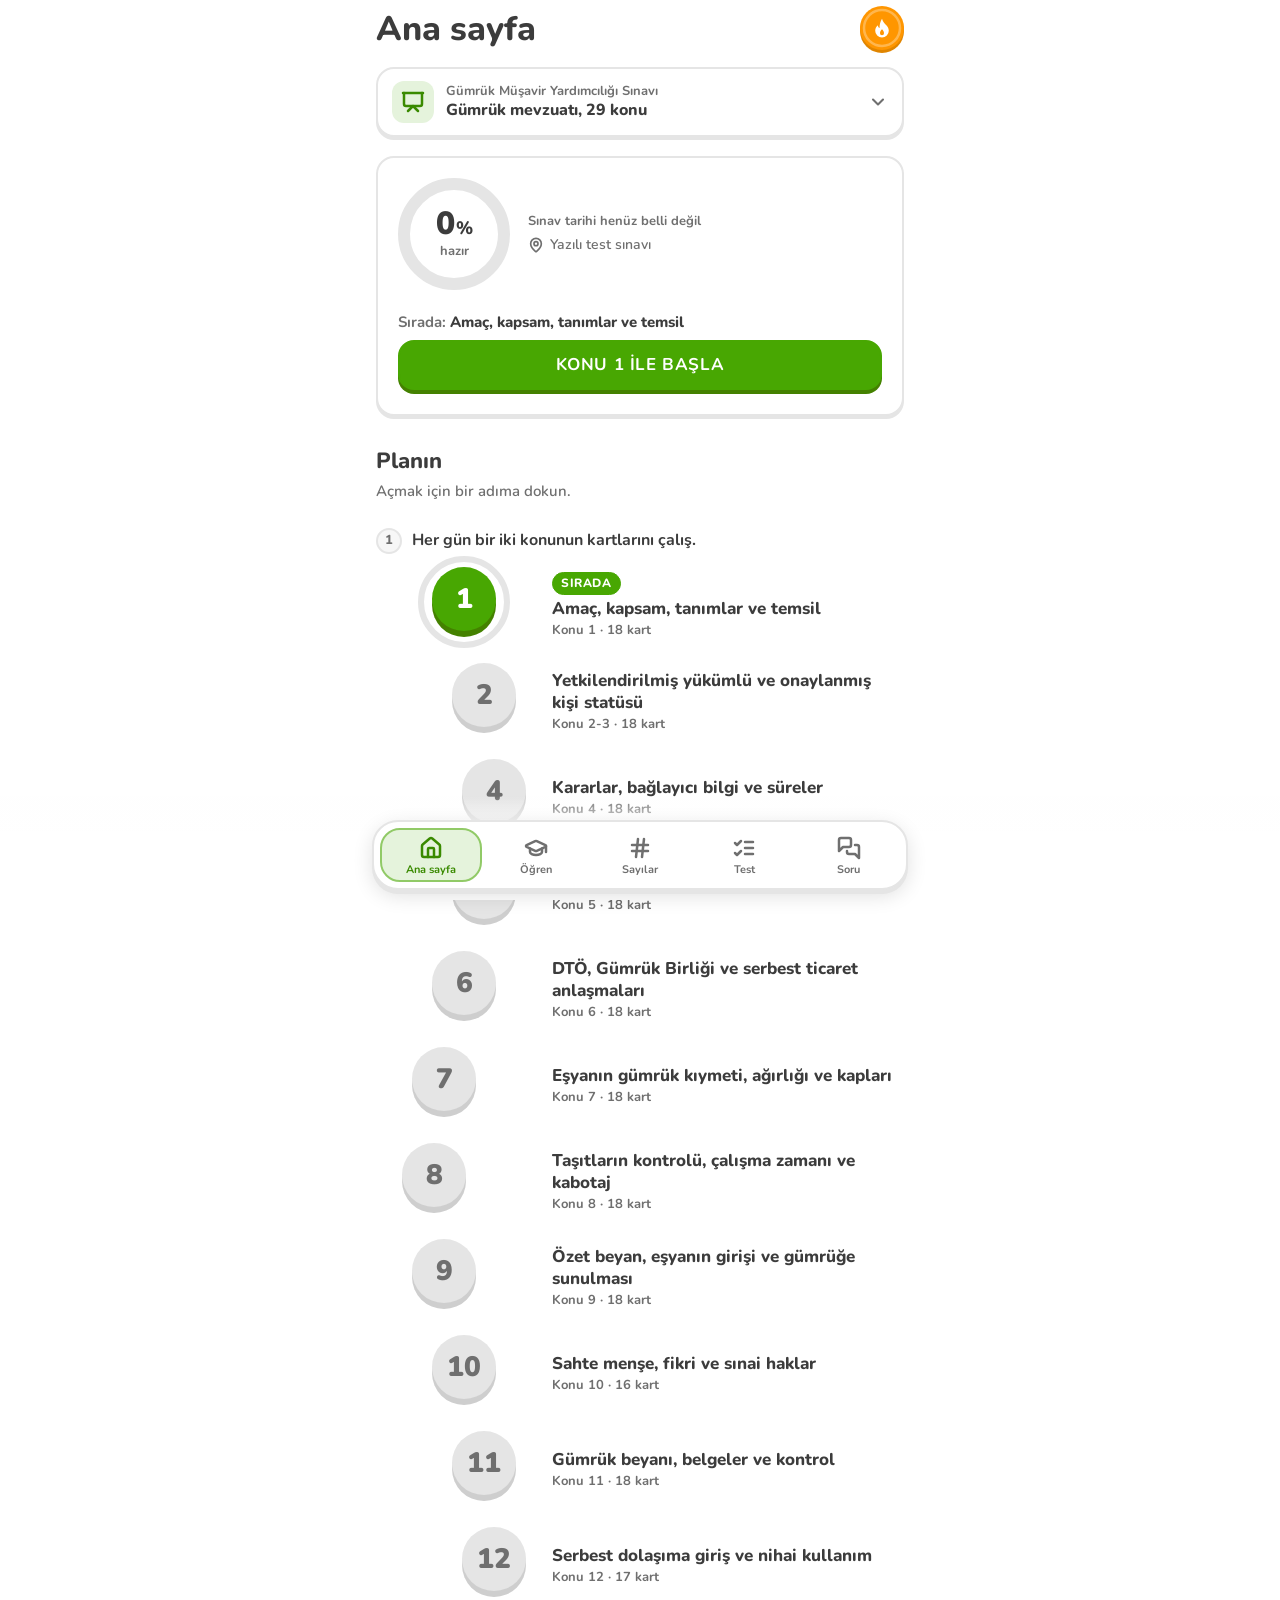
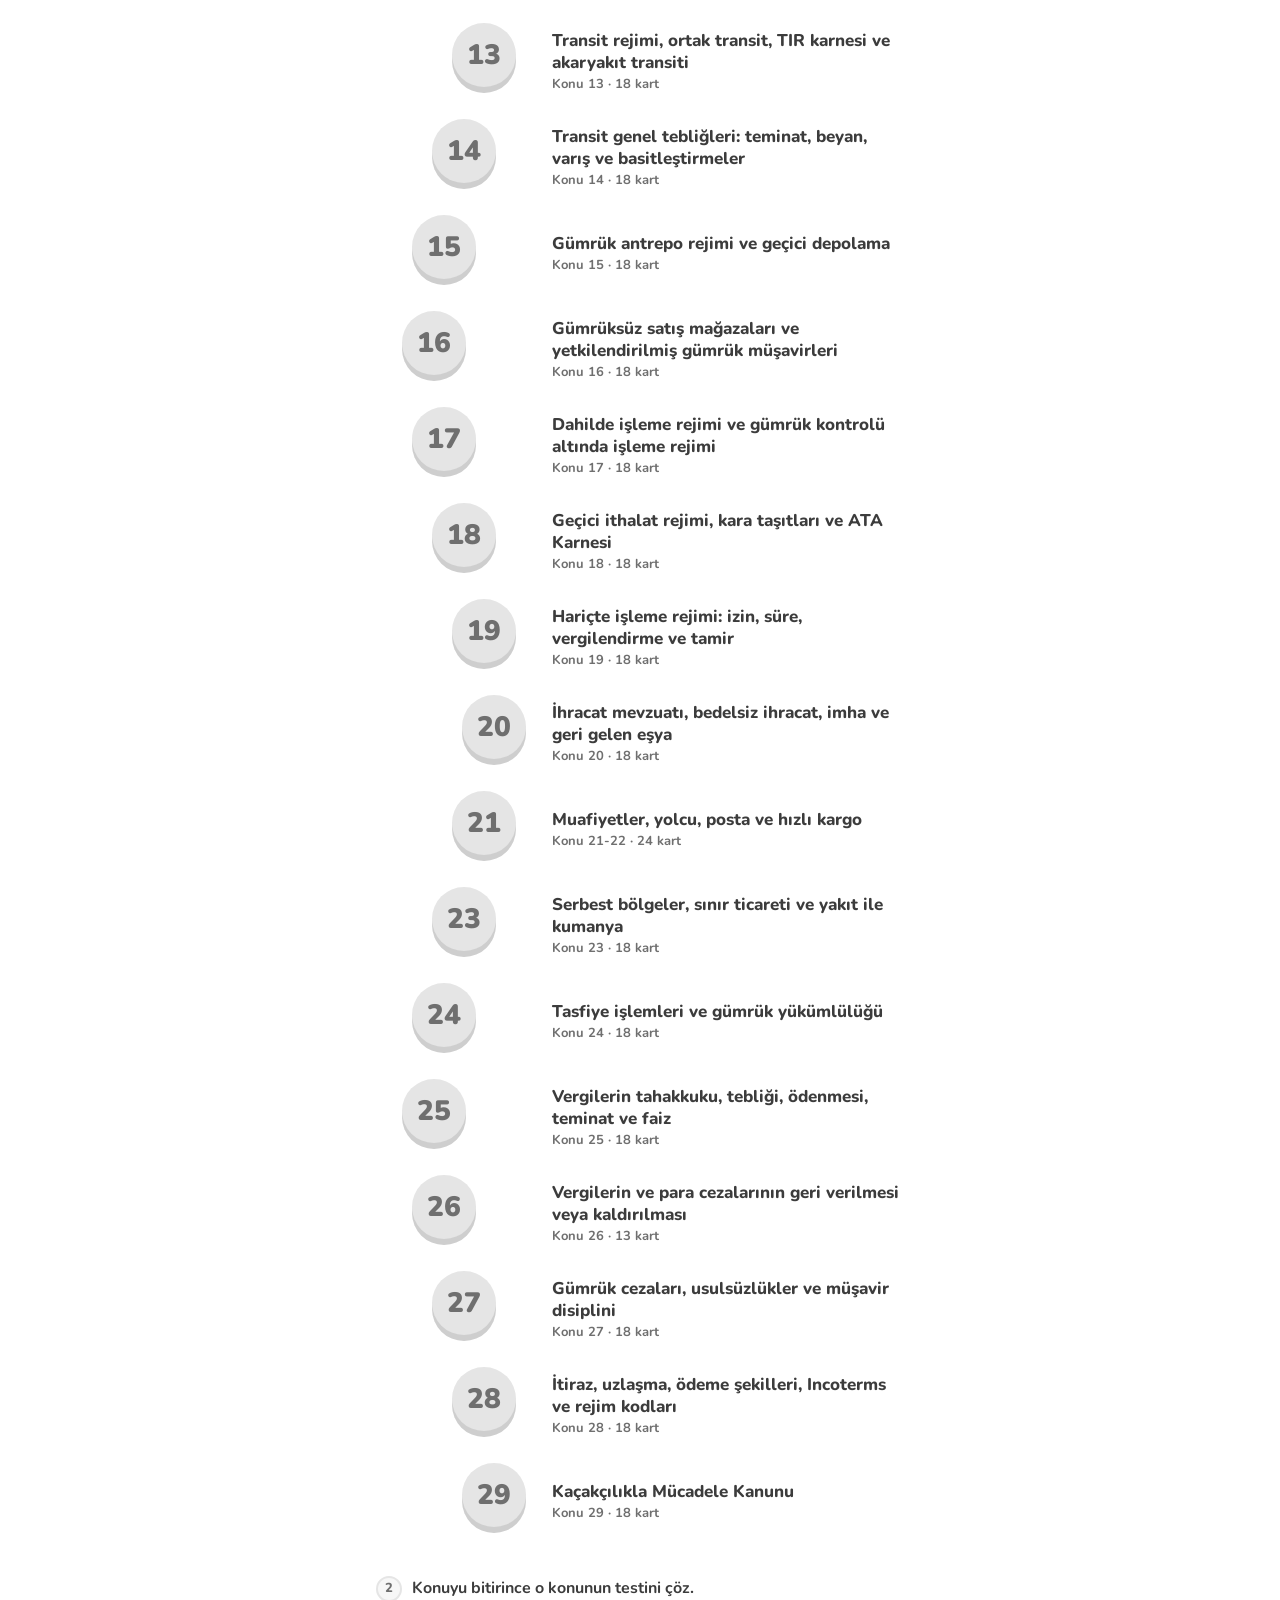
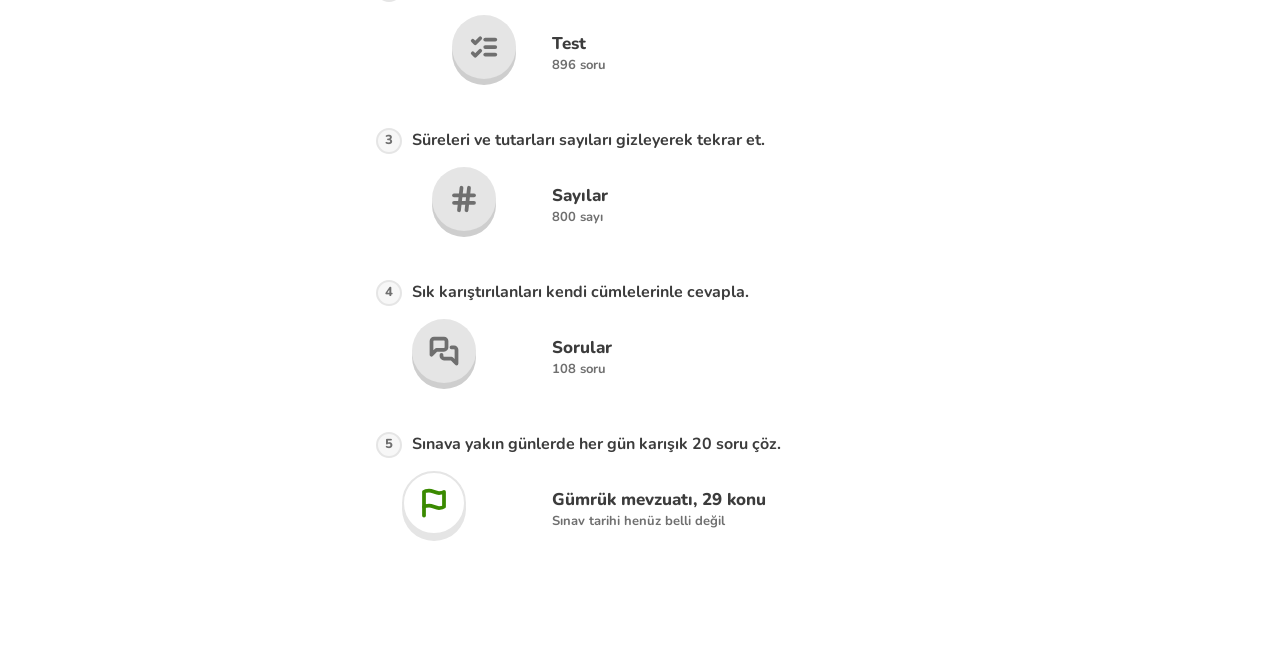
==== gumruk/index.html @ a2d5f4b7 "Turkish exam helper page for a friend's customs broker exam (gumruk/) A second entry page, /prep/gum" ====
<!doctype html>
<html lang="tr">
<head>
<meta charset="utf-8">
<meta name="viewport" content="width=device-width, initial-scale=1, viewport-fit=cover">
<meta name="apple-mobile-web-app-capable" content="yes">
<meta name="mobile-web-app-capable" content="yes">
<meta name="apple-mobile-web-app-status-bar-style" content="black-translucent">
<meta name="apple-mobile-web-app-title" content="Gümrük">
<meta name="theme-color" content="#FFFFFF" media="(prefers-color-scheme: light)">
<meta name="theme-color" content="#131F24" media="(prefers-color-scheme: dark)">
<link rel="manifest" href="manifest.webmanifest">
<link rel="apple-touch-icon" href="../apple-touch-icon.png">
<link rel="icon" href="../icon-192.png">
<title>Gümrük</title>
<style>:root{color-scheme:light;padding-top:env(safe-area-inset-top,0px);padding-bottom:env(safe-area-inset-bottom,0px)}body{margin:0;font:14px system-ui,sans-serif}img{max-width:100%}[hidden]{display:none!important}</style>
</head>
<body>

<style>
:root{
color-scheme:light;
/* LangOS palette, light */
--green:#48A702;--green-lip:#448100;--accent-text:#3A8A00;
--green-soft:#E5F3DC;--green-line:#91CA67;
--blue:#1794D0;--blue-lip:#127AAD;
--red:#FF4B4B;--red-lip:#EA2B2B;--red-text:#C62828;--red-soft:#FFE6E6;
--orange:#FF9600;--orange-lip:#E08500;--orange-text:#A85C00;
--yellow:#FFC800;--yellow-lip:#E5B400;
--purple:#CE82FF;--purple-lip:#A568CC;
--ink:#3C3C3C;--muted:#6F6F6F;--read-ink:#3C3C3C;
--bg:#FFFFFF;--bg-clear:rgba(255,255,255,0);--surface:#FFFFFF;--sunken:#F7F7F7;--border:#E5E5E5;--grey-lip:#CECECE;
--on-color:#FFFFFF;--on-color-track:rgba(255,255,255,.3);--shine:rgba(255,255,255,.35);
--focus:#3A8A00;--scrim:rgba(0,0,0,.45);
--shadow-bar:0 6px 20px rgba(0,0,0,.12);--shadow-sheet:0 -6px 24px rgba(0,0,0,.1);
/* type */
--font-ui:ui-rounded,"SF Pro Rounded","Nunito",system-ui,-apple-system,"Segoe UI",Roboto,sans-serif;
--font-display:"Fraunces",ui-serif,"New York",Georgia,serif;
--t-large:800 34px/1.15 var(--font-ui);
--t-title:800 28px/1.2 var(--font-ui);
--t-count:800 28px/1.15 var(--font-ui);
--t-title2:800 22px/1.2 var(--font-ui);
--t-question:800 22px/1.3 var(--font-ui);
--t-card-title:800 24px/1.2 var(--font-ui);
--t-qa:800 24px/1.3 var(--font-ui);
--t-quote:800 19px/1.35 var(--font-ui);
--t-headline:800 17px/1.25 var(--font-ui);
--t-row:800 16px/1.3 var(--font-ui);
--t-button:700 17px/1.2 var(--font-ui);
--t-button-sm:700 15px/1.2 var(--font-ui);
--t-option:700 17px/1.35 var(--font-ui);
--t-step:700 16px/1.35 var(--font-ui);
--t-body:500 17px/1.45 var(--font-ui);
--t-card-body:500 18px/1.5 var(--font-ui);
--t-callout:500 16px/1.45 var(--font-ui);
--t-sub:600 15px/1.4 var(--font-ui);
--t-label:800 13px/1.3 var(--font-ui);
--t-detail:700 13px/1.3 var(--font-ui);
--t-caption:700 12px/1.25 var(--font-ui);
--t-tab:700 11px/1.1 var(--font-ui);
--t-reading:400 18px/1.6 var(--font-ui);
--t-script:600 21px/1.55 var(--font-ui);
--t-meter:900 32px/1 var(--font-ui);
--t-timer:900 34px/1 var(--font-ui);
--t-value:900 30px/1.12 var(--font-ui);
--t-stat:800 28px/1.1 var(--font-ui);
--t-node-num:900 28px/1 var(--font-ui);
--t-display:600 28px/1.2 var(--font-display);
--t-display-ch:600 25px/1.2 var(--font-display);
/* spacing */
--sp-heading:6px;--sp-buttons:28px;--sp-section:32px;--sp-card:16px;--sp-hero:20px;--sp-stack:12px;--sp-list:15px;--sp-inline:8px;--sp-unit:26px;
/* radius and lips */
--r-btn:16px;--r-card:18px;--r-seg:14px;--r-box:14px;--r-bar:26px;--r-tab:20px;--r-sheet:28px;--r-key:8px;--r-hl:6px;--r-pill:999px;
--lip:4px;--lip-sm:3px;--lip-node:6px;
/* motion: LangOS springs as CSS linear() */
--ease-press:linear(0, 0.008 1.4%, 0.046 3.5%, 0.123 6.0%, 0.234 8.9%, 0.367 12.0%, 0.510 15.4%, 0.648 18.9%, 0.771 22.7%, 0.872 26.6%, 0.949 30.7%, 1.000 34.9%, 1.031 39.2%, 1.044 43.7%, 1.045 48.3%, 1.040 53.0%, 1.031 57.8%, 1.021 62.8%, 1.013 67.8%, 1.006 73.0%, 1.002 78.2%, 0.999 83.5%, 0.998 88.9%, 0.998 94.4%, 1);
--ease-quick:linear(0, 0.006 1.4%, 0.035 3.5%, 0.093 6.0%, 0.177 8.9%, 0.281 12.0%, 0.395 15.4%, 0.510 18.9%, 0.620 22.7%, 0.718 26.6%, 0.801 30.7%, 0.868 34.9%, 0.919 39.2%, 0.956 43.7%, 0.981 48.3%, 0.997 53.0%, 1.006 57.8%, 1.010 62.8%, 1.011 67.8%, 1.010 73.0%, 1.008 78.2%, 1.006 83.5%, 1.005 88.9%, 1.003 94.4%, 1);
--ease-gentle:linear(0, 0.006 1.4%, 0.034 3.5%, 0.090 6.0%, 0.171 8.9%, 0.271 12.0%, 0.381 15.4%, 0.492 18.9%, 0.597 22.7%, 0.692 26.6%, 0.773 30.7%, 0.840 34.9%, 0.893 39.2%, 0.932 43.7%, 0.961 48.3%, 0.980 53.0%, 0.992 57.8%, 1.000 62.8%, 1.003 67.8%, 1.005 73.0%, 1.005 78.2%, 1.004 83.5%, 1.004 88.9%, 1.003 94.4%, 1);
--ease-pop:linear(0, 0.012 1.4%, 0.069 3.5%, 0.183 6.0%, 0.344 8.9%, 0.531 12.0%, 0.719 15.4%, 0.883 18.9%, 1.009 22.7%, 1.088 26.6%, 1.123 30.7%, 1.123 34.9%, 1.100 39.2%, 1.067 43.7%, 1.034 48.3%, 1.008 53.0%, 0.992 57.8%, 0.985 62.8%, 0.985 67.8%, 0.988 73.0%, 0.993 78.2%, 0.998 83.5%, 1.001 88.9%, 1.002 94.4%, 1);
--ease-card:linear(0, 0.005 1.4%, 0.031 3.5%, 0.084 6.0%, 0.163 8.9%, 0.263 12.0%, 0.378 15.4%, 0.497 18.9%, 0.613 22.7%, 0.720 26.6%, 0.813 30.7%, 0.889 34.9%, 0.948 39.2%, 0.990 43.7%, 1.017 48.3%, 1.032 53.0%, 1.038 57.8%, 1.038 62.8%, 1.033 67.8%, 1.027 73.0%, 1.020 78.2%, 1.014 83.5%, 1.008 88.9%, 1.004 94.4%, 1);
--ease-draw:cubic-bezier(.4,0,.2,1);--ease-exit:cubic-bezier(.4,0,1,1);
--dur-press:270ms;--dur-quick:390ms;--dur-gentle:540ms;--dur-pop:770ms;--dur-card:410ms;
/* layout */
--gl:max(16px,env(safe-area-inset-left,0px));--gr:max(16px,env(safe-area-inset-right,0px));
--col:560px;--hdr-h:61px;--fb-h:0px;
}
@media (prefers-color-scheme:dark){:root:not([data-theme="light"]){
color-scheme:dark;
--green:#58CC02;--green-lip:#4A9A00;--accent-text:#58CC02;
--green-soft:#24422B;--green-line:#408C15;
--blue:#1CB0F6;--blue-lip:#1487C0;
--red:#FF5F5F;--red-lip:#D93A3A;--red-text:#FF7A7A;--red-soft:#3C3238;
--orange:#FF9F1A;--orange-lip:#D17A00;--orange-text:#FF9F1A;
--yellow:#FFC800;--yellow-lip:#D9AA00;
--purple:#CE82FF;--purple-lip:#A568CC;
--ink:#F1F7FB;--muted:#A7B5BD;--read-ink:#D8E2E7;
--bg:#131F24;--bg-clear:rgba(19,31,36,0);--surface:#1C2B32;--sunken:#16242A;--border:#37464F;--grey-lip:#27353D;
--on-color:#FFFFFF;--on-color-track:rgba(255,255,255,.3);--shine:rgba(255,255,255,.25);
--focus:#58CC02;--scrim:rgba(0,0,0,.6);
--shadow-bar:0 6px 20px rgba(0,0,0,.4);--shadow-sheet:0 -6px 24px rgba(0,0,0,.4);
}}
:root[data-theme="dark"]{
color-scheme:dark;
--green:#58CC02;--green-lip:#4A9A00;--accent-text:#58CC02;
--green-soft:#24422B;--green-line:#408C15;
--blue:#1CB0F6;--blue-lip:#1487C0;
--red:#FF5F5F;--red-lip:#D93A3A;--red-text:#FF7A7A;--red-soft:#3C3238;
--orange:#FF9F1A;--orange-lip:#D17A00;--orange-text:#FF9F1A;
--yellow:#FFC800;--yellow-lip:#D9AA00;
--purple:#CE82FF;--purple-lip:#A568CC;
--ink:#F1F7FB;--muted:#A7B5BD;--read-ink:#D8E2E7;
--bg:#131F24;--bg-clear:rgba(19,31,36,0);--surface:#1C2B32;--sunken:#16242A;--border:#37464F;--grey-lip:#27353D;
--on-color:#FFFFFF;--on-color-track:rgba(255,255,255,.3);--shine:rgba(255,255,255,.25);
--focus:#58CC02;--scrim:rgba(0,0,0,.6);
--shadow-bar:0 6px 20px rgba(0,0,0,.4);--shadow-sheet:0 -6px 24px rgba(0,0,0,.4);
}
@supports not (transition-timing-function:linear(0,1)){:root{--ease-press:cubic-bezier(.34,1.3,.64,1);--ease-quick:cubic-bezier(.25,1.05,.5,1);--ease-gentle:cubic-bezier(.22,1,.36,1);--ease-pop:cubic-bezier(.34,1.56,.64,1);--ease-card:cubic-bezier(.3,1.2,.5,1)}}
*,*::before,*::after{box-sizing:border-box}
[hidden]{display:none!important}
html{-webkit-text-size-adjust:100%;text-size-adjust:100%}
body{margin:0;background:var(--bg);color:var(--ink);font:var(--t-body);-webkit-font-smoothing:antialiased}
button{margin:0;font:inherit;color:inherit;cursor:pointer;-webkit-tap-highlight-color:transparent;touch-action:manipulation;-webkit-user-select:none;user-select:none}
:focus-visible{outline:3px solid var(--focus);outline-offset:3px}
.sr{position:absolute;width:1px;height:1px;margin:-1px;padding:0;border:0;overflow:hidden;clip:rect(0 0 0 0);white-space:nowrap}
.nw{white-space:nowrap}
.ic{width:24px;height:24px;flex:none;fill:none;stroke:currentColor;stroke-width:2.5;stroke-linecap:round;stroke-linejoin:round}
.ic.fill{fill:currentColor;stroke:none}
svg circle.trk,svg circle.arc{fill:none}
.ring-svg{transform:rotate(-90deg)}
.arc.is-zero{visibility:hidden}

/* shell */
.app{max-width:var(--col);margin:0 auto;padding-left:max(16px,env(safe-area-inset-left,0px));padding-right:max(16px,env(safe-area-inset-right,0px));padding-block:0 calc(112px + env(safe-area-inset-bottom,0px))}
.screen{display:none}
.screen.is-on{display:block;animation:screenIn var(--dur-quick) var(--ease-quick) both}
@keyframes screenIn{from{opacity:0;transform:translateY(6px)}to{opacity:1;transform:none}}
@keyframes fadeIn{from{opacity:0}to{opacity:1}}
.hdr{position:sticky;top:0;z-index:30;display:flex;align-items:center;gap:10px;margin-left:calc(-1*var(--gl));margin-right:calc(-1*var(--gr));padding:calc(6px + env(safe-area-inset-top,0px)) var(--gr) 8px var(--gl);background:var(--bg);transition:box-shadow .2s ease}
.hdr.is-scrolled{box-shadow:0 2px 0 var(--border)}
.hdr-title{flex:1;min-width:0;margin:0;font:var(--t-large);white-space:nowrap;overflow:hidden;text-overflow:ellipsis}
.hdr .icon-btn{position:relative;z-index:1}

/* round icon button (LangOS ChunkyIconStyle) */
.icon-btn{--face:var(--surface);--edge:var(--border);--line:var(--border);--ico:var(--muted);flex:none;display:grid;place-items:center;width:44px;height:44px;margin-bottom:var(--lip-sm);padding:0;border:2px solid var(--line);border-radius:50%;background:var(--face);color:var(--ico);box-shadow:0 var(--lip-sm) 0 var(--edge);transition:transform var(--dur-press) var(--ease-press),box-shadow var(--dur-press) var(--ease-press)}
.icon-btn .ic{width:22px;height:22px}
.icon-btn:active{transform:translateY(var(--lip-sm));box-shadow:0 0 0 var(--edge)}
.icon-btn.is-on{--face:var(--green);--edge:var(--green-lip);--line:var(--green);--ico:var(--on-color)}
.icon-btn.sm{position:relative;width:36px;height:36px}.icon-btn.sm .ic{width:18px;height:18px}
.icon-btn.sm::after{content:"";position:absolute;inset:-6px;border-radius:50%}
.slot44{flex:none;width:44px;height:47px}

/* streak badge */
.streak{position:relative;z-index:0;flex:none;display:grid;place-items:center;width:44px;height:44px;margin-bottom:var(--lip-sm);padding:0;border:0;border-radius:50%;background:var(--orange);color:var(--on-color);box-shadow:0 var(--lip-sm) 0 var(--orange-lip)}
.streak .ring-svg{position:absolute;inset:0;width:44px;height:44px}
.streak .trk{stroke:var(--on-color-track);stroke-width:2.5}
.streak .arc{stroke:var(--on-color);stroke-width:2.5;stroke-linecap:round;transition:stroke-dashoffset var(--dur-gentle) var(--ease-gentle)}
.streak .flame{width:22px;height:22px}
.streak::before{content:"";position:absolute;inset:0;z-index:-1;border:2px solid var(--orange);border-radius:50%;opacity:0;pointer-events:none}
.streak.flare{animation:badgeSwell 1350ms both}
.streak.flare .flame{animation:flameFlare 1400ms both}
.streak.flare::before{animation:ripple 1600ms ease-out both}
.streak.flare .arc{animation:ringWiden 1200ms both}
@keyframes badgeSwell{0%{transform:scale(1)}48.1%{transform:scale(1);animation-timing-function:cubic-bezier(.2,.8,.3,1)}64.4%{transform:scale(1.18);animation-timing-function:ease-in-out}77.8%{transform:scale(.97);animation-timing-function:ease-out}100%{transform:scale(1)}}
@keyframes flameFlare{0%{transform:scale(1)}46.4%{transform:scale(1);animation-timing-function:cubic-bezier(.2,.8,.3,1)}64.3%{transform:scale(1.35);animation-timing-function:ease-in-out}78%{transform:scale(.94);animation-timing-function:ease-in-out}90%{transform:scale(1.03);animation-timing-function:ease-out}100%{transform:scale(1)}}
@keyframes ripple{0%{opacity:0;transform:scale(1)}43.7%{opacity:.7;transform:scale(1)}100%{opacity:0;transform:scale(1.4)}}
@keyframes ringWiden{0%,54%{stroke-width:2.5px}71%{stroke-width:4.5px}100%{stroke-width:2.5px}}

/* chunky button (LangOS ChunkyButtonStyle) */
.btn{--face:var(--green);--edge:var(--green-lip);--line:var(--green);--label:var(--on-color);--l:var(--lip);display:flex;align-items:center;justify-content:center;gap:8px;width:100%;min-height:50px;margin:0 0 var(--l);padding:12px 18px;border:2px solid var(--line);border-radius:var(--r-btn);background:var(--face);color:var(--label);box-shadow:0 var(--l) 0 var(--edge);font:var(--t-button);text-transform:uppercase;letter-spacing:.6px;text-align:center;transition:transform var(--dur-press) var(--ease-press),box-shadow var(--dur-press) var(--ease-press)}
.btn:active{transform:translateY(var(--l));box-shadow:0 0 0 var(--edge)}
.btn .ic{width:20px;height:20px;stroke-width:3}
.btn.plain{--face:var(--surface);--edge:var(--border);--line:var(--border);--label:var(--ink)}
.btn.red{--face:var(--red);--edge:var(--red-lip);--line:var(--red)}
.btn.done-soft{--face:var(--green-soft);--edge:var(--green-line);--line:var(--green-line);--label:var(--accent-text)}
.btn.compact{--l:var(--lip-sm);width:auto;min-height:38px;padding:7px 12px;font:var(--t-button-sm);letter-spacing:.6px}
.btn:disabled{--face:var(--border);--edge:var(--border);--line:var(--border);--label:var(--muted);cursor:default}
.btn:disabled:active{transform:none;box-shadow:0 var(--l) 0 var(--edge)}
.btn-stack{display:flex;flex-direction:column;gap:var(--sp-stack);margin-top:var(--sp-buttons)}

/* card, pill */
.card{background:var(--surface);border:2px solid var(--border);border-radius:var(--r-card);box-shadow:0 var(--lip-sm) 0 var(--border);padding:var(--sp-card);margin-bottom:var(--lip-sm)}
.pill{display:inline-flex;align-items:center;gap:4px;padding:3px 8px;border:1.5px solid var(--border);border-radius:var(--r-pill);background:var(--sunken);color:var(--muted);font:var(--t-caption)}
.pill.go{background:var(--green);border-color:var(--green);color:var(--on-color);font-weight:800;text-transform:uppercase;letter-spacing:.6px}
.pill.soft{background:var(--green-soft);border-color:var(--green-soft);color:var(--accent-text);font-weight:800}

/* pressable rows share this */
.row-press{transition:transform var(--dur-press) var(--ease-press),box-shadow var(--dur-press) var(--ease-press)}
.row-press:active{transform:translateY(var(--lip-sm));box-shadow:0 0 0 var(--border)}

/* gliding picker (LangOS GlidingPicker). Set --n and --i on .seg inline. */
.seg{--g:8px;position:relative;display:grid;grid-template-columns:repeat(var(--n),1fr);gap:var(--g);margin:var(--sp-heading) 0 20px}
.seg button{min-height:44px;padding:0 8px;border:2px solid var(--border);border-radius:var(--r-seg);background:var(--sunken);color:var(--muted);font:800 17px/1 var(--font-ui)}
.seg button span{position:relative;z-index:1}
.seg button.is-on{color:var(--accent-text)}
.seg .hl{position:absolute;top:0;left:0;height:100%;width:calc((100% - (var(--n) - 1) * var(--g)) / var(--n));border:2px solid var(--green);border-radius:var(--r-seg);background:var(--green-soft);pointer-events:none;transform:translateX(calc(var(--i) * (100% + var(--g))));transition:transform var(--dur-quick) var(--ease-quick)}
.seg.sm{--g:6px;margin:8px 0 0}
.seg.sm button{min-height:44px;border-radius:12px;font:800 14px/1 var(--font-ui)}
.seg.sm .hl{border-radius:12px}

/* home: pack switcher */
.pack{display:flex;align-items:center;gap:12px;width:100%;margin:var(--sp-heading) 0 19px;padding:12px 14px;text-align:left;background:var(--surface);border:2px solid var(--border);border-radius:var(--r-card);box-shadow:0 var(--lip-sm) 0 var(--border)}
.pack-icon{flex:none;display:grid;place-items:center;width:42px;height:42px;border-radius:12px;background:var(--green-soft);color:var(--accent-text)}
.pack-text{flex:1;min-width:0}
.pack-course{display:block;font:var(--t-detail);color:var(--muted)}
.pack-title{display:block;font:var(--t-row)}
.pack .chev{width:20px;height:20px;color:var(--muted)}

/* home: hero */
.hero{padding:var(--sp-hero)}
.hero-top{display:flex;align-items:center;gap:18px;margin-bottom:22px}
.meter{position:relative;flex:none;width:112px;height:112px;padding:0;border:0;background:none;transition:transform var(--dur-quick) var(--ease-quick)}
.meter:active{transform:scale(.97)}
.meter .ring-svg{width:112px;height:112px}
.meter .trk{stroke:var(--border);stroke-width:12}
.meter .arc{stroke:var(--green);stroke-width:12;stroke-linecap:round;transition:stroke-dashoffset var(--dur-gentle) var(--ease-gentle)}
.meter-val{position:absolute;inset:0;display:flex;flex-direction:column;align-items:center;justify-content:center}
.meter-num{font:var(--t-meter);font-variant-numeric:tabular-nums;color:var(--ink)}
.meter-num small{margin-left:1px;font-size:18px;font-weight:800}
.meter-cap{margin-top:3px;font:var(--t-detail);color:var(--muted)}
.count{min-width:0}
.count-label{font:var(--t-detail);color:var(--muted)}
.count-value{margin-top:2px;font:var(--t-count);font-variant-numeric:tabular-nums}
.count-line{display:flex;align-items:center;gap:6px;margin-top:6px;font:600 14px/1.3 var(--font-ui);color:var(--muted)}
.count-line .ic{width:16px;height:16px}
.hero-next{margin:0 0 8px;font:700 15px/1.35 var(--font-ui);color:var(--muted)}
.hero-next b{font-weight:800;color:var(--ink)}
.save-note{margin:10px 0 0;font:var(--t-detail);color:var(--muted)}

/* section heading (heading close to its line) */
.sec{margin-top:var(--sp-section)}
.sec h2{margin:0;font:var(--t-title2)}
.sec p{margin:var(--sp-heading) 0 0;font:var(--t-sub);color:var(--muted)}

/* path */
.unit{display:flex;align-items:flex-start;gap:10px;margin:var(--sp-unit) 0 4px}
.unit-num{flex:none;display:grid;place-items:center;width:26px;height:26px;border:2px solid var(--border);border-radius:50%;background:var(--sunken);color:var(--muted);font:800 13px/1 var(--font-ui)}
.unit-num .ic{width:14px;height:14px;stroke-width:3.5}
.unit.is-done .unit-num{background:var(--green);border-color:var(--green);color:var(--on-color)}
.unit-text{padding-top:2px;font:var(--t-step)}
.node-row{display:grid;grid-template-columns:176px 1fr;align-items:center;width:100%;min-height:96px;padding:0;border:0;background:none;text-align:left}
.node-lane{position:relative;height:96px}
/* The face (64) plus its lip (6) is centred on the ring (r 43, inner edge 40): 5px clear at rest, about 3px at the breathe peak. */
.node-wrap{position:absolute;top:9px;left:calc(56px + var(--x,0px));width:64px;height:70px}
.node{display:grid;place-items:center;width:64px;height:64px;border-radius:50%;background:var(--border);color:var(--muted);box-shadow:0 var(--lip-node) 0 var(--grey-lip);transition:transform var(--dur-press) var(--ease-press),box-shadow var(--dur-press) var(--ease-press),background-color .2s ease}
.node .ic{width:30px;height:30px;stroke-width:3}
.node-num{font:var(--t-node-num)}
.node-row:active .node{transform:translateY(var(--lip-node));box-shadow:0 0 0 var(--grey-lip)}
.node-row.is-done .node,.node-row.is-current .node{background:var(--green);color:var(--on-color);box-shadow:0 var(--lip-node) 0 var(--green-lip)}
.node-row.is-done:active .node,.node-row.is-current:active .node{box-shadow:0 0 0 var(--green-lip)}
.node-row.is-finish .node{border:2px solid var(--border);background:var(--surface);color:var(--accent-text);box-shadow:0 var(--lip-node) 0 var(--border)}
.node-row.is-finish.is-all-done .node{border-color:var(--green);background:var(--green);color:var(--on-color);box-shadow:0 var(--lip-node) 0 var(--green-lip)}
.node-row.is-current .node-wrap{animation:breathe 2.4s ease-in-out infinite}
@keyframes breathe{0%,100%{transform:scale(1)}50%{transform:scale(1.05)}}
.node-row.just-done .node .ic{animation:pop var(--dur-pop) var(--ease-pop) both}
.node-ring{position:absolute;top:-2px;left:calc(42px + var(--x,0px));width:92px;height:92px}
.node-ring .trk{stroke:var(--border);stroke-width:6}
.node-ring .arc{stroke:var(--green);stroke-width:6;stroke-linecap:round}
.node-label{display:flex;flex-direction:column;align-items:flex-start;gap:3px;min-width:0;padding-right:4px}
.node-title{font:var(--t-headline);color:var(--ink)}
.node-detail{font:var(--t-detail);color:var(--muted)}
.node-row.is-done .node-detail{color:var(--accent-text)}
@keyframes pop{from{opacity:0;transform:scale(0)}to{opacity:1;transform:scale(1)}}
@keyframes popIn{from{opacity:0;transform:scale(.6)}to{opacity:1;transform:none}}

/* floating tab bar (LangOS TabBar) */
.tabbar{position:fixed;left:0;right:0;bottom:0;z-index:40;padding:0 max(12px,env(safe-area-inset-right,0px)) calc(6px + env(safe-area-inset-bottom,0px)) max(12px,env(safe-area-inset-left,0px));pointer-events:none;transition:transform var(--dur-gentle) var(--ease-gentle)}
.tabbar.is-hidden{transform:translateY(calc(100% + 24px))}
.tabbar::before{content:"";position:absolute;left:0;right:0;top:-24px;bottom:0;background:linear-gradient(to bottom,var(--bg-clear) 0%,var(--bg) 35%)}
.tabbar-in{position:relative;pointer-events:auto;display:grid;grid-template-columns:repeat(6,1fr);gap:2px;max-width:536px;margin:0 auto var(--lip);padding:6px;border:2px solid var(--border);border-radius:var(--r-bar);background:var(--surface);box-shadow:0 var(--lip) 0 var(--border),var(--shadow-bar)}
.tab-hl{position:absolute;top:6px;left:6px;height:54px;border:2px solid var(--green-line);border-radius:var(--r-tab);background:var(--green-soft);transition:transform var(--dur-quick) var(--ease-quick),width var(--dur-quick) var(--ease-quick)}
.tabbar-in.five{grid-template-columns:repeat(5,1fr)}
.tab{position:relative;display:flex;flex-direction:column;align-items:center;justify-content:center;gap:3px;min-width:0;min-height:54px;padding:4px 4px 2px;border:0;background:none;color:var(--muted)}
.tab .box{display:grid;place-items:center;height:26px}
.tab span{font:var(--t-tab);white-space:nowrap}
.tab.is-on{color:var(--accent-text)}

/* learn: lesson list */
.lrow{display:flex;align-items:center;gap:14px;width:100%;margin:0 0 var(--sp-list);padding:14px;text-align:left;background:var(--surface);border:2px solid var(--border);border-radius:var(--r-card);box-shadow:0 var(--lip-sm) 0 var(--border)}
.mini{flex:none;display:grid;place-items:center;width:52px;height:52px;margin-bottom:var(--lip);border-radius:50%;background:var(--border);color:var(--muted);box-shadow:0 var(--lip) 0 var(--grey-lip);font:900 22px/1 var(--font-ui)}
.mini.on{background:var(--green);color:var(--on-color);box-shadow:0 var(--lip) 0 var(--green-lip)}
.mini .ic{width:24px;height:24px;stroke-width:3.5}
.lrow-text{flex:1;min-width:0}
.lrow-title{display:block;font:var(--t-headline)}
.lrow-detail{display:block;margin-top:2px;font:var(--t-detail);color:var(--muted)}
.lrow-detail.ok{color:var(--accent-text)}
.lrow .chev{width:20px;height:20px;color:var(--muted)}
.desc{margin:0 0 14px;font:var(--t-sub);color:var(--muted)}
.word{margin-bottom:var(--sp-list)}
.word b{display:block;font:var(--t-headline)}
.word p{margin:4px 0 0;font:var(--t-callout)}

/* focus sessions: lesson, quiz round, questions round */
.session{position:fixed;inset:0;z-index:50;display:flex;flex-direction:column;background:var(--bg);padding:calc(8px + env(safe-area-inset-top,0px)) var(--gr) calc(14px + env(safe-area-inset-bottom,0px)) var(--gl);overscroll-behavior:contain}
.session-in{display:flex;flex-direction:column;flex:1;min-height:0;width:100%;max-width:528px;margin:0 auto}
.s-top{display:flex;align-items:center;gap:12px;min-height:52px}
.s-mid{flex:1;min-width:0}
.s-body{flex:1;min-height:0;overflow:auto;margin:0 -2px;padding:4px 2px calc(24px + var(--fb-h))}
.dots{display:flex;justify-content:center;align-items:center;gap:8px}
.dot{width:10px;height:10px;border-radius:5px;background:var(--border);transition:width var(--dur-quick) var(--ease-quick),background-color .2s ease}
.dot.seen{background:var(--green)}
.dot.cur{width:26px;background:var(--green)}
.stack{position:relative;margin:18px 0 24px;touch-action:pan-y}
.stack::before,.stack::after{content:"";position:absolute;bottom:-10px;left:12px;right:12px;z-index:1;height:40px;border:2px solid var(--border);border-radius:var(--r-card);background:var(--surface);box-shadow:0 var(--lip-sm) 0 var(--border)}
.stack::after{bottom:-20px;left:26px;right:26px;z-index:0}
.lcard{position:relative;z-index:2;display:flex;flex-direction:column;min-height:clamp(340px,calc(100dvh - 330px),500px);padding:22px 20px;border:2px solid var(--border);border-radius:var(--r-card);background:var(--surface);box-shadow:0 var(--lip-sm) 0 var(--border)}
.lcard.in{animation:cardIn var(--dur-gentle) var(--ease-gentle) both}
.lcard.in-back{animation:cardInBack var(--dur-gentle) var(--ease-gentle) both}
.lcard.ghost-out{position:absolute;top:0;left:0;right:0;z-index:3;pointer-events:none;animation:cardOut 420ms cubic-bezier(.4,0,.6,1) both}
.lcard.ghost-out.to-right{animation-name:cardOutRight}
@keyframes cardIn{from{opacity:.4;transform:translateY(12px) scale(.96)}to{opacity:1;transform:none}}
@keyframes cardInBack{from{opacity:0;transform:translateX(-40px) rotate(-3deg)}to{opacity:1;transform:none}}
@keyframes cardOut{to{opacity:0;transform:translateX(-115%) rotate(-6deg)}}
@keyframes cardOutRight{to{opacity:0;transform:translateX(115%) rotate(6deg)}}
.kicker{font:var(--t-detail);color:var(--muted)}
.lcard h2{margin:8px 0 10px;font:var(--t-card-title)}
.lcard p{margin:0 0 20px;font:var(--t-card-body)}
.example{margin-top:auto;padding:12px 14px;border:2px solid var(--border);border-radius:var(--r-box);background:var(--sunken)}
.example b{display:block;margin-bottom:4px;font:var(--t-label);color:var(--accent-text)}
.example p{margin:0;font:600 16px/1.45 var(--font-ui)}
.actions{display:grid;grid-template-columns:1fr 2fr;gap:12px;padding-top:12px}
.actions.even{grid-template-columns:1fr 1fr}

/* LangOS ProgressBar: grows from a 16px starting dot. Set --p (0..1) inline. */
.pbar{position:relative;height:16px;border:2px solid var(--border);border-radius:var(--r-pill);background:var(--sunken)}
.pbar i{position:absolute;top:-2px;left:-2px;bottom:-2px;width:calc(16px + (100% - 12px) * var(--p));border-radius:var(--r-pill);background:var(--green);transition:width var(--dur-gentle) var(--ease-gentle)}
.pbar i::after{content:"";position:absolute;top:3px;left:8px;right:8px;height:4px;border-radius:var(--r-pill);background:var(--shine)}

/* quiz */
.qwrap.in{animation:qIn var(--dur-quick) var(--ease-quick) both}
@keyframes qIn{from{opacity:0;transform:translateX(24px)}to{opacity:1;transform:none}}
.q-text{margin:22px 0 20px;font:var(--t-question)}
.opts{display:flex;flex-direction:column;gap:var(--sp-stack)}
.opt{--face:var(--surface);--edge:var(--border);--line:var(--border);--txt:var(--ink);display:flex;align-items:center;gap:12px;width:100%;min-height:58px;margin:0 0 var(--lip);padding:12px 14px;text-align:left;border:2px solid var(--line);border-radius:var(--r-btn);background:var(--face);color:var(--txt);box-shadow:0 var(--lip) 0 var(--edge);font:var(--t-option);transition:transform var(--dur-press) var(--ease-press),box-shadow var(--dur-press) var(--ease-press),background-color .2s ease,border-color .2s ease,color .2s ease,opacity .2s ease}
.opt:active{transform:translateY(var(--lip));box-shadow:0 0 0 var(--edge)}
.key{flex:none;display:grid;place-items:center;width:28px;height:28px;border:2px solid var(--line);border-radius:var(--r-key);color:var(--muted);font:800 13px/1 var(--font-ui)}
.opt.ok{--face:var(--green-soft);--edge:var(--green-lip);--line:var(--green);--txt:var(--accent-text)}
.opt.bad{--face:var(--red-soft);--edge:var(--red-lip);--line:var(--red);--txt:var(--red-text);animation:shake 360ms ease-out}
.opt.ok .key{color:var(--accent-text)}.opt.bad .key{color:var(--red-text)}
.opt.dim{opacity:.5}
.opts.is-answered .opt{pointer-events:none}
.mark{flex:none;display:grid;place-items:center;width:26px;height:26px;margin-left:auto;border-radius:50%;background:var(--green);color:var(--on-color);animation:pop var(--dur-pop) var(--ease-pop) both}
.mark .ic{width:16px;height:16px;stroke-width:3.5}
.opt.bad .mark{background:var(--red)}
@keyframes shake{0%,100%{transform:translateX(0)}15%{transform:translateX(-8px)}30%{transform:translateX(7px)}45%{transform:translateX(-5px)}60%{transform:translateX(4px)}75%{transform:translateX(-2px)}}
.fb{position:fixed;left:0;right:0;bottom:0;z-index:60;padding:18px var(--gr) calc(14px + env(safe-area-inset-bottom,0px)) var(--gl);background:var(--green-soft);transform:translateY(100%);transition:transform var(--dur-gentle) var(--ease-gentle)}
.fb.is-open{transform:none}
.fb.bad{background:var(--red-soft)}
.fb-in{max-width:528px;margin:0 auto}
.fb-head{display:flex;align-items:center;gap:10px;font:var(--t-title2);color:var(--accent-text)}
.fb.bad .fb-head{color:var(--red-text)}
.fb-icon{display:grid;place-items:center;width:32px;height:32px;border-radius:50%;background:var(--green);color:var(--on-color)}
.fb.bad .fb-icon{background:var(--red)}
.fb-icon .ic{width:18px;height:18px;stroke-width:3.5}
.fb-ans{margin:12px 0 0;font:800 16px/1.4 var(--font-ui);color:var(--ink)}
.fb-ans span{color:var(--red-text)}
.fb-why{margin:6px 0 0;font:var(--t-callout);color:var(--ink)}
.fb-note{margin:8px 0 0;font:var(--t-detail);color:var(--muted)}
.fb .btn{margin-top:16px}

/* start faces (quiz, questions) */
.start{padding:var(--sp-hero)}
.start-icon{display:grid;place-items:center;width:56px;height:56px;border-radius:50%;background:var(--green-soft);color:var(--accent-text)}
.start-icon .ic{width:28px;height:28px}
.start h2{margin:14px 0 0;font:var(--t-title2)}
.pills{display:flex;flex-wrap:wrap;gap:6px;margin-top:8px}
.start p{margin:12px 0 0;font:var(--t-sub);color:var(--muted)}
.prog-line{display:flex;justify-content:space-between;margin:14px 0 6px;font:700 15px/1.3 var(--font-ui)}
.prog-line span{color:var(--muted)}
.rounds{margin-top:16px;padding:6px 16px}
.round{display:flex;align-items:center;gap:12px;padding:10px 0;border-top:2px solid var(--border)}
.round:first-child{border-top:0}
.round-when{flex:1;font:var(--t-detail);color:var(--muted)}
.round-score{font:800 15px/1.3 var(--font-ui)}
.round-bar{width:72px;height:10px;overflow:hidden;border-radius:var(--r-pill);background:var(--sunken)}
.round-bar i{display:block;height:100%;border-radius:var(--r-pill);background:var(--green)}
.qrow{display:flex;align-items:flex-start;gap:12px;width:100%;margin:0 0 var(--sp-list);padding:14px;text-align:left;background:var(--surface);border:2px solid var(--border);border-radius:var(--r-card);box-shadow:0 var(--lip-sm) 0 var(--border)}
.qdisc{flex:none;display:grid;place-items:center;width:28px;height:28px;margin-top:1px;border:2px solid var(--border);border-radius:50%;background:var(--sunken);color:var(--muted)}
.qdisc.got{border-color:var(--green);background:var(--green);color:var(--on-color)}
.qdisc .ic{width:15px;height:15px;stroke-width:3.5}
.qrow-text{flex:1;min-width:0}
.qrow-text b{display:block;font:700 16px/1.35 var(--font-ui)}
.qrow-text span{display:block;margin-top:3px;font:var(--t-detail);color:var(--muted)}

/* questions session */
.qa-card{margin-top:18px;padding:var(--sp-hero)}
.qa-q{margin:10px 0 0;font:var(--t-qa)}
.qa-think{margin:12px 0 0;font:var(--t-sub);color:var(--muted)}
.reveal{display:grid;grid-template-rows:0fr;opacity:0;transition:grid-template-rows var(--dur-gentle) var(--ease-gentle),opacity .3s ease-out}
.reveal.is-open{grid-template-rows:1fr;opacity:1}
.reveal>div{overflow:hidden}
.qa-ans{margin-top:18px;padding:14px 16px;border:2px solid var(--border);border-radius:var(--r-box);background:var(--sunken)}
.qa-ans-h{display:flex;align-items:center;justify-content:space-between;gap:8px;font:var(--t-label);color:var(--accent-text)}
.qa-ans p{margin:6px 0 0;font:var(--t-card-body)}

/* script */
.band{position:sticky;top:var(--hdr-h);z-index:20;margin-left:calc(-1*var(--gl));margin-right:calc(-1*var(--gr));padding:2px var(--gr) 12px var(--gl);background:var(--bg)}
.practice{padding:12px 14px 14px}
.pr-row{display:grid;grid-template-columns:minmax(0,1fr) auto;grid-template-areas:"digits btns" "cap cap";column-gap:10px;align-items:center}
.pr-time{display:contents}
.pr-digits{grid-area:digits;font:var(--t-timer);font-variant-numeric:tabular-nums}
.pr-digits.over{color:var(--orange-text)}
.pr-cap{grid-area:cap;display:flex;align-items:center;justify-content:space-between;gap:10px;min-height:28px;margin-top:6px;font:var(--t-detail);color:var(--muted)}
.pr-cap .ok{color:var(--accent-text)}
.pr-btns{grid-area:btns;display:flex;gap:8px}
.textbtn{position:relative;flex:none;padding:4px 2px;border:0;background:none;color:var(--muted);font:var(--t-detail);text-decoration:underline}
.textbtn::after{content:"";position:absolute;inset:-8px -10px}
.tbar{height:8px;margin-top:12px;overflow:hidden;border-radius:var(--r-pill);background:var(--sunken)}
.tbar i{display:block;height:100%;border-radius:var(--r-pill);background:var(--green);transition:width .25s linear}
.tbar.over i{background:var(--orange)}
.hint{display:flex;align-items:center;gap:8px;margin:4px 0 0;padding:10px 12px;border:2px solid var(--border);border-radius:var(--r-box);background:var(--sunken);color:var(--muted);font:700 15px/1.35 var(--font-ui)}
.hint .ic{width:18px;height:18px}
.sc-h{margin:26px 0 var(--sp-heading);font:var(--t-title2)}
.sc-p{margin:0;font:var(--t-script);color:var(--read-ink)}
.sc-slide{display:flex;align-items:center;gap:8px;margin:22px 0 8px;font:var(--t-detail);color:var(--muted)}
.sc-h+.sc-slide{margin-top:0}
.sent{cursor:pointer;border-radius:var(--r-hl);-webkit-box-decoration-break:clone;box-decoration-break:clone;transition:background-color .2s ease,box-shadow .2s ease}
.sent:active,.sent.is-open{background:var(--sunken);box-shadow:0 0 0 3px var(--sunken)}
.sent.speaking{background:var(--green-soft);box-shadow:0 0 0 3px var(--green-soft);color:var(--ink)}
.is-practising .sent{pointer-events:none}
/* numbers */
.num{margin-bottom:var(--sp-list)}
.num-val{font:var(--t-value)}
.num-say{display:flex;align-items:center;justify-content:space-between;gap:12px;margin-top:6px;font:800 17px/1.3 var(--font-ui);color:var(--accent-text)}
.num-mean{margin:10px 0 0;font:var(--t-callout)}
.scope{margin-top:12px;padding:10px 12px;border:2px solid var(--border);border-radius:var(--r-box);background:var(--sunken)}
.scope b{display:block;font:var(--t-label);color:var(--muted)}
.scope p{margin:3px 0 0;font:600 15px/1.4 var(--font-ui)}
.src{margin-top:10px;font:600 13px/1.35 var(--font-ui);color:var(--muted)}

/* read (the calm screen) */
.rprog{position:absolute;left:0;right:0;bottom:-3px;height:3px;background:var(--border)}
.rprog i{display:block;width:calc(var(--p) * 100%);height:100%;background:var(--green)}
.read{max-width:62ch;margin:0 auto}
.read-title{margin:14px 0 var(--sp-heading);font:var(--t-display);font-variation-settings:"opsz" 72,"SOFT" 50;color:var(--ink)}
.read-meta{font:var(--t-detail);color:var(--muted)}
.ch{margin-top:44px;scroll-margin-top:calc(var(--hdr-h) + 12px)}
.ch-label{margin-bottom:var(--sp-heading);font:var(--t-label);color:var(--muted)}
.ch-title{margin:0 0 14px;font:var(--t-display-ch);font-variation-settings:"opsz" 48,"SOFT" 50;color:var(--ink)}
.ch p{margin:0 0 16px;font:var(--t-reading);color:var(--read-ink)}
.readmark{margin-top:8px}
.read-end{margin:48px 0 0;text-align:center;font:var(--t-sub);color:var(--muted)}

/* sheets */
.sheet-scrim{position:fixed;inset:0;z-index:80;background:var(--scrim);opacity:0;transition:opacity .2s ease;touch-action:none}
.sheet-scrim.is-open{opacity:1}
.sheet{position:fixed;left:0;right:0;bottom:0;z-index:81;display:flex;flex-direction:column;max-width:var(--col);max-height:88dvh;margin:0 auto;border-radius:var(--r-sheet) var(--r-sheet) 0 0;background:var(--bg);box-shadow:var(--shadow-sheet);transform:translateY(calc(100% + 24px));transition:transform var(--dur-gentle) var(--ease-gentle);overscroll-behavior:contain}
.sheet.is-open{transform:none}
.sheet.is-closing{transition:transform .26s var(--ease-exit)}
.grab{position:relative;width:36px;height:5px;margin:8px auto 0;border-radius:3px;background:var(--border);touch-action:none}
.grab::after{content:"";position:absolute;inset:-14px -60px}
.sheet-head{touch-action:none;display:flex;align-items:center;gap:12px;padding:6px var(--gr) 0 var(--gl)}
.sheet-title{flex:1;min-width:0;margin:0;font:var(--t-title2)}
.sheet-kick{flex:1;min-width:0;font:var(--t-detail);color:var(--muted)}
.sheet-body{overflow:auto;padding:12px var(--gr) 16px var(--gl)}
.sheet-foot{padding:12px var(--gr) calc(14px + env(safe-area-inset-bottom,0px)) var(--gl);border-top:2px solid var(--border)}
.sheet-foot .actions{padding-top:0}
.quote{margin:6px 0 0;font:var(--t-quote)}
.blk{margin-top:16px}
.blk-l{font:var(--t-label);color:var(--muted)}
.blk-l.g{color:var(--accent-text)}
.blk p{margin:3px 0 0;font:var(--t-callout)}
.blk p.srcp{font:600 15px/1.4 var(--font-ui);color:var(--muted)}
.ask{margin-top:16px;padding:12px 14px;border:2px solid var(--border);border-radius:var(--r-box);background:var(--sunken)}
.ask .q{margin:3px 0 10px;font:800 17px/1.35 var(--font-ui)}
.ask p{margin:3px 0 0;font:var(--t-callout)}
.sub-h{margin:4px 0 10px;font:800 15px/1.3 var(--font-ui);color:var(--muted)}
.prow{display:flex;align-items:center;gap:12px;width:100%;margin:0 0 var(--sp-list);padding:12px 14px;text-align:left;background:var(--surface);border:2px solid var(--border);border-radius:var(--r-card);box-shadow:0 var(--lip-sm) 0 var(--border)}
.prow.is-on{border-color:var(--green);background:var(--green-soft);box-shadow:0 var(--lip-sm) 0 var(--green-lip)}
.mring{position:relative;flex:none;width:46px;height:46px}
.mring .ring-svg{width:46px;height:46px}
.mring .trk{stroke:var(--border);stroke-width:5}.mring .arc{stroke:var(--green);stroke-width:5;stroke-linecap:round}
.mring b{position:absolute;inset:0;display:grid;place-items:center;font:800 11px/1 var(--font-ui);color:var(--muted)}
.prow-text{flex:1;min-width:0}
.prow-text .c{display:block;font:var(--t-detail);color:var(--muted)}
.prow-text .t{display:block;font:var(--t-row)}
.prow-text .w{display:block;margin-top:2px;font:600 13px/1.3 var(--font-ui);color:var(--muted)}
.okdisc{flex:none;display:grid;place-items:center;width:26px;height:26px;border-radius:50%;background:var(--green);color:var(--on-color)}
.okdisc .ic{width:16px;height:16px;stroke-width:3.5}
.part{margin-top:14px}
.part-row{display:flex;align-items:center;gap:8px;font:700 15px/1.3 var(--font-ui)}
.part-row .v{margin-left:auto;color:var(--muted)}
.part-check{display:grid;place-items:center;width:18px;height:18px;border-radius:50%;background:var(--green);color:var(--on-color)}
.part-check .ic{width:11px;height:11px;stroke-width:4}
.gbar{height:10px;margin-top:6px;overflow:hidden;border-radius:var(--r-pill);background:var(--sunken)}
.part .gbar{background:var(--border)}
.gbar i{display:block;width:calc(var(--p) * 100%);height:100%;border-radius:var(--r-pill);background:var(--green);transition:width var(--dur-gentle) var(--ease-gentle)}
.gbar.orange i{background:var(--orange)}
.foot{margin:10px 0 0;font:500 13px/1.4 var(--font-ui);color:var(--muted)}

/* streak card (LangOS StreakCard) */
.spop-scrim{position:fixed;inset:0;z-index:70;background:var(--scrim);opacity:0;transition:opacity .2s ease}
.spop-scrim.is-open{opacity:1}
.spop{position:fixed;z-index:71;top:calc(var(--hdr-h) - 2px);left:var(--gl);right:var(--gr);max-width:528px;margin:0 auto;transform-origin:calc(100% - 22px) -10px;transform:scale(.6);opacity:0;transition:transform var(--dur-card) var(--ease-card),opacity .2s ease}
.spop.is-open{transform:none;opacity:1}
.s-head{display:flex;align-items:center;gap:12px}
.flame-disc{flex:none;display:grid;place-items:center;width:54px;height:54px;border-radius:50%;background:var(--orange);color:var(--on-color);box-shadow:0 var(--lip-sm) 0 var(--orange-lip)}
.flame-disc .ic{width:28px;height:28px}
.s-title{font:var(--t-title2)}
.s-sub{font:var(--t-sub);color:var(--muted)}
.week{display:grid;grid-template-columns:repeat(7,1fr);margin-top:18px}
.day{display:flex;flex-direction:column;align-items:center;gap:5px}
.day i{display:grid;place-items:center;width:28px;height:28px;border-radius:50%;background:var(--sunken)}
.day.met i{background:var(--orange);color:var(--on-color)}
.day.today:not(.met) i{border:2.5px solid var(--orange);background:none}
.day i .ic{width:14px;height:14px;stroke-width:3.5}
.day span{font:700 12px/1 var(--font-ui);color:var(--muted)}
.day.today span{color:var(--ink)}
.goal{margin-top:18px;padding-top:14px;border-top:2px solid var(--border)}
.goal .part-check{background:var(--orange)}
.lbl{margin-top:14px;font:var(--t-detail);color:var(--muted)}

/* done screen (LangOS DoneMark) */
.done{display:flex;flex-direction:column;align-items:center;justify-content:center;min-height:100%;padding:24px 0;text-align:center}
.dm{position:relative;width:96px;height:96px}
.dm .ring-svg{width:96px;height:96px}
.dm .trk{stroke:var(--border);stroke-width:5}
.dm .arc{stroke:var(--green);stroke-width:5;stroke-linecap:round;stroke-dasharray:285.88;stroke-dashoffset:285.88}
.dm .disc{position:absolute;inset:12px;display:grid;place-items:center;border-radius:50%;background:var(--green);color:var(--bg);transform:scale(0)}
.dm .disc .ic{width:36px;height:36px;stroke-width:3.5}
.done h2{margin:16px 0 var(--sp-heading);font:var(--t-title)}
.done p{margin:0;font:var(--t-body);color:var(--muted)}
.done-text,.done .btn-stack{opacity:0;transform:translateY(8px)}
.done .stats{opacity:0}
.stats{display:grid;grid-template-columns:repeat(3,1fr);gap:12px;width:100%;margin-top:20px}
.stat{padding:12px 6px;text-align:center}
.stat b{display:block;font:var(--t-stat);font-variant-numeric:tabular-nums}
.stat span{font:var(--t-caption);color:var(--muted)}
.stat.g b{color:var(--accent-text)}
.new-best{margin-top:12px;opacity:0}
.done.play .dm .arc{stroke-dashoffset:0;transition:stroke-dashoffset 650ms var(--ease-draw)}
.done.play .dm .disc{transform:scale(1);transition:transform var(--dur-pop) var(--ease-pop) 500ms}
.done.play .done-text{opacity:1;transform:none;transition:opacity .4s ease-out 850ms,transform .4s ease-out 850ms}
.done.play .stats{opacity:1;transition:opacity .3s ease-out 1050ms}
.done.play .new-best{animation:popIn var(--dur-pop) var(--ease-pop) 1400ms both}
.done.play .btn-stack{opacity:1;transform:none;transition:opacity .4s ease-out 1000ms,transform .4s ease-out 1000ms}
.done.shown .dm .arc{stroke-dashoffset:0}.done.shown .dm .disc,.done.shown .done-text,.done.shown .btn-stack{transform:none}.done.shown .done-text,.done.shown .stats,.done.shown .btn-stack,.done.shown .new-best{opacity:1}

/* empty and error states */
.empty{display:flex;flex-direction:column;align-items:center;padding:48px 8px 0;text-align:center}
.empty .ic{width:64px;height:64px;stroke-width:2;color:var(--accent-text)}
.empty h2{margin:16px 0 var(--sp-heading);font:var(--t-title2)}
.empty p{max-width:300px;margin:0;font:var(--t-body);color:var(--muted)}
.empty .btn{max-width:320px;margin-top:var(--sp-buttons)}

/* lock page scroll under overlays */
.is-locked,.is-locked body{overflow:hidden}

/* reduced motion: springs become short eases, sliding becomes fading */
@media (prefers-reduced-motion:reduce){
:root{--ease-press:linear;--ease-quick:ease-in-out;--ease-gentle:ease-in-out;--ease-pop:ease-out;--ease-card:ease-in-out;--dur-press:1ms;--dur-quick:150ms;--dur-gentle:200ms;--dur-pop:150ms;--dur-card:200ms}
.screen.is-on{animation-name:fadeIn}
.node-row.is-current .node-wrap,.node-row.just-done .node .ic,.streak.flare,.streak.flare .flame,.streak.flare::before,.streak.flare .arc,.opt.bad{animation:none!important}
.lcard.in,.lcard.in-back,.qwrap.in{animation:fadeIn 200ms ease both}
.lcard.ghost-out{animation:none;display:none}
.sheet,.fb{transform:none;opacity:0;transition:opacity .2s ease}
.sheet.is-open,.fb.is-open{opacity:1}
.spop{transform:none}
.tabbar.is-hidden{transform:none;opacity:0;pointer-events:none;transition:opacity .2s ease}
}

/* extensions: same tokens and values only */
.node-row.is-finish{pointer-events:none}
#screen-read .hdr.is-scrolled{box-shadow:none}
.icon-btn:disabled{opacity:.5}
.node-label .pill{align-self:flex-start}
.chev{flex:none}
.opt .ot{flex:1;min-width:0}
.fact{display:block;width:100%;margin-top:var(--sp-section);text-align:left}
.fact .fact-b{display:-webkit-box;-webkit-line-clamp:3;-webkit-box-orient:vertical;overflow:hidden}
.fact-k{display:flex;align-items:center;gap:8px;font:var(--t-label);color:var(--accent-text)}
.fact-title{margin-top:4px;font:var(--t-headline)}
.fact-b{margin:6px 0 0;font:var(--t-callout)}
.fact-card{margin-bottom:var(--sp-list)}
.fact-card .scope{margin-top:12px}
.fact-card .scope b{color:var(--accent-text)}
.fact-card .fact-more{margin:12px 0 0}
.fact-card .reveal .blk:first-child{margin-top:12px}
.numbers-mark{margin-top:13px}
.crow{display:flex;align-items:center;gap:12px;width:100%;margin:0 0 var(--sp-list);padding:12px 14px;text-align:left;background:var(--surface);border:2px solid var(--border);border-radius:var(--r-card);box-shadow:0 var(--lip-sm) 0 var(--border)}
.cdisc{flex:none;display:grid;place-items:center;width:32px;height:32px;border:2px solid var(--border);border-radius:50%;background:var(--sunken);color:var(--muted);font:800 14px/1 var(--font-ui)}
.cdisc.isread{border-color:var(--green);background:var(--green);color:var(--on-color)}
.cdisc .ic{width:16px;height:16px;stroke-width:3.5}
.crow-t{flex:1;min-width:0;font:var(--t-row)}
.sec-first{margin-top:var(--sp-section)}
.qa-body{padding-top:4px}
.s-body .qa-card .pill{margin-bottom:0}
#streak-card:focus{outline:none}
.done .btn-stack{width:100%;pointer-events:none}
.done.ready .btn-stack,.done.shown .btn-stack{pointer-events:auto}
.is-practising #script-seg{display:none}
.pointer :focus-visible{outline:none}

/* storage notice on Home */
.notice{display:grid;gap:var(--sp-inline);margin-bottom:calc(var(--sp-stack) + var(--lip-sm))}
.notice.warn{border-color:var(--orange);box-shadow:0 var(--lip-sm) 0 var(--orange-lip)}
.notice p{margin:0}
.notice-title{font:800 17px/1.25 var(--font-ui);color:var(--ink)}
.notice-text{font:600 15px/1.45 var(--font-ui);color:var(--muted)}
.notice .btn{width:auto;justify-self:start;margin-top:4px}

/* daily page: unlock sheet, news, words with examples, go-deeper links */
.tabbar-in.four{grid-template-columns:repeat(4,1fr)}
.unlock{display:grid;gap:12px;padding-bottom:8px}
.unlock-icon{display:flex;align-items:center;justify-content:center;width:64px;height:64px;margin:4px auto 2px;border-radius:50%;background:var(--green-soft);color:var(--accent-text)}
.unlock-icon .ic{width:30px;height:30px}
.unlock-text{margin:0 0 6px;text-align:center;font:var(--t-body);color:var(--muted)}
.field-l{font:var(--t-label);color:var(--muted)}
.field{width:100%;min-height:52px;padding:12px 14px;border:2px solid var(--border);border-radius:var(--r-btn);background:var(--sunken);color:var(--ink);font:var(--t-body);outline:none;-webkit-appearance:none;appearance:none}
.field:focus{border-color:var(--green-line);background:var(--surface)}
.field-err{margin:0;font:700 15px/1.4 var(--font-ui);color:var(--red-text)}
.unlock .btn{margin-top:6px}
.unlock .foot{margin-top:2px;text-align:center}
.news{margin-bottom:var(--sp-list)}
.news-top{display:flex;align-items:center;flex-wrap:wrap;gap:8px}
.news-src{font:var(--t-detail);color:var(--muted)}
.news-title{margin:10px 0 0;font:var(--t-headline)}
.news-sum{margin:6px 0 0;font:var(--t-callout)}
.news-link{display:inline-flex;margin-top:14px;text-decoration:none}
.news-link .ic{width:16px;height:16px}
.word-top{display:flex;align-items:baseline;justify-content:space-between;gap:8px}
.word-ex{margin:6px 0 0;font:var(--t-sub);color:var(--muted)}
.deeper{margin-top:var(--sp-section)}
.deeper .ch-title{margin-bottom:12px}
.deeper-row{display:grid;grid-template-columns:1fr auto;gap:2px 12px;align-items:center;margin-bottom:var(--sp-stack);text-decoration:none;color:inherit}
.deeper-t{font:var(--t-row)}
.deeper-n{grid-column:1;font:var(--t-sub);color:var(--muted)}
.deeper-row .ic{grid-row:1/span 2;grid-column:2;width:18px;height:18px;color:var(--muted)}
.lockrow{display:flex;align-items:center;gap:6px;margin:20px auto 0;padding:8px 12px;border:0;background:none;color:var(--muted);font:var(--t-detail)}
.lockrow .ic{width:15px;height:15px}

/* second site (Gümrük): trap block, numbers self-test, topics list, glossary search, fewer tabs */
.tabbar-in.three{grid-template-columns:repeat(3,1fr)}
.tabbar-in.two{grid-template-columns:repeat(2,1fr)}
.trap{margin:0 0 14px;padding:12px 14px;border:2px solid var(--orange);border-radius:var(--r-box);background:var(--sunken);background:color-mix(in srgb,var(--orange) 12%,var(--surface))}
.trap b{display:block;margin-bottom:4px;font:var(--t-label);color:var(--orange-text)}
.trap p{margin:0;font:600 16px/1.45 var(--font-ui)}
.num-tools{display:flex;justify-content:flex-end;margin:0 0 14px}
.num.is-hidden{cursor:pointer}
.num-chip{display:inline-grid;place-items:center;min-width:64px;min-height:44px;padding:0 20px;border:2px solid var(--border);border-radius:var(--r-pill);background:var(--sunken);color:var(--muted);font:var(--t-value)}
.mini.tx{font-size:15px;letter-spacing:-.3px}
.lrow .pill{flex:none}
.wsearch{margin:0 0 14px}
</style>
<link rel="stylesheet" href="https://fonts.googleapis.com/css2?family=Fraunces:opsz,wght,SOFT@9..144,500..700,0..100&family=Nunito:wght@400..900&display=swap">
<svg width="0" height="0" style="position:absolute" aria-hidden="true"><symbol id="i-home" viewBox="0 0 24 24"><path d="M15 21v-8a1 1 0 0 0-1-1h-4a1 1 0 0 0-1 1v8"/><path d="M3 10a2 2 0 0 1 .709-1.528l7-5.999a2 2 0 0 1 2.582 0l7 5.999A2 2 0 0 1 21 10v9a2 2 0 0 1-2 2H5a2 2 0 0 1-2-2z"/></symbol><symbol id="i-read" viewBox="0 0 24 24"><path d="M12 7v14"/><path d="M3 18a1 1 0 0 1-1-1V4a1 1 0 0 1 1-1h5a4 4 0 0 1 4 4 4 4 0 0 1 4-4h5a1 1 0 0 1 1 1v13a1 1 0 0 1-1 1h-6a3 3 0 0 0-3 3 3 3 0 0 0-3-3z"/></symbol><symbol id="i-learn" viewBox="0 0 24 24"><path d="M21.42 10.922a1 1 0 0 0-.019-1.838L12.83 5.18a2 2 0 0 0-1.66 0L2.6 9.08a1 1 0 0 0 0 1.832l8.57 3.908a2 2 0 0 0 1.66 0z"/><path d="M22 10v6"/><path d="M6 12.5V16a6 3 0 0 0 12 0v-3.5"/></symbol><symbol id="i-mic" viewBox="0 0 24 24"><path d="M12 19v3"/><path d="M19 10v2a7 7 0 0 1-14 0v-2"/><rect x="9" y="2" width="6" height="13" rx="3"/></symbol><symbol id="i-quiz" viewBox="0 0 24 24"><path d="m3 17 2 2 4-4"/><path d="m3 7 2 2 4-4"/><path d="M13 6h8"/><path d="M13 12h8"/><path d="M13 18h8"/></symbol><symbol id="i-qa" viewBox="0 0 24 24"><path d="M14 9a2 2 0 0 1-2 2H6l-4 4V4a2 2 0 0 1 2-2h8a2 2 0 0 1 2 2z"/><path d="M18 9h2a2 2 0 0 1 2 2v11l-4-4h-6a2 2 0 0 1-2-2v-1"/></symbol><symbol id="i-flame" viewBox="0 0 24 24"><path fill-rule="evenodd" d="M12 1.8C13 5.4 15.2 7.2 17 9.3C18.6 11.2 19.4 13 19.4 15A7.4 7.4 0 0 1 4.6 15C4.6 12.6 5.6 10.6 7.4 9C7.6 10.6 8.3 11.6 9.4 12.1C9.2 8.2 10.4 4.6 12 1.8ZM12 13.4C10.9 14.7 9.8 15.8 9.8 17.6A2.2 2.2 0 0 0 14.2 17.6C14.2 15.8 13.1 14.7 12 13.4Z"/></symbol><symbol id="i-check" viewBox="0 0 24 24"><path d="M20 6 9 17l-5-5"/></symbol><symbol id="i-x" viewBox="0 0 24 24"><path d="M18 6 6 18"/><path d="m6 6 12 12"/></symbol><symbol id="i-down" viewBox="0 0 24 24"><path d="m6 9 6 6 6-6"/></symbol><symbol id="i-right" viewBox="0 0 24 24"><path d="m9 18 6-6-6-6"/></symbol><symbol id="i-vol" viewBox="0 0 24 24"><path d="M11 4.702a.705.705 0 0 0-1.203-.498L6.413 7.587A1.4 1.4 0 0 1 5.416 8H3a1 1 0 0 0-1 1v6a1 1 0 0 0 1 1h2.416a1.4 1.4 0 0 1 .997.413l3.383 3.384A.705.705 0 0 0 11 19.298z"/><path d="M16 9a5 5 0 0 1 0 6"/><path d="M19.364 18.364a9 9 0 0 0 0-12.728"/></symbol><symbol id="i-volx" viewBox="0 0 24 24"><path d="M11 4.702a.705.705 0 0 0-1.203-.498L6.413 7.587A1.4 1.4 0 0 1 5.416 8H3a1 1 0 0 0-1 1v6a1 1 0 0 0 1 1h2.416a1.4 1.4 0 0 1 .997.413l3.383 3.384A.705.705 0 0 0 11 19.298z"/><line x1="22" x2="16" y1="9" y2="15"/><line x1="16" x2="22" y1="9" y2="15"/></symbol><symbol id="i-timer" viewBox="0 0 24 24"><line x1="10" x2="14" y1="2" y2="2"/><line x1="12" x2="15" y1="14" y2="11"/><circle cx="12" cy="14" r="8"/></symbol><symbol id="i-play" viewBox="0 0 24 24"><polygon points="6 3 20 12 6 21 6 3"/></symbol><symbol id="i-pause" viewBox="0 0 24 24"><rect x="14" y="4" width="4" height="16" rx="1"/><rect x="6" y="4" width="4" height="16" rx="1"/></symbol><symbol id="i-square" viewBox="0 0 24 24"><rect width="18" height="18" x="3" y="3" rx="2"/></symbol><symbol id="i-reset" viewBox="0 0 24 24"><path d="M3 12a9 9 0 1 0 9-9 9.75 9.75 0 0 0-6.74 2.74L3 8"/><path d="M3 3v5h5"/></symbol><symbol id="i-clock" viewBox="0 0 24 24"><circle cx="12" cy="12" r="10"/><polyline points="12 6 12 12 16 14"/></symbol><symbol id="i-pin" viewBox="0 0 24 24"><path d="M20 10c0 4.993-5.539 10.193-7.399 11.799a1 1 0 0 1-1.202 0C9.539 20.193 4 14.993 4 10a8 8 0 0 1 16 0"/><circle cx="12" cy="10" r="3"/></symbol><symbol id="i-pres" viewBox="0 0 24 24"><path d="M2 3h20"/><path d="M21 3v11a2 2 0 0 1-2 2H5a2 2 0 0 1-2-2V3"/><path d="m7 21 5-5 5 5"/></symbol><symbol id="i-flag" viewBox="0 0 24 24"><path d="M4 15s1-1 4-1 5 2 8 2 4-1 4-1V3s-1 1-4 1-5-2-8-2-4 1-4 1z"/><line x1="4" x2="4" y1="22" y2="15"/></symbol><symbol id="i-hash" viewBox="0 0 24 24"><line x1="4" x2="20" y1="9" y2="9"/><line x1="4" x2="20" y1="15" y2="15"/><line x1="10" x2="8" y1="3" y2="21"/><line x1="16" x2="14" y1="3" y2="21"/></symbol><symbol id="i-list" viewBox="0 0 24 24"><path d="M3 12h.01"/><path d="M3 18h.01"/><path d="M3 6h.01"/><path d="M8 12h13"/><path d="M8 18h13"/><path d="M8 6h13"/></symbol><symbol id="i-tap" viewBox="0 0 24 24"><path d="M22 14a8 8 0 0 1-8 8"/><path d="M18 11v-1a2 2 0 0 0-2-2a2 2 0 0 0-2 2"/><path d="M14 10V9a2 2 0 0 0-2-2a2 2 0 0 0-2 2v1"/><path d="M10 9.5V4a2 2 0 0 0-2-2a2 2 0 0 0-2 2v10"/><path d="M18 11a2 2 0 1 1 4 0v3a8 8 0 0 1-8 8h-2c-2.8 0-4.5-.86-5.99-2.34l-3.6-3.6a2 2 0 0 1 2.83-2.82L7 15"/></symbol><symbol id="i-bell" viewBox="0 0 24 24"><path d="M10.268 21a2 2 0 0 0 3.464 0"/><path d="M3.262 15.326A1 1 0 0 0 4 17h16a1 1 0 0 0 .74-1.673C19.41 13.956 18 12.499 18 8A6 6 0 0 0 6 8c0 4.499-1.411 5.956-2.738 7.326"/></symbol><symbol id="i-bell-off" viewBox="0 0 24 24"><path d="M10.268 21a2 2 0 0 0 3.464 0"/><path d="M17 17H4a1 1 0 0 1-.74-1.673C4.59 13.956 6 12.499 6 8a6 6 0 0 1 .258-1.742"/><path d="m2 2 20 20"/><path d="M8.668 3.01A6 6 0 0 1 18 8c0 2.687.77 4.653 1.707 6.05"/></symbol><symbol id="i-news" viewBox="0 0 24 24"><path d="M15 18h-5"/><path d="M18 14h-8"/><path d="M4 22h16a2 2 0 0 0 2-2V4a2 2 0 0 0-2-2H8a2 2 0 0 0-2 2v16a2 2 0 0 1-4 0v-9a2 2 0 0 1 2-2h2"/><rect width="8" height="4" x="10" y="6" rx="1"/></symbol><symbol id="i-lock" viewBox="0 0 24 24"><rect width="18" height="11" x="3" y="11" rx="2" ry="2"/><path d="M7 11V7a5 5 0 0 1 10 0v4"/></symbol><symbol id="i-ext" viewBox="0 0 24 24"><path d="M15 3h6v6"/><path d="M10 14 21 3"/><path d="M18 13v6a2 2 0 0 1-2 2H5a2 2 0 0 1-2-2V8a2 2 0 0 1 2-2h6"/></symbol><symbol id="i-sun" viewBox="0 0 24 24"><circle cx="12" cy="12" r="4"/><path d="M12 2v2"/><path d="M12 20v2"/><path d="m4.93 4.93 1.41 1.41"/><path d="m17.66 17.66 1.41 1.41"/><path d="M2 12h2"/><path d="M20 12h2"/><path d="m6.34 17.66-1.41 1.41"/><path d="m19.07 4.93-1.41 1.41"/></symbol></svg>
<div class="app" id="app">
<section class="screen" id="screen-home" aria-label="Home">
<header class="hdr"><h1 class="hdr-title">Home</h1><button class="streak" id="streak-home" type="button" aria-haspopup="dialog" aria-label="Streak"><svg class="ring-svg" viewBox="0 0 44 44" aria-hidden="true"><circle class="trk" cx="22" cy="22" r="18"/><circle class="arc is-zero" cx="22" cy="22" r="18" stroke-dasharray="113.10" stroke-dashoffset="113.10"/></svg><svg class="ic fill flame" aria-hidden="true"><use href="#i-flame"/></svg></button></header>
<div id="home-body"></div>
</section>
<section class="screen" id="screen-read" aria-label="Read">
<header class="hdr"><h1 class="hdr-title">Read</h1><button class="icon-btn" id="read-chapters" type="button" aria-label="Chapters" aria-haspopup="dialog" hidden><svg class="ic" aria-hidden="true"><use href="#i-list"/></svg></button><button class="streak" id="streak-read" type="button" aria-haspopup="dialog" aria-label="Streak"><svg class="ring-svg" viewBox="0 0 44 44" aria-hidden="true"><circle class="trk" cx="22" cy="22" r="18"/><circle class="arc is-zero" cx="22" cy="22" r="18" stroke-dasharray="113.10" stroke-dashoffset="113.10"/></svg><svg class="ic fill flame" aria-hidden="true"><use href="#i-flame"/></svg></button><div class="rprog" id="rprog" style="--p:0" aria-hidden="true"><i></i></div></header>
<div id="read-body"></div>
</section>
<section class="screen" id="screen-learn" aria-label="Learn">
<header class="hdr"><h1 class="hdr-title">Learn</h1><button class="streak" id="streak-learn" type="button" aria-haspopup="dialog" aria-label="Streak"><svg class="ring-svg" viewBox="0 0 44 44" aria-hidden="true"><circle class="trk" cx="22" cy="22" r="18"/><circle class="arc is-zero" cx="22" cy="22" r="18" stroke-dasharray="113.10" stroke-dashoffset="113.10"/></svg><svg class="ic fill flame" aria-hidden="true"><use href="#i-flame"/></svg></button></header>
<div id="learn-body"></div>
</section>
<section class="screen" id="screen-script" aria-label="Script">
<header class="hdr"><h1 class="hdr-title">Script</h1><button class="streak" id="streak-script" type="button" aria-haspopup="dialog" aria-label="Streak"><svg class="ring-svg" viewBox="0 0 44 44" aria-hidden="true"><circle class="trk" cx="22" cy="22" r="18"/><circle class="arc is-zero" cx="22" cy="22" r="18" stroke-dasharray="113.10" stroke-dashoffset="113.10"/></svg><svg class="ic fill flame" aria-hidden="true"><use href="#i-flame"/></svg></button></header>
<div id="script-body"></div>
</section>
<section class="screen" id="screen-quiz" aria-label="Quiz">
<header class="hdr"><h1 class="hdr-title">Quiz</h1><button class="icon-btn" id="quiz-sound" type="button" aria-label="Sound effects" aria-pressed="true"><svg class="ic" aria-hidden="true"><use href="#i-bell"/></svg></button><button class="streak" id="streak-quiz" type="button" aria-haspopup="dialog" aria-label="Streak"><svg class="ring-svg" viewBox="0 0 44 44" aria-hidden="true"><circle class="trk" cx="22" cy="22" r="18"/><circle class="arc is-zero" cx="22" cy="22" r="18" stroke-dasharray="113.10" stroke-dashoffset="113.10"/></svg><svg class="ic fill flame" aria-hidden="true"><use href="#i-flame"/></svg></button></header>
<div id="quiz-body"></div>
</section>
<section class="screen" id="screen-qa" aria-label="Questions">
<header class="hdr"><h1 class="hdr-title">Questions</h1><button class="icon-btn" id="qa-sound" type="button" aria-label="Sound effects" aria-pressed="true"><svg class="ic" aria-hidden="true"><use href="#i-bell"/></svg></button><button class="streak" id="streak-qa" type="button" aria-haspopup="dialog" aria-label="Streak"><svg class="ring-svg" viewBox="0 0 44 44" aria-hidden="true"><circle class="trk" cx="22" cy="22" r="18"/><circle class="arc is-zero" cx="22" cy="22" r="18" stroke-dasharray="113.10" stroke-dashoffset="113.10"/></svg><svg class="ic fill flame" aria-hidden="true"><use href="#i-flame"/></svg></button></header>
<div id="qa-body"></div>
</section>
</div>
<nav class="tabbar" id="tabbar" aria-label="Sections"><div class="tabbar-in" id="tabbar-in"><span class="tab-hl" id="tab-hl" aria-hidden="true"></span>
<button class="tab" id="tab-home" type="button" data-s="home"><span class="box"><svg class="ic" aria-hidden="true"><use href="#i-home"/></svg></span><span>Home</span></button>
<button class="tab" id="tab-read" type="button" data-s="read"><span class="box"><svg class="ic" aria-hidden="true"><use href="#i-read"/></svg></span><span>Read</span></button>
<button class="tab" id="tab-learn" type="button" data-s="learn"><span class="box"><svg class="ic" aria-hidden="true"><use href="#i-learn"/></svg></span><span>Learn</span></button>
<button class="tab" id="tab-script" type="button" data-s="script"><span class="box"><svg class="ic" aria-hidden="true"><use href="#i-mic"/></svg></span><span>Script</span></button>
<button class="tab" id="tab-quiz" type="button" data-s="quiz"><span class="box"><svg class="ic" aria-hidden="true"><use href="#i-quiz"/></svg></span><span>Quiz</span></button>
<button class="tab" id="tab-qa" type="button" data-s="qa"><span class="box"><svg class="ic" aria-hidden="true"><use href="#i-qa"/></svg></span><span>Q&amp;A</span></button>
</div></nav>

<div class="session" id="lesson" role="dialog" aria-modal="true" aria-label="Lesson" hidden>
<div class="session-in">
<div class="s-top" id="lesson-top"><button class="icon-btn" id="lesson-close" type="button" aria-label="Close lesson"><svg class="ic" aria-hidden="true"><use href="#i-x"/></svg></button><div class="s-mid"><div class="dots" id="lesson-dots" aria-hidden="true"></div></div><span id="lesson-listen-wrap"></span></div>
<div class="s-body" id="lesson-body"><div class="stack" id="lesson-stack"><div class="lcard" id="lesson-card"></div></div></div>
<div class="actions" id="lesson-actions"><button class="btn plain" id="lesson-back" type="button">Back</button><button class="btn" id="lesson-next" type="button">Next</button></div>
<div class="s-body" id="lesson-donebox" hidden></div>
</div>
</div>

<div class="session" id="quiz-run" role="dialog" aria-modal="true" aria-label="Quiz round" hidden>
<div class="session-in">
<div class="s-top" id="quiz-top"><button class="icon-btn" id="quiz-close" type="button" aria-label="Close quiz"><svg class="ic" aria-hidden="true"><use href="#i-x"/></svg></button><div class="s-mid"><div class="pbar" id="quiz-bar" style="--p:0"><i></i></div></div><button class="icon-btn" id="quiz-run-sound" type="button" aria-label="Sound effects" aria-pressed="true"><svg class="ic" aria-hidden="true"><use href="#i-bell"/></svg></button></div>
<div class="s-body" id="quiz-round"></div>
</div>
</div>
<div class="fb" id="quiz-feedback" role="group" aria-label="Answer" hidden><div class="fb-in" id="quiz-fb-in"></div></div>

<div class="session" id="qa-run" role="dialog" aria-modal="true" aria-label="Questions round" hidden>
<div class="session-in">
<div class="s-top" id="qa-top"><button class="icon-btn" id="qa-close" type="button" aria-label="Close questions"><svg class="ic" aria-hidden="true"><use href="#i-x"/></svg></button><div class="s-mid"><div class="pbar" id="qa-bar" style="--p:0"><i></i></div></div><button class="icon-btn" id="qa-run-sound" type="button" aria-label="Sound effects" aria-pressed="true"><svg class="ic" aria-hidden="true"><use href="#i-bell"/></svg></button></div>
<div class="s-body" id="qa-round"></div>
<div id="qa-actions"></div>
</div>
</div>

<div class="spop-scrim" id="spop-scrim" hidden></div>
<div class="spop" id="spop" hidden><div class="card" id="streak-card" tabindex="-1" role="dialog" aria-modal="true" aria-labelledby="streak-title"></div></div>

<div class="sheet-scrim" id="sheet-scrim" hidden></div>
<div class="sheet" id="sheet-sentence" role="dialog" aria-modal="true" aria-labelledby="sheet-kick" hidden>
<div class="grab"></div>
<div class="sheet-head"><div class="sheet-kick" id="sheet-kick"></div><button class="icon-btn sm" id="sheet-close" type="button" aria-label="Close"><svg class="ic" aria-hidden="true"><use href="#i-x"/></svg></button></div>
<div class="sheet-body" id="sheet-sentence-body"></div>
<div class="sheet-foot"><div class="actions"><button class="btn plain" id="sentence-back" type="button">Back</button><button class="btn" id="sentence-next" type="button">Next sentence</button></div></div>
</div>
<div class="sheet" id="sheet-packs" role="dialog" aria-modal="true" aria-labelledby="packs-title" hidden>
<div class="grab"></div>
<div class="sheet-head"><h2 class="sheet-title" id="packs-title">Your packs</h2><button class="icon-btn sm" id="packs-close" type="button" aria-label="Close"><svg class="ic" aria-hidden="true"><use href="#i-x"/></svg></button></div>
<div class="sheet-body" id="packs-body"></div>
</div>
<div class="sheet" id="sheet-readiness" role="dialog" aria-modal="true" aria-labelledby="readiness-title" hidden>
<div class="grab"></div>
<div class="sheet-head"><h2 class="sheet-title" id="readiness-title">How ready you are</h2><button class="icon-btn sm" id="readiness-close" type="button" aria-label="Close"><svg class="ic" aria-hidden="true"><use href="#i-x"/></svg></button></div>
<div class="sheet-body" id="readiness-body"></div>
</div>
<div class="sheet" id="sheet-chapters" role="dialog" aria-modal="true" aria-labelledby="chapters-title" hidden>
<div class="grab"></div>
<div class="sheet-head"><h2 class="sheet-title" id="chapters-title">Chapters</h2><button class="icon-btn sm" id="chapters-close" type="button" aria-label="Close"><svg class="ic" aria-hidden="true"><use href="#i-x"/></svg></button></div>
<div class="sheet-body" id="chapters-body"></div>
</div>
<div class="sheet" id="sheet-unlock" role="dialog" aria-modal="true" aria-labelledby="unlock-title" hidden>
<div class="grab"></div>
<div class="sheet-head"><h2 class="sheet-title" id="unlock-title">Your daily page</h2><button class="icon-btn sm" id="unlock-close" type="button" aria-label="Close"><svg class="ic" aria-hidden="true"><use href="#i-x"/></svg></button></div>
<div class="sheet-body" id="unlock-body"></div>
</div>
<div class="sr" id="live" role="status" aria-live="polite"></div>
<script>window.PREP_SITE={"id": "gumruk", "lang": "tr"}</script>
<script type="application/json" id="content">{"packs": [{"id": "gmy", "kind": "exam", "site": "gumruk", "lang": "tr", "course": "Gümrük Müşavir Yardımcılığı Sınavı", "title": "Gümrük mevzuatı, 29 konu", "date": null, "place": "Yazılı test sınavı", "part": "Konu 1-29", "units": [{"lec": 1, "label": "1", "title": "Amaç, kapsam, tanımlar, temsil"}, {"lec": 2, "label": "2-3", "title": "YYS ve OKSB"}, {"lec": 4, "label": "4", "title": "Karar, bilgi ve süreler"}, {"lec": 5, "label": "5", "title": "Tarife ve menşe"}, {"lec": 6, "label": "6", "title": "DTÖ, AB ve STA'lar"}, {"lec": 7, "label": "7", "title": "Gümrük kıymeti ve kaplar"}, {"lec": 8, "label": "8", "title": "Taşıtlar, mesai ve kabotaj"}, {"lec": 9, "label": "9", "title": "Özet beyan ve gümrüğe sunma"}, {"lec": 10, "label": "10", "title": "Sahte eşya ve fikri haklar"}, {"lec": 11, "label": "11", "title": "Beyan ve kontrol"}, {"lec": 12, "label": "12", "title": "Serbest dolaşım ve nihai kullanım"}, {"lec": 13, "label": "13", "title": "Transit rejimi ve TIR"}, {"lec": 14, "label": "14", "title": "Transit GGT Seri 4-5-6-8-14"}, {"lec": 15, "label": "15", "title": "Antrepo rejimi"}, {"lec": 16, "label": "16", "title": "GSM ve YGM"}, {"lec": 17, "label": "17", "title": "Dahilde işleme ve GKAİR"}, {"lec": 18, "label": "18", "title": "Geçici ithalat mevzuatı"}, {"lec": 19, "label": "19", "title": "Hariçte işleme rejimi"}, {"lec": 20, "label": "20", "title": "İhracat ve geri gelen eşya"}, {"lec": 21, "label": "21-22", "title": "Muafiyetler ve posta işlemleri"}, {"lec": 23, "label": "23", "title": "Serbest bölge, sınır ticareti"}, {"lec": 24, "label": "24", "title": "Tasfiye ve gümrük yükümlülüğü"}, {"lec": 25, "label": "25", "title": "Tahsilat, teminat ve faiz"}, {"lec": 26, "label": "26", "title": "Vergilerin geri verilmesi"}, {"lec": 27, "label": "27", "title": "Cezalar ve disiplin"}, {"lec": 28, "label": "28", "title": "İtiraz, uzlaşma, ödeme, kodlar"}, {"lec": 29, "label": "29", "title": "Kaçakçılık"}], "unitWord": "Konu", "lessons": [{"id": "k1", "title": "Amaç, kapsam, tanımlar ve temsil", "cards": [{"title": "Kanunun amacı ve gümrük bölgesi", "body": "GK Md 1'e göre Kanun, Türkiye Gümrük Bölgesine giren ve çıkan eşyaya ve taşıt araçlarına uygulanacak gümrük kurallarını belirler. Yönetmeliğin amacı, Kanunun yönetmelikle düzenlenmesini öngördüğü konuları düzenlemek ve uygulamaya açıklık getirmektir; her yönetmeliğin dayanağı kanundur. Gümrük Bölgesi Türkiye Cumhuriyeti topraklarını kapsar; kara suları, iç sular ve hava sahası da buna dahildir (GK Md 2). 4458 sayılı Kanun 27.10.1999'da kabul edildi, 05.02.2000'de yürürlüğe girdi; Gümrük Yönetmeliği 07.10.2009'da yürürlüğe girdi.", "trap": "Kanun giren ve çıkan eşyayı ve taşıt araçlarını kapsar, kişileri kapsamaz; GK Md 2'deki gümrük bölgesi sayımında serbest bölge yer almaz.", "src": "K1 s2-4"}, {"title": "Gümrük idareleri, kişi, karar", "body": "Giriş gümrük idaresi, eşyanın Gümrük Bölgesine getirildiği, risk analizine dayalı giriş kontrolüne tabi tutulup geciktirilmeksizin sevk işlemlerinin yapıldığı idaredir. İthalat gümrük idaresi getirilen eşyanın, ihracat gümrük idaresi çıkacak eşyanın onaylanmış işlem veya kullanıma tabi tutulmasını yürütür; çıkış gümrük idaresinde eşya bölgeyi terk etmeden önce sunulur. 'Kişi' gerçek ve tüzel kişileri ve tüzel kişiliği olmayan kişiler ortaklığını (iş ortaklığı, konsorsiyum) kapsar. 'Karar', gümrük idaresinin hukuki sonuç doğuran idari tasarrufudur.", "trap": "Gümrük saymanlık müdürlükleri gümrük idaresine değil Maliye'ye bağlıdır.", "src": "K1 s5-9"}, {"title": "Serbest dolaşımda bulunan eşya", "body": "Dört durumda eşya serbest dolaşımdadır: (1) tümüyle Gümrük Bölgesinde elde edilen, ithal girdi içermeyen eşya; (2) şartlı muafiyet düzenlemesine tabi eşyadan elde edilen ve özel ekonomik değeri olmadığı tespit edilen eşya; (3) serbest dolaşıma giriş rejimiyle ithal edilen eşya; (4) bunlardan elde edilen veya üretilen eşya. İthal eşyada nereden geldiği önemli değildir; serbest dolaşıma giriş rejimiyle ithal edilip vergilerin ödenmesi yeterlidir. Bunların dışındaki eşya ile transit hükümleri saklı kalmak üzere bölgeyi fiilen terk eden eşya serbest dolaşımda bulunmayan eşyadır. Gümrük statüsü, eşyanın serbest dolaşıma girip girmediği yönünden durumudur.", "trap": "Şartlı muafiyetli rejimden çıkan atık satılabiliyor veya geri dönüşüme konu oluyorsa serbest dolaşımda sayılmaz ve beyanı gerekir.", "example": "Adana pamuğundan İstanbul'da imal edilen gömlek serbest dolaşımdadır; Çin'den ithal edilen oyuncak ayı da öyledir.", "src": "K1 s10-15"}, {"title": "Gümrük vergileri ve yükümlülük", "body": "Gümrük vergileri, eşyaya uygulanan ithalat veya ihracat vergilerinin tümüdür. Gümrük yükümlülüğü, yükümlünün bu vergileri ödeme zorunluluğudur; yükümlü, bunu yerine getirmekle sorumlu bütün kişilerdir. Listede gümrük vergisi, ilave gümrük vergisi, tek ve maktu vergi, dampinge karşı vergi, subvansiyona karşı telafi edici vergi, KDV, ÖTV, ek mali yükümlülük, fonlar, çevre katkı payı, ihracatta telafi edici vergi ve ticari olmayan eşya için TRT bandrol ücreti yer alır.", "trap": "Damga Vergisi, Kültür Fonu, ticari TRT bandrol ücreti ve DFİF gümrük vergileri içinde yer almaz.", "src": "K1 s16-20"}, {"title": "Gözetim, kontrol ve risk", "body": "Gümrük gözetimi, mevzuata uyulmasını sağlamak için gümrük idarelerinin genel olarak uyguladığı işlemlerdir. Gümrük kontrolü; eşyanın muayenesi, beyanname verileri ile belgelerin doğrulanması, işletme kayıtlarının incelenmesi, taşıma araçları, bagaj ve kişilerin yanındaki eşyanın kontrolü ile resmi araştırmaları kapsar. Risk, olumsuz bir olayın ortaya çıkma ihtimalidir; risk analizi risklerin sıklığını ve sonuçlarının büyüklüğünü belirlemek için bilginin sistematik kullanımıdır; risk yönetimi riskin tanımlanması ve en aza indirilmesi için önlemlerin uygulanıp izlenmesidir.", "trap": "Rejime tabi tutulmak gümrük kontrolü kapsamında sayılmaz.", "src": "K1 s21-22, s30-32"}, {"title": "GOBİK ve gümrük rejimleri", "body": "Eşyanın gümrükçe onaylanmış bir işlem veya kullanıma tabi tutulması (GOBİK); bir gümrük rejimine tabi tutulmasını, serbest bölgeye girmesini, yeniden ihracını, imhasını veya gümrüğe terk edilmesini ifade eder. Gümrük rejimi sekiz tanedir: serbest dolaşıma giriş, transit, gümrük antrepo, dahilde işleme, gümrük kontrolü altında işleme, geçici ithalat, hariçte işleme ve ihracat.", "trap": "Kati ithalat, yeniden ihracat, muafiyet, ithalat, geçici ihracat, nihai kullanım ve serbest bölge birer gümrük rejimi değildir (çıkmış sınav sorusu).", "src": "K1 s24-25"}, {"title": "Beyan, hak sahipleri, elleçleme", "body": "Gümrük beyanı, eşyanın sekiz rejimden birine tabi tutulması talebinde bulunulmasıdır; imha gibi işlemler gümrük beyanı sayılmaz. Beyan sahibi, kendi adına beyanda bulunan veya adına beyanda bulunulan kişidir. Rejim hak sahibi, kendi adına ve hesabına beyan yapan, hesabına beyan yapılan veya haklarının devredildiği kişidir; asıl sorumlu transit rejiminde rejim hak sahibidir. Elleçleme, gümrük gözetimindeki eşyanın asli niteliği değişmeden istiflenmesi, yer veya kap değiştirmesi, havalandırılması, kalburlanması, karıştırılması gibi işlemlerdir.", "trap": "Boyama elleçleme değildir; 8'li bazda GTİP değişmeyecek işlemler yapılabilir.", "src": "K1 s26-29"}, {"title": "İşlemlerin bitirilmesi, yükümlülüğün sona ermesi", "body": "Gümrük işlemlerinin bitirilmesi (GY Md 3): vergilerin ödenmesi veya kaldırılması, teminata bağlanması, beyannamenin iptali, eşyanın gümrüğe terk edilmesi, imhası veya müsaderesi. Gümrük yükümlülüğü ise beyannamenin iptali, vergilerin ödenmesi veya kaldırılması, imha, terk, müsadere, telef veya kaybı ve zapt ile sona erer. Teminata bağlanma yalnız bitirmede, telef veya kaybı ile zapt yalnız yükümlülüğün sona ermesinde sayılır.", "trap": "Vergilerin geri verilmesi, tasfiye ve mahrece iade gümrük işlemlerinin bitirilmesi sayılmaz.", "src": "K1 s36-37"}, {"title": "Ticaret politikası önlemleri ve rejim grupları", "body": "Ticaret politikası önlemleri; gözetim, korunma önlemleri, miktar kısıtlamaları ve ithalat veya ihracat yasaklamaları gibi tarife dışı önlemlerdir; ithalat vergisi bunlardan değildir. Önlemler serbest dolaşıma giriş, geri ödeme sistemli dahilde işleme, hariçte işleme ve ihracat rejimlerinde uygulanır. Şartlı muafiyet rejimleri (TAŞ 2G): transit, antrepo, şartlı muafiyetli dahilde işleme, geçici ithalat, gümrük kontrolü altında işleme. Ekonomik etkili rejimler (HAD 2G): hariçte işleme, antrepo, dahilde işleme, geçici ithalat, gümrük kontrolü altında işleme.", "trap": "Gümrük kontrolü altında işlemede önlem uygulanmaz, ancak işlenmiş ürünlerin serbest dolaşıma girişinde uygulanır.", "src": "K1 s38-41"}, {"title": "Yükümlülükler ve temsil", "body": "Gümrük idareleriyle muhatap kişiler mevzuata uymak, gözetim ve kontrole tabi olmak, vergi ve harçları ödemek veya teminata bağlamak ve mevzuatın gerektirdiği işlemleri yapmakla sorumludur (GK Md 4). Herkes temsilci tayin edebilir (GK Md 5). Doğrudan temsilde temsilci başkasının adına ve hesabına, dolaylı temsilde kendi adına ama başkasının hesabına hareket eder; temsilci, temsil türünü belirtip yetki belgesini ibraz eder. Bunu beyan etmeyen veya yetkisi olmadığı halde başkası adına hareket ettiğini beyan eden kişi kendi adına ve hesabına hareket ediyor sayılır. Dolaylı temsilciler: gümrük müşavirleri, Posta İdaresi, hızlı kargo şirketleri.", "trap": "Beyan sahibinin yerleşik olması şartı transit ve geçici ithalat beyanında, idarece uygun bulunan arızi beyanda ve ticari olmayan eşya için alınan dahilde işleme izninde aranmaz (GK Md 62, 110).", "example": "Dolaylı temsilde beyannameyi gümrük müşaviri imzalar.", "src": "K1 s43-50, s52"}, {"title": "Doğrudan temsilciler (GK Md 225)", "body": "Gerçek kişi, geçerli vekaletnameyle doğrudan temsil yoluyla yalnız ticari miktar ve mahiyet arz etmeyen eşya ile özel kullanıma mahsus taşıt araçlarının işlemlerini takip edebilir. Kamu tüzel kişilerinin amir ve memurları ile özel hukuk tüzel kişilerinin temsile yetkili personeli tüm işlemleri doğrudan temsille takip eder; özel hukuk tüzel kişisi personelinde staj-karne sınavı aranmaz, diğer şartlar aranır. Temsilcilerde işe engel hastalık bulunmamalıdır; tereddütte Müsteşarlık tam teşekküllü resmi sağlık kurumundan rapor isteyebilir.", "trap": "Kara, deniz ve havayolu işletmeleri ile nakliyeci kuruluş temsilcileri, taşıdıkları eşyanın yalnız transit işlemlerini doğrudan temsille takip edebilir.", "src": "K1 s53-56"}, {"title": "Posta ve hızlı kargo temsili", "body": "Posta idaresi ve Bakanlıkça belirlenen koşulları taşıyan hızlı kargo şirketleri, BKK Md 126 kapsamında gümrük beyanı dahil tüm işlemlerde dolaylı temsilci olabilir: basitleştirilmiş beyanla serbest dolaşıma giren kişisel eşya, 1.500 Avroyu geçmeyen ilaç, takviye edici gıda ve kitap, tüzel kişiye gelen 22 Avroyu geçmeyen eşya, numune ve diplomatik eşya; normal usulde beyan edilen, 1.500 Avroyu aşmayan, ticari miktar ve mahiyet arz etmeyen eşya; basitleştirilmiş ihracatta brüt 30 kg ve 1.500 Avroyu geçmeyen eşya. Bu yetkiyi kullanan hızlı kargo şirketleri en az 2 gümrük müşaviri çalıştırır.", "trap": "Limitleri Cumhurbaşkanı belirler; ihracatta miktar ve değer limitlerini ayrı ayrı 20 katına kadar artırmaya ise Bakanlık yetkilidir.", "src": "K1 s57-59"}, {"title": "Müşavir, yardımcı ve vekaletname", "body": "Gümrük müşavirleri her türlü gümrük işlemini takip eder. Müşavir yardımcıları bir müşavirin yanında çalışır ve onun adına iş takip eder; yardımcı ve stajyerlerin fiillerinden doğan mali sorumluluk müşavire aittir, stajyerler iş takibi yapamaz. Dolaylı temsil için eşya sahibince verilmiş noter tasdikli vekaletname gerekir; kamu kurumlarının vekaletnamelerinde noter onayı aranmaz. Vekaletname veya temsilname ibraz etmeyenlerin iş takibi yasaktır; posta ve hızlı kargo şirketleri vekaletname ibraz etmez (GY Md 561).", "trap": "Yardımcı, tebliğ kabul edemez, sözlü veya yazılı istek ya da itirazda bulunamaz, tek başına iş takip edemez ve fatura düzenleyemez.", "example": "Yardımcı, vekaletnamesi varsa işlemi bitmiş eşyayı antrepodan çıkarabilir (mal çekimi).", "src": "K1 s60, s68-72"}, {"title": "Yardımcı ve müşavir olma şartları", "body": "Yardımcı olmak için vatandaşlık, medeni hakları kullanma ehliyeti, kamu haklarından mahrum olmamak, sayılan suçlardan hüküm giymemek ve memuriyetten çıkarılmamış olmak gerekir. Eğitim: hukuk, iktisat, maliye, işletme, muhasebe, bankacılık, kamu yönetimi, siyasal bilgiler veya endüstri mühendisliği lisansı; ya da başka lisans üstüne bu alanlarda lisansüstü, ya da gümrük, dış ticaret ve AB programlı ön lisans. Ayrıca müşavir yanında 1 yıl staj ve sınav gerekir. Müşavir olmak için aynı şartlar (f) (ii) alt bendi hariç aranır, ayrıca 2 yıl yardımcılık ve sınav gerekir. İzin Belgesi 60 gün içinde verilir.", "trap": "Ön lisans mezunu yardımcı olabilir ama müşavir olamaz; yabancı dil şartı yoktur ve izin belgesi alınmadan mesleki faaliyette bulunulamaz.", "src": "K1 s61-64"}, {"title": "Çalışma yeri ve ortaklık", "body": "Müşavirler çalışma yerlerini bağlı oldukları Gümrük ve Muhafaza Başmüdürlüğüne yazı ile bildirir; çalışma yeri, tebligat için yerleşim yeri ve bunun bağlı olduğu başmüdürlük (yoksa müdürlük) bölgesidir. Çalışma yeri değişikliği izin belgesinin değişmesiyle olur. Müşavir ve yardımcı yalnız bir tüzel kişiliğe ortak olabilir, başkaları ortak olamaz; tüzel kişilik ortağı müşavir gerçek kişi olarak çalışamaz. Şirketin iş takibi için AŞ'de yönetim kurulu üyeleri, limitedde müdürler ortak olmalıdır. Müşavirlik şirketi dışındaki bir şirkette çalışan müşavir yalnız o şirketin eşyasını takip eder.", "trap": "Çalışma yeri dışındaki başmüdürlüklerde iş takibinden önce bildirim bölge müdürlüğüne değil, ilgili gümrük müdürlüğüne yapılır.", "src": "K1 s65-66, s72, s78, s80-82"}, {"title": "Müşavirin sorumluluk ve bildirim yükümlülükleri", "body": "Müşavir, imzaladığı beyannamedeki bilgilerin, ekli belgelerin doğruluğundan ve rejimin gerektirdiği yükümlülüklere uyulmasından sorumludur; dolaylı temsilcinin gümrük yükümlülüğü, verilerin yanlış olduğunu bildiği veya mesleği gereği bilmesi gereken durumlarla sınırlıdır (GK Md 181/2). Defter, vekaletname ve yazışmaları 5 yıl saklar. Bilgi değişikliğini 1 hafta içinde derneğe bildirir, dernek 1 hafta içinde başmüdürlüğe iletir; değişiklik yoksa her yılın ikinci ayında bildirilir. Yardımcı ve stajyerin başlama ve ayrılması da 1 hafta içinde bildirilir. Müstakil müşavir serbest meslek makbuzu düzenler.", "trap": "Müşteri sırları faaliyet bitse de açıklanamaz; adli veya idari soruşturmada bu hüküm uygulanmaz.", "src": "K1 s67, s73-75, s77, s79"}, {"title": "Sınavlar ve izin belgesi", "body": "Yardımcılık sınavı yalnız yazılıdır. Yazılı sınavı Bakanlık yapar veya ÖSYM gibi kuruluşlara yaptırır; tarih ve koşullar en az 1 ay önce ilan edilir. Geçme notu 100 üzerinden 70'tir. Yardımcılık sınavının %20'si genel yetenek ve genel kültür, %80'i GK ve 5607 ile ikincil düzenlemelerdendir. Kurul 5 kişidir: Bakanlıktan 4, dernek başkanlarından 1. Sonuçlara 10 gün içinde Bakanlığa itiraz edilir, itirazlar 30 gün içinde sonuçlandırılır. Başarılı aday belgeleriyle Derneğe başvurur, Müsteşarlık fotoğraflı izin belgesini düzenler. Müşavir izin belgesi ruhsat harcına tabidir.", "trap": "Yardımcılık sınavı tek aşamalıdır (yazılı); müşavirlik sınavı iki aşamalıdır ve sözlüde ortalama en az 70 gerekir, tutanak dışında kayıt tutulmaz.", "src": "K1 s83-95"}, {"title": "Yükümlü Kayıt ve Takip Sistemi", "body": "YKTS (GGT Seri No 1) web tabanlıdır; kişiler veya temsilcileri BİLGE kullanıcı kodu ve şifresiyle girer, bilgileri elektronik imzayla kaydeder. Elektronik beyan verecek firmaların ve doğrudan veya dolaylı temsilcilerin (vekalet bilgileriyle) kaydı zorunludur; bilgilerin doğru ve güncel olmasından kişiler sorumludur. Gümrük idaresi başvuruyu en geç 2 iş günü içinde sonuçlandırır. Bilgi değişikliği 10 iş günü içinde güncellenir. Güncelleme veya vekalet iptali yapılmazsa GK Md 241/1'e göre işlem yapılır.", "trap": "Vekalet kaydının iptali başvuru ve onay gerektirmez; firmanın kaydının tümüyle iptali ise başvuruya ve gümrük idaresinin onayına tabidir.", "src": "K1 s96-108"}]}, {"id": "k2", "title": "Yetkilendirilmiş yükümlü ve onaylanmış kişi statüsü", "cards": [{"title": "Yetkilendirilmiş yükümlü (YYS)", "body": "Bakanlık, gerektiğinde ilgili kurumların görüşünü alarak Türkiye Gümrük Bölgesinde ekonomik faaliyette bulunan yerleşik kişilere yetkilendirilmiş yükümlü statüsü (YYS) tanır (GK Md 5/A). Temel şartlar dörttür: ciddi ihlalde bulunmamak (güvenilir kişi), ticari kayıtları düzenli tutmak, gerektiğinde mali yeterliliği kanıtlamak, uygun emniyet ve güvenlik standartlarına sahip olmak. Statü, serbest bölgeler dahil yerleşik ve en az 3 yıldır fiilen faaliyette olan gerçek ve tüzel kişilere ve kamu kurum ve kuruluşlarına verilir.", "trap": "Devir veya birleşmeyle kurulan yeni tüzel kişilikte 3 yıl şartı aranmaz; kolaylıklardan yalnız sertifika sahibi yararlanır, başkasına kullandırılırsa sertifika iptal edilir.", "src": "K2-3 s2, s4-5, s9-10"}, {"title": "YYS kolaylıkları", "body": "YYS'nin iki faydası vardır: basitleştirilmiş uygulamalar ve emniyet ile güvenlik kontrollerinde kolaylık. Şartlar sağlanınca verilenler: götürü teminat, onaylanmış ihracatçı (A.TR, EUR düzenleme, ihracatta yerinde gümrükleme), izinli gönderici, izinli alıcı, ithalatta yerinde gümrükleme. Talepsiz tanınanlar: eksik beyan, kısmi teminat, yeşil hat, belge kontrolünde öncelik, fiziki muayenede öncelik. Emniyet ve güvenlik tarafında azaltılmış bilgili özet beyan, özet beyan kontrollerinin azaltılması ve öncelikli yapılması, sınırdan öncelikli geçiş yer alır.", "trap": "Eksik beyan, kısmi teminat ve kontrol türü kolaylıkları talepsiz tanınır; götürü teminat, onaylanmış ihracatçı, izinli gönderici, izinli alıcı ve ithalatta yerinde gümrükleme ise ancak şartları sağlanırsa verilir.", "src": "K2-3 s3"}, {"title": "YYS-I ve YYS-II statüleri", "body": "YYS-I için imalatçı olmak, 5 milyon USD ihracat ve 50 işçi gerekir. YYS-II için imalatçı olmak, 1 milyon USD ihracat ve 30 işçi gerekir. Sıralama YYS-I, YYS-II, YYS biçimindedir. İmalatçılık sanayi sicil belgesi, onaylı kapasite raporu veya (rapor mümkün değilse) ekspertiz raporuyla belgelenir; grup ithalatçısı, ithalatının en az %60'ının grup imalatçılarının üretiminde kullanıldığını YMM raporuyla gösterir. İhracat şartında dış ticaret sermaye şirketi, sektörel dış ticaret şirketi veya grup ihracatçısı aracılığıyla yapılan ihracat da grup firmasının ihracatı sayılır.", "trap": "İşçi sayısı tutmazsa ihracat şartı yükselir: 50 işçisi olmayan YYS-I için 10 milyon USD, 30 işçisi olmayan YYS-II için 5 milyon USD ihracat aranır.", "src": "K2-3 s11-13"}, {"title": "Güvenilirlik koşulu", "body": "Dört kriterin tamamı sağlanmalıdır. (1) Yönetim kurulu üyelerinde, sermayenin %10 ve fazlasına sahip gerçek kişilerde ve temsil yetkili çalışanlarda, yüz kızartıcı suçlar dahil kanunlara muhalefetten ceza veya mahkumiyet bulunmaması. (2) Beyanname ceza kriteri: başvurudan geriye 3 yıl içinde, 12'şer aylık dönemlerde adet ve oran sınırları aşılmamalı. (3) Gümrük, vergi ve SGK bakımından kesinleşmiş borç bulunmaması. (4) Son bir yılda veya önceki takvim yılında en az 100 beyan kapsamında işlem yapılmış olması.", "trap": "Ceza hesabına katılmayanlar: aynı beyannameye ait birden çok karar (tek sayılır), kesinleşmemiş kararlar, kendini ihbar cezaları; teminata bağlanan, yapılandırılan, tecil edilen borçlar da hariçtir.", "src": "K2-3 s14-17"}, {"title": "Ticari kayıt, mali yeterlilik, emniyet", "body": "Ticari kayıtlar (Md 6) genel kabul görmüş muhasebe ilkelerine uygun tutulur, eşyanın tüm vasıf ve hareketini izler, serbest dolaşımda olan ve olmayan eşyayı ayırır ve gümrüğün erişimine açıktır; belgeler beyan yılının sonundan itibaren 5 yıl saklanır. Mali yeterlilik (Md 7): başvuru yılından önceki 3 yıl esas alınarak YMM tarafından olumlu görüşle raporlanır. Emniyet ve güvenlik (Md 8): bina, erişim, eşya değişimini önleme, arz zinciri ve personel eğitimi tedbirleri. Resmi daire, kurum, devlet teşekkülü ve KİT başvurularında bu koşullar aranmaz.", "trap": "Resmi dairelerde yalnız başvuru formu aranır; KİT'lerde başvuru formu ile ortaklık ve sermaye yapısını gösterir belge de aranır.", "src": "K2-3 s18-25"}, {"title": "Başvuru ve ön inceleme", "body": "Başvuru yetkili bölge müdürlüğüne yapılır; resmi daire, kurum, devlet teşekkülü ve KİT başvuruları Orta Anadolu Gümrük ve Dış Ticaret Bölge Müdürlüğüne yapılır. Belgeler: başvuru formu, soru formu, adli sicil (en geç 2 ay), SGK e-borç yazısı (en geç 1 ay), vergi dairesi yazısı (en geç 2 ay), son 3 yılın YMM raporu, ISO 9001 ve ISO 27001 sertifikaları; izinli gönderici veya alıcı için uluslararası taşımacı yetki belgesi. Bölge müdürlüğü ön incelemeyi 15 iş günü içinde yapar.", "trap": "Ön inceleme yapılmaksızın reddedilir: yetkisiz yere başvuru, imzasız form, eksik belge, 3 yıldan az faaliyet, sertifikası iptal edilenin 3 yıl içindeki başvurusu.", "src": "K2-3 s26-31"}, {"title": "Düzenleme, geçerlilik, değişiklik", "body": "Götürü teminat istenmemişse sertifika 5 iş günü içinde 'TR/AEOF' ibaresiyle düzenlenir ve bölge müdürü imzalar. Sertifika düzenlendiği tarihten sonraki ilk iş gününde geçerli olur ve süresizdir. Unvan, vergi numarası, adres veya sicil bilgisi değişirse 5 iş günü içinde başvuru formuyla bölge müdürlüğüne başvurulur; yeni yönetim kurulu üyesi, sermayenin %10 ve fazlasına sahip yeni kişi ve tesis değişikliği de 5 iş günü içinde bildirilir. Soru formu 5 yılda bir güncellenir ve 60 aylık dönem sonunu izleyen 3. ayın sonuna kadar gönderilir.", "trap": "Dava açılması sertifika düzenlenmesini engellemez, ancak eksik beyan, kısmi teminat, götürü teminat, basitleştirilmiş A.TR ve fatura beyanı dışındaki haklar davanın lehe sonuçlanmasına kadar kullanılamaz.", "src": "K2-3 s32-39"}, {"title": "Askıya alma, geri alma, iptal", "body": "Koşul kaybı sertifika sahibince bildirilirse bölge müdürlüğü 30 gün süre verir; giderilmezse sertifika 30 gün askıya alınır, belge sunulursa askı 30 gün uzatılabilir. İdarece tespitte veya tehdit durumunda askı derhal uygulanır; kesinleşmiş kamu alacağı ödeninceye kadar da askı sürer. Askı başlamış işlemleri etkilemez. Süreler sonunda koşul sağlanmazsa, temsil yetkisi 30 gün içinde sona erdirilmezse, Bakanlığın ilave koşulları 6 ayda karşılanmazsa veya sahibi isterse sertifika geri alınır. Yanlış bilgi ve sahte belge iptal sebebidir; iptalden sonra 3 yıl başvuru reddedilir.", "trap": "Sertifika sahibinin bilgisi dışında yasak eşya taşınması nedeniyle sürücü hakkında dava açılırsa 30 gün askı olur ve izinli gönderici ile izinli alıcı dışındaki tüm haklar askıya alınır.", "src": "K2-3 s40-51"}, {"title": "Faaliyet raporu ve izleme", "body": "YYS sahibi her 12 aylık dönem sonunu izleyen 3. ayın sonuna kadar yıllık faaliyet raporu (YFR) için işlemlerini inceler; incelenecek beyanname sayısı 50'den az olmamak şartıyla toplamın en az %5'idir. Kamu idareleri YFR düzenlemez. Koşullar her 5 yılda bir bölge müdürlüğünce ön izleme ile, tesislerde sonradan kontrol yetkilisince yerinde izleme ile denetlenir. Ön izlemede belgeler 60 aylık dönem sonunu izleyen 1. ayın sonundan itibaren 15 iş günü içinde ibraz edilir; izleme 15 iş günü içinde sonuçlanır, +15 iş günü uzatılabilir. Eksik belgeler için 45 iş günü verilir.", "trap": "Koşul kaybında A.TR ve fatura beyanı izinlerinde yazılı uyarı, ihracatta yerinde gümrükleme, izinli gönderici ve izinli alıcıda askıya alma uygulanır.", "src": "K2-3 s52-59"}, {"title": "Beyana aykırılık ve iştigal alanı", "body": "Beyana aykırılık kontrolü GTİP (tarife alt pozisyonunda 6'lı farklılık, vergi usulü veya muafiyet ve ticaret politikası farkı), kıymet ve ihraç eşyasının miktar veya cins farkını kapsar. Dökme eşyada ağırlığın %3'ü aşan kısmı dikkate alınır; ihracatta %10'dan az miktar veya cins farkı ile tahlil gerektiren tarife farkı aykırılık sayılmaz. İştigal alanı dışındaki eşya sonradan kontrolde tespit edilirse ilk hata için yazılı uyarı ve GK Md 241/1 uygulanır. YYS verilince OKSB geri alınır; OKSB veya fatura beyanı yetkisi iptal edilenin 3 yıl içindeki YYS başvurusu reddedilir.", "trap": "Kendini ihbar halinde verilen cezalar uyarı ve askıya alma süreçlerinde dikkate alınmaz.", "src": "K2-3 s60-66"}, {"title": "Eksik beyan", "body": "Eksik beyanda şu belgelerden biri veya birkaçı beyannamenin tescilinden sonra sunulmak üzere beyan edilir: fatura, A.TR, menşe ispat belgeleri, teslim şekli gereği navlun makbuzu ve sigorta poliçesi, işlenmiş tarım ürünleri analiz raporu. Belgeler tescilden itibaren 1 ay içinde ibraz edilir; indirimli veya sıfır vergi belgelerinde 3 aya kadar, kıymetle ilgili ve kanıtlanmışsa daha uzun ek süre verilebilir. Beyannamede BS-1 kodu yazılır. Belge gelmezse yazılı uyarı ve GK Md 241/1 uygulanır; eksik tahakkukta ek tahakkuk ve GK Md 234 uygulanır.", "trap": "TSE ve TAREKS gibi uygunluk belgeleri eksik beyana konu olamaz; yeşil hatta belgenin aslı istenmez, 1+3 ay içinde tamamlama formuyla elektronik bildirilir.", "src": "K2-3 s69-74"}, {"title": "Kısmi ve götürü teminat", "body": "Kısmi teminat, antrepo, gümrük kontrolü altında işleme ve geçici ithalat rejimlerinde teminat alınan durumlarda ithalat vergilerinin %10'udur; ÖTV (I) sayılı listedeki petrol ürünlerinde Bakanlıkça belirlenen haller dışında uygulanmaz. Götürü teminat, belirlenmiş tutardaki teminatın işlem başına ayrı teminat verilmeden ve düşüm yapılmadan 1 yıl kullanılmasıdır. Tutar, son 1 yıldaki teminata konu vergilerin toplam kıymetinin %10'udur; alt sınır dahilde işleme dahil 250.000 Avro, dışında 75.000 Avro, azami 2.000.000 Avrodur. Süresiz teminat mektubu verilir, başvuru bölge müdürlüğüne yapılır.", "trap": "Tutar 1 yıllık süre içinde yeniden hesaplatılamaz; güncelleme için süre bitiminden 1 ay önce başvurulur, 2.000.000 Avro verilmişse bölge müdürlüğü kendiliğinden günceller.", "src": "K2-3 s75-87"}, {"title": "Onaylanmış ihracatçı ve İYG", "body": "Onaylanmış ihracatçı yetkisi A.TR'yi vizesiz düzenlemeyi, kıymete bakılmaksızın fatura beyanı veya EUR.MED fatura beyanı düzenlemeyi ve ihracatta yerinde gümrüklemeyi (İYG) kapsar. A.TR izni için geçen 1 yılda en az 50 adet vizeli A.TR; fatura beyanı izni için aynı eşyadan (4'lü pozisyon) en az 50 adet EUR.1 veya EUR.MED gerekir ve bu 50 adette dış ticaret sermaye şirketi veya grup ihracatçısı üzerinden yapılan ihracat sayılmaz. İYG, eşyanın ihracat gümrüğüne sunulmadan ihracıdır; YYS şartlarına ek olarak son 1 yılda en az 5.000.000 FOB USD ihracat, teçhizat ve tartım düzeneği aranır.", "trap": "A.TR ve fatura beyanı ihlallerinde 1. ve 2. ihlal (3 yıl içinde) yazılı uyarı, 3. ihlal 6 ay askı, sonraki ihlal 2 yıl askıdır; bu ihlallerde GK Md 241 uygulanmaz.", "src": "K2-3 s88-99"}, {"title": "İzinli gönderici ve izinli alıcı", "body": "İzinli gönderici, transit işlemlerini kendi tesisinde yapıp eşyayı hareket gümrüğüne sunmadan çıkış gümrüğüne sevk eder; şartları YYS sahibi olmak, uluslararası taşımacı yetki belgesi, kapsamlı teminat veya teminattan vazgeçme sertifikası ve son 1 yılda en az 500 transit beyannamesidir (ya da en az 300'ü transit olmak üzere toplam 500 transit ve özet beyan). İzinli alıcı, ithalat eşyasını giriş gümrüğünden doğrudan kendi tesisine getirip transiti orada bitirir; yalnız YYS-I statüsündeki yükümlülerin eşyası işlem görür ve 1.000.000 Avro nakit veya süresiz teminat mektubu gerekir.", "trap": "İzinli alıcıda eşyaların varış gümrük idareleri farklıysa işlem yapılamaz; ithalinden vazgeçilen eşya en geç 20 gün içinde alandan çıkarılır.", "src": "K2-3 s103-117"}, {"title": "İthalatta yerinde gümrükleme, kontrol türü", "body": "İthalatta yerinde gümrükleme için YYS-I statüsü, 500.000 Avro nakit veya süresiz teminat mektubu, teçhizat ve tartım düzeneği gerekir; götürü teminat yetkisi olup 2.000.000 Avro verilmişse bu koşul karşılanmış sayılır. Kontrol türü kolaylıkları: yeşil hat, belge kontrolünde ve muayenede öncelik. Yeşil hatta vergiler GÜMKART veya YYS sahibinin banka hesabından ödenir, belgeler idareye ibraz edilmez; tahlile tabi eşya yeşil hatta işlem görmez. Muayene en fazla 3 saatte yapılır; fazla mesai talebi mesai bitiminden en az 1 saat önce verilir.", "trap": "İzin sahibinin iştigal alanında olmayan eşya (sarf malzemesi ve makine teçhizat hariç) ithalatta yerinde gümrüklemeyle ithal edilemez; izinli alıcıda bu kısıt yoktur.", "src": "K2-3 s100-102, s119-131"}, {"title": "Onaylanmış kişi statüsü (OKSB)", "body": "OKSB, koşulları sağlayan, Türkiye Gümrük Bölgesinde yerleşik ve en az 2 yıldır fiilen faaliyette olan gerçek ve tüzel kişilere talep halinde verilir; kamu kurumları kapsam dışıdır. Genel koşullar: yüz kızartıcı suç bulunmaması, ceza kriteri (OK-1 tarihinden geriye 2 yıl, 12'şer aylık dönemler), gümrük, vergi ve SGK borcu olmaması, ihracatçılarda TİM veya birlik onayı, YMM raporu. Özel koşullar: iki dönemin her birinde en az 2 milyon USD ihracat (veya 7 milyon USD toplam, en az 1 milyon USD ihracat) ve ortalama en az 30 işçi.", "trap": "YYS için 3 yıl, OKSB için 2 yıl faaliyet gerekir; sahte belgeyle alınan statü belge tarihi itibarıyla geçersiz sayılır ve 2 yıl yeniden verilmez.", "src": "K2-3 s133-140"}, {"title": "OKSB Tebliği: başvuru ve kolaylıklar", "body": "OKSB sahipleri eksik beyan, kısmi teminat ve 1000 rejim kodlu mavi hat kolaylığından talepsiz yararlanır; talep halinde götürü teminat, tüm rejimlerde mavi hat ve onaylanmış ihracatçı yetkisi tanınabilir. Ön incelemeyi YGM yapar: tespit sözleşmesinden sonra 30 gün içinde rapor, rapordan sonra 5 iş günü içinde başvuru. Götürü teminat istenmemişse başvuru 10 iş günü içinde incelenir. Belge 2 yıl geçerlidir; bitimine 4 aydan fazla kala yapılan yenileme başvurusu iade edilir. Mavi hat için imalatçılık, 5 milyon USD ihracat veya 20 milyon USD ithalat ve ihracat toplamı ile 100 işçi aranır.", "trap": "OKSB'deki onaylanmış ihracatçı yetkisi yalnız A.TR düzenleme ve vize etmedir; YYS'deki EUR.1 (fatura beyanı) ve ihracatta yerinde gümrükleme yetkileri OKSB'de yoktur.", "src": "K2-3 s142-158"}, {"title": "Sonradan kontrol", "body": "Sonradan kontrolü Ticaret Bakanlığı müfettişleri yapar; belge kontrolü ve ertelenmiş kontrolü gümrük muayene memurları yapar. Kontrol esas olarak kişilerin kendi yerlerinde yürütülür. Yıllık programı Risk Yönetimi ve Kontrol Genel Müdürlüğü hazırlar; Risk Değerlendirme ve Koordinasyon Komisyonunun olumlu görüşü ve Bakan onayıyla yürürlüğe girer. Müfettiş başlamadan en az 10 gün önce bildirim yapar; kişi 1 hafta içinde geçerli neden gösterirse tarih ertelenebilir. Tespitlere kişiler 10 gün içinde görüş bildirir, yazılı talepte 10 güne kadar ek süre verilir.", "trap": "Kontrolün amacını tehlikeye düşürecekse önceden tebligat yapılmaz; zamanaşımı tehlikesinde süre hükümleri aranmadan cevaplı rapor düzenlenir.", "src": "K2-3 s159-173"}]}, {"id": "k4", "title": "Kararlar, bağlayıcı bilgi ve süreler", "cards": [{"title": "Karar talebi, süre ve ret", "body": "Karar isteyen kişi gerekli bütün bilgi ve belgeleri ibraz eder, talep yazılı (dilekçe) yapılır. İdare, başvurunun ulaştığı kayıt tarihinden itibaren 30 gün içinde karar alır ve yazılı tebliğ eder (GK Md 6). Süre aşılacaksa 30 gün dolmadan önce gerekçe ve ek süre bildirilir. Ret ve aleyhe kararlar gerekçeli alınır, itiraz yolu kararda belirtilir. Kararlar derhal, yani karar tarihinde, uygulanır.", "trap": "Ek süre için bildirim, 30 günlük süre dolmadan önce yapılmalıdır.", "src": "K4 s2-6"}, {"title": "Lehe kararın iptali", "body": "İlgilinin lehine olan karar, üç hal bir arada gerçekleşirse iptal edilir: karar yanlış veya eksik bilgiye dayanmıştır, başvuru sahibi bu yanlışlığı veya eksikliği biliyordur ya da bilmesi gerekiyordur, ve doğru ya da tam bilgiyle karar verilmesi mümkün değildir. İptal kararı muhatabına tebliğ edilir ve iptal kararının verildiği tarihten itibaren yürürlüğe girer (GK Md 7).", "trap": "Üç hal birlikte aranır. Slayttaki ipucu: 'bil' hecesine dikkat.", "src": "K4 s7"}, {"title": "Lehe kararın değiştirilmesi veya iptali", "body": "Karara esas olan bir veya birden fazla koşul gerçekleşmemişse ya da gerçekleşemezse, lehe karar değiştirilebilir veya iptal edilebilir. Aynı şekilde, lehine olan kararda öngörülen bir yükümlülüğe ilgili uymazsa da karar değiştirilebilir veya iptal edilebilir. Bu halde işlem, iptal kararının tebliğ edildiği tarihten itibaren yürürlüğe girer (GK Md 7).", "trap": "Yanlış bilgi halinde iptal karar tarihinden, koşul veya yükümlülük halinde tebliğ tarihinden itibaren yürür.", "src": "K4 s7-8"}, {"title": "Başlamış işlemler", "body": "Değiştirme veya iptal kararları, yürürlüğe girdikleri tarihte iptal edilen ya da değiştirilen karar uyarınca bir gümrük rejimine tabi tutulmaya başlanmış eşya için uygulanmaz. Gümrük idareleri yine de belirleyecekleri bir dönem içinde bu eşyanın gümrükçe onaylanmış bir işleme ya da kullanıma tabi tutulmasını isteyebilir (GY Md 27).", "src": "K4 s9"}, {"title": "İtirazların karara bağlanması", "body": "İtirazlar; beyanname ve belgeler, eşyadan alınacak örnek (örnek alınamıyorsa eşyanın kendisi, fotoğraf, katalog vb.) ve gerekirse ilgili gümrük idaresinin mütalaası incelenerek 30 gün içinde karara bağlanır ve ilgiliye tebliğ edilir. Bu sürede karar alınamazsa süresi içinde ek süre verilir ve ilgiliye tebliğ edilir (GY Md 586).", "example": "Gümrük müdürlüğünün kararına 15 gün içinde itiraz edilir, itiraz 30 gün içinde karara bağlanır, cevap olumsuzsa veya cevap yoksa (zımni ret) 30 gün içinde mahkemeye gidilir. Ek süre başvuru dahil en çok 6 aydır.", "src": "K4 s10-11"}, {"title": "Bilgi ücretsizdir, gizlilik", "body": "Kişiler gümrük idarelerinden mevzuatın uygulanması hakkında bilgi isteyebilir. Bilgi ücretsiz verilir. Ancak eşyanın kimyevi tahlili, ekspertizi veya talep edene geri gönderilmesi gibi idarenin yaptığı masrafları talep eden öder (GK Md 8). Gümrük işlemleriyle görevli memurlar, yükümlüyle ilgili öğrendikleri sırları açıklayamaz ve kendi ya da üçüncü kişilerin yararına kullanamaz. Bu yasak görevden ayrıldıktan sonra da sürer. Uymayanlar hakkında 5237 sayılı TCK Md 239 ve 258 uyarınca işlem yapılır (GY Md 30).", "trap": "Gizlilik yasağı memur emekli olsa dahi devam eder.", "src": "K4 s13-16"}, {"title": "BTB ve BMB: süreler, birimler", "body": "Bağlayıcı tarife bilgisi (BTB) verildiği tarihten itibaren 6 yıl, bağlayıcı menşe bilgisi (BMB) 3 yıl geçerlidir. BTB başvurusu 3 ay, BMB başvurusu 5 ay içinde karara bağlanır. BTB'yi Bakanlık ve yetki verilen bölge müdürlükleri (İstanbul, Ege, Orta Anadolu, Orta Akdeniz, Doğu Marmara, Uludağ) verir. BMB'yi Müsteşarlık (Gümrükler Genel Müdürlüğü) verir. Talep sahibinin yanlış veya eksik bilgisi nedeniyle verilen bilgi iptal edilir, bu iptal karar tarihinde etkili olur.", "trap": "Tarife 6 yıl ve 3 ay, menşe 3 yıl ve 5 ay: sayıları karıştırma.", "src": "K4 s17-18"}, {"title": "Bağlayıcı bilginin geçerlilik kaybı", "body": "Tarife bilgisi, Türk Gümrük Tarife Cetvelindeki veya Dünya Gümrük Örgütü kararlarındaki değişiklikle uyuşmazsa değişikliğin Resmî Gazete'de yayımlandığı tarihte geçerliliğini kaybeder. Menşe bilgisi, menşe kurallarındaki mevzuat veya anlaşma değişikliği ile Dünya Ticaret Örgütü anlaşma ve kararlarındaki değişiklikler için aynı şekilde Resmî Gazete tarihinde kaybeder. İptal veya değişiklik kişiye tebliğ edilirse bilgi tebliğ tarihinde geçerliliğini kaybeder.", "src": "K4 s19"}, {"title": "Bilgi idareyi nasıl bağlar", "body": "Bağlayıcı bilgi, gümrük idarelerini hak sahibine karşı yalnızca eşyanın tarife pozisyonunun veya menşeinin tespiti konusunda bağlar. Ayrıca yalnızca bilginin verildiği tarihten sonra tamamlanacak gümrük işlemlerine konu eşya için bağlar. Bilgi alan kişi, beyan edilecek eşyanın bilgide tanımlanan eşyayla her bakımdan uygun olduğunu kanıtlamak zorundadır. Menşe için eşyanın yanında menşe kazanımı gerektiren durumun da uygun olduğu kanıtlanır (GK Md 9).", "src": "K4 s21-22"}, {"title": "Geçerliliğini kaybeden bilginin 6 ay kullanımı", "body": "Hak sahibi, bilgiye dayanarak ve geçerliliğin kaybedilmesinden önce eşyanın alım veya satımı için bağlayıcı sözleşme yapmışsa, geçerliliğini kaybeden bilgiyi yayım veya tebligat tarihinden itibaren 6 ay kullanabilir. Bilgi bu sürede vergilerin belirlenmesi, tarım politikası kapsamındaki ihracat vergi iadeleri ve diğer ödemelerin hesaplanması ile bilgiye istinaden verilmiş belgelerin kullanımı için kullanılır. İthalat, ihracat veya ön izin belgesi gümrüğe verilirse belgenin geçerlilik süresi esas alınır. İstisna getirmeye Cumhurbaşkanı yetkilidir (GK Md 9).", "trap": "Altı ay şartı, sözleşmenin geçerlilik kaybından önce yapılmış olmasına bağlıdır.", "src": "K4 s23-25"}, {"title": "BTB başvurusu, zorunlu bilgiler ve tahlil", "body": "BTB başvurusu, GY ek-1'deki form ile ve yalnızca bir kalem eşya için yapılır. Bir kalem: tarifede aynı alt açılımda olan ve aynı yasal veya tercihli vergi oranına tabi eşyadır. Ortak zorunlu bilgiler: hak sahibi ve başvuranın ad-soyad-adresi, eşyanın ayrıntılı tanımı, numune, foto, plan, kroki ve gizli bilgiler. BTB'de ek olarak tahlil metotları (bileşim eşya), BMB'de menşe mevzuatı, fabrika çıkış fiyatı, işlem gördüğü ülke ve hammadde detayları istenir. Tahlil gerekirse gümrük laboratuvarında, imkan yoksa idarenin belirleyeceği üniversite veya resmî kuruluş laboratuvarında yapılır (GY Md 28; Tarife Seri No 14 Md 5).", "src": "K4 s26-27, s29"}, {"title": "BTB başvuru kısıtları ve heyet", "body": "Bir kişi, aynı eşya için yalnızca bir BTB müracaatında bulunabilir. Geçerli BTB varken yenisi düzenlenirse o kişi adına aynı eşya için düzenlenmiş tüm BTB'ler verildiği tarihten itibaren hükümsüzdür ve hak sahibine GK Md 241/1 uygulanır. GY Md 196/1-a'daki pozisyonlara (27. fasıl, bazı pozisyonlar hariç; 28 ve 29. fasıllar; 32.08, 34.03, 38.11; 39.01-39.15) giren dökme eşya için BTB başvurusu yapılamaz. Ayniyet tespiti mümkün olmayan eşya başvurusu reddedilebilir. Başvuruyu bölge müdür yardımcısı başkanlığında bir gümrük veya şube müdürü ile üç muayene memuru inceler (Tarife Seri No 14 Md 7, 8, 13).", "trap": "BTB kapsamına girmeyen eşya için talep halinde verilen tarife bilgisi bağlayıcı değildir. Onu başmüdür yardımcısı ve en az iki muayene memurundan oluşan heyet belirler.", "src": "K4 s32-35"}, {"title": "Yanlış izahat: ceza ve faiz yok", "body": "Gümrük idaresi yükümlüye yazı ile yanlış izahat vermişse GK Md 231/5 uyarınca idari para cezası verilmez ve faiz uygulanmaz (GY Md 580/A). Şartlar: yazılı talep, yeterli bilgi, başkalarının işlemlerine ilişkin olmama, yargıya intikal etmemiş olma, araştırma veya soruşturma bulunmama, somut olaya dayanma, işlemin sonuçlanmamış olması, tarife ve menşe tespitine ilişkin olmama ve gümrük idaresinde yürütülen bir işleme ilişkin olmama. Hepsi birlikte şarttır. BTB ve BMB talepleri, sözlü veya internet aracılığıyla yapılan talepler bu kapsamda değerlendirilmez.", "trap": "İzahat karar niteliği taşımaz ve itiraza konu olmaz. Mevzuat değişirse yeni düzenlemeden itibaren ceza yok kuralı işlemez.", "src": "K4 s37-40, s43-44"}, {"title": "İzahatı kim verir, ne zaman geçersizdir", "body": "İzahat talepleri gümrük ve dış ticaret bölge müdürlüklerine yapılır. Bölge müdürlüğü gerekli incelemeyi yapar, görüşüyle birlikte Bakanlığa (Gümrükler Genel Müdürlüğü) iletir. Verilen izahat ilgiliye bildirilir ve bildirildiği tarihten itibaren hüküm ifade eder. Şartları taşımayan başvuruları bölge müdürlüğü doğrudan sonuçlandırır. Talep edenin yanlış veya eksik bilgisine dayanan izahat verildiği tarihten itibaren geçersizdir. Bakanlık laboratuvar tahlil raporuna göre beyan edilen tarife sonradan değişirse veya bölge müdürlüğünce verilen tarife bilgisindeki tarife gümrük idaresince sonradan değiştirilirse de GK Md 231/5 uygulanır, ceza ve faiz olmaz.", "src": "K4 s42-45"}, {"title": "Bakan ve Müsteşarlık yetkileri", "body": "İzin süreleri, teminat uygulamaları, vergi muafiyet ve istisna uygulamaları ile beyanın düzeltilmesine ilişkin sorun ve tereddütleri gidermeye Müsteşarlığın önerisi ile Bakan yetkilidir. Tabii afet, salgın, büyük yangın gibi kriz hallerinde yurt dışından gelecek araç ve gereçlerin işlemleri sonradan yapılmak üzere yurda girişine izin vermeye, sonra bunların yurt dışına çıkarılmasına veya serbest dolaşıma girişine karar vermeye de Bakan yetkilidir. Müsteşarlık, bazı tespit işlemlerinin belirli niteliklere sahip gümrük müşavirleri eliyle yürütülmesine ilişkin usulü düzenleyebilir. Basitleştirmelerin dayanağı yönetmeliktir.", "src": "K4 s47-50"}, {"title": "Gümrük kontrolleri ve risk analizi", "body": "Gümrük idareleri, Türkiye Gümrük Bölgesi ile diğer ülkeler arasında taşınan eşyanın giriş, çıkış, transit, aktarma ve nihai kullanımını düzenleyen mevzuatın doğru uygulanması için gerekli kontrolleri yapar. Uluslararası anlaşma öngörürse kontrol başka ülkede de yürütülebilir. Ani ve rastgele olanlar dışındaki kontroller bilgisayarlı risk analizine dayanır. Müsteşarlık risk kriterlerini ve öncelikli kontrol alanlarını belirler. Diğer kurumların kontrolleri 5607 sayılı Kanunun 19. maddesi saklı kalmak kaydıyla mümkün olduğunca aynı yer ve zamanda, gümrük idarelerinin koordinasyonunda yapılır. Gizli bilgiler diğer ülke gümrüklerine yalnızca uluslararası anlaşma çerçevesinde iletilebilir (GK Md 10/A).", "src": "K4 s51-55"}, {"title": "Belge saklama", "body": "İlgili kişiler gümrük işlemlerine ilişkin belge ve bilgileri gümrük kontrolü için 5 yıl saklar (GK Md 13). Süre şu yılın sonundan başlar: serbest dolaşıma giriş ve ihracatta tescil yılı, nihai kullanımda gözetimin sona erdiği yıl, diğer rejimlerde rejimin sona erdiği yıl, serbest bölgede eşyanın çıktığı yıl. Antrepo izin belgeleri iznin iptal veya geri alındığı yılın, diğer ekonomik etkili rejim izin belgeleri iznin sona erdiği, reddedilen veya iptal edilen başvuru ve izinler ise ret veya iptal yılının sonundan itibaren 5 yıl saklanır (GY Md 318). Davaya konu belgeler dava bitene kadar saklanır.", "trap": "Saklanması gereken belge gümrük kontrolünde ibraz edilmezse usulsüzlük cezası 8 katı uygulanır (GK Md 241/6-d).", "src": "K4 s56-59"}, {"title": "Süreler ve mücbir sebep", "body": "Süreler, aksine özel hüküm yoksa uzatılamaz ve ertelenemez. Bitim tarihi resmî tatile denk gelirse süre ilk iş günü mesai sonunda biter. Hafta veya ay olarak belirlenen süre, başladığı güne son hafta veya ayda denk gelen günün mesai sonunda biter. Böyle gün yoksa ayın son günü mesai sonunda biter. Taahhütlü postada postaya verildiği tarih esas alınır. Mücbir sebep varsa süreler sebep ortadan kalkıncaya kadar işlemez. Süresi dışında başvuruda sebebin süre içinde oluştuğu belgelenirse ek süre verilir (GK Md 14, GY Md 31).", "src": "K4 s60-62"}]}, {"id": "k5", "title": "Gümrük tarifesi ve menşe", "cards": [{"title": "Tarife oranı, önlemler ve kapsam", "body": "Gümrük vergileri, yükümlülüğün başladığı tarihte yürürlükte olan tarifeye göre hesaplanır, sonradan değişen oran ilgilendirmez (GK Md 15). Diğer önlemler eşyanın tarife pozisyonuna göre uygulanır, markasına veya ticari ismine göre değil. Gümrük tarifesi; Türk Gümrük Tarife Cetvelini, vergi oranlarını, tarım ürünlerinin ithalat vergilerini, anlaşma ve tek taraflı tercihli tarife uygulamalarını ve şartlı muafiyet veya indirimleri kapsar. İndirim talebi teslimden sonra da yapılabilir.", "trap": "Önlem markaya veya isme göre değil, tarife pozisyonuna göre uygulanır.", "example": "Beyanname 01.01.2021'de tescil edildi, oran %6,7 idi. Muayene 02.01.2021'de bitti ve oran %10 oldu. %6,7 uygulanır. Teslimden sonra örnek: bir yıl içinde ATR getirip vergiyi geri almak.", "src": "K5 s2-6"}, {"title": "Tarife kotası, tarife tavanı, tercihli tarife", "body": "Kota, bir dönemde izin verilen ithalatın miktar veya değeridir. Tarife kotası (kontenjanı), belirli miktar veya değer için gümrük vergisinde indirim veya muafiyet sağlar. Tarife tavanı, belirli dönemde belli mallarda normal orana göre indirimdir, aşan miktar için indirim dönem sonuna kadar askıya alınabilir. İndirim bir ithalat hacmiyle sınırlıysa, kotada sınıra ulaşılınca, tavanda Cumhurbaşkanı Kararı ile sona erer. Nitelik ve nihai kullanım nedeniyle tanınan tercihli tarife Cumhurbaşkanınca belirlenen şartlara tabidir. Tercihli tarife, kota kapsamında olsa dahi uygulanır (GK Md 15-16, GY Md 32).", "src": "K5 s7, s14, s16-18"}, {"title": "Tarife cetvelini kim hazırlar", "body": "Türk Gümrük Tarife Cetveli (TGTC) her yıl Ticaret Bakanlığınca hazırlanır ve Cumhurbaşkanı Kararı olarak Resmî Gazete'de yayımlanır. 1 Ocak'ta yürürlüğe girer ve pozisyon numarası, eşyanın tanımı, ölçü birimi ve vergi haddi olmak üzere 4 sütundan oluşur. Böyle yayımlanan metinler idari ve kazai uygulamalarda esas tutulur. 474 sayılı Kanun uyarınca Cumhurbaşkanı, cetveldeki had ve nispetleri 50'ye kadar yükseltebilir, sıfıra kadar indirebilir veya %50'sine kadar artırabilir.", "trap": "Türkiye'de gümrük tarifeleri ilk kez 1929'da bağımsız olarak yükseltilmiştir.", "src": "K5 s8, s29-30, s32-34"}, {"title": "Bölüm, fasıl ve notlar", "body": "Bölüm, tarife cetvelinde benzer nitelikteki veya çoğunlukla aynı hammaddeden yapılan eşyayı içeren gruptur, cetvelde 21 bölüm vardır. Bölüm notu, bölümde geçen tabirleri ve bölüme dahil olan veya olmayan eşyayı açıklar. Fasıl, altı basamaklı Armonize Sistem kodunun ilk iki rakamıdır. Fasıl başlığı bağlayıcı değildir. Fasıl notu, fasıl başlığından sonra gelen açıklamalardır (GY Md 32).", "example": "3926.90.97.90.18 numaralı GTİP'in fasıl numarası 39'dur, fasıl başlığı 'Plastikler ve mamulleri'dir.", "src": "K5 s9-12"}, {"title": "Pozisyon, alt pozisyon ve GTİP", "body": "Tarife pozisyonu 4 rakamlı gruptur (3926), tarife alt pozisyonu 6 rakamlı gruptur (3926.90), gümrük tarife istatistik pozisyonu (GTİP) 12 rakamlı pozisyondur. İlk 6 hane Armonize Sistem kodudur ve Dünya Gümrük Örgütü üyesi her ülkede aynıdır. 7-8. haneler AB kombine nomanklatür kodudur, 9-10. haneler milli alt açılımdır, 11-12. haneler istatistik koddur. GTİP tespiti vergi oranı, dış ticaret önlemleri ve istatistik içindir.", "trap": "Dünya Gümrük Örgütü merkezi Brüksel'dedir ve 184 üyesi vardır.", "src": "K5 s13, s15, s19-21, s31"}, {"title": "Sınıflandırma mantığı ve cetvelin yapısı", "body": "Sınıflandırma canlıdan cansıza, ilkelden moderne, hammaddeden mamule, doğada çok bulunandan az bulunana doğru gelişir. 1-83. fasıllardaki ürünler mamul oldukları maddeye göre, 84-96. fasıllardakiler işlevlerine göre sınıflandırılır. Cetvel 21 bölüm ve 99 fasıldan oluşur, fiilen 97 fasıl kullanılır. 77. fasıl Armonize Sistemde ileride kullanılmak üzere saklıdır, 98. fasıl akit taraflarca özel amaçla saklıdır, 99. fasıl ülkemizde özel amaçlı GTİP'ler için kullanılır.", "trap": "Sınıflandırma vergi oranına göre yapılmaz.", "src": "K5 s22-28"}, {"title": "Yorum kuralları 1 ve 2", "body": "Kural 1: bölüm, fasıl ve tali fasıl başlıkları yalnızca yol göstericidir. Yasal amaçla sınıflandırma pozisyon metinlerine, bölüm notlarına ve fasıl notlarına göre yapılır. Kural 2(a) tamamlanmamış, bitirilmemiş, demonte, sökülerek gelen eşyayı ve taslakları kapsar. Kural 2(b) madde karışım ve bileşimlerini kapsar. Slayttaki örneğe göre %60 at kılı ve %40 yün karışımı 05.11 at kılı pozisyonuna girer. %50-%50 karışımda 3 numaralı kural uygulanır.", "trap": "Başlıklar bağlayıcı değildir, yalnızca pozisyon metinleri ile bölüm ve fasıl notları esastır.", "src": "K5 s36-40"}, {"title": "Yorum kuralları 3 ve 4", "body": "Kural 3 üçe ayrılır: 3(a) özel tanımlama, yani ismen geçen pozisyon, 3(b) asli karakter (mümeyyiz vasıf), 3(c) geçerli olabilecek pozisyonların numara sırasına göre sonuncusu. Kural 4: 1, 2 ve 3 numaralı kurallara göre sınıflandırılamayan eşya, kendisine en çok benzeyen eşyanın pozisyonunda sınıflandırılır. Benzerlik özellik, nitelik, kullanım amacı gibi birçok faktöre dayanır.", "example": "Egzoz gazıyla şişip kriko görevi gören eşya, en çok benzeyen eşya olarak 84.25 pozisyonuna girer.", "src": "K5 s41-43"}, {"title": "Yorum kuralları 5 ve 6", "body": "Kural 5(a): fotoğraf makinesi, müzik aleti, silah, çizim aleti mahfazası, kolye kutusu gibi kaplar, belli eşyaya göre şekil verilmişse, uzun süre kullanıma uygunsa, eşyayla birlikte ithal edilip normalde birlikte satılıyorsa eşyayla birlikte sınıflandırılır. Esas niteliği mahfaza olan eşyaya uygulanmaz. Kural 5(b): eşyayla sunulan, normal türdeki ambalaj maddeleri eşyayla beraber sınıflandırılır. Sürekli kullanıma elverişli olduğu açıksa uygulanmaz. Kural 6: alt pozisyon sınıflaması yalnızca aynı seviyedeki alt pozisyonlar karşılaştırılarak yapılır.", "src": "K5 s44-47"}, {"title": "Menşe nedir, neden önemlidir", "body": "Menşe, eşyanın ekonomik milliyetidir, yani üretildiği yer, kaynağı veya kökenidir. Gümrük vergisi hesabı, ticaret politikası önlemlerinin (ek mali yükümlülük, kota, anti-damping) uygulanması ve dış ticaret istatistikleri için önemlidir. Menşe tercihli ve tercihli olmayan olarak ikiye ayrılır. Tercihli olmayan menşe (GK Md 17); Türk Gümrük Tarifesinin uygulanması, tarife önlemleri dışında Cumhurbaşkanı Kararıyla konan önlemlerin (gözetim, kota, referans fiyat) uygulanması ve menşe şahadetnamelerinin hazırlanması amaçlarıyla belirlenir.", "trap": "Gönderen ülke ile menşe ülkesi farklı olabilir. Sık yapılan hata budur.", "src": "K5 s50-54"}, {"title": "Tümüyle elde edilen veya üretilen eşya", "body": "Tümüyle bir ülkede elde edilen veya üretilen eşya o ülke menşelidir (GK Md 18). Bunlar: o ülkede çıkarılan madenler, toplanan bitkisel ürünler, doğan ve yetiştirilen canlı hayvanlar ve onlardan elde edilen ürünler, o ülkede kayıtlı ve bayrağını taşıyan araçlarla kara suları dışındaki denizlerden çıkarılan av ve deniz ürünleri, bu ülkenin fabrika gemilerinde bu ürünlerden elde edilen eşya, kara suları dışında deniz dibinden münhasır işletme hakkıyla çıkarılan ürünler, hammadde için toplanan atık ve artıklar, bunların türevleri.", "src": "K5 s55-58"}, {"title": "Birden fazla ülkede üretilen eşya", "body": "Üretimi birden fazla ülkede yapılan eşya, bir ülke menşeli sayılabilmek için o ülkede yeni bir ürün imal edilmesi veya imalatın önemli bir aşamasının ve ekonomik yönden gerekli görülen en son esaslı işçilik ve eylemin o ülkede bu amaçla donatılmış işletmelerde yapılması gerekir (GK Md 19).", "trap": "Kural, iki seçenekten birini arar: yeni ürün ya da önemli aşama ve en son esaslı işçilik.", "src": "K5 s59"}, {"title": "Tekstil ürünlerinde menşe ve yetersiz işlem", "body": "Menşe tekstil ürünlerinde ek-5 listesindeki kurallara, listede olmayan tekstil ürünlerinde pozisyon değişikliğine göre belirlenir. Tekstil harici ürünlerde ek-6 listesindeki kurallar, diğerlerinde en son esaslı işçilik ve eylem esastır (GY Md 34). Yetersiz sayılanlar: nakliyat ve depolamada koruyucu işlemler (havalandırma, kurutma), toz alma, eleme, tasnif, yıkama, kesme gibi basit işlemler, ambalaj değişikliği ve basit ambalajlama, marka veya etiket konması, parçaların basit montajı. Bunlardan ikisi veya fazlası bir arada yapılsa da yetersizdir.", "src": "K5 s60-62"}, {"title": "Yorumlama kuralları ve doğrudan gelmeyen eşya", "body": "Ek-5 ve ek-6 listesindeki ürünlerde menşe kazandıran işlemler ek-4'teki genel yorumlama kurallarına göre yorumlanır (GY Md 36). Kural, menşeli olmayan maddeye fabrika çıkış fiyatının belli bir yüzdesine kadar izin veriyorsa, yüzde bu maddelerin ithalattaki gümrük kıymetiyle, o bilinmiyorsa imalat ülkesinde ödenen tespiti mümkün ilk fiyatla hesaplanır. Setlerde menşeli olmayan ürünlerin kıymeti set fabrika çıkış fiyatının %15'ini geçmemelidir. Eşya üçüncü ülkede antrepoya konsa dahi menşe değişmez. Aksesuar, yedek parça ve aksam eşyayla aynı menşeli sayılır (GY Md 37).", "trap": "Eşyanın geldiği ülke, Türkiye'ye en son gönderildiği veya getiren araca yüklendiği ülkedir. Antrepoya konmadan yalnızca araç değiştirilirse geldiği ülke değişmez.", "src": "K5 s63-67"}, {"title": "Menşe şahadetnamesi aranan haller", "body": "Şahadetname aranacak haller ve şekli yönetmelikle belirlenir, ibrazına rağmen ciddi şüphede gümrük idaresi ek kanıt isteyebilir (GK Md 21). Menşe esaslı önleme, ilave gümrük vergisine veya ek mali yükümlülüğe tabi eşyada ya da DTÖ üyesi olmayanlara daha yüksek oran varken DTÖ üyesi menşeini kanıtlamak için ibraz edilir (GY Md 38). Sonradan ibraz beyan edilir veya belge kabul edilmezse fark nakit teminata bağlanır, tescilden itibaren 6 ay verilir. Mücbir sebep saklı, bitmeden başvurulursa idare amiri en çok 30 gün uzatır. Teminat, belge gelirse iade, kabul edilmezse irat kaydedilir.", "trap": "Yükümlü baştan ödeyip 6 ay içinde belgeyle başvurursa tahsil edilen tutar iade edilir (30 gün uzatma yine mümkündür).", "src": "K5 s68-73"}, {"title": "Aranmayan eşya, zorunlu bilgiler, kontrol", "body": "Ticari mahiyette olmayan ve CIF kıymeti 430 Avro'yu geçmeyen eşyada şahadetname aranmaz, aynı göndericiden aynı alıcıya gelen kaplar bir bütündür (GY Md 39). Gönderen ve alıcının adı, eşyanın cinsi ve ağırlıkları ile ülkedeki işlem açıklamalarının eksikliğini idare amiri kabul edebilir. Kapların marka, numara ve sayıları ile veren makamın tasdik şerhi şarttır (GY Md 40). Gerçeğe aykırılık şüphesi veya ihbarında eşya, ambalaj, marka ve patent incelenir, aykırılıkta 5607 uygulanır. Tereddüt sürerse sonradan kontrol için Müsteşarlığa gönderilir (GGT Seri No 10 ile yetki bölge müdürlüklerine devredilmiştir) (GY Md 41).", "src": "K5 s75-78"}, {"title": "Türkiye'den ihracatta menşe şahadetnamesi", "body": "Şahadetnameyi ihracatçı veya yetkili temsilcisi düzenleyebilir, ek-7.3'teki başvuru formu doldurulur. Düzenli ihracatta, teminat verilirse her işlem için ayrı form istenmeyebilir. Slayttaki nota göre ticaret odası düzenler, gümrükte vize edilmez. Başvuru formu Türkçe, şahadetname Türkçe, İngilizce ve Fransızca basılır. Şahadetname 3 nüshalıktır (A/B/C): biri meneviş desenli baskılı zeminli, ikisi beyaz. Büyük harflerle yazılır, nüshaların seri numarası aynıdır. Ebat 210 x 297 mm, en az 64 gr/m2, uzunlukta -5 mm veya +8 mm tolerans vardır. Form ve nüshalar 5 yıl saklanır (GY Md 42).", "src": "K5 s79-82"}, {"title": "GY Md 205: aranmayan haller", "body": "Önlem ve mali yükümlülüklerde serbest dolaşıma giriş beyannamesinin tescil tarihi esas alınır, o tarihte süresi dolmuş belge kabul edilmez. Önleme tabi eşyanın menşei şahadetnameyle ispat edilir ve beyanname ekinde ibraz edilir. Şahadetname aranmaz: tercihli menşe ispat belgesi (EUR.1, EUR.MED, fatura beyanı, Form A vb.) ibrazında, tercihli tarife kalkmadan önce gözetimdeki eşyada (başlamış işlem), önlem uygulanan ülkeden doğrudan gelen veya o ülke menşeli beyan edilen eşyada, AB'den A.TR ile gelen eşyada ve numunelerde. Tercihli menşe kuralları anlaşmayla, anlaşma yoksa Cumhurbaşkanı kararıyla belirlenir (GK Md 22).", "trap": "Birden fazla ülke menşeli eşya için önlem varsa (Çin ve ABD gibi) şahadetname aranır. A.TR ile AB'den gelen eşyada AB menşeli olma şartı yoktur.", "src": "K5 s83-90"}]}, {"id": "k6", "title": "DTÖ, Gümrük Birliği ve serbest ticaret anlaşmaları", "cards": [{"title": "DTÖ ve GATT 1994 ilkeleri", "body": "Dünya Ticaret Örgütü 1995'te kuruldu, kurucu metni Marakeş Anlaşmasıdır. Amacı çok taraflı, kurallara dayalı, ayrımcı olmayan bir ticaret sistemi kurmaktır. Mal ticaretinde bu amaç GATT kurallarıyla somutlaşır. GATT 1994'ün beş ilkesi: En Çok Kayrılan Ülke (MFN), ulusal muamele, gümrük tarifeleri temel koruma aracıdır, kota ve niceliksel kısıtlamalar yasaktır, şeffaflık ve öngörülebilirlik.", "trap": "MFN: bir ülkeye tanınan ayrıcalık tüm GATT üyelerine tanınır. Ulusal muamele: ithal ürün girdikten sonra yerli ürünle aynı işleme tabidir.", "src": "K6 s2-3"}, {"title": "Gümrük Birliği süreci ve 1/95", "body": "AET, 25 Mart 1957 Roma Antlaşmasıyla doğdu. Türkiye 1959'da başvurdu. Ankara Anlaşması tam üyeliği hedefleyen ortaklık ilişkisini kurdu, Katma Protokol 22 yıl sonunda gümrük birliğine geçilmesini öngördü. 1/95 sayılı Ortaklık Konseyi Kararı gümrük birliğinin esaslarını ve takvimini belirledi, yürürlük tarihi 1 Ocak 1996'dır. Türkiye, Topluluk Gümrük Kodu hükümlerinden menşe, gümrük değeri, serbest dolaşıma giriş, gümrük borcu, itiraz hakkı gibi konuları kabul eder (Md 28).", "src": "K6 s5-8"}, {"title": "AB üyeleri, A.TR ve tanımlar", "body": "AB üyesi ülkeler Md 3'te sayılır, İngiltere, İsviçre ve KKTC listede yoktur. Üçüncü ülke, Gümrük Birliği Gümrük Bölgesi dışındaki ülke veya bölgedir. A.TR Dolaşım Belgesi, serbest dolaşımdaki eşyanın tercihli rejimden yararlanmasını sağlar, vize edilir ve menşe ispat belgesi değildir. Menşe ispat belgesi EUR.1, EUR-MED, fatura beyanı ve EUR-MED fatura beyanıdır. A.TR ibraz süresi 4 ay, sonradan kontrol süresi 10 aydır.", "trap": "A.TR menşe ispat belgesi değildir. EFTA ülkeleri ayrı bir gruptur.", "src": "K6 s9-12, s14, s17"}, {"title": "Hariçte işleme, üçgen trafik, INF formları", "body": "Hariçte işleme rejiminde serbest dolaşımdaki eşya geçici olarak ihraç edilir, işlem görmüş ürünler vergi muafiyetiyle yeniden serbest dolaşıma girer. Üçgen trafikte Birliğin bir parçasından ihraç edilen eşya üçüncü ülkede işlem görür, diğer parçada kısmi veya tam muafiyetle girer. Geri gelen eşya, ihraç edildiği bölgeden diğer parçaya 3 yıl içinde gelen eşyadır. INF 2 üçgen trafik, INF 3 geri gelen eşya muafiyeti için düzenlenen bilgi formlarıdır.", "src": "K6 s13-14"}, {"title": "Tedarikçi beyanı ve INF 4", "body": "Tedarikçi beyanı, eşyanın tercihli menşe kurallarına uygun tedarik edildiğini belirten yazılı beyandır. A.TR ile gelen PAMK, PAAMK veya BBMK taraf ülke menşeli eşyanın tercihli menşe statüsü bu beyanla kanıtlanır (Md 69). Alıcının talebi üzerine düzenlenir, uzun dönem beyanı dışında her sevkiyat için ayrı yapılır ve fatura gibi bir ticari belge üzerinde yapılır. Uzun dönem tedarikçi beyanı düzenlendiği tarihten itibaren en çok 1 yıl geçerlidir, menşe statüsü değişirse alıcıya derhal bildirilir. INF 4, tedarikçi beyanının doğrulanması için ihracat gümrüğünce 3 nüsha düzenlenir, 3 ay içinde tamamlanır ve 3 yıl saklanır.", "trap": "INF 4 için ithalat gümrüğünün talebinden itibaren 4 ay içinde sunulmalı, kontrol talebinden itibaren 5 ay içinde cevap gelmezse belge geçersiz sayılır ve gümrük vergisi tahsil edilir.", "src": "K6 s15-16, s41-47", "example": "Bosna Hersek'te üretilip Almanya'dan A.TR ile Türkiye'ye gelen eşya."}, {"title": "EFTA ve menşe kümülasyon sistemleri", "body": "EFTA ülkeleri Norveç, İsviçre, Lihtenştayn ve İzlanda'dır. Slayt 17'ye göre EUR.1 veya fatura beyanı kullanılır, ibraz 4 ay, sonradan kontrol 10 aydır. Pan-Avrupa Menşe Kümülasyon Sistemi (PAMK) Türkiye, AB ve EFTA arasındadır. PAAMK buna Akdeniz ülkelerini ekler. Batı Balkan Menşe Kümülasyon Sistemi (BBMK) Türkiye, AB ve Batı Balkan ülkelerini kapsar. Slaytlara göre PAMK ve BBMK'nin aktif kullanımı kalkmıştır, PAAMK yalnızca Türkiye-Tunus ve Türkiye-Mısır arasında kullanılır.", "src": "K6 s17-21, s50"}, {"title": "A.TR'nin düzenlenmesi ve şekli", "body": "A.TR, ihracatçının veya gümrük beyannamesini imzalamaya yetkili kanuni temsilcisinin talebi üzerine gümrük idareleri veya yetkili kuruluşlar (ticaret odası) tarafından düzenlenir, gümrük idaresince vize edilir (Md 4). Belge formatı 210 x 297 mm'dir, kağıt ağırlığı 25 g/m2'den az olmamalıdır, tahrifatı gösteren yeşil meneviş desenli zemine basılır ve her belgeye ayrı seri numarası verilir.", "trap": "Menşe şahadetnamesi için 64 g/m2 hatırlatması: ATR'de alt sınır 25 g/m2'dir.", "src": "K6 s23-24"}, {"title": "A.TR hangi eşya için, doğrudan nakil", "body": "A.TR, doğrudan nakledilen işlenmiş tarım ürünleri ve sanayi ürünleri için düzenlenir (Md 5). Hizmet sektörü için düzenlenmez. AKÇT ve tarım ürünü için A.TR düzenlenmez, bunlarda EUR.1 veya fatura beyanı kullanılır. Doğrudan nakil mümkün değilse eşya transit geçtiği veya depolandığı ülkenin gümrük gözetiminde olmalı, boşaltma, tekrar yükleme veya iyi saklama işlemleri dışında işlem görmemelidir. Boru hattıyla üçüncü ülkeler üzerinden nakil de mümkündür.", "src": "K6 s25-27"}, {"title": "A.TR doldurma, vize ve ibraz", "body": "Belgeyi yetkili kanuni temsilci eksiksiz doldurur, eşya cins, nev'i, nitelik ve miktar olarak tereddüde yer bırakmayacak şekilde beyan edilir. 13 numaralı kutuyu ihracatçı imzalar, ihracatçı kopyayı 5 yıl saklar (Md 7). Vizede 1. nüsha (yeşil) ihracatçıya verilir, 2. nüsha gümrükte kalır, 3. nüsha ihracatı izleyen ilk iş günü ilgili kuruluşa gönderilir (Md 10). Çalınma, kaybolma ve hasar halinde elektronik sistemde ikinci nüsha düzenlenebilir (Md 17). İbraz süresi vize tarihinden 4 aydır, basitleştirilmiş usulde fiili ihraç tarihinden 4 aydır (Md 18).", "src": "K6 s28-29, s34-35"}, {"title": "A.TR'nin sonradan düzenlenmesi", "body": "A.TR ihracattan sonra istisnai olarak şu hallerde düzenlenebilir (Md 12): hata, unutulma, ihmal veya özel durum nedeniyle ihracatta düzenlenmemişse, düzenlenmiş ama teknik nedenlerle ithalatçı ülke gümrüğünce kabul edilmemişse, varış ülkesi üçüncü ülke iken Topluluk üyesi bir ülke olarak değişmişse, Topluluk üyesi ülkeye ihraç edilen eşya ihracı sırasında başka üye ülkeye gönderilirse ve varış ülkesinin değiştirilmesi talep edilirse. Sonradan verilmiş belgenin ibraz süresi de vize tarihinden 4 aydır.", "trap": "Sonradan düzenleme istisnaidir, yalnızca sayılan hallerde mümkündür.", "src": "K6 s30, s35"}, {"title": "Teknik red ve önemsiz farklılıklar", "body": "A.TR teknik nedenlerle reddedilir: yetkili olmayan makam onaylamışsa, örneği gönderilmemiş yeni mühür veya kaşe kullanılmışsa, orijinal yerine fotokopi sunulmuşsa, 5 numaralı kutuya Türkiye ve Topluluk dışı bir ülke yazılmışsa, öngörülen form dışında bir form kullanılmışsa, zorunlu kutulardan biri doldurulmamışsa, 12 numaralı kutuda mühür, kaşe veya imza yoksa. Teknik redde kanuni vergi nispetleri üzerinden tahakkuk yapılır ve GK Md 234/1-a uygulanmaz (Md 14). Küçük farklılıklar ve bariz daktilo hataları belgeyi geçersiz kılmaz (Md 28).", "trap": "Süre aşımı teknik red değildir.", "src": "K6 s31-33, s36"}, {"title": "Sonradan kontrol, yolcu ve posta", "body": "A.TR için sonradan kontrolü Bakanlık (Avrupa Birliği ve Dış İlişkiler Genel Müdürlüğü) yapar. Bu durumda tercihli rejim uygulanmaz, fark vergiler teminata alınarak işlem tamamlanır. Olumlu sonuçlanırsa teminata bağlanan vergiler iade edilir (Md 30). Ticari nitelikte olmayan, beyan edilen ve şüphe uyandırmayan yolcu beraberi eşyada A.TR aranmaz (Md 34). Ambalajında ihraç ülkesi makamlarınca yapıştırılmış sarı etiket bulunmayan posta gönderilerinde de A.TR aranmaz (Md 35).", "trap": "Sarı etiket: eşyanın serbest dolaşım şartlarına uymadığını gösterir.", "src": "K6 s37-39"}, {"title": "Anlaşmalar ve GTS", "body": "Slaytlarda Türkiye'nin STA ve TTA listeleri ile 1/95 (AB, San Marino, Andorra: sanayi ve işlenmiş tarım ürünleri) ve 1/98 (AB, San Marino: AKÇT, tarım ve balıkçılık, sınırlı eşya) kararları verilir. Genelleştirilmiş Tercihler Sistemi (GTS) gelişme yolundaki ülkeler (GYÜ), en az gelişmiş ülkeler (EAGÜ) ve özel teşvik düzenlenen ülkeler (ÖTDÜ) için işler, OTDÜ'de üye yoktur. Dünyada 11 otonom GTS vardır, Türkiye Yeni Zelanda ve Avustralya GTS'inden yararlanır. GTS'te 4 bölgesel kümülasyon grubu bulunur.", "src": "K6 s49-53"}, {"title": "PEM Konvansiyonu ve etkisiz unsurlar", "body": "Etkisiz unsurlar (enerji ve yakıt, tesis ve teçhizat, makine ve aletler, nihai bileşime girmeyen eşya) için menşe belirlenmesi gerekmez. 01.01.2026 itibarıyla PAMK/PAAMK'ye dayanan eski ulusal yönetmelik yalnızca Türkiye-Tunus ve Türkiye-Mısır STA'larına uygulanır. Sistem PEM Bölgesel Konvansiyonu ve yeni Tercihli Menşe Kuralları Hakkında Yönetmelik altında sürer. PEM taraflarında AB, EFTA, Batı Balkanlar, Akdeniz ülkeleri, Gürcistan, Moldova ve Ukrayna bulunur. Lübnan yönetmelikte yazmasa da taraftır, ancak Türkiye ile tercihli rejim yoktur.", "trap": "Biten şey PAMK sistemi değil, eski ulusal yönetmeliğin kapsamıdır.", "src": "K6 s54-58"}, {"title": "PEM: süreler, tolerans, set, menşe beyanı", "body": "PEM'de EUR.1 ve menşe beyanı 10 ay geçerlidir. Sonradan düzenleme: menşe beyanı ithalattan sonra, EUR.1 ihracattan sonra 2 yıl içinde. Uzun dönem tedarikçi beyanı en çok 2 yıl geçerlidir. Sonradan kontrol: EUR.1 ve menşe beyanı 10 ay, tedarikçi beyanı 120 gün. Tolerans: 4-24. fasıllar (16. fasıldaki işlenmiş balıkçılık ürünleri hariç) ve 2. fasılda net ağırlığın %15'i, diğerlerinde fabrika çıkış fiyatının %15'i. Sette menşeli olmayan ürünler fabrika çıkış fiyatının %15'ini aşmamalıdır. 6.000 Avroyu geçmeyen ürünlerde herhangi bir ihracatçı, aşanlarda yalnızca onaylanmış ihracatçı menşe beyanı yapar.", "src": "K6 s59-65"}, {"title": "PEM: EUR.1, geçerlilik, saklama, muafiyet", "body": "EUR.1, ihracatçının yazılı başvurusuyla gümrük idaresince düzenlenir, kağıt veya elektronik olabilir, 11 numaralı kutudaki vize tarihi doğru ve tam yazılmalıdır. Mücbir sebep varsa süre geçse de belge kabul edilebilir, bunun için bölge müdürlüğünün onayı gerekir. Eşya antrepo, serbest bölge veya özel rejimdeyse, süre içinde gümrüğe sunulmuş olması şartıyla belge kabul edilebilir. Belgeler en az 3 yıl saklanır. Ticari amaç taşımayan küçük paketlerde 500 Avro, yolcu eşyasında 1.200 Avro sınırına kadar menşe belgesi aranmaz. Kümülasyonda 7 numaralı kutuya 'CUMULATION APPLIED WITH' ibaresi yazılır.", "trap": "Saklama süresi 3 yıldır, 5 yıl değil.", "src": "K6 s61, s66-70"}, {"title": "TPS-OIC, D-8 ve belge türleri", "body": "TPS-OIC (İslam Konferansı Teşkilatı üyeleri) 13 devleti kapsar, Irak, Suriye ve Afganistan yoktur. D-8 üyeleri: Türkiye, İran, Endonezya, Malezya, Pakistan, Nijerya, Bangladeş. A.TR, D-8, EUR.1, EUR-MED, İran ve Malezya belgelerini gümrük idaresi onaylar (A.TR'de yetkili kurumlar ve onaylanmış ihracatçı da). Form A ve menşe şahadetnamesini ticaret odası onaylar. Menşe beyanı Singapur, Birleşik Krallık, G.Kore, Form A/REX GTS, belgeler İran, D-8, TR-AZ, TR-UAE, TUR-PAK, TPS-OIC, Malezya içindir. Menşe ispat belgelerinin basım, dağıtım, satış ve onayından TESK, TOBB ve TİM sorumludur.", "src": "K6 s71-76, s81"}, {"title": "Belge ibraz ve sonradan kontrol süreleri", "body": "İbraz süreleri: 4 ay A.TR ve AB, BBMK, PAMK, PAAMK, AKÇT, Faroe, Filistin, Gürcistan, Makedonya, Katar, Arnavutluk EUR.1; 6 ay D-8, İran, TPS-OIC; 10 ay PEM EUR.1, Şili, Morityus, TR-AZ ve Form A; 12 ay REX, BK, Singapur, Kore, Malezya, TUR-PAK, Özbekistan EUR.1, Maldivler EUR.1, Venezuela EUR.1; 1 yıl TR-UAE. Sonradan kontrol: Malezya 90 gün, Form A/REX, Özbekistan EUR.1, TUR-PAK ve BAE 6 ay, Maldivler 12 ay, diğerleri 10 ay.", "src": "K6 s77-78"}]}, {"id": "k7", "title": "Eşyanın gümrük kıymeti, ağırlığı ve kapları", "cards": [{"title": "Kıymetin amacı ve yöntem sırası", "body": "Gümrük kıymeti, Gümrük Tarifesinin ve tarife dışı düzenlemelerin uygulanması için belirlenir (GK Md 23). Altı yöntem vardır: satış bedeli, aynı eşya, benzer eşya, indirgeme, hesaplanmış kıymet ve son yöntem (S-A-B-İ-H-S). Yöntemler sırayla uygulanır, üstteki yöntemle kıymet bulunabiliyorsa alta geçilmez. Beyan sahibinin yazılı talebi uygun bulunursa yalnızca indirgeme ile hesaplanmış kıymetin sırası değişebilir.", "trap": "Sıra bozulmaz: değişebilen tek şey indirgeme ile hesaplanmış kıymet yöntemlerinin kendi aralarındaki sırasıdır.", "src": "K7 s7-9"}, {"title": "Kıymetten şüphe edilirse", "body": "Beyan edilen kıymetin gerçekliği veya doğruluğundan şüphe edilirse idare yükümlüden ilave bilgi ve belge isteyebilir. İdarenin makul şüpheleri giderilmezse eşyanın kıymeti satış bedeli yöntemine göre tespit edilemez, yani fatura kıymeti kabul edilmez. Bu durumda kıymet diğer yöntemlere göre belirlenir. Kıymet tespiti objektif verilere dayanmalıdır.", "src": "K7 s10-11"}, {"title": "Aynı eşya ve benzer eşya", "body": "Aynı eşya, fiziksel özellik, kalite ve tanındığı özellikler dahil her hususta aynı olan ve aynı ülkede üretilmiş eşyadır. Benzer eşya her hususta aynı olmasa da aynı işlevi görür ve ticari olarak ikame edilebilir. Yalnızca aynı ülkede üretilen eşya aynı veya benzer sayılır. Türkiye'de yapıldığı için düzeltmeye konu olmayan mühendislik, geliştirme, sanat ve çizim çalışmalarını içeren eşya bu kapsama girmez.", "trap": "Aynı marka şart değildir ve aynı kişinin ürettiği eşya öncelikli olsa da zorunlu değildir, yoksa başka kişinin ürettiği eşyaya bakılır.", "example": "ABD malı telefon ile Çin malı telefon birbiriyle kıyaslanmaz.", "src": "K7 s3, s6"}, {"title": "Aynı aile üyeleri ve giriş yeri", "body": "Aynı aile üyeleri: karı, koca, anne, baba, çocuk, kardeş, büyükbaba, büyükanne, torun, amca, dayı, hala, teyze, yeğen, eşlerin anne ve babası, gelin ve damat, eşlerin kardeşleri ve kardeşlerin eşleri. Giriş yeri deniz yolunda boşaltma limanıdır (aktarma limanı belgeyle kanıtlanırsa o), kara ve demiryolunda ilk varılan hudut gümrüğüdür.", "trap": "Sözlü, nişanlı, kuzen ve elti aile üyesi sayılmaz.", "src": "K7 s2, s4"}, {"title": "Satış bedeli yöntemi ve dört şart", "body": "Eşyanın gümrük kıymeti, Türkiye'ye ihraç amacıyla yapılan satışta fiilen ödenen veya ödenecek fiyattır; kıymete dahil unsurlar eklenir, dahil olmayanlar çıkarılır (GK Md 24). Dört şart aranır: kısıtlama şartı (alıcı eşyayı serbestçe kullanıp satabilmeli), fiyat şartı (fiyat belirsiz bir koşula bağlı olmamalı), hasılat veya royalti şartı (sonraki satış gelirinden satıcıya pay gidiyorsa eklenebilmeli) ve ilişki şartı.", "trap": "Mevzuattan doğan, coğrafi ve kıymeti önemli ölçüde etkilemeyen kısıtlamalar kabul edilir.", "example": "Vidayı 1 USD'ye veririm ama civatayı da alacaksın demek fiyat şartını bozar.", "src": "K7 s12-13"}, {"title": "Alıcı ile satıcı arasındaki ilişki", "body": "Alıcı ile satıcı arasında ilişki bulunması satış bedelini tek başına reddetme nedeni değildir. Satış koşulları incelenir, fiyat etkilenmemişse bedel kabul edilir. İdare fiyatın etkilendiği kanısına varırsa bunu beyan sahibine yazılı bildirir, beyan sahibinin cevap hakkı saklıdır. Fiyatın etkilenmediği, bedelin aynı veya yakın tarihli bir emsale çok yakın olduğu ile kanıtlanır: ilişkisiz satıcı ve alıcılar arasındaki satış bedeli, indirgeme kıymeti veya hesaplanmış kıymet.", "src": "K7 s14-15"}, {"title": "Fiilen ödenen veya ödenecek fiyat", "body": "Alıcının satıcıya veya satıcı yararına yaptığı tüm ödemelerin toplamıdır, doğrudan veya dolaylı olabilir. Alıcının pazarlama dahil kendi hesabına yaptığı faaliyetler fiyata eklenmez. Kısmi sevkiyatta fiyat, toplam fiyatın ithal edilen miktara oranı kadardır. Kusurlu mal için satıcının garanti gereği yaptığı fiyat düzeltmesi, tescilden itibaren 1 yıl içinde yapılmışsa dikkate alınır (GK Md 211, geri verme). Menşe veya ihraç ülkesinde ödenen dahili vergi, fiyattan düşüldüğü tevsik edilirse kıymete dahil edilmez.", "trap": "Peşin ödenmediği için satıcıya ödenen geç ödeme faizi fiyatın içindedir; finansman anlaşmasına bağlı faiz ise şartları sağlanırsa kıymete dahil edilmez.", "src": "K7 s16-20, s22"}, {"title": "Aynı ve benzer eşyanın satış bedeli", "body": "Satış bedeli yöntemiyle belirlenemezse (GK Md 25) önce aynı eşyanın, sonra benzer eşyanın satış bedeline bakılır. Eşya, Türkiye'ye ihraç amacıyla satılmış ve ithal eşyasıyla aynı veya yakın tarihte ihraç edilmiş olmalıdır. Aynı ticari düzey ve yaklaşık aynı miktar aranır, yoksa farklar için düzeltme yapılır ve düzeltmenin makul ve doğru olduğu kesin delillerle ispatlanmalıdır. Birden fazla satış bedeli çıkarsa en düşük olanı kullanılır. Nakliye farkı için de düzeltme yapılır.", "src": "K7 s23-26"}, {"title": "İndirgeme yöntemi", "body": "Eşya Türkiye'de ithal edildiği hal ve durumda satılmışsa, yurt içindeki satıcıdan müstakil alıcılara yapılan en büyük miktardaki satışın birim fiyatı esas alınır. Bu fiyattan komisyon veya kar ile genel giderler, Türkiye içi nakliye ve sigorta, gümrük vergileri ve dahili vergiler düşülür. Aynı veya yakın tarihli satış yoksa ithalden sonra 90 gün içindeki ilk satışın birim fiyatı alınır. İthal edildiği haliyle satış yoksa, ithalatçının talebiyle işlenmiş eşyanın satış fiyatı alınır ve işlemeden doğan kıymet de düşülür.", "trap": "Birim fiyat kıymet değildir, düşülecek kalemler düşüldükten sonra kıymete ulaşılır.", "example": "1.000 TL satış fiyatından toplam 460 TL düşülürse kıymet 540 TL olur.", "src": "K7 s28-31"}, {"title": "Hesaplanmış kıymet ve son yöntem", "body": "Hesaplanmış kıymet üç unsurun toplamıdır: malzeme ve imalat bedeli, ihraç ülkesindeki üreticilerin aynı sınıf eşya satışında mutat olan kâr ve genel giderler, giriş yerine kadar yükleme, boşaltma, elleçleme, nakliye ve sigorta giderleri. İthalatçı bilgi ve belgeleri sunar, bunların doğruluğunu ispata hazır olduğunu üretici ülke makamlarından alacağı belgeyle tevsik eder. Son yöntem (GK Md 26) GATT VII ilkelerine ve Türkiye'deki verilere göre, esnek biçimde uygulanır.", "trap": "Son yöntemde asgari kıymet, iç piyasa fiyatı, Türkiye'den ihraç edilen eşyanın fiyatı ve keyfi veya fiktif kıymet kullanılamaz.", "src": "K7 s32-38"}, {"title": "Kıymete dahil edilen giderler", "body": "GK Md 27'ye göre kıymete şunlar eklenir: satın alma komisyonu dışındaki komisyonlar ve tellaliye, tek eşya sayılan kapların maliyeti, ambalaj bedeli, ithal eşyasına katılan malzeme ve parçalar, üretimde kullanılan kalıp ve araçlar, tüketilen maddeler, yurt dışında yapılan mühendislik ve tasarım hizmetleri, satış koşulu olan royalti ve lisans ücretleri, elden çıkarmadan satıcıya kalan hasılat, giriş yerine kadar nakliye, sigorta, yükleme ve elleçleme. Bunların dışında hiçbir ilave yapılamaz.", "trap": "Satın alma komisyonu ithalatçının yurt dışındaki temsilcisine ödenir ve kıymete eklenmez; bunun dışındaki komisyonlar ve tellaliye eklenir.", "src": "K7 s40-41, s44"}, {"title": "Kıymete dahil edilmeyen giderler", "body": "GK Md 28'e göre kıymete dahil edilmeyenler: Türkiye içi nakliye ve sigorta, ithalden sonraki montaj, bakım ve tamir, Türkiye'de çoğaltım hakkı ödemeleri, satış koşulu olmayan dağıtım ve tekrar satış hakları ödemeleri, satın alma komisyonları, ithalat aşamasında ödenecek vergiler, ithal ülkesinde alınan ilave posta ücretleri, alıcının kendi reklam ve garanti giderleri, ayrı gösterilen antrepo muhafaza masrafları, araştırma ve ilk dizayn taslak giderleri, ticari olmayan gönderilerdeki posta ücretleri. Finansman faizi için yazılı anlaşma ve kanıt gerekir.", "trap": "Faizde finansmanı satıcının veya başkasının sağlamasına bakılmaz; aranan, yazılı anlaşma ile fiyatın ve faiz oranının kanıtlanmasıdır.", "src": "K7 s42-43"}, {"title": "Nakliye, sigorta ve emsal navlun", "body": "Nakliye ücretsizse veya alıcı sağlıyorsa, girişe kadarki nakliye gideri aynı taşıma türündeki normal tarifeye göre kıymete eklenir. İthal ülkesindeki ilave posta ve kargo dışında tüm posta ve kargo ücretleri dahildir. Navlun makbuzu veya poliçe ibrazı imkansızsa, vergi kaybı olmaması ve yükümlünün talebiyle FOB kıymetin %10'u navlun, %3'ü sigorta olarak eklenebilir. Abonman sözleşmesi varsa poliçe eşya geldikten sonra da düzenlenebilir.", "trap": "71.08 (altın) pozisyonunda poliçe veya navlun faturası yoksa, vergi kaybı olmamak kaydıyla faturadaki teslim şekli esas alınır.", "src": "K7 s45-47"}, {"title": "Döviz kuru ve istisnai kıymet", "body": "Kıymet Türk Lirası olarak beyan edilir ve yabancı paralar gümrük yükümlülüğünün başladığı tarihteki TCMB döviz satış kuruyla çevrilir. Konvertibl olmayan paralarda Bilgi Amaçlı Kurlar Listesi kullanılır. İstisnai kıymet (GK Md 31, Gy Md 53): konsinye çabuk bozulabilir eşya, kıymet unsurları sonradan belli olan eşya, fiyatı sonradan gözden geçirilecek eşya, boru hattı veya elektrik teliyle taşınan eşya ve limanda gaza dönüştürülen LNG. Unsur, muhasebe kaydının ayını izleyen ayın 26. günü akşamına kadar beyan edilip ödenir.", "trap": "İstisnai kıymeti herkes kullanabilir ve YYS veya OKSB koşulları aranmaz, ama bu onlara tanınan diğer basitleştirme haklarını vermez.", "src": "K7 s50-58"}, {"title": "İlişkili kişiler", "body": "Alıcı ile satıcı şu hallerde ilişkili sayılır: birbirinin memuru veya yöneticisi olmaları, yasal ortak olmaları, işçi-işveren ilişkisi, oy hakkı veren hisse veya payların %5'inin aynı kişilere ait olması, birinin diğerini kontrol etmesi, ikisinin bir üçüncü kişi tarafından kontrol edilmesi, ikisinin birlikte üçüncü kişiyi kontrol etmesi, aynı aile üyesi olmaları (Gy Md 55).", "trap": "Tek acente, tek distribütör veya tek bayi olarak çalışanlar yukarıdaki kıstaslara uymuyorsa ilişkili sayılmaz.", "src": "K7 s60-61"}, {"title": "Royalti ve lisans ücretleri", "body": "Royalti ve lisans ücreti kıymete eklenir ancak iki şart birlikte aranır: ödeme kıymeti belirlenecek eşyayla ilgili olmalı ve eşyanın satış koşulu olmalıdır. Miktar fiyata bağlıysa ilgili olduğu varsayılır, sabit ödeme de ilgili sayılabilir. Alacaklının yerleşik olduğu ülke dikkate alınmaz. Eşya demonte gelse veya sulandırma, paketleme gibi önemsiz işlem görse de ödeme eşyayla ilgili sayılır. Ödeme kısmen ithalattan sonraki unsur veya hizmetlerle ilgiliyse paylaştırma nesnel ve ölçülebilir verilere dayanır (ek-8).", "trap": "Alıcı üçüncü kişiye royalti öder ve satıcı veya ilişkili kişi bunu istemezse satış koşulu yoktur, kıymete dahil edilmez.", "example": "Eşya 1.000 TL, satış başına 100 TL marka royaltisi ödeniyorsa kıymet 1.100 TL olur.", "src": "K7 s62-68"}, {"title": "Ağırlık ve kaplar", "body": "Brüt ağırlık, eşya ile tüm ambalaj ve kapların toplam ağırlığıdır. Net ağırlık veya yalnızca ağırlık, eşyanın kendi ağırlığıdır (GK Md 32). Brüt ağırlıktan vergilenen eşya ambalajsız gelirse bulunduğu haldeki ağırlıktan vergilenir. Ambalajın vergi oranı eşyanın oranından düşük veya eşitse ambalaj eşyayla birlikte eşyanın oranından vergilenir. Alışılagelen nitelikte olmayan ambalajın oranı eşyanınkinden yüksekse kendi pozisyonundan vergilenir.", "trap": "Mücevher kutusu ayrı faturalanmamış ve ticari eşya niteliğinde değilse ayrıca vergilenmez; ayrı faturalanmış bağımsız ticari eşyaysa ayrı beyan edilir.", "src": "K7 s70-78"}, {"title": "Ayrı beyan, örnekleme ve noksanlık", "body": "Ambalaj alışılagelen madde değilse, ayrı faturalanıp bağımsız ticari eşya niteliğindeyse veya vergiden kaçınmak için ambalaj olarak getirilmişse ayrı beyan edilir. Kapların yalnız bir kısmı tartılıp fazlalık bulunursa ortalama diğer kaplara da eklenir, beyan sahibi kabul etmezse tüm kaplar tartılır. Telef, kayıp, eksik gönderme veya çalınma kaynaklı noksanlığın kıymeti matrahtan düşülür. Ek-11'deki fire oranları içindeki farka ceza uygulanmaz (Gy Md 192).", "src": "K7 s75, s79-84"}]}, {"id": "k8", "title": "Taşıtların kontrolü, çalışma zamanı ve kabotaj", "cards": [{"title": "Giriş çıkış kapıları ve gözetim", "body": "Türkiye Gümrük Bölgesine giriş ve çıkış gümrük kapılarından yapılır ve kapılar arasında belirli yollar izlenir. Kapılar, yollar ve hava taşıtlarının ineceği havalimanları ilgili kamu kuruluşlarının görüşü alınarak Müsteşarlıkça belirlenir ve Resmi Gazetede yayımlanır (GK Md 33). Genel hizmete açık demiryolları gümrük yolu sayılır. Bölgeye giren ve çıkan tüm taşıtlar gümrük gözetimine tabidir ve idarelerce denetlenir (GK Md 34).", "src": "K8 s2-4"}, {"title": "Karayolu taşıtları ve trenler", "body": "Karayoluyla gelen taşıtlara, denetim bitmeden veya gümrük idaresinin izni alınmadan yük ve yolcu alınıp verilemez, taşıt yoluna devam edemez (slayttaki ihlal notu: 241 x 4). Trenlerin tertibi vagon değiştirilerek veya eklenerek değiştirilemez. Demiryolu dışındaki kara taşıtlarıyla eşya ancak sınırdaki yetkili gümrük idaresine getirilebilir. Yetkisiz idareye gelen eşya gümrük gözetiminde yetkili idareye götürülmezse geri çevrilir. Yürütülerek getirilen hayvanlar sağlık kontrolü yapılabilen kapılardan girer.", "src": "K8 s5-6"}, {"title": "Gelen gemilerin kontrolü", "body": "Yabancı limandan gelen gemiler, mücbir sebep, beklenmeyen hal veya gümrük kontrolü olmadıkça bölgeye girdikten sonra mutat rotayı değiştiremez, yolda duramaz, başka gemilerle temas edemez ve gümrük idaresi bulunmayan yere yanaşamaz. Gümrük memurları gemiyi, yükünü ve belgelerini denetler, ambarları mühür altına alabilir. Geliş ve gidişte donatan, işleten veya acenta ilgili idareye bilgi verir. Gemi adamları ve yolcular yalnızca yetkili idareler üzerinden girip çıkar.", "trap": "Slayt notlarında karayolu taşıtına izinsiz yük ve yolcu alıp verme ihlali 241 x 4, gemilerin rota, durma, temas ve yanaşma ihlali 241 x 8 kat olarak geçer; ikisi karıştırılmamalıdır.", "src": "K8 s7-8"}, {"title": "Limanlar arası sefer ve iç hat", "body": "Türkiye limanları arasında düzenli sefer yapan ve acentası bulunan gemiler, serbest dolaşımda olmayan eşya alırlarsa veya yolda yabancı limana uğrarlarsa gümrük denetimine girer, o eşyanın ambar kapakları mühürlenir. Düzensiz seferli ve acentasız gemilerin seferleri gözetime tabi tutulabilir. Yurtdışından satın alınıp ilk kez serbest dolaşıma giren, iç hatlara tahsis edilen veya yurtiçi sefere geçen gemiler ile ilk kez dış sefere çıkan milli gemiler, gümrük denetimine tabi eşya yönünden kontrol edilir.", "src": "K8 s9-10, s19, s21"}, {"title": "Hava taşıtları ve harp gemileri", "body": "Gümrük Bölgesine gelen ve giden hava araçları yetkili gümrük idaresi bulunan havalimanlarına iner ve oradan kalkar, gözetime tabidir. Türk ve yabancı donanmaya ait harp gemileri, Türk Hava Kuvvetlerine ait hava harp gemileri ve Cumhurbaşkanının izniyle gelen yabancı devletlerin hava harp gemileri, içlerinde eşya bulunmaması halinde gümrük gözetimine tabi değildir.", "trap": "Harp gemileri muafiyeti, içlerinde eşya bulunmaması şartına bağlıdır.", "src": "K8 s11-12"}, {"title": "Taşıt kontrolü ve kapsamı", "body": "Taşıtların kontrolünü gümrük idaresinin görevlendireceği personel yapar. Detaylı aramalar tutanakla tespit edilir. Kontrol mobil ekiplerce de yapılabilir ve günün her saatinde yapılabilir (GY Md 72). Kapsam: belge, defter ve kayıtlar, ilave bilgi, kişi ve eşya üst araması, tarama sistemleri, dedektör köpek ve teknik cihazlar, tam veya kısmi fiziki kontrol, numune alma, ambar ve eşya yerlerinin mühürlenmesi (GY Md 72/A).", "src": "K8 s13-14"}, {"title": "Kara taşıtı ve transit taşıtların takibi", "body": "Gümrüklü sahaya gelen kara taşıtlarının bilgileri gümrük idaresince bilgisayar sistemine girilir. Taşıt ve eşya işlemlerinin tamamlandığı sistemde görüldükten sonra taşıtın gümrüklü sahadan çıkışına izin verilir (GY Md 72/B). Transit eşya taşıyan yerli ve yabancı plakalı taşıtlar bölgede kaldıkları sürece gözetim ve kontrole tabidir, gözetim elektronik uydu takip cihazlarıyla (ATS) da yapılabilir. Şüphede mobil kontrol ekipleri devreye girer (GY Md 72/C).", "src": "K8 s15-16"}, {"title": "Deniz taşıtlarında bildirim", "body": "Gelen deniz taşıtı için işletici, kaptan veya temsilcisi, limana varıştan en az 2 saat önce Ek-10/G'deki Denizyolu Genel Bildirimini ve ekli belgeleri veri işleme tekniğiyle verir (GY Md 72/Ç). Bildirim onaylanınca eşya taşıttan indirilir. Giden deniz taşıtı için bildirim limandan hareketten en az 2 saat önce verilir, işlemler bitmeden hareket edilemez (GY Md 72/G). Çıkan tüm Türk ve yabancı bayraklı taşıtlar bölgeyi terk edene kadar gözetime tabidir.", "trap": "Gelen taşıtta 2 saat varıştan, giden taşıtta hareketten önce sayılır ve her ikisinde kaptan da bildirimi verebilir.", "src": "K8 s17-21"}, {"title": "Boğazlar ve serbest pratika", "body": "Yabancı limandan gelip Boğazdan geçerek Türk limanına gidecek gemilerin bilgisi kaptan veya acentasınca İstanbul'da Gümrük ve Ticaret Bölge Müdürlüğüne veya onun belirlediği gümrük müdürlüğüne, Çanakkale'de Çanakkale Gümrük Müdürlüğüne verilir. En az 24 saat önce SP-1 raporuyla Gemi Trafik Hizmetleri Merkezine yapılan bildirim gümrüğe yapılmış sayılır. Şüphe veya ihbar yoksa kontrol varılan ilk Türk limanında yapılır (GY Md 72/I). Transit gemiler Montrö gereği kontrol edilmez (72/İ). 48 saatten fazla bekleyen transit gemi serbest pratika alır, 2 saat içinde bildirim verir (72/J).", "src": "K8 s23-26", "trap": "48 saat serbest pratika eşiğidir, 24 saat SP-1 bildirim süresidir."}, {"title": "Trenler ve hava taşıtlarının kontrolü", "body": "Gelen trenler gümrük idaresi bulunan ilk istasyonda, giden trenler sınır istasyonunda kontrol edilir. Zorlayıcı neden olmadıkça yolda duramaz, yolcu ve eşya alıp indiremezler. Demiryolu idaresi yükleme veya taşıma belgelerini ve yolcu ve personel listesini verir, tren boşsa yazıyla bildirir (GY Md 72/M, 72/N). Gelen hava taşıtı indiği yetkili havalimanında, giden hava taşıtı kalkacağı en son havalimanında, kontrol edilir ve kontrolün yolcular binmeden önce yapılması esastır (GY Md 72/Ö, 72/P).", "src": "K8 s27-32"}, {"title": "Yolcu bildirimi", "body": "Hava ve deniz yoluyla gelen ve giden yolcular için yolcu bildirimi gümrük idaresine verilir. Bildirim veri işleme tekniğiyle, taşıtın işleticisi veya temsilcisi tarafından yapılır. İlk varış limanına gelmeden veya taşıt limandan ayrılmadan en az 2 saat önce verilir, kısa mesafeli taşımalarda taşıtın hareket ettiği ana kadar verilebilir (GY Md 72/R).", "trap": "Slayt notuna göre bu bildirim yalnızca deniz ve hava yolunda vardır ve kaptan veremez, yalnızca taşıtın işleticisi veya temsilcisi verir.", "src": "K8 s33-35"}, {"title": "Saha gözetimi ve radyasyon kontrolü", "body": "Gümrüklü sahaların giriş çıkış noktalarında nöbet yeri ve saha devriyesi oluşturulabilir, gümrük muhafaza hizmetleri 24 saat esasıyla yürütülür, saha kamera sistemleriyle izlenebilir (GY Md 72/S). Gümrük kapılarında radyasyon tespit sistemi uyarı verirse tekrar geçirilir. İkinci uyarıda kişi, eşya veya taşıt güvenli alana alınıp ikinci seviye kontrol yapılır ve değerler Radyasyon Alarmı Bildirim Formuyla Türkiye Atom Enerjisi Kurumuna bildirilir (GY Md 72/T).", "src": "K8 s36-38"}, {"title": "Çalışma zamanı", "body": "Gümrük Bölgesine giriş çıkış ve kontrol günün her saatinde, gümrük işlemleri normal çalışma saatlerinde yapılır (GK Md 35). Demiryolu katarları ve düzenli seferli taşıtlar gece gündüz girip çıkabilir. İşletme teşkilatı bulunan limanlarda gemiler her saatte yük ve yolcu alıp çıkarabilir, yolcu ve turist gemileri mesai dışında da girip çıkabilir. Normal çalışma saatlerini iklim, mevsim ve bölgenin ekonomik durumuna göre Müsteşarlık, belirlenmemişse Valilik düzenler (GK Md 220). Yolcu gümrükleri devamlı açıktır, memurlar nöbetle çalışır.", "trap": "Düzensiz seferli taşıtlar ancak yolcu getiriyorsa mesai dışında girip çıkabilir; düzenli seferliler ve demiryolu katarları için böyle bir şart yoktur.", "src": "K8 s39-42"}, {"title": "Fazla çalışma talebi ve ücret yetkisi", "body": "Mesai dışı veya tatil hizmeti talebi yazılı yapılır, idare yerinde görürse ve personelin ücret ile yolluk tutarları ilgili muhasebe birimine yatırılırsa kabul edilir (GK Md 221). Ücretin miktarı ve tahsili usulünü Cumhurbaşkanı belirler, yatırılan tutarlar Ankara Gümrük Muhasebe Birimi hesabına aktarılır. Yatırılacak mesaiyi, 36.500 gösterge rakamı x memur aylık katsayısı üst limitini geçmemek üzere Gümrük ve Ticaret Bakanı belirler.", "src": "K8 s43-44", "trap": "Usul ve esasları Cumhurbaşkanı, yatırılacak mesai tutarını üst limit içinde Gümrük ve Ticaret Bakanı belirler."}, {"title": "Fazla çalışma uygulaması ve hesabı", "body": "Mesai talebi çalışma saatleri içinde elektronik ortamda, mümkün değilse yazılı yapılır (BKK Md 121). Yükümlü isterse global ücret yatırılır, mahsup izleyen ayın en geç 3. günü mesai bitimine kadar yapılır. Fazla çalışma personel başına normal günlerde 7, tatillerde 14 saati geçemez (Md 122). Ücret süre x personel sayısı x saat ücretiyle hesaplanır, her memur için aynı ücret tahakkuk eder (Md 123). Personelin götürülüp getirilmesini talep eden sağlamazsa yol masrafını da o karşılar. Yolcu ve yolcu taşıtlarından ücret alınmaz (Md 125).", "trap": "Yol masrafları global olarak tahsil edilmez.", "src": "K8 s47-53"}, {"title": "Gümrük sınıfları ve GGT Seri 74", "body": "A sınıfı gümrükler her türlü gümrük işlemini yapar. B sınıfı gümrükler yalnızca yolcu ve beraberindeki eşya ile Müsteşarlıkça belirlenen işlemleri yapar. Gümrük Genel Tebliği (Gümrük İşlemleri) Seri No 74'e göre normal saat dışı ve resmi tatil talepleri, ücretin tatilden sonraki ilk iş gününde yatırılacağına dair taahhütnameyle kabul edilir. 1 saatten kısa işlemde 1 saatlik ücret alınır. Yolluk, oda veya belediye tarifeleri esas alınarak objektif hesaplanır.", "trap": "Taahhüdünü yerine getirmeyenin sonraki talepleri, yükümlülük yerine getirilene kadar karşılanmaz.", "src": "K8 s45, s55-57"}, {"title": "Kabotaj ve kabotaj beyannamesi", "body": "Kabotaj, Türkiye limanları ve iskeleleri arasında deniz taşıtlarıyla yapılan taşımadır, bunlarda gözetim ve kontrol Kabotaj Tebliğine göre yapılır. Kabotaj beyannamesine tabi eşya listesi (Ek-1): bitkisel ürünler, hayvan ve hayvansal ürünler, su ürünleri, alkollü içkiler ile tütün ve mamulleri, ham petrol ve akaryakıt, ihracı yasak mallar, kimyevi maddeler, kıymetli madenler. Beyanname 3 nüshadır ve gemi, liman, eşya, gönderici ve alıcı bilgilerini içerir (Md 4).", "src": "K8 s58-60"}, {"title": "Kabotajda gemiler, konteyner, istisna ve ceza", "body": "Dahili seferde yabancı limana uğrayan Türk bayraklı gemiler harici sefer yapan gemiler gibi kontrol edilir, hareketten ve varıştan en az 2 saat önce bildirim verilir (Md 10). Harici seferden dönerken Türk limanından kabotaj eşyası alacak gemi de 2 saat önce bildirir, ambarlar ayrı mühürlenir (Md 11). Kabotaj eşyası 50x25 cm, beyaz üzerine siyah KABOTAJ etiketli konteynerle taşınabilir. Kamu eşyası, kumanya, balıkçı gemisiyle getirilen su ürünleri, tek liman başkanlığı içindeki taşıma ve yabancı bayraklı transit Tebliğ dışındadır (Md 13).", "trap": "Kaçak sokulan serbest dolaşımda olmayan eşyada 5607, yabancı bayraklı gemiyle taşınan serbest dolaşımdaki eşyada 815 sayılı Kanun uygulanır; beyanname ve bildirim ihlalleri ise GK Md 241/1 kapsamındadır.", "src": "K8 s61-66"}]}, {"id": "k9", "title": "Özet beyan, eşyanın girişi ve gümrüğe sunulması", "cards": [{"title": "Özet beyanın kapsamı, yeri ve zamanı", "body": "Türkiye Gümrük Bölgesine getirilen her eşya için özet beyan verilir. Kara sularından veya hava sahasından bölge içinde durmaksızın geçen taşıtlar ve taşıdıkları eşya hariçtir (GK Md 35/A). Özet beyan giriş gümrük idaresine verilir, bilgiye derhal erişim varsa başka idareye verilmesine izin verilebilir. Yükümlünün sistemindeki bilgilere erişilebiliyorsa Müsteşarlık özet beyan yerine bildirim kabul edebilir. Özet beyan eşya bölgeye getirilmeden önce verilir. Verme süresi, istisnalar ve vazgeçme şartları yönetmelikle düzenlenir.", "src": "K9 s2-5"}, {"title": "Özet beyanın şekli ve içeriği", "body": "Özet beyanın içeriği öncelikle güvenlik ve emniyet amacıyla, risk analizi ve etkin kontrol için gerekli bilgileri kapsayacak şekilde yönetmelikle belirlenir (GK Md 35/B). Özet beyan veri işleme tekniğiyle hazırlanır, ayrıntılı ticari, liman veya taşıma bilgileri kullanılabilir. Müsteşarlık istisnai durumlarda yazılı özet beyanı, aynı düzeyde risk yönetimi yapılabilirse kabul edebilir. İçerik Ek-10'da yer alır, beyanı veren bilgilerin doğruluğundan sorumludur (GY Md 63).", "src": "K9 s6-7, s18"}, {"title": "Taşıyıcı kimdir", "body": "Taşıyıcı, eşyayı Türkiye Gümrük Bölgesine getiren veya taşıma sorumluluğunu üstlenen kişidir (GY Md 60). Deniz veya hava taşımacılığında araç paylaşımı veya sözleşmeyle taşıma varsa taşıyıcı, taşımayı taahhüt edip taşıma belgesini düzenleyen kişidir. Kombine taşımacılıkta, yüklü aracın bağımsız hareket edebildiği ve başka bir araçla taşındığı hallerde taşıyıcı, taşınan taşıma aracının işleticisidir.", "example": "Ro-ro gemisiyle gelen bir tırdaki eşyada taşıyıcı, tırın işleticisidir.", "src": "K9 s8, s12-14"}, {"title": "Özet beyanı kim verir, temsilciler", "body": "Özet beyanı taşıyıcı verir. Getiren veya taşıma sorumluluğunu üstlenenler adına hareket eden kişi, eşyayı yetkili idareye sunabilen veya sunulmasını sağlayan kişi ile bunların temsilcileri de yönetmelikteki şartlarla verebilir (GK Md 35/B). Temsilci verirse aksine bilgi yoksa beyanın sözleşme gereği taşıyıcının bilgisi ve onayıyla verildiği kabul edilir. Tescil bilgileri beyanı verene, taşıyıcı sisteme bağlıysa taşıyıcıya da bildirilir (GY Md 63).", "src": "K9 s8-9, s23-24"}, {"title": "Özet beyanda değişiklik", "body": "Özet beyanı verenler talep ederse, verildikten sonra bir veya daha fazla bilginin değiştirilmesine gümrük idaresi izin verir. Değişiklik izni verildiğinde bu, değişikliği yapan kişiye bildirilir, temsilcinin yaptığı değişiklik taşıyıcıya da bildirilir.", "trap": "Üç durumdan sonra değişikliğe izin verilmez: muayene edileceğinin bildirilmesi, bilgilerin yanlışlığının tespiti, eşyanın boşaltılmasına izin verilmesi.", "src": "K9 s10, s26"}, {"title": "Vazgeçme ve özet beyan yerine geçenler", "body": "Giriş idaresi, süre dolmadan gümrük beyannamesi verilen eşya için özet beyandan vazgeçebilir. Beyanname asgari özet beyan bilgilerini içerir ve tescile kadar özet beyan statüsündedir (GK Md 35/C). Posta ve hızlı kargoda operatörün basitleştirilmiş beyannamesi de aynı sonucu doğurur (GGT Seri 1 Md 10). Özet beyan aranmayanlar arasında elektrik enerjisi, boru hattı eşyası, TIR ve ATA karnesi kapsamı eşya, uluslararası posta, yolcu eşyası ve cenazeler vardır (GY Md 61).", "src": "K9 s11, s15, s38"}, {"title": "Geçici depolama ve transit bilgileri", "body": "Başka yolla beyan edilen, yolcu eşyası veya sözlü beyanı uygun bulunan eşya geçici depolanırsa özet beyan gerekir, ancak eşyanın gümrüğe sunulmasından sonra verilebilir (GY Md 61). Transit bilgileri, özet beyan sürelerinde giriş idaresine elektronik sunulur ve gerekli tüm unsurları içerirse özet beyan yerine geçer (GY Md 64). Anlaşmayla ihraç ülkesindeki güvenlik kontrolleri tanınabilir (GY Md 62).", "src": "K9 s16-17, s27"}, {"title": "Yazılı beyan, arıza ve belgelerin saklanması", "body": "Sistem arızasında yazılı verilen özet beyan düzenleyen kişice imzalanır ve idarece onaylanır. Yazılı özet beyan Emniyet ve Güvenlik Belgesi (Ek-10/A) ile verilir, birden fazla kalemde kalem listesi eklenir. Manifesto bilgileri veri işleme tekniğiyle gönderilir, orijinal manifesto ve konşimentolar belge saklama süresince muhafaza edilir. Uluslararası sularda avlanan balık için düzenlenen özet beyanda manifesto veya konşimento aranmaz (GY Md 63).", "src": "K9 s18-21"}, {"title": "Özet beyansız eşya ve 200 gün", "body": "Araçta özet beyan verilmeden eşya getirildiği, verme sürelerinden sonra fakat boşaltma izninden önce bildirilirse bu eşya için özet beyan verilir. Slayt bunun karşılığı olarak GK Md 241 x 2 kat notunu verir. Özet beyanın tescilinden sonraki 200 gün içinde taşıma aracının varış bildirimi yapılmazsa veya eşya gümrüğe sunulmazsa özet beyan verilmemiş sayılır (GY Md 63).", "src": "K9 s25-26"}, {"title": "Özet beyan verme süreleri", "body": "Denizyolunda konteyner yükünde hareket limanında gemiye yüklemeden en az 24 saat, dökme ve parsiyel eşyada ilk varış limanına gelmeden en az 4 saat önce verilir. Karadeniz, Akdeniz ve AB limanları ile Türk limanları arasında ilk varış limanından en az 2 saat önce. Havayolunda kısa mesafede uçak havalanana kadar, uzun mesafede ilk inişten en az 4 saat önce. Demiryolunda giriş idaresine varıştan en az 2 saat önce. Karayolunda transit beyanı giriş idaresine varmadan önce elektronik verilir. Sistem geçici kullanılamasa da süreler geçerlidir (GY Md 67).", "trap": "İniş ile kalkış arası 4 saatten azsa uçuş kısa mesafelidir ve beyan uçak havalanana kadar verilir; 4 saat önce kuralı yalnızca uzun mesafede geçerlidir.", "src": "K9 s28-30"}, {"title": "Sürelerin uygulanmadığı haller", "body": "Özet beyan verme süreleri üç durumda uygulanmaz: uluslararası anlaşmayla GY Md 69'daki güvenlik kontrollerinin tanınması, uluslararası anlaşmayla 67. maddedeki sürelerden farklı sürelerde beyan bilgisi değişimi öngörülmesi, mücbir sebep ve beklenmeyen haller (GY Md 68).", "src": "K9 s31"}, {"title": "Risk analizi ve sapma bildirimi", "body": "Gümrük idaresi özet beyan bilgileriyle eşya gelmeden önce emniyet ve güvenlik risk analizi yapar, süreler uyulmuşsa gelişten önce tamamlar. Analizi özet beyanın tescilinden sonraki 24 saat içinde tamamlar (deniz-konteyner). Risk varsa eşyanın yüklenmemesi gerektiğini yine 24 saat içinde beyanı verene, sisteme bağlı taşıyıcıya da bildirir. Taşıt başka bir giriş idaresine gelecekse kullanıcı veya temsilcisi önce sapma bildirimi yapar, önceki idare risk sonuçlarını yeni idareye iletir (GY Md 69).", "trap": "Yurt dışına uğramadan birden fazla Türk limanına uğrayan taşıtta özet beyan giriş idaresine değil, eşyanın boşaltılacağı limandaki idareye verilir ve risk analizi her boşaltma limanında yapılır (GY Md 70).", "src": "K9 s32-35"}, {"title": "Varış bildirimi", "body": "Denizyolu ve havayolunda taşıma aracının işleticisi veya temsilcisi, eşyanın boşaltılacağı gümrük idaresine ulaşınca aracın varışını bildirir. Bildirim veri işleme tekniğiyle verilir ve özet beyanların tespiti için gerekli bilgileri içerir. Karayolu ve demiryolunda eşyanın giriş idaresine sunulmasıyla varış bildirimi verilmiş kabul edilir. Bildirimi veren, bilgilerin doğruluğundan sorumludur (GY Md 71).", "src": "K9 s36"}, {"title": "Çıkış özet beyanı", "body": "Gümrük Bölgesini terk edecek eşya için çıkış gümrük idaresine, terk etmeden önce özet beyan verilir. Beyannamesiz çıkanlar için verilir, özet beyan aranmayanlar hariçtir. Risk analizi tamamlandıktan sonra çıkışa izin verilir, çıkışa izin verilemiyorsa beyanı verene 24 saat içinde bildirilir. Özet beyan tescilini izleyen 150 gün içinde eşya bölgeyi terk etmezse özet beyan verilmemiş sayılır. Kombine taşımada yükümlülük taşıyan aracın işleticisine aittir (GY Md 435).", "trap": "Havayoluyla gelip özet beyanı verilen eşya, varış yeri ve alıcı değişmezse gümrüğe sunulmasından itibaren 14 gün içinde aynı havalimanından havayoluyla çıkarsa özet beyan aranmaz.", "src": "K9 s39-40"}, {"title": "Gözetim ve eşyanın götürüleceği yer", "body": "Bölgeye getirilen eşya girişinden itibaren gümrük gözetimine tabidir ve gümrük statüleri belirleninceye, serbest dolaşımda olmayan eşyada statü değişinceye, serbest bölgeye girinceye, yeniden ihraç veya imha edilinceye kadar gözetimde kalır (GK Md 36). Getiren kişi eşyayı gecikmeksizin belirlenen gümrük idaresine, uygun görülen yere veya doğrudan serbest bölgeye götürür. Varış yeri Türk limanı veya havalimanı olmadan karasularını veya hava sahasını geçen gemi ve uçaklardaki eşya bu zorunluluktan muaftır. Yolcu, sınır ahalisi, posta ve ekonomik önemi olmayan eşya için Müsteşarlık özel hüküm getirebilir (GK Md 37).", "src": "K9 s43-47", "trap": "Eşya girişinden itibaren gümrük gözetimine tabidir; slayt bunun kontrol değil gözetim olduğunu vurgular."}, {"title": "Mücbir sebep, gümrüğe sunma ve boşaltma", "body": "Mücbir sebepte yükümlüler en yakın idareyi gecikmeksizin haberdar eder, önlemleri Müsteşarlık belirler (GK Md 38). Eşyayı getiren veya taşıma sorumluluğunu üstlenen kişi gümrüğe sunar ve özet beyan veya beyannameyle ilişkilendirir, sunma tarihi taşıtın gümrük alanlarına girişinin ilk kayıt tarihidir (GK Md 39, GY Md 73). Boşaltma idarenin izniyle yapılır, kaçınılmaz tehlike halinde izin aranmaz, eşya ilk yerinden izinsiz kaldırılamaz (GK Md 45).", "src": "K9 s48-52"}, {"title": "Boşaltma listesi ve tutanak", "body": "Eşya gümrük gözetiminde boşaltılır, boşaltmadan sonra 24 saat içinde 3 nüsha boşaltma listesi düzenlenir: biri gümrüğe, biri eşyayı teslim edene, biri işletme personeline. Listede eşyanın cinsi, brüt ağırlığı, kap sayısı ve cinsi, marka, numara, taşıt adı ve sefer numarası gösterilir. Zarar veya kırık kap varsa tutanak tutulur ve listeye eklenir (GY Md 74).", "trap": "Boşaltma listesinde GTİP, kıymet ve menşe yer almaz.", "src": "K9 s53-54"}, {"title": "Eksiklik ve fazlalık takibatı", "body": "Özet beyan ile boşaltma listesi karşılaştırılır, fark varsa tutanak düzenlenir ve takibata geçilir. Listede olmayıp özet beyanda olan eşya özet beyan eksiğidir, listede olup özet beyanda olmayan eşya özet beyan fazlasıdır. Havayolunda karışıklık 10 gün içinde giderilirse, demiryolunda mühürler sağlamsa ve DDY gerekçeli yazı verirse takibata geçilmez. Dökme eşyada Kanun 237 kapsamında belirlenen farklar (dökme %3, doğalgaz %6) takip edilmez, fire oranları (Ek-11) dikkate alınmaz (GY Md 75).", "src": "K9 s55-60", "trap": "Ek-11 fire oranları özet beyan eksiklik ve fazlalık takibatında dikkate alınmaz; takibat ve ceza yalnızca belirlenen farkı aşan kısma uygulanır."}]}, {"id": "k10", "title": "Sahte menşe, fikri ve sınai haklar", "cards": [{"title": "Genel ilke ve yasak koyma yetkisi", "body": "Aksine hüküm yoksa bir eşya, eşyanın niteliğine, miktarına, menşeine, yükleme veya varış ülkesine bakılmaksızın gümrükçe onaylanmış işlem veya kullanımlardan birine tabi tutulabilir (GK Md. 55). Yasaklama veya kısıtlama koymaya Cumhurbaşkanı yetkilidir. Gerekçeler: kamu ahlakı, düzeni ve güvenliği, insan, hayvan ve bitki sağlığı, ulusal hazinelerin korunması, fikri ve sınai mülkiyet haklarının korunması.", "src": "K10 s2-3"}, {"title": "Kısasa kısas politikası", "body": "Türkiye ile ticaret, gümrük veya taşımacılık anlaşması olmayan, anlaşmayı süresinden önce tek taraflı bozan ya da Türk kara, hava ve deniz taşıtlarına karşı yasak koyan veya farklı işlem uygulayan ülkeler için karşılık önlemi alınabilir. Cumhurbaşkanı bu ülkelerin eşya ve taşıtlarına yasaklama, kısıtlama, farklı işlem veya farklı tarife uygulamaya yetkilidir (GK Md. 55).", "src": "K10 s4"}, {"title": "Sahte menşeli eşya (GK Md. 56/1)", "body": "Üzerinde veya iç ve dış ambalajında, üretildiği ülkeden başka bir ülke ürünü olduğunu gösteren ya da bu izlenimi uyandıran isim veya simge taşıyan eşyanın Türkiye'ye ithaline izin verilmez. Eşyanın bu kapsamda olup olmadığında tereddüt varsa Sanayi ve Teknoloji Bakanlığının görüşü esas alınır.", "example": "Çin'de üretilen eşyanın üzerinde Çin'e dair ibare yokken 'Designed in Italy' veya 'Swiss Design' yazması.", "src": "K10 s5, s11"}, {"title": "Yanıltıcı eşyada transit ve elleçleme", "body": "Başka ülke ürünü izlenimi veren eşyanın transit geçişine, antrepo ve benzeri yerlere konulmasına veya yeniden ihracına Müsteşarlıkça izin verilebilir (GK Md. 56). Bu eşyada izlenim uyandıran isim ve simgelerin kaldırılması veya gerçek menşeinin gösterilmesi için elleçleme yapılabilir. Eşyanın sahte menşe kapsamına girdiğine Bölge Müdürlüğü karar verir, elleçlemeye yazılı talep üzerine gümrük idaresi izin verir (GY Md. 99).", "trap": "Sökme, kazıma, silme, kesme veya doğru menşe ibaresi eklemekle sınırlı elleçlemeye izin vardır; eşya zarar görmemeli, asli niteliği değişmemelidir.", "src": "K10 s6, s9-10"}, {"title": "Yasaklı eşyanın transiti (GY Md. 225)", "body": "GY Md. 225'e göre Cumhurbaşkanınca yasaklanan eşya, üretildiği ülkeden başka ülke izlenimi veren eşya ve kanun veya genel idari düzenleyici işlemlerle ithali yasaklanan eşyanın transitine izin vermeye gümrük ve ticaret bölge müdürlükleri yetkilidir. Aynı konuda GK Md. 56 ise Müsteşarlığı yetkili sayar. Slayt bu yüzden soruda hangi düzenlemenin sorulduğuna bakılmasını ister: Gümrük Kanunu sorulursa Müsteşarlık, Gümrük Yönetmeliği sorulursa Bölge Müdürlüğü.", "trap": "Yasak eşyanın transit izni sorusunda cevap dayanağa göre değişir: GK Md. 56 için Müsteşarlık, GY Md. 225 için bölge müdürlükleri.", "src": "K10 s6-8"}, {"title": "Boş etiket ve fatura yasağı", "body": "Türk menşeli eşyada kullanılmak üzere, bunların başka ülke menşeli olduğunu gösterecek yabancı dilli boş zarf, şerit, etiket, damga gibi eşya ile Türkiye'de düzenlenebilecek belgeleri yurtdışında düzenlenmiş gibi gösterecek, imzalı veya imzasız boş faturaların ithaline izin verilmez. Türkiye'de yerleşik olmayan yabancı firmalara ait proforma faturalar bu hükmün dışındadır.", "trap": "Türkiye'de yerleşik firmayla lisans, royalti veya patent anlaşması yapmış yabancı firmanın bu tür eşyası da hükmün dışındadır.", "example": "Bosch Almanya ile Bosch Türkiye arasındaki anlaşma.", "src": "K10 s12-13"}, {"title": "İzinle antrepoya konulabilecek eşya", "body": "Bölge Müdürlüğü izniyle antrepoya konulabilen eşya (GY Md. 331): girişi veya transiti yasak yabancı eşya, başka ülke izlenimi veren eşya, yerli mamullerde kullanılacak yabancı dilli boş zarf, etiket ve boş fatura gibi eşya (ihracatta kullanılacaklar hariç), marka, coğrafi işaret, tasarım ve telif haklarına tecavüz eden eşya, geçici depolamada süresi dolan, terk edilen veya yoklamada fazla çıkan eşya.", "src": "K10 s14-15"}, {"title": "Sahte ve korsan eşya tanımları", "body": "Hak sahibi, hakkın sahibi, yetkili kıldığı kişi veya temsilcisidir. Sahte eşya, yetkisiz olarak aynı tip eşya için tescilli markayı veya ondan ayırt edilemeyen markayı taşıyan eşyadır; aynı koşullarda sunulan logo, etiket, broşür, garanti belgesi ile sahte markalı ambalaj da kapsanır. Korsan eşya, 5846 sayılı Kanuna göre telif, bağlantılı hak veya tasarım hakkı sahibinin rızası dışında kopyalanan eşyadır; bunu üretmeye özgü kalıp ve matrisler de korsan sayılır.", "src": "K10 s16-19", "example": "Lacoste gömlek, timsah etiketi ve Lacoste poşet sahte eşya kapsamındadır."}, {"title": "Alıkoyma ve durdurma", "body": "Hak sahibinin veya temsilcisinin talebi üzerine eşya alıkonulur veya gümrük işlemleri durdurulur; karar hak sahibine ve beyan sahibine veya taşıyıcıya bildirilir (GK Md. 57). Henüz talep yoksa ve açık deliller varsa gümrük idaresi eşyayı re'sen 3 iş günü alıkoyabilir. Re'sen işlemde hak sahibine ve beyan sahibine veya elinde bulundurana, işlemi izleyen ilk iş günü içinde bildirim yapılır (GY Md. 102).", "trap": "Başvurunun kabulü, eşyanın muayenesiz bırakılması veya önlem alınmaması gümrük idaresine tazminat sorumluluğu doğurmaz; re'sen veya başvurulu işlemden zarar görenler idareden ve görevlilerden tazminat isteyemez.", "src": "K10 s20-23"}, {"title": "İhtiyati tedbir ve dava süreleri", "body": "Durdurma veya alıkoyma kararının hak sahibine tebliğinden itibaren çabuk bozulabilir eşya için 3 iş günü (ek süre yok), diğer eşya için 10 iş günü içinde ihtiyati tedbir kararı getirilmezse eşya, beyan sahibinin istediği rejime göre işlem görür. Haklı mazeret varsa 10 iş gününe kadar ek süre verilir. Hak sahibi ya yetkili mahkemede dava açıp tedbir alır ya da başka bir mahkemeden tedbir alıp tedbir tarihinden itibaren 10 gün içinde yetkili mahkemede dava açar; durumu gösteren belge gümrüğe ibraz edilir (GY Md. 107).", "trap": "Yetkili mahkemede dava açma süresi olan 10 gün, bu konudaki iş günü olmayan tek süredir.", "src": "K10 s24-25"}, {"title": "Mahkeme kararı ve kapsam dışı haller", "body": "Durdurulan veya alıkonulan eşya, yetkili mahkemenin kararına göre imha edilir veya asli nitelikleri değiştirilerek tasfiye edilir. Yolcuların kendi kullanımlarına mahsus kişisel eşya ile ticari olmayan, gümrük vergisi muafiyeti sınırları içindeki hediyelik eşyaya bu hükümler uygulanmaz. Hak sahibinin izniyle üretilmiş orijinal eşya, rızası dışında işlem görürse, farklı şartlarda üretilirse veya başka şartlarda marka taşırsa yine kapsam dışıdır.", "src": "K10 s27-28, s32"}, {"title": "Yolcu ve posta eşyasında ticari nitelik", "body": "Posta gönderisi veya yolcu beraberi eşya ticari miktar ve mahiyetteyse, süreklilik arz ediyorsa, şahsi, ailevi veya hediyelik niteliği taşımıyorsa ya da posta gönderisinde alıcı karşılığında ödeme yapıyorsa fikri mülkiyet önlemlerinden muaf tutulmaz (2004/27 sayılı Genelge). Eşya Kaçakçılıkla Mücadele Kanunundaki fiillere temas ediyorsa Gümrük Kanunu ve Kaçakçılıkla Mücadele Kanunu çerçevesinde de işlem yapılır.", "src": "K10 s30-31"}, {"title": "Kolaylaştırılmış imha", "body": "Fikri veya sınai hakkı ihlal ettiğinden şüphe edilen eşya, dava açılmadan veya mahkeme kararı beklenmeden gümrük kontrolü altında imha edilebilir; izni gümrük idaresi verir (GK Md. 57, GY Md. 105). İmha, durdurma veya alıkoyma tebliğini izleyen 10 iş günü (bozulabilir eşyada 3 iş günü) içinde yapılır; haklı mazerette 10 iş günü uzatılabilir. Hak sahibi dilekçe ve muvafakatnameyi sunar, süre içinde itiraz gelmezse uygulanır. Masraflar hak sahibinden alınır, gümrük idaresi numune alır.", "trap": "Eşya sahibi veya beyan sahibi imhaya itiraz ederse GY Md. 107 hükümleri işler: ihtiyati tedbir alınır, alınmazsa gümrük işlemi devam eder.", "src": "K10 s33-37"}, {"title": "Gümrük idaresine başvuru", "body": "Başvuru Ek-13 formuyla, elektronik olarak, Fikri ve Sınai Mülkiyet Hakları Programı üzerinden yapılır; yurtdışında yerleşik hak sahibi Türkiye'de yerleşik temsilcisiyle başvurur (GY Md. 103). Zorunlu bilgiler: teknik tanım, sahteciliğe ilişkin bilgi, irtibat kişisi; hakkın Türkiye'de tescilli olduğunu gösteren belge de eklenir. Eksik başvuru işleme konmaz. Sonuç 30 iş günü içinde bildirilir, ret gerekçeli ve itiraz yolu açık olur. Hakkın sona ermesi bildirilmelidir.", "trap": "Bilgi ücretsizdir, idari masraf istenmez; ama tahlil, ekspertiz ve fazla mesai ücretlerini hak sahibi öder.", "src": "K10 s38-42"}, {"title": "Teminat, depolama ve yasak işlemler", "body": "Yasal prosedürün başlatıldığı durdurma kararını alan gümrük idaresine bildirilmiş, yargı 10 iş günü içinde ihtiyati tedbir vermemiş ve gümrük işlemleri tamamlanmışsa eşya, hak sahibinin menfaatini korumaya yeterli teminatla teslim edilir (GY Md. 108). Gümrük işlemlerini hak sahibi dışında biri başlatmışsa, durdurma bildiriminin ulaşmasından itibaren 20 iş günü içinde yasal süreç başlatılmazsa teminat çözülür. Eşya, risk ve mali yükümlülükleri hak sahibine ait olmak üzere gümrük gözetiminde depolanır (GY Md. 109).", "trap": "Durdurulan veya alıkonulan eşya Türkiye Gümrük Bölgesine giremez, serbest dolaşıma, ihracata, yeniden ihracata, şartlı muafiyete ve serbest bölgeye alınamaz, bölgeyi de terk edemez.", "src": "K10 s43-47"}, {"title": "Kesinleşen karar: imha, değiştirme, müsadere", "body": "İmha kararında eşya, masrafları eşya sahibine ait olmak üzere tasfiye hükümlerine göre imha edilir (GY Md. 111). Değiştirilerek teslim kararında nitelikler hiçbir şekilde ilk haline gelemeyecek biçimde değiştirilir, masraf eşya sahibine aittir ve varsa beyanname iptal edilir. Müsadere kararında eşya, tasfiyeden önce ilk haline gelemeyecek biçimde değiştirilir.", "trap": "Marka ve etiketlerin sökülmesi nitelik değişikliği için yeterli sayılmaz; niteliği değiştirilmeden yeniden ihraç talebi reddedilir.", "src": "K10 s48-50"}]}, {"id": "k11", "title": "Gümrük beyanı, belgeler ve kontrol", "cards": [{"title": "Beyan şekilleri ve tescil", "body": "Beyan yazılı, bilgisayar veri işleme tekniğiyle, sözlü veya eşya sahibinin rejime tabi tutma isteğini ifade ettiği herhangi bir tasarrufla yapılır (GK Md. 59). Yazılı beyan imzalı beyannameyle yapılır; bilgisayarla beyanda ibraz edilmeyen belgeler beyan sahibince 5 yıl saklanır (GK Md. 60). Rejim hükümlerinde esas tarih tescil tarihidir ve tescilli beyanname beyan sahibini bağlar (GK Md. 61). Tescil belirli bir kişiye özel yükümlülük getiriyorsa beyan sahibi Türkiye Gümrük Bölgesinde yerleşik olmalıdır (GK Md. 62).", "trap": "Yerleşik olma koşulu transit, geçici ithalat ve gümrüğün uygun bulduğu arızi beyanlarda aranmaz.", "src": "K11 s2-8"}, {"title": "Beyannamede düzeltme", "body": "Başka eşyanın beyanı sonucunu doğurmamak kaydıyla beyan sahibinin talebiyle bilgi düzeltilir (GK Md. 63). Muayene edileceğinin bildirilmesinden, bilginin yanlış olduğunun tespitinden ve sonradan kontrol saklı kalmak üzere eşyanın tesliminden sonra düzeltme yapılmaz. Kırmızı hatta yanlışlık tespitinden önceki talep GK Md. 234/3 yararlanma talebi sayılır (kendini ihbar, %10); sonrasında GK Md. 192 ve 193 uygulanır. GY Md. 121 ise tescilden itibaren 3 yıl içinde yükümlünün talebiyle teslimden sonra düzeltmeye izin verir.", "trap": "Kanun (GK Md. 63) teslimden sonra düzeltmeye izin vermez, yönetmelik (GY Md. 121) 3 yıl içinde talep halinde izin verir: soruda hangi düzenlemenin sorulduğuna bakın.", "src": "K11 s9-11, s44"}, {"title": "Beyanın iptali", "body": "Gümrük idaresi, beyan sahibinin talebi ve eşyanın yanlışlıkla bu rejime tabi tutulduğunu veya özel nedenle artık mümkün olmadığını kanıtlayan belgesi üzerine beyannameyi iptal edebilir (GK Md. 64). Muayene bildirilmişse sonuç alınmadan iptal kabul edilmez. Teslimden sonra yönetmelikteki haller dışında iptal edilemez; iptal cezai hükümleri engellemez. Tescilden sonra bozulan eşyada ithalat vergisinden indirim yapılmaz; kullanılamaz hale gelen eşya talep halinde imha edilebilir veya Gümrük Bölgesi dışına çıkarılabilir.", "trap": "Re'sen iptal yoktur: iptal ancak beyan sahibinin talebi ve kanıtlayıcı belgesiyle olur.", "src": "K11 s12-15"}, {"title": "İptal süreleri ve antrepo iptali", "body": "İptal özet tablosu: yanlış rejim, başka bir eşya beyanı ve posta ve hızlı kargoda başvuru tescilden itibaren 3 aydır, ek süre yoktur; posta ve hızlı kargoda geri gönderme şarttır. İhracat ve HİR'de geçici depoya konulan eşyada 1 ay (ek süre 3 ay (+)30), konulmayan eşyada 2 ay (ek süre 2 ay) uygulanır. Yanlış rejimde yeni beyanname ilk beyannamenin tescil tarihinden geçerli olur (GY Md. 124). İhracata bağlı önlemli antrepo eşyası işlem görmezse beyan sahibinin talebiyle antrepo beyannamesi iptal edilir (GY Md. 128).", "trap": "İhraç kayıtlı antrepo eşyasında talep üzerine beyanname iptali 1 takvim yılında en çok 5 kez yapılabilir.", "src": "K11 s45-47"}, {"title": "Beyanın doğruluğu ve muayene yetkilileri", "body": "Gümrük idaresi beyanname ve ekli belgeleri kontrol edebilir, ek belge isteyebilir, eşyayı muayene edebilir, ayrıntılı muayene yapabilir ve tahlil için numune alabilir (GK Md. 65). Muayeneye yetkili kişiler gümrük müfettişleri, müfettiş yardımcıları, kontrolörler, stajyer kontrolörler ve gümrük idare amirleridir. Bunlar işlemleri her aşamada denetleyebilir ve muayenesi bitmiş eşyayı her zaman yeniden muayene edebilir.", "trap": "İkinci muayene için süre şartı yoktur: muayenesi yapılmış ve işlemleri tamamlanmış eşya her zaman yeniden muayene edilebilir.", "src": "K11 s16-17"}, {"title": "Kalem, teslim ve yediemin", "body": "Beyannamenin her kalemi ayrı bir beyandır, bir kalemin eksiği başka kalemin fazlasına mahsup edilemez (GK Md. 67). Aynı tarife pozisyonunun alt açılımındaki, aynı vergi oranına tabi eşya bir kalemdir. Gümrük yükümlülüğü doğuran beyannamede vergi ödenmeden veya teminata bağlanmadan eşya teslim edilmez (GK Md. 69). Tahlil sonucu beklenmeden yediemin teslimde beyan edilen pozisyonun oranı ile fasıldaki en yüksek oran arasındaki fark teminata bağlanır, Ek-17 taahhütname alınır, şahit numune saklanır (GY Md. 130).", "trap": "Teslim kuralının istisnası kısmi muafiyetli geçici ithalattır, tam muafiyetli geçici ithalat değil.", "src": "K11 s19-20, s49"}, {"title": "Süresi içinde bitirilemeyen eşya", "body": "Denizyoluyla gelen eşya için özet beyan tarihinden itibaren 45 gün, diğer yollarla gelen eşya için 20 gün içinde işlemler tamamlanmalıdır (GK Md. 70). Antrepodaki eşya için beyanname verilmişse tescil tarihinden itibaren 30 gün içinde bitirilmelidir. Süre içinde bitmezse sırayla muayene, para cezası, tutanak ve tasfiye uygulanır. Muayenenin başlanamaması, belgelerin verilmemesi ve vergi veya teminatın ödenmemesi de aynı sonucu doğurur.", "src": "K11 s21-23"}, {"title": "Basitleştirilmiş usul ve tamamlayıcı beyan", "body": "Basitleştirilmiş usul (GK Md. 71) üç şekilde olur: eksik bilgi ve belgeyle beyan, beyanname yerine ticari veya idari belge verilmesi, kayıt yoluyla rejime geçiş. Beyan sahibi genel, dönemsel veya özet nitelikte tamamlayıcı beyan verir. Eksik beyan serbest dolaşım, ihracat ve antrepoda 1 ay içinde tamamlanır, ek süre 3 aydır; serbest dolaşımda (+)15 günde vergi faizli alınır, antrepoda F tipinde uygulanmaz. Posta ve hızlı kargoda e-irsaliyeli basit usul beyanı 7 iş günü içinde tamamlayıcı beyan izler.", "trap": "Eksik beyan usulü YYS veya OKSB sahiplerine, kayıt yoluyla rejime giriş yalnız YYS sahiplerine verilir; beyanname yerine belge usulü (6 ay) ve IPA kapsamı eşya talep eden herkese açıktır.", "src": "K11 s24-25, s57-60"}, {"title": "Beyanname ve eklenecek belgeler", "body": "Yazılı beyan Ek-14 örneğindeki beyannameyle yapılır, bilgisayarla beyan esastır (GY Md. 112). İhracat ve antrepo beyannamesi elektronik imzayla imzalanır. Beyannameye yalnız Bakanlığın duyurduğu kodlu belgeler eklenir (GY Md. 114): tercihli tarife ve vergi avantajı belgeleri (ATR), kanun veya uluslararası düzenlemenin zorunlu kıldığı belgeler, gözetim belgesi gibi ticaret politikası belgeleri, ayniyat tespiti belgeleri ve diğer kurum izinleri (TAREKS). İbraz edilmeyen belgeler yükümlü, transitte asıl sorumlu tarafından saklanır.", "src": "K11 s26-32"}, {"title": "Fatura, ayrıntılı fatura, çeki listesi", "body": "Fatura kesin satışta satıcı, diğer hallerde gönderici tarafından mahallinde düzenlenir (GY Md. 115). İçeriğinde yer, tarih, sayı, satıcı ve alıcı bilgileri, ödeme ve teslim şartı, eşyanın tanımı, miktarı, birim fiyatı, kaplar ve ödeme yeri bulunur. İhracat faturasında seri ve sıra no, vergi dairesi ve vergi kimlik no da yer alır, bedel yabancı para olabilir. Her kapta ne olduğu yazmıyorsa ayrıntılı fatura (GY Md. 116) gerekir. Çeki listesi (GY Md. 117) her kapta ne olduğunu gösterir, beyan sahibince de hazırlanabilir.", "trap": "Çeki listesini satıcı veya gönderici yanında beyan sahibi de hazırlayabilir; ayrıntılı fatura ise satıcı veya gönderici tarafından mahallinde düzenlenir.", "src": "K11 s33-38"}, {"title": "Taşıma belgeleri", "body": "Deniz taşımasında konşimento, geminin kaptanı, donatanı veya mümessili tarafından yükletene verilir (GY Md. 118). Konşimentoda taraflar, gemi, yükleme ve boşaltma limanı, eşyanın cinsi ve navluna ait şartlar yer alır. Havada hava konşimentosu, karada CMR kullanılır. CMR'de taşıma ücreti ve ödenmişse bu husus, taşımanın yapılacağı müddet de yazılır. Diğer belgeler: posta makbuzu, TIR karnesi, FIATA belgeleri.", "trap": "Konşimentoda ücret yazmaz, yalnız navluna ait şartlar yer alır; CMR'de ise taşıma ücreti, ödenmişse bu husus ve taşıma müddeti yazılır.", "src": "K11 s39-43"}, {"title": "Beyanname yerine kullanılan belgeler ve kurye", "body": "TIR karnesi, kumanya listesi, ATA karnesi, özel fatura, CPD karnesi, Déclaration en Douane, elçilik mektubu, sözlü beyan formu, kurye mektubu ve yolcu beraberi numune, sergi ve fuar eşyası beyan formu beyanname yerine kullanılır (GY Md. 131). Kurye çantası işlemlerini Dışişleri, Ticaret ve Milli Savunma Bakanlıkları müştereken belirler; kurye mektubu Ek-19 örneğine uygundur. Mührü sağlam kurye kabı açılmadan geçirilir (GY Md. 134). Mühürsüz veya bozuk kaba gümrük mührü tatbik edilir, tutanak tutulur, idare amiri Müsteşarlığa, Müsteşarlık ilgili Bakanlığa bildirir.", "trap": "Bu belgeler beyanname yerine kullanılsa da gümrük idarelerine verilen beyannameler mahiyetinde değildir.", "src": "K11 s50-56"}, {"title": "Sözlü beyana tabi eşya", "body": "Sözlü beyan yapılabilen eşya sayılıdır. İhracatta (GY Md. 170): yolcu ve turistlerin kişisel eşyası, yerleşmeye gidenlerin kişisel ve ev eşyası, mesleki alet ve ticari kıymeti olmayan numune, nakil vasıtası hizmetlilerinin eşyası, sınır halkının eşya ve hayvanları, tabut ve çelenk, vefat eden yabancının eşyası. Geçici ithalatta (GY Md. 171): canlı hayvan, ambalaj, radyo-televizyon teçhizatı, organ nakli cihazı, yolcunun sportif eşyası, palet, yedek parça. Dahilde işlemede: tekstil yardımcı maddeleri, tamirdeki gemi malzemesi ve tarım makineleri. Formun (Ek-22) tescili geçici ithalat kullanım izni hükmündedir.", "src": "K11 s62-70"}, {"title": "Bilgisayarla ve başka tasarrufla beyan", "body": "Bilgisayarla beyan için gümrük idaresinden önceden alınmış kullanıcı kodu ve şifre gerekir; sistemdeki beyanname asıl beyannamedir (GY Md. 174). Serbest dolaşıma giren eşya yazılı, bilgisayarla veya sözlü beyan edilmezse başka bir tasarruf yoluyla beyan edilir (GY Md. 175). Bu, yeşil hattan geçmek, hat sistemi olmayan idareden beyansız geçmek veya Ek 22/A sahipsiz veya kayıp bagaj formu ya da yolcunun getirdiği işlenmemiş altın için Bakanlık formu ile olur.", "trap": "İhracata bağlı hak veya vergi iadesi olan, yasaklama veya kısıtlamaya tabi ya da özel işleme tabi eşya sözlü beyandan ve başka tasarrufla beyandan yararlanamaz (GY Md. 179).", "src": "K11 s71-74"}, {"title": "Kontrol türleri (hatlar)", "body": "Beyanın kontrol türü ve görevli memuru sistem risk kriterlerine göre belirler (GY Md. 180). Kırmızı hatta muayene ve belge kontrolü, sarı hatta yalnız belge kontrolü yapılır. Mavi hat OKSB sahiplerinin ihracatta yararlandığı, çıkış işlemleri bitmeden kontrol yapılmayan hattır; yeşil hatta kontrol yoktur. YYS sahiplerinin beyannameleri öncelikli kontrol edilir. Sarı hatta ciddi fark bulan memur 24 saat içinde idare amirine bildirir, amir uygun görürse beyanname kırmızı hatta sevk edilir. Muayene tam veya kısmi olur, yöntemi sistem belirler (GY Md. 182).", "trap": "Beyaz ve turuncu hat yoktur.", "src": "K11 s75-76, s87-90"}, {"title": "Diğer kurumların kontrolü", "body": "Diğer kurumların kontrolleri girişte, tescilden önce veya yükümlülük sona erdikten sonra aşamalarından yalnız birinde ve gümrük koordinasyonunda yapılır (GY Md. 181). Girişte kontrol eşya taşıttayken yapılır, uygun görülmeyen eşya mahrece iade veya üçüncü ülkeye transit edilir. Tescil öncesi kontrol geçici depolama ve antrepoda yapılır, sonuç 44 no'lu kutuya yazılır. Yükümlülük sonrası kontrolde eşya en çok 3 iş günü tutulur. Yasak eşya 30 gün içinde iade veya transit edilmezse gümrüğe terk edilir; olumsuz denetimde GK Md. 235 uygulanır.", "trap": "Rutin kontrol ve mahreç ülkede kontrol yoktur, kontrol risk esaslıdır.", "src": "K11 s77-85"}, {"title": "Laboratuvar tahlili", "body": "Tahlile tabi eşya (GY Md. 196): TGTC 27 (bazı pozisyonlar hariç), 28, 29. fasıllar ile 32.08, 34.03, 38.11 ve 39.01-39.15 pozisyonlarındaki dökme eşya, Ek-23 listesindeki eşya, tarifesi memurca tespit edilemeyen eşya ve işlenmiş tarım ürünleri. Emsal kimyane: aynı gönderici, alıcı ve menşeli eşyada en çok 1 yıllık rapor 44 no'lu kutuda beyan edilirse yeniden tahlil gerekmez; kırmızı hat tam muayenede bu kolaylık yoktur. Dökme plastik hammaddede OKSB veya YYS sahipleri için rapor en çok 6 aylık olmalıdır.", "trap": "Ek-23'teki veya tarifesi tespit edilemeyen eşya sarı hatta gelirse tahlile gönderilmez, ama dökme eşya ve işlenmiş tarım ürünleri sarı hattan kırmızıya sevk edilip tahlile gönderilir.", "src": "K11 s91-96"}, {"title": "Tahlil ücreti ve numune alma", "body": "Tahlil ücreti numune başına Ek-24 tarifesiyle alınır; birden çok kalemde toplam ücret ikinci tahlil ücretini geçemez (GY Md. 197). Yükümlü talebiyle tahlilde 2026 için 2.330 TL alınır. Numune şahit numuneyle, Ek-25 tutanakla, memurca ve en az 2 tahlile yetecek miktarda alınır; idare bedel ödemez (GY Md. 198-199). Eşya sahibi numuneyi götüremez, numune bir defada gönderilir; kargo masrafı yükümlüye aittir, usulsüz numunenin sonucu geçersizdir (GY Md. 200). Tebliğ tarihi itirazın başlangıcıdır.", "trap": "Etiket numune kabının kapağına değil, kabın kendisine yapıştırılır.", "src": "K11 s97-115"}]}, {"id": "k12", "title": "Serbest dolaşıma giriş ve nihai kullanım", "cards": [{"title": "GOBİK ve tamamlanma süreleri", "body": "Gümrükçe onaylanmış işlem veya kullanım (GOBİK) bir rejime tabi tutulma, serbest bölgeye girme, yeniden ihraç, imha veya gümrüğe terk anlamına gelir. Gümrüğe sunulan eşyaya GOBİK tayin edilir (GK Md. 46). Özet beyan kapsamı eşyada işlemler denizyoluyla gelende özet beyan tarihinden itibaren 45 gün, diğer yolla gelende 20 gün içinde tamamlanır. Şartlar gerektirirse daha kısa süre saptanabilir veya süre uzatılabilir.", "trap": "Süre uzatımı gerçek ihtiyaçları aşamaz.", "src": "K12 s2-4"}, {"title": "Sürenin durması ve ek süre", "body": "Adli veya idari takibat ile uygunluk belgesi, kontrol belgesi, ithal lisansı, izin yazısı, gözetim belgesi, tahlil raporu gibi belgelerin alınması sırasında geçen süre, 20 veya 45 günlük hesapta dikkate alınmaz; işlem sonuçlanınca kalan süre verilir (GY Md. 76). Ek süre, süre bitmeden yazılı başvuruyla gümrük müdürlüklerince verilir; 1 ayı aşan talepte gerekçe şarttır. Kayıtlı postada başvuru tarihi postaya verildiği gün, kayıtsız yolda veya elden kayda giriş günüdür. Müdürlük talebi en geç 3 iş günü içinde sonuçlandırır (GGT Seri No 2).", "trap": "Verilen ek süre karar tarihinden değil, yasal sürenin bitiminden sonraki günden başlar.", "src": "K12 s5-8"}, {"title": "GOBİK'te kısıtlama yoktur", "body": "Aksine hüküm yoksa eşya niteliğine, miktarına, menşeine, yükleme veya varış ülkesine bakılmaksızın belirlenmiş şartlarla gümrükçe onaylanmış işlem veya kullanımlardan birine tabi tutulabilir (GK Md. 55). Yasaklama ve kısıtlama koymaya Cumhurbaşkanı yetkilidir. Gerekçeler kamu ahlakı, düzeni, güvenliği, insan, hayvan ve bitki sağlığı, ulusal hazineler ve fikri ve sınai haklardır. Kısasa kısas politikasında da Cumhurbaşkanı karşılık önlemleri uygular.", "src": "K12 s9-10"}, {"title": "Serbest dolaşıma giriş koşulları", "body": "Eşyanın serbest dolaşıma girişi (GK Md. 74) üç şartla mümkündür: ticaret politikası önlemlerinin uygulanması, ithali için öngörülen diğer işlemlerin tamamlanması ve kanunen ödenmesi gereken vergilerin tahsili. Eşyanın Türkiye Gümrük Bölgesine getirilmeden serbest dolaşıma girişinin usul ve esaslarını belirlemeye Cumhurbaşkanı yetkilidir.", "src": "K12 s12-13"}, {"title": "Gemi ve hava taşıtlarında giriş", "body": "Gemide bayrak şahadetnamesinin alınması, düzenlendiği tarihten itibaren en geç 1 yıl içinde mahalli sicile (Türk Uluslararası Gemi Siciline veya Milli Gemi Siciline) kayıt, belgelerin beyannameye eklenmesi, işlemlerin geminin kayıtlı olduğu liman başkanlığına en yakın gümrükte yapılması ve sicil bildiriminden sonra 30 gün içinde sonuçlandırılması gerekir. Hava taşıtında Sivil Havacılık Genel Müdürlüğü Teknik Uygunluk Belgesi, Ulaştırma Bakanlığının uygun görüşü ve belgeden itibaren 30 gün aranır; aksam parçalar için de izin verilir (BKK Md. 13-14).", "trap": "Özet beyan ve gümrüğe sunma hükümlerinin uygulanmaması, Türkiye'ye gelmeden ithal edilen gemi ve hava taşıtları içindir, her eşya için değil.", "src": "K12 s14-16"}, {"title": "Lehe oran ve tek kalem", "body": "Tarımsal mali yükler dışındaki ithalat vergi oranları, beyannamenin tescilinden sonra ama vergilerin ödenmesinden veya teminata bağlanmasından önce indirilirse, beyan sahibi lehine oranın uygulanmasını isteyebilir (GK Md. 75). Beyan sahibi kaynaklı nedenle işlem tamamlanamazsa uygulanmaz. Bir taşıma belgesinde farklı pozisyonlu eşyada iş yükü doğuyorsa talepte idare eşyanın tamamına en yüksek vergi oranlı pozisyona göre vergi uygulayabilir (GK Md. 76).", "trap": "Tek kalem uygulamasında liste zorunluluğu, ticaret politikası önlemine tabi olmayan eşyaya hükmün uygulanması halindedir: cins, tür, miktar, kıymet ve GTİP içeren liste beyannameye eklenir (GY Md. 204).", "src": "K12 s17-19"}, {"title": "Önlem tarihi ve menşe ispatı", "body": "Ticaret politikası önlemleri, ilave gümrük vergisi ve ek mali yükümlülükler bakımından serbest dolaşıma giriş beyannamesinin tescil tarihi esastır (GY Md. 205). Önlem bir belgeye bağlıysa tescil tarihinde geçerliliği bitmiş belge kabul edilmez. Önleme tabi eşyanın menşei menşe şahadetnamesiyle ispat edilir ve şahadetname beyanname ekinde ibraz edilir.", "src": "K12 s20-21"}, {"title": "Menşe şahadetnamesi aranmayan haller", "body": "Menşe şahadetnamesi şu hallerde aranmaz (GY Md. 205): tercihli menşe ispat belgesi ibrazı (EUR.1, EUR.MED, fatura beyanı, Form A gibi), tercihli tarife uygulaması ortadan kalkmadan önce başlamış işlem, doğrudan önlem uygulanan ülkeden veya o ülke menşeli olduğu beyan edilen eşya, AB'den A.TR dolaşım belgesiyle gelen eşya ve numuneler. DTÖ üyesi olmayan ülke için vergi Diğer Ülkeler oranından yüksekse de aynı hükümler uygulanır.", "trap": "A.TR ile gelen eşyada AB menşei şart değildir; buna karşılık önlem birden fazla ülke menşeli eşya için uygulanıyorsa (Çin ve ABD gibi) şahadetname aranır.", "src": "K12 s22-27"}, {"title": "Kuruma bırakılan eşya, statü kaybı", "body": "Özel kanunlarla ithali belli kurum ve kuruluşlara bırakılan eşya yalnız bunlarca veya yetki verdikleri kuruluşlarca ithal edilebilir (GY Md. 206). Serbest dolaşımdaki eşya şu hallerde statüsünü kaybeder (GK Md. 78): serbest dolaşıma giriş beyannamesinin iptali, geri ödeme sistemli dahilde işlemeden sonra ihraçta vergilerin geri verilmesi, kusurlu eşya nedeniyle (213) veya ihraç, geri gönderme ya da başka bir işlem nedeniyle (214) vergilerin geri verilmesi veya kaldırılması.", "src": "K12 s29-30"}, {"title": "Seri 13: oyun makineleri", "body": "Tebliğ, 1072 sayılı Kanun kapsamında ithali yasak oyun makineleriyle kapsam dışı eşyanın ayrımını düzenler. Gümrük idaresi açıkça tespit edemezse Komisyon karar verir: Baro hukukçusu, Makina Mühendisleri Odası makina mühendisi ve Emniyet ahlak büro görevlisinden oluşur. Kararlar oy çokluğuyla alınır. Olumsuz rapora yükümlü GK Md. 242 çerçevesinde itiraz edebilir. İşlemleri Ankara, Mersin, Antalya, İzmir ve İstanbul'daki sayılı gümrükler yapar.", "trap": "Eğlence amaçlı oyun alet ve makinaları için ayrıca İçişleri Bakanlığının (Mahalli İdareler Genel Müdürlüğü) uygun görmesi gerekir.", "src": "K12 s31-33"}, {"title": "Boru hattı ve LNG tebliğleri", "body": "Seri 15 boru hattı ve elektrik teliyle sürekli akışla gelen eşyayı düzenler: ay içinde gelmesi öngörülen eşyanın beyannamesi o ayın ilk 10 günü içinde, tek seferde veya kısım kısım gelende geldiği günü izleyen ilk iş günü içinde BS-4 koduyla tescil edilir. Fatura ve belgeler eşyanın geldiği ayı izleyen ayın 26'sına kadar verilir, vergiler de bu sürede ödenir. Seri 16 deniz yoluyla sıvı gelen LNG içindir: özet beyan zorunludur, beyanname boşaltmadan önce BS-19 koduyla tescil edilir.", "trap": "Ayın 26'sı Seri 15'te eşyanın geldiği, Seri 16'da beyannamenin tescil edildiği ayı izleyen aya göre hesaplanır; yetkili gümrük Seri 15'te Ankara, Seri 16'da Aliağa, Tekirdağ ve İskenderun'dur.", "src": "K12 s34-38"}, {"title": "Nihai kullanım ve teminat", "body": "Nihai kullanım nedeniyle indirimli veya sıfır oran uygulanan eşya, öngörülen amaçla kullanılırsa vergi alınmaz veya düşük oran uygulanır; normal oranla bulunan vergiyle aradaki fark teminata bağlanır (GY Md. 207). İzin hak sahibi izin süresi bittikten sonra 30 gün içinde izni veren idareye başvurur; Ek-27 denetim formu ve YGM raporuyla teminat iade edilir. AB'de serbest dolaşımda, tercihli tarifeye konu, kanunla muaf veya BKK ile indirimli eşyada vergi aynı veya yüksekse nihai kullanım uygulanmaz (89.08 sökülecek gemiler hariç).", "trap": "30 gün içinde başvuru yapılmazsa alınmamış fark vergiler tahsil edilir; teminat hiç alınmamışsa 30 günden sonra YGM raporu sunulana kadar her gün için GK Md. 241/1 uygulanır.", "src": "K12 s40-43"}, {"title": "Nihai kullanım izni: verme, iptal, değişiklik", "body": "Talep Türkiye'de yerleşik kişilerce bilgisayarla, eşyanın serbest dolaşıma gireceği gümrüğe yapılır; izinde geçerlilik süresi yazılır (GY Md. 208). Yanlış beyan, eşyanın tahsis edilmemesi veya izinsiz devir ya da satış halinde izin iptal edilir ve vergi derhal ödenir. Tebliğde başvuru Tek Pencere Sistemi üzerindendir; kapasite raporu, mali kayıtlar ve önceki izinler dikkate alınır. Denetleyici idare iptal bilgisini 5 iş günü içinde izni veren idareye gönderir, iptali izni veren idare yapar.", "trap": "Sonradan izin iki yoldan verilir: geçici depolama veya antrepodaki eşyada beyanname kapatılmamışsa, YYS veya OKSB sahiplerine ise tescilden itibaren 3 ay içinde başvurulursa.", "src": "K12 s44-46, s61-63, s66-68"}, {"title": "Nihai kullanıma tahsis ve mükerrer kullanım", "body": "Bir kez kullanılabilecek eşyada tümünün süresi içinde öngörülen kullanıma tahsisi, mükerrer kullanılabilir eşyada ilk tahsis tarihinden itibaren 2 yıl geçmesi halinde eşya tahsis edilmiş sayılır (GY Md. 209). Havayollarının bakım malzemesi, montaj araç parçaları, sivil hava ve deniz taşıtları ve platformlar ile ilgili belirli devir ve tescil halleri nihai kullanıma geçmiş sayılır. Mükerrer eşyada geçiş tespitinde süre beklenmeden teminat iade edilebilir.", "trap": "Nihai kullanım sonucu ortaya çıkan atık ve artıklar ile doğal yıpranma kayıpları da nihai kullanıma tabi tutulmuş eşya sayılır.", "src": "K12 s47-50"}, {"title": "Devir ve T5 belgesi", "body": "Nihai kullanım kapsamı eşya, gümrük idaresinin izniyle başka bir izin hak sahibine devredilebilir ve satış ve devirler Ek-31 forma işlenir (GY Md. 210). Devirle başka gümrüğe gönderilen eşya Ek-32 T5 belgesiyle gider; T5 3 nüsha düzenlenir ve tescil edilir. 104 no'lu kutuya 'nihai kullanım amacıyla indirimli veya sıfır vergi oranından yararlanan eşyanın taşınmasıdır' ibaresi yazılır. Varış gümrüğü bir nüshayı alıkoyar, diğerini hareket gümrüğüne geri gönderir (teyit). Devirde hak ve yükümlülükler devralana geçer.", "trap": "Devirde hak ve yükümlülükler devralana geçer, ama ara işlem için başka firmaya gönderilmede sorumluluk izin hak sahibinde kalır.", "src": "K12 s51-55, s64-65"}, {"title": "Sorumluluk, denetim ve gözetimin sona ermesi", "body": "İzin hak sahibi nihai kullanıma tahsisten, kayıt tutmaktan ve belgeleri saklamaktan sorumludur (GY Md. 211). İdare aralıklarla denetim yapar ve Nihai Kullanım Denetim Formu düzenler; tahsis sürecinde en az 1 defa denetim yapılır. Gözetim, nihai kullanım faaliyetiyle, indirim koşullarının sona ermesiyle, eşyanın ihracı veya imhasıyla ya da amaç dışı kullanımda tahsil edilmesi gereken verginin ödenmesiyle sona erer. İzni veren idare denetleyicidir.", "trap": "İhtisas gümrüğü veya deniz yoluyla gelme gibi zorunlu hallerde eşyanın yerine en yakın gümrük denetleyici olur, izni veren idare izni ilk iş günü içinde ona gönderir.", "src": "K12 s57-59, s69-70"}, {"title": "Varış öncesi gümrük işlemleri (Seri 1)", "body": "Tebliğ, serbest dolaşıma giriş ve dahilde işlemede denizyolu konteyner ve havayoluyla gelen, yerli üretimde girdi olan eşyada işlemlerin gelişten önce başlamasını düzenler. Başvuru sahibi Türkiye'de yerleşik ve en az 3 yıldır faaliyette olmalıdır; YYS sahipleri ve kamu kuruluşları için aranmaz. İzin, verildiği yılı izleyen takvim yılını izleyen 3. yılın son günü biter; uzatma Kasım'da istenir (+3 yıl). Beyannamede BS-18 yazılır; kırmızı hatta beyanname izin kapsamı dışında kalır, BS-18 iptal edilir. Özel durumlarda Genel Müdürlük yetkilidir.", "trap": "Başvuru gümrük müdürlüğüne değil, ticaret sicili kaydına göre bağlı olunan ile en yakın Gümrük ve Ticaret Bölge Müdürlüğüne yapılır; YYS sahiplerinden ayrıca başvuru alınmaz.", "src": "K12 s71-81"}]}, {"id": "k13", "title": "Transit rejimi, ortak transit, TIR karnesi ve akaryakıt transiti", "cards": [{"title": "Transit rejiminin tanımı ve kapsamı", "body": "Transit rejimi, serbest dolaşıma girmemiş ve ithalat vergileri ile ticaret politikası önlemlerine tabi tutulmayan eşyanın (ya da ihracatla ilgili gümrük işlemleri tamamlanmış eşyanın) gümrük gözetimi altında Türkiye Gümrük Bölgesi içinde bir noktadan diğerine taşınmasıdır (GK Md. 84). Taşıma yabancı ülkeden yabancı ülkeye, yabancı ülkeden Türkiye'ye, Türkiye'den yabancı ülkeye veya iki iç gümrük idaresi arasında yapılabilir. Transit bir şartlı muafiyet düzenlemesidir: T-A-Ş 2G (Transit, Antrepo, Şartlı muafiyetli dahilde işleme, Geçici ithalat, Gümrük kontrolü altında işleme).", "src": "K13 s2-4"}, {"title": "Rejimin sonu ve temel tanımlar", "body": "Eşya ve gerekli belgeler varış gümrük idaresine sunulunca rejim sona erer. Hareket ve varış idarelerindeki bilgi ve belgeler karşılaştırılıp rejimin usulüne uygun sonlandığı anlaşılırsa rejim ibra edilir (GK Md. 84). Hareket gümrük idaresi, transit beyanının kabul edildiği ve teminat kontrolünü yapan idaredir. Rejim hak sahibi (asıl sorumlu), beyanı veren veya hesabına beyan verilen, idareye karşı mali olarak sorumlu kişidir. Kefil, teminat tutarına kadar vergi ve yükleri rejim hak sahibiyle müştereken ve müteselsilen ödemeyi yazılı üstlenen üçüncü kişidir (GY Md. 212).", "trap": "Sunma rejimi sona erdirir, ibra ise bilgilerin karşılaştırılmasından sonra gelir: ikisi ayrı aşamadır.", "src": "K13 s5-7, s11"}, {"title": "Ortak transit, NCTS ve belgeler", "body": "Ortak transit rejimi, eşyanın Ortak Transit Rejimine İlişkin Sözleşme kapsamında en az 1 sınır geçerek taşınmasıdır. Beyan ve takip 2005'ten beri NCTS ile elektronik yapılır. Türkiye 1 Aralık 2012'de sözleşmeye katıldı. Sistemi 37 ülke kullanır: 27 AB ülkesi, 4 EFTA ülkesi, Türkiye, Makedonya, Sırbistan, Birleşik Krallık, Ukrayna ve Gürcistan. Ortak Komite yılda en az bir kez toplanır. Ulusal transit, Türkiye Gümrük Bölgesi içinde başlayıp biten transittir. Transit refakat belgesi, eşyaya ve taşımaya eşlik eden emniyet-güvenlik belgesidir.", "example": "Ankara'dan açılan tek bir T1 beyannamesiyle eşya, tek beyan ve tek teminatla Hamburg'a taşınabilir (AB içi T2, AB dışı T1).", "src": "K13 s7-12"}, {"title": "Transit beyanı", "body": "Transit beyanı olarak transit refakat belgesi, TIR karnesi, ATA karnesi, Form 302, demiryolunda CIM taşıma belgesi, deniz ve havayolunda manifesto ve ulusal transitte Ek-22 sözlü beyan formu kullanılır (GY Md. 213). Beyan Türkçe, rejim hak sahibi tarafından ve sistem üzerinden yapılır (kâğıt usul hariç). Doğrudan temsilci veya dolaylı temsilci de verebilir. Beyan tarihinden itibaren 30 gün içinde kabul için hareket idaresine sunulmazsa reddedilir. Transit bilgileri belirli şartlarla özet beyan olarak da kullanılabilir (GY Md. 64).", "trap": "30 günde sunulmayan beyan reddedilir ve GK Md. 241 uygulanmaz; demiryolunda CIM kullanılır, CMR listede yoktur.", "example": "Yolcu, beraberindeki ticari miktarda olmayan eşyayı ulusal transite sokarsa talep halinde sözlü beyanla işlem yapılır (GY Md. 220).", "src": "K13 s13-17"}, {"title": "Teminat ve kapsamlı teminat", "body": "Transit eşyası için teminat zorunludur. Havayolu, boru hattı, demiryolu ve denizyolu taşımalarında yönetmelikle belirlenen haller dışında teminat aranmaz (GK Md. 85). Teminat bireysel (tek işlem) ya da kapsamlı (çok işlem, Müsteşarlığın izniyle) olur. Kapsamlı teminat yalnız yerleşik, rejimi düzenli kullanan veya yükümlülüklerini yerine getirebileceği anlaşılan, mevzuatı ihlal etmemiş kişilere verilir. Güvenilir kişiye indirilmiş tutarda kapsamlı teminat veya teminattan vazgeçme izni verilebilir. Bunun için rejimin doğru kullanımı, idarelerle işbirliği ve mali güç kanıtı aranır.", "trap": "Teminat aranmayan dört taşıma şekli arasında karayolu yoktur: karayolu transitinde teminat zorunludur.", "src": "K13 s18-22"}, {"title": "Teminatın kaldırılması ve yükümlülükler", "body": "Müsteşarlıkça yüksek risk içerdiği belirlenen eşyada teminattan vazgeçme izni uygulanmaz. Müsteşarlık özel durumlarda indirilmiş tutarda kapsamlı teminatı, büyük ölçekli kaçakçılığa konu olabilecek eşya için de kapsamlı teminatı geçici olarak kaldırabilir (GK Md. 85). Taşıyıcı veya alıcı, eşyayı süresi içinde, ayniyet tespiti tedbirlerine uyarak varış idaresine sağlam ve noksansız sunmakla yükümlüdür. Asıl sorumlu bunun yanında transit rejimine ilişkin hükümlere de uymak zorundadır (GK Md. 86).", "trap": "Asıl sorumlunun ek yükümlülüğü, rejim hükümlerine uymaktır; sağlam ve noksansız sunma ikisinde de ortaktır.", "src": "K13 s23-27"}, {"title": "Basitleştirmeler ve izin koşulları", "body": "Basitleştirmeler: kapsamlı teminat veya teminattan vazgeçme, taşıma şekline özgü basitleştirmeler (demiryolu, havayolu, denizyolu, boru hattı) ve izinli gönderici (GY Md. 229). Genel koşullar: yerleşik ol, ceza yok, borç yok, hapis yok, 500 beyan. Son 1 yılda GK Md. 234 ceza sayısı beyanname sayısının %2'sini, GK Md. 241 ceza sayısı %5'ini aşmamalıdır. Geriye dönük 1 yılda en az 500 transit beyannamesi (TIR karnesi dahil) ya da yükümlülükleri karşılayabileceğini gösteren belge gerekir (GY Md. 230). Kamu idarelerinde bu şartlar aranmaz. Kapsamlı teminat ve vazgeçmede ek koşullar da aranır.", "trap": "TIR karnesi bir basitleştirme değildir.", "src": "K13 s29-33"}, {"title": "İzin süreci ve taşıma türü kuralları", "body": "Basitleştirme iznini Bakanlık (Gümrükler Genel Müdürlüğü) verir. Bölge müdürlükleri yalnız kapsamlı teminat izni için yetkilendirilebilir (GY Md. 231). Eksik bilgi-belge bildirim tarihinden sonra en geç 60 günde tamamlanır, yoksa başvuru yapılmamış sayılır (GY Md. 233). Mevzuat değişikliği, koşulların yitirilmesi veya izin sahibinin talebi halinde izin yeniden değerlendirilir (GY Md. 234). Demiryolu ve denizyolunda genel koşullar aranır. Havayolunda 2 yıl yerleşiklik, başkası adına hareket etmeme, düzenli transit ve kesinleşmiş ceza bulunmaması aranır. Boru hattında rejim hak sahibi işletmedir, rejim işletme kayıtlarına geçmesiyle biter (GY Md. 235-238).", "trap": "Havayolunda 500 beyanname şartı aranmaz, 2 yıl yerleşiklik ise aranır.", "src": "K13 s34-41"}, {"title": "Ulusal transitte beyana aykırılık", "body": "Ulusal ve ortak transitte eksiklik ve fazlalıkta 28+28 gün ispat süresi verilir. İspatlanamazsa gelen eksiklikte vergi ve verginin 2 katı ceza (3 günde öde-ibra), gelen fazlalıkta vergi, vergi kadar ceza ve tasfiye, çıkan eksiklikte vergi ve 2 katı ceza gelir. Çıkan fazlalık aynı eşyaysa düzeltme ve çıkış yapılır, farklıysa ispat yoksa vergi, vergi kadar ceza ve tasfiye gelir (GY Md. 239). Mühürler sağlam, miktar tam, eşya farklı ama 6'lı alt pozisyon aynıysa GK Md. 241/1 uygulanır (GY Md. 241). Serbest dolaşımdaki ihraç eşyasında GK Md. 241 uygulanır (GY Md. 242).", "trap": "Eksiklikte ceza verginin 2 katı (\"Eks-iki-k\"), fazlalıkta vergi kadardır.", "src": "K13 s42-45"}, {"title": "Tahsilat, güzergah, mücbir sebep ve telef", "body": "Tebliğ edilen vergi ve yükler 6183 sayılı Kanuna göre takip ve tahsil edilir (GY Md. 244). Karayolu transit taşıtlarının sürelerini, yollarını, kontrol noktalarını ve konaklama yerlerini düzenlemeye Müsteşarlık (Bakanlık) yetkilidir (GK Md. 91). Beklenmeyen hal veya mücbir sebeple yola devam edilemezse en yakın gümrük idaresine gecikmeksizin bildirilir. Aktarma gümrük gözetiminde yapılır ve tutanakla belgelenir. Telef veya kayıp kanıtlanırsa vergi aranmaz (GK Md. 92). Kanıt: suçüstü hırsızlıkta savcılık belgesi, herkesçe bilinen olayda en büyük mülki idare amirinin belgesi, trafik kazasında kaza raporu ve gümrük idare amirinin kararı (GY Md. 228).", "src": "K13 s46-49"}, {"title": "TIR Sözleşmesi ve kefil kuruluş", "body": "Kefil kuruluş vergi, resim ve faizleri öder, cezalar ondan istenemez. Sorumluluğu karnenin gümrük idaresince kabulüyle başlar ve karnede yazılı olmasa da mühürlü kısımdaki eşyayı kapsar (Md. 8). Karne süresini kefil kuruluş belirler (Md. 9). Hile yoksa vergi kefilden istenmez (Md. 10). Taşıttan özel belge ve ek teminat istenmez (Md. 15). Yolsuzluğun yeri belirlenemezse ortaya çıkarıldığı Akit Tarafta işlenmiş sayılır. Ulusal kontrol önlemleri TIR Yürütme Kuruluna bildirilir, uluslararası kontrol önlemlerini İdari Komite kabul eder.", "trap": "Kefil kuruluşun sorumluluğu idari para cezalarını kapsamaz.", "src": "K13 s53-60"}, {"title": "TIR tebliği: güzergah ve katetme süresi", "body": "Kamyonun azami yüklü ağırlığı 3.500 kg'dan fazladır, kamyonetinki bu sınırı geçmez (GGT Seri 1, Md. 3). İhbar, istihbarat, kuvvetli şüphe, risk verisi veya ATS varsa güzergahı gümrük idaresi belirler ve 22 no.lu kutuya yazar (Md. 4). Katetme süresi Nisan-Eylül'de en çok 120 saat, Ekim-Mart'ta en çok 168 saattir ve 20 no.lu kutuya yazılır (Md. 8). Güzergah ihlalinde ve süre aşımında GK Md. 241 para cezası uygulanır. Güvenlik, arıza-kaza, yol kapanması veya hastalık belgelenirse süre aşımına ceza uygulanmaz.", "trap": "Risk veya ATS halinde 120-168 saatlik üst sınır değil, mümkün olan en kısa süre verilir.", "src": "K13 s64-72"}, {"title": "Firmaların kabulü ve taşıt onay belgesi", "body": "TIR rejimine kabul için firma Ulaştırma Bakanlığından yetki belgesi alır, ticaret odası aracılığıyla kefil kuruluşa başvurur. Kefil kuruluş inceler, Genel Müdürlük tezkiye eder (Md. 10). TIR karnesiyle ulusal (dahili) taşıma yapılamaz. Firma 2 yıl TIR taşıması yapmazsa tezkiyesi resen iptal edilir (Md. 11). Ciddi ihlalde firma geçici veya daimi ihraç edilir (Md. 12). Taşıt onay belgesi 3 yıl geçerlidir, ETOBS ile düzenlenir. Kamyon, kamyonet, brandalı, özel amaçlı taşıt, römork ve yarı römork için verilir, çekici ile ağır veya havaleli eşya taşıyanlar için verilmez (Md. 14-18).", "trap": "Listede römork ve yarı römork vardır (römorkör değil); çekiciye taşıt onay belgesi düzenlenmez.", "src": "K13 s74-84"}, {"title": "TIR karnesi, idare sayısı ve sorumluluk", "body": "TIR karnesi tek yolculuk için geçerlidir. Normal eşya ile ağır veya havaleli eşya için ayrı karne düzenlenir (Md. 19). Hareket ve varış idarelerinin toplamı 8'i geçemez. Daha fazlası için art arda iki karne kullanılır: ikinci karne en çok 7 varış idaresinde işlem görür, toplam 15 olur ve her iki taşıma da en az bir sınır geçmelidir (Md. 20). TOBB, vergi, resim ve gecikme faizinden beher karne için en çok 100.000 Avro'ya kadar müştereken ve müteselsilen sorumludur, idari para cezalarından sorumlu değildir. Süresi biten karne kabul edilmez (Md. 22).", "src": "K13 s58, s85-91"}, {"title": "Eksiklik ve fazlalık takibatı", "body": "Eksiklik veya fazlalıkta Volet-2'ye \"şartlı ibra edilmiştir\" şerhi düşülür ve nedenin 3 ay içinde belgelendirilmesi istenir. Süre talep halinde 3 ay, haklı sebepte 1 ay daha uzatılır (Md. 34). Eksiklikte belge gelmezse tarife pozisyonuna (belirsizse faslın en yüksek vergili pozisyonuna) göre vergi alınır ve GK Md. 235/5-c uyarınca verginin 2 katı ceza uygulanır. Fazlalıkta GK Md. 235/5-d uygulanır (vergi kadar ceza ve tasfiye). Dökme eşyada tabii oranlar aşılmadıkça takibat yapılmaz. Kap adedi beyana uygunsa sayı, baş veya ağırlık farkına takibat yapılmaz.", "trap": "Faslın en yüksek vergili pozisyonu kuralı eksiklikte uygulanır, fazlalıkta uygulanmaz.", "src": "K13 s92-96"}, {"title": "Muayene, memur refakati ve fatura", "body": "İhbarlı veya şüpheli, mührü bozuk, brandası sökük veya tartıda ağırlığı karnedekinden farklı taşıtlar açılıp muayene edilir, masraf taşımacıya aittir (Md. 40). Karne takibini giriş veya hareket idaresi Volet-1 yaprakları üzerinden yürütür (Md. 42). Vergiler azami teminatı (100.000 Avro) aşmıyorsa memur refakati verilmez. ATS cihazı varsa hiç verilmez, yoksa müdür yardımcısı başkanlığında en az 3 kişilik komisyon gerekçeli karar verir (Md. 55). Faks veya proforma faturayla işlem yapılırsa asıl fatura 15 gün içinde ibraz edilmezse GK Md. 241/1 uygulanır (Md. 56).", "src": "K13 s97-103"}, {"title": "Kaza, aktarma, tütün-alkol ve diğer kurallar", "body": "Kaza veya kayma idareye yakınsa eşya memur nezaretinde düzeltilir veya taşıt onay belgeli başka taşıta yüklenir. Uzak yerde polis ve jandarma güvenlik alır, en yakın gümrükten görevli istenir (Md. 58). Taşıt onay belgesi olmayan taşıta aktarmada karne sonlandırılır, eşya transit beyannamesiyle sevk edilir (Md. 59). Sigara ve içki türevleri miktarı ne olursa olsun normal (model-1) karneyle taşınamaz, ham tütün, bira ve şarap taşınabilir (Md. 61). Sınır miktarın üstündeki tütün ve alkol Model 2 karneyle taşınır. Ölçüleri aşan taşıt, özel yük taşıma izin belgesi yoksa ülkeye giremez (Md. 65).", "src": "K13 s62, s104-109"}, {"title": "Seri 3: akaryakıt transiti", "body": "Seri 3 tebliği, ham petrol, nafta, fuel-oil, gazyağı, benzin, motorin ve jet yakıtının karayolu veya demiryolu ile transitini düzenler (Md. 1). Firma Türkiye'de yerleşik, en az 1 yıldır faaliyette olmalı, ödenmiş sermayesi 4.000.000 TL olmalıdır (Md. 4). Ön izin başvurusu Gümrükler Genel Müdürlüğüne yapılır, reddedilirse tekrar başvurulamaz (Md. 5). Sahtecilik, devir veya taahhüde aykırılık halinde izin askıya alınır. KMK'dan soruşturmada askıya alınır, ceza alınırsa iptal edilir. Araç takip sistemlerinin 1/3'ü izlenemezse izin askıya alınır (Md. 8).", "trap": "Soruşturma izni askıya aldırır, ceza ise iptal ettirir.", "src": "K13 s112-119"}]}, {"id": "k14", "title": "Transit genel tebliğleri: teminat, beyan, varış ve basitleştirmeler", "cards": [{"title": "Referans numaraları ve teminat türleri", "body": "GRN, kapsamlı teminat mektubu için sistemin verdiği teminat referans numarasıdır. LRN, transit beyanı verileri hareket idaresine iletilince verilen yerel referans numarasıdır. MRN, kabul edilen beyannameye verilen ana referans numarasıdır. Teminat bireysel (tek işlem) veya kapsamlı (çok işlem) olur ve birlikte kullanılabilir (GGT Seri 4, Md. 4). Ortak transitte bireysel teminat olarak nakit TL ve TCMB'nin kabul ettiği dövizler kullanılamaz (31.12.2023), toplu ve götürü teminat da kullanılmaz. Tutar, en yüksek oranlarla hesaplanan vergilerin tamamıdır. Ortak transitte serbest dolaşımdaki eşya da serbest dolaşımda olmayan sayılır.", "trap": "Teminat hesabında eşyanın serbest dolaşımda olması, tercihli tarife ve kota dikkate alınmaz.", "src": "K14 s2-3"}, {"title": "Teminat gümrük idaresi ve belgeler", "body": "Kapsamlı teminatta teminat gümrük idaresi, şirket merkezinin ticaret siciline kayıtlı olduğu ilin gümrük ve dış ticaret bölge müdürlüğüdür. Teminattan vazgeçmede Gümrükler Genel Müdürlüğü, bireysel teminatta hareket gümrük idaresi yetkilidir (Md. 5). İdare teminatı kabul, izleme ve iptale yetkilidir. Mektubu, kefil Türkiye'de yerleşikse ve rejim hak sahibiyle aynı kişi değilse kabul eder, fotokopisini saklar, aslını Gümrük Saymanlık Müdürlüğüne gönderir. Bireysel teminat nakit TL, hazine tahvil ve bonosu, TCMB'nin kabul ettiği döviz veya teminat mektubu olabilir (Md. 7).", "trap": "Kapsamlı teminat sertifikası (Ek-5) yalnız ortak transitte düzenlenir, ulusal transitte yoktur.", "src": "K14 s4-6"}, {"title": "Kapsamlı teminat mektubu ve referans tutar", "body": "İzin başvurusunun kabulü bildirilince en geç 3 ay içinde, referans tutar üzerinden hesaplanan tutarı kapsayan teminat mektubu ve banka teyit yazısı doğrudan kefil tarafından teminat gümrük idaresine sunulur (Md. 9). GRN'ler mektubun kabulünden itibaren 5 yıl geçerlidir, sertifika süresi de 5 yıldır (31.12.2023). Uzatım için en geç 1 ay önce yazılı başvurulur. Kabulden 6 ay geçmeden mektubun iadesi istenemez. Referans tutar idarece onaylanıp sisteme tanıtılan tutardır. İndirim veya vazgeçme yoksa kapsamlı teminat tutarına eşittir (Md. 10).", "trap": "Kapsamlı teminat tutarını izin sahibi sunar, referans tutarı ise teminat gümrük idaresi onaylar.", "src": "K14 s7-8"}, {"title": "İndirim, vazgeçme ve düzeyler", "body": "İndirim ve vazgeçme başvurusu en az 10 milyon TL'lik kapsamlı teminat mektubu için yapılır (31.12.2023). Genel koşullar: yerleşiklik, GK Md. 234 cezası en çok %2, GK Md. 241 cezası en çok %5, borç ve mahkumiyet yok, 500 transit beyanı. Ortak koşullar: son 1 ay hariç açık beyan en çok %1 (200 adet) ve YMM raporu. Kabulden sonra 3 ay içinde mektup sunulur, kişi 1. düzey kullanıcı olur. Üst düzeylerde GRN süresi ve beyan sayısı: 2. düzey 1 yıl, 1.000; 3. düzey 2 yıl, 2.000; 4. düzey 3 yıl, 4.000.", "trap": "Artırım yüzdesi düşerken kat artar: 2. düzeyde %50 ve referans tutar kapsamlı teminatın 2 katı, 3. düzeyde %30 ve 3,33 katıdır.", "src": "K14 s9-11"}, {"title": "Yeniden değerlendirme, iade ve kefil", "body": "İzin yeniden değerlendirilirken güvenilirlik, devam eden araştırma sayısı, kefile gönderilen ibra edilmemiş rejim bildirimlerinin sayısı ve diğer yükümlülüklere uyma ile ödeme durumu dikkate alınır (Md. 12). Koşul kaybında izin sahibine 30 gün verilir, sonra izin askıya alınabilir veya iptal edilebilir. Vazgeçme izninden sonra mektubun iadesi için önceki beyannamelerin nihai statüde olması, borç bulunmaması ve sertifikanın iadesi gerekir. Ortak transitte ayrıca izinden itibaren 10 ay geçmelidir (Md. 13). Kefil, bildirimi aldıktan ve ödemeyi yaptıktan sonra en geç 10 gün içinde idareyi bilgilendirir (Md. 14).", "src": "K14 s12-14"}, {"title": "Statü ve T1, T2, TR kodları", "body": "Birlik eşyası (Topluluk Gümrük Bölgesinde tamamen elde edilen veya orada serbest dolaşıma sokulmuş eşya) T2, Birlik dışı eşya T1 ile taşınır. Türkiye'de serbest dolaşımdaki ihracat eşyası ile geçici depolama yerinde, antrepoda veya serbest bölgede bulunan serbest dolaşımda olmayan eşya da T1 kapsamındadır. T karışık yük (T1 + T2), TR ulusal transittir ve ulusal transitte eşya her durumda TR ile taşınır (Md. 16-17). T2 ile gelen eşyanın T2 ile yeniden ihracı için antrepoda 5 yıldan (1-24. fasılda 6 aydan) fazla kalmamış olması ve gümrük gözetiminde işlem görmesi gerekir.", "trap": "T2 ile gelen eşya transit veya antrepo dışında bir rejime tabi tutulursa yeniden ihracında T2 uygulanmaz (sergi ve fuar eşyası hariç).", "src": "K14 s15-16, s18"}, {"title": "Beyan türleri ve beyan sayısı", "body": "Transit beyanı Türkçe ve elektronik imzalı olarak sistem üzerinden gönderilir (DEC_DAT, IE015). LRN verilince beyan sunulmuş sayılır. Ek beyan türü A'da beyan eşya sunulduktan sonra verilir, kabul için LRN ve Madde 18/1 belgeleri hareket idaresine ibraz edilir. Türü D'de beyan eşya sunulmadan önce verilir ve eşyanın sunulduğu 30 gün içinde PRE_NOT (IE170) ile bildirilir. Bir beyan, bir hareket idaresi, bir varış idaresi ve bir taşıma aracı içindir. Farklı idare veya bölünen araç için ayrı beyan gerekir (Md. 17).", "example": "Römorklu bir karayolu taşıtı, vagon dizisi veya tek bir araca yüklü konteynerler tek taşıma aracı sayılır ve tek beyanla taşınır.", "src": "K14 s17-19"}, {"title": "Düzeltme, süre ve kontrol", "body": "D türü beyanda PRE_NOT öncesinde düzeltme yapılabilir. Kabulden serbest bırakmaya kadar yazılı talebe göre, cins, nevi, nitelik ile marka ve numaralar dışındaki bilgiler düzeltilir. Muayene bildirildiyse, bilgilerin yanlışlığı tespit edildiyse veya eşya serbest bırakıldıysa düzeltme yapılamaz. Ulusal transitte serbest bırakılmış olsa da idare amirinin onayıyla düzeltilir (Md. 21). Ortak transitte süre 5 günden az olamaz, çok modlu taşımada ilave süre 15 günü aşamaz (Md. 25). Kırmızı hat sonrası kod A1, sarı hat A2, uyuşmazlık B1'dir (Md. 26).", "trap": "Eşya serbest bırakıldıktan sonra düzeltme yapılamaz, tek istisna ulusal transitte gümrük idare amirinin onayıdır.", "src": "K14 s20-23"}, {"title": "Varışta antrepo bildirimi ve alternatif kanıt", "body": "Sonuç uygunsa MRN'ler en geç 3 iş günü içinde liste halinde varış idaresine iletilir. Aynı idareye bağlı birden çok antrepo varsa son antrepodan sorumlu YGM en geç 3 iş günü içinde liste ile bildirir. Sonuç uygun değilse uyuşmazlığı tespit eden antrepo YGM'si takip eden iş günü mesai bitimine kadar MRN'yi bildirir. YGM yükümlülüğe uymazsa her transit beyanı için GK Md. 241/1 uyarınca usulsüzlük cezası uygulanır (Md. 37). Alternatif kanıt, eşyayı tanımlayan ve varış idaresince onaylanan belgedir. Ortak transitte TC21 doğrulama talebi istenir (Md. 42).", "src": "K14 s25-26"}, {"title": "Araştırma usulü ve karar", "body": "Hareket idaresi, sunma süresi sınırına kadar Varış Bilgisi veya Varış Bilgisinden sonra 6 gün içinde Kontrol Sonuçları mesajını almazsa sistem otomatik Durum Talebi gönderir (Md. 45). Durum Yanıtında usulüne uygun sonlandırma bilgisi yoksa araştırma usulü sistemce önerilir. Hareket idaresi en geç 7 gün içinde araştırma başlatır. Amaç, yükümlülüğün doğup doğmadığını, yükümlüyü ve tahsilattan sorumlu makamları belirlemektir. Süre sınırından itibaren en geç 6 ay içinde sonuca karar verilir: rejim ibra edilir veya tahsilat usulüne geçilir (Md. 49).", "trap": "6 gün Kontrol Sonuçları beklemesi, 7 gün araştırmanın başlatılması, 6 ay ise karar süresidir.", "src": "K14 s27-28"}, {"title": "Kefile bildirim ve yükümlü", "body": "Rejim ibra edilmediyse hareket idaresi, eşyanın sunulması gereken tarihten itibaren 9 ay içinde kefile bildirir (Md. 53). Ortak transitte kefile, beyanın kabul tarihinden itibaren 3 yıl içinde bildirim yapılır. Kefil yurt dışındaysa bildirim Türkiye'deki temsilcisine yapılır ve adres için TC30 formu (Ek-18) kullanılır. Yükümlü, rejim hak sahibi, eşyayı rejimden çıkaran ve çıkarmaya katılan kişiler ile eşyayı edinen veya bulunduranlardır. Son ikisinde bilme veya makul olarak bilmesi gerekme şartı vardır (Md. 55). Olayın olduğu yerin makamları 3 ay içinde cevap vermezse idare tahsilata devam eder (Md. 56).", "trap": "9 ay, eşyanın sunulması gereken tarihten; 3 yıl ise ortak transitte beyanın kabul tarihinden işler.", "src": "K14 s29-31"}, {"title": "Seri 5: havayolu ile transit", "body": "Havayolunda GY Md. 237 koşullarına (2 yıl yerleşiklik vb.) ek olarak Sivil Havacılık ruhsatı, en az 3 kargo veya 10 yolcu uçağı, başvuru yılı ve önceki yılda yurtiçi tarifeli sefer, elektronik manifesto ve konşimento kaydı ile ISO 9001 ve 27001 (ya da başvurusu, sertifika 1 yıl içinde) aranır (Md. 4). Gelen eşyanın bilgisi giriş özet beyandan itibaren 96 saat içinde iletilirse eşya geçici depolama yerine alınmaz. Manifesto ve konşimentonun kâğıt ortamında ibrazı zorunlu değildir (Md. 8). Hava taşıtı varış havalimanına ulaşınca transit sonlandırılmış sayılır (Md. 9).", "trap": "İzin yalnız kendi sefer koduyla taşınan eşyanın iki iç gümrük idaresi arasında taşınmasında, yani yalnız ulusal transitte kullanılır.", "src": "K14 s33-39"}, {"title": "Seri 6 ve 8: demiryolu, denizyolu", "body": "Demiryolunda izin, elektronik altyapısı olan yetkili demiryolu tren işletmecisine verilir ve işletme rejim hak sahibidir (Seri 6, Md. 4, 7). Vagon bazında vagon ve CIM numarası, sevk tarihi, hareket ve varış idareleri elektronik iletilir. Piktogramlı etiket CIM belgesinin sol üst köşesine yapıştırılır, ortak transitte tam yüklü vagona da yapıştırılır (Md. 8). Vagonları izin sahibi mühürler (Md. 10). Sorun yoksa 21 no.lu kutuya T1, T2 veya TR yazılır (Md. 12). Denizyolunda gemi acenteliği yetki belgesi aranır, limanlar arasında 500 konteyner kapsamı eşyanın transiti beyan sayısı şartını karşılar (Seri 8, Md. 4).", "src": "K14 s42-51"}, {"title": "Seri 5-6-8: başvuru ve askı", "body": "Havayolu, demiryolu ve denizyolu basitleştirmesinde başvuru yeri Gümrükler Genel Müdürlüğüdür. Eksik belgeler bildirimden sonra en geç 60 günde tamamlanır, aksi halde başvuru reddedilir. Yönetim kurulu üyeleri, %10'dan fazla paylı gerçek kişiler ve temsil yetkili çalışanlar suç işlememiş olmalıdır. GY Md. 225 kapsamındaki eşya ile 22.08 ve 24.02 pozisyonundaki eşya taşınamaz. Koşul kaybında 30 (+30) gün, askıdaki izinde belgeler için 30 (+60) gün verilir. İlk iki ihlalde yazılı uyarı, takvim yılında üçüncü ihlalde 30 gün askı gelir. İptalden sonra 1 yıl içindeki başvurular reddedilir.", "trap": "Seri 5-6-8'de 60 günde tamamlanmayan başvuru reddedilir, GY Md. 233'teki genel basitleştirme başvurusu ise yapılmamış sayılır.", "src": "K14 s53-57"}, {"title": "Seri 5-6-8 ortak yükümlülükler", "body": "İzin sahibi, havalimanı, istasyon veya liman değişikliğini taşımaların başlamasından en az 15 gün önce Bakanlığa bildirir. Bilgileri hareket ve varış idarelerinin anlık erişimine hazır tutar, manifesto ve konşimentolara işlem tarihinden itibaren 3 yıl erişim sağlar, istenirse çıktı sunar. Eşya statüsü ayrımını kayıtlarda yapar, ayniyet tedbirlerini alır, rejim hak sahibinin yükümlülüklerini yerine getirir. Usulsüzlük ve uyuşmazlıkları idarelere bildirir, araştırmada işbirliği yapar. İzin şartlarında değişiklik olursa en geç 30 gün içinde izin makamına bildirir.", "trap": "Taşıma yerlerindeki değişiklik önceden (en az 15 gün), izin şartlarındaki değişiklik ise sonradan (en geç 30 gün) bildirilir.", "src": "K14 s58-60"}, {"title": "Seri 14: izinli gönderici koşulları", "body": "İzinli gönderici, transit eşyayı hareket idaresine sunmadan sevke yetkili rejim hak sahibidir. Koşullar: kapsamlı teminat veya vazgeçme izni; yönetim kurulu üyeleri ile %10 veya fazla paylı kişilerde mahkumiyet olmaması; geriye üç takvim yılı her yıl ayrı ayrı en az 5.500 beyanda rejim hak sahibi veya 500 beyanda taşıyıcı olmak (YYS'de 1/4 uygulanır); tüm beyannamelerin %0,5'ini aşan vergi kaybı ihlali ve %2'sini aşan GK Md. 241 cezası (1. fıkra hariç) bulunmaması; en az 1 tesis, ISO 9001 ve 27001, lojistik program.", "trap": "YMM raporu ve ödenmemiş vergi-ceza borcu bulunmaması şartı YYS sahipleri için aranmaz.", "src": "K14 s63-65"}, {"title": "Seri 14: başvuru, yenileme, iptal", "body": "Ön başvuru Ek-1/A ile bölge müdürlüğüne, başvuru Ek-1/B ile Genel Müdürlüğe yapılır. Yerinde incelemeyi Genel Müdürlükçe görevlendirilen Ticaret Uzmanı yapar, orantısız idari yük değerlendirmesini bölge müdürlüğü yapar. Yetki, askıya alınmadıkça veya iptal edilmedikçe geçerlidir. Yenileme başvurusu, yetkilendirme yılını izleyen her 3 yılın son ayında yapılır. Askıya alma ve iptal kararlarını gerekçeli olarak Genel Müdürlük bildirir. İptalde yeniden başvuru tarihi 1 aydan az, 3 yıldan fazla olmayacak şekilde belirlenir. Tesisin bağlı olduğu gümrük müdürlüğü yükümlü talebiyle veya Genel Müdürlükçe resen değiştirilebilir.", "trap": "Eşya gelmeden geldi göstermek tesis yetkisini, eşya gelmeden mühür veya transit yapmak izinli gönderici yetkisini iptal ettirir.", "src": "K14 s66-70"}, {"title": "Seri 14: ihracat ve transit işlemleri", "body": "İhracat beyannamesi, tesisin bağlı olduğu gümrük müdürlüğünden elektronik tescil edilir (kolay ihracat noktaları hariç). Hazır bildirimden sonra kontrol türü bildirilir, muayene 3 saat içinde yapılır. Basitleştirilmiş transit beyannamesinde yalnız kendi kapsamlı teminatı kullanılır. Kırmızı hatta mührü muayene memuru söker, yeni mührü izinli gönderici vurur. Kendi beyanıyla gelen aracın mührünü söker, başkasınınkini Ek-3 muvafakatnameyle söker. Mesai dışı belge kontrolü ve muayene fazla mesai ücretiyle, yeşil-mavi hat ücretsiz yapılır. Özel tip mühür gümrükten ücretle alınır, başka mühür kullanmak izni iptal ettirir.", "trap": "Antrepodan eşya alınırken mühür işlemini YGM veya antrepo memuru, gümrük idaresinden alınırken yalnız gümrük idaresi yapar (YGM yok).", "src": "K14 s71-80"}]}, {"id": "k15", "title": "Gümrük antrepo rejimi ve geçici depolama", "cards": [{"title": "Kapsam, tanımlar, antrepo sayılan yerler", "body": "Gümrük antrepo rejimi (GK Md. 93), ithalat vergilerine ve ticaret politikası önlemlerine tabi tutulmamış, serbest dolaşıma girmemiş eşyanın antrepoya konulmasını düzenler. Antrepo işleticisi, antrepo işletmesine izin verilen kişidir. Kullanıcı, eşyanın antrepo rejimi beyanında bulunan veya hak ve yükümlülükleri devredilen kişidir. Gümrük idaresi bir yeri antrepo addedebilir. Serbest dolaşımda olmayan eşyanın sergilendiği fuar ve sergiler ile posta idaresinin sorumluluğundaki kapalı yerler de antrepo sayılır. Geçici depolama yerleri Müsteşarlıkça A, B, C ve D tipi antrepo olarak da onaylanabilir veya F tipi antrepo olarak işletilebilir.", "example": "Antrepo işleticisi bir antrepo şirketidir, beyanname açan firma ise kullanıcıdır.", "src": "K15 s2-4, s9, s45"}, {"title": "Antrepo tipleri", "body": "Antrepolar genel ve özel olarak ikiye ayrılır (GK Md. 94). Genel antrepolar herkesin kullanımına açıktır: A, B ve F tipleri. Özel antrepolar yalnız işleticiye ait eşya içindir: C, D ve E tipleri. A tipinde stok kaydını işletici tutar ve noksanlıktan işletici sorumludur. B tipinde sorumlu kullanıcıdır, stok kaydı yerine beyannameler esas alınır. F tipi gümrük idarelerince işletilir. D tipinde eşya kayıt yoluyla beyan edilir (GK Md. 104/3). E tipinde izin hak sahibinin depolama yeri antrepo addedilir.", "trap": "Tarım lisanslı depo A, C, D ve E tiplerinde kullanılabilir, B ve F tiplerinde kullanılamaz.", "src": "K15 s5-8"}, {"title": "Antrepoya konulabilecek eşya", "body": "Parlayıcı, patlayıcı, yanıcı ve yanmayı artırıcı eşya (Ek-62 liste 1) ile soğuk hava deposu gibi özel tertibat isteyen eşya (liste 3), ancak buna uygun özel düzenekli genel veya özel antrepolara konulur. Diğer tehlikeli ve zararlı maddeler (liste 2) gerekli tedbirler alınarak konulabilir. Serbest dolaşımdaki eşya antrepoya konulursa ihraç edilmeli veya gümrükçe onaylanmış işlem veya kullanıma tabi tutulmalıdır. Bunun mümkün olmadığı hallerde bir takvim yılında 5 defayı geçmemek üzere eşya çıkarılır. Bazı eşya yalnızca bölge müdürlüğünün izniyle konulur (GY Md. 331).", "src": "K15 s10, s24-27, s29"}, {"title": "Açma izni, sorumluluk, yetkili makam", "body": "Antrepo işletmek isteyen kişi, antrepoculuğa ekonomik ihtiyaç bulunduğunu belirten yazılı talepte bulunur. İzin yalnızca Türkiye'de yerleşik kişilere verilir ve işleticinin hak ve yükümlülükleri izinle devredilebilir (GK Md. 95). İşletici, eşyanın gümrük gözetiminde kalmasından, muhafazasından ve izindeki özel şartlardan sorumludur (GK Md. 96). Başvurular gümrük müdürlüğüne yapılır. Açma ve devir izni Bakanlığındır, kapatma izni gümrüktedir. Mutat elleçleme izni antrepo içinde gümrükte, dışında bölge müdürlüğündedir.", "trap": "GK Md. 95 slaytı açma iznini 'Müsteşarlık'a verir; yönetmelik slaytları ve yetki tablosu aynı izni Bakanlığa verir, bu ikisi ayrı makam değildir.", "src": "K15 s11-13, s44-45"}, {"title": "Teminat ve izinsiz çıkarma", "body": "Gümrük idareleri, antrepo işleticisinden gözetim ve muhafaza sorumluluğu için teminat ister (GK Md. 98). Fuar ve sergilere konulan, ithalat vergilerinden muaf olan veya ihraç edilmek üzere konulan eşya için teminat aranmaz. Teminat alınmış olsa bile gümrük işlemleri bitirilip idarenin izni alınmadan antrepodan eşya çıkarılamaz. İzinsiz çıkarmada vergiye ek olarak gümrük değerinin 2 katı ceza alınır.", "trap": "Teminat alınmış olması, eşyanın izinsiz çıkarılmasını serbest bırakmaz.", "src": "K15 s14-16"}, {"title": "Kayıt, süre ve sayım", "body": "Antrepoya konulan eşya, konulduğu tarihte işletici tarafından kayıtlara geçirilir; kayıtlar her zaman denetime hazır tutulur (GK Md. 99). Antrepoda kalış süresi sınırsızdır, ancak idare gobik için süre belirleyebilir (GK Md. 101). Beyanname tescil edilmişse işlemler 30 gün içinde bitirilmelidir, aksi halde tasfiyeye kalır (GY Md. 346). Her yıl sonunda işletici mevcut listesini verir ve eşya sayılır. Noksan çıkarsa vergi ile gümrük değerinin 2 katı ceza, fazla çıkan geçerli nedeni yoksa tasfiye ve vergi kadar ceza uygulanır.", "src": "K15 s17-19, s22-23"}, {"title": "Elleçleme, geçici çıkış, nakil", "body": "İthal eşya, Ek-63'te sayılan mutat elleçleme işlemlerine gümrük idaresinin izniyle tabi tutulabilir (GK Md. 102). Eşya izinle geçici olarak antrepodan çıkarılabilir ve bir antrepodan diğerine nakli de izne bağlıdır (GK Md. 103). Elleçleme başvurusu her işlem için ayrı ve yazılı yapılır. Antrepo içindeki elleçlemeyi denetleyici gümrük müdürlüğü, dışındakini gümrük müdürlüğü görüşüyle bölge müdürlüğü sonuçlandırır. Üçüncü ülke girdisi kullanılırsa CIF değer üzerinden gümrük vergisi tahsil edilir ve A.TR vize edilir.", "trap": "Ek-63'ten ileri aşamadaki tarım ürünü işlemlerine Müsteşarlık, faslı değişmeyen savunma sanayi ve havacılık eşyası elleçlemesine Bakanlık izin verir; mutat elleçleme ise gümrük veya bölge müdürlüğündedir.", "src": "K15 s20-21, s36-39, s45"}, {"title": "Rejime giriş ve eşyanın devri", "body": "Antrepo beyannamesi, taşıtın antrepoya gelişini izleyen 2 iş günü içinde tescil edilir; idare bu süreyi 1 gün uzatabilir. Verilmezse eşya en yakın geçici depolama yerine gönderilir. Peyderpey gelen eşya için ilk girişten itibaren 5 iş günü içinde beyanname verilir. Antrepodaki eşya satışla devredilebilir; devralan 5 iş günü içinde yeni işlem veya yeni antrepo beyannamesi vermelidir, aksi halde her gün için GK Md. 241/1 uygulanır. Devirle vergi ve para cezaları devralana geçer.", "trap": "Solvent ve baz yağ, devralan serbest dolaşıma sokacaksa devredilemez; OKSB veya YYS sahibine ya da şartları taşıyan firmaya devredilebilir.", "src": "K15 s30-35"}, {"title": "Yatırım izni", "body": "Genel antrepo ve akaryakıt antreposu için önce yatırım izni alınır; özel antrepolar için aranmaz (GY Md. 518). İzin yalnızca kamu kuruluşlarına, belediyelere ve en az 3 yıldır faaliyette olan anonim veya limited şirketlere verilir. Ödenmiş sermaye şartı bölgelere göre 40, 20 ve 10 milyon TL'dir. Yönetim kurulu, temsile yetkili kişiler ve %10 ve üzeri pay sahipleri hakkında yüz kızartıcı suç bulunmamalıdır. Başvuru gümrükte alınır, bölge müdürlüğü görüşüyle Bakanlık sonuçlandırır. İzin bildiriminden sonra 6 ay içinde yer hazırlanıp başvurulmalıdır.", "trap": "Bakanlığın verdiği ek süre içinde başvurulmaz veya süre bitince yeniden ek süre istenmezse yatırım izni iptal edilebilir.", "src": "K15 s46-51"}, {"title": "Açma izni için alan ve mesafe", "body": "Antrepo açma ve işletme izinleri süresiz verilir (GY Md. 519). Genel antrepo, mutat yollarla gümrük müdürlüğüne en fazla 50 km uzaklıkta olmalıdır. Alanın en az %20'si kapalı olmalıdır. Büyükşehirde toplam alan en az 5.000 m², küçük yerlerde en az 3.000 m² olmalıdır. Soğuk hava, tehlikeli eşya veya kıymetli maden antrepoları ile havalimanı, demiryolu istasyonu ve deniz limanı sahasında bulunan, havayolu kargo taşımacılığında kullanılan antrepolar kapalı alan şartına tabi değildir. Özel antrepolarda bu şartlar yoktur. Bakanlık antrepo sayısına sınırlama getirebilir.", "trap": "Mesafe, alan ve kapalı alan şartları yalnızca genel antrepolar içindir, özel antrepoda aranmaz.", "src": "K15 s52-54"}, {"title": "Devir, kapatma, hisse değişikliği", "body": "A, B, C ve D tipi antrepolar devredilebilir; E ve F tipleri devredilemez. D tipi yalnızca kayıt yoluyla rejime giriş iznine sahip kişiye devredilir. Devredilen özel antrepoda eşya devralana geçmezse çıkarılması için 1 ay süre verilir, en çok 2 ay uzatılır. Sahibinin isteğiyle kapatmada antrepo boş, harç makbuzları tam ve eşya kayıtlara uygun olmalıdır; izin belgesi gümrük müdürlüğünce geri alınır. Kapatılan antrepodaki eşya en geç 6 ay içinde nakil, ihraç veya serbest dolaşıma giriş ile boşaltılır. Hisse devrinde 10 iş günü içinde gümrüğe bilgi verilir.", "trap": "Devir başvurusu gümrük müdürlüğüne yapılır ama Bakanlık sonuçlandırır; sahibinin isteğiyle kapatma iznini ise gümrük müdürlüğü verir.", "src": "K15 s44, s57-61"}, {"title": "Değişiklik, durdurma, izin geri alma", "body": "Aynı gümrük denetiminde başka adrese taşıma ve akaryakıt tankı ilavesinde başvuru gümrüğe yapılır, Bakanlık sonuçlandırır. Antrepo planı değişirse YGM raporu düzenlenir. İşleticilerin şartları her yıl Ocak ayı itibarıyla kontrol edilir. Yükümlülüğünü yerine getirmeyen işleticiye en fazla 1 yıl süre verilir; bu sürede eşya girişi Bakanlıkça durdurulabilir. Hafif kusurda 3 ay, orta kusurda 1 ay süre verilir, ağır kusurda eşya girişine izin verilmez. İzni geri alınan şirketin yöneticileri veya %10 pay sahiplerinin yer aldığı tüzel kişilere 5 yıl yeniden izin verilmez.", "trap": "Kusurda hafif 3 ay, orta 1 ay süre verilir; YGM ile asgari ücret altı işlemde ise 1 ay, YGM ile yasal bağda 3 ay eşya girişi askıya alınır.", "src": "K15 s62-68"}, {"title": "Götürü teminat", "body": "İşleticiler, antrepolar için götürü teminat verebilir; bu durumda ayrıca teminat aranmaz (GY Md. 527). Tutar 1.000 m² veya 2.000 m³'e kadar 3.000.000 TL, sonraki her 1.000 m² veya 2.000 m³ için 1.000.000 TL'dir. Eksik kısımlar tamamlanır, üst sınır 40.000.000 TL'dir. Birden fazla antrepo için yaygın götürü teminat verilebilir; 5 ve üzeri antrepoda hesaplanan toplamın %75'i yeterlidir. Akaryakıt antrepoları ile ÖTV (I) sayılı liste eşyasında götürü teminat uygulanmaz. Mektup bölge müdürlüğüne sunulur.", "trap": "Hesapta açık ve kapalı alanlar toplanır; 10.000 m²'lik sahanın tamamı değil, antrepo alanı (8.200 m²) esas alınır.", "example": "8.200 m²'lik antrepo 9.000 m²'ye tamamlanır: 3.000.000 + 8 x 1.000.000 = 11.000.000 TL.", "src": "K15 s69-74"}, {"title": "E tipi antrepo ve stok kayıtları", "body": "Stok girişi A, C ve D tipinde eşya fiziken girdiğinde, E tipinde eşya depolama yerine ulaştığında yapılır. B tipinde işlemler beyannameler üzerinden yürür; F tipinde ayrıca Kaçak Zannı İle El Konulan Eşya Defteri tutulur. E tipine yalnızca antrepo sahibi adına gelen yatırım malı, hammadde, makine gibi eşya konulabilir. Montaj müsaadeli özel antrepoda teminat zorunludur. Teşvik belgesi varsa belge süresi sonunda, yoksa 2 yıl içinde serbest dolaşıma giriş işlemleri yapılmalıdır.", "trap": "Yatırım Teşvik Belgesi kapsamı %100 muaf eşyada teminat, belge süresi bitene kadar aranmaz; süre bittikten sonra vergiler teminata bağlanır.", "src": "K15 s75-78"}, {"title": "Akaryakıt, rafineri ve fuar", "body": "Petrol ürününe ait taşıma belgesindeki bilgiler, eşya gelmeden 24 saat önce denetleyici gümrük müdürlüğüne bildirilir. Dökme sıvıların serbest dolaşıma giriş işlemleri bitince antrepodan çıkarılması, akaryakıt tanklarında 15 gün, diğer eşyada 60 gün içinde tamamlanır; gümrük müdürlükleri 30 güne kadar uzatabilir. Rafinerilerde yıllık ithal tutarın %2'sini aşmayan eksik veya fazlalıklar verim marjı sayılır. Fuar ve sergi yerleri özel antrepo sayılır ve izin belgesinde antrepo tipi gösterilir.", "src": "K15 s79-83", "trap": "Fuar ve sergi yerleri özel antrepo sayılsa da buraya sergilenmek için getirilen eşyaya geçici ithalat rejimi hükümleri uygulanır."}, {"title": "Geçici depolama", "body": "Gümrüğe sunulan eşya, gümrükçe onaylanmış işlem veya kullanıma tabi tutuluncaya kadar geçici depolanan eşya statüsündedir (GK Md. 47-48). Yolcu eşyası ve taşıtlar geçici depolama yerlerinde 3 ay kalabilir, süre mücbir sebep belgesi aranmadan 3 aya kadar uzatılabilir. Kokar eşya mümkünse ayrı yere alınır. Kırık veya hasarlı kaplar tutanakla saptanıp rezerve yerine konulur ve çift kilit altında tutulur. Altın, gümüş, platin gibi kıymetli madenler, antika ve sanat eşyası da rezerve yerine konulur ve mühürlenir.", "src": "K15 s86-89"}, {"title": "Geçici depolama yeri açma ve işletme", "body": "İzin kamu kurum ve kuruluşlarına, belediyelere, anonim ve limited şirketlere verilir (GY Md. 512). Başvuru gümrük müdürlüğüne yapılır, Bakanlık sonuçlandırır. Yer en az 3.000 m²'si kapalı olmak üzere 10.000 m²'den küçük olmamalı ve gümrüğe en fazla 10 km uzaklıkta olmalıdır. Liman işleticisi ön izinle 10.000.000 TL teminat vererek gümrüğe 20 km'ye kadar yerde kapalı alan şartı aranmadan açabilir. İzni geri alınan şirketin yöneticilerinin yer aldığı tüzel kişilere 5 yıl, kaçakçılık veya vergi kaybı nedeniyle izni geri alınana hiç yeni izin verilmez.", "trap": "Taşıt depolanacak yerlerde yalnız kapalı alan şartı, havayolu hızlı kargo yerlerinde ise alan şartı hiç aranmaz.", "src": "K15 s91-102"}, {"title": "Antrepo ve depolama yerlerinde ortak hükümler", "body": "Her antrepo ve geçici depolama yeri için ayrı dosya açılır, belgeler kapanıştan sonra 5 yıl saklanır (GY Md. 553). Harç peşin ödenir; harç ödenmeden izin verilirse memurlar mükellefle müteselsilen sorumludur. Tebliğden 7 gün içinde dekont ibraz edilmezse 15 gün süre verilir. Yıllık harç makbuzu Ocak sonuna kadar ibraz edilmezse eşya girişine izin verilmez. YGM bulunmayan yerlerde çift kilit zorunludur. Girebilecek kişiler sayılıdır. Denetime müfettişler, yardımcıları, idare amirleri ve yetkili görevliler yetkilidir.", "trap": "Denetleme yetkililerinin arasında kontrolör yoktur.", "src": "K15 s104-110"}]}, {"id": "k16", "title": "Gümrüksüz satış mağazaları ve yetkilendirilmiş gümrük müşavirleri", "cards": [{"title": "Mağaza ve depo açılabilecek yerler", "body": "Hudut kapılarında yolculara ve nakil vasıtası sürücü ve hizmetlilerine satış yapacak mağaza için, başvuru tarihinden önceki son 12 ayda ya da bir önceki takvim yılında girişte en az 30.000, çıkışta en az 10.000 kişi geçmiş olmalıdır (Md 4). Ankara ve İstanbul hava hudut kapılarındaki mağazalardan diplomatik muafiyetten yararlananlara ve yabancı basın mensuplarına satış yapılabilir. Gemilere kumanya satışı için İstanbul Boğazı'nda 1, Çanakkale Boğazı'nda 1 olmak üzere toplam 2 mağaza açılabilir.", "src": "K16 s2-3"}, {"title": "İzin başvurusu ve ön izin", "body": "Mağaza ve depo açma izni kamu kuruluşlarına ve en az 2 yıldır faaliyette olan limited veya anonim şirketlere verilir (Md 6). Ödenmiş sermaye ve ihtiyatlar toplamı en az 5.000.000 TL, son 5 yıl kurumlar vergisi ortalaması en az 300.000 TL olmalıdır. Toplam 50.000.000 TL ise 2 yıl ve kurumlar vergisi şartları aranmaz. Yönetim kurulu üyeleri, %10'dan fazla paya sahip gerçek kişiler, limited şirket ortakları ve müdür hakkında kesinleşmiş mahkumiyet olmamalı, vadesi geçmiş vergi ve ceza borcu bulunmamalıdır. Ön izin gümrük müdürlüğüne başvurulur, bölge müdürlüğü görüşüyle Genel Müdürlük sonuçlandırır (Md 7).", "trap": "Ön izin başvurusunun uygun bulunması, açılış izni verileceği anlamına gelmez.", "src": "K16 s4-8"}, {"title": "Açma izni, faaliyete geçme, yıllık kontrol", "body": "Asıl müracaat mağazanın bağlı olacağı gümrük müdürlüğüne yapılır, bölge müdürlüğü görüş verir, Genel Müdürlük sonuçlandırır. Harç peşin alınınca izin belgesi düzenlenir (Md 7). Kamu kuruluşları hariç teminat verilir; izin tebliğini izleyen günden 6 ay içinde faaliyete geçilmezse izin iptal edilir (Md 8). Ocak ayında işletme harcı kontrol edilir, adli sicil belgeleri Ocak sonuna kadar ibraz edilir (Md 9). Belge yenileme, devir ve iptal sonrası yeniden düzenlemede harç alınır; genişletme, daraltma, tamirat, tadilat ve adres değişikliğinde alınmaz.", "trap": "Mağazadan depoya ya da depodan mağazaya tür değişikliği, yeni mağaza veya depo açma talebi sayılır.", "src": "K16 s7-13"}, {"title": "Satılabilecek eşya ve miktarlar", "body": "Girişte ve çıkışta Yolcu Beraberi Kişisel Eşya Listesindeki eşya ile Genel Müdürlükçe uygun bulunan diğer eşya satılır (Md 11). Girişte ayrıca vergisiz veya vergi ödenerek ithal edilebilecek yolcu beraberi eşya, çıkışta ihraç edilebilecek ve hediye olabilecek eşya satılır. Çıkışta liste miktarları 3 kat uygulanır. Girişte sürücü ve hizmetliler 1 karton sigara, en fazla 1 litrelik 1 alkollü içki, en fazla 120 ml'lik 1 parfüm, 1 kozmetik ürün ve en fazla 1 kg çikolata veya şekerli yiyecek alabilir. Kara hudut kapısından çıkan sürücüler dönüşte ayda en fazla 10 defa alışveriş yapabilir.", "trap": "Mağazalarda esas olarak serbest dolaşıma girmemiş eşya satılır; serbest dolaşımdaki eşya için Genel Müdürlük izni gerekir.", "src": "K16 s14-16"}, {"title": "Takrir, set satış, uçak içi satış", "body": "Diplomatik muafiyetten yararlananlara Dışişleri Bakanlığınca onaylanmış, yabancı basın mensuplarına Cumhurbaşkanlığı İletişim Başkanlığınca düzenlenmiş ve gümrük müdürlüğünce tescil edilmiş takrir karşılığında satış yapılır. Set olarak sunulan eşyada bedelsiz olsa bile setteki tüm eşya limit hesabına katılır. Uçak içinde satılmayıp iade edilen eşya iade listesine kaydedilir. Uçuş bitiminden sonra 72 saat içinde satış listesi hazırlanır ve 24 saat içinde bilgisayar sistemine aktarılır (Md 12).", "src": "K16 s16-17"}, {"title": "Eşantiyon, numune, depo işlemleri", "body": "Satılan eşyayla birlikte bedelsiz verilen en fazla 10 ml'lik eşantiyonlar numune sayılmaz ve takip edilmez (Md 14). Parfüm ve kozmetik numunelerinde antrepo stok takibi boş şişeler üzerinden yapılır; şişeler gümrük gözetiminde tutanakla imha edilir. Depo ve mağazaya giriş antrepo beyannamesiyle olur. Aynı gümrükte depolar arası sevk antrepo beyannamesiyle, mağazadan mağaza veya depoya sevk elektronik bildirim formuyla; farklı gümrükler arasında transit beyannamesiyle yapılır (Md 15). Elektronik bildirim formu sevkiyat tarihini, beyanname sayısı ve kalem numarasını, antrepo kod numarasını ve eşya bilgilerini içerir.", "src": "K16 s18-19"}, {"title": "Devir ve teminat", "body": "Devirde devreden dilekçeyle, devralan dilekçe ve belgelerle gümrük müdürlüğüne başvurur; ön izin başvurusu yapılmaz (Md 17). Devralan yeni kurulmuş şirketse kurucu ortaklarından birinin en az 2 yıldır faaliyette olması halinde faaliyet süresi ve kurumlar vergisi şartları aranmaz. Eşya için teminat alınır; her parti için ayrı ya da götürü teminat verilebilir (Md 19). Götürü teminat mağaza ve depo başına tütün, tütün mamulü ve alkollü içki satanlarda 5.000.000 TL, diğerlerinde 2.000.000 TL'dir. Birden fazla mağaza ve depo için Merkez Saymanlık Müdürlüğüne 30.000.000 TL verilebilir (Md 20).", "src": "K16 s21-23", "trap": "Devir başvurularında ön izin başvurusu yapılmaz."}, {"title": "Defter, liste ve cetveller", "body": "Mağaza ve depo açma izni alanlar antrepo giriş-çıkış defteri, satış belgesi, gemi satış listesi, aylık satış listesi ve stok cetvelini düzenler ve saklar (Md 21). Defter her mağaza ve depo için ayrı tutulur; kayıtlar giriş veya çıkıştan sonraki 5 iş günü içinde yapılır (Md 22). Gemi satış listesi 3 nüsha düzenlenir (Md 24). Aylık satış listesi takip eden ayın 5. günü mesai bitimine kadar iletilir (Md 25). Dörder aylık dönemlerin stok cetveli Ocak, Mayıs ve Eylül aylarının ilk 10 günü içinde iletilir (Md 26).", "trap": "Stok cetveli dörder aylık, depo ve uçak ile gemi mağazalarındaki sayımlar altışar aylık dönemlerle yapılır.", "src": "K16 s24-29"}, {"title": "Denetim, durdurma ve izin iptali", "body": "Mağaza ve depoları müfettişler, müfettiş yardımcıları, bölge müdürü, gümrük müdürü, yetkilendirilen memurlar ve Bakanlıkça yetkili kılınanlar denetler (Md 27). Mevzuata aykırılıkta müfettişler veya bölge müdürlüğü faaliyeti tedbiren 10 güne kadar durdurabilir, Genel Müdürlük uzatabilir. Usulsüz satışta Genel Müdürlük 10 gün ila 1 yıl durdurur (Md 28). Kaçakçılık mahkumiyetinde izin iptal edilir, sistemde usulsüz satışa imkan veren değişiklikte iptal edilebilir; ikisinde de 5 yıl açılamaz (Md 29). Kendi isteğiyle kapatmayı gümrük müdürlüğü sonuçlandırır, bölge müdürlüğü Genel Müdürlüğe bilgi verir.", "src": "K16 s30-36", "trap": "Bölge müdürü denetleyebilir, bölge müdür yardımcısı ise denetim yetkisi olanlar arasında sayılmaz."}, {"title": "Sayım, noksanlık, fazlalık", "body": "Mağaza sayımlarına en az şef seviyesinde bir memur başkanlık eder. Depo, uçakta satış ve gemilere satış mağazalarında sayım altışar aylık dönemlerle yapılır (Md 30). Noksanlığın kayıp, fire, çalınma veya telef kaynaklı olduğu ispatlanamazsa vergi ve gümrük değerinin 2 katı ceza uygulanır. İşletmeci kendisi tespit edip beyan ederse ve kusuru yoksa vergi aranmaz, kusuru varsa vergi tahsil edilir ama ceza aranmaz. Fazlalık kayda alınır, kabul edilebilir nedeni yoksa tasfiye edilir ve vergi kadar ceza alınır.", "trap": "Hak sahibi olmayana veya limit üstü satışta işleticiden vergi ile 3 katı ceza alınır, yolcuya 2 kat ceza uygulanır.", "src": "K16 s37-40"}, {"title": "Usulsüzlük cezaları ve yetki", "body": "Gümrük Yönetmeliği Ek-82 ve Kanunun 241/3 maddesindeki antrepo usulsüzlük cezaları mağaza ve depolara da uygulanır (Md 31). Adli sicil belgelerinin Ocak sonuna kadar ibraz edilmemesi, uyarı tabelalarının asılmaması, teslim ve satış listelerindeki eksiklik, deftere beş iş günü içinde kayıt yapılmaması, aylık satış listesi ve stok cetvelinin süresinde iletilmemesi ceza gerektirir. Sahte ve korsan eşya satışında ilgili mevzuata göre işlem yapılır. Açılış, satış ve vergi tahsili esaslarını belirlemeye ve teminat tutarlarını değiştirmeye Bakanlık yetkilidir (Md 35).", "src": "K16 s41-43"}, {"title": "YGM sorumluluğu ve çalışma esasları", "body": "YGM, tespit işlemlerinin, raporların ve onayladığı EUR.1, EUR.MED ve A.TR belgelerinin doğruluğundan sorumludur; yanlış rapor halinde ziyaa uğrayan vergi ve cezalardan yükümlü ile müştereken ve müteselsilen sorumludur (GY Md 575). Bakanlıkça belirlenen çalışma bölgelerinden birini seçer ve bölge dışındaki antrepolarla tespit sözleşmesi yapamaz. Şirket ortağı YGM'nin antrepo tespitleri için hissesi en az %20 olmalıdır. Genel antreponun her biri için en az 1 GMY görevlendirilir. YGM en çok 2 genel antrepo olmak üzere toplam 4 antrepo için rapor düzenleyebilir.", "trap": "Çalışma bölgesi sınırı yalnızca antrepo tespit sözleşmeleri içindir; diğer tespitlerde bölge sınırı yoktur.", "src": "K16 s46-51"}, {"title": "Gümrük müşavir yardımcısı ve stajyer", "body": "YGM yanında gümrük müşavir yardımcısı ve stajyer çalıştırabilir. Stajyer, yardımcının yapması gereken işleri yapamaz; yaparsa stajına son verilir. GMY, YGM adına AN6, AN8 ve AN9 sayım tutanaklarını imzalayabilir ve bizzat YGM şartı yoksa mühür ve kaşeleri kullanabilir. Hukuki ve mali sorumluluk YGM'ye aittir. GMY bölge müdürlüğüne ve Gümrük Müşavirleri Derneğine kayıtlı olmalıdır. Zorunlu durumda 30 gün aynı YGM'de çalışan başka GMY görevlendirilir. İşini başkasına yaptıran GMY 2 yıl YGM yanında çalıştırılamaz.", "src": "K16 s48-50", "trap": "İşini başkasına yaptıran GMY 2 yıl, yardımcının işini yapan stajyer ise bir daha hiç YGM yanında çalıştırılamaz."}, {"title": "YGM olma şartları ve yetki belgesi", "body": "Aday memuriyetten gelen hakla müşavirlik belgesine sahip olmalı ya da sınavla hak kazanıp en az 7 yıl belgeye sahip olmalıdır. Son 7 yılda kesinleşmiş veya toplamda birden fazla geçici alıkoyma cezası, son 3 yılda 3'ten fazla uyarma veya kınama almamış, 4 yıllık ilgili lisansı olan ve 75 yaşını doldurmamış olmalıdır. Dolaylı temsille iş takip etmemeli, tespit yapılacak kişi ve işleticilerle ortaklık veya çalışan ilişkisi bulunmamalıdır (GY Md 576). Yetki belgesi 2 yıldır; iki belge dönemi disiplin cezası almayana ilk defasında 3 yıl, sonra 1 yıl artırılır, en çok 4 yıl.", "trap": "Memuriyetten gelen hakla belge sahibi olanlarda süre sınırı yoktur; 7 yıl şartı sınavla hak kazananlar içindir.", "src": "K16 s52-55"}, {"title": "Yetki belgesinin geri alınması", "body": "Şartlardan biri kaybedilirse belge geri alınır (GY Md 578). Asgari ücret tarifesinin altında hizmette 1 yıl, görevi bağımsızlık ve tarafsızlıkla yapmamada 1 yıl, dolaylı temsil veya yükümlüyle iş ilişkisinde ilişkinin bitişinin kanıtından itibaren 2 yıl, işi başkasına yaptırmada 2 yıl, bilgi ve belgeleri başka amaçla kullanmada 5 yıl geri alınır. Erişim kodunu başkasına kullandırmada, meslekten çıkarma cezasında ve sahte belge ile alınan belgelerde süresiz geri alınır. Kendi isteğiyle iade eden 1 yıl belge alamaz, ölümde belge iptal edilir.", "src": "K16 s55-57, s62, s95", "trap": "Tüzel kişilikte yaptırım, işlemi yapan YGM ile birlikte şirketi temsile yetkili YGM'ye de uygulanır."}, {"title": "Tespit işlemleri ve kodları", "body": "Tebliğ tespit işlemlerini kodlarla sayar (Md 11). AN1-AN5 antrepo açma, genişletme, tadilat, adres ve devir incelemeleri; AN6 özel antrepo giriş çıkışı; AN7 stok kayıtlarının altışar aylık tespiti; AN8 genel antrepo giriş çıkışı; AN9 elleçleme tespitidir. GC1-GC2 geçici ithalat, GK1-GK2 gümrük kontrolü altında işleme, NK1 nihai kullanım, OK1 OKSB ön incelemesi, DR1-DR2 dahilde işleme, SK1, INF4, AT1, EU2 menşe, ZD1 çok zor durum, BD1 beyanname düzeltme, TK1 takas, MH1 metal hurda, TP1 ticaret politikası önlemleri, DK1 diğer kurum kontrolü içindir.", "src": "K16 s59-70"}, {"title": "Tespit ücreti, sözleşme ve genel hükümler", "body": "YGM, asgari ücret tarifesinden az ücret alamaz (Md 12). AN6, AN7 ve AN8 sözleşmeleri 1 yıllık yapılır. Her tespit için ayrı sözleşme yapılır ve 7 iş günü içinde sistemle gönderilir (Md 14-15). YGM ile geçerli AN6, AN7, AN8 sözleşmesi olmayan antrepoya eşya girişi yapılamaz; akaryakıt antrepoları, yolcu kapılarındaki mağazalar ve gümrük idarelerince işletilen antrepolar hariçtir. Antrepolar yılda en az 2 kez denetlenir. AN7 dönemsel yapılmazsa gümrük müdür yardımcısı başkanlığında en az 3 kişilik heyet sayım yapar. Genel antrepoda AN7, AN8, AN9; özel antrepoda AN6, AN7, AN9 aynı YGM'ce yapılır.", "src": "K16 s72-76, s82-83"}, {"title": "Rapor süreleri, vekalet, sorumluluk", "body": "AN6-AN8 raporları takip eden ayın ilk 7 iş günü, AN7 takip eden ayın son günü sunulur. OK1 sözleşmeden sonra 30 gün, TK1 ve DR2 1 ay, SK1 talepten sonra 5 ay, INF4 3 ay içinde sunulur; SK1 ve INF4 için 1 ay ek süre vardır (Md 17). İdare raporu en fazla 2 kez iade edebilir. GMY 7 gün içinde sisteme kaydedilir. Belge iptal ve geri almada vekil toplam 60 gün, izin ve hastalıkta 30 gün görev yapar; vekil müteselsilen sorumludur (Md 21). YGM bilgi ve belgeleri 5 yıl saklar.", "trap": "Danışmanlık hizmeti yasak ilişki sayılmaz; kira sözleşmesiz aynı adreste faaliyet ve tespit dışı karşılıklı hizmet faturası ilişkinin var olduğu kabul edilen hallerdendir.", "src": "K16 s85-89, s92-94"}]}, {"id": "k17", "title": "Dahilde işleme rejimi ve gümrük kontrolü altında işleme rejimi", "cards": [{"title": "Rejimin amacı ve iki sistem", "body": "Dahilde işleme rejimi ihracatı artırmak, dünya piyasa fiyatlarından hammadde sağlamak, ihraç ürünlerine rekabet gücü kazandırmak, pazarları geliştirmek ve ürünleri çeşitlendirmek için hazırlanmıştır (DİR Kararı Md 1). Şartlı muafiyet sisteminde (ŞMS) serbest dolaşımda olmayan eşya, vergiler teminata bağlanarak ithal edilir; işlem görmüş ürün ihraç edilince teminat iade olunur. Geri ödeme sisteminde (GÖS) serbest dolaşımdaki eşyanın ithalinde tahsil edilen vergiler, ürün ihraç edilince geri verilir (GK Md 108).", "trap": "ŞMS'de vergiler teminata bağlanır ve ticaret politikası önlemleri uygulanmaz; GÖS'de vergiler tahsil edilir ve önlemler uygulanır.", "src": "K17 s2-6"}, {"title": "İşleme faaliyeti, izin ve süre", "body": "İşleme faaliyeti; eşyanın işçiliğe tabi tutulması (montaj ve birleştirme dahil), işlenmesi, tamir edilmesi ve ürün içinde yer almadan üretimini sağlayan veya kolaylaştıran önceden belirlenmiş eşyanın kullanılmasıdır. İzin, işleme faaliyetini yapan veya yaptıran kişinin talebiyle, Türkiye Gümrük Bölgesinde (TGB) yerleşik kişilere verilir; ticari nitelikte olmayan işlemde yerleşik olmayanlara da verilebilir (GK Md 110). Başvuru, eşyanın geldiği veya işlemenin yapılacağı yere en yakın yetkili gümrük idaresine yapılır (GY Md 310). Süre iznin alındığı tarihte başlar, bitimin rastladığı ayın son günü sona erer (GK Md 111).", "trap": "Önceden ihracatta ithal süresi iznin alındığı tarihten değil, ihracat beyannamesinin tescil tarihinden başlar (GY Md 354).", "src": "K17 s7-13"}, {"title": "Verimlilik oranı ve vergilendirme", "body": "Verimlilik oranı; tahakkuk ettirilecek vergileri belirlemek, gümrük yükümlülüğü doğunca indirim yapılacak tutarı saptamak ve ticaret politikası önlemlerini uygulamak için hesaplanır. Miktar ölçme, uygun hallerde kıymet ölçme veya benzer sonuç veren başka bir yöntem kullanılır (GY Md 360). Yükümlülük doğarsa gümrük vergileri, ithal eşyasının rejime ilişkin beyannamesinin tescil tarihindeki oran ve unsurlarla hesaplanır (GK Md 114). İkincil işlem görmüş ürünler serbest dolaşıma girerse kendi beyannamesinin tescil tarihindeki oranlar esas alınır; hak sahibi isterse 114. madde usulü uygulanır (GK Md 115).", "src": "K17 s14-17"}, {"title": "Tebliğdeki temel tanımlar", "body": "İzin gümrük idaresince verilir; belge ise Bakanlıkça düzenlenen dahilde işleme izin belgesidir (DİİB). Asıl işlem görmüş ürün elde edilmek istenen üründür (gömlek); ikincil işlem görmüş ürün (İİGÜ) kırpıntı gibi diğer üründür. Eşdeğer eşya, asgari 8'li GTİP, ticari kalite ve teknik özellik bakımından ithal eşyasıyla aynı olan serbest dolaşımdaki eşyadır. İmalatçı-ihracatçı ürünün tamamını veya bir kısmını üretir; aracı ihracatçının imalatı yoktur. İşletme malzemesi ürünün bünyesinde yer almaz. Döviz kullanım oranı, CIF ithal tutarının (yurt içi alımlar hariç) FOB ihraç tutarına yüzdesidir (DİR Tebliği Md 3).", "trap": "Önceden ihracat yalnızca şartlı muafiyet sisteminde vardır; geri ödeme sisteminde önceden ihracat yapılamaz.", "src": "K17 s19-23"}, {"title": "Eşdeğer eşya ve yurt içi alım", "body": "Eşdeğer eşya asgari 8'li GTİP'e göre aranır; tarım ürünlerinde yalnızca 12'li GTİP'e göre (Tebliğ Md 6). Önceden ihracatta ürün önce ihraç edilir, karşılık gelen ithalat belge süresi sonuna kadar yapılır; KDV dahil tüm vergiler teminata bağlanır, ticaret politikası önlemleri uygulanmaz. Yurt içinden temin edilen eşya ithal eşyası gibi sayılır; ikincil ürün ve döviz kullanım oranı hükümleri uygulanmaz, ürün süresinde ihraç edilmezse GK 238 uygulanmaz. Kamu kurum ve kuruluşlarından yurt içi alım yapılamazsa Bakanlık en çok 6 ay ek süre vererek ithalata izin verebilir (Md 7).", "trap": "Yurt içinden hammadde, yardımcı madde, yarı mamul, mamul, değişmemiş eşya ve ambalaj alınabilir; işletme malzemesi alınamaz.", "src": "K17 s24-33"}, {"title": "Teminat ve geri ödeme sistemi", "body": "ŞMS'de ithalattan doğan vergi teminata bağlanır; para, banka teminat mektubu ve hazine tahvil ve bonosu teminat olabilir. Bakanlık oranı vergi tutarının 2 katına kadar artırabilir. İndirimli teminat: YYS %1; imalatçı OKSB, ihracatı 25 milyon USD ve üzeri ise %1, 5-25 milyon USD arası ise %5; diğerleri %10 (Md 9). Miktar kısıtlaması, kota kapsamında tarife önlemi, lisans gerektiren tarım ürünü ve ihracat iadesi veya vergisi bulunan eşya geri ödeme sisteminden yararlanamaz (GK Md 117). Vergi iadesi için taahhüt kapatıldıktan sonra 3 ay içinde başvurulur.", "trap": "AB menşeli tarım ürünleri bu yasağın dışındadır: geri ödeme sistemi uygulanır.", "src": "K17 s34-40"}, {"title": "İzin verilecek haller ve Ek-7", "body": "Tebliğ Md 14'e göre izin verilen işlemlerden bazıları: yardımcı maddelerin (tela, etiket, düğme, fermuar gibi) kullanımı, kıymetli maden ve taşların işlenmesi, montaj, tamir, boyama, baskı, etiketleme, ambalajlama, fideden kesme çiçek, filmaşinden çivi ve tel, rulo sactan kesilmiş sac, bedelsiz ithal eşyanın işlenmesi (tarım ürünleri, savunma sanayi projeleri, LCD ve ilaç ihracatına bağlı bedelsiz ithalat hariç). İhracat Genel Müdürlüğü, Gümrükler Genel Müdürlüğünün görüşüyle kapsamı genişletebilir. Ek-7 listesindeki eşyaya (Fasıl 01-04, 07-15, 17-24 gibi) izin verilmez; parantezle hariç tutulanlar için izin verilir (Fasıl 5'te bağırsak, Fasıl 16'da salyangoz).", "trap": "Elyaf, iplik, ham ve mamul mensucat ve astar temel tekstil hammaddesidir; bunlar ile tekstil ve deri kimyasalları yardımcı madde bendinden yararlanamaz.", "src": "K17 s41-44"}, {"title": "Başvurunun değerlendirilmesi, izin ve belge", "body": "İzin verilirken şunlara bakılır: ithal eşyanın üründe kullanıldığının tespiti, TGB'deki üreticilerin temel çıkarlarının ve Türk malı imajının zarar görmemesi (serbest bölgeler hariç), işlemenin katma değer yaratıp rekabet gücünü artırması ve firmanın geçmiş performansı (Md 16). Süs hayvanları, canlı balık (orkinos ve larva hariç), küçük ve büyükbaş hayvanlar ve çevre kirliliğine yol açan eşya rejim kapsamında değerlendirilmez. Tarım ürünlerinin ve savunma sanayi projelerinin bedelsiz ithalatı ile Ek-7 eşyası için izin değil, yalnızca belge verilebilir (Md 17).", "src": "K17 s45-47", "trap": "Süs hayvanı, canlı balık, küçük ve büyükbaş hayvan ve çevre kirletici eşyaya ne izin ne belge verilir; Ek-7 eşyasına ise belge verilebilir."}, {"title": "Döviz kullanım ve diğer oranlar", "body": "Döviz kullanım oranı; izinde, belge kapsamındaki bedelsiz ithalatta, geri gelen ürün için düzenlenen yeni belgede ve yurt içi alımlarda aranmaz. Belge için azami oranlar: deri ile çimento, cam, toprak ve seramik %60; otomotiv, tekstil, orman ürünleri %65; konfeksiyon %70; genel olarak %80'i geçmemek üzere Bakanlıkça belirlenir; ikincil işlem görmüş tarım ürünü taahhüdünde %100'e kadar. Değişmemiş eşya ihracat taahhüdünün en çok %1'i, işletme malzemesi %2'si olabilir; doğal taş ile kıymetli maden ve taş taahhüdünde işletme malzemesi %10'a kadar (Md 17).", "src": "K17 s48-50"}, {"title": "Ek süre ve serbest bölge ihracatı", "body": "Belge süresi, ilk ithalat tarihi esas alınarak en çok 3 ay uzatılır; hiç ithalat yapılmasa da en çok 3 ay uzatılır. İhracat değerinin taahhüde oranı en az %25 ise belge orijinal süresinin yarısı kadar ek süre verilebilir; gemi inşa, komple tesis ve savunma sanayinde proje sürecine göre verilir (Md 22). Serbest bölgeye ihracat, süre bitiminden itibaren 3 ay içinde belgelenirse taahhüde sayılır: serbest bölgeden başka ülkeye satış, tesis yapımı, gümrüksüz satış mağazası ve kumanya gibi. İhracat, TGB dışına veya serbest bölgeye ihraçtır (Md 28).", "trap": "Yatırım teşvik belgesi veya başka belge kapsamında TGB'ne ithalat, yalnızca şartlı muafiyet sistemine özgü bir tevsik halidir.", "src": "K17 s52-56"}, {"title": "Telafi edici vergi (TEV)", "body": "Şartlı muafiyette üçüncü ülke eşyası için AB'de uygulanan vergi oranı Türkiye'dekinden düşükse TEV, AB oranından hesaplanır. Serbest bölgeden A.TR veya menşe ispat belgesiyle AB üyesi ülkelere, PAMK, PAAMK veya STA'lı ülkeye satışta TEV aranır. TEV, ihracat beyannamesinin tescil tarihindeki TCMB döviz satış kuru ve o tarihte ithalat rejiminde belirtilen gümrük vergisi (varsa Toplu Konut Fonu) üzerinden hesaplanır, ihracat esnasında ödenir. Önceden ihracatta ithalat esnasında ödenir. TEV bütçeye irat kaydedilir; harp araç ve gereçlerinde aranmaz (Md 33).", "example": "Çin menşeli eşyada Türkiye'de gümrük vergisi %10, AB'de %5 ise TEV %5'ten hesaplanır.", "src": "K17 s57-59"}, {"title": "Kısmi iade ve kapatma", "body": "Kısmi teminat iadesi gerçekleşen ihracata oranla yapılır ve toplam verginin %90'ını geçemez; bakiye taahhüt kapatılınca iade edilir; indirimli teminatlı belgelerde kısmi iade yoktur (Md 36). Kapatma belgeleri eksikse 1 ay içinde tamamlanması istenir; tamamlanmazsa taahhüt mevcut belgelerle ve 45. madde dikkate alınarak kapatılır. Beyannamede belge/izin sayısını içeren satır kodu zorunludur. Ürün, süre içinde ticaret politikası önlemleri ve vergi tahsiliyle serbest dolaşıma girebilir (gecikme zammı). İmha, gümrüğe terk veya mahrece iade halinde ihracat aranmaz (Md 38).", "src": "K17 s60-65"}, {"title": "Belgeden belgeye satış, devir ve iptal", "body": "Taahhüt edilen ürün, süresi geçerli başka belge sahibine yurt içinde teslim edilirse (belgeden belgeye satış), lisans, ödenmeyen TEV ve eksik ihracat gibi tüm sorumluluk ithalatı yapan firmaya aittir. Hak ve yükümlülükler devredilirse (Md 38/A) devreden belge kapanır, teminat iade edilebilir, sorumluluk devralana geçer. Kapatma, belgenin gönderildiği mercilere, vergi dairesine ve bankaya bildirilir. İhracatı yapılmayan eşya stoklarda bulundurulmalıdır. Gerçek dışı işlem veya sahte belgede belgeyi Bakanlık, izni gümrük idaresi iptal eder; iptal edilen belgeler aylık listelerle Resmî Gazetede yayımlanır, mercilere ayrıca bildirilmez.", "trap": "Belgeden belgeye satışta sorumluluk ithalatı yapan firmada kalır; hak ve yükümlülük devrinde ise devralan firmaya geçer.", "src": "K17 s66-72"}, {"title": "Dahilde işleme müeyyideleri", "body": "ŞMS'de ihracat yapılmazsa vergi, faiz ve GK 238 uygulanır; GÖS'de vergi iade edilmez, faiz ve 238 yoktur. Sahte belgede vergi, faiz ve 1 yıl indirimli teminat yasağı gelir. Rejim ihlali dışındaki ihlallerde, döviz kullanım oranı aşımında ve önceden ithalat-ihracat şartı ihlalinde ilk ihlalde 6 ay indirimli teminat uygulanmaz, sonrakilerde teminat 2 katı alınır. Süre sonrası belge ilk ihlalde 3 ay, sonrakinde 6 ay düzenlenmez. İzin süresi 1 aya kadar aşılırsa 241 x 2, 2 aya kadar 241 x 4, daha fazlasında GK 238 uygulanır (Md 45).", "src": "K17 s73-75", "trap": "Geri ödeme sisteminde ihracat yapılmazsa yalnızca vergi iade edilmez; faiz ve GK 238 uygulanmaz."}, {"title": "Süre, makam ve muafiyet kodları", "body": "Özet tabloya göre süre izin veya belgenin alındığı tarihte başlar, ayın son günü biter, en çok 12 ay sürer. Ek süre, haklı ve mücbir sebep müracaatı izinde 2, belgede 3 ay içinde yapılır; verilen ek süre orijinal sürenin yarısıdır. Kapama başvurusu 3 ay içinde, eksik bilgi tamamlama 1 ay; müeyyideli kapamaya itiraz izinde 15 gün, belgede 1 ay içinde yapılır. Kapama başvurusu izinde gümrüğe, belgede Bölge Müdürlüğüne verilir; belge müracaatı Bakanlığa yapılır. Kodlar: D1 ŞMS belgesi, D3 ihracat sayılan satış, D5 geri ödeme sistemi, DIZIN gümrük izni.", "src": "K17 s77-79", "trap": "İzin ile belgede süreler çoğunlukla aynıdır; farklı olanlar ek süre müracaatı (izinde 2, belgede 3 ay) ve müeyyideli kapamaya itirazdır (izinde 15 gün, belgede 1 ay)."}, {"title": "GKAİR: tanım ve izin", "body": "Gümrük kontrolü altında işleme rejiminde (GKAİR) serbest dolaşıma girmemiş eşya, ithalat vergilerine ve ticaret politikası önlemlerine tabi tutulmadan niteliğini veya durumunu değiştiren işlemlere tabi tutulur; elde edilen işlenmiş ürün gümrük vergileri üzerinden serbest dolaşıma girer (GK Md 123). İzin, işleme işini yapan veya yaptıran TGB'de yerleşik kişinin talebiyle gümrük idarelerince verilir (Md 124). Şartlar: ithal eşyanın üründe teşhis edilebilmesi, eski hale dönüştürmenin ekonomik olmaması, menşe ve miktar kısıtlamalarının saptırılmaması, benzer eşya üreticilerinin çıkarlarının zarar görmemesi.", "example": "Slayttaki örnekte polietilen (3901) vergisi %6,5, ondan yapılan kapı kaplama (8708) %4,5'tir; slayta göre işlenmiş ürünün vergisi hammaddeninkinden düşükse GKAİ izni verilir.", "src": "K17 s81-86"}, {"title": "GKAİR: süre, giriş ve vergilendirme", "body": "İzin süresi gümrük idaresince her başvuru için en çok 2 yıl belirlenir; izin belgesinin tarihinde başlar, bittiği ayın son günü sona erer; mücbir sebep, beklenmeyen hal veya haklı gerekçeyle 3 aya kadar uzatılabilir (GY Md 372). Mücbir sebep başvurusu en geç izin süresi sonundan itibaren 1 ay içinde yapılır. Rejime giriş beyannamesindeki eşya tanımı izindekine uygun olmalıdır (GY Md 373). Değişmemiş eşya veya ara aşamadaki ürün için yükümlülük doğarsa vergi, hammaddenin rejim beyannamesinin tescil tarihindeki oranla hesaplanır (GK Md 126).", "trap": "Rejime giriş (9100) beyannamesi izin belgesinde belirtilen gümrük idaresine verilir; eşyanın serbest dolaşıma girişiyle eş zamanlı yurt içi kullanım (4091) beyannamesi ise herhangi bir gümrüğe verilebilir.", "src": "K17 s87-91"}, {"title": "GKAİR: kıymet, raporlar ve cezalar", "body": "Serbest dolaşıma girecek ürünün kıymeti, ilgilinin tercihiyle şu yöntemlerden biriyle belirlenir: üçüncü ülkedeki aynı veya benzer eşyanın kıymeti, ürünün satış fiyatı, aynı veya benzer eşyanın Türkiye'deki satış fiyatı, ithal eşya kıymeti ile işleme maliyetinin toplamı (GY Md 375). YGM (miktar) ve YMM (KDV) raporları, serbest dolaşıma giriş beyannamesinin tescilinden itibaren 1 ay içinde hazırlanır; YMM raporu takip eden ayın en geç 10'una kadar gümrük müdürlüğüne verilir. Süre sonrası işlemler 1 ay içinde bitirilirse 241 x 2, 2 ay içinde bitirilirse 241 x 4, aksi halde GK 238 uygulanır.", "src": "K17 s90, s92-96"}]}, {"id": "k18", "title": "Geçici ithalat rejimi, kara taşıtları ve ATA Karnesi", "cards": [{"title": "Geçici ithalat rejimi ve izin", "body": "Geçici ithalat rejimi, serbest dolaşıma girmemiş eşyanın ithalat vergilerinden tamamen veya kısmen muaf olarak ve ticaret politikası önlemlerine tabi tutulmadan Türkiye Gümrük Bölgesi (TGB) içinde kullanılmasını sağlar. Eşya, olağan yıpranma dışında değişmeden yeniden ihraç edilir (GK Md 128). İzin, eşyayı kullanan veya kullandıran kişinin talebi üzerine gümrük idarelerince verilir (GK Md 129).", "trap": "Tam muafiyette vergi alınmaz ama tamamı için teminat alınır; kısmi muafiyette ise her ay vergi ödenir.", "src": "K18 s2-3, s5"}, {"title": "Süre ve süre uzatımı", "body": "Eşyanın rejim altında kalma süresi azami 24 aydır; gümrük idareleri ilgilinin kabulüyle daha kısa süre belirleyebilir (GK Md 130). Süre, izin hak sahibinin talebiyle eşyanın rejim altında kullanılmadığı süre kadar uzatılabilir; hesapta eşyanın yükümlüsüne teslim tarihi esas alınır, tescil tarihi değil (GY Md 379). Mülkiyeti devredilemeyen eşya, 24 aydan uzun yatırımlarda kullanılan eşya ve kamu kuruluşlarıyla sözleşmeli ambulans, yangın söndürme, zirai ve sıhhi ilaçlama hava taşıtları için 24 ayı aşan uzatım yapılabilir (GY Md 380).", "trap": "Süre, beyannamenin tescil tarihinden değil, eşyanın yükümlüsüne teslim tarihinden hesaplanır.", "src": "K18 s4, s16-17"}, {"title": "Tam ve kısmi muafiyet", "body": "İthal vergilerinden tam muafiyetle geçici ithalatın uygulanacağı durumlar ve özel şartlar Cumhurbaşkanınca belirlenir (GK Md 131). Mülkiyeti TGB dışında yerleşik bir kişiye ait olan ve tam muafiyet şartlarını taşımayan eşya, kısmi muafiyetle rejimden yararlanabilir. Kısmi muafiyetten yararlandırılmayacak eşyanın listesini Cumhurbaşkanı belirler (GK Md 132). Bu listedeki eşya tam muafiyetten de yararlandırılmaz (GY Md 377).", "src": "K18 s5-7, s15", "trap": "Kısmi muafiyetten yararlandırılmayan eşya tam muafiyetten de yararlandırılmaz: kısmi izin yoksa tam muafiyet de olmaz."}, {"title": "Kısmi muafiyette vergilendirme", "body": "Kısmi muafiyette eşyanın rejimde kaldığı her ay için alınacak vergi, eşya serbest dolaşıma girseydi rejim beyannamesinin tescil tarihinde alınacak vergilerin %3'ü kadardır; bir aydan kısa süreler tam ay sayılır (GK Md 133). Toplam vergi, eşya rejime konulduğu tarihte serbest dolaşıma girseydi alınacak vergiyi (faiz hariç) aşamaz. Hak ve yükümlülükler devredilirse yeni hak sahibi kalan süreyi kullanır; devir aynı ay içinde kısmi muafiyetli iki kişi arasındaysa ilk hak sahibi o ayın tamamının vergisini öder.", "trap": "Bir aydan kısa kullanım da tam ay sayılır; günlük orantılı hesap yapılmaz.", "src": "K18 s8-9"}, {"title": "Yükümlülük, teminat ve kıymet", "body": "Gümrük yükümlülüğü doğunca vergiler, geçici ithalat rejimine ilişkin beyan tarihindeki oran ve unsurlarla hesaplanır; tam muafiyette ise GK Md 193'te belirtilen tarih esas alınır (Md 134). Kısmi muafiyet dışındaki yükümlülükte ödenmiş vergi düşülür. Teminat rejime giriş gümrüğünce alınır; kısmi muafiyette aylık %3 dışında kalan tutar için istenir (GY Md 385). Sözlü beyana konu eşyada, kriz yardım malzemelerinde ve uluslararası trafikte kullanılan işaretli şirket malzemesinde teminat aranmaz (Md 41). Ticari taşıtın serbest dolaşım kıymeti TMS'ye göre bulunur, emsal kıymetten düşük olamaz (GY Md 386).", "src": "K18 s10, s20-21, s53", "trap": "Genel kuralda geçici ithalat beyanının tarihi esas alınır; tam muafiyette ise 193. maddedeki tarih (rejim ihlali) esas alınır."}, {"title": "Tanımlar, muayene ve giriş yasakları", "body": "Geçici giriş belgesi, diplomatik misyon ve uluslararası kuruluşlarda çalışan diplomatik statü dışı kişilerin taşıtları içindir; trip-tik karnesi yerleşik olmayanların turistik seyahat taşıtları için ulusal kefil kuruluşça verilen 3 parçalı teminat belgesidir. Muayene memuru ayniyeti tespit eder; OKSB veya YYS için farklı düzenlemeyi Bakanlık yapar (GY Md 384). Mülkiyet belgesi (başkası adınaysa geçerli vekâletname), geçerli sigorta veya geçerli geçiş karnesi bulunmayan taşıtın girişine izin verilmez; kazıntılı, silintili belge kabul edilmez (GY Md 392).", "src": "K18 s11-14, s19, s22"}, {"title": "Tam muafiyet halleri ve taşıt şartları", "body": "Tam muafiyetle geçici ithal edilebilenler arasında taşıma araçları, palet, konteyner, ambalaj, numune, mesleki teçhizat, yolcu eşyası, tıbbi teçhizat, canlı hayvan ve ses-görüntü eşyası sayılır (Md 16). Taşıt, TGB dışında yerleşik kişi adına ve bölge dışında tescilli olmalı, bu kişilerce kullanılmalıdır. TGB'de yerleşik kişiler ancak ortak kullanılan demiryolu taşıtını, tescilli motorlu taşıtla gelen römorku veya acil durumda sahibi araçtayken kişisel taşıtı kullanabilir. Kişisel kullanım için izin hak sahibinin izni, süreklilik olmaması ve hizmet sözleşmesinde yer alması gerekir; hak sahibi kullanım sırasında TGB'de bulunmalıdır (Md 17).", "src": "K18 s24-27"}, {"title": "Özel taşıt şartları", "body": "Kamu kuruluşlarıyla sözleşmeli ambulans, yangın söndürme, zirai ve sıhhi ilaçlama hava taşıtlarına 24 ayı aşmamak üzere izin verilir; süreyi uzatmaya Bakanlık yetkilidir. TGB dışından emekli yerleşik olmayanların ve oturma izni olan emekli yabancıların kişisel kara taşıtlarına izin verilir; emeklilikten sonra ilk getirişte son girişten geriye bir yılda en az 185 gün yurt dışında bulunma koşulu aranmaz (Md 19). Finansal kiralamada ticari deniz, hava ve demiryolu taşıtlarına sözleşme süresince izin verilir, kara taşıtına verilmez.", "trap": "Finansal kiralama kapsamında kara taşıtı yoktur: yalnızca deniz, hava ve demiryolu.", "src": "K18 s28-33"}, {"title": "Geçici ithalat süreleri özeti", "body": "Sergi ve fuar eşyası 2 ay; önemli ekonomik etkisi olmayan eşya 3 ay; hayvanların çektiği taşıtlar, kişisel hava taşıtı ve üretim araçları 6 ay; demiryolu 12 ay; kişisel deniz taşıtı 18 ay; kişisel kara taşıtı ve TGB dışında yerleşik emekli 24 ay (730 gün); izni biten AB vatandaşı 1 ay. Ticari kara taşıtı 30 güne, toplu gezi otobüsü ve eşya-yolcu taşımayan tüzel kişilik aracı 90 güne, sınır ticareti taşıması 15 güne kadar. YYS sahibi veya 5 milyon USD üzeri ihracatçı ile havayolu şirketlerine kısmi muafiyette 9 ay ek süre verilir.", "trap": "Kişisel hava 6 ay, demiryolu 12 ay, kişisel deniz 18 ay: sırayı karıştırma.", "src": "K18 s18, s34"}, {"title": "Demiryolu, hava taşıtı, palet, konteyner", "body": "Aynı tip ve kıymette demiryolu taşıtı ihraç edilirse, anlaşmayla müşterek kullanılan ve TGB'de yerleşik kişinin tasarrufuna bırakılan taşıtın rejimi sona erer (Md 21). Ticari hava taşıtları TGB'ne getirilmeden geçici ithalat rejimine tabi tutulabilir. Aynı tür ve kıymette palet ihraç edilirse önceki paletin rejimi sona erer (Md 22). Konteynerde sahibi, ayırt edici işaret, dara ağırlığı ve ülke bilgisi çıkarılmayacak biçimde işaretli olmalıdır; kombine demiryolunda takas edilen konteynerde bu aranmaz, dahili trafikte 1 defa kullanılabilir (Md 23).", "src": "K18 s35-38"}, {"title": "Ses-görüntü, reklam, mesleki, pedagojik, ambalaj", "body": "Ticari kullanım öncesi görülecek film pozitifleri, dublaj filmleri, işlev tanıtan filmler (ücretli toplu gösterim hariç) ve ücretsiz veri taşıyan eşya geçici ithal edilir (Md 29). Turistik reklam malzemesi Ek-4, mesleki teçhizat Ek-5, pedagojik materyal Ek-6 listesine bağlıdır; el aletleri hariç sınai üretim, inşaat, tamir ve hafriyat teçhizatı mesleki teçhizat sayılmaz. Ambalajda en az bir taraf dolu olmalıdır; boş getirilip dolu ihraç edilmezse GK 184 ile yükümlülük doğar ve kısmi muafiyet uygulanır (Md 33).", "trap": "El aletleri mesleki teçhizat olabilir; ama sınai üretim, ambalajlama, inşaat, tamir ve hafriyat teçhizatı mesleki teçhizat sayılmaz.", "src": "K18 s39-44"}, {"title": "Özel nitelikli eşya, numune ve yasaklar", "body": "Özel nitelikli eşyada (ölçme, test araçları, kalıp, çizim) kullanımdan elde edilen ürünün en az %75'i ihraç edilir; bedelsiz gelen özel aletle üretilen ürünün tamamı (%100) ihraç edilmelidir (Md 34). Tek kişince getirilen fazla miktarda aynı cins eşya numune sayılmaz; numune gösteri dışında kullanılamaz (Md 35). Genelkurmay eğitimlerinde NATO üyesi olmayan ülke eşyasında süre talep kadar, ayniyet aranmaz (Md 39). İthali yasak, tüketilebilir, ayniyeti tespit edilemeyen ve ekonomiye zarar verecek eşya tam veya kısmi muafiyetten yararlanamaz (Md 40). Eşya kiralanamaz, satılamaz; ticari hava taşıtı kiralanabilir (Md 43).", "src": "K18 s45-51, s54", "trap": "Bedelli gelen özel nitelikli eşyada ürünün en az %75'i, bedelsiz gönderilen özel aletlerde ise tamamı (%100) ihraç edilir."}, {"title": "Kara taşıtları: giriş ve kayıt", "body": "Kişisel kara taşıtları 1 No'lu, ticari kara taşıtları 2 No'lu Taşıt Takip Programına kaydedilir. Turistik kolaylıklarda kişilere 730 gün süre verilir; süre kişinin Türkiye'de kalabileceği süreden uzun olamaz; emeklilere de 730 gün verilir. Römork ve karavan için ayrı kayıt yapılır, süre sonu pasaporttaki taşıt kaşesine yazılır. Geçici giriş belgesi, karnesi ve formu kapsamındaki taşıtlar MA ve Takrir Modülüne kaydedilir; geçici trafik tescil başvurusu ilk girişten itibaren 30 gün içinde yapılır ve süre 24 ayı geçemez (GGT Seri No 1).", "src": "K18 s56-61", "trap": "Tüzel kişilik adına kayıtlı araç eşya veya yolcu taşımıyorsa 1 No'lu, taşıyorsa 2 No'lu programa kaydedilir."}, {"title": "Süre uzatımı, takip ve ihlal", "body": "Kaza, yangın, olağan dışı durum, hastalık, tutukluluk veya ihracatçının yükü geç vermesi halinde süre uzatımı istenir; dilekçe yurtta kalma süresi içinde verilmelidir, sonra yapılır ve talep uygun bulunursa GK 241/1 uygulanarak işlem yapılır. Gümrük idareleri her ay sorgulama yapar, çıkmayan taşıtları 4 ay izler; sonuç alınamazsa bilgiler nisan, ağustos ve aralıkta Gümrükler Genel Müdürlüğüne iletilir. Kiralama, ödünç verme, satış veya amaç dışı kullanımda GK 238 uygulanır, izin iptal edilir, taşıt teslim alınır. Süresinde çıkmayan ZOLL plakalı taşıtta GK 241'in transit hükümleri işler.", "src": "K18 s62-67", "trap": "Süre geçtikten sonra yapılan uzatım talebi uygunsa reddedilmez, GK 241/1 ile sonuçlanır; GK 238 kiralama, satış gibi şart ihlalleri içindir."}, {"title": "Taşıtsız çıkış, vekâlet, çalınma, tasfiye", "body": "Taşıtsız çıkış için Ek-7 taahhütname alınır; bildirimsiz çıkışlarda tespit tarihine kadarki tüm çıkışlar tek fiil sayılıp GK 241/6-e (241 x 8) uygulanır. Taşıt vekâletle yurt dışı edilirse devralana, kalan süre ile kendi süresinden kısa olanı verilir; süre yoksa 1 No'lu programa en çok 7 gün yazılır. Çalındığı ispatlanan taşıtın vergisi aranmaz; bulunan taşıt geçici depolanan eşya statüsünde sayılır. Teslim alınan taşıt gözetimde 3 ay kalır, talep halinde mücbir sebep belgesi aranmaksızın 3 aya kadar uzatılır; sonra tasfiye uygulanır.", "src": "K18 s68-72", "trap": "Bildirimsiz taşıtsız çıkışlar ayrı ayrı cezalandırılmaz: tespit tarihine kadarki tümü tek fiil sayılır."}, {"title": "ATA Karnesi: tanım ve süre", "body": "ATA Karnesi taşıma araçları hariç eşyanın geçici ithalinde kullanılan, ayniyet tespitine yarayan, vergilerin uluslararası alanda teminata bağlandığını gösteren ve gümrük beyannamesi sayılan uluslararası belgedir (GGT Seri No 4 Md 2). Posta trafiğinde kabul edilmez; geçerlilik süresi 1 yıldır. Ekler B1-B9 ve D'dir. Yurtta kalma süresi sergi, fuar (B1) ve konteyner, palet, ambalaj, numune (B3) için 6 aydır; sınır ticaretinde arazide çalışmaya mahsus eşyada talep kadar; diğer eklerde karne geçerlilik süresi kadardır; karne sahibi daha az süre isteyebilir.", "trap": "ATA Karnesi taşıma araçlarının geçici ithalinde kullanılamaz ve posta trafiğinde kabul edilmez.", "src": "K18 s75-80, s83"}, {"title": "ATA Karnesi: uzatma, takip, ceza", "body": "Yurtta kalma süresi dilekçeyle ve karne geçerlilik süresini geçmemek üzere uzatılır; karne süresi uzatılamaz, daha uzun kullanımda geçerlilik süresi içinde yeni karne ibraz edilir ve eski kayıt kapatılır. Eşya tahsis yerinde, amacına uygun ve ilk giriş ayniyetine uygun kullanılmalıdır. Giriş gümrüğü her ayın ilk iş günü kontrol eder, 20 gün aşanları tespit eder; vergiler karne süre sonundan itibaren 1 yıl içinde %10 fazlasıyla TOBB'a bildirilir. Vergi ve %10 fazlası kefil kuruluştan, GK 207/b ve 238 para cezası ile faizi ise karne hamilinden alınır.", "src": "K18 s84-91", "trap": "Kefil kuruluş (TOBB) vergi ve %10 fazlasından sorumludur, para cezalarından sorumlu değildir."}, {"title": "ATA Karnesi: çıkış ve kayıt kapatma", "body": "Çıkışta çıkış koçanına meşruhat verilip mühür ve imza tatbik edilir; süre aşılmışsa GK 238 ve 241 cezası tahsil edilir, teminata bağlanır veya CIF kıymeti karşılığı döviz güvenceye alınırsa çıkışa izin verilir. Ciddi hasarda eşya hasarlı haliyle vergiye tabi tutulabilir, gümrüğe terk edilebilir veya imha edilebilir; tamamen kaybolmuşsa GK 186 çerçevesinde kanıtlanırsa vergiden muaf tutulur. Serbest dolaşıma giriş, antrepo veya geçici depolama yerine konulma ve resmi nezarette imha çıkış sayılır. Karne 4 defa geçici ithalatta, 4 defa yeniden ihracatta kullanılabilir.", "src": "K18 s81-82, s92-95"}]}, {"id": "k19", "title": "Hariçte işleme rejimi: izin, süre, vergilendirme ve tamir", "cards": [{"title": "Hariçte işleme rejimi nedir", "body": "Hariçte işleme rejimi, serbest dolaşımdaki eşyanın işleme faaliyetlerine tabi tutulmak üzere Türkiye Gümrük Bölgesinden geçici olarak ihracını ve sonuçta elde edilen ürünlerin ithal vergilerinden tam veya kısmi muafiyetle yeniden serbest dolaşıma girişini düzenler. Standart değişim sistemi hükümleri ile DİR kapsamındaki eşyanın TGB dışında işlenmesi hükmü saklıdır (GK Md 135). Geçici ihraçta eşyaya çıkış için öngörülen ihracat vergileri, ticaret politikası önlemleri ve diğer işlemler uygulanır.", "trap": "Geçici ihraç, ihracat vergisi ve ticaret politikası önlemlerinden bağışık değildir; bunlar normal ihracat gibi uygulanır.", "src": "K19 s14"}, {"title": "Rejimin uygulanmadığı haller", "body": "GK Md 136'ya göre rejim şu eşyaya uygulanmaz: (a) ihracı, ödenmiş ithalat vergilerinin geri verilmesine veya teminata bağlanmış vergilerin kaldırılmasına yol açan eşya; (b) ihracından önce nihai kullanımı nedeniyle tam muafiyetle serbest dolaşıma girmiş ve bu muafiyetin koşullarını taşımaya devam eden eşya; (c) ihracı ihracat vergi iadesini gerektiren veya tarım politikası çerçevesinde vergi iadesi dışında bir mali avantaj sağlayan eşya. (b) bendinin istisnaları yönetmelikle belirlenir.", "src": "K19 s15"}, {"title": "Temel tanımlar", "body": "Geçici ihracat eşyası, hariçte işleme rejimine tabi tutulan eşyadır. İşleme faaliyetleri GK Md 108/3 (a), (b), (c) bentlerindeki faaliyetlerdir: montaj ve işçilik, işleme, yenileme ve tamir. İşlem görmüş ürün, bu faaliyetlerin sonucunda elde edilen bütün ürünlerdir. Verimlilik oranı, belirli miktardaki geçici ihracat eşyasından elde edilen işlem görmüş ürünün miktarı veya yüzde oranıdır. Asıl işlem görmüş ürün amaçlanan üründür; ikincil ürün ekonomik değer taşıyan diğer üründür; fire ise ekonomik değeri olmayan kayıp ve atıktır.", "src": "K19 s2-3, s8", "trap": "Dahilde işlemede sayılan kullanım, hariçte işlemenin işleme faaliyetleri arasında yoktur; yalnızca (a), (b), (c) bentleri geçerlidir."}, {"title": "Standart değişim ve önceden ithalat", "body": "Standart değişim sisteminde geçici ihracat eşyasının yerine ikame ürün getirilir. İkame ürün, geçici ihracat eşyasının yerine kullanılacak yabancı menşeli eşyadır. Normal ithalatta önce eşya gönderilir, sonra ikamesi getirilir. Önceden ithalatta önce ikame getirilir, sonra eşya gönderilir; bunun için teminat alınır ve aynı nitelikteki eşyanın ithali söz konusudur. Değişmemiş eşya, hiçbir işleme faaliyetine tabi tutulmadan tekrar ithal edilen geçici ihracat eşyasıdır (GY Md 395).", "example": "Bozulan motor geçici ihraç eşyasıdır; bu arada idareten (geçici olarak) kullanılmak üzere gelen motor ikame üründür.", "src": "K19 s4-6"}, {"title": "İzin, belge ve süre tanımları", "body": "Hariçte işleme izni, maden cevheri ve konsantrelerinin izabesi ile kıymetli maden ve taşların işlenmesi için, maden ihracatçı birliklerinin bağlı olduğu ihracatçı birlikleri genel sekreterliklerince (İBGS) verilir. Hariçte işleme izin belgesi, serbest dolaşımdaki eşyanın daha ileri işlem görmek üzere TGB dışına veya serbest bölgelere geçici ihracı için Bakanlıkça düzenlenir. İzin süresi sonu ve belge süresi sonu, sürenin bittiği ayın son günüdür. INF 2 bilgi formu, üçgen trafik kullanımına izin veren gümrük idaresince düzenlenir.", "trap": "İzin belgesini Bakanlık düzenler; maden işleme iznini İBGS, tamir gibi izinleri ise gümrük idaresi verir.", "src": "K19 s9-10"}, {"title": "Muafiyet ve üçgen trafik", "body": "Kısmi muafiyette, işlem görmüş ürünün serbest dolaşıma girişinde vergiler hesaplanırken geçici ihracat eşyasının, son işleme yerinden aynı tarihte ithalinde ödenecek vergilere denk gelen kısmı düşülür; kalan kısım tahsil edilir. Tam muafiyet, tamir veya yenileme için geçici ihraç edilen eşyanın ithalinde her türlü verginin muafiyetidir. Üçgen trafikte Gümrük Birliği bölgesinin bir parçasından geçici ihraç edilip üçüncü ülkede işlem gören ürün, bölgenin diğer parçasında kısmi veya tam muafiyetle serbest dolaşıma girer. Üçüncü ülke, AT üyesi olmayan ülkelerdir.", "example": "Kumaş geçici ihraç edilir, gömlek gelir: gömleğin geldiği tarihte kumaşa ait vergi düşülür. Garanti kapsamında ücretsiz tamirde vergi alınmaz.", "src": "K19 s11-13"}, {"title": "İzin kime ve hangi şartlarla verilir", "body": "Hariçte işleme izni, talep üzerine, işleme faaliyetini yaptıracak kişiye verilebilir (GK Md 137). Rejimin, aynı veya benzer ürünü üreten Türk üreticilerin temel çıkarlarını olumsuz etkilemeden ihraç eşyasının satışını teşvik etmesi ve işlem görmüş ürünün Türk menşeli eşya ile yurt dışında elde edilen eşyanın birleştirilmesiyle oluşması halinde izin başka bir kişiye de verilebilir. GK Md 138'e göre izin TGB'de yerleşik kişilere verilir; işlem görmüş ürünün geçici ihracat eşyasından elde edildiğinin tespiti mümkün olmalı, üreticilerin temel ekonomik çıkarlarına ciddi zarar verilmemelidir.", "src": "K19 s16, s21"}, {"title": "İzin başvurusunun sonuçlanması", "body": "İznin verilmesine ilişkin karar veya başvurunun reddedilme nedenleri, başvurunun yapıldığı veya istenen ek bilgi ve belgelerin idare kaydına girdiği tarihten itibaren, gümrük antrepo rejiminde 60 gün, diğer rejimlerde 30 gün içinde başvuru sahibine bildirilir (GY Md 315). Antrepo rejimi hariç, Müsteşarlıkça belirlenen usul ve esaslar çerçevesinde gümrük idarelerince geriye dönük izin verilebilir (GY Md 317).", "trap": "Geriye dönük izin antrepo rejiminde verilmez; hariçte işleme gibi diğer rejimlerde verilebilir.", "src": "K19 s17"}, {"title": "Yeniden ithal süresi", "body": "İşlem görmüş ürünlerin yeniden ithali için gereken süre, işleme faaliyetinin gerektirdiği süre ile nakliye süresi dikkate alınarak GK Md 80 uyarınca belirlenir ve izinde yazılır (GY Md 397). Hak sahibinin uygun bulunan talebiyle süre uzatılabilir. Süre, hariçte işleme rejimi beyannamesinin tescil tarihinde başlar. İşlem görmüş ürün veya geçici ihracat eşyasının süre içinde serbest dolaşıma sokulması, antrepoya konulması, DİR ya da transit rejimine tabi tutulması gerekir; bu rejimlerin beyannamesinin tescili geri getirme süresini sona erdirir.", "trap": "Süre izin tarihinden değil, hariçte işleme rejimi beyannamesinin tescil tarihinden başlar.", "src": "K19 s18-19"}, {"title": "Vergilerin hesaplanması ve kıymet farkı", "body": "GK Md 141'e göre hariçte işlemeyi izleyen serbest dolaşıma giriş durumları ve özel şartları Cumhurbaşkanınca belirlenir; vergilendirmede hariçte yapılan işleme maliyeti esas alınır. İkili veya çok taraflı anlaşmalardaki ithalat vergisi muafiyetleri (ATR vb.) saklıdır. BKK Md 129'a göre geçici ihraç eşyasının vergi oranı sıfırsa veya işlem görmüş ürünün vergilerinden yüksek ya da eşitse, vergi kıymet farkı (gömlek değeri eksi kumaş değeri) üzerinden hesaplanır. Ticari nitelikte olmayan eşya hariç, tercihli olmayan menşe kurallarıyla %0 oranla serbest dolaşıma girmiş Türk menşeli olmayan geçici ihraç eşyasına bu yöntem uygulanmaz.", "src": "K19 s22-24"}, {"title": "Düşüm tutarı ve işlem görmüş ürünün kıymeti", "body": "Düşüm yapılacak tutar, geçici ihracat eşyasına, son işlemin yapıldığı ülkeden getirilip serbest dolaşıma girişi tarihinde uygulanacak gümrük vergileridir. Antidamping, TEV ve dış ticaret politikası önlemleri kapsamındaki EMY düşümde dikkate alınmaz. Atık, artık, kırpıntı gibi ikincil ürünler bu tutarın içinde sayılır, ayrıca düşülmez (GY Md 402). Geçici ihraç eşyasının işleme yerine kadar olan yükleme, navlun ve sigortası kıymete dahil edilmez. İşleme yerinden TGB'ye giriş yerine kadar olanlar işleme maliyetine eklenir; giriş yerine varıştan sonrakiler eklenmez (GY Md 403).", "trap": "Antidamping, TEV ve EMY düşümde dikkate alınmaz: bu vergiler düşülmez.", "src": "K19 s7, s25-27"}, {"title": "Ticaret politikası önlemleri", "body": "Giden eşyada ticaret politikası önlemlerinde esas tarih, hariçte işleme rejimi beyannamesinin tescil tarihidir. Gelen eşyada serbest dolaşıma girişte uygulanan önlemler işlem görmüş ürünler için de uygulanır; esas tarih serbest dolaşıma giriş beyannamesinin tescil tarihidir (GY Md 410). Standart değişim uygulanan yeniden ithalatta, eşya TGB dışında ek işlemeye tabi tutulursa veya tamir ettirilirse önlem uygulanmaz. Önlem için işlem görmüş ürünlerin, önlem uygulanacak ülke menşeli olması gerekir.", "trap": "Her ülkeye önlem uygulanmaz: ürünün önlem uygulanan ülke menşeli olması şarttır.", "src": "K19 s28-29"}, {"title": "Tamir amaçlı hariçte işlemede vergi", "body": "Tamir için geçici ihraç edilen eşyanın tamiri garanti, sözleşme, kanuni yükümlülük veya imalat hatası nedeniyle bedelsiz yapılıyorsa ve bu kanıtlanırsa, eşya ithalat vergilerinden tam muaf olarak girer. Eşya serbest dolaşıma ilk girişte kusurlu olduğu dikkate alınarak işlem görmüşse bu hüküm uygulanmaz (GK Md 142). Bedel karşılığı tamirde gümrük kıymeti tamir masraflarına eşit tutardır; ayrıca TGB'ye gelişte ödenen navlun, sigorta ve yurt dışında tamir sırasında ödenen diğer masraflar da dikkate alınır (GY Md 411).", "src": "K19 s30-31"}, {"title": "İkame üründe süre ve vergilendirme", "body": "Önceden ithalatta, ikame ürünün serbest dolaşıma giriş beyannamesinin tescilinden itibaren 2 ay içinde geçici ihracat eşyasının ihraç edilmesi gerekir; istisnai hallerde, süre dolmadan yapılan talep üzerine gümrük idaresi süreyi makul ölçüde uzatabilir (GK Md 146). Geçici ihraç eşyası serbest bölgeye alınır veya antrepoya konulursa 2 ay içinde ihraç şartı yerine getirilmiş sayılır. İndirilecek tutar, geçici ihracat beyannamesinin tescil tarihindeki vergi oranına göre belirlenir (GK Md 147). İkame eşyanın vergileri, ithalat beyannamesinin tescil tarihindeki unsurlara göre belirlenir ve teminata bağlanır (GY Md 414).", "trap": "İkame eşyanın teminatı, tamire giden eşya geri gelince çözülür; gelen eşya çıkınca değil.", "src": "K19 s32-35"}, {"title": "Hariçte işleme kararı: vergilendirme", "body": "Geçici ihraç edilen ve işlem görmüş ürüne dönüşen eşyanın ithalatında doğan vergiler GK hükümlerine göre tahsil edilir (Karar Md 10). İzabe veya elektroliz için ihraç edilen cevherden elde edilen külçe ve kütük madenlerde, Sanayi ve Teknoloji Bakanlığı bu işlemlerin yurt içinde yapılamayacağını kabul etmiş ve izinde yazılmışsa gümrük vergisi %0 uygulanır. Serbest bölgede yalnızca işçilik yapılır ve üçüncü ülke menşeli girdi kullanılmazsa, işçilik faturası kıymeti üzerinden sadece KDV alınır. İhracında vergi olan eşyada vergi tutarı kadar teminat alınır; eşya usulüne uygun dönmezse teminat irat kaydedilir.", "src": "K19 s37-39"}, {"title": "İthalat yapılmaması, iptal ve müeyyideler", "body": "Taahhüt edilen ürünler izne uygun getirilmezse, ürünün üretimi için gönderilen eşya aynen geri getirilmelidir; aksi halde kambiyo mevzuatı uygulanır (Karar Md 13). Belge veya izin, firmanın talebiyle ya da hükümlere uyulmaması, gerçek dışı bilgi veya tahrifat tespitinde iptal edilir (Md 14). Alınmayan vergiler 6183 sayılı Kanuna göre tahsil edilir. Kapatmada sahte veya tahrifatlı beyanname ve belge çıkarsa vergi faizle tahsil edilir, kanuni işlem yapılır ve firma 1 yıl rejimden yararlandırılmaz. Yanlış işlem yapan kişiler asıl borçludan alınamayan alacaktan müteselsilen sorumludur (Md 15).", "src": "K19 s41-46"}, {"title": "Özet tablo: süreler ve makamlar", "body": "Belge, izin ve tamir izninde süre 12 aydır. Başvuru yeri belgede Ticaret Bakanlığı, izinde İBGS, tamir izninde gümrüktür. Ek süre ve kapama başvurusu izin süre sonundan itibaren 1 ay içinde yapılır; ek süre belgede orijinal sürenin yarısı, izinde ve tamirde 12 aya kadar verilir. GK Md 168'e göre en fazla 3 yıl süre verilebilir. Kapama ve revize işlemini belgede Ticaret Bakanlığı (bölge müdürlüğü), izinde İBGS, tamirde gümrük yapar. Kapama başvurusu yoksa İBGS 10 iş günü içinde yazı yazar; 1 ay içinde kapamaya gidilmelidir. Eksik belge 1 ay içinde tamamlanır.", "trap": "Kapatma başvurusu yapmayan firmanın yeni talebi değerlendirmeye alınmayabilir: slayt kesin ret değil, takdir ifadesi kullanır.", "src": "K19 s48-49"}, {"title": "Gümrükçe verilen izinler ve özel haller", "body": "Tamir, standart değişim, film ve ses bantları, taşıtlar, ticari olmayan eşya, müteahhitlik, kiralama, sergi ve fuar eşyasının geçici ihracına gümrük idareleri izin verir. Tamirde onaylı beyanname izin hükmündedir; ayniyet GY Md 398'e göre yapılır, bilgiler 44 numaralı kutuya yazılır. Gümrük, eşyanın tamir edilebilirliğini tespit eder; edemezse yetkili servis teknik raporu veya oda belgesi gerekir. Yeni eşyayla değiştirmede garantiye bakılmaksızın serbest dolaşıma giriş hükümleri uygulanır. Yaprak tütünde Tütün ve Alkol Piyasası Düzenleme Kurumunun izin belgesi aranır.", "src": "K19 s50, s52-58"}]}, {"id": "k20", "title": "İhracat mevzuatı, bedelsiz ihracat, imha ve geri gelen eşya", "cards": [{"title": "İhracat rejimi", "body": "İhracat rejimi, serbest dolaşımdaki eşyanın ihraç amacıyla Türkiye Gümrük Bölgesi dışına çıkışına ilişkin hükümlerin uygulandığı rejimdir (GK Md 150). İhracat, ticaret politikası önlemleri ve gerektiğinde ihracat vergileri dahil çıkış işlemlerinin uygulanmasıyla gerçekleşir. Eşya, ihracata ilişkin gümrük beyannamesiyle yetkili gümrük idaresine beyan edilir. Beyannameye tabi olmayacak hal ve şartları yönetmelik belirler. Müsteşarlık, ihracatı kolaylaştıracak usul ve esasları belirlemeye yetkilidir.", "src": "K20 s2-4"}, {"title": "Fiili ihracat ve beyan", "body": "Eşya, beyannamenin tescili sırasındaki durum ve niteliğini gümrük kontrolünden çıktığı sırada da aynen korur ve TGB'yi terk ederse fiilen ihraç edilmiş sayılır; gümrük kontrolü sona erer (GK Md 151). Çıkış tarihi, kara ve demir yolunda fiilen yabancı ülkeye çıkılan veya serbest bölgeye girilen tarih; deniz ve hava yolunda eşyanın yüklendiği taşıtın hareket ettiği tarihtir (GY Md 416). Beyan, eşya TGB'yi terk etmeden yapılır. Mektup, kartpostal, basılmış metin ve yolcunun kişisel bagajı için beyanname aranmaz (GY Md 415).", "example": "Sözlü beyan formu, özel fatura, kumanya listesi, CPD ve ATA karneleri ve Form 302 ile de ihracat işlemi yürütülebilir.", "src": "K20 s5-7"}, {"title": "Geçici depolama ve beyanname süreleri", "body": "İhracat veya yeniden ihracat için geçici depolama yerine konulan eşya orada 1 ay kalabilir. Bu süre içinde talep edilirse gümrük müdürlüklerince en çok 3 aya kadar ek süre verilebilir. İşlem bitmezse gümrük yükümlüsüne tebligat yapılır ve tebliğden itibaren 30 gün içinde eşyanın çıkarılması istenir; çıkarılmazsa eşya gümrüğe terk edilmiş sayılır ve beyanname iptal edilir. Geçici depoya konulmayan eşyada beyanname kapatma süresi 2 aydır ve en çok 2 ay uzatılabilir (GY Md 417).", "trap": "Geçici depodaki eşyada süre 1 ay (ek süre en çok 3 ay), depoya konulmayan eşyada beyanname kapatma süresi 2 aydır; karıştırılmaz.", "src": "K20 s8-9"}, {"title": "İhracat Rejimi Kararı", "body": "İhracat Rejimi Kararı 22/12/1995 tarih ve 95/7623 sayılıdır. İhracatta yetkili merci Bakanlıktır (Md 3). Desteklemenin kaynağı TCMB nezdindeki Destekleme ve Fiyat İstikrar Fonu ile ilgili diğer fon ve kaynaklardır. Bakanlık, yetkilerini kullanırken ihracatçı birliklerini, TİM'i, İGEM'i, uluslararası gözetim şirketlerini ve ilgili diğer kurumları görevlendirebilir. Kanun, kararname ve uluslararası anlaşmalarla ihracı yasaklanmış mallar dışındaki bütün malların ihracı serbesttir (Md 4).", "src": "K20 s10-14"}, {"title": "İhracat Yönetmeliği: temel tanımlar", "body": "Takas, mal veya hizmet bedelinin kısmen ya da tamamen mal, hizmet veya dövizle karşılanmasıdır; bağlı muamele ikiden fazla taraflı takastır. Bedelsiz ihracat, karşılığında yurt dışından ödeme yapılmayan mal çıkışıdır. Gün, aksi belirtilmedikçe takvim günüdür. Başlamış işlem örnekleri: kayda bağlı ihracatta İBGS'nin kaydı vermesi, müsaadeye bağlı ihracatta müsaadenin verilmesi, konsinye ihracatta iznin verilmesi, bedelsiz ihracatta beyannamenin tescili, offset anlaşmasının imzalanması (Md 4).", "src": "K20 s16-17"}, {"title": "İhracat Yönetmeliği: diğer tanımlar", "body": "İhraç müsaadesi, Bakanlıkça ekonomik ihtiyaçlar ve piyasa durumu gözetilerek verilen ihraç iznidir. Kayda bağlı ihracatta beyanname ihracattan önce İBGS'ce kayda alınır. Konsinye ihracat, kesin satışı sonra yapılmak üzere yurt dışındaki alıcıya, komisyoncuya, şube veya temsilciliğe ya da e-ihracat platformlarına mal gönderilmesidir; kesin satış, malın nihai kullanıcıya satılmasıdır. Offset, kamu ihaleleri çerçevesindeki ihracat taahhüdüdür. Transit ticaret, yurt dışından ya da antrepodan alınan malın yurt dışındaki alıcıya satılmasıdır. İhracatçı, ihraç edeceği mala göre ilgili İBGS'ye üye, vergi numarası olan gerçek veya tüzel kişi ya da hukuki tasarruf yetkisi tanınan ortaklıktır.", "src": "K20 s18-21"}, {"title": "Kayda bağlı ihracat", "body": "İhracı kayda bağlı mallar, Müsteşarlıkça yayımlanan tebliğle belirlenir (Md 7). Bu malların ihracından önce gümrük beyannameleri İBGS'ce kayda alınmalıdır. Kayda alınmış beyanname, İBGS onay tarihinden itibaren uzatılmamak üzere 30 gün içinde gümrük idarelerine sunulur. İstisna: miktar kısıtlaması uygulayan ülkelere yapılan, kısıtlama kapsamındaki mal için kayıt meşruhatı düşülerek onaylanan beyannamelerde sunma süresini Bakanlık 30 günden kısa veya uzun belirleyebilir.", "trap": "30 günlük sunma süresi uzatılmaz; yalnızca kısıtlamalı ülke ihracında Bakanlık farklı süre belirleyebilir.", "src": "K20 s22-23"}, {"title": "Konsinye ihracat", "body": "Konsinye ihracat başvuruları ilgili İBGS'ye yapılır ve doğrudan İBGS'ce sonuçlandırılır (06.05.2025 değişikliği). Onaylı beyanname 30 gün içinde gümrüğe sunulur. Kesin satıştan sonra 120 gün içinde ihracatçı, kesin satış faturası ve belgelerle İBGS'ye ve aracı bankaya bildirir; Genel Sekreterlik 5 gün içinde aracı bankaya ve gümrük idaresine bilgi verir. Mallar ihracattan itibaren 1 yıl içinde satılır; haklı nedenle 2 yıl daha uzatılabilir (Birlik ek süre verir). Satılamayan mallar yurda geri getirilir. Posta ve hızlı kargo ile yapılan konsinye ihracatta süre 1 yıldır ve uzatılamaz.", "trap": "Basitleştirilmiş beyan usulünde (hızlı kargo, posta) satış süresi 1 yıldır ve uzatılamaz.", "src": "K20 s24-25"}, {"title": "Yurt dışı fuar ve sergiler", "body": "Ülkemizi temsilen ulusal düzeyde katılınacak uluslararası fuar ve sergileri Bakanlık belirler. Fuar ve sergilere ulusal veya bireysel katılacaklar ile bilim, sanat, kültür veya tanıtım amaçlı etkinliklere mal gönderecekler, çıkış başvurusunu doğrudan ilgili gümrük idarelerine yapar. Gümrük, ilgili beyannamelerin onaylı örneğini (bilim, sanat, kültür, tanıtım amaçlı fuarlar hariç) kapanış tarihinden en geç 15 gün içinde İBGS'ye gönderir. Özel organizatörlü ulusal katılımda Bakanlıkça verilen Yeterlilik Belgesi veya Geçici Yeterlilik Belgesi ile uygunluk yazısı aranır; kamu ve meslek kuruluşları ile vakıfların fuarlarında bu belgeler aranmaz. Diğer talepleri Bakanlık sonuçlandırır (Md 10).", "src": "K20 s27-31"}, {"title": "Diğer ihracat şekilleri ve gümrük işlemleri", "body": "Serbest dolaşıma girmiş yeni veya kullanılmış malın ihracı genel esaslara göre yapılır; ihracat desteği, yatırım ve mahrece iade hükümleri saklıdır (Md 11). Serbest bölgelere ihracat ihracat mevzuatına tabidir; DİR, KDV ve Türkiye İhracat Kredi Bankası hükümleri saklıdır (Md 12). Uluslararası anlaşmalarla ticareti yasaklanmış mallar ve Müsteşarlığın madde politikası gereği uygun görmediği mallar transit ticarete konu olamaz; yasaklı ülkelerle de transit ticaret yapılamaz. Ancak ihracı zorunlu standart denetimine tabi mallar transit ticarete konu edilebilir (Md 13). İhracat bedellerinin yurda getirilmesi kambiyo mevzuatına tabidir (Md 18).", "src": "K20 s32-38"}, {"title": "Yasak, ön izne ve kayda bağlı mallar", "body": "İhracı yasak mallar Ek-1'de sayılır: eski eserler (kültür ve tabiat varlıkları), Hint keneviri, tütün tohumu ve fidesi, odun, salep gibi. Ön izne bağlı mallarda izin veren kurum listede yazılıdır: yaprak tütün için TAPDK, afyon ve haşhaş kellesi için Sağlık Bakanlığı, şeker için T.C. Şeker Kurumu, nükleer eşya için Türkiye Atom Enerjisi Kurumu, yarış atları ve damızlık hayvan gibi tarım ürünleri için Tarım ve Köyişleri Bakanlığı. Kayda bağlı mallar İhracat 2006/7 tebliğ listesindedir (zeytin ve zeytinyağı, bakliyat ve tahıllar, pamuk, mermer, çimento gibi).", "src": "K20 s39-46"}, {"title": "Bedelsiz ihracat: mallar ve yetkili makam", "body": "Bedelsiz ihracat tebliği İhracat 2008/12'dir. Bedelsiz ihraç edilebilecek mallar şunlardır: hediyeler, ticari teamüle uygun numuneler, reklam ve tanıtım malları, yeniden kullanıma konu ithal mal ve ambalajlar; daha önce ihraç edilmiş malların parçaları, fireleri ve garanti süresinde yenilenmesi gereken parçalar. Bu iki grupta 0-250.000 USD arası gümrüğe, üzeri İBGS'ye başvurulur; ikinci grupta birlik üyeliği aranır. Yabancı misyon mensupları, hane nakli yapanlar, yurt dışında yerleşik kişiler ve turistler, kamu kurumları ve afet yardımı gönderenler doğrudan gümrüğe başvurur. Diğer talepler Bakanlık görüşüyle gümrük idaresi veya İBGS'ce sonuçlandırılır.", "src": "K20 s48-54"}, {"title": "Bedelsiz ihracat: izin, fon ve destek", "body": "İBGS bedelsiz ihraç izninin bir örneğini talep sahibine, bir örneğini gümrük idaresine gönderir; izin 1 yıl geçerlidir. Yurt dışında yerleşik tüzel kişiler, turistler ve yurt dışında ikamet eden Türk vatandaşları için KDV Kanunu 11/1-b istisnası kapsamında gümrük, satış faturası nüshasıyla izin verir; fatura nüshası Gümrükler Genel Müdürlüğüne iletilir. Yasak mallar bedelsiz ihraç edilemez; ön izne bağlı mallar ilgili merciin ön iznine dayanır. DFİF primi kesilen mallarda prim dekontu istenir, FOB 1.000 USD'yi geçmeyen mallar kesintiye tabi değildir. Bedelsiz ihracat desteklerden yararlanmaz ve standart ile teknik mevzuata tabi değildir.", "trap": "Bedelsiz ihracata teşvik yoktur; ihracat destekleri uygulanmaz.", "src": "K20 s56-62"}, {"title": "Yeniden ihracat, imha ve terk", "body": "Serbest dolaşımda olmayan eşyanın TGB'den yeniden ihracı mümkündür; ticaret politikası önlemleri dahil ihracat işlemleri gerektiğinde ona da uygulanır (GK Md 163). Bu eşya hazineye masraf getirmeden gümrük gözetiminde imha edilebilir (masrafı eşya sahibi karşılar) veya gümrüğe terk edilebilir; imha artıkları serbest dolaşımda olmayan eşya gibi işlem görür (Md 164). İmha önceden ve yazılı bildirilir; beyanname varsa şerh düşülüp iptal edilir (GY Md 434). Ekonomik etkili rejimdeki eşyanın yeniden ihracında beyanname gerekir; Müsteşarlık gerektiğinde yeniden ihracatı yasaklar (GK Md 165).", "src": "K20 s64-68"}, {"title": "Geri gelen eşya muafiyeti", "body": "Serbest dolaşımdaki eşya, TGB'den veya gümrük birliği bölgelerinin diğer bir noktasından ihracından sonra 3 yıl içinde yeniden serbest dolaşıma girerse, beyan sahibinin talebiyle ithalat vergilerinden muaf tutulur; süre beklenmeyen hal veya mücbir sebeple uzatılabilir (GK Md 168). Özel amaçla indirimli veya sıfır oranla girmiş eşya aynı amaçla dönerse aynı oran uygulanır; amaç farklıysa vergi ilk girişte alınan tutar kadar indirilir, fazlası iade edilmez. Aynen ihraç edildiği durumda olmayan hariçte işleme eşyasına ve ihracı dış ticaret önlemine konu eşyaya muafiyet tanınmaz. Ayniyet değişmemiş olmalıdır (GK Md 169).", "trap": "Her geri gelen eşyaya muafiyet tanınmaz: işlenmiş hariçte işleme eşyası ve dış ticaret önlemine konu eşya hariçtir.", "src": "K20 s70-73"}, {"title": "Kesin ihraçtan sonra geri gelme ve beyan", "body": "Kesin ihraçtan sonra dönen eşyanın şu nedenlerle döndüğü belgeyle ispatlanır: ülke mevzuatı nedeniyle girememesi, kusurlu veya sözleşmeye aykırı olduğu için kabul edilmemesi, ihracatçının elinde olmayan sebepler (GY Md 446). Ticari taşıt, iş makinesi ve üretim makinesinde mücbir sebep aranmaz, ayniyet yeterlidir. Eşya parçaları uzman raporuyla kanıtlanırsa muaf girer (Md 447). İhracatta yararlanılan hak ve menfaatlerin iade belgesi beyannameye eklenir; KDV ve ÖTV'den yararlanan eşyanın bu vergileri tahsil edilir (Md 451). Süre fiili ihraç tarihinde başlar; partilerde her parti ayrı hesaplanır (Md 452).", "src": "K20 s77-85"}, {"title": "Sürenin aşılması ve kesin ihracata dönüşüm", "body": "Mücbir sebep belgesi ve süre uzatımı talebi olmadan 3 yıllık süre (veya uzatılmış süre) aşılarak eşya geri getirilirse GK 241-3/ı fıkrası (2 kat) uygulanır ve gümrük vergileri tahsil edilerek serbest dolaşıma giriş hükümleri uygulanır. Ek süreler aşılsa da 3 yıl aşılmadan gelirse, 241 x 2 uygulanır ancak gümrük vergisi tahsil edilmez. İhracat vergisine tabi eşya geri getirilmezse vergi + 241 x 1, sonradan serbest dolaşıma girerse vergi + 241 x 2 alınır. Süre bitmeden kesin ihracata dönüşüm, kesin ihracat beyannamesiyle mümkündür; süreden sonra 241/1 de uygulanır (GY Md 453).", "src": "K20 s86-88"}, {"title": "Geçici çıkan taşıt ve eşya", "body": "Yerleşim yeri Türkiye'de olanların geçici çıkardığı taşıtlar en geç 3 yıl içinde geri getirilir ve Taşıt Takip Programına kaydedilir; talep edilirse Triptik veya Gümrük Geçiş Karnesi beyanname sayılır. Ticari olmayan eşya için Ek-71 beyanname ve taahhütname 3 nüsha düzenlenir (GY Md 444). Mücbir sebep veya beklenmeyen hallerde gümrük müdürlüğü, yazılı talep ve onaylı tercümeli belgeler uygunsa, başvurunun kanuni sürede yapılıp yapılmadığına bakmadan yeteri kadar ek süre verir. Ev eşyası süre kısıtlamasına tabi değildir. Ticari kiralamada süre 3 yılı aşamaz; süre bitmeden başvurulursa sözleşme süresi kadar uzatılabilir.", "trap": "Geri getirilmek üzere çıkarılan ev eşyası süre kısıtlamasına tabi değildir.", "src": "K20 s74-76, s90-95"}]}, {"id": "k21", "title": "Muafiyetler, yolcu, posta ve hızlı kargo", "cards": [{"title": "GK Md. 167 muafiyet kapsamı", "body": "GK Md. 167 gümrük vergilerinden muaf eşyayı sayar: Cumhurbaşkanının zat ve ikametgâhı için gelen eşya, mütekabiliyete dayanan diplomatik eşya, savunma ve güvenlik kurumlarının asli görevleri için ithalatı, değeri 150 Avroyu geçmeyen eşya, şahsi eşya, 430 Avroya kadar yolcu hediyelik eşyası, numuneler, cenaze, engelli ve kriz hali eşyası. Birinci fıkranın (3) ila (12) numaralı bentlerindeki eşyayı tanımlama, tutarları sıfıra kadar indirme veya 2 katına çıkarma yetkisi Cumhurbaşkanındadır.", "trap": "Slayt hatırlatması: bu muafiyetlerde eşya sözlü beyan formu ile beyan edilir; Tebliğ (Seri No: 2) kapsamında form elektronik ortamda kullanılır, milli savunma ve iç güvenlik araçları hariç.", "src": "K21-22 s2-12, s127"}, {"title": "Diplomatik muafiyet ve mütekabiliyet", "body": "Diplomatik muafiyetten yabancı devlet başkanları ve aileleri, diplomatik pasaport sahibi resmi heyetler, diplomatik temsilcilik ve konsolosluk personeli ile Türkiye'de ikamet eden uluslararası kuruluş personeli yararlanır (GY Md. 438). Karşılıklılık (mütekabiliyet) şarttır; daha az muafiyet tanıyan devlete o oranda az uygulanır (GY Md. 449). Dışişleri Bakanlığı karşılıklılık bilgisini Müsteşarlığa bildirir. Durumu gümrüklere bildirilmemiş devletin memurlarına muafiyet uygulanmaz ve konu Müsteşarlığa iletilir.", "src": "K21-22 s2, s13-15"}, {"title": "Diplomatik eşyada beyan, devir ve çalınma", "body": "Diplomatik muafiyetli kişilerin beraberlerindeki kişisel ve ev eşyasından beyan aranmaz, eşya muayene edilmez (GY Md. 440). Beraberlerinde gelmeyen eşya için Dışişleri Bakanlığınca vize edilmiş elçilik mektubu beyanname yerine geçer; mektup yoksa gümrük beyannamesi verilir. Devir ve satış Dışişleri Bakanlığının iznine tabidir (GY Md. 441): muafa devirde yeni elçilik mektubu alınır, muaf olmayana devirde serbest dolaşıma giriş beyannamesi verilir ve vergiler tahsil edilir. Çalınan taşıtın vergisi, olay mahkeme, savcılık veya mülki amir belgesiyle ispatlanırsa aranmaz (GY Md. 442).", "src": "K21-22 s16-20"}, {"title": "Kullanılmış araç ve amortisman", "body": "GK Md. 167 kapsamında kullanılmış araç ithalatında gümrük vergisi alınmaz, amortisman uygulanır; amortisman model yılı ve fatura yılına göre hesaplanır. Tabloda 0 yaş ve 0-1 yaş aralığında ilk yıl %20, sonraki yıllar %10'ar indirim vardır; 1-3 yaş aralığında her yıl %10'dur. 7 yıl ve üzeri araçta amortisman yoktur, kıymetin %20'si vergi matrahıdır. Araç ticareti yapanlarda amortisman uygulanmaz: satmak için getirende gümrükte ÖTV yoktur, kullanmak için getirende ÖTV vardır.", "trap": "Fatura yılı ile model yılı farklıysa indirim fatura yılından sonraki yıllar için yapılır.", "example": "2021 model araç 2023'te alınıp 2025'te ithal edilirse 2024 ve 2025 için %10+%10 = %20 indirim yapılır; 10.000 TL kıymet 8.000 TL olur.", "src": "K21-22 s21-23"}, {"title": "Tanımlar: aile, kişisel eşya, taşıt", "body": "Aile ünitesi karı-koca ve 18 yaşından küçük çocuklardır. Kişisel eşya gerçek kişinin kendi kullanımına mahsus gayri ticari eşyadır; şahsi eşya ise ticari amaç taşımadığı anlaşılan ev eşyası, özel nakil vasıtaları ve aile ihtiyacı eşyasını kapsar. Otomobil sürücü dahil en çok 8, minibüs 9 ila 15 oturma yerlidir; tarife notlarına göre 16-25 koltuk midibüs, 26 ve üzeri otobüstür. Sınır bölgesi kuş uçuşu sınırdan içeriye 15 km'yi geçmeyen bölgedir.", "trap": "Şahsi eşya ile kişisel eşya farklı kavramlardır.", "src": "K21-22 s25-27"}, {"title": "Yerleşim nakli: özel nakil vasıtası", "body": "Dışarıda en az 24 ay ikamet edip yerleşim yerini Türkiye Gümrük Bölgesine kesin nakleden gerçek kişiler kullanılmış özel nakil vasıtası muafiyetinden yararlanır; milli veya milletlerarası kadrolardan dönen kamu görevlileri ile vatandaşlığa geçenlerde 24 ay şartı yoktur (Md. 46). Araç, son girişten en az 6 ay önce kişi adına yurt dışında kayıtlı olmalı, kayıt ve model yılı dahil 3 yıldan eski olmamalıdır. Muafiyet aile ünitesinedir; araç 6 ay içinde beyan edilir, ticari araç girmez (Md. 47). Aynı kişinin yeni talebi, serbest dolaşıma girişten 5 yıl geçmedikçe kabul edilmez.", "trap": "Evlilik yoluyla Türk vatandaşlığına geçenler ile sürekli görevle başka bir yabancı ülkeye atanan kamu görevlileri bu muafiyetten yararlanamaz.", "src": "K21-22 s31-34"}, {"title": "Yerleşim nakli: kullanılmış ev eşyası", "body": "Kullanılmış ev eşyası muafiyetinden dışarıda en az 24 ay ikamet edip yerleşim yerini kesin nakleden kişiler yararlanır; milli veya milletlerarası kadrolardan dönen kamu görevlileri ile vatandaşlığa geçenlerde 24 ay şartı aranmaz (Md. 48). Türkiye'de 1 yıl içinde 6 aydan az süreli geçici kalış devamlılığı bozmaz, ancak bu süre 24 aya sayılmaz. Muafiyet aile ünitesinedir; eşya beraberinde ya da gelişten önce veya sonra 6 ay içinde getirilir ve aynı amaçla kullanılır. Ticaret ve meslek malzemesi girmez, taşınabilir alet ve cihazlar hariç.", "src": "K21-22 s35-37"}, {"title": "Evlilik nedeniyle gelen eşya", "body": "Yerleşim yeri Türkiye'de olan bir Türk ile evlenerek veya evlenmek üzere gelenlerin çeyiz eşyası muaftır; kişi, evlilik nedeniyle naklinden önce en az 12 ay Türkiye Gümrük Bölgesi dışında bulunmuş olmalı ve evlilik belgesi ibraz etmelidir. Geleneksel evlilik hediyelerinde her biri 430 Avro, toplamı 3.000 Avro sınırlıdır (Md. 50). Eşya evlilik akdinden 2 ay önce veya 4 ay sonra, tek seferde ya da partiler halinde getirilir; akitten önce girerse vergi tutarında teminat aranır (Md. 52).", "trap": "12 ay, evlenip gelen kişinin yurt dışında bulunma süresidir; Türkiye'ye başka sebeple gelen kişide ise evlilik gelişten en çok 1 yıl içinde olmalıdır (Md. 51).", "src": "K21-22 s38-40"}, {"title": "Miras yoluyla intikal eden eşya", "body": "Yerleşim yeri Türkiye dışında olan kişinin ölümüyle Türkiye'de ikamet eden mirasçılara geçen kişisel eşya, ev eşyası ve kullanılmış özel nakil vasıtası muaftır (Md. 53). Araç, ölüm tarihinden en az 6 ay önce adına kayıtlı olmalı ve kayıt ile model yılı dahil 3 yıldan eski olmamalıdır. Eşya veraset ilamı tarihinden itibaren 24 ay içinde, tek veya birden fazla partide getirilir (Md. 54). Motorlu ticari taşıt, meslek aletleri, ham madde ve mamul stokları ile fazla canlı hayvan ve tarım ürünü kapsam dışıdır.", "trap": "Ölenin mesleği için kullandığı taşınabilir alet ve cihazlar kapsam dışı değildir, bunlar muaftır.", "src": "K21-22 s41-43"}, {"title": "Öğrenci, geçici çıkış ve yabancı konut", "body": "Tam zamanlı öğrenciler eğitim malzemesi, öğrenci odasına mahsus ev eşyası ve giyim eşyası getirebilir; eğitim malzemesi her öğrenim yılında birden fazla, ev eşyası öğrenim süresince 1 kez muaftır (Md. 55). Geçici yurt dışına çıkan kişi kullanılmış ev eşyasını dönüşten itibaren en geç 6 ay içinde ve bir defada getirir (Md. 56). Yurt dışında en az 24 ay yerleşik kişi, Türkiye'de sahip olduğu veya en az 1 yıl kiraladığı konutta kullanmak üzere kullanılmış ev eşyasını muaf getirir; hak bir konut ve aynı kişi için 1 defadır (Md. 57).", "trap": "Geçici çıkıp dönenlerde 3 yıl içinde dönme şartı yoktur.", "src": "K21-22 s44-48"}, {"title": "Kişisel eşya: Ek-9 listesi", "body": "Md. 58 kapsamında Ek-9 listesindeki kişisel eşya muaftır. (A) bölümü tüketim maddeleridir (tütün ürünleri, alkollü ürünler, kozmetik, çay, kahve, çikolata, şekerli yiyecek) ve yalnızca yolcu beraberinde getirilir. (B) bölümü diğer eşyadır (elektronik eşya, müzik aleti, spor ve sağlık eşyası, mutfak eşyası ve diğerleri); yolcu beraberinde ya da yolcunun gelişinden 1 ay önce veya 3 ay sonra getirilebilir. Listedeki miktarlar her yolcu için geçerlidir; tütün ve alkol muafiyeti 18 yaşından büyükler içindir (Md. 60). Genelge 2011/39'a göre evcil hayvan kedi, köpek ve kuşla sınırlıdır; toplam 2 adet muaftır.", "trap": "Gelişten 1 ay önce veya 3 ay sonra getirme imkânı yalnızca (B) bölümü içindir; (A) bölümündeki tüketim maddeleri sadece yolcu beraberinde gelir.", "src": "K21-22 s50-61, s63, s159"}, {"title": "Yolcu beraberi eşya ve hediyelik limit", "body": "Transit yolcular hariç, yolcu beraberinde getirilen, ticari miktar ve mahiyette olmayan ve Ek-9 dışında kalan kişisel ve hediyelik eşya, toplam gerçek kıymeti 430 Avroyu geçmemek şartıyla muaftır; 15 yaşından küçük yolcularda limit 150 Avrodur (Md. 59, 61). Md. 58, 59, 62 ve 63 muafiyetleri kara hudut kapısından girenlere ayda en fazla 10 defa kullandırılır. Giriş ve çıkış ikisi de kara yoluyla ise yolcu gittiği ülkede 3 gün kalmış olmalıdır (Genelge 2011/39).", "trap": "430 Avro limiti Ek-9 listesindeki eşyayı kapsamaz; limit yalnızca liste dışındaki kişisel ve hediyelik eşyaya uygulanır.", "src": "K21-22 s62-64, s160"}, {"title": "Vergili getirme (Md. 62-63)", "body": "Yolcu beraberinde gelen, Ek-9 dışı ve hediyelik limitini aşan eşya ile posta veya hızlı kargoyla rapor ya da reçeteye dayanarak gerçek kişiye gelen ilaç ve takviye edici gıdada, ticari mahiyette olmamak ve kıymeti 1.500 Avroyu geçmemek şartıyla tek ve maktu vergi alınır: AB'den doğrudan gelirse %30, diğer ülkelerden %60, ÖTV (IV) sayılı listedeki eşyada ayrıca %20 eklenir (Md. 62). Brüt ağırlık 30 kg'ı geçmemelidir. Limit aşılırsa muafiyet yalnızca limit tutarına uygulanır. Tek başına kıymeti 1.500 Avroyu aşan eşyaya ithalat vergi oranları uygulanır (Md. 63).", "trap": "Oran menşeye değil, eşyanın doğrudan geldiği ülkeye göre belirlenir.", "src": "K21-22 s65-68"}, {"title": "Nişan, hediye, hayır ve Ar-Ge eşyası", "body": "Şeref nişanları ve ödüller (Md. 65), resmi ziyaretlerde alınan hediyeler (Md. 66), Dünya Sağlık Örgütü onaylı referans maddeler (Md. 77) ve TÜBİTAK projeleri için eşya (Md. 78) muaftır. Kamu, hayır ve insani yardım kurumları ihtiyacı olanlara ücretsiz dağıtılacak temel ihtiyaç maddelerini getirebilir; çay ve kahve bu kapsamda yoktur. Bu kurumlar taşıt olarak yalnızca ambulans, cenaze arabası, yangın söndürme ve kurtarma aracı getirir (Md. 68). Kriz hallerinde kamu kurumları ve yardım kuruluşları da eşya getirebilir (Md. 105).", "trap": "Kriz bölgelerinin yeniden inşasına yönelik madde ve malzemeler muaf değildir (Md. 105); iş makinesi ise Md. 68'deki kurum taşıtları arasında yoktur.", "src": "K21-22 s69-74, s107"}, {"title": "Sermaye malı ve malzeme", "body": "Türkiye dışındaki ekonomik faaliyetini kesin olarak sona erdirip Türkiye'ye nakleden iş yeri sahibinin sermaye malı ve malzemesi muaftır (Md. 80). Eşya, faaliyet sona ermeden önce en az 12 ay fiilen kullanılmış, nakilden sonra aynı amaçla kullanılacak ve işletmeye uygun olmalıdır. Hak, ayrıldığı ülkede en az 3 yıl aynı işte çalışanlara tanınır; eşya faaliyetin bittiği tarihten itibaren 12 ay içinde getirilir (Md. 82). Türkiye'deki işletmeyle bağlantı kuracaklara muafiyet yoktur. Canlı hayvan, yem, tohum, fidan, stok ve akaryakıt kapsam dışıdır.", "src": "K21-22 s76-80"}, {"title": "Çiftçilerin muafiyeti", "body": "Esas faaliyeti Türkiye'de olan çiftçilerin komşu ülkedeki kendi mülklerinden elde ettiği tarım, hayvancılık, arıcılık, bahçecilik ve ormancılık ürünleri muaftır (Md. 84). Ürün hasattan sonra başka işlemden geçmemiş olmalı, bizzat üretici veya adına hareket eden kişi getirmelidir. Hayvancılıkta hayvanlar Türk menşeli veya Türkiye'de serbest dolaşımda olmalıdır. Sınır göllerinde Türk balıkçıların ürünleri de muaftır. Komşu ülke çiftçilerinin Türkiye'deki mülklerinde kullanacağı tohum ve gübrede karşılıklılık (mütekabiliyet) şarttır (Md. 85).", "src": "K21-22 s81-83"}, {"title": "Fuar, reklam ve bilgi materyali", "body": "Ticari fuar veya benzeri faaliyette küçük miktarda numuneler, makine gösterimi için tüketilen eşya, stand malzemeleri ve ücretsiz dağıtılacak kataloglar muaftır; muafiyet katı, sıvı ve gaz yakıtlara uygulanmaz (Md. 89). Turistik reklam malzemelerinde özel ticari reklam %25'ten fazla olmamalı ve malzeme ücretsiz dağıtılmalıdır (Md. 99). Fikri ve sınai hakları koruyan kurumlara ibraz edilecek marka, kalıp ve tasarım belgeleri de muaftır (Md. 98).", "trap": "Yabancı ülke eşyasının satılması amacıyla işyerinde düzenlenen özel sergiler fuar sayılmaz.", "src": "K21-22 s84-88, s96-97"}, {"title": "Standart depo ve ulaştırma eşyası", "body": "Ulaşım araçlarının, motosikletlerin ve özel konteynerlerin standart depolarındaki yakıt ile yolculukta kullanılan yağlayıcılar muaftır; portatif depoyla taşınan yakıt araç başına 10 litreyi geçmemelidir (Md. 95). Standart depo fazlasında litre başına ÖTV tutarının %50 fazlası tek ve maktu vergi olarak alınır. AB dışından girenlerde otomobil, minibüs ve kamyonet için hak ayda en fazla 4 defa kullanılır; fazla girişte tüm depodan litre başına ÖTV alınır (Md. 96). Hava taşıtı muafiyetinde koltuk kapasitesi 20 ve üzeri olmalıdır (Md. 97).", "trap": "Kilometre bilgisiyle gümrüğü yanıltan eylemde tüm depodan litre başına ÖTV tutarının %50 fazlası alınır.", "src": "K21-22 s89-95"}, {"title": "Engellilerin kullanımına mahsus eşya", "body": "Görme engellilere özel imal edilmiş ve Ek-12 listesindeki eşya (Braille kağıdı, beyaz baston vb.), kişilerce veya yetkili dernek, vakıf ve kuruluşlarca ithal edilirse muaftır (Md. 103). Diğer engellilerin kişisel kullanımına mahsus özel imal koltuk, bisiklet gibi eşya da muaftır (Md. 104). Hareket ettirici tertibatlı motosiklet, 1.600 cc'ye kadar otomobil ve 160 kW'ı geçmeyen elektrikli otomobil, kayıt ve model yılı dahil 3 yıldan eski olmamak kaydıyla muaftır; arazi taşıtları yararlanamaz. Beklenmeyen hal ve mücbir sebepte araç, engelli içindeyse başkasınca da kullanılabilir.", "trap": "Terörle Mücadele Kanunu kapsamındaki sol bacak engelli gazilerde araçta özel tertibat şartı aranmaz.", "src": "K21-22 s100-106"}, {"title": "Amaç dışı kullanım ve diğer hükümler", "body": "Muaf gelen eşya, gümrük idaresinin izni olmadan muafiyetten yararlanamayanlara ödünç verilemez, teminat gösterilemez, kiralanamaz, devredilemez, satılamaz ve amacı dışında kullanılamaz; aykırılıkta vergiler Kanundaki esaslara göre tahsil edilir (Md. 107). Muaf yakıt başka araçta kullanılamaz. Md. 58, 59 ve 60 saklı kalmak kaydıyla alkollü ürünler ile tütün ürünlerine muafiyet uygulanmaz (Md. 109). Hava taşıtları hariç, diğer mevzuattaki tahdit ve takyit hükümleri dikkate alınmaz (Md. 112).", "trap": "Muaf olmayana devirde süreler karışır: taşıt, ev, evlilik, miras, yabancı ev eşyası ve iş yeri nakli eşyasında 1 yıl, engelli eşyasında 3 yıl satış ve devir yoktur; engelli araçlarında ilk 10 yıl satış vergilidir.", "src": "K21-22 s107-114"}, {"title": "Muafiyet Tebliği (Seri 2): yetkili gümrükler", "body": "Kullanılmış özel nakil vasıtalarında yetkili gümrükler Yeşilköy, İzmir Yolcu Salonu, Gebze ve Ankara Gar'dır (YİGA). Engelli araçlarında bunlara Malatya, Rize ve Mersin eklenir. Milli savunma ve iç güvenlik araçlarında Yeşilköy, İzmir Yolcu Salonu, Gebze, Ankara Gar, Dilovası ve Mersin yetkilidir. Kurtarma ve cenaze araçlarında yalnızca Ankara Gar yetkilidir; NATO/SOFA kapsamında ABD personeli araçlarında İncirlik de yetkilidir. Araç dışındaki eşya herhangi bir yetkili gümrükten işlem görür. Mücbir sebepte Gümrük ve Ticaret Bölge Müdürlükleri, bir defaya mahsus, sürelerin yarısına kadar ek süre verir.", "trap": "Kişisel eşya (Md. 58) kapsamındaki yolcu işlemlerinde süre yarıyla sınırlı değildir: Gümrük ve Ticaret Bölge Müdürlükleri en fazla 6 aya kadar uzatabilir.", "src": "K21-22 s119-128"}, {"title": "Hızlı kargo operatörü ve dolaylı temsil", "body": "Posta idaresi ve şartları taşıyan hızlı kargo şirketleri, basitleştirilmiş beyan kapsamındaki eşyada dolaylı temsilci olarak yetkilendirilir; vekâletname aranmaz (BKK Md. 126). Şirket asgari 2 gümrük müşaviri istihdam eder veya sözleşme yapar; yönetim kurulu üyeleri ve sermayenin %10'undan fazlasına sahip kişilerin belirli suçlardan kesinleşmiş cezası, şirketin kesinleşmiş vergi ve ceza borcu olmamalıdır. Teminat mektubu tek yetkide 10.000.000 TL, iki yetkide 20.000.000 TL'dir. Başvuru Gümrük ve Dış Ticaret Bölge Müdürlüğüne yapılır; Bakanlık 15 gün içinde karar verir. Bir müşavir aynı anda yalnızca bir hızlı kargo firmasıyla sözleşme yapabilir.", "trap": "Başvuru Bölge Müdürlüğüne yapılır ve yerinde tespiti orası yapar, ancak yetkiyi Bakanlık verir.", "src": "K21-22 s115-117, s131-136"}, {"title": "Seri 1 ve Genelge 2022/09: işleyiş", "body": "Gönderiler X-ray ve barkod kontrolünden sonra 4 kategoriye ayrılır: belge kontrolüne tabi doküman, basitleştirilmiş beyan dışındaki normal gönderiler, basitleştirilmiş beyanda belge kontrolüne tabi ve muayeneye tabi gönderiler. Bir basitleştirilmiş beyannameye ithalatta en çok 500, ihracatta 2.500 taşıma senedi eklenir. Vergiler operatöre teslimden sonraki 7 gün içinde ödenir. Operatör ek ücret alamaz ve bildirimden itibaren ilk 3 gün ardiye ücreti alamaz. Ticari belgeler 5 yıl saklanır.", "trap": "Vergi ödeme süresi operatörlerde eşyanın operatöre tesliminden, posta idaresinde alıcıya tesliminden başlar.", "src": "K21-22 s137-157, s165-168"}, {"title": "Posta gümrük işlemleri (GK Md. 173-175)", "body": "Posta yoluyla gelen, giden veya iade edilen eşya, posta çantaları ve koliler gümrük kontrolüne tabidir; içinde eşya olmayan mektuplar hariçtir. Bu eşyanın konulduğu yerler genel antrepo sayılır, posta idaresinin sorumluluğunda ve gümrüğün gözetimindedir. Ticari eşya için gümrük beyannamesi verilir; ticari olmayan eşyada uluslararası kabul görmüş belgeler (Déclaration en Douane) beyanname yerine geçer, belge yoksa sözlü beyan formu düzenlenir. Vergiler gümrük veznesinde, vezne yoksa posta idaresince tahsil edilir ve en geç 1 hafta içinde ödenir.", "trap": "Ticari olmayan eşyada beyan farkından ceza aranmaz; ticari eşyada GK Md. 234'e göre işlem yapılır.", "src": "K21-22 s173-192"}]}, {"id": "k23", "title": "Serbest bölgeler, sınır ticareti ve yakıt ile kumanya", "cards": [{"title": "Tanımlar ve giriş belgeleri", "body": "İşletici, serbest bölgeyi işleten kuruluştur. Bölge Kurucu ve İşleticisi (B.K.İ.), yatırım taahhütleri kapsamında bölgeyi kuran ve işleten, Cumhurbaşkanınca yetkilendirilen kamu kurum ve kuruluşu veya gerçek ve tüzel kişilerdir. Kullanıcı, faaliyet ruhsatı alan ve bölgede işyeri bulunan kişidir. Bölgeye giren veya çıkan kişi, Giriş İzin Belgesi, Görev Kartı veya Özel İzin Belgesinden birini gümrük personeline ibraz eder (GY Md 423). Belgesi olmayan kişi bölgeye giremez ve bölgeden çıkamaz.", "trap": "Giriş çıkışta ibraz edilecek belge listesinde yalnızca üç belge vardır; Araç Giriş Kartı ve Ziyaretçi Araç Giriş Kartı bu listede yoktur.", "src": "K23 s2-6"}, {"title": "Serbest bölge, kontrol ve gümrüğe sunma", "body": "Serbest bölge TGB'nin parçasıdır; serbest dolaşımda olmayan eşya, ithalat vergileri ile ticaret politikası önlemleri bakımından TGB dışında sayılır. Serbest dolaşımdaki eşya, normal olarak ihracata bağlı olanaklardan yararlanır (GK Md 152). Giriş çıkışlarda kişiler, araçlar ve eşya gümrük gözetimindedir ve muayene edilebilir (GK Md 153). Muayene gereken eşya hariç, gümrüğe sunma ve beyanname gerekmez (GK Md 155). Eşyanın bölgede kalma süresi sınırsızdır (GK Md 156).", "trap": "Gümrüğe sunma kural değil istisnadır: bölgeye ihracat kaydıyla konulan, doğrudan TGB dışından gelen, vergi iadesi kararından sonra konulan ve girişiyle sona erecek rejime tabi eşya sunulur.", "src": "K23 s7-12"}, {"title": "Serbest bölgede GOBİK", "body": "Bölgeye konulan serbest dolaşımda olmayan eşya serbest dolaşıma girebilir; dahilde işleme, gümrük kontrolü altında işleme veya geçici ithalat rejimine tabi tutulabilir. İmha edilebilir, gümrüğe terk edilebilir, izin gerekmeksizin mutat elleçlemeye tabi tutulabilir (GK Md 157). Ticaret politikası önlemleri (GY Md 422): serbest dolaşıma girişte öngörülenler bölgeye konulurken uygulanmaz; TGB'ye girişte gerekiyorsa serbest dolaşımda olmayan eşyanın bölgeye konulmasında, ihracatta gerekiyorsa serbest dolaşımdaki eşya TGB'den ihraç edilirken uygulanır.", "trap": "Tasfiye, antrepo, transit, ihracat, yeniden ihracat ve hariçte işleme bölgede uygulanamaz; tarım politikası kapsamındaki eşyaya ise yalnızca izinsiz mutat elleçleme yapılabilir.", "src": "K23 s13-15"}, {"title": "Envanter ve AB'ye gönderme", "body": "Depolama, işçilik, işleme veya alım satım yapan kullanıcılar envanter tutar. Eşya, kullanıcıya ait yere konulduktan sonra 48 saat içinde kayda geçirilir; çıkış derhal kaydedilir. Eşyanın kaybolduğu fark edilirse gümrük idaresine derhal bildirilir (GK Md 159). Bölgedeki eşya ATR ile AB'ye gönderilecekse Ek-70 Tespit ve Tahakkuk Kağıdı düzenlenir ve gümrük vergisi ödenir. Eşya tamamen serbest dolaşımdaki girdilerle üretilmişse vergi tahsil edilmeden ATR düzenlenip vize edilir (GY Md 432).", "example": "AB'den iade edilen, üçüncü ülke girdileriyle üretilmiş eşya Türkiye'de serbest dolaşıma sokulurken vize edilmiş ATR ibraz edilirse gümrük vergisi alınmaz, KDV ve ÖTV ile eş etkili mali yükler tahsil edilir.", "src": "K23 s16-19"}, {"title": "Elleçleme ve INF 8", "body": "Ek-63'te belirtilen elleçleme işlemleri için önceden izin gerekmez (GY Md 426). Beyan sahibinin talebi üzerine, elleçlenen eşyanın vergilendirileceği hallerde INF 8 Bilgi Formu düzenlenebilir. Form, Ek-61'e uygun olarak biri asıl 2 nüshadır ve vergilendirme unsurlarının belirlenmesinde kullanılır. Gümrük idaresi 11, 12 ve 13 no.lu kutulardaki bilgiyi sağlar, 15 no.lu kutuyu vize eder ve formu beyan sahibine iade eder.", "trap": "INF numaralarını karıştırma: antrepo INF 8, dahilde işleme INF 1 (geri ödeme sisteminde INF 7, üçgen trafikte INF 9 ve INF 5), geçici ithalat INF 6, hariçte işleme üçgen trafik INF 2.", "src": "K23 s20-22"}, {"title": "Gümrük Statü Belgesi", "body": "Gümrük Statü Belgesi (Ek-69), ilgilinin talebi üzerine bölgeye konulmuş eşyanın gümrük statüsünü onaylar (GY Md 424). Eşya bölgeden TGB'ye getirilirse, bölgeye geri getirilirse veya rejime tabi tutulursa düzenlenir. Ayrıca TGB'den ihracat beyannamesiyle gönderilen eşyanın serbest dolaşımda olup olmadığını tespit için giriş aşamasında düzenlenir. Belge yükümlüce doldurulur, 2 nüsha düzenlenir ve elektronik ortamda her yıl 1'den başlayan sıra numarası alır. İptal edilen belgeler dosyasında saklanır, imha edilmez.", "trap": "Serbest dolaşımdaki ve serbest dolaşımda olmayan eşya birlikte gelirse parti için tek belge değil, her kısım için ayrı Gümrük Statü Belgesi düzenlenir.", "src": "K23 s23-28"}, {"title": "3218 sayılı Kanun ve geçici maddeler", "body": "Bölgelerin yer ve sınırlarını, kuruluş ve işletme iznini Cumhurbaşkanı belirler (Md 2); faaliyetleri Yüksek Planlama Kurulu uygun görür (Md 4). Faaliyet ruhsatını Ticaret Bakanlığı verir; arazi, yapı ve tesis izinlerini bölge müdürlüğü verir. Hazine arazisi kiralanır veya 49 yıla kadar irtifak hakkı kurulur (Md 5). Gelirler: CIF değeri üzerinden binde 1 ve FOB değeri üzerinden binde 9, TCMB'deki özel hesaba yatar (Md 7). Türkiye ile bölge arası ticaret dış ticaret rejimine tabidir. AB tam üyeliğine kadar bölgeler gümrük rejimleri açısından TGB dışında, menşe açısından içinde sayılır (Geçici Md 6).", "trap": "Asayişi muhafaza değil polis sağlar; 5.000 ABD doları altındaki mallarda ölçüt menşe değil mahreçtir (Md 8).", "src": "K23 s31-41"}, {"title": "Koordinasyon Kurulu ve faaliyet ruhsatı", "body": "Serbest Bölgeler Koordinasyon Kurulu yılda en az 1 kez toplanır; sekreteryayı Genel Müdürlük yapar (Md 4/A). Bölge müdürlükleri doğrudan Ticaret Bakanlığına bağlıdır (Md 5). Ruhsat için Müracaat Formu bölge müdürlüğüne verilir veya taahhütlü posta ile gönderilir; ücret TCMB'deki Özel Hesaba yatırılır (Md 11). Bölge müdürlüğü işletici veya B.K.İ. görüşünü alıp Genel Müdürlüğe iletir. Uygun bulunanlara sözleşme ve belgeler için 30 gün verilir; gönderilmezse hak kaybolur ve ücret irat kaydedilir. Uygun bulunmayana ücret iade edilir.", "src": "K23 s43-48"}, {"title": "İşlem yasağı ve ruhsat iptali", "body": "1 ay işlem yasağı: bilgi ve belgenin zamanında verilmemesi veya yanlış verilmesi, zarar verilip düzeltilmemesi, sözleşmeye veya yazılı talimata uyulmaması, düzeni bozucu davranış. 3 ay işlem yasağı: mevzuata aykırı mal getirilmesi veya çıkarılması, stok sayımında mal kalemi bazında %5'i geçmeyen açıklanamayan fark. Uyarılı iptal: 1 aylık süre sonunda aykırılığın sürmesi veya tekrarı, mücbir sebep hariç 3 yıl faaliyetsizlik. Uyarısız iptal: %5'ten fazla fark, vergi kaçırma, sahte belge, 3 ay yasağı ihlalinin tekrarı; slayt 50 aykırı mal getirme veya çıkarmayı da burada sayar (Md 14).", "trap": "Stok farkında %5 sınırı belirleyicidir: %5'i geçmeyen fark 3 ay işlem yasağı, %5'ten fazla fark uyarısız iptal sebebidir.", "src": "K23 s49-50"}, {"title": "Yasak mallar ve imha", "body": "Ateşli silahlar ve mühimmatı, radyoaktif maddeler, tehlikeli ve zehirli atıklar ile Müsteşarlıkça belirlenen mallar bölgeye getirilemez. Parlayıcı, patlayıcı, yanıcı gibi maddeler özel düzenek veya yapı şartıyla getirilir; uyuşturucu ve psikotrop maddeler Sağlık Bakanlığı mevzuatına tabidir (Md 32). Bozulan veya zararlı malların imhasına komisyon karar verir: Bölge Müdürlüğü başkanlığında gümrük ve muhafaza müdürlükleri, Çevre ve Orman Bakanlığı, işletici veya B.K.İ., gerekirse eksper. Kullanıcı imhaya tebliğden itibaren 24 saat içinde başlamazsa işletici veya B.K.İ. yürütür, masraf kullanıcıya rücu edilir (Md 37).", "src": "K23 s51-54"}, {"title": "Kambiyo, itiraz, tahliye, bekleme", "body": "Bölge faaliyetlerine ilişkin ödemeler dövizle yapılır; yabancı sermayenin nakdi kısmı döviz olarak getirilir (Md 47). Türkiye'de yerleşik kişilerin bölgeye ayni sermaye ihracı Müsteşarlığın iznine tabidir. Ruhsat ve izin itirazları Genel Müdürlüğe; hizmet ve ücret itirazları, olaya muttali olunduktan sonra en geç 3 gün içinde Bölge Müdürlüğüne yapılır (Md 51). Ruhsat iptal veya sona erince en az 1, en fazla 6 ay tahliye süresi verilir (Md 52). Geçici gelen kullanıcıya ait olmayan mal en çok 12 ay kalır; aşılırsa CIF değeri üzerinden binde 1 özel hesap ücreti alınır (Md 58).", "trap": "Binde oranlarını karıştırma: binde 9 hem Türkiye'ye çıkan maldan alınan FOB ücreti (Kanun Md 7) hem geçici çıkışlarda alınan teminattır (kayıtlı demirbaşta defter değeri, diğerlerinde FOB); 12 ayı aşan geçici gelen malda ise CIF binde 1 alınır.", "src": "K23 s55-59"}, {"title": "Sınır ticareti: yetki ve tanımlar", "body": "Sınır ticaretinin kapsamını, sınır ticaret merkezlerinin kurulmasını, usul ve esasları ve tek ve maktu tarifeyi Cumhurbaşkanı belirler (GK Md 172). Merkezler gümrük işlemleri bakımından TGB dışında addedilir. Karar 13 ili kapsar (Artvin'den Hatay'a). Esnaf, kapsamdaki illerde en az 1 yıldır yerleşik, Esnaf ve Sanatkârlar Siciline kayıtlı gerçek kişidir. İl Değerlendirme Komisyonuna Vali veya Vali Yardımcısı başkanlık eder; sekreteryayı İl Ticaret Odası (veya İl Ticaret ve Sanayi Odası) yürütür. Komisyon üye tam sayısının salt çoğunluğuyla toplanır, oy çokluğuyla karar verir.", "src": "K23 s62-68", "trap": "Kaymakam, Belediye Başkanı ve MİT komisyonda yoktur; Defterdar, Gümrük İl Müdürü ve jandarma veya emniyet temsilcisi vardır."}, {"title": "Sınır Ticareti ve İthalat Uygunluk Belgesi", "body": "Sınır ticaretinde ithalat, ihracat ve mağaza kiralama için Sınır Ticareti Belgesi şarttır; başvuru Ticaret Odasına yapılır, komisyon uygun görürse Valilikçe düzenlenir. Belge 3 yıl geçerlidir, süre bitmeden başvurulursa 1 yıllık sürelerle uzatılır ve devredilemez. İthalat Uygunluk Belgesi her ürün için ayrı, Ticaret Odasınca düzenlenir; 90 gün geçerlidir, uzatılamaz ve devredilemez, 3 nüshadır. Devir halinde belge Valilikçe iptal edilir, bir daha belge verilmez. İthalat Uygunluk Belgelerinin toplam değeri, ilin tarım ve sanayi limitlerinin her birinin %5'ini geçemez.", "trap": "Başvuru hep Ticaret Odası sekreteryasına yapılır; Sınır Ticareti Belgesini Vali, İthalat Uygunluk Belgesini Ticaret Odası düzenler. Tüm iptalleri Vali yapar.", "src": "K23 s69-77"}, {"title": "Limit, ithalat ve kapsam dışı ürünler", "body": "Her komşu ülke için yıllık azami 150 milyon ABD doları vardır (75 milyon tarım, 75 milyon sanayi); limit illere nüfus oranında paylaştırılır, yıl içinde değiştirilemez, devredilemez. 30 günde en fazla 75.000 ABD doları karşılığı TL eşya ithal edilir; tek ve maktu vergi, %0 gümrük vergisi ile KDV ve ÖTV oranları toplamıdır. Komşu ülkenin menşe şahadetnamesi aranır; sanayi ürünlerinde ayrıca TC Büyükelçiliği veya Konsolosluğu tasdiki aranır. Kapsam dışı: yasak ürünler, damping, sübvansiyon veya korunma önlemine tabi ürünler, petrol ürünleri, canlı hayvan ve hayvansal ürünler; Tebliğe göre çay, şeker, fındık ve antepfıstığı.", "trap": "75 milyon ABD doları tek sektörün payıdır, ülke başına toplam limit 150 milyondur; 75.000 ABD doları ise kişinin 30 günlük ithalat sınırıdır.", "src": "K23 s73-87"}, {"title": "Kapılar, merkezler, defterler ve müeyyide", "body": "Yetkili kapılar 13 ildeki Sarp, Türkgözü, Aktaş, Dilucu (Nahçıvan), Gürbulak, Kapıköy, Esendere, Habur, Nusaybin, Akçakale, Karkamış, Öncüpınar ve Cilvegözü gibi kapılardır. Sınır Ticaret Merkezleri Ağrı Sarısu, Hakkâri Esendere, Van Kapıköy ve Iğdır Dilucu'dur. Merkezde eşya 3 ay kalabilir; çıkarılmaz ve ek süre istenmezse GK Md 241/1 uygulanır. Gerçek dışı menşe belgesinde vergiler ve GK Md 234-1a para cezası, il dışı satışta yalnızca vergiler tahsil edilir. Transit ticaret ve dahilde işleme yapılamaz; ihracatta fatura ve ihracatçı birliğince onaylı beyanname gerekir.", "trap": "Dilucu kapısı Nahçıvan içindir, Azerbaycan değil. Gürbulak ve Dilucu kapıdır; Ağrı'daki merkez Sarısu'dur.", "src": "K23 s88-99"}, {"title": "Yakıt ve kumanya muafiyeti", "body": "Gemilerin, botların ve hava gemilerinin dış seferlerde kullanacakları yakıt ve yağlar ile karaya çıkarılmamak şartıyla yurtdışından getirdikleri kumanyalar ithalat vergilerinden muaftır (GK Md 176). Serbest dolaşımda olmayan yakıt, yağ ve kumanya transit hükümlerine göre verilir; serbest dolaşımdakilerin verilmesi ihracat hükmündedir. Türk bandıralı taşıtlar, eşyayı dış sefere çıkacağı limandan itibaren tüketmelidir (GY Md 46). Talep yazılı yapılır ve şüphe veya ihbar yoksa muayene edilmez (GY Md 477).", "trap": "Kaçakçılıkla mücadele birimlerine kumanya verilmez, yalnızca yakıt ve yağ verilir.", "src": "K23 s100-104"}, {"title": "Bunker bayileri ve yakıt beyanı", "body": "Bunker veya liman bayisinin gümrüğe doğrudan beyanname tescil ettirebilmesi için anonim veya limited şirket olması, ödenmiş sermayesinin en az 50.000 TL olması, mülkiyetinde 200 DWT kapasiteli deniz akaryakıt tankeri bulunması veya 80.000 ABD doları toplu teminat vermesi gerekir. Yönetim kurulu üyeleri ile sermayenin %10'undan fazlasına sahip olanlar belirli suçlardan mahkûm olmamalıdır (GY Md 478). Türk bandıralı gemiler yabancı limandan aldıkları yakıt ve kumanyayı Yakıt ve Kumanya Defteri ile varılan ilk limanda verilen listeyle beyan eder (GY Md 480).", "src": "K23 s105-106"}, {"title": "Seferin devamı sayılan haller", "body": "Kabotajda vergi matrahı, seyir jurnaline göre alınan miktardan seyir jurnali ve devriçark defterine göre sarf edilen miktar düşülerek bulunur (GY Md 481). Düzenli seferli gemilerin son Türk limanında 3 aya kadar beklemesi dış seferin devamı sayılır; yükünü boşaltıp ihraç yükü almak için başka Türk limanına gitmesi de öyle. Gemi 3 ayda yabancı limana çıkmazsa transit akaryakıt ve kumanya tespit edilip vergisi tahsil edilir; zorunlu neden belgelenirse süreyi gümrük ve muhafaza başmüdürlükleri uzatır (GY Md 482).", "trap": "Üç ay içinde Türk limanları arasında tüketilen akaryakıt ilk giriş limanında değil, uğranan en son Türk limanında vergilendirilir.", "example": "500 litre akaryakıtla gelen gemi 300 litre kullandıysa 300 litre vergilendirilir.", "src": "K23 s107-111"}]}, {"id": "k24", "title": "Tasfiye işlemleri ve gümrük yükümlülüğü", "cards": [{"title": "Tasfiyeye tabi eşya (1)", "body": "GK Md 177 uyarınca şu eşya tasfiye edilir: yolcu eşyası ambarında bekleme süresi (3 ay) dolan yolcu eşyası; verilen süre (20-45 gün) içinde onaylanmış işlem için işleme başlanmamış eşya; fikri ve sınai haklar nedeniyle işlemleri durdurulan, mahkemece imha veya asli niteliği değiştirilerek tasfiyesine karar verilen eşya; tahlilden arta kalıp ilgilisi tarafından 1 ay içinde alınmayan numunelik eşya; beyannamesi tescil edilip süresinde tamamlanmayan eşya; antrepoda onaylanmış işlem beyannamesinin tescilinden sonra 30 gün içinde işlemleri bitirilmeyen eşya.", "src": "K24 s2-3"}, {"title": "Tasfiyeye tabi eşya (2)", "body": "Antrepoda kalış süresi sınırsız eşyaya belirlenen özel süre (6 ay + 30 gün) dolan eşya, sayım fazlası eşya, gümrüğe terk edilen veya edilmiş sayılan eşya, tasfiye edilebilecek duruma gelen posta gönderileri tasfiye edilir. Çabuk bozulan veya saklanması masraflı eşya, kanuni bekleme süresine bakılmaksızın tasfiye edilir. İthali yasak eşya, belge gerektirdiği halde belge alınmış gibi beyan edilen eşya ve özet beyandan fazla çıkan eşya da tasfiyelik olur. 5607 sayılı Kanunda mahkemece iadesine karar verilip tebliğden itibaren 30 gün içinde teslim alınmayan eşya tasfiye edilir.", "src": "K24 s4-7"}, {"title": "Bulunamayan eşya ve tasfiye şekilleri", "body": "Tasfiyesine karar verilen eşya bulunamazsa ithal eşyası için CIF kıymeti, ihraç eşyası için FOB kıymeti ile bunlara ilişkin gümrük vergileri tahsil edilir. Tasfiyelik eşyanın tespit ve tahakkuk belgeleri 30 gün içinde tasfiye idaresine intikal ettirilir; tasfiye idaresi eşyayı 30 gün içinde teslim almakla mükelleftir (GK Md 177). Tasfiye şekilleri altıdır (K-Ö-Y-İ-P-İ): kamu kuruluşları ile özel kanunla kurulmuş vakıf ve derneklere tahsis, özel yol, yeniden ihraç amaçlı satış, imha, perakende satış, ihale yoluyla satış (GK Md 178).", "trap": "Bulunamayan eşyada yalnızca kıymet değil, kıymet artı vergiler alınır; ithal eşyasında CIF, ihraç eşyasında FOB esastır.", "src": "K24 s8-9"}, {"title": "Tasfiyelik eşyanın yeniden ihracı", "body": "İhale ilanının yayımlandığı veya perakende satış kararının alındığı tarihe kadar gümrük idaresine başvurularak eşyanın bir gümrük rejimine tabi tutulması veya gümrük bölgesi dışına yeniden ihracı istenebilir. Kabul, varsa cezalar, ambarlama, elleçleme ve diğer giderler ile CIF değerinin %1'inin ödenmesine bağlıdır; ikinci kez yararlanmada oran %3'tür. İlan veya perakende kararından sonra, satıştan önce yapılan başvuruda oran %10'dur. Bunun dışındaki başvurular kabul edilmez (GK Md 179).", "trap": "Sıra: tasfiyelik hale gelme, %1, %3 (ikinci kez), ihale ilanı veya perakende satış kararı, %10, satış. Satıştan sonra başvuru kabul edilmez.", "src": "K24 s10-12"}, {"title": "Satış bedeli ve masraflar", "body": "Satış bedelinden sırasıyla hizmet karşılığı alacaklar ve yapılmış masraflar, gümrük vergileri, satış için yapılmış masraflar ve para cezaları ayrılarak hak sahiplerine dağıtılır (H-G-S-P). Artan para eşya sahipleri adına emanet hesabına alınır; emanete alındığı tarihten itibaren 1 yıl içinde alınmayan para döner sermaye işletmesine irat kaydedilir. Vergi oranı, beyanname verilmişse tescil tarihine, kaçak eşyada tespit tutanağının tarihine, tarihler bilinmiyorsa tespit ve tahakkuk belgesinin tarihine göre belirlenir. Devlet İhale Kanunu uygulanmaz (GK Md 180).", "src": "K24 s13-15"}, {"title": "Kaçak eşya ambarı ve teslim", "body": "Kaçak zannıyla el konulan eşya, teslim eden birimin yazısı ve tutanakla karşılaştırılarak Kaçak Eşya Teslim Tutanağıyla teslim alınır; fark varsa şerh düşülür, tutanak eşyayı getiren görevlice imzalanmazsa eşya teslim alınmaz. Yer sırası: kaçak eşya ambarı, yoksa sırasıyla genel antrepo, geçici depolama yeri, gümrük idaresince uygun bulunan yer (Md 10). Özel tesis gerektiren veya kapasiteyi aşan eşya doğrudan ilgili idarelere, olmazsa ilçede kaymakamın, ilde valinin uygun göreceği yerlere teslim edilir (Md 11). Parlayıcı, patlayıcı ve imhalık eşya tasfiye ambarına alınmadan tasfiye edilir (Md 12).", "trap": "Tespit ve tahakkuk belgesi (TTB), serbest bölgede ATR için kullanılan Tespit Tahakkuk Kağıdı ile karıştırılmamalıdır.", "src": "K24 s17-23"}, {"title": "Defter, sayım ve denetim", "body": "Geçici depolama yeri, antrepo ve ambarlara eşya alınması ve çıkarılması, her yılbaşı birden başlayan sıra numaralı deftere kaydedilir; RFID dahil elektronik kayıt da defter hükmündedir. Defter, belge ve bilgisayar kayıtları 5 yıl saklanır; ihtilaflı işlerde çözüme kadar saklanır (Md 21). Ambarlara denetlemeye yetkililer, görevli personel ve izin verilenler girer; sorumlu memur olmadan girilemez (Md 23). Yıllık sayım komisyonca yapılır ve en fazla 90 günde biter; çok eşyada örnekleme yapılır, önce kıymetli eşya sayılır (Md 25). Denetim: ticaret müfettişleri, yardımcıları, idare amirleri ve yetkili memurlar (Md 26).", "trap": "Denetleme yetkililerinin arasında kontrolör yoktur.", "src": "K24 s25-28"}, {"title": "Tespit ve teslim süreleri", "body": "Normal eşyada işletici 10 gün içinde tasfiye listesini, gümrük 30 gün içinde TTB'yi düzenler; bekletilmeyecek eşyada ikisi de 2 iş günüdür (Md 30). Değer kaybı yaşayacak kaçak eşya için 2 iş günü içinde tespit yapılıp hâkimden veya mahkemeden tasfiye ara kararı istenir; el koymadan 1 ay içinde karar çıkmazsa gümrük 2 iş günü içinde TTB düzenler. Teminatı 30 günde verilmeyen alıkonulan araçlarda TTB en geç 3 iş günüdür. Yerinde tasfiye 6 ayı geçemez; imhalık eşya teslim alınmaz, ama süresinde alınmadığı için imhalık olan eşyayı işletme müdürlüğü imha eder.", "src": "K24 s21, s29-32", "trap": "Alıkonulan araçta TTB süresi 3 iş günüdür; slayt 21'deki işletme talebi üzerine 10 gün eski kuraldır (slayt 31: 'işletme talebinde 10 gün idi')."}, {"title": "Eşya bedeli ve tasfiye yolu", "body": "Tasfiye edilecek eşyanın bedeli, gümrük muayene memurlarınca düzenlenen TTB'de gösterilir; gümrüklenmiş değer esas alınır. Maktu vergiler ve bunlara isabet eden KDV gümrüklenmiş değere dahildir, ihaleye esas bedele dahil edilmez, ayrıca tahsil edilir. Kaçak eşyada mahkemece belirlenen bedel, yoksa tespit tutanağındaki bedel, yoksa rayiç değer esas alınır; perakendede bedeli işletme müdürlüğü serbest piyasaya göre belirler (Md 31). İmha ve tahsis dışındaki tasfiye yolu, teslimden itibaren en geç 15 günde komisyonca belirlenir; ihale hazırlığı 15 günde tamamlanır (Md 32-33).", "src": "K24 s33-37"}, {"title": "İhale: ilan, teminat, kurallar", "body": "Satış ilanları satış tarihinden en az 5 gün önce Resmî Gazete'de yayımlanmak üzere gönderilir; çabuk bozulan eşyada süre 1 güne inebilir (Md 34). İhaleye katılandan ihaleye esas bedelin en az %10'u teminat alınır; bedel 1.000.000 TL'yi geçerse 100.000 TL teminat alınır (Md 35). Satış gerçekleşmezse eşya yeni bedelle en fazla 2 defa daha satışa sunulur; ihale kesintisiz video ile kaydedilir, kayıt 7 gün içinde bölge müdürlüğüne gönderilir. %70 ve üzeri hasarlı araçlara trafik şahadetnamesi düzenlenmez. Yeniden ihaleye çıkan eşya en geç 3 ayda satışa sunulur (Md 38).", "src": "K24 s38-41"}, {"title": "İhale bedeli ve eşyanın teslimi", "body": "İhale bedeli ihalenin tamamlanmasından sonra 7 günde, bekletilmeyecek eşyada 2 iş gününde ödenir; ödenmezse satış bozulur ve teminat döner sermayeye gelir kaydedilir (Md 40). Son çekilen, tebliğden itibaren 7 günde (bekletilmeyecek eşyada 2 günde) kabul ederse eşya ona satılır, etmezse yeniden satışa çıkarılır. Alıcı eşyayı ödemeden sonra 10 gün, bekletilmeyecek eşyayı 3 gün içinde teslim alır; yeniden ihraç amaçlı eşya 30 günde yurtdışı edilir. Teslim alınmazsa bedelin %15'i gelir olur, kalanı emanete alınır (Md 41).", "trap": "%15 ile %30'u karıştırma: %15, bedeli ödenip teslim alınmayan eşyada döner sermayeye gelir kaydedilen pay; %30, eksik teslimde alıcıya ihaleyi iptal ettirme hakkı veren eşiktir.", "src": "K24 s42-46"}, {"title": "Yasak fiil ve katılım yasağı", "body": "İhalede hile, vaat, tehdit, sahte belge veya sahte teminat kullanan, taahhüdünü kötü niyetle yerine getirmeyen, artırma üzerinde kalıp satış kâğıdını imzalamayan kişi komisyon kararıyla salondan çıkarılır, teminatı döner sermayeye gelir olur. Genel Müdürlük fiilin özelliğine göre 1 yıla kadar işletme müdürlüklerinin ihalelerine katılmaktan yasaklar; karar tespitten sonra 10 iş günü içinde alınıp duyurulur ve sahtecilik gibi hallerde Savcılığa suç duyurusu yapılır (Md 42). Yasaklılar, Genel Müdürlük ve işletme personeli, bunların eşleri ve birinci derece hısımları katılamaz; görevden ayrılanlar 1 yıl giremez (Md 43).", "src": "K24 s48-51"}, {"title": "Taksit, perakende, tahsis, özel yol, imha", "body": "Satış bedeli 10.000 TL'den az olmamak şartıyla yazılı talep ve teminatla en çok 12 ay taksitlendirilir; tecil faizi alınır, vergi, resim ve harçlar ile Kaçakçılık Kanunu kapsamındaki satışlar taksitlendirilmez (Md 44). Mağazalı işletmelerde komisyon perakende fiyatı TTB'ye bağlı kalmadan 3 gün içinde belirler (Md 48). Tahsiste teslim 30 iş günüdür; 5607 kapsamındaki eşya müsadere kesinleşmeden tahsis edilmez (Md 58). Özel yolda bedel gümrüklenmiş değerin %50'sinden az olamaz (Md 59). Mahkemece imhasına karar verilenler dışında imhaya komisyon karar verir (Md 61). Taşıttaki haciz, rehin, ipotek şerhleri tasfiye kararıyla kalkar (Md 64).", "src": "K24 s52-58", "trap": "Tahsiste 30 iş günlük teslim süresine ek süre verilmez; süresinde teslim alınmazsa tahsis kararı iptal edilir."}, {"title": "İthalatta yükümlülüğün doğması", "body": "Normal usulde, ithalat vergilerine tabi eşyanın serbest dolaşıma girişi veya kısmi muafiyetle geçici ithali için verilen beyannamenin tescil tarihinde yükümlülük başlar (GK Md 181). Basitleştirilmiş usulde basitleştirilmiş beyannamenin, kabul edilen ticari veya idari belgenin tescil edildiği veya tescil hükmünde kayıt yapıldığı tarihte başlar (GY Md 483). Yükümlü beyan sahibidir; dolaylı temsilde hesabına beyan yapılan kişi de yükümlüdür, temsilcinin yükümlülüğü verilerin yanlış olduğunu bildiği veya mesleği gereği bilmesi gerektiği hallerle sınırlıdır.", "trap": "Normal usulde yükümlülük eşyanın girişinde veya vergilerin ödenmesinde değil, beyannamenin tescilinde başlar; aykırı girişte giriş tarihinde (Md 182), gözetimden aykırı çıkarmada çıkarıldığı tarihte başlar (Md 183).", "src": "K24 s60-66"}, {"title": "Serbest bölge ve kayıp eşyada yükümlülük", "body": "Serbest bölgede ithalat vergilerine tabi eşyanın kanuna aykırı tüketilmesi veya kullanılmasıyla yükümlülük doğar ve tüketildiği veya ilk kez kullanıldığı tarihte başlar; kayıp kanıtlanamazsa eşya tüketilmiş sayılır (Md 185). 183 veya 185'e göre doğan vergiler ödenirse eşya serbest dolaşımda sayılır; zapt ve müsadere statüyü etkilemez (GY Md 485). Tahrip veya yerine konulamaz kaybın eşyanın özelliğinden, beklenmeyen hal veya mücbir sebepten ya da idare izninden kaynaklandığı kanıtlanırsa yükümlülük doğmuş sayılmaz (Md 186). Kayıp mahkeme kararıyla, suçüstü hırsızlıkta Savcılık belgesiyle, herkesçe bilinen olaylarda en büyük mülki idare amirinin belgesiyle kanıtlanır (GY Md 487).", "trap": "Tüketen veya kullanan belirlenemezse yükümlü, eşyanın ilk değil, gümrük idarelerince bilinen en son kullanıcısıdır.", "src": "K24 s68-75"}, {"title": "İhracatta ve yasak eşyada yükümlülük", "body": "İhracat vergilerine tabi eşyada normal usulde yükümlülük ihracat beyannamesinin tescil tarihinde, basitleştirilmiş usulde beyanname veya faturanın tescil ya da tescil hükmünde kayıt tarihinde başlar (Md 188). Beyansız çıkışta eşyanın fiilen TGB dışına çıktığı tarihte başlar (Md 189). Tam veya kısmi muafiyetli ihracatta izin verilen yerden başka varış yerine ulaşıldığı tarihte başlar; tarih tespit edilemezse belge ibrazı için süre verilir, belge sunulmazsa sürenin bittiği tarihte başlar (Md 190). Yasak veya kısıtlamaya tabi eşyada da yükümlülük doğar; sahte paralar ile denetlenen narkotik ve uyarıcı maddelerin kanuna aykırı girişinde doğmaz (Md 191).", "src": "K24 s76-80"}, {"title": "Sorumluluk, tarih ve faiz", "body": "Birden çok yükümlü varsa vergilerden müştereken ve müteselsilen sorumludur; cezalar bireyseldir, ceza yazılan öder (Md 192). Vergi tutarı, yükümlülüğün başladığı tarihteki oranlara göre belirlenir; tarih bilinemezse idarenin yükümlülüğün başladığı sonucuna vardığı tarih esastır, daha eski tarih tespit edilirse en eski tarihteki oranlar uygulanır (Md 193). Hatalı beyanla hiç alınmayan veya noksan alınan vergilere, yükümlülüğün başlangıcı ile vergilerin kesinleşmesi arasında 6183 sayılı Kanun Md 51 gecikme zammı oranında faiz uygulanır.", "trap": "Hatalı beyan veya hiç beyan yoksa faiz, zamanında ödenmezse gecikme zammı işler.", "src": "K24 s81-84"}, {"title": "TEV ve yükümlülüğün sona ermesi", "body": "Anlaşmalar uyarınca dahilde işleme rejiminde elde edilen Türk menşeli eşyanın tercihli tarifeden yararlanması, bünyesine giren eşyanın ithalat vergilerinin ödenmesine bağlıysa TEV yükümlülüğü doğar; geri ödeme sistemindeki eşya için doğmaz. Yükümlülük ihracat beyannamesinin tescilinde başlar, vergi eşya TGB dışına çıkana kadar ödenir, sonrası için gecikme zammı eklenir; mahsup usulünü Cumhurbaşkanı belirler (Md 194). TEV yükümlülüğü işlemin iptaliyle kalkar (Md 209). Yükümlülük ödeme, vergilerin kaldırılması, beyanname iptali, zapt, müsadere veya imha, 164 uyarınca imha veya terk, telef ve kayıp, 182'ye göre müsadere hallerinde sona erer (Md 208).", "trap": "Vergilerin kaldırılması sona erme halidir, vergilerin geri verilmesi değildir.", "src": "K24 s85-90"}]}, {"id": "k25", "title": "Vergilerin tahakkuku, tebliği, ödenmesi, teminat ve faiz", "cards": [{"title": "Tarh, tahakkuk, tebliğ, tahsil", "body": "Vergi tarhı, mükellefin ödeyeceği miktarın hesaplanması ya da bulunmasıdır. Tahakkuk etmek, verginin tarh edilmesinden sonra tahsil edilebilir duruma gelmesidir. Tebliğ etmek, idarenin hesapladığı vergiyi mükellefe bildirmesidir. Tahsil etmek ise vergi borcunun yasalara uygun olarak ödenmesidir. Sıra: tarh, tahakkuk, tebliğ, tahsil.", "src": "K25 s2"}, {"title": "Tahakkuk ve defter kaydı", "body": "Tahakkuk ettirilen gümrük vergileri Gümrük Vergileri Tahakkukunu İzleme Defterine veya bilgisayara kaydedilir. Bilgisayar çıktıları defter yerine geçer (GK Md 195). Geçici anti-damping vergisi veya fark giderici vergi uygulanması, bağlayıcı tarife ve menşe bilgisine göre belirlenen tutarlardan kanunen alınması gereken verginin yüksek olması ve verginin Cumhurbaşkanının belirlediği seviyenin altında kalması hallerinde özel durum deftere şerh düşülür. Defter elektronik ortamda tutulur (GY Md 489). Basitleştirilmiş usulde, teminat şartıyla, belirli aralıklarla aynı kişiye teslim edilen aynı cins eşyanın vergileri 30 günü geçmeyecek bir sürede tahakkuk ettirilip deftere kaydedilebilir (GK Md 196).", "trap": "Kayıttaki 30 günlük üst süre, 15 günlük ödeme süresi ve 30 günlük ödeme uzatmasıyla karıştırılır.", "src": "K25 s3-6"}, {"title": "Tebliğ, teslim ve zamanaşımı", "body": "Vergiler tahakkukundan hemen sonra yükümlüye sistem üzerinde, bu yapılamazsa ilgili belge üzerinde tebliğ edilir. Hiç alınmadığı veya noksan alındığı denetimde anlaşılan ya da tebliğ edilemeyen vergilerin tebligatı, yükümlülüğün doğduğu tarihten itibaren 3 yıl içinde yapılır (GK Md 197). Yükümlülüğü doğuran olayla ilgili dava açılması zamanaşımını durdurur. Beyannamedeki vergi ile idarenin hesapladığı vergi eşitse eşyanın teslimi tebliğ yerine geçer. Ceza gerektiren fiilde ceza davası açılmışsa, daha uzun olan TCK zamanaşımı süreleri içinde takip edilir.", "trap": "Dava açılması zamanaşımını keser değil, durdurur: süre kaldığı yerden devam eder.", "src": "K25 s5, s7-8, s30"}, {"title": "Verginin kesinleşmesi", "body": "Gümrük müdürlüğü vergiyi tebliğ eder. 15 gün içinde itiraz yoksa vergi kesinleşir. İtiraz reddedilirse 30 gün içinde mahkemeye gidilmezse kesinleşir. Mahkeme sonucu yükümlü aleyhine ise 30 gün içinde üst mahkemeye gidilmezse, üst mahkeme reddederse de 15 gün içinde karar düzeltme talebi yoksa kesinleşir. Karar düzeltme de reddedilip idare haklı bulunursa, kararın tebliğiyle kesinleşir. Uzlaşma da kesinleşme yoludur.", "src": "K25 s9"}, {"title": "Ek tahakkuk ve tek karar", "body": "Beyannamede düzeltme gerektiren tespitler müzekkere ile idare amirine sunulur. İdare amirinin olurundan sonra yeni vergi tahakkuku ve varsa cezalar yükümlüye tebliğ edilir (GY Md 490). Vergi ve buna bağlı idari para cezaları tek karar ile tebliğ edilir. Konu, yükümlü ve idare aynı, işlemler arasında bağlılık varsa birden fazla beyanname için tek karar düzenlenebilir. Ek tahakkuka esas vergi aslı 6183 Md 106'daki tutarın altında kalırsa ek tahakkuk yapılmaz, ceza kararı da düzenlenmez (Tahsilat Tebliği Md 4).", "trap": "Vergiye bağlı para cezası verginin zamanaşımına tabidir; 5326 Md 20 yalnız vergiye bağlı olmayan maktu ve nispi cezalara uygulanır.", "src": "K25 s10-11, s26, s32"}, {"title": "Ödeme süresi, uzatma ve itiraz", "body": "Eksik veya hiç alınmadığı belirlenen vergiler ile işlemleri sonra yapılmak üzere teslim edilen eşyanın vergileri, tebliğden itibaren 15 gün içinde ödenir (GK Md 198). Süre bitmeden yazılı istem ve teminat şartıyla 30 gün daha uzatılabilir, her kalem için ayrı ayrı da yapılabilir. Uzatılan süre için tecil faizi alınır. Md 242 kapsamında idareye itiraz ödeme süresini keser, süre idare veya yargı kararının tebliğinden yeniden başlar. Yükümlü süre dolmadan tamamını veya bir kısmını ödeyebilir.", "trap": "Ödeme süresi uzatılırsa alınan faiz gecikme zammı değil, tecil faizidir.", "src": "K25 s12, s16"}, {"title": "Tecil (6183 Md 48)", "body": "Ödeme borçluyu çok zor duruma düşürecekse, yazılı istem ve teminatla amme alacağı 72 ayı geçmemek üzere faiz alınarak tecil edilebilir. Tecil edilen borçlar tahsil daireleri itibarıyla 10.000.000 TL'yi (dahil) aşmazsa teminat aranmaz. Aşan tutarlarda teminat, 10.000.000 TL'yi aşan kısmın yarısıdır. Tecil talebi reddedilirse, reddin tebliğinden itibaren idarece 30 güne kadar verilecek sürede ödeyenler için tecil faizi ödeme tarihine kadar alınır. Çok zor durum: (kasa + banka + kısa vadeli alacaklar) / kısa vadeli borçlar oranı 1 ve altındadır. Usulleri Müsteşarlık belirler (GY Md 492).", "src": "K25 s13-15"}, {"title": "Dolaşım belgesi, para birimi, ödenmeyen vergi", "body": "Tercihli tarifede karşı ülke idaresi dolaşım belgesini yanlışlıkla onaylamışsa ve yükümlü tüm özeni gösterdiğini ispat ederse, tahakkuk ettirilmeyen vergiler sonradan istenmez. Onaylayan idare şartların sağlanmadığını bilmiyor veya bilmesi gerekmiyorken belge ihracatçının yanlış verisine dayanılarak onaylanmışsa veya Resmi Gazetede şüphe duyurusu yayımlanmışsa vergi tahsil edilir (GK Md 198). Eksik belge süresinde tamamlanmazsa basitleştirilmiş usulde vergiler ertelenmez (GK Md 199). Vergiler Türk Lirası ile ödenir, yetki verilen bankalardan da tahsil edilebilir (GK Md 200). Süresinde ödenmeyen kesinleşmiş vergilere 6183 hükümleri uygulanır (GK Md 201).", "src": "K25 s17-20"}, {"title": "Elektronik tebligat", "body": "Elektronik imzalı tebligat, muhatabın elektronik adresine ulaştığı tarihi izleyen 5. günün sonunda yapılmış sayılır. Olay kayıtları Başkanlıkça 30 yıl saklanır. Zamanaşımı dolmuş veya dolmasına 10 günden az kalmış belgeler için Elektronik Tebligat Sistemi kullanılmaz. Sistemden çıkış ancak istisnalarda olur: tüzel kişide ticaret sicil kaydının silinmesi, gerçek kişide ölüm veya gaiplik kararı halinde adres Başkanlıkça re'sen kapatılır.", "src": "K25 s21-23"}, {"title": "Dolaylı temsilcinin sorumluluğu", "body": "Dolaylı temsilci, beyandaki verilerin yanlış olduğunu bildiği veya mesleği icabı bilmesi gerektiği durumlarda sorumlu tutulur (Tahsilat Tebliği Md 6). Örnekler: beyannamenin belgelere uymaması (EUR yerine USD yazmak), ekli belgeler arasındaki çelişkiyi araştırmamak, sahte veya hatalı belgenin ayrıca araştırma gerekmeden anlaşılabilmesi, tahlil gerekmeden anlaşılabilecek cins ve nitelik için yanlış tarife beyanı, fezleke, rapor veya iddianame düzenlenmiş olması. Asıl yükümlünün OKSB veya YYS sahibi olması, yeterli teminatın bulunması ya da ek tahakkukun teslimden önce asıl yükümlüye tebliği halinde temsilciye ayrıca tebligat yapılmaz.", "src": "K25 s27-29"}, {"title": "Zamanaşımı süreleri", "body": "Gümrük yükümlülüğünün doğduğu tarihten itibaren 3 yıl içinde tahakkuk ettirilmeyen vergiler istenmez, süreyi idare re'sen dikkate alır (Tahsilat Tebliği Md 9). Vergiye bağlı para cezaları verginin zamanaşımına tabidir. Vergiye bağlı olmayan maktu ve nispi idari para cezalarında 5326 sayılı Kanunun 20. maddesi uygulanır (Md 10). İlk derece mahkemesinde dava açılması tahsilat takibini durdurur. Karara itiraz veya temyiz, yürütmeyi durdurma kararı yoksa tahsilatı durdurmaz. Tebliğ edilen verginin ödenmesi 15 gündür. İade talepleri: ödenmemesi gereken vergiler (Md 211) 3 yıl, kusurlu mal (Md 213) 1 yıl, uluslararası anlaşma (Md 214) 1 yıl.", "trap": "İdare 3 yıl içinde vergiyi ister, mükellef tebliğden sonra 15 gün içinde öder: süre başlangıçları farklıdır.", "src": "K25 s30-32, s38"}, {"title": "Takip, taksit, tecil yetkisi", "body": "Kesinleşen alacakların tebligatı 213 sayılı Vergi Usul Kanunu hükümlerine göre yapılır, ödeme için 6183 Md 37'deki 1 aylık süre bildirilir (Md 14). Zamanaşımına uğramış borç yükümlü isterse rızaen ödenebilir. İdari para cezası, ilk taksit peşin olmak üzere 1 yıl içinde 4 eşit taksitte, ödeme süresi içinde yazılı başvuru üzerine ödenebilir. Tecil ve taksitlendirmeye 5.000.000 liraya kadar gümrük müdürlükleri, 5.000.000 lira ve üstünde gümrük ve ticaret bölge müdürlükleri yetkilidir (Md 19).", "src": "K25 s33-35"}, {"title": "Tecil teminatı ve taksitin ödenmemesi", "body": "Tecil ve taksitlendirmede kabul edilen teminatlar: para, banka ve özel finans kurumlarının süresiz teminat mektupları, hazine bonosu, devlet tahvili, gümrük idarelerince haczedilmiş taşınır ve taşınmaz mallar (Md 22). Taksit ödenmezse borcun 15 gün içinde ödenmesi bildirilir, aksi halde teminat paraya çevrilir veya cebren tahsile devam edilir (Md 26). Normal vadeden ödeme tarihine gecikme zammı hesaplanır, ödenmiş tecil faizleri mahsup edilir. Gecikme zammı uygulanamayan alacakta ödenmiş tecil faizi iade veya mahsup edilmez, hazineye irat kaydedilir.", "src": "K25 s36-37"}, {"title": "Teminat: kim verir, aranmayacak haller", "body": "Teminatı yükümlü veya yükümlü olması muhtemel kişi verir, idare başka kişinin vermesini de kabul edebilir (GK Md 202). Kamu kuruluşlarının ve yabancı misyon şeflerinin garanti mektuplarını kabule Müsteşarlık yetkilidir. Teminat aranmayacak haller (BKK Md 115): bu kuruluşların garanti mektubu, beyan başına 500 Avro'yu aşmayan sözlü beyanlı ticari eşya, ticari olmayan sözlü beyan eşyası, yolcu eşyası ve taşıtların dahili transiti, antrepo rejiminde fuar ve sergiye konulan, muaf veya ihraç edilmek üzere antrepoya konulan eşya, aynı idarenin antrepoları arası nakil. Toplu teminata gümrük idareleri izin verir (Md 203).", "trap": "Garanti mektubunu kabule Müsteşarlık, teminat aranmayacak ve kısmi teminat uygulanacak halleri belirlemeye Cumhurbaşkanı yetkilidir: yetkiler karıştırılır.", "src": "K25 s40-45"}, {"title": "Teminat tutarı, döviz, kısmi teminat", "body": "Verginin tutarı kesin belliyse teminat o tutardır, diğer hallerde tahakkuk eden veya edilebilecek vergilerin en yüksek tutarı esas alınır (GK Md 204). Yabancı paranın teminat olarak kabulüne Müsteşarlık yetkilidir, değer TCMB efektif alış kuruyla hesaplanır (Md 205). Teminat değer yitirir veya yetersiz kalırsa ek teminat ya da yenisi istenir. Yükümlülük sona erince teminat çözülür, kısmen sona ererse ve teminat uygunsa kısmen çözülür (Md 206). Kısmi teminat (BKK Md 116): antrepo işleticilerinin ve ekonomik etkili rejimlerdeki teminatı vergilerin %10'una kadar indirmeye Bakan, global teminat usulünü belirlemeye Müsteşarlık yetkilidir.", "src": "K25 s44, s47-49"}, {"title": "Gecikme zammı ve faiz", "body": "Nakit dışındaki teminatlarda gecikme zammı, teminatın kabul tarihinden; şartlı muafiyet halinde beyannamenin tescil tarihinden başlar (GK Md 207, 6183 Md 51). Geçici ithalat ve dahilde işleme rejimlerinde yükümlülük doğarsa ithalat vergilerine ek olarak gecikme zammı oranında faiz alınır (GY Md 323). Faiz alınmayanlar arasında nakit teminat yatırılması, geçici ithalatta ödenen %3'lük kısım ve İİGÜ'lerin serbest dolaşıma girmesi vardır. İndirimli teminatta zam, teminatın nakit verilen kısmı dışındaki kısma ve teminat verilmeyen kısmın tümüne uygulanır.", "trap": "Nakit teminatta zam işlemez; indirimli teminatta zam nakit kısma değil, geri kalan tutarın tümüne uygulanır.", "example": "100 TL verginin 10 TL'si nakit yatırıldı, 90 TL teminata alındı: zam 90 TL için hesaplanır.", "src": "K25 s50-53"}, {"title": "Toplu ve götürü teminat", "body": "Toplu teminatta kişinin bir gümrük idaresine verdiği teminat, transit rejimi hariç o idaredeki tüm işlemler için kullanılır, takip edilebilirse diğer idarelerde de geçerlidir (GY Md 493). Götürü teminat, 4760 sayılı ÖTV Kanunu (I) sayılı liste hariç tüm kamu alacakları için geçerlidir ve YYS veya OKSB sahipleri ile antrepo işleticileri kullanabilir. Tutar önceki yıl teminat konusu toplam değerin %10'udur, dahilde işlemeyi de içeriyorsa en az 250.000 Avro, diğer işlemlerde en az 75.000 Avro, en fazla 2.000.000 Avro (Md 494). Kodlar: dahilde işleme için GTR1, diğerleri için GTR2.", "trap": "Toplu teminatın yaygın türü yoktur; transit istisnası toplu teminata, ÖTV (I) sayılı liste istisnası götürü teminata aittir.", "src": "K25 s54-59"}, {"title": "Kabul edilen teminat ve mektuplar", "body": "Kabul edilen teminatlar (GY Md 495): TL, TCMB'nin kabul ettiği dövizler, bankaların süresiz teminat mektupları, devlet iç borçlanma senetleri, millî esham ve tahvilat (borsa cetvelinden %15 noksanıyla), haczedilen mallar, kamu kuruluşlarının garanti mektupları. Mektup alacağı karşılayacak değerde, süresiz ve Ek-77 örneğine uygun olmalıdır. Yükümlülük yerine getirilmezse mektup takibe alınır, süre bitiminden 20 gün önce tebligat yapılır, sonra nakde çevrilir (Md 498). Teminatı veren, idare amirinin izniyle teminatı değiştirebilir (Md 496). Garanti mektubuyla işlemde ihlal halinde 1 yıl bu haktan yararlanılamaz.", "src": "K25 s60-65"}]}, {"id": "k26", "title": "Vergilerin ve para cezalarının geri verilmesi veya kaldırılması", "cards": [{"title": "Geri verme ve kaldırma nedir", "body": "Geri verme, ödenmiş gümrük vergilerinin tamamen veya kısmen geri ödenmesidir. Kaldırma, henüz ödenmemiş vergilerin tamamen veya kısmen alınmamasına karar verilmesidir (GK Md 210). Hükümler bu Kanun kapsamında uygulanan para cezaları için de geçerlidir, yani idari para cezaları da geri verilir veya kaldırılır. Hatırlama kodu \"Öptü lan\": 211 Ö(denmemesi), 212 (i)P(tal), 213 T(elmaşa, kusurlu eşya), 214 Ul(uslararası) an(laşma).", "trap": "Hükümler adli değil, bu Kanun kapsamındaki idari para cezalarına uygulanır.", "src": "K26 s2-3"}, {"title": "Ödenmemesi gereken vergi (Md 211)", "body": "Kanunen ödenmemesi gerektiği halde ödenen vergiler geri verilir, kanunen tahakkuk ettirilmemesi gerektiği halde tahakkuk ettirilenler kaldırılır. Ancak vergi, ilgili kişinin kasten yaptığı tahrifat veya ticaret politikası önlemlerine tabi eşyanın kıymetinin yükümlünün kendi beyanıyla artırılması sonucunda ödenmişse talep kabul edilmez. Vergilerin tebliğinden itibaren 3 yıl içinde müracaat edilir. Kontrolde tespit edilirse işlem aynı süre içinde doğrudan yapılır. Mücbir sebep veya beklenmeyen hallerde süre uzatılabilir.", "trap": "Talebi yalnız kasıtlı tahrifat değil, ticaret politikası önlemine tabi eşyada kıymetin yükümlünün kendi beyanıyla artırılması da engeller.", "src": "K26 s4-5"}, {"title": "Beyanname iptali (Md 212)", "body": "Beyanname iptal edilirse vergi geri verilir. Teslim öncesi iptal süreleri: deniz yolunda 45 gün, diğer yollarda 20 gün, antrepodan ithalatta 30 gün. Teslim sonrası, yanlış rejimden iptal, başka eşya beyanı ve yanlış gelen posta için süre 3 ay. Tablodaki diğer iptal süreleri: Ex-G.depoya alınan eşya (1 ay + 3 ay) için 1 ay + 3 ay + 30 gün, alınmayan eşya (2 ay + 2 ay) için 2 ay + 2 ay. Cezai hükümler saklıdır (GK Md 241/1).", "trap": "Teslim öncesi süre taşıma yoluna göre değişir (deniz 45, diğer yollar 20, antrepo 30 gün); teslim sonrası iptal süresi 3 aydır.", "src": "K26 s6"}, {"title": "Kusurlu eşya (Md 213)", "body": "Beyannamenin tescil tarihi itibarıyla kusurlu veya sözleşmeye aykırı olduğu için ithalatçının kabul etmediği eşyanın ithalat vergileri geri verilir veya kaldırılır. Teslimden önce hasar gören eşya da kusurlu sayılır. Şartlar: eşya kusuru tespit için gereken ilk kullanım dışında kullanılmamış olmalı ve Türkiye Gümrük Bölgesi dışına ihraç edilmelidir. İhracın yerine, talep üzerine imha, yeniden ihraç amacıyla transit veya antrepo rejimi ya da serbest bölgeye konulması da kabul edilir. Bu eşya serbest dolaşımda olmayan eşya sayılır.", "trap": "İhraç yerine serbest dolaşıma giriş veya yurt içinde satış seçilemez; yalnız imha, yeniden ihraç için transit, antrepo ve serbest bölge sayılır.", "src": "K26 s7-8"}, {"title": "Kusurlu eşyada başvuru ve istisnalar", "body": "Kusurlu eşya için vergilerin yükümlüye tebliğinden itibaren 1 yıl içinde gümrük idaresine başvurulur. Mücbir sebepte süreyi Müsteşarlık uzatır. Gümrük beyanından önce denenmek üzere geçici teslim edilen eşyanın vergileri, kusurun deneme sırasında anlaşılamadığı kanıtlanmadıkça geri verilmez. Fiyat belirlenirken kusurlu mahiyetin dikkate alınması veya kusur teyit edildikten sonra ithalatçının eşyayı satması halinde de geri verilmez (GY Md 501).", "trap": "Kusurlu eşyada süre 1 yıldır, Md 211'deki süre 3 yıldır.", "src": "K26 s9-10"}, {"title": "Uluslararası anlaşmalar ve miktar", "body": "Gümrük vergileri, Türkiye'nin taraf olduğu uluslararası anlaşma hükümleri çerçevesinde, Cumhurbaşkanının belirleyeceği hallerde geri verilir veya kaldırılır (GK Md 214). Başvuru, vergilerin tebliğinden itibaren 1 yıl içinde yapılır, mücbir sebepte süreyi Müsteşarlık aşmaya izin verir. Geri verme veya kaldırma işlemine tabi olmayacak vergi miktarını Cumhurbaşkanı Kararı belirler (GK Md 215).", "src": "K26 s11, s20"}, {"title": "Yetkili gümrük idareleri", "body": "Geri verme veya kaldırma işlemini tutara göre yetkili idare yapar (GY Md 500). 4.730.000 TL'ye kadar ilgili gümrük müdürlükleri, 47.397.000 TL'ye kadar gümrük ve dış ticaret bölge müdürlükleri, bu tutarın üzerinde Bakanlık yetkilidir. Tutarlar her yıl, bir önceki yılın 213 sayılı Kanuna göre belirlenen yeniden değerleme oranında artırılır. Hesapta 1.000 TL'ye kadar olan tutarlar dikkate alınmaz.", "src": "K26 s12-13"}, {"title": "Başvuru ve inceleme", "body": "Başvuruyu vergi ve cezayı ödeyen veya ödemekle yükümlü kişi, temsilcileri ya da hak ve yükümlülükleri devralan kişi yapar. Başvuru Ek-78'deki Geri Verme veya Kaldırma Başvurusu Formu ile elektronik olarak ilgili idareye yapılır (GY Md 502). Form her beyanname, ek tahakkuk ve ceza kararı için düzenlenir; beyanname ile bağlı ceza kararı tek formdadır ve yetkili idare toplam tutara göre belirlenir. Eksik bilgi veya belge için idare süre belirleyebilir, uyulmazsa başvuru geri çekilmiş sayılır. Talep yetkili idarece incelenir ve idare amirince 30 gün içinde karara bağlanır (GY Md 504).", "trap": "Süreye uyulmazsa başvuru reddedilmiş değil, geri çekilmiş sayılır.", "src": "K26 s14-17"}, {"title": "Kısmi geri verme ve para cezaları", "body": "Talebe konu eşyanın bir kısmı ihraç, yeniden ihraç veya gümrükçe izin verilen başka bir işleme konu edilirse geri verilecek tutar, eşyanın tamamına uygulanan ithalat vergisi ile kalan kısma uygulanması gereken vergi arasındaki farktır (GY Md 510). Vergi kaybına neden olabilecek işlemlere uygulanan para cezalarında vergi hükümleri uygulanır. Usulsüzlük cezalarında, kararın kanunen düzenlenmemesi gerektiğini veya cezanın ödenmemesi gerektiğini gösteren belge ibraz edilir. GK Md 233 uyarınca muhbirlere dağıtılan cezalardan geri verilmesine karar verilenler, karar tarihinden itibaren 1 ay içinde geri istenir (GY Md 511).", "example": "1000 metre kumaşın 300 metresi iade edilirse 300 metreye isabet eden vergi iade edilir.", "src": "K26 s18-19"}, {"title": "Geri vermede faiz", "body": "Fazla tahsilatın geri verilmesinde başvuru tarihinden (yükümlü hatası varsa) veya tahsilat tarihinden karar tebliğine kadar faiz ödenmesi kuralı iptal edilmiştir. Slayttaki not: \"İptal edildi (31.12.2025, yürürlük 30.09.2026)\". Bu kural 30.09.2026'dan beri uygulanmaz. Yürürlükte kalan kural: geri verme kararı tebliğden itibaren 4 ay içinde idarece uygulanmazsa, ilgilinin talebi üzerine tebliğ tarihinden ödeme tarihine kadar aynı dönemdeki kanuni faiz oranında faiz ödenir (GK Md 216).", "trap": "Başvuru veya tahsilat tarihinden işleyen faiz 30.09.2026'dan itibaren iptal edildi; 4 ay kuralı için slaytta iptal notu yok.", "src": "K26 s21"}, {"title": "Hatalı geri verme (Md 217)", "body": "Vergiler hatalı olarak kaldırılır veya geri verilirse, başlangıçta tahakkuk eden vergiler ile 216. madde uyarınca ödenmiş faizler yeniden tahsil edilir. Tahsil edilmeyen miktarlar tebliğ tarihinden itibaren 15 gün içinde ödenir. Bu süre içinde ödenmeyenler için 6183 sayılı Kanun hükümlerine göre işlem yapılır (faiz).", "src": "K26 s22"}, {"title": "Tahsilat Tebliği: reddedilen talepler ve ödeme", "body": "Şu talepler reddedilir (Tebliğ Md 38): menşe ve dolaşım belgelerinin mahreç ülkelerde sonradan kontrolünden süresi içinde sonuç alınamaması, menşe ve dolaşım belgesi dışında vergilendirmeyi etkileyen belgelerin sonradan ibrazı (örneğin fatura), kıymet kriterli gözetimde yükümlünün kendi isteğiyle eşik kıymet üzerinden beyan yapması. Geri verilecek tutar asıl yükümlünün banka hesabına aktarılır (Md 40). Tarımsal mali yükler dışındaki ithalat vergisi oranları tescilden sonra, ödeme veya teminattan önce indirilmiş ve beyan sahibi indirimli oranı talep etmemişse Md 211 uygulanmaz, çünkü indirim talebe bağlıdır (Md 41).", "src": "K26 s24-26"}, {"title": "Yargı kararı, muafiyet, fer'i alacaklar", "body": "İdare aleyhine verilen yargı kararlarında geri verme hükmü varsa idare, karar tebliğinden itibaren 30 gün içinde, Ek-78 formu beklemeden ve GY Md 500 limitlerine bakmadan, mahkeme kararını gerekçe göstererek işlemi sonuçlandırır (Md 42, 2577 Md 28). Kanun veya Bakanlar Kurulu Kararı ile getirilen muafiyet yürürlük tarihinden öncesini kapsıyorsa da aynı şekilde form ve limit aranmadan işlem yapılır (Md 43). Asli amme alacağı geri verilirken bağlı fer'i alacaklar (gecikme zammı gibi) de geri verilir (Md 44).", "src": "K26 s27-29"}]}, {"id": "k27", "title": "Gümrük cezaları, usulsüzlükler ve müşavir disiplini", "cards": [{"title": "Suç, kabahat ve çeşitli kanunlar", "body": "İhlaller ikiye ayrılır. Gümrük suçları (kaçakçılık) TCK kapsamındadır, yaptırımı hapis ve adli para cezasıdır. Gümrük kabahatleri 5326 sayılı Kabahatler Kanunu kapsamındadır, yaptırımı idari yaptırımdır. Fiil hem Gümrük Kanunu'na hem ceza koyan başka bir kanuna aykırıysa, ceza davası açılmış ve ceza zamanaşımı daha uzunsa idari yaptırım TCK'daki zamanaşımı içinde uygulanır (GK Md 231). İdare amiri fiili iki kanun yönünden inceler. Daha ağır yaptırım diğer kanundaysa, o karar kesinleşip para tahsil edilince Gümrük Kanunu'na göre verilen ceza kaldırılır, alınan para geri verilir (GY Md 579).", "src": "K27 s2, s4-5"}, {"title": "İdari yaptırım, yetki ve itiraz", "body": "İdari yaptırımlar idari para cezası ve mülkiyeti kamuya geçirme cezasıdır (GK Md 231). Kararları gümrük idarelerinin amirleri veya yardımcıları verir (GK Md 232). Vergilere ilişkin idari yaptırım kararlarına itiraz edilebilir. Vergilerle birlikte alınması gereken para cezaları, vergilerle aynı zamanda karara bağlanıp tebliğ edilir ve aynı zamanda ödenir. Konusu ve yükümlüsü aynı, maddi veya hukuki bağlılığı olan birden fazla işlem veya beyanname için tek tahakkuk ve tek ceza kararı düzenlenebilir.", "src": "K27 s3, s7, s10-12"}, {"title": "Zamanaşımı, kaim değer, yanlış izahat, muhbir", "body": "Vergi alacağına bağlı idari para cezalarının zamanaşımı, ilgili verginin zamanaşımına tabidir (sonradan kontrolde 3 yıl aşılırsa ceza yoktur). Mülkiyeti kamuya geçirilmesine karar verilen eşya bulunamazsa gümrüklenmiş değeri kamuya geçirilir. Gümrük idaresi yükümlüye yazı ile yanlış izahat vermişse idari para cezası ve faiz uygulanmaz. Cezayı gerektiren durumu varsa muayene ve tahlilden önce ortaya çıkaran muhbire, tahsil edilen idari para cezasının %15'i Bakanlık bütçesinden ödenir, yalnız ilk beyanname için verilir, ödemeden önce iade kabul taahhütnamesi alınır (GK Md 233).", "trap": "Sözlü izahat yetmez: ceza ve faizin kalkması için idarenin yanlış izahatı yazılı olmalıdır.", "src": "K27 s6, s8-9, s13"}, {"title": "Ceza maddeleri haritası", "body": "Hangi rejim hangi maddede: serbest dolaşıma giriş Md 234 ve 235, ihracat Md 235, transit Md 235, geçici ithalat Md 234 ve 238, dahilde işleme Md 234 ve 238, gümrük kontrolü altında işleme Md 234 ve 238, antrepo Md 236, özet beyan Md 237, beyansız ithalat veya ihracat Md 239, usulsüzlükler Md 241 (GY Ek-82).", "src": "K27 s14"}, {"title": "Md 234: miktar ve kıymet farkları", "body": "Serbest dolaşım ve kısmi muafiyetli geçici ithalatta, tarife unsurlarında beyan ile gerçek arasındaki vergi farkı %5'i aşarsa veya kıymet unsurlarında noksanlık varsa, fark vergi tahsil edilir ve vergi farkının 3 katı ceza verilir. Satış birimine göre miktar farkı %5'i geçmeyen veya maddi hesap hatasından doğan noksan kıymette ceza, vergi farkının yarısıdır. Dahilde işleme, gümrük kontrolü altında işleme ve tam muafiyetli geçici ithalatta ceza vergi farkının yarısıdır. Ceza en az 241/1'deki usulsüzlük cezasıdır.", "trap": "Önce rejime bakılır: serbest dolaşımda 3 kat, dahilde işlemede yarısı.", "src": "K27 s15-16"}, {"title": "Md 234: bildirim ve diğer hükümler", "body": "Gümrükçe tespitten önce beyan sahibi farkı bildirirse yukarıdaki cezaların %10'u uygulanır. GTİP için yeterli bilgi yoksa eşyanın girdiği pozisyondaki en düşük vergi oranı esas alınır. Miktar noksanlığında eşyanın tabiatından veya hava etkilerinden doğan farklar yükümlünün lehine dikkate alınır. Bölge müdürlüğüne 234/3 başvurusu yapan firma için son 6 ay içinde diğer idarelerde aynı konuda tespit yapılıp yapılmadığı araştırılır, yapılmışsa 234/3 uygulanmaz. Telafi edici vergide (TEV) farkı gümrük tespit ederse vergilerin 1/4'ü para cezası ve faiz, yükümlü bildirirse ceza yok, yalnız faiz alınır. Kamu idarelerinde fark vergi tahsil edilir ve 241/1 uygulanır.", "trap": "TEV'de yükümlü farkı kendisi bildirse de faiz alınır; yalnız ceza düşer.", "src": "K27 s16-18"}, {"title": "Md 235: yasak, izne tabi eşya", "body": "İhracatta genel düzenleyici işlemle yasak eşyada gümrüklenmiş değerin 2 katı, lisans veya izne tabi eşyada onda biri; serbest dolaşımda ithalatı yasak eşyada fark vergiler ve değerin 4 katı, izne tabi eşyada fark vergiler ve 2 katı ceza verilir. Değersiz atık veya artıkta ton başına 30.000 TL ve kap başına 600 TL (yasak), 8.000 TL ve 200 TL (izne tabi) uygulanır. İzin sonradan olumlu sonuçlanırsa 241/1 uygulanır. Tespitten önce bildirimde cezalar %10'dur. Talep üzerine eşya mahrece iade, transit, ihraç kayıtlı satış veya terke konu edilir (yasak eşyada 30 gün içinde).", "src": "K27 s20, s22", "trap": "İhracı yasak eşyada ceza değerin 2 katı, ithalatı yasak eşyada 4 katıdır; izne tabi eşyada da ihracatta onda bir, ithalatta 2 kattır."}, {"title": "Md 235: yolcu eşyası ve transit", "body": "Yolcu eşyasında vergiler 2 kat alınır ve eşya teslim edilir, vergiler ödenmezse eşya gümrüğe terk edilmiş sayılır. Transit rejiminde belirgin şekilde farklı cinste eşyada, farklı çıkan eşyanın vergileri beyan edilenden fazlaysa o vergilerin 2 katı, lisans, şart veya izne tabiyse gümrüklenmiş değerin 2 katı ceza verilir. Beyana göre eksiklikte eksik vergi ile vergilerin 2 katı, fazlalıkta gümrük vergileri kadar ceza verilir ve eşya tasfiyeye tabi tutulur. Teslimden sonra uygunsuz çıkan ama bulunamayan eşyada gümrüklenmiş değer kamuya geçirilir (235/4-c). Beyana göre eksiklik veya fazlalık sayılmayacak durumları Bakanlık belirler (235/5).", "trap": "Yolcu eşyası ticari miktardaysa veya yasak eşyaysa Md 235 değil, kaçakçılık söz konusudur.", "src": "K27 s21, s23-25"}, {"title": "Md 236: antrepo ve gümrüksüz satış", "body": "Antrepo beyannamesinde belirgin şekilde farklı cinste eşyada farklı çıkan eşyanın vergileri beyan edilenden fazlaysa o vergilerin 2 katı, lisans, şart veya izne tabiyse gümrüklenmiş değerin 2 katı ceza verilir. Teminat alınmış olsun olmasın, antrepoda izinsiz eşya değiştirme, çıkarma, eksiklik veya noksanlıkta eksik vergi tahsil edilir ve gümrüklenmiş değerin 2 katı ceza verilir. Antrepoda fazlalıkta fazla çıkan eşya tasfiyeye tabi tutulur ve ithalat veya ihracat vergileri kadar ceza verilir. Gümrüksüz satış mağazalarında eksik vergi tahsil edilir ve eksik vergilerin 3 katı para cezası verilir.", "src": "K27 s26-27"}, {"title": "Md 237: özet beyan cezaları", "body": "Özet beyan verilmeksizin eşya getirilmesi veya boşaltma izninden sonra gümrüğe bildirilmesi halinde ve özet beyanda fazlalıkta eşyaya el konulur, mülkiyeti kamuya geçirilir, tasfiyeye tabi tutulur, CIF kıymeti kadar ceza verilir. Özet beyanda eksiklikte tarife pozisyonuna göre hesaplanacak vergiler kadar ceza verilir. Pozisyon tespit edilemezse aynı dasıldaki en yüksek vergili pozisyona göre hesaplanır. Ceza belirlenemezse noksan her kap için 241/1 cezası uygulanır. Dökme eşyada %3'ü, doğal gaz ürünlerinde %6'yı aşmayan eksiklik veya fazlalıkta takibat yapılmaz (boru hattı hariç).", "trap": "Miktarı belgelere göre rejim beyanı yapılan eşyada Md 234 değil, özet beyan eksiklik veya fazlalık takibi uygulanır.", "src": "K27 s28-29"}, {"title": "Md 238-239: rejim ihlali, kaçak giriş", "body": "DİR, GKAİ ve geçici ithalat ihlalinde gümrüklenmiş değerin 2 katı, tam muafiyetle geçici ithal edilen özel kullanımlık taşıtlarda vergilerin dörtte biri ceza verilir. Geçici ithalat eşyası süresinde GÖBİK'e tabi tutulmazsa veya DİR, GKAİ eşyası gözetimden aykırı çıkarılmamışsa ceza vergiler ile gecikme zammı oranında faizin toplamıdır; tebligattan 60 gün içinde GÖBİK yoksa vergiler kadar. Cezalar 241/6'dan az olamaz (kamu idareleri hariç). Md 239: muaf eşyayı izinsiz kapılardan sokana veya çıkarana CIF veya FOB değerinin onda biri, vergili eşyayı işlemsiz çıkarana vergiler ve bunların 2 katı ceza.", "trap": "Muaf eşya cezası ithalatta CIF, ihracatta FOB değerinin onda biridir.", "src": "K27 s30-32"}, {"title": "Md 241/1-2: usulsüzlük cezası", "body": "Gümrük Kanunu'nda ayrı ceza öngörülen haller saklı kalmak üzere, kanuna ve ikincil düzenlemelere aykırı hareket edenlere, düzenlemede açıkça öngörülmüşse 60 TL usulsüzlük cezası uygulanır. 2026 için bu tutar 1.494 TL'dir. Tutar her yıl yeniden değerleme oranında artırılır. Vergi kaybı yoksa ama usulsüzlük varsa ceza usulsüzlük cezasıdır. Ek-82 ihlali de usulsüzlüktür.", "trap": "Tutar yıllıktır: 60 TL temel tutar, 1.494 TL 2026 değeridir.", "src": "K27 s33-34"}, {"title": "Md 241/3-7: kat sistemi", "body": "Usulsüzlük cezası bazı fiillerde katlanır. 241/3: 2 kat, 241/4: 4 kat, 241/5: 6 kat, 241/6: 8 kat. Transit süresi aşımı 24, 48, 72 saate kadar ve 72 saatten fazla için 2, 4, 6, 8 kattır. 2 kat: yanlış bilgi veya belge vermek, özet beyanı süresinde vermemek, Ex eşyada %10'dan fazla fark, DİR, GKAİ ve geçici ithalat sürelerini 1 aya kadar aşmak. 4 kat: yetkisiz iş takibi, izinsiz eşya boşaltma, antrepoda izinsiz elleçleme, sürelerin 2 aya kadar aşılması. 5 bin TL: liman ve havalimanı işleticilerinin azami bedelleri aşması (241/7).", "src": "K27 s35-38"}, {"title": "Geçici 6. madde: disiplin cezaları", "body": "Gümrük müşavirleri ve yardımcıları kamu kurumu niteliğinde meslek kuruluşu olarak örgütleninceye kadar bu hükümler uygulanır. Sınav açılması ve izin belgesi işlemlerini Müsteşarlık yürütür, sınavlar yılda 1 kez yapılır, en fazla üçer kez girilebilir. Mesleğin vakar ve onuruna aykırı hareket, görevi yapmama veya kusurlu yapma, güveni sarsan hareket disiplin cezası gerektirir. Cezalar: uyarma, kınama, geçici olarak mesleki faaliyetten alıkoyma (6 ay ile 1 yıl arası), meslekten çıkarma.", "trap": "Uyarma ile kınama karıştırılır: uyarma daha dikkatli davranması gerektiğinin, kınama kusurlu sayıldığının yazıyla bildirilmesidir.", "src": "K27 s41-45"}, {"title": "Disiplin cezasının uygulanması", "body": "İlk ihlalde uyarma, tekrarında kınama verilir. Bağımsızlık, tarafsızlık ve dürüstlükle görev yapmayana geçici alıkoyma verilir. Sahte belgeyle yanlış beyan müşavirin bilgisi dışındaysa ve araştırmayla anlaşılabilirdiyse ilk defasında kınama, tekerrürde geçici alıkoyma verilir. Kaçakçılıktan kesinleşen mahkumiyette meslekten çıkarma verilir. 3 yıllık dönemde 2 veya daha fazla cezada daha ağır ceza uygulanabilir. 5 yıl içinde 2 kez alıkoymadan sonra aynı fiilde meslekten çıkarma verilir. Kurul bir derece ağır veya hafif ceza verebilir. Ceza takibatı disiplin soruşturmasına engel değildir.", "src": "K27 s46-50"}, {"title": "Savunma, yetki ve zamanaşımı", "body": "Savunması alınmadan disiplin cezası verilemez, kurulun verdiği en az 10 günlük sürede savunma yapılmazsa hak kullanılmamış sayılır. Ceza kesinleşme tarihinden itibaren uygulanır. Uyarma ve kınamayı yetkili gümrük başmüdürü, geçici alıkoymayı Müsteşarlık Merkez Disiplin Kurulu, meslekten çıkarmayı Yüksek Disiplin Kurulu verir. Disiplin cezaları, aykırılığın tespitinden itibaren 3 yıl uygulanmazsa zamanaşımına uğrar. Görevden doğan suçlarda TCK'nın devlet memurlarına ait hükümleri uygulanır.", "trap": "10 gün savunma için en kısa süredir, en uzun değil; süresinde savunma yapmayan hakkından vazgeçmiş sayılır.", "src": "K27 s51-54"}, {"title": "İzin belgesinin tedbiren alınması", "body": "Mevzuata aykırı hareketleri görülen müşavir veya yardımcının izin belgesi, gerek görülürse Bakanlık müfettişleri veya gümrük ve dış ticaret bölge müdürleri tarafından tedbir olarak en fazla 6 ay geçici olarak alınır ve iş takibine izin verilmez. Durum, gerekçesiyle belgenin alınmasını izleyen günde Bakanlığa bildirilir. Sonradan geçici alıkoyma cezası verilirse tedbir süresi cezadan mahsup edilir. 3713 sayılı Kanun kapsamında kovuşturulanların belgeleri kovuşturma sonuçlanıncaya kadar tedbiren geri alınır.", "src": "K27 s55-56"}, {"title": "Asgari ücret tarifesi", "body": "Gümrük müşavir dernekleri takvim yılı bazında asgari ücret tarifesi belirler, Müsteşarlık onaylar. İhracat ve ithalatta yıllık işlem adedine göre %20, %25, %35, %50 indirim uygulanır, Ex ile ilgili özellik arz eden işlemlerde ve 7200 ANT-1 ile gümrüksüz satış mağazalarında %50 indirim vardır. İTH-13'te 78.000 TL, ANT-1'de 26.000 TL'yi aşan kısım anlaşmaya bağlıdır. Ücrete KDV eklenir. Tarifenin altında iş yapılırsa her beyanname için müşavire ve yükümlüye ayrı ayrı 241/1 uygulanır. Aynı beyannamede birden fazla rejim varsa yüksek ücret uygulanır. İhtilafta önce dernek, sonra Bakanlık (Gümrükler Genel Müdürlüğü) karar verir.", "src": "K27 s57-63", "trap": "%20 indirim SDF, DTSŞ ve YYS içindir; OKSB bu listede yoktur."}]}, {"id": "k28", "title": "İtiraz, uzlaşma, ödeme şekilleri, Incoterms ve rejim kodları", "cards": [{"title": "İtiraz: süre, makam, dilekçe", "body": "Yükümlüler, tebliğ edilen vergi, ceza ve idari kararlara karşı tebliğden itibaren 15 gün içinde bir üst makama, üst makam yoksa aynı makama gerekçeli dilekçeyle itiraz edebilir (GK Md 242, GY Md 585). İtirazlar 30 gün içinde karara bağlanıp tebliğ edilir. Yanlış makama süresinde verilen dilekçe süresinde sayılır ve yetkiliye ulaştırılır. Süre tespitinde taahhütlü postada postaya verilme tarihi, normal postada ve doğrudan başvuruda idarenin kayıt tarihi esas alınır. Reddedilen itirazda işlemin yapıldığı yerdeki idari yargı merciine gidilir.", "trap": "Yargı başvurusu herhangi bir yerde değil, işlemin yapıldığı yerdeki idari yargı merciine yapılır.", "src": "K28 s2-4"}, {"title": "Tahlil sonucuna itiraz", "body": "Tebliğ edilen vergilerin hesabında esas alınan kimyevi tahlil sonuçlarına karşı tebliğden itibaren 15 gün içinde gümrük ve muhafaza başmüdürlüğüne (slayttaki notla bölge müdürlüğü) yazılı itiraz edilebilir, itirazı bu makam karara bağlar (GK Md 243). İtiraz üzerine, birinci tahlili yapan kimyager dışındaki 2 kimyager ikinci tahlili yapar. Yükümlü isterse gümrük kimyageri olmayan bir gözlemci kimyager de hazır bulunur, duyuruya rağmen gelmezse tahlil gıyabında yapılır.", "src": "K28 s5-6, s8"}, {"title": "İkinci tahlilin yeri, sonucu ve ücreti", "body": "3 kimyagerden fazla kimyager bulunmayan laboratuvarda yapılan tahlile itiraz edilirse ikinci tahlil en az 2 kimyager bulunan en yakın gümrük laboratuvarında yapılır. Birinci tahlil gümrük laboratuvarı dışında yapıldıysa ikinci tahlil başmüdürlükçe uygun görülen laboratuvarda yaptırılır. İkinci tahlil sonucu teknik özellik ve nitelik bakımından kesindir (GY Md 589-590). Süresinde itiraz edilmiş ve örnekler gümrükte ise numune başına ücret alınır (2026: 2.330 TL). Numuneden kaynaklanan itirazda Ek-25 tutanağıyla yeni numune alınıp birinci tahlil tekrarlanır (GY Md 588).", "trap": "Numuneden kaynaklanan itirazda ikinci tahlil yapılmaz; yeni numuneyle birinci tahlil tekrarlanır ve Ek-24 listesindeki analiz ücreti alınır.", "src": "K28 s6-9"}, {"title": "İhtilaflı durumda mal çekimi", "body": "Yükümlü, itiraz karara bağlanmadan eşyayı çekmek isterse (GY Md 587) kararların tebellüğ edilmiş olması ve dilekçe vermesi, beyanına göre tahakkuk ile idarenin tahakkuk ettirdiği vergiler arasındaki farkın ve alıcı adına düzenlenen para cezalarının teminata bağlanması, uyuşmazlık yargıya intikal ettiyse bunun belgelenmesi ve istenen belgelerin sunulması gerekir. Düşük kıymet şüphesiyle kıymet araştırmasında yalnızca vergi farkı teminata bağlanır, ceza teminatı aranmaz. Yasaklama ve kısıtlama ihlali varsa hüküm uygulanmaz. Araştırma talep tarihinden 1 yılda sonuçlanmazsa mevcut verilere göre işlem sonuçlandırılır.", "trap": "Kıymet araştırmasında yalnızca vergi farkı teminata bağlanır, ceza yoktur.", "src": "K28 s10-11"}, {"title": "Uzlaşma: başvuru ve itiraz ilişkisi", "body": "Uzlaşma talebi, itiraz başvurusu yapılmamış veya itiraz edilmiş ama sonuçlanmamış vergi ve idari para cezaları için tebliğ tarihinden itibaren 15 gün içinde yapılır (GK Md 244). Talep halinde itiraz veya dava açma süresi durur. Uzlaşma olmazsa süre kaldığı yerden işler, ancak süre bitimine 5 günden az kalmışsa 5 güne tamamlanır. Aynı alacak için yeniden uzlaşma talep edilemez. İtiraz ve uzlaşma hakkı aynı anda kullanılamaz (Yön. Md 25).", "trap": "Uzlaşma talebi süreyi kesmez, durdurur; kalan süre 5 günden azsa 5 güne tamamlanır.", "src": "K28 s13-14, s55"}, {"title": "Uzlaşmanın sonuçları ve ödeme", "body": "Komisyon çalışmaları gizlidir. Uzlaşma tutanakları kesindir, idarece derhal yerine getirilir. Yükümlü, uzlaşılan hususlar hakkında dava açamaz ve hiçbir mercie şikâyette bulunamaz. Uzlaşılan vergi ve cezalar tutanağın tebliğinden itibaren 1 ay içinde ödenir. Yükümlülüğün başladığı tarihten tutanağın imza tarihine kadar 6183'e göre gecikme zammı oranında gecikme faizi uygulanır. Uzlaşılan cezalarda 5326 Md 17'deki peşin ödeme indiriminden yararlanılamaz. Uzlaşma olmazsa genel hükümler uygulanır.", "trap": "Uzlaşılan cezalarda peşin ödeme indirimi yoktur.", "src": "K28 s16-18"}, {"title": "Uzlaşma Yönetmeliği: tanım ve gerekçe", "body": "Uzlaşmanın temin edilememesi: yükümlünün davete katılmaması, tutanağı imzalamaması veya ihtirazi kayıtla imzalamak istemesidir. Uzlaşmanın vaki olmaması: komisyon teklifinin yükümlünün kabul etmemesidir. Talep, eksiklik veya aykırılığın kanuna yeterince nüfuz edememekten, yanlış yorumlamaktan ya da yargı kararları ile idare arasında görüş farkından kaynaklandığı ileri sürülerek yapılabilir (Md 3-4).", "trap": "Temin edilememe ile vaki olmama farklıdır: biri katılmama veya imzalamama, diğeri teklifin reddidir.", "src": "K28 s20-22"}, {"title": "Uzlaşmaya konu olan ve olmayan alacaklar", "body": "EK-1'deki vergiler, EK-2'deki para cezaları ve listelerde olmayan, gümrükçe tahsil edilen alacaklar uzlaşmaya konu olabilir. Talep tüm alacaklar veya farklı türdeki bir kısım için yapılabilir, aynı tür verginin bir kısmı için yapılamaz (100 TL gümrük vergisinin 50 TL'sini ödeyip kalanı uzlaşmak olmaz). Gümrükçe takip edilmeyen vergiler, tahsilat aşamasındaki alacaklar, mülkiyeti kamuya geçirme kararları ve kaçakçılık suçlarına ilişkin alacaklar uzlaşmaya konu edilemez. Mülkiyeti kamuya geçirilen eşyanın vergi ve cezaları uzlaşılabilir. Şartlı muafiyet ihlalinden doğan alacağın para cezaları, tebliğden itibaren 15 gün içinde uzlaşmaya konu edilebilir (Md 5-6, GK Md 244).", "trap": "Mülkiyetin kamuya geçirilmesi kararı uzlaşılamaz, o eşyanın vergi ve cezaları uzlaşılabilir.", "src": "K28 s15, s23-29"}, {"title": "Uzlaşma komisyonları", "body": "Komisyonlar 3 kişiliktir. Bölge müdürlüğü komisyonunun başkanı bölge müdürü veya müdür yardımcısı, merkezi komisyonun başkanı bakan yardımcısı veya Gümrükler Genel Müdürüdür (Md 7). Komisyon üyelerinin tamamıyla toplanır, oy çokluğuyla karar alır. Aynı gün uzlaşma görüşmesi sayısı 20 veya üzerindeyse en fazla 2 komisyon kurulabilir. 10.000 TL'den az talepler için toplanılmaz. Konusu 7.000.000 TL'ye kadar (dahil) olanlara bölge müdürlüğü, üstüne merkezi komisyon yetkilidir (Md 9).", "src": "K28 s31-34"}, {"title": "Başvuru şekli ve talepte bulunacaklar", "body": "Uzlaşma talebi BİLGE şifresiyle kurumsal internet sayfasından, şifre yoksa EK-3 formuyla yapılır (Md 10). Talepte yükümlü, temsilcisi, özel vekâletname şartıyla müşavir, veli veya vasi ve müteselsil sorumlu müşavir bulunabilir (Md 12). Sekreterya yetki, süre, kapsam ve komisyon yetkisini inceler. Giderilebilir eksiklik için süre sonuna kadar, süre sonunda başvuruda 3 iş günü ek süre verilir, giderilmezse talep reddedilir. Yükümlü davetiye tebliğinden önce dilekçeyle feragat edebilir (Md 13-14).", "trap": "3 iş günü ek süre yalnız başvuruyu sürenin sonunda yapana verilir; diğerlerine başvuru süresinin sonuna kadar süre verilir.", "src": "K28 s35-39"}, {"title": "Görüşme ve tutanaklar", "body": "Davetiye (EK-4) görüşmeden en az 5 gün önce tebliğ edilir (Md 16). Görüşmelere yükümlü bizzat katılır, temsilci veya özel yetkili müşavir de katılıp imzalayabilir. Komisyona yükümlü dahil en çok 3 kişi katılabilir (Md 15). Uzlaşma sağlanırsa EK-5 uyarınca 3 nüsha tutanak, sağlanamazsa EK-6 tutanak, vaki olmazsa nihai teklif EK-7 tutanağa geçirilir. İmzalı tutanak tebliğ hükmündedir. Nihai teklif, itiraz süresinin son günü mesai saati bitimine kadar dilekçeyle kabul edilirse uzlaşma vaki sayılır. Tutanaklarda gerekçe belirtilmez.", "src": "K28 s40-46"}, {"title": "Erteleme, süre ve diğer sonuçlar", "body": "Komisyon toplanamazsa yeni gün belirlenir. Yükümlü makul gerekçeyle, toplantıdan önce bildirmek şartıyla 1 defaya mahsus erteleme alabilir (Md 17). Talep, komisyon kayıtlarına girdiği tarihten itibaren azami 45 günde sonuçlandırılır, araştırma ihtiyacında aşılabilir (Md 18). 10 bin TL altı talepler 3 ay içinde 10.000 TL'ye ulaşmazsa takip eden ay sonuçlandırılır. Uzlaşılan cezalar OKSB ve YYS ceza hesabına katılmaz (Md 19). Uzlaşma tutanakları kesindir, geri verme veya kaldırma talep edilemez (Md 21). Vaki olmazsa kalan sürede itiraz veya dava yoluna gidilir (Md 22).", "trap": "Komisyon ertelemesinde sayı sınırı yazılmaz; yükümlü ertelemesi toplantıdan önce bildirilerek yalnız 1 defa yapılabilir.", "src": "K28 s47-55"}, {"title": "Ödeme şekilleri: peşin ve mal mukabili", "body": "Peşin ödemede ithalatçı bedeli önceden öder, ihracatçı ödemeden sonra sevk eder. İhracatçı için en avantajlı, ithalatçı için yüksek riskli yöntemdir, ithalatçı iskonto ve gümrükten çekişte KKDF ödememe avantajı elde eder. Mal mukabilide ithalatçı malı aldıktan sonra öder. İhracatçı en çok, ithalatçı en az risk üstlenir, satıcının alıcıya kredisi sayılır, KKDF gümrükten çekişten önce ödenir. Vesaik mukabilide belgeler bedel tahsili karşılığı banka aracılığıyla teslim edilir.", "src": "K28 s58-64"}, {"title": "Kabul kredili ve akreditifli ödeme", "body": "Kabul kredilide mal bedelinin ödenmesi sevkiyattan belli bir süre sonraya bırakılır, vadeyi taahhüt eden ve garanti eden poliçe veya bono bulunur. Akreditifte ithalatçının talimatıyla ithalatçının bankası, koşulların yerine getirilmesi ve belgelerin ibrazı karşılığında ihracatçıya ödeme taahhüdü verir. Akreditifte en az 4 taraf vardır: amir (ithalatçı), amir banka, lehdar (satıcı), ihbar veya teyit eden banka. Koşullar küşat mektubuyla ihracatçının bankasına bildirilir. Hem ithalatçı hem ihracatçı için avantajlıdır.", "trap": "Akreditifte amir ithalatçı, lehdar ihracatçıdır.", "src": "K28 s65-69"}, {"title": "Incoterms teslim şekilleri", "body": "Incoterms'ü Milletlerarası Ticaret Odası (ICC) hazırlar; slayta göre Incoterms 2010'da teslim şekilleri 13'ten 11'e düşürülmüştür. Tüm taşıma modlarında: CPT, CIP, DPU, DAP, DDP, EXW, FCA. Yalnız deniz ve iç su yolunda: FAS, FOB, CFR, CIF (FAS'lı CAFER FOB'ilerini CİF'ledi). Navlun ve sigorta dahil değil: EXW, FCA, FAS, FOB. Navlun dahil, sigorta değil: CFR, CPT. İkisi de dahil: CIF, CIP. Tablo DPU, DAP ve DDP'yi de iki sütunda '+' gösterir, slayt 72 ise bunlarda sigortanın sözleşmeye göre belirlendiğini yazar. İhracatçı sorumluluğu EXW'de en az, DDP'de en fazladır.", "trap": "FCA, CPT ve CIP tüm taşıma modlarında kullanılır; yalnız deniz ve iç su yoluna özgü olanlar FAS, FOB, CFR ve CIF'tir.", "src": "K28 s71-74"}, {"title": "Rejim kodları: tek rakamlar", "body": "Rejim kodu 4 rakamdır. İlk iki hane yapılmak istenen asıl işlemi, son iki hane eşyanın daha önce tabi olduğu rejimi gösterir, sondan başa okunur. İlk rakam: 1 kesin ihracat, 2 geçici ihracat (hariçte işleme dahil), 3 yeniden ihracat, 4 yurtiçi kullanım için giriş (kesin ithalat), 5 geçici ithalat (dahilde işleme ve geçici ithalat dahil), 6 yeniden ithalat (önceden geçici ihraç edilmiş eşya), 7 antrepo veya gümrük denetimi altındaki yerlere konulma, 9 gümrük kontrolü altında işleme ve diğer rejim ve işlemler.", "trap": "Kodu sondan okuyun: son iki hane önceki rejim, ilk iki hane yapılmak istenen işlemdir.", "src": "K28 s76-77"}, {"title": "Rejim kodları: ikili kodlar", "body": "Son iki hane: 00 daha önce rejime tabi tutulmamış, 10 ihraç edilen, 21 hariçte işleme geçici ihraç, 23 geri gelmek üzere geçici ihraç, 26 ATA Karnesi ile geçici ihraç, 31 yeniden ihracat. 40 muafiyetsiz serbest dolaşım, 41 dahilde işleme geri ödeme, 42 muafiyetli serbest dolaşım, 51 dahilde işleme şartlı muafiyet, 52 diğer dahilde işleme, 53 geçici ithalat, 58 ATA Karnesi ile geçici ithalat. 61 muafiyetsiz, 63 muafiyetli yeniden ithalat, 71 antrepo, 72 Türk menşeli eşyanın antrepoya konulması, 91 GKAİ.", "src": "K28 s78-80", "trap": "Hariçte işleme kodu 21'dir (2 geçici ihracat, 1 işçilik); 12 ile karıştırılır."}, {"title": "Rejim kodu örnekleri ve istisnalar", "body": "Örnek 3151: son iki hane 51 (dahilde işleme şartlı muafiyet), ilk iki hane 31 (yeniden ihracat), yani dahilde işleme şartlı muafiyet eşyasının yeniden ihracatı. 4071: eşyanın antrepo rejiminden muafiyetsiz serbest dolaşım ve yurtiçi kullanıma girmesi. İstisnalar: 7171 ve 7272, aynı gümrük idaresinin denetimindeki bir antrepodan diğerine nakilde kullanılır, 7171 antrepodaki eşyanın satışla devrinde de kullanılır. 6771: geçici ihraç sonrası dönen ve antrepoya konulan eşyanın yeniden ithalatı.", "trap": "7171, 7272 ve 6771 sondan okuma kuralının istisnalarıdır; 7171 antrepodaki eşyanın satışla devrinde de kullanılır.", "src": "K28 s81-83"}]}, {"id": "k29", "title": "Kaçakçılıkla Mücadele Kanunu", "cards": [{"title": "Amaç, tanım ve ceza ipuçları", "body": "5607 sayılı Kaçakçılıkla Mücadele Kanunu 2007'de kabul edilmiştir. Amacı, kaçakçılık fiillerini ve yaptırımlarını, ayrıca önleme, izleme ve araştırma usul ve esaslarını belirlemektir. Gümrüklenmiş değer, ithal eşyasında CIF kıymeti ile gümrük vergilerinin, ihraç eşyasında FOB kıymeti ile gümrük vergilerinin toplamıdır. Md 3'ün ilk tablosunda hapis alt sınırları 6 ay, 1 yıl, 2 yıl; üst sınırlar 2, 3, 5, 6 yıl; para cezaları 5.000, 10.000, 20.000 gündür. Hoca kısayolu: bu tabloda 20.000 gün yalnız ithali yasak eşyada, 10.000 gün üst sınırı 5 yıl olanlarda, 5.000 gün diğerlerinde.", "trap": "Kısayol yalnız ilk tablo içindir: akaryakıt suçları 2-5 yıl olduğu halde 20.000 gün, aldatıcı işlem ise 2-5 yıl ve 10.000 gündür.", "src": "K29 s2-9, s21-22"}, {"title": "Gümrüksüz ve aldatıcı sokma", "body": "Eşyayı gümrük işlemlerine tabi tutmaksızın ülkeye sokan kişiye 1 yıldan 5 yıla hapis ve 10.000 güne kadar adli para cezası verilir. Eşya gümrük kapıları dışından sokulursa ceza üçte birinden yarısına kadar artırılır. Eşyayı aldatıcı işlem ve davranışlarla gümrük vergileri kısmen veya tamamen ödenmeksizin sokan kişiye 2 yıldan 5 yıla hapis ve 10.000 güne kadar adli para cezası verilir.", "trap": "İkisinde de para cezası 10.000 gündür; fark hapsin alt sınırındadır: gümrüksüz sokmada 1 yıl, aldatıcı işlemde 2 yıl.", "src": "K29 s9-11, s13"}, {"title": "Orta ceza grupları (1-3 yıl)", "body": "1-3 yıl hapis ve 5.000 güne kadar adli para cezası verilen fiiller: transit rejiminde serbest dolaşımda olmayan eşyayı rejime aykırı olarak gümrük bölgesinde bırakmak; geçici ithalat veya dahilde işleme eşyasını hile ile yurt dışına çıkarmış gibi göstermek; ilk dört fıkradaki fiillere iştirak etmeksizin eşyayı bilerek ve ticari amaçla satın alan, satan, taşıyan, saklayan olmak; ihracı yasak eşyayı çıkarmak (daha ağır suç yoksa). Özel kanunla vergiden muaf eşyayı ithal amacı dışında kullanan, satan veya devredene 6 ay-2 yıl hapis ve 5.000 gün verilir.", "trap": "6 ay alt sınır ve 2 yıl üst sınır yalnız özel kanunla muaf eşyanın amaç dışı kullanımında geçer; tablodaki en hafif hapis budur.", "example": "Transit rejimiyle taşınan eşyayı rejime aykırı olarak gümrük bölgesinde bırakan kişi 1-3 yıl hapis alır.", "src": "K29 s7, s9, s12, s14"}, {"title": "İthali yasak, teşvik ve %10 farkı", "body": "İthali kanun gereği yasak eşyayı sokan kişi, fiil daha ağır cezalı bir suç oluşturmuyorsa 2-6 yıl hapis ve 20.000 güne kadar adli para cezası alır. Bunu bilerek satın alan, satışa arz eden, satan, taşıyan veya saklayan da aynı cezayı alır. Teşvik, sübvansiyon veya parasal iade için ihracat yapılmadığı halde yapılmış gibi gösteren ya da ihraç malın cins, miktar, evsaf veya fiyatını değiştiren 1-5 yıl hapis ve 10.000 güne kadar adli para cezası alır. Beyan ile gerçekte ihraç edilen eşya arasındaki fark %10'u aşmazsa yalnız Gümrük Kanunu hükümleri uygulanır; aşarsa kaçakçılıktır.", "trap": "İhracı yasak eşya 1-3 yıl ve 5.000 gündür; ithali yasak eşya 2-6 yıl ve 20.000 gündür.", "src": "K29 s8-9, s15-18"}, {"title": "Artırım ve akaryakıt suçları", "body": "Suçun konusu akaryakıt, tütün, tütün mamulleri, makaron, yaprak sigara kâğıdı, etil alkol, metanol veya alkollü içki ise ceza yarısından 2 katına kadar artırılır; ancak ceza 3 yıldan az olamaz. Ulusal marker içermeyen veya yetersiz akaryakıtı ticari amaçla üreten, satan ya da bilerek alan; izinsiz akaryakıt üreten; boru hattından kanunsuz alınan ürünü satan; lisans dışı tank bulunduran; yetkisiz marker üreten kişi 2-5 yıl hapis ve 20.000 güne kadar adli para cezası alır.", "trap": "Marker içermeyen akaryakıt kaçak yoldan yurda sokulmuşsa 2-5 yılla kalınmaz; onuncu fıkra gereği artırımlı ceza uygulanır.", "src": "K29 s19, s22-25"}, {"title": "Bandrol, makaron ve tütün suçları", "body": "Bandrol, etiket, hologram, pul veya damga taklitlerini imal eden ya da ülkeye sokan, bilerek bulunduran, nakleden, satan veya kullanan; bandrolü ürüne koymadan yayan; bandrolsüz ya da taklit bandrollü tütün ve alkol ürünlerini ticari amaçla üreten, satan veya bilerek alan kişi 3-6 yıl hapis ve 20.000 güne kadar adli para cezası alır. Suçta akaryakıtla içki-sigara birlikte geçerse de 3-6 yıl ve 20.000 gün uygulanır. Makaron veya yaprak sigara kâğıdını içi doldurulmuş olarak satana 3-6 yıl hapis, Tarım ve Orman Bakanlığından yetki belgesi almadan tütün ticareti yapana 2-5 yıl hapis verilir.", "trap": "Makaron doldurmada adli para cezası yoktur, yalnız 3-6 yıl hapis vardır.", "src": "K29 s21, s26-30"}, {"title": "Teşebbüs, değer ve zamanaşımı", "body": "Md 3'te tanımlanan fiiller teşebbüs aşamasında kalsa bile tamamlanmış gibi cezalandırılır. Eşyanın değeri fahiş ise ceza yarısından 1 katına kadar artırılır; hafif ise yarısına, pek hafif ise üçte birine kadar indirilir. Esas alınan değer gümrüklenmiş değerdir. Slayttaki nota göre Yargıtay 7. Ceza Dairesi uygulamasında fahiş değer 2023 yılı için 270.000-340.000 TL kabul edilmiştir. Dava zamanaşımı 5 yıla kadar hapis veya adli para cezasında 8 yıl, ceza zamanaşımı 10 yıldır.", "trap": "Genel düzenleyici işlemlere aykırılık kaçakçılık sayılmaz.", "src": "K29 s31-33"}, {"title": "Nitelikli haller (Md 4)", "body": "Suç örgüt faaliyeti çerçevesinde işlenirse ceza 2 kat artırılır. Üç veya daha fazla kişi birlikte işlerse ya da önleme görevlileri veya meslek ve sanatın kolaylığıyla işlenirse yarı oranında artırılır. Belgede sahtecilik ayrıca cezalandırılır. Suça kasten göz yuman önleme görevlisi müşterek fail sayılır. Devlet güvenliğini bozacak veya çevre ve toplum sağlığını tehdit eden eşyada hapis 10 yıldan az olamaz. Tank veya düzenekle kaçak akaryakıt satışında ceza 2 kat artırılır. Tüzel kişi için ayrıca güvenlik tedbirleri uygulanır.", "trap": "Örgüt faaliyeti 2 kat, üç veya daha fazla kişi yarı oranında artırım getirir; ikisini karıştırma.", "src": "K29 s34-37"}, {"title": "Etkin pişmanlık (Md 5)", "body": "İhbara dayalı: 3. maddedeki suça iştirak eden kişi, resmî makamlar haber almadan önce fiili, diğer failleri ve eşyanın yerini merciine bildirir ve bilgi faillerin yakalanmasını veya eşyanın ele geçirilmesini sağlarsa cezalandırılmaz. Haber alındıktan sonra fiilin ortaya çıkmasına yardım edenin cezası 2/3 indirilir. Para ödemeye dayalı (ithali yasak eşya hariç): gümrüklenmiş değerin 2 katı Hazineye soruşturma sonuna kadar ödenirse ceza 1/2, hüküm verilinceye kadar ödenirse 1/3 indirilir. Mükerrir ve örgüt faaliyetinde uygulanmaz.", "trap": "Bilginin faillerin yakalanmasını veya eşyanın ele geçirilmesini sağlaması yeter; ikisi birden aranmaz.", "src": "K29 s39-42"}, {"title": "Yolcu, gemi, arama, geri gönderme", "body": "Yolcunun beyanına aykırı olarak üzerinde, eşyası arasında veya aracında çıkan eşya ticari mahiyette ya da ithali veya ihracı yasaksa 3. madde uygulanır. Geçerli mazereti olmadan izinsiz gümrük bölgesine girip yanaşan geminin kaptanı, gemide yasak veya belgede olmayan eşya varsa kaçakçılık hükümleriyle cezalandırılır. Arama ve elkoyma Ceza Muhakemesi Kanununa göre yapılır; gümrük salonlarında şüpheli kişi, eşya ve araçlar gümrük görevlilerince aranabilir, kaçak eşyaya derhal el konulur. Zararlı eşya ve atıklar derhal getirildiği ülkeye iade edilir.", "trap": "Gümrük kapı ve yolları dışında rastlanan kişi ve araçlar durdurulup aranır; slayt burada gözaltı olmadığını vurgular.", "src": "K29 s44-47, s59"}, {"title": "Taşıta elkoyma ve muhafaza", "body": "Suçta kullanılan taşıta CMK Md 128/4'e göre el konulur. Taşıtta zula varsa, Türkiye'de sicile kayıtlı değilse veya soruşturma sürerken yeniden kaçakçılıkta kullanılırsa alıkonulur. Sahibi taşıtın değeri kadar teminatı alıkoyma tarihinden 30 gün içinde teslim ederse taşıt iade edilir, etmezse tasfiye edilir. Alıkonulmayan taşıt, tebligattan itibaren 90 gün içinde alınmazsa tasfiye edilir. Masraflar, akaryakıt hariç, Gümrük ve Ticaret Bakanlığı döner sermayesinden; akaryakıtta il özel idaresi veya yatırım izleme ve koordinasyon başkanlığından karşılanır.", "trap": "30 gün teminat içindir ve alıkoyma tarihinden başlar; 90 gün alıkonulmayan taşıtta tebligattan başlar.", "src": "K29 s48-58"}, {"title": "Müsadere, kaim değer, tasfiye", "body": "Müsaderede Türk Ceza Kanunu hükümleri uygulanır; kaim değer, eşyanın gümrüklenmiş değeridir. Slayt taşıma aracının müsaderesi için üç koşul sayar: eşyanın gizli tertibatta taşınması, aracın yükünün tamamını veya ağırlıklı bölümünü oluşturması ya da yasak veya zararlı eşya olması. Müsadere edilebilecek eşya sahibine iade edilemez. Kaçak akaryakıt hariç eşyada el koymadan itibaren 6 ay, zarar veya değer kaybı tehlikesi ya da ciddi külfet varsa 1 ay içinde soruşturmada hâkim, kovuşturmada mahkeme tasfiye kararı verir.", "trap": "Fail cezalandırılmasa bile suç konusu eşya müsadere edilir.", "src": "K29 s60-66"}, {"title": "Kaçak akaryakıtın tasfiyesi", "body": "Teknik düzenlemelere uygun kaçak akaryakıt numune alınarak kamu kurum ve mahalli idarelere bedelsiz tahsis edilir veya satılır. Uygun olmayan akaryakıt en yakın rafinericiye satılır; beyaz ürünlerde bedel rafinerideki ham petrol/devir maliyet fiyatından, diğer ürünlerde bu fiyatın %60'ından az olamaz. Tahsis komisyonu en az 3 kişidir; tahsis edilen akaryakıt 15 gün içinde teslim alınmazsa tahsis iptal sayılır. İhale ile satışta tahmini bedel, rafineri çıkış bedelinden vergiler düşüldükten sonra kalanın %65'inin altında olamaz; ihale 1 ay içinde yapılır.", "trap": "Rafineriler, süreçlerine zarar vermeyecek evsafta olduğu analizle kanıtlanan akaryakıtı almakla yükümlüdür; zarar verecek olan atık yakma tesislerinde bertaraf edilir.", "src": "K29 s67-74, s129-133"}, {"title": "Mahkeme, görevliler, muhbir, silah", "body": "Davalar, Adalet Bakanlığının teklifi üzerine Hâkimler ve Savcılar Yüksek Kurulunca belirlenen asliye ceza mahkemelerinde görülür; bağlantılı resmî belgede sahtecilik varsa ağır ceza mahkemesi görevlidir. Gümrük idaresi başvurusu üzerine davaya katılan olur. Önleme görevlileri mülkî amirler, Gümrük Müsteşarlığı, Emniyet, Jandarma ve Sahil Güvenlik personelidir. İhbar edenlerin kimliği açıklanamaz. Dur ihtarına uymayana havaya ateş edilir; silahla karşılıkta doğrudan hedefe ateş edilebilir.", "trap": "Kontrollü teslimatı Gümrük Müsteşarlığı, Emniyet, Jandarma ve Sahil Güvenlik yürütür; önleme görevlileri arasında sayılan mülkî amir (vali) burada yoktur.", "src": "K29 s77-85"}, {"title": "İkramiyeler (Md 23)", "body": "İkramiyenin %50'si muhbirlere, %50'si elkoyma ikramiyesine hak kazananlara verilir; ihbarsız yakalamada tamamı elkoyma ikramiyesine hak kazananlara gider. Önleme görevlilerine muhbir ikramiyesi ödenmez. Elkoyma ikramiyesi olay başına 30.000, yıllık 120.000 gösterge rakamı ile memur aylık katsayısının çarpımını geçemez (kaçak akaryakıt hariç). Özet tabloda içki-sigara-uyuşturucuda sahipli yakalamada %50 dava açılınca, %50 mahkumiyet veya müsadere sonrası; silah-mermide %25 ve %75 verilir.", "trap": "Sahipsiz yakalamada oran %50 daha azdır, içki-sigara-uyuşturucu hariç (orada %100 müsadere sonrası).", "src": "K29 s86-92"}, {"title": "Eşya yönetmeliği: teslim ve imha", "body": "Kaçak zannıyla elkonulan eşya ve alıkonulan taşıt, tutanakla en yakın gümrük idaresine teslim edilir. Hava taşıtları DHMİ'ye, kıymetli maden ve banknotlar TCMB şubelerine, ilaçlar ve sular Sağlık Bakanlığına gider. Teslim tutanağı 3 iş günü içinde müdahil gümrük müdürlüğüne gönderilir. Nükleer ve radyoaktif madde özel depolarda saklanamaz. Bandrolsüz tütün ve alkol ürünlerinden numune alınır; ürün, başkan ve en az iki üyeli imha komisyonunca imha edilir ve işlem 5 yıl video ile saklanır.", "trap": "Uyuşturucunun teslim edileceği idare bu listede sayılmamıştır.", "src": "K29 s96-113"}, {"title": "Muhafaza süresi ve ücretleri", "body": "Muhafaza süresi, eşya ve taşıtın muhafaza yerine teslim edildiği tarihte başlar. İade kararında, tebliğ tarihini izleyen 30. günü geçmemek üzere teslim alma tarihine kadar sürer. Gümrük idaresi dışında muhafaza edilen eşyada ücret olarak satış bedelinin %15'i ödenir. Eşyada günlük ücret değerin binde biri, özel tesis gerektirende binde dörttür; 6 aydan sonra yarısı alınır. Üst sınır eşya ve taşıtta değerin %15'i ve 100.000 TL, kaçak akaryakıtta %30'dur. Sahibine yediemin verilene ödeme yapılmaz.", "trap": "Akaryakıtta üst sınır %30'dur; eşya ve taşıtta %15 ve 100.000 TL'dir.", "src": "K29 s114-118, s123-127"}, {"title": "Kamuoyuna ilan yönetmeliği", "body": "Mahkûmiyeti kesinleşenler Gümrük ve Ticaret Bakanlığınca kamuoyuna ilan edilebilir; yönetmelik suç tarihinde 18 yaşını doldurmamışlara uygulanmaz. Karar Genel Müdürlükçe verilir, Bakan onayı şarttır. Alt limitler: akaryakıt 5.000 litre, sigara 5.000 paket, tütün 500 kg, alkollü içki 150 litre, diğer eşya 500.000 TL gümrüklenmiş değer (yeniden değerleme oranıyla artar). Uyuşturucu, silah, tarihi eser, sahte para, göçmen kaçakçılığı gibi suçlarda miktara bakılmaz. İlan Bakanlık sitesinde 3 ay kalır; bir katına kadar artırılabilir.", "trap": "Çay, şeker, zeytin gibi gıdada miktar sınırı aranır; uyuşturucu ve silahta aranmaz.", "src": "K29 s38, s134-141"}]}], "glossary": [{"term": "Serbest dolaşımda bulunan eşya", "meaning": "Gümrük Bölgesinde tümüyle elde edilen, serbest dolaşıma giriş rejimiyle ithal edilen veya ekonomik değeri olmayan şartlı muafiyet atığı gibi dört grupta sayılan eşya.", "src": "K1 s10-13"}, {"term": "Gümrük yükümlülüğü", "meaning": "Yükümlünün gümrük vergilerini ödemesi zorunluluğu. Yükümlü, bu yükümlülüğü yerine getirmekle sorumlu bütün kişilerdir.", "src": "K1 s16, s20"}, {"term": "GOBİK", "meaning": "Eşyanın gümrükçe onaylanmış bir işlem veya kullanıma tabi tutulması: rejime tabi tutma, serbest bölgeye girme, yeniden ihraç, imha, gümrüğe terk.", "src": "K1 s24"}, {"term": "Beyan sahibi", "meaning": "Kendi adına beyanda bulunan kişi veya adına beyanda bulunulan kişi.", "src": "K1 s26"}, {"term": "Rejim hak sahibi", "meaning": "Kendi adına ve hesabına beyan yapan, hesabına beyan yapılan veya rejimle ilgili hak ve yükümlülüklerin devredildiği kişi. Transit rejiminde buna asıl sorumlu denir.", "src": "K1 s28"}, {"term": "Elleçleme", "meaning": "Gümrük gözetimindeki eşyanın asli niteliğini değiştirmeden istiflenmesi, yer veya kap değiştirmesi, havalandırılması, kalburlanması, karıştırılması gibi işlemler. Boyama dahil değildir.", "src": "K1 s29"}, {"term": "Türkiye Gümrük Bölgesinde yerleşik kişi", "meaning": "Bu bölgede yerleşim yeri olan gerçek kişi; kayıtlı işyeri, kanuni iş merkezi veya şubesi bulunan tüzel kişi ya da kişiler ortaklığı.", "src": "K1 s8"}, {"term": "Dökme eşya", "meaning": "Ambalajsız, genellikle yükleme ve boşaltması mekanik vasıta ve tesis gerektiren eşya (maden cevheri, hurda demir, kömür, hububat, çimento). Levha, kangal, profil, boru, rulo sac dökme değildir.", "src": "K1 s33"}, {"term": "CPD (Gümrüklerden Geçiş Karnesi)", "meaning": "Ticari ve özel kullanıma mahsus kara taşıtları için ulusal ve uluslararası kefil kuruluşlarca verilen, teminat hükmündeki belge. CPT bir taşıma şeklidir.", "src": "K1 s35"}, {"term": "Grup ihracatçısı, imalatçısı, ithalatçısı", "meaning": "İdare, denetim veya sermaye bakımından aynı gruba ait firmalar. İhracat ve ithalat işlemlerini grubun dış ticaret veya pazarlama şirketi, imalatı grubun imalatçı firması yapar.", "src": "K1 s34"}, {"term": "Veri işleme tekniği", "meaning": "5070 sayılı Kanuna uygun elektronik imzalı standart mesajların gümrük idareleriyle değişimi veya gerekli bilgilerin idarenin bilgisayar sistemine girilmesi.", "src": "K1 s42"}, {"term": "YKTS", "meaning": "Yükümlü Kayıt ve Takip Sistemi: elektronik beyan veren kişilerin ve temsilcilerinin kayıtlarının tutulduğu, risk analizinde kullanılan web tabanlı sistem (GGT Seri No 1).", "src": "K1 s97-98"}, {"term": "YYS", "meaning": "Yetkilendirilmiş yükümlü statüsü (sertifikası). Şartları sağlayan yerleşik kişilere basitleştirilmiş uygulamalar ile emniyet ve güvenlik kolaylıkları sağlar; sertifika süresizdir.", "src": "K2-3 s2-3, s34"}, {"term": "YYS-I ve YYS-II", "meaning": "YYS içinde üst statüler. YYS-I imalatçı, 5 milyon USD ihracat ve 50 işçi ister; YYS-II 1 milyon USD ve 30 işçi. Sıralama: YYS-I, YYS-II, YYS.", "src": "K2-3 s11"}, {"term": "OKSB", "meaning": "Onaylanmış kişi statü belgesi. En az 2 yıldır faaliyette olan gerçek ve tüzel kişilere verilir; 2 yıl geçerlidir. Kamu kurumlarına verilmez.", "src": "K2-3 s133, s151"}, {"term": "YGM", "meaning": "Yetkilendirilmiş gümrük müşaviri. OKSB başvurusunun ön incelemesini tespit sözleşmesiyle yapar ve raporu sözleşmeden sonra 30 gün içinde düzenler.", "src": "K2-3 s136, s146-147"}, {"term": "İzinli gönderici", "meaning": "Transit işlemlerini kendi tesisinde basitleştirilmiş usulle yapan, eşyayı hareket gümrük idaresine sunmadan çıkış gümrük idaresine sevk eden ve transit beyanında bulunan yetkili kişi.", "src": "K2-3 s7"}, {"term": "İzinli alıcı", "meaning": "İthalat eşyasını varış gümrük idaresine getirmeden giriş gümrük idaresinden kendi tesisine sevk edip transit işlemlerini orada sonlandırmaya yetkili, transitten sorumlu kişi.", "src": "K2-3 s7"}, {"term": "İhracatta yerinde gümrükleme", "meaning": "İhracat işlemlerinin firmanın kendi tesisinde basitleştirilmiş usulle yapılması; eşya ihracat gümrük müdürlüğüne getirilmeden doğrudan çıkış gümrük idaresine sevk edilir (İYG).", "src": "K2-3 s6, s96"}, {"term": "İthalatta yerinde gümrükleme", "meaning": "Eşyanın ithalat gümrük idaresine getirilmeden giriş gümrük idaresinden doğrudan firmanın tesislerine sevk edilmesi ve ithal işlemlerinin orada basitleştirilmiş usulle yapılması.", "src": "K2-3 s6"}, {"term": "Onaylanmış ihracatçı", "meaning": "İhracatta yerinde gümrükleme, A.TR düzenleme ve vize etme, kıymete bakılmaksızın fatura beyanı veya EUR.MED fatura beyanı düzenleme izinlerine sahip kişi.", "src": "K2-3 s8, s89"}, {"term": "Kontrol türü", "meaning": "Eşyanın muayeneye ve/veya belge kontrolüne tabi tutulup tutulmayacağını gösteren kırmızı, sarı, mavi veya yeşil hat. Yeşil hatta belge kontrolü veya muayene yapılmaz.", "src": "K2-3 s8, s143"}, {"term": "Götürü teminat", "meaning": "Belirlenmiş tutardaki teminatın her işlem için ayrı teminat verilmeden ve düşüm yapılmadan 1 yıl kullanılabilmesi.", "src": "K2-3 s79"}, {"term": "İştigal alanı", "meaning": "Firmanın üretim girdileri, araç ve teçhizatı, satış, pazarlama, yatırım ve Ar-Ge eşyası ile satışı yapılacak eşya. Grup imalatçısının iştigal alanı grup ithalatçısı ve ihracatçısı için de geçerli sayılır.", "src": "K2-3 s64"}, {"term": "Bağlayıcı Tarife Bilgisi (BTB)", "meaning": "Eşyanın tarife pozisyonu konusunda gümrük idarelerini hak sahibine karşı bağlayan, 6 yıl geçerli resmî bilgi (GK Md 9, GY Md 28).", "src": "K4 s17, s21"}, {"term": "Bağlayıcı Menşe Bilgisi (BMB)", "meaning": "Eşyanın menşeinin tespiti konusunda idareyi bağlayan, 3 yıl geçerli bilgi (GK Md 9, GY Md 29).", "src": "K4 s17, s21"}, {"term": "Zımni ret", "meaning": "İdarenin süresi içinde cevap vermemesinin ret sayılması. Zımni ret halinde de dava yolu açılır.", "src": "K4 s11"}, {"term": "İzahat", "meaning": "Gümrük idaresinin mevzuatın uygulanması hakkında yükümlüye verdiği görüş. Karar niteliği taşımaz, itiraza konu olmaz (GY Md 580/A).", "src": "K4 s37, s44"}, {"term": "Yanlış izahat", "meaning": "İdarenin yazı ile yanlış izahat vermesi. Şartlar varsa GK Md 231/5 uyarınca idari para cezası ve faiz uygulanmaz.", "src": "K4 s37-38"}, {"term": "Lehe karar", "meaning": "İlgilinin yararına olan gümrük kararı. Belirli koşullarda iptal edilir veya değiştirilir (GK Md 7).", "src": "K4 s7-8"}, {"term": "Mücbir sebep", "meaning": "Doğal afet, kanuni grev, salgın, seferberlik, savaş, ağır kaza veya hastalık, iflas gibi sebepler. Ortadan kalkıncaya kadar süreler işlemez (GY Md 31).", "src": "K4 s61-62"}, {"term": "Ayniyet", "meaning": "Eşyanın kimliğinin, kendisinden veya ambalajındaki bilgilerden tespit edilebilmesi. BTB başvurusunda aranır.", "src": "K4 s34"}, {"term": "Risk analizi", "meaning": "Ani ve rastgele kontroller dışındaki gümrük kontrollerinin dayandığı, bilgisayarlı veri işleme tekniğine dayalı risk değerlendirmesi (GK Md 10/A).", "src": "K4 s52"}, {"term": "Gümrük Tarife İstatistik Pozisyonu (GTİP)", "meaning": "Tarife cetvelinde on iki rakamdan oluşan pozisyon. İlk 6 hane Armonize Sistem koduyla aynıdır (GY Md 32).", "src": "K5 s13, s21"}, {"term": "Armonize Sistem Nomanklatürü", "meaning": "Dünya Gümrük Örgütü üyesi her ülkede aynı uygulanan altı haneli nihai eşya sınıflandırma rehberi.", "src": "K5 s19"}, {"term": "Fasıl", "meaning": "Altı basamaklı Armonize Sistem kodunun ilk iki rakamı. Bölümlerden daha alt düzeyde, daha benzer eşyayı toplar (GY Md 32).", "src": "K5 s11"}, {"term": "Tarife kotası (kontenjanı)", "meaning": "Mal veya mal grubunun gümrük vergisinde belirli miktar veya değer için indirim ya da muafiyet sağlanması.", "src": "K5 s14"}, {"term": "Tarife tavanı", "meaning": "Belirli dönemde belli mallarda belirlenen miktar veya değer için normal orana göre indirim yapılması, aşan miktar için dönem sonuna kadar askıya alınabilmesi.", "src": "K5 s16"}, {"term": "Tercihli tarife", "meaning": "İki veya daha çok ülkenin ticaret anlaşmasıyla ya da bir ülkenin tek taraflı olarak belli ülke veya topraklar menşeli eşyaya uyguladığı daha düşük tarife.", "src": "K5 s17"}, {"term": "Menşe", "meaning": "Eşyanın ekonomik milliyeti, yani üretildiği yer, kaynağı veya kökeni.", "src": "K5 s50"}, {"term": "Menşe şahadetnamesi", "meaning": "Eşyanın menşeini kanıtlayan, menşe ülke veya ihracatçı ülke yetkili makamlarınca düzenlenen belge (GK Md 21, GY Md 38).", "src": "K5 s68, s70"}, {"term": "Tercihli menşe ispat belgeleri", "meaning": "EUR.1, EUR.MED, fatura beyanı, EUR.MED fatura beyanı, Form A gibi, tercihli tarife için menşei gösteren belgeler.", "src": "K5 s85"}, {"term": "Fabrika çıkış fiyatı", "meaning": "Elde edilen ürünün fabrika çıkış fiyatından, ihracında geri ödenmiş veya ödenecek yurt içi vergilerin düşülmesiyle bulunan fiyat (GY Md 36).", "src": "K5 s65"}, {"term": "Mümeyyiz vasıf", "meaning": "Eşyanın asli karakteri. Kural 3(b) bu karakteri esas alır.", "src": "K5 s41"}, {"term": "En Çok Kayrılan Ülke (MFN)", "meaning": "Bir ülkeye tanınan ticari ayrıcalığın (düşük gümrük vergisi gibi) GATT'a üye tüm ülkelere tanınması ilkesi.", "src": "K6 s3"}, {"term": "Ulusal muamele ilkesi", "meaning": "İthal ürünlerin ülkeye girdikten sonra yerli ürünlerle aynı muameleye tabi tutulması, ek vergi veya ayrımcılık yapılmaması.", "src": "K6 s3"}, {"term": "A.TR Dolaşım Belgesi", "meaning": "Serbest dolaşımdaki eşyanın Gümrük Birliği çerçevesinde tercihli rejimden yararlanmasını sağlayan, vizeli belge. Menşe ispat belgesi değildir.", "src": "K6 s12"}, {"term": "Menşe ispat belgesi", "meaning": "EUR.1 dolaşım belgesi, EUR-MED dolaşım belgesi, fatura beyanı veya EUR-MED fatura beyanı.", "src": "K6 s14"}, {"term": "Hariçte işleme rejimi", "meaning": "Serbest dolaşımdaki eşyanın işlem görmek üzere geçici ihracı ve ürünlerin muafiyetle yeniden serbest dolaşıma girişi.", "src": "K6 s13"}, {"term": "Üçgen trafik", "meaning": "Birliğin bir parçasından geçici ihraç edilip üçüncü ülkede işlem gören ürünlerin diğer parçada kısmi veya tam muafiyetle serbest dolaşıma girmesi.", "src": "K6 s13"}, {"term": "INF 2, INF 3, INF 4", "meaning": "INF 2 üçgen trafik, INF 3 geri gelen eşya muafiyeti, INF 4 tedarikçi beyanının doğrulanması için kullanılan bilgi formlarıdır.", "src": "K6 s14, s16"}, {"term": "Tedarikçi beyanı", "meaning": "Tedarikçinin eşyanın menşe kurallarına uygun tedarik edildiğini belirttiği yazılı menşe beyanı.", "src": "K6 s15"}, {"term": "PAMK, PAAMK, BBMK", "meaning": "Pan-Avrupa, Pan-Avrupa-Akdeniz ve Batı Balkan menşe kümülasyon sistemleri. Taraf ülke menşeli girdilerin serbestçe kullanılmasına izin verir.", "src": "K6 s19-21"}, {"term": "PEM Bölgesel Konvansiyonu", "meaning": "Pan-Avrupa-Akdeniz tercihli menşe kurallarına ilişkin bölgesel konvansiyon. Sistem eski ulusal yönetmelik yerine bu çerçevede sürer.", "src": "K6 s55-58"}, {"term": "GTS", "meaning": "Genelleştirilmiş Tercihler Sistemi: gelişme yolundaki, en az gelişmiş ve özel teşvik düzenlenen ülkeler için tek taraflı tercihli rejim.", "src": "K6 s50-52"}, {"term": "Yetkili kanuni temsilci", "meaning": "Gümrük beyannamesini imzalamaya yetkili kişi. A.TR bu kişi tarafından eksiksiz doldurulur.", "src": "K6 s23, s28"}, {"term": "Aynı eşya", "meaning": "Fiziksel özellik, kalite ve tanınmışlık dahil her hususta aynı olan ve aynı ülkede üretilmiş eşya. Görünüşteki küçük farklar eşyayı aynı olmaktan çıkarmaz.", "src": "K7 s3"}, {"term": "Benzer eşya", "meaning": "Her hususta aynı olmasa da aynı işlevi gören, ticari olarak ikame edilebilen ve aynı ülkede üretilmiş eşya. Aynı marka şart değildir.", "src": "K7 s3"}, {"term": "Aynı sınıf veya cins eşya", "meaning": "Belli bir sanayi sektöründe üretilen bir grup veya dizi eşya. Aynı veya benzer eşyayı da kapsar.", "src": "K7 s3"}, {"term": "Giriş limanı veya yeri", "meaning": "Deniz yolunda Türkiye'deki boşaltma limanı, kara ve demiryolunda ilk varılan hudut gümrüğü, diğer yollarda kara sınırının geçildiği nokta.", "src": "K7 s4"}, {"term": "Fiilen ödenen veya ödenecek fiyat", "meaning": "Alıcının ithal eşyası için satıcıya veya satıcı yararına yaptığı veya yapması gereken ödemelerin toplamı.", "src": "K7 s16"}, {"term": "Satın alma komisyonu", "meaning": "İthalatçının temsilcisine, eşyanın yurt dışında satın alınmasındaki temsil hizmeti karşılığında ödediği ücret. Kıymete dahil edilmez.", "src": "K7 s44"}, {"term": "Royalti", "meaning": "Sahip olunan hakların bir bedel karşılığında devredilmesi. Patent, marka, know-how, telif hakkı gibi adlarla yapılan ödemeleri kapsar.", "src": "K7 s5, s62"}, {"term": "Lisans", "meaning": "Sahip olunan hakların bir bedel karşılığında belirli bir süre devredilmesi.", "src": "K7 s62"}, {"term": "İndirgeme yöntemi", "meaning": "İthal eşyasının Türkiye'deki en büyük miktardaki satış birim fiyatından, kâr, genel gider, yurt içi nakliye ve vergilerin düşülmesiyle kıymet bulma yöntemi.", "src": "K7 s28-29"}, {"term": "Hesaplanmış kıymet", "meaning": "Malzeme ve imalat bedeli, üretici kârı ve genel giderler ile giriş yerine kadarki nakliye, sigorta ve elleçleme giderlerinin toplamıdır.", "src": "K7 s33"}, {"term": "Brüt ağırlık", "meaning": "Eşyanın kendi ağırlığı ile tüm ambalaj maddeleri ve kapların ağırlıklarının toplamı.", "src": "K7 s70"}, {"term": "Net ağırlık", "meaning": "Yalnızca eşyanın kendi ağırlığı. Sadece ağırlığa atıf yapılan hallerde de bu anlaşılır.", "src": "K7 s71"}, {"term": "Gümrük gözetimi", "meaning": "Bölgeye giren ve çıkan taşıtların gümrük idarelerince denetlenmesi. Harp gemileri eşya taşımıyorsa gözetime tabi değildir.", "src": "K8 s4, s12"}, {"term": "Kabotaj", "meaning": "Türkiye limanları ve iskeleleri arasında deniz taşıtlarıyla yapılan taşıma ile yükleme ve boşaltma işlemleri.", "src": "K8 s58"}, {"term": "Serbest pratika", "meaning": "Sağlık izni, problem yok anlamında. 48 saatten fazla bekleyen transit gemiler için zorunludur.", "src": "K8 s26"}, {"term": "Denizyolu Genel Bildirimi", "meaning": "Ek-10/G'de yer alan, deniz taşıtlarının varış ve çıkışında ekli belgelerle veri işleme tekniğiyle verilen bildirim.", "src": "K8 s17, s20"}, {"term": "SP-1", "meaning": "Seyir Planı-1 raporu. En az 24 saat önceden Türk Boğazları Gemi Trafik Hizmetleri Merkezine verilirse gümrük idaresine bildirim sayılır.", "src": "K8 s23"}, {"term": "Montrö Antlaşması", "meaning": "Gereğince Boğazlardan geçen transit gemiler gümrük kontrolüne tabi tutulmaz, yalnızca dışarıdan gözetlenebilir.", "src": "K8 s25"}, {"term": "ATS", "meaning": "Elektronik uydu takip cihazı. Transit eşya taşıyan taşıtların gözetimi bu cihazlarla da yapılabilir.", "src": "K8 s16"}, {"term": "Yolcu bildirimi", "meaning": "Hava ve deniz yoluyla gelen ve giden yolcular için taşıtın işleticisi veya temsilcisinin verdiği bildirim.", "src": "K8 s33-34"}, {"term": "Fazla çalışma ücreti", "meaning": "Normal saat dışı veya tatilde istenen gümrük hizmeti için talep sahiplerinin yatırdığı ücret. Süre x personel sayısı x saat ücreti.", "src": "K8 s43, s51"}, {"term": "Global mesai", "meaning": "Yükümlünün talebiyle toplu yatırılan fazla çalışma ücreti. Her talep dilekçesinin tutarı bu toplamdan mahsup edilir.", "src": "K8 s48"}, {"term": "A ve B sınıfı gümrük", "meaning": "A sınıfı her türlü gümrük işlemini yapar. B sınıfı yalnızca yolcu, beraberindeki eşya ve Müsteşarlıkça belirlenen işlemleri yapar.", "src": "K8 s45"}, {"term": "Mesai taahhütnamesi", "meaning": "Normal saat dışı veya resmi tatilde hizmet isteyenin, ücreti tatilden sonraki ilk iş gününde yatıracağını bildirdiği belge.", "src": "K8 s55"}, {"term": "Özet beyan", "meaning": "Eşya Gümrük Bölgesine getirilmeden önce, güvenlik ve risk analizi için giriş idaresine verilen bildirim. Gümrük beyannamesinden farklıdır.", "src": "K9 s2-6"}, {"term": "Taşıyıcı", "meaning": "Eşyayı Gümrük Bölgesine getiren veya taşıma sorumluluğunu üstlenen kişi. Özet beyanı verecek asıl kişidir.", "src": "K9 s8, s12"}, {"term": "Kombine taşımacılık", "meaning": "Yüklü aracın bağımsız hareket edebildiği ve başka bir araçla taşındığı taşıma. Taşıyıcı, taşınan taşıma aracının işleticisidir (Ro-ro, tır).", "src": "K9 s13"}, {"term": "Manifesto", "meaning": "Taşınan yüke ait bilgi. Veri işleme tekniğiyle gümrük idaresine gönderilir, orijinali belge saklama süresince tutulur.", "src": "K9 s18-19"}, {"term": "Emniyet ve Güvenlik Belgesi", "meaning": "Yazılı özet beyanın verildiği Ek-10/A formu. Çok kalemli beyanda kalem listesi eklenir.", "src": "K9 s21"}, {"term": "Sapma bildirimi", "meaning": "Taşıt, özet beyandaki giriş idaresinden başka bir idareye gelecekse, kullanıcı veya temsilcisinin önceden verdiği bildirim mesajı.", "src": "K9 s34"}, {"term": "Varış bildirimi", "meaning": "Deniz ve havayolunda aracın boşaltılacağı idareye ulaşınca işleticisi veya temsilcisince verilir. Kara ve demiryolunda sunma ile verilmiş sayılır.", "src": "K9 s36"}, {"term": "Gümrüğe sunma", "meaning": "Getirilen eşyanın getiren veya taşıma sorumluluğunu üstlenen kişice gümrük idaresine sunulması ve özet beyanla ilişkilendirilmesi.", "src": "K9 s50-51"}, {"term": "Boşaltma listesi", "meaning": "Boşaltmadan sonra 24 saat içinde düzenlenen 3 nüshalık liste. Eşyanın cinsi, brüt ağırlığı, kap bilgileri ve taşıt bilgisi yazılır.", "src": "K9 s53"}, {"term": "Özet beyan eksiği", "meaning": "Boşaltma listesinde kayıtlı olmayıp özet beyanda kayıtlı bulunan eşya.", "src": "K9 s56"}, {"term": "Özet beyan fazlası", "meaning": "Boşaltma listesinde kayıtlı olup özet beyanda kayıtlı olmayan eşya.", "src": "K9 s57"}, {"term": "Draft survey", "meaning": "Dökme eşyanın ölçüm yöntemi. Bu yöntemle yapılan ölçüm sonuçları boşaltma listelerinin düzenlenmesinde esas alınır.", "src": "K9 s55"}, {"term": "Sahte menşeli eşya", "meaning": "Üretildiği ülkeden başka bir ülke ürünü olduğunu gösteren veya böyle izlenim uyandıran isim ya da simge taşıyan eşya. İthaline izin verilmez (GK Md. 56/1).", "src": "K10 s5"}, {"term": "Kısasa kısas", "meaning": "Anlaşmayı bozan veya Türk taşıtlarına yasak koyan ülkelerin eşya ve taşıtlarına Cumhurbaşkanının karşılık olarak yasak, farklı işlem veya farklı tarife uygulaması.", "src": "K10 s4"}, {"term": "Hak sahibi", "meaning": "Korunan fikri ve sınai hakka sahip kişi; hakkı kullanma yetkisi verilen kişi, temsilcisi ve hak sahibinin temsilcisi de bu kapsamdadır.", "src": "K10 s17"}, {"term": "Sahte eşya", "meaning": "Tescilli markayı veya ondan ayırt edilemeyen markayı yetkisiz taşıyan eşya; birlikte sunulan marka simgesi ve sahte markalı ambalaj da dahildir.", "src": "K10 s18"}, {"term": "Korsan eşya", "meaning": "Telif, bağlantılı hak veya tasarım hakkı sahibinin rızası dışında kopyalanan eşya ve bunu üretmeye özel kalıp ve matrisler.", "src": "K10 s19"}, {"term": "Re'sen alıkoyma", "meaning": "Talep yokken açık delil varsa, hak sahibinin başvurabilmesi için gümrük idaresinin eşyayı 3 iş günü kendiliğinden alıkoyması veya işlemlerini durdurması.", "src": "K10 s22"}, {"term": "İhtiyati tedbir", "meaning": "Hak sahibinin mahkemeden aldığı geçici koruma kararı; süresinde getirilmezse eşya beyan sahibinin istediği rejime göre işlem görür.", "src": "K10 s24-25"}, {"term": "Çabuk bozulabilir eşya", "meaning": "İhtiyati tedbir ve kolaylaştırılmış imha sürelerinin kısa tutulduğu eşya: süre 3 iş günüdür.", "src": "K10 s24, s35"}, {"term": "Kolaylaştırılmış imha", "meaning": "Şüpheli eşyanın dava açılmadan veya mahkeme kararı beklenmeden gümrük gözetiminde imha edilmesi (GY Md. 105).", "src": "K10 s33"}, {"term": "Ek-13 formu", "meaning": "Fikri ve sınai hakların ihlalinde gümrük idaresinin harekete geçmesi için kullanılan başvuru formu (GY Md. 103).", "src": "K10 s38"}, {"term": "Tescil", "meaning": "Beyanın gümrük bilgisayar sistemine girilip sistemin tescil tarihi ve sayısı vermesi. Tescil tarihi rejim hükümlerinde esas tarihtir ve beyan sahibini bağlar (GK Md. 61).", "src": "K11 s6-7"}, {"term": "Kendini ihbar", "meaning": "Kırmızı hatta bilginin yanlış olduğu tespit edilmeden önce düzeltme istemek; GK Md. 234/3 yararlanma talebi sayılır, slayttaki oran %10 (GY Md. 121).", "src": "K11 s10"}, {"term": "Başka bir eşya", "meaning": "Tarife alt pozisyonu veya vergi, ek mali yükümlülük ya da ticaret politikası hakları bakımından farklı olan eşya. Düzeltme bu sonucu doğurmamalıdır.", "src": "K11 s9, s44"}, {"term": "Ayrıntılı fatura", "meaning": "Birden fazla kapta gelen, çeşitli cins ve kıymette eşyada her kapta ne kadar eşya olduğunu gösteren, satıcı veya gönderici düzenlemiş fatura (GY Md. 116).", "src": "K11 s37"}, {"term": "Çeki listesi", "meaning": "Bir fatura kapsamı eşyanın çeşitli kaplara konulması halinde her kapta ne miktar eşya olduğunu gösteren belge; beyan sahibi de hazırlayabilir (GY Md. 117).", "src": "K11 s38"}, {"term": "Konşimento", "meaning": "Deniz taşımasında kaptan, donatan veya mümessil tarafından yükletene verilen taşıma belgesi (GY Md. 118).", "src": "K11 s39-40"}, {"term": "Kurye mektubu", "meaning": "Türk kuryelere Dışişleri ve Milli Savunma Bakanlıklarınca Ek-19 örneğine uygun verilen, resmi eşyanın işlemlerinde beyanname sayılan mektup (GY Md. 132).", "src": "K11 s53"}, {"term": "Başka tasarrufla beyan", "meaning": "Yazılı, bilgisayarla veya sözlü yapılmayan, örneğin yeşil hattan geçerek yapılan beyan (GY Md. 175, 178).", "src": "K11 s72-73"}, {"term": "Kırmızı, sarı, mavi, yeşil hat", "meaning": "Beyanın kontrol türleri: kırmızı muayene ve belge kontrolü, sarı yalnız belge kontrolü, mavi OKSB sahiplerinin ihracat hattı, yeşil kontrolsüz hat (GY Md. 180).", "src": "K11 s76"}, {"term": "Emsal kimyane", "meaning": "Aynı gönderici, alıcı ve menşeli eşyada 1 yıldan eski olmayan önceki tahlil raporuna itibar edilmesi (GY Md. 196).", "src": "K11 s93"}, {"term": "Şahit numune", "meaning": "Tahlil numunesiyle birlikte alınan ve gümrük idaresinde saklanan ikinci numune (GY Md. 198).", "src": "K11 s49, s100"}, {"term": "Proforma fatura", "meaning": "Dış ticaret işleminin anlaşma aşamasında satıcının alıcıya gönderdiği, malın niteliklerini ve birim fiyatını içeren teklif belgesi.", "src": "K11 s33"}, {"term": "Bayrak şahadetnamesi", "meaning": "Geminin serbest dolaşıma girişinde yurt dışı temsilciliklerimizden alınan belge; düzenlendiği tarihten itibaren en geç 1 yıl içinde gemi siciline kayıt gerekir.", "src": "K12 s14"}, {"term": "Teknik Uygunluk Belgesi", "meaning": "Hava taşıtının serbest dolaşıma girişinde Sivil Havacılık Genel Müdürlüğünce düzenlenen belge; tarihinden itibaren 30 gün içinde işlem bitirilir.", "src": "K12 s15"}, {"term": "Lehe oran", "meaning": "Tescilden sonra ama vergi ödenmeden önce ithalat vergi oranı düşerse beyan sahibinin düşük orana göre işlem isteme hakkı (GK Md. 75). Tarımsal mali yükler hariçtir.", "src": "K12 s17"}, {"term": "Başlamış işlem", "meaning": "Tercihli tarife uygulamasının kalktığı tarihten önce gümrük gözetiminde bulunan, serbest dolaşımda olmayan eşyaya ait işlem; tercihli belgeyle şahadetname aranmaz.", "src": "K12 s23"}, {"term": "Nihai kullanım", "meaning": "Eşyanın, indirimli veya sıfır vergi oranından yararlanarak öngörülen amaç için kullanılması (GY Md. 207).", "src": "K12 s40"}, {"term": "Mükerrer kullanım", "meaning": "Birden fazla kullanılabilen eşyada ilk tahsisten itibaren 2 yıl geçince nihai kullanıma tahsis edilmiş sayılma durumu (GY Md. 209).", "src": "K12 s47"}, {"term": "T5 belgesi", "meaning": "Devir nedeniyle başka gümrüğe gönderilen nihai kullanım eşyasıyla birlikte düzenlenen, 3 nüsha ve tescilli belge (Ek-32).", "src": "K12 s52"}, {"term": "BS-4, BS-18, BS-19", "meaning": "Basit usul kodları: BS-4 boru hattı ve elektrik teli akışı (Seri 15), BS-18 varış öncesi işlemler, BS-19 LNG (Seri 16).", "src": "K12 s35, s37, s78"}, {"term": "Transit rejimi", "meaning": "Serbest dolaşıma girmemiş eşyanın ithalat vergileri ve ticaret politikası önlemleri uygulanmadan (ya da ihracat işlemleri tamamlanmış eşyanın) gümrük gözetiminde Türkiye Gümrük Bölgesi içinde taşınması. Şartlı muafiyet düzenlemesidir.", "src": "K13 s2-3"}, {"term": "Hareket gümrük idaresi", "meaning": "Eşyanın transit rejimine tabi tutulmasına ilişkin beyanın kabul edildiği gümrük idaresi. Teminat kontrolünü de yapar.", "src": "K13 s6"}, {"term": "Rejim hak sahibi (asıl sorumlu)", "meaning": "Transit beyanında bulunan veya hesabına beyan verilen ve rejim kapsamında gümrük idaresine karşı mali olarak sorumlu olan kişi.", "src": "K13 s11"}, {"term": "Kefil", "meaning": "Teminat tutarına kadar doğabilecek vergi ve yükleri rejim hak sahibiyle birlikte müştereken ve müteselsilen ödemeyi yazılı olarak üstlenen gerçek veya tüzel üçüncü kişi.", "src": "K13 s7"}, {"term": "Transit refakat belgesi", "meaning": "Eşya hareket idaresince serbest bırakıldığından itibaren eşyaya ve taşımaya eşlik eden, transit beyanı bilgilerini içeren, düz beyaz kâğıda alınan emniyet-güvenlik belgesi.", "src": "K13 s12"}, {"term": "NCTS", "meaning": "Yeni Bilgisayarlı Transit Sistemi. Ortak ve ulusal transit işlemlerinin elektronik mesajlarla beyan edilip takip edildiği sistem.", "src": "K13 s8, s11"}, {"term": "Ortak transit rejimi", "meaning": "Eşyanın Ortak Transit Sözleşmesi kapsamında, bir Akit Tarafın idaresinden en az 1 sınır geçerek aynı veya başka bir Akit Tarafın idaresine taşınmasında uygulanan rejim.", "src": "K13 s7"}, {"term": "Kapsamlı teminat", "meaning": "Birden fazla transit işlemi için verilen teminat. Müsteşarlığın izniyle verilir. Tek işlem için verilen teminata bireysel teminat denir.", "src": "K13 s19-20"}, {"term": "Kefil kuruluş (TOBB)", "meaning": "TIR işlemlerinde vergi, resim ve faizden müştereken ve müteselsilen sorumlu olan kuruluş. İdari para cezalarından sorumlu değildir.", "src": "K13 s53, s90"}, {"term": "Tezkiye", "meaning": "Kefil kuruluşun incelemesinden sonra Genel Müdürlükçe, TIR rejimine kabulü uygun bulunan firmaların onaylanması.", "src": "K13 s74-76"}, {"term": "Taşıt onay belgesi", "meaning": "Taşıtın TIR Sözleşmesine uygun yapıldığını gösteren, ETOBS ile düzenlenen ve 3 yıl geçerli belge. Konteynerler için karşılığı konteyner onay plakasıdır.", "src": "K13 s64, s78-80"}, {"term": "GRN", "meaning": "Teminat gümrük idaresince kabul edilen kapsamlı teminat mektubu için sistemin verdiği teminat referans numarası.", "src": "K14 s2"}, {"term": "LRN", "meaning": "Transit beyanı verilerinin hareket gümrük idaresine elektronik iletilmesi üzerine sistemin verdiği yerel referans numarası. LRN verilince beyan sunulmuş sayılır.", "src": "K14 s2, s17"}, {"term": "MRN", "meaning": "Hareket gümrük idaresince kabul işlemi yapılan beyannameye sistemin verdiği ana referans numarası.", "src": "K14 s2"}, {"term": "Kolay ihracat noktaları", "meaning": "Nihai çıkış noktası izinli gönderici tesisiyse, ihracat eşyasının transit beyanı ve mühür olmadan tesisten sınır idaresine doğrudan sevkine imkan veren uygulama.", "src": "K14 s63"}, {"term": "Teminat gümrük idaresi", "meaning": "Sunulan teminatı kabule, izlemeye ve iptale yetkili idare. Kapsamlı teminatta bölge müdürlüğü, vazgeçmede Genel Müdürlük, bireyselde hareket idaresidir.", "src": "K14 s4"}, {"term": "Referans tutar", "meaning": "Teminat gümrük idaresince onaylanan ve sisteme tanıtılan tutar. İndirim veya vazgeçme yoksa kapsamlı teminat tutarına eşittir.", "src": "K14 s8"}, {"term": "Kapsamlı teminat tutarı", "meaning": "İzin sahibince teminat gümrük idaresine sunulan teminat tutarı.", "src": "K14 s8"}, {"term": "T1, T2, TR, T", "meaning": "T1 Birlik dışı eşya, T2 Birlik eşyası, T karışık yük (T1+T2), TR ulusal transit. T1 ve T2 ortak transit kapsamındadır.", "src": "K14 s15, s18"}, {"term": "Ek beyan türü A ve D", "meaning": "A'da beyan eşya sunulduktan sonra, D'de eşya sunulmadan önce verilir. D'de sunulma 30 gün içinde PRE_NOT ile bildirilir.", "src": "K14 s17"}, {"term": "Alternatif kanıt", "meaning": "Eşyayı tanımlayan ve eşyanın varış idaresine sunulduğunu gösteren, varış idaresince onaylanan belge. Ortak transitte TC21 ile doğrulatılır.", "src": "K14 s26"}, {"term": "CIM taşıma belgesi", "meaning": "COTIF Ek-B'de belirtilen uluslararası demiryolu taşıma belgesi. Demiryolunda transit beyanı olarak kullanılır.", "src": "K14 s42"}, {"term": "Gümrük antreposu", "meaning": "Gümrük gözetimi altındaki eşyanın konulması için kurulan, kuruluş koşulları yönetmelikle belirlenen yer.", "src": "K15 s3"}, {"term": "Antrepo işleticisi", "meaning": "Gümrük antreposu işletmesine izin verilen kişi. Eşyanın gözetim ve muhafazasından sorumludur.", "src": "K15 s3, s13"}, {"term": "Kullanıcı", "meaning": "Eşyanın antrepo rejimi beyanında bulunan veya bu kişinin hak ve yükümlülüklerinin devredildiği kişi.", "src": "K15 s3"}, {"term": "Genel antrepo", "meaning": "Eşyanın konulması için herkes tarafından kullanılabilen antrepo. A, B ve F tipleridir.", "src": "K15 s5"}, {"term": "Özel antrepo", "meaning": "Yalnız antrepo işleticisine ait eşyanın konulması için kurulan antrepo. C, D ve E tipleridir.", "src": "K15 s5"}, {"term": "Mutat elleçleme", "meaning": "Eşyanın iyi korunması, görünümünün veya pazarlama kalitesinin geliştirilmesi ya da dağıtım ve yeniden satışa hazırlanması için Ek-63'te sayılan işlemler.", "src": "K15 s20, s36"}, {"term": "Yatırım izni", "meaning": "Genel antrepo ve akaryakıt antreposu açmadan önce alınan, Bakanlıkça sonuçlandırılan izin. Özel antrepolar için aranmaz.", "src": "K15 s46-50"}, {"term": "Yaygın götürü teminat", "meaning": "Birden fazla antrepoyu kapsayan götürü teminat. 5 ve üzeri antrepoda hesaplanan toplamın %75'i kadar verilebilir.", "src": "K15 s73"}, {"term": "Müsteşarlık", "meaning": "Eski kanun ve yönetmelik metinlerinden kalan merkez idare adı. Slaytlarda aynı yetkiler (antrepo açma, işleticinin devri) yeni hükümlerde Bakanlık (Ticaret Bakanlığı) olarak geçer.", "src": "K15 s11-12, s45, s57"}, {"term": "Geçici depolanan eşya", "meaning": "Gümrüğe sunulduktan sonra gümrükçe onaylanmış işlem veya kullanıma tabi tutuluncaya kadar bu statüde bulunan eşya.", "src": "K15 s86"}, {"term": "Gümrüksüz satış mağazası (GSM)", "meaning": "Hudut kapılarında yolcular ile nakil vasıtası sürücü ve hizmetlilerine, ayrıca uçak, gemi ve diplomatlara esas olarak serbest dolaşıma girmemiş eşya satan mağaza.", "src": "K16 s2-3, s16"}, {"term": "Ön izin", "meaning": "Mağaza veya depo açmadan önce alınan, Genel Müdürlükçe verilen izin. Uygun bulunması açılış izni anlamına gelmez.", "src": "K16 s7"}, {"term": "Takrir", "meaning": "Diplomatik muafiyetten yararlananlara veya yabancı basın mensuplarına satışta aranan, gümrük müdürlüğünce tescil edilmiş onaylı belge.", "src": "K16 s16"}, {"term": "Eşantiyon", "meaning": "Satılan eşyanın tanıtımında kullanılan ve alıcıya bedelsiz sunulan ürün. En fazla 10 ml ise numune sayılmaz.", "src": "K16 s18"}, {"term": "Stok cetveli", "meaning": "Dörder aylık dönemlerde dönem başı mevcut, giren, çıkan ve dönem sonu eşyayı gösteren bilgisayar kaydı.", "src": "K16 s29"}, {"term": "Yetkilendirilmiş gümrük müşaviri (YGM)", "meaning": "Antrepo ve çeşitli rejimlerde tespit işlemleri yapan, Bakanlıktan yetki belgesi alan gümrük müşaviri.", "src": "K16 s46-47"}, {"term": "Gümrük müşavir yardımcısı (GMY)", "meaning": "YGM'nin yanında sigortalı çalışan, antrepo giriş çıkış ve elleçleme sayım tutanaklarını imzalayabilen kişi.", "src": "K16 s49-50"}, {"term": "Tespit işlemi", "meaning": "YGM'nin Tebliğ kapsamında yaptığı inceleme ve tespitler (AN1-AN9, OK1, DR1 gibi).", "src": "K16 s60-70"}, {"term": "Tespit raporu", "meaning": "YGM'nin tespit sonrası düzenlediği rapor: olumlu, olumsuz veya şartlı olabilir.", "src": "K16 s59-60"}, {"term": "Tespit sözleşmesi", "meaning": "YGM ile yükümlü arasında özel hukuk hükümlerine göre yapılan sözleşme. Her tespit için ayrı yapılır.", "src": "K16 s60, s82"}, {"term": "Günlük rapor", "meaning": "Sayım tutanakları ve önemli olaylara ilişkin bilgileri içeren, YGM'nin sunduğu rapor.", "src": "K16 s59"}, {"term": "Şartlı muafiyet sistemi (ŞMS)", "meaning": "Serbest dolaşımda olmayan eşyanın, vergiler teminata bağlanarak ve ticaret politikası önlemleri uygulanmadan ithal edilip işlem görmüş ürün olarak ihraç edilmesi.", "src": "K17 s4, s6"}, {"term": "Geri ödeme sistemi (GÖS)", "meaning": "Serbest dolaşımdaki eşyanın ithalinde tahsil edilen vergilerin, işlem görmüş ürün ihraç edilince geri verilmesi. Ticaret politikası önlemleri uygulanır.", "src": "K17 s5-6"}, {"term": "DİİB", "meaning": "Dahilde işleme izin belgesi. İhraç amacıyla gümrük muafiyetli ithalata imkan sağlayan, Bakanlıkça düzenlenen belgedir; gümrükçe verilen ise dahilde işleme izni.", "src": "K17 s19"}, {"term": "İkincil işlem görmüş ürün (İİGÜ)", "meaning": "İşleme sonunda elde edilen asıl ürün dışındaki ürün, örneğin kumaş kırpıntısı. Asıl işlem görmüş ürün ise elde edilmek istenen üründür (gömlek).", "src": "K17 s20"}, {"term": "Eşdeğer eşya", "meaning": "İthal eşyası yerine kullanılan, asgari 8'li GTİP, ticari kalite ve teknik özellik bakımından aynı olan serbest dolaşımdaki eşya. Tarım ürünlerinde 12'li GTİP aranır.", "src": "K17 s20, s24"}, {"term": "Önceden ihracat", "meaning": "İthal eşyasının ŞMS'de ithalinden önce, eşdeğer eşyadan elde edilen işlem görmüş ürünün ihraç edilmesi. Geri ödeme sisteminde uygulanmaz.", "src": "K17 s23"}, {"term": "Önceden ithalat", "meaning": "İşlem görmüş ürünün ihracından önce, bu ürünün elde edilmesinde kullanılacak eşyanın ithal edilmesi.", "src": "K17 s23"}, {"term": "Döviz kullanım oranı", "meaning": "Belge veya izin kapsamındaki CIF ithal tutarının FOB ihraç tutarına yüzde oranı. Yurt içi alımlar hariç tutulur.", "src": "K17 s23"}, {"term": "Değişmemiş eşya", "meaning": "İşlem görmemiş ithal eşyası. Belge kapsamında ihracat taahhüdünün en çok %1'i oranında ithaline izin verilebilir.", "src": "K17 s20, s50"}, {"term": "Aracı ihracatçı", "meaning": "Belge sahibi olmayan, taahhüt edilen ihracatı belge sahibinden tedarik ettiği şekliyle yapan firma. İmalatı yoktur.", "src": "K17 s21"}, {"term": "Telafi edici vergi (TEV)", "meaning": "AB'ye veya anlaşmalı ülkelere satışta, üçüncü ülke eşyası kullanılmışsa gümrük vergisi üzerinden hesaplanıp tahsil edilen ve bütçeye irat kaydedilen vergi.", "src": "K17 s57-59"}, {"term": "GKAİR", "meaning": "Gümrük kontrolü altında işleme rejimi. Serbest dolaşıma girmemiş eşya vergiye tabi tutulmadan işlenir; elde edilen işlenmiş ürün gümrük vergileri üzerinden serbest dolaşıma girer.", "src": "K17 s81"}, {"term": "Geçici ithalat rejimi", "meaning": "Serbest dolaşıma girmemiş eşyanın vergilerden tam veya kısmen muaf olarak TGB içinde kullanılıp, olağan yıpranma dışında değişmeden yeniden ihraç edilmesi (GK Md 128).", "src": "K18 s2"}, {"term": "Tam muafiyet", "meaning": "İthal vergilerinden tamamen muaf geçici ithalat; durumları ve şartları Cumhurbaşkanı belirler. Vergi ödenmez, tamamı için teminat alınır.", "src": "K18 s5"}, {"term": "Kısmi muafiyet", "meaning": "Mülkiyeti TGB dışında yerleşik kişiye ait eşyanın, her ay serbest dolaşım vergisinin %3'ünü ödeyerek rejimden yararlanması.", "src": "K18 s6, s8"}, {"term": "Geçici Giriş Belgesi", "meaning": "Diplomatik misyon ve uluslararası kuruluşlarda çalışan diplomatik statü dışı kişilerin taşıtları için düzenlenen, teminat hükmündeki belge.", "src": "K18 s11"}, {"term": "Trip-tik Karnesi", "meaning": "Yerleşik olmayanların turistik seyahat taşıtları için ulusal kefil kuruluşça yalnız Türkiye için düzenlenen, 3 parçalı teminat belgesi.", "src": "K18 s14"}, {"term": "Yabancı Taşıtlar Geçici Giriş Karnesi", "meaning": "Görev veya öğrenim için gelen ve oturma izinli yabancıların adlarına kayıtlı kişisel kara taşıtları için kefil kuruluşça verilen belge. Formu ise gümrük idarelerince teminat karşılığı düzenlenir.", "src": "K18 s14, s58"}, {"term": "Taşıt Takip Programı", "meaning": "TGB dışında yerleşik kişilerin getirdiği taşıtların kaydedildiği programlar. 1 No'lu kişisel, 2 No'lu ticari kara taşıtları içindir.", "src": "K18 s13, s56"}, {"term": "Taşıt Giriş-Çıkış Formu", "meaning": "Taşıt Takip Programlarına kayıt yapılamazsa özel ve ticari taşıtlar için düzenlenen belge (Ek-66).", "src": "K18 s13"}, {"term": "Kişisel ve ticari kullanım", "meaning": "Kişisel kullanım ticari kullanımın dışında kalan kullanımdır. Ticari kullanım bedel karşılığı insan taşımayı veya sınai ya da ticari eşya nakliyesini kapsar.", "src": "K18 s12-13"}, {"term": "Dahili trafik", "meaning": "TGB içinde bindirilen insan veya yüklenen eşyanın yine TGB içinde başka bir yere indirilmesi veya boşaltılması.", "src": "K18 s11"}, {"term": "ATA Karnesi", "meaning": "Taşıma araçları hariç eşyanın geçici ithalinde kullanılan, ayniyet tespitine yarayan, vergileri uluslararası teminata bağlayan ve beyanname sayılan belge.", "src": "K18 s75"}, {"term": "Gümrüklerden geçiş karnesi (CPD)", "meaning": "Ticari ve kişisel kara taşıtları için ulusal ve uluslararası kefil kuruluşlarca verilen, teminat hükmündeki belge.", "src": "K18 s57"}, {"term": "Geçici ihracat eşyası", "meaning": "Hariçte işleme rejimine tabi tutulan eşyadır.", "src": "K19 s2"}, {"term": "İşleme faaliyetleri", "meaning": "GK Md 108/3 (a), (b), (c) bentlerindeki faaliyetler: montaj ve işçilik, işleme, yenileme ve tamir.", "src": "K19 s2"}, {"term": "Verimlilik oranı", "meaning": "Belirli miktardaki geçici ihracat eşyasından elde edilen işlem görmüş ürünün miktarı veya yüzde oranıdır.", "src": "K19 s3"}, {"term": "Standart değişim sistemi", "meaning": "Geçici ihracat eşyasının yerine kullanılmak üzere ikame ürünle değiştirilmesi usulüdür.", "src": "K19 s6"}, {"term": "İkame ürün", "meaning": "Geçici ihracat eşyasının yerine kullanılmak üzere getirilen yabancı menşeli eşyadır.", "src": "K19 s6"}, {"term": "Düşüm yapılacak tutar", "meaning": "Geçici ihracat eşyasına, son işlemin yapıldığı ülkeden getirilip serbest dolaşıma girişi tarihinde uygulanacak gümrük vergileri tutarıdır.", "src": "K19 s7"}, {"term": "İkincil işlem görmüş ürün", "meaning": "İşleme sonucunda elde edilen, asıl işlem görmüş ürün dışındaki ve ekonomik değer taşıyan üründür.", "src": "K19 s8"}, {"term": "İBGS", "meaning": "İhracatçı birlikleri genel sekreterlikleri. Maden cevheri ve kıymetli maden işleme izinlerini verir.", "src": "K19 s9"}, {"term": "INF 2 bilgi formu", "meaning": "Üçgen trafik kullanımına izin veren gümrük idaresince düzenlenir; üçüncü ülkede işlem gören ürünün diğer bölgede muafiyetle girişini sağlar.", "src": "K19 s9"}, {"term": "Fiili ihracat", "meaning": "Eşyanın beyanname tescilindeki durum ve niteliğini koruyarak TGB'yi terk etmesidir; bu durumda gümrük kontrolü sona erer.", "src": "K20 s5"}, {"term": "Takas", "meaning": "İhraç veya ithal edilen mal ya da hizmet bedelinin kısmen veya tamamen mal, hizmet ya da dövizle karşılanması işlemidir.", "src": "K20 s16"}, {"term": "Bağlı muamele", "meaning": "İkiden fazla taraf arasında yapılan takas işlemidir.", "src": "K20 s16"}, {"term": "Bedelsiz ihracat", "meaning": "Karşılığında yurt dışından bir ödeme yapılmaksızın yurt dışına mal çıkarılmasıdır.", "src": "K20 s16"}, {"term": "İhraç müsaadesi", "meaning": "Ekonomik ihtiyaçlar, piyasa durumu ve alıcı ülke ilişkileri gözetilerek Bakanlıkça verilen ihraç izni.", "src": "K20 s18"}, {"term": "Kayda bağlı ihracat", "meaning": "Gümrük beyannamesinin ihracattan önce İBGS'ce kayda alındığı ihracat şeklidir.", "src": "K20 s19"}, {"term": "Konsinye ihracat", "meaning": "Kesin satışı sonra yapılmak üzere yurt dışı alıcıya, komisyoncuya, şube veya temsilciliğe ya da e-ticaret platformlarına mal gönderilmesidir.", "src": "K20 s19"}, {"term": "Kesin satış", "meaning": "Konsinye ihracatta malın nihai kullanıcıya satılmasıdır.", "src": "K20 s19"}, {"term": "Offset", "meaning": "Kamu ihaleleri çerçevesinde ihaleyi kazanan firmanın, Türkiye'de üretilen malların veya hizmetlerin ihracatını taahhüt etmesidir.", "src": "K20 s20"}, {"term": "Transit ticaret", "meaning": "Yurt dışındaki veya serbest bölgedeki firmadan ya da antrepodan alınan malın, yurt dışı veya serbest bölgedeki alıcıya satılmasıdır.", "src": "K20 s21"}, {"term": "Ticari kiralama", "meaning": "Malların kira bedeli karşılığı belirli süre kullanılmak üzere geçici olarak TGB dışına veya serbest bölgelere çıkarılmasıdır.", "src": "K20 s21"}, {"term": "Aile ünitesi", "meaning": "Bir bütün olarak karı-koca ve 18 yaşından küçük çocuklar. Yerleşim nakli, evlilik ve ev eşyası muafiyetleri aile ünitesine tanınır.", "src": "K21-22 s25"}, {"term": "Kişisel eşya", "meaning": "Gerçek kişinin kendi kullanımına mahsus, gayri ticari nitelikteki eşya. Şahsi eşya ile aynı şey değildir.", "src": "K21-22 s25"}, {"term": "Şahsi eşya", "meaning": "Ticari amaç taşımadığı anlaşılan ev eşyası, motorlu ve motorsuz özel nakil vasıtaları ile aile ihtiyaçlarını karşılayan eşya.", "src": "K21-22 s25"}, {"term": "Yolcu beraberi eşya", "meaning": "Yolcunun beraberinde getirdiği, ticari miktar ve mahiyet arz etmeyen eşya. Hediyelik eşya limiti 430 Avrodur.", "src": "K21-22 s27, s62"}, {"term": "Sınır bölgesi", "meaning": "Kuş uçuşu sınırdan içeriye 15 km'yi geçmeyen bölge.", "src": "K21-22 s27"}, {"term": "Mütekabiliyet", "meaning": "Karşılıklılık: aynı muafiyetin karşı devletçe de tanınmış olması. Diplomatik muafiyette ve komşu ülke çiftçilerinin tohum ve gübresinde şarttır.", "src": "K21-22 s14, s83"}, {"term": "Standart depo", "meaning": "Ulaşım araçları, motosikletler ve özel konteynerlerin içindeki depolar. Bunlardaki yakıt muaftır; depo fazlası yakıttan litre başına ÖTV tutarının %50 fazlası alınır.", "src": "K21-22 s89, s91"}, {"term": "Hareket ettirici tertibat", "meaning": "Debriyaj, fren ve gaz pedalları ile vites kolu. Engelli araç muafiyetinde aranan özel tertibatın konusudur.", "src": "K21-22 s119"}, {"term": "Kurtarma aracı", "meaning": "İş makineleri hariç, yalnızca kriz halinde kullanılabilecek nitelikteki araç ile itfaiye aracı ve ambulans.", "src": "K21-22 s119"}, {"term": "Operatör", "meaning": "Posta idaresi veya şartları taşıyan hızlı kargo şirketi. Basitleştirilmiş beyan kapsamında alıcıyı veya göndericiyi dolaylı temsil eder.", "src": "K21-22 s116, s135"}, {"term": "Déclaration en Douane", "meaning": "Posta yoluyla gelen ticari olmayan eşyada gümrük idaresince beyanname olarak kabul edilen uluslararası posta belgesi.", "src": "K21-22 s177, s182"}, {"term": "İşletici", "meaning": "Serbest bölgeyi, yerli veya yabancı özel sektör ya da kamu olarak işleten kuruluştur.", "src": "K23 s2"}, {"term": "Bölge Kurucu ve İşleticisi (B.K.İ.)", "meaning": "Yatırım taahhüdü kapsamında bölgeyi kuran ve işleten, Cumhurbaşkanınca yetkilendirilen kamu kurum ve kuruluşu veya gerçek ve tüzel kişidir.", "src": "K23 s2"}, {"term": "Giriş İzin Belgesi", "meaning": "Faaliyet Ruhsatı ve Depo Kullanma Belgesi alanlar ile temsilci, görevli ve işçileri için düzenlenen belgedir.", "src": "K23 s3"}, {"term": "Özel İzin Belgesi", "meaning": "Serbest bölgeye iş görüşmesi, ziyaret gibi kısa süreli ve süreklilik arz etmeyen girişler için verilen belgedir.", "src": "K23 s5"}, {"term": "Tespit ve Tahakkuk Kağıdı (Ek-70)", "meaning": "Bölgedeki eşya ATR ile AB'ye gönderilecekse düzenlenen kağıttır; gümrük vergisi ödenir.", "src": "K23 s17"}, {"term": "Gümrük Statü Belgesi (Ek-69)", "meaning": "Serbest bölgeye konulmuş eşyanın gümrük statüsünü onaylayan belgedir.", "src": "K23 s23"}, {"term": "INF 8 Bilgi Formu", "meaning": "Serbest bölgede elleçlenen eşya vergilendirilecekse beyan sahibinin talebiyle düzenlenen, biri asıl 2 nüshalık form; tabloda antrepo rejiminin elleçleme bildirimi olarak geçer.", "src": "K23 s20-22"}, {"term": "Sınır Ticareti Belgesi", "meaning": "Sınır ticareti kapsamında ithalat, ihracat ve mağaza kiralama için aranan, Valilikçe düzenlenen 3 yıllık belgedir.", "src": "K23 s69-70"}, {"term": "İthalat Uygunluk Belgesi", "meaning": "Gümrük kapısı veya Sınır Ticaret Merkezinden ithalat için her ürüne ayrı, Ticaret Odasınca düzenlenen belgedir.", "src": "K23 s67, s75-76"}, {"term": "İl Değerlendirme Komisyonu", "meaning": "Vali veya Vali Yardımcısı başkanlığında, sınır ticareti belge başvurularını karara bağlayan il komisyonudur.", "src": "K23 s66-68"}, {"term": "Bunker", "meaning": "Bunker veya liman bayisi: şartları taşırsa gemiye verilecek yağ ve yakıt için gümrük idaresine doğrudan beyanname tescil ettirebilen firmadır.", "src": "K23 s105"}, {"term": "Tasfiye", "meaning": "Gümrük idaresinin elindeki, işlemi yapılmayan, terk edilen veya kaçak eşyanın GK Md 178'deki yollarla elden çıkarılmasıdır.", "src": "K24 s1-9"}, {"term": "Bekletilmeyecek eşya", "meaning": "Çabuk bozulma, telef olma, ekonomik değer kaybı riski bulunan veya saklanması masraflı, külfetli ya da tehlikeli eşyadır.", "src": "K24 s17"}, {"term": "Tespit ve tahakkuk belgesi (TTB)", "meaning": "Tasfiyelik hale geldiği tespit edilen eşya için gümrük idaresince düzenlenen belge; eşya bedelini gösterir. Serbest bölgedeki ATR kağıdı değildir.", "src": "K24 s17, s33"}, {"term": "Tasfiye idaresi / işletme müdürlüğü", "meaning": "Tasfiyelik eşyayı gümrükten 30 gün içinde teslim alan ve tasfiye yöntemini uygulayan idaredir.", "src": "K24 s8, s29"}, {"term": "Kaçak eşya ambarı", "meaning": "Kaçak zannıyla el konulan eşyanın ilk konulacağı ambar; yoksa genel antrepo, geçici depolama yeri, uygun yer sırası izlenir.", "src": "K24 s19"}, {"term": "Emanet hesabı", "meaning": "Satış bedelinden masraflar düşüldükten sonra artan paranın eşya sahipleri adına alındığı hesap; 1 yıl içinde alınmazsa irat kaydedilir.", "src": "K24 s13, s15"}, {"term": "İhaleye esas bedel", "meaning": "İhale satışında esas alınan bedel; teminat bunun en az %10'udur. Maktu vergiler ve KDV'si gümrüklenmiş değere dahil olsa da buna dahil edilmez, ayrıca tahsil edilir.", "src": "K24 s34, s39"}, {"term": "Tahsis", "meaning": "Özelliği itibariyle belirli kamu kurumlarının kullanabileceği eşyanın kamu kurumları ve özel kanunla kurulmuş vakıf ve derneklere bedelsiz verilmesidir.", "src": "K24 s55"}, {"term": "Dolaylı temsil", "meaning": "Temsilcinin başkası hesabına beyan verdiği temsil; hesabına beyan verilen kişi de yükümlüdür.", "src": "K24 s62"}, {"term": "Müştereken ve müteselsilen", "meaning": "Birden çok yükümlünün vergilerin tamamından ortak ve zincirleme sorumlu olması; cezalar ise bireyseldir.", "src": "K24 s81"}, {"term": "TEV (telafi edici vergi)", "meaning": "Dahilde işleme rejiminde elde edilen Türk menşeli eşyanın tercihli tarifeden yararlanması için bünyesindeki serbest dolaşımda olmayan eşyanın ödenen ithalat vergisi; yükümlülük ihracat beyannamesinin tescilinde doğar.", "src": "K24 s85-87"}, {"term": "Vergi tarhı", "meaning": "Mükellefin ödeyeceği vergi miktarının hesaplanması ya da bulunması işlemi.", "src": "K25 s2"}, {"term": "Tahakkuk", "meaning": "Verginin tarh edilmesinden sonra tahsil edilebilir duruma gelmesi.", "src": "K25 s2"}, {"term": "Tebliğ", "meaning": "İdarenin hesapladığı verginin mükellefe bildirilmesi.", "src": "K25 s2"}, {"term": "Gümrük Vergileri Tahakkukunu İzleme Defteri", "meaning": "Tahakkuk eden gümrük vergilerinin kaydedildiği defter. Bilgisayar kaydında çıktıları defter yerine geçer.", "src": "K25 s3-5"}, {"term": "Tecil faizi", "meaning": "6183 Md 48'e göre ertelenen veya süresi uzatılan alacak için alınan faiz.", "src": "K25 s12, s20"}, {"term": "Gecikme zammı", "meaning": "Süresinde ödenmeyen kesinleşmiş vergilere 6183'e göre uygulanan zam. Nakit dışı teminatlarda da alınır.", "src": "K25 s20, s50"}, {"term": "Toplu teminat", "meaning": "Bir kişinin bir gümrük idaresindeki, transit rejimi hariç tüm işlemleri için kullandığı teminat.", "src": "K25 s54"}, {"term": "GTR1 / GTR2", "meaning": "Götürü teminat türü kodları: GTR1 dahilde işleme için, GTR2 dahilde işleme dışı işlemler için.", "src": "K25 s59"}, {"term": "Ek-77", "meaning": "Teminat mektubu örneği. Götürü teminat için Ek-77/A, toplu teminat için Ek-77/B, başlamış işlemde değişiklik için Ek-77/C metni kullanılır.", "src": "K25 s62-63"}, {"term": "E-teminat mektubu", "meaning": "Elektronik imzayla düzenlenen teminat mektubu. İşleme alma standartlarını, formatı ve kuralları Bakanlık belirler. Kâğıt mektuplar ayniyet alındısıyla muhasebe birimine teslim edilir.", "src": "K25 s64"}, {"term": "Geri verme", "meaning": "Ödenmiş gümrük vergilerinin tamamen veya kısmen geri ödenmesi.", "src": "K26 s2"}, {"term": "Kaldırma", "meaning": "Henüz ödenmemiş gümrük vergilerinin tamamen veya kısmen alınmamasına karar verilmesi.", "src": "K26 s2"}, {"term": "Kusurlu eşya", "meaning": "Beyannamenin tescil tarihi itibarıyla kusurlu veya sözleşmeye aykırı olduğu için ithalatçının kabul etmediği eşya. Teslimden önce hasar görenler dahildir.", "src": "K26 s7"}, {"term": "Ek-78", "meaning": "Geri Verme veya Kaldırma Başvurusu Formu. Başvuru elektronik olarak bu formla yapılır.", "src": "K26 s14"}, {"term": "Fer'i alacak", "meaning": "Asıl alacağa bağlı alacak, örneğin gecikme zammı. Asli alacak geri verilirken fer'ileri de geri verilir.", "src": "K26 s29"}, {"term": "Kabahat", "meaning": "5326 sayılı Kanun kapsamındaki ihlal. Gümrük kabahatlerinde yaptırım idari yaptırımdır, gümrük suçlarında (kaçakçılık) hapis ve adli para cezası uygulanır.", "src": "K27 s2"}, {"term": "Kaim değer", "meaning": "Mülkiyeti kamuya geçirilmesine karar verilen eşya bulunamazsa, yerine eşyanın gümrüklenmiş değerinin kamuya geçirilmesi.", "src": "K27 s8"}, {"term": "Muhbir ikramiyesi", "meaning": "Tahsil edilen idari para cezasının %15'i oranında, cezayı gerektiren durumu varsa muayene ve tahlilden önce ortaya çıkaran muhbire Bakanlık bütçesinden ödenen tutar.", "src": "K27 s13"}, {"term": "Usulsüzlük cezası", "meaning": "Md 241 uyarınca, açıkça öngörülen hallerde uygulanan sabit tutarlı ceza. Temel tutar 60 TL, 2026 için 1.494 TL.", "src": "K27 s33"}, {"term": "GKAİ", "meaning": "Gümrük kontrolü altında işleme rejimi. Dahilde işleme ve geçici ithalatla birlikte Md 238 rejim ihlali cezalarına tabidir.", "src": "K27 s31, s35"}, {"term": "GÖBİK", "meaning": "Gümrükçe onaylanmış işlem veya kullanım. Slaytta bu kısaltmayla yazılır.", "src": "K27 s31"}, {"term": "Tekerrür", "meaning": "İhlalin tekrar edilmesi. Disiplinde ilk ihlalde hafif ceza verilir, tekerrürde bir üst ceza uygulanır.", "src": "K27 s46, s48"}, {"term": "Geçici olarak mesleki faaliyetten alıkoyma", "meaning": "Mesleki sıfat saklı kalmak şartıyla müşavirin belirli bir süre mesleği yapmaktan men edilmesi.", "src": "K27 s45"}, {"term": "Meslekten çıkarma", "meaning": "İzin belgesinin geri alınarak müşavirin bir daha bu mesleği yapmasına izin verilmemesi.", "src": "K27 s45"}, {"term": "Asgari ücret tarifesi", "meaning": "Gümrük müşavir derneklerinin belirlediği, Müsteşarlıkça onaylanan asgari hizmet ücretleri tarifesi.", "src": "K27 s57"}, {"term": "TEV", "meaning": "Telafi edici vergi. Md 234'te gümrük farkı tespit ederse vergilerin 1/4'ü ceza ve faiz, yükümlü bildirirse yalnız faiz alınır.", "src": "K27 s18"}, {"term": "Akreditif", "meaning": "İthalatçının bankasının, koşulların yerine getirilmesi ve belgelerin ibrazı karşılığında ihracatçıya ödeme yapacağını taahhüt ettiği ödeme şekli.", "src": "K28 s66"}, {"term": "Küşat mektubu", "meaning": "Akreditif koşullarının ihracatçının bankasına bildirildiği belge.", "src": "K28 s68"}, {"term": "Lehdar", "meaning": "Akreditifte satıcı firma (beneficiary).", "src": "K28 s67"}, {"term": "Amir", "meaning": "Akreditifte ithalatçı firma (applicant).", "src": "K28 s67"}, {"term": "KKDF", "meaning": "Mal mukabili ödemede gümrükten çekişten önce ödenen fon. Slayta göre peşin ödemede çekişte ödenmez.", "src": "K28 s60, s63"}, {"term": "Uzlaşmanın vaki olmaması", "meaning": "Komisyon teklifinin yükümlü tarafından kabul edilmediği durum.", "src": "K28 s21"}, {"term": "Uzlaşmanın temin edilememesi", "meaning": "Yükümlünün komisyon davetine katılmaması, tutanağı imzalamaması veya ihtirazi kayıtla imzalamak istemesi.", "src": "K28 s21"}, {"term": "Gözlemci kimyager", "meaning": "Yükümlünün talebiyle ikinci tahlilde hazır bulunan, gümrük kimyageri olmayan kimyager.", "src": "K28 s6, s8"}, {"term": "Incoterms", "meaning": "Milletlerarası Ticaret Odasının (ICC) hazırladığı uluslararası teslim şekilleri.", "src": "K28 s71"}, {"term": "Vesaik mukabili ödeme", "meaning": "Sevk belgelerinin mal bedelinin tahsili karşılığında banka aracılığıyla ithalatçıya teslim edildiği ödeme şekli.", "src": "K28 s64"}, {"term": "Kabul kredili ödeme", "meaning": "Ödemenin sevkiyattan belli bir süre sonraya bırakıldığı, poliçe veya bono bulunan ödeme şekli.", "src": "K28 s65"}, {"term": "Gümrüklenmiş değer", "meaning": "İthal eşyasında CIF kıymeti ile gümrük vergilerinin, ihraç eşyasında FOB kıymeti ile gümrük vergilerinin toplamıdır. Kaim değer de buna eşittir.", "src": "K29 s3, s62"}, {"term": "Elkoyma", "meaning": "5607 sayılı Kanunun 9. maddesine göre yakalanan eşyaya el konulmasıdır.", "src": "K29 s96"}, {"term": "Alıkoyma", "meaning": "5607 sayılı Kanunun 10. maddesinin ikinci fıkrasına göre elkonulan taşıtın alıkonulmasıdır.", "src": "K29 s49, s96"}, {"term": "Zula", "meaning": "Taşıtta özel olarak hazırlanmış gizli tertibattır. Zula varsa taşıt alıkonulur; eşya bunun içinde taşınıyorsa taşıt müsadere edilebilir.", "src": "K29 s49, s61"}, {"term": "Ulusal marker", "meaning": "Akaryakıta ticari faaliyete konu edilmeden önce eklenen, özelliklerini bozmayan kimyasal üründür. Enerji Piyasası Düzenleme Kurumunun belirlediği seviyenin altında marker içeren veya hiç içermeyen akaryakıtla ticari fiiller suçtur.", "src": "K29 s22, s122"}, {"term": "Etkin pişmanlık", "meaning": "İhbara dayalıda fail, resmî makamlar haber almadan bildirir ve bilgi yakalama veya ele geçirmeyi sağlarsa cezalandırılmaz; para ödemeye dayalıda gümrüklenmiş değerin 2 katını öderse cezası indirilir.", "src": "K29 s39-41"}, {"term": "Rayiç bedel", "meaning": "Bir mal, iş veya hizmetin temin edildiği yer ve tarihteki piyasada alım ve satım bedelidir. Yönetmeliklerde geçer, kanunda geçmez.", "src": "K29 s97, s122, s142"}, {"term": "Bandrol", "meaning": "Tütün mamulleri, alkol gibi ürünlerin ambalajlarına kamu kurumlarınca uygulanan bandrol, etiket, hologram, pul, damga veya benzeri işarettir.", "src": "K29 s26"}, {"term": "Eşyanın değeri", "meaning": "Mahkemece belirlenen bedel; yoksa kaçak eşya tespit tutanağındaki ihraçta FOB, ithalde CIF değeridir (eşya yönetmeliği).", "src": "K29 s97"}, {"term": "Alıkonulan taşıtın değeri", "meaning": "Kara taşıtlarında kasko değeri; deniz taşıtlarında tekne ve makine sigortasına esas değer; sigortasız taşıtlar ile hava ve demiryolu taşıtlarında piyasa değeridir.", "src": "K29 s51, s96"}], "numbers": [{"value": "27.10.1999", "say": "", "meaning": "4458 sayılı Gümrük Kanununun kabul tarihi.", "scope": "Yürürlük tarihi 05.02.2000'dir.", "source": "Konu 1, slayt 2", "src": "K1 s2", "lec": 1}, {"value": "05.02.2000", "say": "", "meaning": "4458 sayılı Gümrük Kanununun yürürlük tarihi.", "scope": "GK Md 247: yayımını izleyen tarihten 3 ay sonra yürürlüğe girer.", "source": "Konu 1, slayt 2 (GK Md 247)", "src": "K1 s2", "lec": 1}, {"value": "3 ay", "say": "", "meaning": "Kanunun yayımından yürürlüğe girişine kadar geçen süre.", "scope": "GK Md 247.", "source": "Konu 1, slayt 2 (GK Md 247)", "src": "K1 s2", "lec": 1}, {"value": "07.10.2009", "say": "", "meaning": "Gümrük Yönetmeliğinin yürürlük tarihi.", "scope": "Yönetmelik 4458 sayılı Kanuna dayanılarak hazırlanmıştır.", "source": "Konu 1, slayt 2", "src": "K1 s2-3", "lec": 1}, {"value": "8 rejim", "say": "", "meaning": "GK Md 3'teki gümrük rejimi sayısı.", "scope": "Kati ithalat, yeniden ihracat, muafiyet, geçici ihracat, nihai kullanım ve serbest bölge rejim değildir.", "source": "Konu 1, slayt 25 (GK Md 3)", "src": "K1 s25", "lec": 1}, {"value": "1.500 Avro", "say": "", "meaning": "Posta ve hızlı kargo şirketlerinin dolaylı temsilci olabileceği ilaç, takviye edici gıda ve kitap ile normal usul beyan limiti.", "scope": "BKK Md 126; normal usulde ticari miktar ve mahiyet arz etmeyen eşya için de geçerlidir.", "source": "Konu 1, slayt 57-58 (BKK Md 126)", "src": "K1 s57-58", "lec": 1}, {"value": "22 Avro", "say": "", "meaning": "Tüzel kişiye gelen ve posta veya hızlı kargo yoluyla basitleştirilmiş beyanla işlem görecek eşyanın üst sınırı.", "scope": "BKK Md 126; 'geçmeyen' ifadesiyle, tüzel kişiye gelen eşya için.", "source": "Konu 1, slayt 57 (BKK Md 126)", "src": "K1 s57", "lec": 1}, {"value": "30 kg ve 1.500 Avro", "say": "", "meaning": "Basitleştirilmiş ihracat beyanında hızlı kargo ve posta için brüt miktar ve değer üst sınırı.", "scope": "Miktar brüt 30 kilogramı, değer 1.500 Avroyu geçmeyecek. Bakanlık limitleri ayrı ayrı 20 katına kadar artırabilir.", "source": "Konu 1, slayt 58-59 (BKK Md 126)", "src": "K1 s58-59", "lec": 1}, {"value": "20 kat", "say": "", "meaning": "İhracatta miktar veya değer limitlerinin Bakanlıkça artırılabileceği en yüksek kat.", "scope": "Limitler ayrı ayrı artırılır; slayt notuna göre limiti Cumhurbaşkanı belirler, Bakan artırır.", "source": "Konu 1, slayt 59 (BKK Md 126)", "src": "K1 s59", "lec": 1}, {"value": "en az 2 müşavir", "say": "", "meaning": "Dolaylı temsil yetkisini kullanan hızlı kargo şirketlerinin çalıştırması gereken gümrük müşaviri sayısı.", "scope": "BKK Md 126.", "source": "Konu 1, slayt 59 (BKK Md 126)", "src": "K1 s59", "lec": 1}, {"value": "5 yıldan fazla hapis", "say": "", "meaning": "Yardımcı olmak için, taksirli suçlar hariç, hüküm giymemiş olmak gereken ceza süresi (ağır hapis veya 5 yıldan fazla hapis).", "scope": "Affa uğramış olsa dahi; ayrıca kaçakçılık, zimmet, rüşvet gibi sayılan suçlardan hüküm giymemek gerekir. Slayt: 24.12.2025'te yüz kızartıcı suç ifadesi çıkarıldı.", "source": "Konu 1, slayt 61 (GK Md 227)", "src": "K1 s61", "lec": 1}, {"value": "1 yıl", "say": "", "meaning": "Yardımcı olmak için bir müşavirin yanında çalışılması gereken staj süresi.", "scope": "GK Md 227 (g); süre sigortalı olarak işe başlama tarihinden hesaplanır.", "source": "Konu 1, slayt 62, 75 (GK Md 227)", "src": "K1 s62, s75", "lec": 1}, {"value": "2 yıl", "say": "", "meaning": "Müşavir olmak için gümrük müşavir yardımcılığı yapılması gereken süre.", "scope": "GK Md 228; ayrıca yazılı ve sözlü sınavda başarılı olmak gerekir. Süre sigortalı çalışmadan hesaplanır.", "source": "Konu 1, slayt 63, 75 (GK Md 228)", "src": "K1 s63, s75", "lec": 1}, {"value": "60 gün", "say": "", "meaning": "Müracaat belgelerinin tamamlanmasından itibaren Müsteşarlıkça Gümrük Müşavir Yardımcılığı İzin Belgesi verilme süresi.", "scope": "GK Md 227; belge alınmadan mesleki faaliyette bulunulamaz.", "source": "Konu 1, slayt 64 (GK Md 227)", "src": "K1 s64", "lec": 1}, {"value": "5 yıl", "say": "", "meaning": "Müşavirin defter, vekaletname, sözleşme, yazışma, fatura ve makbuz asıllarını ve örneklerini saklama süresi.", "scope": "GK Md 230; özel kanun hükümleri saklıdır. Uyulmazsa slayta göre GK Md 241'deki ceza 8 kat uygulanır.", "source": "Konu 1, slayt 67 (GK Md 230)", "src": "K1 s67", "lec": 1}, {"value": "8 kat", "say": "", "meaning": "5 yıllık saklama yükümlülüğüne uymayan gümrük müşavirine GK Md 241'e göre uygulanan cezanın katı.", "scope": "Slayttaki vurgu kutusu: '241 x 8 kat ceza', GK Md 230 saklama yükümlülüğüne bağlanmış.", "source": "Konu 1, slayt 67 (GK Md 230, 241)", "src": "K1 s67", "lec": 1}, {"value": "1 hafta", "say": "", "meaning": "Müşavirin kendi bilgi ve belgelerindeki değişikliği derneğe bildirme süresi.", "scope": "GY Md 563; dernek de en geç 1 hafta içinde ilgili başmüdürlüğe gönderir.", "source": "Konu 1, slayt 74 (GY Md 563)", "src": "K1 s74", "lec": 1}, {"value": "1 hafta", "say": "", "meaning": "Yardımcı ve stajyerin göreve başlama veya ayrılmasının müşavirce derneğe bildirilme süresi.", "scope": "GY Md 563; dernek de 1 hafta içinde başmüdürlüğe yazı ile bildirir. İlk defa başlayanlar ilişik kesme belgesi dışındadır.", "source": "Konu 1, slayt 75 (GY Md 563)", "src": "K1 s75", "lec": 1}, {"value": "her yılın ikinci ayı", "say": "", "meaning": "Bilgi ve belgelerde değişiklik olmayan hallerde durumun dernek aracılığıyla başmüdürlüğe bildirileceği zaman.", "scope": "GY Md 563; yazı ile, gümrük müşavirleri dernekleri vasıtasıyla.", "source": "Konu 1, slayt 74 (GY Md 563)", "src": "K1 s74", "lec": 1}, {"value": "1 ay", "say": "", "meaning": "Yazılı ve sözlü sınavların tarih ve başvuru koşullarının sınav tarihinden en az ne kadar önce ilan edileceği.", "scope": "GY Md 566.", "source": "Konu 1, slayt 86 (GY Md 566)", "src": "K1 s86", "lec": 1}, {"value": "60-20-10-10 puan", "say": "", "meaning": "Sözlü sınavda bilgi düzeyi 60, kavrama ve ifade 20, liyakat ve temsil kabiliyeti 10, genel yetenek ve kültür 10 puandır.", "scope": "GY Md 566; toplam 100 puan.", "source": "Konu 1, slayt 87 (GY Md 566)", "src": "K1 s87", "lec": 1}, {"value": "70 puan", "say": "", "meaning": "Yazılı sınavlarda geçme notu; müşavirlikte sözlüde de kurul üyelerinin puanlarının aritmetik ortalaması en az 70.", "scope": "GY Md 566, 568; 100 tam puan üzerinden. Müşavirlikte yazılı ve sözlünün her birinden 70.", "source": "Konu 1, slayt 87, 91 (GY Md 566, 568)", "src": "K1 s87, s91", "lec": 1}, {"value": "%20 ve %80", "say": "", "meaning": "Yardımcılık sınavında genel yetenek ve genel kültür sorularının %20'si, GK ve 5607 ile ikincil düzenleme sorularının %80'i oluşturur.", "scope": "GY Md 567; genel yetenek: Türkçe, matematik, inkılap tarihi ve Atatürkçülük, vatandaşlık bilgisi.", "source": "Konu 1, slayt 90 (GY Md 567)", "src": "K1 s90", "lec": 1}, {"value": "5 kişi", "say": "", "meaning": "Müşavir ve yardımcı sınav kurulu: Bakanlıktan 4 üye ve Gümrük Müşavirleri Dernek Başkanlarından 1 üye.", "scope": "GY Md 569; kurulu Ticaret Bakanı belirler, Bakanlık temsilcilerinden seçilen bir üye başkanlık eder.", "source": "Konu 1, slayt 92 (GY Md 569)", "src": "K1 s92", "lec": 1}, {"value": "10 gün", "say": "", "meaning": "Sınav sonucunun duyurulduğu tarihten itibaren Bakanlığa itiraz süresi.", "scope": "GY Md 571; sonuçlar Bakanlığın internet sayfasında duyurulur. İtirazlar 30 gün içinde değerlendirilir ve adaya yazı ile tebliğ edilir.", "source": "Konu 1, slayt 93 (GY Md 571)", "src": "K1 s93", "lec": 1}, {"value": "30 gün", "say": "", "meaning": "Sınav sonuçlarına yapılan itirazların değerlendirilip adaya yazı ile tebliğ edilme süresi.", "scope": "GY Md 571.", "source": "Konu 1, slayt 93 (GY Md 571)", "src": "K1 s93", "lec": 1}, {"value": "3 gün", "say": "", "meaning": "Slayttaki ek not: sınav sorularına itiraz süresi.", "scope": "GY Md 571'deki sınav sonuçlarına itiraz süresi ise 10 gündür; ikisini karıştırmayın.", "source": "Konu 1, slayt 93 (GY Md 571)", "src": "K1 s93", "lec": 1}, {"value": "492 sayılı Kanun", "say": "", "meaning": "Gümrük müşavirlerine verilecek izin belgelerinin ruhsat harcına tabi olduğu Harçlar Kanunu.", "scope": "GY Md 573; harç ödenmezse karne verilmez.", "source": "Konu 1, slayt 95 (GY Md 573)", "src": "K1 s95", "lec": 1}, {"value": "2 iş günü", "say": "", "meaning": "YKTS kayıt veya değişiklik başvurusunun gümrük idaresince incelenip sonuçlandırılma süresi.", "scope": "Başvurunun idarenin evrak kayıtlarına girdiği tarihten itibaren en geç; YKTS Tebliği Md 6.", "source": "Konu 1, slayt 106 (GGT Seri No 1, Md 6)", "src": "K1 s106", "lec": 1}, {"value": "10 iş günü", "say": "", "meaning": "YKTS'de onaylı genel bilgilerin değişmesi halinde güncelleme başvurusu yapma süresi.", "scope": "Değişikliğin olduğu tarihten itibaren; herhangi bir gümrük idaresine başvurulur. Uyulmazsa GK Md 241/1'e göre işlem yapılır.", "source": "Konu 1, slayt 107-108 (GGT Seri No 1, Md 7-8)", "src": "K1 s107-108", "lec": 1}, {"value": "20.04.2024", "say": "", "meaning": "GY Md 563'ün sır saklama ve veri güvenliği fıkralarının (7, 8, 9) değişiklik tarihi.", "scope": "Veri işleme hizmeti alınırsa hizmet sağlayıcıyla yazılı sözleşme gerekir; yapılmazsa dolaylı temsil hizmeti verilemez.", "source": "Konu 1, slayt 79 (GY Md 563)", "src": "K1 s79", "lec": 1}, {"value": "3 yıl", "say": "", "meaning": "YYS için fiilen faaliyette bulunma süresi.", "scope": "Devir veya birleşmeyle kurulan yeni tüzel kişilikte aranmaz; 3 yıldan az faaliyet ön inceleme yapılmaksızın ret nedenidir.", "source": "Konu 2-3, slayt 9 (G.İ.K.Y. Md 4)", "src": "K2-3 s9, s31", "lec": 2}, {"value": "5 milyon USD ve 50 işçi", "say": "", "meaning": "YYS-I için ihracat tutarı ve işçi sayısı; imalatçı olmak da gerekir.", "scope": "50 işçi yoksa 10 milyon USD ihracat aranır. Slayttaki '/ex' ihracattır (s13: 5 milyon USD ihracat şartı).", "source": "Konu 2-3, slayt 11 (G.İ.K.Y. Md 4/A)", "src": "K2-3 s11, s13", "lec": 2}, {"value": "1 milyon USD ve 30 işçi", "say": "", "meaning": "YYS-II için ihracat tutarı ve işçi sayısı; imalatçı olmak da gerekir.", "scope": "30 işçi yoksa 5 milyon USD ihracat aranır. Slayttaki '/ex' ihracattır (s13: 1 milyon USD ihracat şartı).", "source": "Konu 2-3, slayt 11 (G.İ.K.Y. Md 4/A)", "src": "K2-3 s11, s13", "lec": 2}, {"value": "%60", "say": "", "meaning": "Grup ithalatçıları için ithalatın en az bu kadarının grup imalatçılarının üretiminde kullanılan eşya olması gerekir.", "scope": "YMM'ce Ek-21'e uygun rapor ile tevsik edilir.", "source": "Konu 2-3, slayt 12 (G.İ.K.Y. Md 4/A)", "src": "K2-3 s12", "lec": 2}, {"value": "%10", "say": "", "meaning": "Güvenilirlik incelemesinde sermayenin bu oranı ve fazlasına sahip gerçek kişiler de sabıka bakımından incelenir.", "scope": "Yönetim kurulu üyeleri ve temsil yetkili çalışanlarla birlikte; yabancı uyruklular dahil.", "source": "Konu 2-3, slayt 14 (G.İ.K.Y. Md 5)", "src": "K2-3 s14", "lec": 2}, {"value": "3 yıl", "say": "", "meaning": "YYS beyanname ceza kriterinde başvuru kayıt tarihinden geriye bakılan süre.", "scope": "12'şer aylık dönemlerde ayrı ayrı değerlendirilir.", "source": "Konu 2-3, slayt 15 (G.İ.K.Y. Md 5)", "src": "K2-3 s15", "lec": 2}, {"value": "5 adet ve yüzde 1", "say": "", "meaning": "İthalat, ihracat ve transitte 241'in 3 katını aşan cezalı kararların geçemeyeceği adet ve yıllık beyanname oranı.", "scope": "İthalat ve ihracatta GK Md 234-238; transitte 235/5 ve 237 kapsamında.", "source": "Konu 2-3, slayt 15 (G.İ.K.Y. Md 5)", "src": "K2-3 s15", "lec": 2}, {"value": "10 adet ve yüzde 2", "say": "", "meaning": "İthalat, ihracat ve transitte GK Md 239 ve 241 kapsamındaki cezalı kararların geçemeyeceği adet ve yıllık beyanname oranı.", "scope": "241 x3'ü aşan ve 241/1 cezaları.", "source": "Konu 2-3, slayt 15 (G.İ.K.Y. Md 5)", "src": "K2-3 s15", "lec": 2}, {"value": "2 adet ve binde 2", "say": "", "meaning": "İthalat, ihracat ve transitte 241 x 75 usulsüzlük ile 241 x 250 (KDV/ÖTV) cezalarının geçemeyeceği adet ve oran.", "scope": "İthalat ve ihracatta GK Md 234-238; transitte 235/5 ve 237. OKSB tablosunda aynı satır 2 adet ve binde 3'tür.", "source": "Konu 2-3, slayt 15 (G.İ.K.Y. Md 5)", "src": "K2-3 s15", "lec": 2}, {"value": "Özet beyan: 5 adet, binde 5", "say": "", "meaning": "Özet beyanda GK Md 237 kapsamında 241 x3'ü aşan cezalı kararların geçemeyeceği adet ve oran.", "scope": "Diğer iki satır: 239 ve 241 için 10 adet, yüzde 1; 237 ve 241 x 75 için 2 adet, binde 1.", "source": "Konu 2-3, slayt 15 (G.İ.K.Y. Md 5)", "src": "K2-3 s15", "lec": 2}, {"value": "100 beyan", "say": "", "meaning": "Güvenilirlik için gümrük idaresinde en az yapılmış olması gereken beyan kapsamındaki işlem sayısı.", "scope": "Başvuru yılından önceki takvim yılında veya başvuru ayının ilk gününden geriye 1 yıl içinde.", "source": "Konu 2-3, slayt 16 (G.İ.K.Y. Md 5)", "src": "K2-3 s16", "lec": 2}, {"value": "5 yıl", "say": "", "meaning": "YYS sahibinin ilgili belgeleri saklama süresi.", "scope": "Beyanın gerçekleştiği yılın sonundan itibaren.", "source": "Konu 2-3, slayt 20 (G.İ.K.Y. Md 6)", "src": "K2-3 s20", "lec": 2}, {"value": "3 yıl", "say": "", "meaning": "Mali yeterlilikte esas alınan süre; YMM tarafından olumlu görüşle rapora bağlanmalıdır.", "scope": "Başvuru yılından önceki üç yıl.", "source": "Konu 2-3, slayt 21 (G.İ.K.Y. Md 7)", "src": "K2-3 s21", "lec": 2}, {"value": "2 ay", "say": "", "meaning": "Adli sicil belgeleri ile vergi dairesi yazısının geriye dönük en geç alınmış olması gereken süre; SGK yazısında 1 ay.", "scope": "SGK e-borcu yoktur yazısı geriye dönük en geç 1 ay içinde alınmış olmalıdır.", "source": "Konu 2-3, slayt 26 (G.İ.K.Y. Md 10)", "src": "K2-3 s26", "lec": 2}, {"value": "15 iş günü", "say": "", "meaning": "Bölge müdürlüğünde başvurunun ön inceleme süresi.", "scope": "Ek süre de 15 iş günüdür. Genel Müdürlükte ön inceleme 30 iş günü, ek süre 15 iş günüdür (özet tablo).", "source": "Konu 2-3, slayt 30 (G.İ.K.Y. Md 12)", "src": "K2-3 s30", "lec": 2}, {"value": "45 iş günü", "say": "", "meaning": "Özet tabloda bölge müdürlüğü için eksik evrak tamamlama süresi.", "scope": "Aynı satırda Genel Müdürlük için 40 iş günüdür. Bölge müdürlüğü, eksikler tamamlanınca ön incelemeyi 10 iş günü içinde yapar.", "source": "Konu 2-3, slayt 30 (G.İ.K.Y. Md 12)", "src": "K2-3 s30", "lec": 2}, {"value": "20 iş günü", "say": "", "meaning": "Özet tabloda Genel Müdürlükte soru formu inceleme süresi.", "scope": "Yerinde incelemede rapor hazırlama da 20 iş günüdür.", "source": "Konu 2-3, slayt 30 (G.İ.K.Y. Md 12)", "src": "K2-3 s30", "lec": 2}, {"value": "10 + 10 iş günü", "say": "", "meaning": "Yerinde incelemede müfettiş atama süresi ve ek süresi.", "scope": "Müfettiş inceleme süresi 90 + 90 iş günüdür.", "source": "Konu 2-3, slayt 30 (G.İ.K.Y. Md 12)", "src": "K2-3 s30", "lec": 2}, {"value": "90 + 90 iş günü", "say": "", "meaning": "Yerinde incelemede müfettiş inceleme süresi ve ek süresi.", "scope": "Müfettiş atama 10 + 10 iş günüdür.", "source": "Konu 2-3, slayt 30 (G.İ.K.Y. Md 12)", "src": "K2-3 s30", "lec": 2}, {"value": "5 iş günü", "say": "", "meaning": "Eksik bilgi ve belgeler süresinde tamamlanmazsa başvurunun reddedilip iade edilme süresi.", "scope": "Bölge müdürlüğünce; ret sonrası başvuru yeni başvuru gibi değerlendirilir.", "source": "Konu 2-3, slayt 31 (G.İ.K.Y. Md 14)", "src": "K2-3 s31", "lec": 2}, {"value": "3 yıl", "say": "", "meaning": "Sertifikası, OKSB'si veya fatura beyanı yetkisi iptal edilenin YYS başvurusunun reddedildiği süre.", "scope": "İptalden itibaren (GİKY Md 156). OKSB'si iptal edilenin YYS başvurusu da 3 yıl içinde reddedilir.", "source": "Konu 2-3, slayt 31, 51 (G.İ.K.Y. Md 14, 156)", "src": "K2-3 s31, s51, s65", "lec": 2}, {"value": "5 iş günü", "say": "", "meaning": "Götürü teminat talep edilmemişse sertifikanın düzenlenme süresi.", "scope": "Götürü teminat istenmişse teminat mektubu ibrazı sonrası belirtilen sürelerde düzenlenir.", "source": "Konu 2-3, slayt 32 (G.İ.K.Y. Md 15)", "src": "K2-3 s32", "lec": 2}, {"value": "TR/AEOF", "say": "", "meaning": "YYS sertifikasında yer alan ibare; yıl, bölge müdürlüğünün il trafik kodu ve sıra numarası eklenir.", "scope": "Örnek TR/AEOF/21/34/0001; Gümrük ve Dış Ticaret Bölge Müdürü imzalar.", "source": "Konu 2-3, slayt 32 (G.İ.K.Y. Md 15)", "src": "K2-3 s32", "lec": 2}, {"value": "Süresiz", "say": "", "meaning": "YYS sertifikasının geçerlilik süresi.", "scope": "Düzenlendiği tarihten sonraki ilk iş gününde geçerli hale gelir. OKSB ise 2 yıl geçerlidir.", "source": "Konu 2-3, slayt 34 (G.İ.K.Y. Md 16)", "src": "K2-3 s34", "lec": 2}, {"value": "5 iş günü", "say": "", "meaning": "Unvan, vergi numarası, adres, sicil yeri veya sicil numarası değişince bölge müdürlüğüne başvuru süresi.", "scope": "Başvuru formuyla; yapılmazsa başvuru yapılıncaya kadar sertifika askıya alınır.", "source": "Konu 2-3, slayt 35, 42 (G.İ.K.Y. Md 17, 154)", "src": "K2-3 s35, s42", "lec": 2}, {"value": "5 iş günü", "say": "", "meaning": "Yeni yönetim kurulu üyesi, %10 ve fazlası sermaye sahibi veya tesis değişikliğinin bildirilme süresi.", "scope": "Yeni kişiler için 30 gün içinde adli sicil ibrazı gerekir.", "source": "Konu 2-3, slayt 37 (G.İ.K.Y. Md 18/A)", "src": "K2-3 s37", "lec": 2}, {"value": "5 yılda bir", "say": "", "meaning": "Soru formunun güncellenme sıklığı; 60 aylık dönem sonunu izleyen 3. ayın sonuna kadar bölge müdürlüğüne gönderilir.", "scope": "Sertifikanın düzenlendiği tarihten itibaren hesaplanır.", "source": "Konu 2-3, slayt 39 (G.İ.K.Y. Md 153)", "src": "K2-3 s39", "lec": 2}, {"value": "6 ay", "say": "", "meaning": "Bakanlıkça kriterler değişirse bu koşulları karşılamak için tanınan süre; ayrıca yerinde incelemede saptanan riskler için de 6 ay verilir.", "scope": "Karşılanamazsa sertifika geri alınır (ilave koşullar); riskler giderilmezse askı uygulanır.", "source": "Konu 2-3, slayt 39, 41, 48 (G.İ.K.Y. Md 153, 154, 155)", "src": "K2-3 s39, s41, s48", "lec": 2}, {"value": "30 gün", "say": "", "meaning": "Dava açıldığının davalıya tebliği tarihinden itibaren durumun bölge müdürlüğüne bildirilme süresi.", "scope": "Yüz kızartıcı suçlara ilişkin dava; ayrıca temsil yetkisinin 30 gün içinde sona erdirilmemesi geri almaya yol açar.", "source": "Konu 2-3, slayt 39, 43, 48 (G.İ.K.Y. Md 153, 154, 155)", "src": "K2-3 s39, s43, s48", "lec": 2}, {"value": "30 gün + 30 gün", "say": "", "meaning": "Koşul kaybında düzeltme süresi ve askı süresi; bilgi belge sunulursa askı 30 gün uzatılabilir.", "scope": "Sertifika sahibi bildirmişse bildirim tarihinden başlayarak 30 gün süre verilir; tespit veya tehdit halinde askı derhal uygulanır.", "source": "Konu 2-3, slayt 40, 46 (G.İ.K.Y. Md 154)", "src": "K2-3 s40, s46", "lec": 2}, {"value": "6 ay ve 3 ay", "say": "", "meaning": "ISO 9001 ve ISO 27001 belgelerinin (değişiklik, güncelleme gibi durumlarda) bölge müdürlüğüne ibrazı için slaytta parantezle verilen süreler.", "scope": "Hangi sürenin hangi duruma ait olduğunu slayt yazmaz. Süresinde ibraz edilmezse sertifika 30 gün askıya alınır; +30 gün uzatılabilir.", "source": "Konu 2-3, slayt 46 (G.İ.K.Y. Md 154)", "src": "K2-3 s46", "lec": 2}, {"value": "50 beyanname ve %5", "say": "", "meaning": "Faaliyet raporuna konu edilecek beyanname sayısı en az 50, toplamın ise en az %5'idir.", "scope": "50'den az olmamak şartıyla; kamu idareleri ve Bakanlıkça uygun görülenler rapor düzenlemez.", "source": "Konu 2-3, slayt 52 (G.İ.K.Y. Md 158)", "src": "K2-3 s52", "lec": 2}, {"value": "12 ay, 3. ayın sonu", "say": "", "meaning": "YFR için her 12 aylık dönem sonundan sonra işlemler 3. ayın sonuna kadar incelenir.", "scope": "Dönem sertifikanın düzenlendiği tarihten itibaren sayılır; raporlar firmada saklanır.", "source": "Konu 2-3, slayt 52 (G.İ.K.Y. Md 158)", "src": "K2-3 s52", "lec": 2}, {"value": "5 yılda bir", "say": "", "meaning": "Koşulların ön izleme (bölge müdürlüğü) ve yerinde izleme (sonradan kontrol yetkilisi) ile denetlenme sıklığı.", "scope": "Gerekirse bu periyot dışında da yapılabilir; ön izleme belge ve Bakanlık veri tabanları üzerinden yapılır.", "source": "Konu 2-3, slayt 53, 55, 59 (G.İ.K.Y. Md 159, 160)", "src": "K2-3 s53, s55, s59", "lec": 2}, {"value": "15 iş günü + 15 iş günü", "say": "", "meaning": "Ön izlemede belgelerin ibrazı sonrası izlemenin sonuçlandırılma süresi ve ek süresi.", "scope": "Belgeler 60 aylık dönem sonunu izleyen 1. ayın sonundan itibaren 15 iş günü içinde ibraz edilir.", "source": "Konu 2-3, slayt 54 (G.İ.K.Y. Md 159)", "src": "K2-3 s54", "lec": 2}, {"value": "45 iş günü", "say": "", "meaning": "Ön izlemede ISO belgeleri dışındaki eksik belgelerin tamamlanması için verilen süre.", "scope": "Tespit üzerine sertifika sahibine tanınır.", "source": "Konu 2-3, slayt 55 (G.İ.K.Y. Md 159)", "src": "K2-3 s55", "lec": 2}, {"value": "5 iş günü", "say": "", "meaning": "Olumlu ön izleme sonrası soru formu ve izleme değerlendirme formunun Genel Müdürlüğe iletilme süresi.", "scope": "Yerinde izleme sonuçları da 5 iş günü içinde Genel Müdürlüğe iletilir; görevlendirme işlemleri 15 iş günüdür.", "source": "Konu 2-3, slayt 56, 57, 59 (G.İ.K.Y. Md 159, 160)", "src": "K2-3 s56-57, s59", "lec": 2}, {"value": "6'lı pozisyon", "say": "", "meaning": "GTİP kontrolünde tarife alt pozisyonunun hangi hanesinde farklılık olursa beyana aykırılık sayılacağı.", "scope": "Ayrıca vergi usulü veya muafiyet ve ticaret politikası önlemlerinde farka neden olan hallerde.", "source": "Konu 2-3, slayt 61 (G.İ.K.Y. Md 161/A)", "src": "K2-3 s61", "lec": 2}, {"value": "%3", "say": "", "meaning": "Dökme eşyada ağırlığa ilişkin aykırılığın tespitinde dikkate alınan fark oranının eşiği (aşan kısım).", "scope": "İzinli gönderici ve izinli alıcı kapsamında taşınan dökme eşyada da aynı eşik.", "source": "Konu 2-3, slayt 62-63 (G.İ.K.Y. Md 161/A)", "src": "K2-3 s62-63", "lec": 2}, {"value": "%10", "say": "", "meaning": "İhraç eşyasında miktar veya cinsteki farklılığın bu orandan az olması durumunda aykırılık dikkate alınmaz.", "scope": "Teşvik, sübvansiyon veya parasal iadeden yararlanma amaçlı değişik gösterme hariç.", "source": "Konu 2-3, slayt 62 (G.İ.K.Y. Md 161/A)", "src": "K2-3 s62", "lec": 2}, {"value": "1 ay", "say": "", "meaning": "Eksik beyanda belgelerin beyannamenin tescil tarihinden itibaren gümrük müdürlüğüne ibraz edilme süresi.", "scope": "İndirimli veya sıfır vergi belgelerinde 3 aya kadar ek süre; kıymetle ilgili ve kanıtlanırsa 3 aydan uzun süre verilebilir.", "source": "Konu 2-3, slayt 71 (G.İ.K.Y. Md 20)", "src": "K2-3 s71", "lec": 2}, {"value": "ilk 5 iş günü, 15 gün", "say": "", "meaning": "Eksik beyanlı beyannameler her ayın ilk 5 iş günü içinde sorgulanır; eksik ödenen vergiler için 15 gün içinde ödeme bildirimi yapılır.", "scope": "Ayrıca GK Md 241/1 uygulanır ve bölge müdürlüğüne bildirilir.", "source": "Konu 2-3, slayt 74 (G.İ.K.Y. Md 25)", "src": "K2-3 s74", "lec": 2}, {"value": "%10", "say": "", "meaning": "Kısmi teminatta alınan teminat oranı: ithalat vergilerinin yüzde onu.", "scope": "Antrepo, gümrük kontrolü altında işleme ve geçici ithalat rejimlerinde; ÖTV (I) sayılı liste petrol ürünlerinde Bakanlıkça belirlenen haller dışında uygulanmaz.", "source": "Konu 2-3, slayt 76-77 (G.İ.K.Y. Md 27, 28)", "src": "K2-3 s76-77", "lec": 2}, {"value": "1 yıl", "say": "", "meaning": "Götürü teminat yetkisinin geçerlilik süresi; talebin kabulünden sonraki ilk iş günü başlar.", "scope": "Süre dolmadan 1 ay önce güncelleme başvurusu yapılır; 2.000.000 Avro verilmişse bölge müdürlüğü kendiliğinden günceller.", "source": "Konu 2-3, slayt 79, 86-87 (G.İ.K.Y. Md 32, 38, 39)", "src": "K2-3 s79, s86-87", "lec": 2}, {"value": "%10 (götürü)", "say": "", "meaning": "Götürü teminat tutarı, teminata konu vergilerin toplam kıymetinin yüzde onudur.", "scope": "Başvuru ayının ilk gününden geriye 1 yıl esas alınır; 1 yıllık süre içinde yeniden hesaplanması istenemez.", "source": "Konu 2-3, slayt 83 (G.İ.K.Y. Md 35)", "src": "K2-3 s83", "lec": 2}, {"value": "250.000 Avro", "say": "", "meaning": "Dahilde işleme rejimi dahil olan durumlarda götürü teminat tutarının alt sınırı.", "scope": "DİR dışında alt sınır 75.000 Avrodur.", "source": "Konu 2-3, slayt 84 (G.İ.K.Y. Md 35)", "src": "K2-3 s84", "lec": 2}, {"value": "75.000 Avro", "say": "", "meaning": "Dahilde işleme rejimi dışında götürü teminat tutarının alt sınırı.", "scope": "Türk lirası verilirse TCMB döviz alış kuru esas alınır.", "source": "Konu 2-3, slayt 84 (G.İ.K.Y. Md 35)", "src": "K2-3 s84", "lec": 2}, {"value": "2.000.000 Avro", "say": "", "meaning": "Götürü teminatta istenebilecek azami teminat tutarı.", "scope": "Bu tutar verilmişse yetki kendiliğinden güncellenir ve ithalatta yerinde gümrükleme teminat koşulu karşılanmış sayılır.", "source": "Konu 2-3, slayt 84, 87, 121 (G.İ.K.Y. Md 35, 39, 123)", "src": "K2-3 s84, s87, s121", "lec": 2}, {"value": "10 iş günü, 30 iş günü, 10 iş günü", "say": "", "meaning": "Götürü teminat başvurusunda teminat hesabı bildirimi, mektubun kaydı ve sonuçlandırma süreleri.", "scope": "Başvuru bölge müdürlüğüne yapılır; mektup tebliğden itibaren 30 iş günü içinde kayda alınır.", "source": "Konu 2-3, slayt 85 (G.İ.K.Y. Md 36)", "src": "K2-3 s85", "lec": 2}, {"value": "50 adet", "say": "", "meaning": "A.TR düzenleme izni için geçen 1 yılda düzenlenip vize ettirilmiş en az belge sayısı.", "scope": "Başvurudan bir önceki takvim yılı veya kayıt ayının ilk gününden geriye 1 yıl; YYS sahiplerine verilir.", "source": "Konu 2-3, slayt 90 (G.İ.K.Y. Md 45)", "src": "K2-3 s90", "lec": 2}, {"value": "50 adet (EUR.1)", "say": "", "meaning": "Fatura beyanı veya EUR.MED fatura beyanı izni için aynı eşyadan (4'lü pozisyon) düzenlenmiş en az dolaşım belgesi sayısı.", "scope": "Dış ticaret sermaye şirketi veya grup ihracatçısı üzerinden yapılan ihracat sayılmaz.", "source": "Konu 2-3, slayt 92-93 (G.İ.K.Y. Md 52)", "src": "K2-3 s92-93", "lec": 2}, {"value": "100 adet", "say": "", "meaning": "Slayt notu: fatura beyanı izni için GGT Seri No 7'de (uluslararası anlaşmalar) anılan belge sayısı.", "scope": "YYS sahibi için GİKY Md 52'deki koşul 50 adettir; ikisini karıştırmayın.", "source": "Konu 2-3, slayt 92 (G.İ.K.Y. Md 52)", "src": "K2-3 s92", "lec": 2}, {"value": "6 bin Avro", "say": "", "meaning": "Fatura beyanı izninin askıya alınmaması için menşeli ürünlerde yapılması gereken fatura beyanı toplam kıymeti (veya en az 50 dolaşım belgesi).", "scope": "Her 12 aylık dönem sonunda koşul sağlanmazsa izin sağlanıncaya kadar askıya alınır.", "source": "Konu 2-3, slayt 94 (G.İ.K.Y. Md 55)", "src": "K2-3 s94", "lec": 2}, {"value": "3. ihlalde 6 ay askı", "say": "", "meaning": "A.TR ve fatura beyanı ihlallerinde: 1. ve 2. ihlal yazılı uyarı, 3. ihlal (3 yıl içinde) 6 ay askı, askı sonrası ihlal 2 yıl askı.", "scope": "3 yıl veya 2 yıl askı sonrası ihlal ilk kez yapılıyor sayılır; tek seferde tespit edilen çok sayıda ihlal tek ihlaldir; GK 241 uygulanmaz.", "source": "Konu 2-3, slayt 91, 94 (G.İ.K.Y. Md 50, 55)", "src": "K2-3 s91, s94", "lec": 2}, {"value": "5.000.000 FOB USD", "say": "", "meaning": "İhracatta yerinde gümrükleme için YYS şartlarına ek olarak geriye dönük 1 yılda aranan fiili ihracat tutarı.", "scope": "Sivil Havacılık Genel Müdürlüğünce gönderici belirlenenlerde, hava yolu ihracatı için aranmaz.", "source": "Konu 2-3, slayt 97 (G.İ.K.Y. Md 57)", "src": "K2-3 s97", "lec": 2}, {"value": "30 dk, 45 dk, 15 dk, 2 saat", "say": "", "meaning": "Kontrol türü bildirim süreleri: ihracatta yerinde gümrükleme ve izinli gönderici 30 dk, izinli alıcı ithalat 45 dk, varış 15 dk, ithalatta yerinde gümrükleme 2 saat.", "scope": "Muayene yapılacaksa eşya, görevli memur gelinceye kadar bulunduğu yerde müdahale edilmeden bekletilir.", "source": "Konu 2-3, slayt 100 (G.İ.K.Y. Md 67, 84, 104, 111, 128, 134)", "src": "K2-3 s100", "lec": 2}, {"value": "3 saat", "say": "", "meaning": "Kırmızı hatta muayenenin azami yapılma süresi.", "scope": "Yapılamayacaksa gümrük müdürü süreyi uzatır; mesai yoksa en geç ertesi iş günü 3 saat içinde yapılır.", "source": "Konu 2-3, slayt 101 (G.İ.K.Y. Md 67)", "src": "K2-3 s101", "lec": 2}, {"value": "1 saat önce", "say": "", "meaning": "Fazla mesai talebinin o günün mesai bitiminden en geç ne kadar önce yapılması gerektiği.", "scope": "Hafta sonu veya tatilde son iş gününün mesai bitiminden 1 saat önce; mesai dışı muayenede global mesai uygulanır.", "source": "Konu 2-3, slayt 102 (G.İ.K.Y. Md 67)", "src": "K2-3 s102", "lec": 2}, {"value": "500 transit beyannamesi", "say": "", "meaning": "İzinli gönderici ve izinli alıcı için son 1 yılda transit edilmiş olması gereken en az beyanname sayısı (TIR karnesi dahil).", "scope": "Alternatif: en az 300 transit beyanı kaydıyla transit ve özet beyan toplamı 500; geriye 1 yıl esas alınır.", "source": "Konu 2-3, slayt 104, 107 (G.İ.K.Y. Md 76, 96)", "src": "K2-3 s104, s107", "lec": 2}, {"value": "1.000.000 Avro", "say": "", "meaning": "İzinli alıcı yetkisi için gümrük idaresine verilecek nakit veya teminat mektubu tutarı.", "scope": "Süresiz mektup; TL ise ibraz tarihli TCMB döviz alış kuru esas alınır ve her yıl güncellenir.", "source": "Konu 2-3, slayt 107, 109 (G.İ.K.Y. Md 96, 98)", "src": "K2-3 s107, s109", "lec": 2}, {"value": "20 gün", "say": "", "meaning": "İthalinden vazgeçilen eşyanın güvenli depolama alanından çıkarılabileceği süre.", "scope": "Mevzuata engel yoksa; mahrece iade edilecekse eşya transit rejimiyle gümrük müdürlüğüne sevk edilir.", "source": "Konu 2-3, slayt 114 (G.İ.K.Y. Md 108)", "src": "K2-3 s114", "lec": 2}, {"value": "48 saat", "say": "", "meaning": "Açık güvenli park alanı hallerinden biri: ithal edilecek eşyanın 48 saat içinde taşıttan boşaltılmadan ithal edilmesi.", "scope": "Diğer hâller: kapalı alanda muhafazası mümkün olmayan eşya ve konteyner içinde bekletilerek ithal edilecek eşya.", "source": "Konu 2-3, slayt 113 (G.İ.K.Y. Md 106)", "src": "K2-3 s113", "lec": 2}, {"value": "24 saat kamera", "say": "", "meaning": "Kapalı güvenli depolama alanının 24 saat kesintisiz kamera sistemiyle izlenmesi ve yeterli aydınlatma gerekir.", "scope": "İzinli alıcı yetkisi kapsamındaki tesislerde.", "source": "Konu 2-3, slayt 112 (G.İ.K.Y. Md 106)", "src": "K2-3 s112", "lec": 2}, {"value": "500.000 Avro", "say": "", "meaning": "İthalatta yerinde gümrükleme izni için verilecek nakit veya süresiz teminat mektubu tutarı.", "scope": "Götürü teminat yetkisi ve 2.000.000 Avro teminat varsa koşul karşılanmış sayılır; Bakanlık 1 milyondan az olmamak üzere 2 milyon altı tutarı kabul edebilir. TL'de her yıl güncellenir.", "source": "Konu 2-3, slayt 120-121 (G.İ.K.Y. Md 121, 123)", "src": "K2-3 s120-121", "lec": 2}, {"value": "2 yıl (OKSB faaliyet)", "say": "", "meaning": "OKSB için Türkiye Gümrük Bölgesinde fiilen faaliyette bulunma süresi.", "scope": "Devir, birleşme veya kısmi bölünmede aranmaz; YYS'de bu süre 3 yıldır.", "source": "Konu 2-3, slayt 133 (GY Md 22)", "src": "K2-3 s133", "lec": 2}, {"value": "2 yıl (OKSB ceza)", "say": "", "meaning": "OKSB beyanname ceza kriterinde OK-1 tarihinden geriye bakılan süre.", "scope": "12'şer aylık dönemlerde ayrı ayrı; 234-238 için 5 adet ve yüzde 1, 241-1 x75 ve x250 için 2 adet ve binde 3, 239 için 10 adet ve yüzde 2.", "source": "Konu 2-3, slayt 135 (GY Md 23)", "src": "K2-3 s135", "lec": 2}, {"value": "2 milyon USD", "say": "", "meaning": "OKSB özel koşulu: 12'şer aylık iki dönemin her birinde asgari fiili ihracat tutarı.", "scope": "Alternatif: dönem başına ithalat ve fiili ihracat toplamı en az 7 milyon USD (en az 1 milyon USD ihracat olmalı).", "source": "Konu 2-3, slayt 137 (GY Md 24)", "src": "K2-3 s137", "lec": 2}, {"value": "30 işçi", "say": "", "meaning": "OKSB özel koşulu: geriye dönük bir yılda ortalama istihdam edilmesi gereken en az işçi sayısı.", "scope": "Dış ticaret performansı koşuluna ek koşul olarak.", "source": "Konu 2-3, slayt 138 (GY Md 24)", "src": "K2-3 s138", "lec": 2}, {"value": "2 yıl (OKSB iptal)", "say": "", "meaning": "Sahte veya yanlış bilgiyle alınan OKSB iptal edildiğinde iptal tarihinden itibaren yeniden statü verilmeyen süre.", "scope": "İptal edilirse yetkiler belgenin düzenlendiği tarih itibarıyla geçersiz sayılır; usulü belirlemeye Müsteşarlık yetkilidir.", "source": "Konu 2-3, slayt 139-140 (GY Md 26)", "src": "K2-3 s139-140", "lec": 2}, {"value": "2 yıl (OKSB geçerlilik)", "say": "", "meaning": "Onaylanmış kişi statü belgesinin geçerlilik süresi.", "scope": "Bitimine 4 aydan fazla süre kala yapılan yenileme başvuruları değerlendirilmeksizin iade edilir.", "source": "Konu 2-3, slayt 151 (Tebliğ Md 13)", "src": "K2-3 s151", "lec": 2}, {"value": "30 gün ve 5 iş günü", "say": "", "meaning": "YGM raporu sözleşme tarihinden sonra 30 gün içinde düzenlenir; başvuru rapor tarihinden sonra 5 iş günü içinde yapılır.", "scope": "30 günü aşan tarihli raporlar geçersizdir; başvuru yetkili bölge müdürlüğüne yapılır.", "source": "Konu 2-3, slayt 147-148 (Tebliğ Md 7, 9)", "src": "K2-3 s147-148", "lec": 2}, {"value": "10 iş günü (OKSB)", "say": "", "meaning": "Götürü teminat talep edilmemişse statü belgesi başvurusunun en geç incelenme süresi.", "scope": "Başvuru bölge müdürlüğü genel evrak kaydına alındıktan sonra.", "source": "Konu 2-3, slayt 149 (Tebliğ Md 10)", "src": "K2-3 s149", "lec": 2}, {"value": "5 milyon, 20 milyon USD, 100 işçi", "say": "", "meaning": "OKSB mavi hat (kontrol türü) kolaylığı: asgari 5 milyon FOB USD ihracat veya 20 milyon USD ithalat ve ihracat; ortalama 100 işçi.", "scope": "Geriye dönük bir yıl; işçi şartı 1.1.2023 tarihli; grup ihracatçı ve ithalatçılarda aranmaz.", "source": "Konu 2-3, slayt 157 (Tebliğ Md 42/A)", "src": "K2-3 s157", "lec": 2}, {"value": "10 gün", "say": "", "meaning": "Sonradan kontrole başlama tarihinden en az bu kadar önce müfettiş ilgilisine bildirimde bulunur.", "scope": "Kontrolün amacını tehlikeye düşürecekse önceden tebligat yapılmaz; 1 hafta içinde geçerli neden gösterilirse tarih ertelenebilir.", "source": "Konu 2-3, slayt 165-167 (SKY Md 10)", "src": "K2-3 s165-167", "lec": 2}, {"value": "10 gün + 10 gün", "say": "", "meaning": "Sonradan kontrol tespitlerine kişilerin görüş bildirme süresi ve yazılı talep halinde ek süre.", "scope": "Ek süre 10 güne kadardır; 'en geç' ifadesi süre ile ek sürenin toplamıdır.", "source": "Konu 2-3, slayt 170 (SKY Md 16)", "src": "K2-3 s170", "lec": 2}, {"value": "30 gün", "say": "", "meaning": "Gümrük idaresinin karar talebine karar verme süresi.", "scope": "Başvurunun idareye ulaştığı kayıt tarihinden başlar. Aşılacaksa süre dolmadan önce gerekçe ve ek süre bildirilir.", "source": "Konu 4, slayt 4-5 (GK Md 6)", "src": "K4 s4-5", "lec": 4}, {"value": "30 gün", "say": "", "meaning": "İtirazın karara bağlanma süresi.", "scope": "Bu sürede karar alınamazsa ek süre verilir ve ilgiliye tebliğ edilir. Ek süre başvuru dahil en çok 6 ay.", "source": "Konu 4, slayt 10-11 (GY Md 586)", "src": "K4 s10-11", "lec": 4}, {"value": "15 gün", "say": "", "meaning": "Gümrük müdürlüğü kararına karşı itiraz süresi.", "scope": "Akış şemasına göre itiraz 15 gün içinde yapılır, karar veya zımni ret sonrası 30 gün içinde mahkemeye gidilir.", "source": "Konu 4, slayt 11 (akış şeması)", "src": "K4 s11", "lec": 4}, {"value": "6 ay", "say": "", "meaning": "İtirazda ek süre dahil en uzun süre (başvuru dahil).", "scope": "Slaytın akış şemasına göre: ek süre, başvuru dahil en çok 6 ay.", "source": "Konu 4, slayt 11 (akış şeması)", "src": "K4 s11", "lec": 4}, {"value": "30 gün", "say": "", "meaning": "İtiraza ilişkin karar veya zımni ret sonrası mahkemeye başvuru süresi.", "scope": "Akış şemasına göre cevabın olumsuz olması veya cevap gelmemesi (zımni ret) halinde işler.", "source": "Konu 4, slayt 11", "src": "K4 s11", "lec": 4}, {"value": "6 yıl", "say": "", "meaning": "Bağlayıcı tarife bilgisinin geçerlilik süresi.", "scope": "Veriliş tarihinden itibaren işler.", "source": "Konu 4, slayt 17", "src": "K4 s17", "lec": 4}, {"value": "3 yıl", "say": "", "meaning": "Bağlayıcı menşe bilgisinin geçerlilik süresi.", "scope": "Veriliş tarihinden itibaren işler.", "source": "Konu 4, slayt 17", "src": "K4 s17", "lec": 4}, {"value": "3 ay", "say": "", "meaning": "Bağlayıcı tarife başvurusunun karara bağlanma süresi.", "scope": "Başvurunun karara bağlanması süresidir, geçerlilik süresi değildir.", "source": "Konu 4, slayt 17", "src": "K4 s17", "lec": 4}, {"value": "5 ay", "say": "", "meaning": "Bağlayıcı menşe başvurusunun karara bağlanma süresi.", "scope": "Başvurunun karara bağlanması süresidir, geçerlilik süresi değildir.", "source": "Konu 4, slayt 17", "src": "K4 s17", "lec": 4}, {"value": "6 ay", "say": "", "meaning": "Geçerliliğini kaybeden BTB veya BMB'nin kullanılabileceği süre.", "scope": "Yayım veya tebligat tarihinden itibaren. Geçerlilik kaybından önce bilgiye dayanarak bağlayıcı alım veya satım sözleşmesi yapılmış olmalıdır.", "source": "Konu 4, slayt 23 (GK Md 9)", "src": "K4 s23", "lec": 4}, {"value": "1 kalem eşya", "say": "", "meaning": "Bir BTB başvurusunun kapsayabileceği eşya sayısı.", "scope": "Aynı tarife pozisyonunun alt açılımında bulunan ve aynı yasal veya tercihli vergi oranına tabi eşya bir kalemdir.", "source": "Konu 4, slayt 26 (GY Md 28)", "src": "K4 s26", "lec": 4}, {"value": "3 muayene memuru", "say": "", "meaning": "BTB başvurusunu inceleyen heyette bölge müdür yardımcısı ve gümrük veya şube müdürü yanında yer alan muayene memuru sayısı.", "scope": "Tarife bilgisi (BTB kapsamı dışı) heyetinde ise başmüdür yardımcısı başkanlığında en az 2 muayene memuru bulunur.", "source": "Konu 4, slayt 34-35 (GGT Tarife Seri No 14 Md 13)", "src": "K4 s34-35", "lec": 4}, {"value": "5 yıl", "say": "", "meaning": "Gümrük işlemlerine ilişkin belge ve bilgilerin saklama süresi.", "scope": "Sürenin başlangıcı rejime göre değişir, genellikle ilgili yılın sonundan itibaren işler. Antrepo izin belgeleri de 5 yıl saklanır.", "source": "Konu 4, slayt 56-58 (GK Md 13, GY Md 318)", "src": "K4 s56-58", "lec": 4}, {"value": "8 kat", "say": "", "meaning": "5 yıl saklanması gereken belgelerin kontrol sırasında ibraz edilmemesi halinde usulsüzlük cezasının katı.", "scope": "GK Md 241/6-d: 11. maddeye göre istenen belgeler ile 13. madde uyarınca saklanması gereken belgeler.", "source": "Konu 4, slayt 59 (GK Md 241/6)", "src": "K4 s59", "lec": 4}, {"value": "21 bölüm, 99 fasıl", "say": "", "meaning": "Türk Gümrük Tarife Cetvelinin bölüm ve fasıl sayısı.", "scope": "Fiilen 97 fasıl kullanılır. 77. fasıl saklı, 98. akit taraflarca özel amaçlı, 99. ülkemizde özel amaçlı GTİP'ler için.", "source": "Konu 5, slayt 9, 25-28", "src": "K5 s9, s25-28", "lec": 5}, {"value": "12 hane", "say": "", "meaning": "Gümrük tarife istatistik pozisyonunun (GTİP) rakam sayısı.", "scope": "6 hane Armonize Sistem, 7-8 AB kombine nomanklatür, 9-10 milli alt açılım, 11-12 istatistik kod.", "source": "Konu 5, slayt 13, 21 (GY Md 32)", "src": "K5 s13, s21", "lec": 5}, {"value": "6 hane", "say": "", "meaning": "Armonize Sistem kodu: DGÖ üye ülkelerde aynı uygulanır.", "scope": "Fasıl 2 hane, pozisyon 4 hane, alt pozisyon 6 hane.", "source": "Konu 5, slayt 15, 19", "src": "K5 s15, s19", "lec": 5}, {"value": "184", "say": "", "meaning": "Dünya Gümrük Örgütü üye ülke sayısı.", "scope": "Örgütün merkezi Brüksel'dedir.", "source": "Konu 5, slayt 19", "src": "K5 s19", "lec": 5}, {"value": "1 Ocak", "say": "", "meaning": "Türk Gümrük Tarife Cetvelinin her yıl yürürlüğe girdiği tarih.", "scope": "Her yıl Ticaret Bakanlığınca Cumhurbaşkanı Kararı olarak yayımlanır. 4 sütundan oluşur.", "source": "Konu 5, slayt 29-30", "src": "K5 s29-30", "lec": 5}, {"value": "%50", "say": "", "meaning": "Cumhurbaşkanının cetveldeki vergi had ve nispetlerini artırma sınırı (474 sayılı Kanun Md 2).", "scope": "Ayrıca had ve nispetleri 50'ye kadar yükseltebilir, sıfıra kadar indirebilir. Uluslararası anlaşma hükümleri saklıdır.", "source": "Konu 5, slayt 33", "src": "K5 s33", "lec": 5}, {"value": "1929", "say": "", "meaning": "Türkiye'de gümrük tarifelerinin ilk kez bağımsız olarak yükseltildiği yıl.", "scope": "Genel bilgi.", "source": "Konu 5, slayt 34", "src": "K5 s34", "lec": 5}, {"value": "6 ay", "say": "", "meaning": "Menşe şahadetnamesinin sonradan ibrazı için beyannamenin tescil tarihinden itibaren verilen süre.", "scope": "Fark nakit teminata bağlanır. Mücbir sebep saklı ve bitiminden önce başvurmak kaydıyla idare amirince en çok 30 gün uzatılır.", "source": "Konu 5, slayt 71-72 (GY Md 38)", "src": "K5 s71-72", "lec": 5}, {"value": "30 gün", "say": "", "meaning": "Menşe şahadetnamesi ibraz süresine idare amirince eklenebilecek en uzun ek süre.", "scope": "Mücbir sebep halleri saklı kalmak ve sürenin bitiminden önce başvurmak şartıyla.", "source": "Konu 5, slayt 71-72 (GY Md 38)", "src": "K5 s71-72", "lec": 5}, {"value": "6 ay", "say": "", "meaning": "Gümrük işlemleri tamamlandıktan sonra yapılan denetimde menşe şahadetnamesi ibrazı için tespit tarihinden itibaren verilen süre.", "scope": "GTİP değişikliği sonucu yüksek vergi veya önleme tabi olunduğu anlaşılırsa. 15.01.2025 değişikliği.", "source": "Konu 5, slayt 73 (GY Md 38/5)", "src": "K5 s73", "lec": 5}, {"value": "430 Avro", "say": "", "meaning": "Menşe şahadetnamesi aranmayacak, ticari mahiyette olmayan eşyanın CIF kıymet sınırı.", "scope": "Aynı gönderici tarafından Türkiye'deki aynı alıcıya gönderilen kap ve kolilerin kıymeti birlikte dikkate alınır.", "source": "Konu 5, slayt 75 (GY Md 39)", "src": "K5 s75", "lec": 5}, {"value": "%15", "say": "", "meaning": "Set kuralında, menşeli olmayan ürünlerin kıymetinin set fabrika çıkış fiyatına oranının üst sınırı.", "scope": "Set bu şartla bir bütün olarak o ülke menşeli kabul edilir.", "source": "Konu 5, slayt 64 (GTS Md 12)", "src": "K5 s64", "lec": 5}, {"value": "5 yıl", "say": "", "meaning": "İhracatta menşe şahadetnamesi başvuru formu ve nüshalarının saklama süresi.", "scope": "Türkiye'den ihracatta düzenlenen şahadetname için.", "source": "Konu 5, slayt 82 (GY Md 42)", "src": "K5 s82", "lec": 5}, {"value": "3 nüsha", "say": "", "meaning": "Menşe şahadetnamesinin takım halindeki nüsha sayısı (A/B/C).", "scope": "Biri meneviş desenli baskılı zeminli, ikisi beyaz. Başvuru formu Türkçe, şahadetname Türkçe, İngilizce, Fransızca.", "source": "Konu 5, slayt 81 (GY Md 42)", "src": "K5 s81", "lec": 5}, {"value": "210 x 297 mm", "say": "", "meaning": "Menşe şahadetnamesinin ebadı.", "scope": "En az 64 gr/m2 ağırlık. Uzunlukta -5 mm veya +8 mm tolerans kabul edilir.", "source": "Konu 5, slayt 80 (GY Md 42)", "src": "K5 s80", "lec": 5}, {"value": "03.05.2023", "say": "", "meaning": "GY Md 38 ve 205'te DTÖ üyesi olmayan ülkeler için yüksek oran kuralının eklendiği değişiklik tarihi.", "scope": "Slaytlarda parantez içinde belirtilen değişiklik tarihi.", "source": "Konu 5, slayt 70, 89", "src": "K5 s70, s89", "lec": 5}, {"value": "1995", "say": "", "meaning": "Dünya Ticaret Örgütünün kuruluş yılı.", "scope": "Kurucu metin Marakeş Anlaşmasıdır. Mal ticaretinde GATT kuralları geçerlidir.", "source": "Konu 6, slayt 2", "src": "K6 s2", "lec": 6}, {"value": "1 Ocak 1996", "say": "", "meaning": "1/95 sayılı Ortaklık Konseyi Kararı ile gümrük birliğine giriş tarihi.", "scope": "Katma Protokol 22 yıl sonunda gümrük birliğine geçilmesini öngörmüştü.", "source": "Konu 6, slayt 5", "src": "K6 s5", "lec": 6}, {"value": "4 ay", "say": "", "meaning": "A.TR belgesinin vize tarihinden itibaren ibraz süresi.", "scope": "Sonradan verilmiş belgede de vize tarihinden 4 ay. Basitleştirilmiş usulde fiili ihraç tarihinden 4 ay. Sonradan kontrol süresi 10 ay.", "source": "Konu 6, slayt 10, 35 (Md 18)", "src": "K6 s10, s35", "lec": 6}, {"value": "3 yıl", "say": "", "meaning": "Geri gelen eşyanın ihraç edildiği bölgeden diğer parçaya geri gelme süresi.", "scope": "Gümrük Birliği Gümrük Bölgesi'nin bir parçasından ihraç edildikten sonra diğer parçaya.", "source": "Konu 6, slayt 13 (Md 3)", "src": "K6 s13", "lec": 6}, {"value": "1 yıl", "say": "", "meaning": "Uzun dönem tedarikçi beyanının (A.TR/1/95 çerçevesi) en çok geçerlilik süresi.", "scope": "Düzenlendiği tarihten itibaren, ileri ve geri. PEM kapsamında bu süre 2 yıldır.", "source": "Konu 6, slayt 15, 43 (Md 71)", "src": "K6 s15, s43", "lec": 6}, {"value": "25 g/m2", "say": "", "meaning": "A.TR basımında kullanılan kağıdın en az ağırlığı.", "scope": "Belge formatı 210 x 297 mm. Menşe şahadetnamesi için 64 g/m2 hatırlatması slaytta ayrıca yer alır.", "source": "Konu 6, slayt 24 (Md 4)", "src": "K6 s24", "lec": 6}, {"value": "5 yıl", "say": "", "meaning": "İhracatçının imzalanan A.TR kopyasını saklama süresi.", "scope": "13 numaralı ihracatçı beyanı kutusu imzalandıktan sonra.", "source": "Konu 6, slayt 28 (Md 7)", "src": "K6 s28", "lec": 6}, {"value": "3 ay", "say": "", "meaning": "INF 4 bilgi formunu gümrük idaresinin tamamlama süresi.", "scope": "İhracat gümrüğü düzenler, 3 nüshadır, gümrük idaresince 3 yıl muhafaza edilir.", "source": "Konu 6, slayt 45 (Md 75)", "src": "K6 s45", "lec": 6}, {"value": "5 ay", "say": "", "meaning": "INF 4 kontrol talebinden itibaren cevap beklenen süre.", "scope": "Cevap gelmezse veya yetersizse menşe ispat belgesi geçersiz sayılır ve gümrük vergisi tahsil edilir.", "source": "Konu 6, slayt 47 (Md 75)", "src": "K6 s47", "lec": 6}, {"value": "4 ay", "say": "", "meaning": "INF 4 formunun ithalat gümrüğüne sunulma süresi.", "scope": "Talep tarihinden itibaren. Sunulmazsa ithalat gümrüğü ihracat gümrüğüne doğrudan girişimde bulunabilir.", "source": "Konu 6, slayt 46 (Md 75)", "src": "K6 s46", "lec": 6}, {"value": "11 otonom GTS", "say": "", "meaning": "AB, ABD, Japonya, Kanada, Avustralya, Yeni Zelanda, Norveç, İsviçre, Rusya, Beyaz Rusya ve Türkiye'nin uyguladığı otonom GTS sayısı.", "scope": "Türkiye Yeni Zelanda ve Avustralya GTS'inden yararlanır.", "source": "Konu 6, slayt 52", "src": "K6 s52", "lec": 6}, {"value": "10 ay", "say": "", "meaning": "PEM'de EUR.1 ve menşe beyanının ibraz süresi.", "scope": "Sonradan kontrol de EUR.1 ve menşe beyanı için 10 ay, tedarikçi beyanı için 120 gün.", "source": "Konu 6, slayt 59", "src": "K6 s59", "lec": 6}, {"value": "2 yıl", "say": "", "meaning": "PEM'de EUR.1'in ihracattan sonra düzenlenebileceği süre ve uzun dönem tedarikçi beyanının en çok geçerlilik süresi.", "scope": "Menşe beyanı ithalattan sonra sonradan düzenlenebilir.", "source": "Konu 6, slayt 59", "src": "K6 s59", "lec": 6}, {"value": "120 gün", "say": "", "meaning": "PEM'de tedarikçi beyanının sonradan kontrol süresi.", "scope": "EUR.1 ve menşe beyanı için 10 ay.", "source": "Konu 6, slayt 59", "src": "K6 s59", "lec": 6}, {"value": "%15", "say": "", "meaning": "PEM'de tolerans ve set kuralındaki üst sınır.", "scope": "4-24. fasıllar (16 hariç) ve 2. fasılda net ağırlığın %15'i, diğerlerinde fabrika çıkış fiyatının %15'i. Sette menşeli olmayan ürünler fabrika çıkış fiyatının %15'ini aşamaz.", "source": "Konu 6, slayt 60, 63", "src": "K6 s60, s63", "lec": 6}, {"value": "6.000 Avro", "say": "", "meaning": "PEM'de herhangi bir ihracatçının menşe beyanı yapabileceği ürün değeri sınırı.", "scope": "Sınırı aşan ürünler için yalnızca onaylanmış ihracatçı menşe beyanı yapabilir.", "source": "Konu 6, slayt 64 (Md 20)", "src": "K6 s64", "lec": 6}, {"value": "3 yıl", "say": "", "meaning": "PEM'de menşe ispat belgeleri ve tevsik edici belgelerin saklama süresi.", "scope": "İhracatçı, tedarikçi ve gümrük idaresi kendi sorumluluk alanlarındaki belgeler için. Slayta göre 5 yıl değil.", "source": "Konu 6, slayt 69 (Md 36)", "src": "K6 s69", "lec": 6}, {"value": "500 Avro / 1.200 Avro", "say": "", "meaning": "PEM'de menşe belgesi aranmayan ticari amaç taşımayan küçük paket (500) ve yolcu eşyası (1.200) sınırları.", "scope": "Slayt 80'de birçok anlaşmada aynıdır. Kore 1.000 USD, Malezya 200 USD, BAE 80/800 USD, bazı anlaşmalarda Yok.", "source": "Konu 6, slayt 70, 80 (Md 38)", "src": "K6 s70, s80", "lec": 6}, {"value": "6 ay", "say": "", "meaning": "D-8, İran ve TPS-OIC menşe ispat belgelerinin ibraz süresi.", "scope": "Slayt 77 tablosuna göre.", "source": "Konu 6, slayt 77", "src": "K6 s77", "lec": 6}, {"value": "10 ay", "say": "", "meaning": "PEM EUR.1, Şili, Morityus, TR-AZ ve Form A için ibraz süresi.", "scope": "Slayt 77 tablosuna göre.", "source": "Konu 6, slayt 77", "src": "K6 s77", "lec": 6}, {"value": "12 ay", "say": "", "meaning": "REX, BK, Singapur, Kore, Malezya, TUR-PAK, Özbekistan, Maldivler ve Venezuela belgeleri için ibraz süresi.", "scope": "Slayt 77 tablosuna göre. TR-UAE belgesi için süre 1 yıldır.", "source": "Konu 6, slayt 77", "src": "K6 s77", "lec": 6}, {"value": "90 gün", "say": "", "meaning": "Malezya menşe belgesinin sonradan kontrol süresi.", "scope": "Form A/REX, Özbekistan EUR.1, TUR-PAK ve BAE için 6 ay, Maldivler 12 ay, diğerleri 10 ay.", "source": "Konu 6, slayt 78", "src": "K6 s78", "lec": 6}, {"value": "%50, %60", "say": "", "meaning": "Fabrika gemi oranında idare payı: çoğu anlaşmada %50, TR-AZ, Özbekistan, İran ve TPS-OIC'de %60.", "scope": "Mürettebat %75: PAMK-PAAMK, TPS-OIC, Şili. Sermaye %50: TR-AZ, TR-UAE, Özbekistan, TUR-PAK.", "source": "Konu 6, slayt 79", "src": "K6 s79", "lec": 6}, {"value": "%10", "say": "", "meaning": "Çoğu STA'da (İngiltere, Katar, TR-UAE, TUR-PAK, Venezuela, Kore, Malezya, Morityus, Singapur, Şili, PAMK-PAAMK) menşeli olmayan girdi için üst sınır.", "scope": "GTS ve PEM'de %15, TR-AZ %45, Özbekistan %40, İran %60, TPS-OIC %60 (EAGÜ üyesi taraflarda %70). Set kuralında çoğunlukla %15.", "source": "Konu 6, slayt 79", "src": "K6 s79", "lec": 6}, {"value": "6.000 EUR", "say": "", "meaning": "Fatura beyanı sınırı: GTS, PAMK-PAAMK, TR-Katar, Morityus ve Şili anlaşmalarında.", "scope": "Malezya STA'da 10.000 USD. İngiltere, TR-AZ, TR-UAE, Özbekistan, TUR-PAK, TPS-OIC, D-8, Venezuela, Kore, İran ve Singapur'da fatura beyanı yok.", "source": "Konu 6, slayt 80", "src": "K6 s80", "lec": 6}, {"value": "6 yöntem", "say": "", "meaning": "Gümrük kıymeti belirleme yöntemi sayısı: S-A-B-İ-H-S.", "scope": "Sıra bozulmaz, yalnızca indirgeme ile hesaplanmış kıymetin sırası talep üzerine değişebilir.", "source": "Konu 7, slayt 8-9 (Gy Md 44)", "src": "K7 s8-9", "lec": 7}, {"value": "45 gün + 45 gün", "say": "", "meaning": "İdare ilişkinin fiyatı etkilediği kanısındaysa beyan sahibinin cevap süresi ve ek süre.", "scope": "Slaytta Genelge 2012/29 notu olarak geçer.", "source": "Konu 7, slayt 14 (GK Md 24)", "src": "K7 s14", "lec": 7}, {"value": "5.000 TL", "say": "", "meaning": "Aşmayan vergi için ilişki araştırması yapılmayan vergi tutarı sınırı.", "scope": "Slaytta Genelge 2012/29 notu olarak geçer, yıl belirtilmemiş.", "source": "Konu 7, slayt 14", "src": "K7 s14", "lec": 7}, {"value": "%10", "say": "", "meaning": "İlişki araştırması için gereken kıymet farkı.", "scope": "Slaytta Genelge 2012/29 notu olarak geçer.", "source": "Konu 7, slayt 14", "src": "K7 s14", "lec": 7}, {"value": "1 yıl", "say": "", "meaning": "Kusurlu mal nedeniyle satıcının yaptığı fiyat düzeltmesinin dikkate alınması için süre.", "scope": "Beyannamenin tescilinden itibaren işler. Düzeltme GK Md 211 çerçevesinde geri verme ile sonuçlanır.", "source": "Konu 7, slayt 20 (Gy Md 45)", "src": "K7 s20", "lec": 7}, {"value": "90 gün", "say": "", "meaning": "Aynı veya yakın tarihli satış yoksa, indirgemede ithal tarihinden sonraki ilk satışın aranacağı süre.", "scope": "İthalden itibaren, eşyanın ithal edildiği hal ve durumda Türkiye'de yapılan ilk satış.", "source": "Konu 7, slayt 31 (Gy Md 48)", "src": "K7 s31", "lec": 7}, {"value": "540 TL", "say": "", "meaning": "İndirgeme örneğinde kıymet: 1.000 TL satış fiyatından 460 TL düşülür.", "scope": "Düşülenler: komisyon/kâr 200, genel gider 100, yurt içi nakliye 50, sigorta 10, vergiler 100.", "source": "Konu 7, slayt 30 (Gy Md 48)", "src": "K7 s30", "lec": 7}, {"value": "900 TL", "say": "", "meaning": "Hesaplanmış kıymet örneğinde toplam: 400 malzeme, 150 işçilik, 200 kâr ve genel gider, 80 nakliye, 40 elleçleme, 30 sigorta.", "scope": "Örnek telefon, giriş limanına kadar giderler dahildir.", "source": "Konu 7, slayt 35 (Gy Md 49)", "src": "K7 s35", "lec": 7}, {"value": "FOB'un %10'u", "say": "", "meaning": "Emsal navlun olarak fiilen ödenen fiyata eklenebilen tutar.", "scope": "Navlun makbuzu ibrazı imkansızsa, vergi kaybı yoksa ve yükümlü isterse. Dilekçeyle nedeni bildirilir.", "source": "Konu 7, slayt 46 (Gy Md 51)", "src": "K7 s46", "lec": 7}, {"value": "FOB'un %3'ü", "say": "", "meaning": "Emsal sigorta bedeli olarak fiilen ödenen fiyata eklenebilen tutar.", "scope": "Poliçe ibrazı imkansızsa, vergi kaybı yoksa ve yükümlü isterse. 71.08'de teslim şekli esas alınır.", "source": "Konu 7, slayt 46 (Gy Md 51)", "src": "K7 s46", "lec": 7}, {"value": "%5", "say": "", "meaning": "Oy hakkı veren hisse senedi veya paylarda aynı kişilere ait olması halinde alıcı ile satıcıyı ilişkili yapan oran.", "scope": "Alıcı ve satıcının ilişkili sayıldığı sekiz halden biri.", "source": "Konu 7, slayt 60 (Gy Md 55)", "src": "K7 s60", "lec": 7}, {"value": "Ayın 26'sı", "say": "", "meaning": "İstisnai kıymette, kıymet veya matrah unsurunun beyan ve ödeme günü. Akşamına kadar.", "scope": "Unsurun muhasebe kayıtlarına intikal ettirildiği ayı takip eden ayın 26. günü akşamına kadar. Aksi halde ceza ve faiz.", "source": "Konu 7, slayt 57-58 (Gy Md 53)", "src": "K7 s57-58", "lec": 7}, {"value": "GK Md 241/1", "say": "", "meaning": "İstisnai kıymette süresinde beyan veya ödeme yapılmazsa uygulanan hüküm, ceza ile birlikte 6183 sayılı Kanundaki gecikme zammı oranında faiz.", "scope": "Slayttaki örnekte Mayıs 26'ya kadar beyan ve ödeme yoksa ceza ve faiz doğar.", "source": "Konu 7, slayt 58", "src": "K7 s58", "lec": 7}, {"value": "1.100 / 250 / 1.150 TL", "say": "", "meaning": "Marka royaltisinin kıymete eklendiği üç örnekteki kıymetler (aynen satış, marka altında pazarlama, zorunlu tedarikçi).", "scope": "Her üç durumda da royalti satış koşulu niteliğindedir ve eklenir.", "source": "Konu 7, slayt 65 (Gy Md 56)", "src": "K7 s65", "lec": 7}, {"value": "Ek-11", "say": "", "meaning": "Bazı maddelerin fire oranlarına ilişkin liste. Eşyanın tabiatından doğan fark bu oranlardaysa ceza uygulanmaz.", "scope": "İşlemler idarece tespit edilen miktar üzerinden yapılır.", "source": "Konu 7, slayt 81 (Gy Md 192)", "src": "K7 s81", "lec": 7}, {"value": "2 saat", "say": "", "meaning": "Gelen deniz taşıtının limana varışından önce Denizyolu Genel Bildirimini verme süresi.", "scope": "En az 2 saat önce. İşletici, kaptan veya temsilcisi verir.", "source": "Konu 8, slayt 17 (GY Md 72/Ç)", "src": "K8 s17", "lec": 8}, {"value": "2 saat", "say": "", "meaning": "Giden deniz taşıtında bildirimin limandan hareketten önce verilme süresi.", "scope": "En az 2 saat önce. İşlemler bitmeden hareket edilemez.", "source": "Konu 8, slayt 20 (GY Md 72/G)", "src": "K8 s20", "lec": 8}, {"value": "2 saat", "say": "", "meaning": "Yolcu bildiriminin ilk varış limanına gelmeden veya limandan ayrılmadan önce verilme süresi.", "scope": "Kısa mesafeli taşımalarda taşıtın hareket ettiği ana kadar verilir.", "source": "Konu 8, slayt 34 (GY Md 72/R)", "src": "K8 s34", "lec": 8}, {"value": "2 saat", "say": "", "meaning": "Serbest pratikadan sonra Denizyolu Genel Bildirimini verme süresi.", "scope": "Serbest pratika alınmasını izleyen en geç 2 saat içinde.", "source": "Konu 8, slayt 26 (GY Md 72/J)", "src": "K8 s26", "lec": 8}, {"value": "2 saat", "say": "", "meaning": "Dahili seferde yabancı limana uğrayan Türk bayraklı gemilerde bildirim süresi.", "scope": "Hareketten önce son çıkış idaresine, dönüşte ilk limana varıştan önce, en az 2 saat.", "source": "Konu 8, slayt 61 (Kabotaj Tebliği Md 10)", "src": "K8 s61", "lec": 8}, {"value": "48 saat", "say": "", "meaning": "Liman sahalarında ve Boğazlarda bu süreden fazla bekleyen transit gemilerin serbest pratika alma zorunluluğu eşiği.", "scope": "Süreyi aşan gemiler diğer gemiler gibi gümrük kontrolüne tabi tutulur.", "source": "Konu 8, slayt 26 (GY Md 72/J)", "src": "K8 s26", "lec": 8}, {"value": "24 saat", "say": "", "meaning": "SP-1 raporuyla Boğaz Gemi Trafik Hizmetleri Merkezine yapılacak bildirimin en az ne kadar önce verilmesi gerektiği.", "scope": "Süresinde yapılırsa ilgili gümrük idaresine yapılmış sayılır.", "source": "Konu 8, slayt 23 (GY Md 72/I)", "src": "K8 s23", "lec": 8}, {"value": "24 saat", "say": "", "meaning": "Gümrük muhafaza hizmetlerinin yürütülme esası.", "scope": "Gümrüklü sahaların gözetimi kapsamında.", "source": "Konu 8, slayt 36 (GY Md 72/S)", "src": "K8 s36", "lec": 8}, {"value": "7 saat / 14 saat", "say": "", "meaning": "Görevli personel başına azami fazla çalışma süresi: normal günlerde 7, tatil günlerinde 14 saat.", "scope": "14 saat hafta tatili, ulusal ve dini bayramlar ile genel tatil günleri için.", "source": "Konu 8, slayt 49 (BKK Md 122)", "src": "K8 s49", "lec": 8}, {"value": "1 saat", "say": "", "meaning": "1 saatten az süren işlemler için tahsil edilen asgari fazla çalışma ücreti süresi.", "scope": "1 saatlik fazla çalışma ücreti alınır.", "source": "Konu 8, slayt 56 (GGT Seri 74 Md 3)", "src": "K8 s56", "lec": 8}, {"value": "Ayın 3. günü", "say": "", "meaning": "Global fazla çalışma ücretinin mahsup işlemlerinin yapılacağı son gün.", "scope": "Tahakkuk ettirilen ücretin mahsubu izleyen ayın en geç 3. günü mesai bitimine kadar.", "source": "Konu 8, slayt 48 (BKK Md 121)", "src": "K8 s48", "lec": 8}, {"value": "36.500 gösterge", "say": "", "meaning": "Yatırılacak mesainin üst limiti: 36.500 gösterge rakamı x memur aylık katsayısı.", "scope": "Gümrük ve Ticaret Bakanı yatırılacak mesaiyi bu üst limiti geçmemek üzere tespit eder. Katsayı değiştikçe tutar değişir.", "source": "Konu 8, slayt 44 (GK Md 221)", "src": "K8 s44", "lec": 8}, {"value": "50x25 cm", "say": "", "meaning": "Kabotaj eşyası taşıyan konteynerlerdeki KABOTAJ etiketinin ebadı.", "scope": "Beyaz üzerine siyah yazılı, IMO etiket standartlarına uygun, dört yandan okunabilir.", "source": "Konu 8, slayt 63 (Kabotaj Tebliği)", "src": "K8 s63", "lec": 8}, {"value": "3 nüsha", "say": "", "meaning": "Kabotaj beyannamesinin düzenlenme adedi.", "scope": "Gemi, liman, eşya, gönderici ve alıcı bilgilerini içerir.", "source": "Konu 8, slayt 60 (Kabotaj Tebliği Md 4)", "src": "K8 s60", "lec": 8}, {"value": "241 x 4 / 241 x 8 kat", "say": "", "meaning": "Slayt notları: karayolu taşıtına izinsiz yük ve yolcu alıp verme 241 x 4, gemilerin rota, durma, temas, yanaşma ihlali 241 x 8 kat.", "scope": "Slaytlar yalnızca bu çarpanları verir, ihlalin ceza tutarını açıklamaz.", "source": "Konu 8, slayt 5 ve 7 (GK Md 34)", "src": "K8 s5, s7", "lec": 8}, {"value": "1 kez", "say": "", "meaning": "Geçici ithalat izniyle gelen konteynerin dahili kabotaj taşımacılığında kullanılabileceği sayı.", "scope": "TR plaka veya bayraklı araç şartıyla.", "source": "Konu 8, slayt 63 (Kabotaj Tebliği)", "src": "K8 s63", "lec": 8}, {"value": "24 saat", "say": "", "meaning": "Denizyolunda konteyner için özet beyanın hareket limanında eşyanın gemiye yüklenmesinden önce verilme süresi.", "scope": "En az 24 saat önce.", "source": "Konu 9, slayt 28 (GY Md 67)", "src": "K9 s28", "lec": 9}, {"value": "4 saat", "say": "", "meaning": "Denizyolunda dökme ve parsiyel eşyada özet beyanın ilk varış limanına gelmeden önce verilme süresi.", "scope": "Türkiye Gümrük Bölgesindeki ilk varış limanından en az 4 saat önce.", "source": "Konu 9, slayt 28 (GY Md 67)", "src": "K9 s28", "lec": 9}, {"value": "2 saat", "say": "", "meaning": "Karadeniz, Akdeniz ve AB limanları ile Türk limanları arası taşımada özet beyan süresi.", "scope": "İlk varış limanına gelmeden en az 2 saat önce. Fransa denizaşırı illeri, Azorlar, Madeira ve Kanarya hariç.", "source": "Konu 9, slayt 28 (GY Md 67)", "src": "K9 s28", "lec": 9}, {"value": "4 saat", "say": "", "meaning": "Havayolunda uzun mesafeli uçuşta özet beyan süresi. İniş ile kalkış arası 4 saatten az ise uçuş kısa mesafeli sayılır.", "scope": "Gümrük Bölgesinde ilk havalimanına inişten en az 4 saat önce. Kısa mesafede uçağın havalandığı ana kadar.", "source": "Konu 9, slayt 29 (GY Md 67)", "src": "K9 s29", "lec": 9}, {"value": "2 saat", "say": "", "meaning": "Demiryolunda özet beyanın giriş gümrük idaresine varıştan önce verilme süresi.", "scope": "En az 2 saat önce. Karayolunda transit beyanı varıştan önce elektronik verilir, sistem geçici kullanılamazsa da süreler geçerlidir.", "source": "Konu 9, slayt 30 (GY Md 67)", "src": "K9 s30", "lec": 9}, {"value": "24 saat", "say": "", "meaning": "Risk analizinin özet beyan tesciliyle başlayarak tamamlanması ve riskli eşyanın yüklenmemesi bildiriminin yapılma süresi.", "scope": "Slaytta deniz-konteyner notu vardır. Bildirim beyanı verene, sisteme bağlı taşıyıcıya da yapılır.", "source": "Konu 9, slayt 33 (GY Md 69)", "src": "K9 s33", "lec": 9}, {"value": "200 gün", "say": "", "meaning": "Özet beyan tesciliyle başlayan süre. Varış bildirimi yapılmazsa veya eşya sunulmazsa özet beyan verilmemiş sayılır.", "scope": "Özet beyanın tescil edildiği tarihi izleyen 200 gün.", "source": "Konu 9, slayt 26 (GY Md 63)", "src": "K9 s26", "lec": 9}, {"value": "150 gün", "say": "", "meaning": "Çıkış özet beyanında eşyanın bölgeyi terk etmesi gereken süre. Aksi halde özet beyan verilmemiş sayılır.", "scope": "Özet beyanın tescil tarihini izleyen 150 gün.", "source": "Konu 9, slayt 40 (GY Md 435)", "src": "K9 s40", "lec": 9}, {"value": "24 saat", "say": "", "meaning": "Çıkış özet beyanında risk analizi sonucu çıkışa izin verilemeyeceğinin beyanı verene bildirilme süresi.", "scope": "İşlemler 24 saat içinde tamamlanır.", "source": "Konu 9, slayt 40 (GY Md 435)", "src": "K9 s40", "lec": 9}, {"value": "14 gün", "say": "", "meaning": "Havayoluyla getirilen eşyanın aynı havalimanından havayoluyla tekrar çıkışında özet beyan aranmayan süre.", "scope": "Gümrüğe sunulduğu tarihten itibaren, varış yeri ve alıcı değişmemek koşuluyla.", "source": "Konu 9, slayt 40 (GY Md 435)", "src": "K9 s40", "lec": 9}, {"value": "24 saat", "say": "", "meaning": "Eşya boşaltıldıktan sonra boşaltma listesinin düzenlenme süresi.", "scope": "Boşaltmayı müteakip 24 saat içinde, 3 nüsha.", "source": "Konu 9, slayt 53 (GY Md 74)", "src": "K9 s53", "lec": 9}, {"value": "3 nüsha", "say": "", "meaning": "Boşaltma listesinin nüsha sayısı: gümrük, eşyayı teslim eden ve işletme personeli.", "scope": "Listede GTİP, kıymet ve menşe yer almaz.", "source": "Konu 9, slayt 53 (GY Md 74)", "src": "K9 s53", "lec": 9}, {"value": "10 gün", "say": "", "meaning": "Havayolunda özet beyan eksiği ve fazlası karışıklığının giderilmesi gereken azami süre.", "scope": "Havayolu şirketlerinin bildirimi ve eşyanın tespiti halinde takibata geçilmez.", "source": "Konu 9, slayt 58 (GY Md 75)", "src": "K9 s58", "lec": 9}, {"value": "%3 / %6", "say": "", "meaning": "Dökme eşyada %3, doğalgazda %6 fark takibat gerektirmez.", "scope": "Slayttaki parantez notu, Kanun 237 kapsamındaki Bakanlar Kurulu kararına dayanır. Takibat bu farkı aşan kısma uygulanır, takibat dışı miktara ceza yok.", "source": "Konu 9, slayt 60 (GY Md 75)", "src": "K9 s60", "lec": 9}, {"value": "241 x 2 kat", "say": "", "meaning": "Özet beyan verilmeden getirilen eşya, verme sürelerinden sonra ama boşaltma izninden önce bildirilirse slayttaki ceza notu.", "scope": "Slayt yalnızca bu çarpanı verir, ceza tutarını açıklamaz. Bildirimi getiren veya taşıma sorumluluğunu üstlenen kişi yapar.", "source": "Konu 9, slayt 25 (GY Md 63)", "src": "K9 s25", "lec": 9}, {"value": "3 iş günü", "say": "", "meaning": "Re'sen alıkoyma veya işlemleri durdurma süresi.", "scope": "Talep yokken açık delil varsa, hak sahibinin geçerli başvuru yapabilmesi için.", "source": "Konu 10, slayt 22 (GK Md. 57)", "src": "K10 s22", "lec": 10}, {"value": "ilk iş günü", "say": "", "meaning": "Re'sen alıkoyma veya durdurmanın hak sahibine, beyan sahibine veya elinde bulundurana bildirim süresi.", "scope": "İşlemi izleyen ilk iş günü içinde.", "source": "Konu 10, slayt 23 (GY Md. 102)", "src": "K10 s23", "lec": 10}, {"value": "3 iş günü", "say": "", "meaning": "Çabuk bozulabilir eşyada ihtiyati tedbir kararı getirme süresi.", "scope": "Kararın hak sahibine tebliğinden itibaren; ek süre yoktur.", "source": "Konu 10, slayt 24 (GK Md. 57)", "src": "K10 s24", "lec": 10}, {"value": "10 iş günü", "say": "", "meaning": "Diğer eşyada ihtiyati tedbir kararı getirme süresi.", "scope": "Tebliğden itibaren; haklı mazerette hak sahibinin talebiyle en çok 10 iş günü ek süre verilebilir.", "source": "Konu 10, slayt 24 (GK Md. 57)", "src": "K10 s24", "lec": 10}, {"value": "10 gün", "say": "", "meaning": "Yetkili mahkeme dışında alınan ihtiyati tedbirden sonra yetkili mahkemede dava açma süresi.", "scope": "Tedbir kararının alındığı tarihten itibaren; iş günü olmayan tek süre.", "source": "Konu 10, slayt 25 (GY Md. 107)", "src": "K10 s25", "lec": 10}, {"value": "10 iş günü", "say": "", "meaning": "Bozulabilir olmayan eşyada kolaylaştırılmış imhanın yapılması gereken süre.", "scope": "Durdurma veya alıkoyma tebliğini izleyen günden; haklı mazerette 10 iş günü daha uzatılabilir.", "source": "Konu 10, slayt 35 (GY Md. 105)", "src": "K10 s35", "lec": 10}, {"value": "3 iş günü", "say": "", "meaning": "Bozulabilir eşyada kolaylaştırılmış imha süresi.", "scope": "Durdurma veya alıkoyma tebliğini izleyen günden itibaren.", "source": "Konu 10, slayt 35 (GY Md. 105)", "src": "K10 s35", "lec": 10}, {"value": "1 yıl", "say": "", "meaning": "Gümrük idaresinin harekete geçmesi istenebilecek en uzun süre.", "scope": "Dilekçenin kayda girdiği tarihten başlar; hak sahibi süreyi dilekçede tam belirtir.", "source": "Konu 10, slayt 40 (GY Md. 103)", "src": "K10 s40", "lec": 10}, {"value": "30 iş günü", "say": "", "meaning": "Başvurunun incelenip sonucun bildirilme süresi.", "scope": "Fikri ve sınai hak başvurusu için.", "source": "Konu 10, slayt 40 (GY Md. 103)", "src": "K10 s40", "lec": 10}, {"value": "10 iş günü", "say": "", "meaning": "Teminatla teslimde mahkemenin ihtiyati tedbir vermemesi için beklenen süre.", "scope": "Teminatla teslim koşullarından biri; gümrük işlemlerinin tamamlanmış olması da aranır.", "source": "Konu 10, slayt 43 (GY Md. 108)", "src": "K10 s43", "lec": 10}, {"value": "20 iş günü", "say": "", "meaning": "Gümrük işlemlerini hak sahibi dışındaki kişi başlatmışsa, anlaşmazlığa ilişkin yasal süreç bu sürede başlatılmazsa teminat çözülür.", "scope": "Durdurma bildiriminin ulaştığı tarihten; dava ve tedbir süreleri uzatılırsa 30 iş gününe kadar çıkabilir.", "source": "Konu 10, slayt 45 (GY Md. 108)", "src": "K10 s45", "lec": 10}, {"value": "30 iş günü", "say": "", "meaning": "Teminat çözülme süresinin uzatılabileceği en uzun süre.", "scope": "Dava açma ve ihtiyati tedbir süreleri 10 iş günü uzatılırsa.", "source": "Konu 10, slayt 45 (GY Md. 108)", "src": "K10 s45", "lec": 10}, {"value": "5 yıl", "say": "", "meaning": "Beyanname ekindeki belgelerin saklama süresi.", "scope": "İbrazı istenmeyen belgeler gümrük istediğinde ibraz edilmek üzere beyan sahibince saklanır; slayttaki not: saklanmazsa GK Md. 241 x 8 kat.", "source": "Konu 11, slayt 4 (GK Md. 60)", "src": "K11 s4", "lec": 11}, {"value": "%10", "say": "", "meaning": "Kırmızı hatta yanlışlık tespitinden önce düzeltme talebinde kendini ihbar oranı.", "scope": "GK Md. 234/3 yararlanma talebi sayılır; tespitten sonra GK Md. 192 ve 193 uygulanır.", "source": "Konu 11, slayt 10 (GY Md. 121)", "src": "K11 s10", "lec": 11}, {"value": "3 yıl", "say": "", "meaning": "Eşyanın tesliminden sonra beyannamede düzeltme talep süresi.", "scope": "Beyanname tescil tarihinden itibaren, yükümlünün talebiyle; dahilde işleme için Müsteşarlık daha uzun belirleyebilir. GK Md. 63 teslimden sonra düzeltmeye izin vermez.", "source": "Konu 11, slayt 11 (GY Md. 121)", "src": "K11 s11", "lec": 11}, {"value": "1 ay", "say": "", "meaning": "Tahlilden arta kalan numunenin alınma süresi.", "scope": "Tahlil sonucunun ilgiliye bildirilmesinden itibaren; alınmazsa gümrüğe terk edilmiş sayılır.", "source": "Konu 11, slayt 18 (GK Md. 66)", "src": "K11 s18", "lec": 11}, {"value": "45 gün", "say": "", "meaning": "Denizyoluyla gelen eşyada işlemlerin bitirilme süresi.", "scope": "Özet beyanın verildiği tarihten itibaren.", "source": "Konu 11, slayt 21 (GK Md. 70)", "src": "K11 s21", "lec": 11}, {"value": "20 gün", "say": "", "meaning": "Diğer yollarla gelen eşyada işlemlerin bitirilme süresi.", "scope": "Özet beyanın verildiği tarihten itibaren.", "source": "Konu 11, slayt 21 (GK Md. 70)", "src": "K11 s21", "lec": 11}, {"value": "30 gün", "say": "", "meaning": "Antrepodaki eşyada işlemlerin bitirilme süresi.", "scope": "Gümrükçe onaylanmış işlem için beyanname verilmişse, tescil tarihinden itibaren.", "source": "Konu 11, slayt 22 (GK Md. 70)", "src": "K11 s22", "lec": 11}, {"value": "3 ay", "say": "", "meaning": "Yanlış rejim, başka eşya beyanı ve posta hızlı kargoda beyan iptali başvuru süresi.", "scope": "Tescil tarihinden itibaren, ek süre yok; posta hızlı kargoda geri gönderme şart.", "source": "Konu 11, slayt 45", "src": "K11 s45", "lec": 11}, {"value": "1 ay", "say": "", "meaning": "İhracat ve HİR'de geçici depoya konulan eşyada beyanname iptali başvuru süresi.", "scope": "Tablodaki ek süre: 3 ay (+)30. Geçici depoya konulmayan eşyada süre 2 aydır.", "source": "Konu 11, slayt 45", "src": "K11 s45", "lec": 11}, {"value": "2 ay", "say": "", "meaning": "İhracat ve HİR'de geçici depoya konulmayan eşyada beyanname iptali başvuru süresi.", "scope": "Tablodaki ek süre: 2 ay.", "source": "Konu 11, slayt 45", "src": "K11 s45", "lec": 11}, {"value": "5 kez", "say": "", "meaning": "İhraç kayıtlı antrepo eşyasında talep üzerine antrepo beyannamesi iptalinin en çok sayısı.", "scope": "1 takvim yılında; ihracata bağlı önlemler ve cezai hükümler saklıdır.", "source": "Konu 11, slayt 47 (GY Md. 128)", "src": "K11 s47", "lec": 11}, {"value": "6 saat", "say": "", "meaning": "Hızlı kargo serbest dolaşım beyannamesinin incelenme süresi.", "scope": "Süre içinde inceleme bitmezse eşya teslim edilir; muayenesi zorunlu eşyada (kırmızı hat) süre kısıtı yok.", "source": "Konu 11, slayt 48 (GY Md. 130)", "src": "K11 s48", "lec": 11}, {"value": "1 ay + 3 ay", "say": "", "meaning": "Eksik beyanın tamamlanma süresi ve ek süresi.", "scope": "Serbest dolaşım, ihracat ve antrepo rejiminde; serbest dolaşımda (+)15 günde vergi faizli alınır; antrepoda F tipinde uygulanmaz.", "source": "Konu 11, slayt 58", "src": "K11 s58", "lec": 11}, {"value": "7 iş günü", "say": "", "meaning": "Posta ve hızlı kargo şirketlerinin e-irsaliyeli basit usul beyanını takip eden tamamlayıcı beyan süresi.", "scope": "Basit usul beyanı izleyen süre içinde verilir.", "source": "Konu 11, slayt 60", "src": "K11 s60", "lec": 11}, {"value": "24 saat", "say": "", "meaning": "Sarı hatta ciddi fark bulan memurun idare amirine bildirim süresi.", "scope": "Sistemin havale ettiği tarih ve saatten itibaren en geç.", "source": "Konu 11, slayt 90 (GY Md. 183)", "src": "K11 s90", "lec": 11}, {"value": "3 iş günü", "say": "", "meaning": "Yükümlülük sona erdikten sonra diğer kurum kontrolü için eşyanın tutulma süresi.", "scope": "Yükümlülüklerin yerine getirildiği tarihi izleyen günden; kontrol yapılmazsa gözetim sona erer.", "source": "Konu 11, slayt 80 (GY Md. 181)", "src": "K11 s80", "lec": 11}, {"value": "30 gün", "say": "", "meaning": "Uygun görülmeyen yasak eşyanın mahrece iade veya transit süresi.", "scope": "Yükümlüye bildirimden itibaren; edilmezse ihraç kaydıyla satış veya imha için terk edilir.", "source": "Konu 11, slayt 84 (GY Md. 181)", "src": "K11 s84", "lec": 11}, {"value": "1 yıl", "say": "", "meaning": "Emsal kimyane için en çok kabul edilen tahlil raporu yaşı.", "scope": "Beyanname tescil tarihine göre; raporun tarih ve sayısı 44 no'lu kutuda beyan edilir.", "source": "Konu 11, slayt 93 (GY Md. 196)", "src": "K11 s93", "lec": 11}, {"value": "6 ay", "say": "", "meaning": "Dökme plastik hammaddede kabul edilen tahlil raporu yaşı.", "scope": "39.01-39.15 pozisyonları, OKSB veya YYS sahipleri için.", "source": "Konu 11, slayt 94 (GY Md. 196)", "src": "K11 s94", "lec": 11}, {"value": "2.330 TL", "say": "", "meaning": "Yükümlünün talebiyle yapılan tahlilde ikinci tahlil ücreti.", "scope": "2026 yılı tutarı; ücretler VUK yeniden değerleme oranını geçmemek üzere yıllık belirlenir.", "source": "Konu 11, slayt 98-99 (GY Md. 197)", "src": "K11 s98-99", "lec": 11}, {"value": "2 tahlil", "say": "", "meaning": "Numunenin yetmesi gereken en az tahlil sayısı.", "scope": "Orijinal ambalajlı, kıymetli, az bulunan numuneler hariç.", "source": "Konu 11, slayt 106 (GY Md. 199)", "src": "K11 s106", "lec": 11}, {"value": "1 litre", "say": "", "meaning": "Petrol ürünleri ve alkollerde en az numune miktarı.", "scope": "Diğer sıvı numunelerde en az yarım litre, toz örneklerde en az 250 gram.", "source": "Konu 11, slayt 107 (GY Md. 199)", "src": "K11 s107", "lec": 11}, {"value": "1/2 litre", "say": "", "meaning": "Diğer sıvı numunelerde en az numune miktarı.", "scope": "Toz örneklerde en az 250 gram.", "source": "Konu 11, slayt 107 (GY Md. 199)", "src": "K11 s107", "lec": 11}, {"value": "250 gram", "say": "", "meaning": "Toz örneklerde en az numune miktarı.", "scope": "Petrol ve alkolde en az 1 litre.", "source": "Konu 11, slayt 107 (GY Md. 199)", "src": "K11 s107", "lec": 11}, {"value": "45 gün", "say": "", "meaning": "Denizyoluyla gelen eşyada GOBİK işlemlerinin tamamlanma süresi.", "scope": "Özet beyanın verildiği tarihten itibaren.", "source": "Konu 12, slayt 3 (GK Md. 46)", "src": "K12 s3", "lec": 12}, {"value": "20 gün", "say": "", "meaning": "Diğer yolla gelen eşyada GOBİK işlemlerinin tamamlanma süresi.", "scope": "Özet beyanın verildiği tarihten itibaren.", "source": "Konu 12, slayt 3 (GK Md. 46)", "src": "K12 s3", "lec": 12}, {"value": "1 ay", "say": "", "meaning": "Süre uzatım talebinde gerekçe zorunluluğunun başladığı süre.", "scope": "1 ayı aşan uzatım taleplerinde gerekçe şarttır; talep yasal süre bitmeden yazılı yapılır.", "source": "Konu 12, slayt 6 (GY Md. 76)", "src": "K12 s6", "lec": 12}, {"value": "3 iş günü", "say": "", "meaning": "Gümrük müdürlüğünün süre uzatım talebini sonuçlandırma süresi.", "scope": "Dilekçenin kayda girdiği tarihten itibaren en geç; uzatım yasal sürenin bitiminden sonraki günden başlar.", "source": "Konu 12, slayt 8 (GGT Seri No 2)", "src": "K12 s8", "lec": 12}, {"value": "1 yıl", "say": "", "meaning": "Bayrak şahadetnamesinden sonra gemiyi gemi siciline kaydettirme süresi.", "scope": "Şahadetnamenin düzenlendiği tarihten itibaren en geç; gemide serbest dolaşıma giriş şartı.", "source": "Konu 12, slayt 14 (BKK Md. 13)", "src": "K12 s14", "lec": 12}, {"value": "30 gün", "say": "", "meaning": "Gemide sicil bildirimi, hava taşıtında Teknik Uygunluk Belgesi tarihinden sonra gümrük işlemlerinin bitirilme süresi.", "scope": "Gemide liman başkanlığı sicil bildiriminden, hava taşıtında belgenin düzenlendiği tarihten itibaren.", "source": "Konu 12, slayt 14-15 (BKK Md. 13-14)", "src": "K12 s14-15", "lec": 12}, {"value": "ilk 10 gün", "say": "", "meaning": "Boru hattı veya elektrik teliyle ay içinde gelmesi öngörülen eşyanın beyannamesinin tescil süresi.", "scope": "İlgili ayın ilk 10 günü içinde tescil edilir; kod BS-4.", "source": "Konu 12, slayt 35 (GGT Seri No 15)", "src": "K12 s35", "lec": 12}, {"value": "ilk iş günü", "say": "", "meaning": "Tek seferde veya kısım kısım gelen eşyada beyannamenin tescil süresi.", "scope": "Eşyanın Türkiye Gümrük Bölgesine geldiği günü takip eden ilk iş günü içinde (Seri 15).", "source": "Konu 12, slayt 35 (GGT Seri No 15)", "src": "K12 s35", "lec": 12}, {"value": "ayın 26'sı", "say": "", "meaning": "Fatura ve belgelerin ibraz süresi.", "scope": "Seri 15'te eşyanın geldiği, Seri 16'da (LNG) tescil edilen ayı takip eden ayın 26'sına (dahil) kadar.", "source": "Konu 12, slayt 36, 38", "src": "K12 s36, s38", "lec": 12}, {"value": "30 gün", "say": "", "meaning": "Nihai kullanım izin süresi bittikten sonra izin hak sahibinin başvuru süresi.", "scope": "İzni veren idareye başvurulur; başvuru yoksa fark vergiler tahsil edilir.", "source": "Konu 12, slayt 43 (GY Md. 207)", "src": "K12 s43", "lec": 12}, {"value": "2 yıl", "say": "", "meaning": "Mükerrer kullanılabilen eşyanın nihai kullanıma tahsis edilmiş sayıldığı süre.", "scope": "Öngörülen kullanıma ilk tahsis tarihinden itibaren.", "source": "Konu 12, slayt 47 (GY Md. 209)", "src": "K12 s47", "lec": 12}, {"value": "3 ay", "say": "", "meaning": "Nihai kullanım izninin sonradan verilmesi için başvuru süresi.", "scope": "YYS veya OKSB sahipleri için beyannamenin tescilinden itibaren; ayniyat veya tahsis tespit edilmeli.", "source": "Konu 12, slayt 68 (Seri No 1, Md. 8)", "src": "K12 s68", "lec": 12}, {"value": "5 iş günü", "say": "", "meaning": "Denetleyici idarenin izin iptalini izni veren idareye bildirme süresi.", "scope": "İptali gerektiren durumun tespitini takip eden süre içinde; idareler farklıysa.", "source": "Konu 12, slayt 67 (Seri No 1, Md. 7)", "src": "K12 s67", "lec": 12}, {"value": "1 defa", "say": "", "meaning": "Nihai kullanıma tahsis sürecinde yapılacak asgari denetim sayısı.", "scope": "Gümrük idarelerince en az bir defa denetim yapılır; idare her zaman denetleyebilir.", "source": "Konu 12, slayt 69 (Seri No 1, Md. 10)", "src": "K12 s69", "lec": 12}, {"value": "3 yıl", "say": "", "meaning": "Varış öncesi işlemler için başvuru sahibinin faaliyette bulunma süresi.", "scope": "Türkiye'de yerleşik olma ile birlikte; YYS sahipleri ve kamu kuruluşları için aranmaz.", "source": "Konu 12, slayt 73-74 (Varış Öncesi Seri No 1, Md. 4)", "src": "K12 s73-74", "lec": 12}, {"value": "3. yılın son günü", "say": "", "meaning": "Varış öncesi işlem izninin sona erme tarihi.", "scope": "İznin verildiği yılı izleyen takvim yılını takip eden 3. yılın son günü; uzatma başvurusu sona erme yılının Kasım ayında, uygun bulunursa 3 yıl uzatılır.", "source": "Konu 12, slayt 77 (Varış Öncesi Seri No 1, Md. 8)", "src": "K12 s77", "lec": 12}, {"value": "ilk iş günü", "say": "", "meaning": "İzni veren gümrük idaresinin izin belgesini denetleyici gümrük idaresine gönderme süresi.", "scope": "İznin verilmesini takip eden ilk iş günü içinde; denetleyici idare izni verenden farklıysa.", "source": "Konu 12, slayt 70 (Nihai Kullanım Seri No 1, Md. 11)", "src": "K12 s70", "lec": 12}, {"value": "3 nüsha", "say": "", "meaning": "Devir nedeniyle başka gümrüğe gönderilen nihai kullanım eşyası için düzenlenen T5 belgesinin nüsha sayısı.", "scope": "Tescil edilir; 2 nüsha eşyayla varış gümrüğüne gider, biri alıkonur, diğeri teyit için geri gönderilir.", "source": "Konu 12, slayt 52, 55 (GY Md. 210)", "src": "K12 s52, s55", "lec": 12}, {"value": "1 Aralık 2012", "say": "", "meaning": "Türkiye'nin Ortak Transit Sözleşmesine katıldığı ve NCTS uygulamasına dahil olduğu tarih.", "scope": "Sözleşme 1987 tarihlidir. Beyan ve takip 2005'ten beri NCTS ile elektroniktir.", "source": "Konu 13, slayt 8 (GY Md. 212)", "src": "K13 s8", "lec": 13}, {"value": "37 ülke", "say": "", "meaning": "Ortak transit sistemini kullanan ülke sayısı.", "scope": "27 AB, 4 EFTA (Norveç, İsviçre, İzlanda, Lihtenştayn), Türkiye, Makedonya, Sırbistan, Birleşik Krallık, Ukrayna, Gürcistan.", "source": "Konu 13, slayt 9", "src": "K13 s9", "lec": 13}, {"value": "Yılda en az 1", "say": "", "meaning": "Ortak Komitenin toplanma sıklığı.", "scope": "Gerektiğinde daha sık toplanır. Karşılıklı mutabakatla hareket eder.", "source": "Konu 13, slayt 10 (Sözleşme Md. 14)", "src": "K13 s10", "lec": 13}, {"value": "30 gün", "say": "", "meaning": "Sistemden verilen transit beyanının kabul için hareket idaresine sunulması gereken süre.", "scope": "Beyan tarihinden itibaren işler. Sunulmazsa beyan reddedilir, GK Md. 241 uygulanmaz.", "source": "Konu 13, slayt 16 (GY Md. 213)", "src": "K13 s16", "lec": 13}, {"value": "%2 ve %5", "say": "", "meaning": "Basitleştirme izni genel koşulu: GK Md. 234 cezası beyannamenin %2'sini, GK Md. 241 cezası %5'ini aşmamalı.", "scope": "Kayıttan sonraki son 1 yıl içindeki ceza sayısı beyanname sayısına oranlanır.", "source": "Konu 13, slayt 31 (GY Md. 230)", "src": "K13 s31", "lec": 13}, {"value": "500 beyanname", "say": "", "meaning": "Basitleştirme için gereken asgari transit beyannamesi sayısı.", "scope": "Başvurunun kayda alındığı ayın ilk gününden geriye son 1 yıl, TIR karnesi dahil. Yerine yükümlülükleri karşılayabileceğini gösteren belge sunulabilir. Havayolunda aranmaz.", "source": "Konu 13, slayt 32 (GY Md. 230)", "src": "K13 s32", "lec": 13}, {"value": "%10", "say": "", "meaning": "Sermayenin yüzde onundan fazlasına sahip gerçek kişiler de kesinleşmiş ceza/mahkumiyet kontrolüne tabidir.", "scope": "Yönetim kurulu üyeleri ve temsil yetkili çalışanlarla birlikte. Seri 3'te de aynı oran.", "source": "Konu 13, slayt 32 (GY Md. 230)", "src": "K13 s32, s40, s116", "lec": 13}, {"value": "60 gün", "say": "", "meaning": "Basitleştirme başvurusunda eksik bilgi ve belgenin tamamlanma süresi.", "scope": "Bildirim tarihinden sonra en geç 60 gün. Tamamlanmazsa başvuru yapılmamış sayılır.", "source": "Konu 13, slayt 35 (GY Md. 233)", "src": "K13 s35", "lec": 13}, {"value": "2 yıl", "say": "", "meaning": "Havayolunda basitleştirme için Türkiye'de yerleşik olma süresi.", "scope": "En az iki yıldır yerleşik olmak. Diğer genel koşullar aranmaz.", "source": "Konu 13, slayt 40 (GY Md. 237)", "src": "K13 s40", "lec": 13}, {"value": "28 gün + 28 gün", "say": "", "meaning": "Ulusal transitte beyana aykırılıkta ispat süresi ve ek süre.", "scope": "Eksiklikte ve fazlalıkta uygulanır. Gelen eşya eksikliğinde 3 günde ödeme halinde ibra yapılır.", "source": "Konu 13, slayt 42 (GY Md. 239)", "src": "K13 s42", "lec": 13}, {"value": "120 gün / 10 gün", "say": "", "meaning": "Kefil kuruluşun karneye koyduğu geçerlilik süresi: yerli karnede 120 gün, yabancı karnede 10 gün (slayttaki parantez).", "scope": "Karne bu süreden sonra hareket idaresine ibraz edilemez. Süre sonunda veya önce kabul edilen karne işlem bitene kadar geçerlidir.", "source": "Konu 13, slayt 54 (Sözleşme Md. 9)", "src": "K13 s54", "lec": 13}, {"value": "1 yıl / 2 yıl", "say": "", "meaning": "Yetkili makamların TIR karnesi kabulünden sonra kefil kuruluşu bilgilendirme süresi.", "scope": "Karnenin kabulünden itibaren azami 1 yıl. Sonlandırma belgesi tahrif edilmiş, usulsüz veya hileyle alınmışsa 2 yıl.", "source": "Konu 13, slayt 56 (Sözleşme Md. 11)", "src": "K13 s56", "lec": 13}, {"value": "1 ay", "say": "", "meaning": "Kefil kuruluşun kendisinden talep edilen tutarı ödeme süresi.", "scope": "Talep tarihinden itibaren. Ödeme talebi bildirimden en erken 1 ay sonra, en geç 2 yıl içinde yapılır.", "source": "Konu 13, slayt 56 (Sözleşme Md. 11)", "src": "K13 s56", "lec": 13}, {"value": "2 yıl", "say": "", "meaning": "Kefil kuruluşa ödenen tutarın iadesi için usulsüzlük yapılmadığının ispat edilebileceği süre.", "scope": "Ödeme talebi tarihini izleyen 2 yıl. Ulusal mevzuata uygun olarak uzatılabilir.", "source": "Konu 13, slayt 56 (Sözleşme Md. 11)", "src": "K13 s56", "lec": 13}, {"value": "15 ay", "say": "", "meaning": "TIR Sözleşmesinden çekilmenin geçerli olduğu süre.", "scope": "Birleşmiş Milletler Genel Sekreterine ihbar yapılır. Çekilme, bildiriyi almasından 15 ay sonra geçerlidir.", "source": "Konu 13, slayt 61 (Sözleşme Md. 54)", "src": "K13 s61", "lec": 13}, {"value": "12 ay / 5 ülke", "say": "", "meaning": "Akit Taraf sayısı üst üste 12 ay süreyle beşten aşağı düşerse Sözleşme yürürlükten kalkar.", "scope": "12 aylık sürenin bitiminden itibaren.", "source": "Konu 13, slayt 61 (Sözleşme Md. 55)", "src": "K13 s61", "lec": 13}, {"value": "8 idare", "say": "", "meaning": "Bir TIR taşımasında hareket ve varış gümrük idarelerinin toplam azami sayısı.", "scope": "Gümrük makamları kendi ülkelerinde 3'ten az olmamak üzere 7'den az sınırlayabilir. Slaytta 25.12.2025 güncellemesi yazılı.", "source": "Konu 13, slayt 58, 87 (Sözleşme Md. 18, Tebliğ Md. 20)", "src": "K13 s58, s87", "lec": 13}, {"value": "15 idare", "say": "", "meaning": "Art arda iki TIR karnesiyle toplamda işlem görülebilen hareket ve varış idaresi sayısı.", "scope": "İkinci karne en çok 7 varış idaresinde işlem görür. Her iki taşıma da en az bir sınır geçmelidir.", "source": "Konu 13, slayt 88 (Tebliğ Md. 20)", "src": "K13 s88", "lec": 13}, {"value": "100.000 Avro", "say": "", "meaning": "Gümrük idaresinin TOBB'dan talep edebileceği azami meblağ (beher TIR karnesi için).", "scope": "1 Temmuz 2017'den itibaren. TL karşılığı, Volet-1 tescil tarihindeki Merkez Bankası döviz satış kuruyla bulunur.", "source": "Konu 13, slayt 90 (Tebliğ Md. 20)", "src": "K13 s90", "lec": 13}, {"value": "120 saat / 168 saat", "say": "", "meaning": "Güzergah katetme süresi üst sınırı: Nisan-Eylül'de 120, Ekim-Mart'ta 168 saat.", "scope": "En uzun mesafe için. Özel izin belgesindeki süre daha uzunsa o süre esas alınır. Süre 20 no.lu kutuya yazılır.", "source": "Konu 13, slayt 69-71 (Tebliğ Md. 8)", "src": "K13 s69-71", "lec": 13}, {"value": "22 no.lu kutu", "say": "", "meaning": "Belirlenen güzergahın ve çıkış gümrük idaresinin yazıldığı TIR karnesi kutusu.", "scope": "Süre 20 no.lu kutuya, eşya tanımı 10 no.lu kutuya yazılır.", "source": "Konu 13, slayt 67, 71 (Tebliğ Md. 4, 8)", "src": "K13 s67, s71, s86", "lec": 13}, {"value": "8 kat", "say": "", "meaning": "Güzergah ihlalinde GK Md. 241/6 uyarınca uygulanan para cezası (slayt: \"241/6-8 kat\").", "scope": "Ayrıca taşıt fiziki kontrole tabi tutulur.", "source": "Konu 13, slayt 68 (Tebliğ Md. 4)", "src": "K13 s68", "lec": 13}, {"value": "7 gün", "say": "", "meaning": "Firmaların adres, unvan ve ortak değişikliğini kefil kuruluşa bildirme süresi.", "scope": "Ticaret Sicil Gazetesinde yayımdan sonra en geç 7 gün. İhraç kararının bildirimi de 7 gündür.", "source": "Konu 13, slayt 75, 77 (Tebliğ Md. 10, 12)", "src": "K13 s75, s77", "lec": 13}, {"value": "2 yıl / 3 yıl", "say": "", "meaning": "TIR taşıması yapmayan firmanın tezkiyesinin resen iptal edileceği süre.", "scope": "2 yıl içinde taşıma yapılmazsa Genel Müdürlükçe iptal edilir. Genel Müdürlük süreyi 3 yıla çıkarabilir.", "source": "Konu 13, slayt 76 (Tebliğ Md. 11)", "src": "K13 s76", "lec": 13}, {"value": "3 yıl", "say": "", "meaning": "Taşıt onay belgesinin geçerlilik süresi.", "scope": "Gümrük müdürü veya yetkilendireceği müdür yardımcısı başkanlığında düzenlenir. En fazla 3 defa yenilenir.", "source": "Konu 13, slayt 80, 82 (Tebliğ Md. 15-16)", "src": "K13 s80, s82", "lec": 13}, {"value": "30 gün", "say": "", "meaning": "Taşıt onay belgesi süresi yurt dışında biterse bir defaya mahsus ek süre. Yenileme başvurusu da bitime en fazla 30 gün kala yapılır.", "scope": "Ek süre ETOBS üzerinden verilir. Seferdeki taşıtın belgesi taşımanın sonuna kadar geçerlidir.", "source": "Konu 13, slayt 81-82 (Tebliğ Md. 16)", "src": "K13 s81-82", "lec": 13}, {"value": "6 ay", "say": "", "meaning": "Sahte veya tahrif edilmiş taşıt onay belgesinde taşıta ETOBS üzerinden konan blokenin süresi.", "scope": "Belgenin iptal tarihinden itibaren. GK Md. 241/1 uygulanır, Cumhuriyet Başsavcılığına suç duyurusu yapılır.", "source": "Konu 13, slayt 84 (Tebliğ Md. 18)", "src": "K13 s84", "lec": 13}, {"value": "3 ay", "say": "", "meaning": "TIR karnesinde eksiklik veya fazlalığın nedeninin belgelendirilmesi için verilen süre.", "scope": "Tutanak tarihinde bildirim yapıldıysa o tarihten, yapılamadıysa takibat yazısının tebliğinden işler. Talepte 3 ay, haklı sebepte 1 ay daha uzatılır.", "source": "Konu 13, slayt 92-93 (Tebliğ Md. 34)", "src": "K13 s92-93", "lec": 13}, {"value": "15 gün", "say": "", "meaning": "Faks veya proforma fatura ile işlem yapıldığında asıl faturanın ibraz edileceğine dair taahhüt süresi.", "scope": "İbraz edilmezse GK Md. 241/1 uygulanır, asıl fatura gelene kadar yeni işlem yapılmaz.", "source": "Konu 13, slayt 103 (Tebliğ Md. 56)", "src": "K13 s103", "lec": 13}, {"value": "3 kişi", "say": "", "meaning": "ATS bulunmayan idarede memur refakati kararını veren komisyonun asgari üye sayısı.", "scope": "Müdür yardımcısı başkanlığında, gerekçeli karar. Azami teminat aşılmıyorsa refakat hiç verilmez.", "source": "Konu 13, slayt 101-102 (Tebliğ Md. 55)", "src": "K13 s101-102", "lec": 13}, {"value": "6 ayda bir", "say": "", "meaning": "Sistemde açık görünen TIR karnesi kayıtlarının gerekçeleriyle Genel Müdürlüğe bildirilme sıklığı.", "scope": "Bölge müdürlükleri kontrol eder.", "source": "Konu 13, slayt 100 (Tebliğ Md. 45)", "src": "K13 s100", "lec": 13}, {"value": "8 yıl", "say": "", "meaning": "Arşivlenen TIR karnesinin Volet-1 ve Volet-2 yapraklarının saklanma süresi.", "scope": "Saklanmaları gereken haller dışında 8 yıl sonunda imha edilir.", "source": "Konu 13, slayt 110 (Tebliğ Md. 69)", "src": "K13 s110", "lec": 13}, {"value": "250 x 400 mm", "say": "", "meaning": "TIR plakasının boyutu: mavi zemin üzerine beyaz, 200 mm boyunda, en az 20 mm kalınlıkta harflerle \"TIR\".", "scope": "Taşıtın, römorkun ve yarı römorkun ön ve arka kısmına takılır. Konteyner onay plakası en az 200 x 100 mm'dir.", "source": "Konu 13, slayt 64, 108 (Tebliğ Md. 3, 64)", "src": "K13 s64, s108", "lec": 13}, {"value": "3.500 kg", "say": "", "meaning": "Kamyon ile kamyonet ayrımı: azami yüklü ağırlığı 3.500 kg'dan fazlaysa kamyon, geçmiyorsa kamyonet.", "scope": "Konteynerin iç hacmi en az 1 m3 olmalıdır.", "source": "Konu 13, slayt 65-66 (Tebliğ Md. 3)", "src": "K13 s65-66", "lec": 13}, {"value": "50.000 ABD / 400.000 Avro", "say": "", "meaning": "Tütün ve alkol sınır miktarının altında 50.000 ABD, üstünde 400.000 Avro teminat.", "scope": "Model 2 TIR karnesiyle taşınır. Sınırlar: 300 L, 500 L alkol, 40.000 puro, 70.000 sigara, 100 kg içilen tütün.", "source": "Konu 13, slayt 62", "src": "K13 s62", "lec": 13}, {"value": "4.000.000 TL", "say": "", "meaning": "Seri 3 akaryakıt transiti için firmanın ödenmiş sermaye şartı.", "scope": "Ayrıca Türkiye'de yerleşik ve en az 1 yıllık faaliyet şartı vardır.", "source": "Konu 13, slayt 114 (Seri 3 Md. 4)", "src": "K13 s114", "lec": 13}, {"value": "10 gün", "say": "", "meaning": "Seri 3 izin sahibi firmada yönetim değişince Ticaret Sicili Gazetesi örneğinin Bakanlığa gönderilme süresi.", "scope": "Yayımı izleyen 10 gün. Adli sicil belgeleri her yıl Ocak sonuna kadar gönderilir, son 15 gün içinde alınmış olmalıdır.", "source": "Konu 13, slayt 118 (Seri 3 Md. 9)", "src": "K13 s118", "lec": 13}, {"value": "1/3", "say": "", "meaning": "Seri 3'te araç takip sistemlerinin izlenemez hale getirildiği oran. Tespitte izin düzeltilinceye kadar askıya alınır.", "scope": "Tek bir araçta ihlal varsa yalnız o araç taşıma yapamaz.", "source": "Konu 13, slayt 117 (Seri 3 Md. 8)", "src": "K13 s117", "lec": 13}, {"value": "5 yıl", "say": "", "meaning": "Kapsamlı teminatta GRN'lerin ve sertifikaların geçerlilik süresi.", "scope": "Teminat mektubunun kabulünden itibaren. 31.12.2023 düzenlemesi. Uzatım için sürenin dolmasından en geç 1 ay önce yazılı başvurulur.", "source": "Konu 14, slayt 7 (GGT Seri 4, Md. 9)", "src": "K14 s7", "lec": 14}, {"value": "3 ay", "say": "", "meaning": "İzin başvurusunun kabulü bildirildikten sonra teminat mektubunun ve banka teyit yazısının sunulma süresi.", "scope": "En geç 3 ay. Mektup doğrudan kefil tarafından sunulur. İndirim ve vazgeçmede de kabulden sonra 3 ay.", "source": "Konu 14, slayt 7, 10 (Seri 4, Md. 9)", "src": "K14 s7, s10", "lec": 14}, {"value": "6 ay", "say": "", "meaning": "Teminat mektubunun kabulünden sonra iadesinin talep edilemeyeceği süre.", "scope": "Kabul tarihinden itibaren 6 ay geçmedikçe iade istenemez.", "source": "Konu 14, slayt 7 (Seri 4, Md. 9)", "src": "K14 s7", "lec": 14}, {"value": "10 milyon TL", "say": "", "meaning": "İndirim ve vazgeçme başvurusu yapılabilecek asgari kapsamlı teminat mektubu tutarı.", "scope": "31.12.2023 tarihli düzenleme. Birden fazla mektup varsa başvuruda hangisi için talep edildiği belirtilir.", "source": "Konu 14, slayt 9 (Seri 4, Md. 11)", "src": "K14 s9", "lec": 14}, {"value": "%2 ve %5", "say": "", "meaning": "İndirim ve vazgeçme genel koşulu: GK Md. 234 cezası en çok %2, GK Md. 241 cezası en çok %5.", "scope": "Ortak koşul: son 1 ay hariç açık beyan en çok %1 (en çok 200 adet) ve YMM raporu. Ayrıca 500 transit beyanı. Özet görselden.", "source": "Konu 14, slayt 10", "src": "K14 s10", "lec": 14}, {"value": "1.000 / 2.000 / 4.000 beyan", "say": "", "meaning": "2., 3. ve 4. düzey kapsamlı teminat kullanıcıları için aranan beyan sayısı.", "scope": "GRN süresi 1, 2, 3 yıl. GK Md. 235 cezası %1, %0,75, %0,5. GK Md. 241 cezası %4, %3, %2. Özet görselden.", "source": "Konu 14, slayt 11", "src": "K14 s11", "lec": 14}, {"value": "2 kat / 3,33 kat", "say": "", "meaning": "Referans tutarın kapsamlı teminata oranı: 2. düzeyde kapsamlı teminat x 2, 3. düzeyde x 3,33. 4. düzeyde yok.", "scope": "Slayt aynı satırı \"referans tutar artırımı\" olarak 2. düzeyde %50, 3. düzeyde %30 diye de yazar. Özet görselden.", "source": "Konu 14, slayt 11", "src": "K14 s11", "lec": 14}, {"value": "200 özmal araç", "say": "", "meaning": "4. düzey artı koşullarından: 100'ü çekici olmak üzere 200 özmal aracı olmak.", "scope": "Ayrıca uydu takip sistemi, ISO 9001 ve 27001, YMM raporu (özkaynak referans tutarın 5 katı), 5 yıl vergi mükellefiyeti, son 3 yıl takibat yok. Özet görselden.", "source": "Konu 14, slayt 11", "src": "K14 s11", "lec": 14}, {"value": "30 gün", "say": "", "meaning": "Kapsamlı teminat izninde koşul kaybı anlaşılırsa izin sahibine koşulları yeniden sağlaması için verilen süre.", "scope": "Süre içinde sağlanamazsa izin askıya alınabilir veya iptal edilebilir.", "source": "Konu 14, slayt 12 (Seri 4, Md. 12)", "src": "K14 s12", "lec": 14}, {"value": "10 ay", "say": "", "meaning": "Ortak transitte sistemde tanımlı teminat mektubunun iadesi için vazgeçme izninden itibaren geçmesi gereken süre.", "scope": "Ayrıca önceki beyannameler nihai statüde, borç yok, sertifika iade edilmiş olmalıdır.", "source": "Konu 14, slayt 13 (Seri 4, Md. 13)", "src": "K14 s13", "lec": 14}, {"value": "10 gün", "say": "", "meaning": "Kefilin teminat gümrük idaresini bilgilendirme süresi.", "scope": "Gümrük yükümlülüğü bildirimini aldıktan sonra en geç 10 gün. Ödeme yaptıktan sonra da en geç 10 gün.", "source": "Konu 14, slayt 14 (Seri 4, Md. 14)", "src": "K14 s14", "lec": 14}, {"value": "5 yıl / 6 ay", "say": "", "meaning": "T2 ile gelen eşyanın antrepoda kalabileceği azami süre. 1-24. fasıl için 6 ay.", "scope": "T2 ile yeniden ihraç şartıdır. Eşya özel yerde depolanmış ve gümrük gözetiminde işlem görmüş olmalıdır.", "source": "Konu 14, slayt 16 (Seri 4, Md. 16)", "src": "K14 s16", "lec": 14}, {"value": "30 gün", "say": "", "meaning": "Ek beyan türü D'de eşyanın gümrüğe sunulduğunun hareket idaresine bildirilme süresi.", "scope": "Beyan eşya sunulmadan önce verilir. Bildirim PRE_NOT (IE170) mesajıyla yapılır.", "source": "Konu 14, slayt 17 (Seri 4, Md. 17)", "src": "K14 s17", "lec": 14}, {"value": "5 gün / 15 gün", "say": "", "meaning": "Ortak transitte süre sınırı en az 5 gün. Çok modlu taşımada Ek-13 azami sürelerine eklenecek ilave süre en çok 15 gün.", "scope": "5 gün mücbir sebepler hariçtir. Süreyi hareket gümrük idaresi belirler.", "source": "Konu 14, slayt 21 (Seri 4, Md. 25)", "src": "K14 s21", "lec": 14}, {"value": "3 saat", "say": "", "meaning": "MRN sistemde görünmezse Bakanlık çağrı merkezi kaydının cevaplanması için süre. Sonra yeni ulusal transit (TR) başlatılabilir.", "scope": "Talep rejim hak sahibi veya taşıyıcıdan gelmelidir. Seri 14'te muayene de 3 saat içinde yapılır.", "source": "Konu 14, slayt 23, 72 (Seri 4, Md. 33)", "src": "K14 s23, s72", "lec": 14}, {"value": "3 iş günü", "say": "", "meaning": "Antrepoda sonuç uygunsa MRN'lerin varış idaresine iletilme süresi.", "scope": "Birden çok antrepoda son antrepodan sorumlu YGM de en geç 3 iş günü içinde bildirir. Uygun değilse takip eden iş günü mesai bitimine kadar.", "source": "Konu 14, slayt 25 (Seri 4, Md. 37)", "src": "K14 s25", "lec": 14}, {"value": "6 gün / 7 gün", "say": "", "meaning": "Varış Bilgisinden sonra Kontrol Sonuçları için 6 gün, sonra en geç 7 gün içinde araştırma usulü başlatılır.", "scope": "Süre sınırında Varış Bilgisi gelmezse de otomatik Durum Talebi gönderilir.", "source": "Konu 14, slayt 27 (Seri 4, Md. 45)", "src": "K14 s27", "lec": 14}, {"value": "6 ay", "say": "", "meaning": "Hareket idaresinin araştırma usulünün sonucuna karar verme süresi.", "scope": "Sunma süresi sınırından itibaren en geç 6 ay. Sonuçta rejim ibra edilir veya tahsilat usulüne geçilir.", "source": "Konu 14, slayt 28 (Seri 4, Md. 49)", "src": "K14 s28", "lec": 14}, {"value": "9 ay / 3 yıl", "say": "", "meaning": "Rejimin ibra edilmediğinin kefile bildirim süreleri: 9 ay (sunulması gereken tarihten), ortak transitte 3 yıl (beyan kabul tarihinden).", "scope": "Kefil yurt dışındaysa bildirim Türkiye'deki temsilcisine yapılır. Olayın yerindeki makamlar 3 ay içinde cevap vermezse tahsilata devam edilir.", "source": "Konu 14, slayt 29, 31 (Seri 4, Md. 53, 56)", "src": "K14 s29, s31", "lec": 14}, {"value": "96 saat", "say": "", "meaning": "Havayolunda gelen eşya bilgilerinin giriş özet beyan tarihinden itibaren gümrük sistemine iletilme süresi.", "scope": "Süre içinde iletilirse eşya geçici depolama yerine alınmaz. Aşılırsa alınır.", "source": "Konu 14, slayt 38 (Seri 5, Md. 8)", "src": "K14 s38", "lec": 14}, {"value": "3 kargo / 10 yolcu uçağı", "say": "", "meaning": "Havayolunda basitleştirme için asgari uçak sayısı.", "scope": "Asgari 3 kargo uçağı veya asgari 10 yolcu uçağı. ISO sertifikaları başvuru yapıldıysa 1 yıl içinde ibraz edilebilir.", "source": "Konu 14, slayt 34 (Seri 5, Md. 4)", "src": "K14 s34", "lec": 14}, {"value": "500 konteyner", "say": "", "meaning": "Denizyolunda son bir yılda deniz limanları arasında transit edilen konteyner kapsamı eşya sayısı.", "scope": "Bu sayı, transit beyan sayısı şartının sağlanmış sayılması için yeterlidir.", "source": "Konu 14, slayt 50 (Seri 8, Md. 4)", "src": "K14 s50", "lec": 14}, {"value": "60 gün", "say": "", "meaning": "Seri 5-6-8 başvurusunda eksik belgelerin tamamlanma süresi.", "scope": "Bildirim tarihinden sonra en geç 60 gün. Tamamlanmazsa başvuru reddedilir. İptaldeki ilişik kesme süresi de 60 gündür.", "source": "Konu 14, slayt 53, 56", "src": "K14 s53, s56", "lec": 14}, {"value": "%10", "say": "", "meaning": "Güvenlik koşulunda sermayenin yüzde onundan fazlasına sahip gerçek kişilerin suç işlememiş olması.", "scope": "Yönetim kurulu üyeleri ve temsil yetkili çalışanlarla birlikte. Seri 14'te %10 veya fazlası.", "source": "Konu 14, slayt 53, 64", "src": "K14 s53, s64", "lec": 14}, {"value": "22.08 ve 24.02", "say": "", "meaning": "Basitleştirmeyle taşınamayan pozisyonlar: 22.08 (distile içkiler) ve 24.02 (puro, sigarillo, sigara).", "scope": "GY Md. 225 kapsamına giren eşya da basitleştirmeyle taşınamaz.", "source": "Konu 14, slayt 54", "src": "K14 s54", "lec": 14}, {"value": "30 (+30) / 30 (+60) gün", "say": "", "meaning": "Koşul kaybında eksikleri tamamlamak için 30 (+30) gün, izin askıdayken belgeler için 30 (+60) gün. Tamamlanmazsa izin iptal edilir.", "scope": "Ayrıca bir takvim yılında 2 yazılı uyarıya rağmen üçüncü ihlalde izin 30 gün askıya alınır.", "source": "Konu 14, slayt 55", "src": "K14 s55", "lec": 14}, {"value": "1 yıl", "say": "", "meaning": "Seri 5-6-8'de izin iptalinden sonra yapılan yeni başvuruların reddedildiği süre.", "scope": "İptal bildirim tarihinden yürürlüğe girer. Haklı talep halinde izin makamı yürürlük tarihini erteleyebilir.", "source": "Konu 14, slayt 57", "src": "K14 s57", "lec": 14}, {"value": "15 gün / 30 gün", "say": "", "meaning": "Havalimanı, istasyon veya liman değişikliği taşımalardan en geç 15 gün önce, izin şartlarındaki değişiklik en geç 30 gün içinde bildirilir.", "scope": "Manifesto ve konşimento erişimi işlem tarihinden itibaren 3 yıl sağlanır.", "source": "Konu 14, slayt 58, 60", "src": "K14 s58, s60", "lec": 14}, {"value": "5.500 / 500 beyan", "say": "", "meaning": "İzinli gönderici koşulu: geriye 3 takvim yılı her yıl ayrı ayrı en az 5.500 beyanda rejim hak sahibi veya 500 beyanda taşıyıcı olmak.", "scope": "TIR karnesi dahil. YYS için 1/4 uygulanır.", "source": "Konu 14, slayt 64 (Seri 14)", "src": "K14 s64", "lec": 14}, {"value": "%0,5 ve %2", "say": "", "meaning": "İzinli gönderici koşulu: tüm beyannamelerin %0,5'ini aşan vergi kaybı ihlali ve %2'sini aşan GK Md. 241 usulsüzlük cezası bulunmaması.", "scope": "Geriye 3 takvim yılı her yıl ayrı değerlendirilir. GK Md. 241/1 hariç.", "source": "Konu 14, slayt 64", "src": "K14 s64", "lec": 14}, {"value": "5 gün", "say": "", "meaning": "Ticaret Uzmanının yerinde incelemesi için başvuranlarca karşılanan konaklama ve ulaşım giderlerinin süre sınırı.", "scope": "Beş günü geçmemek üzere yapılan giderler başvuruda bulunanlarca karşılanır.", "source": "Konu 14, slayt 66 (Seri 14)", "src": "K14 s66", "lec": 14}, {"value": "3 yıl", "say": "", "meaning": "İzinli gönderici yenileme başvurusu: yetkilendirme yılını izleyen her 3 yılın son ayında yapılır.", "scope": "Yetki askıya alınmadığı veya iptal edilmediği sürece geçerlidir. Önceki yerinde incelemenin üzerinden 1 yıldan az geçmişse yerinde inceleme yapılmayabilir.", "source": "Konu 14, slayt 67 (Seri 14)", "src": "K14 s67", "lec": 14}, {"value": "30 gün / 90 gün", "say": "", "meaning": "Talep halinde 30 gün içinde yenileme başvurusu yapılmazsa izinli gönderici askıya alınır. Askı sonrası 90 gün içinde yenileme yapılmazsa iptal edilir.", "scope": "3 yılda bir yenileme başvurusu yapılmaması da askı sebebidir.", "source": "Konu 14, slayt 68", "src": "K14 s68", "lec": 14}, {"value": "1 ay - 3 yıl", "say": "", "meaning": "İptal kararında yeniden başvuru yapılabilecek tarih aralığı: 1 aydan az, 3 yıldan fazla olmayacak.", "scope": "Risk boyutu, sürekliliği ve sonradan önlem alınıp alınmadığı dikkate alınır. Slayt 'aralıklı sorarsa dikkat' der.", "source": "Konu 14, slayt 69 (Seri 14)", "src": "K14 s69", "lec": 14}, {"value": "30 gün", "say": "", "meaning": "Antrepoda beyanname tescil edilmiş eşya için işlemlerin bitirilme süresi, aksi halde tasfiye.", "scope": "Beyanname tescilinden sonra. Kalış süresi ise sınırsızdır; Müsteşarlık süre sınırı koyarsa ilk antrepoya giriş tarihinden hesaplanır.", "source": "Konu 15, slayt 19 (GY Md. 346)", "src": "K15 s19", "lec": 15}, {"value": "2 kat", "say": "", "meaning": "Noksan çıkan veya izinsiz çıkarılan eşyada vergiye ek olarak gümrük değerinin 2 katı ceza.", "scope": "Noksanlıkta vergi işletici veya kullanıcıdan tahsil edilir.", "source": "Konu 15, slayt 16, 23 (GK Md. 105)", "src": "K15 s16, s23", "lec": 15}, {"value": "5 defa", "say": "", "meaning": "Serbest dolaşımdaki eşyanın ihraç veya gobik mümkün olmadığında antrepodan çıkarılabilmesi, takvim yılında en fazla.", "scope": "YGM veya gümrük memuru gözetiminde çıkarılır, beyanname iptal edilir.", "source": "Konu 15, slayt 24 (GY Md. 330)", "src": "K15 s24", "lec": 15}, {"value": "2 iş günü", "say": "", "meaning": "Antrepo beyannamesinin taşıtın antrepoya gelişini izleyen tescil süresi.", "scope": "Gümrük idaresi, yazılı ve gerekçeli talep üzerine 1 gün uzatabilir.", "source": "Konu 15, slayt 30 (GY Md. 332)", "src": "K15 s30", "lec": 15}, {"value": "5 iş günü", "say": "", "meaning": "Peyderpey antrepoya alınan eşya için ilk girişten itibaren antrepo beyannamesi verme süresi.", "scope": "İhtiyaç halinde 1 defaya mahsus 5 iş gününe kadar uzatılabilir.", "source": "Konu 15, slayt 31 (GY Md. 332)", "src": "K15 s31", "lec": 15}, {"value": "5 iş günü", "say": "", "meaning": "Antrepoda devredilen eşya için devralanın yeni işlem veya yeni antrepo beyannamesi verme süresi.", "scope": "Aşılan her gün için GK Md. 241/1. Özel antrepoda devir sonrası çıkarma süresi de 5 iş günüdür.", "source": "Konu 15, slayt 34-35 (GY Md. 333)", "src": "K15 s34-35", "lec": 15}, {"value": "2 yıl, %2, %5", "say": "", "meaning": "Solvent ve baz yağ devralan firmada aranan faaliyet süresi ve son 1 yıldaki ceza oranı sınırları.", "scope": "%2 vergi kaybına yol açan ihlal, %5 usulsüzlük cezası. OKSB veya YYS sahipleri bu şartlardan bağımsızdır.", "source": "Konu 15, slayt 33 (GY Md. 333)", "src": "K15 s33", "lec": 15}, {"value": "45 gün + 30 gün", "say": "", "meaning": "Konteynerde kap adedi farkının nedenini kullanıcının açıklama süresi ve olası uzatma.", "scope": "Denizyolu konteyner, aynı gümrük müdürlüğüne bağlı antrepo. Kanıtlanamazsa eksikte GV + 241, fazlada tasfiye.", "source": "Konu 15, slayt 55 (GY Md. 522)", "src": "K15 s55", "lec": 15}, {"value": "3 yıl", "say": "", "meaning": "Yatırım izni için anonim ve limited şirketlerin asgari faaliyet süresi.", "scope": "22.08.2025 değişikliği. Unvan değişikliği ve birleşmeler dikkate alınır.", "source": "Konu 15, slayt 47 (GY Md. 518)", "src": "K15 s47", "lec": 15}, {"value": "40 / 20 / 10 milyon TL", "say": "", "meaning": "Yatırım izni için ödenmiş sermaye: 1-2. bölge 40, 3-4. bölge 20, 5-6. bölge 10 milyon TL.", "scope": "22.08.2025 değişikliği. YTM sayılan bölgeler ayrı not edilmiştir.", "source": "Konu 15, slayt 47 (GY Md. 518)", "src": "K15 s47", "lec": 15}, {"value": "%10", "say": "", "meaning": "Sermayenin bu veya daha fazlasına sahip gerçek kişiler hakkında yüz kızartıcı suç bulunmaması şartı.", "scope": "Yönetim kurulu, temsile yetkili kişiler ve limited şirketlerde ortaklar ile müdür için de aranır.", "source": "Konu 15, slayt 48 (GY Md. 518)", "src": "K15 s48", "lec": 15}, {"value": "6 ay", "say": "", "meaning": "Yatırım izni bildiriminden sonra yerin hazırlanıp gümrük müdürlüğüne başvurma süresi.", "scope": "Ek süre Bakanlıktan istenir. Ek süre içinde başvurulmazsa yatırım izni iptal edilebilir.", "source": "Konu 15, slayt 51 (GY Md. 518)", "src": "K15 s51", "lec": 15}, {"value": "Süresiz", "say": "", "meaning": "Antrepo açma ve işletme izinlerinin süresi.", "scope": "Yükümlülükleri yerine getirmeyenlere GY Md. 525 (durdurma, izin geri alma) uygulanır.", "source": "Konu 15, slayt 52 (GY Md. 519)", "src": "K15 s52", "lec": 15}, {"value": "50 km", "say": "", "meaning": "Genel antreponun mutat yollarla gümrük müdürlüğüne en fazla uzaklığı.", "scope": "Özel antrepolarda uzaklık şartı yoktur.", "source": "Konu 15, slayt 52 (GY Md. 519)", "src": "K15 s52", "lec": 15}, {"value": "%20", "say": "", "meaning": "Genel antrepoda açık ve kapalı alanlar toplamının en az bu kadarı kapalı alan olmalıdır.", "scope": "22.08.2025. Soğuk hava, tehlikeli eşya, kıymetli maden ve kargo antrepoları muaftır. Özel antrepoda yok.", "source": "Konu 15, slayt 53 (GY Md. 519)", "src": "K15 s53", "lec": 15}, {"value": "5.000 m² / 3.000 m²", "say": "", "meaning": "Genel antreponun asgari toplam alanı: büyükşehir belediyelerinde 5.000 m², küçük yerlerde 3.000 m².", "scope": "Yalnızca genel antrepo için.", "source": "Konu 15, slayt 53 (GY Md. 519)", "src": "K15 s53", "lec": 15}, {"value": "2 yıl", "say": "", "meaning": "Antrepo sayısı sınırlamasında işlem hacmi, başvuru yılından önceki asgari bu süre dikkate alınır.", "scope": "Bakanlık, gümrük veya bölge müdürlüğü özelinde sınırlama getirebilir (22.08.2025).", "source": "Konu 15, slayt 54 (GY Md. 519)", "src": "K15 s54", "lec": 15}, {"value": "1 ay + 2 ay", "say": "", "meaning": "Özel antrepo devrinde eşya devralana geçmezse çıkarma süresi 1 ay, en çok 2 ay uzatılır.", "scope": "Süreyi gümrük idaresi verir ve uzatır.", "source": "Konu 15, slayt 58 (GY Md. 523)", "src": "K15 s58", "lec": 15}, {"value": "6 ay", "say": "", "meaning": "Kapatılan antrepodaki eşyanın nakil, ihraç veya serbest dolaşıma giriş ile boşaltılma süresi.", "scope": "Masraflar antrepo sahibine aittir. Yeniden eşya konulmaz.", "source": "Konu 15, slayt 60 (GY Md. 523)", "src": "K15 s60", "lec": 15}, {"value": "10 iş günü", "say": "", "meaning": "Şirket hisselerinin devrinde gümrük müdürlüğüne bilgi verme süresi.", "scope": "Sermayenin %10 veya fazlası devredilirse devralanların mahkumiyet ve soruşturma durumu kontrol edilir.", "source": "Konu 15, slayt 61 (GY Md. 523)", "src": "K15 s61", "lec": 15}, {"value": "5 yıl", "say": "", "meaning": "İzni geri alınan antrepo veya geçici depolama yerinin yöneticileri ve %10 pay sahiplerinin yer aldığı tüzel kişilere yeniden izin verilmeme süresi.", "scope": "Sahibinin isteğiyle kapatma hariç. Geçici depolama yerinde kaçakçılık veya vergi kaybı nedeniyle geri alınırsa yeni izin hiç verilmez.", "source": "Konu 15, slayt 65, 101-102 (GY Md. 525, 517)", "src": "K15 s65, s101-102", "lec": 15}, {"value": "1 ay / 3 ay", "say": "", "meaning": "Antrepo, birlikte çalıştığı YGM ile asgari ücret genelgesinin altında işlem yaparsa 1 ay, YGM ile yasal bağı varsa 3 ay eşya girişi askıya alınır.", "scope": "Kusur sürelerinin (hafif 3 ay, orta 1 ay) tersi sıradadır.", "source": "Konu 15, slayt 66 (GY Md. 525)", "src": "K15 s66", "lec": 15}, {"value": "3 ay / 1 ay", "say": "", "meaning": "Hafif kusurda 3 ay, orta kusurda 1 ay süre verilir; bu sürelerde eşya girişi serbesttir.", "scope": "İlk tebligattan başlar. Süreler en fazla 1 kez, verilen süre kadar uzatılır. Ağır kusurda eşya girişi durur.", "source": "Konu 15, slayt 67 (GY Md. 525)", "src": "K15 s67", "lec": 15}, {"value": "Ocak sonu", "say": "", "meaning": "Genel antrepoda yıllık fiyat tarifesini bölge müdürlüğüne gönderme ve yıllık harç makbuzunu gümrüğe ibraz etme son tarihi.", "scope": "Yeni başlayan genel antrepoda tarife, izin ayını izleyen ayın sonuna kadar. Her ikisinde de aksi halde eşya girişine izin verilmez.", "source": "Konu 15, slayt 68, 106 (GY Md. 525, 553)", "src": "K15 s68, s106", "lec": 15}, {"value": "3.000.000 TL", "say": "", "meaning": "Götürü teminat taban tutarı: 1.000 m² veya 2.000 m³'e kadar olan antrepo.", "scope": "Sonraki her 1.000 m² veya 2.000 m³ için 1.000.000 TL, eksik kısım tamamlanır (20.04.2024).", "source": "Konu 15, slayt 71 (GY Md. 527)", "src": "K15 s71", "lec": 15}, {"value": "40.000.000 TL", "say": "", "meaning": "Bir antrepo için hesaplanan götürü teminatın üst sınırı.", "scope": "Aşan miktar dikkate alınmaz (20.04.2024). Bakanlık tutarları değiştirmeye yetkilidir.", "source": "Konu 15, slayt 71, 74 (GY Md. 527)", "src": "K15 s71, s74", "lec": 15}, {"value": "%75", "say": "", "meaning": "Yaygın götürü teminatın, hesaplanan götürü teminatlar toplamına oranı.", "scope": "Yalnızca yaygın götürü teminatın kullanılacağı antrepo sayısı 5 ve üzeriyse.", "source": "Konu 15, slayt 73 (GY Md. 527)", "src": "K15 s73", "lec": 15}, {"value": "1 ay", "say": "", "meaning": "Alan veya hacim değişikliği nedeniyle gereken ek teminatın verilme süresi.", "scope": "Değişikliği izleyen 1 ay içinde, önceki teminatın verildiği bölge müdürlüğüne.", "source": "Konu 15, slayt 74 (GY Md. 527)", "src": "K15 s74", "lec": 15}, {"value": "2 yıl", "say": "", "meaning": "Montaj müsaadeli özel antrepoda, teşvik belgesi yoksa montajın tamamlanıp serbest dolaşıma giriş yapılma süresi.", "scope": "Teşvik belgesi varsa belge süresi sonunda. Mücbir sebepte idare uzatabilir.", "source": "Konu 15, slayt 78 (GY Md. 539)", "src": "K15 s78", "lec": 15}, {"value": "24 saat", "say": "", "meaning": "Petrol ürünü taşıma belgesi bilgilerinin antreponun bağlı olduğu gümrük müdürlüğüne gelmeden önce bildirilme süresi.", "scope": "Akaryakıt antrepoları.", "source": "Konu 15, slayt 79 (GY Md. 541)", "src": "K15 s79", "lec": 15}, {"value": "15 gün / 60 gün", "say": "", "meaning": "Dökme sıvıların antrepodan çıkarılma süresi: akaryakıt tanklarında 15 gün, diğer eşyada 60 gün.", "scope": "Gümrük müdürlükleri 30 güne kadar uzatabilir. Farklı durumları bölge müdürlükleri sonuçlandırır.", "source": "Konu 15, slayt 80 (GY Md. 542)", "src": "K15 s80", "lec": 15}, {"value": "15 gün", "say": "", "meaning": "Rafinerilerde mamul çıkışı karşılaştırmasında fark için açıklama süresi.", "scope": "Muhasebeleştirilen miktar fazlaysa açıklanmazsa vergi tahsil veya teminattan mahsup. Azsa açıklanamazsa Müsteşarlığa bildirilir.", "source": "Konu 15, slayt 81 (GY Md. 550)", "src": "K15 s81", "lec": 15}, {"value": "%2", "say": "", "meaning": "Rafinerilerde yıllık ithal tutarın bu oranını aşmayan eksik veya fazlalıklar verim marjı kabul edilir.", "scope": "Verimlilik oranına göre tespit edilen miktar, yılsonu envanteriyle karşılaştırılır.", "source": "Konu 15, slayt 82 (GY Md. 550)", "src": "K15 s82", "lec": 15}, {"value": "3 ay", "say": "", "meaning": "Yolcu eşyası ve taşıtların geçici depolama yerlerinde kalabileceği süre.", "scope": "Talepte mücbir sebep belgesi aranmadan gümrük müdürlüğünce 3 aya kadar uzatılabilir.", "source": "Konu 15, slayt 86-87 (GK Md. 47-48, GY Md. 79)", "src": "K15 s86-87", "lec": 15}, {"value": "10.000 m² / 3.000 m² / 10 km", "say": "", "meaning": "Geçici depolama yeri: en az 10.000 m², bunun en az 3.000 m²'si kapalı, gümrüğe en fazla 10 km.", "scope": "Taşıt depolanacak yerde kapalı alan, havayolu hızlı kargo yerinde alan şartı aranmaz. Liman işleticisi istisnası ayrıdır.", "source": "Konu 15, slayt 94 (GY Md. 513)", "src": "K15 s94", "lec": 15}, {"value": "10.000.000 TL / 20 km", "say": "", "meaning": "Liman işleticisinin ön izinle açacağı geçici depolama yeri için teminat ve gümrüğe azami uzaklık.", "scope": "Ekonomik ihtiyaç varsa kapalı alan şartı aranmaz.", "source": "Konu 15, slayt 95 (GY Md. 513)", "src": "K15 s95", "lec": 15}, {"value": "1 yıl", "say": "", "meaning": "Yükümlülüğünü yerine getirmeyen antrepo işleticisine (en fazla) ve geçici depolama yeri işleticisine ilk tebligattan itibaren verilen süre.", "scope": "Antrepo şartları her yıl Ocak ayı itibarıyla kontrol edilir. Süre sonunda izin geri alınır.", "source": "Konu 15, slayt 64, 100 (GY Md. 525, 517)", "src": "K15 s64, s100", "lec": 15}, {"value": "5 yıl", "say": "", "meaning": "Her antrepo ve geçici depolama yeri dosyasındaki belgelerin saklanma süresi.", "scope": "Antrepo veya depo kapatılsa dahi kapanış tarihinden itibaren.", "source": "Konu 15, slayt 104 (GY Md. 553)", "src": "K15 s104", "lec": 15}, {"value": "7 gün / 15 gün", "say": "", "meaning": "Harç yatırma: tebliğden 7 gün içinde. Dekont ibraz edilmezse 15 gün içinde yatırılması, aksi halde iptal bildirilir.", "scope": "Harç yatmadan izin belgesi verilmez ve eşya girişine izin verilmez.", "source": "Konu 15, slayt 105 (GY Md. 553)", "src": "K15 s105", "lec": 15}, {"value": "15 gün", "say": "", "meaning": "Harca konu değişikliklerin vergi dairesi başkanlığına veya defterdarlığa bildirilme süresi.", "scope": "Değişiklik tarihinden itibaren.", "source": "Konu 15, slayt 106 (GY Md. 553)", "src": "K15 s106", "lec": 15}, {"value": "30.000 giriş / 10.000 çıkış", "say": "", "meaning": "Hudut kapısı mağazası için aranan asgari yolcu, nakil vasıtası sürücü ve hizmetli sayıları.", "scope": "Başvuru tarihinden önceki aydan başlayan son 12 ay veya bir önceki takvim yılı için.", "source": "Konu 16, slayt 2 (Md 4)", "src": "K16 s2", "lec": 16}, {"value": "1 + 1 mağaza", "say": "", "meaning": "Gemilere satış mağazası: İstanbul Boğazı'nda 1, Çanakkale Boğazı'nda 1, toplam 2.", "scope": "Transit geçen ve mağaza limanından yurtdışına sefer yapan gemilere kumanya satışı.", "source": "Konu 16, slayt 3 (Md 4)", "src": "K16 s3", "lec": 16}, {"value": "2 yıl", "say": "", "meaning": "Mağaza ve depo izni için limited ve anonim şirketlerin asgari faaliyet süresi.", "scope": "Ödenmiş sermaye ve ihtiyatlar 50.000.000 TL ve üzeriyse aranmaz (20.04.2023 metni). Devralan yeni şirketin kurucu ortaklarından biri en az 2 yıldır faaliyetteyse devirde de aranmaz.", "source": "Konu 16, slayt 4 (Md 6)", "src": "K16 s4", "lec": 16}, {"value": "5.000.000 TL / 300.000 TL", "say": "", "meaning": "Şirketlerde ödenmiş sermaye ve ihtiyatlar toplamı en az 5.000.000 TL, son 5 yıl kurumlar vergisinin basit ortalaması en az 300.000 TL.", "scope": "20.04.2023 metni. Sermaye ve ihtiyatlar 50.000.000 TL olan şirkette kurumlar vergisi ve 2 yıl şartı aranmaz.", "source": "Konu 16, slayt 4 (Md 6)", "src": "K16 s4", "lec": 16}, {"value": "50.000.000 TL", "say": "", "meaning": "Ödenmiş sermaye ve ihtiyatlar bu tutarda olan şirketlerde 2 yıl faaliyet ve kurumlar vergisi şartları aranmaz.", "scope": "20.04.2023 metni.", "source": "Konu 16, slayt 4 (Md 6)", "src": "K16 s4", "lec": 16}, {"value": "%10'dan fazla", "say": "", "meaning": "Sermayenin bu oranından fazlasına sahip gerçek kişiler hakkında kesinleşmiş ceza veya mahkumiyet bulunmaması şartı.", "scope": "Yönetim kurulu üyeleri, limited şirket ortakları ve müdür için de aranır.", "source": "Konu 16, slayt 5 (Md 6)", "src": "K16 s5", "lec": 16}, {"value": "6 ay", "say": "", "meaning": "İzin yazısının tebliğini izleyen günden itibaren faaliyete geçme süresi.", "scope": "Geçilmezse izin iptal edilir ve teminat iade edilir.", "source": "Konu 16, slayt 10 (Md 8)", "src": "K16 s10", "lec": 16}, {"value": "Ocak ayı", "say": "", "meaning": "İşletme harcı kontrolü Ocak ayında, adli sicil belgelerinin ibrazı Ocak sonuna kadar yapılır.", "scope": "Her yıl, ilgili gümrük müdürlüğüne.", "source": "Konu 16, slayt 11 (Md 9)", "src": "K16 s11", "lec": 16}, {"value": "1 karton / 1 litre / 120 ml / 1 kg", "say": "", "meaning": "Nakil vasıtası sürücü ve hizmetlilerinin girişte alabileceği sigara, alkollü içki, parfüm ve çikolata veya şeker miktarı.", "scope": "1 adet alkollü içki, 1 adet parfüm ve 1 adet kozmetik ürün. Yolcu girişi yapılan hudut kapıları.", "source": "Konu 16, slayt 15 (Md 11)", "src": "K16 s15", "lec": 16}, {"value": "3 kat", "say": "", "meaning": "Türkiye'den çıkış yapanlar için Yolcu Beraberi Kişisel Eşya Listesi miktarlarının uygulanma katı.", "scope": "Çıkış yapan yolcular, nakil vasıtası sürücü ve hizmetlileri.", "source": "Konu 16, slayt 15 (Md 11)", "src": "K16 s15", "lec": 16}, {"value": "Ayda 10 defa", "say": "", "meaning": "Kara hudut kapısından çıkan sürücü ve hizmetlilerin dönüşte alışveriş hakkını kullanma sınırı.", "scope": "Kara hudut kapısındaki mağazalarda.", "source": "Konu 16, slayt 15 (Md 11)", "src": "K16 s15", "lec": 16}, {"value": "18 yaş", "say": "", "meaning": "Bu yaşın altındakilere alkollü içki ve tütün mamulleri satılamaz.", "scope": "Uyarıcı tabelaların mağazada görünür yere asılması gerekir.", "source": "Konu 16, slayt 16, 41 (Md 11, 31)", "src": "K16 s16, s41", "lec": 16}, {"value": "72 saat / 24 saat", "say": "", "meaning": "Uçuş bitiminden sonra satış listesi 72 saat içinde hazırlanır, bilgiler 24 saat içinde bilgisayar sistemine aktarılır.", "scope": "Yabancı ülkelere sefer yapan uçaklarda (inflight).", "source": "Konu 16, slayt 17 (Md 12)", "src": "K16 s17", "lec": 16}, {"value": "10 ml", "say": "", "meaning": "Bedelsiz verilen eşantiyonun numune sayılmayıp takip edilmediği azami ölçü.", "scope": "Mağazada satılan eşyayla birlikte müşteriye verilenler.", "source": "Konu 16, slayt 18 (Md 14)", "src": "K16 s18", "lec": 16}, {"value": "5.000.000 TL / 2.000.000 TL", "say": "", "meaning": "Mağaza ve depo başına götürü teminat: tütün, tütün mamulü ve alkollü içki satanlar 5.000.000 TL, diğerleri 2.000.000 TL.", "scope": "20.04.2023 metni.", "source": "Konu 16, slayt 23 (Md 20)", "src": "K16 s23", "lec": 16}, {"value": "30.000.000 TL", "say": "", "meaning": "Birden fazla mağaza ve depo işleten firmaların Merkez Saymanlık Müdürlüğüne verebileceği götürü teminat tutarı.", "scope": "20.04.2023 metni.", "source": "Konu 16, slayt 23 (Md 20)", "src": "K16 s23", "lec": 16}, {"value": "5 iş günü", "say": "", "meaning": "Antrepo giriş-çıkış defterine giriş veya çıkıştan sonra kayıt yapma süresi.", "scope": "Uyulmazsa GK Md. 241/1 usulsüzlük cezası.", "source": "Konu 16, slayt 26, 41 (Md 22, 31)", "src": "K16 s26, s41", "lec": 16}, {"value": "3 nüsha", "say": "", "meaning": "Gemi satış listesinin düzenlenme nüshası sayısı. 1 nüsha gümrük müdürlüğüne, 1 nüsha gemiye verilir.", "scope": "Her takvim yılı başından itibaren sıra numarası verilir (Ek-6 örneği).", "source": "Konu 16, slayt 27 (Md 24)", "src": "K16 s27", "lec": 16}, {"value": "Ayın 5. günü", "say": "", "meaning": "Aylık satış listesinin takip eden ayın 5. günü mesai bitimine kadar bilgisayar ortamında iletilmesi.", "scope": "Geç iletilirse GK Md. 241/1.", "source": "Konu 16, slayt 28, 41 (Md 25, 31)", "src": "K16 s28, s41", "lec": 16}, {"value": "4 aylık / ilk 10 gün", "say": "", "meaning": "Stok cetveli dörder aylık dönemler için düzenlenir ve Ocak, Mayıs, Eylül aylarının ilk 10 günü içinde iletilir.", "scope": "Geç iletilirse GK Md. 241/1.", "source": "Konu 16, slayt 29, 41 (Md 26, 31)", "src": "K16 s29, s41", "lec": 16}, {"value": "10 güne kadar", "say": "", "meaning": "Mevzuata aykırılıkta müfettişlerin veya bölge müdürlüğünün faaliyeti tedbiren durdurabileceği azami süre.", "scope": "Genel Müdürlük, aykırılıklar giderilinceye kadar uzatabilir.", "source": "Konu 16, slayt 31 (Md 28)", "src": "K16 s31", "lec": 16}, {"value": "10 gün ila 1 yıl", "say": "", "meaning": "Usulsüz satışta Genel Müdürlükçe verilen geçici durdurma süresi.", "scope": "Usulsüzlüğün ağırlığı ve tekerrüre göre.", "source": "Konu 16, slayt 32 (Md 28)", "src": "K16 s32", "lec": 16}, {"value": "10 iş günü", "say": "", "meaning": "Belge ibrazı ve bilgisayar sistemine dahil olma için tanınan süre. Aksi halde faaliyet durdurulur.", "scope": "Belgede tebliğ tarihinden itibaren. Sistemde gümrük müdürlüğünce verilen süre.", "source": "Konu 16, slayt 33-34 (Md 28)", "src": "K16 s33-34", "lec": 16}, {"value": "5 yıl", "say": "", "meaning": "Kaçakçılık mahkumiyeti veya sistemde usulsüzlük nedeniyle izni iptal edilenlerin yeniden açamayacağı süre.", "scope": "Slayt not düşer: 5 yıl açamaz.", "source": "Konu 16, slayt 35 (Md 29)", "src": "K16 s35", "lec": 16}, {"value": "6 şar aylık", "say": "", "meaning": "Depolar, uçakta satış ve gemilere satış mağazalarında YGM'ce yapılan sayım dönemleri.", "scope": "Mağaza sayımlarına en az şef seviyesinde memur başkanlık eder.", "source": "Konu 16, slayt 37 (Md 30)", "src": "K16 s37", "lec": 16}, {"value": "GV + 2 kat", "say": "", "meaning": "Noksan çıkan eşya için vergi ve gümrük değerinin 2 katı ceza (GK Md. 236).", "scope": "Kayıp, fire, çalınma, telef ispatlanamazsa. Kendi ihbarda kusur yoksa vergi aranmaz.", "source": "Konu 16, slayt 38 (Md 30)", "src": "K16 s38", "lec": 16}, {"value": "Vergi kadar ceza", "say": "", "meaning": "Fazla çıkan eşyada kabul edilebilir neden ispatlanamazsa ithalat veya ihracat vergisi tutarında para cezası ve tasfiye.", "scope": "GK Md. 236 atfıyla.", "source": "Konu 16, slayt 39 (Md 30)", "src": "K16 s39", "lec": 16}, {"value": "3 kat / 2 kat", "say": "", "meaning": "Hak sahibi olmayana veya limit üstü satışta işleticiden vergi ve 3 katı ceza, yolcuya 2 kat ceza.", "scope": "Adli takibat hükümleri saklıdır.", "source": "Konu 16, slayt 40 (Md 30)", "src": "K16 s40", "lec": 16}, {"value": "2 antrepo / toplam 4", "say": "", "meaning": "YGM en çok 2 genel antrepo olmak üzere toplam 4 antrepo için rapor düzenleyebilir.", "scope": "Birden fazla genel antrepoda her biri için en az 1 GMY görevlendirilir.", "source": "Konu 16, slayt 51 (GY Md 575)", "src": "K16 s51", "lec": 16}, {"value": "%20", "say": "", "meaning": "Şirket ortağı YGM'nin antrepo tespitlerini yapabilmesi için şirketteki asgari hisse oranı.", "scope": "Ortakların tamamı YGM olmalıdır.", "source": "Konu 16, slayt 51 (GY Md 575)", "src": "K16 s51", "lec": 16}, {"value": "30 gün / 2 yıl", "say": "", "meaning": "Zorunlu durumda başka GMY görevlendirme süresi 30 gün. İşini başkasına yaptıran GMY 2 yıl YGM yanında çalışamaz.", "scope": "Aynı YGM'de çalışan GMY, GY Md 575. 2 yıl cezası 15.01.2025 metni.", "source": "Konu 16, slayt 50 (GY Md 575)", "src": "K16 s50", "lec": 16}, {"value": "7 yıl", "say": "", "meaning": "Sınavla hak sahibi olan adayın gümrük müşavirliği belgesine sahip olması gereken süre.", "scope": "Memuriyetten gelen hakla belge sahibi olanlarda süre sınırı yoktur. Ayrıca son 7 yılda kesinleşmiş geçici alıkoyma cezası almamış olmak gerekir.", "source": "Konu 16, slayt 52 (GY Md 576)", "src": "K16 s52", "lec": 16}, {"value": "75 yaş", "say": "", "meaning": "YGM olabilmek için doldurulmamış olması gereken yaş.", "scope": "15.01.2025 metni. Belge süresi bu şarta bağlı olarak daha kısa belirlenebilir.", "source": "Konu 16, slayt 52, 54 (GY Md 576)", "src": "K16 s52, s54", "lec": 16}, {"value": "3 yıl içinde 3'ten fazla", "say": "", "meaning": "Son 3 yılda 3'ten fazla uyarma veya kınama cezası almamış olmak gerekir.", "scope": "YGM olma şartı.", "source": "Konu 16, slayt 52 (GY Md 576)", "src": "K16 s52", "lec": 16}, {"value": "2 yıl / 3 yıl / 4 yıl", "say": "", "meaning": "Yetki belgesi süresi 2 yıl. İki belge dönemi disiplin cezası almayana ilk defasında 3 yıl, sonra 1 yıl artırılır, en çok 4 yıl.", "scope": "75 yaş şartına bağlı olarak daha kısa belirlenebilir.", "source": "Konu 16, slayt 54 (GY Md 576)", "src": "K16 s54", "lec": 16}, {"value": "1 yıl", "say": "", "meaning": "Asgari ücret tarifesi altında hizmette ve görevi bağımsızlık, tarafsızlık, dürüstlükle yapmamada belge geri alınma süresi.", "scope": "Ayrıca yetki belgesini kendi isteğiyle iade edene 1 yıl yeniden belge verilmez (Md 10).", "source": "Konu 16, slayt 56, 62 (GY Md 578, Tebliğ Md 10)", "src": "K16 s56, s62", "lec": 16}, {"value": "2 yıl", "say": "", "meaning": "Dolaylı temsil veya yükümlüyle iş ilişkisinde ilişkinin bittiğinin kanıtından itibaren; tespit işini başkasına yaptırmada belge geri alma süresi.", "scope": "Dolaylı temsil veya iş ilişkisinde 2 yıl, ilişkinin sonlandığının tevsikinden itibaren işler.", "source": "Konu 16, slayt 56-57 (GY Md 578)", "src": "K16 s56-57", "lec": 16}, {"value": "5 yıl", "say": "", "meaning": "Mesleki bilgi ve belgeleri YGM dışındaki amaçlarla kullanan YGM'nin yetki belgesinin geri alınma süresi.", "scope": "Ayrıca GK Geçici Md 6 uyarınca disiplin cezası verilmesine engel değildir.", "source": "Konu 16, slayt 57 (GY Md 578)", "src": "K16 s57", "lec": 16}, {"value": "Süresiz", "say": "", "meaning": "Erişim kodunu başkasına kullandıran, meslekten çıkarılan veya sahte bilgi ile belge alan YGM'nin belge geri alma süresi.", "scope": "Meslekten çıkarma ve sahte belgede bir daha belge düzenlenmez.", "source": "Konu 16, slayt 55, 95 (GY Md 576, Tebliğ Md 23)", "src": "K16 s55, s95", "lec": 16}, {"value": "60 gün", "say": "", "meaning": "Yetki belgesi başvurusunun Bakanlık kayıtlarına alınmasından sonra incelenip sonuçlandırılma süresi.", "scope": "En geç. Başvuru Genel Müdürlüğe yapılır.", "source": "Konu 16, slayt 61 (Tebliğ Md 6)", "src": "K16 s61", "lec": 16}, {"value": "1 yıllık", "say": "", "meaning": "AN6, AN7 ve AN8 tespit işlemlerine ilişkin sözleşmelerin süresi.", "scope": "Daha kısa sürede feshedilirse gerekçeli olarak idareye bildirilir.", "source": "Konu 16, slayt 73 (Tebliğ Md 13)", "src": "K16 s73", "lec": 16}, {"value": "En az 3 kişilik heyet", "say": "", "meaning": "AN7 dönemsel yapılmazsa gümrük müdür yardımcısı başkanlığında kurulan sayım heyeti.", "scope": "Antrepolar gümrük müdürlüklerince yılda en az 2 defa denetlenir.", "source": "Konu 16, slayt 74 (Tebliğ Md 13)", "src": "K16 s74", "lec": 16}, {"value": "10.000 EUR / 10 bin USD", "say": "", "meaning": "Dahilde işleme eşyası 10.000 EUR altındaysa DR1 aranmaz. SK1, GC1, GC2, GK1 için fatura 10 bin USD altındaysa zorunlu değildir.", "scope": "SK1 ve GC1-GC2-GK1'de firma isterse yapabilir (11.01.2024). NK1 raporu teminat tespit ücretinden azsa aranmaz.", "source": "Konu 16, slayt 77 (Tebliğ Md 13)", "src": "K16 s77", "lec": 16}, {"value": "2 yıl", "say": "", "meaning": "YGM olmadan önce antrepo işleticisiyle ortaklığı olanın ayrıldıktan sonra o antrepoya hizmet verememe süresi.", "scope": "Eşi (boşansa bile) ve 3. dereceye kadar kan hısımlarının işlerini de yapamaz.", "source": "Konu 16, slayt 79 (Tebliğ Md 13)", "src": "K16 s79", "lec": 16}, {"value": "6 ay", "say": "", "meaning": "OK1 usulsüzlüğünün üçüncü seferinde ve MH1, TP1, DK1 ihlalinin aynı yıl 3. tespitinde rapor düzenlemeye izin verilmeme süresi.", "scope": "İlk seferde yazılı uyarı, ikincide usulsüzlük cezası.", "source": "Konu 16, slayt 80-81 (Tebliğ Md 13)", "src": "K16 s80-81", "lec": 16}, {"value": "7 iş günü", "say": "", "meaning": "Tespit sözleşmesi bilgilerinin sözleşme tarihinden itibaren sistemle gönderilme süresi.", "scope": "Gönderilmezse GK Md. 241/1 usulsüzlük cezası.", "source": "Konu 16, slayt 83, 96 (Tebliğ Md 15, 24)", "src": "K16 s83, s96", "lec": 16}, {"value": "Takip eden ayın ilk 7 iş günü", "say": "", "meaning": "AN6 ve AN8 tespit raporlarının sunulma süresi. AN7 raporu takip eden ayın son günü sunulur.", "scope": "AN7 için antrepoya giriş çıkış olmazsa rapor düzenlenmez.", "source": "Konu 16, slayt 85, 75 (Tebliğ Md 17)", "src": "K16 s85, s75", "lec": 16}, {"value": "30 gün / 1 ay", "say": "", "meaning": "OK1 raporu sözleşme sonrası 30 gün; TK1 takas sonrası, DR2 tebligat sonrası, GK2 sdg sonrası 1 ay içinde sunulur.", "scope": "DK1 tespit ayını takip eden ayın 7. iş günü bitimine kadar. MH1-TP1 idarenin verdiği süre sonundan itibaren en geç 1 ay.", "source": "Konu 16, slayt 85 (Tebliğ Md 17)", "src": "K16 s85", "lec": 16}, {"value": "5 ay / 3 ay (+1 ay)", "say": "", "meaning": "SK1 raporu talep sonrası 5 ay, INF4 raporu talep sonrası 3 ay içinde sunulur; ikisinde 1 ay ek süre vardır.", "scope": "Menşe ispat belgesi sonradan kontrolü (SK1) ve tedarikçi beyanı kontrolü (INF4).", "source": "Konu 16, slayt 85 (Tebliğ Md 17)", "src": "K16 s68, s85", "lec": 16}, {"value": "2 defa", "say": "", "meaning": "İdarenin, hata veya uyumsuzluk bulunan raporu düzeltilmesi için YGM'ye iade edebileceği en fazla sayı.", "scope": "Uygun raporlar sistem üzerinden onaylanır.", "source": "Konu 16, slayt 86 (Tebliğ Md 18)", "src": "K16 s86", "lec": 16}, {"value": "7 gün", "say": "", "meaning": "GMY bilgilerinin işe başlama tarihinden itibaren sisteme kaydedilme süresi.", "scope": "Geç kalınırsa GK Md. 241/1. YGM'nin adres, telefon gibi bilgilerindeki değişiklik de 7 gün içinde Bakanlığa bildirilir.", "source": "Konu 16, slayt 55, 87, 97 (Tebliğ Md 20, GY Md 576)", "src": "K16 s55, s87, s97", "lec": 16}, {"value": "60 gün / 30 gün", "say": "", "meaning": "Yetki belgesi iptal ve geri almada bir takvim yılında toplam 60 gün vekil. İzin ve hastalıkta, feshedilen sözleşmede 30 gün.", "scope": "Belge değiştirilirse süreyi olay başına Genel Müdürlük belirler. Mücbir sebepte uzatabilir.", "source": "Konu 16, slayt 88 (Tebliğ Md 21)", "src": "K16 s88", "lec": 16}, {"value": "5 yıl", "say": "", "meaning": "YGM'nin işle ilgili bilgi ve belgeleri muhafaza etme süresi.", "scope": "Tebliğ Md 22 sorumluluğu.", "source": "Konu 16, slayt 89 (Tebliğ Md 22)", "src": "K16 s89", "lec": 16}, {"value": "10 iş günü / 3 iş günü", "say": "", "meaning": "TIR karnesi Volet-2 yapraklarını idareye gönderme 10 iş günü. Uygun transit beyanı belgeleri 3 iş günü içinde gönderilir.", "scope": "Uygun olmayan transit beyanları boşaltma tarihini izleyen ilk iş günü. AN6 ve AN8 tutanakları aynı gün sisteme girilir.", "source": "Konu 16, slayt 91 (Tebliğ Md 22)", "src": "K16 s91", "lec": 16}, {"value": "%10 hisse", "say": "", "meaning": "Halka açık şirketlerde ortaklık ilişkisi için yönetim veya denetim kurulunda görev ve/veya en az bu oranda hisse gerekir.", "scope": "Danışmanlık hizmeti yasak ilişki sayılmaz.", "source": "Konu 16, slayt 94 (Tebliğ Md 22)", "src": "K16 s94", "lec": 16}, {"value": "8'li / 12'li GTİP", "say": "", "meaning": "Eşdeğer eşyanın ithal eşyasıyla aynı olması gereken asgari GTİP basamağı 8'li; tarım ürünlerinde yalnızca 12'li.", "scope": "Şartlı muafiyet sistemi; ticari kalite ve teknik özellikler de aynı olmalı.", "source": "Konu 17, slayt 20, 24 (Tebliğ Md 6)", "src": "K17 s20, s24", "lec": 17}, {"value": "2 kat", "say": "", "meaning": "Bakanlığın şartlı muafiyette teminat oranını ithalattan doğan vergi tutarının en çok kaç katına çıkarabileceği.", "scope": "Belge veya izin kapsamındaki ithalat; İhracat Genel Müdürlüğü yetkilidir.", "source": "Konu 17, slayt 35 (Tebliğ Md 8)", "src": "K17 s35", "lec": 17}, {"value": "%1 / %5 / %10", "say": "", "meaning": "İndirimli teminat oranları: YYS ve 25 milyon USD üzeri ihracatlı imalatçı OKSB %1; 5-25 milyon USD arası OKSB %5; diğerleri %10.", "scope": "Şartlı muafiyet sistemi; sahte belgede 1 yıl boyunca indirimli teminat uygulanmaz.", "source": "Konu 17, slayt 38 (Tebliğ Md 9)", "src": "K17 s38, s72", "lec": 17}, {"value": "3 ay", "say": "", "meaning": "Geri ödeme sisteminde, ihracat taahhüdünün kapatılmasından sonra vergi iadesi için gümrük idaresine başvuru süresi.", "scope": "Gümrük idaresi, geri verme kararından itibaren 3 ay içinde ödemezse 6183 sayılı Kanunun tecil faizi hükümleri uygulanır.", "source": "Konu 17, slayt 40, 77", "src": "K17 s40, s77", "lec": 17}, {"value": "3 ay", "say": "", "meaning": "İhracat taahhüdü kapama başvurusu süresi (özet tablo).", "scope": "İzin ve belge için aynı; başvuru izinde gümrüğe, belgede Bölge Müdürlüğüne yapılır.", "source": "Konu 17, slayt 77-78", "src": "K17 s77-78", "lec": 17}, {"value": "1 ay", "say": "", "meaning": "Kapatmada eksik bilgi ve belgenin tamamlanması için firmaya verilen süre.", "scope": "Tamamlanmazsa taahhüt mevcut belgelerle ve 45. madde dikkate alınarak kapatılır.", "source": "Konu 17, slayt 61, 77 (Tebliğ Md 38)", "src": "K17 s61, s77", "lec": 17}, {"value": "6 ay", "say": "", "meaning": "Kamu kuruluşlarından yurt içi alım yapılamazsa Bakanlığın belgeye verebileceği azami ek süre.", "scope": "Tespit tarihinden itibaren; ek sürede ithalata izin verilebilir.", "source": "Konu 17, slayt 33 (Tebliğ Md 7)", "src": "K17 s33", "lec": 17}, {"value": "%90", "say": "", "meaning": "Kısmi teminat iadesinde geri verilen tutarın aşamayacağı oran (alınması gereken toplam verginin yüzdesi).", "scope": "İndirimli teminatlı belge veya izinde kısmi iade yapılmaz.", "source": "Konu 17, slayt 60 (Tebliğ Md 36)", "src": "K17 s60", "lec": 17}, {"value": "%60 / %65 / %70", "say": "", "meaning": "Belgede azami döviz kullanım oranı: deri ile çimento, cam, toprak, seramik %60; otomotiv, tekstil, orman ürünleri %65; konfeksiyon %70.", "scope": "Dahilde işleme izin belgeleri; izinde döviz kullanım oranı aranmaz.", "source": "Konu 17, slayt 49 (Tebliğ Md 17)", "src": "K17 s49", "lec": 17}, {"value": "%80 / %100", "say": "", "meaning": "Belgede döviz kullanım oranı %80'i geçmemek üzere Bakanlıkça belirlenir; ikincil işlem görmüş tarım ürünü taahhüdünde azami %100.", "scope": "Dahilde işleme izin belgeleri; basım yılı slaytta yok.", "source": "Konu 17, slayt 49 (Tebliğ Md 17)", "src": "K17 s49", "lec": 17}, {"value": "%1", "say": "", "meaning": "Değişmemiş eşya ithalatının izin verilebilecek azami oranı (ihracat taahhüdüne göre).", "scope": "Belge veya izin kapsamında; aşım halinde aşan kısım için vergi ve faiz alınır.", "source": "Konu 17, slayt 50 (Tebliğ Md 17)", "src": "K17 s50, s73", "lec": 17}, {"value": "%2 / %10", "say": "", "meaning": "İşletme malzemesi değerinin ihracat taahhüdüne oranı en çok %2; doğal taş ile kıymetli maden ve taş taahhüdünde %10'a kadar.", "scope": "Belge veya izin kapsamında ithaline izin verilecek işletme malzemesi için.", "source": "Konu 17, slayt 50 (Tebliğ Md 17)", "src": "K17 s50", "lec": 17}, {"value": "3 ay / %25", "say": "", "meaning": "Belge süresi, ilk ithalat tarihi esas alınarak veya hiç ithalat yapılmasa da en çok 3 ay uzatılır; ihracat taahhüdün en az %25'iyse orijinal sürenin yarısı kadar ek süre verilebilir.", "scope": "Gemi inşa, komple tesis ve savunma sanayinde proje sürecine göre ek süre verilir.", "source": "Konu 17, slayt 52 (Tebliğ Md 22)", "src": "K17 s52", "lec": 17}, {"value": "3 ay", "say": "", "meaning": "Serbest bölgeye yapılan ihracatın, belge veya izin süresi bitiminden itibaren belgelenmesi gereken süre.", "scope": "Serbest bölgeden başka ülkeye satış, tesis yapımında kullanım, gümrüksüz satış mağazası, kumanya gibi hallerde taahhüt kapatılır.", "source": "Konu 17, slayt 54 (Tebliğ Md 22)", "src": "K17 s54", "lec": 17}, {"value": "1 yıl", "say": "", "meaning": "Sahte belge veya gerçek dışı işlem tespitinde, firmanın tüm ithalatında indirimli teminat uygulanmadığı süre.", "scope": "Tespitten sonra düzenlenmiş ve düzenlenecek belgeleri de kapsar.", "source": "Konu 17, slayt 72, 73 (Tebliğ Md 44)", "src": "K17 s72-74", "lec": 17}, {"value": "6 ay / 2 kat", "say": "", "meaning": "İlk ihlalde 6 ay indirimli teminat uygulanmaz; müteakip ihlallerde teminat 2 katı alınır.", "scope": "Rejim ihlali dışındaki ihlaller, döviz kullanım oranı aşımı, önceden ithalat-ihracat şartı ihlali.", "source": "Konu 17, slayt 74 (Tebliğ Md 45)", "src": "K17 s74", "lec": 17}, {"value": "3 ay / 6 ay", "say": "", "meaning": "Süre sonrası ihlalde belge düzenlenmeyen süre: ilk ihlalde 3 ay, müteakip ihlalde 6 ay.", "scope": "Müteakip ihlalde ayrıca başka belgeye ekleme, ek süre ve revize kabul edilmez.", "source": "Konu 17, slayt 74 (Tebliğ Md 45)", "src": "K17 s74", "lec": 17}, {"value": "241 x 2, 241 x 4, GK 238", "say": "", "meaning": "İzin süresi aşımı: 1 aya kadar 241'in 2 katı, 2 aya kadar 241'in 4 katı, 2 ayı geçerse GK 238.", "scope": "Dahilde işleme izin süreleri; GKAİR'de 1 ay ve 2 ay için benzer ceza basamakları vardır.", "source": "Konu 17, slayt 74, 96 (Tebliğ Md 45)", "src": "K17 s74, s96", "lec": 17}, {"value": "Azami 12 ay", "say": "", "meaning": "Özet tabloya göre dahilde işleme izin ve belge süresi.", "scope": "Alındığı tarihte başlar, bitimin rastladığı ayın son günü biter (GK Md 111). Gemi inşa, komple tesis ve savunma sanayinde proje sürecine göre süre verilir.", "source": "Konu 17, slayt 12, 77 (GK Md 111)", "src": "K17 s12, s77", "lec": 17}, {"value": "2 ay / 3 ay", "say": "", "meaning": "Ek süre, haklı sebep ve mücbir sebep müracaatı süresi: izinde 2 ay, belgede 3 ay içinde.", "scope": "Özet tablo; verilen süre orijinal sürenin yarısıdır.", "source": "Konu 17, slayt 77", "src": "K17 s77", "lec": 17}, {"value": "15 gün / 1 ay", "say": "", "meaning": "Müeyyideli kapamaya itiraz süresi: izinde 15 gün, belgede 1 ay.", "scope": "İzinde Bölge Müdürlüğü, belgede Bakanlık değerlendirir.", "source": "Konu 17, slayt 77, 78", "src": "K17 s77-78", "lec": 17}, {"value": "3 yıl", "say": "", "meaning": "Fazla vergi ödenmişse iade talebi süresi.", "scope": "Özet tablo, izin ve belge için aynı.", "source": "Konu 17, slayt 77", "src": "K17 s77", "lec": 17}, {"value": "Azami 2 yıl", "say": "", "meaning": "GKAİR izninin her başvuru için gümrük idaresince belirlenen azami geçerlilik süresi.", "scope": "İzin belgesi tarihinde başlar, ayın son günü biter; 3 aya kadar uzatılabilir (GY Md 372).", "source": "Konu 17, slayt 88 (GY Md 372)", "src": "K17 s88", "lec": 17}, {"value": "1 ay", "say": "", "meaning": "GKAİR'de mücbir sebep ve beklenmeyen hal başvurusunun, izin süresi sonundan itibaren yapılması gereken süre.", "scope": "İzni veren gümrük müdürlüğüne; süresinde yapılmayan başvurular değerlendirilmez.", "source": "Konu 17, slayt 91 (GGT Seri No 3)", "src": "K17 s91", "lec": 17}, {"value": "1 ay", "say": "", "meaning": "YGM ve YMM raporlarının serbest dolaşıma giriş beyannamesinin tescilinden itibaren hazırlanma süresi.", "scope": "YMM raporları takip eden ayın en geç 10'una kadar gümrük müdürlüğüne ibraz edilir; YGM tespit raporu izin süresi veya sonundan itibaren 1 ay içinde sunulur.", "source": "Konu 17, slayt 92-94 (GGT Seri No 3)", "src": "K17 s92-94", "lec": 17}, {"value": "1 ay / 2 ay", "say": "", "meaning": "GKAİR izin süresi bitiminden sonra işlemler 1 ay içinde bitirilirse 241/3-h (x 2), 2 ay içinde bitirilirse 241/4-h (x 4).", "scope": "Bu sürelerde de bitirilmezse veya rejim hükümleri ihlal edilirse GK 238.", "source": "Konu 17, slayt 96 (GGT Seri No 3)", "src": "K17 s96", "lec": 17}, {"value": "24 ay", "say": "", "meaning": "Eşyanın geçici ithalat rejimi altında kalabileceği azami süre.", "scope": "Özel süreler saklıdır; gümrük idaresi ilgilinin kabulüyle daha kısa süre belirleyebilir.", "source": "Konu 18, slayt 4, 34 (GK Md 130)", "src": "K18 s4, s34", "lec": 18}, {"value": "9 ay / 5 milyon USD", "say": "", "meaning": "Kısmi muafiyetli eşya 24 aydan uzun kullanılırsa izin süresine eklenen süre: YYS sahibi veya önceki yıl 5 milyon USD üzeri ihracatçı ile havayolu şirketleri.", "scope": "Rejime giriş gümrük idaresince; slayttaki tarih 09.01.2024. Sonrasında yeni izin başvurusu yapılır, süre yeniden azami 24 ay belirlenir.", "source": "Konu 18, slayt 18 (GY Md 380)", "src": "K18 s18, s34", "lec": 18}, {"value": "%3", "say": "", "meaning": "Kısmi muafiyette her ay için alınan vergi oranı: serbest dolaşıma girseydi alınacak verginin yüzdesi.", "scope": "Rejim beyannamesinin tescil tarihine göre; bir aydan kısa süre tam ay sayılır. Teminat %3 dışındaki tutar için alınır.", "source": "Konu 18, slayt 8, 20 (GK Md 133)", "src": "K18 s8, s20", "lec": 18}, {"value": "2 ay / 3 ay", "say": "", "meaning": "Sergi ve fuar eşyası 2 ay; önemli ekonomik etkisi olmayan eşya ve yerleşimini TGB dışına çıkaranların taşıtları 3 ay.", "scope": "Süreler toplu özet tablosundan; azami izin süresi 24 aydır.", "source": "Konu 18, slayt 34", "src": "K18 s34", "lec": 18}, {"value": "6 ay / 12 ay / 18 ay", "say": "", "meaning": "Hayvanların çektiği taşıt, kişisel hava taşıtı ve üretim araçları 6 ay; demiryolu taşıtı 12 ay; kişisel deniz taşıtı 18 ay.", "scope": "Toplu özet tablosu; kişisel kara taşıtı 24 ay (730 gün).", "source": "Konu 18, slayt 34", "src": "K18 s34", "lec": 18}, {"value": "2 yıl / 730 gün", "say": "", "meaning": "TGB dışında yerleşik emekliye kişisel kara taşıtı için verilen süre. Oturma izinli yabancı emekliye ikamet izni kadar.", "scope": "Kişisel kara taşıtlarına 24 ay (730 gün). Emekli süreleri, süre tamamlanmadan başvurulursa bitiminde yeniden verilir (Md 19).", "source": "Konu 18, slayt 33, 34, 60", "src": "K18 s33-34, s60", "lec": 18}, {"value": "1 ay", "say": "", "meaning": "Tüm izinleri biten AB vatandaşlarına (ve UK) verilen süre.", "scope": "Toplu özet tablosu.", "source": "Konu 18, slayt 34", "src": "K18 s34", "lec": 18}, {"value": "30 / 90 / 15 gün", "say": "", "meaning": "Ticari kara taşıtı 30 güne, toplu gezi otobüsü ile eşya-yolcu taşımayan tüzel kişilik aracı 90 güne, sınır ticareti taşıması 15 güne kadar.", "scope": "Toplu özet tablosu; süreler en çok bu kadar verilir.", "source": "Konu 18, slayt 34", "src": "K18 s34", "lec": 18}, {"value": "185 gün", "say": "", "meaning": "Son girişten geriye doğru bir yılda TGB dışında bulunma koşulu. Emekliler için emeklilikten sonraki ilk getirişte aranmaz.", "scope": "Ayrıca öğrenci ve emeklilerin izin süresinden kalan süreyi kullanmak için yeniden girişlerinde de aranmaz.", "source": "Konu 18, slayt 30, 31, 60 (Md 19)", "src": "K18 s30-31, s60", "lec": 18}, {"value": "%75", "say": "", "meaning": "Özel nitelikli eşya kullanımından elde edilen ürünün TGB'den ihraç edilmesi gereken asgari oranı.", "scope": "Ölçme, kontrol, test araçları, kalıp ve çizim; bedelsiz gönderilen özel aletlerde tamamı (%100) ihraç edilir.", "source": "Konu 18, slayt 45, 46 (Md 34)", "src": "K18 s45-46", "lec": 18}, {"value": "30 gün", "say": "", "meaning": "Geçici trafik tescil belgesi için gümrük idaresine başvuru süresi, taşıtın ilk giriş tarihinden itibaren.", "scope": "Geçici giriş belgesi, karnesi ve formu kapsamındaki taşıtlar; süre 24 ayı geçemez.", "source": "Konu 18, slayt 61 (GGT Seri No 1)", "src": "K18 s61", "lec": 18}, {"value": "1 ay", "say": "", "meaning": "Geçici trafik tescil belgesinin gönderildiği noterden kayıt bilgisi alınamazsa gümrük idaresinin harekete geçtiği süre.", "scope": "Sonrasında taşıt sahibi hakkında GK 241/1 uygulanır.", "source": "Konu 18, slayt 61 (GGT Seri No 1)", "src": "K18 s61", "lec": 18}, {"value": "30 gün", "say": "", "meaning": "Çalışma izni, öğrenim belgesi veya ikamet tezkeresinin uzatılması için ilgili kuruluşa süre bitiminden itibaren başvuru süresi.", "scope": "Sonradan yapılan süre uzatımı talebi GK 241/1 ile sonuçlandırılır; belgeler uzatılmazsa bildirimden itibaren en geç 30 günde taşıt gözetime bırakılır.", "source": "Konu 18, slayt 64 (GGT Seri No 1)", "src": "K18 s64", "lec": 18}, {"value": "4 ay", "say": "", "meaning": "Süresi içinde çıkmayan kara taşıtlarının programlardan takip edildiği süre.", "scope": "Gümrük idareleri her ay sorgulama yapar; sonuç alınamazsa nisan, ağustos ve aralıkta Gümrükler Genel Müdürlüğüne iletilir.", "source": "Konu 18, slayt 65 (GGT Seri No 1)", "src": "K18 s65", "lec": 18}, {"value": "GK 238 + izin iptali", "say": "", "meaning": "Kiralama, ödünç verme, satış, amaç dışı kullanım, süresinde çıkarmama gibi şartları ihlal eden taşıtta uygulanan yaptırım.", "scope": "5607 sayılı Kanun saklıdır; taşıt gümrük idaresince teslim alınır.", "source": "Konu 18, slayt 66 (GGT Seri No 1)", "src": "K18 s66", "lec": 18}, {"value": "241 x 8", "say": "", "meaning": "Gümrüğe bildirilmeden yapılan taşıtsız çıkışlarda uygulanan ceza (GK 241/6-e).", "scope": "Tespit tarihine kadarki tüm çıkışlar tek fiil sayılır.", "source": "Konu 18, slayt 68 (GGT Seri No 1)", "src": "K18 s68", "lec": 18}, {"value": "7 gün", "say": "", "meaning": "Vekâletle yurt dışı edilecek taşıtta devralan veya taşıtın süresi yoksa 1 No'lu programa kayden verilen en çok süre.", "scope": "Aksi halde devralana, kalan süre ile kendi süresinden kısa olanı verilir.", "source": "Konu 18, slayt 70 (GGT Seri No 1)", "src": "K18 s70", "lec": 18}, {"value": "3 ay + 3 ay", "say": "", "meaning": "Teslim alınan taşıtın gözetimde kalabileceği süre; talep halinde mücbir sebep belgesi aranmaksızın 3 aya kadar uzatılır.", "scope": "Yediemine tesliminde başlangıç yediemine teslim tarihidir; sonrasında GY Md 86 tasfiye hükümleri.", "source": "Konu 18, slayt 72 (GGT Seri No 1)", "src": "K18 s72", "lec": 18}, {"value": "1 yıl", "say": "", "meaning": "ATA Karnesinin geçerlilik süresi.", "scope": "Posta trafiğinde ATA karnesi kabul edilmez.", "source": "Konu 18, slayt 77-78 (GGT Seri No 4)", "src": "K18 s77-78", "lec": 18}, {"value": "6 ay", "say": "", "meaning": "ATA Karnesinde sergi, fuar eşyası (B1) ile konteyner, palet, ambalaj ve numune (B3) için yurtta kalma süresi.", "scope": "Sınır ticaretinde arazide çalışmaya mahsus eşya talep kadar; diğer eklerde karne geçerlilik süresi kadar. Karne sahibi daha az süre isteyebilir.", "source": "Konu 18, slayt 83 (Md 6)", "src": "K18 s83", "lec": 18}, {"value": "B1-B9, D", "say": "", "meaning": "Geçici İthalat Sözleşmesi ekleri: B1 sergi, B2 mesleki, B3 konteyner-numune, B4 imalat, B5 eğitim, B6 yolcu, B7 turistik, B8 sınır ticareti, B9 insani, D hayvan.", "scope": "B serisi B9'da biter, ardından D (hayvanlar) gelir.", "source": "Konu 18, slayt 79-80 (Md 3)", "src": "K18 s79-80", "lec": 18}, {"value": "4 + 4 defa", "say": "", "meaning": "ATA Karnesi geçici ithalatta 4, yeniden ihracatta 4 defa kullanılabilir.", "scope": "Genel listeye eşya ilavesi veya değişiklik mümkün değildir.", "source": "Konu 18, slayt 95 (2011/26 sayılı genelge)", "src": "K18 s95", "lec": 18}, {"value": "20 gün", "say": "", "meaning": "ATA'da giriş gümrük idaresinin her ayın ilk iş günü yaptığı kontrolde aşım olarak tespit ettiği gün sayısı.", "scope": "Karne takibini giriş gümrük idaresi yapar.", "source": "Konu 18, slayt 88 (Md 9)", "src": "K18 s88", "lec": 18}, {"value": "1 yıl / %10", "say": "", "meaning": "ATA'da süre aşanların vergileri, karne süre sonundan itibaren 1 yıl içinde %10 fazlasıyla TOBB'a bildirilir.", "scope": "Vergi ve %10 fazlası kefil kuruluştan, GK 207/b ve 238 para cezası ile faizi karne hamilinden alınır.", "source": "Konu 18, slayt 88, 89 (Md 9-10)", "src": "K18 s88-89", "lec": 18}, {"value": "6 ay / 7 gün / 3 ay", "say": "", "meaning": "TOBB ispat süresi 6 ay; delil yoksa ödeme süresi 7 gün; sonradan delil süresi 3 ay.", "scope": "ATA karne takip ve tebligat süreci tablosu.", "source": "Konu 18, slayt 88-89 (Md 9-10)", "src": "K18 s88-89", "lec": 18}, {"value": "30 gün", "say": "", "meaning": "İzin kararının veya ret nedenlerinin bildirilme süresi, antrepo dışındaki rejimlerde.", "scope": "Başvurunun yapıldığı veya ek belgelerin kayda girdiği tarihten itibaren; antrepoda 60 gün.", "source": "Konu 19, slayt 17 (GY Md 315)", "src": "K19 s17", "lec": 19}, {"value": "60 gün", "say": "", "meaning": "Gümrük antrepo rejiminde izin kararının bildirilme süresi.", "scope": "Başvurunun veya ek bilgi ve belgelerin kayda girdiği tarihten itibaren.", "source": "Konu 19, slayt 17 (GY Md 315)", "src": "K19 s17", "lec": 19}, {"value": "2 ay", "say": "", "meaning": "Önceden ithalatta geçici ihracat eşyasının ihraç edilme süresi.", "scope": "İkame ürünün serbest dolaşıma giriş beyannamesinin tescilinden itibaren; istisnai hallerde makul ölçüde uzatılabilir.", "source": "Konu 19, slayt 32 (GK Md 146)", "src": "K19 s32", "lec": 19}, {"value": "2 ay", "say": "", "meaning": "Geçici ihracat eşyası serbest bölgeye alınır veya antrepoya konulursa ihraç şartı bu sürede yerine getirilmiş sayılır.", "scope": "Önceden ithalatın yapıldığı durumda.", "source": "Konu 19, slayt 33 (GY Md 413)", "src": "K19 s33", "lec": 19}, {"value": "12 ay", "say": "", "meaning": "Hariçte işleme izin belgesi, izni ve tamir izninin süresi.", "scope": "Özet tabloda üç türde de 12 ay yazar.", "source": "Konu 19, slayt 48", "src": "K19 s48", "lec": 19}, {"value": "1 ay", "say": "", "meaning": "Ek süre başvurusu ile kapama başvurusunun yapılacağı süre.", "scope": "İzin süre sonundan itibaren. Kapamada eksik belge de 1 ay içinde tamamlanır.", "source": "Konu 19, slayt 48", "src": "K19 s48", "lec": 19}, {"value": "1/2", "say": "", "meaning": "İzin belgesinde verilecek ek sürenin oranı: orijinal süresinin yarısı.", "scope": "İzinde ve tamir izninde ek süre 12 aya kadardır.", "source": "Konu 19, slayt 48", "src": "K19 s48", "lec": 19}, {"value": "3 yıl", "say": "", "meaning": "Verilebilecek en fazla süre.", "scope": "GK Md 168'e göre; belge, izin ve tamir izni için ortaktır.", "source": "Konu 19, slayt 48 (GK Md 168)", "src": "K19 s48", "lec": 19}, {"value": "10 iş günü", "say": "", "meaning": "Kapama başvurusu yapılmazsa İBGS'nin firmaya yazı yazma süresi.", "scope": "Yazıdan sonra 1 ay içinde kapamaya gidilmelidir; gidilmezse usulsüzlük ve resen kapama.", "source": "Konu 19, slayt 48", "src": "K19 s48", "lec": 19}, {"value": "1 yıl", "say": "", "meaning": "Kapamada sahte veya tahrifatlı beyanname ve belge ibrazında firmanın rejimden yararlandırılmama süresi.", "scope": "Ayrıca vergi faiziyle tahsil edilir ve ilgililer hakkında kanuni işlem yapılır.", "source": "Konu 19, slayt 44 (Karar Md 15)", "src": "K19 s44", "lec": 19}, {"value": "44 numaralı kutu", "say": "", "meaning": "Tamir amaçlı hariçte işlemede işleme faaliyetinin mahiyeti, marka, seri numarası ve model yılı gibi ayırt edici özelliklerin yazıldığı kutu.", "scope": "Ayniyet tespiti GY Md 398 çerçevesinde yapılır.", "source": "Konu 19, slayt 52", "src": "K19 s52", "lec": 19}, {"value": "%0", "say": "", "meaning": "İzabe ile elde edilen külçe ve kütük madenlerde, izinde yazılıysa uygulanan gümrük vergisi oranı.", "scope": "Sanayi ve Teknoloji Bakanlığı işlemin yurt içinde yapılamayacağını kabul etmişse.", "source": "Konu 19, slayt 37 (Karar Md 10)", "src": "K19 s37", "lec": 19}, {"value": "2007/11864", "say": "", "meaning": "Hariçte işleme rejimi kararının sayısı.", "scope": "Tebliğ: İhracat 2007/5. Gümrük Genel Tebliği (Hariçte İşleme-Geçici İhracat) Seri No: 1.", "source": "Konu 19, slayt 36-51", "src": "K19 s36, s47, s51", "lec": 19}, {"value": "1 ay", "say": "", "meaning": "İhracat veya yeniden ihracat için geçici depolama yerinde kalabilme süresi.", "scope": "GY Md 417. Ek süre talebi bu süre içinde yapılır.", "source": "Konu 20, slayt 8 (GY Md 417)", "src": "K20 s8", "lec": 20}, {"value": "3 aya kadar", "say": "", "meaning": "Geçici depolamada gümrük müdürlüklerince verilebilecek en çok ek süre.", "scope": "Beyanname tescil edilip edilmediğine bakılmaksızın, 1 aylık süre içinde talep edilirse.", "source": "Konu 20, slayt 8 (GY Md 417)", "src": "K20 s8", "lec": 20}, {"value": "30 gün", "say": "", "meaning": "İşlemi bitmeyen eşyanın, tebliğden sonra geçici depodan çıkarılma süresi.", "scope": "Çıkarılmazsa eşya gümrüğe terk edilmiş sayılır ve tescilli beyanname iptal edilir.", "source": "Konu 20, slayt 9 (GY Md 417)", "src": "K20 s9", "lec": 20}, {"value": "2 ay", "say": "", "meaning": "Geçici depoya konulmayan eşyada ihracat beyannamesinin kapatılma süresi.", "scope": "Makul sebeple en çok 2 ay uzatılabilir; sürelerde tamamlanmayan beyanname iptal edilir.", "source": "Konu 20, slayt 9 (GY Md 417)", "src": "K20 s9", "lec": 20}, {"value": "30 gün", "say": "", "meaning": "Kayda bağlı ihracatta İBGS'ce kayda alınmış beyannamenin gümrüğe sunulma süresi.", "scope": "İBGS onay tarihinden itibaren, uzatılmamak üzere. Kısıtlamalı ülke ihracatında Bakanlık farklı süre belirleyebilir.", "source": "Konu 20, slayt 23 (Yönetmelik Md 7)", "src": "K20 s23", "lec": 20}, {"value": "30 gün", "say": "", "meaning": "İBGS'ce konsinye ihracat olarak onaylanmış beyannamenin gümrük idarelerine sunulma süresi.", "scope": "Konsinye ihracat başvurusu İBGS'ce sonuçlandırılır.", "source": "Konu 20, slayt 25 (Yönetmelik Md 9)", "src": "K20 s25", "lec": 20}, {"value": "120 gün", "say": "", "meaning": "Konsinye mallar satıldıktan sonra kesin satış bildirimi süresi.", "scope": "İhracatçı, kesin satış faturası ve belgelerle İBGS'ye ve aracı bankaya bildirir.", "source": "Konu 20, slayt 25 (Yönetmelik Md 9)", "src": "K20 s25", "lec": 20}, {"value": "5 gün", "say": "", "meaning": "İBGS'nin satış bildirimini aldıktan sonra aracı bankaya ve gümrük idaresine bilgi verme süresi.", "scope": "Konsinye ihracatta bildirim sürecinin bir parçasıdır.", "source": "Konu 20, slayt 25 (Yönetmelik Md 9)", "src": "K20 s25", "lec": 20}, {"value": "1 yıl", "say": "", "meaning": "Konsinye malların ihracat tarihinden itibaren satılması gereken süre.", "scope": "Haklı nedenle 2 yıl daha uzatılabilir (Birlik ek süre verir). Posta ve hızlı kargoda süre 1 yıldır ve uzatılamaz.", "source": "Konu 20, slayt 25 (Yönetmelik Md 9)", "src": "K20 s25", "lec": 20}, {"value": "2 yıl", "say": "", "meaning": "Konsinye satış süresinde haklı nedenle verilebilecek ek süre.", "scope": "1 yıllık süreye ek olarak; İBGS verir. Basitleştirilmiş beyan usulünde uzatma yoktur.", "source": "Konu 20, slayt 25 (Yönetmelik Md 9)", "src": "K20 s25", "lec": 20}, {"value": "15 gün", "say": "", "meaning": "Gümrüğün fuar ve sergi beyannamesinin onaylı örneğini İBGS'ye gönderme süresi.", "scope": "Beyannamenin kapanış tarihinden itibaren en geç; bilim, sanat, kültür, tanıtım amaçlı fuarlar hariç.", "source": "Konu 20, slayt 29 (Yönetmelik Md 10)", "src": "K20 s29", "lec": 20}, {"value": "250.000 USD", "say": "", "meaning": "Bedelsiz ihracatta gümrük ile İBGS arasındaki başvuru sınırı.", "scope": "0-250.000 USD arası gümrüğe, üstü İBGS'ye başvurulur. Hediye, numune, parça ve fire gibi (a) ve (b) grupları için.", "source": "Konu 20, slayt 48-49 (Tebliğ 2008/12 Md 2)", "src": "K20 s48-49", "lec": 20}, {"value": "1 yıl", "say": "", "meaning": "Bedelsiz ihraç izinlerinin geçerlilik süresi.", "scope": "İBGS izin örneklerini talep sahibine ve gümrük idaresine gönderir.", "source": "Konu 20, slayt 56 (Tebliğ 2008/12 Md 3)", "src": "K20 s56", "lec": 20}, {"value": "1.000 USD", "say": "", "meaning": "Bedelsiz ihracatta FOB değer sınırı: DFİF kesintisi ve kayıt şartı açısından.", "scope": "FOB değeri 1.000 USD'yi geçmeyen mallar DFİF kesintisine tabi değildir; kayda bağlı listedeki malların 1.000 USD'yi geçenlerinde kayıt aranır.", "source": "Konu 20, slayt 60 (Tebliğ 2008/12 Md 5)", "src": "K20 s60", "lec": 20}, {"value": "3 yıl", "say": "", "meaning": "Geri gelen eşya muafiyetinde ihraçtan sonra yeniden serbest dolaşıma girme süresi.", "scope": "GK Md 168. Beklenmeyen hal veya mücbir sebeple uzatılabilir. Süre fiili ihraç tarihinde başlar.", "source": "Konu 20, slayt 70, 85 (GK Md 168, GY Md 452)", "src": "K20 s70, s85", "lec": 20}, {"value": "3 yıl", "say": "", "meaning": "Geçici çıkarılan taşıtın en geç geri getirilme süresi.", "scope": "Yerleşim yeri Türkiye'de olan kişiler için. Mücbir sebepte gümrük müdürlüğü yazılı talebe ek süre verir.", "source": "Konu 20, slayt 74, 90 (GY Md 444)", "src": "K20 s74, s90", "lec": 20}, {"value": "3 yıl", "say": "", "meaning": "Geçici çıkarılan ticari olmayan eşyanın değiştirilmeden geri getirilme süresi.", "scope": "Ev eşyası süre kısıtlamasına tabi değildir; beklenmeyen hal veya mücbir sebepte gümrük müdürlüğü ek süre verebilir.", "source": "Konu 20, slayt 75, 94 (Tebliğ Seri 1 Md 7)", "src": "K20 s75, s94", "lec": 20}, {"value": "3 yıl", "say": "", "meaning": "Ticari kiralama yoluyla yapılan geçici ihracatta azami süre.", "scope": "Süre bitmeden başvurulmak kaydıyla, kira sözleşmesinde belirlenen süre kadar uzatılabilir.", "source": "Konu 20, slayt 95 (Tebliğ Seri 1 Md 9)", "src": "K20 s95", "lec": 20}, {"value": "241 x 2", "say": "", "meaning": "3 yıllık sürenin aşılmasında slayttaki GK Md 241/3-ı ceza çarpanı.", "scope": "Mücbir sebep belgesi ve uzatım talebi yoksa 3 yıl aşılınca vergiler de tahsil edilir; ek süreler aşılıp 3 yıl aşılmazsa vergi tahsil edilmez.", "source": "Konu 20, slayt 86 (GY Md 453)", "src": "K20 s86", "lec": 20}, {"value": "Vergi + 241 x 1", "say": "", "meaning": "İhracat vergisine tabi geçici ihracat eşyasının 3 yıl ve ek süreler bitiminde geri getirilmediğinin tespitinde tahsil edilen tutar.", "scope": "Eşya sonradan serbest dolaşıma sokulmak istenirse vergi + 241 x 2 uygulanır.", "source": "Konu 20, slayt 87 (GY Md 453)", "src": "K20 s87", "lec": 20}, {"value": "3 nüsha", "say": "", "meaning": "Ticari olmayan eşya için Ek-71 geçici ihracat beyannamesi ve taahhütnamesinin düzenlenme nüshası sayısı.", "scope": "1. ve 3. nüsha gümrükte kalır; 2. nüsha tekrar girişte ibraz edilmek üzere yükümlüye verilir.", "source": "Konu 20, slayt 75 (GY Md 444)", "src": "K20 s75", "lec": 20}, {"value": "95/7623", "say": "", "meaning": "İhracat Rejimi Kararının sayısı (22/12/1995).", "scope": "İhracı yasak ve ön izne bağlı mallar tebliği 96/31; kayda bağlı mallar tebliği İhracat 2006/7; bedelsiz ihracat tebliği İhracat 2008/12.", "source": "Konu 20, slayt 10, 39, 43, 47", "src": "K20 s10, s39, s43, s47", "lec": 20}, {"value": "06.05.2025", "say": "", "meaning": "Slaytta konsinye ihracat tanımının (e-ihracat platformları dahil) ve İBGS'nin doğrudan sonuçlandırma hükmünün yanında yazılı güncelleme tarihi.", "scope": "Konsinye başvuruları ilgili İBGS'ye yapılır ve doğrudan İBGS'ce sonuçlandırılır.", "source": "Konu 20, slayt 19, 24", "src": "K20 s19, s24", "lec": 20}, {"value": "150 Avro", "say": "", "meaning": "GK Md. 167'ye göre muaf tutulan eşya değeri.", "scope": "Cumhurbaşkanı (3)-(12) numaralı bentlerdeki tutarları sıfıra kadar indirebilir veya 2 katına çıkarabilir.", "source": "Konu 21-22, slayt 3, 12 (GK Md. 167)", "src": "K21-22 s3, s12", "lec": 21}, {"value": "430 Avro", "say": "", "meaning": "Yolcu beraberi hediyelik eşya limiti, yolcu başına toplam gerçek kıymet.", "scope": "Ek-9 listesi dışı eşya için. 15 yaşından küçük yolcularda 150 Avro.", "source": "Konu 21-22, slayt 5, 64 (Md. 61)", "src": "K21-22 s5, s64", "lec": 21}, {"value": "150 Avro", "say": "", "meaning": "Posta veya hızlı kargo ile gelen kişisel kullanıma mahsus kitap veya benzeri basılı yayın için gönderi başına muafiyet limiti.", "scope": "Kullanımın süreklilik arz ettiği tespit edilirse sınırlama getirilebilir. 150 Avroyu aşan kısım 1.500 Avroya kadar %0 tek ve maktu vergiye tabidir.", "source": "Konu 21-22, slayt 30, 142 (Md. 45)", "src": "K21-22 s30, s142", "lec": 21}, {"value": "15 km", "say": "", "meaning": "Sınır bölgesi: kuş uçuşu sınırdan içeriye en çok bu mesafe.", "scope": "Yerel idari bölgeler arazisinin bir kısmı bölge içinde kalıyorsa dahildir; mevcut anlaşmalar saklıdır.", "source": "Konu 21-22, slayt 27", "src": "K21-22 s27", "lec": 21}, {"value": "18 yaş", "say": "", "meaning": "Aile ünitesindeki çocuk 18 yaşından küçüktür; tütün ve alkol muafiyeti 18 yaşından büyükler için uygulanır.", "scope": "Karı-koca ve 18 yaşından küçük çocuklar aile ünitesidir.", "source": "Konu 21-22, slayt 25, 63", "src": "K21-22 s25, s63", "lec": 21}, {"value": "8 / 9-15 oturma yeri", "say": "", "meaning": "Otomobil sürücü dahil en çok 8, minibüs 9 ila 15 oturma yerlidir.", "scope": "Tarife açıklama notlarına göre 16-25 koltuk midibüs, 26 ve üzeri otobüstür.", "source": "Konu 21-22, slayt 26", "src": "K21-22 s26", "lec": 21}, {"value": "24 ay", "say": "", "meaning": "Yerleşim nakli muafiyetinde Türkiye Gümrük Bölgesi dışında en az ikamet süresi.", "scope": "Milli veya milletlerarası kadrolardan dönen kamu görevlileri ile Türk vatandaşlığına geçenlerde aranmaz.", "source": "Konu 21-22, slayt 31, 35 (Md. 46, 48)", "src": "K21-22 s31, s35", "lec": 21}, {"value": "6 ay", "say": "", "meaning": "Özel nakil vasıtasının, kişinin Türkiye'ye son giriş tarihinden önce adına yurt dışında kayıtlı olması gereken en az süre.", "scope": "Miras araçlarında süre ölüm tarihinden geriye doğru hesaplanır.", "source": "Konu 21-22, slayt 33, 41 (Md. 47, 53)", "src": "K21-22 s33, s41", "lec": 21}, {"value": "3 yıl", "say": "", "meaning": "Muaf özel nakil vasıtasının yaşı: kayıt ve model yılı dahil 3 yıldan eski olmamalı.", "scope": "Yerleşim nakli ve miras araçları için. Engelli aracında gümrüğe sunulduğu tarih esas alınır.", "source": "Konu 21-22, slayt 33, 41, 102 (Md. 47, 53, 104)", "src": "K21-22 s33, s41, s102", "lec": 21}, {"value": "6 ay", "say": "", "meaning": "Taşıt ve ev eşyasının getirilip beyan edileceği süre.", "scope": "Taşıtta son giriş tarihinden, kamu görevlisinde görev bitimini izleyen girişten. Ev eşyası beraberinde, gelişten önce veya sonra 6 ay içinde; Md. 57 yabancılarda da 6 ay.", "source": "Konu 21-22, slayt 33, 37, 48 (Md. 47, 48, 57)", "src": "K21-22 s33, s37, s48", "lec": 21}, {"value": "5 yıl", "say": "", "meaning": "Aynı kişilerin yeni araç muafiyet talebi için serbest dolaşıma giriş tarihinden itibaren geçmesi gereken süre.", "scope": "Yabancı ülkede yeniden ikamet tesis etmiş olsalar dahi geçerlidir.", "source": "Konu 21-22, slayt 34 (Md. 47)", "src": "K21-22 s34", "lec": 21}, {"value": "1 yıl içinde 6 aydan az", "say": "", "meaning": "Türkiye'de geçici kalış, ev eşyası muafiyetinde devamlılığı bozmaz.", "scope": "Bu süreler yurt dışındaki 24 aylık ikamet süresine dahil edilmez.", "source": "Konu 21-22, slayt 36 (Md. 48)", "src": "K21-22 s36", "lec": 21}, {"value": "12 ay", "say": "", "meaning": "Evlilik nedeniyle yerleşim yerinin naklinden önce Türkiye Gümrük Bölgesi dışında bulunma süresi.", "scope": "Evlilik belgesi ibraz edilir.", "source": "Konu 21-22, slayt 38 (Md. 50)", "src": "K21-22 s38", "lec": 21}, {"value": "430 Avro / 3.000 Avro", "say": "", "meaning": "Evlilik hediyelerinde her bir hediyenin kıymeti ile toplam hediye kıymeti sınırı.", "scope": "Geleneksel olarak, yabancı ülkede yerleşik kişilerce gönderilen ve ticari nitelikte olmayan hediyeler için.", "source": "Konu 21-22, slayt 38 (Md. 50)", "src": "K21-22 s38", "lec": 21}, {"value": "2 ay önce, 4 ay sonra", "say": "", "meaning": "Çeyiz eşyasının serbest dolaşıma sokulacağı süre, evlilik akdine göre.", "scope": "Tek seferde veya partiler halinde. Akitten önce girerse vergi tutarında teminat aranır.", "source": "Konu 21-22, slayt 40 (Md. 52)", "src": "K21-22 s40", "lec": 21}, {"value": "1 yıl", "say": "", "meaning": "Türkiye'ye başka bir sebeple gelen kişinin Türk ile evlenmesi için en çok süre.", "scope": "Turizm, ziyaret, tahsil, memuriyet gibi sebeplerle gelenler için; yerleşim yeri Türkiye'de olan Türk ile evlenmelidir.", "source": "Konu 21-22, slayt 39 (Md. 51)", "src": "K21-22 s39", "lec": 21}, {"value": "24 ay", "say": "", "meaning": "Miras eşyasının getirilme süresi, veraset ilamı tarihinden itibaren.", "scope": "Mücbir sebep ve beklenmeyen haller saklıdır; tek veya birden fazla partide getirilebilir.", "source": "Konu 21-22, slayt 43 (Md. 54)", "src": "K21-22 s43", "lec": 21}, {"value": "6 ay", "say": "", "meaning": "Geçici çıkıp dönen kişinin ev eşyasını getirme süresi, dönüş tarihinden itibaren, bir defada.", "scope": "3 yıl içinde dönme şartı yoktur.", "source": "Konu 21-22, slayt 46 (Md. 56)", "src": "K21-22 s46", "lec": 21}, {"value": "24 ay / 1 yıl", "say": "", "meaning": "Yabancıların ev eşyası: yurt dışında en az 24 ay yerleşik olma; konutun sahibi olma veya en az 1 yıl kiralama.", "scope": "1 yıldan kısa kiralamada vergiler teminata bağlanarak geçici ithal edilir; muafiyet bir konut ve aynı kişi için 1 defadır.", "source": "Konu 21-22, slayt 47-48 (Md. 57)", "src": "K21-22 s47-48", "lec": 21}, {"value": "1 ay önce, 3 ay sonra", "say": "", "meaning": "Ek-9 (B) bölümü eşyanın yolcunun gelişine göre getirilebileceği süre.", "scope": "(A) bölümü eşya yalnızca yolcu beraberinde getirilir.", "source": "Konu 21-22, slayt 50 (Md. 58)", "src": "K21-22 s50", "lec": 21}, {"value": "400 adet (+200 adet)", "say": "", "meaning": "Ek-9 (A) bölümünde sigara miktarı.", "scope": "Slayt 400 adetin yanında Genelge 2011/39 için 200 adet ekini gösteriyor; sigarillo 100, puro 50 adet.", "source": "Konu 21-22, slayt 51 (Md. 58)", "src": "K21-22 s51", "lec": 21}, {"value": "250 gr", "say": "", "meaning": "Ek-9 (A) bölümünde kıyılmış tütün (200 yaprak sigara kağıdı ile) ve pipo tütünü miktarı.", "scope": "Her biri için ayrı 250 gr.", "source": "Konu 21-22, slayt 51 (Md. 58)", "src": "K21-22 s51", "lec": 21}, {"value": "1 lt / 2 lt", "say": "", "meaning": "Alkol derecesi %22'yi geçen içkide 1 lt, %22'yi geçmeyen içkide 2 lt.", "scope": "Ek-9 (A) bölümü; 18 yaşından büyükler için.", "source": "Konu 21-22, slayt 52 (Md. 58)", "src": "K21-22 s52", "lec": 21}, {"value": "600 ml / 5 adet", "say": "", "meaning": "Kolonya, parfüm, losyon vb. toplam 600 ml; ayrıca 5 adet cilt bakım ürünü ve makyaj malzemesi.", "scope": "Ek-9 (A) bölümü kozmetik ürünler.", "source": "Konu 21-22, slayt 53 (Md. 58)", "src": "K21-22 s53", "lec": 21}, {"value": "1 kg", "say": "", "meaning": "Çay, hazır kahve, kahve, çikolata ve şekerden mamul yiyeceğin her biri için miktar.", "scope": "Genelge 2011/39: şeker ve çikolatadan toplam 2 kg.", "source": "Konu 21-22, slayt 54 (Md. 58)", "src": "K21-22 s54", "lec": 21}, {"value": "55 ekran", "say": "", "meaning": "Ek-9 (B) bölümünde 1 adet renkli televizyonun ekran sınırı (55 dahil).", "scope": "LCD veya plazma ayrımı yapılmaz.", "source": "Konu 21-22, slayt 55 (Md. 58)", "src": "K21-22 s55", "lec": 21}, {"value": "En çok 3 adet", "say": "", "meaning": "Elde taşınabilir müzik aletlerinden birer adet olmak üzere toplam sınır.", "scope": "Ek-9 (B) bölümü.", "source": "Konu 21-22, slayt 56 (Md. 58)", "src": "K21-22 s56", "lec": 21}, {"value": "2 adet / 10 adet", "say": "", "meaning": "Evcil hayvandan toplam 2 adet veya 10 adet akvaryum balığı.", "scope": "Yolcu beraberinde; veteriner raporu ve belgeler gerekir. Genelge 2011/39: evcil hayvan kedi, köpek ve kuştur.", "source": "Konu 21-22, slayt 61, 159", "src": "K21-22 s61, s159", "lec": 21}, {"value": "Ayda 10 defa", "say": "", "meaning": "Md. 58, 59, 62 ve 63 muafiyetlerinin kara hudut kapısından giren yolcuya kullandırılabileceği sayı.", "scope": "Her ay için geçerlidir.", "source": "Konu 21-22, slayt 62", "src": "K21-22 s62", "lec": 21}, {"value": "3 gün", "say": "", "meaning": "Giriş ve çıkış ikisi de kara yoluyla ise yolcunun gittiği ülkede kalması gereken süre.", "scope": "Yolcu beraberi hediyelik eşya ve kişisel eşya muafiyeti için; Genelge 2011/39.", "source": "Konu 21-22, slayt 160", "src": "K21-22 s160", "lec": 21}, {"value": "5 kg / 3 kg / 1 kg", "say": "", "meaning": "Yolcu beraberi gıda: işlenmiş hayvansal ürün ve su ürünü 5 kg, taze veya kuru meyve ve sebze 3 kg, diğer bitkisel ürün 1 kg.", "scope": "Bu miktarların dışı ticari miktar ve mahiyette sayılır; Genelge 2011/39.", "source": "Konu 21-22, slayt 162", "src": "K21-22 s162", "lec": 21}, {"value": "%30 / %60 / %20", "say": "", "meaning": "Md. 62 tek ve maktu vergi: AB'den doğrudan gelirse %30, diğer ülkelerden %60, ÖTV (IV) sayılı listede ayrıca %20.", "scope": "06.08.2024 tarihli oranlar. Oran menşeye göre değil, geldiği ülkeye göre belirlenir.", "source": "Konu 21-22, slayt 65 (Md. 62)", "src": "K21-22 s65", "lec": 21}, {"value": "1.500 Avro", "say": "", "meaning": "Md. 62 kapsamında vergili getirilebilecek eşyanın kıymet sınırı; ilaç, takviye edici gıda, kitap ve yolcu beraberi muafiyet üstü eşya.", "scope": "Tek başına kıymeti 1.500 Avroyu aşan eşyaya yürürlükteki ithalat vergi oranları uygulanır (Md. 63).", "source": "Konu 21-22, slayt 65-68 (Md. 62, 63)", "src": "K21-22 s65-68", "lec": 21}, {"value": "30 kg brüt", "say": "", "meaning": "Md. 62 limitleri dahilinde getirilen eşyanın brüt ağırlık sınırı.", "scope": "Diplomatik eşya ve Ek-9 kapsamı kişisel eşya posta veya hızlı kargo ile gelirse kıymet ve ağırlık sınırı uygulanmaz.", "source": "Konu 21-22, slayt 67 (Md. 62)", "src": "K21-22 s67", "lec": 21}, {"value": "%0 tek ve maktu vergi", "say": "", "meaning": "Kitap veya basılı yayında 150 Avroluk limiti aşan, 1.500 Avroyu geçmeyen kısım için uygulanan vergi.", "scope": "Muafiyet değil, %0 oranında vergidir; posta veya hızlı kargo ile gerçek kişiye gelen eşya için.", "source": "Konu 21-22, slayt 66 (Md. 62)", "src": "K21-22 s66", "lec": 21}, {"value": "22 Avro", "say": "", "meaning": "Posta veya hızlı kargo ile tüzel kişiye gelen ticari olmayan eşya için kıymet sınırı.", "scope": "Üstünde değil, bu tutara kadar %30-%60-%20 oranlarında tek ve maktu vergi alınır.", "source": "Konu 21-22, slayt 66 (Md. 62)", "src": "K21-22 s66", "lec": 21}, {"value": "3 Avro", "say": "", "meaning": "Navlun ayrı gösterilmemişse ödenen fiyata eklenen emsal navlun gideri.", "scope": "Navlun dahil teslim şekillerinde belgede ayrı gösterilmemişse; dahil değilse ve navlun makbuzu mümkün veya kabul edilebilir değilse de uygulanır.", "source": "Konu 21-22, slayt 170 (Genelge 2022/09)", "src": "K21-22 s170", "lec": 21}, {"value": "12 ay", "say": "", "meaning": "Sermaye malı: faaliyet sona ermeden önce eşyanın işletmece fiilen kullanılmış olması gereken en az süre.", "scope": "Mücbir sebep ve beklenmeyen haller saklıdır.", "source": "Konu 21-22, slayt 77 (Md. 81)", "src": "K21-22 s77", "lec": 21}, {"value": "12 ay", "say": "", "meaning": "Sermaye malının faaliyetin sona erdiği tarihten itibaren Türkiye'ye getirilme süresi.", "scope": "Mücbir sebep ve beklenmeyen haller saklıdır.", "source": "Konu 21-22, slayt 80 (Md. 82)", "src": "K21-22 s80", "lec": 21}, {"value": "3 yıl", "say": "", "meaning": "Sermaye malı muafiyeti: ayrıldığı ülkede aynı işte çalışmış olma süresi.", "scope": "Hak yalnızca faaliyetini kesin sona erdiren iş yeri sahibine tanınır.", "source": "Konu 21-22, slayt 78 (Md. 81)", "src": "K21-22 s78", "lec": 21}, {"value": "%25", "say": "", "meaning": "Turistik reklam malzemesinde özel ticari reklamın aşamayacağı oran.", "scope": "Malzeme ücretsiz dağıtılmalı ve asıl tanıtma amacı belli olmalıdır.", "source": "Konu 21-22, slayt 97 (Md. 99)", "src": "K21-22 s97", "lec": 21}, {"value": "10 litre", "say": "", "meaning": "Özel motorlu araç ve motosiklette portatif depoyla taşınan muaf yakıt, araç başına.", "scope": "Standart depodaki yakıt ayrıca muaftır.", "source": "Konu 21-22, slayt 89 (Md. 95)", "src": "K21-22 s89", "lec": 21}, {"value": "550 / 400 / 300 litre", "say": "", "meaning": "Muaf yakıt: TIR çekicisinde 550, 15 tondan ağır kamyon ve tankerde 400, 15 tona kadar (dahil) kamyon, tanker ve otobüste 300 litre.", "scope": "Frigorifik depo yakıtı ayrıca dikkate alınır, araca tanınan miktardan fazla olamaz.", "source": "Konu 21-22, slayt 90 (Md. 96)", "src": "K21-22 s90", "lec": 21}, {"value": "%50 fazlası", "say": "", "meaning": "Standart depo fazlasında litre başına ÖTV tutarının %50 fazlası, tek ve maktu vergi.", "scope": "Kilometre bilgisiyle yanıltmada tüm depodan aynı şekilde %50 fazlası alınır.", "source": "Konu 21-22, slayt 91, 94 (Md. 96)", "src": "K21-22 s91, s94", "lec": 21}, {"value": "Ayda 4 defa", "say": "", "meaning": "Standart depo muafiyetinin otomobil, minibüs ve kamyonete kullandırılabileceği sayı.", "scope": "AB ülkelerinden giriş yapanlar hariç. 4'ten fazla girişte her giriş için tüm depodan litre başına ÖTV tutarı alınır.", "source": "Konu 21-22, slayt 92 (Md. 96)", "src": "K21-22 s92", "lec": 21}, {"value": "20 koltuk", "say": "", "meaning": "Muaf hava taşıtlarının koltuk kapasitesi: 20 ve üzeri.", "scope": "Yolcu ve yük taşıyan hava yolu şirketlerinin hava taşıtları için.", "source": "Konu 21-22, slayt 95 (Md. 97)", "src": "K21-22 s95", "lec": 21}, {"value": "1.600 cc / 160 kW", "say": "", "meaning": "Engelli otomobil muafiyeti: motor silindir hacmi 1.600 cc'ye kadar; elektrikli otomobilde motor gücü 160 kW'ı geçmeyen.", "scope": "Hareket ettirici tertibatlı, kayıt ve model yılı dahil 3 yıldan eski olmayan araçlar; arazi taşıtı yok.", "source": "Konu 21-22, slayt 102 (Md. 104)", "src": "K21-22 s102", "lec": 21}, {"value": "1 yıl", "say": "", "meaning": "Muaf eşyada muafiyet hakkı olmayana satış ve devir yasağı süresi: taşıt, ev eşyası, evlilik, miras, yabancı ev eşyası, iş yeri nakli.", "scope": "Engelli kullanımına mahsus eşyada 3 yıl. Muafa devir izinle vergisizdir. İş yeri naklinde slayt notu: Müsteşarlık bu süreyi 3 yıl yapabilir.", "source": "Konu 21-22, slayt 109 (Md. 107)", "src": "K21-22 s109", "lec": 21}, {"value": "10 yıl / 5 yıl", "say": "", "meaning": "Muaftan muaf olmayana devirde vergili süre: engelli araçlarında ve kolluk taşıtlarında 10 yıl, miras kalan engelli aracında 5 yıl.", "scope": "Ambulans ve kurtarma aracında slayt muaf olmayana ilk 10 yıl, muafa ilk 5 yıl vergili diyor.", "source": "Konu 21-22, slayt 109 (Md. 107)", "src": "K21-22 s109", "lec": 21}, {"value": "Yarısına kadar, 1 defa", "say": "", "meaning": "Kararda ve Tebliğde belirtilen sürelerin mücbir sebepte uzatılması.", "scope": "Gümrük ve Ticaret Bölge Müdürlükleri verir. Md. 58 yolcu işlemlerine ilişkin sürelerde en fazla 6 aya kadar uzatılır.", "source": "Konu 21-22, slayt 128 (Seri No: 2)", "src": "K21-22 s128", "lec": 21}, {"value": "Asgari 2 gümrük müşaviri", "say": "", "meaning": "Operatör hızlı kargo şirketinin istihdam etmesi veya sözleşme yapması gereken en az sayı.", "scope": "Koşulun güncel hali 03.01.2026 tarihli. Bir gümrük müşaviri aynı anda yalnızca bir hızlı kargo firmasıyla sözleşme yapabilir.", "source": "Konu 21-22, slayt 116, 131, 135 (Seri No: 1)", "src": "K21-22 s116, s131, s135", "lec": 21}, {"value": "10.000.000 TL / 20.000.000 TL", "say": "", "meaning": "Operatör teminat mektubu: yalnızca hava veya yalnızca kara yolu için 10 milyon, ikisi birlikte 20 milyon TL.", "scope": "Ticaret unvanı değişirse yeni teminat mektubu veya en az 2 yetkili imzalı zeyilname istenir.", "source": "Konu 21-22, slayt 132, 136 (Seri No: 1)", "src": "K21-22 s132, s136", "lec": 21}, {"value": "15 gün / 15 gün", "say": "", "meaning": "Bölge Müdürlüğünün tespit sonuçlarını Bakanlığa göndermesi ve Bakanlığın talebi karara bağlaması için süre.", "scope": "Süreler başvuru tarihinden başlayan 15 gün ve Bakanlıkta 15 gündür.", "source": "Konu 21-22, slayt 134 (Seri No: 1)", "src": "K21-22 s134", "lec": 21}, {"value": "%10 / 3 yıl", "say": "", "meaning": "Hızlı kargo operatörünün yönetim kurulu üyesi, sermayenin %10'undan fazlasına sahip kişisi veya temsil yetkilisi kaçakçılıktan mahkum olursa dolaylı temsil yetkisi iptal edilir, 3 yıl verilmez.", "scope": "Kaçakçılıkla Mücadele Kanunu suçlarından kesinleşmiş mahkumiyet aranır; 3 yıl iptal tarihinden itibaren işler. %10 eşiği başvuru koşulunda da aranır (s131).", "source": "Konu 21-22, slayt 131, 155 (Seri No: 1)", "src": "K21-22 s131, s155", "lec": 21}, {"value": "Ayda 5 kez", "say": "", "meaning": "150 Avroyu geçmeyen kitap muafiyeti ile vergili getirme (Md. 62) muafiyetinin aynı kişi adına bir ayda kullanılabileceği en çok sayı.", "scope": "Aşan kısım bir sonraki aya devredilemez. Slayt 116, normal usulde 1.500 Avroya kadar gerçek kişi eşyası için de ayda 5 kez notu düşer.", "source": "Konu 21-22, slayt 116, 142", "src": "K21-22 s116, s142", "lec": 21}, {"value": "600 kg / 30.000 Avro", "say": "", "meaning": "Basitleştirilmiş ihracat beyanı limiti: brüt 600 kg ve 30.000 Avro.", "scope": "Seri No: 1, 03.01.2026. Kararın Md. 126'sındaki 30 kg ve 1.500 Avroyu ayrı ayrı 20 katına kadar artırma yetkisi Bakanlıktadır (05.12.2025).", "source": "Konu 21-22, slayt 116, 139, 167", "src": "K21-22 s116, s139, s167", "lec": 21}, {"value": "500 / 2.500", "say": "", "meaning": "Bir basitleştirilmiş gümrük beyannamesine eklenebilecek taşıma senedi sayısı: ithalatta en çok 500, ihracatta en çok 2.500.", "scope": "Genelge 2022/09.", "source": "Konu 21-22, slayt 165, 167", "src": "K21-22 s165, s167", "lec": 21}, {"value": "%20", "say": "", "meaning": "Özet beyan ve boşaltma listesi kapsamındaki taşıma senetlerinden beyannameye eklenebilecek sayının, bir önceki günkü ithalat taşıma senedi sayısına oranı.", "scope": "Her operatör firma için, ekleme talebi gününden bir önceki ithalat beyannamesi kapsamı toplam sayı esas alınır.", "source": "Konu 21-22, slayt 147 (Seri No: 1)", "src": "K21-22 s147", "lec": 21}, {"value": "Uçak kalkışına kadar / 24 saat", "say": "", "meaning": "İhracat beyanı uçak kalkışına kadar yapılır; kalkıştan sonra 24 saat içinde beyanda düzeltme yapılabilir.", "scope": "Teşvik, sübvansiyon, parasal iade veya ayniyet tespitine konu olmayan gönderiler için.", "source": "Konu 21-22, slayt 139 (Seri No: 1)", "src": "K21-22 s139", "lec": 21}, {"value": "3 iş günü", "say": "", "meaning": "150 Avroyu geçmeyen kitap vb. alıcısına teslimini takip eden süre içinde gümrük müdürlüğüne elektronik ortamda bildirim.", "scope": "Teslim edilemezse tamamlayıcı beyanda U kodu, kimlik veya telefon yoksa D kodu seçilir.", "source": "Konu 21-22, slayt 144 (Seri No: 1)", "src": "K21-22 s144", "lec": 21}, {"value": "1 yıl", "say": "", "meaning": "Konsinye ihracatta eşyanın kesin satışının yapılması gereken süre, ihraç tarihinden itibaren.", "scope": "Bu süre uzatılmaz; satılamazsa eşya geri getirilir.", "source": "Konu 21-22, slayt 148 (Seri No: 1)", "src": "K21-22 s148", "lec": 21}, {"value": "7 gün", "say": "", "meaning": "Gümrük idaresi adına tahsil edilen vergilerin, eşyanın operatöre tesliminden sonra ödenme süresi.", "scope": "Posta idaresinde süre eşyanın alıcısına tesliminden başlar.", "source": "Konu 21-22, slayt 151 (Seri No: 1)", "src": "K21-22 s151", "lec": 21}, {"value": "3 gün", "say": "", "meaning": "Operatörün, gönderinin geldiğine dair bildirimin alıcıya yapıldığı tarihten itibaren ardiye ücreti alamayacağı ilk süre.", "scope": "Ayrıca gümrük müşavirliği, ordino, terminal gibi adlarla ilave ücret alamaz.", "source": "Konu 21-22, slayt 117, 165 (BKK Md. 127)", "src": "K21-22 s117, s165", "lec": 21}, {"value": "5 yıl", "say": "", "meaning": "Yetki kapsamında beyan edilen gönderilere ilişkin ticari belgelerin operatörlerce saklanma süresi.", "scope": "Elektronik veya kağıt ortamında; gümrük müdürlüğü isterse ibraz edilir.", "source": "Konu 21-22, slayt 153 (Seri No: 1)", "src": "K21-22 s153", "lec": 21}, {"value": "%10 idari para cezası", "say": "", "meaning": "Slayttaki özet tabloya göre çek ve nakit parada tutanak düzenlenen durumda uygulanan idari para cezası oranı.", "scope": "Çek ve nakit para basitleştirilmiş beyanla gelmez. Tutanak en az 2 memur ve yolcuyla düzenlenir, MASAK'a bildirilir; paraya el konur, savcılığa bildirilir.", "source": "Konu 21-22, slayt 171", "src": "K21-22 s171", "lec": 21}, {"value": "3 ay", "say": "", "meaning": "Slayttaki özet tabloya göre unutulan cep telefonunun gelmesi gereken süre; IMEI sorgusu yapılır.", "scope": "Cep telefonu tabloda vergili getirme ve posta-hızlı kargo kapsamında yok olarak gösterilir.", "source": "Konu 21-22, slayt 171", "src": "K21-22 s171", "lec": 21}, {"value": "1 hafta", "say": "", "meaning": "Gümrük veznesi olmayan posta idaresinin tahsil ettiği vergileri gümrük veznesine ödeme süresi.", "scope": "Tahakkuk belgelerine dayanan listeyle, alındı karşılığında.", "source": "Konu 21-22, slayt 187 (GY Md. 462)", "src": "K21-22 s187", "lec": 21}, {"value": "1 ay", "say": "", "meaning": "Posta eşyasının genel antreposunda, antrepo beyannamesinin tescilinden itibaren bekletilebileceği süre.", "scope": "Süre geçince tasfiye hükümleri uygulanır; slayt notuna göre antrepo beyanı yoksa uluslararası sözleşmelerdeki süre geçerlidir.", "source": "Konu 21-22, slayt 190 (GY Md. 469)", "src": "K21-22 s190", "lec": 21}, {"value": "48 saat", "say": "", "meaning": "Eşyanın kullanıcıya ait yere konulmasından sonra envanter kayıtlarına geçirilme süresi.", "scope": "Giriş envanteri için; çıkış kayıtları derhal yapılır.", "source": "Konu 23, slayt 16 (GK Md 159)", "src": "K23 s16", "lec": 23}, {"value": "30 gün", "say": "", "meaning": "Bölgedeki eşya için onaylanmış işlem veya kullanım beyanı verilince gümrük işlemlerinin bitirileceği süre.", "scope": "Aşılırsa aşılan her gün için GK Md 241/1 uyarınca işlem yapılır (slaytta 03.01.2023 tarihi var).", "source": "Konu 23, slayt 28 (GY Md 424)", "src": "K23 s28", "lec": 23}, {"value": "49 yıl", "say": "", "meaning": "Hazinenin özel mülkiyetindeki arazi, arsa ve binalarda yatırımcı kullanıcılara tesis edilebilecek en uzun irtifak hakkı süresi.", "scope": "Kiralama da mümkündür; TSK'ya tahsisli yerlerde Milli Savunma Bakanlığının görüşü alınır.", "source": "Konu 23, slayt 33 (3218 Md 5)", "src": "K23 s33", "lec": 23}, {"value": "Binde 1 (CIF)", "say": "", "meaning": "Yurt dışından bölgeye getirilen malların CIF değeri üzerinden peşin ödenen ücret oranı.", "scope": "Cumhurbaşkanı belirli yatırımlar için sıfıra kadar indirebilir, farklılaştırabilir veya kanuni seviyeye artırabilir.", "source": "Konu 23, slayt 35 ve 37 (3218 Md 7)", "src": "K23 s35, s37", "lec": 23}, {"value": "Binde 9 (FOB)", "say": "", "meaning": "Bölgeden Türkiye'ye çıkarılan malların FOB değeri üzerinden peşin ödenen ücret oranı.", "scope": "Gelirler iş sözleşmesi payları düşüldükten sonra TCMB nezdindeki özel hesaba yatırılır.", "source": "Konu 23, slayt 35-36 (3218 Md 7)", "src": "K23 s35-36", "lec": 23}, {"value": "5.000 ABD doları", "say": "", "meaning": "Bedeli bu tutarı geçmeyen Türkiye mahreçli mallar isteğe bağlı olarak ihracat işlemine tabi tutulmayabilir.", "scope": "Ölçüt mahreçtir, menşe değildir; ABD doları veya karşılığı TL.", "source": "Konu 23, slayt 39 (3218 Md 8)", "src": "K23 s39", "lec": 23}, {"value": "%85", "say": "", "meaning": "Bölgede üretilen ürünlerin FOB bedelinin en az bu kadarını ihraç eden mükelleflerin personel ücretinden hesaplanan gelir vergisi terkin edilir.", "scope": "Cumhurbaşkanı oranı %50'ye kadar indirebilir ve kanuni seviyesine kadar yükseltebilir.", "source": "Konu 23, slayt 41 (3218 Geçici Md 3)", "src": "K23 s41", "lec": 23}, {"value": "Yılda en az 1", "say": "", "meaning": "Serbest Bölgeler Koordinasyon Kurulunun toplanma sayısı.", "scope": "Başkanın daveti ile toplanır; sekreteryayı Genel Müdürlük yapar.", "source": "Konu 23, slayt 44 (Yönetmelik Md 4/A)", "src": "K23 s44", "lec": 23}, {"value": "30 gün (ruhsat)", "say": "", "meaning": "Faaliyet ruhsatı verilmesi uygun görülenlere sözleşme örneği ve belgeler için tanınan süre.", "scope": "Gönderilmezse ruhsat alma hakkı kaybolur, dosya işlemden kalkar, müracaat ücreti Özel Hesaba irat kaydedilir.", "source": "Konu 23, slayt 47 (Yönetmelik Md 11)", "src": "K23 s47", "lec": 23}, {"value": "1 ay / 3 ay işlem yasağı", "say": "", "meaning": "1 ay: bilgi ve belge, zarar, sözleşme, talimat veya düzen ihlali. 3 ay: mevzuata aykırı mal getirme veya çıkarma, %5'i geçmeyen stok farkı.", "scope": "1 ay dolmadan durum düzeltilirse işleme koyulur. Slayt 50 aykırı mal getirme veya çıkarmayı uyarısız iptal sebebi olarak da sayar.", "source": "Konu 23, slayt 49-50 (Yönetmelik Md 14)", "src": "K23 s49-50", "lec": 23}, {"value": "%5 (stok farkı)", "say": "", "meaning": "Stok sayımında açıklanamayan eksiklik veya fazlalıkta işlem yasağı ile ruhsat iptalini ayıran sınır.", "scope": "Mal kalemi bazında, re'sen sayımda. %5'i geçmeyen fark: 3 ay işlem yasağı, tekrarı uyarısız iptal; %5'ten fazla fark: uyarısız iptal.", "source": "Konu 23, slayt 49-50 (Yönetmelik Md 14)", "src": "K23 s49-50", "lec": 23}, {"value": "3 yıl (faaliyetsizlik)", "say": "", "meaning": "Mücbir sebep hariç 3 yıl süreyle faaliyette bulunulmaması, ruhsat iptal sebeplerindendir.", "scope": "Uyarılı veya süre sonrası iptal grubundadır, uyarısız iptal değildir.", "source": "Konu 23, slayt 50 (Yönetmelik Md 14)", "src": "K23 s50", "lec": 23}, {"value": "24 saat", "say": "", "meaning": "Komisyonca imhasına karar verilen malların imhasının, talebin tebliğinden itibaren başlatılma süresi.", "scope": "Başlanmazsa işletici veya B.K.İ. yürütür, masraf kullanıcıya rücu edilir.", "source": "Konu 23, slayt 54 (Yönetmelik Md 37)", "src": "K23 s54", "lec": 23}, {"value": "3 gün (itiraz)", "say": "", "meaning": "İşletici veya B.K.İ. hizmet ve ücretlerine ilişkin itirazın Bölge Müdürlüğüne yapılma süresi.", "scope": "Olaya muttali olunduğu tarihten itibaren en geç; ruhsat ve izin itirazları Genel Müdürlüğe yapılır.", "source": "Konu 23, slayt 56 (Yönetmelik Md 51)", "src": "K23 s56", "lec": 23}, {"value": "1-6 ay", "say": "", "meaning": "Ruhsatı iptal edilen veya süresi biten kullanıcıya verilen tahliye süresi.", "scope": "Tebliğ tarihinden itibaren en az 1 ay, en fazla 6 ay; süre sonunda çıkarılmayan mallar komisyonca sayılır.", "source": "Konu 23, slayt 57 (Yönetmelik Md 52)", "src": "K23 s57", "lec": 23}, {"value": "12 ay", "say": "", "meaning": "Bakım onarım gibi nedenlerle bölgeye geçici gelen, kullanıcıya ait olmayan mal ve ekipmanın azami kalış süresi.", "scope": "Yurtdışından bina, tesis ve demirbaş bakımı için getirilen ekipman 12 ayda çıkarılmazsa CIF değeri üzerinden binde 1 Özel Hesap ücreti alınır.", "source": "Konu 23, slayt 58 (Yönetmelik Md 58)", "src": "K23 s58", "lec": 23}, {"value": "Binde 9 (teminat)", "say": "", "meaning": "Bölgeden TR'ye geçici çıkan mallarda alınan teminat oranı.", "scope": "Kayıtlı demirbaşta defter değeri; fason, fuar ve uygunsuz mal değişiminde FOB değeri üzerinden.", "source": "Konu 23, slayt 59 (Yönetmelik Md 58)", "src": "K23 s59", "lec": 23}, {"value": "13 il", "say": "", "meaning": "Sınır ticareti kararının kapsadığı il sayısı (Artvin'den Hatay'a).", "scope": "Artvin, Ardahan, Kars, Iğdır, Ağrı, Van, Hakkâri, Şırnak, Mardin, Şanlıurfa, Gaziantep, Kilis, Hatay.", "source": "Konu 23, slayt 64 (2021/4874 Md 2)", "src": "K23 s64", "lec": 23}, {"value": "1 yıl (esnaf)", "say": "", "meaning": "Esnafın karar kapsamındaki illerde yerleşik olarak faaliyette bulunma süresi.", "scope": "En az 1 yıldır; ayrıca Esnaf ve Sanatkârlar Siciline kayıtlı gerçek kişi olmalıdır.", "source": "Konu 23, slayt 65 (2021/4874 Md 4)", "src": "K23 s65", "lec": 23}, {"value": "3 yıl", "say": "", "meaning": "Sınır Ticareti Belgesinin geçerlilik süresi.", "scope": "Süre bitmeden başvurulur, komisyon uygun görürse Valilikçe vize edilerek 1 yıllık sürelerle uzatılır; devredilemez.", "source": "Konu 23, slayt 70 (2021/4874 Md 6)", "src": "K23 s70", "lec": 23}, {"value": "5 + 10 iş günü", "say": "", "meaning": "Belge başvurusunda sekreterya (Ticaret Odası) incelemesi 5 iş günü, komisyon incelemesi 10 iş günüdür.", "scope": "Sınır Ticareti Belgesini Vali, İthalat Uygunluk Belgesini Ticaret Odası düzenler; tüm iptalleri Vali yapar.", "source": "Konu 23, slayt 72", "src": "K23 s72", "lec": 23}, {"value": "150 milyon ABD doları", "say": "", "meaning": "Her komşu ülke için yıllık toplam azami ithalat değer limiti; 75 milyon tarım, 75 milyon sanayi.", "scope": "İllere nüfus oranında paylaştırılır; yıl içinde değiştirilemez, sonraki yıla devredilemez.", "source": "Konu 23, slayt 73 (2021/4874 Md 7)", "src": "K23 s73", "lec": 23}, {"value": "Aralık sonu, 5 iş günü", "say": "", "meaning": "Bakanlık limit tahsisini her yıl Aralık ayı sonuna kadar valiliklere bildirir; valilikler 5 iş günü içinde duyurur.", "scope": "Duyuru Ticaret Odası ve Esnaf ve Sanatkârlar Odaları Birliği aracılığıyla yapılır.", "source": "Konu 23, slayt 74 (2021/4874 Md 7)", "src": "K23 s74", "lec": 23}, {"value": "%5 (belge limiti)", "say": "", "meaning": "İthalat Uygunluk Belgelerinin toplam değerinin, il bazında sektör için belirlenen yıllık limite oranı üst sınırı.", "scope": "Tarım ve sanayi sektörlerinin her biri için ayrı ayrı hesaplanır.", "source": "Konu 23, slayt 74 ve 77 (2021/4874 Md 7-8)", "src": "K23 s74, s77", "lec": 23}, {"value": "90 gün", "say": "", "meaning": "İthalat Uygunluk Belgesinin düzenlendiği tarihten itibaren geçerlik süresi.", "scope": "Uzatılamaz; tarımda hasat dönemine göre daha kısa düzenlenebilir; 3 nüshadır.", "source": "Konu 23, slayt 76-77 (2021/4874 Md 8)", "src": "K23 s76-77", "lec": 23}, {"value": "75.000 ABD doları", "say": "", "meaning": "Esnaf, tacir veya mağaza kiralayanın bir kapı veya merkezden 30 gün içinde ithal edebileceği azami tutar.", "scope": "ABD doları karşılığı TL; ithalatta tek ve maktu vergi uygulanır.", "source": "Konu 23, slayt 78 (2021/4874 Md 9)", "src": "K23 s78", "lec": 23}, {"value": "%0 gümrük vergisi", "say": "", "meaning": "Sınır ticaretinde tek ve maktu verginin hesabı: gümrük vergisi sıfır, KDV ve ÖTV oranları toplamı.", "scope": "Üçüncü ülke menşeli ürünlerin bu karar kapsamında ithaline izin verilmez.", "source": "Konu 23, slayt 79-80 (2021/4874 Md 9)", "src": "K23 s79-80", "lec": 23}, {"value": "3 yıl (fatura)", "say": "", "meaning": "Satış faturası ve ilgili nakliye belgelerinin örneklerinin muhafaza süresi.", "scope": "En az 3 yıl; faturaya İthalat Uygunluk Belgesinin tarih ve sayısı yazılır.", "source": "Konu 23, slayt 87 (Tebliğ 2016/11)", "src": "K23 s87", "lec": 23}, {"value": "6 ay (durdurma)", "say": "", "meaning": "Altyapı yetersizliği, güvenlik gibi gerekçelerle Bakanlığın sınır ticaret faaliyetlerini durdurabileceği süre.", "scope": "Yeni kapı talebi il valisinden, kapatma talebi Strateji ve Bütçe Başkanlığı, İçişleri veya Milli Savunma Bakanlığından Ticaret Bakanlığına gelir; talepler Cumhurbaşkanına sunulur.", "source": "Konu 23, slayt 91 (2021/4874 Md 15)", "src": "K23 s91", "lec": 23}, {"value": "3 gün (defter)", "say": "", "meaning": "Noter tasdikli Sınır Ticaret Merkezi eşya giriş çıkış defterine kayıtların yapılma süresi.", "scope": "En geç 3 gün içinde; aylık satış listesi 3 örnek, aslı ertesi ayın 3. günü akşamına kadar gümrük müdürlüğüne verilir.", "source": "Konu 23, slayt 93 (Sın.Tic.Yön. Md 7)", "src": "K23 s93", "lec": 23}, {"value": "3 ay (merkez)", "say": "", "meaning": "İthal veya ihraç hükmüyle merkeze konulan eşyanın satış veya sergi amacıyla kalış süresi.", "scope": "Zorunlu neden süre bitmeden belgelenirse ek süre verilebilir; çıkarılmaz ve ek süre istenmezse GK Md 241/1.", "source": "Konu 23, slayt 94 (Sın.Tic.Yön. Md 12)", "src": "K23 s94", "lec": 23}, {"value": "50.000 TL", "say": "", "meaning": "Bunker veya liman bayisinin doğrudan beyanname tescili için asgari ödenmiş sermayesi.", "scope": "Ayrıca anonim veya limited şirket olma şartı vardır.", "source": "Konu 23, slayt 105 (GY Md 478)", "src": "K23 s105", "lec": 23}, {"value": "200 DWT veya 80.000 ABD doları", "say": "", "meaning": "Bunker bayisi mülkiyetinde 200 DWT'lik deniz akaryakıt tankeri bulundurmalı veya 80.000 ABD doları toplu teminat vermelidir.", "scope": "Şirket sermayesinin %10'undan fazlasına sahip olanlar ve yönetim kurulu üyeleri mahkûm olmamalıdır.", "source": "Konu 23, slayt 105 (GY Md 478)", "src": "K23 s105", "lec": 23}, {"value": "3 ay (seferin devamı)", "say": "", "meaning": "Düzenli seferli geminin son Türk limanında bekleme süresi; bu süre dış seferin devamı sayılır.", "scope": "3 ayda yabancı limana çıkılmazsa transit yakıt vergilendirilir; zorunlu neden belgelenirse uzatmaya gümrük ve muhafaza başmüdürlükleri yetkilidir.", "source": "Konu 23, slayt 108 ve 111 (GY Md 482)", "src": "K23 s108, s111", "lec": 23}, {"value": "3 ay", "say": "", "meaning": "Yolcu eşyasına mahsus gümrük ambarlarında yolcu eşyası için bekleme süresi; dolarsa eşya tasfiyeye tabidir.", "scope": "Yolcu eşyasına mahsus gümrük ambarlarında; süre dolunca eşya tasfiyelik olur (GK Md 177).", "source": "Konu 24, slayt 2 (GK Md 177)", "src": "K24 s2", "lec": 24}, {"value": "20-45 gün", "say": "", "meaning": "Verilen süre içinde onaylanmış işlem veya kullanım için gerekli işlemlere başlanmazsa eşya tasfiyelik olur.", "scope": "İdarenin verdiği süre; onaylanmış işlem veya kullanım için işlemlere başlanmazsa tasfiye.", "source": "Konu 24, slayt 2 (GK Md 177)", "src": "K24 s2", "lec": 24}, {"value": "1 ay (numune)", "say": "", "meaning": "Tahlilden arta kalan numunelik eşyanın ilgilisince alınması gereken süre.", "scope": "Alınmazsa tasfiyeye tabidir.", "source": "Konu 24, slayt 3 (GK Md 177)", "src": "K24 s3", "lec": 24}, {"value": "30 gün (antrepo)", "say": "", "meaning": "Antrepodaki eşyada onaylanmış işlem beyannamesi tesciline göre işlemlerin bitirilme süresi.", "scope": "Bitirilmezse tasfiye; antrepo özel süresi 6 ay + 30 gün olarak slaytta yazılı.", "source": "Konu 24, slayt 3-4 (GK Md 177)", "src": "K24 s3-4", "lec": 24}, {"value": "30 gün", "say": "", "meaning": "Mahkemece sahibine iadesine karar verilen eşyanın tebliğden itibaren teslim alınma süresi.", "scope": "Kaçakçılıkla Mücadele Kanunu uyarınca el konulan eşya; süre ilgilisine tebliğden itibaren işler. Teslim alınmayan eşya tasfiye edilir.", "source": "Konu 24, slayt 7 (GK Md 177)", "src": "K24 s7", "lec": 24}, {"value": "30 gün (TTB, teslim)", "say": "", "meaning": "TTB'lerin tasfiye idaresine intikal ettirilmesi ve tasfiye idaresinin eşyayı teslim alması süresi.", "scope": "GK Md 177: TTB'ler 30 günde tasfiye idaresine intikal ettirilir, tasfiye idaresi eşyayı 30 günde teslim alır.", "source": "Konu 24, slayt 8 ve 29", "src": "K24 s8, s29", "lec": 24}, {"value": "%1 / %3", "say": "", "meaning": "Tasfiyelik eşyanın yeniden ihracı veya rejime sokulması talebinde ödenecek CIF oranı; ikinci kez yararlanmada %3.", "scope": "İhale ilanı veya perakende satış kararına kadar yapılan başvuruda; cezalar, ambarlama, elleçleme ve diğer giderler ayrıca ödenir.", "source": "Konu 24, slayt 11 (GK Md 179)", "src": "K24 s11", "lec": 24}, {"value": "%10 (CIF)", "say": "", "meaning": "İlan veya perakende satış kararından sonra, satıştan önce yapılan yeniden ihraç başvurusunda CIF oranı.", "scope": "Bunun dışındaki başvurular kabul edilmez.", "source": "Konu 24, slayt 12 (GK Md 179)", "src": "K24 s12", "lec": 24}, {"value": "1 yıl (emanet)", "say": "", "meaning": "Emanete alınan paranın alınması için süre; sonra döner sermaye işletmesine irat kaydedilir.", "scope": "İade başvurusu mahkeme kararının kesinleşmesinden veya emanete alma tarihinden itibaren 1 yıl içinde yapılır.", "source": "Konu 24, slayt 13 ve 15 (GK Md 180)", "src": "K24 s13, s15", "lec": 24}, {"value": "5 yıl", "say": "", "meaning": "Defter, eşyaya ilişkin belgeler ve bilgisayar kayıtlarının muhafaza süresi.", "scope": "İhtilaflı işlerde ihtilaf çözülene kadar saklanır.", "source": "Konu 24, slayt 25 (Tasfiye Yön. Md 21)", "src": "K24 s25", "lec": 24}, {"value": "90 gün", "say": "", "meaning": "Ambarların yıllık sayımlarının en fazla bitirilme süresi.", "scope": "Her mali yılın başından itibaren; örnekleme ile kısımlara bölme idare amirlerince kararlaştırılır.", "source": "Konu 24, slayt 27 (Md 25)", "src": "K24 s27", "lec": 24}, {"value": "10 gün + 30 gün", "say": "", "meaning": "Normal eşyada işletici tasfiye listesi için 10 gün, gümrük TTB için 30 gün.", "scope": "Bekletilmeyecek eşyada her ikisi 2 iş günü.", "source": "Konu 24, slayt 29 (Md 30)", "src": "K24 s29", "lec": 24}, {"value": "30 gün (araç teminatı)", "say": "", "meaning": "Kaçak eşya naklinde kullanılan, alıkonulan taşıt için teminat yatırma süresi.", "scope": "Alıkoyma tarihinden itibaren; yatırılmazsa tasfiye süreci işler.", "source": "Konu 24, slayt 21 ve 31 (Md 12, 30)", "src": "K24 s21, s31", "lec": 24}, {"value": "3 iş günü", "say": "", "meaning": "Alıkonulan araçlar ve 5607 md 16 uyarınca tasfiyelik eşyada gümrük müdürlüğünün TTB düzenleme süresi.", "scope": "Teminatı 30 günde verilmeyen araç ve 5607 Md 16'ya göre tasfiyelik eşyada. Slayt 31: işletme talebi üzerine 10 gün eski kuraldı (slayt 21).", "source": "Konu 24, slayt 31 (Md 30)", "src": "K24 s21, s31", "lec": 24}, {"value": "1 iş günü / 10 gün", "say": "", "meaning": "Kaçak zannıyla el konulan eşyada 5607 md 16/1 sürelerinin bitiminden itibaren TTB süresi: bekletilmeyecek eşya 1 iş günü, diğerleri 10 gün.", "scope": "Müdahil idareler hakim veya mahkeme kararlarını en geç 2 iş günü içinde işletme müdürlüğüne bildirir.", "source": "Konu 24, slayt 23 (Md 12)", "src": "K24 s23", "lec": 24}, {"value": "2 iş günü / 1 ay", "say": "", "meaning": "Değer kaybedecek kaçak eşyada 2 iş günü içinde ara karar istenir; 1 ay içinde karar çıkmazsa 2 iş günü içinde TTB düzenlenir.", "scope": "Soruşturmada hâkimden, kovuşturmada mahkemeden istenir.", "source": "Konu 24, slayt 30 (Md 30)", "src": "K24 s30", "lec": 24}, {"value": "6 ay (yerinde tasfiye)", "say": "", "meaning": "Bulundukları yerde tasfiye edilen eşyanın tasfiye süresinin üst sınırı.", "scope": "Taşınması güç, masraflı, hacimli, bekletilmeyecek veya özel tesis gerektiren eşya.", "source": "Konu 24, slayt 32 (Md 30)", "src": "K24 s32", "lec": 24}, {"value": "15 gün (yöntem, ihale hazırlığı)", "say": "", "meaning": "Komisyonun tasfiye yöntemini belirleme süresi; ihale kararından sonra hazırlıkların tamamlanma süresi de 15 gündür.", "scope": "Yöntem: teslim alındığı veya alınması gereken tarihten (imha ve tahsis hariç). Hazırlık: ihale karar tarihinden itibaren.", "source": "Konu 24, slayt 36-37 (Yönetmelik Md 32-33)", "src": "K24 s36-37", "lec": 24}, {"value": "5 gün (ilan)", "say": "", "meaning": "Satış ilanının satıştan en az bu kadar gün önce Resmî Gazete'de yayımlanmak üzere gönderilmesi.", "scope": "Çabuk bozulan eşya ve parasal limiti aşmayan eşyada Resmî Gazete'de yayımlanmaz ve süre 1 güne inebilir.", "source": "Konu 24, slayt 38 (Md 34)", "src": "K24 s38", "lec": 24}, {"value": "%10 (teminat)", "say": "", "meaning": "İhaleye katılanlardan alınacak teminatın ihaleye esas bedele oranı.", "scope": "En az; bedel 1.000.000 TL'yi geçerse 100.000 TL teminat alınır.", "source": "Konu 24, slayt 39 (Md 35)", "src": "K24 s39", "lec": 24}, {"value": "2 defa", "say": "", "meaning": "Satılamayan eşyanın yeni bedelle aynı koşullarda yeniden satışa sunulma sayısı.", "scope": "Olmazsa diğer yollarla tasfiye edilir.", "source": "Konu 24, slayt 40 (Md 38)", "src": "K24 s40", "lec": 24}, {"value": "%70", "say": "", "meaning": "Bu oranda veya daha fazla hasarlı araçlar için trafik şahadetnamesi düzenlenmez.", "scope": "Komisyon satış kâğıdı düzenler.", "source": "Konu 24, slayt 41 (Md 38)", "src": "K24 s41", "lec": 24}, {"value": "3 ay (yeniden ihale)", "say": "", "meaning": "Satılamayan eşyanın yeniden ihaleye çıkarılma süresi (esas).", "scope": "Sunulmazsa durumu bölge müdürlüğü inceleyip sonuçlandırır.", "source": "Konu 24, slayt 41 (Md 38)", "src": "K24 s41", "lec": 24}, {"value": "7 gün / 2 iş günü", "say": "", "meaning": "İhale bedelinin ihalenin tamamlanmasından sonra ödeneceği süre; bekletilmeyecek eşyada 2 iş günü.", "scope": "Ödenmezse satış bozulur, teminat döner sermayeye gelir kaydedilir.", "source": "Konu 24, slayt 42 (Md 40)", "src": "K24 s42", "lec": 24}, {"value": "10 gün / 3 gün (teslim)", "say": "", "meaning": "Alıcının eşyayı bedelin ödenmesinden sonra teslim alma süresi; bekletilmeyecek eşyada 3 gün.", "scope": "Yeniden ihraç amacıyla satılan eşya, ödemeden itibaren 30 günde yurtdışı edilir.", "source": "Konu 24, slayt 44 (Md 41)", "src": "K24 s44", "lec": 24}, {"value": "%15", "say": "", "meaning": "Bedeli ödendiği halde teslim alınmayan eşyanın satış bedeli üzerinden hizmet ve giderler için alınan oran.", "scope": "Kalan tutar emanete alınır; 1 yıl içinde talep edilmezse döner sermayeye gelir kaydedilir.", "source": "Konu 24, slayt 45 (Md 41)", "src": "K24 s45", "lec": 24}, {"value": "%30 (eksiklik)", "say": "", "meaning": "Teslimde eksiklik oranı ihale edilen miktarın en az bu oranıysa alıcı ihalenin iptalini ve bedelin iadesini isteyebilir.", "scope": "Sayı, ağırlık, uzunluk ve hacim esaslı satışlarda; aksi halde mevcut miktar teslim edilir, eksik bedel iade edilir.", "source": "Konu 24, slayt 46 (Md 41)", "src": "K24 s46", "lec": 24}, {"value": "1 yıla kadar", "say": "", "meaning": "Yasak fiilleri işleyenlere Genel Müdürlükçe verilen ihaleye katılma yasağı süresi.", "scope": "Karar tespit tarihinden sonra 10 iş günü içinde alınıp elektronik ortamda duyurulur.", "source": "Konu 24, slayt 49-50 (Md 42)", "src": "K24 s49-50", "lec": 24}, {"value": "1 yıl (görevden ayrılan)", "say": "", "meaning": "İşletme müdürlüklerinde görevden ayrılanların ihalelere giremeyeceği süre.", "scope": "Görevden ayrıldıkları tarihten itibaren işletme müdürlüğü ihalelerine giremezler.", "source": "Konu 24, slayt 51 (Md 43)", "src": "K24 s51", "lec": 24}, {"value": "10.000 TL ve 12 ay", "say": "", "meaning": "Taksitlendirilecek satış bedelinin alt sınırı ve azami taksit süresi.", "scope": "Yazılı talep ve teminat gerekir; tecil faizi alınır; vergi, resim, harç ve Kaçakçılık Kanunu satışları hariç.", "source": "Konu 24, slayt 52 (Md 44)", "src": "K24 s52", "lec": 24}, {"value": "3 gün (perakende fiyat)", "say": "", "meaning": "Mağazası bulunan işletme müdürlüklerinde komisyonun perakende satılacak eşyanın fiyatını belirleme süresi.", "scope": "TTB'deki bedele bağlı kalmadan, serbest piyasa koşullarına göre.", "source": "Konu 24, slayt 54 (Yönetmelik Md 48)", "src": "K24 s54", "lec": 24}, {"value": "30 iş günü", "say": "", "meaning": "Tahsis edilen eşyanın teslim alınma süresi.", "scope": "Ek süre yoktur; alınmazsa tahsis kararı iptal edilir.", "source": "Konu 24, slayt 55 (Md 58)", "src": "K24 s55", "lec": 24}, {"value": "%50 (özel yol)", "say": "", "meaning": "Özel yolla satışta Bakanlıkça belirlenen bedelin gümrüklenmiş değere oranı alt sınırı.", "scope": "Kamu kurumları ile özel kanunla kurulmuş vakıf ve derneklere; en yüksek teklif usulü de mümkündür.", "source": "Konu 24, slayt 56 (Md 59)", "src": "K24 s56", "lec": 24}, {"value": "3 yıl", "say": "", "meaning": "Eksik alınan veya tebliğ edilemeyen vergilerin tebligat ve tahakkuk zamanaşımı.", "scope": "Gümrük yükümlülüğünün doğduğu tarihten itibaren. Dava açılması süreyi durdurur. Vergiye bağlı para cezası aynı süreye tabidir.", "source": "Konu 25, slayt 7 ve 30 (GK Md 197)", "src": "K25 s7, s30", "lec": 25}, {"value": "30 gün", "say": "", "meaning": "Basitleştirilmiş usulde vergilerin tahakkuk ettirilip deftere kaydedildiği sürenin üst sınırı.", "scope": "Teminat şartıyla, belirli aralıklarla aynı kişiye teslim edilen aynı cins eşya için.", "source": "Konu 25, slayt 6 (GK Md 196)", "src": "K25 s6", "lec": 25}, {"value": "15 gün", "say": "", "meaning": "Tebliğ edilen verginin ödeme süresi.", "scope": "Tebliğ tarihinden itibaren. Eksik alınan vergiler ve işlemleri sonra yapılmak üzere teslim edilen eşya için. İtiraz süreyi keser.", "source": "Konu 25, slayt 12 (GK Md 198)", "src": "K25 s12", "lec": 25}, {"value": "30 gün daha", "say": "", "meaning": "Ödeme süresinin uzatılabileceği ek süre.", "scope": "Süre bitmeden yazılı istem ve teminat şartıyla. Her kalem için ayrı yapılabilir. Tecil faizi alınır.", "source": "Konu 25, slayt 12 (GK Md 198)", "src": "K25 s12", "lec": 25}, {"value": "15 gün", "say": "", "meaning": "Vergiye itiraz süresi.", "scope": "Tebliğden sonra. İtiraz yoksa vergi kesinleşir.", "source": "Konu 25, slayt 9", "src": "K25 s9", "lec": 25}, {"value": "30 gün", "say": "", "meaning": "İtirazın reddinden sonra mahkemeye gitme süresi; üst mahkemeye gitme süresi.", "scope": "Süresinde dava açılmazsa vergi kesinleşir. Üst mahkeme reddederse 15 gün içinde karar düzeltme talebi aranır.", "source": "Konu 25, slayt 9", "src": "K25 s9", "lec": 25}, {"value": "72 ay", "say": "", "meaning": "6183 Md 48'e göre tecil edilebilecek azami süre.", "scope": "Çok zor durumdaki borçlu için, yazılı istem ve teminatla, faiz alınarak.", "source": "Konu 25, slayt 14 (6183 Md 48)", "src": "K25 s14", "lec": 25}, {"value": "10.000.000 TL", "say": "", "meaning": "Tecilde teminat aranmayan toplam borç sınırı (dahil).", "scope": "Tahsil daireleri itibarıyla. Aşan tutarlarda teminat, aşan kısmın yarısıdır. Slayttaki tutar, güncel olmayabilir.", "source": "Konu 25, slayt 14 (6183 Md 48)", "src": "K25 s14", "lec": 25}, {"value": "30 gün", "say": "", "meaning": "Tecil talebi reddedilenlere verilebilecek ödeme süresi.", "scope": "Reddin tebliğinden itibaren, idarece en çok 30 güne kadar. Faiz ödeme tarihine kadar alınır.", "source": "Konu 25, slayt 14 (6183 Md 48)", "src": "K25 s14", "lec": 25}, {"value": "1 ve altı", "say": "", "meaning": "(Kasa + banka + kısa vadeli alacaklar) / kısa vadeli borçlar oranı: çok zor durum hali.", "scope": "6183 Md 48'e göre borçlunun çok zor durumunun tespitinde.", "source": "Konu 25, slayt 15 (6183 Md 48)", "src": "K25 s15", "lec": 25}, {"value": "5. günün sonu", "say": "", "meaning": "Elektronik imzalı tebligatın yapılmış sayıldığı an.", "scope": "Muhatabın elektronik adresine ulaştığı tarihi izleyen 5. günün sonunda.", "source": "Konu 25, slayt 22 (E-Tebligat Tebliği)", "src": "K25 s22", "lec": 25}, {"value": "30 yıl", "say": "", "meaning": "Elektronik tebligat olay kayıtlarının saklanma süresi.", "scope": "Başkanlıkça, işlem zaman bilgisi eklenerek, erişilebilir arşivde.", "source": "Konu 25, slayt 22 (E-Tebligat Tebliği)", "src": "K25 s22", "lec": 25}, {"value": "10 günden az", "say": "", "meaning": "Zamanaşımının dolmasına bu kadar süre kalmışsa belge için e-tebligat kullanılmaz.", "scope": "Zamanaşımı dolmuş belgeler için de kullanılmaz.", "source": "Konu 25, slayt 22 (E-Tebligat Tebliği)", "src": "K25 s22", "lec": 25}, {"value": "10 TL / 20 TL", "say": "", "meaning": "6183 Md 106'daki tutarlar: ek tahakkuk aslı bu tutarın altındaysa ek tahakkuk ve ceza kararı yapılmaz.", "scope": "10 TL 213 sayılı Kanun kapsamı, 20 TL diğer amme alacakları (dahil). Cumhurbaşkanı 10 katına kadar artırabilir. Slayt tutarı, güncel olmayabilir.", "source": "Konu 25, slayt 26 (Tahsilat Tebliği Md 4)", "src": "K25 s26", "lec": 25}, {"value": "1 yıl, 4 taksit", "say": "", "meaning": "İdari para cezasının ödeneceği süre ve eşit taksit sayısı.", "scope": "İlk taksit peşin. Ceza kararını veren idareye ödeme süresi içinde yazılı başvuru üzerine.", "source": "Konu 25, slayt 34 (Tahsilat Tebliği Md 14)", "src": "K25 s34", "lec": 25}, {"value": "5.000.000 TL", "say": "", "meaning": "Tecil ve taksitlendirmede gümrük müdürlüğü ile gümrük ve ticaret bölge müdürlüğü yetki ayrımı.", "scope": "5.000.000 liraya kadar gümrük müdürlükleri, 5.000.000 lira ve üstü gümrük ve ticaret bölge müdürlükleri. Slayt tutarı.", "source": "Konu 25, slayt 35 (Tahsilat Tebliği Md 19)", "src": "K25 s35", "lec": 25}, {"value": "15 gün", "say": "", "meaning": "Taksitin ödenmemesi halinde borcun ödenmesi için verilen süre.", "scope": "6183 Md 56'ya göre bildirim yapılır. Aksi halde teminat paraya çevrilir veya cebren tahsil edilir.", "source": "Konu 25, slayt 37 (Tahsilat Tebliği Md 26)", "src": "K25 s37", "lec": 25}, {"value": "1 aylık", "say": "", "meaning": "Kesinleşmiş alacağın ödeneceği süre.", "scope": "6183 Md 37'ye göre. Gümrük idaresi yükümlüsüne bildirir.", "source": "Konu 25, slayt 33 (Tahsilat Tebliği Md 14)", "src": "K25 s33", "lec": 25}, {"value": "3 yıl", "say": "", "meaning": "Kanunen ödenmemesi gereken vergilerin iade talebi süresi.", "scope": "Mükellef, tebliğ tarihinden itibaren (211. madde).", "source": "Konu 25, slayt 38", "src": "K25 s38", "lec": 25}, {"value": "1 yıl", "say": "", "meaning": "Kusurlu maldan vergi iadesi (213. madde) ve uluslararası anlaşmaya dayalı vergi iadesi (214. madde) talep süresi.", "scope": "Mükellef, tebliğ tarihinden itibaren.", "source": "Konu 25, slayt 38", "src": "K25 s38", "lec": 25}, {"value": "500 Avro", "say": "", "meaning": "Teminat aranmayan sözlü beyanlı ticari eşyada beyan ve sevkiyat başına değer sınırı.", "scope": "Ticari miktarda sözlü beyanlı eşya. Düzenli sevkiyatın parçası olmamalı, bağımsız taşıyıcıyla taşınan büyük nakliyatın parçası olmamalı.", "source": "Konu 25, slayt 42 (BKK Md 115)", "src": "K25 s42", "lec": 25}, {"value": "%10", "say": "", "meaning": "Antrepo işleticisi teminatının ve ekonomik etkili rejimlerdeki teminatın indirilebileceği alt oran (vergilerin %10'una kadar).", "scope": "Müsteşarlığın bağlı olduğu Bakan yetkilidir. Ekonomik etkili rejimlerde yükümlünün güvenilirliği ve geçmiş performansı dikkate alınır.", "source": "Konu 25, slayt 44 (BKK Md 116)", "src": "K25 s44", "lec": 25}, {"value": "%3", "say": "", "meaning": "Geçici ithalatta ödenen %3'lük kısım için faiz alınmaz.", "scope": "Faiz uygulanmayan haller arasında sayılmıştır.", "source": "Konu 25, slayt 52 (GY Md 323)", "src": "K25 s52", "lec": 25}, {"value": "%10", "say": "", "meaning": "Götürü teminat tutarı: bir önceki yılda teminat konusu olan toplam değerin yüzdesi.", "scope": "En az 250.000 Avro (dahilde işleme dahilse) veya 75.000 Avro (dışındaki işlemler). Üst sınır 2.000.000 Avro. TL olarak da verilebilir.", "source": "Konu 25, slayt 57 (GY Md 494)", "src": "K25 s57-58", "lec": 25}, {"value": "250.000 Avro", "say": "", "meaning": "Dahilde işleme rejimini de kapsayan götürü teminatın alt sınırı.", "scope": "Dahilde işleme dışı işlemlerde alt sınır 75.000 Avro.", "source": "Konu 25, slayt 57 (GY Md 494)", "src": "K25 s57", "lec": 25}, {"value": "75.000 Avro", "say": "", "meaning": "Dahilde işleme dışındaki gümrük işlemlerini kapsayan götürü teminatın alt sınırı.", "scope": "Dahilde işleme dahilse 250.000 Avro.", "source": "Konu 25, slayt 57 (GY Md 494)", "src": "K25 s57", "lec": 25}, {"value": "2.000.000 Avro", "say": "", "meaning": "Götürü teminatın verilebileceği üst tutar.", "scope": "Götürü teminat bu tutarı aşmayan tutarda verilebilir.", "source": "Konu 25, slayt 57 (GY Md 494)", "src": "K25 s57", "lec": 25}, {"value": "3.000.000 TL", "say": "", "meaning": "Antrepo işleticisinin götürü teminatında 1.000 m² veya 2.000 m³'e kadar tutar.", "scope": "Alan bu miktarların katlarına çıktıkça her kat için +1.000.000 TL, en çok 40.000.000 TL. Slayt tutarı.", "source": "Konu 25, slayt 58 (GY Md 494, 527)", "src": "K25 s58", "lec": 25}, {"value": "%15 noksan", "say": "", "meaning": "Millî esham ve tahvilatın teminat olarak değerlendirildiği indirim oranı.", "scope": "Teminatın kabulüne en yakın borsa cetvelleri üzerinden.", "source": "Konu 25, slayt 60 (GY Md 495)", "src": "K25 s60", "lec": 25}, {"value": "1 yıl", "say": "", "meaning": "Garanti mektubuyla yapılan işlemde yükümlülük yerine getirilmezse yükümlünün bu haktan yararlanamadığı süre.", "scope": "Yükümlülüklerin tam ve zamanında yerine getirilmemesi halinde.", "source": "Konu 25, slayt 61 (GY Md 495)", "src": "K25 s61", "lec": 25}, {"value": "20 gün", "say": "", "meaning": "Teminat mektubunun nakde çevrileceğini bildiren tebligatın yükümlülük süresinin bitiminden önceki süresi.", "scope": "Mektubu veren hak sahibine yapılır. Yükümlülük yerine getirilmezse mektup nakde dönüştürülür.", "source": "Konu 25, slayt 65 (GY Md 498)", "src": "K25 s65", "lec": 25}, {"value": "3 yıl", "say": "", "meaning": "Kanunen ödenmemesi gereken vergilerin geri verilmesi veya kaldırılması için başvuru süresi (Md 211).", "scope": "Vergilerin yükümlüye tebliğinden itibaren. Mücbir sebep veya beklenmeyen hallerde uzatılabilir. Vergi kaybına neden olabilecek işlemlerin para cezalarında da aynı süre.", "source": "Konu 26, slayt 5 ve 19 (GK Md 211)", "src": "K26 s5, s19", "lec": 26}, {"value": "1 yıl", "say": "", "meaning": "Kusurlu veya sözleşmeye aykırı eşya (Md 213) için başvuru süresi.", "scope": "Vergilerin tebliği tarihinden itibaren. Mücbir sebepte Müsteşarlıkça uzatılır.", "source": "Konu 26, slayt 9 (GK Md 213)", "src": "K26 s9", "lec": 26}, {"value": "1 yıl", "say": "", "meaning": "Uluslararası anlaşma kapsamında geri verme veya kaldırma (Md 214) başvuru süresi.", "scope": "Vergilerin yükümlüye tebliği tarihinden itibaren. Mücbir sebepte aşılmasına Müsteşarlıkça izin verilir.", "source": "Konu 26, slayt 11 (GK Md 214)", "src": "K26 s11", "lec": 26}, {"value": "45 gün", "say": "", "meaning": "Beyanname iptalinde teslim öncesi süre: deniz yolu.", "scope": "Diğer yollarda 20 gün, antrepodan ithalatta 30 gün.", "source": "Konu 26, slayt 6 (GK Md 212)", "src": "K26 s6", "lec": 26}, {"value": "20 gün", "say": "", "meaning": "Beyanname iptalinde teslim öncesi süre: diğer yollar.", "scope": "Deniz yolunda 45 gün, antrepodan ithalatta 30 gün.", "source": "Konu 26, slayt 6 (GK Md 212)", "src": "K26 s6", "lec": 26}, {"value": "30 gün", "say": "", "meaning": "Beyanname iptalinde teslim öncesi süre: antrepodan ithalat.", "scope": "Deniz yolunda 45 gün, diğer yollarda 20 gün.", "source": "Konu 26, slayt 6 (GK Md 212)", "src": "K26 s6", "lec": 26}, {"value": "3 ay", "say": "", "meaning": "Teslim sonrası iptal süresi: yanlış rejimden, başka eşya beyanından ve yanlış gelen postadan iptal.", "scope": "Tablodaki diğer iptal süreleri: Ex-G.depoya alınan eşyada 1 ay + 3 ay + 30 gün, alınmayan eşyada 2 ay + 2 ay.", "source": "Konu 26, slayt 6 (GK Md 212)", "src": "K26 s6", "lec": 26}, {"value": "4.730.000 TL", "say": "", "meaning": "Geri verme veya kaldırmada gümrük müdürlüklerinin yetkili olduğu üst tutar.", "scope": "Slayttaki tutar, her yıl yeniden değerleme oranında artırılır, 1.000 TL'ye kadar kısım hesapta dikkate alınmaz.", "source": "Konu 26, slayt 12 (GY Md 500)", "src": "K26 s12-13", "lec": 26}, {"value": "47.397.000 TL", "say": "", "meaning": "Gümrük ve dış ticaret bölge müdürlüklerinin yetkili olduğu üst tutar.", "scope": "Bu tutarın üzerindeki işlemleri Bakanlık yapar. Slayttaki tutar, yıllık güncellenir.", "source": "Konu 26, slayt 12 (GY Md 500)", "src": "K26 s12", "lec": 26}, {"value": "1.000 TL", "say": "", "meaning": "GY Md 500 tutarlarının yıllık artırılmasında hesapta dikkate alınmayan tutar.", "scope": "Tutarlar her yıl, önceki yıl için 213 sayılı Kanuna göre belirlenen yeniden değerleme oranında artırılır.", "source": "Konu 26, slayt 13 (GY Md 500)", "src": "K26 s13", "lec": 26}, {"value": "30 gün", "say": "", "meaning": "Geri verme veya kaldırma talebinin idare amirince karara bağlanma süresi.", "scope": "Yetkili gümrük idaresinin incelemesinden itibaren.", "source": "Konu 26, slayt 17 (GY Md 504)", "src": "K26 s17", "lec": 26}, {"value": "1 ay", "say": "", "meaning": "GK Md 233 uyarınca muhbirlere dağıtılan cezalarda geri verilmesine karar verilenlerin geri istenme süresi.", "scope": "Kararın verildiği tarihten itibaren.", "source": "Konu 26, slayt 19 (GY Md 511)", "src": "K26 s19", "lec": 26}, {"value": "4 ay", "say": "", "meaning": "Geri verme kararının tebliğinden sonra idarece uygulanmaması halinde faiz doğuran süre.", "scope": "Süre sonunda ilgilinin talebi üzerine tebliğ tarihinden ödemeye kadar kanuni faiz ödenir.", "source": "Konu 26, slayt 21 (GK Md 216)", "src": "K26 s21", "lec": 26}, {"value": "15 gün", "say": "", "meaning": "Hatalı geri verme veya kaldırmada yeniden tahsil edilen tutarın ödeme süresi.", "scope": "Tebliğ tarihinden itibaren. Süre içinde ödenmezse 6183 hükümleri (faiz).", "source": "Konu 26, slayt 22 (GK Md 217)", "src": "K26 s22", "lec": 26}, {"value": "30 gün", "say": "", "meaning": "Yargı kararına göre geri verme veya kaldırma işleminin sonuçlandırılma süresi.", "scope": "Kararın idareye tebliğinden itibaren. Ek-78 formu ve GY Md 500 limitleri aranmaz.", "source": "Konu 26, slayt 27 (Tahsilat Tebliği Md 42)", "src": "K26 s27", "lec": 26}, {"value": "%15", "say": "", "meaning": "Muhbire ödenen tutarın tahsil edilen idari para cezasına oranı.", "scope": "Bakanlık bütçesinden, yalnız gelir eksikliği tespit edilen ilk beyanname için. Ödemeden önce iade kabul taahhütnamesi alınır.", "source": "Konu 27, slayt 13 (GK Md 233)", "src": "K27 s13", "lec": 27}, {"value": "%5", "say": "", "meaning": "Tarife ve kıymet unsurlarında vergi farkının cezalı sayıldığı sınır.", "scope": "Fark %5'i aşarsa 3 kat ceza, satış birimine göre miktar farkı %5'i geçmeyen veya maddi hesap hatasında vergi farkının yarısı.", "source": "Konu 27, slayt 16 (GK Md 234)", "src": "K27 s16", "lec": 27}, {"value": "3 kat", "say": "", "meaning": "Serbest dolaşım ve kısmi muafiyetli geçici ithalatta vergi farkı cezası.", "scope": "Fark vergi tahsil edilir. Tarife unsurlarında fark %5'i aşarsa veya kıymet noksansa vergi farkının 3 katı ceza verilir.", "source": "Konu 27, slayt 16 (GK Md 234)", "src": "K27 s16", "lec": 27}, {"value": "Vergi farkının yarısı", "say": "", "meaning": "Dahilde işleme, gümrük kontrolü altında işleme ve tam muafiyetli geçici ithalatta ceza. Serbest dolaşımda maddi hesap hatasında da yarısı.", "scope": "Rejimler için doğrudan yarısı. En az 241/1 cezası uygulanır.", "source": "Konu 27, slayt 16 (GK Md 234)", "src": "K27 s16", "lec": 27}, {"value": "%10", "say": "", "meaning": "Gümrükçe tespitten önce beyan sahibi bildirirse uygulanan ceza oranı.", "scope": "Md 234'te cezanın %10'u. Md 235'te de tespitten önce bildirimde cezalar %10 uygulanır.", "source": "Konu 27, slayt 16 ve 20 (GK Md 234, 235)", "src": "K27 s16, s20", "lec": 27}, {"value": "6 ay", "say": "", "meaning": "Bölge müdürlüğüne 234/3 başvurusunda diğer idarelerde aynı konuda tespit aranan geriye dönük süre.", "scope": "Tespit yapılmışsa 234/3 uygulanmaz.", "source": "Konu 27, slayt 17 (GK Md 234/3)", "src": "K27 s17", "lec": 27}, {"value": "2 kat", "say": "", "meaning": "İhracatı yasak eşyada gümrüklenmiş değer üzerinden ceza.", "scope": "İhracı lisans veya izne tabi eşyada gümrüklenmiş değerin onda biri.", "source": "Konu 27, slayt 20 (GK Md 235)", "src": "K27 s20", "lec": 27}, {"value": "4 kat", "say": "", "meaning": "İthalatı yasak eşyada gümrüklenmiş değer üzerinden ceza.", "scope": "Fark vergilerin yanı sıra. Lisans veya izne tabi ithalatta 2 kat.", "source": "Konu 27, slayt 20 (GK Md 235)", "src": "K27 s20", "lec": 27}, {"value": "30.000 TL / 600 TL", "say": "", "meaning": "İthalatı yasak değersiz atık veya artıkta ton başına ve kap başına ceza.", "scope": "Lisans veya izne tabi değersiz atıkta ton başına 8.000 TL, kap başına 200 TL.", "source": "Konu 27, slayt 20 (GK Md 235)", "src": "K27 s20", "lec": 27}, {"value": "30 gün", "say": "", "meaning": "Yasak eşyada yükümlü talebi üzerine mahrece iade, transit, ihraç kayıtlı satış veya gümrüğe terk için süre.", "scope": "Slaytta 30 gün yalnız ithalatı yasak eşya kolunda yazılıdır.", "source": "Konu 27, slayt 22 (GK Md 235)", "src": "K27 s22", "lec": 27}, {"value": "3 kat", "say": "", "meaning": "Gümrüksüz satış mağazalarında eksik vergiler üzerinden para cezası.", "scope": "Eksik vergi de tahsil edilir.", "source": "Konu 27, slayt 27 (GK Md 236)", "src": "K27 s27", "lec": 27}, {"value": "%3 / %6", "say": "", "meaning": "Özet beyanda dökme eşyada %3, doğal gaz ürünlerinde %6 aşılmazsa eksiklik veya fazlalık takibi yapılmaz.", "scope": "Doğal gazda boru hattı hariç.", "source": "Konu 27, slayt 29 (GK Md 237)", "src": "K27 s29", "lec": 27}, {"value": "Gümrüklenmiş değerin 2 katı", "say": "", "meaning": "Dahilde işleme, GKAİ ve geçici ithalat rejimi ihlali cezası.", "scope": "Özel kullanıma mahsus tam muafiyetli geçici ithal taşıtlarda gümrük vergilerinin dörtte biri.", "source": "Konu 27, slayt 31 (GK Md 238)", "src": "K27 s31", "lec": 27}, {"value": "60 gün", "say": "", "meaning": "Eşya için yapılan tebligat tarihinden sonra gümrükçe onaylanmış işlem veya kullanıma tabi tutma süresi.", "scope": "Geçici ithalatta süresinde GÖBİK'e tabi tutulmayan, DİR ve GKAİ'de gözetimden aykırı çıkarılmamış eşya için. Tabi tutulmazsa gümrük vergileri kadar ceza.", "source": "Konu 27, slayt 31 (GK Md 238)", "src": "K27 s31", "lec": 27}, {"value": "Onda biri", "say": "", "meaning": "Md 239: muaf eşyayı izinsiz kapılardan ithalde CIF, ihracatta FOB değerinin onda biri para cezası.", "scope": "Vergili ihracatta işlem yaptırmadan çıkarmada vergilerin yanı sıra vergilerin 2 katı idari para cezası.", "source": "Konu 27, slayt 32 (GK Md 239)", "src": "K27 s32", "lec": 27}, {"value": "60 TL", "say": "", "meaning": "Md 241/1 usulsüzlük cezasının temel tutarı.", "scope": "2026 yılı için 1.494 TL. Her yıl yeniden değerleme oranında artırılır.", "source": "Konu 27, slayt 33-34 (GK Md 241)", "src": "K27 s33-34", "lec": 27}, {"value": "1.494 TL", "say": "", "meaning": "2026 yılı usulsüzlük cezası tutarı.", "scope": "Yıllık değişir. Slayttaki 2026 değeridir.", "source": "Konu 27, slayt 33 (GK Md 241/1)", "src": "K27 s33", "lec": 27}, {"value": "24 / 48 / 72 saat", "say": "", "meaning": "Transit süresinin aşımında ceza basamakları: 24 saate kadar 2 kat, 48 saate kadar 4 kat, 72 saate kadar 6 kat.", "scope": "72 saatten fazlada 8 kat (241/6). Basamaklar 241/3, 241/4, 241/5, 241/6.", "source": "Konu 27, slayt 35-37 (GK Md 241)", "src": "K27 s35-37", "lec": 27}, {"value": "3 ay", "say": "", "meaning": "Geçici ithalat taşıtlarında sürenin bitiminden sonra yeniden ihraç veya işlem için 241/5 (6 kat) kapsamındaki süre.", "scope": "Üç ayı aşmayan sürede yeniden ihraç edilmesi veya gümrükçe onaylanmış işleme tabi tutulması.", "source": "Konu 27, slayt 36 (GK Md 241/5)", "src": "K27 s36", "lec": 27}, {"value": "1 ay / 2 ay", "say": "", "meaning": "DİR, GKAİ ve geçici ithalat sürelerini aşma: 1 aya kadar 2 kat (241/3), 2 aya kadar 4 kat (241/4).", "scope": "Kat sayıları usulsüzlük cezasına uygulanır.", "source": "Konu 27, slayt 35 (GK Md 241)", "src": "K27 s35", "lec": 27}, {"value": "%10", "say": "", "meaning": "Ex eşyada fark yüzdesi: %10'dan fazla farklılık 241/3 kapsamında 2 kat usulsüzlük cezasıdır.", "scope": "Kaçakçılık durumu hariç.", "source": "Konu 27, slayt 35 (GK Md 241/3)", "src": "K27 s35", "lec": 27}, {"value": "5 yıl", "say": "", "meaning": "241/6 kapsamında 13. madde uyarınca belgelerin saklanması gereken süre.", "scope": "Yazılı talep edilen bilgi ve belgeler ile bu belgeler gümrük kontrolünde ibraz edilmezse 8 kat usulsüzlük cezası.", "source": "Konu 27, slayt 37 (GK Md 241/6)", "src": "K27 s37", "lec": 27}, {"value": "5 bin TL", "say": "", "meaning": "Liman, havalimanı ve geçici depolama işleticilerinin azami bedelleri aşması halinde her işlem için ceza.", "scope": "Tahmil, tahliye, ardiye, saha içi taşıma ücretleri için (241/7).", "source": "Konu 27, slayt 38 (GK Md 241/7)", "src": "K27 s38", "lec": 27}, {"value": "1 kez / 3 kez", "say": "", "meaning": "GM ve GMY sınavı her yıl 1 kez yapılır, her sınava en fazla üçer kez girilebilir.", "scope": "Şartlar sınavın açıldığı yılın başında sağlanmış olmalıdır (Md 227, 228).", "source": "Konu 27, slayt 43 (Geçici Md 6)", "src": "K27 s43", "lec": 27}, {"value": "6 ay - 1 yıl", "say": "", "meaning": "Geçici olarak mesleki faaliyetten alıkoyma cezası süresi.", "scope": "Slayt: 6 aydan az, 1 yıldan çok olmamak üzere. Mesleki sıfat saklı kalır. Merkez Disiplin Kurulu verir.", "source": "Konu 27, slayt 45 (Geçici Md 6)", "src": "K27 s45", "lec": 27}, {"value": "3 yıl", "say": "", "meaning": "3 yıllık dönemde 2 veya daha fazla disiplin cezasını gerektiren davranışta her yeni suça daha ağır ceza.", "scope": "Disiplin cezalarının zamanaşımı da 3 yıldır (aykırılığın tespitinden itibaren).", "source": "Konu 27, slayt 50 ve 53 (Geçici Md 6)", "src": "K27 s50, s53", "lec": 27}, {"value": "5 yıl", "say": "", "meaning": "5 yıl içinde 2 kez geçici alıkoyma cezasından sonra aynı fiili işleyene meslekten çıkarma.", "scope": "Disiplin kurulları bir derece ağır veya hafif ceza verebilir.", "source": "Konu 27, slayt 50 (Geçici Md 6)", "src": "K27 s50", "lec": 27}, {"value": "10 gün", "say": "", "meaning": "Savunma için verilecek en kısa süre.", "scope": "Disiplin kurulu en az 10 gün verir, süresinde savunma yapmayan hakkından vazgeçmiş sayılır.", "source": "Konu 27, slayt 51 (Geçici Md 6)", "src": "K27 s51", "lec": 27}, {"value": "6 ay", "say": "", "meaning": "Tedbir olarak izin belgesinin geçici olarak alınabileceği en uzun süre.", "scope": "Bakanlık müfettişleri veya gümrük ve dış ticaret bölge müdürleri tarafından. Ertesi gün Bakanlığa bildirilir.", "source": "Konu 27, slayt 55-56 (Geçici Md 6)", "src": "K27 s55-56", "lec": 27}, {"value": "%20 / %25 / %35 / %50", "say": "", "meaning": "Asgari ücret tarifesi indirim basamakları (yıllık ihracat ve ithalat işlem adedine göre).", "scope": "1000, 2000 ve 2500 adet eşikleri. Ex ile ilgili özellikli işlemlerde ve 7200 ANT-1 GSM'de %50.", "source": "Konu 27, slayt 58", "src": "K27 s58", "lec": 27}, {"value": "78.000 TL / 26.000 TL", "say": "", "meaning": "İTH-13 (cif'e göre hizmet) ve ANT-1 (cif'e göre hizmet) kodlarında toplam müşavirlik ücretinde sınırlar.", "scope": "Aşan kısmın tutarı tarafların anlaşmasıyla belirlenir. Slayt tutarları.", "source": "Konu 27, slayt 59", "src": "K27 s59", "lec": 27}, {"value": "10 adet / 50 fatura", "say": "", "meaning": "Ek araç-konteyner kodlarında ücret 10 hizmete kadar, ihrakiye-kumanyada 50 faturayı aşan işlemlerde ücret anlaşmayla belirlenir.", "scope": "İHR-8, İTH-14, ANT-3 için 10 adet, İHR-6 için 50 fatura.", "source": "Konu 27, slayt 62", "src": "K27 s62", "lec": 27}, {"value": "1 TL", "say": "", "meaning": "Md 241/2'ye göre yeniden değerleme ile artırılan usulsüzlük cezası hesabında dikkate alınmayan tutar sınırı.", "scope": "Slaytta 1.000.000 TL yazılı, ancak '000.000' kısmı üstü çizili: sınır 1 TL'dir. 1 TL'ye kadar olan tutarlar dikkate alınmaz.", "source": "Konu 27, slayt 34 (GK Md 241/2)", "src": "K27 s34", "lec": 27}, {"value": "15 gün", "say": "", "meaning": "Vergi, ceza ve idari kararlara itiraz süresi.", "scope": "Tebliğ tarihinden itibaren. Bir üst makama, üst makam yoksa aynı makama dilekçeyle.", "source": "Konu 28, slayt 2 (GK Md 242)", "src": "K28 s2", "lec": 28}, {"value": "30 gün", "say": "", "meaning": "İdareye intikal eden itirazların karara bağlanma süresi.", "scope": "Karar ilgili kişiye tebliğ edilir.", "source": "Konu 28, slayt 2 (GK Md 242)", "src": "K28 s2", "lec": 28}, {"value": "15 gün", "say": "", "meaning": "Tahlil sonuçlarına itiraz süresi.", "scope": "Tebliğden itibaren. Gümrük ve muhafaza başmüdürlüğüne yazılı yapılır.", "source": "Konu 28, slayt 5 (GK Md 243)", "src": "K28 s5", "lec": 28}, {"value": "2 kimyager", "say": "", "meaning": "İkinci tahlili yapan kimyager sayısı.", "scope": "Birinci tahlili yapan kimyager dışındaki 2 kimyager. 3 kimyagerden fazla kimyager bulunmayan laboratuvarda en az 2 kimyager bulunan en yakın laboratuvarda yapılır.", "source": "Konu 28, slayt 6 ve 8 (GK Md 243, GY Md 589)", "src": "K28 s6, s8", "lec": 28}, {"value": "2.330 TL", "say": "", "meaning": "İkinci tahlil için numune başına alınan ücret (2026).", "scope": "İtiraz süresinde yapılmış ve örnekler gümrükte ise. Slayttaki eski tutar 1.330 TL üstü çizilmiştir.", "source": "Konu 28, slayt 7 (GY Md 588)", "src": "K28 s7", "lec": 28}, {"value": "1 yıl", "say": "", "meaning": "Mal çekiminde düşük kıymet araştırmasının sonuçlanması için süre.", "scope": "Talep tarihinden itibaren. Sonuçlanmazsa idarede mevcut verilere göre işlem sonuçlandırılır.", "source": "Konu 28, slayt 11 (GY Md 587)", "src": "K28 s11", "lec": 28}, {"value": "15 gün", "say": "", "meaning": "Uzlaşma talebi süresi.", "scope": "Tebliğ tarihinden itibaren. İtiraz yapılmamış veya sonuçlanmamış vergi ve idari para cezaları için.", "source": "Konu 28, slayt 13 (GK Md 244)", "src": "K28 s13", "lec": 28}, {"value": "5 gün", "say": "", "meaning": "Uzlaşma olmadığında itiraz veya dava süresinin tamamlanacağı alt sınır.", "scope": "Sürenin bitimine 5 günden az kalmışsa süre 5 güne tamamlanır. Süre uzlaşma talebiyle durur.", "source": "Konu 28, slayt 14 (GK Md 244)", "src": "K28 s14", "lec": 28}, {"value": "1 ay", "say": "", "meaning": "Uzlaşılan vergi ve cezaların ödeme süresi.", "scope": "Uzlaşma tutanağının tebliğinden itibaren.", "source": "Konu 28, slayt 17 (GK Md 244)", "src": "K28 s17", "lec": 28}, {"value": "10.000 TL", "say": "", "meaning": "Altındaki uzlaşma talepleri için komisyon toplanmayan sınır.", "scope": "Birden fazla yükümlünün başvurusunun toplamı 10.000 TL'yi aşarsa tek komisyon sonuçlandırabilir. Geçici ithalat taşıtlarında çıkışta tespit halinde toplanır.", "source": "Konu 28, slayt 33 (Uzlaşma Yön. Md 7)", "src": "K28 s33", "lec": 28}, {"value": "7.000.000 TL", "say": "", "meaning": "Bölge müdürlüğü uzlaşma komisyonlarının yetkili olduğu üst tutar (dahil).", "scope": "Üstü için Merkezi Uzlaşma Komisyonu yetkilidir. Slayttaki tutar.", "source": "Konu 28, slayt 34 (Uzlaşma Yön. Md 9)", "src": "K28 s34", "lec": 28}, {"value": "20 görüşme", "say": "", "meaning": "Aynı gün uzlaşma görüşmesi sayısı 20 veya üzerindeyse en fazla 2 komisyon kurulabilir.", "scope": "Gümrük ve Dış Ticaret Bölge Müdürlüklerinde.", "source": "Konu 28, slayt 32 (Uzlaşma Yön. Md 7)", "src": "K28 s32", "lec": 28}, {"value": "3 kişi", "say": "", "meaning": "Uzlaşma komisyonlarının üye sayısı ve komisyona katılabilecek kişi sayısı sınırı.", "scope": "Katılım sınırı yükümlü dahil 3 kişidir.", "source": "Konu 28, slayt 31 ve 41 (Uzlaşma Yön. Md 7, 15)", "src": "K28 s31, s41", "lec": 28}, {"value": "3 iş günü", "say": "", "meaning": "Giderilebilir usul eksikliğinde, başvuru süresinin sonunda başvuran için ek süre.", "scope": "Sonunda tamamlanmazsa talep reddedilir.", "source": "Konu 28, slayt 38 (Uzlaşma Yön. Md 13)", "src": "K28 s38", "lec": 28}, {"value": "5 gün", "say": "", "meaning": "Uzlaşma davetiyesinin görüşmeden en az önce tebliğ edileceği süre.", "scope": "EK-4'e uygun davetiye. Yükümlünün isteğiyle daha önceki tarih belirlenebilir.", "source": "Konu 28, slayt 42 (Uzlaşma Yön. Md 16)", "src": "K28 s42", "lec": 28}, {"value": "1 defa", "say": "", "meaning": "Yükümlünün makul gerekçeyle talep edebileceği uzlaşma görüşmesi erteleme hakkı.", "scope": "Toplantı başlamadan önce komisyona bildirilmelidir.", "source": "Konu 28, slayt 47 (Uzlaşma Yön. Md 17)", "src": "K28 s47", "lec": 28}, {"value": "45 gün", "say": "", "meaning": "Uzlaşma talebinin sonuçlandırılması için azami süre.", "scope": "Dilekçenin komisyon kayıtlarına girdiği tarihten itibaren. Araştırma ihtiyacında aşılabilir. 10 bin TL altı talepler hariç.", "source": "Konu 28, slayt 49 (Uzlaşma Yön. Md 18)", "src": "K28 s49", "lec": 28}, {"value": "3 ay", "say": "", "meaning": "10.000 TL altı taleplerin birikmesi için süre.", "scope": "3 ay içinde 10.000 TL'ye ulaşmazsa takip eden ay içinde sonuçlandırılır. İlk başvuru tarihi esas alınır.", "source": "Konu 28, slayt 50 (Uzlaşma Yön. Md 18)", "src": "K28 s50", "lec": 28}, {"value": "4 taraf", "say": "", "meaning": "Akreditifte en az bulunması gereken taraf sayısı.", "scope": "Amir (ithalatçı), amir banka, lehdar (satıcı), ihbar veya teyit eden banka.", "source": "Konu 28, slayt 67", "src": "K28 s67", "lec": 28}, {"value": "13'ten 11'e", "say": "", "meaning": "Incoterms 2010'da teslim şekillerinin düşürüldüğü sayı.", "scope": "Slayta göre. Sayı 11'dir.", "source": "Konu 28, slayt 71", "src": "K28 s71", "lec": 28}, {"value": "1-5 yıl, 10.000 gün", "say": "", "meaning": "Eşyayı gümrük işlemlerine tabi tutmaksızın ülkeye sokmanın hapis ve adli para cezası sınırı.", "scope": "Md 3/1. Kapı dışından sokulursa ceza üçte birinden yarısına kadar artırılır.", "source": "Konu 29, slayt 10 (KMK Md 3)", "src": "K29 s9-10", "lec": 29}, {"value": "2-5 yıl, 10.000 gün", "say": "", "meaning": "Aldatıcı işlem ve davranışlarla gümrük vergilerini kısmen veya tamamen ödemeden eşya sokmanın cezası.", "scope": "Hapis alt sınırı gümrüksüz sokmadan 1 yıl fazladır; para cezası aynıdır.", "source": "Konu 29, slayt 13 (KMK Md 3)", "src": "K29 s9, s13", "lec": 29}, {"value": "1-3 yıl, 5.000 gün", "say": "", "meaning": "Transit rejimi ihlali, geçici ithalat veya dahilde işleme hilesi, iştirak etmeksizin satın alma ve ihracı yasak eşya suçlarının cezası.", "scope": "İhracı yasak eşyada fiil daha ağır cezayı gerektiren başka bir suç oluşturmamalıdır.", "source": "Konu 29, slayt 12 (KMK Md 3)", "src": "K29 s9, s12", "lec": 29}, {"value": "6 ay-2 yıl, 5.000 gün", "say": "", "meaning": "Özel kanunla vergiden muaf ithal edilen eşyayı ithal amacı dışında kullanma, satma veya devretme cezası.", "scope": "Bilerek satın alan veya kabul eden de aynı cezayı alır. Gruptaki en hafif ceza.", "source": "Konu 29, slayt 14 (KMK Md 3)", "src": "K29 s9, s14", "lec": 29}, {"value": "2-6 yıl, 20.000 gün", "say": "", "meaning": "İthali kanun gereği yasak eşyayı ülkeye sokmanın cezası.", "scope": "Fiil daha ağır cezayı gerektirmiyorsa. Bilerek satın alan, satan, taşıyan, saklayan da aynı cezayı alır.", "source": "Konu 29, slayt 15 (KMK Md 3)", "src": "K29 s9, s15", "lec": 29}, {"value": "1-5 yıl, 10.000 gün (teşvik)", "say": "", "meaning": "İhracat yapılmadığı halde yapılmış gibi gösterme veya ihraç malın cins, miktar, evsaf, fiyatını değiştirme cezası.", "scope": "Teşvik, sübvansiyon veya parasal iadeden yararlanma amacıyla yapılır.", "source": "Konu 29, slayt 16 (KMK Md 3)", "src": "K29 s9, s16", "lec": 29}, {"value": "%10", "say": "", "meaning": "Beyanname ve belgelerle fiilen ihraç edilen eşya arasında kaçakçılık sayılmayan fark sınırı.", "scope": "%10'u aşmayan farkta yalnız Gümrük Kanunu hükümleri uygulanır; aşarsa kaçakçılık suçu olur. Slayt 9'daki tablo bu satıra '241 x 2 kat' yazar.", "source": "Konu 29, slayt 17-18 (KMK Md 3)", "src": "K29 s17-18", "lec": 29}, {"value": "1/2'den 2 katına", "say": "", "meaning": "Konusu akaryakıt, tütün, tütün mamulleri, makaron, yaprak sigara kâğıdı, etil alkol, metanol, alkollü içki olan suçlarda artırım.", "scope": "Artırımdan sonra ceza 3 yıldan az olamaz.", "source": "Konu 29, slayt 19 (KMK Md 3)", "src": "K29 s9, s19", "lec": 29}, {"value": "2-5 yıl, 20.000 gün", "say": "", "meaning": "Marker eksik akaryakıt, izinsiz akaryakıt üretimi, kanunsuz alınan ürün, lisans dışı tank ve yetkisiz marker suçlarının cezası.", "scope": "Marker eksik akaryakıt kaçak sokulmuşsa onuncu fıkra gereği artırımlı ceza uygulanır.", "source": "Konu 29, slayt 22-25 (KMK Md 3)", "src": "K29 s21-25", "lec": 29}, {"value": "3-6 yıl, 20.000 gün", "say": "", "meaning": "Bandrol taklidi, bandrolsüz veya taklit bandrollü ürünler ve akaryakıtla içki-sigaranın birlikte geçtiği suçların cezası.", "scope": "Tütün mamulleri, makaron, yaprak sigara kâğıdı, etil alkol, metanol, alkollü içkiler için geçerlidir.", "source": "Konu 29, slayt 21, 26-28 (KMK Md 3)", "src": "K29 s21, s26-28", "lec": 29}, {"value": "3-6 yıl, para cezası yok", "say": "", "meaning": "Makaron veya yaprak sigara kâğıdını içine tütün ya da başka madde doldurulmuş olarak ticari amaçla satma cezası.", "scope": "Yalnız hapis verilir; adli para cezası öngörülmemiştir.", "source": "Konu 29, slayt 29 (KMK Md 3)", "src": "K29 s29", "lec": 29}, {"value": "2-5 yıl hapis", "say": "", "meaning": "Tarım ve Orman Bakanlığından yetki belgesi almadan veya bildirimde bulunmadan tütün ticareti yapmanın cezası.", "scope": "Slayt yalnız hapis cezası yazıyor.", "source": "Konu 29, slayt 30 (KMK Md 3)", "src": "K29 s30", "lec": 29}, {"value": "1/2-1 kat artış", "say": "", "meaning": "Suç konusu eşyanın değerinin fahiş olması halinde cezanın artırımı.", "scope": "Esas alınan değer gümrüklenmiş değerdir.", "source": "Konu 29, slayt 32 (KMK Md 3)", "src": "K29 s32", "lec": 29}, {"value": "1/2 ve 1/3 indirim", "say": "", "meaning": "Eşyanın değeri hafifse ceza yarısına, pek hafifse üçte birine kadar indirilir.", "scope": "Hafif ve pek hafif değerin tutarı slaytta verilmemiştir.", "source": "Konu 29, slayt 32 (KMK Md 3)", "src": "K29 s32", "lec": 29}, {"value": "270.000-340.000 TL", "say": "", "meaning": "Yargıtay 7. Ceza Dairesi uygulamasında fahiş değer olarak kabul edilen tutar.", "scope": "Yargıtay 7. Ceza Dairesi uygulaması, 2023 yılı için. Esas alınan değer gümrüklenmiş değerdir.", "source": "Konu 29, slayt 32 (KMK Md 3)", "src": "K29 s32", "lec": 29}, {"value": "8 yıl / 10 yıl", "say": "", "meaning": "5 yıla kadar hapis veya adli para cezasında dava ve ceza zamanaşımı süreleri.", "scope": "Sırasıyla dava (Md 66) ve ceza (Md 68) zamanaşımı.", "source": "Konu 29, slayt 33", "src": "K29 s33", "lec": 29}, {"value": "15 yıl / 20 yıl", "say": "", "meaning": "5 yıldan fazla, 20 yıldan az hapiste dava ve ceza zamanaşımı süreleri.", "scope": "Sırasıyla dava ve ceza zamanaşımı.", "source": "Konu 29, slayt 33", "src": "K29 s33", "lec": 29}, {"value": "2 kat", "say": "", "meaning": "Suçun örgüt faaliyeti çerçevesinde işlenmesinde ve tank veya düzenekle kaçak akaryakıt satışında cezanın artırımı.", "scope": "Üç veya daha fazla kişi ile görevli veya meslek kolaylığında artırım yarı oranındadır.", "source": "Konu 29, slayt 34, 37 (KMK Md 4)", "src": "K29 s34-37", "lec": 29}, {"value": "1/2 (yarı oranında)", "say": "", "meaning": "Üç veya daha fazla kişiyle, önleme görevlilerince veya meslek ve sanat kolaylığıyla işlenen suçlarda artırım.", "scope": "Örgüt faaliyetinde artırım 2 kattır.", "source": "Konu 29, slayt 34-35 (KMK Md 4)", "src": "K29 s34-35", "lec": 29}, {"value": "10 yıldan az olamaz", "say": "", "meaning": "Eşya devletin güvenliğini bozacak veya çevre ve toplum sağlığını tehdit edecek nitelikteyse hapis cezasının alt sınırı.", "scope": "Fiil daha ağır cezayı gerektiren bir suç oluşturmuyorsa.", "source": "Konu 29, slayt 36 (KMK Md 4)", "src": "K29 s36", "lec": 29}, {"value": "2/3 indirim", "say": "", "meaning": "Haber alındıktan sonra fiilin bütünüyle ortaya çıkmasına hizmet ve yardım edenin cezasındaki indirim.", "scope": "Haber alınmadan önce ihbar edip yakalanma veya ele geçirme sağlayan hiç cezalandırılmaz.", "source": "Konu 29, slayt 39 (KMK Md 5/1)", "src": "K29 s39", "lec": 29}, {"value": "2 katı", "say": "", "meaning": "Para ödemeye dayalı etkin pişmanlıkta Hazineye ödenecek tutar: gümrüklenmiş değerin 2 katı.", "scope": "İthali yasak eşya bu hükmün dışındadır.", "source": "Konu 29, slayt 41 (KMK Md 5/2)", "src": "K29 s41", "lec": 29}, {"value": "1/2 ve 1/3 indirim (etkin pişmanlık)", "say": "", "meaning": "Para ödemeli etkin pişmanlıkta soruşturma sonuna kadar ödemede ceza 1/2, hüküm verilinceye kadar ödemede 1/3 indirilir.", "scope": "Mükerrire ve örgüt faaliyetinde işlenen suça uygulanmaz.", "source": "Konu 29, slayt 41-42 (KMK Md 5/2-3)", "src": "K29 s41-42", "lec": 29}, {"value": "30 gün", "say": "", "meaning": "Sahibinin taşıtın değeri kadar teminatı alıkoyma tarihinden itibaren gümrük idaresine teslim etme süresi.", "scope": "Teslim edilirse taşıt iade edilir; edilmezse tasfiye edilir.", "source": "Konu 29, slayt 50 (KMK Md 10)", "src": "K29 s50", "lec": 29}, {"value": "90 gün", "say": "", "meaning": "Alıkonulmayan taşıtın, gümrük idaresinin tebligatından sonra sahibince teslim alınma süresi.", "scope": "Alınmazsa soruşturma ve kovuşturma sonucu beklenmeksizin tasfiye edilir.", "source": "Konu 29, slayt 50 (KMK Md 10)", "src": "K29 s50", "lec": 29}, {"value": "6 ay / 1 ay", "say": "", "meaning": "El koyma tarihinden itibaren tasfiye kararı süresi; 1 ay zarar, değer kaybı veya ciddi külfet halinde.", "scope": "Kaçak akaryakıt hariç. Süre içinde karar verilmezse eşya derhal tasfiye edilir.", "source": "Konu 29, slayt 63-64 (KMK Md 16)", "src": "K29 s63-64", "lec": 29}, {"value": "%60", "say": "", "meaning": "Teknik düzenlemelere uygun olmayan akaryakıtın rafinericiye satışında, beyaz ürün dışındaki ürünlerde bedelin alt sınırı.", "scope": "Ham petrol/devir maliyet fiyatının %60'ından az olamaz; beyaz ürünlerde bu fiyat esastır.", "source": "Konu 29, slayt 70 (KMK Md 16/A)", "src": "K29 s70", "lec": 29}, {"value": "%50 / %50 (ikramiye)", "say": "", "meaning": "İkramiyenin yarısı muhbirlere, yarısı elkoyma ikramiyesine hak kazananlara verilir.", "scope": "İhbarsız yakalamada tamamı elkoyma ikramiyesine hak kazananlara ödenir.", "source": "Konu 29, slayt 87 (KMK Md 23)", "src": "K29 s87", "lec": 29}, {"value": "30.000 / 120.000 gösterge", "say": "", "meaning": "Elkoyma ikramiyesinin olay başına ve yıllık üst sınırı (gösterge rakamı x memur aylık katsayısı).", "scope": "Kaçak akaryakıt hariçtir.", "source": "Konu 29, slayt 88 (KMK Md 23)", "src": "K29 s88", "lec": 29}, {"value": "3.000 gösterge", "say": "", "meaning": "Bu tutarın altındaki ikramiyeler için ikramiye talep dosyası hazırlanmaz.", "scope": "Olayın olduğu tarihteki memur maaş katsayısı ile çarpılır.", "source": "Konu 29, slayt 91 (KMK Md 23)", "src": "K29 s91", "lec": 29}, {"value": "%10 / %15 (akaryakıt ikramiyesi)", "say": "", "meaning": "Kaçak akaryakıtta sahipli yakalamada ikramiye: %10 kamu davası açıldıktan sonra, %15 mahkumiyet veya müsadere sonrası.", "scope": "İhbarlıda muhbir ve el koyanlara, ihbarsızda el koyanlara. İhbarlı sahipsizde %5 ve %7,5 (el koyanlara).", "source": "Konu 29, slayt 86 (KMK Md 23)", "src": "K29 s86", "lec": 29}, {"value": "%50 / %25 (diğer kaçak eşya)", "say": "", "meaning": "Diğer kaçak eşyada ikramiye: sahipli yakalamada %50, sahipsiz yakalamada %25 (mahkumiyet veya müsadere sonrası).", "scope": "Değer tespiti FOB veya CIF kıymete göre. Sahipsizde oran yarı yarıya düşer; içki-sigara-uyuşturucu hariç.", "source": "Konu 29, slayt 86 (KMK Md 23)", "src": "K29 s86", "lec": 29}, {"value": "%25 / %75 (silah-mermi)", "say": "", "meaning": "Silah ve mermide sahipli yakalamada ikramiye oranları.", "scope": "%25 kamu davası açıldıktan, %75 mahkumiyet veya müsadere sonrası. Sahipsizde %50 müsadere sonrası.", "source": "Konu 29, slayt 86 (KMK Md 23)", "src": "K29 s86", "lec": 29}, {"value": "%50 / %50 (içki-sigara-uyuşturucu)", "say": "", "meaning": "İçki, sigara ve uyuşturucuda sahipli yakalamada ikramiye oranları.", "scope": "%50 kamu davası açıldıktan, %50 mahkumiyet veya müsadere sonrası. Sahipsizde %100 müsadere sonrası.", "source": "Konu 29, slayt 86 (KMK Md 23)", "src": "K29 s86", "lec": 29}, {"value": "3 iş günü", "say": "", "meaning": "Teslim tutanağının bir örneğinin ilgili müdahil gümrük müdürlüğüne gönderilme süresi.", "scope": "Eşya doğrudan ilgili idareye teslim edilmeyip tutanakla başka yere teslim edildiğinde; düzenlenme tarihini takip eden 3 iş günü içinde.", "source": "Konu 29, slayt 102 (Eşya Yön. Md 5)", "src": "K29 s102", "lec": 29}, {"value": "10 paket / 2 şişe", "say": "", "meaning": "Bandrolsüz ürünlerde numune: tütün mamulleri 10 paket; etil alkol, metanol, alkollü içki 2 şişe.", "scope": "Makaron, yaprak sigara kâğıdı, sigara filtresi 2 paket. Daha az ürün varsa tamamı saklanır.", "source": "Konu 29, slayt 104 (Eşya Yön. Md 7)", "src": "K29 s104", "lec": 29}, {"value": "6 ay (imha)", "say": "", "meaning": "Bandrollü tütün ve alkolde elkoymadan sonra adli merci karar bildirmezse numune alınarak eşyanın derhal imha edilme süresi.", "scope": "Elkoyma tarihinden başlar.", "source": "Konu 29, slayt 107 (Eşya Yön. Md 8)", "src": "K29 s107", "lec": 29}, {"value": "5 yıl (video kaydı)", "say": "", "meaning": "İmha işlemlerinin video kayıtlarının elektronik ortamda saklanma süresi.", "scope": "Kayıtlar imha komisyonu tarafından alınır.", "source": "Konu 29, slayt 110 (Eşya Yön. Md 8)", "src": "K29 s110", "lec": 29}, {"value": "Başkan + en az 2 üye", "say": "", "meaning": "İmha komisyonunun yapısı.", "scope": "Başkanı ilgili idare amiri görevlendirir.", "source": "Konu 29, slayt 113 (Eşya Yön. Md 10)", "src": "K29 s113", "lec": 29}, {"value": "10 TL / 20 TL (günlük)", "say": "", "meaning": "Taşıtlarda maktu günlük muhafaza ücreti (KDV dahil): otomobil 10 TL; iş makinesi, TIR çekicisi, dorse, tanker, kamyon, otobüs 20 TL.", "scope": "Adet başına. Dolu konteyner 17, boş konteyner ve minibüs, kamyonet 15, motosiklet 2, deniz ve hava taşıtı metre başına 2, engelli aracı 1 TL.", "source": "Konu 29, slayt 116 (Eşya Yön.)", "src": "K29 s116", "lec": 29}, {"value": "%0,1 / %0,4 günlük", "say": "", "meaning": "Eşyanın muhafaza ücreti günlük binde bir; özel tesis ve tertibat gerektirende binde dört.", "scope": "Eşya değeri üzerinden. 6 aydan sonraki süre için ücretler yarısı oranında uygulanır.", "source": "Konu 29, slayt 117-118 (Eşya Yön. Md 11)", "src": "K29 s117-118", "lec": 29}, {"value": "%15 ve 100.000 TL", "say": "", "meaning": "Eşya veya taşıtta muhafaza ücretinin üst sınırı.", "scope": "Değerin %15'i ve her halükarda 100.000 TL'yi geçemez.", "source": "Konu 29, slayt 118 (Eşya Yön. Md 11)", "src": "K29 s118", "lec": 29}, {"value": "%15 (satış bedeli)", "say": "", "meaning": "Gümrük idaresi dışında muhafaza edilen eşyada satışla tasfiyede muhafaza ücreti.", "scope": "Satış bedelinin %15'i ödenir; yediemin olarak sahibine verilene ödeme yapılmaz.", "source": "Konu 29, slayt 115 (Eşya Yön. Md 12)", "src": "K29 s115", "lec": 29}, {"value": "%30 (akaryakıt)", "say": "", "meaning": "Kaçak akaryakıtın muhafaza ücretinin üst sınırı.", "scope": "Günlük ücret binde bir, 6 aydan sonra yarısı. Eşya ve taşıtta üst sınır %15 ve 100.000 TL'dir.", "source": "Konu 29, slayt 125-127 (Akaryakıt Yön. Md 8-9)", "src": "K29 s125, s127", "lec": 29}, {"value": "15 gün", "say": "", "meaning": "Tahsis edilen akaryakıtın tahsis yapılan birimce teslim alınma süresi.", "scope": "Alınmazsa tahsis kararı iptal sayılır ve başka birime tahsis edilir.", "source": "Konu 29, slayt 131 (Akaryakıt Yön. Md 16)", "src": "K29 s131", "lec": 29}, {"value": "En az 3 kişi", "say": "", "meaning": "Tahsis komisyonunun üye sayısı.", "scope": "İl özel idaresi veya yatırım izleme ve koordinasyon başkanlığında kurulur.", "source": "Konu 29, slayt 129 (Akaryakıt Yön. Md 16)", "src": "K29 s129", "lec": 29}, {"value": "%65 ve 1 ay", "say": "", "meaning": "İhaleyle satışta tahmini satış bedelinin alt sınırı ve ihalenin yapılma süresi.", "scope": "Bedel, rafineri çıkış bedelinden vergiler düşülünce kalanın %65'inden aşağı olamaz; ihale analiz raporundan itibaren 1 ay içinde.", "source": "Konu 29, slayt 132 (Akaryakıt Yön. Md 17)", "src": "K29 s132", "lec": 29}, {"value": "18 yaş", "say": "", "meaning": "İlan yönetmeliği, suç tarihinde bu yaşı doldurmamışlara uygulanmaz.", "scope": "Suçun işlendiği tarihe bakılır.", "source": "Konu 29, slayt 135 (İlan Yön. Md 1)", "src": "K29 s135", "lec": 29}, {"value": "5.000 litre / 5.000 paket", "say": "", "meaning": "İlana esas alt limit: akaryakıt ve türevleri 5.000 litre; sigara 5.000 paket.", "scope": "Tütün 500 kg; alkollü içki 150 litre; canlı hayvan 50 baş; et 500 kg; çay 150 kg; şeker 500 kg; zeytin 250 kg.", "source": "Konu 29, slayt 138 (İlan Yön. Md 6)", "src": "K29 s138", "lec": 29}, {"value": "500.000 TL", "say": "", "meaning": "Diğer eşya türlerinde ilan için aranan en az gümrüklenmiş değer.", "scope": "Her yıl Hazine ve Maliye Bakanlığının belirlediği yeniden değerleme oranında artırılır.", "source": "Konu 29, slayt 138-139 (İlan Yön. Md 6)", "src": "K29 s138-139", "lec": 29}, {"value": "3 ay (+1 kat)", "say": "", "meaning": "Mahkûmiyet bilgilerinin Bakanlık sitesinde yayım süresi.", "scope": "Suçun mahiyetine göre Genel Müdürlükçe bir katına kadar artırılabilir.", "source": "Konu 29, slayt 141 (İlan Yön. Md 7)", "src": "K29 s141", "lec": 29}], "plan": [{"text": "Her gün bir iki konunun kartlarını çalış.", "do": "lessons"}, {"text": "Konuyu bitirince o konunun testini çöz.", "do": "quiz"}, {"text": "Süreleri ve tutarları sayıları gizleyerek tekrar et.", "do": "numbers"}, {"text": "Sık karıştırılanları kendi cümlelerinle cevapla.", "do": "questions"}, {"text": "Sınava yakın günlerde her gün karışık 20 soru çöz.", "do": "quiz"}], "script": {}, "quiz": [{"q": "4458 sayılı Gümrük Kanununun amacına göre Kanun, aşağıdakilerden hangisine uygulanacak gümrük kurallarını belirler?", "options": ["Türkiye Gümrük Bölgesine yalnız giren eşyaya ve taşıt araçlarına", "Türkiye Gümrük Bölgesine giren ve çıkan eşyaya ve taşıt araçlarına", "Türkiye Gümrük Bölgesine giren ve çıkan eşyaya, taşıt araçlarına ve kişilere", "Türkiye Gümrük Bölgesinden yalnız çıkan eşyaya ve kişilere", "Türkiye Gümrük Bölgesine giren kişilere ve onların taşıt araçlarına"], "answer": 1, "why": "Kanun hem giren hem çıkan eşya ve taşıt araçları içindir. Yalnız giren veya yalnız çıkan eşya doğru değildir, kişiler de kapsamda sayılmaz.", "src": "K1 s3", "lec": 1}, {"q": "Gümrük saymanlık müdürlükleri aşağıdakilerden hangisine bağlıdır?", "options": ["Gümrük Müşavirleri Derneğine", "Gümrük ve Muhafaza Başmüdürlüğüne", "Maliyeye", "Ticaret Bakanlığına", "Bölge gümrük müdürlüğüne"], "answer": 2, "why": "Slayt, gümrük saymanlık müdürlüklerinin Maliye'ye bağlı olduğunu özellikle vurgular. Gümrük idarelerinin hiyerarşik yönetim birimleri bu tanımın içindedir, saymanlıklar ise Maliye'ye bağlıdır.", "src": "K1 s5", "lec": 1}, {"q": "Eşyanın Türkiye Gümrük Bölgesine getirildiği ve risk analizine dayalı giriş kontrolüne tabi tutularak geciktirilmeksizin sevk işlemlerinin yapıldığı gümrük idaresi aşağıdakilerden hangisidir?", "options": ["İthalat gümrük idaresi", "İhracat gümrük idaresi", "Çıkış gümrük idaresi", "Giriş gümrük idaresi", "Sevk gümrük idaresi"], "answer": 3, "why": "Bu tanım giriş gümrük idaresine aittir. İthalat gümrük idaresi eşyanın onaylanmış işlem veya kullanıma tabi tutulmasını yürütür; çıkış gümrük idaresi eşyanın bölgeyi terk etmeden önce sunulduğu idaredir.", "src": "K1 s6-7", "lec": 1}, {"q": "Aşağıdakilerden hangisi serbest dolaşımda bulunan eşya **değildir**?", "options": ["Çin'den serbest dolaşıma giriş rejimiyle ithal edilen oyuncak ayı", "Adana'da yetişen pamuktan İstanbul'da imal edilen gömlek", "Dahilde işleme girdisinden çıkan ve satılarak gelir sağlanan atık", "Dahilde işleme girdisinden çıkan ve çöpe atılan değersiz atık", "Almanya'dan serbest dolaşıma giriş rejimiyle ithal edilen akıllı kol saati"], "answer": 2, "why": "Şartlı muafiyetli rejimden çıkan atığın ekonomik değeri varsa serbest dolaşımda sayılmaz ve beyan gerekir. Değersiz atık, serbest dolaşıma giriş rejimiyle ithal edilen eşya ve yurt içinde üretilen eşya serbest dolaşımdadır.", "src": "K1 s10-12", "lec": 1}, {"q": "Yurt dışından getirilen bir eşyanın serbest dolaşımda bulunan eşya sayılması için aşağıdakilerden hangisi yeterlidir?", "options": ["Serbest dolaşıma giriş rejimiyle ithal edilip vergilerinin ödenmesi", "Türkiye menşeli olması ve yurt dışından ithal edilmiş bulunması", "Avrupa Birliği ülkelerinden getirilmiş ve gümrüğe sunulmuş olması", "Gümrük antrepo rejimine tabi tutulduktan sonra bir süre bekletilmesi", "Transit rejimiyle Türkiye'ye getirilip gümrük idaresine sunulması"], "answer": 0, "why": "Eşyanın nereden geldiği önemli değildir; serbest dolaşıma giriş rejimiyle ithal edilip vergilerin ödenmesi yeterlidir. Menşe, getirildiği ülke veya antrepo ve transit rejimleri bu sonucu doğurmaz.", "src": "K1 s12", "lec": 1}, {"q": "Gümrük müşavir yardımcılığı sınavında soruların %80'ini oluşturan alan sorularının konusu aşağıdakilerden hangisidir?", "options": ["Gümrük Kanunu ile 5607 sayılı Kanun ve ikincil düzenlemeleri", "Dış ticaret ve kambiyo mevzuatı ile gümrüğe ilişkin mali konular", "Türk Gümrük Tarife Cetveli ve İzahnamesi ile uluslararası anlaşmalar", "Avrupa Birliği mevzuatının gümrüğe ilişkin hükümleri ve tarife", "Türkçe, matematik, inkılap tarihi ve vatandaşlık bilgisi konuları"], "answer": 0, "why": "GY Md 567'ye göre yardımcılık sınavında soruların %80'i GK ve 5607 sayılı Kanun ile ikincil düzenlemelerinden, %20'si genel yetenek ve genel kültürdendir. Dış ticaret ve kambiyo, tarife cetveli, uluslararası anlaşmalar ve AB mevzuatı müşavirlik sınavının konularıdır.", "src": "K1 s89-90", "lec": 1}, {"q": "Aşağıdakilerden hangisi gümrük vergileri içinde yer **almaz**?", "options": ["Katma Değer Vergisi", "Damga Vergisi", "Özel Tüketim Vergisi", "Toplu Konut Fonu", "Dampinge Karşı Vergi"], "answer": 1, "why": "Damga Vergisi, Kültür Fonu, ticari TRT bandrol ücreti ve DFİF gümrük vergileri dışındadır. KDV, ÖTV, Toplu Konut Fonu ve dampinge karşı vergi slayttaki listede yer alır.", "src": "K1 s17", "lec": 1}, {"q": "Aşağıdakilerden hangisi gümrük kontrolü kapsamında **değildir**?", "options": ["Eşyanın muayenesi", "Taşıma araçlarının kontrolü", "Bagajların kontrolü", "İşletmelerin hesap ve diğer kayıtlarının incelenmesi", "Eşyanın bir gümrük rejimine tabi tutulması"], "answer": 4, "why": "Muayene, taşıma aracı ve bagaj kontrolü ile işletme kayıtlarının incelenmesi gümrük kontrolüdür. Rejime tabi tutulmak ise kontrol işlemi değildir.", "src": "K1 s22", "lec": 1}, {"q": "Aşağıdakilerden hangisi gümrük rejimlerinden biri **değildir**?", "options": ["Transit rejimi", "Hariçte işleme rejimi", "Yeniden ihracat", "Gümrük antrepo rejimi", "Dahilde işleme rejimi"], "answer": 2, "why": "Yeniden ihracat gümrük rejimi değildir; GOBİK içinde sayılır. Transit, hariçte işleme, antrepo ve dahilde işleme sekiz rejimin arasındadır.", "src": "K1 s25", "lec": 1, "past": true}, {"q": "Aşağıdakilerden hangisi eşyanın gümrükçe onaylanmış bir işlem veya kullanıma tabi tutulması (GOBİK) kapsamında **değildir**?", "options": ["Bir serbest bölgeye girmesi", "Türkiye Gümrük Bölgesi dışına yeniden ihracı", "İmhası", "Gümrüğe terk edilmesi", "Müsadere edilmesi"], "answer": 4, "why": "GOBİK listesinde rejime tabi tutma, serbest bölgeye girme, yeniden ihraç, imha ve gümrüğe terk vardır. Müsadere gümrük işlemlerinin bitirilmesinde sayılır, GOBİK'te sayılmaz.", "src": "K1 s24, s37", "lec": 1}, {"q": "Gümrük beyanı deyimi aşağıdakilerden hangisini ifade eder?", "options": ["Eşyanın gümrük idaresine getirilmesi üzerine usulüne uygun yapılan bildirimi", "Eşyanın tabi tutulduğu rejim uyarınca ilgilisine gümrük idarelerince teslimini", "Eşyanın imhasına karar verilmesi için gümrük idaresine yapılan talebi", "Eşyanın bir gümrük rejimine tabi tutulması talebinde bulunulmasını", "Eşyanın serbest bölgeye girişi için gümrük idaresine yapılan başvuruyu"], "answer": 3, "why": "Gümrük beyanı, eşyanın sekiz rejimden birine tabi tutulması talebidir; imha gibi işlemler beyan sayılmaz. Gümrüğe yapılan bildirim eşyanın gümrüğe sunulmasını, ilgilisine verilmesi ise eşyanın teslimini tanımlar.", "src": "K1 s26-27", "lec": 1}, {"q": "Aşağıdakilerden hangisi elleçleme kapsamında **değildir**?", "options": ["İstifleme", "Boyama", "Büyük kaplardan küçük kaplara aktarma", "Havalandırma", "Kalburlama"], "answer": 1, "why": "Elleçleme eşyanın asli niteliğini değiştirmez. İstifleme, kap değiştirme, havalandırma ve kalburlama sayılan işlemlerdir; boyama sayılmaz.", "src": "K1 s29", "lec": 1}, {"q": "GY Md 3'e göre aşağıdakilerden hangisi dökme eşyadır?", "options": ["Levha", "Kangal", "Rulo sac", "Hububat", "Kütük"], "answer": 3, "why": "Hububat ambalajsızdır ve yükleme boşaltması mekanik vasıta gerektirir. Levha, kangal, rulo sac ve kütük ambalajlı olarak sayılabilen eşyadır, dökme değildir.", "src": "K1 s33", "lec": 1}, {"q": "Gümrüklerden Geçiş Karnesi (CPD) aşağıdakilerden hangisidir?", "options": ["Kara taşıtları için kefil kuruluşlarca verilen teminat hükmündeki belge", "Eşyanın taşınma şeklini ve masraf paylaşımını gösteren bir teslim şartı", "Gümrük müşavirlerine Bakanlıkça verilen fotoğraflı mesleki izin belgesi", "Eşyanın menşeini gösteren ve ihracatçı tarafından düzenlenen uluslararası sertifika", "Transit rejiminde eşya ile birlikte düzenlenen ve kullanılan transit beyannamesi belgesi"], "answer": 0, "why": "CPD ticari ve özel kullanıma mahsus kara taşıtları için kefil kuruluşlarca verilen bir belgedir. CPT ise bir taşıma şeklidir, belge değildir.", "src": "K1 s35", "lec": 1, "past": true}, {"q": "Aşağıdakilerden hangisi gümrük işlemlerinin bitirilmesi kapsamında **değildir**?", "options": ["Beyannamenin iptal edilmesi", "Eşyanın gümrüğe terk edilmesi", "Vergilerin geri verilmesi", "Vergilerin ödenmesi", "Eşyanın müsadere edilmesi"], "answer": 2, "why": "Vergilerin geri verilmesi, tasfiye ve mahrece iade bitirme sayılmaz. İptal, terk, vergilerin ödenmesi ve müsadere sayılan haller arasındadır.", "src": "K1 s36", "lec": 1}, {"q": "Aşağıdakilerden hangisi gümrük işlemlerinin bitirilmesi kapsamında sayılır, ancak gümrük yükümlülüğünün sona ermesi kapsamında **sayılmaz**?", "options": ["Eşyanın teminata bağlanması", "Vergilerin kaldırılması", "Eşyanın imhası", "Eşyanın gümrüğe terk edilmesi", "Eşyanın müsadere edilmesi"], "answer": 0, "why": "Teminata bağlanma yalnız işlemlerin bitirilmesinde yer alır. Vergilerin kaldırılması, imha, terk ve müsadere her iki listede de vardır.", "src": "K1 s37", "lec": 1}, {"q": "Aşağıdakilerden hangisi gümrük yükümlülüğünün sona ermesi kapsamında sayılır, ancak gümrük işlemlerinin bitirilmesi kapsamında **sayılmaz**?", "options": ["Beyannamenin iptal edilmesi", "Vergilerin ödenmesi", "Eşyanın müsadere edilmesi", "Eşyanın zapt edilmesi", "Eşyanın imhası"], "answer": 3, "why": "Zapt ile telef veya kaybı yalnız yükümlülüğün sona ermesinde sayılır. İptal, vergilerin ödenmesi, müsadere ve imha her iki listede de yer alır.", "src": "K1 s37", "lec": 1}, {"q": "Aşağıdakilerden hangisi ticaret politikası önlemlerinden biri **değildir**?", "options": ["Gözetim", "Korunma önlemleri", "İthalat vergisi", "Miktar kısıtlamaları", "İthalat veya ihracat yasaklamaları"], "answer": 2, "why": "Ticaret politikası önlemleri tarife dışı önlemlerdir; ithalat vergisi bunlardan değildir. Gözetim, korunma, miktar kısıtlaması ve yasaklamalar önlem sayılır.", "src": "K1 s38", "lec": 1}, {"q": "Ticaret politikası önlemlerinin uygulandığı gümrük rejimlerinden biri aşağıdakilerden hangisidir?", "options": ["Transit rejimi", "Geri ödeme sisteminin uygulandığı dahilde işleme rejimi", "Gümrük antrepo rejimi", "Geçici ithalat rejimi", "Şartlı muafiyet sisteminin uygulandığı dahilde işleme rejimi"], "answer": 1, "why": "Önlemler serbest dolaşıma giriş, geri ödeme sistemli dahilde işleme, hariçte işleme ve ihracatta uygulanır. Transit, antrepo, geçici ithalat ve şartlı muafiyetli dahilde işlemede uygulanmaz.", "src": "K1 s39", "lec": 1}, {"q": "Aşağıdakilerden hangisi şartlı muafiyet düzenlemelerine tabi gümrük rejimlerinden biri **değildir**?", "options": ["Transit rejimi", "Gümrük antrepo rejimi", "Geçici ithalat rejimi", "Hariçte işleme rejimi", "Gümrük kontrolü altında işleme rejimi"], "answer": 3, "why": "TAŞ 2G kısaltmasına göre transit, antrepo, şartlı muafiyetli dahilde işleme, geçici ithalat ve gümrük kontrolü altında işleme şartlı muafiyet rejimidir; hariçte işleme bunların arasında yoktur.", "src": "K1 s40", "lec": 1}, {"q": "Aşağıdakilerden hangisi ekonomik etkili gümrük rejimlerinden biridir?", "options": ["Transit rejimi", "İhracat rejimi", "Dahilde işleme rejimi", "Serbest dolaşıma giriş rejimi", "Yeniden ihracat"], "answer": 2, "why": "HAD 2G listesi: hariçte işleme, antrepo, dahilde işleme, geçici ithalat, gümrük kontrolü altında işleme. Transit, ihracat ve serbest dolaşıma giriş bu listede yoktur; yeniden ihracat rejim bile değildir.", "src": "K1 s41", "lec": 1}, {"q": "Beyan sahibinin Türkiye Gümrük Bölgesinde yerleşik olması koşulu aşağıdakilerden hangisine **uygulanmaz**?", "options": ["Transit beyanında bulunan kişilere", "İhracat beyanında bulunan kişilere", "Serbest dolaşıma giriş beyanında bulunan kişilere", "Gümrük antrepo rejimi beyanında bulunan kişilere", "Hariçte işleme beyanında bulunan kişilere"], "answer": 0, "why": "Yerleşik olma koşulu transit veya geçici ithalat beyanında bulunanlara ve gümrük idaresince uygun bulunan arızi beyanda bulunanlara uygulanmaz. Sayılan diğer rejimler bu istisnaların arasında değildir.", "src": "K1 s47", "lec": 1}, {"q": "Gerçek kişi, geçerli vekaletnameye dayanarak doğrudan temsil yoluyla hangi eşyanın gümrük işlemlerini takip edebilir?", "options": ["Her türlü ticari eşyanın ve ticari amaçla kullanılan bütün taşıt araçlarının", "Yalnız transit rejimine tabi tutulan ve ticari amaçla taşınan eşyanın", "Ticari miktar ve mahiyet arz etmeyen eşyanın ve özel kullanıma mahsus taşıtların", "Yalnız ihracat rejimine konu olan ve 1.500 Avroyu aşmayan ticari eşyanın", "Yalnız gümrük antreposunda bulunan eşyanın ve serbest dolaşıma girecek taşıtların"], "answer": 2, "why": "GK Md 225'e göre gerçek kişinin doğrudan temsili yalnız ticari miktar ve mahiyet arz etmeyen eşya ile özel kullanıma mahsus taşıt araçları içindir. Transit işlemleri ise nakliyecilere tanınan yetkidir.", "src": "K1 s53, s55", "lec": 1}, {"q": "Basitleştirilmiş ihracat beyanı kapsamında posta idaresi ile hızlı kargo şirketleri, miktarı ve değeri hangi sınırı geçmeyen eşya için dolaylı temsilci olarak yetkilendirilebilir?", "options": ["Brüt 30 kilogram ve 22 Avro", "Brüt 30 kilogram ve 1.500 Avro", "Brüt 20 kilogram ve 1.500 Avro", "Brüt 50 kilogram ve 150 Avro", "Brüt 300 kilogram ve 15.000 Avro"], "answer": 1, "why": "BKK Md 126'ya göre ihracatta sınır brüt 30 kg ve 1.500 Avrodur. 22 Avro tüzel kişiye gelen eşya sınırıdır.", "src": "K1 s57-58", "lec": 1}, {"q": "Gümrük müşavir yardımcılarının ve stajyerlerin fiil ve hareketlerinden doğacak mali sorumluluk aşağıdakilerden hangisine aittir?", "options": ["Yardımcının veya stajyerin kendisine", "Gümrük Müşavirleri Derneği ile ilgili başmüdürlüğe", "Eşya sahibi olan ithalatçı veya ihracatçı firmaya", "Yanlarında çalıştıkları gümrük müşavirine", "İşlemi yapan gümrük idaresinin sorumlu memuruna"], "answer": 3, "why": "GK Md 226'ya göre mali sorumluluk yanında çalışılan gümrük müşavirine aittir. Ayrıca stajyerler gümrük idarelerinde iş takibi yapamaz.", "src": "K1 s60", "lec": 1}, {"q": "Aşağıdakilerden hangisi gümrük müşavir yardımcısı olma şartlarından biri **değildir**?", "options": ["Medeni hakları kullanma ehliyetine sahip olmak", "Yabancı dil bilgisine sahip olmak", "Kamu haklarından mahrum bulunmamak", "Bir gümrük müşavirinin yanında 1 yıl staj yapmış olmak", "Gümrük mevzuatına ilişkin sınavda başarılı olmak"], "answer": 1, "why": "GK Md 227'de yabancı dil şartı yoktur. Diğer seçenekler sayılan şartlardır.", "src": "K1 s61-62", "lec": 1}, {"q": "Gümrük müşavirleri veya yardımcıları izin belgelerini kaybederlerse ne yaparlar?", "options": ["Bağlı oldukları Gümrük ve Muhafaza Başmüdürlüğüne kayıp ilanı olmaksızın yazı ile bildirirler", "İlgili gümrük müdürlüğüne beyanname ile başvurarak yeni belge talep ederler", "Ticaret Bakanlığına bizzat başvurarak ve harç ödeyerek belgeyi yeniletirler", "Müşavirlik veya yardımcılık sınavına yeniden girerek yeni belge almaya hak kazanırlar", "Kayıp ilanını içeren gazete ve belgelerle ilgili Derneğe dilekçe ile bildirirler"], "answer": 4, "why": "GY Md 565'e göre kayıp ilanını içeren gazete ve belgelerle ilgili Gümrük Müşavirleri Derneğine dilekçe verilir; yeniden belge işlemleri Dernekler aracılığıyla yürütülür.", "src": "K1 s83", "lec": 1}, {"q": "Gümrük Müşavir Yardımcılığı İzin Belgesi, gerekli müracaat belgelerinin tamamlanmasından itibaren kaç gün içinde verilir?", "options": ["10 gün", "30 gün", "60 gün", "90 gün", "180 gün"], "answer": 2, "why": "GK Md 227'ye göre belge 60 gün içinde verilir. Sınavı kazanmak yetmez; belge alınmadan mesleki faaliyette bulunulamaz.", "src": "K1 s64", "lec": 1}, {"q": "Çalışma yeri dışında diğer başmüdürlüklerde iş takibi yapmak isteyen gümrük müşavirleri, iş takibine başlamadan önce bu durumu kime bildirir?", "options": ["Bölge müdürlüğüne", "Gümrük Müşavirleri Derneğine", "Bakanlığa", "İlgili gümrük müdürlüğüne", "Sınav kuruluna"], "answer": 3, "why": "GY Md 564'e göre bildirim ilgili gümrük müdürlüğüne yapılır; slayt bölge müdürlüğü olmadığını özellikle vurgular.", "src": "K1 s82", "lec": 1}, {"q": "Müşavirlerin ortaklığına ilişkin olarak aşağıdakilerden hangisi doğrudur?", "options": ["Müşavir birden fazla tüzel kişiliğe ortak olabilir", "Müşavirlerin kuracağı tüzel kişiliklere müşavir yardımcıları da ortak olabilir", "Müşavir ve yardımcı dışındaki kişiler de gümrük müşavirliği yapan tüzel kişiye ortak olabilir", "Tüzel kişilik ortağı olan müşavir gerçek kişi olarak da faaliyette bulunabilir", "Müşavir yardımcıları hiçbir tüzel kişiliğe ortak olamaz"], "answer": 1, "why": "GK Md 229'a göre yardımcılar müşavirlerin tüzel kişiliklerine ortak olabilir. Müşavir ve yardımcı birden fazla tüzel kişiliğe ortak olamaz ve dışarıdan kişiler ortak olamaz; tüzel kişilik ortağı müşavir gerçek kişi olarak çalışamaz.", "src": "K1 s66, s78", "lec": 1}, {"q": "Gümrük müşavir yardımcıları aşağıdakilerden hangisini **yapamaz**?", "options": ["Beyanda bulunmak üzere muayenelerde müşavir yerine hazır bulunmak", "Vekaletnamesi varsa işlemi bitmiş eşyayı antrepodan çıkarmak", "Müşavirin imzaladığı beyannameyi ve eklerini gümrük idaresine vermek", "Eşya sahiplerine yapılacak tebliğleri kabul etmek", "Çalıştığı müşavir adına gümrük idarelerinde iş takip etmek"], "answer": 3, "why": "Yardımcılar tebliğ kabul edemez, sözlü veya yazılı istek ya da itirazda bulunamaz, tek başlarına iş takibi yapamaz ve fatura düzenleyemez. Diğer seçenekler yetkileri arasındadır.", "src": "K1 s60, s70-71", "lec": 1}, {"q": "Gümrük müşavirinin şirket adı, izin belge numarası gibi bilgilerinde değişiklik olursa bildirim nasıl yapılır?", "options": ["10 iş günü içinde doğrudan ilgili Gümrük ve Muhafaza Başmüdürlüğüne yazı ile bildirilir", "Her yılın ikinci ayı içinde bir yazı ile dernek vasıtasıyla başmüdürlüğe bildirilir", "1 hafta içinde derneğe bildirilir, dernek en geç 1 hafta içinde başmüdürlüğe gönderir", "1 ay içinde Bakanlığa bildirilir ve Bakanlık sonucu ilgili derneğe iletir", "30 gün içinde ilgili gümrük müdürlüğüne dilekçe ile bildirilir ve dernek bilgilendirilir"], "answer": 2, "why": "GY Md 563'e göre değişiklik 1 hafta içinde derneğe bildirilir ve dernek 1 hafta içinde başmüdürlüğe iletir. Her yılın ikinci ayı, değişiklik olmayan haller içindir.", "src": "K1 s74", "lec": 1}, {"q": "Gümrük müşavirliği sınavında başarılı sayılmak için aşağıdakilerden hangisi gerekir?", "options": ["Yalnız yazılı sınavdan 70 veya üzerinde puan alıp sözlüye girmek", "Yazılı ve sözlü sınav puanlarının ortalamasının 70 veya üzerinde olması", "Yazılı sınavdan en az 60, sözlü sınavdan en az 70 puan almak", "Yazılı ve sözlü sınavların her birinden 70 veya üzerinde puan almak", "Sözlü sınavdan 100 tam puan almak ve yazılıdan geçmiş olmak"], "answer": 3, "why": "GY Md 568'e göre müşavirlikte yazılı ve sözlünün her birinden en az 70 gerekir. Yardımcılık yalnız yazılı sınavdır; müşavirlik sınavının sözlü aşaması da vardır.", "src": "K1 s84, s91", "lec": 1}, {"q": "Yükümlü Kayıt ve Takip Sistemine yapılan kayıt başvurusu, gümrük idaresinin evrak kayıtlarına girdiği tarihten itibaren en geç kaç iş günü içinde sonuçlandırılır?", "options": ["1 iş günü", "2 iş günü", "3 iş günü", "5 iş günü", "10 iş günü"], "answer": 1, "why": "YKTS Tebliği Md 6'ya göre süre en geç 2 iş günüdür. 10 iş günü, bilgi değişikliğinde güncelleme başvurusu süresidir.", "src": "K1 s106-107", "lec": 1}, {"q": "Yükümlü Kayıt ve Takip Sistemindeki vekalet kayıtlarının iptali için aşağıdakilerden hangisi doğrudur?", "options": ["Başvuru yapılır ve gümrük idaresinin onayına tabi olarak sonuçlandırılır", "Başvuru ile gümrük idaresine verilir, idare 2 iş günü içinde sonuçlandırır", "Yalnız vekalet kaydını yapan gümrük müşaviri tarafından, onayla yapılabilir", "Başvuru ve onay işlemine tabi olmaksızın sistem üzerinden yapılır", "Ancak noter tasdikli dilekçe ile gümrük idaresine başvurularak yapılabilir"], "answer": 3, "why": "Vekalet kaydının iptali, gerçek veya tüzel kişi ya da kaydı yapan temsilci tarafından başvuru ve onay olmaksızın yapılır. Kişinin sistemdeki kaydının tümüyle iptali ise başvuruya ve idarenin onayına tabidir.", "src": "K1 s103", "lec": 1}, {"q": "Yetkilendirilmiş yükümlü statüsü için başvuranın Türkiye Gümrük Bölgesinde yerleşik ve en az kaç yıldır fiilen faaliyette bulunuyor olması gerekir?", "options": ["1 yıl", "2 yıl", "3 yıl", "5 yıl", "10 yıl"], "answer": 2, "why": "G.İ.K.Y. Md 4 en az 3 yıl fiili faaliyet arar; devir veya birleşmeyle kurulan yeni tüzel kişilikte bu şart aranmaz. 2 yıl OKSB için aranan süredir.", "src": "K2-3 s9", "lec": 2}, {"q": "Aşağıdakilerden hangisi YYS sahiplerine talep olmaksızın tanınan bir kolaylık **değildir**?", "options": ["Eksik beyan usulü", "Kısmi teminat uygulaması", "Yeşil hat uygulaması", "Belge kontrolünde öncelik", "Götürü teminat uygulaması"], "answer": 4, "why": "Götürü teminat, onaylanmış ihracatçı, izinli gönderici, izinli alıcı ve ithalatta yerinde gümrükleme şartlar sağlanınca verilir. Eksik beyan, kısmi teminat, yeşil hat ve öncelikler talepsizdir.", "src": "K2-3 s3", "lec": 2}, {"q": "Aşağıdakilerden hangisi YYS için aranan dört temel şartın biri **değildir**?", "options": ["Gümrük gözetim ve denetiminde ciddi ihlalde bulunmamak", "Ticari kayıtları düzenli tutma yeterliliğine sahip olmak", "Gerek görülen hallerde mali yeterliliğini kanıtlamak", "Uygun emniyet ve güvenlik standartlarına sahip olmak", "Yıllık en az 5 milyon USD ihracat yapmış olmak"], "answer": 4, "why": "Dört temel şart güvenilirlik, ticari kayıt, mali yeterlilik ve emniyet-güvenliktir. İhracat tutarı YYS-I statüsü için aranan ek koşuldur.", "src": "K2-3 s4, s11", "lec": 2}, {"q": "YYS-I statüsü için imalatçı olmanın yanı sıra, 50 işçi koşulunu sağlayan firmada aranan ihracat tutarı aşağıdakilerden hangisidir?", "options": ["1 milyon USD", "2 milyon USD", "5 milyon USD", "7 milyon USD", "20 milyon USD"], "answer": 2, "why": "YYS-I için 5 milyon USD ve 50 işçi aranır. 1 milyon USD YYS-II, 2 ve 7 milyon USD ile 20 milyon USD OKSB koşullarıdır.", "src": "K2-3 s11, s137, s157", "lec": 2}, {"q": "YYS güvenilirlik koşulundaki beyanname ceza kriteri hangi süre ve dönemlerde değerlendirilir?", "options": ["Başvurudan geriye 1 yıl içinde, 6'şar aylık dönemlerde", "Başvurudan geriye 2 yıl içinde, 12'şer aylık dönemlerde", "Başvurudan geriye 3 yıl içinde, 12'şer aylık dönemlerde", "Başvurudan geriye 3 yıl içinde, 6'şar aylık dönemlerde", "Başvurudan geriye 5 yıl içinde, 12'şer aylık dönemlerde"], "answer": 2, "why": "YYS'de başvuru kayıt tarihinden geriye 3 yıl ve 12'şer aylık dönemler esas alınır. Geriye 2 yıl OKSB ceza kriteridir.", "src": "K2-3 s15, s135", "lec": 2}, {"q": "YYS güvenilirlik koşulu kapsamında, başvurudan önceki takvim yılı veya geriye dönük bir yıl içinde gümrük idaresinde en az kaç beyan kapsamında işlem yapılmış olmalıdır?", "options": ["10 beyan", "50 beyan", "100 beyan", "250 beyan", "500 beyan"], "answer": 2, "why": "Dördüncü güvenilirlik kriteri en az 100 beyandır. 50 adet A.TR ve fatura beyanı izinlerinin, 500 ise izinli gönderici ve alıcının transit sayısıdır.", "src": "K2-3 s16, s90, s104", "lec": 2}, {"q": "Aşağıdakilerden hangisi YYS beyanname ceza kriterinin hesabında dikkate **alınmaz**?", "options": ["Beyan sahibinin kendini ihbarı üzerine verilen ceza kararı", "Gümrük idaresinin kendi tespitine dayanan kesinleşmiş ithalat beyannamesi cezası", "Başka bir beyannameye ilişkin kesinleşmiş ihracat beyannamesi ceza kararı", "Transit beyannamesine ilişkin kesinleşmiş ve idarece tespit edilmiş ceza kararı", "Özet beyana ilişkin kesinleşmiş ve idarece tespit edilmiş ceza kararı"], "answer": 0, "why": "Gümrük idaresi tespit etmeden önce beyan sahibinin kendi bildirmesi üzerine kesilen cezalar (kendini ihbar) hesaba katılmaz. Diğer kesinleşmiş cezalar ilgili tablolarda sayılır.", "src": "K2-3 s15, s17", "lec": 2}, {"q": "YYS başvurusunda mali yeterlilik, başvuru yılından önceki üç yıl esas alınarak kim tarafından incelenip olumlu görüşle rapora bağlanır?", "options": ["Yeminli mali müşavir", "Gümrük müşaviri", "İhracatçı birliği", "Bölge müdürlüğü müfettişi", "Yetkilendirilmiş gümrük müşaviri"], "answer": 0, "why": "G.İ.K.Y. Md 7 raporu YMM'ye bağlar. İhracatçı birliği ve yetkilendirilmiş gümrük müşaviri OKSB sürecinde yer alan kişilerdir.", "src": "K2-3 s21, s136", "lec": 2}, {"q": "Resmi dairelerin YYS başvurularında aşağıdakilerden hangisi aranır?", "options": ["Yalnızca başvuru formu", "Başvuru formu ve soru formu", "Başvuru formu ile ISO 9001 sertifikası", "Başvuru formu ile ortaklık ve sermaye yapısını gösterir belge", "Başvuru formu ile YMM raporu"], "answer": 0, "why": "Resmi dairelerde yalnızca başvuru formu aranır. Kamu iktisadi kuruluşlarında başvuru formuna ek olarak ortaklık ve sermaye yapısını gösterir belge de aranır.", "src": "K2-3 s25", "lec": 2}, {"q": "Resmi daire, kurum, devlet teşekkülü ve kamu iktisadi kuruluşların YYS başvuruları hangi bölge müdürlüğüne yapılır?", "options": ["İstanbul Gümrük ve Dış Ticaret Bölge Müdürlüğüne", "Orta Anadolu Gümrük ve Dış Ticaret Bölge Müdürlüğüne", "Ege Gümrük ve Dış Ticaret Bölge Müdürlüğüne", "Doğu Marmara Gümrük ve Dış Ticaret Bölge Müdürlüğüne", "Orta Akdeniz Gümrük ve Dış Ticaret Bölge Müdürlüğüne"], "answer": 1, "why": "Diğer başvurular sicile kayıtlı yerin bölge müdürlüğüne yapılırken kamu başvuruları Orta Anadolu Bölge Müdürlüğüne yapılır.", "src": "K2-3 s28-29", "lec": 2}, {"q": "Sertifikası daha önce iptal edilmiş kişilerin yeni sertifika başvurusu, iptalden itibaren kaç yıl içinde yapılırsa ön inceleme yapılmaksızın reddedilir?", "options": ["1 yıl", "2 yıl", "3 yıl", "5 yıl", "10 yıl"], "answer": 2, "why": "Hem sertifikası iptal edilenler hem de fatura beyanı yetkisi iptal edilenler için süre 3 yıldır. OKSB iptalinde yeniden statü verilmeme süresi ise 2 yıldır.", "src": "K2-3 s31, s51, s139", "lec": 2}, {"q": "Onaylanmış kişi statü belgesi (OKSB) sahibine talep halinde tanınabilen onaylanmış ihracatçı yetkisi neyi kapsar?", "options": ["Yalnız basitleştirilmiş işlemle A.TR düzenleme ve vize etmeyi", "A.TR düzenlemeyi ve kıymete bakılmaksızın fatura beyanı düzenlemeyi", "A.TR düzenlemeyi ve ihracatta yerinde gümrükleme yapabilmeyi", "EUR.1 ve EUR.MED dolaşım belgelerini vizesiz düzenlemeyi", "Fatura beyanını ve ithalatta yerinde gümrükleme yapabilmeyi"], "answer": 0, "why": "OKSB Tebliğinde onaylanmış ihracatçı yetkisi, basitleştirilmiş işlem kapsamında A.TR düzenleme ve vize etme yetkisidir. YYS'deki EUR.1 (fatura beyanı) ve ihracatta yerinde gümrükleme yetkileri OKSB'de yoktur.", "src": "K2-3 s143, s145", "lec": 2}, {"q": "Yetkilendirilmiş yükümlü sertifikasının geçerlilik süresi aşağıdakilerden hangisidir?", "options": ["1 yıl", "2 yıl", "3 yıl", "5 yıl", "Süresiz"], "answer": 4, "why": "YYS sertifikası düzenlendiği tarihten sonraki ilk iş gününde geçerli olur ve süresizdir. 2 yıl OKSB'nin süresidir; 5 yıl ise izleme ve soru formu periyodudur.", "src": "K2-3 s34, s151", "lec": 2}, {"q": "Sertifika sahibi, aranan koşullardan birinin artık karşılanmadığını kendisi bildirirse, bölge müdürlüğü eksikliklerin giderilmesi için bildirim tarihinden başlayarak kaç gün süre verir?", "options": ["10 gün", "15 gün", "30 gün", "45 gün", "60 gün"], "answer": 2, "why": "G.İ.K.Y. Md 154'e göre 30 gün süre verilir; sağlanmazsa 30 gün askı uygulanır ve bilgi belge sunulursa askı 30 gün uzatılabilir.", "src": "K2-3 s40", "lec": 2}, {"q": "Dava açılması nedeniyle askıya alınan YYS sertifikasında, askı süresince aşağıdakilerden hangisi **askıya alınmaz**?", "options": ["İzinli gönderici yetkisi", "İzinli alıcı yetkisi", "İthalatta yerinde gümrükleme izni", "İhracatta yerinde gümrükleme izni", "Götürü teminat uygulaması"], "answer": 4, "why": "Dava nedeniyle askıda eksik beyan, kısmi teminat, götürü teminat, basitleştirilmiş A.TR ve fatura beyanı dışındaki tüm hak ve yetkiler askıya alınır. Diğer seçenekler askıya alınan yetkilerdir.", "src": "K2-3 s33, s45", "lec": 2}, {"q": "Aşağıdakilerden hangisi YYS sertifikasının geri alınma nedenlerinden biri **değildir**?", "options": ["Temsil yetkisinin yargı kararının tebliğinden itibaren 30 gün içinde sona erdirilmemesi", "Bakanlıkça getirilen ilave koşulların 6 ay içinde karşılanamaması", "Sertifika sahibinin sertifikanın geri alınmasını talep etmesi", "Sertifikası düzenlenen kamu kuruluşunun artık devlet kurumu olmaması", "Soru formunun süresi içinde gönderilmemesi"], "answer": 4, "why": "Soru formunun süresinde gönderilmemesi sertifikanın askıya alınmasına yol açar; belgeler ibraz edilince askı kalkar. Diğerleri geri alma nedenleridir.", "src": "K2-3 s41, s47-49", "lec": 2}, {"q": "Aşağıdakilerden hangisi YYS sertifikasının iptal edilme nedenidir?", "options": ["Soru formunun sertifikayı düzenleyen bölge müdürlüğüne süresinde gönderilmemesi", "Ticaret unvanı değişikliğinin 5 iş günü içinde bölge müdürlüğüne bildirilmemesi", "Kesinleşmiş gümrük vergisi borcunun süresi içinde ödenmemiş olması", "Sertifikanın yanlış bilgi veya sahte belgeyle verildiğinin anlaşılması", "Sertifika sahibinin sertifikanın geri alınmasını talep etmesi"], "answer": 3, "why": "Yanlış veya eksik bilgi ya da sahte belge iptal sebebidir. Soru formu, unvan değişikliği ve borç hâlleri askıya alma, talep ise geri alma sebebidir.", "src": "K2-3 s41-42, s48, s50", "lec": 2}, {"q": "Yıllık faaliyet raporuna konu edilecek beyanname sayısı, 50'den az olmamak şartıyla toplam beyanname sayısının en az yüzde kaçı olarak belirlenir?", "options": ["%1", "%2", "%5", "%10", "%20"], "answer": 2, "why": "G.İ.K.Y. Md 158'e göre en az %5'tir ve 50'den az olamaz. Rapor, her 12 aylık dönem sonunu izleyen 3. ayın sonuna kadar hazırlanır.", "src": "K2-3 s52", "lec": 2}, {"q": "Dökme halde gelen eşyada ağırlığa ilişkin aykırılıkların tespitinde hangi orandan fazla olan kısım dikkate alınır?", "options": ["%1", "%3", "%5", "%10", "%20"], "answer": 1, "why": "Dökme eşyada ağırlıkta %3'ü aşan kısım dikkate alınır. %10 ise ihracatta miktar veya cins farkında dikkate alınmama eşiğidir.", "src": "K2-3 s62-63", "lec": 2}, {"q": "Aşağıdakilerden hangisi eksik beyan usulüne konu olabilecek belgelerden biri **değildir**?", "options": ["Fatura", "A.TR dolaşım belgesi", "Menşe ispat belgeleri", "İşlenmiş tarım ürünleri analiz sonuç raporu", "TSE veya TAREKS uygunluk belgesi"], "answer": 4, "why": "Slayt TSE ve TAREKS gibi uygunluk belgelerinin eksik beyana konu olamayacağını vurgular. Fatura, A.TR, menşe ispat belgeleri, navlun ve sigorta belgeleri ile analiz raporu konu olabilir.", "src": "K2-3 s70, s153", "lec": 2}, {"q": "Kısmi teminat uygulaması aşağıdaki gümrük rejimlerinden hangisinde kullanılır?", "options": ["Transit rejimi", "İhracat rejimi", "Serbest dolaşıma giriş rejimi", "Gümrük antrepo rejimi", "Hariçte işleme rejimi"], "answer": 3, "why": "Kısmi teminat antrepo, gümrük kontrolü altında işleme ve geçici ithalat rejimlerinde, ithalat vergilerinin %10'u oranında uygulanır.", "src": "K2-3 s76", "lec": 2}, {"q": "Dahilde işleme rejimi dışında kalan durumlarda götürü teminat tutarı en az kaç Avro olmalıdır?", "options": ["25.000 Avro", "75.000 Avro", "100.000 Avro", "250.000 Avro", "500.000 Avro"], "answer": 1, "why": "DİR dışında alt sınır 75.000 Avrodur; DİR dahil olduğunda 250.000 Avro, azami tutar ise 2.000.000 Avrodur.", "src": "K2-3 s84", "lec": 2}, {"q": "YYS sahibine fatura beyanı veya EUR.MED fatura beyanı düzenleme izni verilmesinde aranan 50 adet koşuluyla ilgili hangisi doğrudur?", "options": ["Dış ticaret sermaye şirketi üzerinden yapılan ihracat sayılmaz", "Farklı tarife pozisyonlarındaki eşya için düzenlenen dolaşım belgeleri birlikte sayılır", "Başvurudan geriye dönük 3 yıl içinde düzenlenen dolaşım belgeleri esas alınır", "Düzenlenen fatura beyanları ayrıca gümrük idaresince vize işlemine tabi tutulur", "İzin verilen kişiye onaylanmış ihracatçı (A.TR) yetki numarası verilir"], "answer": 0, "why": "50 adet koşulunda dış ticaret sermaye şirketi veya grup ihracatçısı üzerinden yapılan ihracat sayılmaz, belgeler kişinin kendisine ait olmalıdır. Koşul aynı eşya (4'lü pozisyon) ve geriye 1 yıl içindir; fatura beyanı vizeye tabi değildir ve izin sahibine onaylanmış ihracatçı (EUR) yetki numarası verilir.", "src": "K2-3 s92-93", "lec": 2}, {"q": "A.TR dolaşım belgesi düzenleme ve vize etme izninde, 3 yıl içinde üçüncü ihlal halinde aşağıdakilerden hangisi uygulanır?", "options": ["Yazılı uyarı", "30 gün askı", "6 ay askı", "1 yıl askı", "2 yıl askı"], "answer": 2, "why": "Birinci ve ikinci ihlalde yazılı uyarı, 3 yıl içindeki üçüncü ihlalde 6 ay askı, askı sonrası ihlalde 2 yıl askı uygulanır. Bu ihlallerde GK Md 241 uygulanmaz.", "src": "K2-3 s91", "lec": 2}, {"q": "İhracatta yerinde gümrükleme izni için YYS şartlarına ek olarak, geriye dönük bir yıl içinde asgari ne kadar fiili ihracat yapılmış olması gerekir?", "options": ["1.000.000 FOB USD", "2.000.000 FOB USD", "5.000.000 FOB USD", "7.000.000 FOB USD", "20.000.000 FOB USD"], "answer": 2, "why": "İYG için 5.000.000 FOB USD ihracat aranır; Sivil Havacılık Genel Müdürlüğünce gönderici belirlenenlerde hava yolu ihracatında bu koşul aranmaz.", "src": "K2-3 s97", "lec": 2}, {"q": "İzinli alıcı yetkisi kapsamında ithalat işlemlerinde kontrol türü bildirim süresi aşağıdakilerden hangisidir?", "options": ["15 dakika", "30 dakika", "45 dakika", "1 saat", "2 saat"], "answer": 2, "why": "İzinli alıcı ithalatında 45 dakikadır. 30 dakika ihracatta yerinde gümrükleme ve izinli gönderici, 15 dakika varış bildirimi, 2 saat ithalatta yerinde gümrükleme içindir.", "src": "K2-3 s100", "lec": 2}, {"q": "Aşağıdakilerden hangisi izinli gönderici yetkisi için aranan şartlardan biri **değildir**?", "options": ["YYS sahibi olmak", "Uluslararası taşımacı yetki belgesine sahip olmak", "Kapsamlı teminat veya teminattan vazgeçme sertifikasına sahip olmak", "Yetki kapsamında kullanılacak en az bir tesise sahip olmak", "YYS-I statüsüne sahip olmak"], "answer": 4, "why": "İzinli gönderici için YYS sahibi olmak yeterlidir; YYS-I statüsü şartı yoktur. YYS-I statüsü ithalatta yerinde gümrükleme için aranır ve izinli alıcıda yalnız YYS-I yükümlülerin eşyası işlem görür.", "src": "K2-3 s104, s108, s120", "lec": 2}, {"q": "İzinli alıcı yetkisi için gümrük idaresine verilmesi gereken nakit veya teminat mektubu tutarı aşağıdakilerden hangisidir?", "options": ["250.000 Avro", "500.000 Avro", "1.000.000 Avro", "2.000.000 Avro", "5.000.000 Avro"], "answer": 2, "why": "İzinli alıcı için 1.000.000 Avro gerekir. 500.000 Avro ithalatta yerinde gümrükleme, 2.000.000 Avro götürü teminatın azami tutarıdır.", "src": "K2-3 s107, s109, s121", "lec": 2}, {"q": "Yeşil hat uygulamasında gümrük vergileri nasıl ödenir?", "options": ["GÜMKART veya YYS sahibinin banka hesabından ödenmek zorundadır", "Beyannamenin tescilinden itibaren 1 ay içinde nakden ödenir", "Yalnızca teminat mektubuyla karşılanır", "Eşya teslim edildikten sonra bölge müdürlüğünün bildirimiyle ödenir", "Götürü teminattan düşüm yapılarak ödenir"], "answer": 0, "why": "Yeşil hatta vergiler GÜMKART veya YYS sahibinin banka hesabından ödenir; ödeme veya teminat sonrası işlem tamamlanır ve eşya teslim edilir. Götürü teminatta düşüm yapılmaz.", "src": "K2-3 s79, s126", "lec": 2}, {"q": "Aşağıdakilerden hangisi onaylanmış kişi statü belgesi (OKSB) için aranan koşullardan biri **değildir**?", "options": ["Yönetim kurulu üyelerinin ve temsil yetkili çalışanların yüz kızartıcı suç işlememiş olması", "Gümrük idaresine, vergi dairesine ve SGK'ya borcu bulunmaması", "Türkiye Gümrük Bölgesinde yerleşik olması", "Mali yapının YMM raporuyla olumlu görüşe bağlanmış olması", "En az 3 yıldır fiilen faaliyette bulunması"], "answer": 4, "why": "OKSB için en az 2 yıl fiili faaliyet aranır; 3 yıl YYS şartıdır. Yerleşiklik, yüz kızartıcı suç işlememe, borçsuzluk ve YMM raporuyla olumlu görüş OKSB koşullarıdır.", "src": "K2-3 s133-136", "lec": 2}, {"q": "Onaylanmış kişi statü belgesinin geçerlilik süresi aşağıdakilerden hangisidir?", "options": ["Süresiz", "1 yıl", "2 yıl", "3 yıl", "5 yıl"], "answer": 2, "why": "OKSB 2 yıl geçerlidir; bitimine 4 aydan fazla süre kala yapılan başvuru iade edilir. YYS sertifikası ise süresizdir.", "src": "K2-3 s151", "lec": 2}, {"q": "Aşağıdakilerden hangisi OKSB sahiplerine, talep etmeleri halinde tanınabilen bir uygulamadır?", "options": ["Eksik beyan usulü", "İhracatta yerinde gümrükleme izni", "Götürü teminat yetkisi", "İzinli alıcı yetkisi", "İthalatta yerinde gümrükleme izni"], "answer": 2, "why": "OKSB sahiplerine götürü teminat yetkisi talep halinde tanınabilir. Eksik beyan talepsiz tanınır; ihracatta yerinde gümrükleme, izinli alıcı ve ithalatta yerinde gümrükleme OKSB kolaylıkları arasında yoktur.", "src": "K2-3 s143-145", "lec": 2}, {"q": "OKSB başvurusunun ön incelemesini kim yapar?", "options": ["Yetkili bölge müdürlüğü", "Yetkilendirilmiş gümrük müşaviri (YGM)", "Bağlı bulunulan ihracatçı birliği", "Sonradan kontrol yetkilisi müfettiş", "Gümrükler Genel Müdürlüğü birimi"], "answer": 1, "why": "OKSB'de ön incelemeyi tespit sözleşmesiyle YGM yapar. YYS'de ön incelemeyi bölge müdürlüğü yapar.", "src": "K2-3 s146", "lec": 2}, {"q": "Sahte veya yanlış bilgiyle alındığı anlaşılarak iptal edilen OKSB sahibine, iptal tarihinden itibaren kaç yıl süreyle yeniden statü verilmez?", "options": ["1 yıl", "2 yıl", "3 yıl", "5 yıl", "10 yıl"], "answer": 1, "why": "GY Md 26'ya göre 2 yıl süreyle statü verilmez. YYS iptalinde yeniden başvuru yasağı 3 yıldır.", "src": "K2-3 s139", "lec": 2}, {"q": "Sonradan kontrolü yapacak müfettiş, kontrole başlama tarihinden en az kaç gün önce ilgilisine bildirimde bulunur?", "options": ["3 gün", "5 gün", "10 gün", "15 gün", "30 gün"], "answer": 2, "why": "Sonradan Kontrol Yönetmeliği Md 10'a göre en az 10 gün önce bildirilir. Kontrolün amacını tehlikeye düşürecekse önceden tebligat yapılmaz.", "src": "K2-3 s165, s167", "lec": 2}, {"q": "Gümrük idareleri, mevzuatın uygulanmasına ilişkin karar talebi hakkında başvurunun kendilerine ulaştığı tarihten itibaren kaç gün içinde karar alır?", "options": ["15 gün", "30 gün", "45 gün", "60 gün", "6 ay"], "answer": 1, "why": "GK Md 6'ya göre karar süresi başvurunun kayıt tarihinden itibaren 30 gündür. 15 gün, itiraz süresidir. 6 ay ise ek süre dahil en uzun süredir.", "src": "K4 s4, s11", "lec": 4}, {"q": "GK Md 7'ye göre lehe kararın iptali için **bir arada** aranan üç halden biri aşağıdakilerden hangisidir?", "options": ["Başvuru sahibinin yanlışlığı bilmesi veya bilmesi gerekmesi", "Başvuru sahibinin kararda öngörülen yükümlülüğe uymaması", "Karara esas teşkil eden koşulun hiç gerçekleşmemiş olması", "İdarenin 30 günlük karar süresini gerekçesiz aşmış olması", "Başvuru sahibinin karara karşı itiraz süresini kaçırmış olması"], "answer": 0, "why": "İptal için kararın yanlış veya eksik bilgiye dayanması, başvuru sahibinin bunu bilmesi veya bilmesi gerekmesi ve doğru bilgiyle karar verilememesi birlikte aranır. Koşulun gerçekleşmemesi ve yükümlülüğe uymama ise değiştirme veya iptale yol açan ayrı hallerdir.", "src": "K4 s7-8", "lec": 4}, {"q": "Lehe kararın, karara esas koşulun gerçekleşmemesi nedeniyle değiştirilmesi veya iptali halinde işlem hangi tarihte yürürlüğe girer?", "options": ["İptal kararının verildiği tarihte", "İptal kararının tebliğ edildiği tarihte", "Karar talebinin başvuru tarihinde", "Resmî Gazete'de yayımlandığı tarihte", "Eşyanın gümrüğe ilk kez getirildiği tarihte"], "answer": 1, "why": "GK Md 7'ye göre koşulun gerçekleşmemesi veya yükümlülüğe uyulmaması hallerinde iptal işlemi, iptal kararının tebliğ edildiği tarihten itibaren yürürlüğe girer. Karar tarihi esası, yanlış veya eksik bilgiye dayanan iptal için geçerlidir.", "src": "K4 s7-8", "lec": 4}, {"q": "Bağlayıcı tarife bilgisinin geçerlilik süresi ile bağlayıcı menşe bilgisinin geçerlilik süresi sırasıyla aşağıdakilerden hangisidir?", "options": ["3 yıl, 6 yıl", "3 ay, 5 ay", "6 yıl, 3 yıl", "5 yıl, 3 yıl", "6 ay, 3 yıl"], "answer": 2, "why": "BTB veriliş tarihinden itibaren 6 yıl, BMB 3 yıl geçerlidir. 3 ay ve 5 ay ise başvuruların karara bağlanma süreleridir.", "src": "K4 s17", "lec": 4}, {"q": "Bağlayıcı menşe bilgisi başvurusu en çok kaç ay içinde karara bağlanır?", "options": ["1 ay", "3 ay", "5 ay", "6 ay", "12 ay"], "answer": 2, "why": "Slayta göre BMB başvurusu 5 ay, BTB başvurusu 3 ay içinde karara bağlanır.", "src": "K4 s17", "lec": 4}, {"q": "Geçerliliğini kaybeden bağlayıcı bilginin hak sahibince kullanılabilmesi için bilgiye dayanarak, geçerliliğin kaybından önce yapılmış olması gereken işlem aşağıdakilerden hangisidir?", "options": ["Eşyaya ait gümrük beyannamesinin tescil ettirilmesi", "Eşyanın alım veya satımı için bağlayıcı sözleşme yapılması", "Eşyanın antrepo rejimine tabi tutularak gümrüğe sunulması", "Aynı eşya için gümrük idaresine yeniden başvurulması", "Bilgiye dayanılarak gümrük idaresine teminat verilmesi"], "answer": 1, "why": "GK Md 9'a göre hak sahibi, geçerlilik kaybından önce eşyanın alım veya satımı için bağlayıcı sözleşme yapmışsa bilgiyi 6 ay kullanabilir. Beyanname tescili şart değildir.", "src": "K4 s23", "lec": 4}, {"q": "BTB başvurusu ve BTB ile ilgili aşağıdaki ifadelerden hangisi doğrudur?", "options": ["Tek başvuruda birden fazla kalem eşya için BTB istenebilir", "Geçerli BTB varken aynı eşyaya yenisi verilirse tüm BTB'ler hükümsüzdür", "Dökme eşya için de ambalajına bakılmaksızın BTB başvurusu yapılabilir", "Aynı kişi, aynı eşya için birden fazla BTB müracaatında bulunabilir", "BTB başvurusu form gerekmeden serbest biçimli bir dilekçeyle yapılabilir"], "answer": 1, "why": "Tarife Seri No 14 Md 7'ye göre aynı kişi adına aynı eşya için geçerli BTB varken yenisi düzenlenirse tüm BTB'ler verildikleri tarihten başlayarak hükümsüzdür. Başvuru ek-1'deki formla ve tek kalem eşya için yapılır, bir kişi aynı eşya için tek müracaatta bulunur ve GY Md 196/1-a'daki dökme eşya için başvuru yapılamaz.", "src": "K4 s26, s32-33", "lec": 4}, {"q": "Aşağıdakilerden hangisi, yalnızca bağlayıcı menşe bilgisi (BMB) başvurusunda zorunlu bilgiler arasında yer alır, BTB'de yer almaz?", "options": ["Hak sahibinin adı, soyadı ve adresi", "Eşyanın ayrıntılı tanımı", "Fabrika çıkış fiyatı", "Numune, foto, plan, kroki", "Tahlil metotları"], "answer": 2, "why": "Fabrika çıkış fiyatı, menşe mevzuatı, hangi ülkede ne işlem gördüğü ve hammadde bilgileri BMB'ye özgüdür. Tahlil metotları (bileşim eşya) BTB'ye özgüdür. Diğer bilgiler ortaktır.", "src": "K4 s27", "lec": 4}, {"q": "BTB başvurusunu inceleyip BTB konusu eşyanın GTİP'ini tespit eden heyet aşağıdakilerden hangisidir (Md 13)?", "options": ["Gümrük müdürü başkanlığında bir şube müdürü ile iki muayene memuru ve bir gümrük uzmanı", "Başmüdür yardımcısı başkanlığında en az iki muayene memurundan oluşan bir heyet", "Bölge müdür yardımcısı başkanlığında bir gümrük veya şube müdürü ile üç muayene memuru", "Bölge müdürü başkanlığında iki bölge müdür yardımcısı ile beş muayene memuru", "Gümrükler Genel Müdürü başkanlığında bir daire başkanı ile üç gümrük müşaviri"], "answer": 2, "why": "Tarife Seri No 14 Md 13'e göre bölge müdürünün görevlendirdiği bölge müdür yardımcısı başkanlığında bir gümrük veya şube müdürü ve üç muayene memuru heyeti oluşturur. Başmüdür yardımcısı ve en az iki muayene memurundan oluşan heyet, BTB kapsamına girmeyen eşya için bağlayıcı olmayan tarife bilgisi verir.", "src": "K4 s34-35", "lec": 4}, {"q": "Yanlış izahat nedeniyle idari para cezası ve faiz uygulanmaması için aşağıdaki şartlardan hangisi **aranmaz**?", "options": ["Yükümlünün yazılı talebinin bulunması", "Talebin somut bir olaya dayanması", "Talep konusu işlemin yargıya intikal etmemiş olması", "Talebin tarife ve menşe tespitine ilişkin olması", "Talebin başkalarının işlemlerine ilişkin olmaması"], "answer": 3, "why": "Talep tarife ve menşe tespitine ilişkin olmamalıdır. Tarife veya menşe talepleri bağlayıcı bilgi yoluyla çözülür. Diğer şartlar GY Md 580/A'da sayılan şartlardır.", "src": "K4 s38-39", "lec": 4}, {"q": "Gümrük idaresi tarafından verilen izahat için aşağıdakilerden hangisi doğrudur?", "options": ["Karar niteliği taşır ve itiraza konu olur", "Karar niteliği taşımaz ve itiraza konu olmaz", "Yalnızca sözlü verilirse geçerlidir", "Verildiği tarihten itibaren üçüncü kişileri de bağlar", "Mevzuat değişse de yeni düzenlemeden sonra da ceza uygulanmaz"], "answer": 1, "why": "GY Md 580/A'ya göre izahat yalnızca başvuru sahibi için izahat niteliği taşır, karar sayılmaz ve itiraza konu olmaz. Mevzuat değişirse yeni düzenlemenin yapıldığı tarihten itibaren ceza yok kuralı işlemez.", "src": "K4 s43-44", "lec": 4}, {"q": "Gümrük ve dış ticaret bölge müdürlüklerine yapılan izahat talepleriyle ilgili aşağıdakilerden hangisi doğrudur?", "options": ["Bölge müdürlüğü talebi kendi görüşünü eklemeden Bakanlığa iletir", "İzahat, ilgiliye bildirildiği tarihten itibaren hüküm ifade eder", "İzahat talepleri doğrudan Cumhurbaşkanlığına yazılı olarak yapılır", "İzahat, talebin yapıldığı tarihe geri giderek hüküm ifade eder", "Şartları taşımayan başvurular görüş için Bakanlığa gönderilir"], "answer": 1, "why": "Bölge müdürlüğü inceleme yapıp görüşüyle birlikte Bakanlığa (GGM) iletir, izahat bildirildiği tarihte hüküm doğurur. Şartları taşımayan başvuruları ise bölge müdürlüğü kendisi sonuçlandırır.", "src": "K4 s42", "lec": 4}, {"q": "Gümrük işlemlerine ilişkin belgelerin gümrük kontrolü amacıyla saklanma süresi aşağıdakilerden hangisidir?", "options": ["1 yıl", "3 yıl", "5 yıl", "8 yıl", "10 yıl"], "answer": 2, "why": "GK Md 13'e göre ilgililer belge ve bilgileri 5 yıl saklamak zorundadır. 8 sayısı, saklanmayan belge nedeniyle uygulanacak usulsüzlük cezasının katıdır.", "src": "K4 s56", "lec": 4}, {"q": "Serbest dolaşıma giriş beyanında beyan edilen eşyayla ilgili belgelerin saklama süresi ne zaman işlemeye başlar?", "options": ["Beyannamenin tescil tarihinde", "Tescil edildiği yılın sonundan", "Eşyanın alıcıya teslim edildiği tarihten", "Eşyanın muayene tarihinden", "Vergilerin ödendiği tarihten"], "answer": 1, "why": "GK Md 13'e göre serbest dolaşıma giriş veya ihracat beyanlarında süre tescil edildiği yılın sonundan işlemeye başlar. Serbest bölgede eşyanın bölgeden çıktığı yılın sonu esas alınır.", "src": "K4 s57", "lec": 4}, {"q": "Gümrük mevzuatındaki sürelerle ilgili aşağıdaki ifadelerden hangisi **yanlıştır**?", "options": ["Süreler aksine özel hüküm yoksa uzatılamaz", "Süre sonu resmî tatile denk gelirse ilk iş günü mesai sonunda biter", "Taahhütlü postada postaya verildiği tarih esas alınır", "Mücbir sebep varsa sebep ortadan kalkıncaya kadar süreler işlemez", "Süre sonu tatile denk gelirse önceki iş günü mesai sonunda biter"], "answer": 4, "why": "Bitim tarihi resmî tatile denk gelirse süre bir sonraki ilk iş günü mesai sonunda biter. Tatilden önceki iş gününe çekilmez.", "src": "K4 s60-61", "lec": 4}, {"q": "Aşağıdakilerden hangisi, GY Md 31'de sayılan mücbir sebep ve beklenmeyen hallerden biri **değildir**?", "options": ["Kanuni grev ve lokavt", "Genel salgın hastalık", "İflas veya firma sahibinin ölümü", "Firmanın gümrük müşavirini değiştirmesi", "Faaliyetin kamu otoritelerince durdurulması"], "answer": 3, "why": "Slayttaki listede doğal afet, grev ve lokavt, salgın, seferberlik, devletçe konulan yasaklar ve savaş, ağır kaza veya hastalık ve tutukluluk, iflas veya ölüm, faaliyetin durdurulması ve önlenemeyen diğer haller yer alır. Müşavir değiştirme yer almaz.", "src": "K4 s62", "lec": 4}, {"q": "Tabii afet, salgın ve büyük yangın gibi kriz hallerinde yurt dışından gelecek araç ve gerecin işlemleri sonradan yapılmak üzere yurda girişine izin vermeye yetkili makam aşağıdakilerden hangisidir?", "options": ["Gümrük müdürü", "Gümrük ve dış ticaret bölge müdürü", "Müsteşarlığın bağlı olduğu Bakan", "Yetkilendirilmiş gümrük müşaviri", "Gümrük ve Muhafaza Başmüdürü"], "answer": 2, "why": "GK Md 10'a göre kriz hallerinde girişe izin vermeye ve sonradan ihraç veya serbest dolaşıma giriş kararı vermeye Müsteşarlığın bağlı olduğu Bakan yetkilidir.", "src": "K4 s48", "lec": 4}, {"q": "Gümrük kontrolleriyle ilgili aşağıdakilerden hangisi doğrudur (GK Md 10/A)?", "options": ["Tüm gümrük kontrolleri ani ve rastgele seçimle yapılır", "Ani ve rastgele olmayan kontroller risk analizine dayanır", "Diğer kurumlar kontrollerini gümrükten bağımsız olarak yapar", "Gizli bilgiler diğer ülkelere anlaşma aranmadan iletilebilir", "Kontroller yalnızca Türkiye Gümrük Bölgesi içinde yapılabilir"], "answer": 1, "why": "Ani ve rastgele yapılanlar dışındaki kontroller bilgisayarlı veri işleme tekniklerini kullanan risk analizine dayanır. Diğer kurumların kontrolleri gümrüğün koordinasyonunda yapılır, gizli bilgi paylaşımı yalnızca uluslararası anlaşma ile olur ve anlaşma varsa kontrol başka ülkede de yürütülebilir.", "src": "K4 s51-55", "lec": 4}, {"q": "Bilgi talebiyle ilgili aşağıdakilerden hangisi doğrudur (GK Md 8)?", "options": ["Bilgi ücretlidir, ücreti Bakanlıkça her yıl ayrıca belirlenir", "Bilgi ücretsizdir, tahlil ve ekspertiz masrafını talep eden öder", "Bilgi yalnızca gümrük müşavirlerine ve temsilcilere verilebilir", "Bilgi ücretsizdir, tahlil ve ekspertiz masrafını da idare karşılar", "Bilgi ancak eşya gümrüğe sunulduktan sonra talep edilebilir"], "answer": 1, "why": "Bilgi ücretsiz verilir. Eşyanın kimyevi tahlili, ekspertizi veya geri gönderilmesi nedeniyle yapılan masraflar talepte bulunana aittir.", "src": "K4 s13", "lec": 4}, {"q": "Bağlayıcı menşe bilgisi (BMB) veren birim aşağıdakilerden hangisidir?", "options": ["Yetki verilen gümrük ve dış ticaret bölge müdürlükleri", "Müsteşarlık (Gümrükler Genel Müdürlüğü)", "İhracatçı birlikleri genel sekreterlikleri", "Eşyanın beyan edildiği gümrük müdürlüğü", "Gümrük ve Muhafaza Başmüdürlükleri"], "answer": 1, "why": "Slayta göre BMB'yi Müsteşarlık (Gümrükler Genel Müdürlüğü) verir. Yetki verilen altı bölge müdürlüğü (İstanbul, Ege, Orta Anadolu, Orta Akdeniz, Doğu Marmara, Uludağ) ise Bakanlıkla birlikte BTB veren birimlerdir.", "src": "K4 s18", "lec": 4}, {"q": "Bağlayıcı tarife bilgisinin iptal edildiği veya değiştirildiği kişiye tebliğ edilirse, bilgi hangi tarihte geçerliliğini kaybeder?", "options": ["Tebliğ tarihinde", "Resmî Gazete'de yayım tarihinde", "Tebliğden 6 ay sonra", "Yeni başvurunun karara bağlandığı tarihte", "Bilginin verildiği tarihte"], "answer": 0, "why": "İptal veya değişikliğin kişiye tebliğinde bilgi tebliğ tarihinde geçerliliğini kaybeder. Resmî Gazete tarihi, tarife cetveli veya Dünya Gümrük Örgütü kararlarındaki değişiklikler için geçerlidir. 6 ay ise önceden bağlayıcı sözleşme yapılmışsa bilginin kullanılabileceği süredir.", "src": "K4 s19, s23", "lec": 4}, {"q": "Geçerli bir BTB'nin yeniden incelemeye alınıp iptal edilmesiyle ilgili aşağıdakilerden hangisi doğrudur?", "options": ["Yalnızca hak sahibinin talebiyle ve BTB'yi düzenleyen bölge müdürlüğünce yapılabilir", "Bakanlık ya da düzenleyen bölge müdürlüğü re'sen veya menfaatli üçüncü kişinin başvurusuyla", "Yalnızca re'sen ve eşyanın beyan edildiği gümrük müdürlüğünce, Bakanlık onayıyla yapılabilir", "Yalnızca mahkeme kararı üzerine Gümrük ve Muhafaza Başmüdürlüğünce yapılabilir", "Hak sahibinin itirazı üzerine yalnızca Gümrükler Genel Müdürlüğünce yapılabilir"], "answer": 1, "why": "Tarife Seri No 14 Md 18'e göre Bakanlık veya BTB'yi düzenleyen bölge müdürlüğü, menfaati bulunan üçüncü kişilerin başvurusu üzerine veya re'sen geçerli bir BTB'yi yeniden incelemeye alabilir ve iptal edebilir.", "src": "K4 s36", "lec": 4}, {"q": "BTB kapsamına girmediği sonradan anlaşılan eşya için, başvuru sahibinin talebi üzerine verilen tarife bilgisi hakkında aşağıdakilerden hangisi doğrudur?", "options": ["Bağlayıcıdır ve verildiği tarihten itibaren 6 yıl geçerlidir", "Bağlayıcı değildir, GTİP'i başmüdür yardımcılı bir heyet belirler", "Bağlayıcıdır ve verildiği tarihten itibaren 3 yıl geçerlidir", "Bağlayıcı değildir ve yalnızca Bakanlık merkezince verilebilir", "Bağlayıcıdır, ancak yalnızca başvuru sahibine karşı idareyi bağlar"], "answer": 1, "why": "Slayta göre bu durumda mevcut başvuru üzerine tarife bilgisi verilir ve bu bilgi bağlayıcı değildir. GTİP'i başmüdür yardımcısı başkanlığında en az iki muayene memurundan oluşan heyet belirler. 6 yıl BTB'nin, 3 yıl BMB'nin geçerlilik süresidir.", "src": "K4 s34", "lec": 4}, {"q": "Gümrük vergileri hangi tarihte yürürlükte olan gümrük tarifesine göre hesaplanır?", "options": ["Beyannamenin muayenesinin tamamlandığı tarih", "Eşyanın Türkiye'ye giriş tarihi", "Gümrük yükümlülüğünün başladığı tarih", "Eşyanın teslim alındığı tarih", "Vergilerin ödendiği tarih"], "answer": 2, "why": "GK Md 15'e göre yükümlülüğün başladığı tarihteki tarife uygulanır. Slayttaki örnekte beyanname tescil edildikten sonra muayenede oran değişse de ilk tarihteki oran geçerlidir.", "src": "K5 s2", "lec": 5}, {"q": "Eşya ticaretine ilişkin özel hükümlerle belirlenmiş diğer önlemler, gerektiğinde neye göre uygulanır?", "options": ["Eşyanın ticari markasına", "Eşyanın tarife pozisyonuna", "Eşyanın ticari ismine", "Eşyanın üretici firmasına", "Eşyanın fatura bedeline"], "answer": 1, "why": "GK Md 15'e göre önlemler eşyanın tarife pozisyonuna göre uygulanır, ticari marka veya isme göre değil.", "src": "K5 s3", "lec": 5}, {"q": "İndirimli tarife uygulaması bir ithalat hacmiyle sınırlandırılmışsa tarife kotasında indirim ne zaman sona erer?", "options": ["Tespit edilen ithalat hacmi sınırına ulaşıldığında", "Dönem başladıktan 6 ay sonra", "Cumhurbaşkanı Kararı ile, sınıra ulaşılmasa da hemen", "Beyanname tescil edildiğinde", "Takvim yılı sonunda ancak sınıra ulaşılmışsa"], "answer": 0, "why": "Tarife kotasında indirim, belirlenen ithalat hacmi sınırına ulaşılınca biter. Tarife tavanında ise indirim Cumhurbaşkanı Kararı ile sona erer.", "src": "K5 s7", "lec": 5}, {"q": "Tarife cetvelinde 3926.90.97.90.18 numaralı GTİP'in fasıl numarası aşağıdakilerden hangisidir?", "options": ["3926", "39", "26", "3926.90", "18"], "answer": 1, "why": "Fasıl, altı basamaklı Armonize Sistem kodunun ilk iki rakamıdır, burada 39. 3926 tarife pozisyonu, 3926.90 alt pozisyondur.", "src": "K5 s11, s15", "lec": 5}, {"q": "Gümrük tarife istatistik pozisyonu (GTİP) kaç rakamdan oluşur?", "options": ["4", "6", "8", "10", "12"], "answer": 4, "why": "GTİP on iki rakamdan oluşur. 6 haneli kod Armonize Sistem kodudur, 8 hane AB kombine nomanklatürüne, 10 hane milli alt açılıma kadar gider.", "src": "K5 s13, s21", "lec": 5}, {"q": "Tarife cetveli ve sınıflandırma mantığıyla ilgili aşağıdakilerden hangisi **yanlıştır**?", "options": ["Cetvel 21 bölüm ve 99 fasıldan oluşur", "1-83. fasıllardaki ürünler genel olarak mamul oldukları maddeye göre sınıflandırılır", "84-96. fasıllardaki ürünler genel olarak işlevlerine göre sınıflandırılır", "Sınıflandırmada ürünün vergi oranı esas alınır", "Fiilen 97 fasıl kullanılır"], "answer": 3, "why": "Slayta göre sınıflandırma vergi oranına göre yapılmaz. Diğer seçenekler slayttaki cetvel yapısı ve sınıflandırma mantığıyla uyumludur.", "src": "K5 s24-25", "lec": 5}, {"q": "Tarife cetvelinde 98. fasıl için aşağıdakilerden hangisi doğrudur?", "options": ["Armonize Sistemde ileride kullanılmak üzere saklıdır", "Akit taraflarca özel amaçlarda kullanılmak üzere saklıdır", "Ülkemizde özel amaçlı GTİP'ler için kullanılan fasıldır", "Deniz ve hava taşıtlarına verilen eşyaya ayrılmış fasıldır", "Canlı hayvanlar ve hayvansal ürünleri kapsayan fasıldır"], "answer": 1, "why": "98. fasıl akit taraflarca özel amaçlarda kullanılmak üzere saklıdır. 77. fasıl Armonize Sistemde ileride kullanım için saklıdır, 99. fasıl ise ülkemizde özel amaçlı GTİP'ler için kullanılır.", "src": "K5 s26-28", "lec": 5}, {"q": "Türk Gümrük Tarife Cetveli ile ilgili aşağıdakilerden hangisi doğrudur?", "options": ["Her yıl yayımlanır ve 1 Ocak'ta yürürlüğe girer", "Her beş yılda bir yayımlanır, Temmuz'da yürürlüğe girer", "Dünya Gümrük Örgütü tarafından her yıl yayımlanır", "Pozisyon, tanım ve vergi haddinden oluşan 3 sütunludur", "Gümrük müşavirlerince hazırlanıp Bakanlığa sunulur"], "answer": 0, "why": "TGTC her yıl Ticaret Bakanlığınca Cumhurbaşkanı Kararı olarak yayımlanır ve 1 Ocak'ta yürürlüğe girer. Pozisyon numarası, eşya tanımı, ölçü birimi ve vergi haddi olmak üzere 4 sütundan oluşur.", "src": "K5 s29", "lec": 5}, {"q": "Tarife Genel Yorum Kuralı 1'e göre bölüm, fasıl ve tali fasıl başlıkları için aşağıdakilerden hangisi doğrudur?", "options": ["Bağlayıcıdır ve eşyanın yerini belirler", "Sadece yol gösterici niteliktedir", "Yalnızca fasıl başlıkları bağlayıcıdır", "Yalnızca bölüm başlıkları bağlayıcıdır", "Bölüm ve fasıl notlarıyla çelişirse başlık geçerlidir"], "answer": 1, "why": "Başlıklar yol göstericidir. Eşyanın yeri pozisyon metinlerine, ilgili bölüm ve fasıl notlarına göre saptanır.", "src": "K5 s36", "lec": 5}, {"q": "Genel Yorum Kuralı 3'ün alt kuralları sırasıyla aşağıdakilerden hangisidir?", "options": ["Asli karakter, özel tanımlama, numara sırasına göre sonuncusu", "Özel tanımlama, asli karakter, numara sırasına göre sonuncusu", "Numara sırasına göre sonuncusu, özel tanımlama, asli karakter", "Özel tanımlama, numara sırasına göre sonuncusu, asli karakter", "Benzerlik, asli karakter, özel tanımlama"], "answer": 1, "why": "Kural 3(a) özel tanımlama (ismen geçme), 3(b) asli karakter (mümeyyiz vasıf), 3(c) geçerli olabilecek pozisyonların numara sırasına göre sonuncusudur.", "src": "K5 s41", "lec": 5}, {"q": "1, 2 ve 3 numaralı kurallara göre sınıflandırılamayan eşya nerede sınıflandırılır?", "options": ["Vergi oranı en düşük olan pozisyonda", "En çok benzeyen eşyanın bulunduğu pozisyonda", "Geçerli olabilecek pozisyonlardan numarası en büyük olanda", "99. fasıldaki özel amaçlı pozisyonlarda", "Yeni pozisyon açılıncaya kadar sınıflandırılmaz"], "answer": 1, "why": "Kural 4'e göre eşya, kendisine en çok benzeyen eşyanın pozisyonunda sınıflandırılır. Benzerlik özellik, nitelik, kullanım amacı gibi faktörlere dayanır. Numara sırasına göre sonuncu pozisyon Kural 3(c)'nin konusudur.", "src": "K5 s42", "lec": 5}, {"q": "Genel Yorum Kuralı 5(a) uyarınca mahfaza ve kutuların eşyayla birlikte sınıflandırılması için aşağıdakilerden hangisi **aranmaz**?", "options": ["Belli bir eşyaya göre şekil verilmiş olması", "Uzun süre kullanıma uygun olması", "Eşyayla birlikte ithal edilmesi", "Normal olarak eşyayla birlikte satılan türde olması", "Mahfazanın eşyadan daha yüksek değerli olması"], "answer": 4, "why": "Slayttaki şartlar şekil verilmiş olma, uzun süreli kullanıma uygunluk, eşyayla birlikte ithal edilme ve normalde birlikte satılma türünde olmaktır. Mahfaza değerinin yüksekliği şart değildir.", "src": "K5 s45", "lec": 5}, {"q": "Tercihli olmayan menşe aşağıdaki amaçlardan hangisiyle belirlenir (GK Md 17)?", "options": ["Tercihli tarife uygulamalarından yararlanılması", "Menşe şahadetnamelerinin hazırlanıp verilmesi", "Antrepo işletme izninin verilmesi ve iptali", "Gümrük müşavirliği yetki belgesinin verilmesi", "Taşıma belgesinin ve manifestonun düzenlenmesi"], "answer": 1, "why": "GK Md 17'ye göre amaçlar: Türk Gümrük Tarifesinin uygulanması, tarife önlemleri dışındaki Cumhurbaşkanı Kararı önlemlerinin uygulanması ve menşe şahadetnamelerinin hazırlanması ve verilmesidir. Tercihli tarife, tercihli menşe kurallarına bağlıdır (GK Md 22).", "src": "K5 s53", "lec": 5}, {"q": "Aşağıdakilerden hangisi tümüyle bir ülkede elde edilen eşya kapsamında **değildir** (GK Md 18)?", "options": ["O ülkede çıkartılan madencilik ürünleri", "O ülkede toplanan bitkisel ürünler", "O ülkede doğan ve yetiştirilen canlı hayvanlar", "O ülkede, başka ülkeden ithal edilen hammaddeden imal edilen mamul", "O ülkenin bayrağını taşıyan araçlarla kara suları dışındaki denizlerden çıkarılan av ürünleri"], "answer": 3, "why": "İthal hammaddeden yapılan mamul tümüyle o ülkede elde edilen eşya değildir, birden fazla ülkede üretilen eşya kuralına (GK Md 19) girer. Diğer seçenekler slayttaki sayımda vardır.", "src": "K5 s56-57", "lec": 5}, {"q": "Üretimi birden fazla ülkede gerçekleşen eşyanın bir ülke menşeli sayılması için aşağıdakilerden hangisi aranır (GK Md 19)?", "options": ["Eşyanın o ülkeden üçüncü bir ülkeye uğramadan doğrudan Türkiye'ye gelmesi", "Yeni ürün imali veya önemli aşama ile en son esaslı işçiliğin orada yapılması", "Menşeli olmayan madde kıymetinin, fabrika çıkış fiyatının %15'ini aşmaması", "Eşyanın o ülkede yeniden ambalajlanıp üzerine marka ve etiket konulması", "Parçaların o ülkede basit montajla tamamlanmış ürün haline getirilmesi"], "answer": 1, "why": "GK Md 19 yeni ürün imalini veya imalatın önemli aşaması ile en son esaslı işçilik ve eylemin donatılmış işletmelerde yapılmasını arar. Ambalaj, etiket ve basit montaj yetersiz işlemdir, %15 ise set kuralına aittir.", "src": "K5 s59, s61-62", "lec": 5}, {"q": "Aşağıdaki işlemlerden hangisi tek başına yetersiz işçilik veya işlem sayılır (GY Md 34)?", "options": ["Eşya üzerine marka veya etiket konulması", "Yeni bir ürünün o ülkede imal edilmesi", "Pozisyon değişikliği sağlayan işçilik", "İmalatın önemli bir aşamasının yapılması", "Ek-5 listesindeki kurala uygun işlem"], "answer": 0, "why": "Marka, etiket ve benzeri işaret konulması, basit montaj, basit ambalajlama gibi işlemler yetersiz sayılır. Diğer seçenekler menşe kazandıran işlemlerdir.", "src": "K5 s60-62", "lec": 5}, {"q": "Menşe kuralı menşeli olmayan madde kullanımına fabrika çıkış fiyatının belli oranına kadar izin veriyorsa bu oranın hesabında esas alınan değer aşağıdakilerden hangisidir?", "options": ["Menşeli olmayan maddelerin ithalatı esnasındaki gümrük kıymeti", "Nihai ürünün Türkiye'deki toptan satış bedeli ile ödenen vergileri", "Maddelerin fatura bedeli ile navlun ve sigorta toplamı", "Menşeli maddelerin ihracat sırasındaki FOB bedeli", "Ürünün nihai tüketiciye perakende satış fiyatı"], "answer": 0, "why": "GY Md 36'ya göre menşeli olmayan maddelerin ithalatındaki gümrük kıymeti, bilinmiyorsa imalat ülkesinde ödenen tespiti mümkün ilk fiyat esas alınır.", "src": "K5 s64", "lec": 5}, {"q": "Eşyanın üretildiği ülkeden doğrudan Türkiye'ye getirilmeyip üçüncü ülkelerde antrepoya konması halinde menşe ne olur?", "options": ["Antrepo ülkesi menşeli olur", "Gönderen ülke menşeli olur", "Menşe ülkesi değişmez", "Menşe tespit edilemez, şahadetname gerekir", "Son uğranan ülke menşeli sayılır"], "answer": 2, "why": "GY Md 36'ya göre eşya üçüncü ülkede geçici depolama yerlerine ve antrepolara konsa dahi menşe ülkesi değişmez. Eşyanın geldiği ülke ise Türkiye'ye en son gönderildiği ülkedir.", "src": "K5 s66", "lec": 5}, {"q": "Menşe şahadetnamesinin sonradan ibraz edileceği beyannamede belirtilirse fark nakit teminata bağlanır. Usulüne uygun şahadetname ibrazı için beyannamenin tescil tarihinden itibaren verilen süre aşağıdakilerden hangisidir?", "options": ["15 gün", "30 gün", "3 ay", "6 ay", "1 yıl"], "answer": 3, "why": "GY Md 38'e göre 6 ay verilir. Mücbir sebep saklı ve bitiminden önce başvurmak şartıyla idare amiri bunu en fazla 30 gün uzatabilir.", "src": "K5 s71", "lec": 5}, {"q": "Ticari mahiyette olmayan eşya için menşe şahadetnamesi aranmayacak CIF kıymet sınırı aşağıdakilerden hangisidir?", "options": ["100 Avro", "250 Avro", "430 Avro", "1.000 Avro", "1.500 Avro"], "answer": 2, "why": "GY Md 39'a göre ticari mahiyette olmayan ve CIF kıymeti 430 Avro'yu geçmeyen eşya için şahadetname aranmaz.", "src": "K5 s75", "lec": 5}, {"q": "Menşe şahadetnamesindeki zorunlu bilgilerden hangisinin eksikliği idare amirinin onayıyla bile kabul edilemez, yani şarttır?", "options": ["Eşyayı gönderenin adı soyadı", "Türkiye'deki alıcının adı soyadı", "Kapların marka, numara ve sayıları", "Eşyanın cinsi ve ağırlıkları", "Eşyanın ülkede gördüğü değişikliklere ilişkin açıklamalar"], "answer": 2, "why": "Kapların marka, numara ve sayıları ile veren makamın tasdik şerhi şarttır. Diğer bilgilerin eksikliğini idare amiri onay vererek kabul edebilir (GY Md 40).", "src": "K5 s76", "lec": 5}, {"q": "İhracatta düzenlenen menşe şahadetnamesi için aşağıdakilerden hangisi doğrudur?", "options": ["Gümrük idaresince vize edilerek verilir", "Ticaret odası düzenler, gümrükte vize edilmez", "Tek nüsha halinde, beyaz zeminli düzenlenir", "Yalnızca Türkçe ve İngilizce dillerinde basılır", "Başvuru formu ve nüshaları 1 yıl saklanır"], "answer": 1, "why": "Şahadetname 3 nüshalıktır, Türkçe, İngilizce ve Fransızca basılır, ticaret odası düzenler ve gümrükte vize edilmez. Başvuru formu ve nüshalar 5 yıl saklanır.", "src": "K5 s81-82", "lec": 5}, {"q": "Aşağıdakilerden hangisinde menşe şahadetnamesi **aranmaz** (GY Md 205)?", "options": ["Menşe esaslı önleme tabi eşyanın serbest dolaşıma girişinde, başka belge yokken", "AB üye ülkelerinden A.TR dolaşım belgesiyle gelen eşyanın serbest dolaşıma girişinde", "Hem Çin hem ABD menşeli eşya için önlem uygulanıyorsa", "Önleme tabi, ticari mahiyette ve CIF kıymeti 430 Avro'yu aşan eşyada", "DTÖ üyesi olmayan ülkeler için daha yüksek oran varsa, DTÖ üyesi menşeini kanıtlamak için"], "answer": 1, "why": "ATR eşliğinde AB üye ülkelerinden gelen eşyada menşe şahadetnamesi aranmaz. Birden fazla ülke menşeli eşya için önlem varsa (Çin ve ABD örneği) ve DTÖ üyeliğinin kanıtlanması gerektiğinde şahadetname aranır.", "src": "K5 s70, s87-88", "lec": 5}, {"q": "Tercihli menşe kuralları nasıl belirlenir (GK Md 22)?", "options": ["Anlaşma varsa anlaşmalarla, yoksa Cumhurbaşkanı kararıyla", "Her durumda Dünya Ticaret Örgütü kararlarıyla belirlenir", "Bakanlıkça, ihracatçı birliklerinin görüşü alınarak", "Gümrük ve dış ticaret bölge müdürlüklerince belirlenir", "Dünya Gümrük Örgütünün tavsiye kararlarıyla belirlenir"], "answer": 0, "why": "GK Md 22'ye göre anlaşma varsa anlaşmalar, tek taraflı taviz varsa Cumhurbaşkanı kararı tercihli menşe kurallarını belirler.", "src": "K5 s90", "lec": 5}, {"q": "Ticaret politikası önlemlerinin uygulanmasında esas alınacak tarih aşağıdakilerden hangisidir (GY Md 205)?", "options": ["Eşyanın Türkiye Gümrük Bölgesine giriş tarihi", "Serbest dolaşıma giriş beyannamesinin tescil tarihi", "Ticari faturanın ihracatçı tarafından düzenlendiği tarih", "Eşyanın alıcıya fiilen teslim edildiği tarih", "Muayene ve denetimin tamamlandığı tarih"], "answer": 1, "why": "GY Md 205'e göre önlemlerin, ilave gümrük vergisinin ve diğer mali yükümlülüklerin uygulanmasında serbest dolaşıma giriş beyannamesinin tescil tarihi esas alınır.", "src": "K5 s83", "lec": 5}, {"q": "Önleme veya ek mali yükümlülüğe tabi tutarlar beyan edilip ödenmişse, tahsil edilen tutarın geri verilmesi için menşe şahadetnamesiyle gümrük idaresine ne zamana kadar başvurulmalıdır?", "options": ["Beyannamenin tescil tarihinden itibaren 6 ay içinde", "Eşyanın tesliminden itibaren 30 gün içinde", "Beyannamenin tescil tarihinden itibaren 3 ay içinde", "Vergilerin ödendiği tarihten itibaren 1 yıl içinde", "Eşyanın serbest dolaşıma girdiği yılın sonuna kadar"], "answer": 0, "why": "GY Md 38'e göre tescil tarihinden itibaren 6 aylık süreyi aşmadan şahadetnameyle başvurulursa tutar geri verilir. Mücbir sebep saklı ve süre bitmeden başvurulursa idare amiri en fazla 30 gün uzatabilir.", "src": "K5 s72", "lec": 5}, {"q": "Gümrük işlemleri tamamlandıktan sonra yapılan denetimde, GTİP değişikliği nedeniyle eşyanın ek mali yükümlülüğe tabi olduğu anlaşılırsa, menşe şahadetnamesi ibrazı için verilen süre aşağıdakilerden hangisidir?", "options": ["Beyannamenin tescil tarihinden itibaren 6 ay", "Tespit tarihinden itibaren 6 ay", "Tespit tarihinden itibaren 30 gün", "Tebliğ tarihinden itibaren 3 ay", "Beyannamenin tescil tarihinden itibaren 1 yıl"], "answer": 1, "why": "GY Md 38/5'e (15.01.2025) göre işlemler tamamlandıktan sonraki denetimde süre, tespit tarihinden itibaren 6 aydır. Tescil tarihinden itibaren 6 ay, beyannamede sonradan ibrazın belirtildiği haldeki süredir.", "src": "K5 s71, s73", "lec": 5}, {"q": "Menşe şahadetnamesinin ibrazına rağmen ciddi bir şüphe varsa ek kanıt istemeye yetkili olan aşağıdakilerden hangisidir (GK Md 21)?", "options": ["Ticaret odaları", "Gümrük idareleri", "Dünya Gümrük Örgütü", "İhracatçı ülkenin elçiliği", "Ticaret bakanlığının merkez birimi"], "answer": 1, "why": "GK Md 21'e göre şahadetname ibraz edilse de ciddi şüphe durumunda ek kanıt istemeye gümrük idareleri yetkilidir. Şahadetname aranacak haller ve şekli ise yönetmelikle belirlenir.", "src": "K5 s68", "lec": 5}, {"q": "Başka bir ülkede antrepoya konmaksızın yalnızca araç değiştirilerek Türkiye'ye getirilen eşya için aşağıdakilerden hangisi doğrudur?", "options": ["Eşyanın geldiği ülke değişmez", "Araç değiştirilen ülke menşe ülkesi olur", "Araç değiştirilen ülke geldiği ülke sayılır", "Menşe belirsizleşir, ek kanıt şarttır", "Eşya o ülkenin tercihli menşeini kazanır"], "answer": 0, "why": "GY Md 36'ya göre antrepoya konmaksızın sadece araç değiştirilirse eşyanın geldiği ülke değişmez. Üçüncü ülkede antrepoya konsa dahi menşe ülkesi de değişmez.", "src": "K5 s66", "lec": 5}, {"q": "Eşya beraberindeki aksesuarlar, yedek parçalar ve aksamın menşei için aşağıdakilerden hangisi doğrudur (GY Md 37)?", "options": ["Ayrı ayrı kendi üretim ülkelerinin menşeini taşır", "Eşya ile aynı menşei taşıdığı kabul edilir", "Yalnızca kıymeti %15'i aşmıyorsa eşyanın menşeindedir", "Her biri için ayrı menşe şahadetnamesi istenir", "Eşyanın geldiği ülkenin menşeini taşıdığı kabul edilir"], "answer": 1, "why": "GY Md 37'ye göre eşya beraberindeki aksesuar, yedek parça ve aksam eşya ile aynı menşeli kabul edilir. Eşyayla kullanılan önemli yedek parçalar da makine veya aracın parçasıyla aynı menşeli sayılır. %15 set kuralına aittir.", "src": "K5 s67", "lec": 5}, {"q": "Dünya Ticaret Örgütü hangi yılda ve hangi metinle kurulmuştur?", "options": ["1947, GATT Anlaşması", "1995, Marakeş Anlaşması", "1957, Roma Antlaşması", "1996, 1/95 sayılı Karar", "1963, Ankara Anlaşması"], "answer": 1, "why": "DTÖ 1995'te Marakeş Anlaşmasıyla kuruldu. Roma Antlaşması AET'yi, Ankara Anlaşması Türkiye-AET ortaklığını, 1/95 Gümrük Birliği'ni düzenler.", "src": "K6 s2, s5", "lec": 6}, {"q": "Bir ülkeye tanınan ticari ayrıcalığın GATT'a üye tüm ülkelere tanınmasını öngören ilke aşağıdakilerden hangisidir?", "options": ["Ulusal muamele ilkesi", "Şeffaflık ve öngörülebilirlik", "En Çok Kayrılan Ülke (MFN) ilkesi", "Kota ve niceliksel kısıtlama yasağı", "Gümrük tarifelerinin temel koruma aracı olması"], "answer": 2, "why": "Tanım MFN ilkesidir. Ulusal muamele ise ithal ürünün girdikten sonra yerli ürünle aynı işleme tabi tutulmasıdır.", "src": "K6 s3", "lec": 6}, {"q": "Aşağıdakilerden hangisi GATT 1994'ün temel ilkelerinden biri **değildir**?", "options": ["Ulusal muamele ilkesi", "Şeffaflık ve öngörülebilirlik", "Kotaların serbestçe uygulanabilmesi", "Gümrük tarifelerinin temel koruma aracı olması", "En Çok Kayrılan Ülke ilkesi"], "answer": 2, "why": "GATT'ta kota ve niceliksel kısıtlamalar genel olarak yasaktır. Yerli üreticiyi korumak için yasak veya keyfi önlem yerine gümrük vergileri kullanılır.", "src": "K6 s3", "lec": 6}, {"q": "Türkiye-AB Gümrük Birliği'ne giriş tarihi aşağıdakilerden hangisidir?", "options": ["25 Mart 1957", "1959", "1 Ocak 1996", "1995", "1 Ocak 1995"], "answer": 2, "why": "1/95 sayılı Ortaklık Konseyi Kararının yürürlük tarihi 1 Ocak 1996'dır. 1957 Roma Antlaşması, 1959 Türkiye'nin başvurusu, 1995 DTÖ'nün kuruluş yılıdır.", "src": "K6 s5", "lec": 6}, {"q": "Ankara Anlaşması ve Katma Protokol ile ilgili aşağıdakilerden hangisi doğrudur?", "options": ["Katma Protokol 22 yıl sonunda gümrük birliğine geçilmesini öngörmüştür", "Ankara Anlaşması gümrük birliğinin esaslarını ve takvimini belirlemiştir", "Katma Protokol, tam üyeliği hedefleyen ortaklık ilişkisini kurmuştur", "Ankara Anlaşması ile 1/95 sayılı Ortaklık Konseyi Kararı aynı metindir", "Katma Protokol, gümrük birliğinin esaslarını ve takvimini belirlemiştir"], "answer": 0, "why": "Ankara Anlaşması tam üyeliği hedefleyen ortaklığı kurdu, Katma Protokol 22 yıl sonunda gümrük birliğini öngördü, takvimi 1/95 Karar belirledi.", "src": "K6 s5", "lec": 6}, {"q": "Aşağıdakilerden hangisi Md 3 tanımlarındaki AB üyesi ülkeler listesinde yer **almaz**?", "options": ["Hırvatistan", "Kıbrıs", "Lüksemburg", "Malta", "İsviçre"], "answer": 4, "why": "Slayta göre İngiltere, İsviçre ve KKTC listede yoktur. İsviçre EFTA ülkesidir.", "src": "K6 s10, s17", "lec": 6}, {"q": "A.TR Dolaşım Belgesi ile ilgili aşağıdakilerden hangisi doğrudur?", "options": ["Menşe ispat belgesidir ve eşyanın menşeini kanıtlar", "Tercihli rejimden yararlanmayı sağlar, menşe ispat belgesi değildir", "Üçüncü ülke menşeli, serbest dolaşımda olmayan eşyaya düzenlenir", "Gümrük vizesi gerekmez, ihracatçının beyanı yeterlidir", "Yalnızca tarım ürünleri ile kömür ve çelik (AKÇT) ürünleri için düzenlenir"], "answer": 1, "why": "A.TR, Türkiye veya Topluluk'ta serbest dolaşımda bulunan eşya için, gümrük idaresince vize edilen belgedir ve menşe ispat belgesi değildir.", "src": "K6 s12", "lec": 6}, {"q": "Aşağıdakilerden hangisi 'menşe ispat belgesi' tanımına dahil **değildir**?", "options": ["EUR.1 dolaşım belgesi", "EUR-MED dolaşım belgesi", "Fatura beyanı", "EUR-MED fatura beyanı", "A.TR dolaşım belgesi"], "answer": 4, "why": "Menşe ispat belgesi EUR.1, EUR-MED, fatura beyanı ve EUR-MED fatura beyanıdır. A.TR serbest dolaşım belgesidir.", "src": "K6 s12, s14", "lec": 6}, {"q": "Geri gelen eşya, ihraç edildiği bölgeden Gümrük Birliği'nin diğer parçasına en çok kaç yıl içinde geri gelmelidir?", "options": ["1 yıl", "2 yıl", "3 yıl", "5 yıl", "10 yıl"], "answer": 2, "why": "Md 3 tanımına göre geri gelen eşya, ihraç edildikten sonra diğer parçaya 3 yıl içinde gelen ve serbest dolaşıma giren eşyadır.", "src": "K6 s13", "lec": 6}, {"q": "Uzun dönem tedarikçi beyanı düzenlendiği tarihten itibaren en çok ne kadar geçerlidir (1/95 çerçevesi, Md 71)?", "options": ["6 ay", "1 yıl", "2 yıl", "3 yıl", "5 yıl"], "answer": 1, "why": "Slaytta ATR çerçevesi için 1 yıla kadardır. 2 yıl ise PEM Konvansiyonundaki uzun dönem tedarikçi beyanı süresidir.", "src": "K6 s15, s43, s59", "lec": 6}, {"q": "A.TR dolaşım belgesi hangi eşya için düzenlenir?", "options": ["Kömür ve çelik (AKÇT) ürünleri ile tarım ürünleri", "Doğrudan nakledilen işlenmiş tarım ve sanayi ürünü", "Hizmet sektörüne ilişkin her türlü ticari işlem", "Üçüncü ülke menşeli, serbest dolaşımda olmayan eşya", "İşlenmemiş tarım ve balıkçılık ürünlerinin tamamı"], "answer": 1, "why": "Md 5'e göre doğrudan nakledilen işlenmiş tarım ürünleri ve sanayi ürünleri için düzenlenir. Hizmet, AKÇT ve tarım ürünü için A.TR düzenlenmez.", "src": "K6 s25-26", "lec": 6}, {"q": "A.TR'de doğrudan nakil mümkün olmadığında eşya hangi şartla taşınabilir?", "options": ["Transit ülkede gümrük gözetimi aranmadan serbestçe depolanabilir, yeniden yüklenip gönderilebilir", "Transit ülkede gümrük gözetiminde kalmalı, boşaltma, yükleme ve koruma dışında işlem görmemeli", "Yalnızca deniz yoluyla, tek aktarmayla ve varış ülkesinin önceden yazılı izniyle taşınabilir", "Üçüncü ülke gümrüğünün yazılı izniyle orada işleme tabi tutularak varış ülkesine taşınabilir", "Üçüncü ülkede yeniden paketlenip etiketlenebilir, gözetim yalnızca belgeyle aranır"], "answer": 1, "why": "Eşya transit geçtiği veya depolandığı ülkenin gümrük gözetiminde olmalı, boşaltma, tekrar yükleme veya iyi saklama işlemleri dışında bir işlemden geçmemelidir.", "src": "K6 s27", "lec": 6}, {"q": "A.TR belgesinin kağıt ağırlığı ve formatı için aşağıdakilerden hangisi doğrudur?", "options": ["En az 64 g/m2, 210 x 297 mm", "En az 25 g/m2, 210 x 297 mm", "En az 25 g/m2, 148 x 210 mm", "En az 100 g/m2, 210 x 297 mm", "En fazla 25 g/m2, 210 x 297 mm"], "answer": 1, "why": "Md 4'e göre belge formatı 210 x 297 mm, kağıt ağırlığı 25 g/m2'den az olmamalıdır. 64 g/m2 menşe şahadetnamesi içindir.", "src": "K6 s24", "lec": 6}, {"q": "A.TR'nin vizesinde 1. nüsha kime verilir ve 3. nüsha ne zaman gönderilir?", "options": ["Gümrükte kalır, 3. nüsha ihracattan sonra 1 ay içinde gönderilir", "İhracatçıya verilir, 3. nüsha ihracatı izleyen ilk iş günü gönderilir", "İhracatçıya verilir, 3. nüsha vize tarihinden itibaren 4 ay içinde gönderilir", "İthalatçıya verilir, 3. nüsha ihracat anında eşyayla gönderilir", "Gümrükte kalır, 3. nüsha ihracatı izleyen 3 gün içinde gönderilir"], "answer": 1, "why": "Md 10'a göre yeşil zeminli 1. nüsha ihracatçıya verilir, 2. nüsha gümrükte kalır, 3. nüsha ihracatı izleyen ilk iş günü içinde teyit nüshası olarak gönderilir.", "src": "K6 s29", "lec": 6}, {"q": "A.TR belgesinin ibraz süresi aşağıdakilerden hangisidir?", "options": ["Vize tarihinden itibaren 4 ay", "Vize tarihinden itibaren 10 ay", "Vize tarihinden itibaren 6 ay", "İhracat tarihinden itibaren 1 yıl", "Vize tarihinden itibaren 2 yıl"], "answer": 0, "why": "Md 18'e göre vize tarihinden itibaren 4 ay içinde ibraz edilir. Basitleştirilmiş usulde fiili ihraç tarihinden itibaren 4 ay. 10 ay sonradan kontrol süresidir.", "src": "K6 s10, s35", "lec": 6}, {"q": "Aşağıdakilerden hangisi A.TR'nin teknik nedenlerle reddedilmesine sebep olan hallerden biri **değildir**?", "options": ["Belgenin yetkili olmayan makamca onaylanması", "Orijinal yerine fotokopi ibrazı", "5 numaralı kutuya Türkiye ve Topluluk dışı bir ülkenin yazılması", "Örneği gönderilmemiş yeni mühür kullanılması", "Belgenin süresinden sonra ibraz edilmesi"], "answer": 4, "why": "Süre aşımı teknik red değildir. Diğerleri Md 14'te sayılan teknik red nedenleridir.", "src": "K6 s32", "lec": 6}, {"q": "A.TR'nin teknik nedenlerle reddedilmesi halinde aşağıdakilerden hangisi uygulanır?", "options": ["Tercihli rejim uygulanır, ayrıca idari para cezası kesilir", "Kanuni nispetten tahakkuk yapılır, GK Md 234/1-a uygulanmaz", "Eşya ihracatçı ülkeye iade edilir ve hiç vergi alınmaz", "Eşya müsadere edilir ve gümrük işlemleri sonlandırılır", "Vergiler teminata alınır ve sonradan kontrolün sonucu beklenir"], "answer": 1, "why": "Teknik redde tercihli rejim uygulanmaz, kanuni vergi nispetleri üzerinden tahakkuk yapılır ve GK Md 234/1-a (ceza) uygulanmaz.", "src": "K6 s33", "lec": 6}, {"q": "A.TR için sonradan kontrolü hangi kurum yapar ve bu sırada eşyaya ne uygulanır?", "options": ["Gümrük müşaviri yapar, bu sürede tercihli rejim aynen uygulanır", "Bakanlık (AB ve Dış İlişkiler GM) yapar, fark vergi teminata alınır", "Gümrük müdürlüğü yapar, bu sürede işlem vergisiz olarak devam ettirilir", "TOBB yapar, tercihli rejim sürer ve teminat istenmez", "Bölge müdürlüğü yapar, sonuç gelene kadar eşya bekletilir"], "answer": 1, "why": "Md 30'a göre sonradan kontrolü Bakanlık yapar, tercihli rejim uygulanmaz, fark vergiler teminata alınarak işlem tamamlanır, olumlu sonuçta teminat iade edilir.", "src": "K6 s37", "lec": 6}, {"q": "Aşağıdakilerden hangisinde A.TR dolaşım belgesi **aranmaz**?", "options": ["Ticari amaçlı olup beyan edilmeyen yolcu beraberi eşyada", "Ticari olmayan, beyan edilen ve şüphe uyandırmayan yolcu eşyasında", "Sanayi ürünlerinin ticari amaçlı olağan ithalatında", "Doğrudan nakledilen işlenmiş tarım ürünlerinin ithalatında", "Sarı etiketli, serbest dolaşım şartlarına uymayan posta kolilerinde"], "answer": 1, "why": "Md 34'e göre ticari olmayan, beyan edilen ve şüphe bulunmayan yolcu beraberi eşyada A.TR aranmaz. Posta gönderilerinde A.TR'siz kabul için sarı etiket bulunmaması gerekir, sarı etiket eşyanın serbest dolaşım şartlarına uymadığını gösterir.", "src": "K6 s38-39", "lec": 6}, {"q": "INF 4 bilgi formu ile ilgili aşağıdakilerden hangisi doğrudur?", "options": ["İthalat gümrüğü düzenler, 3 ay içinde tamamlanır ve 5 yıl saklanır", "İhracat gümrüğü düzenler, 3 ay içinde tamamlanır, 3 yıl saklanır", "Tedarikçi düzenler, 1 yıl geçerlidir ve tek nüsha halindedir", "Üçgen trafik için ithalat gümrüğünce düzenlenen formdur", "Geri gelen eşya muafiyeti için ihracatçının düzenlediği formdur"], "answer": 1, "why": "INF 4 tedarikçi beyanının doğrulanması içindir. İhracat gümrüğü 3 nüsha düzenler, 3 ay içinde tamamlar ve 3 yıl saklar. INF 2 üçgen trafik, INF 3 geri gelen eşya içindir.", "src": "K6 s14, s45", "lec": 6}, {"q": "Türkiye'nin yararlandığı GTS'ler aşağıdakilerden hangisidir?", "options": ["ABD ve Japonya GTS'leri", "Yeni Zelanda ve Avustralya GTS'leri", "Kanada ve Norveç GTS'leri", "Rusya Federasyonu ve Beyaz Rusya GTS'leri", "AB ve İsviçre GTS'leri"], "answer": 1, "why": "Slayta göre Türkiye Yeni Zelanda ve Avustralya GTS'inden yararlanmaktadır. Dünyada 11 otonom GTS vardır.", "src": "K6 s52", "lec": 6}, {"q": "Menşe belirlenirken menşeinin tespiti gerekmeyen 'etkisiz unsurlar' aşağıdakilerden hangisidir?", "options": ["Ürünün nihai bileşimine giren hammadde", "İmalatta kullanılan enerji ve yakıt", "Ürünün ambalajı ve etiketi", "Ürünün ana bileşeni", "Satış sonrası hizmet parçaları"], "answer": 1, "why": "Etkisiz unsurlar: enerji ve yakıt, tesis ve teçhizat, makine ve aletler, ürünün nihai bileşimine girmeyen ve girmesi amaçlanmayan eşya.", "src": "K6 s54", "lec": 6}, {"q": "PEM Konvansiyonunda EUR.1 ve menşe beyanının ibraz süresi ve uzun dönem tedarikçi beyanının en çok geçerlilik süresi sırasıyla aşağıdakilerden hangisidir?", "options": ["4 ay, 1 yıl", "10 ay, 2 yıl", "6 ay, 2 yıl", "10 ay, 1 yıl", "12 ay, 2 yıl"], "answer": 1, "why": "PEM'de EUR.1 ve menşe beyanı 10 ay, uzun dönem tedarikçi beyanı en çok 2 yıl geçerlidir. 4 ay ve 1 yıl A.TR çerçevesindeki değerlerdir.", "src": "K6 s59", "lec": 6}, {"q": "PEM'de menşe ispat belgeleri ve tevsik edici belgelerin saklama süresi aşağıdakilerden hangisidir?", "options": ["1 yıl", "3 yıl", "5 yıl", "8 yıl", "10 yıl"], "answer": 1, "why": "Md 36'ya göre ihracatçı, tedarikçi ve gümrük idaresi belgeleri en az 3 yıl saklar. Slayt 5 yıl olmadığını özellikle vurgular.", "src": "K6 s69", "lec": 6}, {"q": "PEM'de menşe beyanını herhangi bir ihracatçının yapabildiği ürün değeri sınırı aşağıdakilerden hangisidir?", "options": ["500 Avro", "1.200 Avro", "6.000 Avro", "10.000 Avro", "30.000 Avro"], "answer": 2, "why": "Md 20'ye göre 6.000 Avroyu geçmeyen ürünler için herhangi bir ihracatçı, geçen ürünler için yalnızca onaylanmış ihracatçı menşe beyanı yapar.", "src": "K6 s64", "lec": 6}, {"q": "PEM'de ticari amaç taşımayan küçük paketler ve yolcu eşyası için menşe belgesi aranmayan değer sınırları sırasıyla nedir?", "options": ["500 Avro, 1.200 Avro", "1.200 Avro, 500 Avro", "430 Avro, 1.200 Avro", "6.000 Avro, 500 Avro", "500 Avro, 6.000 Avro"], "answer": 0, "why": "Md 38'e göre küçük paketler için 500 Avro, yolcu eşyası için 1.200 Avro. 6.000 Avro fatura beyanı sınırıdır.", "src": "K6 s70", "lec": 6}, {"q": "D-8 sistemine taraf ülkeler arasında aşağıdakilerden hangisi **yer almaz**?", "options": ["Nijerya", "Bangladeş", "Endonezya", "Pakistan", "Katar"], "answer": 4, "why": "Slayttaki D-8 üyeleri: Türkiye, İran, Endonezya, Malezya, Pakistan, Nijerya, Bangladeş. Katar D-8 üyesi değildir, TPS-OIC listesinde yer alır.", "src": "K6 s71-72", "lec": 6}, {"q": "TPS-OIC ülkeleri listesinde aşağıdakilerden hangisi **bulunmaz**?", "options": ["Bahreyn", "Katar", "Umman", "Ürdün", "Suriye"], "answer": 4, "why": "Slayta göre Irak, Suriye ve Afganistan TPS-OIC listesinde yoktur.", "src": "K6 s71", "lec": 6}, {"q": "Form A ve menşe şahadetnamesini onaylayan kurum aşağıdakilerden hangisidir?", "options": ["Gümrük idaresi", "Ticaret Odası", "Gümrük müşaviri", "Bölge müdürlüğü", "Müsteşarlık"], "answer": 1, "why": "Ek notta Form A ve menşe şahadetnamesi için onaylayan kurum Ticaret Odasıdır. A.TR, EUR.1, EUR-MED, D-8, İran ve Malezya belgelerini gümrük idaresi onaylar.", "src": "K6 s74", "lec": 6}, {"q": "TPS-OIC, İran ve D-8 menşe ispat belgelerinin ibraz süresi aşağıdakilerden hangisidir?", "options": ["4 ay", "6 ay", "10 ay", "12 ay", "3 ay"], "answer": 1, "why": "Slayt 77 tablosunda D-8, İran ve TPS-OIC belgeleri 6 ay sütunundadır. 4 ay AB ve EUR.1 grubu, 10 ay PEM, Şili, Morityus, TR-AZ ve Form A, 12 ay REX ve menşe beyanları içindir; tabloda 3 aylık süre yoktur.", "src": "K6 s77", "lec": 6}, {"q": "Menşe beyanı kullanan ülke grubu aşağıdakilerden hangisidir?", "options": ["Singapur, Birleşik Krallık, G.Kore", "İran, D-8 ülkeleri, Azerbaycan", "TR-UAE, TUR-PAK, TPS-OIC", "Şili, Morityus, Venezuela, Gürcistan", "Malezya, İran ve Azerbaycan anlaşmaları"], "answer": 0, "why": "Slayt 76'ya göre menşe beyanı Singapur, Birleşik Krallık ve G.Kore için kullanılır. İran, D-8, TR-AZ, TR-UAE, TUR-PAK ve TPS-OIC kendi menşe ispat belgelerini kullanır.", "src": "K6 s76", "lec": 6}, {"q": "Bosna Hersek'te üretilip Almanya'dan A.TR ile Türkiye'ye gelen eşyanın tercihli menşe statüsü aşağıdakilerden hangisiyle kanıtlanır?", "options": ["A.TR dolaşım belgesinin kendisiyle", "Tedarikçi beyanıyla", "Ticaret odası menşe şahadetnamesiyle", "INF 3 bilgi formuyla", "Form A menşe belgesiyle"], "answer": 1, "why": "Md 69'a göre A.TR ile gelen PAMK, PAAMK veya BBMK taraf ülke menşeli eşyanın tercihli menşe statüsü tedarikçi beyanıyla kanıtlanır. A.TR menşe ispat belgesi değildir, INF 3 geri gelen eşya içindir.", "src": "K6 s12, s41-42", "lec": 6}, {"q": "01.01.2026 itibarıyla PAMK/PAAMK'ye dayanan eski ulusal yönetmelik hangi anlaşmalara uygulanmaktadır?", "options": ["Türkiye-EFTA ve Türkiye-AB", "Türkiye-Tunus ve Türkiye-Mısır", "Türkiye-Fas ve Türkiye-İsrail", "Batı Balkan ülkeleriyle STA'lar", "Türkiye-Gürcistan ve Türkiye-Moldova"], "answer": 1, "why": "Slayta göre eski yönetmelik yalnızca Türkiye-Tunus ve Türkiye-Mısır STA'larına uygulanır. AB, EFTA, Batı Balkanlar, Fas gibi ülkelerle tercihli ticaret PEM Bölgesel Konvansiyonu ve yeni Tercihli Menşe Kuralları Hakkında Yönetmelik kapsamında sürer.", "src": "K6 s55, s58", "lec": 6}, {"q": "PEM Konvansiyonu kapsamında süresi geçmiş menşe ispat belgesinin mücbir sebep nedeniyle kabul edilebilmesi için kimin onayı gerekir?", "options": ["Gümrük müdürlüğünün", "Bölge müdürlüğünün", "Ticaret odasının", "İhracatçı ülke gümrüğünün", "Türkiye İhracatçılar Meclisinin"], "answer": 1, "why": "Md 32'ye göre mücbir sebep varsa süre geçse de belge kabul edilebilir ve bunun için bölge müdürlüğünün onayı gerekir. Antrepo, serbest bölge veya özel rejimdeki eşyada ise belgenin süre içinde gümrüğe sunulmuş olması aranır.", "src": "K6 s68", "lec": 6}, {"q": "Slayttaki notlara göre gümrük kıymeti yöntemlerinden 'geri dönüş yöntemi' hangi anlaşmalarda yer alır, başka anlaşmalarda yoktur?", "options": ["PEM Konvansiyonu ve EFTA STA'sı", "TPS-OIC ve TR-AZ anlaşması", "D-8 ve İran TTA", "1/95 ve 1/98 sayılı Kararlar", "GTS ve Malezya STA'sı"], "answer": 1, "why": "Slayttaki nota göre TPS-OIC ve TR-AZ anlaşmasındaki kıymet yöntemleri arasında geri dönüş yöntemi de sayılır ve bu yöntem başka anlaşmalarda yoktur.", "src": "K6 s73", "lec": 6}, {"q": "Beyan sahibinin yazılı talebi gümrük idaresince uygun bulunduğunda, uygulama sırası değiştirilebilen yöntemler aşağıdakilerden hangisidir?", "options": ["Aynı eşya ile benzer eşyanın satış bedeli yöntemleri", "Satış bedeli ile indirgeme yöntemi", "İndirgeme ile hesaplanmış kıymet yöntemi", "Benzer eşyanın satış bedeli ile hesaplanmış kıymet yöntemi", "Hesaplanmış kıymet ile son yöntem"], "answer": 2, "why": "Gy Md 44'e göre yalnızca indirgeme ile hesaplanmış kıymet yöntemlerinin sırası talep üzerine değişebilir. Diğer yöntemlerin sırası bozulmaz.", "src": "K7 s8-9", "lec": 7}, {"q": "Aşağıdakilerden hangisi satış bedeli yönteminin uygulanması için aranan şartlardan **değildir**?", "options": ["Alıcının eşyayı serbestçe kullanıp satabilmesi", "Fiyatın belirsiz bir koşula bağlı olmaması", "Sonraki satış gelirinden satıcıya pay gidiyorsa bunun eklenebilmesi", "Satıcının eşyayı bizzat kendisinin üretmiş olması", "Alıcı ile satıcı arasındaki ilişkinin fiyatı etkilememesi"], "answer": 3, "why": "Dört şart kısıtlama, fiyat, hasılat/royalti ve ilişki şartlarıdır. Satıcının eşyayı üretmiş olması şart değildir.", "src": "K7 s13", "lec": 7}, {"q": "Alıcı ile satıcı arasında ilişki bulunması halinde satış bedeli yöntemi bakımından aşağıdakilerden hangisi doğrudur?", "options": ["İlişki varsa satış bedeli yöntemi hiçbir koşulda uygulanamaz.", "İlişkinin fiyatı etkilemediği belirlenirse satış bedeli kabul edilir.", "İlişkili taraflar arasındaki satışlarda indirgeme yöntemi zorunlu olur.", "İlişki yalnızca aile üyeleri arasında bulunuyorsa dikkate alınır.", "İlişki bulunan eşya doğrudan son yönteme göre değerlendirilir."], "answer": 1, "why": "İlişki tek başına ret nedeni değildir, satış koşulları incelenir ve fiyat etkilenmemişse bedel kabul edilir. Diğer seçeneklerdeki sonuçlar slaytlarda yoktur.", "src": "K7 s14", "lec": 7}, {"q": "İdarenin, alıcı ile satıcı arasındaki ilişkinin fiyatı etkilediği kanısına varması halinde beyan sahibine tanınan cevap süresi aşağıdakilerden hangisidir?", "options": ["15 gün + 15 gün ek süre", "30 gün + 30 gün ek süre", "45 gün, ek süre yok", "45 gün + 45 gün ek süre", "60 gün + 30 gün ek süre"], "answer": 3, "why": "Slayttaki not 45 gün ve 45 gün ek süredir (Genelge 2012/29). Diğer seçenekler slaytta geçmez.", "src": "K7 s14", "lec": 7}, {"q": "İlişkili alıcı ve satıcı arasındaki satış bedelinin kıymeti etkilemediğini kanıtlamak için kullanılan emsallerden hangisi **değildir**?", "options": ["İlişkisiz satıcı ve alıcılar arasındaki aynı eşyanın satış bedeli", "İlişkisiz satıcı ve alıcılar arasındaki benzer eşyanın satış bedeli", "Aynı veya benzer eşyanın indirgeme yöntemiyle bulunan kıymeti", "Aynı veya benzer eşyanın hesaplanmış kıymet yöntemiyle bulunan kıymeti", "Gümrük idaresince belirlenen asgari gümrük kıymeti"], "answer": 4, "why": "Emsaller ilişkisiz satış bedeli, indirgeme kıymeti ve hesaplanmış kıymettir. Asgari gümrük kıymetleri slaytlarda kabul edilen unsurlardan değildir.", "src": "K7 s15, s38", "lec": 7}, {"q": "Satış bedeli yöntemine göre serbest dolaşıma giriş sonrası kusurlu mal nedeniyle satıcının yaptığı fiyat düzeltmesinin dikkate alınabilmesi için düzeltmenin beyannamenin tescilinden itibaren en geç ne kadar sürede yapılması gerekir?", "options": ["45 gün", "6 ay", "1 yıl", "2 yıl", "3 yıl"], "answer": 2, "why": "Düzeltme tescilden itibaren 1 yıl içinde yapılmalıdır, ayrıca GK Md 211 çerçevesinde geri verme işlemi yürütülür.", "src": "K7 s20", "lec": 7}, {"q": "İndirgeme yönteminde kıymetin belirlenmesinde esas alınan birim fiyat aşağıdakilerden hangisidir?", "options": ["Türkiye'de ilişkili alıcılara yapılan en son satışın birim fiyatı", "Eşyanın ihraç ülkesindeki iç piyasada satıldığı birim fiyat", "Yurt içinde müstakil alıcılara yapılan en büyük miktardaki satışın birim fiyatı", "Yurt içinde müstakil alıcılara yapılan satışların en düşük birim fiyatı", "Yurt içinde ilişkili alıcılara yapılan satışların ağırlıklı ortalama birim fiyatı"], "answer": 2, "why": "Gy Md 48'e göre ithal tarihinde veya yakın tarihte, ithal edildiği hal ve durumda yapılan, satıcıdan müstakil alıcılara en büyük miktardaki satışın birim fiyatı alınır.", "src": "K7 s28", "lec": 7}, {"q": "Telefonun Türkiye satış fiyatı 1.000 TL'dir. Komisyon ve kâr 200 TL, genel giderler 100 TL, Türkiye içi nakliye 50 TL, Türkiye içi sigorta 10 TL, gümrük ve dahili vergiler 100 TL ise indirgeme yöntemine göre gümrük kıymeti kaç TL'dir?", "options": ["460", "540", "640", "700", "590"], "answer": 1, "why": "Düşülecek toplam 460 TL'dir, 1.000 - 460 = 540 TL. Vergiler de düşülür, bunları düşmeyen 640 TL yanlış olur.", "src": "K7 s30", "lec": 7}, {"q": "Aynı veya yakın tarihli satış yoksa indirgeme yönteminde esas alınacak ilk satış, ithal tarihinden itibaren kaç gün içinde Türkiye'de yapılmış olmalıdır?", "options": ["30 gün", "45 gün", "60 gün", "90 gün", "180 gün"], "answer": 3, "why": "Gy Md 48'e göre ithal tarihinden itibaren 90 gün içinde, ithal edildiği hal ve durumda yapılan ilk satışın birim fiyatı alınır.", "src": "K7 s31", "lec": 7}, {"q": "Aşağıdakilerden hangisi hesaplanmış kıymeti oluşturan unsurlardan **değildir**?", "options": ["İthal eşyasının üretiminde kullanılan malzeme ve imalat bedeli", "Aynı sınıf eşyanın satışında mutat olan kâr ve genel giderlere eşit tutar", "Giriş yerine kadar yapılan nakliye ve sigorta giderleri", "Giriş yerine kadar yapılan yükleme, boşaltma ve elleçleme giderleri", "Türkiye'de ödenecek gümrük vergileri ve dahili vergiler"], "answer": 4, "why": "Hesaplanmış kıymet malzeme ve imalat, kâr ve genel gider ile giriş yerine kadarki nakliye ve elleçleme giderlerinin toplamıdır. Vergiler bu hesapta yer almaz.", "src": "K7 s33", "lec": 7}, {"q": "Son yöntemde gümrük kıymeti belirlenirken aşağıdakilerden hangisi dikkate alınabilir?", "options": ["Türkiye'de üretilen eşyanın Türkiye içindeki satış fiyatı", "Eşyanın ihraç ülkesindeki iç piyasa fiyatı", "Türkiye'den başka bir ülkeye ihraç edilen eşyanın fiyatı", "Asgari gümrük kıymetleri", "GATT VII ilkeleri ve Türkiye'de mevcut veriler"], "answer": 4, "why": "GK Md 26'ya göre son yöntem GATT ilkeleri ve Türkiye'deki verilerle esnek uygulanır. Diğer seçenekler dikkate alınmayacak unsurlar arasında sayılmıştır.", "src": "K7 s37-38", "lec": 7}, {"q": "Aşağıdakilerden hangisi gümrük kıymetine dahil edilen unsurlardan **değildir**?", "options": ["Eşyanın ithalinden sonra yapılan montaj, bakım ve tamir giderleri", "Satış koşulu olan royalti ve lisans ücretleri", "İthal eşyasının üretimi için yurt dışında yapılan mühendislik ve tasarım hizmetleri", "İşçilik ve malzeme giderleri dahil ambalaj bedeli", "Giriş yerine kadar yapılan nakliye ve sigorta giderleri"], "answer": 0, "why": "Montaj, bakım ve tamir giderleri GK Md 28 uyarınca kıymete dahil edilmez. Diğer kalemler GK Md 27'ye göre kıymete eklenir.", "src": "K7 s40-42", "lec": 7}, {"q": "Aşağıdakilerden hangisi kıymete dahil edilmeyen finansman anlaşmasına bağlı faiz giderleri için aranan şartlardan **değildir**?", "options": ["Finansman anlaşmasının yazılı yapılmış olması", "Eşyanın beyan edilen fiyattan satıldığının kanıtlanması", "Faiz oranının finansmanın sağlandığı ülkedeki cari oranı aşmadığının kanıtlanması", "Finansmanın mutlaka satıcı tarafından sağlanmış olması", "Gerektiğinde alıcının bu hususları kanıtlaması"], "answer": 3, "why": "Finansmanın satıcı veya başka bir kişi tarafından sağlanmış olmasına bakılmaz. Yazılı anlaşma ve kanıtlar şarttır.", "src": "K7 s43", "lec": 7}, {"q": "Navlun makbuzu ve sigorta poliçesi ibraz edilemiyor, vergi kaybı yok ve yükümlü talep ediyor. Emsal navlun ve sigorta, fiilen ödenen fiyata hangi oranlarla eklenebilir?", "options": ["FOB kıymetin %3'ü navlun, %10'u sigorta", "FOB kıymetin %10'u navlun, %3'ü sigorta", "CIF kıymetin %10'u navlun, %3'ü sigorta", "FOB kıymetin %5'i navlun, %5'i sigorta", "FOB kıymetin %10'u hem navlun hem sigorta"], "answer": 1, "why": "Gy Md 51'e göre FOB kıymetin %10'u navlun, %3'ü sigorta olarak eklenir. Yüzdelerin yerini değiştiren ve CIF'e dayanan seçenekler yanlıştır.", "src": "K7 s46", "lec": 7}, {"q": "Royalti ve lisans ücretlerinin gümrük kıymetine eklenebilmesi için aşağıdakilerden hangisi aranır?", "options": ["Ödemenin yalnızca ithal ülkesinde yerleşik alacaklıya yapılması", "Eşya ile ilgili olması ve satış koşulu olarak yapılması", "Royalti tutarının her zaman eşya fiyatına bağlı belirlenmesi", "Eşyanın Türkiye'de önemli bir işlemden geçirilmeden satılması", "Royalti sözleşmesinin gümrük idaresine önceden bildirilmesi"], "answer": 1, "why": "İki şart birlikte aranır: eşya ile ilgili olma ve satış koşulu olma. Alacaklının yerleşik olduğu ülke dikkate alınmaz, sabit tutarlı ödeme de ilgili sayılabilir.", "src": "K7 s63, s67-68", "lec": 7}, {"q": "Alıcı, üçüncü bir kişiye royalti ödemektedir ve satıcı veya satıcıyla ilişkili kişi bu ödemenin yapılmasını alıcıdan istememektedir. Bu ödeme için aşağıdakilerden hangisi doğrudur?", "options": ["Satış koşulu olmadığından kıymete dahil edilmez.", "Her durumda kıymete dahil edilir.", "Kıymete yarısı oranında dahil edilir.", "Yalnızca sabit tutarlıysa dahil edilir.", "Satıcıya yapılmış dolaylı ödeme sayılarak fiyata eklenir."], "answer": 0, "why": "Gy Md 56'ya göre satıcı veya ilişkili kişi bu ödemeyi istemiyorsa satış koşulu yoktur, ödeme kıymete dahil edilmez.", "src": "K7 s66", "lec": 7}, {"q": "Oy hakkı veren hisse senedi veya paylardan hangi oranın alıcı ve satıcının aynı kişilerine ait olması, onları ilişkili kılar?", "options": ["%5", "%10", "%20", "%25", "%50"], "answer": 0, "why": "Gy Md 55'e göre oy hakkı veren hisse veya paylarının %5'inin aynı kişilere ait olması ilişkili sayılma hallerinden biridir.", "src": "K7 s60", "lec": 7}, {"q": "Aşağıdakilerden hangisi aynı aile üyesi sayılır?", "options": ["Nişanlı", "Kuzen", "Elti", "Sözlü", "Yeğen"], "answer": 4, "why": "Yeğen listede yer alır. Sözlü, nişanlı, kuzen ve elti aile üyesi sayılmaz.", "src": "K7 s2", "lec": 7}, {"q": "Bilgisayarda kullanılacak yazılım yüklü bir USB ithal ediliyor ve yazılımın maliyeti taşıyıcı ortamdan ayırt edilebiliyor. Gümrük kıymeti nasıl belirlenir?", "options": ["Sadece taşıyıcı ortamın maliyeti veya kıymeti esas alınır.", "Yazılım ile taşıyıcı ortamın toplam bedeli esas alınır.", "Yalnızca yüklü yazılımın lisans bedeli esas alınır.", "Taşıyıcı ortamın bedeline yazılım bedelinin yarısı eklenir.", "Taşıyıcı ortamın bedeline FOB kıymetin %10'u eklenir."], "answer": 0, "why": "Gy Md 54'e göre veri veya komut yüklü bilgi taşıyıcılarında sadece taşıyıcı ortamın maliyeti esas alınır, veri maliyeti ayırt edilebiliyorsa kıymete dahil edilmez. Ayırt edilemezse toplam bedel kullanılır.", "src": "K7 s48-49", "lec": 7}, {"q": "Gümrük kıymetinin belirlenmesinde yabancı paralar hangi kur üzerinden Türk Lirasına çevrilir?", "options": ["Beyannamenin tescil tarihindeki TCMB döviz alış kuru", "Faturanın düzenlendiği tarihteki TCMB döviz satış kuru", "Yükümlülüğün başladığı tarihteki TCMB döviz satış kuru", "Eşyanın gümrük sahasına girdiği tarihteki TCMB döviz alış kuru", "Ödeme gününde yürürlükte olan TCMB efektif satış kuru"], "answer": 2, "why": "GK Md 30 gümrük yükümlülüğünün başladığı tarihteki TCMB döviz satış kurunu esas alır. Fatura veya alış kuru kullanılmaz.", "src": "K7 s50", "lec": 7}, {"q": "Aşağıdakilerden hangisi istisnai kıymetle beyan edilebilen eşya veya durumlardan **değildir**?", "options": ["Konsinye olarak teslim edilen çabuk bozulabilir eşya", "Boru hattı veya elektrik telleriyle taşınan eşya", "Antrepodan kısım kısım serbest dolaşıma alınan eşya", "Limanda gaz haline dönüştürülerek verilen LNG", "Fiyatı sözleşmeye göre sonradan gözden geçirilecek eşya"], "answer": 2, "why": "Gy Md 53 listesinde konsinye çabuk bozulabilir eşya, sonradan belli olan kıymet unsurları, fiyatı gözden geçirilecek eşya, boru hattı ve elektrik teliyle taşınan eşya ile LNG vardır. Antrepodan kısmi çekiş bu listede yer almaz.", "src": "K7 s53", "lec": 7}, {"q": "İstisnai kıymetle beyan hakkında aşağıdakilerden hangisi doğrudur?", "options": ["Yalnızca YYS ve OKSB sahipleri yararlanabilir.", "Tamamlayıcı beyana ait zamanaşımı, ilk beyan tarihinden başlar.", "Gözden geçirilmiş kıymet daha yüksekse ek tahakkuk yapılır.", "Kıymet azalırsa fark ek belge istenmeden iade edilir.", "Tamamlayıcı beyan en geç tescilden sonraki 15. güne kadar verilir."], "answer": 2, "why": "Gy Md 53'e göre tamamlayıcı beyanda kıymet daha yüksekse ek tahakkuk yapılır. Herkes yararlanabilir, zamanaşımı tamamlayıcı beyan tarihinden başlar, azalışta belge gerekir.", "src": "K7 s54-57", "lec": 7}, {"q": "İstisnai kıymette kıymet veya matrah unsurunun beyan ve ödeme süresi aşağıdakilerden hangisidir?", "options": ["Tescil tarihinden itibaren 15 gün", "Muhasebe kaydını izleyen ayın 26. günü akşamına kadar", "Muhasebe kaydından sonraki ayın 15. günü akşamına kadar", "Tescili izleyen ayın son günü akşamına kadar", "Fatura gelişini izleyen 30 gün içinde"], "answer": 1, "why": "Unsur muhasebe kayıtlarına intikal ettirildiği ayı takip eden ayın 26. günü akşamına kadar beyan edilir ve ödenir. Aksi halde ceza ve faiz uygulanır.", "src": "K7 s57-58", "lec": 7}, {"q": "Brüt ağırlıktan vergiye tabi bir eşya ambalaj olmadan gelirse nasıl vergilendirilir?", "options": ["Bulunduğu haldeki ağırlığı üzerinden", "Tahmini ambalaj ağırlığı eklenerek hesaplanan ağırlık üzerinden", "Kıymeti üzerinden", "Net ağırlığın yarısı üzerinden hesaplanan tutarla", "Önce ambalaj sağlanması istenerek"], "answer": 0, "why": "GK Md 32'ye göre ambalajsız gelen eşya bulunduğu haldeki ağırlığı üzerinden vergilenir, bu ağırlık brüt kabul edilir.", "src": "K7 s72", "lec": 7}, {"q": "Aşağıdaki durumlardan hangisinde ambalaj, içindeki eşyadan ayrı olarak beyan **edilmez**?", "options": ["Ambalaj alışılagelen ve bilinen maddelerden değildir.", "Ambalaj faturada ayrı gösterilmiş ve bağımsız bir ticari eşya niteliğindedir.", "Ambalaj ithalat vergilerinden kaçınma amacıyla getirilmiştir.", "Ambalajın vergi oranı eşyanın oranından düşüktür veya eşittir.", "Ambalaj gereğinden farklı bir şekilde yapılmıştır."], "answer": 3, "why": "Ambalajın oranı eşyanınkinden düşük veya eşitse ambalaj eşyayla birlikte eşyanın oranından vergilenir. Diğer seçeneklerdeki haller ayrı beyan gerektirir.", "src": "K7 s75-76", "lec": 7}, {"q": "Kıymet üzerinden vergiye tabi eşyanın kutu, kılıf ve mahfazaları hangi şartla gümrük vergisine tabi tutulmaz?", "options": ["Ayrı faturalandırılmış ve kıymetinin faturada ayrıca gösterilmiş olması şartıyla", "Ticari eşya niteliği taşımaması ve kıymetinin eşyaya dahil olması şartıyla", "Yalnızca ağırlığı üzerinden vergiye tabi eşyanın içinde getirilmiş olması şartıyla", "Ambalajın tarife oranının içindeki eşyanın oranından yüksek olması şartıyla", "Ambalajın ithalden sonra Türkiye'de yeniden kullanılmayacak olması şartıyla"], "answer": 1, "why": "GK Md 32'ye göre ayrı ticari eşya sayılmayan ve kıymeti eşyanın kıymetine dahil olan ambalaj vergilendirilmez.", "src": "K7 s78", "lec": 7}, {"q": "Muayenede bulunan eksiklik, eşyanın tabiatı gereği Ek-11'deki fire oranları içindeyse aşağıdakilerden hangisi uygulanır?", "options": ["Tespit edilen miktar üzerinden işlem yapılır, ceza uygulanmaz.", "Eksiklik beyan edilen miktara tamamlanarak vergilendirilir.", "Eksikliğe isabet eden kıymet cezalı olarak tahsil edilir.", "Eşya hiçbir şekilde serbest dolaşıma girmez.", "Yalnızca beyan sahibinin yazılı talebi halinde ceza uygulanmaz."], "answer": 0, "why": "Gy Md 192'ye göre fire oranları içindeki fark tespit edilen miktar üzerinden işlem görür ve ceza verilmez.", "src": "K7 s81", "lec": 7}, {"q": "Deniz taşıtlarının tonajı taşıt belgelerinde açıkça belirtilmemişse veya tereddüt varsa tonaj kime sorulur?", "options": ["Yetkili liman makamlarına", "Gümrük laboratuvarlarına", "Gümrük ve Ticaret Bölge Müdürlüğüne", "Taşıtın bağlı olduğu acenteye", "Ticaret Bakanlığı merkez birimine"], "answer": 0, "why": "Gy Md 59'a göre tonajda taşıt belgelerindeki miktar esas alınır, belirtilmemişse veya tereddüt varsa yetkili liman makamlarına sorulur. Gümrük laboratuvarları sıkıştırılmış gazların hacmini tespit eder.", "src": "K7 s83", "lec": 7}, {"q": "Yabancı limandan gelen deniz taşıtının Türkiye Gümrük Bölgesindeki limana varışından önce Denizyolu Genel Bildirimi en az ne kadar önce verilir?", "options": ["30 dakika", "1 saat", "2 saat", "4 saat", "24 saat"], "answer": 2, "why": "GY Md 72/Ç'ye göre bildirim varıştan en az 2 saat önce verilir. 24 saat, Boğazlarda SP-1 bildirimi için geçerlidir.", "src": "K8 s17", "lec": 8}, {"q": "Boğazlardan geçip Türk limanına gidecek gemiler için SP-1 raporuyla Türk Boğazları Gemi Trafik Hizmetleri Merkezine yapılan bildirimin gümrük idaresine yapılmış sayılması için en az ne kadar önce verilmesi gerekir?", "options": ["2 saat", "12 saat", "24 saat", "48 saat", "72 saat"], "answer": 2, "why": "GY Md 72/I'ya göre en az 24 saat önceden verilen SP-1 raporu gümrük idaresine yapılmış sayılır. 48 saat serbest pratika eşiğidir.", "src": "K8 s23", "lec": 8}, {"q": "Boğazlardan geçen transit gemiler hakkında aşağıdakilerden hangisi doğrudur?", "options": ["Her durumda ilk Türk limanında tam gümrük kontrolüne tabi tutulurlar.", "Yalnızca ihbar halinde ambar kapakları mühürlenerek kontrol edilirler.", "Montrö gereği kontrol edilmezler, dışarıdan gözetlenebilirler.", "Ambar kapakları geçiş sırasında her zaman mühür altına alınır.", "Gümrük refakat memuru verilmesi her geçişte zorunludur."], "answer": 2, "why": "GY Md 72/İ'ye göre transit gemiler Montrö gereği kontrole tabi tutulmaz, dışarıdan gözetim altında bulundurulabilir. Mühürleme ve refakat, ihbar halinde veya gerek görülürse söz konusudur.", "src": "K8 s24-25", "lec": 8}, {"q": "Liman sahaları ve Boğazlarda en az ne kadar süreden fazla bekleyen transit gemilerin serbest pratika almaları zorunludur?", "options": ["2 saat", "12 saat", "24 saat", "48 saat", "72 saat"], "answer": 3, "why": "GY Md 72/J'ye göre 48 saatten fazla bekleyen transit gemiler serbest pratika almak zorundadır. 2 saat, serbest pratikadan sonra bildirim süresidir.", "src": "K8 s26", "lec": 8}, {"q": "Karayoluyla Gümrük Bölgesine gelen taşıtlar için aşağıdakilerden hangisi doğrudur?", "options": ["İzin alınmadan veya denetim bitmeden yük ve yolcu alınıp verilemez.", "Sınırdaki yetkisiz idareye gelen eşya orada serbestçe işleme alınır.", "Yürütülerek getirilen hayvanlar sağlık kontrolü olmayan her kapıdan da girebilir.", "Gümrük işlemleri bittikten sonra bile taşıt yoluna devam edemez.", "Taşıtlara yalnızca izinle yük alınıp verilebilir, yolcu serbesttir."], "answer": 0, "why": "GK Md 34 denetim bitmeden veya izin alınmadan yük ve yolcu alınıp verilmesini yasaklar. Yetkisiz idareye gelen eşya götürülmezse geri çevrilir, hayvanlar sağlık kontrolü yapılabilen kapılardan girer.", "src": "K8 s5-6", "lec": 8}, {"q": "Slayttaki ceza notlarına göre, yabancı limandan gelen bir gemi beklenmeyen hal veya mücbir sebep olmaksızın yolda durursa hangi not geçerlidir?", "options": ["GK Md 241 x 8 kat", "GK Md 241 x 4 kat", "GK Md 241 x 2 kat", "GK Md 237 x 8 kat", "GK Md 241 tek kat"], "answer": 0, "why": "Gemilerin rota değiştirme, yolda durma, başka gemiyle temas ve yanaşma ihlali için slayt notu 241 x 8 kattır. 241 x 4, karayolu taşıtına izinsiz yük ve yolcu alıp vermeye ilişkin nottur.", "src": "K8 s5, s7", "lec": 8}, {"q": "Aşağıdakilerden hangisi, içinde eşya bulunmaması halinde gümrük gözetimine tabi **değildir**?", "options": ["Yabancı bayraklı yolcu gemisi", "Türk bayraklı ticari yük gemisi", "Yabancı ülkeden satın alınıp ilk kez serbest dolaşıma girecek hava taşıtı", "Türk Hava Kuvvetlerine mensup hava harp gemisi", "Düzenli sefer yapan sivil hava taşıtı"], "answer": 3, "why": "Türk ve yabancı donanma harp gemileri, Türk Hava Kuvvetlerinin hava harp gemileri ve izinli yabancı hava harp gemileri eşya yoksa gözetime tabi değildir. Ticari taşıtlar gözetime tabidir.", "src": "K8 s11-12, s31", "lec": 8}, {"q": "Gümrük Bölgesine giriş ve çıkış ile kontrol ve gümrük işlemlerinin zamanı bakımından aşağıdakilerden hangisi doğrudur?", "options": ["Kontrol de gümrük işlemleri de gece gündüz günün her saatinde yapılır.", "Kontrol de işlemler gibi yalnızca normal çalışma saatlerinde yapılır.", "İşlemler normal saatlerde, kontrol günün her saatinde yapılır.", "Bölgeye giriş ve çıkış yalnızca mesai saatlerinde yapılabilir.", "Gümrük işlemleri hafta sonu yapılamaz, kontrol de ertelenir."], "answer": 2, "why": "GK Md 35 ve GY Md 72'ye göre kontrol günün her saatinde yapılabilir, gümrük işlemleri normal çalışma saatleri içinde yapılır.", "src": "K8 s13, s39", "lec": 8}, {"q": "Gümrük idarelerinde normal çalışma saatlerini iklim, mevsim ve bölgenin ekonomik durumu ile ihtiyaçlarını göz önünde bulundurarak kim belirler?", "options": ["Müsteşarlık", "Valilik", "Belediye Başkanlığı", "Gümrük Muhafaza Kumandanlığı", "Ticaret Odası"], "answer": 0, "why": "GK Md 220'ye göre Müsteşarlıkça belirlenir, belirlenmeyen durumlarda ilgili Valilik düzenlemesi uygulanır.", "src": "K8 s41", "lec": 8}, {"q": "Fazla çalışma süresi görevli personel başına tatil günlerinde en fazla kaç saat olabilir?", "options": ["7", "8", "10", "12", "14"], "answer": 4, "why": "Md 122'ye göre normal günlerde 7, hafta tatili, ulusal ve dini bayramlar ile genel tatillerde 14 saati geçemez.", "src": "K8 s49", "lec": 8}, {"q": "Fazla çalışma ücretinin hesabı için aşağıdaki formüllerden hangisi geçerlidir?", "options": ["Süre x memur sayısı x saat ücreti", "Süre x eşya kıymeti x saat ücreti", "Eşya ağırlığı x memur sayısı x saat ücreti", "Süre x beyanname sayısı x saat ücreti", "Süre x yolluk x memur sayısı"], "answer": 0, "why": "Md 123'e göre fazla çalışma süre x personel sayısı x saat ücreti ile hesaplanır, başka kıstas aranmaz.", "src": "K8 s51", "lec": 8}, {"q": "Fazla çalışma ücretlerine ilişkin aşağıdakilerden hangisi **yanlıştır**?", "options": ["1 saatten kısa süren işlemde 1 saatlik ücret alınır.", "Global tahsilat yapılabilir ve mahsup izleyen ayın en geç 3. günü yapılır.", "Yol masrafları global olarak tahsil edilmez.", "Yolcu taşıyan taşıtlardan fazla çalışma ücreti alınmaz.", "Bir işte birden çok memur çalışırsa tek ücret tahakkuk ettirilir."], "answer": 4, "why": "Md 123'e göre birden fazla memur çalışırsa her memur için aynı miktarda ücret tahakkuk eder. Diğer seçenekler slaytlarla uyumludur.", "src": "K8 s48-51, s53, s56", "lec": 8}, {"q": "Fazla çalışma ücretlerinin miktarı ve tahsiline ilişkin usul ve esasları kim belirler?", "options": ["Cumhurbaşkanı", "Müsteşarlık", "Gümrük Muhasebe Birimi", "Valilik", "Gümrük Müdürü"], "answer": 0, "why": "GK Md 221'e göre usul ve esaslar Cumhurbaşkanınca tespit edilir. Bakan ise yatırılacak mesaiyi üst limit içinde belirler, Müsteşarlık çalışma saatlerini belirler.", "src": "K8 s44", "lec": 8}, {"q": "Fazla çalışma ücreti olarak yatırılan tutarlar, personele ödenmek üzere hangi hesaba aktarılır?", "options": ["Valilik defterdarlığı hesabı", "Ankara Gümrük Muhasebe Birimi", "Gümrük Müşavirleri Odası hesabı", "İlgili liman başkanlığının hesabı", "Maliye Bakanlığı genel bütçe hesabı"], "answer": 1, "why": "GK Md 221'e göre yatırılan tutarlar Ankara Gümrük Muhasebe Birimi hesabına aktarılır.", "src": "K8 s44", "lec": 8}, {"q": "Yatırılacak mesaiyi, 36.500 gösterge rakamı ile memur aylık katsayısının çarpımı olan üst limiti geçmemek üzere kim tespit eder?", "options": ["Gümrük ve Ticaret Bakanı", "Cumhurbaşkanı", "Gümrük Müsteşarlığı", "İlgili Valilik", "Ankara Gümrük Muhasebe Birimi"], "answer": 0, "why": "GK Md 221 slaydına göre yatırılacak mesaiyi bu üst limit içinde Gümrük ve Ticaret Bakanı tespit eder. Cumhurbaşkanı usul ve esasları belirler, Ankara Gümrük Muhasebe Birimi tutarların aktarıldığı hesaptır.", "src": "K8 s44", "lec": 8}, {"q": "A ve B sınıfı gümrükler bakımından aşağıdakilerden hangisi doğrudur?", "options": ["B sınıfı gümrükler de A sınıfı gibi her türlü gümrük işlemini serbestçe yapar.", "A sınıfı gümrükler yalnızca yolcu ve beraberindeki eşya işlemi yapar.", "B sınıfı yalnızca yolcu ve beraberindeki eşya ile belirlenen işlemleri yapar.", "A ve B sınıfı gümrüklerin işlem yetkisi birbiriyle tamamen aynıdır.", "B sınıfı gümrükler yalnızca ihracat ve transit işlemi yapabilir."], "answer": 2, "why": "Slayta göre A sınıfı her türlü işlemi, B sınıfı yalnızca yolcu, beraberindeki eşya ve Müsteşarlıkça belirlenen işlemleri yapar.", "src": "K8 s45", "lec": 8}, {"q": "Aşağıdakilerden hangisi kabotaj beyannamesine tabi eşya listesinde (Ek-1) **yer almaz**?", "options": ["Alkollü içkiler ve tütün mamulleri", "Ham petrol ve akaryakıt", "Kıymetli madenlerin ham ve mamul ürünleri", "Su ürünleri ve mamulleri", "İnşaat demiri ve profilleri"], "answer": 4, "why": "Ek-1 listesinde bitkisel, hayvansal ve su ürünleri, alkollü içki ve tütün, petrol ürünleri, ihracı yasak mallar, kimyevi maddeler ve kıymetli madenler vardır. İnşaat demiri yoktur.", "src": "K8 s59", "lec": 8}, {"q": "Kabotaj eşyası konteynerle taşınacaksa konteynerlerin etiketi hangi özelliklere sahip olmalıdır?", "options": ["Siyah üzerine beyaz yazılı, 25x25 cm, KABOTAJ yazılı", "Beyaz üzerine siyah yazılı, 50x25 cm, KABOTAJ yazılı", "Kırmızı üzerine beyaz yazılı, 50x50 cm, KABOTAJ yazılı", "Beyaz üzerine siyah yazılı, 100x50 cm, KABOTAJ yazılı", "Sarı üzerine siyah yazılı, 50x25 cm, KABOTAJ yazılı"], "answer": 1, "why": "Etiket dört yandan okunabilir, KABOTAJ yazılı, 50x25 cm, IMO standartlarına uygun, beyaz zemin üzerine siyah yazılı olmalıdır.", "src": "K8 s63", "lec": 8}, {"q": "Geçici ithalat izniyle gelen konteynerler dahili kabotaj taşımacılığında nasıl kullanılabilir?", "options": ["Sadece 1 kez ve TR plaka veya bayraklı araçla", "Sınırsız sayıda ve her bayraktan araç veya gemiyle", "En fazla 3 kez ve yabancı bayraklı gemi şartıyla", "Geçici ithalat süresi boyunca istenen sayıda", "Yalnızca liman başkanlığının yazılı izniyle"], "answer": 0, "why": "Kabotaj Tebliğine göre geçici ithalat izniyle gelen konteyner dahili taşımacılıkta sadece 1 kez ve TR plaka veya bayraklı araç şartıyla kullanılabilir.", "src": "K8 s63", "lec": 8}, {"q": "Aşağıdaki eşyalardan hangisi Kabotaj Tebliği hükümlerinin uygulanmadığı eşya arasında **sayılmamıştır**?", "options": ["Kamu kurum ve kuruluşlarına ait eşya", "Gemi adamlarının ihtiyaç malzemesi ve kumanyası", "Tek bir liman başkanlığı sınırları içinde taşınan eşya", "Transit kapsamında yabancı bayraklı gemilerce yapılan taşımalar", "Farklı liman başkanlıkları arasında taşınan alkollü içkiler"], "answer": 4, "why": "Md 13'teki istisnalar kamu eşyası, kumanya, balıkçı gemisiyle boşaltılan su ürünleri, tek liman başkanlığı içindeki taşıma ve yabancı bayraklı gemilerle transittir. Alkollü içki beyannameye tabidir.", "src": "K8 s59, s64", "lec": 8}, {"q": "Kabotaj taşımasında, serbest dolaşımdaki eşyanın yabancı bayraklı gemilerle taşındığı tespit edilirse hangi işlem yapılır?", "options": ["5607 sayılı Kanun uyarınca doğrudan kaçakçılık işlemi yapılır.", "815 sayılı Kanun için mülki idare amirine bildirilir.", "GK Md 241/1 uyarınca doğrudan işlem yapılır.", "Eşya hemen müsadere edilir ve gemi serbest bırakılmaz.", "Gemi serbest pratika alana kadar limanda bekletilir."], "answer": 1, "why": "Serbest dolaşımdaki eşya yabancı bayraklı gemiyle taşınırsa 815 sayılı Kanun için mülki idare amirine bildirilir. Serbest dolaşımda olmayan ve kaçak eşyada 5607 uygulanır.", "src": "K8 s66", "lec": 8}, {"q": "Gümrük kapısındaki radyasyon tespit sistemi ikinci kez uyarı verirse aşağıdakilerden hangisi yapılır?", "options": ["Taşıt ikinci uyarıya rağmen güvenli alana alınmadan doğrudan serbest bırakılır.", "Güvenli alanda ikinci seviye radyasyon kontrolü yapılır.", "Alınan değerler gümrük müşavirliğine bildirilir.", "Eşyanın ambarı mühürlenip eşya bölgeden çıkarılır.", "Uyarı yok sayılıp eşya sistemden tekrar geçirilmez."], "answer": 1, "why": "GY Md 72/T'ye göre ilk uyarıda tekrar geçirilir, ikinci uyarıda güvenli alana sevk edilip taşınabilir dedektörlerle ikinci seviye kontrol yapılır, değerler TAEK'e bildirilir.", "src": "K8 s38", "lec": 8}, {"q": "Özet beyan aşağıdaki idarelerden hangisine verilir?", "options": ["Eşyanın boşaltılacağı geçici depolama yerinin bağlı olduğu idareye", "Eşyanın Türkiye'ye girdiği giriş gümrük idaresine", "Alıcının bulunduğu yerdeki gümrük idaresine", "Eşyanın nihai varış yerindeki idareye", "Taşıyıcının merkezinin bulunduğu idareye"], "answer": 1, "why": "GK Md 35/A'ya göre özet beyan giriş gümrük idaresine verilir, bilgiye derhal erişim varsa başka idareye verilmesine izin verilebilir. Diğer idareler esas yer değildir.", "src": "K9 s3", "lec": 9}, {"q": "Özet beyan, eşyaya göre ne zaman verilmelidir?", "options": ["Eşyanın Gümrük Bölgesine getirilmesinden önce", "Eşyanın taşıttan boşaltılmasından hemen sonra", "Eşyanın gümrüğe sunulmasından sonraki ilk iş gününde", "Gümrük beyannamesinin tescilinden itibaren belirli bir süre içinde", "Eşyanın geçici depolamaya alındığı gün veya hemen sonrası"], "answer": 0, "why": "GK Md 35/A'ya göre özet beyan eşyanın bölgeye getirilmesinden önce verilir. Geçici depolama istisnasında ise sunmadan sonra verilebilir.", "src": "K9 s4, s16", "lec": 9}, {"q": "Aşağıdakilerden hangisi için özet beyan **verilmez**?", "options": ["Karasularından durmaksızın geçen gemideki eşya", "Türk limanında boşaltılacak konteyner eşyası", "Havayoluyla getirilip havalimanında boşaltılan kargo", "Karayoluyla sınır kapısından getirilen ticari eşya", "Demiryoluyla giriş istasyonuna getirilen ticari eşya"], "answer": 0, "why": "GK Md 35/A'ya göre Gümrük Bölgesi içinde durmaksızın geçen taşıtlarla taşınan eşya dışında, bölgeye getirilen tüm eşya için özet beyan verilir.", "src": "K9 s2", "lec": 9}, {"q": "Aşağıdakilerden hangisi özet beyan aranmayan haller arasında **yer almaz**?", "options": ["Cenazeler", "Viyana ve New York Sözleşmelerine göre muaf eşya", "Form 302 kapsamı eşya", "Üretim veya sondaj platformları için getirilen eşya", "Ticari amaçla kara yoluyla getirilen eşya"], "answer": 4, "why": "GY Md 61'deki liste cenazeleri, diplomatik muafiyet eşyasını, NATO Form 302 eşyasını ve platform eşyasını içerir. Ticari karayolu eşyası için özet beyan verilir.", "src": "K9 s15", "lec": 9}, {"q": "Aşağıdakilerden hangisi GY Md 60'a göre taşıyıcının tanımıdır?", "options": ["Eşyayı gümrük idaresine sunan ve beyan eden her kişi", "Eşyanın alıcısı olarak sevk belgesinde kayıtlı kişi", "Eşyayı gümrük beyannamesiyle beyan eden ve vergisini ödeyen kişi", "Eşyanın boşaltıldığı geçici depolama yerinin işleticisi", "Eşyayı bölgeye getiren veya taşıma sorumluluğunu üstlenen kişi"], "answer": 4, "why": "Taşıyıcı, eşyayı getiren veya taşıma sorumluluğunu üstlenen kişidir. Alıcı, işletici ve beyan sahibi bu tanımın dışındadır.", "src": "K9 s12", "lec": 9}, {"q": "Bir tır ro-ro gemisiyle Türkiye Gümrük Bölgesine taşınmaktadır. Yüklü araç bağımsız hareket edebilecek nitelikte ise özet beyanı veren taşıyıcı kimdir?", "options": ["Tırın işleticisi", "Limanın işleticisi", "Ro-ro gemisinin işleticisi", "Eşyanın alıcısı", "Gümrük müşaviri"], "answer": 0, "why": "Kombine taşımacılıkta taşıyıcı, taşınan taşıma aracının (burada tır) işleticisidir. Gemi, aracı taşıyan araçtır.", "src": "K9 s13", "lec": 9}, {"q": "Aşağıdakilerden hangisinden sonra özet beyanda değişiklik yapılmasına izin verilmez?", "options": ["Özet beyanın gümrük idaresince tescilinden sonra", "Bilgilerin yanlış olduğunun tespitinden sonra", "Taşıma aracının hareket limanından ayrılmasından sonra", "Eşyanın gümrüğe sunulmasından sonra", "Varış bildiriminin verilmesinden sonra"], "answer": 1, "why": "GK Md 35/B'ye göre muayene bildirimi, bilgilerin yanlışlığının tespiti ve boşaltma izni verilmesi halinde değişikliğe izin verilmez. Tescil, hareket, sunma ve varış bildirimi bunlar arasında sayılmamıştır.", "src": "K9 s10", "lec": 9}, {"q": "Araçta özet beyan verilmeden eşya getirildiği, getiren kişi tarafından özet beyan verme sürelerinden sonra ancak boşaltma izninden önce bildirilirse ne yapılır?", "options": ["Beyan edilmeyen bu eşya için özet beyan verilir.", "Eşya hiçbir işlem yapılmadan geri çevrilir.", "Eşya için doğrudan kaçakçılık işlemi yapılır.", "Bildirim geçersiz sayılır, eşya tasfiyelik olur.", "Özet beyan boşaltmadan sonra değiştirilerek eklenir."], "answer": 0, "why": "GY Md 63'e göre bu durumda beyan edilmeyen eşya için özet beyan verilir, slayt bu durum için 241 x 2 kat notunu düşer. Boşaltma izninden sonra ise özet beyanda değişiklik yapılamaz.", "src": "K9 s25, s10", "lec": 9}, {"q": "Özet beyan, tescilini izleyen kaç gün içinde taşıma aracının varış bildirimi yapılmazsa veya eşya gümrüğe sunulmazsa verilmemiş sayılır?", "options": ["30 gün", "90 gün", "150 gün", "200 gün", "365 gün"], "answer": 3, "why": "GY Md 63'e göre giriş özet beyanında süre 200 gündür. 150 gün çıkış özet beyanında eşyanın bölgeyi terk etme süresidir.", "src": "K9 s26, s40", "lec": 9}, {"q": "Denizyoluyla gelen dökme ve parsiyel eşya için özet beyan, Türkiye Gümrük Bölgesindeki ilk varış limanına gelmeden en az ne kadar önce verilir?", "options": ["1 saat", "2 saat", "4 saat", "12 saat", "24 saat"], "answer": 2, "why": "GY Md 67'ye göre dökme ve parsiyel eşyada 4 saat önce verilir. 24 saat, konteynerde hareket limanında yüklemeden önceki süredir.", "src": "K9 s28", "lec": 9}, {"q": "Denizyoluyla konteyner taşımasında özet beyan, hareket limanında eşyanın gemiye yüklenmesinden en az ne kadar önce verilir?", "options": ["2 saat", "4 saat", "12 saat", "24 saat", "48 saat"], "answer": 3, "why": "GY Md 67'ye göre konteynerde hareket limanında yüklemeden en az 24 saat önce verilir. 4 saat dökme ve parsiyel eşya içindir.", "src": "K9 s28", "lec": 9}, {"q": "Havayolu taşımacılığında özet beyan verme süresi hakkında aşağıdakilerden hangisi doğrudur?", "options": ["Kısa mesafeli uçuşta ilk havalimanına inişten 4 saat önce verilir.", "Uzun mesafede ilk havalimanına inişten en az 4 saat önce verilir.", "Uzun mesafeli uçuşta havalandığı ana kadar verilir.", "İniş ile kalkış arası 4 saatten fazlaysa uçuş kısa mesafelidir.", "Havayolunda süre sınırı uygulanmaz."], "answer": 1, "why": "GY Md 67'ye göre uzun mesafede ilk havalimanına inişten en az 4 saat önce, kısa mesafede uçağın havalandığı ana kadar. İniş-kalkış arası 4 saatten azsa kısa mesafelidir.", "src": "K9 s29", "lec": 9}, {"q": "Demiryoluyla getirilen eşya için özet beyan giriş gümrük idaresine varılmasından en az ne kadar önce verilir?", "options": ["30 dakika", "1 saat", "2 saat", "4 saat", "24 saat"], "answer": 2, "why": "GY Md 67'ye göre demiryolunda varıştan en az 2 saat önce verilir.", "src": "K9 s30", "lec": 9}, {"q": "Aşağıdakilerden hangisi özet beyan verme sürelerinin uygulanmadığı hallerden **değildir**?", "options": ["Eşyanın kısa mesafeli olarak taşınması", "Uluslararası anlaşmayla farklı sürelerde bilgi değişimi öngörülmesi", "Mücbir sebep halleri", "Uluslararası anlaşmayla güvenlik kontrollerinin tanınması", "Beklenmeyen haller"], "answer": 0, "why": "GY Md 68'e göre süreler anlaşmayla güvenlik kontrollerinin tanınmasında, anlaşmayla farklı süreler öngörülmesinde, mücbir sebep ve beklenmeyen hallerde uygulanmaz. Kısa mesafeli taşıma yalnızca havayolunda farklı süre doğurur, süreleri kaldırmaz.", "src": "K9 s31", "lec": 9}, {"q": "Gümrük idaresi, özet beyanın tescilinden sonra eşyanın yüklenmemesi gerektiğini beyanı verene en geç ne kadar içinde bildirir?", "options": ["2 saat", "6 saat", "12 saat", "24 saat", "48 saat"], "answer": 3, "why": "GY Md 69'a göre risk analizi ve riskli eşyanın yüklenmemesi bildirimi tescilden sonraki 24 saat içinde yapılır.", "src": "K9 s33", "lec": 9}, {"q": "Taşıt, özet beyanda giriş idaresi olarak beyan edilenden başka bir gümrük idaresine gelecekse hangi bildirim yapılır?", "options": ["Varış bildirimi", "Sapma bildirimi", "Yolcu bildirimi", "Manifesto değişikliği", "Çıkış özet beyanı"], "answer": 1, "why": "GY Md 69'a göre taşıt kullanıcısı veya temsilcisi, yeni idareye varıştan önce özet beyandaki idareye sapma bildirimi mesajıyla bildirimde bulunur.", "src": "K9 s34", "lec": 9}, {"q": "Özet beyan bakımından varış bildirimi hakkında aşağıdakilerden hangisi doğrudur?", "options": ["Kara ve demiryolunda sunma varış bildirimi yerine geçer.", "Demiryolunda varış bildirimi işleticisince yazılı olarak verilir.", "Karayolunda aracın işleticisi ayrıca varış bildirimi verir.", "Varış bildirimi yalnızca taşıyıcıya aittir ve sorumluluk taşımaz.", "Havayolunda varış bildirimi gerekmez."], "answer": 0, "why": "GY Md 71'e göre kara ve demiryolunda eşyanın giriş idaresine sunulmasıyla varış bildirimi verilmiş sayılır. Deniz ve havayolunda işletici veya temsilcisi bildirir.", "src": "K9 s36", "lec": 9}, {"q": "Havayoluyla getirilen ve özet beyanı verilen eşyanın, varış yeri ile alıcısı değişmemek koşuluyla aynı havalimanından havayoluyla tekrar çıkışında özet beyan aranmaması için, gümrüğe sunulduğu tarihten itibaren ne kadar süre içinde çıkması gerekir?", "options": ["24 saat", "7 gün", "14 gün", "30 gün", "150 gün"], "answer": 2, "why": "GY Md 435'e göre sunma tarihinden itibaren 14 gün içinde çıkışta özet beyan aranmaz. 150 gün çıkış özet beyanında bölgeyi terk etme süresidir.", "src": "K9 s40", "lec": 9}, {"q": "Aşağıdakilerden hangisi gümrük gözetiminin sona erdiği haller arasında **yer almaz**?", "options": ["Gümrük statülerinin belirlenmesi", "Serbest bölgeye girilmesi", "Yeniden ihraç veya imha edilmesi", "Serbest dolaşımda olmayan eşyada statünün değişmesi", "Beyan sahibine ait depoya taşınması"], "answer": 4, "why": "GK Md 36'ya göre gözetim statü belirlenene, statü değişene, serbest bölgeye girişe, yeniden ihraç veya imhaya kadar sürer. Beyan sahibinin deposuna taşınma bu sayılanlar arasında yoktur.", "src": "K9 s44", "lec": 9}, {"q": "Gümrük gözetimi ve kontrolüne ilişkin hükümler saklı kalmak kaydıyla yolcu, sınır ahalisi, posta eşyası ve ekonomik önemi olmayan eşya için özel hükümler getirmeye kim yetkilidir?", "options": ["Müsteşarlık", "Valilik", "Gümrük müdürlüğü", "Bölge müdürlüğü", "Liman başkanlığı"], "answer": 0, "why": "GK Md 37'ye göre bu eşya için özel hükümler getirmeye Müsteşarlık yetkilidir.", "src": "K9 s46", "lec": 9}, {"q": "Eşyanın gümrüğe sunulmasında esas alınacak tarih aşağıdakilerden hangisidir?", "options": ["Özet beyanın tescil edildiği tarih ve saat kaydı", "Eşyanın taşıttan boşaltıldığı tarihe ait kayıt", "Eşyanın geçici depolama yerine konulduğu tarihe ait kayıt", "Gümrük beyannamesinin sisteme tescil edildiği tarih", "Taşıtın işlem alanlarına girişinin ilk kayıt tarihi"], "answer": 4, "why": "GY Md 73'e göre sunma tarihi, taşıt aracının gümrük işlemlerinin yürütüldüğü alanlara girişine ilişkin gümrük veya muhafaza yetkililerince tutulan ilk kayıt tarihidir.", "src": "K9 s51", "lec": 9}, {"q": "Boşaltma listesi eşyanın boşaltılmasından sonra en geç ne kadar içinde ve kaç nüsha düzenlenir?", "options": ["12 saat içinde, 2 nüsha", "24 saat içinde, 2 nüsha", "24 saat içinde, 3 nüsha", "48 saat içinde, 3 nüsha", "24 saat içinde, 4 nüsha"], "answer": 2, "why": "GY Md 74'e göre boşaltmayı müteakip 24 saat içinde 3 nüsha düzenlenir: gümrük, eşyayı teslim eden ve işletme personeli.", "src": "K9 s53", "lec": 9}, {"q": "Aşağıdakilerden hangisi boşaltma listesinde gösterilen bilgilerden **değildir**?", "options": ["Eşyanın cinsi ve brüt ağırlığı", "Kapların sayısı, cinsi, markası ve numarası", "Taşıtın ismi ve sefer numarası", "Eşyanın GTİP, kıymet ve menşe bilgisi", "Kapların adedi ve markası"], "answer": 3, "why": "Boşaltma listesinde GTİP, kıymet ve menşe yoktur. Listede cins, brüt ağırlık, kap bilgileri, taşıt ismi ve sefer numarası bulunur.", "src": "K9 s53", "lec": 9}, {"q": "Boşaltma listesinde kayıtlı olmadığı halde özet beyanda kayıtlı bulunan eşya için aşağıdakilerden hangisi doğrudur?", "options": ["Özet beyan fazlasıdır.", "Özet beyan eksiğidir.", "Boşaltma listesi eksiğidir ve takibata girmez.", "Özet beyan değişikliği sayılır.", "Gümrük beyanına tabi eşya sayılır."], "answer": 1, "why": "Listede olmayıp özet beyanda olan eşya özet beyan eksiğidir. Listede olup özet beyanda olmayan eşya ise fazlasıdır.", "src": "K9 s56-57", "lec": 9}, {"q": "Havayolunda özet beyan eksiği veya fazlası karışıklığının, takibata geçilmemesi için azami kaç gün içinde gerçekleşmiş olması gerekir?", "options": ["3 gün", "5 gün", "10 gün", "14 gün", "30 gün"], "answer": 2, "why": "GY Md 75'e göre karışıklığın azami 10 gün içinde gerçekleşmiş ve eşyanın özet beyandaki eşya olduğunun tespit edilmiş olması gerekir.", "src": "K9 s58", "lec": 9}, {"q": "Dökme gelen eşyada eksiklik veya fazlalıkla ilgili aşağıdakilerden hangisi doğrudur?", "options": ["Ek-11'deki fire oranları takibatta esas alınır.", "Takibata konu olmayan miktar için de ceza uygulanır.", "Takibat ve ceza, farkın tamamı için uygulanır.", "Belirlenen farklar için eksiklik takibatı yapılmaz.", "Fire oranları yalnızca doğalgazda uygulanan oranlardır."], "answer": 3, "why": "GY Md 75'e göre belirlenen farklar için takibat yapılmaz, takibat yalnızca bu farkları aşan kısma uygulanır ve Ek-11 fire oranları dikkate alınmaz.", "src": "K9 s60", "lec": 9}, {"q": "GK Md. 55'e göre eşyaya yasaklama veya kısıtlama koymaya yetkili makam aşağıdakilerden hangisidir?", "options": ["Sanayi ve Teknoloji Bakanlığı", "Gümrük ve ticaret bölge müdürlükleri", "Cumhurbaşkanı", "Gümrük idaresi", "Müsteşarlık"], "answer": 2, "why": "Yasak ve kısıtlama koyma yetkisi Cumhurbaşkanındadır. Bölge müdürlüğü, gümrük idaresi ve Müsteşarlık bu yetkiyi kullanmaz; Sanayi ve Teknoloji Bakanlığı yalnız sahte menşe tereddüdünde görüş bildirir.", "src": "K10 s3", "lec": 10}, {"q": "Aşağıdakilerden hangisi Cumhurbaşkanının eşyaya yasak veya kısıtlama koyma gerekçelerinden **değildir**?", "options": ["Kamu düzeninin korunması", "Bitki sağlık ve hayatının korunması", "Tarihi veya arkeolojik değerli ulusal hazinelerin korunması", "Fikri ve sınai mülkiyet haklarının korunması", "Yurt içi üreticinin vergi gelirinin artırılması"], "answer": 4, "why": "GK Md. 55'in saydığı gerekçeler kamu ahlakı, düzeni, güvenliği, insan, hayvan ve bitki sağlığı, ulusal hazineler ve fikri ve sınai haklardır. Vergi geliri bu listede yoktur.", "src": "K10 s3", "lec": 10}, {"q": "Kısasa kısas politikası kapsamında Cumhurbaşkanı hangi ülkelerin eşya ve taşıtlarına karşılık önlem uygulayabilir?", "options": ["Türkiye ile serbest ticaret anlaşması imzalamış olan tüm ülkelere", "Türk taşıtlarına yasak veya farklı işlem uygulayan ülkelere", "Türkiye'ye en çok ihracat yapan ülkelerin eşya ve taşıtlarına", "Gümrük birliği dışındaki bütün ülkelerin eşya ve taşıtlarına", "Menşe şahadetnamesi vermeyen ülkelerin eşya ve taşıtlarına"], "answer": 1, "why": "Karşılık önlemi, Türk kara, hava ve deniz taşıtlarına yasak koyan veya farklı işlem uygulayan, anlaşmayı bozan ya da anlaşması olmayan ülkelere yöneliktir. Diğer seçenekler slayttaki ölçütler değildir.", "src": "K10 s4", "lec": 10}, {"q": "Çin'de üretilmiş ve üzerinde 'Swiss Design' ibaresi bulunan eşyanın Türkiye'ye ithali için aşağıdakilerden hangisi doğrudur?", "options": ["Ek gümrük vergisi ödenerek ithal edilebilir", "Teminat karşılığında ithal edilebilir", "Hak sahibinin izniyle ithal edilebilir", "Menşe şahadetnamesi ibrazıyla ithal edilebilir", "Türkiye'ye ithaline izin verilmez"], "answer": 4, "why": "GK Md. 56/1'e göre başka ülke ürünü izlenimi veren isim veya simge taşıyan eşyanın ithaline izin verilmez. Vergi, teminat, hak sahibi izni veya menşe belgesi bu yasağı kaldırmaz.", "src": "K10 s5", "lec": 10}, {"q": "Bir eşyanın başka ülkede üretilmiş izlenimi veren eşya (sahte menşe) kapsamına girdiğine ilişkin kararı kim verir?", "options": ["Bölge Müdürlüğü", "Gümrük müdürlüğü", "Cumhurbaşkanı", "Beyan sahibi", "Hak sahibi"], "answer": 0, "why": "GY Md. 99'a göre sahte menşe kapsamına girdiğine Bölge Müdürlüğü karar verir; elleçlemeye ise yazılı talep üzerine gümrük idaresi izin verir.", "src": "K10 s10", "lec": 10}, {"q": "Eşyanın sahte menşe kapsamında olup olmadığında tereddüt edilirse işlem hangi kurumun görüşü esas alınarak yapılır?", "options": ["Türk Patent ve Marka Kurumu", "Sanayi ve Teknoloji Bakanlığı", "Türk Standartları Enstitüsü Başkanlığı", "Bölge Müdürlüğü", "Hak sahibi firma"], "answer": 1, "why": "GK Md. 56'ya göre tereddütte Sanayi ve Teknoloji Bakanlığının görüşü esas alınır. Diğer kurumlar bu konuda slaytta görüş makamı olarak geçmez.", "src": "K10 s11", "lec": 10}, {"q": "Yanıltıcı menşe izlenimi veren eşya için yapılacak elleçlemeye ilişkin aşağıdakilerden hangisi **yanlıştır**?", "options": ["Yazılı talep üzerine gümrük idaresince izin verilir", "Başvuruda elleçlemenin niteliği ve amacı belirtilir", "Yanıltıcı etiket sökülerek veya kazınarak yapılabilir", "Gerçek menşe ülkesini gösteren ibare eklenebilir", "Eşyanın asli niteliği değiştirilebilir"], "answer": 4, "why": "Elleçleme, eşyanın zarar görmemesi ve asli niteliklerinin değiştirilmemesi koşuluyla yapılabilir. Diğer seçenekler GY Md. 99'daki usule uygundur.", "src": "K10 s10", "lec": 10}, {"q": "Aşağıdakilerden hangisi GK Md. 56/2'deki 'boş zarf, etiket ve fatura' yasağının dışında kalır?", "options": ["Türk menşeli eşyada kullanılmak üzere getirilen yabancı dilli boş zarf veya etiket", "Türkiye'de düzenlenebilecek belgeleri yurtdışında düzenlenmiş gibi gösterecek imzalı boş fatura", "Yerleşik firmayla lisans, royalti veya patent anlaşması olan yabancı firmanın eşyası", "Türk menşeli eşyada kullanılacak yabancı dilli basılı boş damga veya şerit", "Başka ülke menşeli olduğunu gösterecek yabancı dilli yazılı boş zarf veya etiket"], "answer": 2, "why": "Türkiye'de yerleşik firmalarla lisans, royalti veya patent anlaşması imzalayan yabancı firmaların bu tür eşyası hükmün dışındadır. Zarf, etiket, damga ve imzalı veya imzasız boş faturalar yasak kapsamındadır.", "src": "K10 s12-13", "lec": 10}, {"q": "Süresi dolduğu için tasfiyesi gereken, geçici depolama yerindeki eşyanın antrepoya konulması hangi izinle mümkündür (GY Md. 331)?", "options": ["İzne gerek yoktur", "Cumhurbaşkanı kararıyla", "Sanayi ve Teknoloji Bakanlığı izniyle", "Bölge Müdürlüğü izniyle", "Hak sahibinin muvafakatiyle"], "answer": 3, "why": "GY Md. 331'e göre sayılan eşya Bölge Müdürlüğü izniyle antrepoya konulabilir. Cumhurbaşkanı, Bakanlık veya hak sahibi izni slaytta aranmaz.", "src": "K10 s14-15", "lec": 10}, {"q": "5846 sayılı Kanuna göre telif veya tasarım hakkı sahibinin rızası dışında kopyalanan eşya aşağıdakilerden hangisiyle adlandırılır?", "options": ["Sahte eşya", "Sahte menşeli eşya", "Yanıltıcı eşya", "Korsan eşya", "Taklit menşeli eşya"], "answer": 3, "why": "Telif, bağlantılı hak veya tasarım hakkına konu olup izinsiz kopyalanan eşya korsan eşyadır. Sahte eşya ise tescilli markayı yetkisiz taşıyan eşyadır.", "src": "K10 s18-19", "lec": 10}, {"q": "I. Sahte markalı gömlek\nII. Gömlekle aynı koşullarda ayrı sunulan marka etiketi veya stiker\nIII. Sahte markalı ambalaj malzemesi (poşet)\nYukarıdakilerden hangileri GY Md. 100 kapsamında sahte eşya sayılır?", "options": ["Yalnız I", "I ve II", "II ve III", "I ve III", "I, II ve III"], "answer": 4, "why": "Sahte eşya tanımı markalı eşyayı, aynı koşullarda sunulan logo, etiket, stiker gibi marka simgelerini ve ayrı sunulan sahte markalı ambalajı kapsar.", "src": "K10 s18", "lec": 10}, {"q": "Gümrük idaresi, henüz talep yokken açık deliller varsa fikri mülkiyet hakkını ihlal ettiği anlaşılan eşyayı en çok ne kadar süreyle re'sen alıkoyabilir?", "options": ["1 iş günü", "5 iş günü", "10 iş günü", "3 iş günü", "20 iş günü"], "answer": 3, "why": "GK Md. 57'ye göre re'sen alıkoyma veya durdurma 3 iş günü sürer; amaç hak sahibinin geçerli başvuru yapabilmesidir.", "src": "K10 s22", "lec": 10}, {"q": "Çabuk bozulabilir eşyada ihtiyati tedbir kararı getirilmesine ilişkin aşağıdakilerden hangisi **doğru değildir**?", "options": ["Haklı mazerette 10 iş günü ek süre verilir", "Süre kararın hak sahibine tebliğinden itibaren işler", "İhtiyati tedbir kararı 3 iş günü içinde getirilmelidir", "Süre dolarsa eşya beyan sahibinin istediği rejime göre işlem görür", "Diğer eşyaya göre daha kısa bir süre tanınır"], "answer": 0, "why": "Çabuk bozulabilir eşyada süre 3 iş günüdür ve ek süre verilmez; haklı mazerette 10 iş günü ek süre yalnız diğer eşya içindir.", "src": "K10 s24", "lec": 10}, {"q": "Durdurma veya alıkoyma kararı tebliğ edildikten sonra süresinde ihtiyati tedbir kararı getirilmezse eşya hakkında nasıl işlem yapılır?", "options": ["Eşya hemen imha edilir ve masrafı hak sahibinden alınır", "Beyan sahibinin talep ettiği rejime göre işlem yapılır", "Eşya müsadere edilerek tasfiye hükümlerine göre satılır", "Eşya hak sahibine teslim edilir ve gümrük işlemi durdurulur", "Eşyanın yeniden ihracı zorunludur ve beyanname iptal edilir"], "answer": 1, "why": "GK Md. 57'ye göre tedbir getirilmezse eşya, beyan sahibinin istediği rejime göre işlem görür. İmha, müsadere veya hak sahibine teslim bu aşamada öngörülmez.", "src": "K10 s24", "lec": 10}, {"q": "Yetkili mahkeme dışında bir mahkemeden ihtiyati tedbir alan hak sahibi, yetkili mahkemede dava açmak için hangi süreye sahiptir (GY Md. 107)?", "options": ["Tedbir tarihinden itibaren 10 iş günü içinde dava açılır", "Tedbir tarihinden itibaren 10 gün içinde dava açılır", "Tebliğ tarihinden itibaren 20 iş günü içinde dava açılır", "Tedbir tarihinden itibaren 30 gün içinde dava açılır", "Tebliğ tarihinden itibaren 3 iş günü içinde dava açılır"], "answer": 1, "why": "Tedbir kararının alındığı tarihten itibaren 10 gün içinde yetkili mahkemede dava açılır ve belge gümrüğe ibraz edilir. Bu 10 gün, konudaki iş günü olarak sayılmayan tek süredir.", "src": "K10 s25", "lec": 10}, {"q": "Aşağıdaki eşyalardan hangisi fikri ve sınai haklara ilişkin hükümlerin kapsamı dışında kalır?", "options": ["Muafiyet sınırları içindeki ticari olmayan hediyelik eşya", "Ticari miktar ve mahiyetteki yolcu beraberi veya posta eşyası", "Süreklilik arz eden yolcu beraberi ve posta eşyası", "Şahsi veya ailevi nitelik taşımayan yolcu beraberi eşya", "Alıcının karşılığında ödeme yaptığı posta gönderisi eşyası"], "answer": 0, "why": "GK Md. 57'ye göre yolcunun kişisel eşyası ve ticari olmayan, muafiyet sınırları içindeki hediyelik eşya kapsam dışıdır. Ticari miktar, süreklilik, şahsi nitelik taşımama ve alıcı ödemesi muafiyeti ortadan kaldırır.", "src": "K10 s28, s30", "lec": 10}, {"q": "Bozulabilir olmayan eşyada kolaylaştırılmış imha, durdurma veya alıkoymanın tebliğini izleyen kaç iş günü içinde yapılmalıdır ve bu süre haklı mazerette kaç iş günü daha uzatılabilir?", "options": ["3 iş günü, 3 iş günü", "10 iş günü, 10 iş günü", "10 iş günü, 5 iş günü", "20 iş günü, 10 iş günü", "30 iş günü, uzatılamaz"], "answer": 1, "why": "GY Md. 105'e göre süre 10 iş günüdür ve haklı mazerette 10 iş günü daha uzatılabilir. 3 iş günü bozulabilir eşyanın süresidir.", "src": "K10 s35", "lec": 10}, {"q": "Kolaylaştırılmış imhaya ilişkin aşağıdakilerden hangisi **yanlıştır**?", "options": ["Masraflar beyan sahibinden alınır", "İmha gümrük idaresinin gözetimi altında yapılır", "İmha hak sahibinin sorumluluğu altında yapılır", "İmha sırasında gümrük idaresince numune alınır", "Eşya sahibi itiraz ederse GY Md. 107 hükümleri uygulanır"], "answer": 0, "why": "Masraflar hak sahibinden alınır; diğer seçenekler GY Md. 105 kurallarını doğru aktarır.", "src": "K10 s37", "lec": 10}, {"q": "Fikri ve sınai haklara ilişkin gümrük idaresine başvuru için aşağıdakilerden hangisi doğrudur?", "options": ["Başvuru yalnızca kâğıt dilekçeyle yapılır, elektronik başvuru kabul edilmez", "Başvuruda gümrük idaresinin harekete geçeceği süre hak sahibince sınırsız belirlenebilir", "Hakkın Türkiye'de tescilli olduğunu kanıtlayan bir belge başvuruya eklenmesi gerekmez", "Başvuru Ek-5 formuyla yapılır, Fikri ve Sınai Mülkiyet Hakları Programı kullanılmaz", "Yurtdışındaki hak sahibi Türkiye'deki yerleşik temsilcisiyle başvurabilir"], "answer": 4, "why": "Başvuru Ek-13 formuyla elektronik yapılır; yurtdışında yerleşik hak sahibi Türkiye'de yerleşik temsilcisiyle başvurabilir. Süre en çok 1 yıldır ve tescil belgesi eklenir.", "src": "K10 s38-40", "lec": 10}, {"q": "Hak sahibinin gümrük idaresinin harekete geçmesini istediği süre en çok ne kadardır ve ne zaman başlar?", "options": ["6 ay, başvurunun kabul tarihinden", "1 yıl, dilekçenin kayda girdiği tarihten", "1 yıl, başvurunun kabul tarihinden", "2 yıl, dilekçenin kayda girdiği tarihten", "3 yıl, başvuru sonucunun bildirildiği tarihten"], "answer": 1, "why": "GY Md. 103'e göre süre 1 yılı geçemez ve dilekçenin kayda girdiği tarihten başlar. Başvuru sonucu ayrıca 30 iş günü içinde bildirilir.", "src": "K10 s40", "lec": 10}, {"q": "Fikri ve sınai hakların korunması sürecinde aşağıdaki masraflardan hangisi hak sahibinden talep **edilemez**?", "options": ["Tahlil ve ekspertiz ücreti", "Fazla mesai ücreti", "Kolaylaştırılmış imha masrafı", "İdari masraflar", "Depolama sırasındaki mali yükümlülükler"], "answer": 3, "why": "İdari masrafların hak sahibince karşılanması talep edilemez, bilgi ücretsizdir. Tahlil, ekspertiz, fazla mesai, imha masrafı ve depolamadaki risk ve mali yükümlülük hak sahibine aittir.", "src": "K10 s37, s41, s46", "lec": 10}, {"q": "Gümrük işlemleri durdurulan veya alıkonulan eşya için aşağıdakilerden hangisine izin verilir?", "options": ["Serbest dolaşıma girişine", "Yeniden ihracına", "Serbest bölgeye konulmasına", "Gümrük gözetimi altında depolanmasına", "Şartlı muafiyet düzenlemesine tabi tutulmasına"], "answer": 3, "why": "GY Md. 109'a göre eşya, risk ve mali yükümlülük hak sahibine ait olmak üzere gümrük gözetiminde depolanır. GY Md. 110 ise giriş, serbest dolaşım, ihracat, yeniden ihracat, şartlı muafiyet ve serbest bölgeye konulmaya izin vermez.", "src": "K10 s46-47", "lec": 10}, {"q": "Gümrük işlemleri hak sahibi dışındaki bir kişi tarafından başlatılmışsa, durdurma bildiriminin ulaştığı tarihten itibaren kaç iş günü içinde yasal süreç başlatılmazsa teminat çözülür (GY Md. 108)?", "options": ["3 iş günü", "10 iş günü", "15 iş günü", "20 iş günü", "45 iş günü"], "answer": 3, "why": "Teminat, bildirimin ulaşmasından itibaren 20 iş günü içinde yasal süreç başlatılmazsa çözülür. Süreler uzatılırsa bu süre 30 iş gününe kadar çıkabilir.", "src": "K10 s45", "lec": 10}, {"q": "Hakları ihlal ettiği kesinleşen eşyanın niteliklerinin değiştirilerek sahibine teslimine karar verildiğinde aşağıdakilerden hangisi doğrudur?", "options": ["Marka ve etiketlerin sökülmesi niteliğin değişmesi için yeterli kabul edilir", "Masraflar hak sahibi tarafından karşılanır ve beyanname geçerliliğini korur", "Niteliği değiştirilmeden yeniden ihraç talebi gümrük idaresince kabul edilir", "Nitelikler ilk haline hiçbir şekilde dönemeyecek biçimde değiştirilir", "Varsa beyanname geçerliliğini korur ve eşya serbest dolaşıma girer"], "answer": 3, "why": "GY Md. 111'e göre nitelikler ilk haline dönemeyecek biçimde değiştirilir; marka ve etiket sökmek yeterli değildir, masraf eşya sahibinindir, beyanname iptal edilir ve niteliği değiştirilmeyen yeniden ihraç talebi reddedilir.", "src": "K10 s49", "lec": 10}, {"q": "Fikri ve sınai hakların ihlali nedeniyle yapılan başvurunun gümrük idaresince kabulü ve eşyanın muayenesiz bırakılması hak sahibine hangi hakkı doğurur?", "options": ["Tazminat hakkı doğurur", "Teminat alma hakkı doğurur", "Yalnız masrafların iadesini doğurur", "Tazminat hakkı doğurmaz", "Hak sahibinin kolaylaştırılmış imha hakkını kaldırır"], "answer": 3, "why": "GK Md. 57'ye göre başvurunun kabulü, eşyanın muayene edilmeden bırakılması veya önlem alınmaması hak sahibine tazminat hakkı doğurmaz.", "src": "K10 s21", "lec": 10}, {"q": "GK Md. 56'ya göre başka ülkede üretilmiş izlenimi veren eşyanın Türkiye'den transit geçişine kim izin verebilir?", "options": ["Müsteşarlık", "Bölge müdürlükleri", "Cumhurbaşkanı", "Sanayi ve Teknoloji Bakanlığı", "Gümrük müdürlüğü"], "answer": 0, "why": "Gümrük Kanunu Md. 56 bu izni Müsteşarlığa verir. Bölge müdürlüklerinin yetkisi GY Md. 225'te geçer; slayt dayanağa göre cevap verilmesini ister. Sanayi ve Teknoloji Bakanlığı yalnız tereddütte görüş verir.", "src": "K10 s6, s8", "lec": 10}, {"q": "GY Md. 225'e göre Cumhurbaşkanınca ithali yasaklanan eşyanın transitine izin vermeye kim yetkilidir?", "options": ["Cumhurbaşkanı", "Bölge müdürlükleri", "Müsteşarlık", "Gümrük müdürlükleri", "Sanayi ve Teknoloji Bakanlığı"], "answer": 1, "why": "Gümrük Yönetmeliği Md. 225'e göre yasak eşyanın transitine bölge müdürlükleri izin verir. Müsteşarlık, aynı konuda Gümrük Kanunu Md. 56 sorulduğunda doğru cevaptır.", "src": "K10 s7-8", "lec": 10}, {"q": "Gümrük işlemleri durdurulan veya alıkonulan eşyanın kolaylaştırılmış imha kapsamında imhasına kim izin verir (GK Md. 57)?", "options": ["Yetkili mahkeme", "Bölge müdürlüğü", "Gümrük idaresi", "Hak sahibi", "Müsteşarlık"], "answer": 2, "why": "Kolaylaştırılmış imhada mahkemenin ihlali tespit etmesi gerekmez; imhaya gümrük kontrolü altında gümrük idaresi izin verir. Hak sahibi talep eder ve masrafı öder, izin vermez.", "src": "K10 s34", "lec": 10}, {"q": "Aşağıdakilerden hangisi GK Md. 59'a göre gümrük beyanı şekillerinden biri **değildir**?", "options": ["Yazılı beyan", "Bilgisayar veri işleme tekniği yoluyla beyan", "Sözlü beyan", "Eşya sahibinin rejime tabi tutma isteğini ifade ettiği herhangi bir tasarruf yoluyla beyan", "Taşıyıcının verdiği özet beyan"], "answer": 4, "why": "GK Md. 59 yazılı, bilgisayarla, sözlü ve rejime tabi tutma isteğini ifade eden tasarruf yoluyla beyanı sayar. Özet beyan bu gümrük beyanı şekillerinden biri değildir.", "src": "K11 s2", "lec": 11}, {"q": "Bilgisayar yoluyla yapılan beyanda gümrük idaresi beyannameyle birlikte ibrazını istemediği belgelerin saklanması için hangi süre slaytta belirtilmiştir?", "options": ["1 yıl", "2 yıl", "3 yıl", "5 yıl", "10 yıl"], "answer": 3, "why": "Belgeler gümrük istediğinde ibraz edilmek üzere beyan sahibince muhafaza edilir ve slayttaki not süreyi 5 yıl olarak verir. Diğer süreler bu belgeler için geçmez.", "src": "K11 s4", "lec": 11}, {"q": "Bilgisayar ortamında hazırlanan beyanname ve belgelerin kabulüne kim yetkilidir (GK Md. 60)?", "options": ["Cumhurbaşkanı", "Müsteşarlık", "Gümrük müdürü", "Bölge müdürlüğü", "Beyan sahibi"], "answer": 1, "why": "Belgelerin basımı ve dağıtımına ilişkin usul Müsteşarlıkça belirlenir ve bilgisayar ortamındaki belgelerin kabulüne Müsteşarlık yetkilidir.", "src": "K11 s5", "lec": 11}, {"q": "Beyan sahibinin Türkiye Gümrük Bölgesinde yerleşik olma koşulu aşağıdaki beyanlardan hangisinde aranmaz?", "options": ["Serbest dolaşıma giriş beyanında", "İhracat beyanında", "Transit beyanında", "Antrepo beyanında", "Dahilde işleme beyanında"], "answer": 2, "why": "GK Md. 62'ye göre yerleşik olma koşulu transit, geçici ithalat beyanında bulunanlara ve gümrüğün uygun bulduğu arızi beyan sahiplerine uygulanmaz.", "src": "K11 s8", "lec": 11}, {"q": "GK Md. 63'e göre aşağıdakilerden hangisinden sonra beyannamede düzeltme yapılmasına **izin verilmez**?", "options": ["Beyannamenin tescilinden ve kabulünden", "Beyan sahibinin yazılı düzeltme talebinden", "Beyannamenin tescilinden sonraki ilk iş gününden", "Muayene edileceğinin bildirilmesinden", "Özet beyanın gümrüğe verilmesinden"], "answer": 3, "why": "Muayene bildirimi, bilginin yanlışlığının tespiti ve eşyanın teslimi düzeltmeyi engeller. Tescil, talep veya özet beyan bu engellerden değildir.", "src": "K11 s9", "lec": 11}, {"q": "Kırmızı hat olarak belirlenen eşyada bilgilerin yanlış olduğu tespit edilmeden önce düzeltme talep edilirse talep neye göre değerlendirilir ve oran nedir?", "options": ["GK Md. 192, para cezası ve sonra düzeltme", "GK Md. 234/3 yararlanma talebi, %10", "GK Md. 234/3 yararlanma talebi, %20", "GK Md. 235, iki kat vergi", "GK Md. 64 iptal talebi, %10"], "answer": 1, "why": "Tespitten önceki talep kendini ihbar sayılır (%10). Tespitten sonra talep kabul edilmez, GK Md. 192 ve 193 uygulanır.", "src": "K11 s10", "lec": 11}, {"q": "Eşyanın tesliminden sonra beyannamede düzeltme talebi, beyanname tescil tarihinden itibaren kaç yıl içinde yapılabilir (GY Md. 121)?", "options": ["1 yıl", "2 yıl", "5 yıl", "10 yıl", "3 yıl"], "answer": 4, "why": "GY Md. 121'e göre süre 3 yıldır; dahilde işleme rejimi için bu sürenin daha uzun belirlenmesine Müsteşarlık yetkilidir.", "src": "K11 s11", "lec": 11}, {"q": "Düzeltme hükümlerinde 'başka bir eşya' aşağıdakilerden hangisini ifade eder?", "options": ["Tarife alt pozisyonu değişen eşyayı", "Yalnız kıymeti değişen eşyayı", "Yalnız ambalaj cinsi değişen eşyayı", "Yalnız miktarı veya ağırlığı değişen eşyayı", "Yalnız taşıma şekli değişen eşyayı"], "answer": 0, "why": "Başka eşya: tarife alt pozisyonu değişen veya aynı pozisyonda vergi, ek mali yükümlülük oranı ya da ticaret politikası haklarında fark yaratan eşyadır. Kıymet, ambalaj, miktar veya taşıma şekli tek başına yetmez.", "src": "K11 s44", "lec": 11}, {"q": "GK Md. 64'e göre beyan iptali ile ilgili aşağıdakilerden hangisi **doğru değildir**?", "options": ["Muayene bildirilmişse sonuç alınmadan iptal talebi kabul edilmez", "Teslimden sonra yönetmelikteki haller dışında iptal yapılamaz", "Gümrük idaresi beyannameyi gerekirse re'sen iptal edebilir", "İptal, cezai hükümlerin uygulanmasını engellemez", "İptal için beyan sahibinin kanıtlayıcı belge ibraz etmesi gerekir"], "answer": 2, "why": "Re'sen iptal yoktur, iptal beyan sahibinin talebi ve kanıtlayıcı belgesiyle olur. Diğer seçenekler GK Md. 64 slaytlarındaki kuralları doğru aktarır.", "src": "K11 s12, s15", "lec": 11}, {"q": "Yanlış rejim, başka eşya beyanı ve posta hızlı kargoda beyan iptali için başvuru süresi aşağıdakilerden hangisidir?", "options": ["Tescilden itibaren 1 ay", "Tescilden itibaren 2 ay", "Tescilden itibaren 6 ay", "Tescilden itibaren 3 ay", "Tescilden itibaren 1 yıl"], "answer": 3, "why": "İptal özet tablosunda üç durum için de süre tescilden itibaren 3 aydır ve ek süre yoktur.", "src": "K11 s45", "lec": 11}, {"q": "Aşağıdakilerden hangisi beyanın doğruluğunu araştırma ve muayeneye yetkili kişilerden biri **değildir**?", "options": ["Gümrük müfettişi yardımcıları", "Kontrolörler", "Gümrük komisyoncuları", "Stajyer kontrolörler", "Gümrük idare amirleri"], "answer": 2, "why": "Slayt yetkilileri gümrük müfettişleri, müfettiş yardımcıları, kontrolörler, stajyer kontrolörler ve gümrük idare amirleri olarak sayar.", "src": "K11 s17", "lec": 11}, {"q": "Muayenesi yapılmış ve işlemleri tamamlanmış eşyanın ikinci muayenesi ile ilgili aşağıdakilerden hangisi **yanlıştır**?", "options": ["Yalnızca 1 yıl içinde yapılabilir", "Muayeneye yetkili kişilerce yapılabilir", "Süre şartı yoktur", "Yetkililer gümrük işlemlerini her aşamada denetleyebilir", "İşlemleri tamamlanmış eşyada da yapılabilir"], "answer": 0, "why": "Slayt ikinci muayene için süre şartı olmadığını ve yetkililerin işlemleri her aşamada denetleyebileceğini vurgular; 1 yıllık sınır yoktur.", "src": "K11 s17", "lec": 11}, {"q": "Tahlilden arta kalan numuneler, sonuç ilgilisine bildirildikten sonra kaç ay içinde alınmazsa gümrüğe terk edilmiş sayılır?", "options": ["15 gün", "1 ay", "2 ay", "3 ay", "6 ay"], "answer": 1, "why": "GK Md. 66'ya göre süre sonucun bildirilmesinden itibaren 1 aydır.", "src": "K11 s18", "lec": 11}, {"q": "Birden fazla kalemli beyannamede aşağıdakilerden hangisi doğrudur (GK Md. 67)?", "options": ["Kalemler tek beyan sayılır", "Eksik ve fazla kalemler birbirine mahsup edilir", "Aynı pozisyonun farklı vergi oranlı alt açılımları tek kalemdir", "Bir kalemdeki fark bütün beyannameyi geçersiz kılar", "Bir kalemin eksiği diğer kalemin fazlasına mahsup edilemez"], "answer": 4, "why": "Her kalem ayrı bir beyandır ve mahsup yapılamaz. Aynı alt açılımda ve aynı vergi oranındaki eşya bir kalem sayılır.", "src": "K11 s19", "lec": 11}, {"q": "Vergiler ödenmeden veya teminata bağlanmadan eşyanın teslim edilmemesi kuralı aşağıdakilerden hangisine uygulanmaz?", "options": ["Kısmi muafiyetli geçici ithalat rejimine", "Tam muafiyetli geçici ithalat rejimine", "Serbest dolaşıma giriş rejimine tabi eşyaya", "İhracat rejimine tabi eşyaya", "Dahilde işleme rejimi kapsamındaki eşyaya"], "answer": 0, "why": "GK Md. 69'a göre kural kısmi muafiyete tabi geçici ithalat rejimine uygulanamaz; slayt tam muafiyetli geçici ithalat için bunun geçerli olmadığını da vurgular.", "src": "K11 s20", "lec": 11}, {"q": "Denizyoluyla gelen eşyada gümrük işlemleri, özet beyanın verildiği tarihten itibaren kaç gün içinde tamamlanmalıdır (GK Md. 70)?", "options": ["15 gün", "20 gün", "45 gün", "30 gün", "60 gün"], "answer": 2, "why": "Denizyolunda süre 45 gün, diğer yollarda 20 gündür. Antrepodaki eşyada ise beyannamenin tescilinden itibaren 30 gündür.", "src": "K11 s21-22", "lec": 11}, {"q": "İptal özet tablosuna göre ihracat ve HİR'de geçici depoya konulmayan eşya için beyanname iptali başvuru süresi ve ek süresi nedir?", "options": ["Tescilden itibaren 3 ay, ek süre yok", "1 ay, ek süre 3 ay (+)30", "2 ay, ek süre 2 ay", "2 ay, ek süre yok", "1 ay, ek süre 1 ay"], "answer": 2, "why": "Geçici depoya konulmayan eşyada başvuru süresi 2 ay, ek süre 2 aydır. Geçici depoya konulan eşyada 1 ay (ek süre 3 ay (+)30) uygulanır; tescilden itibaren 3 ay ise yanlış rejim, başka eşya beyanı ve posta hızlı kargo içindir.", "src": "K11 s45", "lec": 11}, {"q": "Basitleştirilmiş usulde eksik beyan usulü aşağıdakilerden hangisine verilir?", "options": ["YYS veya OKSB sahiplerine", "Talep eden herkese", "Yalnız YYS sahiplerine", "Yalnız gümrük müşavirlerine", "Yalnız antrepo işleticilerine"], "answer": 0, "why": "Slayttaki tabloya göre eksik beyan YYS veya OKSB sahiplerine, kayıt yoluyla rejime giriş ise YYS sahiplerine verilir.", "src": "K11 s57", "lec": 11}, {"q": "Eksik beyanın serbest dolaşım, ihracat ve antrepo rejiminde tamamlanma süresi ve ek süresi aşağıdakilerden hangisidir?", "options": ["15 gün, ek süre 1 ay", "1 ay, ek süre 3 ay", "1 ay, ek süre 1 ay", "3 ay, ek süre 1 ay", "1 ay, ek süre yok"], "answer": 1, "why": "Tabloda üç rejim için de süre 1 ay ve ek süre 3 aydır; serbest dolaşımda (+)15 günde vergi faizli alınır, antrepoda F tipinde uygulanmaz.", "src": "K11 s58", "lec": 11}, {"q": "Tamamlayıcı beyan çeşitleri aşağıdakilerden hangisinde doğru verilmiştir?", "options": ["Genel, kısmi ve özel nitelikte", "Dönemsel, ek ve özet nitelikte", "Genel, dönemsel ve özel nitelikte", "Kayıt, özet ve ek nitelikte", "Genel, dönemsel ve özet nitelikte"], "answer": 4, "why": "GK Md. 71'e göre tamamlayıcı beyan genel, dönemsel veya özet niteliktedir.", "src": "K11 s25, s59", "lec": 11}, {"q": "Fatura, kesin satışlarda ve diğer hallerde kim tarafından düzenlenir (GY Md. 115)?", "options": ["Kesin satışta alıcı, diğer hallerde de alıcı firma", "Her iki halde de taşıyıcı", "Kesin satışta satıcı, diğer hallerde gönderici", "Kesin satışta gönderici, diğer hallerde alıcı", "Her iki halde de beyan sahibi"], "answer": 2, "why": "Fatura kesin satışlarda satıcı, diğer hallerde gönderici tarafından mahallinde düzenlenen belgedir.", "src": "K11 s33", "lec": 11}, {"q": "Ayrıntılı fatura hangi durumda beyannameyle birlikte idareye verilmelidir (GY Md. 116)?", "options": ["Eşyanın tek kapta ve tek cins olarak geldiği durumda", "Faturanın yabancı para cinsinden düzenlendiği durumda", "Eşya ihracatta kullanılmak üzere getirilmişse", "Faturada her kaptaki eşya miktarı gösterilmemişse", "Eşyanın kıymetinin hesaplanamadığı durumda"], "answer": 3, "why": "Ayrıntılı fatura, birden fazla kapta gelen, çeşitli cins ve kıymetteki eşyada her kaptaki miktarı gösterir ve bu bilgi faturada yoksa verilir.", "src": "K11 s37", "lec": 11}, {"q": "Çeki listesi ile ilgili aşağıdakilerden hangisi doğrudur (GY Md. 117)?", "options": ["Beyan sahibi tarafından da hazırlanabilir", "Yalnız satıcı tarafından hazırlanabilir", "Yalnız taşıyıcı tarafından hazırlanabilir", "Her kapta ne olduğunu göstermesi gerekmez", "Ağırlık üzerinden vergiye tabi eşyada hazırlanması gerekmez"], "answer": 0, "why": "Çeki listesi satıcı veya gönderici tarafından fatura ile birlikte hazırlanabildiği gibi beyan sahibi tarafından da hazırlanabilir; amacı her kapta ne olduğunu göstermektir.", "src": "K11 s38", "lec": 11}, {"q": "Deniz yoluyla yapılan taşımalarda yükletene taşıma belgesi olarak konşimento kimler tarafından verilir?", "options": ["Gemi acentesi, liman işletmesi veya gümrük memuru", "Yükleten ile alıcının birlikte yetkilendirdiği kişi", "Geminin kaptanı, donatanı veya mümessili", "Varış limanındaki gümrük idaresinin memurları", "Eşyanın alıcısı olan firma veya onun temsilcisi"], "answer": 2, "why": "GY Md. 118'e göre konşimento geminin kaptanı, donatanı veya mümessili tarafından yükletene verilir.", "src": "K11 s39", "lec": 11}, {"q": "Kurye çantalarının gümrük işlemleri hangi bakanlıklar tarafından müştereken belirlenir?", "options": ["Yalnız Dışişleri ve Ticaret Bakanlıkları", "Ticaret, İçişleri ve Milli Savunma Bakanlıkları", "Dışişleri, İçişleri ve Milli Savunma Bakanlıkları", "Yalnız Ticaret ve Milli Savunma Bakanlıkları", "Dışişleri, Ticaret ve Milli Savunma Bakanlıkları"], "answer": 4, "why": "Slaytta Dışişleri, Ticaret ve Milli Savunma Bakanlıklarının mühürleri yer alır ve işlemlerin bunlarca müştereken belirlendiği yazar.", "src": "K11 s52", "lec": 11}, {"q": "Sözlü beyan formunun tescili ile ilgili aşağıdakilerden hangisi doğrudur (GY Md. 171)?", "options": ["Yalnız ihracatta geçerlidir", "Beyanname yerine geçmez, yalnız bilgi formudur", "Geçici ithalat kullanım izni hükmündedir", "Serbest dolaşıma giriş izni hükmündedir", "Dahilde işleme izni hükmündedir"], "answer": 2, "why": "Sözlü olarak beyan edilebilecek eşya için Sözlü Beyan Formu (Ek-22) kullanılır ve formun tescili geçici ithalat rejimi kullanım izni hükmündedir.", "src": "K11 s69-70", "lec": 11}, {"q": "Aşağıdakilerden hangisi sözlü beyandan veya başka bir tasarruf yoluyla beyandan yararlanamaz (GY Md. 179)?", "options": ["Yasaklama veya kısıtlamaya tabi eşya", "Yolcunun kişisel eşyası", "Yolcunun hediyelik eşyası", "Sahipsiz bagaj", "Yolcunun beraberindeki sportif amaçlı eşya"], "answer": 0, "why": "GY Md. 179'a göre ihracata bağlı hak ve menfaatlerden yararlanan, vergisi geri verilen, yasaklama veya kısıtlamaya tabi ve özel işleme tabi eşya bu yoldan yararlanamaz.", "src": "K11 s74", "lec": 11}, {"q": "Aşağıdakilerden hangisi beyanın kontrol türlerinden biri **değildir** (GY Md. 180)?", "options": ["Kırmızı hat", "Sarı hat", "Mavi hat", "Beyaz hat", "Yeşil hat"], "answer": 3, "why": "Kontrol türleri kırmızı, sarı, mavi ve yeşil hattır; slayt beyaz ve turuncu hat olmadığını vurgular.", "src": "K11 s76", "lec": 11}, {"q": "Mavi hat için aşağıdakilerden hangisi doğrudur?", "options": ["Eşyanın muayenesi ile belge kontrolünün birlikte yapıldığı kontrol hattı", "OKSB sahiplerinin ihracatta yararlandığı, çıkıştan önce kontrolsüz hat", "Beyanname ve eklerinin yalnız belge olarak kontrol edildiği kontrol hattı", "YYS sahiplerinin ithalatta yararlandığı ve kontrole tabi tutulmadığı hat", "Eşyanın hiçbir surette kontrole tabi tutulmadığı genel ithalat hattı"], "answer": 1, "why": "Mavi hat OKSB sahiplerinin ihracatta yararlandığı hattır. Muayene ve belge kontrolü kırmızı hatta, yalnız belge kontrolü sarı hatta yapılır.", "src": "K11 s76", "lec": 11}, {"q": "Diğer kurumlarca yapılacak kontroller (GY Md. 181) ile ilgili aşağıdakilerden hangisi **yanlıştır**?", "options": ["Girişte, tescilden önce veya yükümlülük sonrasında yalnız birinde yapılır", "Gümrük idaresinin koordinasyonunda yapılır", "Rutin kontrol ve mahreç ülkede kontrol de yapılabilir", "Kontrol risk esaslıdır", "Tescil öncesi kontrolde sonuç beyannamenin 44 no'lu kutusuna kaydedilir"], "answer": 2, "why": "Slayt rutin kontrol ve mahreç ülkede kontrolün olmadığını vurgular; diğer seçenekler GY Md. 181 hükümlerini doğru aktarır.", "src": "K11 s77-79", "lec": 11}, {"q": "Aşağıdakilerden hangisi deniz taşımasında konşimentoda yer alan bilgilerden biri **değildir** (GY Md. 118)?", "options": ["Geminin adı ve tabiyeti", "Yükleme ve boşaltma limanı", "Navluna ait şartlar", "Taşıma ücreti ve ödenip ödenmediği", "Eşyanın cinsi, ölçüsü ve markaları"], "answer": 3, "why": "Slayt konşimentoda ücretin yazmadığını, yalnız navluna ait şartların yer aldığını vurgular. Taşıma ücreti ve ödenmişse bu husus CMR'de yazılır.", "src": "K11 s40, s42", "lec": 11}, {"q": "Sarı hatta beyanname ve ekleri arasında ciddi fark tespit eden memur, muayene gerekli görürse bunu ne kadar süre içinde idare amirine bildirir?", "options": ["En geç 3 saat", "En geç 24 saat", "En geç 12 saat", "En geç 48 saat", "En geç 3 iş günü"], "answer": 1, "why": "GY Md. 183'e göre bildirim sistemin havale ettiği tarih ve saatten itibaren en geç 24 saat içinde yapılır; amir uygun görürse hat kırmızıya çevrilir.", "src": "K11 s90", "lec": 11}, {"q": "Dökme eşya hariç, süreklilik arz eden ithalatta emsal kimyane kolaylığı için önceki tahlil raporu en fazla ne kadar eskiye dayanabilir?", "options": ["En fazla 3 ay öncesine dayanan rapor", "En fazla 18 ay öncesine dayanan rapor", "En fazla 2 yıl öncesine dayanan rapor", "En fazla 5 yıl öncesine dayanan rapor", "En fazla 1 yıl öncesine dayanan rapor"], "answer": 4, "why": "Aynı gönderici, alıcı ve menşeli eşyada rapor beyanname tescil tarihine göre en çok 1 yıl öncesine dayanabilir ve tarih ile sayısı 44 no'lu kutuda beyan edilir. 6 ay yalnız dökme plastik hammaddededir.", "src": "K11 s93-94", "lec": 11}, {"q": "Numune alma ve etiketleme kurallarına ilişkin aşağıdakilerden hangisi **yanlıştır** (GY Md. 198-199)?", "options": ["Etiket numune kabının kapağına yapıştırılır", "Numune şahit numuneyle birlikte alınır", "Numuneler en az 2 tahlile yetecek miktarda alınır", "Gümrük idaresi aldığı numune karşılığında bedel ödemez", "Eşya sahibi numuneyi laboratuvara götüremez"], "answer": 0, "why": "Etiket kapağa değil kabın kendisine yapıştırılır; diğer seçenekler slayttaki kuralları doğru aktarır.", "src": "K11 s100, s106, s108-109, s112", "lec": 11}, {"q": "Akredite laboratuvar sıralamasında ilk sırada hangisi yer alır (GY Md. 200)?", "options": ["Özel laboratuvar", "En yakın üniversite", "İlgili bilimsel kuruluş", "Uzman ve uygulayıcı kurum laboratuvarı", "Yabancı ülke laboratuvarı"], "answer": 1, "why": "GY Md. 200 slaytında akredite laboratuvar sırası en yakın üniversite, ilgili bilimsel kuruluş, uzman ve uygulayıcı kurum laboratuvarı ve özel laboratuvardır. Yabancı ülke laboratuvarı bu sırada yer almaz.", "src": "K11 s114", "lec": 11}, {"q": "Aşağıdakilerden hangisi 'gümrükçe onaylanmış bir işlem veya kullanım' (GOBİK) kapsamında **değildir** (GK Md. 46)?", "options": ["Eşyanın bir gümrük rejimine tabi tutulması", "Eşyanın bir serbest bölgeye girmesi", "Eşyanın ithalat vergisinden muaf tutulması", "Eşyanın Türkiye Gümrük Bölgesi dışına yeniden ihracı", "Eşyanın imha edilmesi veya gümrüğe terk edilmesi"], "answer": 2, "why": "GOBİK; rejime tabi tutma, serbest bölgeye girme, yeniden ihraç, imha ve gümrüğe terk anlamına gelir. Vergi muafiyeti bu sayımda yoktur.", "src": "K12 s2", "lec": 12}, {"q": "Özet beyan kapsamı eşyada denizyoluyla gelende GOBİK işlemleri özet beyan tarihinden itibaren kaç günde tamamlanır?", "options": ["15 gün", "20 gün", "45 gün", "30 gün", "60 gün"], "answer": 2, "why": "GK Md. 46'ya göre denizyolunda 45 gün, diğer yollarda 20 gündür.", "src": "K12 s3", "lec": 12}, {"q": "Diğer bir yolla gelen eşyada GOBİK süresi ve başlangıcı aşağıdakilerden hangisidir?", "options": ["Eşyanın gümrüğe sunulduğu tarihten itibaren 20 gün", "Özet beyanın verildiği tarihten itibaren 45 gün", "Eşyanın varış tarihinden itibaren 30 gün", "Özet beyanın verildiği tarihten itibaren 20 gün", "Beyannamenin tescilinden itibaren 20 gün"], "answer": 3, "why": "Süre özet beyanın verildiği tarihten itibaren işler: denizyolunda 45, diğer yollarda 20 gündür.", "src": "K12 s3", "lec": 12}, {"q": "GOBİK sürelerine ilişkin aşağıdakilerden hangisi **yanlıştır** (GK Md. 46)?", "options": ["Şartlar gerektirirse daha kısa süre saptanabilir", "Şartlar gerektirirse süreler uzatılabilir", "Süreler gerçek ihtiyacı aşacak şekilde uzatılabilir", "Denizyolunda süre 45, diğer yollarda 20 gündür", "Süre özet beyanın verildiği tarihten itibaren işler"], "answer": 2, "why": "Süre uzatımı gerçek ihtiyaçları aşamaz; diğer seçenekler GK Md. 46 hükmünü doğru aktarır.", "src": "K12 s3-4", "lec": 12}, {"q": "Aşağıdakilerden hangisinde 20 veya 45 günlük süre **durdurulmaz** (GY Md. 76)?", "options": ["Adli veya idari takibat nedeniyle geçen sürede", "Uygunluk belgesinin alınması sırasında geçen sürede", "İthal lisansının alınması sırasında geçen sürede", "Tahlil raporunun alınması sırasında geçen sürede", "Eşyanın depolama yerinde beklediği sürede"], "answer": 4, "why": "Süre yalnız adli veya idari takibat ile uygunluk belgesi, kontrol belgesi, ithal lisansı, izin yazısı, gözetim belgesi, tahlil raporu gibi belgelerin alınması sırasında durur.", "src": "K12 s5", "lec": 12}, {"q": "GY Md. 76'ya göre süre uzatımı ile ilgili aşağıdakilerden hangisi doğrudur?", "options": ["Bölge müdürlüğünce verilir; hiçbir talepte gerekçe aranmaz ve süre sınırı yoktur", "Gümrük müdürlüğünce verilir; 1 ayı aşan talepte gerekçe şarttır", "Süre bittikten sonra 3 iş günü içinde yapılan başvuruyla gümrük müdürlüğünce verilir", "Gümrük müdürlüğünce verilir; gerekçe her talepte, süreden bağımsız olarak aranmaz", "Yalnızca Bakanlık merkezince verilir ve yalnızca 1 aya kadar uzatılabilir"], "answer": 1, "why": "Uzatım, kanuni süre veya ek sürenin bitiminden önce yazılı başvuruyla gümrük müdürlüklerince yapılır; 1 ayı aşan taleplerde gerekçe şarttır.", "src": "K12 s6", "lec": 12}, {"q": "Kayıtlı posta yoluyla yapılan süre uzatım başvurularında başvuru tarihi olarak hangi tarih esas alınır?", "options": ["Dilekçenin gümrük idaresinin kaydına girdiği tarih", "Dilekçenin gümrük müdürüne havale edildiği tarih", "Başvuru dilekçesinin postaya verildiği tarih", "Dilekçenin hazırlandığı tarih", "Yasal sürenin bitiminden sonraki gün"], "answer": 2, "why": "Kayıtlı posta veya kayıtlı kargoda postaya veya kargoya verildiği tarih, kayıtsız posta veya elden başvuruda gümrük kaydına giriş tarihi esastır.", "src": "K12 s7", "lec": 12}, {"q": "Gümrük müdürlükleri süre uzatım taleplerini en geç kaç iş günü içinde sonuçlandırır ve verilen ek süre ne zaman başlar?", "options": ["3 iş günü, başvuru tarihinden itibaren", "5 iş günü, yasal sürenin bitiminden sonraki gün", "1 ay, başvuru tarihinden itibaren", "3 iş günü, yasal sürenin bitiminden sonraki gün", "10 iş günü, karar tarihinden itibaren"], "answer": 3, "why": "GGT Seri No 2'ye göre dilekçe kayda girdiği tarihten itibaren en geç 3 iş günü içinde sonuçlandırılır ve uzatım yasal sürenin bitiminden sonraki günden başlar.", "src": "K12 s8", "lec": 12}, {"q": "I. Ticaret politikası önlemlerinin uygulanması\nII. Eşyanın ithali için öngörülen diğer işlemlerin tamamlanması\nIII. Kanunen ödenmesi gereken vergilerin tahsili\nIV. Eşya için menşe şahadetnamesi alınması\nGK Md. 74'e göre serbest dolaşıma giriş için yukarıdakilerden hangileri gerekir?", "options": ["I ve II", "I ve III", "I, II ve III", "II, III ve IV", "I, II, III ve IV"], "answer": 2, "why": "GK Md. 74 serbest dolaşıma girişi ticaret politikası önlemlerinin uygulanması, diğer ithal işlemlerinin tamamlanması ve vergilerin tahsiline bağlar. Menşe şahadetnamesi bu sayımda yoktur.", "src": "K12 s12", "lec": 12}, {"q": "Eşyanın Türkiye Gümrük Bölgesine getirilmeden serbest dolaşıma girişinin usul ve esaslarını belirlemeye kim yetkilidir?", "options": ["Gümrükler Genel Müdürlüğü", "Ticaret Bakanı", "Gümrük ve ticaret bölge müdürlüğü", "Gümrük idare amiri", "Cumhurbaşkanı"], "answer": 4, "why": "GK Md. 74'e göre bu yetki Cumhurbaşkanındadır.", "src": "K12 s13", "lec": 12}, {"q": "Geminin serbest dolaşıma girişinde bayrak şahadetnamesi düzenlendiği tarihten itibaren en geç ne kadar süre içinde gemi siciline kayıt gerekir?", "options": ["1 yıl", "30 gün", "3 ay", "6 ay", "2 yıl"], "answer": 0, "why": "BKK Md. 13'e göre şahadetnameden itibaren en geç 1 yıl içinde mahalli sicile başvurulur; sicil bildiriminden sonra gümrük işlemleri 30 gün içinde bitirilir.", "src": "K12 s14", "lec": 12}, {"q": "Hava taşıtının serbest dolaşıma girişinde Teknik Uygunluk Belgesini hangi kurum düzenler ve işlemler belge tarihinden itibaren kaç günde sonuçlandırılır?", "options": ["Ulaştırma Bakanlığı, 30 gün", "Sivil Havacılık Genel Müdürlüğü, 20 gün", "Gümrük ve Muhafaza Başmüdürlüğü, 30 gün", "Sivil Havacılık Genel Müdürlüğü, 30 gün", "Sivil Havacılık Genel Müdürlüğü, 1 yıl"], "answer": 3, "why": "Belgeyi Sivil Havacılık Genel Müdürlüğü düzenler ve belge tarihinden itibaren 30 gün içinde işlemler sonuçlandırılır. Ulaştırma Bakanlığı ayrıca uygun görüş verir.", "src": "K12 s15", "lec": 12}, {"q": "Gemi ve hava taşıtlarının Türkiye'ye getirilmeden serbest dolaşıma girişinde aşağıdakilerden hangisi **uygulanmaz**?", "options": ["Ticaret politikası önlemlerine ilişkin hükümler", "Vergilerin tahsiline ilişkin hükümler", "Özet beyan ve eşyanın gümrüğe sunulması hükümleri", "Belgelerin beyannameye eklenmesine ilişkin hükümler", "Gümrük işlemlerinin 30 gün içinde sonuçlandırılması hükmü"], "answer": 2, "why": "Taşıtlar Türkiye'ye getirilmeden ithal edildiğinden özet beyan ve gümrüğe sunma hükümleri uygulanmaz.", "src": "K12 s16", "lec": 12}, {"q": "Lehe oran uygulamasına (GK Md. 75) ilişkin aşağıdakilerden hangisi **yanlıştır**?", "options": ["Tarımsal mali yükler lehe oran kapsamı dışındadır", "Beyan sahibi kaynaklı nedenle işlem tamamlanamazsa uygulanmaz", "Oran tescilden sonra, vergi ödenmeden önce düşmelidir", "Oran vergi ödendikten sonra düşse de uygulanır", "Uygulama beyan sahibinin talebi üzerine yapılır"], "answer": 3, "why": "Lehe oran ancak tescilden sonra ve vergilerin ödenmesinden veya teminata bağlanmasından önce oran düşerse istenebilir.", "src": "K12 s17", "lec": 12}, {"q": "Bir taşıma belgesindeki farklı pozisyonlu eşyanın aynı tarifede vergilendirilmesinde vergi hangi orana göre uygulanır (GK Md. 76)?", "options": ["En düşük vergi oranlı eşyanın pozisyonuna göre", "En yüksek vergi oranlı eşyanın pozisyonuna göre", "Eşyaların vergi oranlarının ortalamasına göre", "Kıymeti en yüksek eşyanın tarife pozisyonuna göre", "Beyan sahibinin seçtiği eşyanın pozisyonuna göre"], "answer": 1, "why": "Beyan sahibinin talebi üzerine eşyanın tamamına en yüksek ithalat vergi oranına tabi eşyanın tarife pozisyonuna göre vergi uygulanabilir.", "src": "K12 s18", "lec": 12}, {"q": "Ticaret politikası önlemleri ve ilave gümrük vergisi uygulamasında esas alınan tarih aşağıdakilerden hangisidir (GY Md. 205)?", "options": ["Beyannamenin tescil tarihi", "Özet beyanın verildiği tarihi izleyen ilk iş günü", "Vergilerin ödendiği veya teminata bağlandığı tarih", "Eşyanın gümrüğe sunulduğu tarih ve saat", "Eşyanın gümrük idaresince teslim edildiği tarih"], "answer": 0, "why": "Önlemlerin uygulanmasında serbest dolaşıma giriş beyannamesinin tescil tarihi esastır; belgenin geçerliliği tescil tarihinde bitmişse kabul edilmez.", "src": "K12 s20", "lec": 12}, {"q": "Aşağıdakilerden hangisinde önleme tabi eşya için menşe şahadetnamesi **aranır**?", "options": ["A.TR dolaşım belgesiyle AB'den gelen eşyada", "Önlem birden fazla ülke menşeli eşya için uygulanıyorsa", "Numunelerin serbest dolaşıma girişinde", "EUR.1 gibi tercihli menşe belgesi ibraz edilen eşyada", "Önlemin uygulandığı tek ülke menşeli eşyada doğrudan o ülkeden ithalde"], "answer": 1, "why": "Birden fazla ülke menşeli eşya için önlem varsa (Çin ve ABD örneği) şahadetname aranır. A.TR, numune, tercihli menşe belgesi ve doğrudan önlem ülkesinden ithalde aranmaz.", "src": "K12 s22-25, s27", "lec": 12}, {"q": "AB'ye üye ülkelerden A.TR dolaşım belgesiyle gelen eşyanın serbest dolaşıma girişinde menşe şahadetnamesi bakımından aşağıdakilerden hangisi doğrudur?", "options": ["Menşe şahadetnamesi her halde ayrıca aranır", "Yalnız AB menşeli olduğu kanıtlanan eşyada aranmaz", "Şahadetname aranmaz, AB menşei şart değildir", "Menşe şahadetnamesi yerine fatura beyanı aranır", "Yalnız numuneler için şahadetname aranmaz"], "answer": 2, "why": "GY Md. 205'e göre A.TR ile gelen eşyada şahadetname aranmaz; slayt AB menşeinin şart olmadığını vurgular.", "src": "K12 s25", "lec": 12}, {"q": "Aşağıdakilerden hangisi serbest dolaşımdaki eşyanın statüsünü kaybettiği hallerden biri **değildir** (GK Md. 78)?", "options": ["Beyannamede düzeltme yapılması", "Serbest dolaşıma giriş beyannamesinin iptal edilmesi", "Kusurlu eşya nedeniyle gümrük vergilerinin geri verilmesi", "İhraç nedeniyle gümrük vergilerinin geri verilmesi veya kaldırılması", "Geri ödeme sistemli dahilde işleme sonrası ihraçta vergilerin geri verilmesi"], "answer": 0, "why": "Statü kaybı beyanname iptali, geri ödeme sistemli DİR sonrası ihraç, kusurlu eşya ve ihraç veya geri gönderme nedenli vergi iadesi hallerinde olur; düzeltme bu sayımda yoktur.", "src": "K12 s30", "lec": 12}, {"q": "Gümrük idaresinin ithali yasak oyun makinesi olup olmadığını açıkça tespit edemediği durumda kim değerlendirme yapar (GGT Seri 13)?", "options": ["Sanayi ve Teknoloji Bakanlığının görevlendirdiği uzmanlardan oluşan kurul", "Yalnızca gümrük ve ticaret bölge müdürlüğünce oluşturulan heyet", "İçişleri Bakanlığı Mahalli İdareler Genel Müdürlüğü yetkilileri", "Gümrük laboratuvarı ve Emniyet Müdürlüğü yetkililerinden oluşan heyet", "Hukukçu, makina mühendisi ve Emniyet görevlisinden oluşan Komisyon"], "answer": 4, "why": "Komisyon Baro hukukçusu, Makina Mühendisleri Odası makina mühendisi ve Emniyet ahlak büro görevlisinden oluşur ve kararları oy çokluğuyla alır.", "src": "K12 s31-32", "lec": 12}, {"q": "Boru hattı ile ay içinde sürekli akışla gelmesi öngörülen eşyanın serbest dolaşıma giriş beyannamesi ne zaman tescil edilir (GGT Seri 15)?", "options": ["O ayın ilk 10 günü içinde", "O ayın son 10 günü içinde", "Ayın 26'sına kadar", "Geldiği ayı izleyen ayın ilk 10 günü içinde", "Eşyanın geldiği günde"], "answer": 0, "why": "Seri 15'e göre ay içinde gelmesi öngörülen eşya beyannamesi o ayın ilk 10 günü içinde tescil edilir; fatura ve belgeler gelinen ayı izleyen ayın 26'sına kadar ibraz edilir.", "src": "K12 s35-36", "lec": 12}, {"q": "LNG için serbest dolaşıma giriş beyannamesi (GGT Seri 16) ne zaman ve hangi kodla verilir?", "options": ["Eşya boşaltıldıktan sonra tescil edilir, BS-19", "Eşya boşaltılmadan önce tescil edilir, BS-4", "Eşya boşaltıldıktan sonra tescil edilir, BS-18", "Eşya boşaltılmadan önce tescil edilir, BS-19", "Eşya boşaltılmadan önce tescil edilir, BS-18"], "answer": 3, "why": "LNG'de özet beyan zorunludur, beyanname boşaltmadan önce tescil edilir ve BS-19 kodu seçilir.", "src": "K12 s37", "lec": 12}, {"q": "Nihai kullanım nedeniyle indirimli veya sıfır vergi oranı uygulanan eşyada vergi farkı için aşağıdakilerden hangisi doğrudur (GY Md. 207)?", "options": ["Fark vergi derhal tahsil edilir, teminat alınmaz", "Aradaki vergi farkı teminata bağlanır", "Fark vergi nihai kullanım izninde hiçbir halde aranmaz", "Fark yalnız izin iptalinde teminata bağlanır", "Fark vergi izin süresi sonunda peşin ödenir"], "answer": 1, "why": "Normal oranla bulunan vergi ile indirimli tahakkuk eden vergi arasındaki fark teminata bağlanır; izin süresinden sonraki 30 gün içinde başvurulursa denetimle teminat iade edilir.", "src": "K12 s42-43", "lec": 12}, {"q": "Nihai kullanım izin hak sahibinin izin süresi bittikten sonra izni veren idareye başvuru süresi nedir?", "options": ["15 gün", "3 ay", "30 gün", "10 iş günü", "1 yıl"], "answer": 2, "why": "GY Md. 207'ye göre 30 gün içinde başvuru yapılmazsa indirimli oran nedeniyle alınmamış fark vergiler tahsil edilir.", "src": "K12 s43", "lec": 12}, {"q": "Mükerrer olarak kullanılabilir eşya, öngörülen kullanıma ilk tahsis tarihinden itibaren ne kadar süre geçince nihai kullanıma tahsis edilmiş sayılır?", "options": ["6 ay", "1 yıl", "3 yıl", "5 yıl", "2 yıl"], "answer": 4, "why": "GY Md. 209'a göre mükerrer kullanılabilir eşya ilk tahsisten 2 yıl geçmesiyle tahsis edilmiş sayılır; bir kez kullanılabilecekte tümünün tahsis edilmesi gerekir.", "src": "K12 s47", "lec": 12}, {"q": "Aşağıdakilerden hangisi nihai kullanım izninin iptal edilme hallerinden biri **değildir** (GY Md. 208)?", "options": ["İzin süresinin sonunda yenileme başvurusu yapılması", "İzin verildiği aşamada yanlış veya gerçeğe aykırı beyanda bulunulması", "Eşyanın nihai kullanıma tahsis edilmediğinin anlaşılması", "Eşyanın gümrük idaresinin izni olmaksızın devredilmesi", "Eşyanın gümrük idaresinin izni olmaksızın satılması"], "answer": 0, "why": "İptal halleri yanlış beyan, tahsis edilmemesi veya edilemeyeceğinin anlaşılması ve izinsiz devir veya satıştır; iptalde vergi derhal ödenir.", "src": "K12 s45", "lec": 12}, {"q": "Devir nedeniyle başka gümrüğe gönderilecek nihai kullanım kapsamı eşya hangi belgeyle gönderilir ve kaç nüsha düzenlenir?", "options": ["T5 belgesi, 2 nüsha", "T5 belgesi, 3 nüsha", "Transit beyannamesi, 3 nüsha", "T1 belgesi, 3 nüsha", "T5 belgesi, 4 nüsha"], "answer": 1, "why": "GY Md. 210'a göre eşya varış gümrüğüne Ek-32 T5 belgesiyle gönderilir; T5 3 nüsha düzenlenir ve tescil edilir, 2 nüsha eşya sahibine verilir.", "src": "K12 s52, s55", "lec": 12}, {"q": "Nihai kullanımda gümrük gözetimi aşağıdakilerden hangisiyle sona erer (GY Md. 211)?", "options": ["İzin başvurusunun gümrük idaresine yapılmasıyla", "Eşyanın izin hak sahibinin deposunda saklanmasıyla", "İznin gümrük idaresince verilmesiyle birlikte", "Nihai Kullanım Denetim Formunun düzenlenmesiyle", "Eşyanın ihraç veya imha edilmesiyle"], "answer": 4, "why": "Gözetim nihai kullanım faaliyetiyle, koşulların sona ermesiyle, ihraç veya imhayla ya da amaç dışı kullanımda vergilerin ödenmesiyle sona erer.", "src": "K12 s59", "lec": 12}, {"q": "Nihai kullanım izni sonradan hangi kişilere beyannamenin tesciline kaç ay içinde başvuruyla verilebilir (Seri No 1, Md. 8)?", "options": ["YYS veya OKSB sahiplerine, 3 ay", "Her başvurucuya, 3 ay", "YYS veya OKSB sahiplerine, yalnızca 6 ay", "Yalnız OKSB sahiplerine, 1 ay", "Yalnız YYS sahiplerine, 3 yıl"], "answer": 0, "why": "Ayniyatın veya tahsisin tespiti şartıyla YYS veya OKSB sahiplerine tescilden itibaren 3 ay içinde başvuruyla sonradan izin verilebilir.", "src": "K12 s68", "lec": 12}, {"q": "Varış öncesi gümrük işlemlerinde başvuru sahibinin koşulları arasında aşağıdakilerden hangisi yer alır?", "options": ["Yalnızca YYS sahibi olması ve bu sertifikanın geçerli olması", "Yerleşik olması ve en az 3 yıldır faaliyette bulunması", "Yurt dışında yerleşik olması ve en az 5 yıldır faaliyette bulunması", "Kamu iktisadi kuruluşu olması ve sermayesinin tamamının devlete ait olması", "Sermaye şirketi olması ve en az 10 yıldır ticaret sicilinde kayıtlı bulunması"], "answer": 1, "why": "Başvuru sahibi Türkiye'de yerleşik ve en az 3 yıldır faaliyette olmalıdır; YYS sahipleri ve kamu kuruluşları için bu şartlar aranmaz.", "src": "K12 s73-74", "lec": 12}, {"q": "Varış öncesi gümrük işlemleri izni için başvuru nereye yapılır (GGT Varış Öncesi Seri No 1)?", "options": ["Eşyanın geleceği liman veya havalimanındaki gümrük müdürlüğüne", "Ticaret sicili kaydına göre en yakın bölge müdürlüğüne", "Gümrükler Genel Müdürlüğüne, Tek Pencere Sistemi ile", "Firmanın kayıtlı olduğu ticaret odasına ve gümrüğe", "İthalatın yapılacağı ildeki gümrük müdürlüğüne"], "answer": 1, "why": "Başvuru, ticaret sicili kaydı uyarınca bağlı bulunulan ile en yakın Gümrük ve Ticaret Bölge Müdürlüğüne yapılır; YYS sahiplerinden ayrıca başvuru alınmaz. Genel Müdürlük yalnız özel ve istisnai durumları sonuçlandırır.", "src": "K12 s76, s81", "lec": 12}, {"q": "Nihai kullanım kapsamı eşya, gümrük idaresinin izniyle ara işlem için başka bir firmaya gönderilirse sorumluluk kime aittir?", "options": ["Ara işlemi yapan firmaya", "İzin hak sahibine", "Denetleyici gümrük idaresine", "Eşyayı taşıyan taşıyıcıya", "İzin hak sahibi ile firmaya birlikte"], "answer": 1, "why": "Ara işlem veya nihai kullanıma tahsis için başka firmaya gönderilmede sorumluluk izin hak sahibine aittir. Devirde ise hak ve yükümlülükler devralan izin hak sahibine geçer.", "src": "K12 s64-65", "lec": 12}, {"q": "İhtisas gümrüğü veya deniz yoluyla gelme gibi zorunlu hallerde eşyanın kullanılacağı yer izni veren idarenin il sınırları dışındaysa denetleyici gümrük idaresi hangisidir?", "options": ["İzni veren gümrük idaresi", "Eşyanın kullanılacağı yere en yakın gümrük idaresi", "Firmanın bağlı olduğu gümrük ve ticaret bölge müdürlüğü", "Eşyanın Türkiye'ye giriş yaptığı gümrük idaresi", "Gümrükler Genel Müdürlüğünün belirlediği gümrük"], "answer": 1, "why": "Kural olarak izni veren idare denetleyicidir; bu zorunlu hallerde eşyanın kullanılacağı yere en yakın gümrük idaresi denetleyici olur ve izni veren idare belgeleri ilk iş günü içinde ona gönderir.", "src": "K12 s70", "lec": 12}, {"q": "Varış öncesi gümrük işlemleri izninin süre sonu aşağıdakilerden hangisidir?", "options": ["İznin verildiği tarihten itibaren 3 takvim yılının sonu", "İznin verildiği yılı izleyen takvim yılının son iş günü", "İznin verildiği yılı takip eden 3. yılın Kasım ayının son günü", "İznin verildiği yılı izleyen takvim yılını takip eden 3. yılın son günü", "İznin verildiği yılı izleyen takvim yılını takip eden 5. yılın son günü"], "answer": 3, "why": "İzin, verildiği yılı izleyen takvim yılını takip eden 3. yılın son günü sona erer. Uzatma için sona erme yılının Kasım ayında başvurulur ve izin 3 yıl uzatılabilir.", "src": "K12 s77", "lec": 12}, {"q": "Aşağıdakilerden hangisi şartlı muafiyet düzenlemesine tabi gümrük rejimlerinden **değildir**?", "options": ["Transit rejimi", "İhracat rejimi", "Geçici ithalat rejimi", "Gümrük kontrolü altında işleme rejimi", "Antrepo rejimi"], "answer": 1, "why": "Şartlı muafiyet rejimleri T-A-Ş 2G ile akılda tutulur: transit, antrepo, şartlı muafiyetli dahilde işleme, geçici ithalat ve gümrük kontrolü altında işleme. İhracat rejimi bu listede yer almaz.", "src": "K13 s3", "lec": 13}, {"q": "TIR Sözleşmesine göre yetkili makamlarca alınan ulusal kontrol önlemleri, Sözleşmeye uygunluğunun incelenmesi için nereye bildirilir?", "options": ["TIR Yürütme Kuruluna", "İdari Komiteye", "Birleşmiş Milletler Genel Sekreterine", "Ortak Komiteye", "Kefil kuruluşa"], "answer": 0, "why": "Ulusal kontrol önlemleri TIR Yürütme Kuruluna derhal bildirilir. Uluslararası kontrol önlemlerini İdari Komite kabul eder, BM Genel Sekreterine ise sözleşmeden çekilme ihbarı yapılır.", "src": "K13 s60-61", "lec": 13}, {"q": "Transit rejiminin ibra edilebilmesi için aşağıdakilerden hangisi gerekir?", "options": ["Rejim hak sahibinin varış idaresine yazılı bir ibra talebi vermesi ve teminat iadesinin ilgili idarece onaylanması", "Hareket ve varış idarelerindeki bilgi ve belgelerin karşılaştırılıp rejimin usulüne uygun sonlandığının görülmesi", "Kefilin eşyanın sağlam ve noksansız teslim edildiğini yazılı olarak bildirmesi ve vergileri ödemesi", "Eşyanın varış idaresine sunulduktan sonra en az otuz gün boyunca gözetim altında bekletilmesi", "Taşıyıcının hareket idaresine ibraz ettiği güzergah belgesinin gümrük müdürlüğünce onaylanması"], "answer": 1, "why": "GK Md. 84'e göre ibra, iki idaredeki bilgi ve belgelerin karşılaştırılmasıyla yapılır. Rejim hak sahibinin veya kefilin talebi ibra şartı değildir.", "src": "K13 s5", "lec": 13}, {"q": "Transit rejimi beyanında bulunan veya hesabına beyanda bulunulan ve rejim kapsamında gümrük idaresine karşı mali olarak sorumlu olan kişi aşağıdakilerden hangisidir?", "options": ["Kefil (teminat veren üçüncü kişi)", "Eşyayı taşıyan taşıyıcı firma", "Varış gümrük idaresindeki alıcı", "Rejim hak sahibi (asıl sorumlu)", "İzinli gönderici statüsündeki firma"], "answer": 3, "why": "GY Md. 212'ye göre bu tanım rejim hak sahibini (asıl sorumlu) anlatır. Kefil, teminat tutarına kadar onunla birlikte sorumlu olan üçüncü kişidir.", "src": "K13 s7, s11", "lec": 13}, {"q": "Türkiye, Ortak Transit Sözleşmesine ve böylece NCTS uygulamasına hangi tarihte katılmıştır?", "options": ["20 Mayıs 1987", "1 Ocak 2005", "1 Aralık 2012", "1 Aralık 2015", "1 Ocak 2010"], "answer": 2, "why": "Türkiye 1 Aralık 2012'de katıldı. 1987 sözleşmenin imza yılı, 2005 NCTS ile elektronik beyanın başladığı yıldır. 2015'te Makedonya ve Sırbistan sisteme katıldı.", "src": "K13 s8-9", "lec": 13}, {"q": "Slayttaki listeye göre aşağıdaki ülkelerden hangisi TIR Sözleşmesine taraf **değildir**?", "options": ["Libya", "Lübnan", "Tunus", "Fas", "Ürdün"], "answer": 0, "why": "Slayt \"Libya yok!\" diye uyarır, listedeki Liberya ile karıştırılmamalıdır. Lübnan, Tunus, Fas ve Ürdün taraf ülkeler arasındadır.", "src": "K13 s52", "lec": 13}, {"q": "Aşağıdakilerden hangisi transit beyanı olarak kullanılan belgelerden **değildir**?", "options": ["Karayolu taşımalarında düzenlenen CMR belgesi", "TIR Sözleşmesi kapsamında kullanılan TIR karnesi", "Geçici İthalat Sözleşmesi kapsamında kullanılan ATA karnesi", "Demiryolunda basitleştirilmiş usulde CIM taşıma belgesi", "Transit refakat belgesi"], "answer": 0, "why": "GY Md. 213'teki listede CMR yoktur. Demiryolunda CIM, deniz ve havayolunda manifesto basitleştirilmiş usulde transit beyanı sayılır.", "src": "K13 s13", "lec": 13}, {"q": "Sistem üzerinden yapılan transit beyanı, beyan tarihinden itibaren kaç gün içinde kabul için hareket gümrük idaresine sunulmazsa reddedilir?", "options": ["15 gün", "30 gün", "45 gün", "60 gün", "90 gün"], "answer": 1, "why": "GY Md. 213'e göre süre 30 gündür ve bu durumda GK Md. 241 uygulanmaz. 60 gün, basitleştirme başvurusunda eksik belge tamamlama süresidir.", "src": "K13 s16", "lec": 13}, {"q": "Yolcu beraberi eşyanın ulusal transit rejimine tabi tutulmasında sözlü beyanla işlem yapılabilmesi için aşağıdakilerden hangisi gerekir?", "options": ["Eşyanın ortak transit rejimine tabi tutulması", "Eşyanın muafiyet sınırını aşan ticari miktar ve mahiyette olması", "Eşyanın ticari miktar ve mahiyette olmaması ve talep edilmesi", "Eşyanın yalnızca havayoluyla taşınması", "Sözlü beyanın TIR karnesiyle desteklenmesi"], "answer": 2, "why": "GY Md. 220'ye göre yolcu beraberindeki eşya talep halinde sözlü beyanla işlem görür. Ticari miktar ve mahiyetteki eşyada bu hüküm uygulanmaz.", "src": "K13 s17", "lec": 13}, {"q": "Aşağıdakilerden hangisi, yönetmelikle belirlenen haller dışında transit teminatı aranmayan taşıma türlerinden **değildir**?", "options": ["Havayolu", "Boru hattı", "Demiryolu", "Denizyolu", "Karayolu"], "answer": 4, "why": "GK Md. 85'e göre havayolu, boru hattı, demiryolu ve denizyolu taşımalarında teminat aranmaz. Karayolu taşımalarında teminat zorunludur.", "src": "K13 s18", "lec": 13}, {"q": "Aşağıdakilerden hangisi indirilmiş tutarda kapsamlı teminat veya teminattan vazgeçme izninin koşullarından **değildir**?", "options": ["Güvenilirlik standartlarına sahip olmak", "Teminat tutarının tamamını nakden bloke etmek", "Gümrük idareleriyle işbirliği yapmış olmak", "Yüksek kaçakçılık riskinde taahhütleri yerine getirecek mali gücü kanıtlamak", "Belirli bir sürede transit rejimini doğru kullanmış olmak"], "answer": 1, "why": "GK Md. 85'te güvenilirlik, rejimin doğru kullanımı, işbirliği ve (yüksek kaçakçılık riskinde) mali güç sayılır. Nakden bloke şartı yoktur.", "src": "K13 s21-22", "lec": 13}, {"q": "Taşıyıcı veya alıcının yükümlülüğü ile asıl sorumlunun yükümlülüğü arasındaki fark aşağıdakilerden hangisidir?", "options": ["Taşıyıcı ve alıcı ayniyet tespiti tedbirlerine uymak zorunda değildir, asıl sorumlu zorundadır", "Yalnız taşıyıcı eşyayı sağlam ve noksansız sunmakla yükümlüdür, asıl sorumlunun böyle bir yükümlülüğü yoktur", "Asıl sorumlu, eşyayı süresi içinde sunmakla yükümlü değildir, yalnız teminat verir", "Asıl sorumlu, sağlam ve noksansız sunmanın yanında transit rejimine ilişkin hükümlere de uymakla yükümlüdür", "Taşıyıcı ve alıcı rejim hükümlerine, asıl sorumlu ise yalnız sunma yükümlülüğüne tabidir"], "answer": 3, "why": "GK Md. 86'ya göre ikisi de eşyayı süresinde, ayniyet tedbirlerine uyarak sağlam ve noksansız sunmak zorundadır. Asıl sorumlu ek olarak rejim hükümlerine uymak zorundadır.", "src": "K13 s25-26", "lec": 13}, {"q": "Aşağıdakilerden hangisi transit rejiminde kullanılan basitleştirmelerden **değildir**?", "options": ["Kapsamlı teminat veya teminattan vazgeçme", "Demiryolu ile taşınan eşyaya özgü basitleştirme", "İzinli gönderici statüsü", "TIR karnesi ile taşıma", "Boru hattı ile taşınan eşyaya özgü basitleştirme"], "answer": 3, "why": "GY Md. 229'daki basitleştirmeler arasında TIR karnesi yoktur. Slayt bunu özellikle belirtir.", "src": "K13 s29", "lec": 13}, {"q": "Basitleştirme izni genel koşullarına göre, başvurunun kayda alındığı ayın ilk gününden geriye dönük son 1 yılda kapsamındaki eşyanın transit edilmesi aranan asgari transit beyannamesi sayısı kaçtır (TIR karnesi dahil)?", "options": ["100", "250", "500", "750", "1.000"], "answer": 2, "why": "GY Md. 230 en az 500 transit beyannamesi arar (ya da yükümlülükleri karşılayabileceğini gösteren bilgi ve belge). Slayttaki özet: yerleşik ol, ceza yok, borç yok, hapis yok, 500 beyan.", "src": "K13 s31-32", "lec": 13}, {"q": "Basitleştirme izni genel koşullarına göre, kayıttan sonraki son 1 yıl içinde GK Md. 241'den gelen ceza sayısı beyanname sayısının yüzde kaçını aşmamalıdır?", "options": ["%1", "%2", "%5", "%10", "%20"], "answer": 2, "why": "GK Md. 241 için sınır %5'tir. %2 ise GK Md. 234'ten gelen cezalar için aranan sınırdır.", "src": "K13 s31", "lec": 13}, {"q": "Aşağıdakilerden hangisi havayolunda basitleştirme izni için aranan koşullardan **değildir**?", "options": ["En az iki yıldır Türkiye Gümrük Bölgesinde yerleşik olmak", "Başkası adına ve namına hareket etmemek", "Transit işlemlerini düzenli olarak yapmak", "Yönetim kurulu üyeleri ve sermayenin %10'undan fazlasına sahip gerçek kişiler hakkında kesinleşmiş ceza veya mahkumiyet kararı bulunmaması", "Son bir yıl içinde en az 500 transit beyannamesi vermiş olmak"], "answer": 4, "why": "GY Md. 237'de havayolu için yalnız sayılan koşullar aranır, diğer genel koşullar (500 beyanname dahil) aranmaz.", "src": "K13 s40", "lec": 13}, {"q": "Basitleştirme izni vermeye yetkili makam aşağıdakilerden hangisidir?", "options": ["Hareket gümrük idaresinin bağlı olduğu gümrük müdürlüğü", "Bakanlık (Gümrükler Genel Müdürlüğü)", "Varış gümrük idaresindeki müdür yardımcısı", "Türkiye Odalar ve Borsalar Birliği (kefil kuruluş)", "Rejim hak sahibinin bağlı olduğu ticaret odası"], "answer": 1, "why": "GY Md. 231'e göre izni Bakanlık verir. Bölge müdürlükleri yalnız kapsamlı teminat izni için yetkilendirilebilir.", "src": "K13 s34", "lec": 13}, {"q": "Ulusal transitte gelen eşyada eksiklik tespit edilirse aşağıdakilerden hangisi uygulanır?", "options": ["28 gün + 28 gün ek süre ispat, ispat edilemezse vergi ve vergi kadar idari para cezası", "3 gün ispat süresi, ispat edilemezse vergi ve verginin 2 katı ceza", "28 gün + 28 gün ek süre ispat, ispat edilemezse vergi ve verginin 2 katı ceza", "28 gün ispat süresi, ek süre verilmez, yalnız vergi tahsil edilir", "28 gün + 28 gün ek süre ispat, ispat edilemezse eşya tasfiye edilir"], "answer": 2, "why": "GY Md. 239'a göre eksiklikte ispat süresi 28 + 28 gündür, ispatlanamazsa vergi ve verginin 2 katı ceza uygulanır. Vergi kadar ceza fazlalıkta uygulanır. 3 gün ise ödeyip ibra almak için tanınan süredir.", "src": "K13 s42", "lec": 13}, {"q": "Ulusal transitte çıkan eşyada beyana göre fazlalık tespit edilmiş ve fazla eşyanın beyan edilenle aynı eşya olduğu anlaşılmıştır. Aşağıdakilerden hangisi uygulanır?", "options": ["Düzeltme yapılır ve çıkışa izin verilir", "Fazla eşya tasfiye edilir", "28 + 28 gün ispat süresi verilir", "Vergi ve verginin 2 katı idari para cezası uygulanır", "Vergi ve vergi kadar idari para cezası uygulanır"], "answer": 0, "why": "Slayttaki özet tabloya göre çıkan fazlalık aynı eşyaysa düzeltme ve çıkış yapılır. Farklı eşya ise 28+28 gün ispat ve ardından vergi, vergi kadar ceza ve tasfiye gelir.", "src": "K13 s42", "lec": 13}, {"q": "Mühürler sağlam ve KMK ihlali tespiti yokken varış idaresinde yapılan muayenede miktarın tam, eşyanın ise beyandan farklı ancak 6'lı tarife alt pozisyonunun aynı olduğu görülmüştür. Hangi hükme göre işlem yapılır?", "options": ["Kanunun 241/1. fıkrası", "GY Md. 239'un ikinci fıkrası", "Kanunun 241/6. fıkrası uyarınca sekiz kat para cezası", "Kanunun 235/5-c bendi uyarınca verginin 2 katı ceza", "Tasfiye ve vergi kadar ceza"], "answer": 0, "why": "GY Md. 241'e göre bu durumda 241/1 uygulanır. 6'lı alt pozisyon farklıysa 239'un ikinci fıkrası gündeme gelir.", "src": "K13 s43-44", "lec": 13}, {"q": "Hasar, telef veya kaybın herkesçe bilinen ve duyulan başka olaylar yüzünden olması halinde transit eşyanın telef veya kaybı hangi belgeyle kanıtlanır?", "options": ["Cumhuriyet Savcılığınca hazırlık tahkikatı üzerine verilen belge", "Trafik kaza raporu ve gümrük idare amirinin vereceği karar", "O yerin en büyük mülki idare amiri tarafından verilecek belge", "Ticaret odasınca düzenlenen belge", "Hareket gümrük idaresince tutulan tutanak"], "answer": 2, "why": "GY Md. 228'e göre herkesçe bilinen olaylarda belgeyi en büyük mülki idare amiri verir. Savcılık belgesi suçüstü hırsızlıkta, kaza raporu trafik kazasında aranır.", "src": "K13 s49", "lec": 13}, {"q": "TIR Sözleşmesine göre kefil kuruluşun sorumluluğu aşağıdakilerden hangisini **kapsamaz**?", "options": ["Ödenmesi gereken gümrük vergilerini", "Ödenmesi gereken resimleri", "Vergi ve resimlere ilişkin faizleri", "Karnede yazılı olmayan ancak taşıtın mühürlü kısmında bulunan eşyanın vergilerini", "İdari para cezalarını"], "answer": 4, "why": "Md. 8'e göre kefil vergi, resim ve faizleri öder, cezalar kendisinden istenemez. Sorumluluk mühürlü kısımdaki yazılı olmayan eşyayı da kapsar.", "src": "K13 s53", "lec": 13}, {"q": "TIR Sözleşmesine göre kefil kuruluşun sorumluluğu ne zaman başlar?", "options": ["Karnenin kefil kuruluşça düzenlendiği tarihte", "Taşıtın yurt dışına çıkış yaptığı anda", "Eşyanın taşıta yüklenmesiyle", "TIR karnesinin gümrük idaresince kabulüyle", "Varış idaresinde ibra yapıldığında"], "answer": 3, "why": "Md. 8'e göre sorumluluk karnenin gümrük idaresince kabulüyle başlar. Düzenleme tarihi veya yükleme sorumluluğu başlatmaz.", "src": "K13 s53", "lec": 13}, {"q": "Bir Akit Taraf TIR Sözleşmesinden çekilmek isterse ihbarı kime yapar ve çekilme ne zaman geçerli olur?", "options": ["Birleşmiş Milletler Genel Sekreterine, bildiriyi almasından 15 ay sonra", "TIR Yürütme Kuruluna ihbar edilir, bildirimin yapılmasından 12 ay sonra geçerli olur", "İdari Komiteye, bildirimden 6 ay sonra", "Kefil kuruluşa, bildirim tarihinde", "Birleşmiş Milletler Genel Sekreterine, bildirimden 12 ay sonra"], "answer": 0, "why": "Md. 54'e göre ihbar BM Genel Sekreterine yapılır ve 15 ay sonra geçerli olur. 12 ay, Akit Taraf sayısının beşin altında kalması halinde Sözleşmenin yürürlükten kalkması için aranan süredir.", "src": "K13 s61", "lec": 13}, {"q": "Bir TIR karnesi en çok kaç hareket ve varış gümrük idaresinde işlem görebilir ve art arda iki karne kullanılırsa toplamda kaç idarede işlem görür?", "options": ["7 ve 14", "8 ve 16", "10 ve 20", "6 ve 12", "8 ve 15"], "answer": 4, "why": "Bir karne en çok 8 idarede işlem görür. İkinci karnede ilk karnenin son varış idaresi hareket idaresi sayılır, ikinci karne en çok 7 varış idaresinde işlem görür, toplam 15 olur.", "src": "K13 s58, s87-88", "lec": 13}, {"q": "TIR taşımalarında güzergah katetme süresi mevsime göre en çok kaç saattir?", "options": ["Nisan-Eylül 120 saat, Ekim-Mart 168 saat", "Nisan-Eylül 168 saat, Ekim-Mart 120 saat", "Nisan-Eylül 72 saat, Ekim-Mart 120 saat", "Nisan-Eylül 96 saat, Ekim-Mart 144 saat", "Nisan-Eylül 120 saat, Ekim-Mart 240 saat"], "answer": 0, "why": "Tebliğ Md. 8'e göre yaz aylarında 120, kış aylarında 168 saate kadar süre verilir. Özel izin belgesinde daha uzun süre varsa o esas alınır.", "src": "K13 s69-71", "lec": 13}, {"q": "Aşağıdakilerden hangisi güzergah katetme süresinin aşılması halinde cezayı kaldıran geçerli bir mazeret **değildir**?", "options": ["Taşıyıcı firmanın boş araç bulamaması", "Yol yapımı veya yol kapanması", "Sürücünün hastalanması", "Güvenlik nedeniyle geçen sürenin belgelenmesi", "Taşıtın arızalanması veya kaza geçirmesi"], "answer": 0, "why": "Slayttaki hallerden güvenlik, arıza-kaza, yol yapımı veya kapanması, hastalanma ve sürücünün emniyeti suistimal suçu geçerlidir. Araç bulunamaması sayılmaz.", "src": "K13 s72", "lec": 13}, {"q": "TIR rejimine kabulü uygun bulunan firmaları tezkiye eden makam aşağıdakilerden hangisidir?", "options": ["Kefil kuruluş", "Bağlı olduğu ticaret odası", "Ulaştırma ve Altyapı Bakanlığı", "Genel Müdürlük", "Gümrük ve Dış Ticaret Bölge Müdürlüğü"], "answer": 3, "why": "Kefil kuruluş başvuruyu inceler ve bilgileri Genel Müdürlüğe gönderir, tezkiyeyi Genel Müdürlük yapar. Yetki belgesini Ulaştırma Bakanlığı verir.", "src": "K13 s74", "lec": 13}, {"q": "Aşağıdakilerden hangisi için taşıt onay belgesi **düzenlenmez**?", "options": ["Panelvanlar dahil kamyonetler", "Brandalı taşıtlar", "Soğuk hava tertibatlı özel amaçlı taşıtlar", "Çekiciler", "Römork ve yarı römorklar"], "answer": 3, "why": "Md. 14 ve 18'e göre çekiciler ile ağır veya havaleli eşya taşıyanlar için taşıt onay belgesi düzenlenmez. Römork ve yarı römork için düzenlenir.", "src": "K13 s79, s83", "lec": 13}, {"q": "TIR işleminde usulsüzlük halinde TOBB'un sorumluluğuna ilişkin aşağıdakilerden hangisi doğrudur?", "options": ["Vergi, resim ve faizden beher karne için en çok 100.000 Avro'ya kadar sorumludur, idari cezalardan sorumlu değildir", "İdari para cezalarından da sorumludur, azami tutar beher karne için 100.000 Avro'dur ve ceza tutarları bu sınıra dahildir", "Sorumluluğunun üst sınırı yoktur", "Azami tutar 50.000 ABD Dolarıdır, vergi ve resimler yanında idari para cezalarını da kapsar ve TL'ye çevrilmez", "Azami tutar 100.000 Avro olup TL karşılığı, karnenin kapatıldığı tarihteki Merkez Bankası döviz satış kuruyla belirlenir"], "answer": 0, "why": "Tebliğ Md. 20'ye göre azami 100.000 Avro'dur ve idari para cezası kapsam dışıdır. TL karşılığı Volet-1'in tescil edildiği tarihteki Merkez Bankası döviz satış kuruyla bulunur.", "src": "K13 s90", "lec": 13}, {"q": "TIR karnesinde eksiklik veya fazlalık tespit edilirse nedenin belgelendirilmesi için verilen süre ve uzatma imkanları aşağıdakilerden hangisidir?", "options": ["1 ay verilir, talep halinde 1 ay, haklı sebepte 1 ay daha uzatılır", "3 ay verilir ve süre hiçbir halde uzatılamaz", "6 ay verilir, talep halinde 3 ay, haklı sebepte 3 ay daha uzatılır", "3 ay verilir, talep halinde 3 ay, haklı sebepte 1 ay daha uzatılır", "3 ay verilir, talep halinde 6 ay, haklı sebepte 1 ay daha uzatılır"], "answer": 3, "why": "Md. 34'e göre süre 3 aydır, talep halinde 3 ay, haklı sebepte 1 ay daha uzatılabilir.", "src": "K13 s92-93", "lec": 13}, {"q": "ATS cihazının bulunmadığı bir gümrük idaresinde TIR taşımasına memur refakati nasıl verilebilir?", "options": ["Gümrük müdürünün tek başına vereceği yazılı talimatla, komisyon kararı aranmaksızın", "Bölge müdürlüğünün onayıyla, kararda gerekçe gösterilmeksizin", "Müdür yardımcısı başkanlığında en az 3 kişilik komisyonun gerekçeli kararıyla", "Taşıyıcı firmanın yazılı talebi üzerine", "Genel Müdürlükten izin alınarak, komisyon kurulmaksızın"], "answer": 2, "why": "Md. 55'e göre ATS yoksa komisyon gerekçeli karar alır ve kararda ATS bulunmadığı belirtilir. ATS varsa hiçbir şekilde memur refakati verilmez.", "src": "K13 s101-102", "lec": 13}, {"q": "Aşağıdakilerden hangisi normal (model-1) TIR karneleri ile taşınabilir?", "options": ["Sigara", "Alkollü içki", "Ham tütün", "Puro", "Sigaranın türevleri"], "answer": 2, "why": "Md. 61'e göre içki, sigara ve türevleri miktarı ne olursa olsun normal karneyle taşınamaz. Ham tütün, bira ve şarap taşınabilir.", "src": "K13 s107", "lec": 13}, {"q": "Seri 3 kapsamında akaryakıt transiti yapacak firmada hangi ön koşullar aranır?", "options": ["Türkiye'de yerleşik, en az 2 yıllık faaliyet, 1.000.000 TL sermaye", "Türkiye'de yerleşik, en az 1 yıllık faaliyet, 4.000.000 TL ödenmiş sermaye", "Yabancı ülkede yerleşik, en az 1 yıllık faaliyet, 4.000.000 TL ödenmiş sermaye", "Türkiye'de yerleşik, en az 5 yıllık faaliyet, 4.000.000 TL sermaye", "Türkiye'de yerleşik, faaliyet süresi aranmaz, 1.000.000 TL sermaye"], "answer": 1, "why": "Md. 4'e göre Türkiye'de yerleşik, en az 1 yıllık faaliyette ve ödenmiş sermayesi 4.000.000 TL olmalıdır.", "src": "K13 s114", "lec": 13}, {"q": "Seri 3 kapsamında başvuruda bulunan firmanın sahibi, %10'dan fazla sermaye ortağı veya yönetim kurulu üyesi hakkında KMK'dan dolayı soruşturma açılması ve ceza alınması halinde izne ne olur?", "options": ["Soruşturma açılınca iptal edilir, ceza alınırsa askıya alınır", "Soruşturma açılınca da ceza alınınca da izin yalnızca askıya alınır, iptal edilmez", "Soruşturma süresince askıya alınır, ceza alınırsa iptal edilir", "Soruşturmada işlem yapılmaz, ceza halinde askıya alınır", "Her ikisinde de izin iptal edilir"], "answer": 2, "why": "Md. 8'e göre soruşturma süresince izin askıya alınır, ceza alınırsa iptal edilir.", "src": "K13 s116-117", "lec": 13}, {"q": "Hareket gümrük idaresince kabul işlemi yapılan beyannameye sistem tarafından verilen ana referans numarası aşağıdakilerden hangisidir?", "options": ["GRN", "LRN", "MRN", "TC21", "DEC_DAT"], "answer": 2, "why": "MRN, kabul edilen beyannameye verilen ana referans numarasıdır. GRN kapsamlı teminat mektubu için, LRN ise beyan verilerinin iletilmesi üzerine verilen yerel numaradır.", "src": "K14 s2", "lec": 14}, {"q": "Aşağıdakilerden hangileri ortak transit rejiminde bireysel teminat olarak kullanılamaz? I. Tedavülde olan nakit Türk Lirası, II. Hazine tahvil ve bonoları, III. TCMB tarafından kabul edilen dövizler, IV. Ek-1'de yer alan teminat mektubu", "options": ["Yalnız I", "I ve III", "II ve IV", "I, II ve III", "I, III ve IV"], "answer": 1, "why": "Ortak transitte nakit TL ve TCMB'nin kabul ettiği dövizler bireysel teminat olarak kullanılamaz (31.12.2023). Hazine tahvil ve bonoları ile Ek-1 teminat mektubu kullanılabilir.", "src": "K14 s3, s6", "lec": 14}, {"q": "Teminattan vazgeçme için teminat gümrük idaresi aşağıdakilerden hangisidir?", "options": ["Hareket gümrük idaresi", "Başvuru sahibinin ticaret siciline kayıtlı olduğu ildeki gümrük ve dış ticaret bölge müdürlüğü", "Gümrükler Genel Müdürlüğü", "Varış gümrük idaresi", "Gümrük Saymanlık Müdürlüğü"], "answer": 2, "why": "Vazgeçmede teminat gümrük idaresi Gümrükler Genel Müdürlüğüdür. Kapsamlı teminatta ticaret siciline kayıtlı olunan ildeki bölge müdürlüğü, bireysel teminatta hareket gümrük idaresi yetkilidir.", "src": "K14 s4", "lec": 14}, {"q": "Teminat gümrük idaresi, kendisine sunulan teminat mektubuyla ilgili olarak aşağıdakilerden hangisini yapar?", "options": ["Fotokopisini saklar, aslını Gümrük Saymanlık Müdürlüğüne gönderir", "Mektubun aslını kefile iade eder ve yalnız bilgisini sisteme girer", "Mektubun aslını saklar, fotokopisini hareket gümrük idaresine gönderir", "Mektubun aslını ve fotokopisini Gümrükler Genel Müdürlüğüne gönderir", "Mektubu yalnız elektronik ortamda saklar ve aslını imha eder"], "answer": 0, "why": "Slayta göre idare fotokopiyi saklar, aslını Gümrük Saymanlık Müdürlüğüne gönderir.", "src": "K14 s4", "lec": 14}, {"q": "Kapsamlı teminatta GRN'ler, teminat mektubunun teminat gümrük idaresince kabulü tarihinden itibaren kaç yıl geçerli olacak şekilde tanımlanır (31.12.2023 düzenlemesi)?", "options": ["1 yıl", "2 yıl", "3 yıl", "5 yıl", "10 yıl"], "answer": 3, "why": "GRN'ler ve düzenlenen sertifikalar 5 yıl geçerlidir. Uzatım için süre dolmadan en az 1 ay önce yazılı başvurulur.", "src": "K14 s7", "lec": 14}, {"q": "Kapsamlı teminatta referans tutar ile kapsamlı teminat tutarı arasındaki ilişki hakkında aşağıdakilerden hangisi doğrudur?", "options": ["Referans tutar idarece onaylanıp sisteme tanıtılır, indirim veya vazgeçme yoksa kapsamlı teminat tutarına eşittir", "Referans tutar her zaman kapsamlı teminat tutarının yarısıdır", "Referans tutar izin sahibince sunulan tutardır, kapsamlı teminat tutarı ise teminat gümrük idaresince onaylanıp sisteme tanıtılan tutardır", "Referans tutar yalnız ulusal transitte, kapsamlı teminat tutarı yalnız ortak transitte belirlenir", "Kapsamlı teminat tutarı, indirim uygulanmasa da referans tutarın 2 katıdır"], "answer": 0, "why": "Referans tutar teminat gümrük idaresince onaylanıp sisteme tanıtılan tutardır. Kapsamlı teminat tutarını ise izin sahibi sunar, indirim ve vazgeçme yoksa ikisi eşittir.", "src": "K14 s8", "lec": 14}, {"q": "Kapsamlı teminatta indirim ve teminattan vazgeçme başvuruları, en az ne kadar tutardaki kapsamlı teminat mektupları için yapılır (31.12.2023)?", "options": ["1 milyon TL", "5 milyon TL", "10 milyon TL", "25 milyon TL", "50 milyon TL"], "answer": 2, "why": "Slayta göre başvurular en az 10 milyon TL tutarındaki mektuplar için yapılır. Birden fazla mektup varsa hangisi için talep edildiği belirtilir.", "src": "K14 s9", "lec": 14}, {"q": "Kapsamlı teminatta 3. düzey kullanıcı için aşağıdakilerden hangisi geçerlidir?", "options": ["GRN 1 yıl tanımlı, en az 1.000 beyan yapılmış, referans tutar %50 artırılır", "GRN 3 yıl tanımlı, en az 4.000 beyan yapılmış, referans tutar artırılmaz", "GRN 2 yıl tanımlı, en az 4.000 beyan yapılmış, referans tutar %30 artırılır", "GRN 3 yıl tanımlı, en az 2.000 beyan yapılmış, referans tutar %50 artırılır", "GRN 2 yıl tanımlı, en az 2.000 beyan yapılmış, referans tutar %30 artırılır"], "answer": 4, "why": "Özet tabloya göre 2. düzeyde 1 yıl, 1.000 beyan, %50 artırım; 3. düzeyde 2 yıl, 2.000 beyan, %30 artırım; 4. düzeyde 3 yıl, 4.000 beyan ve artırım yoktur.", "src": "K14 s11", "lec": 14}, {"q": "Vazgeçme izninden sonra ortak transitte sisteme tanımlı bir teminat mektubunun iade edilebilmesi için, diğer şartlara ek olarak iznin verildiği tarihten itibaren ne kadar süre geçmesi gerekir?", "options": ["3 ay", "6 ay", "10 ay", "12 ay", "3 yıl"], "answer": 2, "why": "Ortak transitte ayrıca iznin verildiği tarihten itibaren 10 ay geçmiş olması gerekir. Diğer şartlar: önceki beyannamelerin nihai statüde olması, borç bulunmaması, sertifikanın iadesi.", "src": "K14 s13", "lec": 14}, {"q": "Aşağıdakilerden hangisi ortak transitte T1 rejimi kapsamında taşınır?", "options": ["Tamamen Topluluk Gümrük Bölgesinde elde edilen eşya", "Türkiye'de serbest dolaşımda bulunan ihracat eşyası", "Topluluk Gümrük Bölgesinde serbest dolaşıma sokulmuş ithal eşya", "Birlik eşyası statüsündeki eşya", "Ulusal transit kapsamında taşınan eşya"], "answer": 1, "why": "Türkiye'de serbest dolaşımdaki ihracat eşyası T1 ile taşınır. Birlik eşyası T2 ile, ulusal transit ise TR ile taşınır.", "src": "K14 s15-16", "lec": 14}, {"q": "Transit beyanında kullanılan T, T1/T2 ve TR kodlarına ilişkin aşağıdakilerden hangisi doğrudur?", "options": ["T ulusal transiti, TR karışık yükü ifade eder", "T1 ve T2 ulusal transiti, TR ortak transiti ifade eder", "T yalnız Birlik eşyasını, TR yalnız ihracat eşyasını ifade eder", "T karışık yükü, TR ulusal transiti ifade eder", "T karışık yükü, TR ortak transitte kullanılan teminat türünü ifade eder"], "answer": 3, "why": "T1 ve T2 ortak transittir, T karışık yük (T1 + T2), TR ulusal transittir.", "src": "K14 s18", "lec": 14}, {"q": "Ek beyan türü D'ye ilişkin aşağıdakilerden hangisi doğrudur?", "options": ["Beyan eşya sunulduktan sonra verilir ve kabul için LRN ibraz edilir", "Beyan eşya sunulmadan önce verilir ve 5 gün içinde DEC_DAT ile bildirilir", "Beyan eşya sunulduktan sonra verilir ve eşyanın sunulduğu 30 gün içinde PRE_NOT ile bildirilir", "Beyan eşya sunulmadan önce verilir ve eşyanın sunulduğu 3 gün içinde bildirilir", "Beyan eşya sunulmadan önce verilir ve eşyanın sunulduğu 30 gün içinde PRE_NOT ile bildirilir"], "answer": 4, "why": "D türünde beyan eşya sunulmadan önce verilir, sunulma 30 gün içinde PRE_NOT (IE170) ile bildirilir. Eşya sunulduktan sonra verilen beyan A türüdür.", "src": "K14 s17", "lec": 14}, {"q": "Aşağıdakilerden hangisi tek bir taşıma aracı olarak kabul **edilmez**?", "options": ["Römork veya yarı römorkuyla birlikte bir karayolu taşıtı", "Demiryolu yolcu veya yük vagonları dizisi", "Tek bir zincir oluşturan gemiler (itici ve barç sistemi gibi)", "Tek bir taşıma aracına yüklenmiş konteynerler", "Birbirine bağlı olmadan ayrı ayrı seyreden iki kamyon"], "answer": 4, "why": "Römorklu taşıt, vagon dizisi, tek zincir oluşturan gemiler ve tek araca yüklü konteynerler tek taşıma aracı sayılır. Ayrı seyreden iki kamyon bu listede yoktur; sevkiyat birden fazla araca bölünürse her araç için ayrı beyan verilir.", "src": "K14 s18-19", "lec": 14}, {"q": "Ortak transit rejiminde (ulusal transit dışında) aşağıdaki hallerin hangisinde beyanda düzeltme yapılmasına izin verilmez?", "options": ["Rejim hak sahibinin yazılı talebiyle kabulden serbest bırakmaya kadar bir bilginin düzeltilmesi istendiğinde", "D türü beyanda PRE_NOT bildirilmeden önce beyan sahibi düzeltme yaptığında", "Düzeltilecek bilginin eşyanın cinsi, nevi ve niteliği ile marka ve numaraları dışında kalması", "Eşyanın serbest bırakılmış olması", "Düzeltmenin başka bir eşyanın beyanı sonucunu doğurmaması"], "answer": 3, "why": "Muayene bildirilmesi, bilgilerin yanlış olduğunun tespiti ve eşyanın serbest bırakılmış olması hallerinde düzeltme yapılamaz. Diğer seçenekler düzeltmeye izin verilen hallerdir.", "src": "K14 s20", "lec": 14}, {"q": "Ortak transit rejiminde transit süresi sınırı, mücbir sebepler haricinde en az kaç gün olacak şekilde belirlenir?", "options": ["3 gün", "5 gün", "7 gün", "10 gün", "15 gün"], "answer": 1, "why": "Süre sınırı 5 günden az olmamak kaydıyla Ek-13 tablosundan belirlenir. 15 gün, çok modlu taşımada eklenebilecek azami ilave süredir.", "src": "K14 s21", "lec": 14}, {"q": "Yalnızca belge kontrolü (sarı hat) yapılarak serbest bırakılan eşyada beklenen varış kaydında kontrol sonucu kodu hangisidir?", "options": ["A1-UYGUN (muayene sonrası serbest bırakma)", "B1-UYGUNSUZLUK (uyuşmazlık)", "A3-ŞARTLI UYGUN KABUL EDİLDİ", "A2-UYGUN KABUL EDİLDİ", "C1-BELGE KONTROLÜ YAPILDI"], "answer": 3, "why": "Muayene sonrası (kırmızı hat) serbest bırakmada kod A1, yalnız belge kontrolünde (sarı hat) A2, uyuşmazlıkta B1'dir.", "src": "K14 s22", "lec": 14}, {"q": "Eşyaya ilişkin MRN sunulduktan sonra sistemde görüntülenemiyor ve Bakanlık çağrı merkezinde kayıt oluşturuluyor. Çağrı kaç saat içinde cevaplanmazsa ve talep edilirse yeni bir ulusal transit işlemi (TR) başlatılabilir?", "options": ["1 saat", "2 saat", "3 saat", "6 saat", "12 saat"], "answer": 2, "why": "Çağrı 3 saat içinde cevaplanmazsa ve rejim hak sahibi veya taşıyıcı talep ederse TR başlatılır. Ortak transit MRN'si kontrol sekmesine kaydedilir.", "src": "K14 s23", "lec": 14}, {"q": "Antrepoda boşaltma sonucunun uygun olmaması halinde uyuşmazlığı tespit eden antrepo YGM'si MRN numarasını ne zamana kadar bildirir?", "options": ["En geç 3 iş günü içinde", "Aynı gün mesai bitimine kadar", "En geç 5 iş günü içinde", "Varış gümrük idaresinin talebinden itibaren 7 gün içinde", "Takip eden iş günü mesai bitimine kadar"], "answer": 4, "why": "Uygun sonuçta MRN'ler 3 iş günü içinde iletilir. Uygun değilse takip eden iş günü mesai bitimine kadar MRN bildirilmesi zorunludur.", "src": "K14 s25", "lec": 14}, {"q": "Hareket gümrük idaresi, eşyanın varış gümrük idaresine sunulması için verilen süre sınırından itibaren en geç ne kadar içinde araştırma usulünün sonucuna karar verir?", "options": ["30 gün", "3 ay", "6 ay", "1 yıl", "3 yıl"], "answer": 2, "why": "Karar süresi 6 aydır. Sonuçta rejim ibra edilir veya tahsilat usulüne geçilir. 3 yıl, ortak transitte kefile bildirim süresidir.", "src": "K14 s28", "lec": 14}, {"q": "Ortak transitte rejim ibra edilmemişse ilgili gümrük idaresi, kefile yükümlü olduğu vergileri ödemesi gerektiğini transit beyanının kabul tarihinden itibaren en geç ne kadar içinde bildirir?", "options": ["6 ay", "9 ay", "1 yıl", "2 yıl", "3 yıl"], "answer": 4, "why": "Ortak transitte süre beyanın kabul tarihinden itibaren 3 yıldır. 9 ay ise eşyanın sunulması gereken tarihten itibaren işleyen genel kefile bildirim süresidir.", "src": "K14 s29", "lec": 14}, {"q": "Havayolunda basitleştirme izni kapsamında gelen eşyanın, geçici depolama yerine alınmadan işlem görebilmesi için bilgiler giriş özet beyanın verildiği tarihten itibaren kaç saat içinde gümrük idaresinin sistemine iletilir?", "options": ["24 saat", "48 saat", "72 saat", "96 saat", "120 saat"], "answer": 3, "why": "Süre 96 saattir. Aşılırsa eşya geçici depolama yerine alınır.", "src": "K14 s38", "lec": 14}, {"q": "Seri 5 kapsamında havayolu basitleştirme izni hangi taşımalarda kullanılabilir?", "options": ["Kendi sefer koduyla taşınan eşyanın iki iç gümrük idaresi arasında taşınmasında", "Ortak transit kapsamında, Akit Taraf ülkelerdeki havalimanlarına yapılan taşımalarda", "Başka havayolu şirketlerinin sefer koduyla gelen eşyanın yurt dışına aktarılmasında", "Yalnız ihracat eşyasının yurt dışındaki varış havalimanına kadar taşınmasında", "TIR karnesi kapsamında havalimanından sınır kapısına yapılan karayolu taşımalarında"], "answer": 0, "why": "Seri 5 Md. 6'ya göre izin, izin sahibinin kendi sefer koduyla gelen veya gidecek eşyanın Türkiye Gümrük Bölgesindeki iki gümrük idaresi arasında taşınmasında kullanılır (\"sadece ulusal\"). Ortak transit ve başka şirketlerin seferleri kapsam dışıdır.", "src": "K14 s35", "lec": 14}, {"q": "Aşağıdaki konşimento kodlarından hangisi demiryolu ve denizyolunda **kullanılmaz**?", "options": ["T (serbest dolaşımda olmayan eşya)", "TD (devamı niteliğindeki eşya)", "X (ihracata konu eşya)", "XD (ihracat eşyasının devamı)", "K (kabotaj eşyası)"], "answer": 4, "why": "T, TD, X ve XD havayolu, demiryolu ve denizyolunda ortaktır. H, HD, TR ve K yalnız havayolunda kullanılır.", "src": "K14 s36", "lec": 14}, {"q": "Demiryolunda basitleştirme izni kapsamında taşıma işlemleri için rejim hak sahibi kimdir?", "options": ["Taşımayı yaptıran ihracatçı firma", "Kefil kuruluş (TOBB)", "Varış istasyonundaki alıcı firma", "Demiryolu tren işletmecisi", "Hareket gümrük idaresinin müdürü"], "answer": 3, "why": "Seri 6'ya göre basitleştirme kapsamında taşıma yapan demiryolu tren işletmecisi rejim hak sahibidir.", "src": "K14 s44", "lec": 14}, {"q": "Seri 5-6-8 kapsamındaki basitleştirme hangi pozisyonlardaki eşyanın taşınmasında kullanılamaz (GY Md. 225 kapsamındaki eşya dışında)?", "options": ["22.03 ve 24.01", "22.08 ve 24.02", "22.04 ve 24.03", "22.09 ve 24.04", "24.02 ve 27.10"], "answer": 1, "why": "Slayta göre 22.08 (distile içkiler) ve 24.02 (puro, sigarillo, sigara) pozisyonlarındaki eşya basitleştirmeyle taşınamaz.", "src": "K14 s54", "lec": 14}, {"q": "Seri 5-6-8'de izin sahibi, bir takvim yılı içinde aynı hükmü ihlal ettiği için iki kez yazılı uyarıldığı halde hükmü üçüncü kez ihlal ederse ne olur?", "options": ["İzin hemen iptal edilir ve kararı firmaya yazılı bildirilir", "İzin 60 gün süreyle askıya alınır ve eksikler tamamlatılır", "İzin 30 gün süreyle askıya alınır", "Yazılı uyarı yenilenir ve izin aynen devam eder", "İzin 90 gün süreyle askıya alınır ve yeniden başvuru istenir"], "answer": 2, "why": "İlk iki ihlalde yazılı uyarı yapılır, üçüncü ihlalde izin 30 gün askıya alınır.", "src": "K14 s55", "lec": 14}, {"q": "Seri 5-6-8'de izin iptal edildikten sonra ne kadar süre içinde yapılan izin başvuruları reddedilir?", "options": ["3 ay", "6 ay", "1 yıl", "2 yıl", "3 yıl"], "answer": 2, "why": "İptal işlemini izleyen 1 yıl içindeki başvurular reddedilir. İptal bildirim tarihinden itibaren yürürlüğe girer.", "src": "K14 s57", "lec": 14}, {"q": "İzinli gönderici izni için başvuru yılından geriye üç takvim yılı boyunca her yıl ayrı ayrı aşağıdaki şartlardan hangisi aranır?", "options": ["En az 500 beyanda rejim hak sahibi veya en az 5.500 beyanda taşıyıcı olmak", "En az 5.500 beyanda rejim hak sahibi veya en az 500 beyanda taşıyıcı olmak", "En az 1.000 beyanda rejim hak sahibi veya en az 2.000 beyanda taşıyıcı olmak", "En az 5.500 beyanda hem rejim hak sahibi hem taşıyıcı olmak", "En az 4.000 beyanda rejim hak sahibi olmak"], "answer": 1, "why": "Seri 14'e göre TIR karnesi dahil en az 5.500 beyanda rejim hak sahibi veya en az 500 beyanda taşıyıcı olunmalıdır (YYS'de 1/4 uygulanır).", "src": "K14 s64", "lec": 14}, {"q": "İzinli gönderici başvurusunda ön başvuru ve asıl başvuru nereye yapılır?", "options": ["Ön başvuru Genel Müdürlüğe Ek-1/B ile, başvuru bölge müdürlüğüne Ek-1/A ile yapılır", "Her ikisi de ilgili bölge müdürlüğüne yapılır", "Her ikisi de hareket gümrük idaresine yapılır", "Ön başvuru Ek-1/A ile bölge müdürlüğüne, başvuru Ek-1/B ile Genel Müdürlüğe", "Ön başvuru gümrük müdürlüğüne, başvuru Ticaret Uzmanına"], "answer": 3, "why": "Ön başvuru Ek-1/A ile bölge müdürlüğüne, başvuru Ek-1/B ile Genel Müdürlüğe yapılır.", "src": "K14 s66", "lec": 14}, {"q": "Aşağıdakilerden hangisi izinli gönderici tesis yetkisinin **iptalini** gerektirmez, yalnız düzeltilinceye kadar askıya aldırır?", "options": ["Güvenlik eksikliği (kamera, kayıt vb.)", "Eşya gelmeden geldi göstermek", "Yetkisiz mühür sökme-takma", "İş bitmeden eşya veya araç çıkışına izin verilmesi", "Uygun olmayan çalışma ortamı"], "answer": 4, "why": "Uygun olmayan çalışma ortamı, bölge müdürlüğünce riskli faaliyet tespiti, tesis müdürü veya yardımcısı hakkında dava-mahkumiyet ve uygun olmayan lojistik program askı sebebidir. Diğerleri tesis yetkisinin iptal sebebidir.", "src": "K14 s68", "lec": 14}, {"q": "İzinli gönderici, basitleştirilmiş usulde verdiği transit beyannamesinde teminat verilmesi gereken hallerde hangi teminatı kullanabilir?", "options": ["Yalnız kendisine ait kapsamlı teminatı", "Hareket gümrük idaresinin belirlediği bireysel teminatı", "Başka bir rejim hak sahibinin kapsamlı teminatını", "Taşıyıcı firmanın teminatını", "Teminat aranmaz"], "answer": 0, "why": "Seri 14'e göre yetki sahibi transit beyannamesinde yalnız kendisine ait kapsamlı teminatı kullanabilir.", "src": "K14 s72", "lec": 14}, {"q": "Aşağıdakilerden hangisi kapsamlı teminat veya teminattan vazgeçme izninin yeniden değerlendirilmesinde dikkate alınan kriterlerden **değildir**?", "options": ["İzin sahibinin güvenilirliği", "Devam eden araştırma usullerinin sayısı", "İbra edilmeyen rejimler nedeniyle kefile gönderilen bildirimlerin sayısı", "Gümrük mevzuatıyla ilgili diğer yükümlülüklere uyma ve ödeme durumu", "İzin sahibi şirketin yıllık ciro tutarı"], "answer": 4, "why": "Md. 12'ye göre güvenilirlik, devam eden araştırmalar, kefile gönderilen bildirimler ve yükümlülüklere uyma ile ödeme durumu dikkate alınır. Ciro tutarı bu listede yoktur.", "src": "K14 s12", "lec": 14}, {"q": "Aşağıdakilerden hangisi Seri 5-6-8 kapsamındaki izin sahibinin yükümlülüklerinden **değildir**?", "options": ["İzin şartlarındaki değişikliği 90 gün içinde izin makamına bildirmek", "Taşıma yapılacak havalimanı, istasyon veya liman değişikliğini taşımalardan en geç 15 gün önce Bakanlığa bildirmek", "Manifesto ve konşimentolara işlem tarihinden itibaren 3 yıl erişim sağlamak", "Usulsüzlük ve uyuşmazlıkları hareket ve varış idarelerine bildirmek", "Eşya statüsüne ilişkin ayrımı kayıtlarında yapmak"], "answer": 0, "why": "İzin şartlarındaki değişiklik en geç 30 gün içinde izin makamına bildirilir, 90 gün diye bir süre yoktur. Yer değişiklikleri ise taşımalardan en az 15 gün önce bildirilir.", "src": "K14 s58-60", "lec": 14}, {"q": "Aşağıdakilerden hangisi havayolunda basitleştirme izni için (Seri 5) aranan ek koşullardan **değildir**?", "options": ["Sivil Havacılık Genel Müdürlüğünce verilen yük-yolcu taşımacılığı ruhsatlarından birine sahip olmak", "En az 3 kargo uçağı veya 10 yolcu uçağı bulundurmak", "Manifesto ve konşimento kayıtlarını elektronik ortamda tutmak", "ISO 9001 ve ISO 27001 sertifikalarına sahip olmak veya başvuru yapıldığını belgelemek", "Gemi Acenteliği Yetki Belgesine sahip olmak"], "answer": 4, "why": "Gemi Acenteliği Yetki Belgesi denizyolu (Seri 8) için aranır. Havayolunda ruhsat, uçak sayısı, elektronik kayıtlar ve ISO sertifikaları aranır.", "src": "K14 s34, s50", "lec": 14}, {"q": "Aşağıdakilerden hangisi izinli gönderici izni için (Seri 14) aranan koşullardan **değildir**?", "options": ["Kapsamlı teminat kullanma veya teminattan vazgeçme iznine sahip olmak", "Başvuru formunda belirtilen asgari şartlara haiz en az 1 tesise sahip olmak", "Geçerli ISO 9001 ve ISO 27001 sertifikalarına sahip olmak", "Kayıtların güvenilir ve izlenebilir tutulduğu bir lojistik programı kullanmak", "Gümrük müşavirliği şirketi olarak yetkilendirilmiş olmak"], "answer": 4, "why": "Seri 14'te kapsamlı teminat veya vazgeçme izni, en az bir tesis, ISO sertifikaları ve lojistik program aranır. Gümrük müşavirliği yetkisi şart değildir.", "src": "K14 s64-65", "lec": 14}, {"q": "GK Md. 93'e göre, gümrük antreposu işletmesine izin verilen kişiye ne denir?", "options": ["Kullanıcı", "Antrepo işleticisi", "Yetkilendirilmiş gümrük müşaviri", "Taşıyıcı", "Gümrük ve ticaret bölge müdürü"], "answer": 1, "why": "Antrepo işleticisi, antrepo işletmesine izin verilen kişidir. Kullanıcı ise eşyanın antrepo rejimi beyanında bulunan veya hak ve yükümlülüklerin devredildiği kişidir.", "src": "K15 s3", "lec": 15}, {"q": "Aşağıdaki seçeneklerden hangisinde yalnızca genel antrepo tipleri yer alır?", "options": ["C, D ve E", "A, C ve E", "B, D ve F", "A, B ve F", "A, D ve F"], "answer": 3, "why": "Genel antrepolar A, B ve F tipleridir. C, D ve E tipleri yalnızca işleticiye ait eşya için kurulan özel antrepolardır.", "src": "K15 s5-8", "lec": 15}, {"q": "B tipi antrepoda stok kaydı bakımından aşağıdakilerden hangisi doğrudur?", "options": ["Stok kayıtlarını işletici tutar.", "Stok kayıtlarını gümrük idaresi tutar.", "Stok kayıtlarını işletici ve kullanıcı birlikte tutar.", "Stok kaydı tutulmaz, beyannameler esas alınır.", "Stok kayıtları Ek-62 listesine göre tutulur."], "answer": 3, "why": "B tipinde stok kaydı tutulmaz, işlemler beyannameler üzerinden yürür. İşleticinin tuttuğu kayıt A tipine, gümrüğün tuttuğu kayıt F tipine aittir.", "src": "K15 s6-7, s75", "lec": 15}, {"q": "Antrepo veya geçici depolama yerine harç ödenmeden izin verilmesi halinde aşağıdakilerden hangisi doğrudur?", "options": ["İzni veren memurlar mükellefle müteselsilen sorumludur.", "Borç yalnızca mükelleftedir, memurlar sorumlu tutulmaz.", "İzin kendiliğinden geçersiz olur ve eşya tasfiye edilir.", "Harç, işleticiden yüzde elli fazlasıyla tahsil edilir.", "Sorumluluk yalnızca izni onaylayan bölge müdürüne aittir."], "answer": 0, "why": "Slayt 'dikkat' notuyla vurgular: harç peşin ödenir, ödenmeden izin verilirse memurlar mükellef ile müteselsilen sorumludur. Sorumluluk ne yalnız mükellefe ne yalnız bir müdüre kalır.", "src": "K15 s104", "lec": 15}, {"q": "Tarım lisanslı depo hangi antrepo tiplerinde kullanılabilir?", "options": ["B ve F", "A, B ve C", "A, C, D ve E", "C, E ve F", "A, D ve F"], "answer": 2, "why": "Tabloya göre tarım lisanslı depo A, C, D ve E tiplerinde kullanılabilir. B ve F tiplerinde kullanılamaz.", "src": "K15 s6", "lec": 15}, {"q": "Akaryakıt antrepoları hariç, yatırım izni aşağıdaki antrepo tiplerinden hangisi için aranmaz?", "options": ["A tipi", "B tipi", "C tipi", "F tipi", "Tüm genel antrepolar"], "answer": 2, "why": "Yatırım izni genel antrepolar (A, B, F) için aranır. C, D ve E özel antrepolarında yatırım izni aranmaz, akaryakıt antrepoları hariç.", "src": "K15 s6, s46", "lec": 15}, {"q": "Aşağıdakilerden hangisi, özel düzenek ve yapılara sahip antrepolara konulması **zorunlu** olan eşyadan **değildir**?", "options": ["Parlayıcı ve patlayıcı eşya", "Yanıcı eşya", "Yanmayı artırıcı eşya", "Soğuk hava deposu gerektiren eşya", "Liste 2'deki diğer tehlikeli maddeler"], "answer": 4, "why": "Zorunlu olanlar liste 1 (parlayıcı, patlayıcı, yanıcı, yanmayı artırıcı) ve liste 3'tür (soğuk hava gibi özel tertibat gerektirenler). Liste 2 maddeleri gerekli tedbirler alınarak genel veya özel antrepolara konulabilir.", "src": "K15 s26", "lec": 15}, {"q": "Antrepo açma izni yönetmelikteki yetki tablosuna göre aşağıdaki makamlardan hangisince verilir?", "options": ["Gümrük müdürlüğü", "Gümrük ve ticaret bölge müdürlüğü", "Bakanlık", "Vergi dairesi başkanlığı", "Gümrük ve ticaret müfettişi"], "answer": 2, "why": "Başvuru gümrük müdürlüğüne yapılır, antrepo açma izni yetki tablosuna göre Bakanlıkça verilir. GK Md. 95 slaytında aynı yetki için eski ad olan 'Müsteşarlık' geçer.", "src": "K15 s11, s45, s50", "lec": 15}, {"q": "Antrepo sahibinin isteği üzerine antreponun kapatılmasına ilişkin izni aşağıdakilerden hangisi verir?", "options": ["Bakanlık", "Gümrük ve ticaret bölge müdürlüğü", "Gümrük müdürlüğü", "Gümrükler Genel Müdürlüğü", "Vergi dairesi"], "answer": 2, "why": "Kendi isteğiyle kapatma talebi gümrük müdürlüğünce sonuçlandırılır, izin belgesi de gümrük müdürlüğünce geri alınır. Açma ve devir izinleri ise Bakanlığındır.", "src": "K15 s44, s59", "lec": 15}, {"q": "GY Md. 519'a göre, genel antrepo olarak açılacak yerin gümrük müdürlüğüne mutat yollarla en fazla uzaklığı kaç kilometredir?", "options": ["10 km", "20 km", "30 km", "50 km", "100 km"], "answer": 3, "why": "Genel antrepo gümrük müdürlüğüne en fazla 50 km mesafede olmalıdır. Özel antrepoda mesafe şartı yoktur. 10 km ve 20 km geçici depolama yeri şartlarıdır.", "src": "K15 s52, s94-95", "lec": 15}, {"q": "Büyükşehir belediyesi sınırlarında açılacak genel antreponun toplam alanı en az kaç m² olmalıdır?", "options": ["1.000 m²", "3.000 m²", "5.000 m²", "10.000 m²", "20.000 m²"], "answer": 2, "why": "Büyükşehirlerde en az 5.000 m², küçük yerlerde en az 3.000 m² gerekir. 10.000 m² geçici depolama yerinin asgari alanıdır.", "src": "K15 s53", "lec": 15}, {"q": "Genel antrepoda en az %20 kapalı alan şartından aşağıdakilerden hangisi muaftır?", "options": ["Büyükşehirde sıradan eşyanın depolandığı genel antrepo", "Küçük bir yerde sıradan eşyanın depolandığı genel antrepo", "Yalnızca açık alandan oluşan genel antrepo", "Kıymetli maden ve kıymetli taşların konulduğu antrepo", "Gümrük müdürlüğüne 50 km mesafedeki genel antrepo"], "answer": 3, "why": "Soğuk hava, tehlikeli eşya ve kıymetli maden antrepoları ile havalimanı, demiryolu ve liman sahasındaki kargo antrepoları kapalı alan şartına tabi değildir. Sıradan genel antrepolar tabidir.", "src": "K15 s53", "lec": 15}, {"q": "Aşağıdakilerden hangisine antrepo yatırım izni **verilemez**?", "options": ["Kamu kuruluşlarına", "Belediyelere", "En az 3 yıldır faaliyette olan anonim şirketlere", "En az 3 yıldır faaliyette olan limited şirketlere", "2 yıldır faaliyette olan anonim şirketlere"], "answer": 4, "why": "Yatırım izni kamu kuruluşlarına, belediyelere ve asgari 3 yıldır faaliyette olan anonim ve limited şirketlere verilir. 2 yıl yeterli değildir.", "src": "K15 s47", "lec": 15}, {"q": "3. ve 4. bölge kapsamındaki illerde yatırım izni için aranan ödenmiş sermaye tutarı aşağıdakilerden hangisidir?", "options": ["5.000.000 TL", "10.000.000 TL", "20.000.000 TL", "40.000.000 TL", "50.000.000 TL"], "answer": 2, "why": "Sermaye şartı 1-2. bölgede 40, 3-4. bölgede 20, 5-6. bölgede 10 milyon TL'dir.", "src": "K15 s47", "lec": 15}, {"q": "Yatırım izni verilen başvuru sahibinin, antrepo olarak açılacak yeri hazırlayıp gümrük müdürlüğüne başvurması gereken süre, bildirim tarihinden itibaren ne kadardır?", "options": ["1 ay", "3 ay", "6 ay", "1 yıl", "2 yıl"], "answer": 2, "why": "Başvuru bildirimden itibaren 6 ay içinde yapılır. Yetmezse Bakanlıktan ek süre istenir. Ek süre içinde başvurulmazsa izin iptal edilebilir.", "src": "K15 s51", "lec": 15}, {"q": "Serbest dolaşımda olmayan eşyanın sergilendiği fuar ve sergi yerlerine, sergilenmek üzere getirilen eşyaya hangi rejimin hükümleri uygulanır?", "options": ["Gümrük antrepo rejimi", "Geçici ithalat rejimi", "Dahilde işleme rejimi", "Serbest dolaşıma giriş rejimi", "Transit rejimi"], "answer": 1, "why": "Fuar ve sergi yerleri özel antrepo sayılır ve izin belgesinde antrepo tipi gösterilir; ancak buraya sergilenmek için getirilen eşyaya geçici ithalat rejimi hükümleri uygulanır. Yerin antrepo sayılması, eşyaya antrepo rejimi uygulanacağı anlamına gelmez.", "src": "K15 s83", "lec": 15}, {"q": "Sayım sonucunda antrepoda noksan çıkan eşya için aşağıdakilerden hangisi uygulanır?", "options": ["Yalnızca eşyanın gümrük vergisi tahsil edilir.", "Gümrük vergisi ve gümrük değerinin 2 katı para cezası uygulanır.", "Gümrük vergisi ve gümrük değeri kadar para cezası uygulanır.", "Gümrük vergisi ve gümrük değerinin 3 katı para cezası uygulanır.", "Eşya tasfiyeye tabi tutulur."], "answer": 1, "why": "Noksan eşyanın vergisi işletici veya kullanıcıdan tahsil edilir ve gümrük değerinin 2 katı ceza uygulanır. Tasfiye ve vergi kadar ceza, fazla çıkan eşya içindir.", "src": "K15 s23", "lec": 15}, {"q": "Aşağıdakilerden hangisi için antrepoya konulurken teminat aranmaz?", "options": ["Serbest dolaşıma girecek, ithalat vergilerine tabi eşya", "Montaj müsaadeli özel antrepoya konulan eşya", "Yatırım teşvik belgesi süresi dolduktan sonra antrepoda bulunan eşya", "ÖTV (I) sayılı liste kapsamındaki eşya", "İhraç edilmek üzere antrepoya konulan eşya"], "answer": 4, "why": "Fuar ve sergilere konulan, ithalat vergilerinden muaf olan veya ihraç edilmek üzere konulan eşya için teminat aranmaz. Diğer seçeneklerde teminat gerekir.", "src": "K15 s15, s69-70, s77", "lec": 15}, {"q": "Aşağıdakilerden hangisi antrepo teminatı olarak kabul **edilmez**?", "options": ["Türk lirası", "Yabancı para", "Hazine tahvil ve bonosu", "Bakanlıkça belirlenen bankalardan alınmış teminat mektubu", "Gayrimenkul ipoteği"], "answer": 4, "why": "TL veya yabancı para, Hazine tahvil ve bonosu ile Bakanlıkça tespit edilen bankalardan alınmış teminat mektupları dışında teminat kabul edilmez.", "src": "K15 s70", "lec": 15}, {"q": "Antrepo beyannamesinin, taşıtın antrepoya gelişini izleyen en fazla kaç iş günü içinde tescil edilmesi gerekir?", "options": ["1 iş günü", "2 iş günü", "3 iş günü", "5 iş günü", "10 iş günü"], "answer": 1, "why": "Süre 2 iş günüdür. Gümrük idaresi yazılı ve gerekçeli talep üzerine bunu 1 gün uzatabilir. 5 iş günü peyderpey gelen eşya içindir.", "src": "K15 s30-31", "lec": 15}, {"q": "Serbest dolaşımdaki eşya antrepoya konulmuşsa ve ihracı veya gobik uygulanması mümkün değilse, antrepodan çıkarılmasına bir takvim yılında en fazla kaç defa izin verilir?", "options": ["1 defa", "2 defa", "3 defa", "5 defa", "10 defa"], "answer": 3, "why": "Takvim yılında 5 defayı geçmemek üzere YGM veya gümrük memuru gözetiminde çıkarmaya izin verilir ve beyanname iptal edilir.", "src": "K15 s24", "lec": 15}, {"q": "Antrepodaki solvent ve baz yağın satışla devrinde, OKSB veya YYS sahibi olmayan devralan için aşağıdakilerden hangisi aranan şartlardan **değildir**?", "options": ["Devralan firmanın en az 5 yıldır faaliyette bulunması", "Gümrük ve vergi mevzuatı uyarınca ödenmemiş vergi, ceza ve fer'i amme borcunun bulunmaması", "Son bir yılda işlem gören beyanname sayısının %2'sini aşan vergi kaybına neden olan ceza uygulanmamış olması", "Son bir yılda beyanname sayısının %5'ini aşan usulsüzlük cezası uygulanmamış olması", "Yönetim kurulu üyeleri ve %10'dan fazla paya sahip gerçek kişiler hakkında mahkumiyet kararı bulunmaması"], "answer": 0, "why": "Aranan faaliyet süresi en az 2 yıldır, 5 yıl değildir. Diğer seçenekler slaytta sayılan şartlardır.", "src": "K15 s33", "lec": 15}, {"q": "Antrepoda devri yapılan her eşya için, devralanın eşyayı yeni bir işlem veya kullanıma tabi tutması ya da yeni antrepo beyannamesi vermesi gereken süre nedir?", "options": ["3 iş günü", "5 iş günü", "10 iş günü", "15 gün", "1 ay"], "answer": 1, "why": "Süre 5 iş günüdür. Aşılan her gün için GK Md. 241/1 uygulanır. Devirle vergiler ve para cezaları devralana geçer.", "src": "K15 s34", "lec": 15}, {"q": "Ek-63'te yer alan mutat elleçleme için antrepo dışında yapılacak elleçlemenin izin başvurusunu aşağıdakilerden hangisi sonuçlandırır?", "options": ["Denetleyici gümrük müdürlüğü", "Gümrük ve ticaret bölge müdürlüğü", "Bakanlık", "Gümrükler Genel Müdürlüğü", "Vergi dairesi başkanlığı"], "answer": 1, "why": "Elleçleme antrepo içinde yapılacaksa denetleyici gümrük müdürlüğü, dışında yapılacaksa gümrük müdürlüğü görüşüyle bölge müdürlüğü sonuçlandırır.", "src": "K15 s37, s45", "lec": 15}, {"q": "10.000 m²'lik bir sahada 2.200 m² açık ve 6.000 m² kapalı alandan oluşan antrepo için verilecek götürü teminat tutarı ne kadardır?", "options": ["8.000.000 TL", "10.000.000 TL", "11.000.000 TL", "12.000.000 TL", "13.000.000 TL"], "answer": 2, "why": "Açık ve kapalı alan toplamı 8.200 m² olur, 9.000 m²'ye tamamlanır. İlk 1.000 m² için 3.000.000, sonraki 8 bin m² için 8 x 1.000.000, toplam 11.000.000 TL.", "src": "K15 s71-72", "lec": 15, "past": true}, {"q": "Antrepo işleticilerinin yaygın götürü teminatı kullanacağı antrepo sayısı 5 ve üzerindeyse, verilebilecek yaygın götürü teminat hesaplanan götürü teminatlar toplamının yüzde kaçıdır?", "options": ["%50", "%60", "%75", "%80", "%90"], "answer": 2, "why": "5 ve üzeri antrepoda toplamın %75'i kadar yaygın götürü teminat verilebilir.", "src": "K15 s73", "lec": 15}, {"q": "E tipi antrepoda stok girişi kayıtları ne zaman yapılır?", "options": ["Eşya antrepoya fiziken girdiği sırada", "Beyannamenin tescilinden hemen önce", "Eşya depolama yerine ulaştığında", "Ayın sonunda toplu olarak", "Yıllık sayım sırasında"], "answer": 2, "why": "E tipinde giriş kaydı eşya depolama yerine ulaştığında yapılır. Eşyanın fiziken girdiği sırada kayıt yapılması A, C ve D tipine ilişkindir.", "src": "K15 s75", "lec": 15}, {"q": "Antrepoya konulacak eşyanın petrol ürünü olması halinde, taşıma belgesindeki bilgiler gümrük müdürlüğüne eşyanın gelişinden ne kadar önce bildirilir?", "options": ["6 saat", "12 saat", "24 saat", "48 saat", "72 saat"], "answer": 2, "why": "Bildirim 24 saat öncesinden yapılır.", "src": "K15 s79", "lec": 15}, {"q": "Yolcu beraberinde getirilip yolcu eşyasına mahsus gümrük ambarlarına konulan eşyanın buralarda kalabileceği süre nedir?", "options": ["1 ay", "3 ay", "6 ay", "1 yıl", "2 yıl"], "answer": 1, "why": "Süre 3 aydır. GY Md. 79'a göre mücbir sebep belgesi aranmaksızın gümrük müdürlüğünce 3 aya kadar uzatılabilir.", "src": "K15 s86-87", "lec": 15}, {"q": "Aşağıdakilerden hangisi geçici depolama yeri açma ve işletme izninin verilebileceği kişilerden biri **değildir**?", "options": ["Kamu kurum ve kuruluşları", "Belediyeler", "Anonim şirketler", "Limited şirketler", "Gerçek kişi tacirler"], "answer": 4, "why": "İzin kamu kurum ve kuruluşlarına, belediyelere ve Türk Ticaret Kanununa göre kurulmuş anonim ve limited şirketlere verilebilir.", "src": "K15 s91", "lec": 15}, {"q": "GY Md. 513'teki alan şartına göre, geçici depolama yeri olarak açılacak yerin mutat yollarla gümrük müdürlüğüne en fazla uzaklığı kaç km'dir?", "options": ["5 km", "10 km", "20 km", "50 km", "100 km"], "answer": 1, "why": "Bu yerler en az 3.000 m²'si kapalı olmak üzere 10.000 m²'den küçük olmamalı ve gümrük müdürlüğüne en fazla 10 km mesafede olmalıdır. 20 km liman işleticisinin ön izinli deposuna özgü istisnadır, 50 km genel antrepo şartıdır.", "src": "K15 s94-95", "lec": 15}, {"q": "Antrepo ve geçici depolama yerlerini denetleme yetkisine sahip olan görevliler arasında aşağıdakilerden hangisi **yer almaz**?", "options": ["Gümrük ve ticaret müfettişi", "Müfettiş yardımcıları", "Gümrük idare amirleri", "Yetkili kılınacak görevliler", "Gümrük kontrolörü"], "answer": 4, "why": "Denetlemeye müfettişler, müfettiş yardımcıları, gümrük idare amirleri ve yetkili kılınacak görevliler yetkilidir. Slayt kontrolörün yetkili olmadığını vurgular.", "src": "K15 s109", "lec": 15}, {"q": "Aşağıdaki antrepo tiplerinden hangisinin hak ve yükümlülükleri izinle başkasına devredilemez?", "options": ["A tipi", "B tipi", "C tipi", "D tipi", "E tipi"], "answer": 4, "why": "A, B, C ve D tipleri devredilebilir. E ve F tipleri devredilemez. D tipi yalnızca kayıt yoluyla rejime giriş iznine sahip kişiye devredilir.", "src": "K15 s57", "lec": 15}, {"q": "Antrepo ve geçici depolama yeri izin yazısı tebliğ edildikten sonra harç dekontu 7 gün içinde ibraz edilmezse ne yapılır?", "options": ["Ek süre verilmez, izin aynı gün iptal edilir.", "Harç iki kat olarak ve gecikme zammıyla tahsil edilir.", "İzin belgesi düzenlenir, harç yıl sonunda alınır.", "15 gün içinde yatırılması istenir, yoksa iptal edilir.", "Dosya görüş için doğrudan Bakanlığa gönderilir."], "answer": 3, "why": "Harç yatmadan izin belgesi verilmez. 7 gün içinde dekont ibraz edilmezse 15 gün süre verilir ve aksi halde iptal edileceği bildirilir.", "src": "K15 s105", "lec": 15}, {"q": "Antrepolarda hafif kusur tespit edilen işleticiye, ilk tebligat tarihinden başlamak üzere kusuru gidermesi için kaç ay süre verilir?", "options": ["1 ay", "2 ay", "3 ay", "6 ay", "12 ay"], "answer": 2, "why": "Hafif kusurda 3 ay, orta kusurda 1 ay süre verilir ve bu sürelerde eşya girişine izin vardır. Ağır kusurda eşya girişine izin verilmez.", "src": "K15 s67", "lec": 15}, {"q": "Hudut kapılarında yolculara satış yapacak mağaza için, başvuru tarihinden önceki son 12 ayda ya da bir önceki takvim yılında aranan en az giriş ve çıkış sayıları hangisidir?", "options": ["Girişte 10.000, çıkışta 30.000", "Girişte 30.000, çıkışta 10.000", "Girişte 30.000, çıkışta 30.000", "Girişte 50.000, çıkışta 10.000", "Girişte 20.000, çıkışta 5.000"], "answer": 1, "why": "Girişte en az 30.000, çıkışta en az 10.000 yolcu, nakil vasıtası sürücüsü ve hizmetlisi gerekir. Sayıların yer değiştirmesi ya da farklı rakamlar slayta uymaz.", "src": "K16 s2", "lec": 16}, {"q": "Ödenmiş sermayeleri ve ihtiyatları toplamı en az kaç TL olan şirketlerde, mağaza ve depo izni için 2 yıl faaliyet ve kurumlar vergisi şartları aranmaz?", "options": ["5.000.000 TL", "10.000.000 TL", "25.000.000 TL", "50.000.000 TL", "100.000.000 TL"], "answer": 3, "why": "Toplam 50.000.000 TL ve üzeriyse 2 yıl faaliyet ve kurumlar vergisi şartları aranmaz. 5.000.000 TL ise genel şartın asgari tutarıdır.", "src": "K16 s4", "lec": 16}, {"q": "Mağaza veya depo açılmasına ön izin verilip verilmediğini değerlendirip sonuçlandıran makam aşağıdakilerden hangisidir?", "options": ["Gümrük müdürlüğü", "Gümrük ve ticaret bölge müdürlüğü", "Gümrükler Genel Müdürlüğü", "Vergi dairesi", "Ticaret odası"], "answer": 2, "why": "Başvuru gümrük müdürlüğüne yapılır ve bölge müdürlüğü görüşüyle Genel Müdürlüğe iletilir. Ön izin kararı Genel Müdürlükçe verilir ve bölge müdürlüğüne bildirilir.", "src": "K16 s7", "lec": 16}, {"q": "İzin yazısının tebliğini izleyen günden itibaren mağaza kaç ay içinde faaliyete geçmezse izin iptal edilir ve alınan teminat iade edilir?", "options": ["1 ay", "3 ay", "6 ay", "1 yıl", "2 yıl"], "answer": 2, "why": "Süre 6 aydır. Kamu kuruluşları dışındaki işletmeler faaliyete geçmek için teminat verir.", "src": "K16 s10", "lec": 16}, {"q": "Mağaza ve depo işletenlerin adli sicil belgelerini gümrük müdürlüğüne ibraz etme süresi aşağıdakilerden hangisidir?", "options": ["Her yıl Şubat sonuna kadar", "Her yıl Mart sonuna kadar", "Her yıl Haziran sonuna kadar", "Her yıl Ocak sonuna kadar", "Her yıl Aralık sonuna kadar"], "answer": 3, "why": "Adli sicil belgeleri her yıl Ocak sonuna kadar ibraz edilir. İbraz edilmemesi usulsüzlük cezası gerektirir. İşletme harcı da Ocak ayında kontrol edilir.", "src": "K16 s11, s41", "lec": 16}, {"q": "Aşağıdaki işlemlerden hangisinde 492 sayılı Harçlar Kanunu uyarınca harç alınır?", "options": ["Mağazada genişletme yapılması", "Mağazada daraltma yapılması", "Mağazada tamirat yapılması", "Mağazanın adresinin değişmesi", "Belgenin devirle başkasına geçmesi"], "answer": 4, "why": "Belgenin yenilenmesi, devri ve iptalden sonra yeniden düzenlenmesinde harç alınır. Genişletme, daraltma, tamirat, tadilat ve adres değişikliklerinde harç alınmaz.", "src": "K16 s12-13", "lec": 16}, {"q": "Nakil vasıtası sürücü ve hizmetlilerinin ülkeye girişlerinde yolcu girişi yapılan hudut kapılarındaki mağazalardan alabilecekleri miktarlardan hangisi **yanlıştır**?", "options": ["1 karton sigara", "En fazla 1 litrelik 1 adet alkollü içki", "En fazla 120 ml'lik 1 adet parfüm", "1 adet kozmetik ürün", "En fazla 2 kilogram çikolata"], "answer": 4, "why": "Çikolata veya şekerden mamul yiyecek en fazla 1 kilogramdır. Diğer miktarlar slaytta yazan miktarlardır.", "src": "K16 s15", "lec": 16}, {"q": "Türkiye'den çıkış yapan yolcular için Yolcu Beraberi Kişisel Eşya Listesi'ndeki miktarlar kaç kat uygulanır?", "options": ["1 kat", "2 kat", "3 kat", "4 kat", "5 kat"], "answer": 2, "why": "Çıkışta liste miktarları 3 kat uygulanır. Hak sahibi olmayana satışta yolcuya 2 kat ceza ise farklı bir kuraldır.", "src": "K16 s15, s40", "lec": 16}, {"q": "Yabancı ülkelere sefer yapan uçaklarda uçuşun bitiminden sonra, uçak içinde satılan eşyalar için liste kaç saat içinde hazırlanır?", "options": ["12 saat", "24 saat", "48 saat", "72 saat", "96 saat"], "answer": 3, "why": "Liste 72 saat içinde hazırlanır ve bilgiler 24 saat içinde bilgisayar sistemine aktarılarak gümrük müdürlüğünün denetimine sunulur.", "src": "K16 s17", "lec": 16}, {"q": "Tütün, tütün mamulleri ve alkollü içki satışı yapan mağaza ve depo başına alınacak götürü teminat miktarı nedir?", "options": ["1.000.000 TL", "2.000.000 TL", "3.000.000 TL", "5.000.000 TL", "30.000.000 TL"], "answer": 3, "why": "Tütün, tütün mamulü ve alkollü içki satanlarda 5.000.000 TL, diğerlerinde 2.000.000 TL'dir. 30.000.000 TL birden fazla mağaza ve depo işletenlerin üst teminatıdır.", "src": "K16 s23", "lec": 16}, {"q": "Birden fazla mağaza ve depo işleten firmalar, Merkez Saymanlık Müdürlüğüne kaç TL teminat vererek götürü teminat sisteminden yararlanabilir?", "options": ["5.000.000 TL", "10.000.000 TL", "20.000.000 TL", "30.000.000 TL", "40.000.000 TL"], "answer": 3, "why": "Birden fazla mağaza ve depo için 30.000.000 TL tutarında teminat verilebilir. 40.000.000 TL antrepolarda tek antrepo için götürü teminatın üst sınırıdır.", "src": "K16 s23", "lec": 16}, {"q": "Antrepo giriş-çıkış defterine kayıtlar, giriş veya çıkış işlemini takip eden kaç iş günü içinde yapılmak zorundadır?", "options": ["1 iş günü", "3 iş günü", "5 iş günü", "10 iş günü", "15 iş günü"], "answer": 2, "why": "Kayıtlar 5 iş günü içinde yapılır. Yapılmazsa GK Md. 241/1 usulsüzlük cezası uygulanır. Defter her mağaza ve depo için ayrı tutulur.", "src": "K16 s26, s41", "lec": 16}, {"q": "Stok cetveli hangi aylarda, ayın ilk 10 günü içinde mağaza veya deponun bağlı bulunduğu gümrük müdürlüğüne iletilir?", "options": ["Mart, Temmuz ve Kasım", "Şubat, Haziran ve Ekim", "Ocak, Nisan, Temmuz ve Ekim", "Her ayın ilk 10 günü", "Ocak, Mayıs ve Eylül"], "answer": 4, "why": "Stok cetveli dörder aylık dönemler itibarıyla düzenlenir ve Ocak, Mayıs, Eylül aylarının ilk 10 günü içinde iletilir.", "src": "K16 s29", "lec": 16}, {"q": "Menşe ispat belgelerinin sonradan kontrolüne ilişkin SK1 tespit raporu, ek süre hariç, talepten sonra hangi süre içinde sunulur?", "options": ["1 ay içinde", "3 ay içinde", "5 ay içinde", "2 ay içinde", "Takip eden ayın son günü"], "answer": 2, "why": "Tabloya göre SK1 raporu talep sonrası 5 ay içinde sunulur; buna ayrıca 1 ay ek süre eklenebilir. 3 ay INF4 raporunun süresidir, takip eden ayın son günü AN7 raporu içindir.", "src": "K16 s68, s85", "lec": 16}, {"q": "Aşağıdakilerden hangisi mağaza ve depoları inceleme ve denetleme yetkisine sahip olanlar arasında **yer almaz**?", "options": ["Gümrük ve ticaret müfettişleri", "Müfettiş yardımcıları", "Gümrük ve ticaret bölge müdürü", "Gümrük müdürü", "Bölge müdür yardımcısı"], "answer": 4, "why": "Denetimi müfettişler, müfettiş yardımcıları, bölge müdürü, gümrük müdürü, yetkilendirilen memurlar ve Bakanlıkça yetkili kılınanlar yapar. Slayt bölge müdür yardımcısının listede olmadığını vurgular.", "src": "K16 s30", "lec": 16}, {"q": "Gümrük mevzuatına aykırılıklar nedeniyle müfettişler veya bölge müdürlüğünce mağaza veya deponun faaliyeti tedbir olarak en fazla kaç güne kadar durdurulabilir?", "options": ["3 gün", "5 gün", "10 gün", "30 gün", "1 yıl"], "answer": 2, "why": "Tedbir mahiyetinde 10 güne kadar durdurulabilir ve Genel Müdürlük süreyi aykırılıklar giderilinceye kadar uzatabilir. 10 gün ila 1 yıl, usulsüz satışta Genel Müdürlüğün durdurma aralığıdır.", "src": "K16 s31-32", "lec": 16}, {"q": "Gümrüksüz satış mağazası ve depolarının devrine ilişkin aşağıdakilerden hangisi doğrudur?", "options": ["Devir başvurularında ön izin başvurusu yapılmaz.", "Devralan için ayrıca ön izin başvurusu zorunludur.", "Devir başvurusu doğrudan Genel Müdürlüğe yapılır.", "Devralan yeni şirket her durumda 2 yıl şartını sağlar.", "Devralan firma onaylı plan ve krokiyi yeniden sunar."], "answer": 0, "why": "Slayt 'dikkat' notuyla belirtir: devirde ön izin başvurusu yapılmaz. Devreden dilekçeyle, devralan dilekçe ve belgelerle (onaylı plan-kroki hariç) gümrük müdürlüğüne başvurur; kurucu ortaklarından biri en az 2 yıldır faaliyetteyse yeni şirkette faaliyet süresi ve kurumlar vergisi şartları aranmaz.", "src": "K16 s21", "lec": 16}, {"q": "Gümrük müdürlüğünün istediği belge, tebliğ tarihinden itibaren kaç iş günü içinde ibraz edilmezse faaliyet belgeler verilinceye kadar geçici olarak durdurulabilir?", "options": ["5 iş günü", "7 iş günü", "10 iş günü", "15 iş günü", "30 iş günü"], "answer": 2, "why": "Belgenin ibrazı için süre 10 iş günüdür. Bilgisayar sistemine dahil olma süresi de 10 iş günüdür.", "src": "K16 s33-34", "lec": 16}, {"q": "Aşağıdakilerden hangisi mağaza ve depoların açma ve işletme izninin iptal sebeplerinden **değildir**?", "options": ["Firma ortaklarından birinin Kaçakçılıkla Mücadele kapsamında mahkumiyetinin kesinleşmesi", "Bilgisayar sisteminde usulsüz satışa imkan verecek değişiklik yapılması", "Gerekli giriş ve çıkış sayılarının altında kalınması veya satış yapılmaması", "Ceza ve mahkumiyet koşullarının kaybedilmesi", "Stok cetvelinin süresinde iletilmemesi"], "answer": 4, "why": "Stok cetvelinin geç iletilmesi GK Md. 241/1 usulsüzlük cezası gerektirir, iptal sebebi değildir. Diğer dört durum Md 29'da sayılan iptal veya sona erdirme hallerindendir.", "src": "K16 s35, s41", "lec": 16}, {"q": "YGM olabilmek için gümrük müşavirliği izin belgesine sahip olma süresine ilişkin aşağıdakilerden hangisi doğrudur?", "options": ["Sınavla hak kazananlarda en az 7 yıl, memuriyetten gelenlerde süre sınırı yoktur.", "Memuriyetten gelenlerde en az 7 yıl, sınavla hak kazananlarda süre sınırı yoktur.", "Sınavla hak kazananlarda en az 5 yıl, memuriyetten gelenlerde en az 3 yıl aranır.", "Sınavla hak kazananlarda en az 10 yıl, memuriyetten gelenlerde en az 7 yıl aranır.", "Memuriyetten gelen veya sınavla hak kazanan herkes için en az 7 yıl aranır."], "answer": 0, "why": "Memuriyetten gelen hakla belge sahibi olanlarda süre sınırı yoktur; sınavla hak sahibi olanlar en az 7 yıl belgeye sahip olmalıdır. Sürelerin yer değiştirdiği veya herkese 7 yıl uygulanan seçenekler slayta uymaz.", "src": "K16 s52", "lec": 16}, {"q": "Hak sahibi olmayanlara satış yapılması veya hak sahiplerine limit üstünde satış yapılması halinde, işleticiye hangi yaptırım uygulanır?", "options": ["Vergi ve 1 katı ceza", "Vergi ve 2 katı ceza", "Yalnızca vergi", "Vergi ve 5 katı ceza", "Vergi ve 3 katı ceza"], "answer": 4, "why": "İşleticiden vergi alınır ve 3 katı ceza uygulanır. 2 kat ceza yolcuya uygulanır.", "src": "K16 s40", "lec": 16}, {"q": "YGM'ler, Bakanlıkça belirlenen çalışma bölgelerinden birini seçer. Bu bölge dışındaki gümrük idarelerinin denetimindeki hangi kapsamda tespit sözleşmesi yapamazlar?", "options": ["Dahilde işleme rejimi", "Geçici ithalat rejimi", "Menşe sonradan kontrol", "Antrepolar", "Nihai kullanım"], "answer": 3, "why": "Bölge dışındaki gümrük idarelerinin denetimindeki antrepolarla tespit sözleşmesi yapılamaz. Diğer tespit işlemlerinde bölge sınırlaması yoktur.", "src": "K16 s47", "lec": 16}, {"q": "Birden fazla genel antrepo ile tespit sözleşmesi imzalayan YGM, rapor düzenleyebileceği antrepo sayısı bakımından aşağıdakilerden hangisine tabidir?", "options": ["En çok 2 genel antrepo olmak üzere toplam 4 antrepo", "En çok 3 genel antrepo olmak üzere toplam 5 antrepo", "En çok 4 genel antrepo olmak üzere toplam 6 antrepo", "En çok 2 genel antrepo olmak üzere toplam 2 antrepo", "Sınırlama yoktur"], "answer": 0, "why": "YGM 2 genel antrepoyu geçmemek üzere toplam 4 antrepo için rapor düzenleyebilir. Her genel antrepo için en az 1 GMY görevlendirmesi gerekir.", "src": "K16 s51", "lec": 16}, {"q": "Aşağıdakilerden hangisi yetkilendirilmiş gümrük müşaviri olma şartlarından biri **değildir**?", "options": ["75 yaşını doldurmamış olmak", "Son 3 yılda 3'ten fazla uyarma veya kınama almamış olmak", "Dolaylı temsille gümrük idarelerinde iş takip etmemek", "En az 4 yıllık ilgili lisans eğitimi almış olmak", "Antrepo işleticileriyle ortaklığı bulunmak"], "answer": 4, "why": "Aday, tespit yapılacak kişiler ve antrepo işleticileriyle ortaklık veya çalışan ilişkisi içinde olmamalıdır. Diğer seçenekler aranan şartlardır.", "src": "K16 s52-53", "lec": 16}, {"q": "Yetkilendirilmiş gümrük müşavirliği yetki belgesinin temel süresi ne kadardır?", "options": ["1 yıl", "2 yıl", "3 yıl", "4 yıl", "5 yıl"], "answer": 1, "why": "Temel süre 2 yıldır. Disiplin cezası almayanlarda ilk defasında 3 yıl, sonra 1 yıl artırılır ve süre 4 yılı geçemez.", "src": "K16 s54", "lec": 16}, {"q": "Mesleği icabı elde ettiği bilgi ve belgeleri YGM'lik dışındaki amaçlarla kullandığı tespit edilen YGM'nin yetki belgesi kaç yıl süreyle geri alınır?", "options": ["1 yıl", "2 yıl", "3 yıl", "5 yıl", "10 yıl"], "answer": 3, "why": "Bu durumda yetki belgesi 5 yıl süreyle geri alınır. 2 yıl, tespit işini başkasına yaptırmada ve iş ilişkisinde uygulanır.", "src": "K16 s57", "lec": 16}, {"q": "Yetki belgesi başvurusu Bakanlık kayıtlarına alındıktan sonra en geç kaç gün içinde incelenerek sonuçlandırılır?", "options": ["15 gün", "30 gün", "45 gün", "60 gün", "90 gün"], "answer": 3, "why": "Başvurular Genel Müdürlüğe yapılır ve kayda alınmasından itibaren en geç 60 gün içinde sonuçlandırılır.", "src": "K16 s61", "lec": 16}, {"q": "Aşağıdakilerden hangisi AN7 koduyla gösterilen tespit işlemidir?", "options": ["Özel antrepo giriş çıkışlarının tespiti", "Genel antrepo giriş çıkışlarının tespiti", "Antrepoda elleçleme işlemlerinin tespiti", "Antrepo devrinin mevzuata uygunluğunun incelenmesi", "Antrepo stok kayıtlarının altışar aylık tespiti"], "answer": 4, "why": "AN7 stok kayıtlarının altışar aylık tespitidir. AN6 özel antrepo giriş çıkışı, AN8 genel antrepo giriş çıkışı, AN9 elleçleme, AN5 devirdir.", "src": "K16 s63-64", "lec": 16}, {"q": "AN6 ve AN8 tespit işlemlerine ilişkin raporlar hangi sürede sunulur?", "options": ["Takip eden ayın ilk 7 iş günü", "Takip eden ayın son günü", "Takip eden ayın 5. günü", "Tespit tarihinden itibaren 30 gün", "Tespit tarihinden itibaren 1 ay"], "answer": 0, "why": "AN6-AN8 raporları takip eden ayın ilk 7 iş günü sunulur. Takip eden ayın son günü AN7 raporunun süresidir, ayın 5. günü aylık satış listesine aittir.", "src": "K16 s85", "lec": 16}, {"q": "Yetki belgesinin iptali ve geri alınması durumlarında, YGM'ye bir takvim yılı içinde toplamda kaç günü aşmamak üzere vekil tayin edilir?", "options": ["15 gün", "30 gün", "45 gün", "60 gün", "90 gün"], "answer": 3, "why": "Belge iptal ve geri almada toplam 60 günü aşmamak üzere vekil tayin edilir. İzin, hastalık gibi geçici ara durumlarında 30 gün sınırı vardır.", "src": "K16 s88", "lec": 16}, {"q": "Aşağıdakilerden hangisi YGM ile gümrük müşaviri veya yükümlü arasında ilişkinin var olduğu kabul edilen hallerden **değildir**?", "options": ["Kira akdi olmaksızın aynı adreste faaliyet göstermek", "Gümrük müşaviri veya ortaklarıyla ortaklık ilişkisine girmek", "Tespit işlemleri dışında karşılıklı hizmet faturası alışverişi yapmak", "Yükümlünün büro ve ısınma gibi giderlerini YGM'nin ödemesi", "Tespit yaptıran yükümlüye danışmanlık hizmeti vermek"], "answer": 4, "why": "YGM'nin tespit işlemini yaptıran yükümlülere verdiği danışmanlık hizmeti yasak ilişki sayılmaz. Diğer hallerde ilişkinin var olduğu kabul edilir.", "src": "K16 s92-94", "lec": 16}, {"q": "Dahilde işleme rejimi kapsamındaki eşyanın kıymeti kaç EUR'nun altındaysa DR1 tespit raporu aranmaz?", "options": ["5.000 EUR", "10.000 EUR", "20.000 EUR", "50.000 EUR", "100.000 EUR"], "answer": 1, "why": "Kıymeti 10.000 EUR altındaki eşya için DR1 raporu aranmaz. SK1, GC1, GC2 ve GK1 için sınır 10 bin USD fatura bedelidir.", "src": "K16 s77", "lec": 16}, {"q": "YGM ile geçerli AN6, AN7 ve AN8 tespit sözleşmesi yapılmayan antrepolara eşya girişine izin verilmemesi kuralının istisnası aşağıdakilerden hangisi **değildir**?", "options": ["Akaryakıt antrepoları", "Yolcu giriş kapılarındaki gümrüksüz satış mağazaları", "Yolcu çıkış kapılarındaki gümrüksüz satış mağazaları", "Gümrük idarelerince işletilen antrepolar", "A tipi genel antrepolar"], "answer": 4, "why": "İstisna akaryakıt antrepoları, yolcu giriş ve çıkış kapılarındaki mağazalar ve gümrük idarelerince işletilen antrepolardır. A tipi genel antrepoda YGM sözleşmesi aranır.", "src": "K16 s74", "lec": 16}, {"q": "Özel antrepolarda aşağıdaki tespit işlemlerinden hangi grubun aynı YGM ile yapılması zorunludur?", "options": ["AN7, AN8 ve AN9", "AN6, AN7 ve AN9", "AN6, AN8 ve AN9", "AN5, AN6 ve AN7", "AN1, AN2 ve AN3"], "answer": 1, "why": "Özel antrepolarda AN6, AN7 ve AN9, genel antrepolarda AN7, AN8 ve AN9 aynı YGM ile yapılır. Diğer işlemler için farklı YGM ile çalışılabilir.", "src": "K16 s75", "lec": 16}, {"q": "Slayttaki listeye göre, Gümrüksüz Satış Mağazaları Yönetmeliği kapsamında YGM'lerin işlem yapabileceği yerler arasında aşağıdakilerden hangisi **sayılmaz**?", "options": ["Gümrüksüz satış depoları", "Diplomatik satış mağazaları", "Uçakta satış mağazaları", "Gemilere satış mağazaları", "Yolcu kapılarındaki mağazalar"], "answer": 4, "why": "YGM'ler depolar, diplomatik satış mağazaları, uçakta satış mağazaları ve gemilere satış mağazaları için işlem yapabilir. Yolcu giriş ve çıkış kapılarındaki mağazalar bu listede yoktur.", "src": "K16 s76, s74", "lec": 16}, {"q": "Şartlı muafiyet sistemine ilişkin aşağıdakilerden hangisi **doğru değildir**?", "options": ["Serbest dolaşımda olmayan eşya için uygulanır", "İthalatta vergiler teminata bağlanır", "İşlem görmüş ürün ihraç edilince teminat iade olunur", "İthalatta ticaret politikası önlemleri uygulanır", "Eşyanın ürün üretiminden sonra yeniden ihracı amaçlanır"], "answer": 3, "why": "Şartlı muafiyet sisteminde vergiler teminata bağlanır ve ticaret politikası önlemleri uygulanmaz; önlemler geri ödeme sisteminde uygulanır. Diğer dört ifade sistemin tanımına uygundur.", "src": "K17 s4-6", "lec": 17}, {"q": "Dahilde işleme izni, ticari nitelikte olmayan dahilde işleme amaçlı ithalat için kimlere verilebilir (GK Md 110)?", "options": ["Yalnızca Türkiye Gümrük Bölgesinde yerleşik kişilere", "Türkiye Gümrük Bölgesi dışında yerleşik kişilere de", "Yalnızca transit taşımacılık yapan kişilere", "Yalnızca arızi olarak beyanda bulunan kişilere", "Yalnızca yetkilendirilmiş gümrük müşavirlerine"], "answer": 1, "why": "Ticari nitelikte olmayan dahilde işleme amaçlı ithalatta TGB dışında yerleşik kişilere de izin verilebilir; ticari işlemlerde yerleşik olma şartı aranır. Transit taşımacılık yapanlar ve arızi beyanda bulunanlar ise temsilcinin yerleşik olması kuralının istisnasıdır, ayrı bir izin grubu değildir.", "src": "K17 s9-10", "lec": 17}, {"q": "Dahilde işleme izni başvurusu hangi makama yapılır (GY Md 310)?", "options": ["Yalnızca ihracatın yapılacağı yetkili gümrük idaresine, ihracatçının seçimine göre", "Gümrükler Genel Müdürlüğüne, ilgili idare aracılığıyla yazılı ve imzalı olarak", "Eşyanın geldiği veya işlemenin yapılacağı yere en yakın yetkili gümrük idaresine", "Bakanlık İhracat Genel Müdürlüğüne, elektronik ortamda ve belge ile birlikte", "İşlemenin yapılacağı yerdeki Gümrük ve Dış Ticaret Bölge Müdürlüğüne"], "answer": 2, "why": "İzin başvurusu eşyanın geldiği yetkili gümrük idaresine veya işlemenin yapılacağı yere en yakın yetkili idareye yapılır. Bakanlığa yapılan başvuru izin değil, belge içindir.", "src": "K17 s11, s78", "lec": 17}, {"q": "Önceden ihracat durumunda, eşdeğer eşya karşılığı ithal eşyasının gümrük beyanı için belirtilen süre hangi tarihten itibaren işlemeye başlar (GY Md 354)?", "options": ["Dahilde işleme izninin alındığı tarihten itibaren", "İthal eşyasının gümrüğe sunulduğu tarihten itibaren", "Belge süresinin sona erdiği tarihten itibaren", "İhracat beyannamesinin tescil tarihinden itibaren", "Teminatın gümrük idaresine verildiği tarihten itibaren"], "answer": 3, "why": "Süre, eşdeğer eşyadan elde edilen işlem görmüş ürünün ihracat beyannamesinin tescil tarihinden başlar. İznin alındığı tarih, ithal eşyasının serbest dolaşımda bulunmadığı olağan durum için geçerlidir.", "src": "K17 s12-13", "lec": 17}, {"q": "Dahilde işleme rejimi kapsamında bir gümrük yükümlülüğü doğduğunda gümrük vergileri hangi esasa göre hesaplanır (GK Md 114)?", "options": ["Gümrük yükümlülüğünün doğduğu tarihteki oran ve unsurlara göre", "Kapatma işleminin yapıldığı tarihteki oran ve unsurlara göre", "İzin süresinin bittiği tarihteki oran ve unsurlara göre", "Rejim beyannamesinin tescilindeki oran ve unsurlara göre", "İşlem görmüş ürünün ihraç tarihindeki oran ve unsurlara göre"], "answer": 3, "why": "Vergiler, ithal eşyasının dahilde işleme rejimine ilişkin beyannamesinin tescil tarihindeki oran ve unsurlarla hesaplanır. Yükümlülüğün doğduğu, kapatma veya ihracat tarihi esas alınmaz.", "src": "K17 s16", "lec": 17}, {"q": "Tarım ürünlerinde eşdeğer eşya, aşağıdaki GTİP basamaklarından hangisine göre belirlenir (Tebliğ Md 6)?", "options": ["4'lü", "6'lı", "8'li", "10'lu", "12'li"], "answer": 4, "why": "Eşdeğer eşya genel olarak asgari 8'li GTİP'e göre aranır; tarım ürünlerinde münhasıran 12'li GTİP'e göre yapılır.", "src": "K17 s24", "lec": 17}, {"q": "Eşdeğer eşya kullanımında önce ihracat yapılıp karşılık gelen ithalat sonradan gerçekleştirilirse, ithalat sırasında hangisi geçerlidir (Tebliğ Md 6)?", "options": ["Yalnızca gümrük vergisi teminata bağlanır, KDV peşin ödenir ve önlemler uygulanmaz", "Vergiler peşin tahsil edilir ve ticaret politikası önlemleri de uygulanır", "KDV dahil tüm vergiler teminata bağlanır, ticaret politikası önlemleri uygulanır", "Hiçbir vergi aranmaz, ticaret politikası önlemleri uygulanmaz", "KDV dahil tüm vergiler teminata bağlanır, ticaret politikası önlemleri uygulanmaz"], "answer": 4, "why": "Sonradan yapılan bu ithalatta KDV dahil tüm vergiler teminata bağlanır ve ticaret politikası önlemleri uygulanmaz. Vergilerin tahsili ve önlemlerin uygulanması geri ödeme sistemine özgüdür; teminat da yalnızca gümrük vergisiyle sınırlı değildir.", "src": "K17 s26", "lec": 17}, {"q": "DİİB kapsamında ihracı taahhüt edilen ürünün elde edilmesinde kullanılacak aşağıdakilerden hangisi yurt içinden temin edilebilecekler arasında **değildir** (Tebliğ Md 6)?", "options": ["Hammadde", "Yarı mamul", "İşletme malzemesi", "Ambalaj malzemesi", "Yardımcı madde"], "answer": 2, "why": "Yurt içinden hammadde, yardımcı madde, yarı mamul, mamul, değişmemiş eşya ve ambalaj malzemesi alınabilir; işletme malzemesi bu kapsamda yoktur.", "src": "K17 s30", "lec": 17}, {"q": "Yurt içi alıma ilişkin aşağıdakilerden hangisi **doğru değildir** (Tebliğ Md 7)?", "options": ["Belge kapsamında yurt içinden temin edilen eşya ithal eşyası gibi değerlendirilir", "Döviz kullanım oranı hükümleri uygulanmaz", "İkincil işlem görmüş ürün hükümleri uygulanmaz", "Yurt içi alımlarda teminat, Bakanlık veya ilgili kuruluşlarca belirlenen tutar üzerinden alınır", "Ürün belge süresi içinde ihraç edilmezse GK 238 uygulanır"], "answer": 4, "why": "Yurt içi alımlarda ürün belge süresi içinde ihraç edilmezse GK 238 uygulanmaz. Yurt içi alım ithal eşyası gibi sayılır, ikincil ürün ve döviz kullanım oranı hükümleri uygulanmaz, teminat da Bakanlık veya ilgili kuruluşlarca belirlenen tutar üzerinden alınır.", "src": "K17 s31, s36", "lec": 17}, {"q": "Bakanlık, şartlı muafiyet sisteminde belge veya izin kapsamındaki ithalatta uygulanan teminat oranını, ithalattan doğan vergi tutarının en çok kaç katına kadar artırabilir (Tebliğ Md 8)?", "options": ["1,5 katına", "2 katına", "3 katına", "4 katına", "5 katına"], "answer": 1, "why": "Teminat oranı vergi tutarının 2 katına kadar artırılabilir. Daha yüksek katlar slaytta yoktur.", "src": "K17 s35", "lec": 17}, {"q": "İhracatı 5 ile 25 milyon USD arasında olan imalatçı OKSB için uygulanan indirimli teminat oranı nedir (Tebliğ Md 9)?", "options": ["%1", "%2", "%5", "%10", "%20"], "answer": 2, "why": "İmalatçı OKSB'de ihracat 5-25 milyon USD arasındaysa oran %5'tir; 25 milyon USD ve üzerinde %1, diğerlerinde %10 uygulanır.", "src": "K17 s38", "lec": 17}, {"q": "Aşağıdakilerden hangisi geri ödeme sisteminden yararlanamaz (GK Md 117)?", "options": ["Tarım politikası kapsamında lisans gerektiren AB menşeli tarım ürünü", "Serbest dolaşıma girişte hiçbir kısıtlamaya tabi olmayan hammadde", "Ticaret politikası önlemine tabi olmayan yardımcı madde", "Kota kapsamında tarife önlemi uygulanmayan eşya", "Serbest dolaşıma girişte ithalat miktar kısıtlamasına tabi olan eşya"], "answer": 4, "why": "İthalat miktar kısıtlamasına tabi eşya geri ödeme sisteminden yararlanamaz. AB menşeli tarım ürünleri bu yasağın dışındadır, kısıtlaması bulunmayan eşya da yararlanır.", "src": "K17 s39", "lec": 17}, {"q": "Geri ödeme sisteminde, ihracat taahhüdünün kapatılmasını müteakip ithalatta ödenen vergilerin iadesi için kaç ay içinde müracaat edilmesi zorunludur?", "options": ["1 ay", "2 ay", "3 ay", "6 ay", "12 ay"], "answer": 2, "why": "Müracaat süresi taahhüdün kapatılmasından sonra 3 aydır; özet tablodaki geri ödeme vergi iade talebi süresi de 3 aydır.", "src": "K17 s40, s77", "lec": 17}, {"q": "Aşağıdakilerden hangisi dahilde işleme izni verilecek haller arasında **değildir** (Tebliğ Md 14)?", "options": ["Rulo sacın ithalatını müteakip kesilmiş sac elde edilmesi", "Çelik filmaşinin ithalatını müteakip çivi ve sıcak çekme siyah tel üretimi", "Fide ithalatını müteakip meyve ağacı yetiştirilmesi", "Fide ithalatını müteakip kesme çiçek yetiştirilmesi", "Kıymetli maden ve taşların ithalini müteakip işlenmesi"], "answer": 2, "why": "Listede fide ithalatından yalnızca kesme çiçek yetiştirilmesi yer alır, meyve ağacı yoktur. Diğer dört işlem Md 14'te sayılmıştır.", "src": "K17 s41-42", "lec": 17}, {"q": "Aşağıdakilerden hangisi dahilde işleme rejimi kapsamı dışında bırakılan eşyalardan **değildir** (Tebliğ Md 17)?", "options": ["Süs hayvanları", "Orkinos balığı dışındaki canlı balıklar", "Küçük ve büyükbaş hayvanlar", "Orkinos balığı ve larvası", "Çevre kirliliğine neden olan eşyalar"], "answer": 3, "why": "Canlı balık kapsam dışıdır; ancak orkinos balığı ve larva bunun istisnasıdır, yani rejimden yararlanabilir. Diğer seçenekler rejim kapsamında değerlendirilmez.", "src": "K17 s46", "lec": 17}, {"q": "Aşağıdakilerden hangisi için izin verilemez, ancak Bakanlıkça dahilde işleme izin belgesi verilebilir (Tebliğ Md 17)?", "options": ["Süs hayvanlarının bedelli veya bedelsiz ithalatı", "Ek-7 ürünlerinin bedelli veya bedelsiz ithalatı", "Çevre kirliliğine neden olan eşyanın ithalatı", "Küçük ve büyükbaş hayvanların ithalatı", "Canlı balık ithalatı (orkinos ve larva hariç)"], "answer": 1, "why": "Ek-7 ürünleri izin kapsamı dışındadır ama belge ile değerlendirilebilir. Diğer seçenekler hem izin hem belge kapsamı dışındadır.", "src": "K17 s46-47", "lec": 17}, {"q": "Konfeksiyon sektöründe düzenlenen dahilde işleme izin belgeleri için azami döviz kullanım oranı yüzde kaçtır?", "options": ["%60", "%65", "%70", "%80", "%100"], "answer": 2, "why": "Konfeksiyonda azami oran %70'tir. %60 deri ve çimento, cam, toprak, seramik; %65 otomotiv, tekstil ve orman ürünleri içindir.", "src": "K17 s49", "lec": 17}, {"q": "Belge kapsamında gerçekleştirilen ihracat değerinin belge ihracat taahhüdü değerine oranı en az yüzde kaç ise belgeye orijinal süresinin yarısı kadar ek süre verilebilir (Tebliğ Md 22)?", "options": ["%10", "%25", "%50", "%75", "%80"], "answer": 1, "why": "Eşik %25'tir. Bu oran sağlanırsa belge orijinal süresinin yarısı kadar ek süre verilebilir.", "src": "K17 s52", "lec": 17}, {"q": "Serbest bölgelere yapılan ihracatın taahhüde sayılması için belgelenmesi gereken hallerden hangisi yalnızca şartlı muafiyet sistemine özgüdür (Tebliğ Md 22)?", "options": ["Serbest bölgeden başka bir ülkeye satışının yapılması", "Serbest bölgedeki tesislerin yapımında kullanılması", "Yatırım teşvik belgesiyle TGB'ne ithal edilmesi", "Serbest bölgeden gümrüksüz satış mağazalarına satışı", "Serbest bölgeden taşıtlara kumanya olarak teslimi"], "answer": 2, "why": "Yatırım teşvik belgesi veya başka belge kapsamında TGB'ne ithalat yalnızca ŞMS'ye özgüdür. Diğer haller şartlı muafiyet ve geri ödeme için ortaktır.", "src": "K17 s54", "lec": 17}, {"q": "Şartlı muafiyet sisteminde Çin menşeli eşya için gümrük vergisi Türkiye'de %10, AB'de %5 ise TEV hangi oran üzerinden hesaplanır (Tebliğ Md 33)?", "options": ["%5, yani AB'de uygulanan oran", "%10, yani Türkiye'de uygulanan oran", "%7,5, yani iki oranın ortalaması", "%15, yani iki oranın toplamı", "%0, çünkü TEV aranmaz"], "answer": 0, "why": "AB'de uygulanan oran Türkiye'dekinden düşükse TEV AB oranından hesaplanır. Ortalama veya toplam alınmaz.", "src": "K17 s57", "lec": 17}, {"q": "Önceden ihracat durumunda telafi edici vergi ne zaman ödenir (Tebliğ Md 33)?", "options": ["İzin alınırken", "İhracat yapılırken", "Taahhüt kapatılırken", "Belge süresi sona erdiğinde", "İthalat yapılırken"], "answer": 4, "why": "Önceden ihracatta TEV ithalat esnasında ödenir; olağan durumda ise ihracat esnasında ödenir. İzin, kapatma veya süre sonu ödeme anı değildir.", "src": "K17 s58-59", "lec": 17}, {"q": "Kısmi teminat iadesine ilişkin aşağıdakilerden hangisi **doğru değildir** (Tebliğ Md 36)?", "options": ["İade gerçekleşen ihracata tekabül eden oranda yapılır", "İade edilen tutar toplam verginin %90'ını geçemez", "Bakiye teminatlar taahhüdün kapatılmasından sonra iade edilir", "İndirimli teminatlı belgelerde de kısmi iade yapılır", "İade, gümrük idaresinin incelemesi sonucuna göre yapılır"], "answer": 3, "why": "İndirimli teminat uygulaması çerçevesinde düzenlenen belge veya izinde kısmi teminat iadesi yapılmaz. Diğer ifadeler slayttaki kurallardır.", "src": "K17 s60", "lec": 17}, {"q": "Belge veya izin süresi içinde ithal eşyasına ilişkin aşağıdaki işlemlerden hangisinde, tekabül eden ihracatın gerçekleştirilmesi aranmaz (Tebliğ Md 38)?", "options": ["Başka bir firmaya ticari amaçla yurt içinde satılması", "Stoklarda süresiz olarak bekletilmesi", "Gümrük idaresi gözetiminde gümrüğe terk edilmesi", "İzinsiz olarak yurt içinde kullanılması", "Geçici olarak başka bir yerde depolanması"], "answer": 2, "why": "Gümrük idaresi gözetiminde imha, gümrüğe terk veya mahrece iade halinde ihracat aranmaz. Diğer seçenekler bu istisnalar arasında sayılmamıştır.", "src": "K17 s63", "lec": 17}, {"q": "Belge kapsamında ihracı taahhüt edilen ürün, başka bir belge sahibine yurt içinde teslim edilirse; ödenmeyen TEV ve eksik ihracat gibi hususlarda mali ve hukuki sorumluluk kime aittir (Tebliğ Md 38)?", "options": ["Ürünü teslim eden belge sahibine", "İthalatı yapan firmaya", "Bakanlığa", "Yetkili gümrük idaresine", "Aracı ihracatçıya"], "answer": 1, "why": "Belgeden belgeye satışta lisans eksikliği, ödenmeyen TEV ve eksik ihracat halinde tüm sorumluluk ithalatı yapan firmaya aittir.", "src": "K17 s66", "lec": 17}, {"q": "Belge kapsamındaki ithal eşyasına ilişkin hak ve yükümlülükler başka bir belge sahibine devredilirse, ödenmeyen TEV ve eksik ihracattan doğan mali ve hukuki sorumluluk kime geçer (Tebliğ Md 38/A)?", "options": ["Devralan belge sahibi firmaya", "Devreden belge sahibi firmaya", "İki firmaya eşit paylarla", "Teminatı iade eden gümrük idaresine", "Devri onaylayan Bölge Müdürlüğüne"], "answer": 0, "why": "Devirde tüm mali ve hukuki sorumluluk devralan firmaya geçer. Devir olmadan yapılan belgeden belgeye satışta ise sorumluluk ithalatı yapan firmada kalır.", "src": "K17 s66-68", "lec": 17}, {"q": "Gerçek dışı işlem veya sahte belge tespitine ilişkin aşağıdakilerden hangisi **doğru değildir** (Tebliğ Md 44)?", "options": ["Belgeyi Bakanlık, izni gümrük idaresi iptal eder", "İlgililer hakkında kanuni işlem yapılır", "Tespitten sonra 1 yıl süreyle indirimli teminat uygulanmaz", "İptal edilen belgeler aylık listeler halinde Resmî Gazetede yayımlanır", "İptal işlemi ilgili mercilere ve vergi dairelerine ayrıca bildirilir"], "answer": 4, "why": "İptal işlemi mercilere ve vergi dairelerine ayrıca bildirilmez; Resmî Gazete'den takip edilir. Diğer ifadeler slayttaki kurallardır.", "src": "K17 s72", "lec": 17}, {"q": "Aşağıdakilerden hangisi ihracat yapılmaması halinde uygulanan müeyyideyi doğru anlatır (Tebliğ Md 45)?", "options": ["ŞMS'de vergi, faiz, 238; GÖS'de vergi iade edilmez, faiz ve 238 yok", "ŞMS'de vergi iade edilmez, GÖS'de ise vergi, faiz ve 238 birlikte uygulanır", "Her iki sistemde de yalnızca vergi ve faiz alınır, 238 uygulanmaz", "Her iki sistemde de vergi iade edilmez, faiz ve 238 yoktur", "ŞMS'de yalnızca 238 uygulanır; GÖS'de yalnızca faiz alınır"], "answer": 0, "why": "Şartlı muafiyette ihracat yapılmazsa vergi, faiz ve 238 uygulanır. Geri ödeme sisteminde ise tahsil edilmiş vergi iade edilmez ve faiz ile 238 yoktur.", "src": "K17 s73", "lec": 17}, {"q": "Dahilde işleme izin süresinin 2 ayı geçecek şekilde aşılması halinde hangi hüküm uygulanır (Tebliğ Md 45)?", "options": ["GK 241 x 2 kat", "GK 241 x 4 kat", "Yalnızca vergi ve faiz", "GK 238 (gümrük değeri x 2 kat)", "6 ay indirimli teminat uygulanmaz"], "answer": 3, "why": "İzin süresi 1 aya kadar aşılırsa 241 x 2, 2 aya kadar aşılırsa 241 x 4, 2 ayı geçerse GK 238 uygulanır.", "src": "K17 s74", "lec": 17}, {"q": "Dahilde işleme izin belgesi (belge) için ihracat taahhüdü kapama başvurusu hangi makama yapılır?", "options": ["İhracat Genel Müdürlüğüne", "Yetkili gümrük idaresine", "Bölge Müdürlüğüne", "Gümrükler Genel Müdürlüğüne", "Vergi dairesine"], "answer": 2, "why": "Belge için kapama başvurusu Bölge Müdürlüğüne, izin için gümrük idaresine yapılır. Belge müracaatı, iptal ve ek süre başvuruları ise Bakanlığa (İhracat Genel Müdürlüğü) gider.", "src": "K17 s78", "lec": 17}, {"q": "Aşağıdakilerden hangisi gümrük kontrolü altında işleme rejimi izninin verilme koşullarından biri **değildir** (GK Md 124)?", "options": ["İşlenmiş ürünler içinde ithal eşyasının teşhisinin mümkün olması", "Eşyanın ilk niteliğine dönüştürülmesinin ekonomik olarak mümkün olmaması", "Menşe ve miktar kısıtlamalarının etkilerinin saptırılmaması", "Benzer eşya üreticilerinin temel ekonomik çıkarlarının olumsuz etkilenmemesi", "İşlenmiş ürünün tamamının ihraç edilecek olması"], "answer": 4, "why": "GKAİR'de işlenmiş ürün gümrük vergileri üzerinden serbest dolaşıma girer; ihraç edilme şartı koşullar arasında yoktur. Diğer dördü Md 124'teki koşullardır.", "src": "K17 s81, s85", "lec": 17}, {"q": "Gümrük kontrolü altında işleme rejimi izninin geçerlilik süresi, gümrük idaresince her başvuru için en çok ne kadar belirlenir (GY Md 372)?", "options": ["1 yıl", "2 yıl", "3 yıl", "4 yıl", "5 yıl"], "answer": 1, "why": "İzin süresi her başvuru için azami 2 yıl olarak belirlenir; mücbir sebep, beklenmeyen hal veya haklı gerekçeyle 3 aya kadar uzatılabilir.", "src": "K17 s88", "lec": 17}, {"q": "Gümrük kontrolü altında işleme rejiminde, eşyanın serbest dolaşıma girişi ile eş zamanlı yurt içi kullanımına ilişkin 4091 rejim kodlu beyanname nereye verilebilir?", "options": ["Herhangi bir gümrük idaresine", "Yalnızca izin belgesinde belirtilen gümrük idaresine", "Yalnızca izni veren gümrük müdürlüğüne", "Yalnızca eşyanın ilk geldiği gümrük idaresine", "Yalnızca bağlı olunan Bölge Müdürlüğüne"], "answer": 0, "why": "Slayta göre 4091 kodlu beyanname herhangi bir gümrüğe verilebilir. İzin belgesinde belirtilen gümrük idaresine verilme kuralı, rejime girişe ilişkin 9100 kodlu beyanname içindir.", "src": "K17 s87, s89", "lec": 17}, {"q": "Gümrük kontrolü altında işleme rejimi izninde mücbir sebep ve beklenmeyen haller için izni veren gümrük müdürlüğüne en geç ne zamana kadar müracaat edilmelidir?", "options": ["İzin süresi sonundan itibaren 1 ay içinde", "İzin süresi sonundan itibaren 3 ay içinde", "İzin süresi sonundan itibaren 2 yıl içinde", "İzin süresinin ortasına kadar", "Rejime giriş beyannamesinin tescilinden itibaren 1 ay içinde"], "answer": 0, "why": "Müracaat en geç izin süresi sonundan itibaren 1 ay içinde yapılır; bu sürede yapılmayan müracaatlar değerlendirmeye alınmaz.", "src": "K17 s91", "lec": 17}, {"q": "Gümrük kontrolü altında işleme rejiminde işlenmiş ürün bünyesindeki ödenmiş KDV'nin tespitine ilişkin raporu kim hazırlar?", "options": ["Yetkilendirilmiş gümrük müşaviri (YGM)", "Gümrük Müşavirleri Derneği", "Gümrük ve Dış Ticaret Bölge Müdürlüğü", "Yeminli mali müşavir (YMM)", "Vergi dairesi müdürlüğü"], "answer": 3, "why": "KDV yönünden rapor YMM tarafından, serbest dolaşıma giriş beyannamesinin tescilinden itibaren 1 ay içinde hazırlanır. YGM ise ürün bünyesindeki eşyanın miktarı ve işlemenin mevzuata uygunluğu için rapor düzenler.", "src": "K17 s92-93", "lec": 17}, {"q": "Gümrük kontrolü altında işleme izin süresinin bitimini takiben 2 ay içinde rejimin gerektirdiği işlemler bitirilirse hangi hüküm uygulanır?", "options": ["GK 241/3-h (241 x 2)", "GK 241/4-h (241 x 4)", "GK 238", "Yalnızca gecikme faizi", "Hiçbir yaptırım uygulanmaz"], "answer": 1, "why": "1 ay içinde bitirilirse 241/3-h (x 2), 2 ay içinde bitirilirse 241/4-h (x 4) uygulanır; bu sürelerde bitirilmezse GK 238 gelir.", "src": "K17 s96", "lec": 17}, {"q": "Geçici ithalat rejimine ilişkin aşağıdakilerden hangisi doğrudur (GK Md 128)?", "options": ["Rejimden yalnızca serbest dolaşıma girmiş eşya yararlanabilir", "Eşyadan elde edilen ürün gümrük vergileri üzerinden serbest dolaşıma girer", "Ticaret politikası önlemleri her durumda ayrıca uygulanır", "Eşya olağan yıpranma dışında değişmeden yeniden ihraç edilir", "İthalat vergilerinin tamamı peşin tahsil edilir ve hiç iade edilmez"], "answer": 3, "why": "Rejimde serbest dolaşıma girmemiş eşya, olağan yıpranma dışında bir değişikliğe uğramadan yeniden ihraç edilir. Vergiler tamamen veya kısmen muaftır ve ticaret politikası önlemleri uygulanmaz.", "src": "K18 s2", "lec": 18}, {"q": "Geçici ithalat izni kimin talebi üzerine kim tarafından verilir (GK Md 129)?", "options": ["Eşya sahibinin talebi üzerine Bakanlık İhracat Genel Müdürlüğünce", "Eşyayı kullanan veya kullandıran kişinin talebiyle gümrük idarelerince", "Taşıyıcı firmanın talebi üzerine Gümrükler Genel Müdürlüğünce", "İhracatçının talebi üzerine Gümrük ve Dış Ticaret Bölge Müdürlüğü tarafından", "Eşya alıcısının talebi üzerine ilgili vergi dairesi tarafından"], "answer": 1, "why": "İzin, eşyayı kullanan veya kullandıran kişinin talebiyle gümrük idarelerince verilir. Diğer makamlar bu rejimin izninde yetkili sayılmamıştır.", "src": "K18 s3", "lec": 18}, {"q": "Özel süreler saklı kalmak üzere, eşyanın geçici ithalat rejimi altında kalma süresi en çok kaç aydır (GK Md 130)?", "options": ["12 ay", "18 ay", "24 ay", "36 ay", "48 ay"], "answer": 2, "why": "Azami süre 24 aydır. Gümrük idareleri ilgilinin kabulüyle daha kısa süre belirleyebilir.", "src": "K18 s4", "lec": 18}, {"q": "Geçici ithalat rejimi altında kalma süresinin hesabında hangi tarih esas alınır (GY Md 379)?", "options": ["Geçici ithalat beyannamesinin tescil tarihi", "İzin başvurusunun yapıldığı tarih", "Eşyanın TGB'ne giriş tarihi", "İzin belgesinin düzenlendiği tarih", "Eşyanın yükümlüsüne teslim edildiği tarih"], "answer": 4, "why": "Hesapta GK Md 69 uyarınca eşyanın yükümlüsüne teslim edildiği tarih esas alınır; tescil tarihi değil.", "src": "K18 s16", "lec": 18}, {"q": "Aşağıdakilerden hangisi 24 ayı aşan süre uzatımı yapılabilecek eşya arasında **değildir** (GY Md 380)?", "options": ["Özelliği nedeniyle mülkiyeti devredilemeyen eşya", "24 aydan uzun süreli yatırımlarda kullanılan eşya", "Kamu kuruluşlarıyla sözleşme gereği gelen ambulans hava taşıtları", "Kamu kuruluşlarıyla sözleşme gereği gelen yangın söndürme hava taşıtları", "Sergi ve fuarlarda teşhir edilecek eşya"], "answer": 4, "why": "24 ayı aşan uzatım sayılan üç gruba tanınır: devredilemeyen eşya, uzun yatırım eşyası ve kamu sözleşmeli ilaçlama, ambulans, yangın hava taşıtları. Sergi ve fuar eşyası listede yoktur, özet tabloda 2 ay verilir.", "src": "K18 s17, s34", "lec": 18}, {"q": "YYS sahibi olmayan bir yükümlünün kısmi muafiyetle geçici ithal ettiği eşyanın 24 aydan uzun kullanılması halinde, izin süresinin 9 ay uzatılabilmesi için bir önceki takvim yılında yapılması gereken ihracat tutarı nedir (GY Md 380)?", "options": ["1 milyon ABD Dolarının üzerinde", "2 milyon ABD Dolarının üzerinde", "5 milyon ABD Dolarının üzerinde", "10 milyon ABD Dolarının üzerinde", "25 milyon ABD Dolarının üzerinde"], "answer": 2, "why": "YYS sahibi olan veya bir önceki takvim yılında 5 milyon ABD Dolarının üzerinde ihracat yapan yükümlüler ile havayolu şirketlerinin eşyasında izin süresi 9 ay uzatılır.", "src": "K18 s18", "lec": 18}, {"q": "İthal vergilerinden tam muafiyet suretiyle geçici ithalatın uygulanabileceği durumları ve özel şartları kim belirler (GK Md 131)?", "options": ["Bakanlık İhracat Genel Müdürlüğü", "Cumhurbaşkanı", "Gümrükler Genel Müdürlüğü", "İlgili gümrük idaresi", "Türkiye Odalar ve Borsalar Birliği"], "answer": 1, "why": "Tam muafiyetin durumları ve özel şartları, kısmi muafiyetten yararlanamayacak eşya listesi gibi Cumhurbaşkanınca belirlenir. Gümrük idaresi yalnızca izin verir.", "src": "K18 s5, s7", "lec": 18}, {"q": "Kısmi muafiyetle geçici ithalat rejiminden yararlanabilecek eşyaya ilişkin aşağıdakilerden hangisi doğrudur (GK Md 132)?", "options": ["Yalnızca mülkiyeti TGB'de yerleşik kişiye ait olan eşya rejimden yararlanabilir", "Kısmi muafiyetten yararlandırılmayan eşya tam muafiyetten yararlandırılabilir", "TGB dışında yerleşik kişinin, tam muafiyet şartı taşımayan eşyası yararlanabilir", "Yararlandırılmayacak eşya listesini ilgili gümrük idaresi kendi takdiriyle belirler", "Kısmi muafiyette ticaret politikası önlemleri ayrıca uygulanır ve teminat aranmaz"], "answer": 2, "why": "Mülkiyeti TGB dışında yerleşik kişiye ait eşya, tam muafiyet koşullarını taşımasa da kısmi muafiyetle rejimden yararlanabilir. Kısmi muafiyetten yararlandırılmayan eşya tam muafiyetten de yararlandırılmaz; liste Cumhurbaşkanınca belirlenir.", "src": "K18 s6-7, s15", "lec": 18}, {"q": "Kısmi muafiyette eşyanın rejimden yararlandığı her ay için alınacak ithalat vergisi, serbest dolaşıma girseydi alınacak vergilerin yüzde kaçıdır (GK Md 133)?", "options": ["%1", "%2", "%5", "%3", "%10"], "answer": 3, "why": "Her ay için alınacak vergi, rejim beyannamesinin tescil tarihinde serbest dolaşıma girseydi alınacak vergilerin %3'üdür.", "src": "K18 s8", "lec": 18}, {"q": "Kısmi muafiyetle geçici ithalatta bir aydan daha az süreler nasıl değerlendirilir (GK Md 133)?", "options": ["Tam ay olarak değerlendirilir", "Gün hesabıyla orantılı olarak hesaplanır", "Yarım ay olarak değerlendirilir", "Hiç vergi alınmaz", "Bir sonraki aya devredilir"], "answer": 0, "why": "Bir aydan kısa süreler tam ay sayılır; vergi eşyanın rejimden yararlandığı her ay için alınır.", "src": "K18 s8", "lec": 18}, {"q": "Tam muafiyetle geçici ithal edilen eşya için gümrük yükümlülüğü doğarsa vergiler hangi tarihteki oran ve unsurlara göre hesaplanır (GK Md 134)?", "options": ["Geçici ithalat rejimine ilişkin beyan tarihindeki", "Eşyanın TGB'ne giriş tarihindeki", "İzin süresinin sona erdiği tarihteki", "GK Md 193'te belirtilen tarihteki", "İzin başvurusunun yapıldığı tarihteki"], "answer": 3, "why": "Genel kuralda beyan tarihi esas alınır; tam muafiyette ise yükümlülük doğarsa 193. maddedeki tarih (rejim ihlali) esas alınır.", "src": "K18 s10", "lec": 18}, {"q": "Kısmi muafiyet suretiyle geçici ithal edilen eşya için teminat hangi tutar üzerinden alınır (GY Md 385)?", "options": ["Her ay alınacak vergilerin %3'ü dışında kalan tutar için", "Her ay alınacak vergilerin yalnızca %3'ü için", "Eşyanın CIF değerinin %3'ü için", "Hiçbir tutar için teminat aranmaz", "Serbest dolaşıma girseydi alınacak vergilerin yarısı için"], "answer": 0, "why": "Aylık vergi olan %3 dışında kalan tutar için rejime giriş gümrük idaresince teminat alınır.", "src": "K18 s20", "lec": 18}, {"q": "Tam muafiyetle geçici ithalatta teminat aranmayan haller arasında aşağıdakilerden hangisi **değildir** (Md 41)?", "options": ["Sözlü beyana konu eşya", "Kriz hali nedeniyle kamu kuruluşları adına gönderilen yardım malzemeleri", "Hava yolu şirketlerine ait, ayırt edici işaretli uluslararası trafik malzemesi", "Yazılı beyana konu sergi eşyası", "Posta idarelerine ait, ayırt edici işaretli uluslararası trafik malzemesi"], "answer": 3, "why": "Teminat aranmayanlar sözlü beyana konu eşya, kriz yardım malzemeleri ve hava, deniz, demiryolu şirketleri veya posta idarelerine ait işaretli malzemedir. Yazılı beyana konu sergi eşyasında teminat aranır.", "src": "K18 s53", "lec": 18}, {"q": "Tam muafiyetle geçici ithal edilmiş ticari kullanıma mahsus taşıtlar serbest dolaşıma girerse gümrük kıymeti nasıl belirlenir (GY Md 386)?", "options": ["Taşıtın TGB'ne giriş tarihindeki sigorta bedeline göre belirlenir", "TMS'ye göre bulunan değerle, emsal kıymetten düşük olmamak üzere", "Mülkiyet belgesinde yazılı bedele göre ve emsal kıymet aranmaksızın", "İlk tescil tarihindeki satış bedelinin yarısına göre belirlenir", "Gümrük idaresinin serbestçe takdir ettiği değere göre belirlenir"], "answer": 1, "why": "Kıymet Türkiye Muhasebe Standartları çerçevesinde bulunur ve taşıtların emsal kıymetinden düşük olamaz.", "src": "K18 s21", "lec": 18}, {"q": "Aşağıdakilerden hangisi taşıtların TGB'ne girişine izin verilmeyen hallerden biri **değildir** (GY Md 392)?", "options": ["Mülkiyet belgesinin bulunmaması veya ibraz edilmemesi", "Sigorta poliçesinin süresinin bitmiş veya Türkiye'yi kapsamıyor olması", "Yeşil Kart'ta Türkiye rumuzu 'TR'nin üzerinin çizilmiş olması", "Gümrük geçiş karnesinin geçerlilik süresinin bitmiş olması", "Başka kişi adına mülkiyet belgesi ile geçerli vekâletname ibrazı"], "answer": 4, "why": "Mülkiyet belgesi başka kişi adına olsa bile taşıtın kullanımına yetkili olunduğuna dair geçerli vekâletname veya belge ibraz edilirse engel yoktur. Diğer dört hal girişi engeller.", "src": "K18 s22", "lec": 18}, {"q": "Aşağıdakilerden hangisi tam muafiyetle geçici ithalatın uygulanabileceği haller arasında **değildir** (Md 16)?", "options": ["Konteyner ve paletler", "Mal grubunu temsil eden numuneler", "Canlı hayvanlar ve bunlara ait teçhizat", "Turistik reklam malzemesi", "Tüketilebilir nitelikteki eşya"], "answer": 4, "why": "Tüketilebilir nitelikteki eşya, tam veya kısmi hiçbir muafiyetle geçici ithalat rejiminden yararlandırılmaz. Diğer seçenekler tam muafiyet listesindedir.", "src": "K18 s25, s51", "lec": 18}, {"q": "TGB'de yerleşik kişilerce kişisel kullanıma mahsus taşıt kullanılabilmesi için aşağıdakilerden hangisi şartlardan biri **değildir** (Md 17)?", "options": ["İzin hak sahibinin izninin bulunması", "Kişisel kullanımda sürekliliğin bulunmaması", "Kişisel kullanım konusunun hizmet sözleşmesinde belirtilmesi", "Kullanım sırasında izin hak sahibinin TGB'nde bulunması", "Taşıtın Türkiye Gümrük Bölgesinde tescilli olması"], "answer": 4, "why": "Taşıt TGB dışında yerleşik kişi adına ve bölge dışında tescilli olmalıdır; TGB'de tescil şart değildir. Diğer dördü Md 17'nin şartlarıdır.", "src": "K18 s26-27", "lec": 18}, {"q": "TGB dışında yerleşik olup yurt dışından emekli olanların kişisel kullanıma mahsus kara taşıtına, oturma izni yoksa, geçici ithalat izni kaç yıl verilir (Md 20/1-c)?", "options": ["1 yıl", "18 ay", "2 yıl (730 gün)", "3 yıl", "İkamet izni süresi kadar"], "answer": 2, "why": "Yerleşik olmayan yurt dışı emeklilere 2 yıl verilir. İkamet izni süresi kadar süre ise Türkiye'de oturma izni olan emekli yabancılar içindir.", "src": "K18 s33-34", "lec": 18}, {"q": "Finansal kiralama sözleşmesi süresine bağlı olarak geçici ithalat izni hangi ticari kullanıma mahsus taşıtlara verilir (Md 19)?", "options": ["Deniz, hava ve demiryolu taşıtlarına", "Kara, deniz ve hava taşıtlarına", "Yalnızca kara ve deniz taşıtlarına", "Kara, hava ve demiryolu taşıtlarına", "Kara, deniz, hava ve demiryolu taşıtlarına"], "answer": 0, "why": "Finansal kiralamada izin ticari kullanıma mahsus deniz, hava ve demiryolu taşıtlarına sözleşme süresince verilir. Kara taşıtı bu kapsamda yoktur.", "src": "K18 s32", "lec": 18}, {"q": "Kişisel kullanıma mahsus deniz taşıtlarına geçici ithalat rejiminde verilen süre kaç aydır?", "options": ["6 ay", "12 ay", "24 ay", "18 ay", "3 ay"], "answer": 3, "why": "Kişisel deniz taşıtına 18 ay verilir. Demiryolu taşıtı 12 ay, kişisel hava taşıtı 6 ay, kişisel kara taşıtı 24 ay süreyle gelir.", "src": "K18 s34", "lec": 18}, {"q": "Aşağıdakilerden hangisi mesleki teçhizat olarak **değerlendirilemez** (Md 31)?", "options": ["Ek-5 listesinde yer alan ve TGB dışında yerleşik kişiye ait teçhizat", "Ortak yapım sözleşmesiyle televizyon programı yapımında kullanılan sinematografik teçhizat", "TGB dışında yerleşik kişinin denetiminde kullanılan Ek-5 teçhizatı", "Binaların inşasında kullanılacak teçhizat (el aletleri hariç)", "TGB dışında yerleşik kişinin istihdam ettiği kişinin getirdiği Ek-5 teçhizatı"], "answer": 3, "why": "El aletleri hariç sınai üretim, ambalajlama, doğal kaynak işleme, bina inşası, tamir ve hafriyat teçhizatı mesleki teçhizat sayılmaz. Diğer seçenekler Md 31 kapsamındadır.", "src": "K18 s41", "lec": 18}, {"q": "Tam muafiyetle boş olarak geçici ithal edilen bir ambalajın dolu olarak yeniden ihraç edilmediği tespit edilirse ne olur (Md 33)?", "options": ["GK Md 184 ile yükümlülük doğar ve kısmi muafiyet uygulanır", "Tam muafiyet bozulmaz, ek süre verilerek yeniden ihraç beklenir", "Ambalaj müsadere edilerek Hazineye irat kaydedilir", "GK Md 238 uygulanır ve tam muafiyetli rejim aynen devam eder", "Hiçbir yükümlülük doğmaz, ambalaj geri verilerek kayıt kapatılır"], "answer": 0, "why": "Boş gelip dolu çıkmayan ambalajda GK Md 184 ile gümrük yükümlülüğü doğar ve eşyaya kısmi muafiyet uygulanır.", "src": "K18 s43-44", "lec": 18}, {"q": "Mülkiyeti TGB dışındaki kişiye ait ölçme, kontrol ve test araçlarının özel nitelikli eşya olarak geçici ithalinde, kullanımdan elde edilen ürünün en az yüzde kaçı ihraç edilmelidir (Md 34)?", "options": ["%50", "%75", "%25", "%100", "%90"], "answer": 1, "why": "Elde edilen ürünün en az %75'i ihraç edilmelidir. Bedelsiz gönderilen özel alet ve araçlarda ürünün tamamı (%100) ihraç edilir.", "src": "K18 s45-46", "lec": 18}, {"q": "Aşağıdakilerden hangisi geçici ithalat rejiminden (tam veya kısmi) yararlandırılmaz (Md 40)?", "options": ["Ek-5 listesindeki mesleki teçhizat", "Ayniyeti tespit edilemeyen eşya", "Ayırt edici işaretli konteyner", "Mal grubunu temsil eden numune", "Kişisel kullanıma mahsus kara taşıtı"], "answer": 1, "why": "İthali yasak, tüketilebilir, ayniyeti tespit edilemeyen ve ülke ekonomisine zarar verebilecek eşya hiçbir muafiyetten yararlanamaz. Diğer seçenekler uygun şartlarda izin alabilir.", "src": "K18 s51", "lec": 18}, {"q": "1 No'lu Taşıt Takip Programına (kişisel kara taşıtları) kaydedilen taşıtlar arasında aşağıdakilerden hangisi **değildir** (GGT Seri No 1)?", "options": ["Miras kalan taşıtlar", "Malul sakat taşıtları", "Yabancı basın mensuplarının taşıtları", "NATO mensuplarının kişisel kullanıma mahsus kara taşıtları", "Dolu veya boş giren otobüsler"], "answer": 4, "why": "Dolu veya boş giren otobüsler ticari kara taşıtı olarak 2 No'lu programa kaydedilir. Diğerleri 1 No'lu programdadır.", "src": "K18 s56", "lec": 18}, {"q": "Geçici giriş belgesi, karnesi veya formu kapsamındaki taşıtlar için geçici trafik tescil belgesi başvurusu, taşıtın TGB'ne ilk giriş tarihinden itibaren kaç gün içinde yapılmalıdır?", "options": ["7 gün", "15 gün", "60 gün", "30 gün", "90 gün"], "answer": 3, "why": "Başvuru ilk girişten itibaren 30 gün içinde yapılır; noterden 1 ay içinde kayıt bilgisi alınamazsa GK 241/1 uygulanır.", "src": "K18 s61", "lec": 18}, {"q": "Süre uzatımı müracaatı taşıtın yurtta kalma süresinden sonra yapılır ve talep uygun bulunursa hangi hüküm uygulanarak işlem tesis edilir (GGT Seri No 1)?", "options": ["GK 238", "GK 241/4-h (241 x 4)", "GK 241/6-e (241 x 8)", "Hiçbir yaptırım uygulanmaz", "GK 241/1"], "answer": 4, "why": "Süre sonrası yapılan uzatım müracaatında talep uygunsa GK 241/1 uygulanır. GK 238 rejim şartlarının ihlalinde, 241 x 8 ise bildirimsiz taşıtsız çıkışta uygulanır.", "src": "K18 s63-64", "lec": 18}, {"q": "Geçici ithal edilen kara taşıtının bir başkasına kiralanması halinde (5607 sayılı Kanun saklı kalmak üzere) hangi işlem yapılır?", "options": ["Yalnızca GK 241/1 uygulanır, izin ve süre aynen devam eder", "Taşıt sahibine iade edilir ve yeniden yeni süre verilir", "GK 238 uygulanır, izin iptal edilir, taşıt teslim alınır", "GK 241'in transite ilişkin hükümleri uygulanarak işlem yapılır", "Yalnızca teminat tutarı iki kat artırılır ve izin sürer"], "answer": 2, "why": "Kiralama, ödünç verme, satış gibi ihlallerde GK 238 uygulanır, geçici ithal izni iptal edilir ve taşıt teslim alınır. Transit hükümleri ZOLL plakalı taşıtlar içindir.", "src": "K18 s66-67", "lec": 18}, {"q": "Gümrük idaresine bildirilmeden yapılan taşıtsız yurt dışına çıkışlar tespit edilirse, tespit tarihine kadarki tüm çıkışlar tek fiil sayılarak hangi hükme göre işlem yapılır?", "options": ["GK 238", "GK 241/1", "GK 241/3-h (241 x 2)", "GK 241/6-e (241 x 8)", "GK 241/4-h (241 x 4)"], "answer": 3, "why": "Bildirimsiz taşıtsız çıkışlarda GK 241/6-e, yani 241 x 8 kat uygulanır.", "src": "K18 s68", "lec": 18}, {"q": "ATA Karnesine ilişkin aşağıdakilerden hangisi **doğru değildir** (GGT Seri No 4 Md 2)?", "options": ["Taşıma araçları hariç eşyanın geçici ithali için kullanılır", "Ayniyet tespitine yarar", "İthalat vergilerinin uluslararası alanda teminata bağlandığını gösterir", "Gümrük beyannamesi olarak kabul edilir", "Taşıma araçlarının geçici ithalinde de kullanılır"], "answer": 4, "why": "ATA Karnesi taşıma araçları hariç eşya için kullanılır; taşıtlar için ayrı belgeler vardır.", "src": "K18 s75", "lec": 18}, {"q": "ATA karnelerinin geçerlilik süresi ne kadardır (GGT Seri No 4)?", "options": ["6 ay", "1 yıl", "2 yıl", "3 yıl", "5 yıl"], "answer": 1, "why": "ATA karnelerinin geçerlilik süresi 1 yıldır. Posta trafiğinde ATA karnesi kabul edilmez.", "src": "K18 s77-78", "lec": 18}, {"q": "ATA Karnesi ile geçici ithal edilen mesleki malzemenin (Ek B2) yurtta kalma süresi nedir (Md 6)?", "options": ["6 ay", "3 ay", "Karne geçerlilik süresi kadar", "Karne süresinin yarısı kadar", "Giriş gümrüğünün belirlediği süre kadar"], "answer": 2, "why": "Mesleki malzemede (B2) yurtta kalma süresi karne geçerlilik süresi kadardır. Sergi, fuar (B1) ile konteyner, palet, ambalaj, numunede (B3) süre 6 aydır.", "src": "K18 s83", "lec": 18}, {"q": "ATA Karnesinin geçerlilik süresinden daha uzun süre eşyanın rejim altında kullanılması isteniyorsa ne yapılır (Md 8)?", "options": ["Karnenin geçerlilik süresi ilgili gümrük idaresince uzatılır", "Karnenin süresi bittikten sonra yeni bir karne ibraz edilmesi gerekir", "Eşya hemen yurt dışı edilmek zorundadır, yeni karne verilemez", "Süre uzatımı için kefil kuruluş olan TOBB'a başvurulur", "Mevcut karne uzatılamadığından süre içinde yeni karne ibraz edilir"], "answer": 4, "why": "Mevcut karnenin süresi uzatılamaz; süre bitmeden yeni karne yetkili gümrük idaresine ibraz edilir ve eski kayıt kapatılır.", "src": "K18 s84-86", "lec": 18}, {"q": "ATA Karnesi kapsamında süre aşımı yapanların vergileri, karne süre sonundan itibaren 1 yıl içinde TOBB'a yüzde kaç fazlasıyla bildirilir?", "options": ["%5", "%10", "%15", "%20", "%25"], "answer": 1, "why": "Vergiler %10 fazlasıyla bildirilir; kefil kuruluş bu tutardan sorumludur.", "src": "K18 s88-89", "lec": 18}, {"q": "ATA Karnesi rejim şartlarının ihlali halinde ceza tahsiline ilişkin aşağıdakilerden hangisi **doğru değildir** (Md 10)?", "options": ["Ödenmeyen vergiler ve %10 fazlası kefil kuruluştan istenir", "Kefil kuruluş olarak Türkiye Odalar ve Borsalar Birliği muhatap alınır", "GK 207/b ve 238'e göre alınacak para cezası karne hamilinden tahsil edilir", "Kefil kuruluş para cezalarından da sorumludur", "Kefil kuruluştan tahsil için sürelerin bitiminden itibaren en geç 7 gün içinde işlem yapılır"], "answer": 3, "why": "Cezalardan kefil sorumlu değildir; para cezası ve faizi karne hamilinden tahsil edilir. Vergiler ve %10 fazlası ise kefil kuruluştan istenir.", "src": "K18 s89", "lec": 18}, {"q": "GY Md 315'e göre, gümrük antrepo rejimi dışındaki rejimlerde izin kararı veya ret nedenleri başvuru sahibine kaç gün içinde bildirilir?", "options": ["15 gün", "30 gün", "45 gün", "60 gün", "90 gün"], "answer": 1, "why": "GY Md 315'e göre diğer rejimlerde 30 gün, yalnızca gümrük antrepo rejiminde 60 gündür. Diğer süreler slaytlarda yoktur.", "src": "K19 s17", "lec": 19}, {"q": "Aşağıdakilerden hangisi GK Md 136'ya göre hariçte işleme rejiminin uygulanamayacağı eşyalardan biri **değildir**?", "options": ["İhracı, ödenmiş ithalat vergilerinin geri verilmesine yol açan eşya", "İhracı, ihracat vergi iadesini gerektiren eşya", "İhracı, tarım politikası çerçevesinde vergi iadesi dışında mali avantaj sağlayan eşya", "Nihai kullanımı nedeniyle tam muafiyetle girmiş ve koşulları süren eşya", "İhracında ihracat vergisi alınması gereken serbest dolaşımdaki eşya"], "answer": 4, "why": "İhracat vergisine tabi serbest dolaşımdaki eşya geçici ihraç edilebilir; yalnızca vergi tutarı kadar teminat alınır. Diğer dört seçenek GK Md 136'daki yasaklı hallerdir.", "src": "K19 s15, s39", "lec": 19}, {"q": "Önceden ithalat sisteminde ikame ürünün serbest dolaşıma giriş beyannamesinin tescilinden itibaren geçici ihracat eşyası en geç ne kadar sürede ihraç edilmelidir?", "options": ["1 ay", "2 ay", "3 ay", "4 ay", "12 ay"], "answer": 1, "why": "GK Md 146'ya göre süre 2 aydır; istisnai hallerde talep üzerine makul ölçüde uzatılabilir.", "src": "K19 s32", "lec": 19}, {"q": "GY Md 402'ye göre aşağıdakilerden hangileri düşüm yapılacak tutarın hesaplanmasında dikkate alınmaz? I. Antidamping vergisi II. TEV III. Dış ticaret politikası önlemleri kapsamındaki EMY", "options": ["Yalnız I", "Yalnız III", "I ve II", "II ve III", "I, II ve III"], "answer": 4, "why": "Antidamping, TEV ve ticaret politikası kapsamındaki EMY'nin üçü de düşümde dikkate alınmaz. Üreticilerin çıkarlarını korumak için konan bu önlemler düşülmez.", "src": "K19 s25", "lec": 19}, {"q": "Tamir amacıyla geçici ihraç edilen eşyanın tamiri bedel karşılığında yapılmışsa gümrük kıymeti aşağıdakilerden hangisidir?", "options": ["Yalnızca tamir masrafına eşit tutar, başka gider hesaba katılmaz", "Eşyanın ihraç tarihindeki gümrük kıymeti ile tamir masrafı arasındaki fark", "Tamir masrafı ile eşyanın ihraç tarihindeki kıymetinin toplamı", "Tamir masrafı ile navlun, sigorta ve yurt dışındaki diğer masraflar", "Yalnızca TGB'ye gelişte ödenen navlun ve sigorta bedellerinin toplamı"], "answer": 3, "why": "GY Md 411'e göre işçilik, navlun, sigorta ve diğer masraflar dikkate alınır. Yalnızca tamir masrafı, tek başına kıymet olmaz. Eşyanın kendi değeri esas alınmaz.", "src": "K19 s31", "lec": 19}, {"q": "Tamir amaçlı hariçte işleme izni aşağıdakilerden hangisince verilir?", "options": ["İhracatçı birlikleri genel sekreterliği", "Ticaret Bakanlığı", "İlgili gümrük idaresi", "Sanayi ve Teknoloji Bakanlığı", "Ticaret ve sanayi odası"], "answer": 2, "why": "Tamir için izni ilgili gümrük idaresi verir; onaylı beyanname izin hükmündedir ve ayrıca izin belgesi düzenlenmez. İBGS maden izinlerini, Bakanlık izin belgesini verir; oda yalnızca tamir edilebilirlik belgesi düzenler.", "src": "K19 s48, s52-53", "lec": 19}, {"q": "Tamirinin mümkün olmaması nedeniyle tamir için gönderilen eşyanın yerine aynı teknik özellikte yeni bir eşya gönderilirse, bu eşyaya hangi hüküm uygulanır?", "options": ["Garanti kapsamındaysa gümrük vergilerinden tam muafiyet uygulanır", "Garanti kapsamındaysa gümrük vergilerinde kısmi muafiyet uygulanır", "Kıymet farkı üzerinden ithalat vergileri hesaplanır", "Garantiye bakılmaksızın serbest dolaşıma giriş hükümleri uygulanır", "Her halükarda bedelsiz tamir hükümlerine göre tam muafiyet uygulanır"], "answer": 3, "why": "Yeni eşya garanti kapsamında olsun olmasın serbest dolaşıma giriş hükümleri uygulanır; muafiyet yoktur ve tüm vergi alınır.", "src": "K19 s55", "lec": 19}, {"q": "Hariçte işleme rejimi kapatılırken ibraz edilen beyanname ve eki belgelerin sahte veya tahrifatlı olduğu anlaşılırsa belge veya izin sahibi firma ne kadar süreyle rejimden yararlandırılmaz?", "options": ["6 ay", "1 yıl", "2 yıl", "3 yıl", "5 yıl"], "answer": 1, "why": "Karar Md 15'e göre vergi tahsil edilir, kanuni işlem yapılır ve firma 1 yıl süreyle rejimden yararlandırılmaz.", "src": "K19 s44", "lec": 19}, {"q": "Hariçte işleme izin belgesinde ek süre, aşağıdakilerden hangisi kadar verilir?", "options": ["Orijinal süresinin yarısı kadar", "Orijinal süresinin iki katı kadar", "12 aya kadar", "Orijinal süresinin üçte biri kadar", "3 aya kadar"], "answer": 0, "why": "İzin belgesinde ek süre orijinal süresinin 1/2'sidir. 12 aya kadar ek süre izin ve tamir izni içindir.", "src": "K19 s48", "lec": 19}, {"q": "Maden cevheri ve konsantrelerinin izabe edilmesi amacıyla geçici ihracı için hariçte işleme iznini aşağıdakilerden hangisi verir?", "options": ["Gümrük müdürlüğü", "Ticaret Bakanlığı Bölge Müdürlüğü", "İhracatçı birlikleri genel sekreterliği", "Sanayi ve Teknoloji Bakanlığı", "Tütün ve Alkol Piyasası Düzenleme Kurumu"], "answer": 2, "why": "Maden ihracatçı birliklerinin bağlı olduğu İBGS izni verir. Sanayi ve Teknoloji Bakanlığı yalnızca işlemin yurt içinde yapılamayacağını kabul eder; TAPDK tütün için belge düzenler.", "src": "K19 s9, s37, s48, s58", "lec": 19}, {"q": "Hariçte işleme rejiminde giden eşyaya ticaret politikası önlemlerinin uygulanmasında esas alınacak tarih aşağıdakilerden hangisidir?", "options": ["İzin başvurusunun yapıldığı tarih", "İznin verildiği tarih", "Rejim beyannamesinin tescil tarihi", "İşlem görmüş ürünün serbest dolaşıma giriş tarihi", "İşleme faaliyetinin sona erdiği tarih"], "answer": 2, "why": "GY Md 410'a göre giden eşyada esas tarih hariçte işleme beyannamesinin tescil tarihidir. İşlem görmüş ürünün dönüşünde ise serbest dolaşıma giriş tarihi esas alınır.", "src": "K19 s28", "lec": 19}, {"q": "Aşağıdakilerden hangisi hariçte işleme rejiminde geri getirme süresini sona erdiren hallerden biri **değildir**?", "options": ["İşlem görmüş ürünün serbest dolaşıma sokulması", "İşlem görmüş ürünün antrepoya konulması", "İşlem görmüş ürünün dahilde işleme rejimine tabi tutulması", "İşlem görmüş ürünün transit rejimine tabi tutulması", "İşlem görmüş ürünün geçici ithalat rejimine tabi tutulması"], "answer": 4, "why": "GY Md 397'ye göre süreyi serbest dolaşım, antrepo, DİR ve transit rejimlerinin beyannamesinin tescili sona erdirir. Geçici ithalat bu hallerde sayılmamıştır.", "src": "K19 s19", "lec": 19}, {"q": "Serbest bölgeye geçici ihraç edilen eşyanın işlenmesinde üçüncü ülke menşeli girdi kullanılmamış ve işlem tamamen işçilikten ibaretse, aşağıdakilerden hangisi uygulanır?", "options": ["Gümrük vergisi ve KDV tam tahsil edilir", "Hiçbir vergi alınmaz", "İşçilik faturası kıymeti üzerinden sadece KDV tahsil edilir", "İşçilik faturası kıymeti üzerinden sadece gümrük vergisi tahsil edilir", "Kıymet farkı üzerinden gümrük vergisi ve KDV tahsil edilir"], "answer": 2, "why": "Karar Md 10'a göre işçilik faturasındaki kıymet üzerinden yalnızca KDV alınır. Gümrük vergisi alınmaz, ancak tamamen vergisiz de değildir.", "src": "K19 s38", "lec": 19}, {"q": "İşlem görmüş ürünün kıymetinin belirlenmesinde aşağıdakilerden hangisi işleme maliyetine dahil edilir?", "options": ["İşleme yerinden TGB'ye giriş yerine kadar ödenen navlun", "Geçici ihraç eşyasının işleme yerine kadar ödenen navlunu", "Geçici ihraç eşyasının işleme yerine kadar sigorta gideri", "TGB'de giriş yerine varıştan sonra yapılan nakliye gideri", "TGB'de giriş yerine varıştan sonra ödenen sigorta gideri"], "answer": 0, "why": "GY Md 403'e göre işleme yerinden TGB'ye giriş yerine kadar olan yükleme, navlun ve sigorta işleme maliyetine eklenir. Geçici ihraç eşyasının işleme yerine kadar olan masrafları ile giriş yerine varıştan sonraki nakliye ve sigorta dahil edilmez.", "src": "K19 s26-27", "lec": 19}, {"q": "İkame eşyanın vergileri teminata bağlanarak ithaline izin verilmişse, teminat ne zaman çözülür?", "options": ["İkame eşya ithal edildiği anda, vergiler ödenir ödenmez", "Geçici ihracat eşyası tamir edilip geri getirildiğinde", "Geçici ihracat eşyası yurt dışına ihraç edildiği anda", "İkame eşya yurt dışına geri gönderildiği anda", "Hariçte işleme iznindeki süre sona erdiğinde"], "answer": 1, "why": "GY Md 414'e göre tamire giden eşya geri gelince ikame eşyanın teminatı çözülür. Gelen eşyanın çıkması esas alınmaz.", "src": "K19 s35", "lec": 19}, {"q": "Hariçte işleme rejiminde, geçici ihraç eşyasına uygulanacak vergi oranı sıfır ise işlem görmüş ürünün ithalat vergileri nasıl hesaplanır?", "options": ["Vergi hiç alınmaz", "Tam kıymet üzerinden gümrük vergisi hesaplanır", "Kıymet farkı üzerinden ithalat vergileri hesaplanır", "Yalnızca işçilik maliyeti üzerinden KDV alınır", "Geçici ihraç eşyasının vergisi toplam vergiden düşülür"], "answer": 2, "why": "BKK Md 129'a göre geçici ihraç eşyasına uygulanacak oran sıfırsa veya işlem görmüş ürünün vergilerinden yüksek ya da eşitse, kıymet farkı esas alınır.", "src": "K19 s23", "lec": 19}, {"q": "Aşağıdakilerden hangisi gümrük idarelerince verilen geçici ihracat izni kapsamındaki hariçte işleme izinlerinden biri **değildir**?", "options": ["Maden cevherlerinin izabe edilmesi", "Tamir amaçlı hariçte işleme", "Standart değişim sistemine dayalı hariçte işleme", "Sergi ve fuar eşyası", "Finansal kiralama kapsamında geçici ihraç edilen eşya"], "answer": 0, "why": "Maden cevheri izabesi için izin gümrükçe değil İBGS tarafından verilir. Diğer seçenekler gümrük idarelerince verilen izinler arasında sayılır.", "src": "K19 s9, s50", "lec": 19}, {"q": "Aşağıdakilerden hangisi önceden ithalatı doğru tanımlar?", "options": ["Eşyayı gönder, sonra ikamesini teminatsız olarak getir", "İkamesini teminat karşılığı getir, sonra eşyayı gönder", "Eşyayı gönder, ardından ikamesini serbest dolaşıma sok", "Eşyayı tamir ettir ve değişmemiş eşya olarak geri getir", "Eşyayı serbest bölgeye gönder ve oradan geri ithal et"], "answer": 1, "why": "Önceden ithalatta ikame, ihracattan önce teminat alınmak koşuluyla getirilir. Önce eşya gönderilen yöntem normal standart değişimdir; teminatsız yöntem tanıma uymaz.", "src": "K19 s6", "lec": 19}, {"q": "Hariçte işleme rejiminde yeniden ithal süresi hangi tarihten itibaren başlar?", "options": ["Hariçte işleme izin belgesinin düzenlendiği tarih", "İzin için başvurunun gümrük idaresine yapıldığı tarih", "İşleme faaliyetinin yurt dışında başladığı tarih", "Rejime ilişkin beyannamenin tescil tarihi", "Eşyanın gümrük bölgesinden fiilen çıktığı tarih"], "answer": 3, "why": "GY Md 397'ye göre süre başlangıcı hariçte işleme rejimine ilişkin beyannamenin tescil tarihidir.", "src": "K19 s18", "lec": 19}, {"q": "Garanti kapsamında bedelsiz yapılan tamirden sonra eşyaya tanınan tam muafiyet hangi durumda **uygulanmaz**?", "options": ["Tamir, imalat hatası nedeniyle üretici tarafından yapılmışsa", "Tamirin bedelsiz yapıldığı sözleşmeyle kanıtlanmışsa", "İlk girişte kusurlu olduğu dikkate alınarak işlem yapılmışsa", "Tamir, kanuni bir yükümlülüğe dayanılarak bedelsiz yapılmışsa", "Tamir, garanti sözleşmesine bağlı olarak yurt dışında yapılmışsa"], "answer": 2, "why": "GK Md 142'ye göre garanti, sözleşme, kanuni yükümlülük veya imalat hatası nedeniyle bedelsiz tamir kanıtlanırsa tam muafiyet uygulanır. Eşya serbest dolaşıma ilk girişinde kusurlu olduğu dikkate alınarak işlem görmüşse bu hüküm uygulanmaz.", "src": "K19 s30", "lec": 19}, {"q": "Garanti kapsamında tamirde tam muafiyet için garanti belgesi, sözleşme veya imalat hatası yazısının tercümesi kimin onayıyla gümrüğe ibraz edilir?", "options": ["Ticaret ve sanayi odası veya gümrük idaresi", "İhracatçı birlikleri genel sekreterliği", "Gümrük müşaviri veya yeminli tercüman", "Yetkili servis veya imalatçı firmanın kendisi", "Noterlik veya yurt dışı temsilciliğimiz"], "answer": 4, "why": "Tebliğ Md 3'e göre tercüme noterlikçe veya yurt dışı temsilciliğimizce onaylanır. Ticaret ve sanayi odası belgesi ile yetkili servis raporu, tamir edilebilirliğin tespiti için istenir.", "src": "K19 s53-54", "lec": 19}, {"q": "Gümrük idaresi eşyanın tamir edilebilir olduğunu tespit edemezse, aşağıdakilerden hangisinin hazırladığı rapor izin için tek başına yeterlidir?", "options": ["Sermayesinin yarısı devlete ait şirketin teknik personeli", "Belediyenin rapor düzenlemeye yetkili teknik personeli", "Eşyayı ithal eden tekstil firmasının teknik personeli", "Gümrük müşavirliği firmasında çalışan teknik personel", "Yabancı ülkedeki satıcı firmanın satış temsilcisi"], "answer": 1, "why": "Tebliğ Md 3'e göre kamu kurum ve kuruluşları, belediyeler, sermayesinin tamamı devlete ait KİT'ler ile sivil havacılık ve savunma sanayinde teknik alanda faaliyet gösteren kuruluşların yetkili teknik personelinin raporu yeterlidir. Sermayenin yarısının devlete ait olması yetmez.", "src": "K19 s53", "lec": 19}, {"q": "Kusurlarının giderilmesi için hariçte işleme kapsamında bedelsiz olarak yabancı satıcıya geri gönderilen eşya, tamiri ekonomik olmadığı için satıcıda kalırsa ne olur?", "options": ["Eşya kesin ihraç sayılır ve ayrıca ihracat vergisi alınır", "İthalde alınan vergilerin yarısı geri verilir, kalanı alınır", "Kambiyo mevzuatı hükümleri uygulanır ve teminat irat edilir", "İthalde alınan vergiler geri verilir veya kaldırılır", "Firma 1 yıl süreyle hariçte işleme rejiminden yararlanamaz"], "answer": 3, "why": "2009/15481 sayılı BKK eki Kararın 118/1-c bendine göre kusur giderilemez veya tamir ekonomik olmazsa ithalde alınan gümrük vergileri geri verilir veya kaldırılır. Kambiyo mevzuatı, taahhüt edilen ürünler getirilmediğinde ve eşya aynen dönmediğinde uygulanır.", "src": "K19 s41, s56", "lec": 19}, {"q": "Stüdyo banyo veya post-prodüksiyon için geçici ihraç edilen sinema-televizyon filmleri geri getirildiğinde ithalat vergileri neye göre belirlenir?", "options": ["Beyan edilen işçilik veya işleme masrafına eşit tutar üzerinden", "Filmin geri getirildiği tarihteki toplam gümrük kıymeti üzerinden", "Filmin dönüşte beyan edilen toplam kıymetinin yarısı üzerinden", "Ham filmin ihraç beyannamesinin tescil tarihindeki kıymeti", "Vergi alınmaz; yalnızca işçilik faturası üzerinden KDV alınır"], "answer": 0, "why": "Tebliğ Md 5'e göre gümrük kıymeti olarak beyan edilen işçilik veya işleme masraflarına eşit tutar esas alınır; oran, geri getirilen eşyanın beyannamesinin tescil tarihinde geçerli olandır. Yalnızca KDV alınması serbest bölgede tamamen işçilik yapılan haldir.", "src": "K19 s38, s57", "lec": 19}, {"q": "Yaprak tütünün hariçte işleme izin belgesiyle geçici ihracı aşamasında ayrıca hangi kurumca düzenlenen izin belgesi aranır?", "options": ["İhracatçı birlikleri genel sekreterlikleri", "Sanayi ve Teknoloji Bakanlığı", "Tütün ve Alkol Piyasası Düzenleme Kurumu", "Tarım ve Orman Bakanlığı il müdürlüğü", "Türk Standartları Enstitüsü Başkanlığı"], "answer": 2, "why": "Tebliğ Md 14'e göre işlenmiş veya işlenmemiş yaprak tütün ile kırık, damar, toz ve döküntülerinin geçici ihracında Tütün ve Alkol Piyasası Düzenleme Kurumunun izin belgesi aranır. İBGS maden izinlerini verir.", "src": "K19 s58", "lec": 19}, {"q": "GK Md 138'e göre hariçte işleme izni kimlere verilir?", "options": ["Yalnızca Türk vatandaşı gerçek kişilere", "Türkiye Gümrük Bölgesinde yerleşik kişilere", "Yalnızca yetkilendirilmiş yükümlü statüsündekilere", "İşleme faaliyetini yapan yabancı firmalara", "Yalnızca ihracatçı birliği üyesi firmalara"], "answer": 1, "why": "İzin TGB'de yerleşik kişilere verilir; ayrıca işlem görmüş ürünün geçici ihracat eşyasından elde edildiğinin tespiti mümkün olmalı ve yerli üreticilerin temel ekonomik çıkarlarına ciddi zarar verilmemelidir. İzin işlemeyi yapan kişiye değil, yaptıracak kişiye verilir.", "src": "K19 s16, s21", "lec": 19}, {"q": "Hariçte işleme kararına göre izin belgesinin revize edilmesi ve taahhüdün kapatılması ile ilgili görev ve yetkiler kime kısmen veya tamamen devredilebilir?", "options": ["Ticaret ve sanayi odaları ile borsalarına", "Bölgedeki gümrük müşavirleri derneklerine", "Serbest bölge kurucu ve işletici şirketlerine", "Gümrük ve muhafaza başmüdürlüklerine", "İhracatçı birlikleri genel sekreterliklerine"], "answer": 4, "why": "Karar Md 19'a göre tebliğ çıkarma ve uyuşmazlıkları çözme yetkisi Müsteşarlığa (Bakanlık) aittir; revize ve taahhüt kapatma görev ve yetkileri ihracatçı birlikleri genel sekreterliklerine kısmen veya tamamen devredilebilir.", "src": "K19 s46", "lec": 19}, {"q": "İhracında vergi alınması gereken serbest dolaşımdaki eşyanın geçici ihracı ile ilgili aşağıdakilerden hangisi **yanlıştır**?", "options": ["İhracatta alınması gereken vergi tutarı kadar teminat alınır", "Eşya usulüne uygun geri gelmezse teminat irat kaydedilir", "Fon primine tabi eşyanın serbest bölgeye ihracında teminat aranmaz", "Serbest bölgeden ithalat olmazsa vergi ithal tarihi itibarıyla alınır", "Eşyaya TGB dışına çıkışı için öngörülen işlemler uygulanır"], "answer": 3, "why": "Karar Md 10'a göre serbest bölgeye ihraç edilen eşyaya karşılık ithalat gerçekleşmezse alınmayan vergi, ithal değil ihraç tarihi itibarıyla 6183 sayılı Kanuna göre tahsil edilir. Destekleme ve Fiyat İstikrar Fonu primine tabi eşyanın serbest bölgeye ihracında teminat aranmaz.", "src": "K19 s39", "lec": 19}, {"q": "Aşağıdakilerden hangisi hariçte işleme rejimindeki işleme faaliyetlerinden biri **değildir**?", "options": ["Eşyanın montajı ve diğer eşyayla birleştirilmesi", "Eşyanın işlenmesi", "Eşyanın tamir edilmesi", "Eşyanın yenilenmesi ve düzenli hale getirilmesi", "Eşyanın kullanılması"], "answer": 4, "why": "GK Md 135, GK Md 108/3'ün yalnızca (a), (b) ve (c) bentlerini sayar: montaj dahil işçilik, işleme, yenileme dahil tamir. Dahilde işlemede geçen kullanım hariçte işlemede yoktur.", "src": "K19 s2", "lec": 19}, {"q": "Standart değişim sistemi uygulanan yeniden ithalatta eşya TGB dışında tamir ettirilmişse, ticaret politikası önlemleri bakımından hangisi doğrudur?", "options": ["Önlemler ikame ürünün ithal tarihine göre uygulanır", "Önlemler rejim beyannamesinin tescil tarihine göre uygulanır", "Ticaret politikası önlemleri uygulanmaz", "Önlemler yalnızca ihracat aşamasında uygulanır", "Önlemler tamir bedeli üzerinden yarı oranda uygulanır"], "answer": 2, "why": "GY Md 410'a göre standart değişim uygulanan yeniden ithalatta eşya TGB dışında ek işlemeye tabi tutulmuş veya tamir ettirilmişse ticaret politikası önlemleri uygulanmaz. Beyanname tescil tarihi, giden eşyada önlem uygulanırken esas alınır.", "src": "K19 s28-29", "lec": 19}, {"q": "İhracat veya yeniden ihracat amacıyla geçici depolama yerine konulan eşya, orada kural olarak ne kadar kalabilir?", "options": ["15 gün", "1 ay", "2 ay", "3 ay", "6 ay"], "answer": 1, "why": "GY Md 417'ye göre geçici depolamada kalma süresi 1 aydır; 3 ay ise verilebilecek en çok ek süredir.", "src": "K20 s8", "lec": 20}, {"q": "Geçici depolama yerlerine konulmaksızın ihraç edilecek eşyanın beyannamesi için kapatma süresi aşağıdakilerden hangisidir?", "options": ["15 gün", "1 ay", "2 ay", "3 ay", "6 ay"], "answer": 2, "why": "Depoya konulmayan eşyada beyanname kapatma süresi 2 aydır; makul sebeple en çok 2 ay uzatılır. 1 ay geçici depolamada kalma süresidir.", "src": "K20 s9", "lec": 20}, {"q": "Geçici depodaki eşyaya ilişkin işlemler süresinde bitmezse yapılan tebligattan sonra, eşyanın depodan çıkarılması için kaç gün süre tanınır?", "options": ["7 gün", "15 gün", "30 gün", "45 gün", "60 gün"], "answer": 2, "why": "Tebliğ tarihinden itibaren 30 gün içinde eşya çıkarılmazsa gümrüğe terk edilmiş sayılır ve tescilli beyanname iptal edilir.", "src": "K20 s9", "lec": 20}, {"q": "GY Md 416'ya göre aşağıdakilerden hangisi eşyanın TGB'yi terk ettiği tarih olarak kabul edilen hallerden biri **değildir**?", "options": ["Kara yoluyla eşyanın fiilen yabancı ülkeye çıktığı tarih", "Eşyanın fiilen serbest bölgeye girdiği tarih", "Deniz yoluyla eşyanın yüklendiği taşıtın hareket ettiği tarih", "Hava yoluyla eşyanın yüklendiği taşıtın hareket ettiği tarih", "İhracat beyannamesinin tescil edildiği tarih"], "answer": 4, "why": "Çıkış tarihi fiilen sınırı geçme, serbest bölgeye girme veya taşıtın hareket etmesidir; beyannamenin tescili çıkış tarihi sayılmaz.", "src": "K20 s7", "lec": 20}, {"q": "Aşağıdakilerden hangisi için ihracatta gümrük beyannamesi aranmaz?", "options": ["Posta yoluyla gönderilen ticari mal", "Bedelli satılan yedek parça", "Ticari amaçlı sergi ve fuar eşyası", "Yolcunun kişisel bagajındaki eşya", "Ticari nitelikteki kargo gönderisi"], "answer": 3, "why": "GY Md 415'e göre mektuplar, kartpostallar, basılmış metinler ve yolcunun kişisel bagajı kapsamındaki eşya için beyanname aranmaz. Diğer seçenekler bu sayılanlar arasında yoktur.", "src": "K20 s6", "lec": 20}, {"q": "Kayda bağlı ihracatta, İBGS'ce kayda alınmış gümrük beyannamesi gümrük idarelerine kaç gün içinde sunulmalıdır?", "options": ["10 gün", "15 gün", "30 gün", "60 gün", "90 gün"], "answer": 2, "why": "Süre, İBGS onay tarihinden itibaren uzatılmamak üzere 30 gündür. Yalnızca kısıtlamalı ülke ihracatında Bakanlık farklı süre belirleyebilir.", "src": "K20 s23", "lec": 20}, {"q": "Konsinye ihracat başvuruları nereye yapılır ve kim tarafından sonuçlandırılır?", "options": ["Gümrük müdürlüğüne yapılır, gümrük müdürlüğünce sonuçlandırılır", "İBGS'ye yapılır, Bakanlıkça sonuçlandırılır", "Bakanlığa yapılır, İBGS'ce sonuçlandırılır", "İBGS'ye yapılır, doğrudan İBGS'ce sonuçlandırılır", "Vergi dairesine yapılır, İBGS'ce sonuçlandırılır"], "answer": 3, "why": "Yönetmelik Md 9'a göre konsinye ihracat başvuruları ilgili İBGS'ye yapılır ve doğrudan İBGS'ce sonuçlandırılır; Bakanlık veya gümrük bu talepleri sonuçlandırmaz.", "src": "K20 s24", "lec": 20}, {"q": "Konsinye gönderilen malların kesin satışı yapıldıktan sonra, ihracatçı bunu İBGS'ye ve aracı bankaya kaç gün içinde bildirir?", "options": ["30 gün", "60 gün", "90 gün", "120 gün", "180 gün"], "answer": 3, "why": "Kesin satış bildirimi 120 gün içinde, kesin satış faturası ve gerekli belgelerle yapılır. 30 gün gümrüğe sunma süresidir.", "src": "K20 s25", "lec": 20}, {"q": "Konsinye ihracata ilişkin aşağıdakilerden hangisi uygun **değildir**?", "options": ["Onaylı beyanname 30 gün içinde gümrük idaresine sunulur", "Kesin satış bildirimi satıştan sonra 120 gün içinde yapılır", "Mallar ihracat tarihinden itibaren 1 yıl içinde satılmalıdır", "Satış süresi haklı nedenle Birlikçe 2 yıl daha uzatılabilir", "Satılamayan mallar yurda getirilmek zorunda değildir"], "answer": 4, "why": "Süresinde satılamayan malların gümrük kuralları çerçevesinde yurda geri getirilmesi zorunludur. Diğer seçenekler slayttaki sürelerdir.", "src": "K20 s25", "lec": 20}, {"q": "Hızlı kargo ve posta yoluyla yapılan konsinye ihracatlarda satış süresi ve uzatma durumu aşağıdakilerden hangisidir?", "options": ["1 yıl, uzatılamaz", "6 ay, 6 ay uzatılabilir", "1 yıl, 2 yıl daha uzatılabilir", "2 yıl, 1 yıl uzatılabilir", "3 yıl, uzatılamaz"], "answer": 0, "why": "Basitleştirilmiş beyan usulünde satış süresi 1 yıldır ve uzatılamaz. 2 yıl daha uzatma genel konsinye ihracat için geçerlidir.", "src": "K20 s25", "lec": 20}, {"q": "Uluslararası ticari fuarlara katılacak firmalar, yurt dışına gönderilecek malların çıkışı için başvuruyu nereye yapar?", "options": ["Doğrudan ilgili gümrük idarelerine", "İhracatçı birliklerine", "Türkiye İhracatçılar Meclisine", "Bakanlık İhracat Genel Müdürlüğüne", "İhracatı Geliştirme Etüd Merkezine"], "answer": 0, "why": "Yönetmelik Md 10'a göre başvurular doğrudan ilgili gümrük idarelerine yapılır. İBGS'ye ise gümrük, onaylı beyanname örneğini kapanıştan sonra gönderir.", "src": "K20 s28-29", "lec": 20}, {"q": "Gümrük idareleri, fuar ve sergi için yurt dışına çıkışına izin verdiği malların beyannamelerinin onaylı örneğini, beyannamenin kapanış tarihinden itibaren en geç kaç gün içinde İBGS'ye gönderir?", "options": ["5 gün", "10 gün", "15 gün", "30 gün", "45 gün"], "answer": 2, "why": "Onaylı örnek, kapanış tarihinden itibaren en geç 15 gün içinde firmanın beyan ettiği İBGS'ye gönderilir.", "src": "K20 s29", "lec": 20}, {"q": "Aşağıdakilerden hangisi İhracı Yasak Mallar Listesinde (Ek-1) yer **almaz**?", "options": ["Kültür ve tabiat varlıkları", "Hint keneviri", "Tütün tohumu ve fidesi", "Salep", "Şeker"], "answer": 4, "why": "Şeker yasak değil, ön izne bağlıdır ve izni T.C. Şeker Kurumu verir. Diğer dört kalem Ek-1 listesindedir.", "src": "K20 s40-41", "lec": 20}, {"q": "Yaprak tütün ve tütün döküntülerinin ihracında ön izni aşağıdaki kurumlardan hangisi verir?", "options": ["Sağlık Bakanlığı", "Tarım ve Köyişleri Bakanlığı", "İçişleri Bakanlığı", "TAPDK", "Çevre ve Orman Bakanlığı"], "answer": 3, "why": "Ek-2 listesinde yaprak tütün ve tütün döküntüleri için izin veren kurum TAPDK'dır. Sağlık Bakanlığı afyon ve haşhaş kellesi gibi mallar içindir.", "src": "K20 s41", "lec": 20}, {"q": "Yarış atları ve damızlık büyük ve küçük baş hayvan ihracında ön izni hangi kurum verir?", "options": ["Çevre ve Orman Bakanlığı", "Sağlık Bakanlığı", "Milli Savunma Bakanlığı", "Türkiye Atom Enerjisi Kurumu", "Tarım ve Köyişleri Bakanlığı"], "answer": 4, "why": "Yarış atları ve damızlık hayvanlar Ek-2 listesinde Tarım ve Köyişleri Bakanlığı iznine bağlıdır. Diğer kurumlar başka mal gruplarının izin merciidir.", "src": "K20 s42", "lec": 20}, {"q": "Bedelsiz ihracatta hediye, numune ve reklam malları için 0-250.000 USD arası ve 250.000 USD üzeri başvurular hangi makama yapılır?", "options": ["Her ikisi de gümrüğe", "0-250.000 USD gümrüğe, 250.000 USD üzeri İBGS'ye", "0-250.000 USD İBGS'ye, 250.000 USD üzeri gümrüğe", "Her ikisi de İBGS'ye", "0-250.000 USD gümrüğe, 250.000 USD üzeri Bakanlığa"], "answer": 1, "why": "Tebliğ 2008/12 Md 2'ye göre 0-250.000 USD arası için gümrük, 250.000 USD üzeri için İBGS yetkilidir.", "src": "K20 s48", "lec": 20}, {"q": "Bedelsiz ihraç izinlerinin geçerlilik süresi aşağıdakilerden hangisidir?", "options": ["3 ay", "6 ay", "1 yıl", "2 yıl", "3 yıl"], "answer": 2, "why": "Tebliğ Md 3'e göre bedelsiz ihraç izinleri 1 yıl geçerlidir.", "src": "K20 s56", "lec": 20}, {"q": "İhracında Destekleme ve Fiyat İstikrar Fonuna prim kesintisi yapılan mallarda, FOB değeri kaç ABD Dolarını geçmeyen malların bedelsiz ihracı fon kesintisine tabi değildir?", "options": ["100", "500", "1.000", "5.000", "250.000"], "answer": 2, "why": "FOB değeri 1.000 ABD Dolarını geçmeyen mallar DFİF kesintisine tabi değildir. 250.000 USD ise gümrük ile İBGS arasındaki başvuru sınırıdır.", "src": "K20 s60", "lec": 20}, {"q": "Bedelsiz ihracata ilişkin aşağıdaki ifadelerden hangisi **doğru değildir**?", "options": ["İhracatta uygulanan desteklerden yararlanır", "Standartlar ve teknik mevzuata tabi değildir", "Yasaklanmış malların bedelsiz ihracına izin verilmez", "Ön izne bağlı malların bedelsiz ihracı ilgili merciin ön iznine bağlıdır", "İzinler İBGS'ce verildiğinde bir örneği gümrük idaresine de gönderilir"], "answer": 0, "why": "Bedelsiz ihracata konu mal ihracat desteklerinden yararlandırılmaz; diğer seçenekler Tebliğ hükümleridir.", "src": "K20 s56, s59, s61-62", "lec": 20}, {"q": "Yurt dışında yerleşik kişilerin KDV 11/1-b istisnasından yararlanarak yurt dışına götürecekleri malların bedelsiz ihracına hangi belgeye dayanılarak izin verilir?", "options": ["Yurt dışındaki alıcının düzenlediği sipariş mektubu ve ödeme belgesi", "İBGS'nin ihracattan önce düzenlediği kayıt ve onay belgesi", "Ticaret odasınca düzenlenen menşe şahadetnamesi ve fatura", "Bakanlığın verdiği ihraç müsaadesi ve gümrük idaresi yazısı", "Satıcının satış faturası nüshası veya satıcı onaylı örneği"], "answer": 4, "why": "Gümrük idareleri satıcının verdiği satış faturası nüshası veya satıcı onaylı örneğine dayanarak izin verir. Fatura TÜİK'e gönderilmek üzere Gümrükler Genel Müdürlüğüne iletilir.", "src": "K20 s57-58", "lec": 20}, {"q": "GK Md 163 ve 164'e göre aşağıdaki eşyalardan hangisi yeniden ihraç veya imha konusu olabilir?", "options": ["Serbest dolaşımda olmayan eşya", "Serbest dolaşımdaki ve vergisi ödenmiş eşya", "Serbest dolaşıma girmiş ve kullanılmış eşya", "Geri gelen eşya muafiyetinden yararlanmış eşya", "Kesin ihracı yapılmış eşya"], "answer": 0, "why": "Yeniden ihracat ve imha-terk hükümleri serbest dolaşımda olmayan eşya içindir. Masraf, imha için eşya sahibine aittir.", "src": "K20 s64-65", "lec": 20}, {"q": "Serbest dolaşımda olmayan eşyanın imhasında aşağıdakilerden hangisi doğrudur?", "options": ["İmha masrafını hazine karşılar ve gümrük idaresi yürütür", "İmha artıkları serbest dolaşımdaki eşya gibi işlem görür", "İmha bildirimi gümrüğe sözlü olarak da yapılabilir", "Gümrük gözetiminde, hazineye masraf getirmeden yapılır", "Tescilli beyanname varsa beyanname iptal edilmeden kalır"], "answer": 3, "why": "GK Md 164'e göre imha hazineye masraf getirmeyecek şekilde gümrük gözetiminde yapılır. Artıklar serbest dolaşımda olmayan eşya gibi işlem görür; bildirim yazılı yapılır ve beyanname iptal edilir.", "src": "K20 s65-68", "lec": 20}, {"q": "GK Md 168'e göre, serbest dolaşımdaki eşya ihraç edildikten sonra kaç yıl içinde yeniden serbest dolaşıma girerse ithalat vergilerinden muaf tutulur?", "options": ["6 ay", "1 yıl", "2 yıl", "3 yıl", "5 yıl"], "answer": 3, "why": "Süre 3 yıldır ve beklenmeyen hal veya mücbir sebeple uzatılabilir. Muafiyet beyan sahibinin talebi üzerine uygulanır.", "src": "K20 s70", "lec": 20}, {"q": "Aşağıdakilerden hangisine geri gelen eşya muafiyeti **tanınmaz**?", "options": ["İhracı bir dış ticaret önlemine konu olan eşyaya", "Ayniyeti değişmeden yeniden ithal edilen eşyaya", "Gümrük birliği bölgesinin başka noktasından ihraç edilip 3 yıl içinde gelen eşyaya", "Beyan sahibinin talebi üzerine 3 yıl içinde yeniden serbest dolaşıma giren eşyaya", "Uzman raporuyla kanıtlanan, ihraç edilen makineye ait parçalara"], "answer": 0, "why": "GK Md 168'e göre ihracı bir dış ticaret önlemine konu olan eşyaya muafiyet tanınmaz (istisnaları Cumhurbaşkanı belirler). Diğer seçenekler muafiyet koşullarına uyar.", "src": "K20 s70, s72, s80", "lec": 20}, {"q": "Geri gelen eşya muafiyeti hangi koşulla tanınır?", "options": ["Eşyanın ihracından önce yurt içinde işlenmiş olması", "Eşyanın ihracında KDV iadesi alınmış olması", "Eşyanın geri gelişinde farklı bir tarife pozisyonunda olması", "Eşyanın ayniyetinin değişmeden geri gelmesi", "Eşyanın yurt dışında tamir edilmiş olması"], "answer": 3, "why": "GK Md 169'a göre muafiyet, eşyanın ihracı sırasındaki ayniyeti değişmeden yeniden ithali halinde tanınır. Yurt dışında işlenen eşya için muafiyet tanınmaz.", "src": "K20 s72-73", "lec": 20}, {"q": "Geri getirilme süresinin başlangıcı aşağıdakilerden hangisidir?", "options": ["İhracat beyannamesinin tescil tarihi", "Eşyanın fiilen ihraç edildiği tarih", "Eşyanın gümrük kontrolüne sunulduğu tarih", "Eşyanın yurt dışındaki alıcıya teslim tarihi", "İhracat bedelinin yurda getirildiği tarih"], "answer": 1, "why": "GY Md 452'ye göre süre fiilen ihraç edildiği tarihte başlar; partiler halinde çıkışta her parti ayrı değerlendirilir.", "src": "K20 s85", "lec": 20}, {"q": "İhracat nedeniyle KDV ve ÖTV'den yararlanmış eşya geri geldiğinde ve muafiyetten yararlanacaksa aşağıdakilerden hangisi uygulanır?", "options": ["Hiçbir vergi alınmaz", "KDV ve ÖTV tahsil edilir", "Yalnızca gümrük vergisi tahsil edilir", "KDV iade edilir, ÖTV tahsil edilir", "KDV ve ÖTV'nin yarısı tahsil edilir"], "answer": 1, "why": "GY Md 451'e göre ihracat nedeniyle KDV ve ÖTV'den yararlanan eşyanın bu vergileri tahsil edilir; ayrıca yararlanılan hak ve menfaatin iadesi belgelenir.", "src": "K20 s84", "lec": 20}, {"q": "Mücbir sebep belgesi ve süre uzatımı talebi olmaksızın, 3 yıllık süre aşılarak geri getirilen eşya için slayta göre ne yapılır?", "options": ["Yalnızca gümrük vergileri tahsil edilir, ceza uygulanmaz", "Eşya gümrüğe terk edilmiş sayılır", "GK 241-3/ı (2 kat) ve gümrük vergileri tahsil edilir, serbest dolaşıma girer", "GK 241-3/ı uygulanır ve eşya vergi tahsil edilmeden serbest dolaşıma sokulur", "Eşya muafiyetle serbest dolaşıma sokulur"], "answer": 2, "why": "3 yıl aşılınca ceza ile birlikte vergi de tahsil edilir. Ek süreler aşılsa bile 3 yıl aşılmamışsa vergi tahsil edilmeden serbest dolaşıma sokulur.", "src": "K20 s86", "lec": 20}, {"q": "Geçici ihracat eşyasının, 3 yıl ve varsa ek sürelerin bitiminde geri getirilmediği tespit edilirse ve eşya ihracat vergisine tabi ise slayttaki formül hangisidir?", "options": ["Vergi + 241 x 1", "Vergi + 241 x 2", "Yalnızca 241 x 2", "Yalnızca vergi", "241 x 1, vergi alınmaz"], "answer": 0, "why": "İhracat vergili eşyada geri getirilmediği tespit edilirse vergi + 241 x 1 uygulanır. Eşya sonradan serbest dolaşıma sokulmak istenirse vergi + 241 x 2.", "src": "K20 s87", "lec": 20}, {"q": "Geçici olarak çıkarılan taşıtlar için aşağıdakilerden hangisi doğrudur?", "options": ["Taşıtlar en geç 5 yıl içinde geri getirilmek zorundadır", "Triptik veya Gümrük Geçiş Karnesi beyanname sayılabilir", "Taşıtlar Taşıt Takip Programına kaydedilmez, gümrükçe izlenmez", "Mücbir sebepte süre uzatımı yalnızca Bakanlıkça yapılır", "Diplomatik taşıtlar tam gümrük işlemine tabi tutulur"], "answer": 1, "why": "GY Md 444'e göre yükümlü talep ederse Triptik veya Gümrük Geçiş Karnesi beyanname sayılır. Taşıtlar 3 yıl içinde geri getirilir ve takip programına kaydedilir; uzatımı gümrük müdürlüğü yapar.", "src": "K20 s74, s76, s90", "lec": 20}, {"q": "Ticari nitelikte olmayan eşyanın geçici çıkarılmasında, süre kısıtlamasına tabi **olmayan** eşya aşağıdakilerden hangisidir?", "options": ["Ev eşyası", "Numune", "Sergi eşyası", "Taşıt", "Hediye eşyası"], "answer": 0, "why": "Geri getirilmek üzere TGB dışına çıkarılan ev eşyası süre kısıtlamasına tabi değildir. Diğer ticari olmayan eşyada 3 yıl esastır.", "src": "K20 s94", "lec": 20}, {"q": "Ticari kiralama yoluyla geçici ihraç edilen eşyada süre ve uzatma bakımından aşağıdakilerden hangisi doğrudur?", "options": ["Süre 1 yıldır, sözleşme süresi kadar uzatılabilir", "Süre 5 yıldır; gümrük müdürlüğü uzatma yapamaz", "Süre kısıtlaması yoktur, kira sözleşmesi süresi esas alınır", "Süre 3 yılı aşamaz; bitmeden başvurulursa uzatılabilir", "Süre 3 yıldır ve uzatma Bakanlıkça yapılır"], "answer": 3, "why": "Ticari kiralamada süre 3 yılı aşamaz; süre bitmeden başvurulmak kaydıyla gümrük müdürlüğünce sözleşmede belirlenen süre kadar uzatılabilir.", "src": "K20 s95", "lec": 20}, {"q": "Gümrük idarelerince tescil edilen ihracat beyannamesinde değişiklik yapılması veya beyannamenin iptal edilmesi halinde, işlemi yapan gümrük idaresi aşağıdakilerden hangisine bildirimde bulunur?", "options": ["Ticaret ve sanayi odasına", "Türkiye İhracatçılar Meclisine", "Türkiye Cumhuriyet Merkez Bankasına", "İhracatı Geliştirme Etüd Merkezine", "Türkiye İstatistik Kurumuna"], "answer": 4, "why": "Değişiklik veya iptal, onayı veren İBGS'ye, mükellefin vergi dairesine ve Türkiye İstatistik Kurumuna bildirilir. Diğer kurumlar bu bildirimin muhatabı değildir.", "src": "K20 s36", "lec": 20}, {"q": "Aşağıdakilerden hangisi transit ticarete konu edilebilir?", "options": ["Uluslararası anlaşmalarla ticareti yasaklanmış mal", "İhracı zorunlu standart denetimine tabi mal", "Müsteşarlığın politikası gereği transit ticareti uygun görülmeyen mal", "İthalat ve ihracatı yasaklanmış bir ülkeye satılacak mal", "Ticareti uluslararası sözleşmeyle yasaklanmış uyuşturucu"], "answer": 1, "why": "Slaytta not olarak, ihracı zorunlu standart denetimine tabi malların transit ticarete konu edilebileceği belirtilir. Uluslararası anlaşmalarla ticareti yasaklanmış mallar, Müsteşarlığın uygun görmediği mallar ve yasaklı ülkelerle transit ticaret yapılamaz.", "src": "K20 s35", "lec": 20}, {"q": "Bedelsiz ihracatta başvurunun doğrudan gümrüğe yapılabileceği kişi ve kurumlar arasında aşağıdakilerden hangisi **yer almaz**?", "options": ["Yabancı misyon mensupları ve hane nakli yapan Türk vatandaşları", "Yurt dışında yerleşik tüzel kişiler ve yabancı turistler", "Görevleri gereği mal gönderen kamu kurum ve kuruluşları", "Afet durumunda insani yardım malzemesi gönderen Kızılay", "Değeri 250.000 USD'yi aşan hediye ve numune gönderenler"], "answer": 4, "why": "Hediye ve numunelerde 250.000 USD üzeri başvuru İBGS'ye yapılır. Diğer dört grup doğrudan gümrüğe başvurur.", "src": "K20 s48, s50-53", "lec": 20}, {"q": "Serbest dolaşımda iken ihraç edilip geri gelen eşyadan hangisi, kusur veya ihracatçının elinde olmayan sebep ispatı aranmadan, ayniyet tespiti kaydıyla muafiyetten yararlanır?", "options": ["Satılamayan taze sebze ve meyveler", "Fuarda satılamayan tüketim malları", "Ticari kullanıma mahsus taşıtlar", "Alıcının kabul etmediği tekstil ürünleri", "Hasarlı olarak dönen gıda ürünleri"], "answer": 2, "why": "GY Md 446'ya göre ticari kullanıma mahsus taşıtlar, iş makineleri ve üretime yönelik makineler ayniyet tespiti kaydıyla diğer şartlara bağlı olmaksızın muafiyetten yararlanır. Satılamayan, kabul edilmeyen veya hasarlı dönen eşyada durum yurt dışındaki alıcı ya da yetkili kurum belgesiyle ispatlanır.", "src": "K20 s77-79", "lec": 20}, {"q": "İhraçtan önce özel amaçlı kullanımı nedeniyle indirimli oranla serbest dolaşıma girmiş eşya geri gelir ve farklı bir amaçla serbest dolaşıma sokulmak istenirse ne olur?", "options": ["İndirimli oran, ithal amacına bakılmaksızın yeniden uygulanır", "Muafiyet uygulanmaz ve ilk girişteki vergi farkı da alınır", "Eşya ithalat vergilerinden tamamen muaf olarak serbest dolaşıma girer", "Vergiler, ilk girişte alınan tutar kadar indirilerek hesaplanır", "İlk girişte fazla alınan tutar varsa beyan sahibine iade edilir"], "answer": 3, "why": "GK Md 168'e göre ithal amacı aynı değilse vergiler ilk girişte alınan tutar kadar indirilir; ilk tutar daha fazlaysa iade yapılmaz. İndirimli veya sıfır oran yalnızca aynı amaçla yeniden girişte uygulanır.", "src": "K20 s71", "lec": 20}, {"q": "Gümrük Kanunu Md. 167'nin birinci fıkrasındaki (3) ila (12) numaralı bentlerde yer alan eşya için muafiyet tutarlarını sıfıra kadar indirmeye veya 2 katına kadar çıkarmaya kim yetkilidir?", "options": ["Ticaret Bakanı", "Gümrükler Genel Müdürü", "Cumhurbaşkanı", "Dışişleri Bakanı", "Gümrük ve Dış Ticaret Bölge Müdürü"], "answer": 2, "why": "Slayta göre eşyayı tanımlama, tutarları sıfıra indirme veya 2 katına çıkarma ve tek ve maktu tarife uygulama yetkisi Cumhurbaşkanındadır. Bakanlık, genel müdürlük ve bölge müdürlüğüne bu yetki verilmemiştir.", "src": "K21-22 s12", "lec": 21}, {"q": "Kriz hallerinde zarar görenlere gönderilen eşyaya ilişkin muafiyette (Md. 105) aşağıdakilerden hangisi muafiyet kapsamı **dışındadır**?", "options": ["Kriz hallerinden zarar gören bölgelerin yeniden inşasına yönelik madde ve malzemeler", "Kamu kurumlarınca zarar görenlere ücretsiz dağıtılmak amacıyla getirilen eşya", "Kurumun mülkiyetinde kalmak kaydıyla zarar görenlerin ücretsiz kullanımına sunulan eşya", "Yardım kuruluşlarının kriz hali süresince kendi ihtiyaçları için getirdiği eşya", "Kamu yararına çalışan derneklerin zarar görenlere dağıtacağı eşya"], "answer": 0, "why": "Md. 105'e göre dağıtım, ücretsiz kullanım ve yardım kuruluşlarının kendi ihtiyacı için getirilen eşya muaftır. Yeniden inşa malzemeleri ise açıkça kapsam dışı bırakılmıştır.", "src": "K21-22 s107", "lec": 21}, {"q": "Diplomatik muafiyetten yararlanan bir misyon şefinin beraberinde gelen kişisel eşyası ve ev eşyası için gümrükte nasıl işlem yapılır (GY Md. 440)?", "options": ["Sözlü beyan formu düzenlenir ve eşya muayene edilir", "Elçilik mektubu aranır ve eşya muayeneye tabi tutulur", "Gümrük beyannamesi verilir, muayene yapılmaz", "Gümrük beyannamesi verilir ve eşya muayene edilir", "Hiçbir beyan aranmaz ve eşya muayene edilmez"], "answer": 4, "why": "Beraberinde gelen kişisel eşya ve ev eşyası ile görev eşyasından beyan aranmaz ve eşya muayene edilmez. Mektup ancak beraberinde gelmeyen eşya için beyanname yerine geçer.", "src": "K21-22 s16-17", "lec": 21}, {"q": "Durumu gümrüklere bildirilmemiş bir devletin diplomasi memurları ve eşyası hakkında ne yapılır (GY Md. 449)?", "options": ["Muafiyetler tam olarak uygulanır ve durum sonradan Dışişleri Bakanlığına bildirilir", "Muafiyetler uygulanmaz, konu Müsteşarlığa iletilir ve talimata göre işlem yapılır", "Muafiyetler yarı oranda uygulanır, kalan vergiler teminata bağlanır", "Eşya gümrük beyannamesi karşılığında vergisiz olarak hemen teslim edilir", "Eşya beyan ve muayene yapılmaksızın doğrudan yurda sokulur"], "answer": 1, "why": "Karşılıklılık şart olduğundan durumu bildirilmemiş devlete muafiyet tanınmaz; konu Müsteşarlığa intikal ettirilir ve alınacak talimata göre gereği yapılır.", "src": "K21-22 s15", "lec": 21}, {"q": "Diplomatik muafiyetle yurda sokulan bir taşıt, muafiyet hakkı olan başka bir kişiye devredilecektir. Gümrük işlemleri nasıl yapılır (GY Md. 441)?", "options": ["Serbest dolaşıma giriş beyannamesi verilir ve vergiler Gümrük Kanunu Md. 181'e göre tahsil edilir", "Eski elçilik mektubu üzerine not düşülerek, Dışişleri Bakanlığının izni aranmadan", "Gümrük müdürlüğünün iznine tabi olarak sözlü beyan formuyla", "Dışişleri Bakanlığının iznine tabi olarak, vizeli yeni elçilik mektuplarıyla", "Ticaret Bakanlığının iznine tabi olarak yeni bir transit beyannamesiyle"], "answer": 3, "why": "Muaftan muafa devirde Dışişleri izni alınır ve işlemler yeniden alınan, vizeli elçilik mektuplarıyla yapılır. Serbest dolaşıma giriş beyannamesi muaf olmayana devirde gerekir.", "src": "K21-22 s18-19", "lec": 21}, {"q": "Diplomatik muafiyetle yurda sokulan taşıt çalınmışsa gümrük vergilerinin aranmaması için çalınma olayı hangi belgeyle ispatlanabilir (GY Md. 442)?", "options": ["Emniyet Müdürlüğünce düzenlenen tutanakla", "Sigorta şirketinin düzenlediği hasar raporuyla", "Dışişleri Bakanlığının yazısıyla", "Olay yerinin en büyük mülki amirinden alınan belgeyle", "İlgili elçiliğin kendi beyanıyla"], "answer": 3, "why": "Slayta göre çalınma; mahkeme ilamı, Cumhuriyet Savcılığı veya olayın vuku bulduğu yerin en büyük mülki amirinden alınan belgeyle ispatlanır. Diğer belgeler bu sayılanlar arasında yoktur.", "src": "K21-22 s20", "lec": 21}, {"q": "2025 yılında yurt dışından kesin dönüş yapan yükümlü (A), yurt dışında 2023 yılında kullanılmış olarak satın aldığı 2021 model otomobilini bedelsiz ithalat kapsamında yurda ithal etmek istemektedir. Yükümlü, otomobilin 2023 yılına ait 10.000 TL tutarındaki faturasını gümrüğe ibraz etmiştir. Bu bilgilere göre aracın gümrük kıymeti kaç TL'dir? (Navlun ve sigorta giderleri ihmal edilmiştir.)", "options": ["2.000", "8.000", "6.000", "7.000", "10.000"], "answer": 1, "why": "Fatura yılı ile model yılı farklı olduğundan amortisman fatura yılından sonraki yıllar için hesaplanır: 2024 ve 2025 için %10 + %10 = %20. 10.000 x %20 = 2.000 TL amortisman düşülür, kıymet 8.000 TL olur. 2.000 yalnızca amortisman tutarıdır, 10.000 indirimsiz kıymettir.", "src": "K21-22 s22-23", "lec": 21, "past": true}, {"q": "Kullanılmış araç amortisman tablosuna göre, 7 yıl ve üzeri kullanılmış araç için nasıl işlem yapılır?", "options": ["Amortisman uygulanmaz, kıymetin %20'si matrah alınır", "Amortisman %60 oranında uygulanır, kıymetin %40'ı matrah olur", "Kıymetin %60'ı vergi matrahı olarak dikkate alınır", "Amortisman her yıl %10 oranında uygulanmaya devam eder", "Kıymetin %50'si vergi matrahı olarak dikkate alınır"], "answer": 0, "why": "Tablonun notuna göre 7 yıl ve üzeri kullanımda amortisman uygulanmaz; kıymetin %20'si vergi matrahı sayılır. %60, tablodaki örneklerde toplanan indirimdir; %40, %50 veya %60 matrah ve her yıl %10 indirimin sürmesi tabloda yoktur.", "src": "K21-22 s22", "lec": 21}, {"q": "Gümrük Muafiyet Kararında \"kişisel eşya\" nasıl tanımlanır?", "options": ["Ticari amaç taşımadığı anlaşılan ev eşyası, özel nakil vasıtaları ve aile ihtiyacı eşyası", "Yolcunun beraberinde getirdiği, ticari miktar ve mahiyet arz etmeyen eşya", "Yerleşim yerini nakleden kişinin getirdiği her türlü kullanılmış eşya", "Ek-9 listesinin yalnızca (B) bölümünde yer alan eşya", "Gerçek kişinin kendi kullanımına mahsus, gayri ticari nitelikteki eşya"], "answer": 4, "why": "Kişisel eşya, gerçek kişinin kendi kullanımına mahsus gayri ticari eşyadır. Ev eşyası, özel nakil vasıtaları ve aile ihtiyacı eşyasını sayan tanım şahsi eşyaya, ticari miktar ve mahiyet arz etmeyen yolcu eşyası tanımı ise yolcu beraberi eşyaya aittir.", "src": "K21-22 s25, s27", "lec": 21}, {"q": "Yerleşim yerini Türkiye Gümrük Bölgesine nakleden kişilere ait kullanılmış özel nakil vasıtası muafiyetinden aşağıdakilerden hangisi **yararlanamaz**?", "options": ["Yurt dışında en az 24 ay ikamet ettikten sonra yerleşim yerini kesin olarak nakleden gerçek kişi", "Yurt dışındaki milli veya milletlerarası kadrolardan görevi bitince dönen kamu görevlisi", "Evlilik yoluyla Türk vatandaşlığına geçen kişi", "Türk vatandaşlığına geçerek yerleşim yerini yabancı ülkeden kesin olarak nakleden kişi", "Yurt dışında 3 yıl ikamet ettikten sonra yerleşim yerini kesin olarak nakleden gerçek kişi"], "answer": 2, "why": "Evlilik yoluyla Türk vatandaşlığına geçenler için Md. 46 hükümleri uygulanmaz. Diğer kişiler muafiyetten yararlanır; kamu görevlileri ve vatandaşlığa geçenlerde 24 ay şartı da aranmaz.", "src": "K21-22 s31-32", "lec": 21}, {"q": "Özel nakil vasıtası muafiyetinden yararlanmak için aracın hangi şartı taşıması gerekir (Md. 47)?", "options": ["Kişinin Türkiye'ye son giriş tarihinden en az 12 ay önce adına kayıtlı olması ve kayıt ile model yılı dahil 5 yıldan eski olmaması", "Kişinin Türkiye'ye son girişinden en az 6 ay önce adına kayıtlı olması ve kayıt ile model yılı dahil 3 yıldan eski olmaması", "Kişinin Türkiye'ye son giriş tarihinden en az 3 ay önce adına kayıtlı olması ve kayıt ile model yılı dahil 1 yıldan eski olmaması", "Kişinin Türkiye'ye son giriş tarihinden en az 24 ay önce adına kayıtlı olması ve kayıt ile model yılı dahil 3 yıldan eski olmaması", "Kişinin Türkiye'ye son giriş tarihinden en az 6 ay önce adına kayıtlı olması ve kayıt ile model yılı dahil 5 yıldan eski olmaması"], "answer": 1, "why": "Md. 47'ye göre araç son girişten en az 6 ay önce kişi adına kayıtlı olmalı ve kayıt yılı itibarıyla, kayıt ve model yılı dahil, 3 yıldan eski olmamalıdır. Diğer seçeneklerde süre veya yaş sınırı yanlıştır.", "src": "K21-22 s33", "lec": 21}, {"q": "Özel nakil vasıtası muafiyetinden yararlanıp yabancı ülkede yeniden ikamet tesis eden kişilerin, aynı muafiyete ilişkin yeni talebi serbest dolaşıma giriş tarihinden itibaren en az kaç yıl geçmeden kabul edilmez (Md. 47)?", "options": ["1 yıl", "2 yıl", "3 yıl", "10 yıl", "5 yıl"], "answer": 4, "why": "Şartlar sağlanmış ve yabancı ülkede yeniden ikamet tesis edilmiş olsa bile, serbest dolaşıma giriş tarihinden itibaren 5 yıl geçmedikçe aynı kişilerin talepleri kabul edilmez.", "src": "K21-22 s34", "lec": 21}, {"q": "Kullanılmış ev eşyası muafiyetine (Md. 48) ilişkin aşağıdaki ifadelerden hangisi **yanlıştır**?", "options": ["Muafiyet aile ünitesine tanınır", "İlgilinin eşyayı Türkiye'deki yerleşim yerinde de aynı amaçla kullanması şarttır", "Ticaret veya meslek icabı kullanılacak tüm malzemeler muaf olarak girer", "Eşya beraberinde veya gelişten önce ya da sonra 6 ay içinde getirilip beyan edilmelidir", "Milli veya milletlerarası kadrolardan dönen kamu görevlilerinde 24 ay ikamet şartı aranmaz"], "answer": 2, "why": "Ticaret veya meslek icabı kullanılacak malzemeler muaf girmez; yalnızca taşınabilir alet ve cihazlar bu yasağın dışındadır. Diğer ifadeler slayttaki koşullara uygundur.", "src": "K21-22 s35, s37", "lec": 21}, {"q": "Evlilik nedeniyle yabancı ülkede yerleşik kişilerce geleneksel olarak gönderilen, ticari nitelikte olmayan hediyelerde muafiyet sınırı nedir (Md. 50)?", "options": ["Her bir hediye 430 Avro, toplam hediye kıymeti 3.000 Avro", "Her bir hediye 150 Avro, toplam hediye kıymeti 3.000 Avro", "Her bir hediye 430 Avro, toplam hediye kıymeti 1.500 Avro", "Her bir hediye 150 Avro, toplam hediye kıymeti 1.500 Avro", "Her bir hediye 1.500 Avro, toplam hediye kıymeti 3.000 Avro"], "answer": 0, "why": "Md. 50'ye göre her hediyenin kıymeti 430 Avroyu, toplam hediye kıymeti 3.000 Avroyu aşmamalıdır. 150 Avro kitap ve 15 yaş altı hediyelik limitidir; 1.500 Avro Md. 62 sınırıdır.", "src": "K21-22 s38", "lec": 21}, {"q": "Evlilik nedeniyle çeyiz eşyası getirecek kişiler muafiyetten yararlanmak için eşyayı Türkiye Gümrük Bölgesinde ne zaman serbest dolaşıma sokmalıdır (Md. 52)?", "options": ["Evlilik akdinden 4 ay önce veya 2 ay sonraki süreler içinde", "Evlilik akdinden 1 ay önce veya 3 ay sonraki süreler içinde", "Evlilik akdinden 6 ay önce veya 6 ay sonraki süreler içinde", "Evlilik akdinden 2 ay önce veya 4 ay sonraki süreler içinde", "Evlilik akdinden sonraki 12 ay içinde"], "answer": 3, "why": "Süre akitten 2 ay öncesi ile 4 ay sonrası arasıdır. Eşya akitten önce girerse gümrük vergilerini karşılayacak miktarda teminat aranır; tek seferde ya da partiler halinde getirilebilir.", "src": "K21-22 s40", "lec": 21}, {"q": "Evlilik nedeniyle serbest dolaşıma giren eşya muafiyetinden (Md. 51) aşağıdakilerden hangisi **yararlanan kişilerden değildir**?", "options": ["Yerleşim yeri Türkiye'de olan bir Türk vatandaşı ile evlenerek gelmiş olan kişi", "Evlenmek üzere yabancı ülkedeki asli yerleşim yerini terk edip Türkiye'ye gelmiş ve burada evlenmiş olan kişi", "Turizm amacıyla Türkiye'ye gelip 2 yıl sonra yerleşim yeri Türkiye'de olan bir Türk vatandaşıyla evlenen kişi", "Tahsil amacıyla Türkiye'ye gelip 1 yıl içinde yerleşim yeri Türkiye'de olan bir Türk ile evlenen kişi", "Ziyaret amacıyla Türkiye'ye gelip 1 yıl içinde yerleşim yeri Türkiye'de olan bir Türk ile evlenen kişi"], "answer": 2, "why": "Başka sebeple gelenlerde evlenme, Türkiye'ye gelişten itibaren en çok 1 yıl içinde olmalıdır; 2 yıl sonra evlenen kişi bu sürenin dışında kalır. Diğer dört kişi slayttaki sayımda yer alır.", "src": "K21-22 s39", "lec": 21}, {"q": "Miras yoluyla intikal eden eşyada muafiyet, mücbir sebepler saklı kalmak kaydıyla hangi süre içinde getirilen eşya için tanınır (Md. 54)?", "options": ["Veraset ilamı tarihinden itibaren 24 ay içinde", "Ölüm tarihinden itibaren 24 ay içinde", "Veraset ilamı tarihinden itibaren 12 ay içinde", "Ölüm tarihinden itibaren 6 ay içinde", "Veraset ilamı tarihinden itibaren 6 ay içinde"], "answer": 0, "why": "Süre veraset ilamı tarihinden başlar ve 24 aydır; eşya tek seferde veya aynı süre içinde birden fazla partide getirilebilir. Ölüm tarihi yalnızca aracın 6 ay önce kayıtlı olması şartında esas alınır.", "src": "K21-22 s41, s43", "lec": 21}, {"q": "Miras yoluyla intikal eden aşağıdaki eşyadan hangisine muafiyet **uygulanır**?", "options": ["Motorlu ticari nakil vasıtaları", "Ham madde stokları ile mamul veya yarı mamul ürünler", "Normal aile ihtiyaçlarından fazla miktardaki canlı hayvanlar ve tarım ürünleri", "Ölenin mesleği için kullandığı taşınabilir olmayan alet ve cihazlar", "Ölenin mesleğini icra etmek için kullandığı taşınabilir alet ve cihazlar"], "answer": 4, "why": "Meslek aletleri kapsam dışıdır, ancak ölenin kullandığı taşınabilir alet ve cihazlar bundan hariçtir, yani muaftır. Diğer seçenekler muafiyet uygulanmayan eşya sayımındadır.", "src": "K21-22 s42", "lec": 21}, {"q": "Öğrencilere ilişkin muafiyete (Md. 55) göre aşağıdakilerden hangisi doğrudur?", "options": ["Eğitim malzemeleri ve ev eşyası için muafiyet öğrenim süresi boyunca yalnızca 1 kez tanınır", "Eğitim malzemesi her yıl birden fazla, ev eşyası öğrenim süresince 1 kez muaf girer", "Ev eşyası muafiyeti her öğrenim yılında yenilenir, eğitim malzemesi yalnızca 1 kez tanınır", "Muafiyetten eğitim kurumuna yarı zamanlı kayıtlı kişiler de yararlanır", "Giyim eşyası muafiyet kapsamında yer almaz"], "answer": 1, "why": "Eğitim malzemesinde yıllık tekrar mümkündür; ev eşyası öğrenim süresi boyunca 1 kez muaf girer. Öğrenci tam zamanlı kayıtlı olmalıdır ve giyim eşyası muafiyet kapsamındadır.", "src": "K21-22 s44-45", "lec": 21}, {"q": "Yerleşim yeri Türkiye'de olan kişinin geçici olarak yurt dışına çıkıp geri getirdiği kullanılmış ev eşyasına muafiyet için eşya ne zaman ve nasıl getirilmelidir (Md. 56)?", "options": ["Türkiye'den çıkış tarihinden itibaren en geç 6 ay içinde ve birden fazla partide", "Dönüş tarihinden itibaren en geç 3 yıl içinde ve bir defada", "Çıkıştan sonra 3 yıl içinde dönülmesi kaydıyla, dönüşten itibaren 12 ay içinde", "Türkiye'ye dönüş tarihinden itibaren en geç 6 ay içinde ve bir defada", "Dönüş tarihinden itibaren en geç 1 ay içinde ve bir defada"], "answer": 3, "why": "Eşya dönüş tarihinden itibaren en geç 6 ay içinde ve bir defada getirilir. 3 yıl içinde dönme şartı yoktur.", "src": "K21-22 s46", "lec": 21}, {"q": "Gümrük Muafiyet Kararı Ek-9 listesine ilişkin aşağıdaki ifadelerden hangisi doğrudur (Md. 58)?", "options": ["(A) bölümündeki eşya yolcunun gelişinden 1 ay önce veya 3 ay sonra getirilebilir", "(B) bölümündeki eşya yalnızca yolcu beraberinde getirilebilir", "(B) bölümündeki eşya yolcunun gelişinden 3 ay önce veya 1 ay sonra getirilebilir", "(B) bölümündeki eşya yolcu beraberinde ya da gelişinden 1 ay önce veya 3 ay sonra getirilebilir", "(A) ve (B) bölümlerindeki eşya yolcu beraberinde ya da yolcunun gelişinden 6 ay sonrasına kadar getirilebilir"], "answer": 3, "why": "(A) bölümü tüketim maddeleridir ve yalnızca yolcu beraberinde getirilir. (B) bölümündeki eşya ise yolcu beraberinde veya gelişten 1 ay önce ya da 3 ay sonra getirilebilir.", "src": "K21-22 s50", "lec": 21}, {"q": "Ek-9 listesindeki aşağıdaki eşya-miktar eşleştirmelerinden hangisi **doğru değildir**?", "options": ["Puro: 50 adet", "Çay: 2 kg", "Pipo tütünü: 250 gr", "Alkol derecesi %22'yi geçmeyen alkollü içkiler: 2 lt", "Çözülebilir hazır kahve: 1 kg"], "answer": 1, "why": "Ek-9'da çay için sınır 1 kg'dır. Genelge 2011/39'a göre yalnızca şeker ve çikolatadan toplam 2 kg getirilebilir. Diğer eşleştirmeler listeye uygundur.", "src": "K21-22 s51-54", "lec": 21}, {"q": "Md. 62 kapsamında alınan %30 veya %60'lık tek ve maktu vergi oranı neye göre belirlenir?", "options": ["Eşyanın menşeine göre belirlenir; AB menşeli eşyada %30, diğer menşeli eşyada %60 uygulanır", "Eşyanın ağırlığına göre belirlenir; brüt 10 kg'a kadar %30, üzerinde %60 uygulanır", "Eşyayı getiren kişinin yerleşim yerine göre belirlenir; Türkiye'de yerleşikse %30 uygulanır", "Eşyanın cinsine göre belirlenir; gıda ürünlerinde %30, diğer eşyada %60 uygulanır", "Eşyanın doğrudan geldiği ülkeye göre; AB'den gelirse %30, diğer ülkelerden %60"], "answer": 4, "why": "Slayt açıkça oranın menşeye göre değil geldiği ülkeye göre belirlendiğini vurgular. AB'den doğrudan gelirse %30, diğer ülkelerden %60; ÖTV (IV) sayılı listedeki eşyada ayrıca %20 eklenir.", "src": "K21-22 s65", "lec": 21}, {"q": "Posta veya hızlı kargo ile bir gerçek kişiye gelen, kıymeti 1.500 Avroyu geçmeyen kişisel kullanıma mahsus kitap için 150 Avroluk limiti aşan kısım nasıl vergilendirilir (Md. 62)?", "options": ["Aşan kısım %30 oranında tek ve maktu vergiye tabi tutulur", "Aşan kısım %60 oranında tek ve maktu vergiye tabi tutulur", "Aşan kısım %0 oranında tek ve maktu vergiye tabidir", "Aşan kısım muaf olduğundan hiçbir vergi alınmaz", "Aşan kısma yürürlükteki ithalat vergi oranları uygulanır"], "answer": 2, "why": "Slayta göre kitapta limit üstü kısım muaf değil, %0 oranında tek ve maktu vergiye tabidir. %30-%60-%20 oranları diğer eşyada uygulanır; ithalat oranları ise tek eşyanın kıymeti 1.500 Avroyu aştığında devreye girer.", "src": "K21-22 s66, s68", "lec": 21}, {"q": "Kamu kurum ve kuruluşları ile insani yardım ve hayır kurumlarının getireceği taşıtlardan hangisi muafiyet kapsamında **değildir** (Md. 68)?", "options": ["Ambulans", "İş makinesi", "Cenaze arabası", "Yangın söndürme aracı", "Kurtarma aracı"], "answer": 1, "why": "Md. 68'de yalnızca ambulans, cenaze arabası, yangın söndürme araçları ve kurtarma araçları sayılır; diğer taşıtlar ve iş makinesi kapsam dışıdır.", "src": "K21-22 s71", "lec": 21}, {"q": "Sermaye malı ve malzeme muafiyetinde (Md. 81) aşağıdakilerden hangisi muafiyet kapsamı **dışındadır**?", "options": ["İşletmenin faaliyetini sürdürmesi için gerekli teknik malzemeler", "İşletmenin büro malzemeleri", "İşletmenin dükkân malzemeleri", "Faaliyet sona ermeden önce 12 ay fiilen kullanılmış, işletmeye uygun üretim makinesi", "Canlı hayvan, hayvan yemleri, tohum ve fidanlar"], "answer": 4, "why": "Teknik, büro ve dükkân malzemeleri sermaye malı sayılır. Canlı hayvan, yem, tohum, fidan, ham, yarı mamul veya mamul stoklar ile akaryakıtlar kapsam dışındadır.", "src": "K21-22 s76-79", "lec": 21}, {"q": "Esas faaliyeti komşu ülkede olan çiftçilerin Türkiye'deki mülklerinde kullanmak üzere getirdiği tohum, gübre ve diğer ürünlere muafiyet tanınması için aşağıdakilerden hangisi aranır (Md. 85)?", "options": ["Ürünlerin Türk menşeli olması ve Türkiye'de serbest dolaşımda bulunması", "Ürünlerin yalnızca bir aracı kuruluş tarafından getirilmesi", "Aynı hakkın karşı ülkece Türkiye'deki kişilere de tanınmış olması", "Çiftçinin Türkiye'de ayrıca yerleşik ve vergi mükellefi olması", "Ürünlerin gümrükte örnekleme yöntemiyle vergilendirilmesi"], "answer": 2, "why": "Muafiyet için ürünü bizzat üreticinin veya adına hareket eden kişinin getirmesi ve karşı ülkenin de aynı hakkı Türkiye'deki kişilere tanıması (mütekabiliyet) gerekir.", "src": "K21-22 s83", "lec": 21}, {"q": "Ticari fuar veya benzeri faaliyet deyimine (Md. 89) aşağıdakilerden hangisi **girmez**?", "options": ["Yabancı ülke eşyasının satışı için işyerinde düzenlenen özel sergiler", "Ticaret, sanayi, tarım veya el sanatlarıyla ilgili sergi ve fuarlar", "Esas olarak hayır ve insani yardım amacıyla yapılan sergiler", "Uluslararası organizasyon temsilcilerinin gerçekleştirdiği toplantılar", "Resmi tören veya anma törenleri ya da toplantıları"], "answer": 0, "why": "Slayt, yabancı ülke eşyasının satılması amacıyla işyeri veya eklentilerinde düzenlenen özel amaçlı sergileri kapsam dışı bırakır. Diğer dört etkinlik tanımda sayılmıştır.", "src": "K21-22 s85", "lec": 21}, {"q": "Gümrük vergilerinden muaf olarak ithal edilecek yakıt miktarı TIR çekicilerinin standart depolarında en çok kaç litredir (Md. 96)?", "options": ["300 litre", "400 litre", "450 litre", "550 litre", "650 litre"], "answer": 3, "why": "TIR çekicilerinde 550 litre; 15 tondan ağır kamyon ve tankerlerde 400; 15 tona kadar kamyon ve tankerler ile otobüslerde 300 litredir.", "src": "K21-22 s90", "lec": 21}, {"q": "Standart depo muafiyetinde, AB ülkelerinden giriş yapanlar hariç, bir ay içinde 4 defadan fazla giriş yapan araçlardan her giriş için hangi vergi alınır (Md. 96)?", "options": ["Yalnızca depo fazlasından litre başına ÖTV tutarının %50 fazlası kadar vergi", "Tüm depodan litre başına ÖTV tutarının %50 fazlası kadar vergi", "Tüm depodan litre başına ÖTV tutarında tek ve maktu vergi", "Muafiyet devam eder, ek vergi alınmaz", "Yalnızca 4'ü aşan giriş sayısı kadar litre için ÖTV"], "answer": 2, "why": "4'ten fazla girişte her giriş için tüm depodan litre başına ÖTV tutarı alınır. %50 fazlası, depo fazlasında ve kilometre bilgisiyle gümrüğü yanıltma halinde uygulanır.", "src": "K21-22 s91-94", "lec": 21}, {"q": "Engellilerin bizzat kendileri tarafından serbest dolaşıma sokulacak araçlardan hangisi muafiyet kapsamı **dışındadır** (Md. 104)?", "options": ["Hareket ettirici tertibatlı arazi taşıtı", "Hareket ettirici tertibatlı motosiklet", "Hareket ettirici tertibatlı, 1.600 cc'ye kadar otomobil", "Hareket ettirici tertibatlı, motor gücü 160 kW'ı geçmeyen elektrikli otomobil", "Hareket ettirici tertibatlı, 3 yıldan eski olmayan 1.400 cc otomobil"], "answer": 0, "why": "Muafiyet hareket ettirici tertibatlı motosiklet, 1.600 cc'ye kadar otomobil ve 160 kW'ı geçmeyen elektrikli otomobil için tanınır; araç kayıt ve model yılı dahil 3 yıldan eski olmamalıdır. Arazi taşıtları yararlandırılmaz.", "src": "K21-22 s102-103", "lec": 21}, {"q": "El ve ayak fonksiyonlarını tamamen yitirdiği için aracı bizzat kullanamayan engelli adına muaf getirilen araç (Md. 104) kimin tarafından kullanılabilir?", "options": ["Üçüncü dereceye kadar kan veya sıhri hısımı ya da iş akdiyle çalışan sürücü", "Engellinin ikinci dereceye kadar kan hısımı ya da engelli derneğinin görevli sürücüsü", "Yalnızca engellinin eşi veya birinci derece kan hısımı olan ehliyetli bir sürücü", "Engellinin araçta bulunması şartı aranmaksızın, ehliyeti olan herhangi bir kişi", "Gümrük idaresinin izin verdiği, resmi kurumda iş akdiyle çalışan bir sürücü"], "answer": 0, "why": "Md. 104'e göre bu araçları engellinin üçüncü dereceye kadar kan ve sıhri hısımlarından bir sürücü veya iş akdine bağlı olarak istihdam edilen sürücü kullanır. İkinci derece sınırı, yalnızca eş veya dernek ve kurum sürücüsü slaytta yoktur.", "src": "K21-22 s103", "lec": 21}, {"q": "Gümrük Muafiyet Kararına göre Md. 58, 59 ve 60 hükümleri saklı kalmak kaydıyla alkollü ürünler ile tütün ve tütün ürünleri için ne uygulanır (Md. 109)?", "options": ["Yolcu beraberi olmasa da her miktarda muafiyet uygulanır", "Muafiyet yalnızca 18 yaşından küçük yolculara uygulanır", "Muafiyet yalnızca posta yoluyla gelen eşyaya uygulanır", "Muafiyet tutarı 2 katına çıkarılarak uygulanır", "Bu Kısım kapsamında hiçbir muafiyet uygulanmaz"], "answer": 4, "why": "Alkol ve tütün ürünlerinde muafiyet yalnızca Md. 58, 59 ve 60'ta (kişisel eşya ve yolcu beraberi eşya) tanınır; bunun dışında bu Kısım kapsamında uygulanmaz.", "src": "K21-22 s113", "lec": 21}, {"q": "Kullanılmış motorlu veya motorsuz özel nakil vasıtalarının serbest dolaşıma giriş işlemleri için Gümrük Muafiyet Tebliğinde (Seri No: 2) yetkili kılınan gümrük müdürlüklerinden biri aşağıdakilerden hangisi **değildir**?", "options": ["Yeşilköy Gümrük Müdürlüğü", "Malatya Gümrük Müdürlüğü", "İzmir Yolcu Salonu Gümrük Müdürlüğü", "Gebze Gümrük Müdürlüğü", "Ankara Gar Gümrük Müdürlüğü"], "answer": 1, "why": "Kullanılmış özel nakil vasıtalarında yetkili gümrükler Yeşilköy, İzmir Yolcu Salonu, Gebze ve Ankara Gar'dır (YİGA). Malatya, Rize ve Mersin yalnızca özel tertibatlı engelli araçları için eklenir.", "src": "K21-22 s120, s123", "lec": 21}, {"q": "Gümrük Muafiyet Tebliğine (Seri No: 2) göre Kararda ve Tebliğde belirtilen sürelerin aşılması halinde, mücbir sebep ve beklenmeyen haller varsa ek süre verme yetkisi hangi makamdadır ve ek süre ne kadardır?", "options": ["Gümrük müdürlükleri, mücbir sebepte sürelerin tamamına kadar ve iki defa", "Gümrükler Genel Müdürlüğü, mücbir sebepte sürelerin iki katına kadar ve bir defa", "Cumhurbaşkanı, mücbir sebepte süre sınırı olmaksızın ve birden çok defa", "Gümrük ve Ticaret Bölge Müdürlükleri, bir defa ve sürelerin yarısına kadar", "Gümrük ve Ticaret Bölge Müdürlükleri, bir defa ve sürenin tamamı kadar"], "answer": 3, "why": "Yetki Gümrük ve Ticaret Bölge Müdürlüklerindedir; ek süre bir defayla sınırlıdır ve sürelerin yarısına kadardır. Yalnızca Md. 58 yolcu işlemlerinde süre en fazla 6 aya kadar uzatılabilir; sürenin tamamı kadar veya iki defa ek süre yoktur.", "src": "K21-22 s128", "lec": 21}, {"q": "Hızlı kargo operatörü yetkisi için yalnızca hava yolu veya yalnızca kara yolu hızlı kargo taşımacılığında yetki kullanılmak istenirse ibraz edilmesi zorunlu teminat mektubu tutarı nedir (Seri No: 1)?", "options": ["5.000.000 Türk Lirası", "15.000.000 Türk Lirası", "20.000.000 Türk Lirası", "10.000.000 Türk Lirası", "1.000.000 Türk Lirası"], "answer": 3, "why": "Tek yetki için 10.000.000 TL, hava ve kara yetkisinin ikisi birlikte kullanılacaksa 20.000.000 TL tutarında teminat mektubu gerekir.", "src": "K21-22 s132", "lec": 21}, {"q": "Posta idaresi veya hızlı kargo şirketleri, basitleştirilmiş beyan kapsamındaki işlemlerde gönderinin geldiğine dair bildirimin alıcıya yapıldığı tarihten itibaren ilk kaç gün ardiye ücreti alamaz (Md. 127)?", "options": ["1 gün", "3 gün", "5 gün", "7 gün", "10 gün"], "answer": 1, "why": "Bildirimin alıcıya yapıldığı tarihten itibaren ilk 3 gün için ardiye ücreti alınamaz; ayrıca gümrük müşavirliği, ordino, terminal gibi adlarla ilave ücret de alınamaz. 7 gün vergi ödeme süresidir.", "src": "K21-22 s117", "lec": 21}, {"q": "Basitleştirilmiş gümrük beyannamesinde beyan edilen gönderilerin operatörce gümrük idaresi adına tahsil edilen vergileri ne zaman ödenir (Seri No: 1)?", "options": ["Eşyanın operatöre teslimini takip eden 7 gün içinde; posta idaresi için süre alıcıya tesliminden başlar", "Eşyanın operatöre teslimini takip eden 15 gün içinde; posta idaresi için de aynı tarihten başlar", "Beyannamenin tescilini takip eden 3 gün içinde; posta idaresi için de aynı tarihten başlar", "Eşyanın operatöre teslimini takip eden 7 gün içinde; posta idaresi için de operatöre tesliminden başlar", "Eşyanın alıcısına tesliminden itibaren 1 ay içinde; posta idaresi için de aynı tarihten başlar"], "answer": 0, "why": "Süre 7 gündür. Operatörlerde operatöre teslimden, posta idaresinde ise eşyanın alıcısına tesliminden başlar.", "src": "K21-22 s151", "lec": 21}, {"q": "Konsinye olarak ihraç edilen eşyanın kesin satışı ne zaman yapılmalıdır (Seri No: 1)?", "options": ["İhraç tarihinden itibaren 1 yıl içinde; bu süre bir defa uzatılabilir", "İhraç tarihinden itibaren 6 ay içinde; bu süre bir defa uzatılabilir", "İhraç tarihinden itibaren 2 yıl içinde; bu süre uzatılmaz", "İhraç tarihinden itibaren 3 ay içinde; bu süre uzatılmaz", "İhraç tarihinden itibaren 1 yıl içinde; bu süre uzatılmaz"], "answer": 4, "why": "Kesin satış 1 yıl içinde yapılmalıdır ve bu süre uzatılmaz. Satılamazsa eşya gümrük mevzuatı çerçevesinde geri getirilmelidir.", "src": "K21-22 s148", "lec": 21}, {"q": "Posta veya hızlı kargoyla bir gerçek kişiye gelen, 1.500 Avroyu aşmayan ve ticari mahiyette olmayan eşyanın normal usulde detaylı beyanına (Genelge 2022/09) ilişkin aşağıdakilerden hangisi **yanlıştır**?", "options": ["Kararın 112. maddesi uygulanır, diğer mevzuattaki kısıtlamalar dikkate alınmaz", "BİLGE Sisteminde Detaylı Beyan modülünden BS20 kodu seçilir", "Operatörden Yükümlü Takip ve Kayıt Sistemine kayıt olma koşulu aranmaz", "Vergiler ödenerek ve diğer yükümlülükler yerine getirilerek işlem yapılır", "Beyan, dolaylı temsil yetkisine sahip operatör tarafından normal usulde yapılır"], "answer": 0, "why": "Normal usulde detaylı beyanda Kararın 112. maddesi uygulanmaz; slayt bunu kısıtlama dışı hakkı olmadığı diye vurgular. 112. madde basitleştirilmiş beyandaki eşyaya uygulanır. BS20 kodu, YKTS kaydının aranmaması, vergilerin ödenmesi ve beyanın operatörce yapılması slaytlarda yer alır.", "src": "K21-22 s145, s156, s165-166", "lec": 21}, {"q": "Basitleştirilmiş gümrük beyannamesi kapsamında birden fazla taşıma senedinde düzeltmeye konu veri alanı aynı mahiyette ise Gümrük Kanunu Md. 241/1 nasıl uygulanır (Genelge 2022/09)?", "options": ["Her bir taşıma senedi için ayrı ayrı uygulanır", "Yalnızca basitleştirilmiş beyannameye bir kez uygulanır", "Her bir kalem için ayrı ayrı uygulanır", "Hiç uygulanmaz, fark nedeniyle ceza aranmaz", "Yalnızca beyannamedeki ilk taşıma senedi için uygulanır"], "answer": 1, "why": "Usulsüzlük normalde her taşıma senedi bazında değerlendirilir; ancak düzeltmeye konu veri alanı aynı mahiyetteyse 241/1 yalnızca basitleştirilmiş gümrük beyannamesi için uygulanır, her kaleme değil.", "src": "K21-22 s155, s172", "lec": 21}, {"q": "Posta yoluyla gelen ve ticari nitelikte olmayan eşya Déclaration en Douane olmadan gelirse hangi işlem yapılır (GY Md. 459)?", "options": ["Gümrük beyannamesi düzenlenir", "Eşya posta idaresine iade edilir", "Eşya genel antrepoya konup tasfiye edilir", "Transit beyannamesi düzenlenir", "Sözlü beyan formu düzenlenir"], "answer": 4, "why": "Déclaration en Douane'lu ticari olmayan eşyada belge beyanname yerine geçer. Belge yoksa sözlü beyan formu düzenlenir; gümrük beyannamesi ticari eşya içindir.", "src": "K21-22 s182-183", "lec": 21}, {"q": "Gümrük veznesi bulunmayan posta idarelerinde kolilere ait vergileri tahsil eden posta idaresi, bu paraları gümrük adına en geç ne kadar sürede gümrük veznesine öder (GY Md. 462)?", "options": ["24 saat içinde", "3 gün içinde", "1 hafta içinde", "15 gün içinde", "1 ay içinde"], "answer": 2, "why": "Posta idaresi tahsil ettiği paraları en geç 1 hafta içinde, tahakkuk belgelerine dayanan bir liste ile gümrük veznesine alındı karşılığında öder.", "src": "K21-22 s187", "lec": 21}, {"q": "Posta yoluyla gelen ticari nitelikteki eşyaya ilişkin beyanın kontrolü sonucunda tespit edilen fark ve aykırılıklar için hangi hükme göre işlem yapılır (GY Md. 474)?", "options": ["Gümrük Kanunu Md. 234", "Gümrük Kanunu Md. 241/1", "Gümrük Kanunu Md. 181", "Gümrük Kanunu Md. 57", "Hiçbir ceza aranmaz"], "answer": 0, "why": "Ticari eşyada fark ve aykırılıklar için Kanunun 234. maddesine göre işlem yapılır. Ticari nitelikte olmayan eşyada Déclaration en Douane'daki bilgilere göre tespit edilen farklardan ceza aranmaz.", "src": "K21-22 s191", "lec": 21}, {"q": "Mektup postası dışında kalan posta eşyasının başka bir gümrük idaresine sevk edilmek istenmesi halinde nasıl işlem yapılır (GY Md. 468)?", "options": ["Tek bir transit beyannamesiyle birden fazla araç sevk edilerek ve araçlar ayrıca mühürlenerek", "Beyanname aranmaksızın, yalnızca posta idaresinin sorumluluğu altında sevk edilerek", "İhracat rejimi hükümleri çerçevesinde, ihracat beyannamesi düzenlenerek", "Transit rejimi hükümleriyle, her araç için ayrı transit beyannamesi düzenlenerek", "Geçici ithalat rejimi hükümleri çerçevesinde, geçici ithalat beyannamesi düzenlenerek"], "answer": 3, "why": "Mektup postası hariç eşya transit rejimi hükümleriyle sevk edilir ve her araç için ayrı transit beyannamesi düzenlenir. Posta çuvalları mühürlüyse taşıt aracı ayrıca mühürlenmez.", "src": "K21-22 s189", "lec": 21}, {"q": "Serbest dolaşımda olmayan eşya serbest bölgeye konulduğunda, ithalat vergileri ve ticaret politikası önlemlerinin uygulanması bakımından nasıl kabul edilir?", "options": ["Türkiye Gümrük Bölgesi dışında sayılır", "Türkiye Gümrük Bölgesi içinde bulunuyor sayılır", "Geçici ithalat rejimine tabi tutulmuş sayılır", "Antrepo rejimine tabi tutulmuş sayılır", "Transit rejimi kapsamında taşınıyor sayılır"], "answer": 0, "why": "GK Md 152'ye göre serbest bölgeler TGB'nin parçasıdır, ancak serbest dolaşımda olmayan eşya ithalat vergileri ve ticaret politikası önlemleri bakımından TGB dışında kabul edilir. Eşya herhangi bir rejime tabi tutulmaksızın konulur; bu yüzden rejim içeren seçenekler yanlıştır.", "src": "K23 s7", "lec": 23}, {"q": "Serbest bölgeye giren veya çıkan kişilerin gümrük idaresi personeline ibraz edeceği belgelerden biri aşağıdakilerden hangisidir?", "options": ["Açık Alan Kullanma Belgesi", "Araç Giriş Kartı", "Özel İzin Belgesi", "Ziyaretçi Araç Giriş Kartı", "Gümrük Statü Belgesi"], "answer": 2, "why": "GY Md 423'e göre Giriş İzin Belgesi, Görev Kartı veya Özel İzin Belgesinden biri ibraz edilir. Araç kartları araç girişi içindir, Açık Alan Kullanma Belgesi sınırlı süreli açık alan kullanımı içindir, Gümrük Statü Belgesi ise eşyanın statüsünü onaylar.", "src": "K23 s3-6", "lec": 23}, {"q": "Aşağıdakilerden hangisi, serbest bölgeye konulmuş serbest dolaşımda olmayan eşyaya uygulanabilecek işlemlerden **değildir**?", "options": ["Dahilde işleme rejimine tabi tutulması", "Gümrük kontrolü altında işleme rejimine tabi tutulması", "Geçici ithalat rejimine tabi tutulması", "Gümrüğe terk edilmesi", "Antrepo rejimine tabi tutulması"], "answer": 4, "why": "GK Md 157 dahilde işleme, gümrük kontrolü altında işleme, geçici ithalat, serbest dolaşıma giriş, imha, gümrüğe terk ve mutat elleçlemeye izin verir. Tasfiye, antrepo, transit, ihracat, yeniden ihracat ve hariçte işleme bölgede uygulanamaz.", "src": "K23 s13", "lec": 23}, {"q": "Normal olarak ihracata bağlı olanaklardan yararlanan tarım politikası kapsamındaki eşya, serbest bölgede hangi işleme tabi tutulabilir?", "options": ["Dahilde işleme rejimine", "Yalnızca mutat elleçleme işlemine", "Gümrük kontrolü altında işleme rejimine", "Geçici ithalat rejimine", "Yalnızca gümrüğe terk işlemine"], "answer": 1, "why": "GK Md 157'ye göre bu eşya yalnızca mutat elleçlemeye tabi tutulabilir ve bunun için izin gerekmez. İşleme, geçici ithalat ve gümrüğe terk bu eşya için öngörülmez.", "src": "K23 s14", "lec": 23}, {"q": "Serbest bölgede kullanıcıya ait yere konulan eşya, kaç saat içinde envanter kayıtlarına geçirilir?", "options": ["12 saat", "24 saat", "48 saat", "72 saat", "96 saat"], "answer": 2, "why": "GK Md 159'a göre giriş envanteri 48 saat içinde kaydedilir. Çıkış ayrıntıları ise saat sınırı olmaksızın derhal kayda geçirilir.", "src": "K23 s16", "lec": 23}, {"q": "Türkiye'den veya üçüncü ülkelerden serbest bölgeye depolanmak, işlenmek veya ihraç edilmek üzere gelen eşya, ATR Dolaşım Belgesi ile AB'ye gönderilmek istenirse hangi belge düzenlenir?", "options": ["INF 8 Bilgi Formu", "Özel İzin Belgesi", "Tespit ve Tahakkuk Kağıdı", "Faaliyet Ruhsatı Müracaat Formu", "Açık Alan Kullanma Belgesi"], "answer": 2, "why": "GY Md 432'ye göre bu durumda Ek-70'teki Tespit ve Tahakkuk Kağıdı düzenlenir; gümrük vergisi ödenir ve ATR düzenlenir. INF 8 elleçleme öncesi bilgi bildirimi içindir, diğer belgeler giriş ve ruhsat belgeleridir.", "src": "K23 s17", "lec": 23}, {"q": "Serbest bölgeden AB'ye gönderilecek eşyanın tamamen Türkiye'de serbest dolaşımdaki girdilerden üretildiği, belge incelemesiyle anlaşılırsa ATR Dolaşım Belgesi nasıl düzenlenir?", "options": ["Gümrük vergisi tahsil edilerek düzenlenir ve vize edilir", "Yalnızca KDV ve ÖTV tahsil edilerek düzenlenir", "Teminat alınarak düzenlenir ve vize edilir", "Vergi tahsil edilmeden düzenlenir ve vize edilir", "Tespit ve Tahakkuk Kağıdı ile birlikte düzenlenir"], "answer": 3, "why": "GY Md 432'ye göre eşyanın Türkiye'de serbest dolaşımda olduğu anlaşılırsa herhangi bir vergi tahsilatı yapılmaksızın ATR düzenlenir ve vize edilir. Gümrük vergisi ve Tespit ve Tahakkuk Kağıdı üçüncü ülke girdili eşyada, yalnızca KDV ve ÖTV tahsili ise AB'den iade edilen eşyada gündeme gelir.", "src": "K23 s17-18", "lec": 23}, {"q": "Gümrük Statü Belgesi ile ilgili aşağıdakilerden hangisi **doğru değildir**?", "options": ["Gümrük ve yükümlü nüshası olmak üzere 2 nüsha düzenlenir", "Her yıl birden başlayan müteselsil sıra numarası verilir", "Zayi olursa yazılı talep üzerine tasdikli örneği verilir", "Hatalı beyan anlaşılırsa belge iptal edilip yeni belge düzenlenir", "İptal edilen belgeler meşruhat verilerek imha edilir"], "answer": 4, "why": "GY Md 424'e göre iptal edilen belgeler tescil defterine gerekli meşruhat verilerek dosyasında saklanır, imha edilmez. Diğer dört seçenek slaytlardaki kurallara uygundur.", "src": "K23 s26-27", "lec": 23}, {"q": "Serbest bölgede bulunan eşya için gümrükçe onaylanmış işlem veya kullanım tayin edilmesine ilişkin beyanname verildiğinde, gümrük işlemlerinin kaç gün içinde bitirilmesi gerekir?", "options": ["10 gün", "15 gün", "20 gün", "30 gün", "45 gün"], "answer": 3, "why": "GY Md 424'e göre süre 30 gündür. Süre aşılırsa aşılan her gün için beyan sahibine GK Md 241/1 uyarınca işlem yapılır.", "src": "K23 s28", "lec": 23}, {"q": "Türkiye'de serbest bölgelerin yer ve sınırlarını belirlemeye kim yetkilidir?", "options": ["Ticaret Bakanı", "Serbest Bölgeler Genel Müdürü", "Yüksek Planlama Kurulu", "Cumhurbaşkanı", "Serbest Bölgeler Koordinasyon Kurulu"], "answer": 3, "why": "3218 sayılı Kanun Md 2'ye göre yer ve sınırları Cumhurbaşkanı belirler, kuruluş ve işletme iznini de o verir. Yüksek Planlama Kurulu ise bölgelerde yapılacak faaliyetlerin uygunluğuna karar verir.", "src": "K23 s31-32", "lec": 23}, {"q": "Serbest bölgeden Türkiye'ye çıkarılan malların bedeli üzerinden alınan ve peşin ödenen ücret hangi değer ve oran üzerinden hesaplanır?", "options": ["FOB değeri üzerinden binde 9", "CIF değeri üzerinden binde 9", "FOB değeri üzerinden binde 1", "CIF değeri üzerinden binde 1", "Gümrük kıymeti üzerinden yüzde 1"], "answer": 0, "why": "3218 Md 7'ye göre bölgeden Türkiye'ye çıkan mallarda FOB değeri üzerinden binde 9, yurt dışından bölgeye getirilen mallarda CIF değeri üzerinden binde 1 ücret alınır.", "src": "K23 s35", "lec": 23}, {"q": "Bedeli en çok kaç ABD doları veya karşılığı TL olan Türkiye mahreçli mallar, isteğe bağlı olarak ihracat işlemine tabi tutulmayabilir?", "options": ["1.000 ABD doları", "2.500 ABD doları", "5.000 ABD doları", "10.000 ABD doları", "15.000 ABD doları"], "answer": 2, "why": "3218 Md 8'e göre bedeli 5.000 ABD dolarını veya karşılığı TL'yi geçmeyen Türkiye mahreçli mallar isteğe bağlı olarak ihracat işlemine tabi tutulmayabilir. Ölçüt menşe değil mahreçtir.", "src": "K23 s39", "lec": 23}, {"q": "Avrupa Birliğine tam üyelik gerçekleşene kadar serbest bölgeler nasıl sayılır?", "options": ["Her bakımdan TGB dışında sayılır", "Her bakımdan TGB içinde sayılır", "Gümrük rejimleri bakımından TGB içinde, menşe hükümleri bakımından TGB dışında sayılır", "Gümrük rejimleri bakımından TGB dışında, menşe hükümleri bakımından TGB içinde sayılır", "Ticaret politikası önlemleri bakımından TGB içinde, vergiler bakımından dışında sayılır"], "answer": 3, "why": "3218 Geçici Md 6'ya göre bölgeler gümrük rejimleri açısından TGB dışında, menşe hükümleri açısından TGB içinde sayılır. Ters kurulan seçenekler bu ayrımı tersine çevirir.", "src": "K23 s40", "lec": 23}, {"q": "Aşağıdakilerden hangisi serbest bölgede 3 ay işlem yasağı gerektiren hallerden biridir?", "options": ["Bilgi ve belgelerin zamanında verilmemesi", "Yazılı talimatlara uyulmaması", "Kira ve/veya satış sözleşmesi hükümlerine uyulmaması", "Stok sayımında %5'i geçmeyen açıklanamayan fark", "Bölge düzenini bozucu davranışlarda bulunulması"], "answer": 3, "why": "Re'sen stok sayımında mal kalemi bazında %5'i geçmeyen açıklanamayan eksiklik veya fazlalık 3 ay işlem yasağı gerektirir; %5'ten fazlası uyarısız iptal sebebidir. Diğer seçenekler 1 ay işlem yasağı hallerindendir.", "src": "K23 s49-50", "lec": 23}, {"q": "Aşağıdakilerden hangisi faaliyet ruhsatının uyarısız (doğrudan) iptal sebeplerinden **değildir**?", "options": ["Bölge dışı kazancın bölge kazancı gibi gösterilerek vergi kaçırıldığının tespiti", "Sahte veya muhteviyatı yanıltıcı belge kullanılması", "Stok sayımında %5'ten fazla açıklanamayan eksiklik veya fazlalık bulunması", "3 ay işlem yasağı ihlalinin tekrarı", "Mücbir sebep olmaksızın 3 yıl süreyle faaliyette bulunulmaması"], "answer": 4, "why": "3 yıl faaliyetsizlik, 1 aylık süre sonunda aykırılığın sürmesi gibi uyarı veya süre sonrası iptal grubundadır. Diğer dört seçenek uyarısız iptal sebepleridir.", "src": "K23 s50", "lec": 23}, {"q": "Aşağıdakilerden hangisi serbest bölge imha komisyonunda yer alan üyelerden **değildir**?", "options": ["Bölge Müdürlüğü (başkan)", "Gümrük ve Gümrük Muhafaza Müdürlükleri", "Çevre ve Orman Bakanlığı", "İşletici veya B.K.İ. yetkilileri", "Emniyet Genel Müdürlüğü temsilcisi"], "answer": 4, "why": "Yönetmelik Md 37'ye göre komisyon Bölge Müdürlüğü başkanlığında, gümrük ve muhafaza müdürlükleri, Çevre ve Orman Bakanlığı ile işletici veya B.K.İ. yetkililerinden oluşur; gerekirse eksper katılır. Emniyet temsilcisi üye değildir.", "src": "K23 s53", "lec": 23}, {"q": "Kullanıcıların, hizmetleri veren işletici veya B.K.İ. hakkındaki hizmet ve ücret itirazları, olaya muttali oldukları tarihten itibaren en geç kaç gün içinde yapılır?", "options": ["1 gün", "3 gün", "5 gün", "7 gün", "15 gün"], "answer": 1, "why": "Yönetmelik Md 51'e göre itiraz en geç 3 gün içinde Bölge Müdürlüğüne yapılır. Ruhsat ve izin itirazları ise Genel Müdürlüğe yapılır.", "src": "K23 s56", "lec": 23}, {"q": "Bakım onarım gibi nedenlerle bölgeye geçici olarak gelen, kullanıcıya ait olmayan mal, araç ve ekipman bölgede en fazla ne kadar kalabilir?", "options": ["3 ay", "6 ay", "9 ay", "12 ay", "24 ay"], "answer": 3, "why": "Yönetmelik Md 58'e göre bu mallar 12 aydan fazla kalamaz; bina, tesis ve demirbaş bakımında kullanılacak ekipman 12 ayda çıkarılmazsa CIF değeri üzerinden binde 1 özel hesap ücreti alınır.", "src": "K23 s58", "lec": 23}, {"q": "Aşağıdakilerden hangisi 2021/4874 sayılı Karar kapsamındaki sınır ticareti illerinden **değildir**?", "options": ["Artvin", "Gaziantep", "Şırnak", "Hatay", "Erzurum"], "answer": 4, "why": "Kapsam 13 ildir: Artvin, Ardahan, Kars, Iğdır, Ağrı, Van, Hakkâri, Şırnak, Mardin, Şanlıurfa, Gaziantep, Kilis, Hatay. Erzurum bu listede yoktur.", "src": "K23 s64", "lec": 23}, {"q": "Aşağıdakilerden hangisi İl Değerlendirme Komisyonunun üyelerinden **değildir**?", "options": ["İl Defterdarı", "Gümrük İl Müdürü", "Ticaret İl Müdürü", "İl Tarım ve Orman Müdürü", "Belediye Başkanı"], "answer": 4, "why": "Komisyon Vali veya Vali Yardımcısı başkanlığında toplanır; Kaymakam, Belediye Başkanı ve MİT temsilcisi üye değildir. Diğer dört kişi komisyonda yer alır.", "src": "K23 s66", "lec": 23}, {"q": "Sınır Ticareti Belgesi, il değerlendirme komisyonunun uygun görmesi üzerine hangi makamca düzenlenir?", "options": ["Valilik", "İl Ticaret Odası", "Gümrük İl Müdürlüğü", "Ticaret İl Müdürlüğü", "Ticaret Bakanlığı"], "answer": 0, "why": "Sınır Ticareti Belgesini Vali düzenler; İthalat Uygunluk Belgesini ise Ticaret Odası düzenler. Başvuru her ikisinde de Ticaret Odası sekreteryasına yapılır, karar komisyondadır.", "src": "K23 s69, s72", "lec": 23}, {"q": "Sınır Ticareti Belgesinin geçerlilik süresi ve uzatılması hangi seçenekte doğru verilmiştir?", "options": ["1 yıl; 3 yıllık sürelerle uzatılabilir", "3 yıl; uzatılamaz, devredilebilir", "3 yıl; 1 yıllık sürelerle uzatılabilir", "5 yıl; 1 yıllık sürelerle uzatılabilir", "2 yıl; 2 yıllık sürelerle uzatılabilir"], "answer": 2, "why": "Belge 3 yıl geçerlidir; süre bitmeden Ticaret Odasına başvurulur ve komisyon uygun görürse Valilikçe vize edilerek 1 yıllık sürelerle uzatılır. İthalat Uygunluk Belgesi ise 90 gündür ve uzatılamaz.", "src": "K23 s70", "lec": 23}, {"q": "Her bir komşu ülke için belirlenen yıllık toplam azami ithalat değer limiti nedir?", "options": ["75 milyon ABD doları", "100 milyon ABD doları", "150 milyon ABD doları", "200 milyon ABD doları", "300 milyon ABD doları"], "answer": 2, "why": "2021/4874 Md 7'ye göre limit 75 milyon tarım ve 75 milyon sanayi olmak üzere toplam 150 milyon ABD dolarıdır. 75 milyon yalnızca tek bir sektörün payıdır.", "src": "K23 s73", "lec": 23}, {"q": "İthalat Uygunluk Belgelerinin toplam değeri, ilgili sınır ilinde her sektör için ayrı ayrı belirlenen yıllık ithalat değer limitinin yüzde kaçını geçemez?", "options": ["%1", "%3", "%5", "%10", "%20"], "answer": 2, "why": "2021/4874 Md 7 ve 8'e göre toplam değer, il bazında tarım ve sanayi sektörlerinin her biri için ayrı tahsis edilen yıllık limitin %5'ini geçemez.", "src": "K23 s74, s77", "lec": 23}, {"q": "Bir esnaf veya tacir, ilgili gümrük kapısı veya Sınır Ticaret Merkezinden 30 gün içinde en fazla ne kadar değerde eşya ithal edebilir?", "options": ["25.000 ABD doları karşılığı TL", "50.000 ABD doları karşılığı TL", "75.000 ABD doları karşılığı TL", "100.000 ABD doları karşılığı TL", "150.000 ABD doları karşılığı TL"], "answer": 2, "why": "2021/4874 Md 9'a göre 30 gün içinde en fazla 75.000 ABD doları karşılığı TL değerinde eşya ithal edilebilir; ithalatta tek ve maktu vergi uygulanır.", "src": "K23 s78", "lec": 23}, {"q": "Sınır ticareti kapsamında ithalat yapılırken aranan belge ve şartlardan hangisi **değildir**?", "options": ["Sınır Ticareti Belgesi", "İthalat Uygunluk Belgesi", "Komşu ülkenin yetkili makamlarınca düzenlenen menşe şahadetnamesi", "Gümrük beyannamesi", "Gümrük Statü Belgesi"], "answer": 4, "why": "İthalatta Sınır Ticareti Belgesi, İthalat Uygunluk Belgesi, menşe şahadetnamesi ve beyanname aranır. Gümrük Statü Belgesi serbest bölge eşyası için düzenlenen belgedir.", "src": "K23 s80, s86", "lec": 23}, {"q": "Aşağıdakilerden hangisi sınır ticareti kapsamına girmeyen veya sınır ticareti yoluyla ithaline izin verilmeyen ürünlerden **değildir**?", "options": ["Petrol ve petrol ürünleri", "Damping ve sübvansiyon önlemine tabi ürünler", "Canlı hayvan ve hayvansal ürünler", "Çay, şeker, fındık ve antepfıstığı", "Komşu ülkede üretilen sanayi ürünleri"], "answer": 4, "why": "Komşu ülke menşeli sanayi ürünleri sınır ticaretinin konusudur. Diğer dört seçenek Karar veya Tebliğ uyarınca kapsam dışı ya da ithali yasak ürünlerdir.", "src": "K23 s82-84", "lec": 23}, {"q": "Dilucu gümrük kapısından sınır ticareti hangi ülke veya bölge ile yapılabilir?", "options": ["Azerbaycan", "İran", "Nahçıvan", "Gürcistan", "Irak"], "answer": 2, "why": "Slaytta Kars ve Iğdır'ın Dilucu kapısı Nahçıvan için gösterilir; slayt özellikle Azerbaycan olmadığını vurgular. İran, Gürcistan ve Irak başka kapıların ülkeleridir.", "src": "K23 s88", "lec": 23}, {"q": "Aşağıdakilerden hangisi Ağrı ilindeki Sınır Ticaret Merkezidir?", "options": ["Gürbulak", "Esendere", "Kapıköy", "Sarısu", "Dilucu"], "answer": 3, "why": "Ağrı'daki merkez Sarısu'dur. Gürbulak Ağrı ve Iğdır'daki bir gümrük kapısıdır, Esendere Hakkâri'de, Kapıköy Van'da, Dilucu Iğdır'dadır.", "src": "K23 s88-89", "lec": 23}, {"q": "Sınır ticareti kapsamında ithal edilen ürünün karar kapsamındaki iller dışında satıldığı tespit edilirse hangi işlem yapılır?", "options": ["Vergilerin tamamı 6183 sayılı Kanuna göre tahsil edilir", "Vergilere ek olarak GK Md 234-1a çerçevesinde para cezası uygulanır", "Vergi alınmaz, yalnızca İthalat Uygunluk Belgesi iptal edilir", "Fazladan ithal edilen miktar için gümrük mevzuatına göre işlem yapılır", "Ürünler gümrüğe terk edilir ve belge devredilir"], "answer": 0, "why": "İl dışı satışta ithalat rejimi kararına göre alınması gereken vergilerin tamamı 6183 sayılı Kanuna göre tahsil edilir (vergi ve faiz). Para cezası gerçek dışı menşe belgesinde, fazla ithalatta ise gümrük mevzuatına göre işlem yapılır; belge de iptal edilir.", "src": "K23 s96-97", "lec": 23}, {"q": "Gemilerin yurtdışından getirdikleri kumanyalar, hangi şartla ithalat vergilerinden muaftır?", "options": ["Antrepoya konulmak şartıyla", "Türk limanında tüketilmek şartıyla", "Karaya çıkarılmamak şartıyla", "Transit beyannamesiyle taşınmak şartıyla", "Yurt içinde satılmak şartıyla"], "answer": 2, "why": "GK Md 176'ya göre dış seferlerde kullanılacak yakıt ve yağlar ile karaya çıkarılmamak şartıyla yurtdışından getirilen kumanyalar ithalat vergilerinden muaftır.", "src": "K23 s101", "lec": 23}, {"q": "Serbest dolaşımda bulunan yakıt, yağ ve kumanyaların dış sefere çıkan gemilere verilmesi hangi işlem hükmündedir?", "options": ["Transit", "Dahilde işleme", "İhracat", "Geçici ithalat", "Gümrüğe terk"], "answer": 2, "why": "GK Md 176'ya göre serbest dolaşımdaki yakıt, yağ ve kumanyanın verilmesi ihracat hükmündedir. Serbest dolaşıma girmemiş olanlar ise transit hükümlerine göre verilir.", "src": "K23 s102", "lec": 23}, {"q": "Kaçakçılıkla mücadele eden birimlerin deniz taşıtlarına hangisi verilebilir?", "options": ["Yakıt ve yağ verilir, kumanya verilmez", "Yakıt, yağ ve kumanya verilir", "Yalnızca kumanya verilir", "Yağ ve kumanya verilir, yakıt verilmez", "Yalnızca yakıt verilir"], "answer": 0, "why": "Slaytlara göre kaçakçılıkla mücadele eden birimlere yakıt ve yağ verilir, kumanya verilmez.", "src": "K23 s102-103", "lec": 23}, {"q": "Mülkiyetinde 200 DWT kapasiteli deniz akaryakıt tankeri bulunmayan bunker bayisi, gümrüğe doğrudan beyanname tescil ettirebilmek için ne yapmalıdır?", "options": ["50.000 TL toplu teminat vermelidir", "80.000 ABD doları toplu teminat vermelidir", "200.000 ABD doları toplu teminat vermelidir", "Sermayesini 80.000 TL'ye çıkarmalıdır", "Yönetim kurulunu değiştirmelidir"], "answer": 1, "why": "GY Md 478'e göre bayi, 200 DWT'lik tankeri mülkiyetinde bulundurmalı veya 80.000 ABD doları tutarında toplu teminat vermelidir. 50.000 TL ise asgari ödenmiş sermaye şartıdır.", "src": "K23 s105", "lec": 23}, {"q": "Dış seferden dönen gemilerin Türkiye'ye ilk giriş limanından sonra üç ay içinde Türk limanları arasında sefer yapması halinde tüketilen akaryakıt nerede vergilendirilir?", "options": ["İlk giriş limanında", "Yabancı limanda yükleme yapılan yerde", "Dış sefere çıkılan limanda", "Seferin başladığı kabotaj limanında", "Uğranılan en son Türk limanında"], "answer": 4, "why": "GY Md 482'ye göre tüketilen akaryakıt, uğranılan en son Türk limanında vergilendirilir; slayttaki örnekte 500 litreden 300 litre kullanılmışsa 300 litre vergilendirilir.", "src": "K23 s110", "lec": 23}, {"q": "Aşağıdakilerden hangisi GK Md 177 uyarınca tasfiyeye tabi eşyalardan **değildir**?", "options": ["Gümrüğe terk edilen eşya", "Antrepoda yapılan sayımda fazla çıkan eşya", "Beyannamesi tescil edilip süresinde işlemleri tamamlanmayan eşya", "Tahlilden arta kalıp 1 ay içinde alınmayan numunelik eşya", "Gümrükçe onaylanmış işlemi süresi içinde tamamlanan eşya"], "answer": 4, "why": "Süresi içinde işlemi tamamlanan eşya tasfiyelik olmaz; tasfiye, işlemin süresinde yapılmaması, terk, sayım fazlası veya alınmayan numune gibi hallerde söz konusudur.", "src": "K24 s2-4", "lec": 24}, {"q": "Tasfiye edilmesine karar verilen ihraç eşyası bulunamazsa hangi bedel ve ne tahsil edilir?", "options": ["CIF kıymeti ile gümrük vergileri", "Gümrüklenmiş değerin yarısı", "FOB kıymeti ile gümrük vergileri", "Rayiç değer, vergi alınmaz", "Yalnızca FOB kıymeti"], "answer": 2, "why": "GK Md 177'ye göre ithal eşyası için CIF, ihraç eşyası için FOB kıymeti ile bunlara ilişkin gümrük vergileri tahsil edilir. CIF ithal eşyası içindir.", "src": "K24 s8", "lec": 24}, {"q": "Aşağıdakilerden hangisi GK Md 178'deki tasfiye şekillerinden **değildir**?", "options": ["Kamu kuruluşlarına tahsis edilmek", "Perakende satılmak", "İhale yoluyla satış", "İmha", "Müsadere yoluyla devir"], "answer": 4, "why": "Tasfiye şekilleri tahsis, özel yol, yeniden ihraç amaçlı satış, imha, perakende satış ve ihale yoluyla satıştır. Müsadere bu listede yoktur.", "src": "K24 s9", "lec": 24}, {"q": "Tasfiyelik eşyanın gümrük rejimine tabi tutulması veya yeniden ihracı talebi, CIF değerinin %1'i ödenerek en geç hangi tarihe kadar yapılabilir (ihaleye çıkarılacak eşyada)?", "options": ["Tasfiyelik hale geldiği tarihe kadar", "İhale ilanının yayımlandığı tarihe kadar", "İhaleye çıkma kararının alındığı tarihe kadar", "Satışın gerçekleştiği tarihe kadar", "Satış bedelinin ödendiği tarihe kadar"], "answer": 1, "why": "GK Md 179'a göre %1 oranı, ihaleye çıkarılacak eşyada ihale ilanının yayımlandığı, perakende satılacak eşyada perakende satış kararının alındığı tarihe kadar geçerlidir. İlandan sonra satıştan önceki başvuru %10 ile kabul edilir, satıştan sonra hiç kabul edilmez.", "src": "K24 s10-12", "lec": 24}, {"q": "İhale ilanı yayımlandıktan veya perakende satış kararı alındıktan sonra, satış gerçekleşmeden önce yapılan yeniden ihraç başvurusu CIF değerinin yüzde kaçı ödenerek kabul edilir?", "options": ["%1", "%3", "%5", "%10", "%20"], "answer": 3, "why": "İlan veya karardan önceki başvuru CIF'in %1'i (ikinci kez %3) karşılığındadır; ilan veya karardan sonra, satıştan önce yapılan başvuru %10'dur. Satıştan sonra kabul edilmez.", "src": "K24 s11-12", "lec": 24}, {"q": "Tasfiyelik eşyanın yeniden ihraç veya rejim talebinden ikinci kez yararlanmak istenirse, CIF değerinin yüzde kaçı ödenir?", "options": ["%1", "%2", "%3", "%5", "%10"], "answer": 2, "why": "GK Md 179'a göre bu uygulamadan ilk yararlanmada CIF değerinin %1'i, ikinci kez yararlanmada %3'ü ödenir. %10, ilan veya kararın sonrasına ilişkindir.", "src": "K24 s11", "lec": 24}, {"q": "Eşyanın satış bedelinden masraflar ayrılırken, GK Md 180'e göre ilk sırada hangisi ayrılır?", "options": ["Gümrük vergileri ve eş etkili mali yükler", "Satış için yapılmış masraflar ile komisyon", "Para cezaları ve diğer idari yaptırımlar", "Hizmet karşılığı alacaklar ve masraflar", "Emanet hesabına aktarılacak tutar"], "answer": 3, "why": "Sıra hizmet karşılığı alacaklar ve masraflar, gümrük vergileri, satış masrafları, para cezalarıdır (H-G-S-P). Artan para emanete alınır.", "src": "K24 s13", "lec": 24}, {"q": "Beyannamesi olmayan kaçak eşyanın satış bedelinden alınacak gümrük vergileri, kaçak eşya tespit tutanağının tarihi biliniyorsa hangi tarihteki oranlara göre belirlenir?", "options": ["Satış ihalesinin yapıldığı tarih", "Tasfiye kararının alındığı tarih", "Tespit ve tahakkuk belgesinin düzenlendiği tarih", "Kaçak eşya tespit tutanağının düzenlendiği tarih", "Eşyanın ambara alındığı tarih"], "answer": 3, "why": "GK Md 180'e göre kaçak eşyada tutanağın düzenlendiği tarihteki oranlar esastır; tarihler bilinmiyorsa tespit ve tahakkuk belgesinin tarihi alınır. Beyannamesi olan eşyada tescil tarihi esastır.", "src": "K24 s14", "lec": 24}, {"q": "Kaçak zannıyla el konulan eşya, kaçak eşya ambarlarında yer yoksa ilk olarak aşağıdakilerden hangisine konulur?", "options": ["Geçici depolama yerine", "Genel antrepoya", "Gümrük idaresince uygun bulunan yere", "Valinin uygun göreceği yere", "Tasfiye ambarına"], "answer": 1, "why": "Md 10'a göre sıra kaçak eşya ambarı, yoksa genel antrepo, geçici depolama yeri, gümrük idaresince uygun bulunan yerdir.", "src": "K24 s19", "lec": 24}, {"q": "Kaçak Eşya Teslim Tutanağı eşyayı getiren görevli tarafından imzalanmazsa ne yapılır?", "options": ["Eşya şerh düşülerek teslim alınır", "Eşya teslim alınmaz", "Tutanak ambar sorumlusunca imzalanır", "Eşya geçici olarak genel antrepoya konulur", "Eşya ilgili idareye iade edilir ve kayıt açılır"], "answer": 1, "why": "Md 10'a göre tutanak imzalanmazsa eşya teslim alınmaz. Şerh düşerek teslim alma yalnızca eşya ile tutanak bilgileri arasında fark olduğunda söz konusudur.", "src": "K24 s18", "lec": 24}, {"q": "Kaçakçılık Kanunu uyarınca alıkonulan kaçak eşya naklinde kullanılan taşıtlar için, alıkoyma tarihinden itibaren kaç gün içinde teminat yatırılmazsa tasfiye süreci başlar?", "options": ["7 gün", "10 gün", "15 gün", "30 gün", "45 gün"], "answer": 3, "why": "Md 12'ye göre taşıt için alıkoyma tarihinden itibaren 30 gün içinde teminat yatırılmazsa tespit ve tahakkuk belgesi süreci işler.", "src": "K24 s21", "lec": 24}, {"q": "Aşağıdaki eşyalardan hangisi tasfiye ambarına alınmadan, bulunduğu yerde veya buna uygun yapılmış yerlere alınarak tasfiye edilir?", "options": ["Kıymetli ve ekonomik değeri yüksek eşya", "Elektronik ve teknolojik cihazlar", "Parlayıcı ve patlayıcı eşya", "Posta gönderisiyle gelen eşya", "Hasarlı olan ve satılabilir araçlar"], "answer": 2, "why": "Md 12'ye göre parlayıcı, patlayıcı, yanıcı, yanmayı artırıcı eşya, özel düzenek gerektirenler ve imhalık eşya tasfiye ambarına alınmadan tasfiye edilir.", "src": "K24 s22", "lec": 24}, {"q": "Ambarların yıllık sayımları en fazla kaç gün içinde bitirilir?", "options": ["30 gün", "45 gün", "60 gün", "90 gün", "180 gün"], "answer": 3, "why": "Md 25'e göre her mali yılın başından itibaren sayım komisyonca yapılır ve en fazla 90 günde bitirilir. Eşya çoksa örnekleme veya kısımlara bölme yöntemine idare amirleri karar verir.", "src": "K24 s27", "lec": 24}, {"q": "Aşağıdakilerden hangisi ambarlarda denetleme yapmaya yetkili olanlardan **değildir**?", "options": ["Ticaret müfettişleri", "Müfettiş yardımcıları", "İdare amirleri", "İdare amirlerinin yetkili kılacağı memurlar", "Kontrolörler"], "answer": 4, "why": "Md 26'ya göre denetim yetkisi ticaret müfettişleri, müfettiş yardımcıları, idare amirleri ve yetkili kıldıkları memurlardadır; slaytta kontrolör yoktur.", "src": "K24 s28", "lec": 24}, {"q": "Zarara uğrayacak veya değerinde esaslı kayıp olacak kaçak eşya için el koyma tarihinden itibaren 1 ay içinde tasfiye yönünde ara karar verilmezse, gümrük müdürlüğü tespit ve tahakkuk belgesini kaç iş günü içinde düzenler?", "options": ["1 iş günü", "2 iş günü", "3 iş günü", "5 iş günü", "10 gün"], "answer": 1, "why": "Md 30'a göre bu durumda gümrük müdürlüğü 2 iş günü içinde TTB düzenleyip işletme müdürlüğüne gönderir. 3 iş günü alıkonulan araçlar içindir.", "src": "K24 s30-31", "lec": 24}, {"q": "İhale, yeniden ihraç, perakende ve özel yolla tasfiye edilecek eşyanın tasfiye yöntemi, teslim alındığı tarihten itibaren en geç kaç gün içinde komisyonca belirlenir?", "options": ["3 gün", "7 gün", "10 gün", "15 gün", "30 gün"], "answer": 3, "why": "Md 32'ye göre bu yollar için süre 15 gündür; imha ve tahsis bu kuralın dışındadır. Komisyon yöntemi sonradan da değiştirebilir.", "src": "K24 s36", "lec": 24}, {"q": "İhaleye esas bedeli 1.000.000 TL'yi geçen eşyanın ihalesine katılacaklardan ne kadar teminat alınır?", "options": ["10.000 TL", "50.000 TL", "100.000 TL", "250.000 TL", "Bedelin yarısı"], "answer": 2, "why": "Md 35'e göre teminat ihaleye esas bedelin en az %10'udur; bedel 1.000.000 TL'yi geçerse 100.000 TL teminat alınır.", "src": "K24 s39", "lec": 24}, {"q": "İhale bedeli, ihalenin tamamlanmasını izleyen kaç gün içinde ödenmek zorundadır?", "options": ["2 gün", "3 gün", "7 gün", "10 gün", "15 gün"], "answer": 2, "why": "Md 40'a göre ödeme 7 gün içinde yapılır; bekletilmeyecek eşyada 2 iş günüdür. Ödenmezse satış bozulur ve teminat döner sermayeye gelir kaydedilir.", "src": "K24 s42", "lec": 24}, {"q": "Sayı, ağırlık, uzunluk ve hacim esası üzerinden yapılan satışlarda teslimde eksiklik oranı ihale edilen miktarın en az yüzde kaçı ise alıcı, ihalenin iptalini ve satış bedelinin iadesini isteyebilir?", "options": ["%5", "%10", "%15", "%30", "%50"], "answer": 3, "why": "Md 41'e göre eksiklik %30 ve üzeriyse alıcının talebine göre ya mevcut miktar teslim edilip eksiğin bedeli iade edilir ya da ihale iptal edilip bedel iade edilir. %15, teslim alınmayan eşyada gelir kaydedilen orandır.", "src": "K24 s45-46", "lec": 24}, {"q": "İhalede yasak fiilleri işleyenler hakkında işletme müdürlüklerinin ihalelerine katılmaktan yasaklama kararını kim verir ve en çok ne kadar süreyle?", "options": ["Bölge müdürlüğü, 6 aya kadar", "İhale komisyonu, 3 aya kadar", "Genel Müdürlük, 1 yıla kadar", "Genel Müdürlük, 2 yıla kadar", "İşletme müdürlüğü, 1 yıla kadar"], "answer": 2, "why": "Md 42'ye göre yasaklama kararı Genel Müdürlükçe, fiilin özelliğine göre 1 yıla kadar verilir. Komisyon yalnızca kişiyi salondan çıkarır ve teminatı gelir kaydettirir.", "src": "K24 s48-49", "lec": 24}, {"q": "Aşağıdakilerden hangisi işletme müdürlüklerinin ihalelerine katılamayacaklardan **değildir**?", "options": ["Genel Müdürlükçe ihale yasağı bulunanlar", "Genel Müdürlük personeli", "İşletme müdürlüklerinde görevli olanların eşleri", "Tasfiye işlemleriyle görevli bölge müdürlüğü personelinin birinci derece kan hısımları", "Daha önce işletme müdürlüğü ihalesinden alım yapmış olanlar"], "answer": 4, "why": "Md 43'e göre yasaklı kişiler, personel, bunların eşleri ve birinci derece hısımları ve bunların çoğunluk hissesine sahip olduğu tüzel kişiler katılamaz. Önceki alım yasak sebebi değildir.", "src": "K24 s51", "lec": 24}, {"q": "Tasfiye satış bedelinin taksitlendirilmesi ile ilgili aşağıdakilerden hangisi **yanlıştır**?", "options": ["Bedelin 10.000 TL'den az olmaması gerekir", "Taksit süresi 12 ayı geçemez", "Talebin yazılı olması ve teminat verilmesi gerekir", "Taksitlendirmede tecil faizi alınır", "Vergi, resim ve harçlar da taksitlendirilir"], "answer": 4, "why": "Md 44'e göre vergi, resim, harç ve diğer giderlerde taksitlendirme yapılmaz; Kaçakçılık Kanunu kapsamındaki satışlarda da yapılmaz. Diğer dört seçenek slayttaki koşullardır.", "src": "K24 s52", "lec": 24}, {"q": "Tahsis yoluyla tasfiye edilen eşyanın teslim alma süresi ve ek süre durumu hangi seçenekte doğru verilmiştir?", "options": ["30 iş günü, ek süre yok", "30 gün, 15 gün ek süre", "15 iş günü, ek süre yok", "30 iş günü, 1 kez uzatılabilir", "10 gün, ek süre yok"], "answer": 0, "why": "Md 58'e göre tahsis edilen eşya 30 iş günü içinde teslim alınır ve ek süre yoktur; alınmazsa tahsis kararı iptal edilir.", "src": "K24 s55", "lec": 24}, {"q": "İthalatta normal usulde serbest dolaşıma giriş nedeniyle gümrük yükümlülüğü ne zaman başlar?", "options": ["Eşyanın TGB'ye girdiği tarihte", "Beyannamenin tescil tarihinde", "Eşyanın muayene edildiği tarihte", "İthalat vergilerinin ödendiği tarihte", "Eşyanın gümrükten çekildiği tarihte"], "answer": 1, "why": "GK Md 181'e göre yükümlülük beyannamenin tescil tarihinde başlar. Aykırı girişte ise yükümlülük eşyanın TGB'ye girdiği tarihte başlar (Md 182).", "src": "K24 s60-63", "lec": 24}, {"q": "Dolaylı temsilde, temsilcinin (örneğin müşavirlik firmasının) yükümlülüğü hangi hallerle sınırlıdır?", "options": ["Eşyanın tüm yanlış beyanlarında doğrudan sorumludur", "Yalnızca kendisine vekalet verilen eşyada sorumludur", "Yanlış veriyi bildiği veya mesleği gereği bilmesi gerektiği hallerde", "Yalnızca ağır kusurunun mahkemece kanıtlandığı hallerde", "Hesabına beyan yapılan kişiden ayrı olarak hiçbir sorumluluğu yoktur"], "answer": 2, "why": "GK Md 181'e göre hesabına beyan yapılan kişi de yükümlüdür; temsilcinin yükümlülüğü yanlışı bildiği veya mesleği icabı mutat olarak bilmesi gerektiği durumlarla sınırlıdır.", "src": "K24 s62", "lec": 24}, {"q": "Aşağıdakilerden hangisi eşyanın kanuna aykırı olarak Türkiye Gümrük Bölgesine girişi nedeniyle gümrük vergilerinden sorumlu kişilerden **değildir**?", "options": ["Girişi gerçekleştiren kişi", "Girişe iştirak eden ve aykırılığı bilen kişi", "Girişin aykırı olduğunu normal olarak bilmesi gereken iştirakçi", "Eşyayı elde ederken kanuna aykırı girdiğini bilen kişi", "Girişin aykırılığını bilmeyen ve bilmesi de gerekmeyen kişi"], "answer": 4, "why": "GK Md 182'ye göre girişi yapanlar, iştirak edip bilen veya bilmesi gerekenler, elde edip bilen veya bilmesi gerekenler sorumludur. Bilmeyen ve bilmesi gerekmeyen kişi bu kapsama girmez.", "src": "K24 s64", "lec": 24}, {"q": "Serbest bölgede kaybolan eşya tüketilmiş sayıldığında, tüketen veya kullanan kişiye ilişkin hüküm uygulanamıyorsa gümrük vergilerini kim öder?", "options": ["Eşyanın ilk kullanıcısı olan kişi", "Bölgeyi işleten işletici kuruluş", "Bölge Müdürlüğünde görevli personel", "İdarelerce bilinen en son kullanıcı", "Bölge Kurucu ve İşleticisinin yetkilisi"], "answer": 3, "why": "GK Md 185'e göre yükümlü önce eşyayı tüketen, kullanan veya bilerek iştirak edenlerdir; bu uygulanamıyorsa gümrük idarelerince bilinen en son kullanıcı öder. Slayt özellikle ilk kullanıcı olmadığını vurgular.", "src": "K24 s69", "lec": 24}, {"q": "Aşağıdakilerden hangisi eşyanın tahrip olması veya yerine konulamaz şekilde kaybı halinde ithalat nedeniyle gümrük yükümlülüğünün doğmamış sayılması için kanıtlanması gereken nedenlerden **değildir**?", "options": ["Eşyanın özelliklerine bağlı bir neden", "Beklenmeyen hal", "Mücbir sebep", "Gümrük idarelerinin izni", "Eşyanın başka bir kişiye devredilmesi"], "answer": 4, "why": "GK Md 186'ya göre kayıp eşyanın özellikleri, beklenmeyen hal veya mücbir sebep ya da idare izninden kaynaklandığı kanıtlanırsa yükümlülük doğmuş sayılmaz. Devir bu listede yoktur.", "src": "K24 s72", "lec": 24}, {"q": "Gümrük idarelerinin izninden kaynaklanmayan eşya kayıplarında, herkesçe bilinen ve duyulan başka olaylar yüzünden hasar, telef veya kayıp olmuşsa bu durum hangi belgeyle kanıtlanır?", "options": ["Hasar ve kaybı tespit eden mahkemenin kararıyla", "Cumhuriyet Savcılığınca hazırlık tahkikatında verilen belgeyle", "Gümrük müdürünün düzenleyeceği tutanakla", "O yerin en büyük mülki idare amirinin belgesiyle", "Eşyanın sigortacısınca düzenlenen hasar raporuyla"], "answer": 3, "why": "GY Md 487'ye göre genel kural mahkeme kararıdır; suçüstü hırsızlıkta Cumhuriyet Savcılığı belgesi, herkesçe bilinen olaylarda en büyük mülki idare amirinin belgesi yeterlidir.", "src": "K24 s75", "lec": 24}, {"q": "İhracat vergilerine tabi eşyanın gümrük beyanında bulunulmaksızın TGB dışına çıkartılması halinde gümrük yükümlülüğü ne zaman başlar?", "options": ["Eşyanın fiilen TGB dışına çıktığı tarihte", "Eşyanın taşıta yüklendiği tarihte", "Beyannamenin sonradan tescil edildiği tarihte", "Eşyanın gümrük idaresine getirildiği tarihte", "İdarenin durumu öğrendiği tarihte"], "answer": 0, "why": "GK Md 189'a göre beyansız çıkışta yükümlülük eşyanın fiilen TGB dışına çıktığı tarihte başlar. Normal usulde ise ihracat beyannamesinin tescil tarihinde başlar.", "src": "K24 s76-78", "lec": 24}, {"q": "Aşağıdakilerden hangisinin Türkiye Gümrük Bölgesine kanuna aykırı olarak girmesi halinde gümrük yükümlülüğü doğmaz?", "options": ["İthali lisansa tabi eşya", "İthali izne tabi eşya", "İthali yasaklanmış eşya", "Sahte paralar", "İthali kısıtlamaya tabi eşya"], "answer": 3, "why": "GK Md 191'e göre yasak veya kısıtlamaya tabi eşya için de yükümlülük doğar; sahte paralar ile tıbbi ve bilimsel amaçla denetlenen narkotik ve uyarıcı maddelerde kaçakçılık ve ceza hükümleri uygulandığından doğmaz.", "src": "K24 s80", "lec": 24}, {"q": "Aynı gümrük vergilerinin ödenmesinden birden çok yükümlünün sorumlu olduğu hallerde, vergiler ve cezalar bakımından sorumluluk nasıldır?", "options": ["Vergiler ve cezalar paylı ve kişi başına bölünmüş olarak", "Vergiler müştereken ve müteselsilen, cezalar bireysel", "Vergiler bireysel olarak, cezalar müteselsilen biçimde", "Hem vergiler hem cezalar müteselsilen biçimde", "Yalnızca beyan sahibi hem vergiden hem cezadan"], "answer": 1, "why": "GK Md 192'ye göre vergilerden müştereken ve müteselsilen sorumluluk vardır; cezalar bireyseldir ve ceza yazılan kişi öder.", "src": "K24 s81", "lec": 24}, {"q": "Beyan sahibinin hatalı beyanı nedeniyle hiç alınmayan veya noksan alınan gümrük vergilerine hangi süre için ve ne uygulanır?", "options": ["Yükümlülük başlangıcı ile kesinleşme arasında faiz", "Tescilden ödemeye kadar işleyen para cezası uygulanır", "Muayeneden tahsile kadar süre için gecikme zammı alınır", "Yükümlülük başlangıcından itibaren üç kat para cezası", "Yalnızca kesinleştikten sonraki süre için faiz alınır"], "answer": 0, "why": "GK Md 193'e göre yükümlülüğün başladığı tarih ile vergilerin kesinleştiği tarih arasındaki süre için 6183 sayılı Kanun Md 51 gecikme zammı oranında faiz uygulanır.", "src": "K24 s84", "lec": 24}, {"q": "İhracatta TEV (telafi edici vergi) kapsamında ödenmesi gereken ithalat vergilerinin en geç hangi tarihe kadar ödenmesi zorunludur?", "options": ["Beyannamenin tescil edildiği tarihe kadar", "Eşyanın muayene edildiği tarihe kadar", "Eşyanın TGB dışına çıktığı tarihe kadar", "Tescilden itibaren 30 gün geçene kadar", "Dahilde işleme izninin sona erdiği tarihe kadar"], "answer": 2, "why": "GK Md 194'e göre vergiler eşyanın TGB dışına çıktığı tarihe kadar ödenir; sonrasında ödenen vergilere gecikme zammı uygulanır.", "src": "K24 s87", "lec": 24}, {"q": "Aşağıdakilerden hangisi gümrük yükümlülüğünü sona erdiren hallerden **değildir**?", "options": ["Vergilerin ödenmesi", "Vergilerin kaldırılmasına karar verilmesi", "Gümrük beyannamesinin iptal edilmesi", "164 üncü madde uyarınca eşyanın imha veya terk edilmesi", "Vergilerin geri verilmesine karar verilmesi"], "answer": 4, "why": "GK Md 208'e göre vergilerin ödenmesi, kaldırılması, beyanname iptali, rejim teslimi öncesi zapt, müsadere veya imha, 164'e göre imha veya terk, telef ve kayıp yükümlülüğü sona erdirir; geri verme yoktur.", "src": "K24 s89", "lec": 24}, {"q": "Gümrük vergileri açısından tahakkuk etmek ne demektir?", "options": ["Verginin tarh edilmesinden sonra tahsil edilebilir duruma gelmesi", "Mükellefin ödeyeceği vergi miktarının hesaplanması ya da bulunması", "İdarenin hesapladığı vergiyi mükellefe bildirmesi", "Vergi borcunun yasalara uygun biçimde ödenmesi", "Ödeme süresinin yazılı istemle uzatılması"], "answer": 0, "why": "Tahakkuk, tarhtan sonra verginin tahsil edilebilir hale gelmesidir. Hesaplama tarh, bildirme tebliğ, ödeme tahsildir.", "src": "K25 s2", "lec": 25}, {"q": "Aşağıdakilerden hangisinde hesaplanan vergiler deftere kaydedilmekle birlikte özel durumları defterde belirtilir?", "options": ["Gümrük vergilerinin nakden ödenmesi", "Geçici anti-damping vergisi uygulanması", "Eşyanın gümrük antreposuna konulması", "Beyannamenin elektronik ortamda verilmesi", "Beyanname kapsamı eşyanın hemen teslim edilmesi"], "answer": 1, "why": "Geçici anti-damping veya fark giderici vergi uygulanması şerh gerektiren hallerdendir. Diğer seçenekler bu hallerden değildir.", "src": "K25 s4", "lec": 25}, {"q": "Basitleştirilmiş usulde tahakkukun deftere kaydı için aşağıdakilerden hangisi şarttır?", "options": ["Eşyanın aynı gün teslim edilmesi", "Eşyanın antrepoda bulunması", "Gerekli teminatın sağlanması", "Beyannamenin yazılı verilmesi", "Yükümlünün OKSB sahibi olması"], "answer": 2, "why": "Gerekli teminat sağlanmak, belirli aralıklarla aynı kişiye teslim edilen aynı cins eşya olmak şartıyla vergiler 30 günü geçmeyen sürede tahakkuk ettirilir.", "src": "K25 s6", "lec": 25}, {"q": "Denetim sonucu hiç alınmadığı veya noksan alındığı belirlenen gümrük vergilerinin tebligatı, gümrük yükümlülüğünün doğduğu tarihten itibaren en geç kaç yıl içinde yapılır?", "options": ["10 yıl", "1 yıl", "2 yıl", "3 yıl", "5 yıl"], "answer": 3, "why": "GK Md 197 ve Tahsilat Tebliği Md 9 bu süreyi 3 yıl olarak belirler. Süre idarece re'sen dikkate alınır.", "src": "K25 s7, s30", "lec": 25}, {"q": "Gümrük yükümlülüğünün doğduğu olayla ilgili dava açılması, tahakkuk zamanaşımı üzerinde nasıl bir etki yapar?", "options": ["Zamanaşımını tamamen keser ve süre yeniden başlar", "Zamanaşımı süresini 5 yıla çıkarır", "Zamanaşımına hiçbir etkisi yoktur", "Zamanaşımını sona erdirir", "Zamanaşımını durdurur"], "answer": 4, "why": "Dava açılması zamanaşımını durdurur, süre kaldığı yerden devam eder. İtiraz ise ödeme süresini keser, bu ikisi karıştırılmamalıdır.", "src": "K25 s7, s31", "lec": 25}, {"q": "Yükümlü tarafından beyannamede gösterilen vergi tutarı ile gümrük idaresince hesaplanan vergi tutarının eşit olması halinde aşağıdakilerden hangisi verginin yükümlüye tebliği yerine geçer?", "options": ["Eşyanın teslim edilmesi", "Beyannamenin tescil edilmesi", "Vergi dairesine bildirim yapılması", "Ödeme belgesinin düzenlenmesi", "Beyannamenin kontrole ayrılması"], "answer": 0, "why": "Tutarlar eşitse eşyanın teslimi tebliğ yerine geçer (GK Md 197). Tescil veya kontrol tebliğ sayılmaz.", "src": "K25 s8", "lec": 25}, {"q": "Tebliğ edilen vergiye karşı gümrük idaresine itiraz edilmesinin ödeme süresine etkisi için aşağıdakilerden hangisi doğrudur?", "options": ["Süre yargı kararı verilene dek işlemez ve sonra devam eder", "Süre kesilir, karar tebliğinden yeniden başlar", "Süre durur ve kaldığı yerden devam eder", "Süre otomatik olarak 30 gün daha uzar", "Süre etkilenmez, 15 gün işlemeye devam eder"], "answer": 1, "why": "İtiraz ödeme süresini keser, süre idarenin ya da yargı merciinin kararının tebliğinden yeniden başlar (GK Md 198). Kaldığı yerden devam, dava ile zamanaşımının durmasıdır.", "src": "K25 s16", "lec": 25}, {"q": "Tebliğ edilen gümrük vergisinin ödeme süresi için aşağıdakilerden hangisi doğrudur?", "options": ["Tebliğden itibaren 45 gündür, 15 gün daha uzatılabilir", "Beyanname tescilinden itibaren 15 gündür, 30 gün daha uzatılabilir", "Tebliğden itibaren 15 gündür, 30 gün daha uzatılabilir", "Tebliğden itibaren 30 gündür, 15 gün daha uzatılabilir", "Tebliğden itibaren 15 gündür, uzatılamaz"], "answer": 2, "why": "Ödeme süresi tebliğden itibaren 15 gündür. Süre bitmeden yazılı istem ve teminat şartıyla 30 gün daha uzatılabilir.", "src": "K25 s12", "lec": 25}, {"q": "Gümrük vergilerinin ödeme süresi uzatılırsa, uzatılan süre için aşağıdakilerden hangisi alınır?", "options": ["Gecikme faizi ve zam birlikte", "Götürü teminat bedeli", "Gecikme zammı", "Tecil faizi", "Hiçbir faiz alınmaz"], "answer": 3, "why": "Uzatılan süre için 6183 Md 48'e göre tecil faizi alınır. Gecikme zammı süresinde ödenmeyen kesinleşmiş vergiye uygulanır.", "trap": "Ertelenirse tecil faizi, vadesinde ödenmezse gecikme zammı.", "src": "K25 s12, s20", "lec": 25}, {"q": "6183 sayılı Kanunun 48. maddesine göre amme alacağı en çok kaç ay tecil edilebilir?", "options": ["120 ay", "12 ay", "36 ay", "48 ay", "72 ay"], "answer": 4, "why": "Çok zor durumdaki borçlunun alacağı yazılı istem ve teminatla, faiz alınarak 72 ayı geçmemek üzere tecil edilebilir.", "src": "K25 s14", "lec": 25}, {"q": "6183 Md 48'e göre tecilde teminat konusunda aşağıdakilerden hangisi doğrudur?", "options": ["Borçlar toplamı 10.000.000 TL'yi aşmıyorsa teminat aranmaz", "Borcun tutarı ne olursa olsun teminat aranır", "Teminat daima borcun tamamı kadar alınır", "Teminat daima borcun yarısı kadar alınır", "Yalnızca 1.000.000 TL'ye kadar olan borçlarda teminat aranmaz"], "answer": 0, "why": "10.000.000 TL'yi aşmayan toplam borçta teminat aranmaz. Aşan tutarlarda teminat, aşan kısmın yarısıdır.", "src": "K25 s14", "lec": 25}, {"q": "Mahkemenin yükümlü aleyhine verdiği karara karşı üst mahkemeye gidilmezse vergi kaç gün sonunda kesinleşir?", "options": ["15 gün", "30 gün", "45 gün", "60 gün", "90 gün"], "answer": 1, "why": "İtirazın reddinden sonra mahkeme sonucu olumsuzsa 30 gün içinde üst mahkemeye gidilmezse vergi kesinleşir. 15 gün, üst mahkeme redden sonra karar düzeltme talebi süresidir.", "src": "K25 s9", "lec": 25}, {"q": "6183 Md 48'e göre borçlunun çok zor durumda olduğunun kabul edilmesi için (kasa + banka + kısa vadeli alacaklar) / kısa vadeli borçlar oranı nedir?", "options": ["0,5'in üzerinde olmalıdır", "3 ve altında olmalıdır", "1 ve altında olmalıdır", "2 ve altında olmalıdır", "1'in üzerinde olmalıdır"], "answer": 2, "why": "Oranın 1 ve altında olması çok zor durum hali sayılır.", "src": "K25 s15", "lec": 25}, {"q": "Elektronik imzalı tebligat ne zaman yapılmış sayılır?", "options": ["Ulaştığı tarihi izleyen 15. günün sonunda", "Gönderildiği gün", "Muhatabın adresine ulaştığı gün", "Ulaştığı tarihi izleyen 5. günün sonunda", "Ulaştığı tarihi izleyen 7. günün sonunda"], "answer": 3, "why": "Elektronik imzalı tebligat adrese ulaştığı tarihi izleyen 5. günün sonunda yapılmış sayılır.", "src": "K25 s22", "lec": 25}, {"q": "Aşağıdakilerden hangisi dolaylı temsilcinin, beyanda kullanılan verilerin yanlış olduğunu mesleği icabı bilmesi gerektiği durumlardan **değildir**?", "options": ["Ekli belgelerin uluslararası mevzuattaki forma uymaması", "Beyannamenin dayanak belge ve bilgilere uygun olmaması", "Ekli belgeler arasındaki çelişkinin araştırılmamış olması", "Belgelerin sahte olduğunun ayrıca araştırma gerekmeden anlaşılması", "Eşyanın niteliğinin ancak laboratuvar tahliliyle anlaşılabilmesi"], "answer": 4, "why": "Tebliğ, tahlil veya detaylı inceleme gerekmeden fiziki inceleme veya belgelerden anlaşılabilecek durumları sayar. Tahlil gerektiren bir durum bu kapsamda değildir.", "src": "K25 s27-28", "lec": 25}, {"q": "Aşağıdakilerden hangisinde dolaylı temsile yetkili kişilere ayrıca tebligat yapılmaz?", "options": ["Ek tahakkukun eşya tesliminden önce asıl yükümlüye tebliği", "Asıl yükümlünün tebligat adresinin yurt dışında olması", "Dolaylı temsilcinin gümrük müşaviri unvanını taşıması", "Ek tahakkuk tutarının tebligat giderinden daha düşük kalması", "Eşyanın tesliminden sonra antrepo rejimine konulması"], "answer": 0, "why": "Tesliminden önce ek tahakkukun asıl yükümlüye tebliği, yeterli teminat veya OKSB, YYS sahipliği hallerinde temsilciye ayrıca tebligat yapılmaz. Diğerleri bu hallerden değildir.", "src": "K25 s29", "lec": 25}, {"q": "Tahsilat Tebliğine göre idari para cezası ödemesi için aşağıdakilerden hangisi doğrudur?", "options": ["Taksit hiçbir şekilde yapılamaz", "İlk taksit peşin olmak üzere 1 yıl içinde 4 eşit taksit", "6 ay içinde 2 eşit taksit", "2 yıl içinde 8 eşit taksit", "İlk taksit peşin olmak üzere 1 yıl içinde 12 eşit taksit"], "answer": 1, "why": "5326 Md 17/3 uyarınca ilk taksit peşin, 1 yıl içinde 4 eşit taksit. Ceza kararını veren idareye ödeme süresi içinde yazılı başvuru gerekir.", "src": "K25 s34", "lec": 25}, {"q": "Tecil ve taksitlendirme yetkisi 5.000.000 lira ve üstü tutarlar için kime aittir?", "options": ["Vergi daireleri", "Gümrük müdürlükleri", "Gümrük ve ticaret bölge müdürlükleri", "Ticaret Bakanlığı Gümrükler Genel Müdürlüğü", "Hazine ve Maliye Bakanlığı"], "answer": 2, "why": "5.000.000 liraya kadar gümrük müdürlükleri, 5.000.000 lira ve üstü için gümrük ve ticaret bölge müdürlükleri yetkilidir.", "src": "K25 s35", "lec": 25}, {"q": "Aşağıdakilerden hangisi tecil ve taksitlendirmede kabul edilecek teminatlardan **değildir**?", "options": ["Gümrük idarelerince haczedilmiş taşınmaz mal", "Para", "Hazine bonosu", "Süreli banka teminat mektubu", "Devlet tahvili"], "answer": 3, "why": "Bankalar ve özel finans kurumları tarafından verilen süresiz teminat mektupları kabul edilir. Süreli mektup kabul edilen teminatlar arasında yoktur.", "src": "K25 s36", "lec": 25}, {"q": "Taksitler ödenmeyen yükümlüye teminatın paraya çevrileceğini veya cebren tahsile devam edileceğini bildirirken borcun kaç gün içinde ödenmesi istenir?", "options": ["30 gün", "60 gün", "5 gün", "7 gün", "15 gün"], "answer": 4, "why": "6183 Md 56 uyarınca borcun 15 gün içinde ödenmesi gerektiği bildirilir.", "src": "K25 s37", "lec": 25}, {"q": "Kanunen ödenmemesi gereken vergilerin iadesi talebi (211. madde) için mükellefin süresi nedir?", "options": ["Tebliğ tarihinden itibaren 3 yıl", "Tebliğ tarihinden itibaren 1 yıl", "Tebliğ tarihinden itibaren 15 gün", "Yükümlülüğün doğduğu tarihten itibaren 1 yıl", "Beyanname tescilinden itibaren 30 gün"], "answer": 0, "why": "211. madde 3 yıl, kusurlu maldaki iade (213) ve uluslararası anlaşma iadesi (214) ise 1 yıldır. Süre tebliğ tarihinden başlar.", "src": "K25 s38", "lec": 25}, {"q": "Teminat aranmayacak ve kısmi teminat uygulanacak halleri belirlemeye kim yetkilidir?", "options": ["Gümrük müdürü", "Cumhurbaşkanı", "Gümrük ve ticaret bölge müdürü", "Merkez Bankası", "Gümrük müşaviri"], "answer": 1, "why": "Bu hallerin belirlenmesi Cumhurbaşkanına aittir. Garanti mektuplarını teminat olarak kabule ise Müsteşarlık yetkilidir.", "src": "K25 s41", "lec": 25}, {"q": "Aşağıdakilerden hangisinde teminat aranmaz?", "options": ["Düzenli sevkiyatın parçası olan ticari eşyanın serbest dolaşıma girişi", "Beyan başına 500 Avro'yu aşan her ticari eşyanın girişi", "Antrepo rejimindeki eşyanın aynı idarenin antreposundan diğerine nakli", "Beyan başına 2.000 Avro değerindeki sözlü beyanlı ticari eşyanın girişi", "Dahilde işleme rejimi kapsamında ithal edilen her eşyanın girişi"], "answer": 2, "why": "Teminat aranmak suretiyle antrepo rejimine konulmuş eşyanın aynı idarenin denetimindeki antrepolar arası nakli teminat gerektirmez. Diğer seçenekler aranmayacak haller listesinde yoktur (dahilde işlemede kısmi teminat hükümleri saklıdır).", "src": "K25 s42", "lec": 25}, {"q": "Teminat tutarı verginin tutarı kesin olarak tespit edilemiyorsa nasıl belirlenir?", "options": ["Tahakkuk edilebilecek vergilerin en düşük tutarı", "Beyannamenin tescil edildiği günkü hesaplanan vergi tutarı", "Beyan edilen gümrük kıymetinin yüzde onu kadar tutar", "Tahakkuk eden veya edilebilecek en yüksek tutar", "Tahakkuk eden vergilerin son dönemdeki ortalama tutarı"], "answer": 3, "why": "Kesin tespit halinde o miktar, diğer hallerde tahakkuk eden veya edilebilecek en yüksek tutar esas alınır (GK Md 204).", "src": "K25 s47", "lec": 25}, {"q": "Nakdî teminat dışındaki teminatlarda, tahakkuk ettirilip tahsili gereken vergiler için verilen teminatta gecikme zammı hangi tarihten itibaren alınır?", "options": ["Eşyanın teslim tarihinden", "Yükümlülüğün sona erdiği tarihten", "Tebliğ tarihinden 15 gün sonra", "Beyanname tescil tarihinden", "Teminatın kabul tarihinden"], "answer": 4, "why": "Nakit dışı teminatta gecikme zammı teminatın kabul tarihinden, şartlı muafiyet halinde beyannamenin tescil tarihinden başlar.", "src": "K25 s50", "lec": 25}, {"q": "Aşağıdakilerden hangisi faiz uygulanmayan hallerden **değildir**?", "options": ["Dahilde işleme rejiminde rejim ihlali nedeniyle yükümlülük doğması", "Gümrük idaresine nakit teminat yatırılması halinde", "Geçici ithalatta ödenen %3'lük kısım için hesaplanan tutar", "İİGÜ'lerin serbest dolaşıma girmesi halinde doğan yükümlülükte", "İmhada ortaya çıkan hurda, atık ve döküntünün serbest dolaşıma girişi"], "answer": 0, "why": "Slayt 51'e göre dahilde işleme ve geçici ithalatta rejim ihlaliyle yükümlülük doğarsa ithalat vergilerine ek olarak gecikme zammı oranında faiz alınır. Nakit teminat, %3'lük kısım, İİGÜ ve imha hurdası faiz uygulanmayan haller arasında sayılmıştır.", "src": "K25 s51-52", "lec": 25}, {"q": "Bir şartlı muafiyet kapsamında %10 indirimli teminat hakkı olan eşyanın 100 TL vergisi için 10 TL nakit yatırılıp 90 TL teminata alınmıştır. Gecikme zammı kaç TL için uygulanır?", "options": ["10 TL", "90 TL", "100 TL", "9 TL", "Hiçbir tutar için uygulanmaz"], "answer": 1, "why": "Zam, nakit verilen kısım dışındaki tüm tutara uygulanır: 90 TL.", "src": "K25 s53", "lec": 25}, {"q": "Toplu teminat sisteminde teminat hangi rejim hariç, o gümrük idaresindeki tüm işlemler için kullanılır?", "options": ["Serbest dolaşıma giriş rejimi", "Antrepo rejimi", "Transit rejimi", "Dahilde işleme rejimi", "Geçici ithalat rejimi"], "answer": 2, "why": "Toplu teminat transit rejimi hariç o idaredeki bütün işlemler için kullanılır.", "src": "K25 s54", "lec": 25}, {"q": "Götürü teminatla ilgili aşağıdakilerden hangisi doğrudur?", "options": ["Yalnız transit rejimi kapsamındaki işlemler için geçerlidir", "Her gümrük müşaviri ve acentesi tarafından kullanılabilir", "Yalnız ihracat işlemlerine ilişkin kamu alacakları için geçerlidir", "ÖTV (I) sayılı listedeki eşyanın kamu alacakları hariç geçerlidir", "Yalnız ÖTV (I) sayılı listedeki eşya için geçerlidir"], "answer": 3, "why": "Götürü teminat, 4760 sayılı Kanun ekindeki (I) sayılı listedeki eşyaya ilişkin kamu alacakları hariç geçerlidir. Yararlananlar YYS veya OKSB sahipleri ile antrepo işleticileridir.", "src": "K25 s55-56", "lec": 25}, {"q": "Götürü teminat tutarı, dahilde işleme rejimi dışındaki işlemleri kapsıyorsa en az kaç Avro olmalıdır?", "options": ["250.000 Avro", "500.000 Avro", "2.000.000 Avro", "25.000 Avro", "75.000 Avro"], "answer": 4, "why": "Dahilde işleme dahilse en az 250.000 Avro, dışındaki işlemlerde 75.000 Avro. Üst sınır 2.000.000 Avro.", "src": "K25 s57", "lec": 25}, {"q": "Millî esham ve tahvilat teminat olarak kabul edilirken nasıl değerlendirilir?", "options": ["En yakın borsa cetvelleri üzerinden %15 noksanıyla", "En yakın borsa cetvelleri üzerinden %10 fazlasıyla", "Alış tarihindeki değerle", "En yakın borsa cetvelleri üzerinden %50 noksanıyla", "Nominal değeriyle"], "answer": 0, "why": "Millî esham ve tahvilat teminatın kabul edilmesine en yakın borsa cetvelleri üzerinden %15 noksanıyla değerlendirilir.", "src": "K25 s60", "lec": 25}, {"q": "Garanti mektubuyla işlem yapan yükümlü yükümlülüklerini tam ve zamanında yerine getirmezse ne olur?", "options": ["3 yıl bu haktan yararlanamaz", "1 yıl bu haktan yararlanma izni verilmez", "6 ay boyunca bu haktan yararlanamaz", "Tüm gümrük işlemlerinden süresiz men edilir", "Yalnızca para cezası uygulanır"], "answer": 1, "why": "Yükümlüye 1 yıl boyunca garanti mektubuyla işlem yapma izni verilmez (GY Md 495).", "src": "K25 s61", "lec": 25}, {"q": "Teminat mektubunun nakde dönüştürüleceği yükümlülük süresinin bitiminden kaç gün önce hak sahibine tebligatla bildirilir?", "options": ["10 gün", "15 gün", "20 gün", "30 gün", "5 gün"], "answer": 2, "why": "Yükümlülük süresinin bitiminden 20 gün önce tebligat yapılır, yükümlülük yerine getirilmezse mektup nakde dönüştürülür.", "src": "K25 s65", "lec": 25}, {"q": "Aşağıdakilerden hangisi, zorunlu veya isteğe bağlı Elektronik Tebligat Sistemine dahil olanın elektronik tebligat adresinin Başkanlıkça re'sen kapatıldığı hallerden **değildir**?", "options": ["Tüzel kişide birleşme halinde sicilin silinmesi", "Gerçek kişinin ölümünün idarece tespit edilmesi", "Gerçek kişi hakkında gaiplik kararı verilmesi", "Mükellefin sistemden çıkmak istemesi", "Tüzel kişinin ticaret sicil kaydının silinmesi"], "answer": 3, "why": "Sistemden çıkış, ticaret sicil kaydının silinmesi, ölüm veya gaiplik kararı dışında mümkün değildir. İsteğe bağlı sisteme girenlerin de bu durumlar dışında çıkması mümkün değildir.", "src": "K25 s23", "lec": 25}, {"q": "Aşağıdakilerden hangisi gümrük işlemlerinde kabul olunabilecek teminatlardan **değildir**?", "options": ["Tedavülde olan nakit Türk Lirası", "Bankalar tarafından verilen süresiz teminat mektupları", "Devlet iç borçlanma senetleri", "Alacaklı idarece haczedilen menkul ve gayrimenkul eşya", "Özel kişilerin verdiği kefalet senetleri"], "answer": 4, "why": "GY Md 495 sayılan teminatlar arasında özel kişilerin kefalet senetleri yoktur. Diğer seçenekler listede yer alır.", "src": "K25 s60", "lec": 25}, {"q": "Antrepo işletme izni verilenlerden alınacak teminat tutarını ithalat vergilerinin %10'una kadar indirmeye kim yetkilidir?", "options": ["Müsteşarlığın bağlı olduğu Bakan", "Gümrük ve ticaret bölge müdürlüğü", "Gümrükler Genel Müdürlüğü", "Cumhurbaşkanı", "Antreponun bağlı olduğu gümrük müdürlüğü"], "answer": 0, "why": "BKK Md 116'ya göre bu indirime Müsteşarlığın bağlı olduğu Bakan yetkilidir. Global teminat usulünü Müsteşarlık (Gümrükler Genel Müdürlüğü) belirler; teminat aranmayacak halleri belirleme yetkisi Cumhurbaşkanınındır.", "src": "K25 s41, s44", "lec": 25}, {"q": "Aşağıdakilerden hangisi 15481 sayılı BKK Md 115'e göre teminat aranmayan hallerden **değildir**?", "options": ["Ticari olmayan ve sözlü beyan edilen eşyanın serbest dolaşıma girişi", "Yolcu eşyası ve taşıtlarının dahili transit kapsamında nakli", "Fuar ve sergilere konulmak üzere antrepoya alınan eşya", "Kıymeti beyan başına 5.000 Avro olan sözlü beyanlı ticari eşya", "Aynı idare denetimindeki antrepolar arasında eşya nakli"], "answer": 3, "why": "Sözlü beyanlı ticari eşyada teminat aranmaması için kıymet sevkiyat ve beyan başına 500 Avro'yu aşmamalıdır. Diğerleri Md 115'te sayılan hallerdir.", "src": "K25 s42-43", "lec": 25}, {"q": "Gümrük vergileri açısından kaldırma neyi ifade eder?", "options": ["Ödenmemiş vergilerin alınmamasına karar verilmesi", "Ödenmiş vergilerin kısmen geri ödenmesine karar verilmesi", "Vergi ödeme süresinin uzatılmasına karar verilmesi", "Verginin daha düşük oranda tahakkuk ettirilmesi", "Verginin teminata bağlanmasına karar verilmesi"], "answer": 0, "why": "Kaldırma ödenmemiş vergiyle ilgilidir. Ödenmiş vergi için geri verme söz konusudur.", "src": "K26 s2", "lec": 26}, {"q": "Kanunen ödenmemesi gereken gümrük vergilerinin geri verilmesi için yükümlü, tebliğden itibaren en çok kaç yıl içinde müracaat edebilir?", "options": ["10 yıl", "3 yıl", "1 yıl", "2 yıl", "5 yıl"], "answer": 1, "why": "Md 211 için süre 3 yıldır. Md 213 ve 214 için 1 yıl geçerlidir.", "src": "K26 s5", "lec": 26}, {"q": "Aşağıdakilerden hangisinde Md 211 kapsamında geri verme veya kaldırma talebi kabul edilmez?", "options": ["Verginin mevzuata aykırı olarak yükümlüden tahsil edilmesi", "Verginin kanunen ödenmemesi gerekirken ödenmiş olması", "Ödemenin kasten yapılan bir tahrifattan doğması", "Verginin hatalı hesaplanması nedeniyle fazla tahsil edilmesi", "Verginin kanunen alınmaması gerekirken tahakkuk ettirilmesi"], "answer": 2, "why": "Kasten tahrifat veya ticaret politikası önlemlerine tabi eşyada kıymetin yükümlünün kendi beyanıyla artırılması halinde talep kabul edilmez.", "src": "K26 s4", "lec": 26}, {"q": "Kusurlu veya sözleşme hükümlerine aykırı eşyada ithalat vergilerinin geri verilmesi hangi maddeye dayanır?", "options": ["GK Md 212", "GK Md 214", "GK Md 216", "GK Md 213", "GK Md 211"], "answer": 3, "why": "211 ödenmemesi, 212 beyanname iptali, 213 kusurlu eşya, 214 uluslararası anlaşma maddesidir.", "src": "K26 s3, s7", "lec": 26}, {"q": "Kusurlu eşyada ithalat vergilerinin geri verilmesi için aşağıdakilerden hangisi şart **değildir**?", "options": ["Eşyanın ilk kullanım dışında kullanılmamış olması", "Eşyanın Türkiye Gümrük Bölgesi dışına ihraç edilmesi", "Eşyanın ithalatçı tarafından kabul edilmemiş olması", "Kusurun beyanname tescil tarihi itibarıyla bulunması", "Eşyanın serbest bölgeden getirilmiş olması"], "answer": 4, "why": "Şartlar: tescil tarihi itibarıyla kusur, ithalatçının kabul etmemesi, ilk kullanım dışında kullanılmamış olma ve ihraç. Serbest bölgeden gelmek şart değildir.", "src": "K26 s7", "lec": 26}, {"q": "Aşağıdakilerden hangisi kusurlu eşyada ihracın yerine gümrük idarelerinin izin verebileceği işlemlerden **değildir**?", "options": ["Eşyanın serbest dolaşıma girişinin sağlanması", "Eşyanın imha edilmesi", "Yeniden ihraç amacıyla transit rejimine tabi tutulması", "Eşyanın gümrük antrepo rejimine tabi tutulması", "Eşyanın serbest bölgeye konulması"], "answer": 0, "why": "İmha, yeniden ihraç için transit, antrepo ve serbest bölge sayılmıştır. Serbest dolaşıma giriş bu işlemler arasında yoktur.", "src": "K26 s8", "lec": 26}, {"q": "Kusurlu veya sözleşmeye aykırı eşya için geri verme başvurusu, vergilerin tebliği tarihinden itibaren kaç yıl içinde yapılır?", "options": ["5 yıl", "1 yıl", "3 yıl", "2 yıl", "6 ay"], "answer": 1, "why": "Md 213'te süre 1 yıldır. Mücbir sebep tespit edilirse Müsteşarlıkça uzatılır.", "src": "K26 s9", "lec": 26}, {"q": "Gümrük beyanından önce denenmek üzere geçici olarak teslim edilen eşyanın vergileri için aşağıdakilerden hangisi doğrudur?", "options": ["Yalnız eşya deneme sonrasında imha edilirse vergileri geri verilir", "Yalnız eşya deneme sonrasında yeniden ihraç edilirse vergileri geri verilir", "Kusurun denemede anlaşılamadığı kanıtlanmadıkça geri verilmez", "Eşya kusurluysa kusurun ne zaman anlaşıldığına bakılmadan geri verilir", "Deneme yapılmışsa hiçbir halde ve hiçbir şart aranmadan geri verilmez"], "answer": 2, "why": "Deneme sırasında kusurun anlaşılamadığı kanıtlanmadıkça geri verme veya kaldırma yapılmaz (Md 213).", "src": "K26 s9", "lec": 26}, {"q": "Aşağıdakilerden hangisinde kusurlu eşyanın vergileri geri verilmez veya kaldırılmaz?", "options": ["Eşyanın Türkiye Gümrük Bölgesi dışına ihraç edilmesi halinde", "Eşyanın kusur tespiti dışında kullanılmamış olması halinde", "İthalatçının eşyayı sözleşmeye aykırı bulup kabul etmemesi", "Kusur teyit edildikten sonra ithalatçının eşyayı satması", "Eşyanın teslimden önce hasar görmüş olması halinde"], "answer": 3, "why": "Kusur teyit edildikten sonra ithalatçının eşyayı satması veya fiyat belirlenirken kusurlu mahiyetin dikkate alınması halinde vergi geri verilmez (GY Md 501).", "src": "K26 s10", "lec": 26}, {"q": "Türkiye'nin taraf olduğu uluslararası anlaşmalar çerçevesinde vergilerin geri verileceği halleri kim belirler?", "options": ["Gümrük müdürü", "Gümrük ve dış ticaret bölge müdürü", "Müsteşarlık", "Gümrük müşaviri", "Cumhurbaşkanı"], "answer": 4, "why": "Md 214'e göre hallerini Cumhurbaşkanı belirler. Başvuru tebliğden itibaren 1 yıl içinde yapılır.", "src": "K26 s11", "lec": 26}, {"q": "Geri verme veya kaldırma işlemine tabi olmayacak gümrük vergilerinin miktarı nasıl belirlenir?", "options": ["Cumhurbaşkanı Kararı ile", "Gümrük Yönetmeliği hükmüyle", "Müsteşarlık genelgesiyle", "Gümrük müdürlüğü kararıyla", "Bölge müdürlüğü kararıyla"], "answer": 0, "why": "GK Md 215'e göre bu miktar Cumhurbaşkanı Kararı ile belirlenir.", "src": "K26 s20", "lec": 26}, {"q": "Geri verme veya kaldırma işleminin yapılacağı idareyle ilgili aşağıdakilerden hangisi doğrudur?", "options": ["Yetkili idareyi her durumda yükümlü seçer", "47.397.000 TL'nin üstündeki işlemleri Bakanlık yapar", "Tutar ne olursa olsun tüm işlemleri gümrük müdürlükleri yapar", "Tutar ne olursa olsun tüm işlemleri bölge müdürlükleri yapar", "Tutar ne olursa olsun tüm işlemleri Bakanlık yapar"], "answer": 1, "why": "4.730.000 TL'ye kadar gümrük müdürlükleri, 47.397.000 TL'ye kadar bölge müdürlükleri, üstünü Bakanlık yapar.", "src": "K26 s12", "lec": 26}, {"q": "GY Md 500'deki tutarların her yıl artırılmasında hesapta kaç liraya kadar olan tutarlar dikkate alınmaz?", "options": ["10.000 TL", "10 TL", "1.000 TL", "100 TL", "500 TL"], "answer": 2, "why": "Tutarlar yeniden değerleme oranında artırılır ve hesapta 1.000 TL'ye kadar olan tutarlar dikkate alınmaz.", "src": "K26 s13", "lec": 26}, {"q": "Aşağıdakilerden hangisi geri verme veya kaldırma başvurusunu yapabilecek kişilerden **değildir**?", "options": ["Vergi ve cezayı ödemekle yükümlü olan kişi", "Ödeyenin veya yükümlünün temsilcisi", "Hak ve yükümlülükleri devralan kişi", "Vergileri tahsil eden idarenin personeli", "Vergi ve cezayı ödemiş olan kişi"], "answer": 3, "why": "Başvuruyu ödeyen, ödemekle yükümlü kişi, temsilcileri ve devralan kişi yapar. Gümrük idaresi personeli başvuru sahibi değildir.", "src": "K26 s14", "lec": 26}, {"q": "Geri verme veya kaldırma başvurusu hangi form ile ve hangi ortamda yapılır?", "options": ["Ek-77 formu ile yazılı olarak", "Ek-78 formu ile yalnızca yazılı olarak", "Ek-10 formu ile elektronik ortamda", "Serbest dilekçe ile posta yoluyla", "Ek-78 formu ile elektronik ortamda"], "answer": 4, "why": "Başvuru Ek-78'deki forma elektronik olarak yapılır, belgeler de elektronik eklenir.", "src": "K26 s14", "lec": 26}, {"q": "Bir beyanname ile buna bağlı ceza kararı için tek başvuru formu düzenlendiğinde, geri verme işlemini yapmaya yetkili idare nasıl belirlenir?", "options": ["Yalnız beyannamedeki vergi tutarına göre", "Yalnız ceza kararındaki para cezası tutarına göre", "Her belgedeki tutar ayrı ayrı dikkate alınarak", "Beyanname ve ceza kararının toplam tutarına göre", "Tutara bakılmadan beyannamenin tescil idaresince"], "answer": 3, "why": "Beyanname ve bağlı ceza kararı için tek formda yetkili idare toplam tutara göre belirlenir. Tutarların ayrı ayrı dikkate alınması, Bakanlık düzenlemesiyle birden fazla beyanname için tek form verilen haldir.", "src": "K26 s15", "lec": 26}, {"q": "Başvuruda eksik bilgi veya belge için idarenin belirlediği süreye uyulmazsa ne olur?", "options": ["Başvuru geri çekilmiş sayılır", "Başvuru reddedilir ve ceza uygulanır", "Süre kendiliğinden uzamış sayılır", "Başvuru olduğu gibi kabul edilir", "Başvuru bölge müdürlüğüne devredilir"], "answer": 0, "why": "Süreye uyulmazsa başvuru geri çekilmiş sayılır ve başvuru sahibi derhal haberdar edilir.", "src": "K26 s16", "lec": 26}, {"q": "Geri verme veya kaldırma talebi yetkili idarece incelenerek idare amirince kaç gün içinde karara bağlanır?", "options": ["10 gün", "30 gün", "15 gün", "45 gün", "60 gün"], "answer": 1, "why": "GY Md 504 uyarınca 30 gün içinde karara bağlanır, kararın tarih ve sayısı formun 15 numaralı kutusuna yazılır.", "src": "K26 s17", "lec": 26}, {"q": "Talebe konu eşyanın bir kısmı ihraç edilmişse geri verilecek tutar nasıl belirlenir?", "options": ["Verginin tamamı, ihracın oranına bakılmaksızın geri verilir", "Hiç geri verme yapılmaz, yalnız para cezası kaldırılır", "Tamamının vergisi ile kalan kısmın vergisi farkı kadar", "Eşyanın tamamına ödenen verginin yarısı kadar geri verilir", "Yalnız ihraç edilmeyen kısmın vergisi kadar geri verilir"], "answer": 2, "why": "Kısmi geri vermede eşyanın tamamına uygulanan vergi ile kalan kısma uygulanması gereken vergi arasındaki fark geri verilir (GY Md 510).", "src": "K26 s18", "lec": 26}, {"q": "GK Md 233 uyarınca muhbirlere dağıtılan para cezalarından geri verilmesine karar verilenler, karar tarihinden itibaren ne kadar sürede geri istenir?", "options": ["3 ay", "1 yıl", "3 yıl", "1 ay", "15 gün"], "answer": 3, "why": "Kararın verildiği tarihten itibaren 1 ay içinde geri istenir (GY Md 511).", "src": "K26 s19", "lec": 26}, {"q": "GK Md 216'ya göre geri verme kararı 4 ay içinde uygulanmazsa ödenen faiz hangi tarihler arasında işler?", "options": ["Karar tebliğ tarihinden ödeme tarihine", "Başvuru tarihinden karar tebliğ tarihine", "Tahsilat tarihinden ödeme tarihine", "Beyanname tescil tarihinden karar tarihine", "Karar tarihinden 4 aylık sürenin bitimine"], "answer": 0, "why": "Karar 4 ay içinde uygulanmazsa faiz, ilgilinin talebi üzerine tebliğ tarihinden ödemenin yapıldığı tarihe kadar kanuni faiz oranında işler. Başvuru veya tahsilat tarihinden karar tebliğine işleyen faiz kuralı slayta göre iptal edilmiştir (yürürlük 30.09.2026).", "src": "K26 s21", "lec": 26}, {"q": "Geri verme kararı tebliğ edildikten sonra idarece kaç ay içinde uygulanmazsa, talep üzerine tebliğden ödemeye kadar kanuni faiz ödenir?", "options": ["1 yıl", "4 ay", "1 ay", "2 ay", "6 ay"], "answer": 1, "why": "Karar tebliğinden itibaren 4 ay içinde idarece uygulanmazsa, ilgilinin talebi üzerine tebliğden ödemeye kadar kanuni faiz ödenir (GK Md 216).", "src": "K26 s21", "lec": 26}, {"q": "Hatalı olarak geri verilen veya kaldırılan vergilerde tahsil edilmeyen miktar tebliğ tarihinden itibaren kaç gün içinde ödenir?", "options": ["45 gün", "60 gün", "15 gün", "30 gün", "7 gün"], "answer": 2, "why": "GK Md 217: başlangıçta tahakkuk eden vergiler ve ödenmiş faizler yeniden tahsil edilir, 15 gün içinde ödenir, ödenmezse 6183'e göre işlem yapılır.", "src": "K26 s22", "lec": 26}, {"q": "Tahsilat Tebliğine göre aşağıdakilerden hangisinde geri verme veya kaldırma talebi reddedilir?", "options": ["Kanunen alınmaması gereken verginin tahakkuk ettirilmesi sonrası kaldırma istenmesi", "Kusurlu eşyanın ihraç edilmesi sonrası geri verme istenmesi", "Eşyanın bir kısmının yeniden ihraç edilmesi sonrası geri verme istenmesi", "Gözetimde yükümlünün kendi isteğiyle eşik kıymet üzerinden beyan vermesi", "Kanunen ödenmemesi gerektiği halde ödenmiş vergi için iade istenmesi"], "answer": 3, "why": "Tebliğ Md 38 uyarınca bu durumda talep reddedilir. Diğer seçenekler geri verme nedenidir.", "src": "K26 s24", "lec": 26}, {"q": "Tahsilat Tebliğine göre geri verilecek tutar kime ödenir?", "options": ["Dolaylı temsilcinin banka hesabına aktarılır", "Gümrük müşavirinin banka hesabına aktarılır", "Nakden eşyayı getiren kişiye elden ödenir", "Eşyayı taşıyan taşıyıcının hesabına aktarılır", "Asıl yükümlüye ait banka hesabına aktarılır"], "answer": 4, "why": "Tutarlar mahsup halleri hariç asıl yükümlüye ait banka hesabına aktarılır (Md 40).", "src": "K26 s25", "lec": 26}, {"q": "Tescilden sonra ancak vergi ödenmeden önce indirimli oran uygulanması mümkün hale gelmiş, beyan sahibi talep etmemişse GK Md 211 uygulanabilir mi?", "options": ["Hayır, indirim talebe bağlı olduğundan uygulanamaz", "Evet, indirim zorunlu olduğundan her halde uygulanır", "Evet, ancak yalnız tarımsal mali yüklerde uygulanır", "Evet, 1 yıl içinde başvurulursa uygulanır", "Hayır, çünkü indirimi yalnız Bakanlık kararıyla yapılır"], "answer": 0, "why": "İndirim talebe bağlıdır, zorunlu olmadığı için Md 211 uygulanamaz (Md 41). Kural tarımsal mali yükler dışındaki ithalat vergileri içindir.", "src": "K26 s26", "lec": 26}, {"q": "İdari yargı merci kararında geri verme hükmü varsa idare işlemi kararın tebliğinden itibaren kaç gün içinde sonuçlandırır?", "options": ["1 yıl", "30 gün", "15 gün", "60 gün", "90 gün"], "answer": 1, "why": "2577 sayılı Kanun Md 28 uyarınca 30 gün içinde yerine getirilir. Ek-78 formu ve GY Md 500 limitleri aranmaz.", "src": "K26 s27", "lec": 26}, {"q": "İdare aleyhine verilen yargı kararında geri verme hükmü bulunduğunda, Tahsilat Tebliği Md 42'ye göre aşağıdakilerden hangisi **aranmaz**?", "options": ["Mahkeme kararının gerekçe gösterilmesi", "İşlemin ayrı bir kararla düzenlenmesi", "İşlemin 30 gün içinde sonuçlandırılması", "Kararda geri vermeyi gerektiren hüküm bulunması", "Ek-78 formu ile başvuru yapılması"], "answer": 4, "why": "İşlem Ek-78 formu ile müracaat beklenmeden ve GY Md 500 limitlerine bakılmadan, mahkeme kararı gerekçe gösterilerek düzenlenen bir kararla 30 gün içinde sonuçlandırılır.", "src": "K26 s27", "lec": 26}, {"q": "Asli amme alacağının geri verilmesine karar verilirken buna bağlı fer'i alacaklar için aşağıdakilerden hangisi doğrudur?", "options": ["Fer'iler hazineye irat kaydedilir", "Fer'iler ayrıca yargı kararı olmadan geri verilmez", "Tahsil edilmiş fer'iler de geri verilir", "Fer'iler hiçbir halde geri verilmez", "Yalnız faiz geri verilir"], "answer": 2, "why": "Asıl alacağa bağlı gecikme zammı gibi fer'iler de geri verilmelidir (Md 44).", "src": "K26 s29", "lec": 26}, {"q": "Geri verme veya kaldırma hükümleri para cezaları bakımından nasıl uygulanır?", "options": ["Yalnız adli para cezaları için uygulanır", "Yalnız yargı kararı varsa uygulanır", "Yalnız 1 yıl içinde başvurulursa uygulanır", "İdari para cezaları için de uygulanır", "Para cezaları için hiçbir halde uygulanmaz"], "answer": 3, "why": "GK Md 210'a göre hükümler bu Kanun kapsamında tatbik edilen para cezaları için de uygulanır (adli değil, idari para cezası).", "src": "K26 s2", "lec": 26}, {"q": "Gümrük Kanunu uyarınca idari yaptırım kararlarını kimler verir?", "options": ["Gümrük idarelerinin amirleri veya yardımcıları", "Gümrük müşavirleri veya müşavir yardımcıları", "Yalnızca mahkemeler ve cumhuriyet savcıları", "Yalnızca Bakanlık müfettişleri ve denetçileri", "Müsteşarlık Merkez Disiplin Kurulu üyeleri ve başkanı"], "answer": 0, "why": "GK Md 232'ye göre idari yaptırım kararlarını gümrük idarelerinin amirleri veya yardımcıları verir.", "src": "K27 s3, s12", "lec": 27}, {"q": "Ceza gerektiren, zamanaşımı daha uzun bir fiil nedeniyle ceza davası açılmışsa idari yaptırım kararları hangi sürelerde uygulanır?", "options": ["Yükümlülüğün doğduğu tarihten itibaren 5 yıl içinde", "TCK'daki dava ve ceza zamanaşımı sürelerinde", "Gümrük Kanunu'ndaki 3 yıllık zamanaşımı süresinde", "Kabahatler Kanunundaki 1 yıllık süre içinde", "Ceza davası sonuçlanana kadar süresiz olarak"], "answer": 1, "why": "Daha uzun zamanaşımlı fiil için ceza davası açılmışsa idari yaptırım TCK'daki süreler içinde uygulanır (GK Md 231).", "src": "K27 s4", "lec": 27}, {"q": "Gümrük vergileri alacağına bağlı idari para cezalarının zamanaşımı hangi süreye tabidir?", "options": ["TCK'daki ceza zamanaşımı süresine", "Her durumda 6 aylık zamanaşımı süresine", "İlgili gümrük vergilerinin zamanaşımına", "Her durumda 1 yıllık zamanaşımı süresine", "Her durumda 5 yıllık zamanaşımı süresine"], "answer": 2, "why": "Vergi alacağına bağlı idari para cezası, ilgili verginin zamanaşımına tabidir. Sonradan kontrolde 3 yıl aşılırsa ceza uygulanmaz.", "src": "K27 s6", "lec": 27}, {"q": "Mülkiyetinin kamuya geçirilmesine karar verilen eşya bulunamazsa ne yapılır?", "options": ["Eşyanın CIF değerinin onda biri tahsil edilir", "Eşyanın vergileri kadar para cezası ayrıca verilir", "Yükümlü hakkında ayrıca adli para cezası verilir", "Gümrüklenmiş değeri kamuya geçirilir", "Ceza tamamen kalkar ve dosya kapatılır"], "answer": 3, "why": "Bulunamayan eşya için kaim değer olarak gümrüklenmiş değer kamuya geçirilir (GK Md 231).", "src": "K27 s8", "lec": 27}, {"q": "Gümrük idaresinin yükümlüye yazı ile yanlış izahat vermesi halinde ne olur?", "options": ["Yalnızca faiz uygulanmaz, ceza uygulanır", "Yalnızca idari para cezası uygulanmaz, faiz alınır", "Ceza yarıya indirilir ve faiz alınır", "Ceza ancak beyan sahibi bildirmişse kaldırılır", "İdari para cezası ve faiz uygulanmaz"], "answer": 4, "why": "Yazılı yanlış izahat halinde hem idari para cezası hem faiz uygulanmaz.", "src": "K27 s9", "lec": 27}, {"q": "Aşağıdakilerden hangisi muhbir ikramiyesine ilişkin hükümlerden **değildir**?", "options": ["Gelir eksikliği tespit edilen her beyanname için ikramiye verilmesi", "Tutarın Bakanlık bütçesinin ilgili tertibinden ödenmesi", "Cezayı muayene ve tahlilden önce ortaya çıkaran muhbire ödenmesi", "Dağıtımın gelir eksikliği tespit edilen ilk beyanname için yapılması", "Ödemeden önce muhbirden iade kabul taahhütnamesi alınması"], "answer": 0, "why": "İkramiye yalnızca ilk beyanname için verilir, diğer beyannameler için verilmez. Diğer seçenekler Md 233 hükümleridir.", "src": "K27 s13", "lec": 27}, {"q": "Aşağıdakilerden hangisinde ceza konusu ile Gümrük Kanunu maddesi eşleştirmesi **yanlıştır**?", "options": ["Usulsüzlükler: Md 241", "Antrepo rejimi cezaları: Md 237", "Özet beyan cezaları: Md 237", "Transit rejimi cezaları: Md 235", "Beyansız ithalat veya ihracat: Md 239"], "answer": 1, "why": "Antrepo cezaları Md 236, özet beyan cezaları Md 237'dedir. Antrepoyu Md 237 ile eşleştirmek yanlıştır; transit Md 235'tedir.", "src": "K27 s14", "lec": 27}, {"q": "Serbest dolaşıma girişte tarife unsurlarında vergi farkı %5'i aşarsa GK Md 234'e göre ceza nedir?", "options": ["Fark vergi ve gümrüklenmiş değerin 2 katı ceza verilir", "Yalnızca fark tahsil edilir, ceza verilmez", "Fark vergi tahsil edilir, vergi farkının 3 katı ceza verilir", "Fark vergi tahsil edilir, vergi farkının yarısı ceza verilir", "Yalnızca vergi farkının yarısı kadar ceza verilir"], "answer": 2, "why": "Serbest dolaşım ve kısmi muafiyetli geçici ithalatta fark %5'i aşarsa veya kıymette noksan varsa vergi farkının 3 katı ceza verilir.", "src": "K27 s16", "lec": 27}, {"q": "Satış birimine göre miktar farkı %5'i geçmeyen veya maddi hesap hatasından doğan noksan kıymet beyanında ceza nedir?", "options": ["Vergi farkının tamamı kadar ceza verilir", "Gümrüklenmiş değerin 2 katı ceza verilir", "Ceza hiç uygulanmaz", "Fark vergi tahsil edilir, vergi farkının yarısı ceza verilir", "Fark vergi tahsil edilir, vergi farkının 3 katı ceza verilir"], "answer": 3, "why": "Bu durumda fark vergi tahsil edilir ve vergi farkının yarısı kadar ceza uygulanır.", "src": "K27 s16", "lec": 27}, {"q": "Dahilde işleme rejiminde beyan ile kontrol sonucu arasında vergi farkı çıkarsa Md 234'e göre ceza nedir?", "options": ["Vergi farkının 3 katı kadar idari para cezası", "Gümrüklenmiş değerin 2 katı idari para cezası", "Yalnızca faiz alınır, idari ceza verilmez", "Vergi farkının 1/4'ü kadar idari para cezası", "Vergi farkının yarısı kadar idari para cezası"], "answer": 4, "why": "Dahilde işleme, gümrük kontrolü altında işleme ve tam muafiyetli geçici ithalatta ceza vergi farkının yarısıdır.", "src": "K27 s16", "lec": 27}, {"q": "Beyan sahibi, gümrükçe tespit edilmeden önce farkı idareye bildirirse Md 234 cezaları nasıl uygulanır?", "options": ["Cezaların %10'u uygulanır", "Cezaların yarısı uygulanır", "Ceza hiç uygulanmaz", "Cezaların %25'i uygulanır", "Cezanın tamamı uygulanır, yalnızca faiz silinir"], "answer": 0, "why": "Tespitten önce bildirimde ceza normal cezanın %10'una düşer.", "src": "K27 s16", "lec": 27}, {"q": "Md 234'e göre telafi edici vergide (TEV) farkı gümrük tespit etmeden yükümlü kendisi bildirirse ne uygulanır?", "options": ["Vergilerin 1/4'ü ceza ve faiz alınır", "Cezanın %10'u uygulanır, faiz alınmaz", "Ceza uygulanmaz, yalnız faiz alınır", "Ne ceza ne faiz uygulanır", "Vergi farkının yarısı kadar ceza verilir"], "answer": 2, "why": "TEV'de yükümlü bildirirse ceza yoktur, yalnız faiz alınır. Farkı gümrük tespit ederse vergilerin 1/4'ü para cezası ve faiz uygulanır.", "src": "K27 s18", "lec": 27}, {"q": "İhracatı genel düzenleyici idari işlemle yasak eşyada GK Md 235'e göre ceza nedir?", "options": ["Yalnızca usulsüzlük cezası (241/1)", "Gümrüklenmiş değerin 2 katı", "Gümrüklenmiş değerin 4 katı", "Gümrüklenmiş değerin onda biri", "Gümrük vergilerinin 2 katı"], "answer": 1, "why": "İhracı yasak eşyada gümrüklenmiş değerin 2 katı, lisans veya izne tabi eşyada onda biri ceza verilir.", "src": "K27 s20", "lec": 27}, {"q": "Serbest dolaşım giriş rejiminde ithalatı yasak eşyada ceza nedir?", "options": ["Gümrük vergilerinin yarısı ceza verilir", "Yalnızca usulsüzlük cezası verilir", "Fark vergiler tahsil edilir, gümrüklenmiş değerin 4 katı ceza verilir", "Fark vergiler tahsil edilir, gümrüklenmiş değerin 2 katı ceza verilir", "Gümrüklenmiş değerin onda biri ceza verilir"], "answer": 2, "why": "İthalatı yasak eşyada 4 kat, lisans veya izne tabi eşyada 2 kat ceza verilir.", "src": "K27 s20", "lec": 27}, {"q": "İthalatı yasak değersiz atık veya artıkta GK Md 235'e göre ceza nasıl belirlenir?", "options": ["Ton başına 3.000 TL, kap başına 60 TL", "Gümrüklenmiş değerin 4 katı kadar para cezası", "Gümrük vergilerinin 2 katı kadar ceza", "Ton başına 30.000 TL, kap başına 600 TL", "Ton başına 8.000 TL, kap başına 200 TL"], "answer": 3, "why": "Yasak eşyada değersiz atık için ton başına 30.000 TL, kap başına 600 TL, lisans veya izne tabi eşyada ton başına 8.000 TL, kap başına 200 TL.", "src": "K27 s20", "lec": 27}, {"q": "Aşağıdakilerden hangisinde ceza gümrüklenmiş değerin 2 katı **değildir**?", "options": ["İhracı yasak eşya (ihracat rejimi)", "İzne tabi eşyanın izinsiz ithali (serbest dolaşım)", "Antrepoda izinsiz eşya değiştirme veya çıkarma", "Dahilde işleme rejimi hükümlerinin ihlali", "İthalatı yasak eşya (serbest dolaşım)"], "answer": 4, "why": "İthalatı yasak eşyada ceza gümrüklenmiş değerin 4 katıdır (fark vergilerle birlikte). Diğerlerinde ceza 2 kattır.", "src": "K27 s20, s27, s31", "lec": 27}, {"q": "Yolcu eşyasında GK Md 235 kapsamında hangisi uygulanır?", "options": ["Vergiler 2 kat alınıp eşya teslim edilir, ödenmezse terk sayılır", "Eşyaya el konulur, mülkiyeti kamuya geçirilir, eşya tasfiye edilir", "Vergiler 4 kat alınır ve eşya zorunlu olarak imha edilir", "Yalnızca vergiler alınır, hiçbir ceza uygulanmaz", "Eşya mahrece iade edilir ve ceza tamamen kaldırılır"], "answer": 0, "why": "Yolcu eşyasında vergiler 2 kat alınıp eşya teslim edilir, vergiler ödenmezse gümrüğe terk edilmiş sayılır.", "src": "K27 s21", "lec": 27}, {"q": "Transit rejiminde beyana göre fazlalık çıkan eşyada GK Md 235'e göre ceza nedir?", "options": ["Eşya iade edilir ve ceza verilmez", "Gümrük vergileri kadar ceza verilir, eşya tasfiye edilir", "Eksik vergi ile vergilerin 2 katı ceza verilir", "Gümrüklenmiş değerin 4 katı ceza verilir ve eşya teslim edilir", "Vergi farkının yarısı kadar ceza verilir ve eşya teslim edilir"], "answer": 1, "why": "Transitte fazlalıkta vergiler kadar ceza ve tasfiye, eksiklikte eksik vergi ile vergilerin 2 katı ceza uygulanır.", "src": "K27 s24", "lec": 27}, {"q": "Gümrüksüz satış mağazalarında eksiklik halinde Md 236'ya göre ceza nedir?", "options": ["Gümrük vergilerinin yarısı kadar idari para cezası verilir ve eşya teslim edilir", "Yalnızca usulsüzlük cezası verilir, eksik vergi aranmaz ve eşya teslim edilir", "Eksik vergi tahsil edilir, eksik vergilerin 3 katı para cezası verilir", "Eksik vergi tahsil edilir, gümrüklenmiş değerin 2 katı ceza verilir", "Fazla çıkan eşya tasfiyeye tabi tutulur ve vergileri kadar ceza verilir"], "answer": 2, "why": "GSM'lerde eksik vergilerin 3 katı para cezası verilir. Antrepolarda izinsiz değiştirme veya eksiklikte gümrüklenmiş değerin 2 katıdır.", "src": "K27 s27", "lec": 27}, {"q": "Özet beyan verilmeksizin eşya getirildiğinin gümrükçe tespitinde Md 237'ye göre ne yapılır?", "options": ["Vergi farkının yarısı kadar ceza verilir ve eşya teslim edilir", "Gümrüklenmiş değerin onda biri kadar ceza verilir ve eşya teslim edilir", "Yalnızca usulsüzlük cezası verilir ve eşya teslim edilir", "Kamuya geçirilip tasfiye edilir, CIF kıymeti kadar ceza verilir", "Eşyanın vergileri 3 katı olarak tahsil edilir ve eşya teslim edilir"], "answer": 3, "why": "Özet beyansız getirilen eşyada ve özet beyanda fazlalıkta eşyaya el konulur, kamuya geçirilir, tasfiye edilir ve CIF kıymeti kadar ceza verilir.", "src": "K27 s29", "lec": 27}, {"q": "Dahilde işleme, GKAİ ve geçici ithalat rejimi hükümlerinin ihlalinde Md 238'e göre ceza nedir?", "options": ["Gümrüklenmiş değerin 4 katı", "Gümrük vergilerinin yarısı", "Vergi farkının 3 katı", "Gümrüklenmiş değerin onda biri", "Gümrüklenmiş değerin 2 katı"], "answer": 4, "why": "Rejim ihlalinde gümrüklenmiş değerin 2 katı ceza verilir. Özel kullanımlık tam muafiyetli taşıtlarda ise gümrük vergilerinin dörtte biridir.", "src": "K27 s31", "lec": 27}, {"q": "Muaf eşyayı belirlenen gümrük kapıları dışından izinsiz ithal edene Md 239'a göre ne ceza verilir?", "options": ["CIF değerinin onda biri oranında para cezası", "Gümrüklenmiş değerin 2 katı oranında ceza", "CIF değerinin yarısı oranında para cezası", "Eşyanın vergilerinin 3 katı oranında ceza", "Yalnızca 241/1'deki usulsüzlük cezası kadar ceza"], "answer": 0, "why": "Md 239: muaf eşya ithalinde CIF, ihracında FOB değerinin onda biri para cezası verilir.", "src": "K27 s32", "lec": 27}, {"q": "GK Md 241/1'de kanun metninde yazılı usulsüzlük cezası tutarı (yeniden değerlemeden önceki temel tutar) nedir?", "options": ["5.000 TL", "60 TL", "6 TL", "600 TL", "160 TL"], "answer": 1, "why": "Kanun metnindeki tutar 60 TL'dir ve her yıl yeniden değerleme oranında artırılır (Md 241/2). Slayta göre 2026 yılı için uygulanan tutar 1.494 TL'dir.", "src": "K27 s33-34", "lec": 27}, {"q": "Aşağıdakilerden hangisi GK Md 241/3 kapsamında (2 kat) usulsüzlük cezasını gerektiren fiillerden **değildir**?", "options": ["Alıcı satıcı ilişkisinin hatalı beyanı", "Antrepoların teknik donanımlarında eksiklik", "Antrepoda izinsiz elleçleme", "Özet beyanların süresinde verilmemesi", "İdareye yanlış bilgi ve belge verilmesi"], "answer": 2, "why": "Antrepoda izinsiz elleçleme 241/4 kapsamındadır (4 kat). Diğerleri 241/3 (2 kat) fiilleridir.", "src": "K27 s35", "lec": 27}, {"q": "Aşağıdakilerden hangisi GK Md 241/4 kapsamında (4 kat) bir fiil **değildir**?", "options": ["İzinsiz eşya boşaltma", "Transit süresinin 48 saate kadar aşılması", "DİR ve GKAİ sürelerinin 2 aya kadar aşılması", "Özet beyanların süresinde verilmemesi", "Yetkisiz iş takibi"], "answer": 3, "why": "Özet beyanın süresinde verilmemesi 241/3 kapsamındadır (2 kat). Diğerleri 4 kat fiilleridir.", "src": "K27 s35", "lec": 27}, {"q": "Usulsüzlük cezası katları, transit süresinin 24, 48, 72 saate kadar ve 72 saatten fazla aşılması halleri için hangi seçenekte doğru verilmiştir?", "options": ["2 kat, 3 kat, 4 kat, 5 kat", "1 kat, 2 kat, 4 kat, 6 kat", "4 kat, 6 kat, 8 kat, 10 kat", "2 kat, 4 kat, 8 kat, 16 kat", "2 kat, 4 kat, 6 kat, 8 kat"], "answer": 4, "why": "241/3: 2 kat (24 saat), 241/4: 4 kat (48 saat), 241/5: 6 kat (72 saat), 241/6: 8 kat (72 saatten fazla).", "src": "K27 s35-37", "lec": 27}, {"q": "Aşağıdakilerden hangisi gümrük müşavirlerine uygulanan disiplin cezalarından **değildir**?", "options": ["İdari para cezası", "Uyarma", "Kınama", "Geçici olarak mesleki faaliyetten alıkoyma", "Meslekten çıkarma"], "answer": 0, "why": "Disiplin cezaları uyarma, kınama, geçici alıkoyma ve meslekten çıkarmadır. İdari para cezası bunlardan biri değildir.", "src": "K27 s45", "lec": 27}, {"q": "Aşağıdakilerden hangisi disiplin cezası verilmesini gerektiren hallerden **değildir**?", "options": ["Görevin gerektirdiği güveni sarsıcı harekette bulunması", "Müşavirin tatil nedeniyle bürosunu kapatması", "Mesleğin vakar ve onuruna aykırı fiil işlemesi", "Görevini yapmaması", "Görevini kusurlu yapması"], "answer": 1, "why": "Vakar ve onura aykırı fiil, görevi yapmama, kusurlu yapma ve güveni sarsıcı hareket disiplin cezası nedenidir. Tatil nedeniyle büronun kapanması bu hallerden değildir.", "src": "K27 s44", "lec": 27}, {"q": "Mesleki kurallara aykırı davranan meslek mensubuna disiplin cezası ilk defasında ve tekrarında nasıl verilir?", "options": ["İlk defasında geçici alıkoyma, tekrarında meslekten çıkarma", "İlk defasında kınama, tekrarında uyarma", "İlk defasında uyarma, tekrarında kınama", "İlk defasında kınama, tekrarında geçici alıkoyma", "İlk defasında uyarma, tekrarında meslekten çıkarma"], "answer": 2, "why": "İlk ihlalde uyarma, tekrarında kınama uygulanır.", "src": "K27 s46", "lec": 27}, {"q": "Sahte belgeyle yanlış beyanın müşavirin bilgisi dışında olduğu, araştırmayla gerçeğin öğrenilebileceği raporlandığında ilk defasında hangi ceza verilir?", "options": ["Geçici olarak mesleki faaliyetten alıkoyma", "Meslekten çıkarma", "Hiçbir ceza verilmez", "Kınama", "Uyarma"], "answer": 3, "why": "İlk defasında kınama, tekerrürde geçici olarak mesleki faaliyetten alıkoyma cezası verilir.", "src": "K27 s48", "lec": 27}, {"q": "Kaçakçılık suçundan mahkumiyet kararı kesinleşen meslek mensubuna hangi disiplin cezası verilir?", "options": ["Geçici olarak mesleki faaliyetten alıkoyma", "Kınama", "Uyarma", "Ceza verilmez, yalnız adli yaptırım uygulanır", "Meslekten çıkarma"], "answer": 4, "why": "Kaçakçılıktan kesinleşen mahkumiyette meslekten çıkarma cezası verilir.", "src": "K27 s49", "lec": 27}, {"q": "Disiplin soruşturmasında savunmayla ilgili hangisi doğrudur?", "options": ["Savunma alınmadan ceza verilemez, süre en az 10 gündür", "Savunma alınmadan ceza verilebilir, itiraz sonradan yapılır", "Savunma için süre en çok 3 gündür", "Savunma yapmayana otomatik meslekten çıkarma verilir", "Savunma yalnızca meslekten çıkarma için aranır"], "answer": 0, "why": "Savunma alınmadan disiplin cezası verilemez. Kurul en az 10 gün süre verir, savunmayan hakkından vazgeçmiş sayılır.", "src": "K27 s51", "lec": 27}, {"q": "Meslekten çıkarma cezasını hangi merci verir?", "options": ["Gümrük müşavirleri derneği", "Müsteşarlık Yüksek Disiplin Kurulu", "Müsteşarlık Merkez Disiplin Kurulu", "Yetkili gümrük başmüdürü", "Gümrük müdürü"], "answer": 1, "why": "Meslekten çıkarmayı Yüksek Disiplin Kurulu, geçici alıkoymayı Merkez Disiplin Kurulu, uyarma ve kınamayı yetkili gümrük başmüdürü verir.", "src": "K27 s54", "lec": 27}, {"q": "Müşavirin izin belgesi tedbir olarak geçici alınırsa bu durum Bakanlığa ne zaman bildirilir?", "options": ["Cezanın kesinleşmesinden sonra, gerekçesiyle", "Bildirim yapılması gerekmez, kayıt yeterlidir", "Belgenin alınmasını izleyen günde, gerekçesiyle", "Belgenin alındığı ayın sonunda, gerekçesiyle", "Belgenin alınmasından 15 gün sonra, gerekçesiyle"], "answer": 2, "why": "Durum gerekçesiyle birlikte izin belgesinin alınmasını izleyen günde Bakanlığa bildirilir.", "src": "K27 s56", "lec": 27}, {"q": "Aynı beyannamede asgari ücret tarifesi tablosunda birden fazla rejim varsa hangi ücret uygulanır?", "options": ["Ücretlerin toplamı", "Ücretlerin ortalaması", "Tarafların anlaşmasıyla belirlenen ücret", "Tarifedeki ücretlerden yüksek olanı", "Tarifedeki ücretlerden düşük olanı"], "answer": 3, "why": "Aynı beyannamede birden fazla rejim varsa tarifedeki ücretlerden yüksek olanı uygulanır.", "src": "K27 s62", "lec": 27}, {"q": "Yükümlülerin kendilerine tebliğ edilen vergi, ceza ve idari kararlara karşı itiraz süresi tebliğ tarihinden itibaren kaç gündür?", "options": ["15 gün", "7 gün", "30 gün", "45 gün", "60 gün"], "answer": 0, "why": "GK Md 242'ye göre itiraz tebliğden itibaren 15 gün içinde yapılır. 30 gün, idarenin itirazı karara bağlama süresidir.", "src": "K28 s2", "lec": 28}, {"q": "İtiraz dilekçesi süresi içinde yanlış makama verilirse ne olur?", "options": ["İtiraz yalnızca bölge müdürlüğüne verilmişse geçerlidir", "İtiraz süresinde sayılır, yetkili makama ulaştırılır", "İtiraz reddedilir ve yeniden süre verilmez", "Dilekçe iade edilir ve 15 günlük süre yeniden başlar", "İtiraz geçerli sayılır ancak 15 gün ek süre verilir"], "answer": 1, "why": "Yanlış makama süresinde verilen dilekçe süresinde yapılmış sayılır ve idarece yetkili makama ulaştırılır.", "src": "K28 s3", "lec": 28}, {"q": "İtirazın süresi içinde yapılıp yapılmadığı tespit edilirken, normal posta ile yapılan itirazda hangi tarih dikkate alınır?", "options": ["Tebliğ tarihinden sonraki 15. gün", "Dilekçenin ulaştığı tarihi izleyen gün", "İdarenin kaydına giriş tarihi", "Dilekçenin postaya verildiği tarih", "Dilekçenin yazıldığı tarih"], "answer": 2, "why": "Taahhütlü postada postaya verilme tarihi, normal posta ve doğrudan başvuruda idarenin kayıt tarihi esas alınır (GY Md 585).", "src": "K28 s4", "lec": 28}, {"q": "İtirazın reddi kararlarına karşı nereye başvurulabilir?", "options": ["Yalnızca Danıştaya doğrudan başvurulur", "Yalnızca adli yargı yerlerine başvurulur", "Yalnızca Bakanlığa başvurulabilir", "İşlemin yapıldığı yerdeki idari yargı mercilerine", "Davacının seçtiği herhangi bir idari yargı merciine"], "answer": 3, "why": "İşlemin yapıldığı yerdeki idari yargı mercilerine başvurulur, herhangi bir yere değil.", "src": "K28 s3", "lec": 28}, {"q": "Gümrük vergilerinin hesabında esas alınan kimyevi tahlil sonuçlarına itiraz süresi ve makamı nedir?", "options": ["30 gün içinde, işlemi yapan gümrük müdürlüğü", "7 gün içinde, tahlili yapan gümrük laboratuvarı", "15 gün içinde, işlemi yapan gümrük müdürlüğü", "30 gün içinde, Bakanlık (Gümrükler Genel Müdürlüğü)", "15 gün içinde, başmüdürlük (bölge müdürlüğü)"], "answer": 4, "why": "GK Md 243: tebliğden itibaren 15 gün içinde gümrük ve muhafaza başmüdürlüğüne (bölge müdürlüğüne) yazılı itiraz edilir.", "src": "K28 s5", "lec": 28}, {"q": "İtiraz üzerine ikinci tahlili kimler yapar?", "options": ["İlk tahlili yapan dışındaki 2 kimyager", "İlk tahlili yapan kimyager kendisi", "Gümrük müdürü ile bir kimyager", "Yükümlünün seçtiği gümrük dışı bir kimyager", "Bakanlığın atadığı 3 kimyager"], "answer": 0, "why": "İkinci tahlil, birinci tahlilin yapıldığı laboratuvarda görevli ve ilk tahlili yapan kimyager dışındaki 2 kimyager tarafından yapılır.", "src": "K28 s6, s8", "lec": 28}, {"q": "Aşağıdakilerden hangisi ikinci tahlille ilgili hükümlerden **değildir**?", "options": ["Dış laboratuvardaki tahlilde ikincisi başmüdürlüğün uygun gördüğü yerde yapılır", "İkinci tahlili ilk tahlili yapan kimyager yapar", "Yükümlünün talebiyle gözlemci kimyager hazır bulunabilir", "Gözlemci kimyager gelmezse tahlil gıyabında yapılır", "İkinci tahlil sonucu teknik özellikler bakımından kesindir"], "answer": 1, "why": "İkinci tahlili, ilk tahlili yapan kimyager dışındaki 2 kimyager yapar. Gözlemci kimyager, gıyabında tahlil, dış laboratuvar ve kesinlik kuralları slaytlarda yer alır.", "src": "K28 s6, s8-9", "lec": 28}, {"q": "3 kimyagerden fazla kimyager bulunmayan gümrük laboratuvarında yapılan tahlile itiraz edilirse ikinci tahlil nerede yapılır?", "options": ["Yükümlünün seçeceği özel bir laboratuvarda", "En az 5 kimyager bulunan herhangi bir laboratuvarda", "En az 2 kimyager bulunan en yakın gümrük laboratuvarında", "Aynı laboratuvarda ilk tahlili yapan kimyager tarafından yeniden", "Ankara'daki merkez laboratuvarda yükümlü seçimine göre"], "answer": 2, "why": "İkinci tahlil en az 2 kimyager bulunan en yakın gümrük idaresi laboratuvarında yaptırılır.", "src": "K28 s6", "lec": 28}, {"q": "İtirazlar karara bağlanmadan ihtilaflı eşyanın çekilebilmesi için aşağıdakilerden hangisi gerekir?", "options": ["Yalnızca bir dilekçe verilmesinin yeterli olması", "Cezanın tamamının nakden ödenmesi", "İdarenin kararının yargı yoluyla beklenmesi", "Vergi farkı ile cezaların teminata bağlanması", "Yalnızca vergi farkının peşin ödenmesi"], "answer": 3, "why": "Yükümlü beyanına göre tahakkuk ile idarenin tahakkuku arasındaki fark ve alıcı adına düzenlenen para cezaları teminata bağlanır (GY Md 587).", "src": "K28 s10", "lec": 28}, {"q": "Uzlaşma talebi kaç gün içinde yapılır?", "options": ["Tebliğ tarihinden itibaren 30 gün içinde", "Tebliğ tarihinden itibaren 7 gün içinde", "Tebliğ tarihinden itibaren 45 gün içinde", "Tebliğ tarihinden itibaren 60 gün içinde", "Tebliğ tarihinden itibaren 15 gün içinde"], "answer": 4, "why": "GK Md 244: itiraz yapılmamış veya sonuçlanmamış alacaklar için tebliğden itibaren 15 gün içinde.", "src": "K28 s13", "lec": 28}, {"q": "Uzlaşma talebinde bulunulması halinde itiraz veya dava açma süresine ne olur?", "options": ["Süre durur, kaldığı yerden devam eder", "Süre kesilir ve yeniden baştan başlar", "Süre otomatik olarak 30 gün uzar", "Süre işlemeye devam eder", "Süre uzlaşmayla birlikte sona erer"], "answer": 0, "why": "Süre durur. Uzlaşma olmazsa kalan süreden devam eder, bitimine 5 günden az kalmışsa 5 güne tamamlanır.", "src": "K28 s14", "lec": 28}, {"q": "Fiilin 5607 sayılı Kanundaki kaçakçılık suçlarıyla ilişkili olması halinde uzlaşma hakkında ne söylenebilir?", "options": ["Uzlaşma 5 gün içinde yapılır", "Uzlaşma uygulanmaz", "Uzlaşma yalnız cezalar için yapılır", "Uzlaşma yalnız vergiler için yapılır", "Uzlaşma ancak merkezi komisyonda yapılır"], "answer": 1, "why": "Kaçakçılık suçlarıyla ilişkili alacaklarda uzlaşma yoktur.", "src": "K28 s15, s28", "lec": 28}, {"q": "Uzlaşılan gümrük vergileri ve cezalar uzlaşma tutanağının tebliğinden itibaren ne kadar sürede ödenir?", "options": ["3 ay", "1 yıl", "1 ay", "15 gün", "7 gün"], "answer": 2, "why": "GK Md 244: tutanağın tebliğinden itibaren 1 ay içinde ödenir.", "src": "K28 s17", "lec": 28}, {"q": "Aşağıdakilerden hangisi uzlaşmanın sonuçlarına ilişkin hükümlerden **değildir**?", "options": ["Uzlaşma tutanakları kesindir", "Yükümlü uzlaşılan konularda dava açamaz", "Uzlaşılan vergiler için gecikme zammı oranında gecikme faizi uygulanır", "Uzlaşılan cezalarda ayrıca peşin ödeme indiriminden yararlanılır", "Komisyon çalışmaları gizlidir"], "answer": 3, "why": "Uzlaşılan cezalarda 5326 Md 17 kapsamında peşin ödeme indiriminden yararlanılamaz.", "src": "K28 s16-18", "lec": 28}, {"q": "Uzlaşılan vergilere gecikme faizi hangi tarihler arasında uygulanır?", "options": ["Tebliğ tarihinden ödeme tarihine kadar", "Başvuru tarihinden ödeme tarihine kadar", "Yükümlülüğün başladığı tarihten fiili ödeme tarihine kadar", "Tutanak tarihinden itibaren bir ay boyunca", "Yükümlülüğün başladığı tarihten tutanağın imzasına kadar"], "answer": 4, "why": "Yükümlülüğün başladığı tarihten tutanağın imzalandığı tarihe kadar gecikme zammı oranında faiz uygulanır.", "src": "K28 s17", "lec": 28}, {"q": "Aşağıdakilerden hangisi uzlaşmaya konu **edilemez**?", "options": ["Aynı tür verginin bir kısmı için uzlaşma talebi", "Farklı türdeki vergi veya cezanın bir kısmı için uzlaşma", "Tebliğ edilen alacağın tamamı için uzlaşma", "EK-1'de yer alan gümrük vergileri", "Mülkiyeti kamuya geçirilen eşyanın vergi ve para cezaları"], "answer": 0, "why": "Aynı tür verginin veya cezanın bir kısmı için uzlaşma talep edilemez. Farklı türler için kısmi talep yapılabilir.", "src": "K28 s25-26, s29", "lec": 28}, {"q": "Mülkiyetin kamuya geçirilmesine karar verilen bir olayda yükümlüye vergi ve cezalar tebliğ edilmiştir. Aşağıdakilerden hangisi uzlaşmaya konu **edilemez**?", "options": ["Eşyanın gümrük vergileri", "Mülkiyetin kamuya geçirilmesi kararı", "Eşyaya ilişkin para cezaları", "Tebliğ edilen alacakların tamamı", "Farklı türdeki vergilerden yalnız biri"], "answer": 1, "why": "Mülkiyetin kamuya geçirilmesine ilişkin karar uzlaşmaya konu edilmez, ama bu eşyanın gümrük vergileri ve para cezaları edilebilir. Alacağın tamamı veya farklı tür vergiden biri için de uzlaşma istenebilir.", "src": "K28 s25, s29", "lec": 28}, {"q": "Gümrük ve Dış Ticaret Bölge Müdürlüğü uzlaşma komisyonları hangi tutara kadar olan başvurularda yetkilidir?", "options": ["70.000.000 TL'ye kadar (dahil)", "Tutara bakılmaksızın her başvuruda", "7.000.000 TL'ye kadar (dahil)", "10.000 TL'ye kadar (dahil)", "700.000 TL'ye kadar (dahil)"], "answer": 2, "why": "7.000.000 TL'ye kadar olanlarda bölge müdürlüğü komisyonları, üstünde Merkezi Uzlaşma Komisyonları yetkilidir.", "src": "K28 s34", "lec": 28}, {"q": "Uzlaşma komisyonlarının çalışması ile ilgili aşağıdakilerden hangisi doğrudur?", "options": ["Yalnız başkanla toplanır, başkan karar verir", "Üyelerin yarısıyla toplanır, oy çokluğuyla karar alır", "Üyelerin tamamıyla toplanır, oybirliğiyle karar alır", "Üyelerin tamamıyla toplanır, oy çokluğuyla karar alır", "Üyelerin çoğunluğuyla toplanır, oybirliğiyle karar alır"], "answer": 3, "why": "Komisyon üyelerinin tamamıyla toplanır ve oy çokluğuyla karar alır.", "src": "K28 s32", "lec": 28}, {"q": "Aşağıdakilerden hangisi uzlaşma talebinde bulunabilecek kişilerden **değildir**?", "options": ["Yükümlünün kendisi", "Yükümlünün temsilcisi", "Veli veya vasi", "Müştereken ve müteselsilen sorumlu gümrük müşaviri", "Özel vekâletname verilmemiş gümrük müşaviri"], "answer": 4, "why": "Gümrük müşaviri özel vekâletname verilmesi şartıyla talepte bulunabilir. Özel vekâletnamesi olmayan müşavir bu kapsamda değildir.", "src": "K28 s36", "lec": 28}, {"q": "Uzlaşma talebinde usule ilişkin giderilebilir eksiklik varsa başvuru süresinin sonunda başvuruda bulunanlara ek süre ne kadardır?", "options": ["3 iş günü", "5 iş günü", "15 gün", "1 hafta", "30 gün"], "answer": 0, "why": "Başvuru süresinin sonunda başvuran ve eksikliği giderilebilirse 3 iş günü ek süre verilir.", "src": "K28 s38", "lec": 28}, {"q": "Uzlaşma davetiyesi görüşmeden en az kaç gün önce tebliğ edilir?", "options": ["1 gün", "5 gün", "3 gün", "10 gün", "15 gün"], "answer": 1, "why": "Davetiye en az 5 gün önceden tebliğ edilir, yükümlü isterse daha önceki bir tarih belirlenebilir.", "src": "K28 s42", "lec": 28}, {"q": "Yükümlünün, makul gerekçeyle uzlaşma görüşmesinin ertelenmesini istemesi hakkında hangisi doğrudur?", "options": ["Toplantı başladıktan sonra bildirilse de 1 defa ertelenebilir", "Hiçbir halde erteleme yapılamaz", "Toplantıdan önce bildirmek şartıyla 1 defaya mahsus ertelenebilir", "İstediği kadar sayıda defa ertelenebilir", "Toplantıdan önce bildirmek şartıyla 2 defaya mahsus ertelenebilir"], "answer": 2, "why": "Yükümlü ertelemesi toplantıdan önce bildirmek şartıyla ve 1 defaya mahsustur.", "src": "K28 s47", "lec": 28}, {"q": "Aşağıdaki ödeme şekillerinden hangisinde ithalatçı en az riski üstlenir?", "options": ["Akreditifli ödeme", "Kabul kredili ödeme", "Vesaik mukabili ödeme", "Mal mukabili ödeme", "Peşin ödeme"], "answer": 3, "why": "Mal mukabilide ödeme mal tesliminden sonra yapıldığı için ithalatçı açısından en az riskli yöntemdir. Peşinde risk ithalatçıdadır.", "src": "K28 s60, s63", "lec": 28}, {"q": "Hangi ödeme şeklinde ihracatçı en avantajlı konumdadır?", "options": ["Mal mukabili ödeme", "Kabul kredili ödeme", "Vesaik mukabili ödeme", "Mal mukabili ödeme ve kabul kredili birlikte", "Peşin ödeme"], "answer": 4, "why": "Peşin ödeme ihracatçı için en avantajlı yöntemdir, mal sevkiyatı ödeme alındıktan sonra yapılır. Mal mukabilide ihracatçı en çok risk üstlenir.", "src": "K28 s61, s63", "lec": 28}, {"q": "Akreditifli ödemede akreditifteki 'amir' (applicant) kimdir?", "options": ["İthalatçı firma", "İhracatçı firma", "Akreditifi açan banka", "Akreditifi teyit eden banka", "Taşıyıcı firma"], "answer": 0, "why": "Amir ithalatçı firmadır, lehdar satıcı firmadır, amir banka akreditifi açan bankadır.", "src": "K28 s67", "lec": 28}, {"q": "Akreditif koşulları ihracatçının bankasına hangi belgeyle bildirilir?", "options": ["Teyit mektubu", "Küşat mektubu", "Poliçe", "Bono", "Konşimento"], "answer": 1, "why": "Akreditif koşulları küşat mektubuyla ihracatçının bankasına bildirilir.", "src": "K28 s68", "lec": 28}, {"q": "Aşağıdakilerden hangisi yalnızca deniz ve iç su yolu taşımalarında kullanılan teslim şekli **değildir**?", "options": ["CFR", "CIF", "CPT", "FAS", "FOB"], "answer": 2, "why": "FAS, FOB, CFR ve CIF yalnız deniz ve iç su yolunda kullanılır. CPT tüm taşıma modlarında kullanılır.", "src": "K28 s72", "lec": 28}, {"q": "Aşağıdaki teslim şekillerinden hangisinde navlun dahildir ancak sigorta dahil değildir?", "options": ["EXW", "FOB", "FCA", "CFR", "CIF"], "answer": 3, "why": "CFR ve CPT'de navlun dahil, sigorta dahil değildir. CIF ve CIP'te ikisi de dahildir. EXW, FCA, FAS ve FOB'ta ikisi de dahil değildir.", "src": "K28 s73", "lec": 28}, {"q": "İhracatçının sorumluluğunun en az, ithalatçının sorumluluğunun en fazla olduğu teslim şekli hangisidir?", "options": ["DDP", "FOB", "CIF", "DAP", "EXW"], "answer": 4, "why": "EXW'de ihracatçı minimum, ithalatçı maksimum sorumludur. DDP'de tersidir.", "src": "K28 s74", "lec": 28}, {"q": "Rejim kodunun son iki hanesi neyi gösterir?", "options": ["Eşyanın daha önce tabi tutulduğu rejimi", "Yapılmak istenen asıl işlemi", "Eşyanın menşe ülkesini ve tercihli tarife kodunu", "Eşyanın gideceği ülkeyi", "Beyanın türünü ve şeklini"], "answer": 0, "why": "İlk iki hane yapılmak istenen asıl işlemi, son iki hane eşyanın daha önce tabi olduğu rejimi gösterir.", "src": "K28 s77", "lec": 28}, {"q": "3151 rejim kodu neyi ifade eder?", "options": ["ATA Karnesi kapsamında geçici ithal eşyanın yeniden ihracatı", "Dahilde işleme şartlı muafiyet eşyasının yeniden ihracatı", "Antrepo rejimindeki eşyanın serbest dolaşıma girişi", "Geçici ithal eşyanın doğrudan kesin ihracatı", "Kesin ihraç edilen eşyanın yeniden ithalatı"], "answer": 1, "why": "Son iki hane 51 (dahilde işleme şartlı muafiyet), ilk iki hane 31 (yeniden ihracat).", "src": "K28 s81", "lec": 28}, {"q": "Hariçte işleme rejimi kapsamında geçici ihraç edilen eşyayı gösteren ikili kod hangisidir?", "options": ["12", "23", "21", "26", "52"], "answer": 2, "why": "21 hariçte işleme kapsamında geçici ihraç edilen eşyadır (slayttaki not: 2 geçici ihracat, 1 işçilik). 23 aynı şekliyle geri gelmek üzere geçici ihraç, 26 ATA Karnesi ile geçici ihracattır.", "src": "K28 s78", "lec": 28}, {"q": "Aşağıdakilerden hangisi antrepo rejiminde birbirini tekrar eden istisna rejim kodlarındandır?", "options": ["3131", "6161", "7171", "4071", "5151"], "answer": 2, "why": "7171 ve 7272, aynı idarenin denetimindeki bir antrepodan diğerine konulmada kullanılır. 7171 antrepodaki eşyanın satışla devrinde de kullanılır.", "src": "K28 s83", "lec": 28}, {"q": "İtirazlar karara bağlanmadan ihtilaflı eşyanın çekilebilmesi için aşağıdakilerden hangisi şartlardan **değildir**?", "options": ["Vergi farkının ve alıcı adına düzenlenen para cezalarının teminata bağlanması", "Uyuşmazlık yargıya intikal ettiyse bunun belgelenmesi", "İdarece gerekli görülen bilgi veya belgelerin sunulması", "Eşyanın bedelinin tamamının peşin ödenmesi", "Kararların yükümlüce tebellüğ edilmiş ve dilekçeyle talepte bulunulmuş olması"], "answer": 3, "why": "Şartlar teminat, dilekçe ve tebellüğ, yargıya intikalin belgelenmesi ve istenen belgelerin sunulmasıdır. Bedelin peşin ödenmesi şart değildir.", "src": "K28 s10", "lec": 28}, {"q": "Aşağıdakilerden hangisinde rejim kodunun ilk rakamı ile temsil ettiği işlem **yanlış** eşleştirilmiştir?", "options": ["1: Kesin ihracat", "3: Yeniden ihracat", "4: Yurtiçi kullanım için giriş (kesin ithalat)", "9: Gümrük kontrolü altında işleme ve diğer rejim ve işlemler", "6: Antrepo veya gümrük denetimi altındaki yerlere konulma"], "answer": 4, "why": "6 yeniden ithalatı temsil eder (önceden geçici ihraç edilmiş eşya). Antrepo veya gümrük denetimi altındaki yerler 7 ile gösterilir.", "src": "K28 s76", "lec": 28}, {"q": "Eşyayı gümrük işlemlerine tabi tutmaksızın ülkeye sokan kişiye hangi ceza verilir?", "options": ["2 yıldan 5 yıla kadar hapis ve 10.000 güne kadar adli para cezası", "1 yıldan 3 yıla kadar hapis ve 5.000 güne kadar adli para cezası", "2 yıldan 6 yıla kadar hapis ve 20.000 güne kadar adli para cezası", "1 yıldan 5 yıla kadar hapis ve 10.000 güne kadar adli para cezası", "6 aydan 2 yıla kadar hapis ve 5.000 güne kadar adli para cezası"], "answer": 3, "why": "Gümrük işlemlerine tabi tutmaksızın sokma 1-5 yıl ve 10.000 gündür. 2-5 yıl aldatıcı işlemin, 2-6 yıl ve 20.000 gün ithali yasak eşyanın cezasıdır.", "src": "K29 s9-10", "lec": 29}, {"q": "Eşyanın gümrük kapıları dışından ülkeye sokulması halinde verilecek ceza nasıl değişir?", "options": ["Üçte birinden yarısına kadar artırılır", "Yarısından 2 katına kadar artırılır, ancak 3 yıldan az olamaz", "Yarısından 1 katına kadar artırılır", "Yarı oranında artırılır", "İki kat artırılır"], "answer": 0, "why": "Kapı dışından sokmada ceza 1/3'ten 1/2'ye kadar artırılır. Yarısından 2 katına artırım akaryakıt, tütün ve alkol ürünleri içindir; yarısından 1 katı fahiş değerdedir.", "src": "K29 s11, s19, s32", "lec": 29}, {"q": "Aşağıdakilerden hangisi, 5.000 güne kadar adli para cezası öngörülen suçlardan biri **değildir**?", "options": ["Transit rejimiyle taşınan eşyayı rejime aykırı olarak gümrük bölgesinde bırakmak", "Geçici ithalat rejimiyle getirilen eşyayı hile ile yurt dışına çıkarmış gibi işlem yapmak", "İhracı kanun gereği yasak eşyayı ülkeden çıkarmak", "Özel kanunla vergiden muaf getirilen eşyayı ithal amacı dışında satmak", "Eşyayı aldatıcı işlem ve davranışlarla gümrük vergileri ödenmeksizin ülkeye sokmak"], "answer": 4, "why": "Aldatıcı işlemle sokma 2-5 yıl hapis ve 10.000 güne kadar adli para cezası gerektirir. Diğer dört fiilde adli para cezası 5.000 güne kadardır.", "src": "K29 s9, s12-14", "lec": 29}, {"q": "İthali kanun gereği yasak eşyayı ülkeye sokan kişi, fiil daha ağır cezayı gerektiren bir suç oluşturmuyorsa hangi cezayla cezalandırılır?", "options": ["1 yıldan 5 yıla kadar hapis ve 10.000 güne kadar adli para cezası", "2 yıldan 6 yıla kadar hapis ve 20.000 güne kadar adli para cezası", "2 yıldan 5 yıla kadar hapis ve 10.000 güne kadar adli para cezası", "1 yıldan 3 yıla kadar hapis ve 5.000 güne kadar adli para cezası", "3 yıldan 6 yıla kadar hapis ve 20.000 güne kadar adli para cezası"], "answer": 1, "why": "İthali yasak eşya 2-6 yıl ve 20.000 gündür; ihracı yasak eşya bunun yarısı gibi 1-3 yıl ve 5.000 gündür. 3-6 yıl ise bandrol ve içki-sigara suçlarında görülür.", "src": "K29 s8-9, s15", "lec": 29}, {"q": "Beyanname ve eki belgelerde gösterilen ile gerçekte ihraç edilen eşya arasında yüzde onu aşmayan bir fark bulunması halinde ne yapılır?", "options": ["Kaçakçılık suçundan 1 yıldan 5 yıla hapis cezası verilir", "Yalnızca adli para cezası verilir, hapis cezası verilmez", "Sadece Gümrük Kanunu hükümlerine göre işlem yapılır", "Ceza yarısından 2 katına kadar artırılarak uygulanır", "Fark, etkin pişmanlık hükümlerine göre değerlendirilir"], "answer": 2, "why": "%10'u aşmayan farkta kaçakçılık yoktur, yalnız Gümrük Kanunu uygulanır. %10'u aşarsa kaçakçılık suçu oluşur.", "src": "K29 s17-18", "lec": 29}, {"q": "Suç konusu eşyanın akaryakıt, tütün veya alkollü içki gibi eşyalardan olması halinde ceza için hangisi doğrudur?", "options": ["Ceza yarısından 1 katına kadar artırılır, ancak 3 yıldan az olamaz", "Ceza yarısından 2 katına kadar artırılır, ancak 5 yıldan az olamaz", "Ceza üçte birinden yarısına kadar artırılır, ancak 3 yıldan az olamaz", "Ceza 2 kat artırılır, ancak 2 yıldan az olamaz", "Ceza yarısından 2 katına kadar artırılır, ancak 3 yıldan az olamaz"], "answer": 4, "why": "Md 3'ün artırım hükmüne göre oran yarısından 2 katına, alt sınır ise 3 yıldır. Yarısından 1 katı fahiş değere, üçte birinden yarısına kapı dışından sokmaya aittir.", "src": "K29 s19", "lec": 29}, {"q": "Aşağıdakilerden hangisi, yarısından 2 katına kadar artırım hükmünün kapsamındaki eşyalardan biri **değildir**?", "options": ["Makaron", "Yaprak sigara kâğıdı", "Canlı hayvan", "Etil alkol", "Metanol"], "answer": 2, "why": "Artırım hükmü akaryakıt, tütün, tütün mamulleri, makaron, yaprak sigara kâğıdı, etil alkol, metanol ve alkollü içkiler içindir; canlı hayvan bu listede yoktur.", "src": "K29 s19", "lec": 29}, {"q": "Suçta yalnızca akaryakıt geçiyorsa ceza 2-5 yıl hapis ve 20.000 güne kadar adli para cezasıdır. Akaryakıt ile içki-sigara birlikte geçiyorsa ceza nedir?", "options": ["3 yıldan 6 yıla kadar hapis ve 20.000 güne kadar adli para cezası", "2 yıldan 5 yıla kadar hapis ve 20.000 güne kadar adli para cezası", "2 yıldan 6 yıla kadar hapis ve 20.000 güne kadar adli para cezası", "3 yıldan 6 yıla kadar hapis ve 10.000 güne kadar adli para cezası", "3 yıldan 5 yıla kadar hapis ve 20.000 güne kadar adli para cezası"], "answer": 0, "why": "Hoca vurgusu: içki-sigara kaçakçılığı akaryakıttan daha ağır cezalıdır; ikisi birlikte geçerse 3-6 yıl ve 20.000 gün uygulanır.", "src": "K29 s21", "lec": 29}, {"q": "Aşağıdakilerden hangisi, 3 yıldan 6 yıla kadar hapis ve 20.000 güne kadar adli para cezası öngörülen fiillerden biri **değildir**?", "options": ["Tütün mamulleri ambalajına uygulanan bandrol taklitlerini ülkeye sokmak", "Bandrolü temin ettiği halde ürüne koymaksızın bedelsiz yaymak", "Ambalajında bandrol bulunmayan etil alkolü ticari amaçla satmak", "İçine kıyılmış tütün doldurulmuş makaronu ticari amaçla satmak", "Taklit bandrollü tütün mamullerini bilerek ve ticari amaçla satın almak"], "answer": 3, "why": "Makaron doldurma fiilinde 3-6 yıl hapis vardır ama adli para cezası yoktur. Diğer fiillerde 3-6 yıl hapis ve 20.000 güne kadar adli para cezası birlikte uygulanır.", "src": "K29 s26-29", "lec": 29}, {"q": "Ticari amaçla makaron veya yaprak sigara kâğıdını içine kıyılmış tütün doldurulmuş olarak satana ne ceza verilir?", "options": ["3 yıldan 6 yıla kadar hapis ve 20.000 güne kadar adli para cezası verilir", "3 yıldan 6 yıla kadar hapis cezası verilir, adli para cezası öngörülmemiştir", "2 yıldan 5 yıla kadar hapis ve 20.000 güne kadar adli para cezası verilir", "2 yıldan 5 yıla kadar hapis cezası verilir, adli para cezası öngörülmemiştir", "1 yıldan 3 yıla kadar hapis ve 5.000 güne kadar adli para cezası verilir"], "answer": 1, "why": "Slayt bu fiilde para cezası olmadığını özellikle vurgular: yalnız 3-6 yıl hapis. 2-5 yıl hapis ise Tarım ve Orman Bakanlığından yetki belgesi almadan tütün ticaretinin cezasıdır.", "src": "K29 s29-30", "lec": 29}, {"q": "Marker içermeyen veya seviyesi geçersiz akaryakıtın kaçak olarak yurda sokulduğunun anlaşılması halinde ceza nasıl belirlenir?", "options": ["Yalnızca 2-5 yıl hapis ve 20.000 güne kadar adli para cezası verilir", "Ceza yarısından 1 katına kadar artırılır", "Onuncu fıkra hükmüne göre ceza yarısından 2 katına kadar artırılır", "Ceza üçte birinden yarısına kadar artırılır", "Ceza verilmez, akaryakıt yalnızca müsadere edilir"], "answer": 2, "why": "Marker suçunun normal cezası 2-5 yıl ve 20.000 gündür; ancak kaçak sokulduğu anlaşılırsa onuncu fıkra gereği ceza yarısından 2 katına artırılır.", "src": "K29 s22", "lec": 29}, {"q": "Aşağıdakilerden hangisi, kontrollü teslimatı yürüten birimlerden biri **değildir**?", "options": ["Vali", "Gümrük Müsteşarlığı", "Emniyet Genel Müdürlüğü", "Jandarma Genel Komutanlığı", "Sahil Güvenlik Komutanlığı"], "answer": 0, "why": "Kontrollü teslimatı Gümrük Müsteşarlığı, Emniyet Genel Müdürlüğü, Jandarma Genel Komutanlığı ve Sahil Güvenlik Komutanlığı yürütür. Slayt özellikle valinin bu listede olmadığını vurgular.", "src": "K29 s83", "lec": 29}, {"q": "Suç konusu eşyanın değerinin fahiş olması halinde verilecek cezalar için hangisi doğrudur?", "options": ["Yarısından 1 katına kadar artırılır", "Yarısından 2 katına kadar artırılır", "Üçte birinden yarısına kadar artırılır", "2 kat artırılır", "Yarı oranında indirilir"], "answer": 0, "why": "Fahiş değerde ceza yarısından 1 katına kadar artırılır; hafif değerde yarısına, pek hafif değerde üçte birine kadar indirilir. Esas alınan değer gümrüklenmiş değerdir.", "src": "K29 s32", "lec": 29}, {"q": "Alınan ceza 5 yıldan fazla, 20 yıldan az hapis ise dava zamanaşımı ve ceza zamanaşımı süreleri sırasıyla nedir?", "options": ["8 yıl ve 10 yıl", "20 yıl ve 24 yıl", "25 yıl ve 30 yıl", "15 yıl ve 20 yıl", "12 yıl ve 15 yıl"], "answer": 3, "why": "Slayttaki tabloya göre 5-20 yıl arası hapiste dava zamanaşımı 15, ceza zamanaşımı 20 yıldır. 8/10 yıl 5 yıla kadar hapis veya adli para cezası içindir.", "src": "K29 s33", "lec": 29}, {"q": "Kanunda tanımlanan suçların bir örgütün faaliyeti çerçevesinde işlenmesi halinde verilecek ceza ne kadar artırılır?", "options": ["Yarı oranında artırılır", "İki kat artırılır", "Üçte bir oranında artırılır", "Yarısından 1 katına kadar artırılır", "Yarısından 2 katına kadar artırılır"], "answer": 1, "why": "Örgüt faaliyetinde ceza 2 kat artırılır. Yarı oranında artırım, üç veya daha fazla kişinin birlikte işlemesi ile görevlilerce veya meslek kolaylığıyla işlenmesi içindir.", "src": "K29 s34-35", "lec": 29}, {"q": "Aşağıdakilerden hangisi, suçlarda cezanın artırılmasını gerektiren bir hal **değildir**?", "options": ["Suçun üç veya daha fazla kişi tarafından birlikte işlenmesi", "Suçun önleme ve araştırmakla görevli kişilerce işlenmesi", "Kaçak akaryakıt satışının sabit veya seyyar tank ile yapılması", "Suç konusu eşyanın değerinin hafif olması", "Suçun bir örgütün faaliyeti çerçevesinde işlenmesi"], "answer": 3, "why": "Hafif değer cezayı yarısına kadar indirir. Diğer dördü Md 4 gereği cezayı artırır (yarı oranında veya 2 kat).", "src": "K29 s32, s34-37", "lec": 29}, {"q": "Kaçakçılık fiillerini önlemek ve araştırmakla görevli olup suçun işlenmesine kasten göz yuman kişi hakkında hangisi uygulanır?", "options": ["Suçun müşterek faili olarak sorumlu tutulur", "Yalnızca disiplin cezası uygulanır, ceza verilmez", "Ceza yarısına kadar indirilir", "Etkin pişmanlık hükümlerinden yararlanır", "Suça yardım eden olarak daha hafif cezalandırılır"], "answer": 0, "why": "Md 4'e göre göz yuman görevli müşterek fail sayılır, yani asıl fail gibi sorumlu olur.", "src": "K29 s35", "lec": 29}, {"q": "3. maddedeki suça iştirak eden kişi, resmî makamlar haber almadan önce fiili, diğer failleri ve kaçak eşyanın yerini bildirir ve bu bilgi failin yakalanmasını veya eşyanın ele geçirilmesini sağlarsa ne olur?", "options": ["Cezası 2/3 oranında indirilir", "Cezalandırılmaz", "Cezası yarı oranında indirilir", "Cezası üçte bir oranında indirilir", "Yalnızca adli para cezasından muaf tutulur"], "answer": 1, "why": "Haber alınmadan önce yapılan, sonuç doğuran ihbarda ceza verilmez. Haber alındıktan sonra fiilin ortaya çıkmasına yardım edene ceza 2/3 indirilir.", "src": "K29 s39", "lec": 29}, {"q": "Para ödemeye dayalı etkin pişmanlıkta Devlet Hazinesine ne kadar ödenir?", "options": ["Suç konusu eşyanın gümrüklenmiş değerinin bir katı", "Suç konusu eşyanın CIF kıymetinin yarısı", "Suç konusu eşyanın gümrüklenmiş değerinin iki katı", "Eşyanın gümrük vergileri toplamının iki katı", "Eşyanın gümrük vergileri ile cezai tutarların toplamı"], "answer": 2, "why": "Ödenecek tutar gümrüklenmiş değerin 2 katıdır; soruşturma sonuna kadar ödemede ceza 1/2, hüküm verilinceye kadar ödemede 1/3 indirilir.", "src": "K29 s41", "lec": 29}, {"q": "Para ödemeye dayalı etkin pişmanlık hükmü aşağıdaki kişilerden hangileri hakkında uygulanmaz? I. Mükerrirler II. Suçu örgüt faaliyeti çerçevesinde işleyenler III. Suçu tek başına işleyenler", "options": ["Yalnız I", "Yalnız II", "I ve III", "II ve III", "I ve II"], "answer": 4, "why": "Md 5'e göre para ödemeli etkin pişmanlık mükerrirlere ve örgüt faaliyeti çerçevesinde işlenen suçlara uygulanmaz. Suçu tek başına işlemek bir engel değildir.", "src": "K29 s42", "lec": 29}, {"q": "Kaçak eşya naklinde kullanılan taşıtın alıkonulma gerekçelerinden biri hangisidir?", "options": ["Taşıtın ticari amaçla kullanılması", "Taşıt sahibinin daha önce kaçakçılık suçundan yargılanmış olması", "Taşıtın Türkiye'de sicile kayıtlı olmaması", "Taşıtın değerinin kaçak eşyanın değerinden fazla olması", "Taşıtın yedi yaşından büyük olması"], "answer": 2, "why": "Taşıt; zula taşıyorsa, Türkiye'de sicile kayıtlı değilse veya soruşturma sürerken yeniden kullanılırsa alıkonulur. Diğer şıklar kanundaki gerekçelerden değildir.", "src": "K29 s49", "lec": 29}, {"q": "Alıkonulan taşıtın sahibi, taşıtın değeri kadar teminatı alıkoyma tarihinden itibaren kaç gün içinde gümrük idaresine teslim ederse taşıt kendisine iade edilir?", "options": ["30 gün", "15 gün", "60 gün", "90 gün", "6 ay"], "answer": 0, "why": "Teminat 30 gün içinde teslim edilirse taşıt iade edilir, aksi halde derhal tasfiye olunur. 90 gün alıkonulmayan taşıtın tebligattan sonra teslim alınma süresidir.", "src": "K29 s50", "lec": 29}, {"q": "Kaçak eşya naklinde kullanıldığı şüphesiyle teslim edilmiş, elkoyma kararı bulunan ancak alıkonulmayan taşıt, gümrük idaresinin tebligatından itibaren kaç gün içinde sahibince teslim alınmazsa tasfiye edilir?", "options": ["30 gün", "60 gün", "15 gün", "90 gün", "6 ay"], "answer": 3, "why": "Alıkonulmayan taşıt için süre tebligattan itibaren 90 gündür; muhafaza ve diğer masraflar karşılanarak alınmalıdır. 30 gün teminat süresidir.", "src": "K29 s50", "lec": 29}, {"q": "Kaçak akaryakıt hariç, elkonulan eşya ve alıkonulan taşıtların muhafaza, depolama, nakliye ve imha masrafları nereden karşılanır?", "options": ["Eşyanın yakalandığı ildeki il özel idaresinin bütçesinden", "Gümrük ve Ticaret Bakanlığı döner sermaye gelirlerinden", "Yatırım izleme ve koordinasyon başkanlığı bütçesinden", "Elkoyan birimin bağlı olduğu bakanlığın bütçesinden", "Hazine ve Maliye Bakanlığının yıllık bütçe ödeneğinden"], "answer": 1, "why": "Eşya ve taşıt masrafları döner sermayeden karşılanır ve bu alımlarda 4734 sayılı Kamu İhale Kanunu uygulanmaz. Kaçak akaryakıt masrafını il özel idaresi veya yatırım izleme ve koordinasyon başkanlığı öder.", "src": "K29 s56-57", "lec": 29}, {"q": "Etkin pişmanlık nedeniyle fail hakkında cezaya hükmolunmaması, suç konusu eşyaya ilişkin müsadere hükümlerinin uygulanmasını nasıl etkiler?", "options": ["Müsadere kalkar ve eşya sahibine iade edilir", "Eşya yalnızca ceza kesinleşirse müsadere edilir", "Engel teşkil etmez, eşya yine müsadere edilir", "Yalnızca taşıma aracı müsadere edilir", "Müsadere, ancak değerin iki katı ödenirse kalkar"], "answer": 2, "why": "Slayt açıkça belirtir: kişi ceza almasa da suç konusu eşya müsadere olur.", "src": "K29 s61", "lec": 29}, {"q": "5607 sayılı Kanuna göre müsadere yaptırımının konusunu oluşturan eşyanın kaim değeri nedir?", "options": ["Eşyanın CIF kıymeti", "Eşyanın rayiç bedeli", "Eşyanın FOB kıymeti", "Eşyanın gümrük vergileri toplamı", "Eşyanın gümrüklenmiş değeri"], "answer": 4, "why": "Kanun kaim değeri gümrüklenmiş değer olarak tanımlar. Gümrüklenmiş değer CIF (veya FOB) ile gümrük vergilerinin toplamıdır; yalnız CIF veya yalnız rayiç bedel değildir.", "src": "K29 s3, s62", "lec": 29}, {"q": "Kaçak şüphesiyle el konulan eşya (kaçak akaryakıt hariç) hakkında, eşyanın zarara uğraması veya değerinde esaslı kayıp tehlikesi bulunması halinde tasfiye kararı kaç ay içinde verilir?", "options": ["1 ay", "15 gün", "2 ay", "3 ay", "6 ay"], "answer": 0, "why": "Normal süre el koyma tarihinden itibaren 6 aydır; zarar, değer kaybı tehlikesi veya muhafazanın ciddi külfet oluşturması halinde süre 1 aydır.", "src": "K29 s63", "lec": 29}, {"q": "Kanun kapsamına giren suçlarla bağlantılı olarak resmî belgede sahtecilik suçu işlenirse görevli mahkeme hangisidir?", "options": ["Hâkimler ve Savcılar Yüksek Kurulunca belirlenen asliye ceza mahkemesi", "Sulh ceza hâkimliği", "Vergi mahkemesi", "Ağır ceza mahkemesi", "İdare mahkemesi"], "answer": 3, "why": "Kaçakçılık davaları asliye ceza mahkemelerinde görülür; ancak bağlantılı resmî belgede sahtecilik varsa ağır ceza mahkemesi görevlidir.", "src": "K29 s77", "lec": 29}, {"q": "Aşağıdakilerden hangisi, kaçakçılığı önleme, izleme ve araştırmakla görevli olanlar arasında **sayılmamıştır**?", "options": ["Mülkî amirler", "Vergi denetmenleri", "Gümrük Müsteşarlığı personeli", "Jandarma Genel Komutanlığına bağlı personel", "Sahil Güvenlik Komutanlığına bağlı personel"], "answer": 1, "why": "Md 19: mülkî amirler, Gümrük Müsteşarlığı personeli ile Emniyet, Jandarma ve Sahil Güvenlik personeli görevlidir.", "src": "K29 s79", "lec": 29}, {"q": "İkramiyenin dağıtımında hangisi doğrudur?", "options": ["Tamamı muhbirlere verilir, elkoyanlara ikramiye ödenmez", "%25'i muhbirlere, %75'i elkoyma ikramiyesine hak kazanan görevlilere verilir", "%50'si Hazineye gelir kaydedilir, %50'si muhbirlere verilir", "%50'si muhbirlere, %50'si elkoyma ikramiyesine hak kazananlara verilir", "Tamamı elkoyma ikramiyesine hak kazananlara verilir, muhbire ödenmez"], "answer": 3, "why": "Kural %50 muhbir, %50 elkoyma ikramiyesidir. Tamamın elkoyanlara gitmesi yalnız ihbarsız yakalamada geçerlidir; önleme görevlilerine muhbir ikramiyesi verilmez.", "src": "K29 s87", "lec": 29}, {"q": "Eşya Yönetmeliğine göre, aşağıdaki eşya türü ve teslim edileceği idare eşleştirmelerinden hangisi **yanlıştır**?", "options": ["Kıymetli maden ve taşlar: Kültür ve Turizm Bakanlığına bağlı müzeler", "Hava taşıtları: Devlet Hava Meydanları İşletmesi müdürlükleri", "Sahte paralar: TCMB şubeleri veya mal müdürlükleri", "İlaçlar ve sular: Sağlık Bakanlığının ilgili birimleri", "Kültür ve tabiat varlıkları: Kültür ve Turizm Bakanlığına bağlı müzeler"], "answer": 0, "why": "Kıymetli maden ve taşlar, banknotlar, döviz ve sahte paralar TCMB şubelerine veya mal müdürlüklerine teslim edilir; müzeler kültür ve tabiat varlıkları içindir.", "src": "K29 s99-101", "lec": 29}, {"q": "Kaçak akaryakıtın muhafaza ücreti, akaryakıtın değerinin yüzde kaçını geçemez?", "options": ["%10", "%15", "%30", "%20", "%65"], "answer": 2, "why": "Akaryakıtta muhafaza ücreti üst sınırı değerin %30'udur. Eşya ve taşıtta üst sınır değerin %15'i ve 100.000 TL'dir.", "src": "K29 s125", "lec": 29}, {"q": "Teknik düzenlemelere uygun olmayan kaçak akaryakıt rafinericiye satılırken, beyaz ürünler dışındaki diğer ürünlerde satış bedeli, rafineride bir önceki ay sonunda oluşan ham petrol/devir maliyet fiyatının yüzde kaçından az olamaz?", "options": ["%30", "%50", "%60", "%65", "%75"], "answer": 2, "why": "Md 16/A: diğer ürünlerde satış bedeli ilgili fiyatın %60'ından az olamaz. %65 ise ihale ile satışta rafineri çıkış bedelinden vergiler düşüldükten sonraki tahmini bedel sınırıdır.", "src": "K29 s70, s132", "lec": 29}, {"q": "Kaçakçılık türleriyle ilgili mahkûmiyet hükmü kesinleşenlerin kamuoyuna ilanı hangi usulle yapılır?", "options": ["Karar Genel Müdürlükçe verilir ve Bakan onayıyla icra edilir", "Karar mahkemece verilir ve Cumhuriyet savcısınca icra edilir", "Karar Genel Müdürlükçe verilir ve valilikçe icra edilir", "Karar Bakanlık müfettişlerince verilir, Bakan onayı aranmaz", "Karar gümrük müdürlüğünce verilir ve gümrük müşaviri onayıyla icra edilir"], "answer": 0, "why": "İlan kararı Genel Müdürlükçe verilir; Bakan onayı şarttır. Süre Bakanlık sitesinde 3 aydır, bir katına kadar artırılabilir.", "src": "K29 s137, s141", "lec": 29}, {"q": "Aşağıdakilerden hangisi, miktar veya gümrüklenmiş değere bakılmaksızın kamuoyuna ilan edilebilen kaçakçılık fiillerinden biri **değildir**?", "options": ["Uyuşturucu kaçakçılığı", "Silah ve mühimmat kaçakçılığı", "Tarihi eser kaçakçılığı", "Çay kaçakçılığı", "Göçmen kaçakçılığı"], "answer": 3, "why": "Çay için ilana esas alt limit 150 kg'dır; miktar aranır. Uyuşturucu, silah ve mühimmat, tarihi eser ve göçmen kaçakçılığı miktardan bağımsız ilan edilebilir.", "src": "K29 s138, s140", "lec": 29}], "questions": [{"q": "GOBİK, gümrük işlemlerinin bitirilmesi ve gümrük yükümlülüğünün sona ermesi arasındaki fark nedir?", "who": "exam", "answer": "GOBİK; rejime tabi tutma, serbest bölgeye girme, yeniden ihraç, imha ve gümrüğe terktir. Gümrük işlemlerinin bitirilmesi; vergilerin ödenmesi veya kaldırılması, teminata bağlanma, beyannamenin iptali, terk, imha ve müsaderedir. Yükümlülük ise iptal, vergilerin ödenmesi veya kaldırılması, imha, terk, müsadere, telef veya kaybı ve zaptla sona erer. Teminata bağlanma yalnız bitirmede, telef veya kaybı ile zapt yalnız sona ermede vardır.", "src": "K1 s24, s36-37"}, {"q": "Doğrudan temsil ile dolaylı temsil arasındaki fark nedir ve kimler dolaylı temsilci olabilir?", "who": "exam", "answer": "Doğrudan temsilde temsilci başkasının adına ve hesabına hareket eder. Dolaylı temsilde temsilci kendi adına, ancak başkasının hesabına hareket eder; beyannameyi müşavir imzalar. Dolaylı temsilci olabilecekler gümrük müşavirleri, Posta İdaresi ve hızlı kargo taşımacılığı yapan şirketlerdir.", "src": "K1 s48-52"}, {"q": "Sekiz gümrük rejimini sayın; hangi işlemler rejim sayılmaz?", "who": "exam", "answer": "Rejimler: serbest dolaşıma giriş, transit, gümrük antrepo, dahilde işleme, gümrük kontrolü altında işleme, geçici ithalat, hariçte işleme ve ihracat. Kati ithalat, yeniden ihracat, muafiyet, ithalat, geçici ihracat, nihai kullanım ve serbest bölge rejim değildir.", "src": "K1 s24-25"}, {"q": "Ticaret politikası önlemleri hangi rejimlerde uygulanır, hangilerinde uygulanmaz?", "who": "exam", "answer": "Önlemler serbest dolaşıma giriş, geri ödeme sistemli dahilde işleme, hariçte işleme ve ihracat rejimlerinde uygulanır. Geçici ithalat, transit, antrepo, şartlı muafiyetli dahilde işleme ve gümrük kontrolü altında işlemede uygulanmaz; ancak gümrük kontrolü altında işlenen ürünlerin serbest dolaşıma girişinde önlem uygulanır.", "src": "K1 s38-39"}, {"q": "YYS ile OKSB arasındaki başlıca farklar nelerdir?", "who": "exam", "answer": "YYS için en az 3 yıl, OKSB için en az 2 yıl fiili faaliyet gerekir. YYS sertifikası süresizdir, OKSB 2 yıl geçerlidir. YYS'de ön incelemeyi bölge müdürlüğü, OKSB'de yetkilendirilmiş gümrük müşaviri (YGM) yapar. Kamu kurumları YYS alabilir, OKSB kapsamı dışındadır. OKSB'de EUR.1 ve ihracatta yerinde gümrükleme yetkileri yoktur; onaylanmış ihracatçı yetkisi yalnız A.TR'dir. YYS ceza kriteri 3 yıl, OKSB ceza kriteri 2 yıl geriye bakar.", "src": "K2-3 s9, s15, s133, s135, s143-146, s151"}, {"q": "YYS sahibine talep olmaksızın tanınan kolaylıklar ile şartlar sağlanınca verilen kolaylıkları ayırın.", "who": "exam", "answer": "Talepsiz tanınanlar: eksik beyan, kısmi teminat, yeşil hat, belge kontrolünde öncelik ve fiziki muayenede öncelik (YEK FB). Şartlar sağlanınca verilenler: götürü teminat, onaylanmış ihracatçı (A.TR, EUR, ihracatta yerinde gümrükleme), izinli gönderici, izinli alıcı ve ithalatta yerinde gümrükleme. Emniyet ve güvenlik tarafında azaltılmış bilgili özet beyan, özet beyan kontrollerinin azaltılması ve sınırdan öncelikli geçiş vardır.", "src": "K2-3 s3"}, {"q": "Sertifikanın askıya alınması, geri alınması ve iptali hangi durumlarda uygulanır?", "who": "exam", "answer": "Askı: koşul kaybında 30 gün (belge sunulursa +30), kesinleşmiş borç, soru formunun gönderilmemesi, unvan değişikliğinin 5 iş günü içinde bildirilmemesi, dava ve sürücü davası durumları. Geri alma: sürelerin sonunda koşulun sağlanamaması, temsil yetkisinin 30 gün içinde sona erdirilmemesi, ilave koşulların 6 ayda karşılanamaması, sahibin talebi, kamu kuruluşunun özelleşmesi. İptal: yanlış bilgi veya sahte belge, kesinleşmiş yargı kararı, yetki numaralarının bilerek başkasına kullandırılması; iptalden sonra 3 yıl başvuru reddedilir.", "src": "K2-3 s40-51"}, {"q": "İzinli gönderici ile izinli alıcı arasındaki fark nedir?", "who": "exam", "answer": "İzinli gönderici transit işlemlerini kendi tesisinde yapıp eşyayı hareket gümrüğüne sunmadan çıkış gümrüğüne sevk eder; YYS sahibi olması aranır, YYS-I şartı yoktur. İzinli alıcı ithalat eşyasını giriş gümrüğünden doğrudan kendi tesisine getirip transiti orada sonlandırır; yalnız YYS-I yükümlülerin eşyası işlem görür ve 1.000.000 Avro teminat gerekir. Her ikisinde de son 1 yılda 500 transit beyannamesi (ya da en az 300'ü transit olmak üzere toplam 500 beyan) ve en az bir tesis aranır.", "src": "K2-3 s7, s104, s107-109"}, {"q": "BTB ve BMB için başvuru ve geçerlilik sürelerini karşılaştır.", "who": "exam", "answer": "Geçerlilik süresi BTB için 6 yıl, BMB için 3 yıldır ve veriliş tarihinden itibaren işler. Başvurunun karara bağlanma süresi ise BTB için 3 ay, BMB için 5 aydır. Akılda tutmak için: geçerlilik BTB'de, karar süresi BMB'de daha uzundur.", "src": "K4 s17"}, {"q": "Lehe kararın iptali ile değiştirilmesi veya iptali (GK Md 7) arasındaki fark nedir?", "who": "exam", "answer": "Birinci halde karar yanlış veya eksik bilgiye dayanır, başvuru sahibi bunu bilir veya bilmesi gerekir ve doğru bilgiyle karar verilemez: üçü bir arada aranır, iptal kararın verildiği tarihten yürür. İkinci halde karara esas koşul gerçekleşmemiştir veya ilgili yükümlülüğe uymamıştır. Bu halde karar değiştirilebilir veya iptal edilebilir ve işlem tebliğ tarihinden itibaren yürür.", "src": "K4 s7-8"}, {"q": "Yanlış izahat kuralı ile BTB'nin farkı nedir?", "who": "exam", "answer": "İzahat karar niteliği taşımaz, itiraza konu olmaz ve yalnızca bildirimden itibaren başvuru sahibi için geçerlidir. Tarife ve menşe tespitine ilişkin talepler izahat kapsamında değerlendirilmez, bunlar BTB ve BMB ile yürütülür. İzahat yazılı talep ve belirli şartlarla ceza ve faiz uygulanmamasını sağlar. BTB 6 yıl geçerli, idareyi bağlayan resmî bilgidir.", "src": "K4 s17, s38-40, s44"}, {"q": "Gümrük kararlarına itiraz ve dava akışını anlat.", "who": "exam", "answer": "Gümrük müdürlüğünün kararına karşı 15 gün içinde itiraz edilir. İtiraz 30 gün içinde karara bağlanır, gerekirse ek süre verilir (başvuru dahil en çok 6 ay). Cevap olumsuzsa veya yoksa (zımni ret) 30 gün içinde mahkemeye başvurulur.", "src": "K4 s10-11"}, {"q": "Tarife kotası ile tarife tavanı arasındaki fark nedir?", "who": "exam", "answer": "Tarife kotasında belirli bir miktar veya değer için gümrük vergisinde indirim ya da muafiyet verilir, belirlenen ithalat hacmine ulaşılınca indirim biter. Tarife tavanında belli bir dönemde normal orana göre indirim yapılır, aşan miktar için indirimler dönem sonuna kadar askıya alınabilir. Tavanda indirim Cumhurbaşkanı Kararı ile sona erer.", "src": "K5 s7, s14, s16"}, {"q": "GTİP'in 12 hanesi nasıl bölünür?", "who": "exam", "answer": "İlk 6 hane Armonize Sistem kodudur: 2 hane fasıl, sonraki 2 hane pozisyon, sonraki 2 hane alt pozisyon. 7-8. haneler AB kombine nomanklatür kodudur, 9-10. haneler milli alt açılımdır, 11-12. haneler istatistik koddur. İlk 6 hane DGÖ üyesi her ülkede aynıdır.", "src": "K5 s13, s15, s19-21"}, {"q": "Genel Yorum Kurallarının sırasını ve konusunu say.", "who": "exam", "answer": "Kural 1: başlıklar yol göstericidir, pozisyon metinleri ve notlar esastır. Kural 2: tamamlanmamış eşya (a) ve karışım ve bileşimler (b). Kural 3: özel tanımlama (a), asli karakter (b), numara sırasına göre sonuncusu (c). Kural 4: en çok benzeyen eşya. Kural 5: mahfazalar (a) ve ambalajlar (b). Kural 6: alt pozisyonlar.", "src": "K5 s36-47"}, {"q": "Menşe şahadetnamesi hangi hallerde aranmaz?", "who": "exam", "answer": "Ticari olmayan ve CIF kıymeti 430 Avro'yu geçmeyen eşyada, tercihli menşe ispat belgesi ibrazında, tercihli tarifenin kalktığı tarihten önce gözetim altındaki eşyada (başlamış işlem), önlem uygulanan ülkeden doğrudan gelen eşyada (birden fazla ülke menşeli eşyada önlem varsa aranır), AB'den ATR ile gelen eşyada ve numunelerde.", "src": "K5 s75, s85-89"}, {"q": "A.TR ile EUR.1 arasındaki fark nedir?", "who": "exam", "answer": "A.TR, Türkiye veya Topluluk'ta serbest dolaşımdaki eşya için Gümrük Birliği'nde tercihli rejimden yararlanmayı sağlar ve menşe ispat belgesi değildir. EUR.1 ise menşe ispat belgesidir. A.TR işlenmiş tarım ve sanayi ürünlerine düzenlenir, AKÇT ve tarım ürünleri için A.TR yerine EUR.1 veya fatura beyanı kullanılır.", "src": "K6 s12, s14, s26"}, {"q": "A.TR ve PEM belgeleri için başlıca süreleri karşılaştır.", "who": "exam", "answer": "A.TR: ibraz 4 ay, sonradan kontrol 10 ay, uzun dönem tedarikçi beyanı en çok 1 yıl. PEM: EUR.1 ve menşe beyanı ibraz 10 ay, sonradan düzenleme ihracattan sonra 2 yıl, uzun dönem tedarikçi beyanı 2 yıl, tedarikçi beyanı sonradan kontrolü 120 gün, belge saklama 3 yıl.", "src": "K6 s10, s15, s59, s69"}, {"q": "A.TR hangi hallerde ihracattan sonra düzenlenebilir ve hangi hallerde teknik nedenle reddedilir?", "who": "exam", "answer": "İhracattan sonra düzenleme: hata, unutma, ihmal veya özel durum, teknik nedenle kabul edilmeme, varış ülkesinin üçüncü ülke iken üye ülke olarak değişmesi, varış ülkesinin değiştirilmesi talebi. Teknik red: yetkisiz makam onayı, örneği gönderilmemiş mühür, fotokopi, 5 numaralı kutuda yanlış ülke, yanlış form, zorunlu kutu eksikliği, 12 numaralı kutuda mühür veya imza yokluğu. Süre aşımı teknik red değildir.", "src": "K6 s30-32"}, {"q": "Tedarikçi beyanı ile INF 4 arasındaki fark nedir?", "who": "exam", "answer": "Tedarikçi beyanı, tedarikçinin eşyanın menşe kurallarına uygun tedarik edildiğini belirten yazılı beyanıdır, alıcının talebi üzerine her sevkiyat için düzenlenir. INF 4 ise bu beyanın doğrulanması için ihracat gümrüğünün 3 nüsha düzenlediği, 3 ay içinde tamamladığı ve 3 yıl sakladığı bilgi formudur.", "src": "K6 s15-16, s42-45"}, {"q": "Satın alma komisyonu ile diğer komisyonlar ve tellaliye arasındaki fark nedir?", "who": "exam", "answer": "Satın alma komisyonu, ithalatçının temsilcisine yurt dışında eşyanın alınması için verdiği temsil hizmetinin karşılığıdır ve gümrük kıymetine dahil edilmez (GK Md 28). Satın alma komisyonu dışındaki komisyonlar ve tellaliye ise GK Md 27'ye göre kıymete dahildir. İhracatçıya verilen komisyon satın alma komisyonu sayılmaz.", "src": "K7 s40, s42, s44"}, {"q": "Royalti ve lisans ücreti hangi iki şart birlikte gerçekleşirse kıymete eklenir?", "who": "exam", "answer": "Önce ödeme kıymeti belirlenecek eşya ile ilgili olmalıdır: fiyata, miktara veya tutara bağlı olması, yeniden satışa bağlı olması gibi. İkinci olarak ödeme eşyanın satış koşulu olmalıdır. Alıcı üçüncü kişiye öder ve satıcı bunu istemiyorsa satış koşulu yoktur, kıymete eklenmez (Gy Md 56).", "src": "K7 s63, s66"}, {"q": "Ambalajın vergilendirilmesinde üç durumu karşılaştırın: ambalajın oranı eşyadan düşük veya eşit, ambalajın oranı daha yüksek, kıymet üzerinden vergilenen eşyada ayrı ticari eşya olmayan kutu.", "who": "exam", "answer": "Ambalajın oranı eşyanınkinden düşük veya eşitse ambalaj eşyayla birlikte eşyanın oranından vergilenir. Ağırlıktan vergilenen eşyada alışılagelen nitelikte olmayan ambalajın oranı daha yüksekse kendi pozisyonundan vergilenir. Kıymet üzerinden vergilenen eşyada ayrı ticari eşya olmayan ve kıymeti dahil olan kutu için ayrıca vergi alınmaz.", "src": "K7 s76-78"}, {"q": "Gelen ve giden deniz taşıtları ile yolcu bildirimi için hangi süreler vardır ve bunlar nasıl ayrılır?", "who": "exam", "answer": "Gelen gemi için Denizyolu Genel Bildirimi varıştan en az 2 saat önce, giden gemi için hareketten en az 2 saat önce verilir. Yolcu bildirimi de ilk varış limanına gelmeden veya ayrılmadan en az 2 saat önce, kısa mesafede hareket anına kadar verilir. Serbest pratikadan sonra bildirim süresi de 2 saattir. 48 saat serbest pratika eşiği, 24 saat Boğazlarda SP-1 süresidir.", "src": "K8 s17, s20, s23, s26, s34"}, {"q": "Çalışma zamanında kontrol ile gümrük işlemleri arasındaki fark nedir ve hangi taşıtlar mesai dışı girip çıkabilir?", "who": "exam", "answer": "Kontrol günün her saatinde yapılabilir, gümrük işlemleri normal çalışma saatleri içinde yapılır. Demiryolu katarları, düzenli seferli taşıtlar ve yolcu getiren düzensiz seferli taşıtlar gece gündüz girip çıkar. Yolcu ve turist taşıyan gemiler de mesai dışı limana girip çıkabilir. Yolcu gümrükleri kapanmaz.", "src": "K8 s13, s39-42"}, {"q": "Fazla çalışma ücretinde yetki dağılımı nasıldır ve nelerden ücret alınmaz?", "who": "exam", "answer": "Usul ve esasları Cumhurbaşkanı belirler. Yatırılacak mesaiyi, 36.500 gösterge x memur aylık katsayısı üst limitini geçmemek üzere Gümrük ve Ticaret Bakanı belirler. Yatırılan tutarlar Ankara Gümrük Muhasebe Birimi hesabına aktarılır. Yolcular ve kişisel kullanımlık yolcu taşıtlarından ücret alınmaz. Yol masrafları global olarak tahsil edilmez.", "src": "K8 s44, s50, s53"}, {"q": "Özet beyan verme sürelerini yola göre sıralayın.", "who": "exam", "answer": "Denizyolunda konteyner için hareket limanında yüklemeden en az 24 saat önce, dökme ve parsiyel eşyada ilk varış limanına gelmeden en az 4 saat önce, Karadeniz, Akdeniz ve AB limanları arasında en az 2 saat önce. Havayolunda kısa mesafede havalandığı ana kadar, uzun mesafede ilk havalimanına inişten en az 4 saat önce. Demiryolunda giriş idaresine varıştan en az 2 saat önce.", "src": "K9 s28-30"}, {"q": "Özet beyan eksiği ile özet beyan fazlası arasındaki fark nedir ve hangi hallerde takibata geçilmez?", "who": "exam", "answer": "Boşaltma listesinde olmayıp özet beyanda olan eşya eksiktir. Listede olup özet beyanda olmayan eşya fazlalıktır. Havayolunda karışıklık 10 gün içinde giderilirse, demiryolunda mühürler sağlam ve DDY gerekçeli yazı verirse, dökme eşyada belirlenen farklar içindeyse takibata geçilmez.", "src": "K9 s56-60"}, {"q": "Taşıyıcı kimdir ve özet beyanı taşıyıcı dışında kimler verebilir?", "who": "exam", "answer": "Taşıyıcı eşyayı Gümrük Bölgesine getiren veya taşıma sorumluluğunu üstlenen kişidir. Kombine taşımada taşınan aracın işleticisi taşıyıcıdır. Getiren veya taşıma sorumluluğunu üstlenenler adına hareket eden kişi, eşyayı sunabilen veya sunulmasını sağlayan kişi ve bunların temsilcileri de beyanı verebilir.", "src": "K9 s8-9, s12-14"}, {"q": "Sahte eşya ile korsan eşya arasındaki fark nedir?", "who": "exam", "answer": "Sahte eşya, tescilli markayı veya ondan ayırt edilemeyen markayı yetkisiz taşıyan eşyadır (Lacoste gömlek, etiket, poşet). Korsan eşya, 5846 sayılı Kanuna göre telif, bağlantılı hak veya tasarım hakkı sahibinin rızası dışında kopyalanan eşyadır. Korsan eşyayı üretmeye özgü kalıp ve matrisler de korsan sayılır.", "src": "K10 s18-19"}, {"q": "GK Md. 56/1 ile GK Md. 56/2 arasındaki fark nedir?", "who": "exam", "answer": "56/1, üstünde veya ambalajında başka ülke ürünü izlenimi veren isim ya da simge taşıyan eşyayı kapsar. 56/2 ise Türk menşeli eşyada kullanılacak, bunları yabancı menşeli gösterecek boş zarf, etiket, damga ve boş faturaları kapsar. İkisinde de ithale izin verilmez. 56/2'de Türkiye'de yerleşik olmayan yabancı firmaların proforma faturaları ve lisans veya patent anlaşması olan firmaların eşyası dışarıda kalır.", "src": "K10 s5, s12-13"}, {"q": "Fikri ve sınai haklarda 3, 10, 20 ve 30 iş günü süreleri hangi işlemlere aittir?", "who": "exam", "answer": "3 iş günü: re'sen alıkoyma, çabuk bozulabilir eşyada ihtiyati tedbir ve kolaylaştırılmış imha süresi. 10 iş günü: diğer eşyada ihtiyati tedbir (haklı mazerette 10 iş günü ek) ve kolaylaştırılmış imha. 20 iş günü: gümrük işlemlerini hak sahibi dışındaki kişi başlatmışsa yasal sürecin başlatılmasıyla teminatın çözülmesi. 30 iş günü: başvurunun incelenmesi ve uzatılmış teminat süresi.", "src": "K10 s22, s24, s35, s40, s45"}, {"q": "Mahkeme kararı beklenmeden eşya hangi koşullarla imha edilebilir?", "who": "exam", "answer": "Kolaylaştırılmış imhada hak sahibi dilekçeyi ve eşya sahibinin muvafakatnamesini gümrük idaresine sunar; imha, tebliği izleyen 10 iş günü (bozulabilir eşyada 3 iş günü) içinde yapılır. Süre içinde eşya veya beyan sahibi itiraz etmezse imha, gümrük gözetiminde ve hak sahibinin sorumluluğunda yapılır. İtiraz halinde GY Md. 107 uygulanır.", "src": "K10 s33-37"}, {"q": "Yasak eşyanın transit izni sorulduğunda Müsteşarlık mı, bölge müdürlüğü mü cevaptır?", "who": "exam", "answer": "Dayanağa bakılır. GK Md. 56'ya göre sahte menşe izlenimi veren eşyanın transitine Müsteşarlık izin verir. GY Md. 225'e göre ise yasak eşyanın ve sahte menşe izlenimi veren eşyanın transitine bölge müdürlükleri yetkilidir.", "src": "K10 s6-8"}, {"q": "Beyan düzeltme ile beyan iptali arasındaki fark nedir?", "who": "exam", "answer": "Düzeltmede beyannamedeki bir veya daha fazla bilgi değişir, rejim aynı kalır ve başka eşya beyanı sonucu doğmamalıdır; muayene bildiriminden sonra düzeltme hiç yapılmaz. İptalde tescilli beyanname ortadan kalkar, gerektiğinde yeni rejim beyanı yapılır. İptal re'sen yapılmaz, beyan sahibinin talebi ve kanıtlayıcı belgesiyle olur; muayene bildirilmişse muayene sonucu alınmadan iptal talebi kabul edilmez.", "src": "K11 s9, s12"}, {"q": "Süresi içinde bitirilemeyen eşyada denizyolu, diğer yollar ve antrepo süreleri nelerdir?", "who": "exam", "answer": "Denizyoluyla gelen eşyada özet beyan tarihinden itibaren 45 gün, diğer yollarla gelen eşyada özet beyan tarihinden itibaren 20 gündür. Antrepodaki eşyada ise gümrükçe onaylanmış işlem için verilen beyannamenin tescilinden itibaren 30 gündür. Süre dolarsa muayene, para cezası, tutanak ve tasfiye sırası işler.", "src": "K11 s21-23"}, {"q": "Kırmızı, sarı, mavi ve yeşil hat arasındaki fark nedir?", "who": "exam", "answer": "Kırmızı hatta muayene ve belge kontrolü birlikte yapılır. Sarı hatta yalnız beyanname ve eklerinin doğruluğu ve uygunluğu belge olarak kontrol edilir. Mavi hat OKSB sahiplerinin ihracatta yararlandığı, çıkıştan önce kontrole tabi olmadıkları hattır. Yeşil hatta eşya belge kontrolüne veya muayeneye tabi tutulmaz. Beyaz ve turuncu hat yoktur.", "src": "K11 s76"}, {"q": "Diğer kurumların kontrolü hangi aşamalarda ve hangi süreyle yapılır?", "who": "exam", "answer": "Girişte, tescilden önce veya yükümlülük sonrasındaki aşamalardan yalnız birinde yapılır. Girişte eşya taşıttayken, tescil öncesinde geçici depolama ve antrepoda yapılır ve sonuç 44 no'lu kutuya yazılır. Yükümlülük sonrasında eşya en çok 3 iş günü tutulur. Rutin kontrol ve mahreç ülkede kontrol yoktur.", "src": "K11 s77-80"}, {"q": "Teslimden sonra beyannamede düzeltme yapılabilir mi?", "who": "exam", "answer": "GK Md. 63'e göre, idarenin sonradan kontrol hükümleri saklı kalmak üzere, eşyanın tesliminden sonra düzeltmeye izin verilmez. GY Md. 121 ise beyanname tescil tarihinden itibaren 3 yıl içinde yükümlünün talebiyle teslimden sonra düzeltmeye izin verir; dahilde işleme için bu süreyi Müsteşarlık uzatabilir. Soruda hangi düzenleme soruluyorsa ona göre cevap verilir.", "src": "K11 s9, s11"}, {"q": "GOBİK'te 45 gün ve 20 gün süreleri nelerdir ve süre ne zaman durur?", "who": "exam", "answer": "Özet beyan kapsamı eşyada işlemler denizyoluyla gelende 45 gün, diğer yolla gelende 20 gün içinde tamamlanır (GK Md. 46). Adli veya idari takibat ile uygunluk, kontrol, izin, gözetim belgesi veya tahlil raporu gibi belgelerin alınması sırasında geçen süreler hesaba katılmaz (GY Md. 76). Ek süre yasal süre bitmeden yazılı başvuruyla gümrük müdürlüğünden istenir.", "src": "K12 s3-8"}, {"q": "Menşe şahadetnamesi hangi hallerde aranmaz?", "who": "exam", "answer": "Tercihli menşe ispat belgeleri (EUR.1, EUR.MED, fatura beyanı, Form A) ibraz edilirse aranmaz. Başlamış işlemde, doğrudan önlem ülkesinden ithalde, AB'den A.TR belgesiyle gelen eşyada ve numunelerde de aranmaz. Birden fazla ülke menşeli eşya için önlem varsa şahadetname aranır.", "src": "K12 s22-27"}, {"q": "Nihai kullanımda iznin iptali, devir ve gözetimin sona ermesi nasıl işler?", "who": "exam", "answer": "Yanlış beyan, tahsis edilmemesi veya izinsiz devir ya da satış halinde izin iptal edilir ve vergi derhal ödenir. Eşya gümrük idaresinin izniyle başka izin hak sahibine devredilebilir; başka gümrüğe T5 belgesiyle gönderilir ve varış gümrüğü teyit eder. Gözetim faaliyetin tamamlanması, koşulların bitmesi, ihraç veya imha ya da vergilerin ödenmesiyle sona erer.", "src": "K12 s45, s51-55, s59"}, {"q": "Boru hattı ve LNG için serbest dolaşıma giriş tebliğleri (Seri 15 ve 16) arasındaki fark nedir?", "who": "exam", "answer": "Seri 15 boru hattı ve elektrik teliyle sürekli akışla gelen eşyayı düzenler: beyanname ayın ilk 10 günü içinde, BS-4 koduyla tescil edilir; belgeler eşyanın geldiği ayı izleyen ayın 26'sına kadar verilir, yetkili gümrük Ankara'dır. Seri 16 deniz yoluyla sıvı gelen LNG içindir: özet beyan zorunludur, beyanname eşya boşaltılmadan önce BS-19 koduyla tescil edilir; kesin fatura tescil ayını izleyen ayın 26'sına kadar verilir, yetkili gümrükler Aliağa, Tekirdağ ve İskenderun'dur.", "src": "K12 s34-38"}, {"q": "TIR Sözleşmesine taraf ülkeler listesinde slaytın uyardığı tuzaklar nelerdir?", "who": "exam", "answer": "Irak, Kosova ve Libya listede yoktur; Libya, listedeki Liberya ile karıştırılmamalıdır. Lihtenştayn ve İzlanda ortak transitte vardır ama TIR listesinde yoktur. Kanada, ABD, Arjantin, Şili, Uruguay, Liberya, Cezayir, Filistin, Endonezya ve Güney Kore ise taraf olduğu halde sözleşmeyi uygulamamaktadır.", "src": "K13 s9, s52"}, {"q": "Ulusal transitte gelen ve çıkan eşyada eksiklik ve fazlalık halinde ne uygulanır?", "who": "exam", "answer": "Gelen ve çıkan eşyada eksiklikte de fazlalıkta da 28+28 gün ispat süresi verilir; tek istisna, çıkan fazlalık beyan edilenle aynı eşyaysa düzeltme yapılıp çıkışa izin verilmesidir. İspatlanamazsa eksiklikte vergi ve verginin 2 katı ceza gelir (gelen eşyada 3 günde öde-ibra). Fazlalıkta vergi, vergi kadar ceza ve tasfiye gelir (GY Md. 239). Ortak transitte de aynısı uygulanır.", "src": "K13 s42"}, {"q": "TIR işlemlerinde kefil kuruluşun (TOBB) sorumluluğu neleri kapsar, neleri kapsamaz?", "who": "exam", "answer": "Kefil kuruluş vergi, resim ve faizlerden sorumludur, bu sorumluluk beher karne için en çok 100.000 Avro ile sınırlıdır. İdari para cezalarından sorumlu değildir. Sorumluluk karnenin gümrük idaresince kabulüyle başlar ve karnede yazılı olmasa da mühürlü kısımdaki eşyayı kapsar.", "src": "K13 s53, s90"}, {"q": "Basitleştirme izni için aranan genel koşullar nelerdir ve havayolunda bunlardan hangileri aranır?", "who": "exam", "answer": "Genel koşullar: yerleşik olmak, ceza oranları (GK Md. 234 için %2, GK Md. 241 için %5) sınırında kalmak, borcu olmamak, kesinleşmiş hapis cezası olmamak ve son 1 yılda en az 500 transit beyannamesi. Havayolunda yalnız 2 yıllık yerleşiklik, başkası adına hareket etmemek, düzenli transit ve ceza/mahkumiyet bulunmaması aranır, diğer genel koşullar aranmaz.", "src": "K13 s31-32, s40"}, {"q": "Kapsamlı teminatta referans tutar ile kapsamlı teminat tutarı arasındaki fark nedir?", "who": "exam", "answer": "Kapsamlı teminat tutarı, izin sahibince teminat gümrük idaresine sunulan tutardır. Referans tutar ise teminat gümrük idaresince onaylanıp sisteme tanıtılan tutardır. İndirim veya vazgeçme uygulaması yoksa ikisi eşittir. Her teminat mektubu karşılığında bir referans tutar belirlenir.", "src": "K14 s8"}, {"q": "Kapsamlı teminat, bireysel teminat ve teminattan vazgeçmede teminat gümrük idaresi hangisidir?", "who": "exam", "answer": "Kapsamlı teminatta şirket merkezinin ticaret siciline kayıtlı olduğu ilin gümrük ve dış ticaret bölge müdürlüğü, teminattan vazgeçmede Gümrükler Genel Müdürlüğü, bireysel teminatta hareket gümrük idaresidir. Teminat gümrük idaresi teminatı kabule, izlemeye ve iptale yetkilidir.", "src": "K14 s4"}, {"q": "T1, T2, T ve TR ne anlama gelir, hangi eşya hangisiyle taşınır?", "who": "exam", "answer": "T1 Birlik dışı eşya, T2 Birlik eşyası, T karışık yük (T1 + T2) ve TR ulusal transit içindir. Türkiye'de serbest dolaşımdaki ihracat eşyası ile geçici depolama yeri, antrepo veya serbest bölgedeki serbest dolaşımda olmayan eşya T1 ile taşınır. Ulusal transitte eşya her durumda TR ile taşınır.", "src": "K14 s15-16, s18"}, {"q": "Seri 5-6-8'de izin hangi hallerde askıya alınır, hangi hallerde iptal edilir?", "who": "exam", "answer": "Koşul kaybında önce eksikleri tamamlamak için 30 (+30) gün verilir. İlk iki ihlalde yazılı uyarı yapılır, bir takvim yılında üçüncü ihlalde izin 30 gün askıya alınır. Yanlış bilgiyle veya sahte belgeyle verilen izin, eksikliklerin giderilmemesi ya da yargı kararı verilen kişinin 60 gün içinde firmayla ilişiğinin kesilmemesi halinde iptal edilir.", "src": "K14 s55-56"}, {"q": "A, B, C, D, E ve F tipi antrepoları genel veya özel olmaları, stok kaydını kimin tuttuğu ve yatırım izni aranıp aranmaması bakımından karşılaştırın.", "who": "exam", "answer": "A, B ve F genel; C, D ve E özel antrepodur. Stok kaydını A tipinde işletici, F tipinde gümrük, C, D ve E tiplerinde işletici veya kullanıcı tutar; B tipinde stok kaydı yerine beyannameler esas alınır. Yatırım izni genel antrepolarda aranır, özel antrepolarda aranmaz (akaryakıt antreposu hariç). Tarım lisanslı depo A, C, D ve E tiplerinde kullanılabilir, B ve F'de kullanılamaz.", "src": "K15 s5-8, s46"}, {"q": "Antrepo işlemlerinde Bakanlık, bölge müdürlüğü ve gümrük müdürlüğü hangi izin ve işlemleri sonuçlandırır?", "who": "exam", "answer": "Antrepo açma izni, yatırım izni, devir ve adres değişikliği Bakanlıkça sonuçlandırılır. Kapatma izni ve antrepo içinde mutat elleçleme gümrük müdürlüğündedir. Antrepo dışında mutat elleçleme bölge müdürlüğünce, Ek-63'ten ileri elleçleme Müsteşarlıkça, savunma sanayi ve havacılık eşyası elleçlemesi Bakanlıkça sonuçlandırılır. Başvurular genellikle gümrük müdürlüğüne yapılır.", "src": "K15 s44-45"}, {"q": "Antrepoda sayım sonucunda eksik veya fazla eşya çıkarsa ne olur?", "who": "exam", "answer": "Noksan eşyanın gümrük vergileri işletici veya kullanıcıdan tahsil edilir ve ayrıca gümrük değerinin 2 katı ceza uygulanır. Fazla çıkan eşya kayıtlara alınır; fazlalığın geçerli nedenden kaynaklandığına idare kanaat getirmezse eşya tasfiyeye tabi tutulur ve ithalat veya ihracat vergisi kadar ceza alınır.", "src": "K15 s22-23"}, {"q": "Genel antrepo açma şartları ile geçici depolama yeri açma şartlarının mesafe ve alan bakımından farkı nedir?", "who": "exam", "answer": "Genel antrepo gümrük müdürlüğüne en fazla 50 km uzaklıkta olmalı, alanının en az %20'si kapalı olmalı ve büyükşehirde en az 5.000 m², küçük yerde en az 3.000 m² olmalıdır. Geçici depolama yeri en az 3.000 m²'si kapalı olmak üzere 10.000 m²'den küçük olmamalı ve gümrüğe en fazla 10 km uzaklıkta olmalıdır. Özel antrepoda bu şartlar yoktur.", "src": "K15 s52-53, s94"}, {"q": "Gümrüksüz satış mağazası açma süreci hangi aşamalardan geçer?", "who": "exam", "answer": "Önce gümrük müdürlüğüne ön izin başvurusu yapılır, bölge müdürlüğü görüşüyle Genel Müdürlük ön izni verir. Ön izin açılış izni anlamına gelmez. Sonra belgelerle asıl müracaat yapılır ve Genel Müdürlük sonuçlandırır. Harç peşin ödenince gümrük müdürlüğü izin belgesini düzenler. Kamu kuruluşları dışında teminat verilir ve izin tebliğinden itibaren 6 ay içinde faaliyete geçilir.", "src": "K16 s7-10"}, {"q": "Mağazada sayım sonucu noksan, fazla ve hak sahibi olmayana satış durumlarında uygulanan yaptırımlar nelerdir?", "who": "exam", "answer": "Noksanlık ispatlanamazsa vergi ve gümrük değerinin 2 katı ceza uygulanır. İşletmeci kendisi bildirir ve kusuru yoksa vergi aranmaz, kusuru varsa vergi alınır ama ceza aranmaz. Fazlalıkta kabul edilebilir neden yoksa eşya tasfiye edilir ve vergi kadar ceza alınır. Hak sahibi olmayana veya limit üstü satışta işleticiden vergi ve 3 katı, yolcuya 2 kat ceza uygulanır.", "src": "K16 s38-40"}, {"q": "YGM yetki belgesinin geri alındığı hallerde süreler nelerdir?", "who": "exam", "answer": "Asgari ücret tarifesinin altında hizmet ve görevi bağımsızlık ile tarafsızlıkla yapmamada 1 yıl, dolaylı temsil veya yükümlüyle iş ilişkisinde (ilişki bitince) ve işi başkasına yaptırmada 2 yıl, bilgi ve belgeleri başka amaçla kullanmada 5 yıl geri alınır. Erişim kodunu başkasına kullandırmada, meslekten çıkarmada ve sahte belge alımında süresizdir. Kendi isteğiyle iade edene 1 yıl belge verilmez.", "src": "K16 s55-57, s62, s95"}, {"q": "AN6, AN7, AN8 ve AN9 tespit işlemleri arasındaki fark nedir?", "who": "exam", "answer": "AN6 özel antrepoya eşya giriş çıkışını, AN8 genel antrepoya eşya giriş çıkışını tespit eder. AN7 antrepo stok kayıtlarının altışar aylık tespitidir, AN9 elleçleme işlemlerinin tespitidir. AN6-AN8 raporları takip eden ayın ilk 7 iş günü, AN7 takip eden ayın son günü sunulur. Genel antrepoda AN7, AN8, AN9; özel antrepoda AN6, AN7, AN9 aynı YGM ile yapılır.", "src": "K16 s63-64, s75, s85"}, {"q": "Şartlı muafiyet sistemi ile geri ödeme sistemi arasındaki fark nedir?", "who": "exam", "answer": "Şartlı muafiyette serbest dolaşımda olmayan eşya ithal edilir, gümrük vergileri teminata bağlanır ve ticaret politikası önlemleri uygulanmaz. İhracat gerçekleşince teminat iade olunur. Geri ödeme sisteminde serbest dolaşımdaki eşya ithal edilir, vergiler tahsil edilir ve ticaret politikası önlemleri uygulanır; ihracat sonrası vergiler geri verilir. İhracat yapılmazsa ŞMS'de vergi, faiz ve GK 238 gelir; GÖS'de vergi iade edilmez.", "src": "K17 s4-6, s73"}, {"q": "Eşdeğer eşya nedir ve önceden ihracatta ithalat sırasında neler geçerlidir?", "who": "exam", "answer": "Eşdeğer eşya, ithal eşyası yerine kullanılan ve asgari 8'li GTİP, ticari kalite ve teknik özellik bakımından aynı olan serbest dolaşımdaki eşyadır; tarım ürünlerinde 12'li GTİP aranır. Önceden ihracatta ürün önce ihraç edilir, ithalat belge süresi sonuna kadar yapılır. Bu ithalatta KDV dahil tüm vergiler teminata bağlanır ve ticaret politikası önlemleri uygulanmaz.", "src": "K17 s20, s24-26"}, {"q": "Dahilde işleme izni ile belge arasındaki farkları sıralayın.", "who": "exam", "answer": "İzin gümrük idaresince verilir, belge ise Bakanlıkça (İhracat Genel Müdürlüğü) düzenlenir. İzin müracaatı, iptal, ek süre ve haklı sebep başvuruları gümrüğe yapılır; belgede Bakanlığa. Kapama başvurusu izinde gümrüğe, belgede Bölge Müdürlüğüne verilir. Müeyyideli kapamaya itiraz izinde 15 gün, belgede 1 ay içinde yapılır. Ek süre müracaatı izinde 2, belgede 3 ay içindedir.", "src": "K17 s19, s77-78"}, {"q": "Süre aşımı halinde dahilde işlemede ve GKAİR'de uygulanan yaptırım basamakları nelerdir?", "who": "exam", "answer": "Dahilde işlemede izin süresi 1 aya kadar aşılırsa GK 241 x 2, 2 aya kadar aşılırsa 241 x 4, 2 ayı geçerse GK 238 uygulanır. GKAİR'de izin süresi bitiminden sonra işlemler 1 ay içinde bitirilirse 241/3-h (x 2), 2 ay içinde bitirilirse 241/4-h (x 4); bu sürelerde bitirilmeyen eşyada veya rejim hükümlerinin ihlalinde GK 238 uygulanır.", "src": "K17 s74, s96"}, {"q": "Tam muafiyet ile kısmi muafiyetle geçici ithalat arasındaki fark nedir?", "who": "exam", "answer": "Tam muafiyette ithal vergileri ödenmez, ancak tamamı için teminat alınır; durumları ve özel şartları Cumhurbaşkanı belirler. Kısmi muafiyet, mülkiyeti TGB dışında yerleşik kişiye ait olan ve tam muafiyet şartlarını taşımayan eşyada uygulanır; her ay için serbest dolaşım vergisinin %3'ü ödenir, bir aydan kısa süre tam ay sayılır, teminat %3 dışında kalan tutar için alınır.", "src": "K18 s5-8, s20"}, {"q": "Geçici ithalat sürelerinde kişisel hava, demiryolu ve deniz taşıtları ile kara taşıtı için hangi süreler verilir?", "who": "exam", "answer": "Kişisel hava taşıtına 6 ay, demiryolu taşıtına 12 ay, kişisel deniz taşıtına 18 ay, kişisel kara taşıtına 24 ay (730 gün) verilir. TGB dışında yerleşik emekliye 2 yıl, izinleri biten AB vatandaşına 1 ay, ticari kara taşıtına 30 güne kadar süre tanınır. Azami izin süresi 24 aydır.", "src": "K18 s34"}, {"q": "Geçici ithal kara taşıtlarında hangi ihlalde hangi yaptırım uygulanır?", "who": "exam", "answer": "Kiralama, ödünç verme, satış, amaç dışı kullanım ve süresinde çıkarmama gibi şart ihlallerinde GK 238 uygulanır, izin iptal edilir ve taşıt gümrük idaresince teslim alınır. Süre uzatımı müracaatı yurtta kalma süresinden sonra yapılırsa GK 241/1 uygulanır. Bildirimsiz taşıtsız çıkışlarda tüm çıkışlar tek fiil sayılır ve GK 241/6-e (241 x 8) uygulanır. Süresinde çıkmayan ZOLL plakalı taşıtta GK 241'in transit hükümleri işler.", "src": "K18 s63, s66-68"}, {"q": "ATA Karnesi nedir ve süre aşımında takip süreci nasıl işler?", "who": "exam", "answer": "ATA Karnesi, taşıma araçları hariç eşyanın geçici ithalinde kullanılan, ayniyet tespitine yarayan, vergileri uluslararası teminata bağlayan ve beyanname sayılan belgedir; geçerliliği 1 yıldır. Giriş gümrüğü her ayın ilk iş günü kontrol eder, 20 gün aşanları tespit eder. Vergiler karne süre sonundan itibaren 1 yıl içinde %10 fazlasıyla TOBB'a bildirilir; TOBB'un ispat süresi 6 aydır. Para cezaları kefilden değil karne hamilinden alınır.", "src": "K18 s75, s77-78, s88-89"}, {"q": "İthalat ve önceden ithalat arasındaki fark nedir?", "who": "exam", "answer": "Standart değişim sisteminde geçici ihracat eşyasının yerine ikame ürün getirilir. Normal ithalatta önce eşya gönderilir, ikamesi sonra getirilir. Önceden ithalatta önce ikame ürün getirilir, eşya sonra gönderilir; bunun için teminat alınır. Önceden ithalatta ikame ürünün serbest dolaşıma giriş beyannamesinin tescilinden itibaren 2 ay içinde eşya ihraç edilmelidir.", "src": "K19 s6, s32"}, {"q": "Kısmi muafiyet ile tam muafiyet arasındaki fark nedir?", "who": "exam", "answer": "Kısmi muafiyette işlem görmüş ürün ithal edilirken, geçici ihracat eşyasına denk gelen verginin kısmı düşülür ve kalan vergi tahsil edilir (kumaş-gömlek örneği). Tam muafiyette, tamir veya yenileme için geçici ihraç edilen eşyanın ithalinde her türlü vergi alınmaz. Garanti kapsamında ücretsiz tamirde tam muafiyet uygulanır.", "src": "K19 s11-12, s30"}, {"q": "Hariçte işleme izin belgesi, izni ve tamir izni arasında başvuru yeri, ek süre ve kapama makamı bakımından fark nedir?", "who": "exam", "answer": "Belge Ticaret Bakanlığına, izin İBGS'ye, tamir izni gümrüğe başvurulur. Üçünde de süre 12 aydır. Ek süre belgede orijinal sürenin yarısı, izinde ve tamirde 12 aya kadardır. Ek süre ve kapama başvurusu izin süre sonundan itibaren 1 ay içinde yapılır; kapama ve revizeyi belgede Bakanlık, izinde İBGS, tamirde gümrük yapar.", "src": "K19 s48"}, {"q": "Hangi hallerde hariçte işleme rejimi uygulanmaz (GK Md 136)?", "who": "exam", "answer": "İhracı ödenmiş ithalat vergilerinin iadesine veya teminatlı vergilerin kaldırılmasına yol açan eşyada; ihracından önce nihai kullanım nedeniyle tam muafiyetle girmiş ve koşulları süren eşyada; ihracı ihracat vergi iadesi veya tarım politikasında vergi iadesi dışında mali avantaj sağlayan eşyada rejim uygulanmaz.", "src": "K19 s15"}, {"q": "Geçici depodaki eşya ile geçici depoya konulmayan eşya için sürelerin farkı nedir (GY Md 417)?", "who": "exam", "answer": "Geçici depolama yerine konulan eşya orada 1 ay kalabilir; 1 ay içinde talep edilirse gümrük müdürlüğü en çok 3 aya kadar ek süre verir. Süre sonunda tebligat yapılır, 30 gün içinde çıkarılmazsa eşya gümrüğe terk edilmiş sayılır. Depoya konulmayan eşyada beyanname kapatma süresi 2 aydır ve en çok 2 ay uzatılır. Sürelerde tamamlanmayan beyanname iptal edilir.", "src": "K20 s8-9"}, {"q": "Konsinye ihracatın süre ve usul adımlarını sırayla sayınız.", "who": "exam", "answer": "Başvuru İBGS'ye yapılır ve İBGS'ce sonuçlandırılır. Onaylı beyanname 30 gün içinde gümrüğe sunulur. Mallar ihracattan itibaren 1 yıl içinde satılır; haklı nedenle 2 yıl daha uzatılır. Satıştan sonra 120 gün içinde kesin satış bildirimi yapılır; Genel Sekreterlik 5 gün içinde aracı bankaya ve gümrüğe bilgi verir. Posta ve hızlı kargoda süre 1 yıldır, uzatılamaz.", "src": "K20 s24-25"}, {"q": "Geri gelen eşya muafiyetinin koşulları ve tanınmadığı haller nelerdir (GK Md 168-169)?", "who": "exam", "answer": "Eşya ihracından sonra 3 yıl içinde yeniden serbest dolaşıma girmeli ve beyan sahibi talep etmelidir; süre mücbir sebeple uzatılabilir. Eşyanın ayniyeti değişmemelidir. Aynen ihraç edildiği durumda olması hali hariç hariçte işleme eşyasına ve ihracı bir dış ticaret önlemine konu olan eşyaya muafiyet tanınmaz.", "src": "K20 s70-73"}, {"q": "Geri gelen geçici ihracat eşyasında süre aşımının sonuçları nelerdir (GY Md 453)?", "who": "exam", "answer": "Mücbir sebep belgesi ve uzatım talebi olmadan 3 yıl aşılarak gelirse GK 241-3/ı (2 kat) uygulanır ve gümrük vergileri tahsil edilir. Ek süreler aşılıp 3 yıl aşılmamışsa 241 x 2 uygulanır ama vergi tahsil edilmez. İhracat vergili eşyada geri gelmezse vergi + 241 x 1, sonradan serbest dolaşıma girerse vergi + 241 x 2 alınır.", "src": "K20 s86-87"}, {"q": "Diplomatik muafiyetle gelen eşyanın devrinde \"muaftan muafa\" devir ile \"muaf olmayana\" devir arasındaki fark nedir?", "who": "exam", "answer": "İkisi de Dışişleri Bakanlığının önceden iznine tabidir. Muaftan muafa devirde gümrük işlemleri yeniden alınan, Dışişleri vizesinden geçmiş elçilik mektuplarıyla yapılır ve vergi doğmaz. Özel kanunla vergi muafiyeti olan yere devirde serbest dolaşıma giriş beyannamesiyle işlem tamamlanır. Muafiyet hakkı olmayan yer ve kişilere devirde serbest dolaşıma giriş beyannamesi verilir ve GK Md. 181 uyarınca vergiler tahakkuk ettirilir ve tahsil edilir.", "src": "K21-22 s18-19"}, {"q": "Kişisel eşya muafiyetinde Ek-9'un (A) ve (B) bölümleri arasındaki fark nedir?", "who": "exam", "answer": "(A) bölümü tüketim maddeleridir (tütün, alkol, kozmetik, çay, kahve, çikolata, şekerli yiyecek) ve yalnızca yolcu beraberinde getirilebilir. (B) bölümü diğer eşyadır (elektronik, müzik aleti, spor ve sağlık eşyası, mutfak eşyası vb.) ve yolcu beraberinde ya da yolcunun gelişinden 1 ay önce veya 3 ay sonra getirilebilir. Tütün ve alkol muafiyeti 18 yaşından büyüklere uygulanır.", "src": "K21-22 s50-52, s63"}, {"q": "Md. 62 kapsamında vergili getirmede oranlar, ölçüt ve limitler nelerdir?", "who": "exam", "answer": "Ticari miktar ve mahiyet arz etmeyen eşyada kıymet 1.500 Avroyu ve brüt ağırlık 30 kg'ı geçmemelidir. Tek ve maktu vergi, eşyanın menşeine değil doğrudan geldiği ülkeye göre alınır: AB'den doğrudan gelirse %30, diğer ülkelerden %60; ÖTV (IV) sayılı listedeki eşyada ayrıca %20 eklenir. Kitapta 150 Avroluk limit üstü kısım %0 oranında tek ve maktu vergiye tabidir. Tek başına 1.500 Avroyu aşan eşyaya ithalat vergi oranları uygulanır.", "src": "K21-22 s65-68"}, {"q": "Standart depo muafiyetinde depo fazlası, ayda 4'ten fazla giriş ve kilometre ile yanıltma hallerinde alınan vergiler nasıl ayrılır?", "who": "exam", "answer": "Depo fazlasında litre başına ÖTV tutarının %50 fazlası, tek ve maktu vergi olarak alınır. AB dışından girenlerde ayda 4 defayı aşan her giriş için tüm depodan litre başına ÖTV tutarı alınır, %50 eklenmez. Kilometre bilgisiyle gümrük idaresini yanıltan eylem tespit edilirse tüm depodan litre başına ÖTV'nin %50 fazlası alınır. Hak ayda 4 defa, AB girişleri hariçtir. Kilometre karşılaştırmasında eksik mesafe çıkarsa tüketilmeyen yakıt için litre başına ÖTV tutarı alınır, %50 eklenmez.", "src": "K21-22 s91-94"}, {"q": "Evlilik, miras ve geçici çıkış muafiyetlerindeki süreleri karşılaştırınız.", "who": "exam", "answer": "Evlilik eşyası: evlilik akdinden 2 ay önce veya 4 ay sonra; kişi önceden en az 12 ay yurt dışında bulunmuş olmalıdır. Miras: veraset ilamı tarihinden itibaren 24 ay; araç ölüm tarihinden en az 6 ay önce adına kayıtlı olmalıdır. Geçici çıkıp dönen kişi: kullanılmış ev eşyasını dönüş tarihinden en geç 6 ay içinde ve bir defada getirir; 3 yıl içinde dönme şartı yoktur.", "src": "K21-22 s38-43, s46"}, {"q": "Hızlı kargo operatörünün yetki koşulları ve yetki iptali nelerdir?", "who": "exam", "answer": "Operatör hava yolu için hava kargo acentesi yetkisine, kara yolu için uluslararası kara yolu taşımacılık belgesine sahip olmalı, asgari 2 gümrük müşaviri istihdam etmeli veya sözleşme yapmalı, X-ray, barkod okuyucu, yürüyen bant ve kamera altyapısını kurmalı, kesinleşmiş vergi ve ceza borcu bulunmamalıdır. Teminat tek yetkide 10 milyon, iki yetkide 20 milyon TL'dir. Yönetim kurulu üyeleri, sermayenin %10'undan fazlasına sahip kişiler veya temsilcilerinin Kaçakçılıkla Mücadele Kanunu suçlarından kesinleşmiş mahkumiyeti halinde yetki iptal edilir ve 3 yıl verilmez.", "src": "K21-22 s131-132, s155"}, {"q": "Serbest bölgede ticaret politikası önlemleri ne zaman uygulanır, ne zaman uygulanmaz?", "who": "exam", "answer": "Eşyanın serbest dolaşıma girişi sırasında öngörülen önlemler, eşya bölgeye konulurken veya bölgede geçici kalırken uygulanmaz. TGB'ye girişte önlem gerekiyorsa, serbest dolaşımda olmayan eşya bölgeye konulurken uygulanır. İhracatta önlem gerekiyorsa, bölgedeki serbest dolaşımdaki eşya TGB'den ihraç edildiğinde uygulanır (GY Md 422).", "src": "K23 s15"}, {"q": "Serbest bölgedeki serbest dolaşımda olmayan eşyaya hangi gümrükçe onaylanmış işlem veya kullanımlar uygulanabilir, hangileri uygulanamaz?", "who": "exam", "answer": "Uygulanabilir: serbest dolaşıma giriş, dahilde işleme, gümrük kontrolü altında işleme, geçici ithalat, imha, gümrüğe terk ve izinsiz mutat elleçleme. Uygulanamaz: tasfiye, antrepo, transit, ihracat, yeniden ihracat ve hariçte işleme (GK Md 157).", "src": "K23 s13"}, {"q": "Sınır Ticareti Belgesi ile İthalat Uygunluk Belgesi arasındaki farklar nelerdir?", "who": "exam", "answer": "İkisinin de başvurusu Ticaret Odasına yapılır ve karar İl Değerlendirme Komisyonundadır. Sınır Ticareti Belgesini Vali düzenler, 3 yıl geçerlidir ve 1 yıllık sürelerle uzatılır. İthalat Uygunluk Belgesini Ticaret Odası düzenler, her ürüne ayrı verilir, 90 gün geçerlidir ve uzatılamaz. İkisi de devredilemez; iptalleri Vali yapar.", "src": "K23 s69-72, s75-76"}, {"q": "Serbest bölgede 1 ay işlem yasağı, 3 ay işlem yasağı, uyarılı iptal ve uyarısız iptal arasındaki ayrım nedir?", "who": "exam", "answer": "1 ay yasak: bilgi ve belge, zarar, sözleşme, talimat veya düzen ihlalleri. 3 ay yasak: mevzuata aykırı mal getirme veya çıkarma ve stok sayımında %5'i geçmeyen fark. Uyarılı iptal: 1 ay sonunda ihlalin sürmesi veya tekrarı, mücbir sebep hariç 3 yıl faaliyetsizlik. Uyarısız iptal: %5'ten fazla fark, vergi kaçırma, sahte belge, 3 ay yasağı ihlalinin tekrarı; slayt 50 aykırı mal getirme veya çıkarmayı da burada sayar.", "src": "K23 s49-50"}, {"q": "Tasfiyelik eşyada yeniden ihraç veya rejime sokma başvurusunda %1, %3 ve %10 oranları ne zaman ve neye uygulanır?", "who": "exam", "answer": "Üç oran da CIF değerine uygulanır ve masraf ile cezalar ayrıca ödenir. İhale ilanı veya perakende satış kararı tarihine kadar yapılan başvuruda %1; bu uygulamadan ikinci kez yararlanmada %3 uygulanır. İlan veya karardan sonra, satış gerçekleşmeden önce yapılan başvuruda %10 uygulanır. Satıştan sonra başvuru kabul edilmez (GK Md 179).", "src": "K24 s11-12"}, {"q": "Tasfiye işlemlerinde TTB ne zaman, kim tarafından ve hangi sürelerde düzenlenir?", "who": "exam", "answer": "TTB tasfiyelik hale gelen eşya için gümrük idaresince düzenlenir ve eşyanın bedeli gümrük muayene memurlarınca bu belgede gösterilir. Normal eşyada işletici 10 gün içinde tasfiye listesini verir, gümrük 30 gün içinde TTB'yi düzenler; bekletilmeyecek eşyada ikisi de 2 iş günüdür. Alıkonulan araçlarda gümrük müdürlüğü en geç 3 iş günü içinde TTB düzenler. Serbest bölgede ATR için kullanılan Tespit Tahakkuk Kağıdı ile karıştırılmamalıdır.", "src": "K24 s17, s29-31, s33"}, {"q": "Gümrük yükümlülüğünün başlangıç tarihi ithalat, ihracat ve aykırı giriş hallerinde nasıl belirlenir?", "who": "exam", "answer": "İthalatta normal usulde beyannamenin tescil tarihinde başlar; basitleştirilmiş usulde basitleştirilmiş beyanname veya belgenin tescil ya da tescil hükmünde kayıt tarihinde başlar. İhracatta normal usulde ihracat beyannamesinin tescil tarihinde, beyansız çıkışta eşyanın fiilen TGB dışına çıktığı tarihte başlar. Kanuna aykırı girişte eşyanın TGB'ye girdiği, aykırı olarak gözetimden çıkarıldığında çıkarıldığı tarihte başlar.", "src": "K24 s60-65, s76-78"}, {"q": "Yükümlülüğün doğmamış sayıldığı ve sona erdiği haller arasındaki fark nedir?", "who": "exam", "answer": "Doğmamış sayılma, tahrip veya yerine konulamaz kayıpta eşyanın özelliği, beklenmeyen hal, mücbir sebep veya idare izniyle olduğunun kanıtlanmasıyla söz konusudur (GK Md 186). Sona erme ise doğmuş bir yükümlülüğün ödeme, vergilerin kaldırılması, beyanname iptali, zapt, müsadere, imha veya terk gibi hallerle bitmesidir (GK Md 208); vergilerin geri verilmesi bu hallerde yoktur.", "src": "K24 s72, s89"}, {"q": "Tarh, tahakkuk, tebliğ ve tahsil arasındaki fark nedir?", "who": "exam", "answer": "Tarh, ödenecek miktarın hesaplanmasıdır. Tahakkuk, tarhtan sonra verginin tahsil edilebilir hale gelmesidir. Tebliğ, hesaplanan verginin mükellefe bildirilmesidir. Tahsil ise vergi borcunun yasalara uygun biçimde ödenmesidir.", "src": "K25 s2"}, {"q": "Gecikme zammı ile tecil faizi ne zaman alınır?", "who": "exam", "answer": "Süresinde ödenmeyen kesinleşmiş vergiye 6183'e göre gecikme zammı uygulanır. Ödeme süresi uzatılırsa veya vergi talep üzerine ertelenirse tecil faizi alınır. Nakit dışı teminatta gecikme zammı teminatın kabul tarihinden başlar, nakit teminat için zam işlemez.", "src": "K25 s12, s20, s50"}, {"q": "Toplu teminat ile götürü teminat arasındaki farklar nelerdir?", "who": "exam", "answer": "Toplu teminat, bir kişinin bir idareye verdiği ve transit rejimi hariç tüm işlemlerde kullandığı teminattır. Götürü teminat YYS, OKSB sahipleri ve antrepo işleticilerinin kullandığı, ÖTV (I) sayılı liste hariç tüm kamu alacaklarını kapsayan teminattır. Götürü teminat önceki yıl teminat konusu değerin %10'udur ve alt ve üst sınırları vardır.", "src": "K25 s54-58"}, {"q": "Verginin kesinleşme süreleri nelerdir?", "who": "exam", "answer": "Tebliğden sonra 15 gün içinde itiraz yoksa vergi kesinleşir. İtiraz reddedilirse 30 gün içinde mahkemeye gidilmezse kesinleşir. Mahkeme aleyhe ise 30 gün içinde üst mahkemeye gidilmezse kesinleşir. Üst mahkeme reddederse 15 gün içinde karar düzeltme talebi yoksa kesinleşir. Uzlaşma da kesinleşme yoludur.", "src": "K25 s9"}, {"q": "Geri verme ile kaldırma arasındaki fark nedir?", "who": "exam", "answer": "Geri verme, ödenmiş gümrük vergilerinin tamamen veya kısmen geri ödenmesidir. Kaldırma ise henüz ödenmemiş vergilerin tamamen veya kısmen alınmamasına karar verilmesidir. Hükümler idari para cezaları için de uygulanır.", "src": "K26 s2"}, {"q": "211, 212, 213 ve 214. maddelerin konuları ve başvuru süreleri nelerdir?", "who": "exam", "answer": "211: kanunen ödenmemesi gereken vergiler, tebliğden itibaren 3 yıl. 212: beyanname iptali, teslim öncesi ve sonrası sürelerle. 213: kusurlu veya sözleşmeye aykırı eşya, tebliğden itibaren 1 yıl. 214: uluslararası anlaşma, tebliğden itibaren 1 yıl.", "src": "K26 s3, s5, s9, s11"}, {"q": "Geri verme faizi hangi tarihten hangi tarihe işler?", "who": "exam", "answer": "Slayt 21'e göre talep veya tahsilat tarihinden karar tebliğine işleyen faiz kuralı iptal edildi (yürürlük 30.09.2026), bu yüzden artık uygulanmaz. Yürürlükte kalan kural: karar tebliğden itibaren 4 ay içinde uygulanmazsa, ilgilinin talebi üzerine tebliğ tarihinden ödeme tarihine kadar kanuni faiz ödenir.", "src": "K26 s21"}, {"q": "Gümrük suçları ile gümrük kabahatleri arasındaki fark nedir?", "who": "exam", "answer": "Gümrük suçları (kaçakçılık) TCK kapsamındadır ve hapis ile adli para cezası gerektirir. Gümrük kabahatleri 5326 sayılı Kanun kapsamındadır ve idari yaptırım (idari para cezası, mülkiyeti kamuya geçirme) gerektirir. Fiil her ikisini de ilgilendiriyorsa idare amiri her iki kanunu inceler.", "src": "K27 s2, s5"}, {"q": "Usulsüzlük cezasının kat sistemi nasıl işler?", "who": "exam", "answer": "Temel usulsüzlük cezası 241/1'de 60 TL'dir (2026: 1.494 TL). 241/3 bunu 2 kat, 241/4 4 kat, 241/5 6 kat, 241/6 8 kat uygular. Transit süresi aşımında 24, 48, 72 saate kadar sırasıyla 2, 4, 6 kat, 72 saatten fazlada 8 kat verilir.", "src": "K27 s33-37"}, {"q": "Disiplin cezası çeşitleri ve onları kimin verdiği nedir?", "who": "exam", "answer": "Cezalar: uyarma, kınama, geçici olarak mesleki faaliyetten alıkoyma, meslekten çıkarma. Uyarma ve kınamayı yetkili gümrük başmüdürü, geçici alıkoymayı Müsteşarlık Merkez Disiplin Kurulu, meslekten çıkarmayı Müsteşarlık Yüksek Disiplin Kurulu verir. Savunma alınmadan ceza verilemez.", "src": "K27 s45, s51, s54"}, {"q": "Md 234 cezalarında rejime göre fark nedir?", "who": "exam", "answer": "Serbest dolaşım ve kısmi muafiyetli geçici ithalatta vergi farkı %5'i aşarsa veya kıymet noksansa vergi farkının 3 katı ceza verilir, %5'i geçmeyen miktar farkı veya maddi hesap hatasında yarısı. Dahilde işleme, gümrük kontrolü altında işleme ve tam muafiyetli geçici ithalatta ceza vergi farkının yarısıdır. Tespitten önce bildirimde ceza %10'a düşer.", "src": "K27 s16"}, {"q": "İtiraz ile uzlaşma arasındaki ilişki nedir?", "who": "exam", "answer": "İtiraz ve uzlaşma hakkı aynı anda kullanılamaz. Uzlaşma talebi itiraz yapılmamış veya sonuçlanmamış alacaklar için tebliğden itibaren 15 gün içinde yapılır. Talep itiraz ve dava süresini durdurur. Uzlaşma olmazsa süre kalan günden devam eder (5 günden az kalmışsa 5 güne tamamlanır) ve aynı alacak için yeniden uzlaşma istenemez.", "src": "K28 s13-14, s55"}, {"q": "Uzlaşmanın temin edilememesi ile vaki olmaması arasındaki fark nedir?", "who": "exam", "answer": "Temin edilememe, yükümlünün davete katılmaması, komisyona gelip tutanağı imzalamaması veya ihtirazi kayıtla imzalamak istemesidir. Vaki olmama ise komisyon teklifinin yükümlü tarafından kabul edilmemesidir. Her ikisinde de genel hükümlere göre işlem yapılır.", "src": "K28 s17, s21"}, {"q": "Peşin, mal mukabili ve akreditifli ödeme şekillerinde riskin dağılımı nasıldır?", "who": "exam", "answer": "Peşin ödemede ithalatçı yüksek risk taşır, ihracatçı en avantajlı konumdadır. Mal mukabilide ihracatçı en çok, ithalatçı en az risk üstlenir. Akreditifte ithalatçının bankası ödemeyi taahhüt ettiği için ithalatçı ve ihracatçı bir bankanın mali güvencesi altındadır.", "src": "K28 s60-63, s66"}, {"q": "Rejim kodu 4 rakamı nasıl okunur?", "who": "exam", "answer": "Kod sondan başa okunur. Son iki hane eşyanın daha önce tabi olduğu rejimi, ilk iki hane yapılmak istenen asıl işlemi gösterir. Örneğin 3151: son iki hane 51 dahilde işleme şartlı muafiyet, ilk iki hane 31 yeniden ihracat. 4071: son iki hane 71 antrepo, ilk iki hane 40 muafiyetsiz serbest dolaşım ile yurtiçi kullanıma giriş.", "src": "K28 s77, s81-82"}, {"q": "1-3 yıl hapis ve 5.000 güne kadar adli para cezası öngörülen fiiller hangileridir?", "who": "exam", "answer": "Dört fiil vardır: transit rejiminde serbest dolaşımda olmayan eşyayı rejime aykırı olarak gümrük bölgesinde bırakmak; geçici ithalat veya dahilde işleme eşyasını hile ile yurt dışına çıkarmış gibi göstermek; önceki fıkraların konusunu oluşturan eşyayı iştirak etmeksizin bilerek ve ticari amaçla satın alan, satan, taşıyan, saklayan olmak; ihracı yasak eşyayı daha ağır suç yoksa çıkarmak. Hoca ipucu: 'rejim' kelimesi geçen suçlar (transit, geçici ithalat ve dahilde işleme) bu gruptadır.", "src": "K29 s8-9, s12"}, {"q": "Elkoyma ile alıkoyma arasındaki fark nedir?", "who": "exam", "answer": "Elkoyma, 5607 sayılı Kanunun 9. maddesine göre yakalanan eşyaya el konulmasıdır. Alıkoyma ise 10. maddenin ikinci fıkrasına göre, elkonulan taşıtın zula, sicilsizlik veya tekrar kullanım gibi gerekçelerle alıkonulmasıdır. Kısaca elkoyma eşya için, alıkoyma taşıt içindir.", "src": "K29 s49, s96"}, {"q": "İhbara dayalı etkin pişmanlık ile para ödemeye dayalı etkin pişmanlık arasındaki fark nedir?", "who": "exam", "answer": "İhbara dayalı pişmanlıkta fail, resmî makamlar haber almadan önce fiili, faillerini ve eşyanın yerini bildirir; bilgi yakalama veya ele geçirmeyi sağlarsa cezalandırılmaz. Para ödemeye dayalı pişmanlıkta ise gümrüklenmiş değerin 2 katı Hazineye ödenir ve ceza soruşturmada 1/2, kovuşturmada 1/3 indirilir. İthali yasak eşya, mükerrir ve örgüt faaliyeti para ödemeli hükmün dışındadır. Soruşturma suç şüphesinden iddianamenin kabulüne, kovuşturma iddianamenin kabulünden hükme kadar sürer.", "src": "K29 s39-42"}, {"q": "Taşıtla ilgili 30 günlük ve 90 günlük süreler arasındaki fark nedir?", "who": "exam", "answer": "30 gün, alıkonulan taşıtın sahibinin taşıt değeri kadar teminatı alıkoyma tarihinden itibaren gümrük idaresine teslim etme süresidir; teslim edilirse taşıt iade edilir. 90 gün ise alıkonulmayan ama elkoyma kararı bulunan taşıtın, gümrük idaresinin tebligatından itibaren sahibince teslim alınma süresidir. Süre geçerse iki durumda da taşıt tasfiye edilir.", "src": "K29 s50"}], "read": {"chapters": [], "minutes": 0}, "inspire": []}]}</script>
<script>
(function(){
'use strict';
/* ---------- language: every user-visible string goes through t() ---------- */
/* The English page sets nothing and runs with the keys below as they stand. A second page sets
   window.PREP_SITE={id,lang} before the app scripts; with lang 'tr' every key is looked up in TR. */
var SITE=window.PREP_SITE||null;
var UI_LANG=(SITE&&SITE.lang)||'en';
var KP=SITE&&SITE.id?SITE.id+'.v1.':'prep.v1.';   /* storage key prefix: each site keeps its own progress */
var LEAN=!!SITE;                                   /* second site: hides empty sections, numbers self-test */
var DAILY_ON=!SITE;                                /* the private daily page belongs to the English site only */
/*TR-START*/
var TR={
'Home':'Ana sayfa',
'Read':'Oku',
'Learn':'Öğren',
'Script':'Metin',
'Quiz':'Test',
'Q&A':'Soru',
'Questions':'Sorular',
'Chapters':'Bölümler',
'Back':'Geri',
'Next':'İleri',
'Next sentence':'Sonraki cümle',
'Your packs':'Paketlerin',
'Your daily page':'Günlük sayfan',
'Answer':'Cevap',
'Close':'Kapat',
'Close lesson':'Dersi kapat',
'Close questions':'Soruları kapat',
'Close quiz':'Testi kapat',
'Lesson':'Ders',
'Questions round':'Soru turu',
'Quiz round':'Test turu',
'Sections':'Sekmeler',
'Streak':'Seri',
'Sound effects':'Ses efektleri',
'News':'Haberler',
'Numbers':'Sayılar',
'Lessons':'Dersler',
'Words':'Terimler',
'Facts':'Bilgiler',
'#story':'haber',
'#new word':'yeni kelime',
'#day':'gün',
'#chapter':'bölüm',
'#card':'kart',
'#question':'soru',
'Lecture':'Ders',
'Today, {0}':'Bugün, {0}',
'Practice runs':'Okuma denemeleri',
'Sentences you checked':'Kontrol ettiğin cümleler',
'Numbers gone over':'Tekrar ettiğin sayılar',
'Quiz, best round':'Test, en iyi tur',
'Questions you got':'Bildiğin sorular',
'{0} day streak. Today {1} of {2} minutes.':'{0} günlük seri. Bugün {1}/{2} dakika.',
'Goal done.':'Hedef tamam.',
'Daily goal reached.':'Günlük hedefe ulaştın.',
'Learn the lessons, one card at a time.':'Dersleri çalış, kart kart.',
'Read the chapters at your own pace.':'Bölümleri kendi hızında oku.',
'Read your script aloud with the timer.':'Metnini süre tutarak sesli oku.',
'Do the quiz.':'Testi çöz.',
'Practise the questions out loud.':'Soruları sesli cevapla.',
'Go over the numbers.':'Sayıları tekrar et.',
'Done':'Bitti',
'{0} of {1} cards':'{0}/{1} kart',
'{0} cards':'{0} kart',
'Lesson {0} · {1}':'Konu {0} · {1}',
'Lesson {0}, {1}':'Konu {0}, {1}',
'Read|done':'Okundu',
'Read the chapters':'Bölümleri oku',
'All read':'Hepsi okundu',
'{0} of {1} read':'{0}/{1} okundu',
'{0} chapters':'{0} bölüm',
'Practice run {0}':'Okuma denemesi {0}',
'Done in {0}':'{0} sürede bitti',
'3-minute timer':'3 dakikalık süre',
'Best: {0} of {1}':'En iyi: {0}/{1}',
'{0} questions':'{0} soru',
'All got it':'Hepsini bildin',
'{0} of {1} got it':'{0}/{1} bildin',
'The numbers':'Sayılar',
'{0} numbers':'{0} sayı',
'Every step is done. Keep it fresh.':'Tüm adımlar tamam. Tekrar ederek taze tut.',
'Practise your script':'Metnini çalış',
'Do the quiz':'Testi çöz',
'Practise the questions':'Soruları çalış',
'Go over the lessons':'Dersleri tekrar et',
'Continue lesson {0}':'Konu {0} ile devam et',
'Start lesson {0}':'Konu {0} ile başla',
'Continue reading':'Okumaya devam et',
'Read chapter {0}':'{0}. bölümü oku',
'Beat your best':'Rekorunu geç',
'Go through the numbers':'Sayılara göz at',
'Stop':'Durdur',
'Listen':'Dinle',
', up next':', sırada',
', done':', bitti',
'Up next':'Sırada',
'Your progress can\'t be saved here':'İlerlemen burada kaydedilemiyor',
'This browser is blocking storage, usually because of a Private tab or Block All Cookies. Open Prep from its Home Screen icon to keep your progress.':'Bu tarayıcı depolamayı engelliyor, genelde Özel sekme ya da Tüm Çerezleri Engelle yüzünden. İlerlemeni korumak için Gümrük\'ü Ana Ekran simgesinden aç.',
'Keep your progress: use the Home Screen app':'İlerlemeni korumak için Ana Ekran uygulamasını kullan',
'In Safari, tap Share, then Add to Home Screen, and open Prep from the icon. A Private tab forgets your progress when it closes, and the Home Screen app keeps its own progress, separate from Safari.':'Safari\'de Paylaş düğmesine dokun, sonra Ana Ekrana Ekle\'yi seç ve Gümrük\'ü simgesinden aç. Özel sekme kapanınca ilerlemeni unutur. Ana Ekran uygulaması ilerlemeni Safari\'den ayrı olarak saklar.',
'Got it|ack':'Anladım',
'Readiness {0} percent. Show details.':'Hazırlık yüzde {0}. Ayrıntıları göster.',
'done':'bitti',
'ready':'hazır',
'Up next: {0}':'Sırada: {0}',
'This browser cannot save your progress.':'Bu tarayıcı ilerlemeni kaydedemiyor.',
'Your plan':'Planın',
'Tap any step to open it.':'Açmak için bir adıma dokun.',
'Every step done':'Tüm adımlar tamam',
'Date not set yet':'Sınav tarihi henüz belli değil',
'Did you know':'Biliyor muydun',
'How ready you are':'Ne kadar hazırsın',
'Presented on':'Yapıldığı gün',
'It is time':'Zaman geldi',
'Good luck!':'Bol şans!',
'{0} in':'Kalan süre',
'1 day {0} h':'1 gün {0} sa',
'{0} h {1} min':'{0} sa {1} dk',
'{0} min':'{0} dk',
'Daily goal':'Günlük hedef',
'No streak yet':'Henüz serin yok',
'Study {0} minutes to start one.':'Seri başlatmak için {0} dakika çalış.',
'Start a new streak':'Yeni bir seri başlat',
'Best: {0}':'En iyi: {0}',
'{0} day streak':'{0} günlük seri',
'MTWTFSS':'PSÇPCCP',
'Today':'Bugün',
'{0} of {1} min':'{0}/{1} dk',
'Study {0} minutes a day to keep your streak.':'Serini korumak için günde {0} dakika çalış.',
'Presented on {0}':'Yapıldığı gün: {0}',
'today':'bugün',
'tomorrow':'yarın',
'in {0} days':'{0} gün sonra',
'Upcoming':'Yaklaşanlar',
'Earlier days':'Önceki günler',
'Past':'Geçmiş',
'A new pack shows up here when it is added.':'Yeni bir paket eklenince burada görünür.',
'{0} of {1}':'{0}/{1}',
'Readiness grows with real practice. Lessons count most. Your best quiz round counts, not your last.':'Hazırlık gerçek çalışmayla artar. En çok dersler sayılır. Son turun değil, en iyi test turun sayılır.',
'New best':'Yeni rekor',
'Marked as read':'Okundu olarak işaretlendi',
'Mark as read':'Okundu işaretle',
'Reading is coming':'Okuma metni yolda',
'The reading for this pack has not arrived yet. It will show up here.':'Bu paketin okuma metni henüz gelmedi. Gelince burada görünecek.',
'Go to lessons':'Derslere git',
'about {0} min':'yaklaşık {0} dk',
'Chapter {0} of {1}':'Bölüm {0}/{1}',
'Go deeper':'Daha derine in',
'You reached the end.':'Sona geldin.',
'No words in this pack.':'Bu pakette terim yok.',
'Words you might hear or use.':'Bilmen gereken terimler ve kısaltmalar.',
'Search terms':'Terim ara',
'No facts in this pack.':'Bu pakette bilgi yok.',
'Facts you can share in class.':'Sınıfta paylaşabileceğin bilgiler.',
'You can say':'Şöyle diyebilirsin',
'Why it matters':'Neden önemli',
'Source: ':'Kaynak: ',
'No term matches.':'Eşleşen terim yok.',
'{0} · {1} of {2}':'{0} · {1}/{2}',
'Watch out':'Dikkat',
'For example':'Örnek',
'Finish':'Bitir',
'Listen to this lesson':'Bu dersi dinle',
'Card {0} of {1}.':'Kart {0}/{1}.',
'Next lesson':'Sonraki ders',
'Back to Home':'Ana sayfaya dön',
'Lesson done!':'Ders bitti!',
'That was quick. Go through it once more to count it.':'Çok hızlı geçtin. Sayılması için bir kez daha oku.',
'Lesson {0} of {1}: {2}':'Konu {0}: {2}',
'card':'kart',
'cards':'kart',
'minute':'dakika',
'minutes':'dakika',
'Lesson done.':'Ders bitti.',
'Show this number':'Bu sayıyı göster',
'Say {0}':'Dinle: {0}',
'Exact scope':'Kapsamı',
'No numbers in this pack.':'Bu pakette sayı yok.',
'The numbers in your script, how to say them, and what they cover.':'Metnindeki sayılar, nasıl okunduğu ve neleri kapsadığı.',
'The numbers from the slides, and exactly what each one covers.':'Slaytlardaki süreler, tutarlar ve tam olarak neyi kapsadıkları.',
'Show numbers':'Sayıları göster',
'Hide numbers':'Sayıları gizle',
'No script in this pack.':'Bu pakette metin yok.',
'Reset':'Sıfırla',
'Tap any sentence to see why it is true.':'Neden doğru olduğunu görmek için bir cümleye dokun.',
'Slide {0}':'Slayt {0}',
'Your script':'Metnin',
'sentence {0} of {1}':'cümle {0}/{1}',
'Why it is true':'Neden doğru',
'Source':'Kaynak',
'They might ask':'Şunu sorabilirler',
'2 runs done. One more?':'2 deneme tamam. Bir tane daha?',
'Practice run {0} of 2':'Okuma denemesi {0}/2',
'Start':'Başla',
'Over 3 minutes':'3 dakikayı geçtin',
'Read it out loud':'Sesli oku',
'Pause':'Duraklat',
'Paused at {0}':'Duraklatıldı: {0}',
'Resume':'Devam',
'Three minutes.':'Üç dakika doldu.',
'Run {0} saved: {1}':'Deneme {0} kaydedildi: {1}',
'Run {0} saved, {1} minutes {2} seconds.':'Deneme {0} kaydedildi, {1} dakika {2} saniye.',
'Too short to count. A run needs at least 1:30.':'Sayılmayacak kadar kısa. Bir deneme en az 1:30 sürmeli.',
'No quiz in this pack.':'Bu pakette test yok.',
'{0}: {1} of {2}':'{0}: {1}/{2}',
'Last: {0} of {1}':'Son: {0}/{1}',
'No score yet':'Henüz puan yok',
'Pick the answer you think is right. Wrong ones come back later in the round.':'Doğru olduğunu düşündüğün cevabı seç. Yanlışlar turun ilerleyen kısmında geri gelir.',
'Continue mixed':'Karışık teste devam et',
'Continue {0}':'{0} ile devam et',
'Continue quiz':'Teste devam et',
'Start over':'Baştan başla',
'Mixed {0}':'Karışık {0} soru',
'All {0} questions':'Tüm {0} soru',
'Start quiz':'Testi başlat',
'{0} only ({1})':'Sadece {0} ({1})',
'Topics':'Konular',
'Tap a topic to quiz yourself on it.':'Bir konuya dokun, sadece onun sorularını çöz.',
'Best {0} of {1}':'En iyi {0}/{1}',
'All questions ({0})':'Tüm sorular ({0})',
'Your rounds':'Turların',
'Your first round.':'İlk turun.',
'Your recent rounds.':'Son turların.',
'Mixed':'Karışık',
'L{0}: ':'D{0}: ',
'Question {0} of {1}.':'Soru {0}/{1}.',
'Correct':'Doğru',
'Not quite':'Olmadı',
'Answer:':'Doğru cevap:',
'This one comes back later in the round.':'Bu soru turun ilerleyen kısmında geri gelecek.',
'Continue':'Devam',
'Correct.':'Doğru.',
'Not quite. The answer is {0}.':'Olmadı. Doğru cevap: {0}.',
'Every answer right the first time.':'Hepsi ilk seferde doğru.',
'{0} of {1} right the first time.':'{0}/{1} ilk seferde doğru.',
'Quiz done!':'Test bitti!',
'first try':'ilk seferde',
'came back':'geri geldi',
'score':'puan',
'New round':'Yeni tur',
'No questions in this pack.':'Bu pakette soru yok.',
'Answer out loud or on paper, then reveal and compare. A strong exam answer gives a definition, the points, and one example from the slides.':'Sesli ya da kâğıda cevapla, sonra cevabı göster ve karşılaştır. Güçlü bir sınav cevabı tanımı, maddeleri ve slaytlardan bir örneği içerir.',
'Think of your answer and say it out loud. Then reveal and compare. If a question goes past what you know, say you didn\'t find it, then give the closest fact you do know.':'Cevabını düşün ve sesli söyle. Sonra cevabı göster ve karşılaştır. Soru bildiklerinin dışına çıkıyorsa bulamadığını söyle, sonra bildiğin en yakın bilgiyi ver.',
'Start questions':'Soruları başlat',
'Practise the {0} left':'Kalan {0} soruyu çalış',
'Practise all {0} again':'Tüm {0} soruyu tekrar çalış',
'All questions':'Tüm sorular',
'Tap one to practise it.':'Çalışmak için birine dokun.',
'Lecturer':'Hoca',
'Exam':'Sınav',
'Classmate':'Arkadaş',
'Lecturer asks':'Hoca soruyor',
'Exam question':'Sınav sorusu',
'Classmate asks':'Arkadaşın soruyor',
'Think first. Say or jot down your answer.':'Önce düşün. Cevabını söyle ya da not al.',
'Think first. Say your answer out loud.':'Önce düşün. Cevabını sesli söyle.',
'A strong answer':'Örnek cevap',
'You could say':'Şöyle diyebilirsin',
'Listen to the answer':'Cevabı dinle',
'Show answer':'Cevabı göster',
'Again':'Tekrar',
'Got it':'Bildim',
'Marked as got it.':'Bildim olarak işaretlendi.',
'Marked for another go.':'Tekrar için işaretlendi.',
'{0} of {1} marked got it.':'{0}/{1} soruyu bildin.',
'Questions done!':'Sorular bitti!',
'got it':'bildin',
'again':'tekrar',
'Questions done.':'Sorular bitti.',
'Nothing to study yet':'Henüz çalışacak bir şey yok',
'The study content could not be read.':'Çalışma içeriği okunamadı.',
};
/*TR-END*/
var DICT=UI_LANG==='tr'?TR:{};
/* t('Text {0}',a): the English text is the key; {0}, {1} take the extra arguments. Unknown keys stay English. */
function t(s){
  /* a key may end in |context to tell two meanings of one English word apart; English drops the context */
  var i=s.indexOf('|'),o=DICT.hasOwnProperty(s)?DICT[s]:(i<0?s:s.slice(0,i)),a=arguments;
  if(a.length>1)o=o.replace(/\{(\d+)\}/g,function(m,i){return a[+i+1]});
  return o;
}

/* ---------- core: helpers, storage, content ---------- */
var $=function(id){return document.getElementById(id)};
var qs=function(s,r){return (r||document).querySelector(s)};
var qsa=function(s,r){return Array.prototype.slice.call((r||document).querySelectorAll(s))};
function esc(s){return String(s==null?'':s).replace(/&/g,'&amp;').replace(/</g,'&lt;').replace(/>/g,'&gt;').replace(/"/g,'&quot;')}
/* **x** renders as bold (after escaping); text without ** is unchanged. */
function T(s){return esc(s).replace(/\*\*(.+?)\*\*/g,'<b>$1</b>').replace(/\b(Ray-Ban|\d+-[A-Za-z]+)\b/g,'<span class="nw">$1</span>')}
function cap(s){s=String(s||'');return (UI_LANG==='tr'?s.charAt(0).toLocaleUpperCase('tr'):s.charAt(0).toUpperCase())+s.slice(1)}
function ic(n,c){return '<svg class="ic'+(c?' '+c:'')+'" aria-hidden="true"><use href="#i-'+n+'"/></svg>'}
function clamp(v,a,b){return Math.max(a,Math.min(b,v))}
function pad(n){return (n<10?'0':'')+n}
function plural(n,w,ws){return UI_LANG==='tr'?n+' '+t('#'+w):n+' '+(n===1?w:(ws||w+'s'))}
function mmss(sec){sec=Math.max(0,Math.round(sec));return Math.floor(sec/60)+':'+pad(sec%60)}
function shuffle(a){a=a.slice();for(var i=a.length-1;i>0;i--){var j=Math.floor(Math.random()*(i+1)),t=a[i];a[i]=a[j];a[j]=t}return a}
function rm(){return !!(window.matchMedia&&window.matchMedia('(prefers-reduced-motion: reduce)').matches)}
function later(fn,ms){return setTimeout(fn,ms)}
function reflow(el){void el.offsetHeight}

/* ---------- storage (always in memory, localStorage optional) ---------- */
var store=null,storeOK=true;
try{store=window.localStorage;store.setItem(KP+'t','1');store.removeItem(KP+'t')}catch(e){store=null;storeOK=false}
/* Home Screen app or plain browser tab; ask the browser to keep this site's storage (Safari 17+, Chrome). */
var standalone=!!(window.navigator.standalone||(window.matchMedia&&window.matchMedia('(display-mode: standalone)').matches));
try{if(storeOK&&navigator.storage&&navigator.storage.persist)navigator.storage.persist().catch(function(){})}catch(e){}
function rd(k){if(!store)return null;try{var v=store.getItem(k);return v?JSON.parse(v):null}catch(e){return null}}
function wr(k,v){if(!store)return;try{store.setItem(k,JSON.stringify(v))}catch(e){storeOK=false}}

function obj(v){return v&&typeof v==='object'&&!Array.isArray(v)?v:{}}
var G=obj(rd(KP+'global'));
G.days=obj(G.days);G.best=+G.best||0;G.goal=[5,10,15,20].indexOf(G.goal)>=0?G.goal:10;
if(G.sound===undefined)G.sound=true;
G.hints=obj(G.hints);
function saveG(){wr(KP+'global',G)}
var PSm={};
function PS(p){
  if(!PSm[p.id]){
    var d=obj(rd(KP+'pack.'+p.id));
    d.lessons=obj(d.lessons);d.chapters=obj(d.chapters);d.runs=Array.isArray(d.runs)?d.runs:[];d.why=obj(d.why);
    d.quiz=obj(d.quiz);d.quiz.best=+d.quiz.best||0;d.quiz.lecBest=obj(d.quiz.lecBest);d.quiz.history=Array.isArray(d.quiz.history)?d.quiz.history:[];
    d.qa=obj(d.qa);d.qa.status=obj(d.qa.status);d.shown=+d.shown||0;
    PSm[p.id]=d;
  }
  return PSm[p.id];
}
function saveP(p){wr(KP+'pack.'+p.id,PSm[p.id])}

/* ---------- content ---------- */
var packs=[],bad=false;
try{
  var cj=JSON.parse($('content').textContent);
  packs=((cj&&cj.packs)||[]).filter(function(p){return p&&p.id}).map(normPack);
  if(!packs.length)bad=true;
}catch(e){bad=true}
/* Render only from normalised content: bad or missing parts are dropped, never thrown on. */
function normPack(p){
  p.lessons=(p.lessons||[]).filter(function(l){return l&&Array.isArray(l.cards)&&l.cards.length}).map(function(l,i){l.id=l.id||'lesson-'+i;return l});
  var s=p.script&&typeof p.script==='object'?p.script:{};
  Object.keys(s).forEach(function(k){
    var v=s[k];
    if(typeof v==='string')v=v.match(/[^.!?]+[.!?]+\S*\s*/g)||[v];
    s[k]=(Array.isArray(v)?v:[]).map(function(x){return typeof x==='string'?{sentence:x.trim()}:x}).filter(function(x){return x&&x.sentence});
  });
  p.script=s;
  p.quiz=(p.quiz||[]).filter(function(q){return q&&Array.isArray(q.options)&&q.options.length>1&&q.options[q.answer]!=null});
  p.questions=(p.questions||[]).filter(function(q){return q&&q.q&&q.answer});
  p.inspire=Array.isArray(p.inspire)?p.inspire.filter(function(f){return f&&f.fact}):[];
  p.glossary=(p.glossary||[]).filter(function(w){return w&&w.term});
  p.numbers=(p.numbers||[]).filter(function(n){return n&&n.value});
  p.units=(Array.isArray(p.units)?p.units:[]).filter(function(u){return u&&u.lec!=null});
  return p;
}
function L_(p){return p.lessons||[]}
function chaptersOf(p){var r=p.read;if(!r)return[];if(Array.isArray(r))return r;return r.chapters||[]}
function quizOf(p){return p.quiz||[]}
/* Quiz items may carry a lecture number (exam packs); a round can then cover one lecture. */
function lecsOf(p){var c={};quizOf(p).forEach(function(q){if(q.lec)c[q.lec]=(c[q.lec]||0)+1});return Object.keys(c).map(Number).sort(function(a,b){return a-b}).map(function(k){return {lec:k,n:c[k]}})}
/* Optional pack units (a lecture or topic): {lec,label,title}; unitWord names them ("Konu"). */
function unitWordOf(p){return p.unitWord||t('Lecture')}
function unitOf(p,lec){var u=p.units||[];for(var i=0;i<u.length;i++)if(+u[i].lec===+lec)return u[i];return null}
function unitLabel(p,lec){var u=unitOf(p,lec);return u&&u.label!=null&&u.label!==''?String(u.label):String(lec)}
function unitTitle(p,lec){var u=unitOf(p,lec);return u&&u.title?String(u.title):''}
function unitName(p,lec){return unitWordOf(p)+' '+unitLabel(p,lec)}
/* Units in the pack's own order first, then any other lecture numbers ascending. */
function unitOrder(p,extra){
  var o=[],seen={};
  (p.units||[]).forEach(function(u){var k=+u.lec;if(!seen[k]){seen[k]=1;o.push(k)}});
  extra.slice().sort(function(a,b){return a-b}).forEach(function(k){if(!seen[k]){seen[k]=1;o.push(k)}});
  return o;
}
function isExam(p){return !!p&&p.kind==='exam'}
function isDaily(p){return !!p&&p.kind==='daily'}
function newsOf(p){return Array.isArray(p.news)?p.news.filter(function(n){return n&&n.title}):[]}
function qaOf(p){return p.questions||[]}
function numsOf(p){return p.numbers||[]}
function wordsOf(p){return p.glossary||[]}
function scriptParts(p){var s=p.script||{},o=[];Object.keys(s).forEach(function(k){if(s[k]&&s[k].length)o.push({key:k,list:s[k]})});return o}
function sentsOf(p){var o=[];scriptParts(p).forEach(function(pt){pt.list.forEach(function(s,i){o.push({part:pt.key,i:i,n:pt.list.length,s:s})})});return o}
function lessonNo(p,i){var u=p.units&&p.units[i];return u&&u.label?u.label:i+1}
function lessonNum(p,i){var u=p.units&&p.units[i];return u&&u.lec?u.lec:i+1}
function factsOf(p){var l=p.inspire;return Array.isArray(l)?l:[]}

/* ---------- time ---------- */
var DAYS=['Sun','Mon','Tue','Wed','Thu','Fri','Sat'],MONTHS=['Jan','Feb','Mar','Apr','May','Jun','Jul','Aug','Sep','Oct','Nov','Dec'];
function fmtKey(d){return d.getFullYear()+'-'+pad(d.getMonth()+1)+'-'+pad(d.getDate())}
function dayKey(ts){return fmtKey(new Date(ts-4*3600000))}
function shiftKey(k,n){var a=k.split('-');return fmtKey(new Date(+a[0],+a[1]-1,+a[2]+n))}
function keyDow(k){var a=k.split('-');return (new Date(+a[0],+a[1]-1,+a[2]).getDay()+6)%7}
function hasDate(p){return !!p.date&&!isNaN(new Date(p.date).getTime())}
function offMin(p){var m=/([+-])(\d\d):(\d\d)$/.exec(p.date||'');return m?(m[1]==='-'?-1:1)*(+m[2]*60+ +m[3]):0}
function startOf(p){return hasDate(p)?new Date(p.date).getTime():8.64e15}
function wall(p,ts){return new Date(ts+offMin(p)*60000)}
function trDate(d,utc){var o={day:'numeric',month:'long',weekday:'long'};if(utc)o.timeZone='UTC';return d.toLocaleDateString('tr-TR',o)}
function fmtWhen(p){if(!hasDate(p))return '';var d=wall(p,startOf(p));if(UI_LANG==='tr')return trDate(d,true)+', '+pad(d.getUTCHours())+':'+pad(d.getUTCMinutes());return DAYS[d.getUTCDay()]+' '+d.getUTCDate()+' '+MONTHS[d.getUTCMonth()]+', '+pad(d.getUTCHours())+':'+pad(d.getUTCMinutes())}
function fmtDate(p){if(!hasDate(p))return '';var d=wall(p,startOf(p));if(UI_LANG==='tr')return trDate(d,true);return DAYS[d.getUTCDay()]+' '+d.getUTCDate()+' '+MONTHS[d.getUTCMonth()]}
function isUpcoming(p){return !hasDate(p)||Date.now()<startOf(p)+2*3600000}
function shortTitle(p){var t=String(p.title||'');var i=t.indexOf(':');return i>0?t.slice(0,i):t}
function sinceStart(ts){var d=new Date(ts);return d}
function fmtRound(ts){
  var d=new Date(ts),n=new Date(),hm=pad(d.getHours())+':'+pad(d.getMinutes());
  if(fmtKey(d)===fmtKey(n))return t('Today, {0}',hm);
  if(UI_LANG==='tr')return trDate(d)+', '+hm;
  return DAYS[d.getDay()]+' '+d.getDate()+' '+MONTHS[d.getMonth()]+', '+hm;
}

/* ---------- selected pack ---------- */
var cur=null;
function pickInitialPack(){
  var sel=rd('prep.v1.selected'),saved=null;
  packs.forEach(function(p){if(p.id===sel)saved=p});
  var up=packs.filter(isUpcoming).sort(function(a,b){return startOf(a)-startOf(b)});
  var past=packs.filter(function(p){return !isUpcoming(p)}).sort(function(a,b){return startOf(b)-startOf(a)});
  if(saved&&isUpcoming(saved))return saved;
  if(up.length)return up[0];
  return saved||past[0]||packs[0];
}
function setSelected(p){cur=p;wr('prep.v1.selected',p.id)}

/* ---------- readiness ---------- */
function lessonsDone(p){var ps=PS(p);return L_(p).filter(function(l){return ps.lessons[l.id]&&ps.lessons[l.id].done}).length}
function chaptersRead(p){var ps=PS(p);return chaptersOf(p).filter(function(c,i){return ps.chapters[i]}).length}
function qaGot(p){var ps=PS(p);return qaOf(p).filter(function(q,i){return ps.qa.status[i]==='got'}).length}
function readyParts(p){
  var ps=PS(p),a=[];
  if(isDaily(p)){
    if(newsOf(p).length)a.push({k:'news',label:'News read',w:1,n:ps.newsDone?1:0,d:1});
    if(chaptersOf(p).length)a.push({k:'chapters',label:'Lesson chapters read',w:3,n:chaptersRead(p),d:chaptersOf(p).length});
    if(L_(p).length)a.push({k:'lessons',label:'Key ideas',w:1,n:lessonsDone(p),d:L_(p).length});
    if(quizOf(p).length)a.push({k:'quiz',label:'Quiz, best round',w:2,n:quizScore(p),d:quizOf(p).length});
    return a;
  }
  if(L_(p).length)a.push({k:'lessons',label:t('Lessons'),w:3,n:lessonsDone(p),d:L_(p).length});
  if(chaptersOf(p).length)a.push({k:'chapters',label:t('Chapters'),w:1,n:chaptersRead(p),d:chaptersOf(p).length});
  if(sentsOf(p).length)a.push({k:'runs',label:t('Practice runs'),w:2,n:Math.min(2,ps.runs.length),d:2});
  if(sentsOf(p).length)a.push({k:'why',label:t('Sentences you checked'),w:2,n:Math.min(Object.keys(ps.why||{}).length,sentsOf(p).length),d:sentsOf(p).length});
  if(numsOf(p).length)a.push({k:'numbers',label:t('Numbers gone over'),w:1,n:ps.numbersDone?1:0,d:1});
  if(quizOf(p).length)a.push({k:'quiz',label:t('Quiz, best round'),w:2,n:quizScore(p),d:quizOf(p).length});
  if(qaOf(p).length)a.push({k:'qa',label:t('Questions you got'),w:2,n:qaGot(p),d:qaOf(p).length});
  return a;
}
/* Best full round, or the best lecture rounds added up, whichever is higher. */
function quizScore(p){var q=PS(p).quiz,s=0;Object.keys(q.lecBest||{}).forEach(function(k){s+=+q.lecBest[k]||0});return Math.min(Math.max(q.best,s),quizOf(p).length)}
function readiness(p){
  var a=readyParts(p),s=0,w=0;
  a.forEach(function(x){s+=x.w*x.n/x.d;w+=x.w});
  return w?Math.round(100*s/w):0;
}

/* ---------- study time, goal, streak ---------- */
var lastInput=Date.now(),speaking=false,goalWait=false;
['pointerdown','keydown','scroll','touchstart'].forEach(function(ev){window.addEventListener(ev,function(){lastInput=Date.now()},{passive:true,capture:true})});
function today(){return dayKey(Date.now())}
function dayRec(k){if(!G.days[k])G.days[k]={s:0,met:false};return G.days[k]}
function isMet(k){var d=G.days[k];return !!(d&&d.met)}
function streakNow(){
  var k=today();
  if(!isMet(k))k=shiftKey(k,-1);
  var n=0;while(isMet(k)){n++;k=shiftKey(k,-1)}
  return n;
}
function bestStreak(){return Math.max(G.best||0,streakNow())}
function todaySecs(){var d=G.days[today()];return d?d.s:0}
function goalPct(){return G.days[today()]&&G.days[today()].met?1:clamp(todaySecs()/(G.goal*60),0,1)}
var RING={streak:113.10,mini:128.81,node:270.18,done:285.88,meter:314.16};
function ringOff(C,p){return p<=0?C:C*(1-Math.max(p,0.02))}
function setArc(el,C,p){el.setAttribute('stroke-dasharray',C);el.setAttribute('stroke-dashoffset',ringOff(C,p));el.classList.toggle('is-zero',p<=0)}
function badgeLabel(){
  var mins=Math.floor(todaySecs()/60),n=streakNow();
  return t('{0} day streak. Today {1} of {2} minutes.',n,Math.min(mins,G.goal),G.goal)+(isMet(today())?' '+t('Goal done.'):'');
}
function updateBadges(){
  var p=goalPct(),lab=badgeLabel();
  qsa('.streak').forEach(function(b){setArc(qs('.arc',b),RING.streak,p);b.setAttribute('aria-label',lab)});
}
function activeBadge(){var s=qs('.screen.is-on');return s?qs('.streak',s):null}
function studyTick(){
  if(document.hidden)return;
  var running=TM.state==='running',idle=Date.now()-lastInput;
  if(!(idle<90000||speaking||(running&&idle<300000)))return;
  var k=today(),d=dayRec(k);d.s+=5;
  var flipped=false;
  if(!d.met&&d.s>=G.goal*60){d.met=true;flipped=true;G.best=Math.max(G.best||0,streakNow())}
  saveG();updateBadges();
  var sc=$('streak-card');if(sc&&!$('spop').hidden)renderStreakCard();
  if(flipped)goalMoment();
}
function goalMoment(){
  if(sessionOpen()){goalWait=true;return}
  playGoal();
}
function playGoal(){
  if(layers.length){goalWait=true;return}
  goalWait=false;
  announce(t('Daily goal reached.'));
  if(rm())return;
  var b=activeBadge();if(!b)return;
  b.classList.remove('flare');reflow(b);b.classList.add('flare');
  later(function(){playSound('goal')},650);
  later(function(){b.classList.remove('flare')},1700);
}
function setGoal(n){
  G.goal=n;
  var d=dayRec(today());
  if(!d.met&&d.s>=n*60){d.met=true;G.best=Math.max(G.best||0,streakNow())}
  saveG();updateBadges();renderStreakCard();
}

/* ---------- live region ---------- */
var liveFlip=false;
function announce(t){var l=$('live');liveFlip=!liveFlip;l.textContent=t+(liveFlip?'':' ')}

/* ---------- path ---------- */
function inferDo(x){
  var m;
  if(UI_LANG==='tr'){x=String(x).toLocaleLowerCase('tr');m=[['kart','lessons'],['ders','lessons'],['bölüm','read'],['test','quiz'],['sayı','numbers'],['rakam','numbers'],['soru','questions']]}
  else{x=String(x).toLowerCase();m=[['lesson','lessons'],['chapter','read'],['script','script'],['quiz','quiz'],['question','questions'],['number','numbers']]}
  for(var i=0;i<m.length;i++)if(x.indexOf(m[i][0])>=0)return m[i][1];
  return '';
}
function buildPath(p){
  var ps=PS(p),plan=(p.plan||[]).map(function(x){return typeof x==='string'?{text:x,do:inferDo(x)}:{text:x.text,do:typeof x.do==='string'?x.do:inferDo(x.text)}});
  var seenDo={};
  plan.forEach(function(s){if(s.do&&seenDo[s.do])s.do='';else if(s.do)seenDo[s.do]=true});
  /* every kind of content the pack has gets a place on the path, in a fixed order, even if the plan text misses it */
  var ORDER=['news','lessons','read','script','quiz','questions','numbers'],
    HAVE={news:newsOf(p).length,lessons:L_(p).length,read:chaptersOf(p).length,script:sentsOf(p).length,quiz:quizOf(p).length,questions:qaOf(p).length,numbers:numsOf(p).length},
    DEF={news:'Catch up on the AI news.',lessons:t('Learn the lessons, one card at a time.'),read:t('Read the chapters at your own pace.'),script:t('Read your script aloud with the timer.'),quiz:t('Do the quiz.'),questions:t('Practise the questions out loud.'),numbers:t('Go over the numbers.')};
  ORDER.forEach(function(k,oi){
    if(!HAVE[k]||plan.some(function(s){return s.do===k}))return;
    var at=plan.length;
    for(var j=0;j<plan.length;j++)if(ORDER.indexOf(plan[j].do)>oi){at=j;break}
    plan.splice(at,0,{text:DEF[k],do:k});
  });
  var units=[],flat=[];
  plan.forEach(function(s,si){
    var nodes=[];
    if(s.do==='lessons'){
      L_(p).forEach(function(l,i){
        var st=ps.lessons[l.id]||{},n=l.cards.length,seen=Math.min(st.seen||0,n);
        var det=st.done?t('Done'):seen>0?t('{0} of {1} cards',seen,n):t('{0} cards',n);
        nodes.push({id:'node-lesson-'+i,kind:'lessons',idx:i,num:lessonNum(p,i),title:l.title,det:det,
          detail:t('Lesson {0} · {1}',lessonNo(p,i),det),
          done:!!st.done,frac:st.done?1:seen/n,aria:t('Lesson {0}, {1}',lessonNo(p,i),l.title)});
      });
    }else if(s.do==='news'&&newsOf(p).length){
      var sn=newsOf(p).length,sd=!!ps.newsDone,tn=p.day===today()?"Today's AI news":'The AI news';
      nodes.push({id:'node-news-0',kind:'news',idx:0,icon:'news',title:tn,detail:sd?t('Read|done'):plural(sn,'story','stories'),done:sd,frac:sd?1:0,aria:tn});
    }else if(s.do==='read'&&chaptersOf(p).length){
      var c=chaptersOf(p).length,r=chaptersRead(p);
      nodes.push({id:'node-read-0',kind:'read',idx:0,icon:'read',title:isDaily(p)?"Read today's lesson":t('Read the chapters'),
        detail:r>=c?t('All read'):r>0?t('{0} of {1} read',r,c):t('{0} chapters',c),done:r>=c,frac:r/c,aria:t('Read the chapters')});
    }else if(s.do==='script'&&sentsOf(p).length){
      for(var k=0;k<2;k++){
        var run=ps.runs[k];
        nodes.push({id:'node-script-'+k,kind:'script',idx:k,icon:'mic',title:t('Practice run {0}',k+1),
          detail:run?t('Done in {0}',mmss(run.secs)):t('3-minute timer'),done:!!run,frac:run?1:0,aria:t('Practice run {0}',k+1)});
      }
    }else if(s.do==='quiz'&&quizOf(p).length){
      var qn=quizOf(p).length,b=quizScore(p);
      nodes.push({id:'node-quiz-0',kind:'quiz',idx:0,icon:'quiz',title:t('Quiz'),
        detail:b>0?t('Best: {0} of {1}',b,qn):t('{0} questions',qn),done:b>=Math.ceil(qn*0.8),frac:b/qn,aria:t('Quiz')});
    }else if(s.do==='questions'&&qaOf(p).length){
      var an=qaOf(p).length,g=qaGot(p);
      nodes.push({id:'node-questions-0',kind:'questions',idx:0,icon:'qa',title:t('Questions'),
        detail:g>=an?t('All got it'):g>0?t('{0} of {1} got it',g,an):t('{0} questions',an),done:g>=an,frac:g/an,aria:t('Questions')});
    }else if(s.do==='numbers'&&numsOf(p).length){
      var nn=numsOf(p).length,nd=!!ps.numbersDone;
      nodes.push({id:'node-numbers-0',kind:'numbers',idx:0,icon:'hash',title:t('The numbers'),
        detail:nd?t('Done'):t('{0} numbers',nn),done:nd,frac:nd?1:0,aria:t('The numbers')});
    }
    if(LEAN&&s.do&&!nodes.length)return;
    units.push({n:si+1,text:s.text,nodes:nodes,done:nodes.length>0&&nodes.every(function(x){return x.done})});
    nodes.forEach(function(x){flat.push(x)});
  });
  var curNode=null;
  for(var i=0;i<flat.length;i++){if(!flat[i].done){curNode=flat[i];break}}
  flat.forEach(function(x,i){x.pos=i;x.cur=(x===curNode)});
  return {units:units,nodes:flat,cur:curNode,allDone:flat.length>0&&!curNode,finishPos:flat.length};
}
function heroInfo(p,path){
  var ps=PS(p),n=path.cur;
  if(!n){
    var ak=sentsOf(p).length?'script':quizOf(p).length?'quiz':qaOf(p).length?'questions':'lessons';
    return {line:t('Every step is done. Keep it fresh.'),label:ak==='script'?t('Practise your script'):ak==='quiz'?t('Do the quiz'):ak==='questions'?t('Practise the questions'):t('Go over the lessons'),kind:ak,idx:0,bold:null};
  }
  var label='';
  if(n.kind==='lessons'){var st=ps.lessons[L_(p)[n.idx].id]||{};label=((st.seen||0)>0&&!st.done?t('Continue lesson {0}',lessonNo(p,n.idx)):t('Start lesson {0}',lessonNo(p,n.idx)))}
  else if(n.kind==='news')label='Read the news';
  else if(n.kind==='read'){label=ps.place?t('Continue reading'):t('Read chapter {0}',firstUnread(p)+1)}
  else if(n.kind==='script')label=t('Practise your script');
  else if(n.kind==='quiz')label=ps.quiz.best>0?t('Beat your best'):t('Do the quiz');
  else if(n.kind==='questions')label=t('Practise the questions');
  else label=t('Go through the numbers');
  return {line:null,bold:n.title,label:label,kind:n.kind,idx:n.idx};
}
function firstUnread(p){var ps=PS(p),c=chaptersOf(p);for(var i=0;i<c.length;i++)if(!ps.chapters[i])return i;return 0}

/* ---------- sound (Web Audio) ---------- */
var AC=null;
function ensureAudio(){
  if(!G.sound||AC)return;
  try{
    var A=window.AudioContext||window.webkitAudioContext;
    if(!A)return;
    if(navigator.audioSession){try{navigator.audioSession.type='ambient'}catch(e){}}
    AC=new A();if(AC.state==='suspended')AC.resume();
  }catch(e){AC=null}
}
document.addEventListener('pointerdown',function(){if(G.sound){ensureAudio();if(AC&&AC.state==='suspended')try{AC.resume()}catch(e){}}},true);
function note(freq,start,dur,peak,type,freq2){
  if(!AC)return;
  try{
    var t=AC.currentTime+start,o=AC.createOscillator(),g=AC.createGain();
    o.type=type||'sine';o.frequency.setValueAtTime(freq,t);
    if(freq2)o.frequency.exponentialRampToValueAtTime(freq2,t+dur*0.78);
    g.gain.setValueAtTime(0.0001,t);
    g.gain.exponentialRampToValueAtTime(peak,t+0.006);
    g.gain.exponentialRampToValueAtTime(0.0001,t+dur);
    o.connect(g);g.connect(AC.destination);o.start(t);o.stop(t+dur+0.02);
  }catch(e){}
}
function playSound(n){
  if(!G.sound||!AC)return;
  if(n==='tick')note(1046.5,0,0.06,0.06,'triangle');
  else if(n==='correct'){note(784,0,0.16,0.09);note(1046.5,0.08,0.16,0.09)}
  else if(n==='wrong')note(196,0,0.18,0.08,'sine',147);
  else if(n==='success'){note(523.25,0,0.22,0.07);note(659.25,0.07,0.22,0.07);note(783.99,0.14,0.22,0.07)}
  else if(n==='goal'){note(880,0,0.2,0.06);note(1318.5,0.1,0.2,0.06)}
}
function syncSoundBtns(){
  ['quiz-sound','qa-sound','quiz-run-sound','qa-run-sound'].forEach(function(id){
    var b=$(id);if(!b)return;
    b.setAttribute('aria-pressed',G.sound?'true':'false');
    b.setAttribute('aria-label',t('Sound effects'));
    b.innerHTML=ic(G.sound?'bell':'bell-off');
  });
}
function toggleSound(){
  G.sound=!G.sound;saveG();
  if(G.sound)ensureAudio();
  syncSoundBtns();
}

/* ---------- speech ---------- */
var SYN=false;
try{SYN=!!(window.speechSynthesis&&window.SpeechSynthesisUtterance)}catch(e){SYN=false}
var voice=null,speakToken=0,speakKey=null;
function pickVoice(){
  if(!SYN)return;
  var vs=[];try{vs=speechSynthesis.getVoices()||[]}catch(e){}
  if(!vs.length)return;
  var tr=UI_LANG==='tr';
  var en=vs.filter(function(v){return (tr?/^tr/i:/^en/i).test(v.lang)});
  var f=null;
  function find(fn){return en.filter(fn)[0]}
  f=find(function(v){return /enhanced|premium/i.test(v.name)});
  if(!f){var names=tr?['Yelda','Google Türkçe','Cem']:['Samantha','Daniel','Karen','Moira','Serena','Google UK English Female','Google US English'];
    for(var i=0;i<names.length&&!f;i++)f=find(function(v){return v.name.indexOf(names[i])>=0})}
  if(!f)f=find(function(v){return tr?v.lang==='tr-TR':(v.lang==='en-GB'||v.lang==='en-US')});
  voice=f||en[0]||null;
}
if(SYN){pickVoice();try{speechSynthesis.addEventListener('voiceschanged',pickVoice)}catch(e){}}
function speechText(s){return String(s).replace(/\*\*/g,'').replace(/''/g,'"')}
function stopSpeech(){
  speakToken++;
  if(SYN){try{speechSynthesis.cancel()}catch(e){}}
  var was=speaking;speaking=false;speakKey=null;
  clearSpeaking();updateListenUI();
  return was;
}
function speakList(list,key,onItem,onEnd){
  if(!SYN||!list.length)return;
  stopSpeech();
  var tok=++speakToken;
  speakKey=key;
  list.forEach(function(txt,i){
    var u=new SpeechSynthesisUtterance(speechText(txt));
    if(voice){u.voice=voice;u.lang=voice.lang}else u.lang=UI_LANG==='tr'?'tr-TR':'en-GB';
    u.rate=0.95;u.pitch=1;
    u.onstart=function(){
      if(tok!==speakToken)return;
      if(!speaking){speaking=true;updateListenUI()}
      if(onItem)onItem(i);
    };
    var fin=function(){
      if(tok!==speakToken)return;
      if(i===list.length-1){speaking=false;speakKey=null;clearSpeaking();updateListenUI();if(onEnd)onEnd()}
    };
    u.onend=fin;u.onerror=fin;
    try{speechSynthesis.speak(u)}catch(e){}
  });
}
function updateListenUI(){
  qsa('[data-lk]').forEach(function(b){
    var on=speaking&&speakKey===b.getAttribute('data-lk');
    b.classList.toggle('is-on',on);
    var u=qs('use',b);if(u)u.setAttribute('href',on?'#i-square':'#i-vol');
    var lab=qs('.lk-t',b);if(lab)lab.textContent=on?t('Stop'):t('Listen');
    b.setAttribute('aria-pressed',on?'true':'false');
  });
}

/* ---------- overlay manager ---------- */
var layers=[];
function sessionOpen(){return layers.some(function(l){return l.session})}
function pushLayer(el,close,focusEl,session){
  if(!layers.some(function(l){return l.el===el}))layers.push({el:el,close:close,prev:document.activeElement,session:!!session});
  if(session)document.documentElement.classList.add('is-locked');
  var f=focusEl||qs('button',el);
  try{if(f)f.focus({preventScroll:true})}catch(e){}
}
function popLayer(el){
  var l=null;
  layers=layers.filter(function(x){if(x.el!==el)return true;if(!l)l=x;return false});
  if(!l)return;
  if(!sessionOpen())document.documentElement.classList.remove('is-locked');
  try{if(l.prev&&document.body.contains(l.prev)&&l.prev!==document.body)l.prev.focus({preventScroll:true})}catch(e){}
  if(!layers.length&&goalWait)later(playGoal,300);
}
function topLayer(){return layers[layers.length-1]||null}
function focusables(root){
  return qsa('button,[tabindex="0"],a[href]',root).filter(function(e){return !e.disabled&&!e.hidden&&e.getClientRects().length>0});
}
document.addEventListener('keydown',function(e){
  var t=topLayer();
  if(e.key==='Escape'&&t){e.preventDefault();t.close();return}
  if(e.key==='Tab'&&t){
    var list=focusables(t.el);
    if(t.el.id==='quiz-run'&&!$('quiz-feedback').hidden)list=list.concat(focusables($('quiz-feedback')));
    if(!list.length)return;
    var first=list[0],last=list[list.length-1],a=document.activeElement;
    if(list.indexOf(a)<0){e.preventDefault();first.focus();return}
    if(e.shiftKey&&a===first){e.preventDefault();last.focus()}
    else if(!e.shiftKey&&a===last){e.preventDefault();first.focus()}
  }
});
function openEl(el){el.hidden=false;reflow(el);el.classList.add('is-open')}
function closeEl(el,closing){
  el.classList.remove('is-open');
  if(closing)el.classList.add('is-closing');
  later(function(){if(!el.classList.contains('is-open')){el.hidden=true;el.classList.remove('is-closing')}},300);
}
function openSheet(id,focusId,onClose){
  var sh=$(id),sc=$('sheet-scrim');
  stopSpeech();
  var entry={el:sh,close:function(){closeSheet(id)}};
  sh._onClose=onClose||null;
  sc.hidden=false;reflow(sc);sc.classList.add('is-open');
  openEl(sh);
  pushLayer(sh,entry.close,focusId?$(focusId):null,false);
}
function closeSheet(id){
  var sh=$(id);
  if(sh.hidden||!sh.classList.contains('is-open'))return;
  var sc=$('sheet-scrim');
  closeEl(sh,true);sc.classList.remove('is-open');later(function(){if(!sc.classList.contains('is-open'))sc.hidden=true},300);
  popLayer(sh);
  if(sh._onClose){var f=sh._onClose;sh._onClose=null;f()}
}
$('sheet-scrim').addEventListener('click',function(){var t=topLayer();if(t&&!t.session)t.close()});
/* swipe a sheet down to close it (grab handle or title bar; buttons keep their taps) */
(function(){
  var d=null;
  function end(e){
    if(!d||e.pointerId!==d.id)return;
    var s=d;d=null;
    var sh=s.sh,dy=s.dy,v=dy/Math.max(1,performance.now()-s.t);
    sh.style.transition='';sh.style.transform='';
    if(e.type!=='pointercancel'&&(dy>100||(dy>30&&v>0.5)))closeSheet(sh.id);
  }
  qsa('.sheet').forEach(function(sh){
    qsa('.grab,.sheet-head',sh).forEach(function(h){
      h.addEventListener('pointerdown',function(e){
        if(e.button>0||e.target.closest('button'))return;
        d={sh:sh,y:e.clientY,t:performance.now(),id:e.pointerId,dy:0};
        try{h.setPointerCapture(e.pointerId)}catch(er){}
        sh.style.transition='none';
      });
      h.addEventListener('pointermove',function(e){
        if(!d||e.pointerId!==d.id)return;
        d.dy=Math.max(0,e.clientY-d.y);
        d.sh.style.transform='translateY('+d.dy+'px)';
      });
      h.addEventListener('pointerup',end);
      h.addEventListener('pointercancel',end);
    });
  });
})();

/* ---------- shared renderers ---------- */
function emptyHTML(icon,title,text,btn){
  return '<div class="empty">'+ic(icon)+'<h2>'+esc(title)+'</h2><p>'+esc(text)+'</p>'+(btn?'<button class="btn plain" id="'+btn.id+'" type="button">'+esc(btn.t)+'</button>':'')+'</div>';
}
function segHTML(id,n,i,tiles,sm){
  return '<div class="seg'+(sm?' sm':'')+'" id="'+id+'" style="--n:'+n+';--i:'+i+'"><span class="hl" aria-hidden="true"></span>'+
    tiles.map(function(t,k){return '<button type="button" id="'+t.id+'" class="'+(k===i?'is-on':'')+'" aria-pressed="'+(k===i)+'"><span>'+esc(t.t)+'</span></button>'}).join('')+'</div>';
}
function pillHTML(t,c){return '<span class="pill'+(c?' '+c:'')+'">'+esc(t)+'</span>'}
function countUp(el,from,to,dur,suffix){
  suffix=suffix||'';
  if(rm()||from===to||!window.requestAnimationFrame){el.textContent=to+suffix;return}
  var t0=performance.now();
  function f(now){var k=clamp((now-t0)/dur,0,1),e=1-Math.pow(1-k,3);el.textContent=Math.round(from+(to-from)*e)+suffix;if(k<1)requestAnimationFrame(f)}
  el.textContent=from+suffix;requestAnimationFrame(f);
}
function factBlocks(f){
  var h='';
  if(f.why)h+='<div class="blk"><div class="blk-l">Why it matters</div><p>'+T(f.why)+'</p></div>';
  if(f.share)h+='<div class="scope"><b>You can say</b><p>'+T(f.share)+'</p></div>';
  if(f.source)h+='<p class="src">Source: '+T(String(f.source).replace(/,?\s*https?:\/\/\S+/g,''))+'</p>';
  return h;
}

/* ---------- screens and routing ---------- */
var SCREENS=['home','read','learn','script','quiz','qa'];
var face={learn:'lessons',script:'script'};
var LFACES=['lessons','words','facts'];
var curScreen=null,scrolls={},R={},placedOnce=false;
function scrollKey(){return curScreen+(face[curScreen]?':'+face[curScreen]:'')}
function setTabbarHidden(h){$('tabbar').classList.toggle('is-hidden',h)}
function placeHl(instant){
  var tab=$('tab-'+curScreen),hl=$('tab-hl');
  if(!tab||!tab.offsetWidth)return;
  if(instant){hl.style.transition='none'}
  hl.style.width=tab.offsetWidth+'px';
  hl.style.transform='translateX('+(tab.offsetLeft-6)+'px)';
  if(instant){reflow(hl);hl.style.transition=''}
}
/* A pack without a script (an exam) shows its numbers under this tab; with neither, the tab goes. */
/* The second site hides what a pack does not have: no empty tab. */
function emptyScreen(name,p){
  if(!LEAN)return false;
  if(name==='read')return !chaptersOf(p).length;
  if(name==='learn')return !L_(p).length&&!wordsOf(p).length&&!factsOf(p).length;
  if(name==='quiz')return !quizOf(p).length;
  if(name==='qa')return !qaOf(p).length;
  if(name==='script')return !isDaily(p)&&!sentsOf(p).length&&!numsOf(p).length;
  return false;
}
function syncTabs(){
  var tb=$('tab-script'),qa=$('tab-qa');if(!tb||!cur)return;
  var dly=isDaily(cur),noS=!sentsOf(cur).length,hasN=numsOf(cur).length>0,lab=dly?'News':noS?'Numbers':'Script';
  tb.hidden=!dly&&noS&&!hasN;qa.hidden=!qaOf(cur).length;
  if(LEAN)['read','learn','quiz'].forEach(function(s){$('tab-'+s).hidden=emptyScreen(s,cur)});
  var n=SCREENS.filter(function(s){return !$('tab-'+s).hidden}).length,bar=qs('.tabbar-in');bar.classList.toggle('five',n===5);bar.classList.toggle('four',n===4);bar.classList.toggle('three',n===3);bar.classList.toggle('two',n===2);
  qs('span:last-child',tb).textContent=t(lab);qs('use',tb).setAttribute('href',dly?'#i-news':noS?'#i-hash':'#i-mic');
  qs('#screen-script .hdr-title').textContent=t(lab);$('screen-script').setAttribute('aria-label',t(lab));
}
function show(name,o){
  o=o||{};syncTabs();
  if(cur&&emptyScreen(name,cur)){name='home';o={}}
  if(curScreen)scrolls[scrollKey()]=window.scrollY;
  if(o.face)face[name]=o.face;
  var changed=curScreen!==name;
  curScreen=name;
  SCREENS.forEach(function(s){
    var el=$('screen-'+s),on=s===name;
    if(on&&!el.classList.contains('is-on')){el.classList.add('is-on')}
    else if(!on)el.classList.remove('is-on');
    var t=$('tab-'+s);t.classList.toggle('is-on',on);
    if(on)t.setAttribute('aria-current','page');else t.removeAttribute('aria-current');
  });
  R[name]();
  placeHl(!placedOnce);placedOnce=true;
  watchHeader();
  var y=scrolls[scrollKey()]||0;
  window.scrollTo(0,y);
  afterShow(name,changed);
  updateBadges();
}
function afterShow(name,changed){
  if(name==='home')animHome();
  if(name==='read')readAfterShow();
  syncHeader();
}
function refresh(){syncTabs();if(curScreen){var y=window.scrollY;R[curScreen]();window.scrollTo(0,y);if(curScreen==='home')animHome();if(curScreen==='read')readAfterShow(true);updateBadges()}}

var hdrRO=null;
function watchHeader(){
  var h=qs('.screen.is-on .hdr');if(!h)return;
  var set=function(){document.documentElement.style.setProperty('--hdr-h',h.offsetHeight+'px')};
  set();
  if(window.ResizeObserver){if(hdrRO)hdrRO.disconnect();hdrRO=new ResizeObserver(set);hdrRO.observe(h)}
}
function syncHeader(){var h=qs('.screen.is-on .hdr');if(h)h.classList.toggle('is-scrolled',window.scrollY>4)}
window.addEventListener('scroll',syncHeader,{passive:true});
window.addEventListener('resize',function(){placeHl(true)});

function closeAllLayers(){var n=0;while(topLayer()&&n++<10)topLayer().close()}
function route(){
  var h=(location.hash||'').replace(/^#/,'').toLowerCase(),m;
  if(layers.length)closeAllLayers();
  if(h==='words')show('learn',{face:'words'});
  else if(h==='facts')show('learn',{face:'facts'});
  else if(h==='numbers')show('script',{face:'numbers'});
  else if(h==='learn')show('learn',{face:'lessons'});
  else if(h==='script')show('script',{face:'script'});
  else if(h==='news')show('script',{face:'news'});
  else if(SCREENS.indexOf(h)>=0)show(h);
  else if((m=/^lesson-(\d+)$/.exec(h))){show('learn',{face:'lessons'});openLesson(+m[1]-1)}
  else if(h==='quiz-run'){show('quiz');openQuizRound(false)}
  else if(h==='qa-run'){show('qa');openQaRound('left')}
  else if((m=/^sentence-(\d+)$/.exec(h))){show('script',{face:'script'});openSentence(+m[1]-1)}
  else if(h==='streak'){show('home');openStreak()}
  else if(h==='packs'){show('home');openPacks()}
  else if(h==='readiness'){show('home');openReadiness()}
  else show('home');
}
window.addEventListener('hashchange',route);
function goTab(name,opts){
  if(sessionOpen())closeAllLayers();
  try{history.replaceState(null,'','#'+name)}catch(e){}
  show(name,opts);
}
$('tabbar').addEventListener('click',function(e){
  var t=e.target.closest('.tab');if(!t)return;
  var s=t.getAttribute('data-s');
  if(s===curScreen){window.scrollTo({top:0,behavior:rm()?'auto':'smooth'});return}
  try{history.replaceState(null,'','#'+(s==='learn'?'learn':s))}catch(er){}
  show(s,s==='learn'?{face:face.learn}:s==='script'?{face:face.script}:null);
});

/* ---------- home ---------- */
var ZZ=[0,20,30,20,0,-20,-30,-20],prevDone=null;
function nodeRowHTML(n,x){
  var cls='node-row'+(n.done?' is-done':n.cur?' is-current':'');
  if(n.done&&prevDone&&!prevDone[n.id])cls+=' just-done';
  var faceH=n.done?ic('check'):(n.num?'<span class="node-num">'+n.num+'</span>':ic(n.icon));
  var ring='';
  if(n.cur){
    ring='<svg class="node-ring ring-svg" viewBox="0 0 92 92" aria-hidden="true"><circle class="trk" cx="46" cy="46" r="43"/><circle class="arc'+(n.frac<=0?' is-zero':'')+'" cx="46" cy="46" r="43" stroke-dasharray="'+RING.node+'" stroke-dashoffset="'+ringOff(RING.node,n.frac)+'"/></svg>';
  }
  var aria=n.aria+', '+(n.det||n.detail)+(n.cur?t(', up next'):n.done?t(', done'):'')+'.';
  return '<button class="'+cls+'" id="'+n.id+'" type="button" data-kind="'+n.kind+'" data-idx="'+n.idx+'" style="--x:'+x+'px" aria-label="'+esc(aria)+'">'+
    '<span class="node-lane">'+ring+'<span class="node-wrap"><span class="node">'+faceH+'</span></span></span>'+
    '<span class="node-label">'+(n.cur?'<span class="pill go">'+t('Up next')+'</span>':'')+'<span class="node-title">'+T(n.title)+'</span><span class="node-detail">'+T(n.detail)+'</span></span></button>';
}
function featureIdx(p){var f=factsOf(p);if(!f.length)return 0;var d=dayKey(Date.now()).split('-');var n=Math.floor(Date.UTC(+d[0],+d[1]-1,+d[2])/86400000);return n%f.length}
function renderHome(){
  var p=cur,ps=PS(p),path=buildPath(p),hero=heroInfo(p,path),from=clamp(ps.shown||0,0,100),dly=isDaily(p);
  var h='';
  if(!storeOK)h+='<div class="card notice warn" role="status"><p class="notice-title">'+t('Your progress can\'t be saved here')+'</p><p class="notice-text">'+t('This browser is blocking storage, usually because of a Private tab or Block All Cookies. Open Prep from its Home Screen icon to keep your progress.')+'</p></div>';
  else if(!standalone&&navigator.maxTouchPoints>0&&!G.hints.homescreen)h+='<div class="card notice" role="note"><p class="notice-title">'+t('Keep your progress: use the Home Screen app')+'</p><p class="notice-text">'+t('In Safari, tap Share, then Add to Home Screen, and open Prep from the icon. A Private tab forgets your progress when it closes, and the Home Screen app keeps its own progress, separate from Safari.')+'</p><button class="btn plain compact" id="hs-ok" type="button">'+t('Got it|ack')+'</button></div>';
  h+='<button class="pack row-press" id="pack-switch" type="button" aria-haspopup="dialog"><span class="pack-icon">'+ic(dly?'sun':'pres')+'</span><span class="pack-text"><span class="pack-course">'+T(p.course)+'</span><span class="pack-title">'+T(p.title)+'</span></span>'+ic('down','chev')+'</button>';
  h+='<div class="card hero"><div class="hero-top">'+
    '<button class="meter" id="home-meter" type="button" aria-haspopup="dialog" aria-label="'+esc(t('Readiness {0} percent. Show details.',readiness(p)))+'"><svg class="ring-svg" viewBox="0 0 112 112" aria-hidden="true"><circle class="trk" cx="56" cy="56" r="50"/><circle class="arc'+(from<=0?' is-zero':'')+'" id="meter-arc" cx="56" cy="56" r="50" stroke-dasharray="'+RING.meter+'" stroke-dashoffset="'+ringOff(RING.meter,from/100)+'"/></svg><span class="meter-val"><span class="meter-num"><span id="meter-num">'+from+'</span><small>%</small></span><span class="meter-cap">'+(dly?t('done'):t('ready'))+'</span></span></button>'+
    '<div class="count"><div class="count-label" id="count-label"></div><div class="count-value" id="count-value"></div>'+
    (dly?'<div class="count-line">'+ic('clock')+'<span>About '+dailyMinutes(p)+' min</span></div><div class="count-line">'+ic('news')+'<span>'+plural(newsOf(p).length,'story','stories')+' · '+plural(wordsOf(p).length,'new word')+'</span></div>':
    (hasDate(p)?'<div class="count-line">'+ic('clock')+'<span>'+esc(fmtWhen(p))+'</span></div>':'')+
    (p.place?'<div class="count-line">'+ic('pin')+'<span>'+T(cap(p.place))+'</span></div>':''))+'</div></div>'+
    '<p class="hero-next">'+(hero.line?esc(hero.line):t('Up next: {0}','<b>'+T(hero.bold)+'</b>'))+'</p>'+
    '<button class="btn" id="home-continue" type="button">'+esc(hero.label)+'</button>'+
    (storeOK?'':'<p class="save-note">'+t('This browser cannot save your progress.')+'</p>')+'</div>';
  h+='<div class="sec"><h2>'+t('Your plan')+'</h2><p>'+t('Tap any step to open it.')+'</p></div>';
  path.units.forEach(function(u){
    h+='<div class="unit'+(u.done?' is-done':'')+'"><span class="unit-num">'+(u.done?ic('check'):u.n)+'</span><span class="unit-text">'+T(u.text)+'</span></div>';
    u.nodes.forEach(function(n){h+=nodeRowHTML(n,ZZ[n.pos%8])});
  });
  var all=path.allDone;
  h+='<div class="node-row is-finish'+(all?' is-all-done':'')+'" id="node-finish-0" style="--x:'+ZZ[path.finishPos%8]+'px"><span class="node-lane"><span class="node-wrap"><span class="node">'+ic('flag')+'</span></span></span><span class="node-label"><span class="node-title">'+T(dly?'Your day':shortTitle(p))+'</span><span class="node-detail">'+(all?t('Every step done'):dly?'About '+dailyMinutes(p)+' min in all':esc(hasDate(p)?fmtWhen(p):t('Date not set yet')))+'</span></span></div>';
  var fl=factsOf(p);
  if(fl.length){
    var f=fl[featureIdx(p)];
    h+='<button class="card fact row-press" id="inspire-feature" type="button"><div class="fact-k">'+t('Did you know')+'</div><div class="fact-title">'+T(f.title)+'</div><p class="fact-b">'+T(f.fact)+'</p></button>';
  }
  var nd={};path.nodes.forEach(function(n){if(n.done)nd[n.id]=true});
  var jd=prevDone;prevDone=nd;
  $('home-body').innerHTML=h;
  home._ready=readiness(p);home._hero=hero;
  $('readiness-title').textContent=dly?'Your day so far':t('How ready you are');
  updateCountdown();
}
var home={};
function animHome(){
  var p=cur,ps=PS(p),to=readiness(p),from=clamp(ps.shown||0,0,100);
  var arc=$('meter-arc'),num=$('meter-num');if(!arc)return;
  $('home-meter').setAttribute('aria-label',t('Readiness {0} percent. Show details.',to));
  ps.shown=to;saveP(p);
  if(from===to){num.textContent=to;return}
  later(function(){
    if(rm()){setArc(arc,RING.meter,to/100);num.textContent=to;return}
    setArc(arc,RING.meter,to/100);countUp(num,from,to,700);
  },150);
}
function updateCountdown(){
  var p=cur;if(!p)return;
  var l=$('count-label'),v=$('count-value');if(!l)return;
  if(isDaily(p)){l.textContent=p.day===today()?"Today's page":'Page from';v.textContent=dayLabel(p.day);return}
  if(!hasDate(p)){l.textContent=t('Date not set yet');v.textContent='';return}
  var now=Date.now(),st=startOf(p),d=st-now,H=3600000;
  if(d<=-2*H){l.textContent=t('Presented on');v.textContent=fmtDate(p)}
  else if(d<=0){l.textContent=t('It is time');v.textContent=t('Good luck!')}
  else{
    l.textContent=t('{0} in',shortTitle(p));
    if(d>48*H)v.textContent=plural(Math.floor(d/(24*H)),'day');
    else if(d>=24*H)v.textContent=t('1 day {0} h',Math.floor((d-24*H)/H));
    else if(d>=H)v.textContent=t('{0} h {1} min',Math.floor(d/H),Math.floor((d%H)/60000));
    else v.textContent=t('{0} min',Math.max(1,Math.floor(d/60000)));
  }
}
document.addEventListener('visibilitychange',function(){if(!document.hidden)updateCountdown()});

function startStep(kind,idx){
  if(kind==='lessons')openLesson(idx);
  else if(kind==='read'){var pl=PS(cur).place;readPlaced=false;goTab('read');if(!pl)readGoFirstUnread()}
  else if(kind==='script')goTab('script',{face:'script'});
  else if(kind==='quiz')openQuizRound(false);
  else if(kind==='questions')openQaRound('left');
  else if(kind==='numbers')goTab('script',{face:'numbers'});
  else if(kind==='news')goTab('script',{face:'news'});
}
$('home-body').addEventListener('click',function(e){
  var n=e.target.closest('.node-row[data-kind]');
  if(n){startStep(n.getAttribute('data-kind'),+n.getAttribute('data-idx'));return}
  if(e.target.closest('#home-continue')){var hi=home._hero;startStep(hi.kind,hi.idx);return}
  if(e.target.closest('#home-meter')){openReadiness();return}
  if(e.target.closest('#hs-ok')){G.hints.homescreen=true;saveG();refresh();return}
  if(e.target.closest('#pack-switch')){openPacks();return}
  if(e.target.closest('#inspire-feature')){goTab('learn',{face:'facts'});return}
});
R.home=renderHome;

/* ---------- streak card ---------- */
var SEGGOALS=[5,10,15,20];
function openStreak(){
  var sc=$('spop-scrim'),sp=$('spop');
  if(!sp.hidden)return;
  stopSpeech();
  buildStreakCard();
  sc.hidden=false;reflow(sc);sc.classList.add('is-open');
  openEl(sp);
  pushLayer(sp,closeStreak,$('streak-card'),false);
}
function closeStreak(){
  var sp=$('spop'),sc=$('spop-scrim');
  if(sp.hidden||!sp.classList.contains('is-open'))return;
  sc.classList.remove('is-open');closeEl(sp,false);
  later(function(){if(!sc.classList.contains('is-open'))sc.hidden=true},300);
  popLayer(sp);
}
$('spop-scrim').addEventListener('click',closeStreak);
function buildStreakCard(){
  var gi=SEGGOALS.indexOf(G.goal);
  $('streak-card').innerHTML='<div class="s-head" id="sc-head"></div><div class="week" id="sc-week"></div>'+
    '<div class="goal"><div id="sc-goal"></div><div class="lbl">'+t('Daily goal')+'</div>'+
    segHTML('seg-goal',4,gi,SEGGOALS.map(function(g){return {id:'goal-'+g,t:t('{0} min',g)}}),true)+'</div>';
  renderStreakCard();
}
function renderStreakCard(){
  if(!$('sc-head'))return;
  var n=streakNow(),best=bestStreak(),k=today(),secs=todaySecs(),met=isMet(k),g=G.goal;
  var title,sub;
  if(n===0&&best===0){title=t('No streak yet');sub=t('Study {0} minutes to start one.',g)}
  else if(n===0){title=t('Start a new streak');sub=t('Best: {0}',plural(best,'day'))}
  else{title=t('{0} day streak',n);sub=t('Best: {0}',plural(best,'day'))}
  $('sc-head').innerHTML='<span class="flame-disc">'+ic('flame','fill')+'</span><div><div class="s-title" id="streak-title">'+esc(title)+'</div><div class="s-sub">'+esc(sub)+'</div></div>';
  var dow=keyDow(k),L=t('MTWTFSS'),w='';
  for(var i=0;i<7;i++){
    var dk=shiftKey(k,i-dow),m=isMet(dk);
    w+='<div class="day'+(m?' met':'')+(i===dow?' today':'')+'"><i>'+(m?ic('check'):'')+'</i><span>'+L.charAt(i)+'</span></div>';
  }
  $('sc-week').innerHTML=w;
  var mins=Math.min(Math.floor(secs/60),g);
  $('sc-goal').innerHTML='<div class="part-row"><span>'+t('Today')+'</span><span class="v">'+t('{0} of {1} min',mins,g)+'</span>'+(met?'<span class="part-check">'+ic('check')+'</span>':'')+'</div>'+
    '<div class="gbar orange" style="--p:'+(met?1:clamp(secs/(g*60),0,1))+'"><i></i></div><p class="foot">'+t('Study {0} minutes a day to keep your streak.',g)+'</p>';
  var seg=$('seg-goal'),gi=SEGGOALS.indexOf(g);
  if(seg){seg.style.setProperty('--i',gi);qsa('button',seg).forEach(function(b,j){b.classList.toggle('is-on',j===gi);b.setAttribute('aria-pressed',j===gi)})}
}
document.addEventListener('click',function(e){
  var b=e.target.closest('.streak');
  if(b){openStreak();return}
  var gb=e.target.closest('#seg-goal button');
  if(gb){setGoal(+gb.id.replace('goal-',''))}
});

/* ---------- presentations sheet ---------- */
function whenLine(p){
  if(isDaily(p))return dayLabel(p.day)+(p.day===today()?' · today':'');
  if(!hasDate(p))return t('Date not set yet');
  if(!isUpcoming(p))return t('Presented on {0}',fmtDate(p));
  var off=offMin(p)*60000,dn=Math.floor((Date.now()+off)/86400000),dp=Math.floor((startOf(p)+off)/86400000),diff=dp-dn;
  var tag=diff<=0?t('today'):diff===1?t('tomorrow'):t('in {0} days',diff);
  return fmtWhen(p)+' · '+tag;
}
function packRow(p){
  var r=readiness(p),sel=p===cur;
  return '<button class="prow row-press'+(sel?' is-on':'')+'" id="pack-row-'+esc(p.id)+'" type="button" data-id="'+esc(p.id)+'" aria-pressed="'+sel+'"><span class="mring"><svg class="ring-svg" viewBox="0 0 46 46" aria-hidden="true"><circle class="trk" cx="23" cy="23" r="20.5"/><circle class="arc'+(r<=0?' is-zero':'')+'" cx="23" cy="23" r="20.5" stroke-dasharray="'+RING.mini+'" stroke-dashoffset="'+ringOff(RING.mini,r/100)+'"/></svg><b>'+r+'%</b></span>'+
    '<span class="prow-text"><span class="c">'+T(p.course)+'</span><span class="t">'+T(p.title)+'</span><span class="w">'+esc(whenLine(p))+'</span></span>'+(sel?'<span class="okdisc">'+ic('check')+'</span>':'')+'</button>';
}
function openPacks(){
  var pres=packs.filter(function(p){return !isDaily(p)}),td=todayDaily();
  var up=pres.filter(isUpcoming).sort(function(a,b){return startOf(a)-startOf(b)});
  var past=pres.filter(function(p){return !isUpcoming(p)}).sort(function(a,b){return startOf(b)-startOf(a)});
  var earlier=dailyDays().filter(function(p){return p!==td}).slice(0,14);
  var h='';
  if(td)h+='<div class="sub-h">'+t('Today')+'</div>'+packRow(td);
  if(up.length)h+='<div class="sub-h">'+t('Upcoming')+'</div>'+up.map(packRow).join('');
  if(earlier.length)h+='<div class="sub-h">'+t('Earlier days')+'</div>'+earlier.map(packRow).join('');
  if(past.length)h+='<div class="sub-h">'+t('Past')+'</div>'+past.map(packRow).join('');
  h+='<p class="foot">'+t('A new pack shows up here when it is added.')+'</p>';
  if(DAILY_ON&&!dLoaded&&dailyOK())h+='<button class="lockrow row-press" id="daily-unlock-row" type="button">'+ic('lock')+'<span>Daily page</span></button>';
  $('packs-body').innerHTML=h;
  openSheet('sheet-packs','packs-close');
}
$('packs-close').addEventListener('click',function(){closeSheet('sheet-packs')});
$('packs-body').addEventListener('click',function(e){
  if(e.target.closest('#daily-unlock-row')){closeSheet('sheet-packs');later(dailyAsk,320);return}
  var r=e.target.closest('.prow');if(!r)return;
  var id=r.getAttribute('data-id'),p=packs.filter(function(x){return x.id===id})[0];
  closeSheet('sheet-packs');
  if(p&&p!==cur)selectPack(p);
});
function selectPack(p,auto){
  closeAllLayers();stopSpeech();
  resetTimer(true);
  setSelected(p);prevDone=null;scrolls={};readPlaced=false;
  if(!auto)wr(SELDAY,{day:today(),id:p.id});
  face.learn='lessons';face.script=isDaily(p)?'news':'script';
  var s=curScreen||'home';curScreen=null;
  if((s==='qa'&&!qaOf(p).length)||(s==='script'&&!isDaily(p)&&!sentsOf(p).length&&!numsOf(p).length))s='home';
  show(s);
}

/* ---------- readiness sheet ---------- */
function openReadiness(){
  var p=cur,h='';
  readyParts(p).forEach(function(x){
    var full=x.n>=x.d;
    h+='<div class="part"><div class="part-row"><span>'+esc(x.label)+'</span><span class="v">'+t('{0} of {1}',x.n,x.d)+'</span>'+(full?'<span class="part-check">'+ic('check')+'</span>':'')+'</div><div class="gbar" style="--p:'+clamp(x.n/x.d,0,1)+'"><i></i></div></div>';
  });
  h+='<p class="foot">'+(isDaily(p)?'Your day fills up as you go. The lesson counts most, then your best quiz round.':t('Readiness grows with real practice. Lessons count most. Your best quiz round counts, not your last.'))+'</p>';
  $('readiness-body').innerHTML=h;
  openSheet('sheet-readiness','readiness-close');
}
$('readiness-close').addEventListener('click',function(){closeSheet('sheet-readiness')});

/* ---------- done mark ---------- */
function doneHTML(o){
  var h='<div class="done" id="'+o.id+'"><div class="dm"><svg class="ring-svg" viewBox="0 0 96 96" aria-hidden="true"><circle class="trk" cx="48" cy="48" r="45.5"/><circle class="arc" cx="48" cy="48" r="45.5"/></svg><div class="disc">'+ic('check')+'</div></div>'+
    '<div class="done-text"><h2>'+esc(o.title)+'</h2><p>'+esc(o.line)+'</p></div><div class="stats">';
  o.stats.forEach(function(s,i){h+='<div class="card stat'+(s.g?' g':'')+'"><b data-to="'+s.v+'" data-suf="'+(s.suf||'')+'">0'+(s.suf||'')+'</b><span>'+esc(s.l)+'</span></div>'});
  h+='</div>'+(o.newBest?'<div class="new-best">'+pillHTML(t('New best'),'soft')+'</div>':'')+'<div class="btn-stack">';
  o.buttons.forEach(function(b){h+='<button class="btn'+(b.plain?' plain':'')+'" id="'+b.id+'" type="button">'+esc(b.t)+'</button>'});
  return h+'</div></div>';
}
var doneTimers=[];
function playDone(id){
  var d=$(id);if(!d)return;
  doneTimers.forEach(clearTimeout);doneTimers=[];
  var bs=qsa('.stat b',d);
  if(rm()){
    d.classList.add('shown');
    bs.forEach(function(b){b.textContent=b.getAttribute('data-to')+b.getAttribute('data-suf')});
    return;
  }
  requestAnimationFrame(function(){requestAnimationFrame(function(){d.classList.add('play')})});
  doneTimers.push(later(function(){d.classList.add('ready')},1000));
  doneTimers.push(later(function(){playSound('success')},600));
  bs.forEach(function(b,i){
    doneTimers.push(later(function(){playSound('tick');countUp(b,0,+b.getAttribute('data-to'),700,b.getAttribute('data-suf'))},1100+i*100));
  });
}

/* ---------- read ---------- */
var readPlaced=false,readTick=null,placeSaveT=0;
function readMinutes(p){
  var w=0;chaptersOf(p).forEach(function(c){(c.paragraphs||[]).forEach(function(t){w+=String(t).split(/\s+/).filter(Boolean).length})});
  return Math.max(1,Math.ceil(w/200));
}
function markBtn(i,on){
  return '<button class="btn compact '+(on?'done-soft':'plain')+' readmark" id="read-mark-'+i+'" type="button" aria-pressed="'+on+'">'+ic('check')+(on?t('Marked as read'):t('Mark as read'))+'</button>';
}
function renderRead(){
  var p=cur,ps=PS(p),ch=chaptersOf(p),body=$('read-body'),cb=$('read-chapters');
  cb.hidden=!ch.length;
  if(!ch.length){
    $('rprog').hidden=true;
    body.innerHTML='<div class="read">'+emptyHTML('read',t('Reading is coming'),t('The reading for this pack has not arrived yet. It will show up here.'),{id:'read-go-lessons',t:t('Go to lessons')})+'</div>';
    return;
  }
  $('rprog').hidden=false;
  var h='<div class="read"><h2 class="read-title">'+T(p.title)+'</h2><div class="read-meta">'+plural(ch.length,'chapter')+' · '+t('about {0} min',readMinutes(p))+'</div>';
  ch.forEach(function(c,i){
    h+='<section class="ch" id="chapter-'+i+'"><div class="ch-label">'+t('Chapter {0} of {1}',i+1,ch.length)+'</div><h3 class="ch-title">'+T(c.title)+'</h3>';
    (c.paragraphs||[]).forEach(function(t,j){h+='<p id="ch-'+i+'-p-'+j+'">'+T(t)+'</p>'});
    h+=markBtn(i,!!ps.chapters[i])+'</section>';
  });
  var ln=(p.links||[]).filter(function(l){return l&&l.title&&/^https?:\/\//.test(l.url||'')});
  if(ln.length){
    h+='<section class="deeper"><h3 class="ch-title">'+t('Go deeper')+'</h3>';
    ln.forEach(function(l){h+='<a class="card deeper-row row-press" href="'+esc(l.url)+'" target="_blank" rel="noopener"><span class="deeper-t">'+T(l.title)+'</span>'+(l.note?'<span class="deeper-n">'+T(l.note)+'</span>':'')+ic('ext')+'</a>'});
    h+='</section>';
  }
  h+='<p class="read-end">'+t('You reached the end.')+'</p></div>';
  body.innerHTML=h;
  updateRprog();
}
R.read=renderRead;
function updateRprog(){
  var r=$('rprog');if(!r||r.hidden)return;
  var max=document.documentElement.scrollHeight-window.innerHeight;
  r.style.setProperty('--p',max>0?clamp(window.scrollY/max,0,1):0);
}
function readAfterShow(skipPlace){
  updateRprog();
  if(skipPlace||readPlaced||!chaptersOf(cur).length)return;
  readPlaced=true;
  var pl=PS(cur).place;if(!pl)return;
  requestAnimationFrame(function(){requestAnimationFrame(function(){
    var el=$('ch-'+pl.ch+'-p-'+pl.p);if(!el)return;
    var hh=parseFloat(getComputedStyle(document.documentElement).getPropertyValue('--hdr-h'))||61;
    window.scrollTo(0,el.getBoundingClientRect().top+window.scrollY-hh-12);
    updateRprog();
  })});
}
function readGoFirstUnread(){
  var ch=chaptersOf(cur);if(!ch.length)return;
  readPlaced=true;
  var i=firstUnread(cur);
  requestAnimationFrame(function(){requestAnimationFrame(function(){var el=$('chapter-'+i);if(el)el.scrollIntoView({behavior:'auto',block:'start'})})});
}
window.addEventListener('scroll',function(){
  if(curScreen!=='read')return;
  if(!readTick){readTick=requestAnimationFrame(function(){readTick=null;updateRprog()})}
  var now=Date.now();
  if(now-placeSaveT<500)return;
  placeSaveT=now;
  var hh=parseFloat(getComputedStyle(document.documentElement).getPropertyValue('--hdr-h'))||61;
  var ps=qsa('#read-body .ch p');
  for(var i=0;i<ps.length;i++){
    if(ps[i].getBoundingClientRect().bottom>hh){
      var m=/^ch-(\d+)-p-(\d+)$/.exec(ps[i].id);
      if(m){PS(cur).place={ch:+m[1],p:+m[2]};saveP(cur)}
      break;
    }
  }
},{passive:true});
$('read-body').addEventListener('click',function(e){
  var g=e.target.closest('#read-go-lessons');
  if(g){goTab('learn',{face:'lessons'});return}
  var b=e.target.closest('.readmark');
  if(b){
    var i=+b.id.replace('read-mark-',''),ps=PS(cur);
    if(ps.chapters[i])delete ps.chapters[i];else ps.chapters[i]=true;
    saveP(cur);
    var on=!!ps.chapters[i];
    b.outerHTML=markBtn(i,on);
    var nb=$('read-mark-'+i);if(nb)nb.focus({preventScroll:true});
    playSound('tick');
  }
});
$('read-chapters').addEventListener('click',function(){
  var ch=chaptersOf(cur),ps=PS(cur),h='';
  ch.forEach(function(c,i){
    var r=!!ps.chapters[i];
    h+='<button class="crow row-press" id="chapter-row-'+i+'" type="button" data-i="'+i+'"><span class="cdisc'+(r?' isread':'')+'">'+(r?ic('check'):(i+1))+'</span><span class="crow-t">'+T(c.title)+'</span></button>';
  });
  $('chapters-body').innerHTML=h;
  openSheet('sheet-chapters','chapters-close');
});
$('chapters-close').addEventListener('click',function(){closeSheet('sheet-chapters')});
$('chapters-body').addEventListener('click',function(e){
  var r=e.target.closest('.crow');if(!r)return;
  var i=+r.getAttribute('data-i');
  closeSheet('sheet-chapters');
  later(function(){var el=$('chapter-'+i);if(el)el.scrollIntoView({behavior:rm()?'auto':'smooth',block:'start'})},60);
});

/* ---------- learn ---------- */
function learnFaceHTML(){
  var p=cur,ps=PS(p),f=face.learn,h='';
  if(f==='words'){
    var w=wordsOf(p);
    if(!w.length)h+=emptyHTML('learn',t('No words in this pack.'),'');
    else{
      h+='<p class="desc">'+(isDaily(p)?"New words from today's lesson and news.":t('Words you might hear or use.'))+'</p>';
      if(LEAN&&w.length>40)h+='<div class="wsearch"><input class="field" id="word-search" type="search" placeholder="'+esc(t('Search terms'))+'" aria-label="'+esc(t('Search terms'))+'" value="'+esc(wordQ)+'" autocomplete="off" autocapitalize="none" autocorrect="off" spellcheck="false" enterkeyhint="search"></div><div id="word-list">'+wordListHTML(w,wordQ)+'</div>';
      else w.forEach(function(x){h+=wordCardHTML(x)});
    }
  }else if(f==='facts'){
    var facts=factsOf(p);
    if(!facts.length)h+=emptyHTML('learn',t('No facts in this pack.'),'');
    else{
      h+='<p class="desc">'+t('Facts you can share in class.')+'</p>';
      facts.forEach(function(x,i){
        h+='<div class="card fact-card" id="inspire-'+i+'"><div class="fact-title">'+T(x.title)+'</div><p class="fact-b">'+T(x.fact)+'</p>'+
          (x.share?'<div class="scope"><b>'+t('You can say')+'</b><p>'+T(x.share)+'</p></div>':'');
        if(x.why||x.source){
          h+='<button class="btn compact plain fact-more" id="fact-more-'+i+'" type="button" aria-expanded="false" aria-controls="fact-reveal-'+i+'">'+t('Why it matters')+'</button>'+
            '<div class="reveal" id="fact-reveal-'+i+'" inert><div>'+
            (x.why?'<div class="blk"><div class="blk-l">'+t('Why it matters')+'</div><p>'+T(x.why)+'</p></div>':'')+
            (x.source?'<p class="src">'+t('Source: ')+T(String(x.source).replace(/,?\s*https?:\/\/\S+/g,''))+'</p>':'')+
            '</div></div>';
        }
        h+='</div>';
      });
    }
  }else{
    L_(p).forEach(function(l,i){
      var st=ps.lessons[l.id]||{},n=l.cards.length,seen=Math.min(st.seen||0,n);
      var det=st.done?t('Done'):seen>0?t('{0} of {1} cards',seen,n):plural(n,'card');
      h+='<button class="lrow row-press" id="lesson-row-'+i+'" type="button" data-i="'+i+'"><span class="mini'+(st.done||seen>0?' on':'')+'">'+(st.done?ic('check'):(i+1))+'</span><span class="lrow-text"><span class="lrow-title">'+T(l.title)+'</span><span class="lrow-detail'+(st.done?' ok':'')+'">'+det+'</span></span>'+ic('right','chev')+'</button>';
    });
  }
  return h;
}
/* Faces of the Learn tab. The second site shows only the ones a pack has. */
var learnFaces=LFACES;
function learnAvail(){
  if(!LEAN)return LFACES;
  var p=cur,has={lessons:L_(p).length>0,words:wordsOf(p).length>0,facts:factsOf(p).length>0};
  var a=LFACES.filter(function(k){return has[k]});
  return a.length?a:LFACES;
}
var wordQ='';
function normTr(s){return String(s==null?'':s).toLocaleLowerCase('tr')}
function wordCardHTML(x){return '<div class="card word"><div class="word-top"><b>'+T(x.term)+'</b>'+(x.tag?'<span class="pill">'+esc(x.tag)+'</span>':'')+'</div><p>'+T(x.meaning)+'</p>'+(x.example?'<p class="word-ex">'+T(x.example)+'</p>':'')+'</div>'}
function wordListHTML(w,q){
  var n=normTr(q).trim(),a=w.slice().sort(function(x,y){return String(x.term).localeCompare(String(y.term),'tr')});
  if(n)a=a.filter(function(x){return (normTr(x.term)+' '+normTr(x.meaning)).indexOf(n)>=0});
  if(!a.length)return '<p class="desc">'+esc(t('No term matches.'))+'</p>';
  return a.map(wordCardHTML).join('');
}
function renderLearn(){
  var av=learnAvail(),f=face.learn;
  learnFaces=av;
  if(av.indexOf(f)<0)f=face.learn=av[0];
  $('learn-body').innerHTML=(av.length>1?'<div id="learn-seg">'+segHTML('seg-learn',av.length,Math.max(0,av.indexOf(f)),av.map(function(k){return {id:'seg-'+k,t:t(cap(k))}}))+'</div>':'')+'<div id="learn-face">'+learnFaceHTML()+'</div>';
}
R.learn=renderLearn;
$('learn-body').addEventListener('click',function(e){
  var fm=e.target.closest('.fact-more');
  if(fm){
    var fi=fm.id.replace('fact-more-',''),rv=$('fact-reveal-'+fi),op=!rv.classList.contains('is-open');
    rv.classList.toggle('is-open',op);
    if(op)rv.removeAttribute('inert');else rv.setAttribute('inert','');
    fm.setAttribute('aria-expanded',op);
    return;
  }
  var s=e.target.closest('#seg-lessons,#seg-words,#seg-facts');
  if(s){
    var nf=s.id==='seg-words'?'words':s.id==='seg-facts'?'facts':'lessons';
    if(nf===face.learn)return;
    scrolls[scrollKey()]=window.scrollY;
    face.learn=nf;
    var seg=$('seg-learn');seg.style.setProperty('--i',learnFaces.indexOf(nf));
    qsa('button',seg).forEach(function(b){var on=b===s;b.classList.toggle('is-on',on);b.setAttribute('aria-pressed',on)});
    $('learn-face').innerHTML=learnFaceHTML();
    try{history.replaceState(null,'','#'+(nf==='words'?'words':nf==='facts'?'facts':'learn'))}catch(er){}
    window.scrollTo(0,scrolls[scrollKey()]||0);
    return;
  }
  var r=e.target.closest('.lrow');
  if(r)openLesson(+r.getAttribute('data-i'));
});
$('learn-body').addEventListener('input',function(e){
  if(e.target.id!=='word-search')return;
  wordQ=e.target.value;
  var l=$('word-list');if(l)l.innerHTML=wordListHTML(wordsOf(cur),wordQ);
});
/* ---------- lesson session ---------- */
var LS=null,sw=null;
/* A trap or example that opens with its own label ("Dikkat: ...") would repeat the block title. */
function trapText(s){return String(s).replace(/^\s*(dikkat|watch out)\s*[:!.]\s*/i,'')}
function exampleText(s){return LEAN?String(s).replace(/^\s*(örnek|example|for example)\s*:\s*/i,''):s}
function lessonCardHTML(i){
  var l=L_(cur)[LS.i],c=l.cards[i];
  return '<div class="kicker">'+t('{0} · {1} of {2}',T(l.title),i+1,l.cards.length)+'</div><h2>'+T(c.title)+'</h2><p>'+T(c.body)+'</p>'+
    (c.trap?'<div class="trap"><b>'+t('Watch out')+'</b><p>'+T(trapText(c.trap))+'</p></div>':'')+
    (c.example?'<div class="example"><b>'+t('For example')+'</b><p>'+T(exampleText(c.example))+'</p></div>':'');
}
function lessonDots(){
  var n=L_(cur)[LS.i].cards.length,h='';
  for(var k=0;k<n;k++)h+='<span class="dot"></span>';
  $('lesson-dots').innerHTML=h;
}
function lessonSync(){
  var l=L_(cur)[LS.i],n=l.cards.length;
  qsa('.dot',$('lesson-dots')).forEach(function(d,k){d.className='dot'+(k<LS.card?' seen':k===LS.card?' cur':'')});
  $('lesson-back').disabled=LS.card===0;
  $('lesson-next').textContent=LS.card===n-1?t('Finish'):t('Next');
}
function lessonListenBtn(){
  var w=$('lesson-listen-wrap');
  w.innerHTML=SYN?'<button class="icon-btn" id="lesson-listen" type="button" data-lk="lesson" aria-label="'+esc(t('Listen to this lesson'))+'" aria-pressed="false">'+ic('vol')+'</button>':'<span class="slot44"></span>';
}
function openLesson(i){
  var p=cur,ls=L_(p);
  if(!ls[i])return;
  stopSpeech();
  var st=PS(p).lessons[ls[i].id]||{};
  var n=ls[i].cards.length;
  LS={i:i,card:st.done?0:clamp(st.card||0,0,n-1),t0:Date.now(),done:false,cardAt:performance.now(),quick:0};
  $('lesson-top').hidden=false;$('lesson-body').hidden=false;$('lesson-actions').hidden=false;$('lesson-donebox').hidden=true;
  lessonDots();lessonListenBtn();
  var c=$('lesson-card');c.className='lcard';c.innerHTML=lessonCardHTML(LS.card);
  lessonSync();
  $('lesson-body').scrollTop=0;
  $('lesson').hidden=false;
  lessonSave();
  pushLayer($('lesson'),closeLesson,$('lesson-close'),true);
  announce(t('Card {0} of {1}.',LS.card+1,n));
}
function lessonSave(){
  var p=cur,l=L_(p)[LS.i],ps=PS(p),st=ps.lessons[l.id]||(ps.lessons[l.id]={});
  st.card=LS.card;st.seen=Math.max(st.seen||0,LS.card+1);
  saveP(p);
}
function closeLesson(){
  var el=$('lesson');if(el.hidden)return;
  stopSpeech();
  el.hidden=true;LS&&(LS.open=false);
  popLayer(el);
  doneTimers.forEach(clearTimeout);
  refresh();
}
function lessonGo(n,dir,ghostRight){
  var l=L_(cur)[LS.i],card=$('lesson-card'),stack=$('lesson-stack');
  if(performance.now()-LS.cardAt<2000&&!speaking)LS.quick++;
  LS.cardAt=performance.now();
  var gf=LS.ghostFrom||'';LS.ghostFrom=null;
  if((dir>0||ghostRight)&&!rm()){
    var g=card.cloneNode(true);g.removeAttribute('id');g.className='lcard ghost-out'+(dir<0?' to-right':'');
    g.style.transform=gf;stack.appendChild(g);later(function(){if(g.parentNode)g.parentNode.removeChild(g)},440);
  }
  LS.card=n;
  card.innerHTML=lessonCardHTML(n);
  card.classList.remove('in','in-back');reflow(card);card.classList.add(dir>0?'in':'in-back');
  card.style.transform='';
  $('lesson-body').scrollTop=0;
  lessonSync();lessonSave();
  announce(t('Card {0} of {1}.',n+1,l.cards.length));
}
function lessonNext(){
  var l=L_(cur)[LS.i],was=speaking&&speakKey==='lesson';
  if(LS.card>=l.cards.length-1){lessonFinish();return}
  lessonGo(LS.card+1,1);playSound('tick');
  if(was)lessonListen();
}
function lessonBack(sw_){
  if(LS.card<=0)return;
  var was=speaking&&speakKey==='lesson';
  lessonGo(LS.card-1,-1,sw_===true);
  if(was)lessonListen();
}
function lessonListen(){
  var l=L_(cur)[LS.i],list=[];
  for(var k=LS.card;k<l.cards.length;k++){var c=l.cards[k];list.push(c.title+'. '+c.body+(c.trap?' '+t('Watch out')+': '+trapText(c.trap):'')+(c.example?' '+t('For example')+': '+exampleText(c.example):''))}
  var base=LS.card;
  speakList(list,'lesson',function(i){if(base+i!==LS.card)lessonGo(base+i,1)});
}
function lessonFinish(){
  var p=cur,l=L_(p)[LS.i],ps=PS(p),st=ps.lessons[l.id]||(ps.lessons[l.id]={});
  LS.ghostFrom=null;
  if(performance.now()-LS.cardAt<2000&&!speaking)LS.quick++;
  stopSpeech();
  var quick=LS.quick>Math.floor(l.cards.length/2)&&!st.done;
  if(quick){st.seen=Math.min(st.seen||0,l.cards.length-1);st.card=0}
  else{st.done=true;st.seen=l.cards.length;st.card=0;if(!st.doneAt)st.doneAt=new Date().toISOString()}
  saveP(p);
  var mins=Math.max(1,Math.round((Date.now()-LS.t0)/60000)),rd_=readiness(p),ls=L_(p),nextI=-1;
  for(var k=1;k<ls.length;k++){var j=(LS.i+k)%ls.length;if(!(ps.lessons[ls[j].id]||{}).done){nextI=j;break}}
  LS.done=true;
  var btns=[];
  if(nextI>=0){btns.push({id:'lesson-done-next',t:t('Next lesson')});btns.push({id:'lesson-done-home',t:t('Back to Home'),plain:true})}
  else btns.push({id:'lesson-done-home',t:t('Back to Home')});
  $('lesson-top').hidden=true;$('lesson-body').hidden=true;$('lesson-actions').hidden=true;
  var db=$('lesson-donebox');
  db.innerHTML=doneHTML({id:'lesson-done',title:t('Lesson done!'),line:quick?t('That was quick. Go through it once more to count it.'):t('Lesson {0} of {1}: {2}',lessonNo(cur,LS.i),ls.length,l.title),
    stats:[{v:l.cards.length,l:l.cards.length===1?t('card'):t('cards')},{v:mins,l:mins===1?t('minute'):t('minutes')},{v:rd_,l:t('ready'),suf:'%',g:true}],buttons:btns});
  db.hidden=false;
  LS.nextI=nextI;
  playDone('lesson-done');
  announce(t('Lesson done.'));
  var f=$('lesson-done-next')||$('lesson-done-home');if(f)f.focus({preventScroll:true});
}
$('lesson-close').addEventListener('click',closeLesson);
$('lesson-next').addEventListener('click',lessonNext);
$('lesson-back').addEventListener('click',function(){lessonBack()});
$('lesson-top').addEventListener('click',function(e){
  if(e.target.closest('#lesson-listen')){if(speaking&&speakKey==='lesson')stopSpeech();else lessonListen()}
});
$('lesson-donebox').addEventListener('click',function(e){
  if(e.target.closest('#lesson-done-next')){var n=LS.nextI;closeLesson();openLesson(n);return}
  if(e.target.closest('#lesson-done-home')){closeLesson();goTab('home')}
});
document.addEventListener('keydown',function(e){
  var t=topLayer();if(!t||t.el.id!=='lesson'||!LS||LS.done)return;
  if(e.key==='ArrowRight'){e.preventDefault();lessonNext()}
  else if(e.key==='ArrowLeft'){e.preventDefault();lessonBack()}
});
/* swipe */
(function(){
  var st=$('lesson-stack');
  st.addEventListener('pointerdown',function(e){
    if(!LS||LS.done||e.button>0)return;
    sw={x:e.clientX,y:e.clientY,t:performance.now(),drag:false,id:e.pointerId,dx:0};
  });
  st.addEventListener('pointermove',function(e){
    if(!sw||e.pointerId!==sw.id)return;
    var dx=e.clientX-sw.x,dy=e.clientY-sw.y,card=$('lesson-card');
    if(!sw.drag){
      if(Math.abs(dx)>10&&Math.abs(dx)>Math.abs(dy)){sw.drag=true;try{card.setPointerCapture(e.pointerId)}catch(er){}card.style.animation='none';card.style.transition='none'}
      else return;
    }
    sw.dx=dx;
    if(!rm())card.style.transform='translateX('+dx+'px) rotate('+clamp(dx/20,-6,6)+'deg)';
  });
  function end(e){
    if(!sw||e.pointerId!==sw.id)return;
    var s=sw;sw=null;
    if(!s.drag)return;
    var card=$('lesson-card'),dx=s.dx,v=dx/Math.max(1,performance.now()-s.t);
    card.style.animation='';
    if(e.type!=='pointercancel'&&(Math.abs(dx)>80||(Math.abs(dx)>30&&Math.abs(v)>0.5))){
      var next=dx<0,tf=card.style.transform;
      if(next){card.style.transition='';LS.ghostFrom=tf;lessonNextSwipe()}
      else if(LS.card>0){card.style.transition='';LS.ghostFrom=tf;lessonBack(true)}
      else springBack(card);
    }else springBack(card);
  }
  function springBack(card){
    card.style.transition='transform var(--dur-quick) var(--ease-quick)';card.style.transform='';
    later(function(){card.style.transition=''},420);
  }
  function lessonNextSwipe(){lessonNext()}
  st.addEventListener('pointerup',end);st.addEventListener('pointercancel',end);
})();

/* ---------- script ---------- */
var TM={state:'idle',acc:0,seg0:0,msg:null,msgT:null,timer:null,cued:false};
var RUN_MIN=90;
var SENTS=[],sentOpen=-1,speakingSent=-1;
function sayBtn(key,label,cls){
  return SYN?'<button class="icon-btn '+(cls||'')+'" type="button" data-lk="'+key+'" aria-label="'+esc(label)+'" aria-pressed="false">'+ic('vol')+'</button>':'';
}
var numShown={};
function numCardHTML(n,i,hid){
  var hidden=hid&&!numShown[cur.id+':'+i];
  return '<div class="card num'+(hidden?' is-hidden':'')+'" id="num-'+i+'"><div class="num-val">'+(hidden?'<button class="num-chip" type="button" aria-label="'+esc(t('Show this number'))+'">?</button>':T(n.value))+'</div>'+
    (n.say?'<div class="num-say"><span>“'+T(n.say)+'”</span>'+
    (SYN?'<button class="icon-btn sm" id="num-say-'+i+'" type="button" data-lk="num-'+i+'" aria-label="'+esc(t('Say {0}',n.say))+'" aria-pressed="false">'+ic('vol')+'</button>':'')+'</div>':'')+
    '<p class="num-mean">'+T(n.meaning)+'</p><div class="scope"><b>'+t('Exact scope')+'</b><p>'+T(n.scope)+'</p></div><div class="src">'+T(n.source)+'</div></div>';
}
function scriptFaceHTML(){
  var p=cur,f=face.script,h='';
  if(f==='numbers'){
    var ns=numsOf(p),ps=PS(p);
    if(!ns.length)return emptyHTML('hash',t('No numbers in this pack.'),'');
    h+='<p class="desc">'+(scriptParts(p).length?t('The numbers in your script, how to say them, and what they cover.'):t('The numbers from the slides, and exactly what each one covers.'))+'</p>';
    var hid=LEAN&&!!ps.numHide;
    if(LEAN)h+='<div class="num-tools"><button class="btn plain compact" id="numbers-hide" type="button" aria-pressed="'+hid+'">'+(hid?t('Show numbers'):t('Hide numbers'))+'</button></div>';
    var byUnit=[],seenU={};
    ns.forEach(function(n,i){var k=n.lec!=null?+n.lec:null;if(!seenU[k]){seenU[k]={lec:k,list:[]};byUnit.push(seenU[k])}seenU[k].list.push(i)});
    var grouped=byUnit.some(function(g){return g.lec!=null});
    if(grouped){
      var order=unitOrder(p,byUnit.filter(function(g){return g.lec!=null}).map(function(g){return g.lec}));
      byUnit=(seenU[null]?[seenU[null]]:[]).concat(order.filter(function(k){return seenU[k]}).map(function(k){return seenU[k]}));
    }
    byUnit.forEach(function(g){
      if(grouped&&g.lec!=null){var ut=unitTitle(p,g.lec);h+='<h2 class="sc-h">'+T(unitName(p,g.lec)+(ut?' · '+ut:''))+'</h2>'}
      g.list.forEach(function(i){h+=numCardHTML(ns[i],i,hid)});
    });
    var on=!!ps.numbersDone;
    h+='<div class="numbers-mark"><button class="btn '+(on?'done-soft':'plain')+'" id="numbers-mark" type="button" aria-pressed="'+on+'">'+ic('check')+(on?t('Marked as read'):t('Mark as read'))+'</button></div>';
    return h;
  }
  var parts=scriptParts(p);
  if(!parts.length)return emptyHTML('mic',t('No script in this pack.'),'');
  h+='<div class="band"><div class="card practice"><div class="pr-row"><div class="pr-time"><div class="pr-digits" id="timer-digits">3:00</div></div><div class="pr-btns" id="timer-btns"></div><div class="pr-cap"><span id="timer-cap"></span><button class="textbtn" id="timer-reset" type="button" hidden>'+t('Reset')+'</button></div></div><div class="tbar" id="timer-bar"><i style="width:0%"></i></div></div></div>';
  h+='<div class="hint" id="script-hint"'+(G.hints.sentence?' hidden':'')+'>'+ic('tap')+'<span>'+t('Tap any sentence to see why it is true.')+'</span></div>';
  var g=0;
  parts.forEach(function(pt){
    h+='<h2 class="sc-h">'+esc(cap(pt.key))+'</h2>';
    var open=false;
    pt.list.forEach(function(s,i){
      /* A sentence that carries a slide starts a new block under that slide's label, in deck order. */
      var sl=s.slide&&s.slide.n?s.slide:null;
      if(sl||!open){
        if(open)h+='</p>';
        if(sl)h+='<p class="sc-slide"><span class="pill">'+esc(t('Slide {0}',String(sl.n)))+'</span><span>'+esc(sl.title||'')+'</span></p>';
        h+='<p class="sc-p">';open=true;
      }else h+=' ';
      h+='<span class="sent" role="button" tabindex="0" id="sent-'+esc(pt.key)+'-'+i+'" data-g="'+g+'">'+T(s.sentence)+'</span>';g++;
    });
    if(open)h+='</p>';
  });
  return h;
}
function renderScript(){
  SENTS=sentsOf(cur);
  if(isDaily(cur)){face.script='news';$('script-body').innerHTML='<div id="script-face">'+newsHTML(cur)+'</div>';return}
  var noS=!scriptParts(cur).length;if(noS)face.script='numbers';
  var f=face.script;
  $('script-body').innerHTML=noS?'<div id="script-face">'+scriptFaceHTML()+'</div>':'<div id="script-seg">'+segHTML('seg-script-face',2,f==='numbers'?1:0,[{id:'seg-script',t:t('Your script')},{id:'seg-numbers',t:t('Numbers')}])+'</div><div id="script-face">'+scriptFaceHTML()+'</div>';
  afterScriptFace();
}
function afterScriptFace(){
  $('screen-script').classList.toggle('is-practising',TM.state==='running');
  updateTimerUI();
  if(speakingSent>=0&&speaking&&speakKey==='script')markSpeaking(speakingSent);
  if(sentOpen>=0)markOpen(sentOpen);
  updateListenUI();
}
R.script=renderScript;
$('script-body').addEventListener('click',function(e){
  var s=e.target.closest('#seg-script,#seg-numbers');
  if(s){
    var nf=s.id==='seg-numbers'?'numbers':'script';
    if(nf===face.script)return;
    scrolls[scrollKey()]=window.scrollY;
    face.script=nf;
    var seg=$('seg-script-face');seg.style.setProperty('--i',nf==='numbers'?1:0);
    qsa('button',seg).forEach(function(b){var on=b===s;b.classList.toggle('is-on',on);b.setAttribute('aria-pressed',on)});
    stopSpeech();
    $('script-face').innerHTML=scriptFaceHTML();afterScriptFace();
    try{history.replaceState(null,'','#'+(nf==='numbers'?'numbers':'script'))}catch(er){}
    window.scrollTo(0,scrolls[scrollKey()]||0);
    return;
  }
  var se=e.target.closest('.sent');
  if(se&&TM.state!=='running'){openSentence(+se.getAttribute('data-g'));return}
  var lk=e.target.closest('[data-lk]');
  if(lk){
    var k=lk.getAttribute('data-lk');
    if(speaking&&speakKey===k){stopSpeech();return}
    if(k==='script')scriptListen();
    else if(k.indexOf('num-')===0){var n=numsOf(cur)[+k.slice(4)];speakList([n.say],k)}
    return;
  }
  var tb=e.target.closest('#timer-btns button,#timer-reset');
  if(tb){timerAction(tb.id);return}
  var nh=e.target.closest('#numbers-hide');
  if(nh){
    var hp=PS(cur);hp.numHide=!hp.numHide;saveP(cur);
    Object.keys(numShown).forEach(function(k){if(k.indexOf(cur.id+':')===0)delete numShown[k]});
    stopSpeech();
    $('script-face').innerHTML=scriptFaceHTML();afterScriptFace();
    return;
  }
  var nc=e.target.closest('.num.is-hidden');
  if(nc){
    var ni=+nc.id.replace('num-','');numShown[cur.id+':'+ni]=true;
    var nv=numsOf(cur)[ni];
    nc.classList.remove('is-hidden');qs('.num-val',nc).innerHTML=T(nv.value);
    return;
  }
  var nm=e.target.closest('#numbers-mark');
  if(nm){
    var ps=PS(cur);ps.numbersDone=ps.numbersDone?null:new Date().toISOString();saveP(cur);
    var on=!!ps.numbersDone;
    nm.className='btn '+(on?'done-soft':'plain');nm.setAttribute('aria-pressed',on);
    nm.innerHTML=ic('check')+(on?t('Marked as read'):t('Mark as read'));playSound('tick');
  }
});
$('script-body').addEventListener('keydown',function(e){
  var se=e.target.closest&&e.target.closest('.sent');
  if(se&&(e.key==='Enter'||e.key===' ')&&TM.state!=='running'){e.preventDefault();openSentence(+se.getAttribute('data-g'))}
});
/* highlights */
function sentEl(g){var s=SENTS[g];return s?$('sent-'+s.part+'-'+s.i):null}
function markOpen(g){qsa('.sent.is-open').forEach(function(x){x.classList.remove('is-open')});var el=sentEl(g);if(el)el.classList.add('is-open')}
function markSpeaking(g){
  clearSpeaking();speakingSent=g;
  var el=sentEl(g);if(!el)return;
  el.classList.add('speaking');
  if(curScreen==='script'&&face.script==='script'){
    var r=el.getBoundingClientRect(),bandB=(qs('.band')||{getBoundingClientRect:function(){return {bottom:0}}}).getBoundingClientRect().bottom;
    var target=window.scrollY+r.top-window.innerHeight*0.35;
    if(r.top<bandB+10||r.bottom>window.innerHeight*0.7)window.scrollTo({top:Math.max(0,target),behavior:rm()?'auto':'smooth'});
  }
}
function clearSpeaking(){qsa('.sent.speaking').forEach(function(x){x.classList.remove('speaking')});speakingSent=-1}
function scriptListen(){
  var list=SENTS.map(function(s){return s.s.sentence});
  speakList(list,'script',function(i){markSpeaking(i)});
}
/* sentence sheet */
function openSentence(g){
  if(g<0||g>=SENTS.length)return;
  var first=sheetSentenceOpenFresh();
  sentOpen=g;
  G.hints.sentence=true;saveG();
  var h=$('script-hint');if(h)h.hidden=true;
  fillSentence();
  markOpen(g);
  if(first)openSheet('sheet-sentence','sheet-close',function(){
    var el=sentEl(sentOpen);
    sentOpen=-1;
    if(el){el.scrollIntoView({block:'center',behavior:rm()?'auto':'smooth'})}
    qsa('.sent.is-open').forEach(function(x){x.classList.remove('is-open')});
  });
}
function sheetSentenceOpenFresh(){return $('sheet-sentence').hidden||!$('sheet-sentence').classList.contains('is-open')}
function fillSentence(){
  var s=SENTS[sentOpen],x=s.s,pi=s.i+1;
  $('sheet-kick').textContent=cap(s.part)+' · '+t('sentence {0} of {1}',pi,s.n);
  var wp=PS(cur);wp.why[s.part+':'+s.i]=1;saveP(cur);
  var h='<p class="quote">'+T(x.sentence)+'</p>'+
    (x.fact?'<div class="blk"><div class="blk-l g">'+t('Why it is true')+'</div><p>'+T(x.fact)+'</p></div>':'')+
    (x.source?'<div class="blk"><div class="blk-l">'+t('Source')+'</div><p class="srcp">'+T(x.source)+'</p></div>':'')+
    (x.question||x.answer?'<div class="ask">'+(x.question?'<div class="blk-l">'+t('They might ask')+'</div><p class="q">'+T(x.question)+'</p>':'')+(x.answer?'<div class="blk-l g">'+t('You can say')+'</div><p>'+T(x.answer)+'</p>':'')+'</div>':'');
  $('sheet-sentence-body').innerHTML=h;$('sheet-sentence-body').scrollTop=0;
  $('sentence-back').disabled=sentOpen===0;
  var last=sentOpen===SENTS.length-1;
  $('sentence-next').textContent=last?t('Done'):t('Next sentence');
}
$('sheet-close').addEventListener('click',function(){closeSheet('sheet-sentence')});
$('sentence-back').addEventListener('click',function(){if(sentOpen>0){sentOpen--;fillSentence();markOpen(sentOpen);var el=sentEl(sentOpen);if(el)el.scrollIntoView({block:'center',behavior:rm()?'auto':'smooth'})}});
$('sentence-next').addEventListener('click',function(){
  if(sentOpen>=SENTS.length-1){closeSheet('sheet-sentence');return}
  sentOpen++;fillSentence();markOpen(sentOpen);
  var el=sentEl(sentOpen);if(el)el.scrollIntoView({block:'center',behavior:rm()?'auto':'smooth'});
});

/* ---------- practice timer ---------- */
function elapsedMs(){return TM.acc+(TM.state==='running'?performance.now()-TM.seg0:0)}
function btnH(id,cls,icn,t,lk){return '<button class="btn compact '+cls+'" id="'+id+'" type="button"'+(lk?' data-lk="'+lk+'" aria-pressed="false"':'')+'>'+ic(icn)+'<span'+(lk?' class="lk-t"':'')+'>'+t+'</span></button>'}
function updateTimerUI(){
  var dg=$('timer-digits');if(!dg)return;
  var cap_=$('timer-cap'),btns=$('timer-btns'),bar=qs('#timer-bar i'),tb=$('timer-bar');
  var el=elapsedMs(),rem=Math.max(0,180000-el),over=el>180000;
  var runs=PS(cur).runs.length;
  dg.textContent=over?'+'+mmss((el-180000)/1000):(TM.state==='idle'?'3:00':mmss(Math.ceil(rem/1000)));
  dg.classList.toggle('over',over&&TM.state!=='idle');
  tb.classList.toggle('over',over);
  bar.style.width=(TM.state==='idle'?0:Math.min(1,el/180000)*100)+'%';
  var html='',capT='',capOk=false;
  if(TM.msg){capT=TM.msg.t;capOk=TM.msg.ok}
  if(TM.state==='idle'){
    if(!TM.msg)capT=runs>=2?t('2 runs done. One more?'):t('Practice run {0} of 2',runs+1);
    html=(SYN?btnH('script-listen','plain','vol',t('Listen'),'script'):'')+btnH('timer-start','','timer',t('Start'));
  }else if(TM.state==='running'){
    capT=over?t('Over 3 minutes'):t('Read it out loud');
    html=btnH('timer-pause','plain','pause',t('Pause'))+btnH('timer-done','','check',t('Done'));
  }else{
    capT=over?t('Paused at {0}','+'+mmss((el-180000)/1000)):t('Paused at {0}',mmss(Math.ceil(rem/1000)));
    html=btnH('timer-resume','plain','play',t('Resume'))+btnH('timer-done','','check',t('Done'));
  }
  var rs=$('timer-reset');if(rs)rs.hidden=TM.state!=='paused';
  if(btns.getAttribute('data-st')!==TM.state){btns.innerHTML=html;btns.setAttribute('data-st',TM.state);updateListenUI()}
  cap_.textContent=capT;cap_.classList.toggle('ok',capOk);
  var hint=$('script-hint');if(hint&&!G.hints.sentence)hint.hidden=TM.state==='running';
}
function timerTick(){
  if(TM.state==='running'){
    var el=elapsedMs();
    if(!TM.cued&&el>=180000){TM.cued=true;playSound('goal');announce(t('Three minutes.'))}
    if(el>600000){TM.acc+=performance.now()-TM.seg0;TM.state='paused';syncRunning();var b=$('timer-btns');if(b)b.removeAttribute('data-st')}
  }
  updateTimerUI();
}
function timerAction(id){
  if(id==='timer-start'){
    stopSpeech();clearTimeout(TM.msgT);TM.msg=null;
    TM.state='running';TM.acc=0;TM.seg0=performance.now();TM.cued=false;
  }else if(id==='timer-pause'){TM.acc+=performance.now()-TM.seg0;TM.state='paused'}
  else if(id==='timer-resume'){TM.seg0=performance.now();TM.state='running'}
  else if(id==='timer-reset'){resetTimer()}
  else if(id==='timer-done'){timerDone();return}
  syncRunning();
  $('timer-btns').removeAttribute('data-st');
  updateTimerUI();
}
function syncRunning(){
  var run=TM.state==='running',act=TM.state!=='idle';
  $('screen-script').classList.toggle('is-practising',run);
  setTabbarHidden(act&&TM.state==='running');
  if(act&&!TM.timer)TM.timer=setInterval(timerTick,250);
  if(!act&&TM.timer){clearInterval(TM.timer);TM.timer=null}
  if(TM.state==='paused')setTabbarHidden(false);
}
function resetTimer(silent){
  TM.state='idle';TM.acc=0;TM.seg0=0;TM.cued=false;
  if(silent){clearTimeout(TM.msgT);TM.msg=null}
  syncRunning();
  var b=$('timer-btns');if(b)b.removeAttribute('data-st');
  updateTimerUI();
}
function timerDone(){
  var secs=Math.round(elapsedMs()/1000),ps=PS(cur);
  TM.state='idle';TM.acc=0;TM.cued=false;
  clearTimeout(TM.msgT);
  if(secs>=RUN_MIN){
    ps.runs.push({at:new Date().toISOString(),secs:secs});saveP(cur);
    var n=ps.runs.length;
    TM.msg={t:t('Run {0} saved: {1}',n,mmss(secs)),ok:true};
    playSound('tick');
    announce(t('Run {0} saved, {1} minutes {2} seconds.',n,Math.floor(secs/60),secs%60));
  }else{
    TM.msg={t:t('Too short to count. A run needs at least 1:30.'),ok:false};
  }
  TM.msgT=later(function(){TM.msg=null;updateTimerUI()},4000);
  syncRunning();
  var b=$('timer-btns');if(b)b.removeAttribute('data-st');
  updateTimerUI();
}

/* ---------- quiz ---------- */
var QS=null,qDone=false;
function roundIdx(p,lec){var qz=quizOf(p);return qz.map(function(_,i){return i}).filter(function(i){return !lec||qz[i].lec===lec})}
var MIX_N=20;
/* Packs with many units get a mixed round (random questions from the whole pack) and a topics list. */
function manyUnits(p){return lecsOf(p).length>6}
function mixIdx(p){return shuffle(roundIdx(p,0)).slice(0,MIX_N)}
function roundOK(p){
  var r=PS(p).quiz.round,qz=quizOf(p);
  if(r&&r.mix)return !!(Array.isArray(r.queue)&&r.queue.length&&r.total===Math.min(MIX_N,qz.length)&&r.queue.every(function(i){return !!qz[i]}));
  return !!(r&&Array.isArray(r.queue)&&r.queue.length&&r.total===roundIdx(p,r.lec).length&&r.queue.every(function(i){return !!qz[i]&&(!r.lec||qz[i].lec===r.lec)}));
}
function quizStartHTML(){
  var p=cur,ps=PS(p),qz=quizOf(p),n=qz.length,q=ps.quiz;
  if(!n)return emptyHTML('quiz',t('No quiz in this pack.'),'');
  var many=manyUnits(p),pills='';
  if(q.history.length){
    pills=(q.best>0?pillHTML(t('Best: {0} of {1}',q.best,n),'soft'):'');
    if(!many)lecsOf(p).forEach(function(l){var b=+(q.lecBest||{})[l.lec]||0;if(b>0)pills+=pillHTML(t('{0}: {1} of {2}',unitName(p,l.lec),b,l.n),'soft')});
    pills+=pillHTML(t('Last: {0} of {1}',q.last,q.lastTotal||n));
  }else pills=pillHTML(t('No score yet'));
  if(q.round&&!roundOK(p)){q.round=null;saveP(p)}
  var h='<div class="card start"><div class="start-icon">'+ic('quiz')+'</div><h2>'+plural(n,'question')+'</h2><div class="pills">'+pills+'</div><p>'+t('Pick the answer you think is right. Wrong ones come back later in the round.')+'</p><div class="btn-stack">';
  var ls=lecsOf(p);
  if(q.round)h+='<button class="btn" id="quiz-start" type="button">'+(q.round.mix?t('Continue mixed'):q.round.lec?t('Continue {0}',unitName(p,q.round.lec)):t('Continue quiz'))+'</button><button class="btn plain" id="quiz-restart" type="button">'+t('Start over')+'</button>';
  else if(many)h+='<button class="btn" id="quiz-mix" type="button">'+t('Mixed {0}',Math.min(MIX_N,n))+'</button>';
  else{
    h+='<button class="btn" id="quiz-start" type="button">'+(ls.length>1?t('All {0} questions',n):t('Start quiz'))+'</button>';
    if(ls.length>1)ls.forEach(function(l){h+='<button class="btn plain" id="quiz-lec-'+l.lec+'" type="button" data-lec="'+l.lec+'">'+t('{0} only ({1})',unitName(p,l.lec),l.n)+'</button>'});
  }
  h+='</div></div>';
  if(many&&!q.round){
    h+='<div class="sec"><h2>'+t('Topics')+'</h2><p>'+t('Tap a topic to quiz yourself on it.')+'</p></div><div style="height:15px"></div>';
    ls.forEach(function(l){
      var b=+(q.lecBest||{})[l.lec]||0,lb=unitLabel(p,l.lec),ut=unitTitle(p,l.lec);
      h+='<button class="lrow row-press" id="quiz-lec-'+l.lec+'" type="button" data-lec="'+l.lec+'"><span class="mini'+(b>0?' on':'')+(lb.length>2?' tx':'')+'">'+esc(lb)+'</span><span class="lrow-text"><span class="lrow-title">'+T(ut||unitName(p,l.lec))+'</span><span class="lrow-detail">'+plural(l.n,'question')+'</span></span>'+(b>0?pillHTML(t('Best {0} of {1}',b,l.n),'soft'):'')+ic('right','chev')+'</button>';
    });
    h+='<button class="btn plain" id="quiz-start" type="button">'+t('All questions ({0})',n)+'</button>';
  }
  if(q.history.length){
    h+='<div class="sec"><h2>'+t('Your rounds')+'</h2><p>'+(q.history.length===1?t('Your first round.'):t('Your recent rounds.'))+'</p></div><div class="card rounds" style="margin-top:16px">';
    q.history.slice(0,5).forEach(function(r){
      var tag=r.mix?t('Mixed')+': ':r.lec?((many||LEAN||p.unitWord)?unitName(p,r.lec)+': ':t('L{0}: ',r.lec)):'';
      h+='<div class="round"><span class="round-when">'+esc(fmtRound(new Date(r.at).getTime()))+'</span><span class="round-score">'+esc(tag)+t('{0} of {1}',r.score,r.total)+'</span><span class="round-bar"><i style="width:'+Math.round(100*r.score/r.total)+'%"></i></span></div>';
    });
    h+='</div>';
  }
  return h;
}
function renderQuiz(){$('quiz-body').innerHTML=quizStartHTML();syncSoundBtns()}
R.quiz=renderQuiz;
$('quiz-body').addEventListener('click',function(e){
  if(e.target.closest('#quiz-restart')){PS(cur).quiz.round=null;saveP(cur);if(lecsOf(cur).length>1)renderQuiz();else openQuizRound(true);return}
  if(e.target.closest('#quiz-mix')){openQuizRound(true,0,true);return}
  var lb=e.target.closest('[data-lec]');if(lb){openQuizRound(true,+lb.getAttribute('data-lec'));return}
  if(e.target.closest('#quiz-start'))openQuizRound(false);
});
function openQuizRound(fresh,lec,mix){
  var p=cur,ps=PS(p),qz=quizOf(p);if(!qz.length)return;
  stopSpeech();
  var q=ps.quiz;
  if(!roundOK(p))q.round=null;
  if(fresh||!q.round){
    var idx=mix?mixIdx(p):roundIdx(p,lec||0);
    q.round={queue:(!mix&&q.history.length)?shuffle(idx):idx,total:idx.length,lec:mix?0:(lec||0),solved:0,first:0,missed:{},at:Date.now()};
    if(mix)q.round.mix=1;
    saveP(p);
  }
  QS={opts:null,answered:false,t0:Date.now(),from:curScreen,shownAt:0};qDone=false;
  $('quiz-top').hidden=false;
  $('quiz-run').hidden=false;
  syncSoundBtns();
  showQuizQ(false);
  pushLayer($('quiz-run'),closeQuiz,$('quiz-close'),true);
}
function quizBar(){
  var r=PS(cur).quiz.round;
  $('quiz-bar').style.setProperty('--p',r?r.solved/r.total:1);
}
function showQuizQ(anim){
  var r=PS(cur).quiz.round,qz=quizOf(cur),q=qz[r.queue[0]];
  QS.q=q;QS.answered=false;QS.shownAt=performance.now();
  QS.opts=shuffle(q.options.map(function(t,i){return {t:t,orig:i}}));
  var h='<div class="qwrap'+(anim?' in':'')+'" id="quiz-wrap"><div class="q-text">'+T(q.q)+'</div><div class="opts" id="quiz-opts">';
  QS.opts.forEach(function(o,k){h+='<button class="opt" id="quiz-opt-'+k+'" type="button" data-k="'+k+'"><span class="key">'+(k+1)+'</span><span class="ot">'+T(o.t)+'</span></button>'});
  h+='</div></div>';
  var body=$('quiz-round');body.innerHTML=h;body.scrollTop=0;
  quizBar();
  announce(t('Question {0} of {1}.',r.solved+1,r.total));
}
function quizAnswer(k){
  if(!QS||QS.answered||qDone||performance.now()-(QS.shownAt||0)<350)return;
  QS.answered=true;
  var ps=PS(cur),r=ps.quiz.round,q=QS.q,ch=QS.opts[k],ok=ch.orig===q.answer;
  var opts=$('quiz-opts');opts.classList.add('is-answered');
  var els=qsa('.opt',opts),right=-1;
  QS.opts.forEach(function(o,i){if(o.orig===q.answer)right=i});
  var cur_=els[k];
  var idx=r.queue[0];
  if(ok){
    cur_.classList.add('ok');cur_.insertAdjacentHTML('beforeend','<span class="mark">'+ic('check')+'</span>');
    els.forEach(function(e,i){if(i!==k)e.classList.add('dim')});
    playSound('correct');
    r.queue.shift();r.solved++;if(!r.missed[idx])r.first++;
  }else{
    cur_.classList.add('bad');cur_.insertAdjacentHTML('beforeend','<span class="mark">'+ic('x')+'</span>');
    els.forEach(function(e,i){if(i!==k&&i!==right)e.classList.add('dim')});
    later(function(){var re=els[right];re.classList.add('ok');re.classList.remove('dim');re.insertAdjacentHTML('beforeend','<span class="mark">'+ic('check')+'</span>')},150);
    playSound('wrong');
    r.missed[idx]=true;r.queue.shift();r.queue.splice(Math.min(2,r.queue.length),0,idx);
  }
  saveP(cur);
  var fb=$('quiz-feedback'),fi=$('quiz-fb-in');
  fb.classList.toggle('bad',!ok);
  fi.innerHTML='<div class="fb-head"><span class="fb-icon">'+ic(ok?'check':'x')+'</span><span>'+(ok?t('Correct'):t('Not quite'))+'</span></div>'+
    (ok?'':'<p class="fb-ans"><span>'+t('Answer:')+'</span> '+T(q.options[q.answer])+'</p>')+
    '<p class="fb-why">'+T(q.why)+'</p>'+(ok?'':'<p class="fb-note">'+t('This one comes back later in the round.')+'</p>')+
    '<button class="btn'+(ok?'':' red')+'" id="quiz-continue" type="button">'+t('Continue')+'</button>';
  openEl(fb);
  document.documentElement.style.setProperty('--fb-h',fb.offsetHeight+'px');
  var bt=$('quiz-continue');try{bt.focus({preventScroll:true})}catch(e){}
  later(function(){els[k].scrollIntoView({block:'nearest',behavior:rm()?'auto':'smooth'})},50);
  announce(ok?t('Correct.'):t('Not quite. The answer is {0}.',q.options[q.answer]));
}
function quizContinue(){
  if(!QS||!QS.answered)return;
  var fb=$('quiz-feedback'),r=PS(cur).quiz.round;
  fb.classList.remove('is-open');later(function(){if(!fb.classList.contains('is-open'))fb.hidden=true},300);
  document.documentElement.style.setProperty('--fb-h','0px');
  quizBar();
  if(!r.queue.length){quizFinish();return}
  showQuizQ(true);
  var cl=$('quiz-close');try{cl.focus({preventScroll:true})}catch(e){}
}
function hideFb(){var fb=$('quiz-feedback');fb.classList.remove('is-open');fb.hidden=true;document.documentElement.style.setProperty('--fb-h','0px')}
function closeQuiz(){
  var el=$('quiz-run');if(el.hidden)return;
  hideFb();el.hidden=true;popLayer(el);
  doneTimers.forEach(clearTimeout);
  refresh();
}
function quizFinish(){
  qDone=true;
  var p=cur,ps=PS(p),r=ps.quiz.round,total=r.total,score=r.first,came=Object.keys(r.missed).length,lec=r.lec||0,mix=!!r.mix,lb=ps.quiz.lecBest,old=lec?(+lb[lec]||0):ps.quiz.best;
  /* a mixed round goes in the history only: it never touches the bests, so readiness stays put */
  var nb=!mix&&score>old;
  if(mix){}else if(lec)lb[lec]=Math.max(old,score);else ps.quiz.best=Math.max(old,score);
  ps.quiz.last=score;ps.quiz.lastTotal=total;if(QS){QS.lec=lec;QS.mix=mix}
  var he={at:new Date().toISOString(),score:score,total:total,lec:lec};if(mix)he.mix=true;
  ps.quiz.history.unshift(he);
  ps.quiz.history=ps.quiz.history.slice(0,10);
  ps.quiz.round=null;saveP(p);
  $('quiz-top').hidden=true;
  var line=score===total?t('Every answer right the first time.'):t('{0} of {1} right the first time.',score,total);
  $('quiz-round').innerHTML=doneHTML({id:'quiz-done',title:t('Quiz done!'),line:line,
    stats:[{v:score,l:t('first try')},{v:came,l:t('came back')},{v:Math.round(100*score/total),l:t('score'),suf:'%',g:true}],
    newBest:nb,buttons:[{id:'quiz-done-again',t:t('New round')},{id:'quiz-done-home',t:QS&&QS.from==='home'?t('Back to Home'):t('Done'),plain:true}]});
  playDone('quiz-done');
  var f=$('quiz-done-again');if(f)f.focus({preventScroll:true});
}
$('quiz-close').addEventListener('click',closeQuiz);
$('quiz-round').addEventListener('click',function(e){
  var o=e.target.closest('.opt');if(o){quizAnswer(+o.getAttribute('data-k'));return}
  if(e.target.closest('#quiz-done-again')){var qf=QS&&QS.from,ql=QS&&QS.lec,qm=QS&&QS.mix;closeQuiz();PS(cur).quiz.round=null;openQuizRound(true,ql,qm);if(QS)QS.from=qf;return}
  if(e.target.closest('#quiz-done-home')){var home_=QS&&QS.from==='home';closeQuiz();if(home_)goTab('home')}
});
$('quiz-feedback').addEventListener('click',function(e){if(e.target.closest('#quiz-continue'))quizContinue()});
document.addEventListener('keydown',function(e){
  var t=topLayer();if(!t||t.el.id!=='quiz-run'||qDone)return;
  if(e.key>='1'&&e.key<='9'&&QS&&!QS.answered&&QS.opts&&QS.opts[+e.key-1]){quizAnswer(+e.key-1)}
  else if(e.key==='Enter'&&QS&&QS.answered&&document.activeElement.id!=='quiz-continue'){e.preventDefault();quizContinue()}
});

/* ---------- questions ---------- */
var QA=null;
function qaStatusIcon(s){return s==='got'?'<span class="qdisc got">'+ic('check')+'</span>':s==='again'?'<span class="qdisc">'+ic('reset')+'</span>':'<span class="qdisc"></span>'}
function qaStartHTML(){
  var p=cur,ps=PS(p),qs_=qaOf(p),n=qs_.length;
  if(!n)return emptyHTML('qa',t('No questions in this pack.'),'');
  var got=qaGot(p),left=n-got;
  var h='<div class="card start"><div class="start-icon">'+ic('qa')+'</div><h2>'+plural(n,'question')+'</h2>'+
    '<div class="prog-line"><b>'+t('Got it')+'</b><span>'+t('{0} of {1}',got,n)+'</span></div><div class="pbar" style="--p:'+(got/n)+'"><i></i></div>'+
    '<p>'+(isExam(p)?t('Answer out loud or on paper, then reveal and compare. A strong exam answer gives a definition, the points, and one example from the slides.'):t('Think of your answer and say it out loud. Then reveal and compare. If a question goes past what you know, say you didn\'t find it, then give the closest fact you do know.'))+'</p><div class="btn-stack">';
  if(got===0)h+='<button class="btn" id="qa-start" type="button">'+t('Start questions')+'</button>';
  else if(left>0)h+='<button class="btn" id="qa-start" type="button">'+t('Practise the {0} left',left)+'</button><button class="btn plain" id="qa-all" type="button">'+t('All {0} questions',n)+'</button>';
  else h+='<button class="btn" id="qa-start" type="button">'+t('Practise all {0} again',n)+'</button>';
  h+='</div></div><div class="sec"><h2>'+t('All questions')+'</h2><p>'+t('Tap one to practise it.')+'</p></div><div style="height:15px"></div>';
  qs_.forEach(function(q,i){
    h+='<button class="qrow row-press" id="qa-row-'+i+'" type="button" data-i="'+i+'">'+qaStatusIcon(ps.qa.status[i])+'<span class="qrow-text"><b>'+T(q.q)+'</b><span>'+(q.who==='lecturer'?t('Lecturer'):q.who==='exam'?t('Exam'):t('Classmate'))+'</span></span></button>';
  });
  return h;
}
function renderQA(){$('qa-body').innerHTML=qaStartHTML();syncSoundBtns()}
R.qa=renderQA;
$('qa-body').addEventListener('click',function(e){
  var r=e.target.closest('.qa-row,.qrow');
  if(r){openQaRound(+r.getAttribute('data-i'));return}
  if(e.target.closest('#qa-all')){openQaRound('all');return}
  if(e.target.closest('#qa-start')){
    var n=qaOf(cur).length,got=qaGot(cur);
    openQaRound(got>0&&got<n?'left':'all');
  }
});
function openQaRound(mode){
  var p=cur,ps=PS(p),qs_=qaOf(p);if(!qs_.length)return;
  stopSpeech();
  var idx=qs_.map(function(_,i){return i}),queue;
  if(typeof mode==='number')queue=[mode];
  else if(mode==='left'){queue=idx.filter(function(i){return ps.qa.status[i]!=='got'});if(!queue.length)queue=idx}
  else queue=idx;
  QA={all:queue.slice(),queue:queue.slice(),total:queue.length,done:0,retried:{},single:typeof mode==='number',revealed:false,t0:Date.now(),fin:false,from:curScreen,revealAt:0};
  $('qa-top').hidden=false;
  $('qa-run').hidden=false;
  syncSoundBtns();
  showQaQ(false);
  pushLayer($('qa-run'),closeQa,$('qa-close'),true);
}
function qaBar(){$('qa-bar').style.setProperty('--p',QA.done/QA.total)}
function showQaQ(anim){
  var q=qaOf(cur)[QA.queue[0]];QA.revealed=false;
  var h='<div class="qwrap'+(anim?' in':'')+'"><div class="card qa-card"><span class="pill">'+(q.who==='lecturer'?t('Lecturer asks'):q.who==='exam'?t('Exam question'):t('Classmate asks'))+'</span><div class="qa-q">'+T(q.q)+'</div><p class="qa-think" id="qa-think">'+(q.who==='exam'?t('Think first. Say or jot down your answer.'):t('Think first. Say your answer out loud.'))+'</p>'+
    '<div class="reveal" id="qa-reveal-box" inert><div><div class="qa-ans"><div class="qa-ans-h"><span>'+(q.who==='exam'?t('A strong answer'):t('You could say'))+'</span>'+(SYN?'<button class="icon-btn sm" id="qa-listen" type="button" data-lk="qa" aria-label="'+esc(t('Listen to the answer'))+'" aria-pressed="false">'+ic('vol')+'</button>':'')+'</div><p>'+T(q.answer)+'</p></div></div></div></div></div>';
  var body=$('qa-round');body.innerHTML=h;body.scrollTop=0;
  $('qa-actions').innerHTML='<div class="actions" style="grid-template-columns:1fr"><button class="btn" id="qa-reveal" type="button">'+t('Show answer')+'</button></div>';
  qaBar();
  var rv=$('qa-reveal');try{rv.focus({preventScroll:true})}catch(e){}
  announce(t('Question {0} of {1}.',QA.done+1,QA.total));
}
function qaReveal(){
  if(!QA||QA.revealed)return;
  QA.revealed=true;QA.revealAt=performance.now();
  var rb=$('qa-reveal-box');rb.classList.add('is-open');rb.removeAttribute('inert');
  var th=$('qa-think');if(th)th.hidden=true;
  $('qa-actions').innerHTML='<div class="actions even"><button class="btn plain" id="qa-again" type="button">'+t('Again')+'</button><button class="btn" id="qa-gotit" type="button">'+t('Got it')+'</button></div>';
  playSound('tick');updateListenUI();
  var g=$('qa-gotit');try{g.focus({preventScroll:true})}catch(e){}
  later(function(){var a=qs('#qa-round .qa-ans');if(a)a.scrollIntoView({block:'nearest',behavior:rm()?'auto':'smooth'})},120);
}
function qaMark(got){
  if(!QA||!QA.revealed||QA.fin||performance.now()-(QA.revealAt||0)<400)return;
  stopSpeech();
  var ps=PS(cur),i=QA.queue.shift();
  ps.qa.status[i]=got?'got':'again';saveP(cur);
  playSound('tick');
  if(!got&&!QA.retried[i]&&!QA.single){QA.retried[i]=true;QA.queue.splice(Math.min(2,QA.queue.length),0,i)}
  else QA.done++;
  qaBar();
  if(!QA.queue.length){qaFinish();return}
  showQaQ(true);
}
function closeQa(){
  var el=$('qa-run');if(el.hidden)return;
  stopSpeech();el.hidden=true;popLayer(el);
  doneTimers.forEach(clearTimeout);
  refresh();
}
function qaFinish(){
  QA.fin=true;
  var p=cur,ps=PS(p),qs_=qaOf(p),n=QA.total;
  var gotRound=0,againRound=0;
  QA.all.forEach(function(i){if(ps.qa.status[i]==='got')gotRound++;else againRound++});
  if(QA.single){closeQa();announce(gotRound?t('Marked as got it.'):t('Marked for another go.'));return}
  var left=qs_.filter(function(_,i){return ps.qa.status[i]!=='got'}).length;
  var line=QA.single?(gotRound?t('Marked as got it.'):t('Marked for another go.')):t('{0} of {1} marked got it.',gotRound,n);
  var btns=[];
  if(left>0){btns.push({id:'qa-done-again',t:t('Practise the {0} left',left)});btns.push({id:'qa-done-home',t:QA.from==='home'?t('Back to Home'):t('Done'),plain:true})}
  else btns.push({id:'qa-done-home',t:QA.from==='home'?t('Back to Home'):t('Done')});
  $('qa-top').hidden=true;$('qa-actions').innerHTML='';
  $('qa-round').innerHTML=doneHTML({id:'qa-done',title:t('Questions done!'),line:line,
    stats:[{v:gotRound,l:t('got it')},{v:againRound,l:t('again')},{v:readiness(p),l:t('ready'),suf:'%',g:true}],buttons:btns});
  playDone('qa-done');
  announce(t('Questions done.'));
  var f=$('qa-done-again')||$('qa-done-home');if(f)f.focus({preventScroll:true});
}
$('qa-close').addEventListener('click',closeQa);
$('qa-run').addEventListener('click',function(e){
  if(e.target.closest('#qa-reveal'))qaReveal();
  else if(e.target.closest('#qa-gotit'))qaMark(true);
  else if(e.target.closest('#qa-again'))qaMark(false);
  else if(e.target.closest('#qa-listen')){
    if(speaking&&speakKey==='qa'){stopSpeech();return}
    speakList([qaOf(cur)[QA.queue[0]].answer],'qa');
  }
  else if(e.target.closest('#qa-done-again')){var qaf=QA&&QA.from;closeQa();openQaRound('left');if(QA)QA.from=qaf}
  else if(e.target.closest('#qa-done-home')){var qh=QA&&QA.from==='home';closeQa();if(qh)goTab('home')}
});
document.addEventListener('keydown',function(e){
  var t=topLayer();if(!t||t.el.id!=='qa-run'||!QA||QA.fin)return;
  if(e.key==='Enter'&&!QA.revealed&&document.activeElement.id!=='qa-reveal'){e.preventDefault();qaReveal()}
  else if(QA.revealed&&e.key==='1')qaMark(false);
  else if(QA.revealed&&e.key==='2')qaMark(true);
});
['quiz-sound','qa-sound','quiz-run-sound','qa-run-sound'].forEach(function(id){$(id).addEventListener('click',toggleSound)});

/* ---------- daily page: private, sealed, unlocked once per device ---------- */
/* daily.json holds one sealed day per date (AES-GCM; the key comes from Arda's passphrase through PBKDF2, see
   tools/daily.mjs). After the first unlock this browser keeps the derived key, never the passphrase. Nobody who has
   not unlocked sees any of it: the only ways in are the small "Daily page" row under Your packs and the #today link. */
var DKEY=KP+'dkey',SELDAY=KP+'selDay',DSRC=null,dLoaded=false;
var SUB=window.crypto&&window.crypto.subtle;
function b2u(s){var b=atob(s),a=new Uint8Array(b.length);for(var i=0;i<b.length;i++)a[i]=b.charCodeAt(i);return a}
function u2b(a){var s='';for(var i=0;i<a.length;i++)s+=String.fromCharCode(a[i]);return btoa(s)}
function dailyOK(){return !!(SUB&&window.TextEncoder&&window.DecompressionStream)}
function dayLabel(k){var a=String(k).split('-'),d=new Date(+a[0],+a[1]-1,+a[2]);return DAYS[d.getDay()]+' '+d.getDate()+' '+MONTHS[d.getMonth()]}
function isoDay(k,h){
  var a=k.split('-'),d=new Date(+a[0],+a[1]-1,+a[2],h),o=-d.getTimezoneOffset(),s=o<0?'-':'+';o=Math.abs(o);
  return k+'T'+pad(h)+':00:00'+s+pad(Math.floor(o/60))+':'+pad(o%60);
}
function dailyMinutes(p){return Math.max(10,Math.round((readMinutes(p)+5+Math.ceil(quizOf(p).length/2)+newsOf(p).length)/5)*5)}
function dailyDays(){return packs.filter(isDaily).sort(function(a,b){return a.day<b.day?1:-1})}
function todayDaily(){var t=today(),l=dailyDays();for(var i=0;i<l.length;i++)if(l[i].day<=t)return l[i];return null}
function dayToPack(k,o){
  o=obj(o);
  return normPack({id:'daily-'+k,kind:'daily',day:k,course:'Daily',title:o.title||o.topic||'Today',topic:o.topic||o.title||'',theme:o.theme||'',
    date:isoDay(k,6),place:'',lessons:o.lessons,glossary:o.glossary,quiz:o.quiz,read:o.read,inspire:o.inspire,links:o.links,news:o.news,
    plan:[{text:'Catch up on the AI news.',do:'news'},{text:"Read today's lesson.",do:'read'},{text:'Go over the key ideas, then the new words.',do:'lessons'},{text:'Do the quiz. A few questions come back from earlier days.',do:'quiz'}]});
}

/* ---------- sealing ---------- */
function fetchDaily(){
  return fetch('daily.json',{cache:'no-cache'}).then(function(r){if(!r.ok)throw new Error('none');return r.json()}).then(function(j){DSRC=j;return j});
}
function deriveDaily(pass,kdf){
  return SUB.importKey('raw',new TextEncoder().encode(String(pass).trim().normalize('NFC')),'PBKDF2',false,['deriveKey']).then(function(base){
    return SUB.deriveKey({name:'PBKDF2',salt:b2u(kdf.salt),iterations:kdf.iter,hash:'SHA-256'},base,{name:'AES-GCM',length:256},true,['decrypt']);
  });
}
function unseal(key,b64){
  var all=b2u(b64);
  return SUB.decrypt({name:'AES-GCM',iv:all.slice(0,12)},key,all.slice(12)).then(function(buf){
    return new Response(new Blob([buf]).stream().pipeThrough(new DecompressionStream('gzip'))).text();
  }).then(JSON.parse);
}
/* A wrong key fails on the check blob ({bad:true}); every day up to today is then opened and added as a pack. */
function loadDaily(key){
  return unseal(key,DSRC.check).then(null,function(){throw {bad:true}}).then(function(c){
    if(!c||c.ok!=='prep-daily')throw {bad:true};
    var t=today(),days=Object.keys(obj(DSRC.days)).filter(function(d){return d<=t}).sort();
    return Promise.all(days.map(function(d){return unseal(key,DSRC.days[d]).then(function(o){return dayToPack(d,o)},function(){return null})}));
  }).then(function(list){
    packs=packs.filter(function(p){return !isDaily(p)}).concat(list.filter(Boolean));
    dLoaded=true;
  });
}
function pickedToday(){var s=obj(rd(SELDAY));return s.day===today()&&packs.some(function(p){return p.id===s.id})}
/* Today's page opens by itself on a new day; a pack picked by hand today stays picked. */
function dailyShow(fromLink){
  var t=todayDaily();
  if(t&&t!==cur&&(fromLink||!pickedToday()))selectPack(t,true);
  else refresh();
}
function dailyBoot(){
  if(!DAILY_ON)return;
  var want=/^#today/.test(location.hash),raw=rd(DKEY);
  if(dLoaded||(!raw&&!want))return;
  if(!dailyOK()){if(want)openUnlock('This browser cannot open the daily page. Open Prep in Safari on iOS 16.4 or later.');return}
  fetchDaily().then(function(){
    if(!raw){openUnlock();return}
    return SUB.importKey('raw',b2u(raw),{name:'AES-GCM'},false,['decrypt']).then(loadDaily).then(function(){dailyShow(want)},function(x){
      if(x&&x.bad){try{if(store)store.removeItem(DKEY)}catch(e){}if(want)openUnlock()}
    });
  },function(){if(want&&!raw)openUnlock('No daily page has been published yet.')});
}
window.addEventListener('hashchange',function(){if(/^#today/.test(location.hash))dailyBoot()});

/* ---------- unlock sheet ---------- */
function dailyAsk(){(DSRC?Promise.resolve(DSRC):fetchDaily()).then(function(){openUnlock()},function(){openUnlock('No daily page has been published yet.')})}
function openUnlock(msg){
  var h='<form class="unlock" id="unlock-form" novalidate><div class="unlock-icon">'+ic('lock')+'</div>';
  if(msg)h+='<p class="unlock-text">'+esc(msg)+'</p>';
  else h+='<p class="unlock-text">Type your passphrase once. This phone remembers it, and the page opens by itself after that.</p>'+
    '<input class="sr" type="text" name="username" autocomplete="username" value="Prep daily page" tabindex="-1" aria-hidden="true">'+
    '<label class="field-l" for="unlock-pass">Passphrase</label>'+
    '<input class="field" id="unlock-pass" name="password" type="password" autocomplete="current-password" autocapitalize="none" autocorrect="off" spellcheck="false" enterkeyhint="go">'+
    '<p class="field-err" id="unlock-err" role="alert" hidden></p>'+
    '<button class="btn" id="unlock-go" type="submit">Unlock</button>'+
    '<p class="foot">Only this phone keeps it. Clearing its website data or deleting the app asks for it again.</p>';
  $('unlock-body').innerHTML=h+'</form>';
  openSheet('sheet-unlock',msg?'unlock-close':'unlock-pass');
}
$('unlock-close').addEventListener('click',function(){closeSheet('sheet-unlock')});
$('sheet-unlock').addEventListener('submit',function(e){
  e.preventDefault();
  var inp=$('unlock-pass'),btn=$('unlock-go'),err=$('unlock-err'),v=inp.value;
  if(!v.trim()){inp.focus();return}
  btn.disabled=true;btn.textContent='Unlocking';err.hidden=true;
  var key=null;
  (DSRC?Promise.resolve(DSRC):fetchDaily()).then(function(j){return deriveDaily(v,j.kdf)}).then(function(k){key=k;return loadDaily(k)}).then(function(){
    return SUB.exportKey('raw',key);
  }).then(function(raw){
    wr(DKEY,u2b(new Uint8Array(raw)));
    inp.value='';
    closeSheet('sheet-unlock');
    dailyShow(true);
    announce('Daily page unlocked');
  }).catch(function(x){
    btn.disabled=false;btn.textContent='Unlock';
    err.textContent=x&&x.bad?'That passphrase does not open it. Check it and try again.':'The daily page could not load. Check your connection and try again.';
    err.hidden=false;inp.focus();inp.select();
  });
});

/* ---------- news (the third tab on a daily page) ---------- */
function newsHTML(p){
  var ns=newsOf(p),ps=PS(p),h='';
  if(!ns.length)return emptyHTML('news','No news on this page','The morning run found nothing it could check, or it did not run that day.');
  h+='<p class="desc">'+(p.day===today()?'The biggest AI stories since yesterday, the most important first.':'The AI stories of '+esc(dayLabel(p.day))+', the most important first.')+'</p>';
  ns.forEach(function(n,i){
    var url=/^https?:\/\//.test(n.url||'')?n.url:'';
    h+='<article class="card news" id="news-'+i+'"><div class="news-top">'+(n.group?'<span class="pill'+(i===0?' go':'')+'">'+esc(n.group)+'</span>':'')+
      '<span class="news-src">'+T(n.source||'')+(n.date?' · '+esc(n.date):'')+'</span></div>'+
      '<h3 class="news-title">'+T(n.title)+'</h3>'+(n.summary?'<p class="news-sum">'+T(n.summary)+'</p>':'')+
      (n.why?'<div class="scope"><b>Why it matters</b><p>'+T(n.why)+'</p></div>':'')+
      (url?'<a class="btn plain compact news-link" href="'+esc(url)+'" target="_blank" rel="noopener">Read the source'+ic('ext')+'</a>':'')+'</article>';
  });
  var on=!!ps.newsDone;
  h+='<div class="numbers-mark"><button class="btn '+(on?'done-soft':'plain')+'" id="news-mark" type="button" aria-pressed="'+on+'">'+ic('check')+(on?'Marked as read':'Mark as read')+'</button></div>';
  return h;
}
$('script-body').addEventListener('click',function(e){
  if(!e.target.closest('#news-mark')||!isDaily(cur))return;
  var ps=PS(cur);ps.newsDone=!ps.newsDone;saveP(cur);
  $('script-face').innerHTML=newsHTML(cur);
  updateBadges();
  if(ps.newsDone)announce('News marked as read');
});

/* ---------- init ---------- */
document.addEventListener('touchstart',function(){},{passive:true});
function showError(){
  $('app').innerHTML=emptyHTML('pres',t('Nothing to study yet'),t('The study content could not be read.'));
  $('tabbar').hidden=true;
}
/* focus ring only for keyboard users: scripted focus after a tap should not draw it */
document.documentElement.classList.add('pointer');
document.addEventListener('pointerdown',function(){document.documentElement.classList.add('pointer')},true);
document.addEventListener('keydown',function(e){if(e.key==='Tab'||e.key==='Enter'||e.key===' '||(e.key&&e.key.indexOf('Arrow')===0))document.documentElement.classList.remove('pointer')},true);
/* The shell markup is English; on another language its fixed labels are swapped once, before the first render. */
function translateStatic(){
  qsa('body *').forEach(function(el){
    if(el.tagName==='SCRIPT'||el.tagName==='STYLE')return;
    if(el.children.length===0&&el.childNodes.length===1&&el.firstChild.nodeType===3){var s=el.textContent;if(TR.hasOwnProperty(s))el.textContent=TR[s]}
    var a=el.getAttribute('aria-label');if(a&&TR.hasOwnProperty(a))el.setAttribute('aria-label',TR[a]);
  });
}
function init(){
  if(UI_LANG!=='en')translateStatic();
  if(bad){showError();return}
  setSelected(pickInitialPack());
  syncSoundBtns();
  updateBadges();
  route();
  dailyBoot();
  setInterval(studyTick,5000);
  setInterval(updateCountdown,20000);
  if(window.matchMedia){
    var mq=window.matchMedia('(prefers-reduced-motion: reduce)');
    if(mq.addEventListener)mq.addEventListener('change',function(){});
  }
  window.addEventListener('load',function(){placeHl(true);watchHeader()});
  if(document.fonts&&document.fonts.ready)document.fonts.ready.then(function(){placeHl(true)});
}
init();

})();
</script>

<script>if ('serviceWorker' in navigator) { window.addEventListener('load', () => navigator.serviceWorker.register('./sw.js').catch(() => {})); }</script>
</body>
</html>
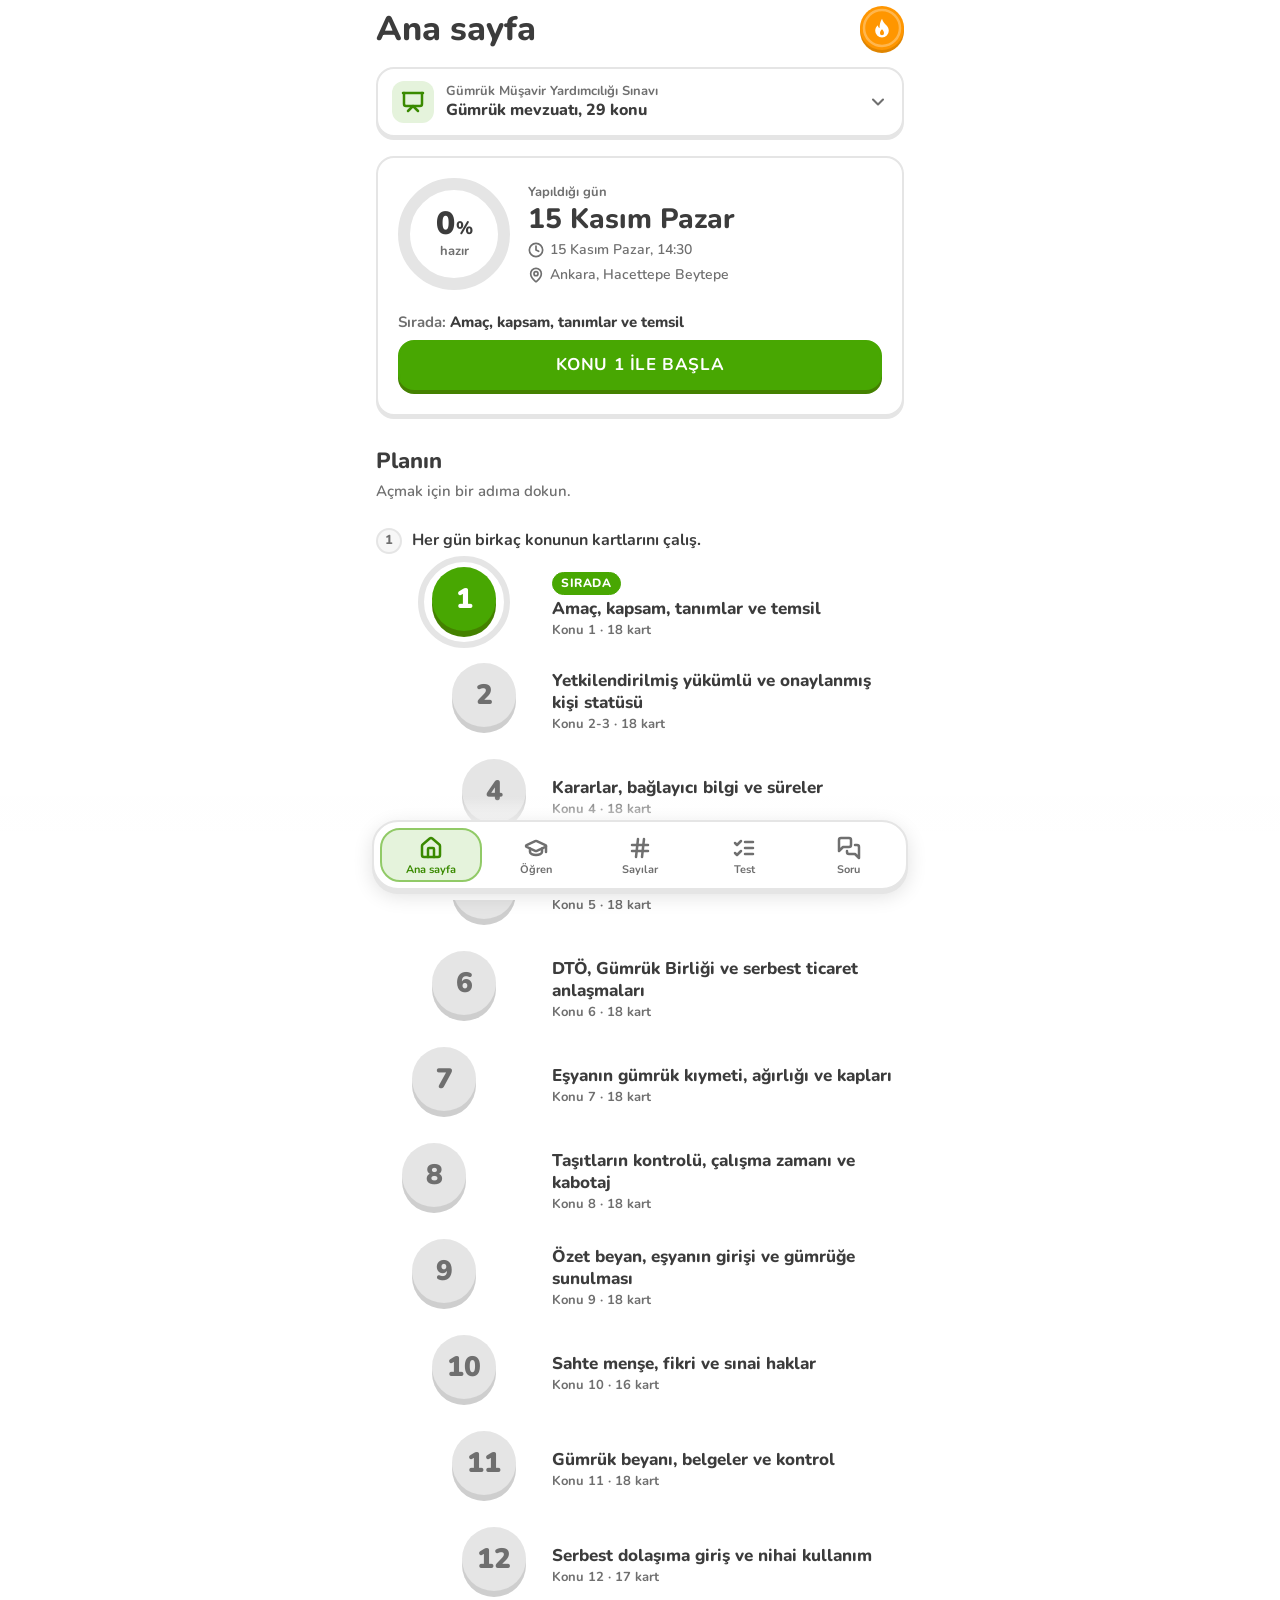
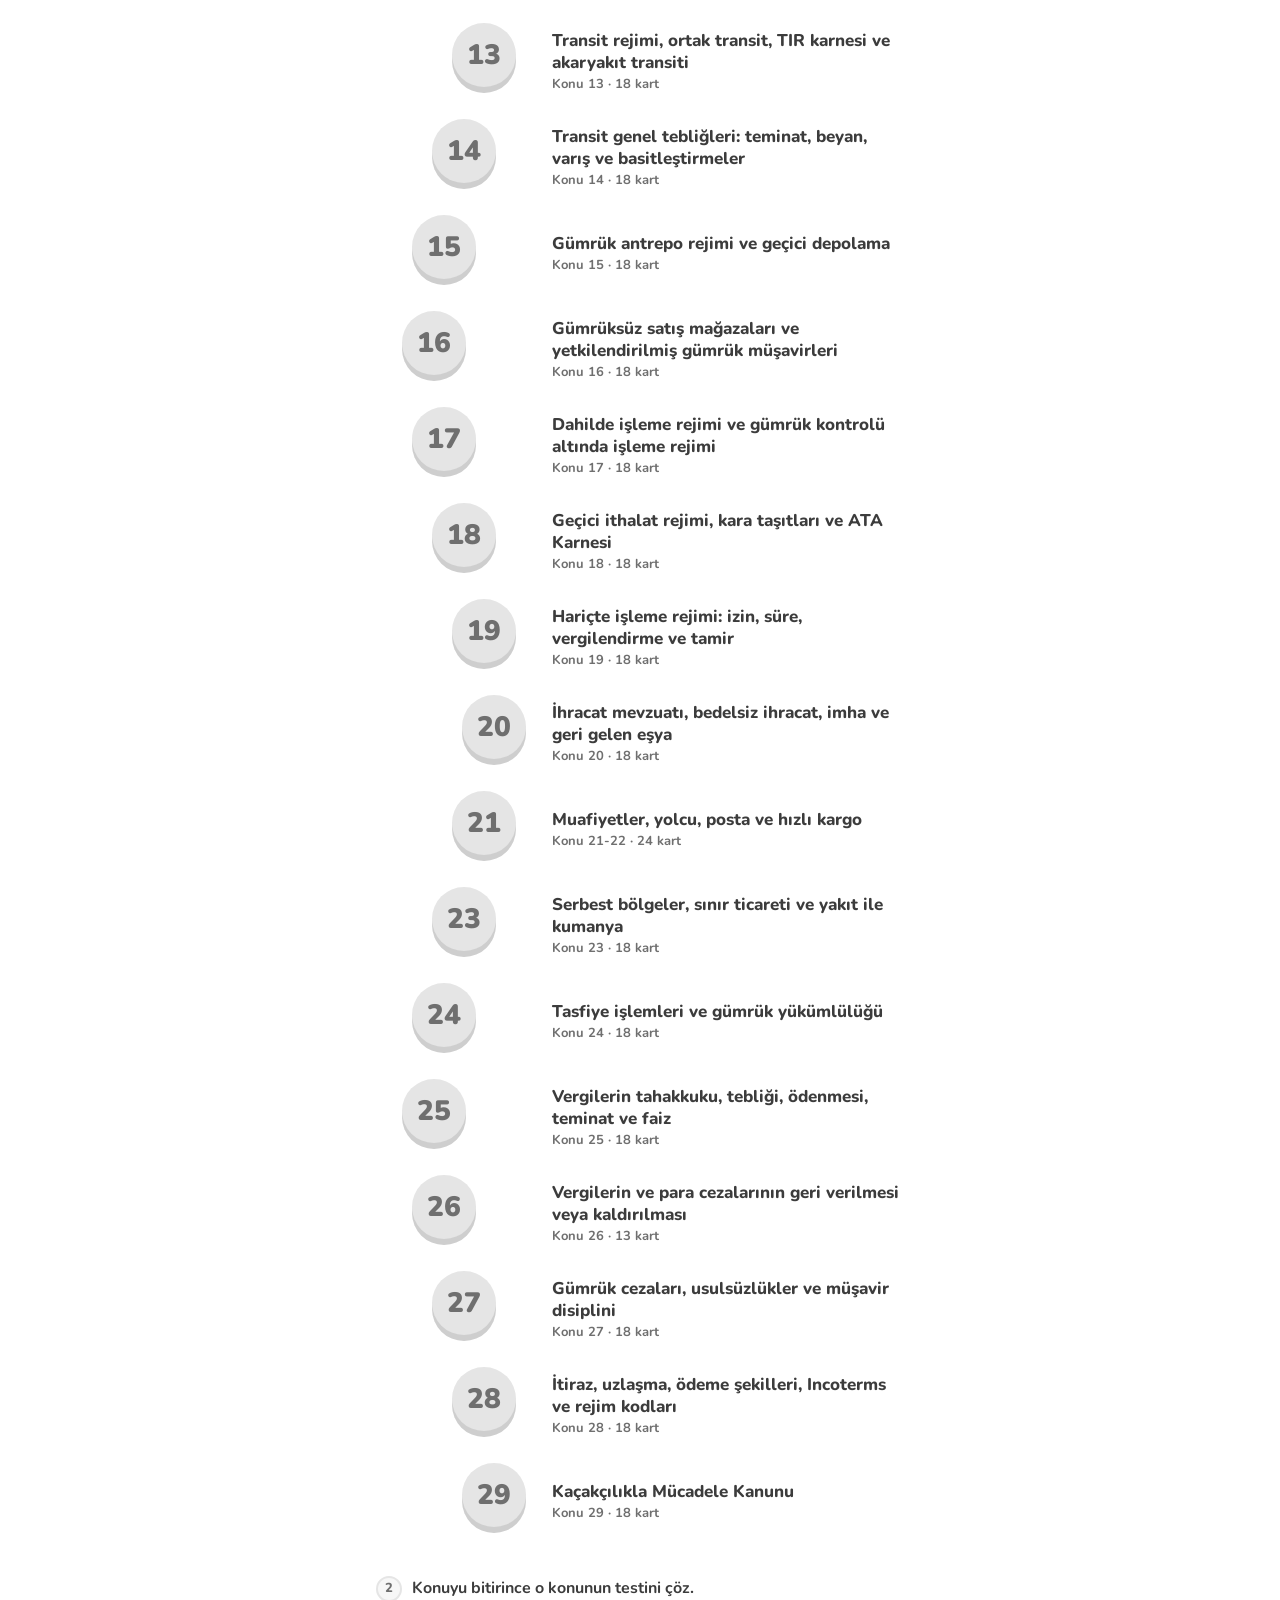
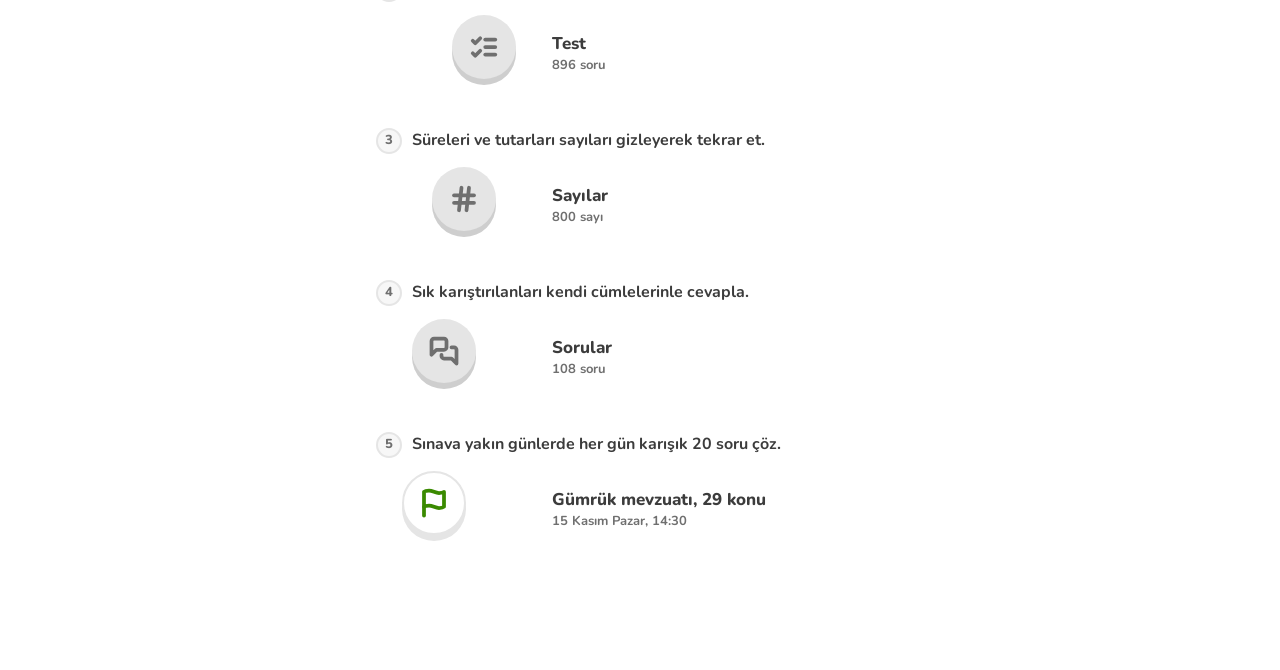
==== commit e606b1d4: "Gümrük pack: exam is Sun 15 Nov 2026, 14:30, Hacettepe Beytepe The official exam guide (Hacettepe, 3" ====
--- a/gumruk/index.html
+++ b/gumruk/index.html
@@ -735,7 +735,7 @@
 </div>
 <div class="sr" id="live" role="status" aria-live="polite"></div>
 <script>window.PREP_SITE={"id": "gumruk", "lang": "tr"}</script>
-<script type="application/json" id="content">{"packs": [{"id": "gmy", "kind": "exam", "site": "gumruk", "lang": "tr", "course": "Gümrük Müşavir Yardımcılığı Sınavı", "title": "Gümrük mevzuatı, 29 konu", "date": null, "place": "Yazılı test sınavı", "part": "Konu 1-29", "units": [{"lec": 1, "label": "1", "title": "Amaç, kapsam, tanımlar, temsil"}, {"lec": 2, "label": "2-3", "title": "YYS ve OKSB"}, {"lec": 4, "label": "4", "title": "Karar, bilgi ve süreler"}, {"lec": 5, "label": "5", "title": "Tarife ve menşe"}, {"lec": 6, "label": "6", "title": "DTÖ, AB ve STA'lar"}, {"lec": 7, "label": "7", "title": "Gümrük kıymeti ve kaplar"}, {"lec": 8, "label": "8", "title": "Taşıtlar, mesai ve kabotaj"}, {"lec": 9, "label": "9", "title": "Özet beyan ve gümrüğe sunma"}, {"lec": 10, "label": "10", "title": "Sahte eşya ve fikri haklar"}, {"lec": 11, "label": "11", "title": "Beyan ve kontrol"}, {"lec": 12, "label": "12", "title": "Serbest dolaşım ve nihai kullanım"}, {"lec": 13, "label": "13", "title": "Transit rejimi ve TIR"}, {"lec": 14, "label": "14", "title": "Transit GGT Seri 4-5-6-8-14"}, {"lec": 15, "label": "15", "title": "Antrepo rejimi"}, {"lec": 16, "label": "16", "title": "GSM ve YGM"}, {"lec": 17, "label": "17", "title": "Dahilde işleme ve GKAİR"}, {"lec": 18, "label": "18", "title": "Geçici ithalat mevzuatı"}, {"lec": 19, "label": "19", "title": "Hariçte işleme rejimi"}, {"lec": 20, "label": "20", "title": "İhracat ve geri gelen eşya"}, {"lec": 21, "label": "21-22", "title": "Muafiyetler ve posta işlemleri"}, {"lec": 23, "label": "23", "title": "Serbest bölge, sınır ticareti"}, {"lec": 24, "label": "24", "title": "Tasfiye ve gümrük yükümlülüğü"}, {"lec": 25, "label": "25", "title": "Tahsilat, teminat ve faiz"}, {"lec": 26, "label": "26", "title": "Vergilerin geri verilmesi"}, {"lec": 27, "label": "27", "title": "Cezalar ve disiplin"}, {"lec": 28, "label": "28", "title": "İtiraz, uzlaşma, ödeme, kodlar"}, {"lec": 29, "label": "29", "title": "Kaçakçılık"}], "unitWord": "Konu", "lessons": [{"id": "k1", "title": "Amaç, kapsam, tanımlar ve temsil", "cards": [{"title": "Kanunun amacı ve gümrük bölgesi", "body": "GK Md 1'e göre Kanun, Türkiye Gümrük Bölgesine giren ve çıkan eşyaya ve taşıt araçlarına uygulanacak gümrük kurallarını belirler. Yönetmeliğin amacı, Kanunun yönetmelikle düzenlenmesini öngördüğü konuları düzenlemek ve uygulamaya açıklık getirmektir; her yönetmeliğin dayanağı kanundur. Gümrük Bölgesi Türkiye Cumhuriyeti topraklarını kapsar; kara suları, iç sular ve hava sahası da buna dahildir (GK Md 2). 4458 sayılı Kanun 27.10.1999'da kabul edildi, 05.02.2000'de yürürlüğe girdi; Gümrük Yönetmeliği 07.10.2009'da yürürlüğe girdi.", "trap": "Kanun giren ve çıkan eşyayı ve taşıt araçlarını kapsar, kişileri kapsamaz; GK Md 2'deki gümrük bölgesi sayımında serbest bölge yer almaz.", "src": "K1 s2-4"}, {"title": "Gümrük idareleri, kişi, karar", "body": "Giriş gümrük idaresi, eşyanın Gümrük Bölgesine getirildiği, risk analizine dayalı giriş kontrolüne tabi tutulup geciktirilmeksizin sevk işlemlerinin yapıldığı idaredir. İthalat gümrük idaresi getirilen eşyanın, ihracat gümrük idaresi çıkacak eşyanın onaylanmış işlem veya kullanıma tabi tutulmasını yürütür; çıkış gümrük idaresinde eşya bölgeyi terk etmeden önce sunulur. 'Kişi' gerçek ve tüzel kişileri ve tüzel kişiliği olmayan kişiler ortaklığını (iş ortaklığı, konsorsiyum) kapsar. 'Karar', gümrük idaresinin hukuki sonuç doğuran idari tasarrufudur.", "trap": "Gümrük saymanlık müdürlükleri gümrük idaresine değil Maliye'ye bağlıdır.", "src": "K1 s5-9"}, {"title": "Serbest dolaşımda bulunan eşya", "body": "Dört durumda eşya serbest dolaşımdadır: (1) tümüyle Gümrük Bölgesinde elde edilen, ithal girdi içermeyen eşya; (2) şartlı muafiyet düzenlemesine tabi eşyadan elde edilen ve özel ekonomik değeri olmadığı tespit edilen eşya; (3) serbest dolaşıma giriş rejimiyle ithal edilen eşya; (4) bunlardan elde edilen veya üretilen eşya. İthal eşyada nereden geldiği önemli değildir; serbest dolaşıma giriş rejimiyle ithal edilip vergilerin ödenmesi yeterlidir. Bunların dışındaki eşya ile transit hükümleri saklı kalmak üzere bölgeyi fiilen terk eden eşya serbest dolaşımda bulunmayan eşyadır. Gümrük statüsü, eşyanın serbest dolaşıma girip girmediği yönünden durumudur.", "trap": "Şartlı muafiyetli rejimden çıkan atık satılabiliyor veya geri dönüşüme konu oluyorsa serbest dolaşımda sayılmaz ve beyanı gerekir.", "example": "Adana pamuğundan İstanbul'da imal edilen gömlek serbest dolaşımdadır; Çin'den ithal edilen oyuncak ayı da öyledir.", "src": "K1 s10-15"}, {"title": "Gümrük vergileri ve yükümlülük", "body": "Gümrük vergileri, eşyaya uygulanan ithalat veya ihracat vergilerinin tümüdür. Gümrük yükümlülüğü, yükümlünün bu vergileri ödeme zorunluluğudur; yükümlü, bunu yerine getirmekle sorumlu bütün kişilerdir. Listede gümrük vergisi, ilave gümrük vergisi, tek ve maktu vergi, dampinge karşı vergi, subvansiyona karşı telafi edici vergi, KDV, ÖTV, ek mali yükümlülük, fonlar, çevre katkı payı, ihracatta telafi edici vergi ve ticari olmayan eşya için TRT bandrol ücreti yer alır.", "trap": "Damga Vergisi, Kültür Fonu, ticari TRT bandrol ücreti ve DFİF gümrük vergileri içinde yer almaz.", "src": "K1 s16-20"}, {"title": "Gözetim, kontrol ve risk", "body": "Gümrük gözetimi, mevzuata uyulmasını sağlamak için gümrük idarelerinin genel olarak uyguladığı işlemlerdir. Gümrük kontrolü; eşyanın muayenesi, beyanname verileri ile belgelerin doğrulanması, işletme kayıtlarının incelenmesi, taşıma araçları, bagaj ve kişilerin yanındaki eşyanın kontrolü ile resmi araştırmaları kapsar. Risk, olumsuz bir olayın ortaya çıkma ihtimalidir; risk analizi risklerin sıklığını ve sonuçlarının büyüklüğünü belirlemek için bilginin sistematik kullanımıdır; risk yönetimi riskin tanımlanması ve en aza indirilmesi için önlemlerin uygulanıp izlenmesidir.", "trap": "Rejime tabi tutulmak gümrük kontrolü kapsamında sayılmaz.", "src": "K1 s21-22, s30-32"}, {"title": "GOBİK ve gümrük rejimleri", "body": "Eşyanın gümrükçe onaylanmış bir işlem veya kullanıma tabi tutulması (GOBİK); bir gümrük rejimine tabi tutulmasını, serbest bölgeye girmesini, yeniden ihracını, imhasını veya gümrüğe terk edilmesini ifade eder. Gümrük rejimi sekiz tanedir: serbest dolaşıma giriş, transit, gümrük antrepo, dahilde işleme, gümrük kontrolü altında işleme, geçici ithalat, hariçte işleme ve ihracat.", "trap": "Kati ithalat, yeniden ihracat, muafiyet, ithalat, geçici ihracat, nihai kullanım ve serbest bölge birer gümrük rejimi değildir (çıkmış sınav sorusu).", "src": "K1 s24-25"}, {"title": "Beyan, hak sahipleri, elleçleme", "body": "Gümrük beyanı, eşyanın sekiz rejimden birine tabi tutulması talebinde bulunulmasıdır; imha gibi işlemler gümrük beyanı sayılmaz. Beyan sahibi, kendi adına beyanda bulunan veya adına beyanda bulunulan kişidir. Rejim hak sahibi, kendi adına ve hesabına beyan yapan, hesabına beyan yapılan veya haklarının devredildiği kişidir; asıl sorumlu transit rejiminde rejim hak sahibidir. Elleçleme, gümrük gözetimindeki eşyanın asli niteliği değişmeden istiflenmesi, yer veya kap değiştirmesi, havalandırılması, kalburlanması, karıştırılması gibi işlemlerdir.", "trap": "Boyama elleçleme değildir; 8'li bazda GTİP değişmeyecek işlemler yapılabilir.", "src": "K1 s26-29"}, {"title": "İşlemlerin bitirilmesi, yükümlülüğün sona ermesi", "body": "Gümrük işlemlerinin bitirilmesi (GY Md 3): vergilerin ödenmesi veya kaldırılması, teminata bağlanması, beyannamenin iptali, eşyanın gümrüğe terk edilmesi, imhası veya müsaderesi. Gümrük yükümlülüğü ise beyannamenin iptali, vergilerin ödenmesi veya kaldırılması, imha, terk, müsadere, telef veya kaybı ve zapt ile sona erer. Teminata bağlanma yalnız bitirmede, telef veya kaybı ile zapt yalnız yükümlülüğün sona ermesinde sayılır.", "trap": "Vergilerin geri verilmesi, tasfiye ve mahrece iade gümrük işlemlerinin bitirilmesi sayılmaz.", "src": "K1 s36-37"}, {"title": "Ticaret politikası önlemleri ve rejim grupları", "body": "Ticaret politikası önlemleri; gözetim, korunma önlemleri, miktar kısıtlamaları ve ithalat veya ihracat yasaklamaları gibi tarife dışı önlemlerdir; ithalat vergisi bunlardan değildir. Önlemler serbest dolaşıma giriş, geri ödeme sistemli dahilde işleme, hariçte işleme ve ihracat rejimlerinde uygulanır. Şartlı muafiyet rejimleri (TAŞ 2G): transit, antrepo, şartlı muafiyetli dahilde işleme, geçici ithalat, gümrük kontrolü altında işleme. Ekonomik etkili rejimler (HAD 2G): hariçte işleme, antrepo, dahilde işleme, geçici ithalat, gümrük kontrolü altında işleme.", "trap": "Gümrük kontrolü altında işlemede önlem uygulanmaz, ancak işlenmiş ürünlerin serbest dolaşıma girişinde uygulanır.", "src": "K1 s38-41"}, {"title": "Yükümlülükler ve temsil", "body": "Gümrük idareleriyle muhatap kişiler mevzuata uymak, gözetim ve kontrole tabi olmak, vergi ve harçları ödemek veya teminata bağlamak ve mevzuatın gerektirdiği işlemleri yapmakla sorumludur (GK Md 4). Herkes temsilci tayin edebilir (GK Md 5). Doğrudan temsilde temsilci başkasının adına ve hesabına, dolaylı temsilde kendi adına ama başkasının hesabına hareket eder; temsilci, temsil türünü belirtip yetki belgesini ibraz eder. Bunu beyan etmeyen veya yetkisi olmadığı halde başkası adına hareket ettiğini beyan eden kişi kendi adına ve hesabına hareket ediyor sayılır. Dolaylı temsilciler: gümrük müşavirleri, Posta İdaresi, hızlı kargo şirketleri.", "trap": "Beyan sahibinin yerleşik olması şartı transit ve geçici ithalat beyanında, idarece uygun bulunan arızi beyanda ve ticari olmayan eşya için alınan dahilde işleme izninde aranmaz (GK Md 62, 110).", "example": "Dolaylı temsilde beyannameyi gümrük müşaviri imzalar.", "src": "K1 s43-50, s52"}, {"title": "Doğrudan temsilciler (GK Md 225)", "body": "Gerçek kişi, geçerli vekaletnameyle doğrudan temsil yoluyla yalnız ticari miktar ve mahiyet arz etmeyen eşya ile özel kullanıma mahsus taşıt araçlarının işlemlerini takip edebilir. Kamu tüzel kişilerinin amir ve memurları ile özel hukuk tüzel kişilerinin temsile yetkili personeli tüm işlemleri doğrudan temsille takip eder; özel hukuk tüzel kişisi personelinde staj-karne sınavı aranmaz, diğer şartlar aranır. Temsilcilerde işe engel hastalık bulunmamalıdır; tereddütte Müsteşarlık tam teşekküllü resmi sağlık kurumundan rapor isteyebilir.", "trap": "Kara, deniz ve havayolu işletmeleri ile nakliyeci kuruluş temsilcileri, taşıdıkları eşyanın yalnız transit işlemlerini doğrudan temsille takip edebilir.", "src": "K1 s53-56"}, {"title": "Posta ve hızlı kargo temsili", "body": "Posta idaresi ve Bakanlıkça belirlenen koşulları taşıyan hızlı kargo şirketleri, BKK Md 126 kapsamında gümrük beyanı dahil tüm işlemlerde dolaylı temsilci olabilir: basitleştirilmiş beyanla serbest dolaşıma giren kişisel eşya, 1.500 Avroyu geçmeyen ilaç, takviye edici gıda ve kitap, tüzel kişiye gelen 22 Avroyu geçmeyen eşya, numune ve diplomatik eşya; normal usulde beyan edilen, 1.500 Avroyu aşmayan, ticari miktar ve mahiyet arz etmeyen eşya; basitleştirilmiş ihracatta brüt 30 kg ve 1.500 Avroyu geçmeyen eşya. Bu yetkiyi kullanan hızlı kargo şirketleri en az 2 gümrük müşaviri çalıştırır.", "trap": "Limitleri Cumhurbaşkanı belirler; ihracatta miktar ve değer limitlerini ayrı ayrı 20 katına kadar artırmaya ise Bakanlık yetkilidir.", "src": "K1 s57-59"}, {"title": "Müşavir, yardımcı ve vekaletname", "body": "Gümrük müşavirleri her türlü gümrük işlemini takip eder. Müşavir yardımcıları bir müşavirin yanında çalışır ve onun adına iş takip eder; yardımcı ve stajyerlerin fiillerinden doğan mali sorumluluk müşavire aittir, stajyerler iş takibi yapamaz. Dolaylı temsil için eşya sahibince verilmiş noter tasdikli vekaletname gerekir; kamu kurumlarının vekaletnamelerinde noter onayı aranmaz. Vekaletname veya temsilname ibraz etmeyenlerin iş takibi yasaktır; posta ve hızlı kargo şirketleri vekaletname ibraz etmez (GY Md 561).", "trap": "Yardımcı, tebliğ kabul edemez, sözlü veya yazılı istek ya da itirazda bulunamaz, tek başına iş takip edemez ve fatura düzenleyemez.", "example": "Yardımcı, vekaletnamesi varsa işlemi bitmiş eşyayı antrepodan çıkarabilir (mal çekimi).", "src": "K1 s60, s68-72"}, {"title": "Yardımcı ve müşavir olma şartları", "body": "Yardımcı olmak için vatandaşlık, medeni hakları kullanma ehliyeti, kamu haklarından mahrum olmamak, sayılan suçlardan hüküm giymemek ve memuriyetten çıkarılmamış olmak gerekir. Eğitim: hukuk, iktisat, maliye, işletme, muhasebe, bankacılık, kamu yönetimi, siyasal bilgiler veya endüstri mühendisliği lisansı; ya da başka lisans üstüne bu alanlarda lisansüstü, ya da gümrük, dış ticaret ve AB programlı ön lisans. Ayrıca müşavir yanında 1 yıl staj ve sınav gerekir. Müşavir olmak için aynı şartlar (f) (ii) alt bendi hariç aranır, ayrıca 2 yıl yardımcılık ve sınav gerekir. İzin Belgesi 60 gün içinde verilir.", "trap": "Ön lisans mezunu yardımcı olabilir ama müşavir olamaz; yabancı dil şartı yoktur ve izin belgesi alınmadan mesleki faaliyette bulunulamaz.", "src": "K1 s61-64"}, {"title": "Çalışma yeri ve ortaklık", "body": "Müşavirler çalışma yerlerini bağlı oldukları Gümrük ve Muhafaza Başmüdürlüğüne yazı ile bildirir; çalışma yeri, tebligat için yerleşim yeri ve bunun bağlı olduğu başmüdürlük (yoksa müdürlük) bölgesidir. Çalışma yeri değişikliği izin belgesinin değişmesiyle olur. Müşavir ve yardımcı yalnız bir tüzel kişiliğe ortak olabilir, başkaları ortak olamaz; tüzel kişilik ortağı müşavir gerçek kişi olarak çalışamaz. Şirketin iş takibi için AŞ'de yönetim kurulu üyeleri, limitedde müdürler ortak olmalıdır. Müşavirlik şirketi dışındaki bir şirkette çalışan müşavir yalnız o şirketin eşyasını takip eder.", "trap": "Çalışma yeri dışındaki başmüdürlüklerde iş takibinden önce bildirim bölge müdürlüğüne değil, ilgili gümrük müdürlüğüne yapılır.", "src": "K1 s65-66, s72, s78, s80-82"}, {"title": "Müşavirin sorumluluk ve bildirim yükümlülükleri", "body": "Müşavir, imzaladığı beyannamedeki bilgilerin, ekli belgelerin doğruluğundan ve rejimin gerektirdiği yükümlülüklere uyulmasından sorumludur; dolaylı temsilcinin gümrük yükümlülüğü, verilerin yanlış olduğunu bildiği veya mesleği gereği bilmesi gereken durumlarla sınırlıdır (GK Md 181/2). Defter, vekaletname ve yazışmaları 5 yıl saklar. Bilgi değişikliğini 1 hafta içinde derneğe bildirir, dernek 1 hafta içinde başmüdürlüğe iletir; değişiklik yoksa her yılın ikinci ayında bildirilir. Yardımcı ve stajyerin başlama ve ayrılması da 1 hafta içinde bildirilir. Müstakil müşavir serbest meslek makbuzu düzenler.", "trap": "Müşteri sırları faaliyet bitse de açıklanamaz; adli veya idari soruşturmada bu hüküm uygulanmaz.", "src": "K1 s67, s73-75, s77, s79"}, {"title": "Sınavlar ve izin belgesi", "body": "Yardımcılık sınavı yalnız yazılıdır. Yazılı sınavı Bakanlık yapar veya ÖSYM gibi kuruluşlara yaptırır; tarih ve koşullar en az 1 ay önce ilan edilir. Geçme notu 100 üzerinden 70'tir. Yardımcılık sınavının %20'si genel yetenek ve genel kültür, %80'i GK ve 5607 ile ikincil düzenlemelerdendir. Kurul 5 kişidir: Bakanlıktan 4, dernek başkanlarından 1. Sonuçlara 10 gün içinde Bakanlığa itiraz edilir, itirazlar 30 gün içinde sonuçlandırılır. Başarılı aday belgeleriyle Derneğe başvurur, Müsteşarlık fotoğraflı izin belgesini düzenler. Müşavir izin belgesi ruhsat harcına tabidir.", "trap": "Yardımcılık sınavı tek aşamalıdır (yazılı); müşavirlik sınavı iki aşamalıdır ve sözlüde ortalama en az 70 gerekir, tutanak dışında kayıt tutulmaz.", "src": "K1 s83-95"}, {"title": "Yükümlü Kayıt ve Takip Sistemi", "body": "YKTS (GGT Seri No 1) web tabanlıdır; kişiler veya temsilcileri BİLGE kullanıcı kodu ve şifresiyle girer, bilgileri elektronik imzayla kaydeder. Elektronik beyan verecek firmaların ve doğrudan veya dolaylı temsilcilerin (vekalet bilgileriyle) kaydı zorunludur; bilgilerin doğru ve güncel olmasından kişiler sorumludur. Gümrük idaresi başvuruyu en geç 2 iş günü içinde sonuçlandırır. Bilgi değişikliği 10 iş günü içinde güncellenir. Güncelleme veya vekalet iptali yapılmazsa GK Md 241/1'e göre işlem yapılır.", "trap": "Vekalet kaydının iptali başvuru ve onay gerektirmez; firmanın kaydının tümüyle iptali ise başvuruya ve gümrük idaresinin onayına tabidir.", "src": "K1 s96-108"}]}, {"id": "k2", "title": "Yetkilendirilmiş yükümlü ve onaylanmış kişi statüsü", "cards": [{"title": "Yetkilendirilmiş yükümlü (YYS)", "body": "Bakanlık, gerektiğinde ilgili kurumların görüşünü alarak Türkiye Gümrük Bölgesinde ekonomik faaliyette bulunan yerleşik kişilere yetkilendirilmiş yükümlü statüsü (YYS) tanır (GK Md 5/A). Temel şartlar dörttür: ciddi ihlalde bulunmamak (güvenilir kişi), ticari kayıtları düzenli tutmak, gerektiğinde mali yeterliliği kanıtlamak, uygun emniyet ve güvenlik standartlarına sahip olmak. Statü, serbest bölgeler dahil yerleşik ve en az 3 yıldır fiilen faaliyette olan gerçek ve tüzel kişilere ve kamu kurum ve kuruluşlarına verilir.", "trap": "Devir veya birleşmeyle kurulan yeni tüzel kişilikte 3 yıl şartı aranmaz; kolaylıklardan yalnız sertifika sahibi yararlanır, başkasına kullandırılırsa sertifika iptal edilir.", "src": "K2-3 s2, s4-5, s9-10"}, {"title": "YYS kolaylıkları", "body": "YYS'nin iki faydası vardır: basitleştirilmiş uygulamalar ve emniyet ile güvenlik kontrollerinde kolaylık. Şartlar sağlanınca verilenler: götürü teminat, onaylanmış ihracatçı (A.TR, EUR düzenleme, ihracatta yerinde gümrükleme), izinli gönderici, izinli alıcı, ithalatta yerinde gümrükleme. Talepsiz tanınanlar: eksik beyan, kısmi teminat, yeşil hat, belge kontrolünde öncelik, fiziki muayenede öncelik. Emniyet ve güvenlik tarafında azaltılmış bilgili özet beyan, özet beyan kontrollerinin azaltılması ve öncelikli yapılması, sınırdan öncelikli geçiş yer alır.", "trap": "Eksik beyan, kısmi teminat ve kontrol türü kolaylıkları talepsiz tanınır; götürü teminat, onaylanmış ihracatçı, izinli gönderici, izinli alıcı ve ithalatta yerinde gümrükleme ise ancak şartları sağlanırsa verilir.", "src": "K2-3 s3"}, {"title": "YYS-I ve YYS-II statüleri", "body": "YYS-I için imalatçı olmak, 5 milyon USD ihracat ve 50 işçi gerekir. YYS-II için imalatçı olmak, 1 milyon USD ihracat ve 30 işçi gerekir. Sıralama YYS-I, YYS-II, YYS biçimindedir. İmalatçılık sanayi sicil belgesi, onaylı kapasite raporu veya (rapor mümkün değilse) ekspertiz raporuyla belgelenir; grup ithalatçısı, ithalatının en az %60'ının grup imalatçılarının üretiminde kullanıldığını YMM raporuyla gösterir. İhracat şartında dış ticaret sermaye şirketi, sektörel dış ticaret şirketi veya grup ihracatçısı aracılığıyla yapılan ihracat da grup firmasının ihracatı sayılır.", "trap": "İşçi sayısı tutmazsa ihracat şartı yükselir: 50 işçisi olmayan YYS-I için 10 milyon USD, 30 işçisi olmayan YYS-II için 5 milyon USD ihracat aranır.", "src": "K2-3 s11-13"}, {"title": "Güvenilirlik koşulu", "body": "Dört kriterin tamamı sağlanmalıdır. (1) Yönetim kurulu üyelerinde, sermayenin %10 ve fazlasına sahip gerçek kişilerde ve temsil yetkili çalışanlarda, yüz kızartıcı suçlar dahil kanunlara muhalefetten ceza veya mahkumiyet bulunmaması. (2) Beyanname ceza kriteri: başvurudan geriye 3 yıl içinde, 12'şer aylık dönemlerde adet ve oran sınırları aşılmamalı. (3) Gümrük, vergi ve SGK bakımından kesinleşmiş borç bulunmaması. (4) Son bir yılda veya önceki takvim yılında en az 100 beyan kapsamında işlem yapılmış olması.", "trap": "Ceza hesabına katılmayanlar: aynı beyannameye ait birden çok karar (tek sayılır), kesinleşmemiş kararlar, kendini ihbar cezaları; teminata bağlanan, yapılandırılan, tecil edilen borçlar da hariçtir.", "src": "K2-3 s14-17"}, {"title": "Ticari kayıt, mali yeterlilik, emniyet", "body": "Ticari kayıtlar (Md 6) genel kabul görmüş muhasebe ilkelerine uygun tutulur, eşyanın tüm vasıf ve hareketini izler, serbest dolaşımda olan ve olmayan eşyayı ayırır ve gümrüğün erişimine açıktır; belgeler beyan yılının sonundan itibaren 5 yıl saklanır. Mali yeterlilik (Md 7): başvuru yılından önceki 3 yıl esas alınarak YMM tarafından olumlu görüşle raporlanır. Emniyet ve güvenlik (Md 8): bina, erişim, eşya değişimini önleme, arz zinciri ve personel eğitimi tedbirleri. Resmi daire, kurum, devlet teşekkülü ve KİT başvurularında bu koşullar aranmaz.", "trap": "Resmi dairelerde yalnız başvuru formu aranır; KİT'lerde başvuru formu ile ortaklık ve sermaye yapısını gösterir belge de aranır.", "src": "K2-3 s18-25"}, {"title": "Başvuru ve ön inceleme", "body": "Başvuru yetkili bölge müdürlüğüne yapılır; resmi daire, kurum, devlet teşekkülü ve KİT başvuruları Orta Anadolu Gümrük ve Dış Ticaret Bölge Müdürlüğüne yapılır. Belgeler: başvuru formu, soru formu, adli sicil (en geç 2 ay), SGK e-borç yazısı (en geç 1 ay), vergi dairesi yazısı (en geç 2 ay), son 3 yılın YMM raporu, ISO 9001 ve ISO 27001 sertifikaları; izinli gönderici veya alıcı için uluslararası taşımacı yetki belgesi. Bölge müdürlüğü ön incelemeyi 15 iş günü içinde yapar.", "trap": "Ön inceleme yapılmaksızın reddedilir: yetkisiz yere başvuru, imzasız form, eksik belge, 3 yıldan az faaliyet, sertifikası iptal edilenin 3 yıl içindeki başvurusu.", "src": "K2-3 s26-31"}, {"title": "Düzenleme, geçerlilik, değişiklik", "body": "Götürü teminat istenmemişse sertifika 5 iş günü içinde 'TR/AEOF' ibaresiyle düzenlenir ve bölge müdürü imzalar. Sertifika düzenlendiği tarihten sonraki ilk iş gününde geçerli olur ve süresizdir. Unvan, vergi numarası, adres veya sicil bilgisi değişirse 5 iş günü içinde başvuru formuyla bölge müdürlüğüne başvurulur; yeni yönetim kurulu üyesi, sermayenin %10 ve fazlasına sahip yeni kişi ve tesis değişikliği de 5 iş günü içinde bildirilir. Soru formu 5 yılda bir güncellenir ve 60 aylık dönem sonunu izleyen 3. ayın sonuna kadar gönderilir.", "trap": "Dava açılması sertifika düzenlenmesini engellemez, ancak eksik beyan, kısmi teminat, götürü teminat, basitleştirilmiş A.TR ve fatura beyanı dışındaki haklar davanın lehe sonuçlanmasına kadar kullanılamaz.", "src": "K2-3 s32-39"}, {"title": "Askıya alma, geri alma, iptal", "body": "Koşul kaybı sertifika sahibince bildirilirse bölge müdürlüğü 30 gün süre verir; giderilmezse sertifika 30 gün askıya alınır, belge sunulursa askı 30 gün uzatılabilir. İdarece tespitte veya tehdit durumunda askı derhal uygulanır; kesinleşmiş kamu alacağı ödeninceye kadar da askı sürer. Askı başlamış işlemleri etkilemez. Süreler sonunda koşul sağlanmazsa, temsil yetkisi 30 gün içinde sona erdirilmezse, Bakanlığın ilave koşulları 6 ayda karşılanmazsa veya sahibi isterse sertifika geri alınır. Yanlış bilgi ve sahte belge iptal sebebidir; iptalden sonra 3 yıl başvuru reddedilir.", "trap": "Sertifika sahibinin bilgisi dışında yasak eşya taşınması nedeniyle sürücü hakkında dava açılırsa 30 gün askı olur ve izinli gönderici ile izinli alıcı dışındaki tüm haklar askıya alınır.", "src": "K2-3 s40-51"}, {"title": "Faaliyet raporu ve izleme", "body": "YYS sahibi her 12 aylık dönem sonunu izleyen 3. ayın sonuna kadar yıllık faaliyet raporu (YFR) için işlemlerini inceler; incelenecek beyanname sayısı 50'den az olmamak şartıyla toplamın en az %5'idir. Kamu idareleri YFR düzenlemez. Koşullar her 5 yılda bir bölge müdürlüğünce ön izleme ile, tesislerde sonradan kontrol yetkilisince yerinde izleme ile denetlenir. Ön izlemede belgeler 60 aylık dönem sonunu izleyen 1. ayın sonundan itibaren 15 iş günü içinde ibraz edilir; izleme 15 iş günü içinde sonuçlanır, +15 iş günü uzatılabilir. Eksik belgeler için 45 iş günü verilir.", "trap": "Koşul kaybında A.TR ve fatura beyanı izinlerinde yazılı uyarı, ihracatta yerinde gümrükleme, izinli gönderici ve izinli alıcıda askıya alma uygulanır.", "src": "K2-3 s52-59"}, {"title": "Beyana aykırılık ve iştigal alanı", "body": "Beyana aykırılık kontrolü GTİP (tarife alt pozisyonunda 6'lı farklılık, vergi usulü veya muafiyet ve ticaret politikası farkı), kıymet ve ihraç eşyasının miktar veya cins farkını kapsar. Dökme eşyada ağırlığın %3'ü aşan kısmı dikkate alınır; ihracatta %10'dan az miktar veya cins farkı ile tahlil gerektiren tarife farkı aykırılık sayılmaz. İştigal alanı dışındaki eşya sonradan kontrolde tespit edilirse ilk hata için yazılı uyarı ve GK Md 241/1 uygulanır. YYS verilince OKSB geri alınır; OKSB veya fatura beyanı yetkisi iptal edilenin 3 yıl içindeki YYS başvurusu reddedilir.", "trap": "Kendini ihbar halinde verilen cezalar uyarı ve askıya alma süreçlerinde dikkate alınmaz.", "src": "K2-3 s60-66"}, {"title": "Eksik beyan", "body": "Eksik beyanda şu belgelerden biri veya birkaçı beyannamenin tescilinden sonra sunulmak üzere beyan edilir: fatura, A.TR, menşe ispat belgeleri, teslim şekli gereği navlun makbuzu ve sigorta poliçesi, işlenmiş tarım ürünleri analiz raporu. Belgeler tescilden itibaren 1 ay içinde ibraz edilir; indirimli veya sıfır vergi belgelerinde 3 aya kadar, kıymetle ilgili ve kanıtlanmışsa daha uzun ek süre verilebilir. Beyannamede BS-1 kodu yazılır. Belge gelmezse yazılı uyarı ve GK Md 241/1 uygulanır; eksik tahakkukta ek tahakkuk ve GK Md 234 uygulanır.", "trap": "TSE ve TAREKS gibi uygunluk belgeleri eksik beyana konu olamaz; yeşil hatta belgenin aslı istenmez, 1+3 ay içinde tamamlama formuyla elektronik bildirilir.", "src": "K2-3 s69-74"}, {"title": "Kısmi ve götürü teminat", "body": "Kısmi teminat, antrepo, gümrük kontrolü altında işleme ve geçici ithalat rejimlerinde teminat alınan durumlarda ithalat vergilerinin %10'udur; ÖTV (I) sayılı listedeki petrol ürünlerinde Bakanlıkça belirlenen haller dışında uygulanmaz. Götürü teminat, belirlenmiş tutardaki teminatın işlem başına ayrı teminat verilmeden ve düşüm yapılmadan 1 yıl kullanılmasıdır. Tutar, son 1 yıldaki teminata konu vergilerin toplam kıymetinin %10'udur; alt sınır dahilde işleme dahil 250.000 Avro, dışında 75.000 Avro, azami 2.000.000 Avrodur. Süresiz teminat mektubu verilir, başvuru bölge müdürlüğüne yapılır.", "trap": "Tutar 1 yıllık süre içinde yeniden hesaplatılamaz; güncelleme için süre bitiminden 1 ay önce başvurulur, 2.000.000 Avro verilmişse bölge müdürlüğü kendiliğinden günceller.", "src": "K2-3 s75-87"}, {"title": "Onaylanmış ihracatçı ve İYG", "body": "Onaylanmış ihracatçı yetkisi A.TR'yi vizesiz düzenlemeyi, kıymete bakılmaksızın fatura beyanı veya EUR.MED fatura beyanı düzenlemeyi ve ihracatta yerinde gümrüklemeyi (İYG) kapsar. A.TR izni için geçen 1 yılda en az 50 adet vizeli A.TR; fatura beyanı izni için aynı eşyadan (4'lü pozisyon) en az 50 adet EUR.1 veya EUR.MED gerekir ve bu 50 adette dış ticaret sermaye şirketi veya grup ihracatçısı üzerinden yapılan ihracat sayılmaz. İYG, eşyanın ihracat gümrüğüne sunulmadan ihracıdır; YYS şartlarına ek olarak son 1 yılda en az 5.000.000 FOB USD ihracat, teçhizat ve tartım düzeneği aranır.", "trap": "A.TR ve fatura beyanı ihlallerinde 1. ve 2. ihlal (3 yıl içinde) yazılı uyarı, 3. ihlal 6 ay askı, sonraki ihlal 2 yıl askıdır; bu ihlallerde GK Md 241 uygulanmaz.", "src": "K2-3 s88-99"}, {"title": "İzinli gönderici ve izinli alıcı", "body": "İzinli gönderici, transit işlemlerini kendi tesisinde yapıp eşyayı hareket gümrüğüne sunmadan çıkış gümrüğüne sevk eder; şartları YYS sahibi olmak, uluslararası taşımacı yetki belgesi, kapsamlı teminat veya teminattan vazgeçme sertifikası ve son 1 yılda en az 500 transit beyannamesidir (ya da en az 300'ü transit olmak üzere toplam 500 transit ve özet beyan). İzinli alıcı, ithalat eşyasını giriş gümrüğünden doğrudan kendi tesisine getirip transiti orada bitirir; yalnız YYS-I statüsündeki yükümlülerin eşyası işlem görür ve 1.000.000 Avro nakit veya süresiz teminat mektubu gerekir.", "trap": "İzinli alıcıda eşyaların varış gümrük idareleri farklıysa işlem yapılamaz; ithalinden vazgeçilen eşya en geç 20 gün içinde alandan çıkarılır.", "src": "K2-3 s103-117"}, {"title": "İthalatta yerinde gümrükleme, kontrol türü", "body": "İthalatta yerinde gümrükleme için YYS-I statüsü, 500.000 Avro nakit veya süresiz teminat mektubu, teçhizat ve tartım düzeneği gerekir; götürü teminat yetkisi olup 2.000.000 Avro verilmişse bu koşul karşılanmış sayılır. Kontrol türü kolaylıkları: yeşil hat, belge kontrolünde ve muayenede öncelik. Yeşil hatta vergiler GÜMKART veya YYS sahibinin banka hesabından ödenir, belgeler idareye ibraz edilmez; tahlile tabi eşya yeşil hatta işlem görmez. Muayene en fazla 3 saatte yapılır; fazla mesai talebi mesai bitiminden en az 1 saat önce verilir.", "trap": "İzin sahibinin iştigal alanında olmayan eşya (sarf malzemesi ve makine teçhizat hariç) ithalatta yerinde gümrüklemeyle ithal edilemez; izinli alıcıda bu kısıt yoktur.", "src": "K2-3 s100-102, s119-131"}, {"title": "Onaylanmış kişi statüsü (OKSB)", "body": "OKSB, koşulları sağlayan, Türkiye Gümrük Bölgesinde yerleşik ve en az 2 yıldır fiilen faaliyette olan gerçek ve tüzel kişilere talep halinde verilir; kamu kurumları kapsam dışıdır. Genel koşullar: yüz kızartıcı suç bulunmaması, ceza kriteri (OK-1 tarihinden geriye 2 yıl, 12'şer aylık dönemler), gümrük, vergi ve SGK borcu olmaması, ihracatçılarda TİM veya birlik onayı, YMM raporu. Özel koşullar: iki dönemin her birinde en az 2 milyon USD ihracat (veya 7 milyon USD toplam, en az 1 milyon USD ihracat) ve ortalama en az 30 işçi.", "trap": "YYS için 3 yıl, OKSB için 2 yıl faaliyet gerekir; sahte belgeyle alınan statü belge tarihi itibarıyla geçersiz sayılır ve 2 yıl yeniden verilmez.", "src": "K2-3 s133-140"}, {"title": "OKSB Tebliği: başvuru ve kolaylıklar", "body": "OKSB sahipleri eksik beyan, kısmi teminat ve 1000 rejim kodlu mavi hat kolaylığından talepsiz yararlanır; talep halinde götürü teminat, tüm rejimlerde mavi hat ve onaylanmış ihracatçı yetkisi tanınabilir. Ön incelemeyi YGM yapar: tespit sözleşmesinden sonra 30 gün içinde rapor, rapordan sonra 5 iş günü içinde başvuru. Götürü teminat istenmemişse başvuru 10 iş günü içinde incelenir. Belge 2 yıl geçerlidir; bitimine 4 aydan fazla kala yapılan yenileme başvurusu iade edilir. Mavi hat için imalatçılık, 5 milyon USD ihracat veya 20 milyon USD ithalat ve ihracat toplamı ile 100 işçi aranır.", "trap": "OKSB'deki onaylanmış ihracatçı yetkisi yalnız A.TR düzenleme ve vize etmedir; YYS'deki EUR.1 (fatura beyanı) ve ihracatta yerinde gümrükleme yetkileri OKSB'de yoktur.", "src": "K2-3 s142-158"}, {"title": "Sonradan kontrol", "body": "Sonradan kontrolü Ticaret Bakanlığı müfettişleri yapar; belge kontrolü ve ertelenmiş kontrolü gümrük muayene memurları yapar. Kontrol esas olarak kişilerin kendi yerlerinde yürütülür. Yıllık programı Risk Yönetimi ve Kontrol Genel Müdürlüğü hazırlar; Risk Değerlendirme ve Koordinasyon Komisyonunun olumlu görüşü ve Bakan onayıyla yürürlüğe girer. Müfettiş başlamadan en az 10 gün önce bildirim yapar; kişi 1 hafta içinde geçerli neden gösterirse tarih ertelenebilir. Tespitlere kişiler 10 gün içinde görüş bildirir, yazılı talepte 10 güne kadar ek süre verilir.", "trap": "Kontrolün amacını tehlikeye düşürecekse önceden tebligat yapılmaz; zamanaşımı tehlikesinde süre hükümleri aranmadan cevaplı rapor düzenlenir.", "src": "K2-3 s159-173"}]}, {"id": "k4", "title": "Kararlar, bağlayıcı bilgi ve süreler", "cards": [{"title": "Karar talebi, süre ve ret", "body": "Karar isteyen kişi gerekli bütün bilgi ve belgeleri ibraz eder, talep yazılı (dilekçe) yapılır. İdare, başvurunun ulaştığı kayıt tarihinden itibaren 30 gün içinde karar alır ve yazılı tebliğ eder (GK Md 6). Süre aşılacaksa 30 gün dolmadan önce gerekçe ve ek süre bildirilir. Ret ve aleyhe kararlar gerekçeli alınır, itiraz yolu kararda belirtilir. Kararlar derhal, yani karar tarihinde, uygulanır.", "trap": "Ek süre için bildirim, 30 günlük süre dolmadan önce yapılmalıdır.", "src": "K4 s2-6"}, {"title": "Lehe kararın iptali", "body": "İlgilinin lehine olan karar, üç hal bir arada gerçekleşirse iptal edilir: karar yanlış veya eksik bilgiye dayanmıştır, başvuru sahibi bu yanlışlığı veya eksikliği biliyordur ya da bilmesi gerekiyordur, ve doğru ya da tam bilgiyle karar verilmesi mümkün değildir. İptal kararı muhatabına tebliğ edilir ve iptal kararının verildiği tarihten itibaren yürürlüğe girer (GK Md 7).", "trap": "Üç hal birlikte aranır. Slayttaki ipucu: 'bil' hecesine dikkat.", "src": "K4 s7"}, {"title": "Lehe kararın değiştirilmesi veya iptali", "body": "Karara esas olan bir veya birden fazla koşul gerçekleşmemişse ya da gerçekleşemezse, lehe karar değiştirilebilir veya iptal edilebilir. Aynı şekilde, lehine olan kararda öngörülen bir yükümlülüğe ilgili uymazsa da karar değiştirilebilir veya iptal edilebilir. Bu halde işlem, iptal kararının tebliğ edildiği tarihten itibaren yürürlüğe girer (GK Md 7).", "trap": "Yanlış bilgi halinde iptal karar tarihinden, koşul veya yükümlülük halinde tebliğ tarihinden itibaren yürür.", "src": "K4 s7-8"}, {"title": "Başlamış işlemler", "body": "Değiştirme veya iptal kararları, yürürlüğe girdikleri tarihte iptal edilen ya da değiştirilen karar uyarınca bir gümrük rejimine tabi tutulmaya başlanmış eşya için uygulanmaz. Gümrük idareleri yine de belirleyecekleri bir dönem içinde bu eşyanın gümrükçe onaylanmış bir işleme ya da kullanıma tabi tutulmasını isteyebilir (GY Md 27).", "src": "K4 s9"}, {"title": "İtirazların karara bağlanması", "body": "İtirazlar; beyanname ve belgeler, eşyadan alınacak örnek (örnek alınamıyorsa eşyanın kendisi, fotoğraf, katalog vb.) ve gerekirse ilgili gümrük idaresinin mütalaası incelenerek 30 gün içinde karara bağlanır ve ilgiliye tebliğ edilir. Bu sürede karar alınamazsa süresi içinde ek süre verilir ve ilgiliye tebliğ edilir (GY Md 586).", "example": "Gümrük müdürlüğünün kararına 15 gün içinde itiraz edilir, itiraz 30 gün içinde karara bağlanır, cevap olumsuzsa veya cevap yoksa (zımni ret) 30 gün içinde mahkemeye gidilir. Ek süre başvuru dahil en çok 6 aydır.", "src": "K4 s10-11"}, {"title": "Bilgi ücretsizdir, gizlilik", "body": "Kişiler gümrük idarelerinden mevzuatın uygulanması hakkında bilgi isteyebilir. Bilgi ücretsiz verilir. Ancak eşyanın kimyevi tahlili, ekspertizi veya talep edene geri gönderilmesi gibi idarenin yaptığı masrafları talep eden öder (GK Md 8). Gümrük işlemleriyle görevli memurlar, yükümlüyle ilgili öğrendikleri sırları açıklayamaz ve kendi ya da üçüncü kişilerin yararına kullanamaz. Bu yasak görevden ayrıldıktan sonra da sürer. Uymayanlar hakkında 5237 sayılı TCK Md 239 ve 258 uyarınca işlem yapılır (GY Md 30).", "trap": "Gizlilik yasağı memur emekli olsa dahi devam eder.", "src": "K4 s13-16"}, {"title": "BTB ve BMB: süreler, birimler", "body": "Bağlayıcı tarife bilgisi (BTB) verildiği tarihten itibaren 6 yıl, bağlayıcı menşe bilgisi (BMB) 3 yıl geçerlidir. BTB başvurusu 3 ay, BMB başvurusu 5 ay içinde karara bağlanır. BTB'yi Bakanlık ve yetki verilen bölge müdürlükleri (İstanbul, Ege, Orta Anadolu, Orta Akdeniz, Doğu Marmara, Uludağ) verir. BMB'yi Müsteşarlık (Gümrükler Genel Müdürlüğü) verir. Talep sahibinin yanlış veya eksik bilgisi nedeniyle verilen bilgi iptal edilir, bu iptal karar tarihinde etkili olur.", "trap": "Tarife 6 yıl ve 3 ay, menşe 3 yıl ve 5 ay: sayıları karıştırma.", "src": "K4 s17-18"}, {"title": "Bağlayıcı bilginin geçerlilik kaybı", "body": "Tarife bilgisi, Türk Gümrük Tarife Cetvelindeki veya Dünya Gümrük Örgütü kararlarındaki değişiklikle uyuşmazsa değişikliğin Resmî Gazete'de yayımlandığı tarihte geçerliliğini kaybeder. Menşe bilgisi, menşe kurallarındaki mevzuat veya anlaşma değişikliği ile Dünya Ticaret Örgütü anlaşma ve kararlarındaki değişiklikler için aynı şekilde Resmî Gazete tarihinde kaybeder. İptal veya değişiklik kişiye tebliğ edilirse bilgi tebliğ tarihinde geçerliliğini kaybeder.", "src": "K4 s19"}, {"title": "Bilgi idareyi nasıl bağlar", "body": "Bağlayıcı bilgi, gümrük idarelerini hak sahibine karşı yalnızca eşyanın tarife pozisyonunun veya menşeinin tespiti konusunda bağlar. Ayrıca yalnızca bilginin verildiği tarihten sonra tamamlanacak gümrük işlemlerine konu eşya için bağlar. Bilgi alan kişi, beyan edilecek eşyanın bilgide tanımlanan eşyayla her bakımdan uygun olduğunu kanıtlamak zorundadır. Menşe için eşyanın yanında menşe kazanımı gerektiren durumun da uygun olduğu kanıtlanır (GK Md 9).", "src": "K4 s21-22"}, {"title": "Geçerliliğini kaybeden bilginin 6 ay kullanımı", "body": "Hak sahibi, bilgiye dayanarak ve geçerliliğin kaybedilmesinden önce eşyanın alım veya satımı için bağlayıcı sözleşme yapmışsa, geçerliliğini kaybeden bilgiyi yayım veya tebligat tarihinden itibaren 6 ay kullanabilir. Bilgi bu sürede vergilerin belirlenmesi, tarım politikası kapsamındaki ihracat vergi iadeleri ve diğer ödemelerin hesaplanması ile bilgiye istinaden verilmiş belgelerin kullanımı için kullanılır. İthalat, ihracat veya ön izin belgesi gümrüğe verilirse belgenin geçerlilik süresi esas alınır. İstisna getirmeye Cumhurbaşkanı yetkilidir (GK Md 9).", "trap": "Altı ay şartı, sözleşmenin geçerlilik kaybından önce yapılmış olmasına bağlıdır.", "src": "K4 s23-25"}, {"title": "BTB başvurusu, zorunlu bilgiler ve tahlil", "body": "BTB başvurusu, GY ek-1'deki form ile ve yalnızca bir kalem eşya için yapılır. Bir kalem: tarifede aynı alt açılımda olan ve aynı yasal veya tercihli vergi oranına tabi eşyadır. Ortak zorunlu bilgiler: hak sahibi ve başvuranın ad-soyad-adresi, eşyanın ayrıntılı tanımı, numune, foto, plan, kroki ve gizli bilgiler. BTB'de ek olarak tahlil metotları (bileşim eşya), BMB'de menşe mevzuatı, fabrika çıkış fiyatı, işlem gördüğü ülke ve hammadde detayları istenir. Tahlil gerekirse gümrük laboratuvarında, imkan yoksa idarenin belirleyeceği üniversite veya resmî kuruluş laboratuvarında yapılır (GY Md 28; Tarife Seri No 14 Md 5).", "src": "K4 s26-27, s29"}, {"title": "BTB başvuru kısıtları ve heyet", "body": "Bir kişi, aynı eşya için yalnızca bir BTB müracaatında bulunabilir. Geçerli BTB varken yenisi düzenlenirse o kişi adına aynı eşya için düzenlenmiş tüm BTB'ler verildiği tarihten itibaren hükümsüzdür ve hak sahibine GK Md 241/1 uygulanır. GY Md 196/1-a'daki pozisyonlara (27. fasıl, bazı pozisyonlar hariç; 28 ve 29. fasıllar; 32.08, 34.03, 38.11; 39.01-39.15) giren dökme eşya için BTB başvurusu yapılamaz. Ayniyet tespiti mümkün olmayan eşya başvurusu reddedilebilir. Başvuruyu bölge müdür yardımcısı başkanlığında bir gümrük veya şube müdürü ile üç muayene memuru inceler (Tarife Seri No 14 Md 7, 8, 13).", "trap": "BTB kapsamına girmeyen eşya için talep halinde verilen tarife bilgisi bağlayıcı değildir. Onu başmüdür yardımcısı ve en az iki muayene memurundan oluşan heyet belirler.", "src": "K4 s32-35"}, {"title": "Yanlış izahat: ceza ve faiz yok", "body": "Gümrük idaresi yükümlüye yazı ile yanlış izahat vermişse GK Md 231/5 uyarınca idari para cezası verilmez ve faiz uygulanmaz (GY Md 580/A). Şartlar: yazılı talep, yeterli bilgi, başkalarının işlemlerine ilişkin olmama, yargıya intikal etmemiş olma, araştırma veya soruşturma bulunmama, somut olaya dayanma, işlemin sonuçlanmamış olması, tarife ve menşe tespitine ilişkin olmama ve gümrük idaresinde yürütülen bir işleme ilişkin olmama. Hepsi birlikte şarttır. BTB ve BMB talepleri, sözlü veya internet aracılığıyla yapılan talepler bu kapsamda değerlendirilmez.", "trap": "İzahat karar niteliği taşımaz ve itiraza konu olmaz. Mevzuat değişirse yeni düzenlemeden itibaren ceza yok kuralı işlemez.", "src": "K4 s37-40, s43-44"}, {"title": "İzahatı kim verir, ne zaman geçersizdir", "body": "İzahat talepleri gümrük ve dış ticaret bölge müdürlüklerine yapılır. Bölge müdürlüğü gerekli incelemeyi yapar, görüşüyle birlikte Bakanlığa (Gümrükler Genel Müdürlüğü) iletir. Verilen izahat ilgiliye bildirilir ve bildirildiği tarihten itibaren hüküm ifade eder. Şartları taşımayan başvuruları bölge müdürlüğü doğrudan sonuçlandırır. Talep edenin yanlış veya eksik bilgisine dayanan izahat verildiği tarihten itibaren geçersizdir. Bakanlık laboratuvar tahlil raporuna göre beyan edilen tarife sonradan değişirse veya bölge müdürlüğünce verilen tarife bilgisindeki tarife gümrük idaresince sonradan değiştirilirse de GK Md 231/5 uygulanır, ceza ve faiz olmaz.", "src": "K4 s42-45"}, {"title": "Bakan ve Müsteşarlık yetkileri", "body": "İzin süreleri, teminat uygulamaları, vergi muafiyet ve istisna uygulamaları ile beyanın düzeltilmesine ilişkin sorun ve tereddütleri gidermeye Müsteşarlığın önerisi ile Bakan yetkilidir. Tabii afet, salgın, büyük yangın gibi kriz hallerinde yurt dışından gelecek araç ve gereçlerin işlemleri sonradan yapılmak üzere yurda girişine izin vermeye, sonra bunların yurt dışına çıkarılmasına veya serbest dolaşıma girişine karar vermeye de Bakan yetkilidir. Müsteşarlık, bazı tespit işlemlerinin belirli niteliklere sahip gümrük müşavirleri eliyle yürütülmesine ilişkin usulü düzenleyebilir. Basitleştirmelerin dayanağı yönetmeliktir.", "src": "K4 s47-50"}, {"title": "Gümrük kontrolleri ve risk analizi", "body": "Gümrük idareleri, Türkiye Gümrük Bölgesi ile diğer ülkeler arasında taşınan eşyanın giriş, çıkış, transit, aktarma ve nihai kullanımını düzenleyen mevzuatın doğru uygulanması için gerekli kontrolleri yapar. Uluslararası anlaşma öngörürse kontrol başka ülkede de yürütülebilir. Ani ve rastgele olanlar dışındaki kontroller bilgisayarlı risk analizine dayanır. Müsteşarlık risk kriterlerini ve öncelikli kontrol alanlarını belirler. Diğer kurumların kontrolleri 5607 sayılı Kanunun 19. maddesi saklı kalmak kaydıyla mümkün olduğunca aynı yer ve zamanda, gümrük idarelerinin koordinasyonunda yapılır. Gizli bilgiler diğer ülke gümrüklerine yalnızca uluslararası anlaşma çerçevesinde iletilebilir (GK Md 10/A).", "src": "K4 s51-55"}, {"title": "Belge saklama", "body": "İlgili kişiler gümrük işlemlerine ilişkin belge ve bilgileri gümrük kontrolü için 5 yıl saklar (GK Md 13). Süre şu yılın sonundan başlar: serbest dolaşıma giriş ve ihracatta tescil yılı, nihai kullanımda gözetimin sona erdiği yıl, diğer rejimlerde rejimin sona erdiği yıl, serbest bölgede eşyanın çıktığı yıl. Antrepo izin belgeleri iznin iptal veya geri alındığı yılın, diğer ekonomik etkili rejim izin belgeleri iznin sona erdiği, reddedilen veya iptal edilen başvuru ve izinler ise ret veya iptal yılının sonundan itibaren 5 yıl saklanır (GY Md 318). Davaya konu belgeler dava bitene kadar saklanır.", "trap": "Saklanması gereken belge gümrük kontrolünde ibraz edilmezse usulsüzlük cezası 8 katı uygulanır (GK Md 241/6-d).", "src": "K4 s56-59"}, {"title": "Süreler ve mücbir sebep", "body": "Süreler, aksine özel hüküm yoksa uzatılamaz ve ertelenemez. Bitim tarihi resmî tatile denk gelirse süre ilk iş günü mesai sonunda biter. Hafta veya ay olarak belirlenen süre, başladığı güne son hafta veya ayda denk gelen günün mesai sonunda biter. Böyle gün yoksa ayın son günü mesai sonunda biter. Taahhütlü postada postaya verildiği tarih esas alınır. Mücbir sebep varsa süreler sebep ortadan kalkıncaya kadar işlemez. Süresi dışında başvuruda sebebin süre içinde oluştuğu belgelenirse ek süre verilir (GK Md 14, GY Md 31).", "src": "K4 s60-62"}]}, {"id": "k5", "title": "Gümrük tarifesi ve menşe", "cards": [{"title": "Tarife oranı, önlemler ve kapsam", "body": "Gümrük vergileri, yükümlülüğün başladığı tarihte yürürlükte olan tarifeye göre hesaplanır, sonradan değişen oran ilgilendirmez (GK Md 15). Diğer önlemler eşyanın tarife pozisyonuna göre uygulanır, markasına veya ticari ismine göre değil. Gümrük tarifesi; Türk Gümrük Tarife Cetvelini, vergi oranlarını, tarım ürünlerinin ithalat vergilerini, anlaşma ve tek taraflı tercihli tarife uygulamalarını ve şartlı muafiyet veya indirimleri kapsar. İndirim talebi teslimden sonra da yapılabilir.", "trap": "Önlem markaya veya isme göre değil, tarife pozisyonuna göre uygulanır.", "example": "Beyanname 01.01.2021'de tescil edildi, oran %6,7 idi. Muayene 02.01.2021'de bitti ve oran %10 oldu. %6,7 uygulanır. Teslimden sonra örnek: bir yıl içinde ATR getirip vergiyi geri almak.", "src": "K5 s2-6"}, {"title": "Tarife kotası, tarife tavanı, tercihli tarife", "body": "Kota, bir dönemde izin verilen ithalatın miktar veya değeridir. Tarife kotası (kontenjanı), belirli miktar veya değer için gümrük vergisinde indirim veya muafiyet sağlar. Tarife tavanı, belirli dönemde belli mallarda normal orana göre indirimdir, aşan miktar için indirim dönem sonuna kadar askıya alınabilir. İndirim bir ithalat hacmiyle sınırlıysa, kotada sınıra ulaşılınca, tavanda Cumhurbaşkanı Kararı ile sona erer. Nitelik ve nihai kullanım nedeniyle tanınan tercihli tarife Cumhurbaşkanınca belirlenen şartlara tabidir. Tercihli tarife, kota kapsamında olsa dahi uygulanır (GK Md 15-16, GY Md 32).", "src": "K5 s7, s14, s16-18"}, {"title": "Tarife cetvelini kim hazırlar", "body": "Türk Gümrük Tarife Cetveli (TGTC) her yıl Ticaret Bakanlığınca hazırlanır ve Cumhurbaşkanı Kararı olarak Resmî Gazete'de yayımlanır. 1 Ocak'ta yürürlüğe girer ve pozisyon numarası, eşyanın tanımı, ölçü birimi ve vergi haddi olmak üzere 4 sütundan oluşur. Böyle yayımlanan metinler idari ve kazai uygulamalarda esas tutulur. 474 sayılı Kanun uyarınca Cumhurbaşkanı, cetveldeki had ve nispetleri 50'ye kadar yükseltebilir, sıfıra kadar indirebilir veya %50'sine kadar artırabilir.", "trap": "Türkiye'de gümrük tarifeleri ilk kez 1929'da bağımsız olarak yükseltilmiştir.", "src": "K5 s8, s29-30, s32-34"}, {"title": "Bölüm, fasıl ve notlar", "body": "Bölüm, tarife cetvelinde benzer nitelikteki veya çoğunlukla aynı hammaddeden yapılan eşyayı içeren gruptur, cetvelde 21 bölüm vardır. Bölüm notu, bölümde geçen tabirleri ve bölüme dahil olan veya olmayan eşyayı açıklar. Fasıl, altı basamaklı Armonize Sistem kodunun ilk iki rakamıdır. Fasıl başlığı bağlayıcı değildir. Fasıl notu, fasıl başlığından sonra gelen açıklamalardır (GY Md 32).", "example": "3926.90.97.90.18 numaralı GTİP'in fasıl numarası 39'dur, fasıl başlığı 'Plastikler ve mamulleri'dir.", "src": "K5 s9-12"}, {"title": "Pozisyon, alt pozisyon ve GTİP", "body": "Tarife pozisyonu 4 rakamlı gruptur (3926), tarife alt pozisyonu 6 rakamlı gruptur (3926.90), gümrük tarife istatistik pozisyonu (GTİP) 12 rakamlı pozisyondur. İlk 6 hane Armonize Sistem kodudur ve Dünya Gümrük Örgütü üyesi her ülkede aynıdır. 7-8. haneler AB kombine nomanklatür kodudur, 9-10. haneler milli alt açılımdır, 11-12. haneler istatistik koddur. GTİP tespiti vergi oranı, dış ticaret önlemleri ve istatistik içindir.", "trap": "Dünya Gümrük Örgütü merkezi Brüksel'dedir ve 184 üyesi vardır.", "src": "K5 s13, s15, s19-21, s31"}, {"title": "Sınıflandırma mantığı ve cetvelin yapısı", "body": "Sınıflandırma canlıdan cansıza, ilkelden moderne, hammaddeden mamule, doğada çok bulunandan az bulunana doğru gelişir. 1-83. fasıllardaki ürünler mamul oldukları maddeye göre, 84-96. fasıllardakiler işlevlerine göre sınıflandırılır. Cetvel 21 bölüm ve 99 fasıldan oluşur, fiilen 97 fasıl kullanılır. 77. fasıl Armonize Sistemde ileride kullanılmak üzere saklıdır, 98. fasıl akit taraflarca özel amaçla saklıdır, 99. fasıl ülkemizde özel amaçlı GTİP'ler için kullanılır.", "trap": "Sınıflandırma vergi oranına göre yapılmaz.", "src": "K5 s22-28"}, {"title": "Yorum kuralları 1 ve 2", "body": "Kural 1: bölüm, fasıl ve tali fasıl başlıkları yalnızca yol göstericidir. Yasal amaçla sınıflandırma pozisyon metinlerine, bölüm notlarına ve fasıl notlarına göre yapılır. Kural 2(a) tamamlanmamış, bitirilmemiş, demonte, sökülerek gelen eşyayı ve taslakları kapsar. Kural 2(b) madde karışım ve bileşimlerini kapsar. Slayttaki örneğe göre %60 at kılı ve %40 yün karışımı 05.11 at kılı pozisyonuna girer. %50-%50 karışımda 3 numaralı kural uygulanır.", "trap": "Başlıklar bağlayıcı değildir, yalnızca pozisyon metinleri ile bölüm ve fasıl notları esastır.", "src": "K5 s36-40"}, {"title": "Yorum kuralları 3 ve 4", "body": "Kural 3 üçe ayrılır: 3(a) özel tanımlama, yani ismen geçen pozisyon, 3(b) asli karakter (mümeyyiz vasıf), 3(c) geçerli olabilecek pozisyonların numara sırasına göre sonuncusu. Kural 4: 1, 2 ve 3 numaralı kurallara göre sınıflandırılamayan eşya, kendisine en çok benzeyen eşyanın pozisyonunda sınıflandırılır. Benzerlik özellik, nitelik, kullanım amacı gibi birçok faktöre dayanır.", "example": "Egzoz gazıyla şişip kriko görevi gören eşya, en çok benzeyen eşya olarak 84.25 pozisyonuna girer.", "src": "K5 s41-43"}, {"title": "Yorum kuralları 5 ve 6", "body": "Kural 5(a): fotoğraf makinesi, müzik aleti, silah, çizim aleti mahfazası, kolye kutusu gibi kaplar, belli eşyaya göre şekil verilmişse, uzun süre kullanıma uygunsa, eşyayla birlikte ithal edilip normalde birlikte satılıyorsa eşyayla birlikte sınıflandırılır. Esas niteliği mahfaza olan eşyaya uygulanmaz. Kural 5(b): eşyayla sunulan, normal türdeki ambalaj maddeleri eşyayla beraber sınıflandırılır. Sürekli kullanıma elverişli olduğu açıksa uygulanmaz. Kural 6: alt pozisyon sınıflaması yalnızca aynı seviyedeki alt pozisyonlar karşılaştırılarak yapılır.", "src": "K5 s44-47"}, {"title": "Menşe nedir, neden önemlidir", "body": "Menşe, eşyanın ekonomik milliyetidir, yani üretildiği yer, kaynağı veya kökenidir. Gümrük vergisi hesabı, ticaret politikası önlemlerinin (ek mali yükümlülük, kota, anti-damping) uygulanması ve dış ticaret istatistikleri için önemlidir. Menşe tercihli ve tercihli olmayan olarak ikiye ayrılır. Tercihli olmayan menşe (GK Md 17); Türk Gümrük Tarifesinin uygulanması, tarife önlemleri dışında Cumhurbaşkanı Kararıyla konan önlemlerin (gözetim, kota, referans fiyat) uygulanması ve menşe şahadetnamelerinin hazırlanması amaçlarıyla belirlenir.", "trap": "Gönderen ülke ile menşe ülkesi farklı olabilir. Sık yapılan hata budur.", "src": "K5 s50-54"}, {"title": "Tümüyle elde edilen veya üretilen eşya", "body": "Tümüyle bir ülkede elde edilen veya üretilen eşya o ülke menşelidir (GK Md 18). Bunlar: o ülkede çıkarılan madenler, toplanan bitkisel ürünler, doğan ve yetiştirilen canlı hayvanlar ve onlardan elde edilen ürünler, o ülkede kayıtlı ve bayrağını taşıyan araçlarla kara suları dışındaki denizlerden çıkarılan av ve deniz ürünleri, bu ülkenin fabrika gemilerinde bu ürünlerden elde edilen eşya, kara suları dışında deniz dibinden münhasır işletme hakkıyla çıkarılan ürünler, hammadde için toplanan atık ve artıklar, bunların türevleri.", "src": "K5 s55-58"}, {"title": "Birden fazla ülkede üretilen eşya", "body": "Üretimi birden fazla ülkede yapılan eşya, bir ülke menşeli sayılabilmek için o ülkede yeni bir ürün imal edilmesi veya imalatın önemli bir aşamasının ve ekonomik yönden gerekli görülen en son esaslı işçilik ve eylemin o ülkede bu amaçla donatılmış işletmelerde yapılması gerekir (GK Md 19).", "trap": "Kural, iki seçenekten birini arar: yeni ürün ya da önemli aşama ve en son esaslı işçilik.", "src": "K5 s59"}, {"title": "Tekstil ürünlerinde menşe ve yetersiz işlem", "body": "Menşe tekstil ürünlerinde ek-5 listesindeki kurallara, listede olmayan tekstil ürünlerinde pozisyon değişikliğine göre belirlenir. Tekstil harici ürünlerde ek-6 listesindeki kurallar, diğerlerinde en son esaslı işçilik ve eylem esastır (GY Md 34). Yetersiz sayılanlar: nakliyat ve depolamada koruyucu işlemler (havalandırma, kurutma), toz alma, eleme, tasnif, yıkama, kesme gibi basit işlemler, ambalaj değişikliği ve basit ambalajlama, marka veya etiket konması, parçaların basit montajı. Bunlardan ikisi veya fazlası bir arada yapılsa da yetersizdir.", "src": "K5 s60-62"}, {"title": "Yorumlama kuralları ve doğrudan gelmeyen eşya", "body": "Ek-5 ve ek-6 listesindeki ürünlerde menşe kazandıran işlemler ek-4'teki genel yorumlama kurallarına göre yorumlanır (GY Md 36). Kural, menşeli olmayan maddeye fabrika çıkış fiyatının belli bir yüzdesine kadar izin veriyorsa, yüzde bu maddelerin ithalattaki gümrük kıymetiyle, o bilinmiyorsa imalat ülkesinde ödenen tespiti mümkün ilk fiyatla hesaplanır. Setlerde menşeli olmayan ürünlerin kıymeti set fabrika çıkış fiyatının %15'ini geçmemelidir. Eşya üçüncü ülkede antrepoya konsa dahi menşe değişmez. Aksesuar, yedek parça ve aksam eşyayla aynı menşeli sayılır (GY Md 37).", "trap": "Eşyanın geldiği ülke, Türkiye'ye en son gönderildiği veya getiren araca yüklendiği ülkedir. Antrepoya konmadan yalnızca araç değiştirilirse geldiği ülke değişmez.", "src": "K5 s63-67"}, {"title": "Menşe şahadetnamesi aranan haller", "body": "Şahadetname aranacak haller ve şekli yönetmelikle belirlenir, ibrazına rağmen ciddi şüphede gümrük idaresi ek kanıt isteyebilir (GK Md 21). Menşe esaslı önleme, ilave gümrük vergisine veya ek mali yükümlülüğe tabi eşyada ya da DTÖ üyesi olmayanlara daha yüksek oran varken DTÖ üyesi menşeini kanıtlamak için ibraz edilir (GY Md 38). Sonradan ibraz beyan edilir veya belge kabul edilmezse fark nakit teminata bağlanır, tescilden itibaren 6 ay verilir. Mücbir sebep saklı, bitmeden başvurulursa idare amiri en çok 30 gün uzatır. Teminat, belge gelirse iade, kabul edilmezse irat kaydedilir.", "trap": "Yükümlü baştan ödeyip 6 ay içinde belgeyle başvurursa tahsil edilen tutar iade edilir (30 gün uzatma yine mümkündür).", "src": "K5 s68-73"}, {"title": "Aranmayan eşya, zorunlu bilgiler, kontrol", "body": "Ticari mahiyette olmayan ve CIF kıymeti 430 Avro'yu geçmeyen eşyada şahadetname aranmaz, aynı göndericiden aynı alıcıya gelen kaplar bir bütündür (GY Md 39). Gönderen ve alıcının adı, eşyanın cinsi ve ağırlıkları ile ülkedeki işlem açıklamalarının eksikliğini idare amiri kabul edebilir. Kapların marka, numara ve sayıları ile veren makamın tasdik şerhi şarttır (GY Md 40). Gerçeğe aykırılık şüphesi veya ihbarında eşya, ambalaj, marka ve patent incelenir, aykırılıkta 5607 uygulanır. Tereddüt sürerse sonradan kontrol için Müsteşarlığa gönderilir (GGT Seri No 10 ile yetki bölge müdürlüklerine devredilmiştir) (GY Md 41).", "src": "K5 s75-78"}, {"title": "Türkiye'den ihracatta menşe şahadetnamesi", "body": "Şahadetnameyi ihracatçı veya yetkili temsilcisi düzenleyebilir, ek-7.3'teki başvuru formu doldurulur. Düzenli ihracatta, teminat verilirse her işlem için ayrı form istenmeyebilir. Slayttaki nota göre ticaret odası düzenler, gümrükte vize edilmez. Başvuru formu Türkçe, şahadetname Türkçe, İngilizce ve Fransızca basılır. Şahadetname 3 nüshalıktır (A/B/C): biri meneviş desenli baskılı zeminli, ikisi beyaz. Büyük harflerle yazılır, nüshaların seri numarası aynıdır. Ebat 210 x 297 mm, en az 64 gr/m2, uzunlukta -5 mm veya +8 mm tolerans vardır. Form ve nüshalar 5 yıl saklanır (GY Md 42).", "src": "K5 s79-82"}, {"title": "GY Md 205: aranmayan haller", "body": "Önlem ve mali yükümlülüklerde serbest dolaşıma giriş beyannamesinin tescil tarihi esas alınır, o tarihte süresi dolmuş belge kabul edilmez. Önleme tabi eşyanın menşei şahadetnameyle ispat edilir ve beyanname ekinde ibraz edilir. Şahadetname aranmaz: tercihli menşe ispat belgesi (EUR.1, EUR.MED, fatura beyanı, Form A vb.) ibrazında, tercihli tarife kalkmadan önce gözetimdeki eşyada (başlamış işlem), önlem uygulanan ülkeden doğrudan gelen veya o ülke menşeli beyan edilen eşyada, AB'den A.TR ile gelen eşyada ve numunelerde. Tercihli menşe kuralları anlaşmayla, anlaşma yoksa Cumhurbaşkanı kararıyla belirlenir (GK Md 22).", "trap": "Birden fazla ülke menşeli eşya için önlem varsa (Çin ve ABD gibi) şahadetname aranır. A.TR ile AB'den gelen eşyada AB menşeli olma şartı yoktur.", "src": "K5 s83-90"}]}, {"id": "k6", "title": "DTÖ, Gümrük Birliği ve serbest ticaret anlaşmaları", "cards": [{"title": "DTÖ ve GATT 1994 ilkeleri", "body": "Dünya Ticaret Örgütü 1995'te kuruldu, kurucu metni Marakeş Anlaşmasıdır. Amacı çok taraflı, kurallara dayalı, ayrımcı olmayan bir ticaret sistemi kurmaktır. Mal ticaretinde bu amaç GATT kurallarıyla somutlaşır. GATT 1994'ün beş ilkesi: En Çok Kayrılan Ülke (MFN), ulusal muamele, gümrük tarifeleri temel koruma aracıdır, kota ve niceliksel kısıtlamalar yasaktır, şeffaflık ve öngörülebilirlik.", "trap": "MFN: bir ülkeye tanınan ayrıcalık tüm GATT üyelerine tanınır. Ulusal muamele: ithal ürün girdikten sonra yerli ürünle aynı işleme tabidir.", "src": "K6 s2-3"}, {"title": "Gümrük Birliği süreci ve 1/95", "body": "AET, 25 Mart 1957 Roma Antlaşmasıyla doğdu. Türkiye 1959'da başvurdu. Ankara Anlaşması tam üyeliği hedefleyen ortaklık ilişkisini kurdu, Katma Protokol 22 yıl sonunda gümrük birliğine geçilmesini öngördü. 1/95 sayılı Ortaklık Konseyi Kararı gümrük birliğinin esaslarını ve takvimini belirledi, yürürlük tarihi 1 Ocak 1996'dır. Türkiye, Topluluk Gümrük Kodu hükümlerinden menşe, gümrük değeri, serbest dolaşıma giriş, gümrük borcu, itiraz hakkı gibi konuları kabul eder (Md 28).", "src": "K6 s5-8"}, {"title": "AB üyeleri, A.TR ve tanımlar", "body": "AB üyesi ülkeler Md 3'te sayılır, İngiltere, İsviçre ve KKTC listede yoktur. Üçüncü ülke, Gümrük Birliği Gümrük Bölgesi dışındaki ülke veya bölgedir. A.TR Dolaşım Belgesi, serbest dolaşımdaki eşyanın tercihli rejimden yararlanmasını sağlar, vize edilir ve menşe ispat belgesi değildir. Menşe ispat belgesi EUR.1, EUR-MED, fatura beyanı ve EUR-MED fatura beyanıdır. A.TR ibraz süresi 4 ay, sonradan kontrol süresi 10 aydır.", "trap": "A.TR menşe ispat belgesi değildir. EFTA ülkeleri ayrı bir gruptur.", "src": "K6 s9-12, s14, s17"}, {"title": "Hariçte işleme, üçgen trafik, INF formları", "body": "Hariçte işleme rejiminde serbest dolaşımdaki eşya geçici olarak ihraç edilir, işlem görmüş ürünler vergi muafiyetiyle yeniden serbest dolaşıma girer. Üçgen trafikte Birliğin bir parçasından ihraç edilen eşya üçüncü ülkede işlem görür, diğer parçada kısmi veya tam muafiyetle girer. Geri gelen eşya, ihraç edildiği bölgeden diğer parçaya 3 yıl içinde gelen eşyadır. INF 2 üçgen trafik, INF 3 geri gelen eşya muafiyeti için düzenlenen bilgi formlarıdır.", "src": "K6 s13-14"}, {"title": "Tedarikçi beyanı ve INF 4", "body": "Tedarikçi beyanı, eşyanın tercihli menşe kurallarına uygun tedarik edildiğini belirten yazılı beyandır. A.TR ile gelen PAMK, PAAMK veya BBMK taraf ülke menşeli eşyanın tercihli menşe statüsü bu beyanla kanıtlanır (Md 69). Alıcının talebi üzerine düzenlenir, uzun dönem beyanı dışında her sevkiyat için ayrı yapılır ve fatura gibi bir ticari belge üzerinde yapılır. Uzun dönem tedarikçi beyanı düzenlendiği tarihten itibaren en çok 1 yıl geçerlidir, menşe statüsü değişirse alıcıya derhal bildirilir. INF 4, tedarikçi beyanının doğrulanması için ihracat gümrüğünce 3 nüsha düzenlenir, 3 ay içinde tamamlanır ve 3 yıl saklanır.", "trap": "INF 4 için ithalat gümrüğünün talebinden itibaren 4 ay içinde sunulmalı, kontrol talebinden itibaren 5 ay içinde cevap gelmezse belge geçersiz sayılır ve gümrük vergisi tahsil edilir.", "src": "K6 s15-16, s41-47", "example": "Bosna Hersek'te üretilip Almanya'dan A.TR ile Türkiye'ye gelen eşya."}, {"title": "EFTA ve menşe kümülasyon sistemleri", "body": "EFTA ülkeleri Norveç, İsviçre, Lihtenştayn ve İzlanda'dır. Slayt 17'ye göre EUR.1 veya fatura beyanı kullanılır, ibraz 4 ay, sonradan kontrol 10 aydır. Pan-Avrupa Menşe Kümülasyon Sistemi (PAMK) Türkiye, AB ve EFTA arasındadır. PAAMK buna Akdeniz ülkelerini ekler. Batı Balkan Menşe Kümülasyon Sistemi (BBMK) Türkiye, AB ve Batı Balkan ülkelerini kapsar. Slaytlara göre PAMK ve BBMK'nin aktif kullanımı kalkmıştır, PAAMK yalnızca Türkiye-Tunus ve Türkiye-Mısır arasında kullanılır.", "src": "K6 s17-21, s50"}, {"title": "A.TR'nin düzenlenmesi ve şekli", "body": "A.TR, ihracatçının veya gümrük beyannamesini imzalamaya yetkili kanuni temsilcisinin talebi üzerine gümrük idareleri veya yetkili kuruluşlar (ticaret odası) tarafından düzenlenir, gümrük idaresince vize edilir (Md 4). Belge formatı 210 x 297 mm'dir, kağıt ağırlığı 25 g/m2'den az olmamalıdır, tahrifatı gösteren yeşil meneviş desenli zemine basılır ve her belgeye ayrı seri numarası verilir.", "trap": "Menşe şahadetnamesi için 64 g/m2 hatırlatması: ATR'de alt sınır 25 g/m2'dir.", "src": "K6 s23-24"}, {"title": "A.TR hangi eşya için, doğrudan nakil", "body": "A.TR, doğrudan nakledilen işlenmiş tarım ürünleri ve sanayi ürünleri için düzenlenir (Md 5). Hizmet sektörü için düzenlenmez. AKÇT ve tarım ürünü için A.TR düzenlenmez, bunlarda EUR.1 veya fatura beyanı kullanılır. Doğrudan nakil mümkün değilse eşya transit geçtiği veya depolandığı ülkenin gümrük gözetiminde olmalı, boşaltma, tekrar yükleme veya iyi saklama işlemleri dışında işlem görmemelidir. Boru hattıyla üçüncü ülkeler üzerinden nakil de mümkündür.", "src": "K6 s25-27"}, {"title": "A.TR doldurma, vize ve ibraz", "body": "Belgeyi yetkili kanuni temsilci eksiksiz doldurur, eşya cins, nev'i, nitelik ve miktar olarak tereddüde yer bırakmayacak şekilde beyan edilir. 13 numaralı kutuyu ihracatçı imzalar, ihracatçı kopyayı 5 yıl saklar (Md 7). Vizede 1. nüsha (yeşil) ihracatçıya verilir, 2. nüsha gümrükte kalır, 3. nüsha ihracatı izleyen ilk iş günü ilgili kuruluşa gönderilir (Md 10). Çalınma, kaybolma ve hasar halinde elektronik sistemde ikinci nüsha düzenlenebilir (Md 17). İbraz süresi vize tarihinden 4 aydır, basitleştirilmiş usulde fiili ihraç tarihinden 4 aydır (Md 18).", "src": "K6 s28-29, s34-35"}, {"title": "A.TR'nin sonradan düzenlenmesi", "body": "A.TR ihracattan sonra istisnai olarak şu hallerde düzenlenebilir (Md 12): hata, unutulma, ihmal veya özel durum nedeniyle ihracatta düzenlenmemişse, düzenlenmiş ama teknik nedenlerle ithalatçı ülke gümrüğünce kabul edilmemişse, varış ülkesi üçüncü ülke iken Topluluk üyesi bir ülke olarak değişmişse, Topluluk üyesi ülkeye ihraç edilen eşya ihracı sırasında başka üye ülkeye gönderilirse ve varış ülkesinin değiştirilmesi talep edilirse. Sonradan verilmiş belgenin ibraz süresi de vize tarihinden 4 aydır.", "trap": "Sonradan düzenleme istisnaidir, yalnızca sayılan hallerde mümkündür.", "src": "K6 s30, s35"}, {"title": "Teknik red ve önemsiz farklılıklar", "body": "A.TR teknik nedenlerle reddedilir: yetkili olmayan makam onaylamışsa, örneği gönderilmemiş yeni mühür veya kaşe kullanılmışsa, orijinal yerine fotokopi sunulmuşsa, 5 numaralı kutuya Türkiye ve Topluluk dışı bir ülke yazılmışsa, öngörülen form dışında bir form kullanılmışsa, zorunlu kutulardan biri doldurulmamışsa, 12 numaralı kutuda mühür, kaşe veya imza yoksa. Teknik redde kanuni vergi nispetleri üzerinden tahakkuk yapılır ve GK Md 234/1-a uygulanmaz (Md 14). Küçük farklılıklar ve bariz daktilo hataları belgeyi geçersiz kılmaz (Md 28).", "trap": "Süre aşımı teknik red değildir.", "src": "K6 s31-33, s36"}, {"title": "Sonradan kontrol, yolcu ve posta", "body": "A.TR için sonradan kontrolü Bakanlık (Avrupa Birliği ve Dış İlişkiler Genel Müdürlüğü) yapar. Bu durumda tercihli rejim uygulanmaz, fark vergiler teminata alınarak işlem tamamlanır. Olumlu sonuçlanırsa teminata bağlanan vergiler iade edilir (Md 30). Ticari nitelikte olmayan, beyan edilen ve şüphe uyandırmayan yolcu beraberi eşyada A.TR aranmaz (Md 34). Ambalajında ihraç ülkesi makamlarınca yapıştırılmış sarı etiket bulunmayan posta gönderilerinde de A.TR aranmaz (Md 35).", "trap": "Sarı etiket: eşyanın serbest dolaşım şartlarına uymadığını gösterir.", "src": "K6 s37-39"}, {"title": "Anlaşmalar ve GTS", "body": "Slaytlarda Türkiye'nin STA ve TTA listeleri ile 1/95 (AB, San Marino, Andorra: sanayi ve işlenmiş tarım ürünleri) ve 1/98 (AB, San Marino: AKÇT, tarım ve balıkçılık, sınırlı eşya) kararları verilir. Genelleştirilmiş Tercihler Sistemi (GTS) gelişme yolundaki ülkeler (GYÜ), en az gelişmiş ülkeler (EAGÜ) ve özel teşvik düzenlenen ülkeler (ÖTDÜ) için işler, OTDÜ'de üye yoktur. Dünyada 11 otonom GTS vardır, Türkiye Yeni Zelanda ve Avustralya GTS'inden yararlanır. GTS'te 4 bölgesel kümülasyon grubu bulunur.", "src": "K6 s49-53"}, {"title": "PEM Konvansiyonu ve etkisiz unsurlar", "body": "Etkisiz unsurlar (enerji ve yakıt, tesis ve teçhizat, makine ve aletler, nihai bileşime girmeyen eşya) için menşe belirlenmesi gerekmez. 01.01.2026 itibarıyla PAMK/PAAMK'ye dayanan eski ulusal yönetmelik yalnızca Türkiye-Tunus ve Türkiye-Mısır STA'larına uygulanır. Sistem PEM Bölgesel Konvansiyonu ve yeni Tercihli Menşe Kuralları Hakkında Yönetmelik altında sürer. PEM taraflarında AB, EFTA, Batı Balkanlar, Akdeniz ülkeleri, Gürcistan, Moldova ve Ukrayna bulunur. Lübnan yönetmelikte yazmasa da taraftır, ancak Türkiye ile tercihli rejim yoktur.", "trap": "Biten şey PAMK sistemi değil, eski ulusal yönetmeliğin kapsamıdır.", "src": "K6 s54-58"}, {"title": "PEM: süreler, tolerans, set, menşe beyanı", "body": "PEM'de EUR.1 ve menşe beyanı 10 ay geçerlidir. Sonradan düzenleme: menşe beyanı ithalattan sonra, EUR.1 ihracattan sonra 2 yıl içinde. Uzun dönem tedarikçi beyanı en çok 2 yıl geçerlidir. Sonradan kontrol: EUR.1 ve menşe beyanı 10 ay, tedarikçi beyanı 120 gün. Tolerans: 4-24. fasıllar (16. fasıldaki işlenmiş balıkçılık ürünleri hariç) ve 2. fasılda net ağırlığın %15'i, diğerlerinde fabrika çıkış fiyatının %15'i. Sette menşeli olmayan ürünler fabrika çıkış fiyatının %15'ini aşmamalıdır. 6.000 Avroyu geçmeyen ürünlerde herhangi bir ihracatçı, aşanlarda yalnızca onaylanmış ihracatçı menşe beyanı yapar.", "src": "K6 s59-65"}, {"title": "PEM: EUR.1, geçerlilik, saklama, muafiyet", "body": "EUR.1, ihracatçının yazılı başvurusuyla gümrük idaresince düzenlenir, kağıt veya elektronik olabilir, 11 numaralı kutudaki vize tarihi doğru ve tam yazılmalıdır. Mücbir sebep varsa süre geçse de belge kabul edilebilir, bunun için bölge müdürlüğünün onayı gerekir. Eşya antrepo, serbest bölge veya özel rejimdeyse, süre içinde gümrüğe sunulmuş olması şartıyla belge kabul edilebilir. Belgeler en az 3 yıl saklanır. Ticari amaç taşımayan küçük paketlerde 500 Avro, yolcu eşyasında 1.200 Avro sınırına kadar menşe belgesi aranmaz. Kümülasyonda 7 numaralı kutuya 'CUMULATION APPLIED WITH' ibaresi yazılır.", "trap": "Saklama süresi 3 yıldır, 5 yıl değil.", "src": "K6 s61, s66-70"}, {"title": "TPS-OIC, D-8 ve belge türleri", "body": "TPS-OIC (İslam Konferansı Teşkilatı üyeleri) 13 devleti kapsar, Irak, Suriye ve Afganistan yoktur. D-8 üyeleri: Türkiye, İran, Endonezya, Malezya, Pakistan, Nijerya, Bangladeş. A.TR, D-8, EUR.1, EUR-MED, İran ve Malezya belgelerini gümrük idaresi onaylar (A.TR'de yetkili kurumlar ve onaylanmış ihracatçı da). Form A ve menşe şahadetnamesini ticaret odası onaylar. Menşe beyanı Singapur, Birleşik Krallık, G.Kore, Form A/REX GTS, belgeler İran, D-8, TR-AZ, TR-UAE, TUR-PAK, TPS-OIC, Malezya içindir. Menşe ispat belgelerinin basım, dağıtım, satış ve onayından TESK, TOBB ve TİM sorumludur.", "src": "K6 s71-76, s81"}, {"title": "Belge ibraz ve sonradan kontrol süreleri", "body": "İbraz süreleri: 4 ay A.TR ve AB, BBMK, PAMK, PAAMK, AKÇT, Faroe, Filistin, Gürcistan, Makedonya, Katar, Arnavutluk EUR.1; 6 ay D-8, İran, TPS-OIC; 10 ay PEM EUR.1, Şili, Morityus, TR-AZ ve Form A; 12 ay REX, BK, Singapur, Kore, Malezya, TUR-PAK, Özbekistan EUR.1, Maldivler EUR.1, Venezuela EUR.1; 1 yıl TR-UAE. Sonradan kontrol: Malezya 90 gün, Form A/REX, Özbekistan EUR.1, TUR-PAK ve BAE 6 ay, Maldivler 12 ay, diğerleri 10 ay.", "src": "K6 s77-78"}]}, {"id": "k7", "title": "Eşyanın gümrük kıymeti, ağırlığı ve kapları", "cards": [{"title": "Kıymetin amacı ve yöntem sırası", "body": "Gümrük kıymeti, Gümrük Tarifesinin ve tarife dışı düzenlemelerin uygulanması için belirlenir (GK Md 23). Altı yöntem vardır: satış bedeli, aynı eşya, benzer eşya, indirgeme, hesaplanmış kıymet ve son yöntem (S-A-B-İ-H-S). Yöntemler sırayla uygulanır, üstteki yöntemle kıymet bulunabiliyorsa alta geçilmez. Beyan sahibinin yazılı talebi uygun bulunursa yalnızca indirgeme ile hesaplanmış kıymetin sırası değişebilir.", "trap": "Sıra bozulmaz: değişebilen tek şey indirgeme ile hesaplanmış kıymet yöntemlerinin kendi aralarındaki sırasıdır.", "src": "K7 s7-9"}, {"title": "Kıymetten şüphe edilirse", "body": "Beyan edilen kıymetin gerçekliği veya doğruluğundan şüphe edilirse idare yükümlüden ilave bilgi ve belge isteyebilir. İdarenin makul şüpheleri giderilmezse eşyanın kıymeti satış bedeli yöntemine göre tespit edilemez, yani fatura kıymeti kabul edilmez. Bu durumda kıymet diğer yöntemlere göre belirlenir. Kıymet tespiti objektif verilere dayanmalıdır.", "src": "K7 s10-11"}, {"title": "Aynı eşya ve benzer eşya", "body": "Aynı eşya, fiziksel özellik, kalite ve tanındığı özellikler dahil her hususta aynı olan ve aynı ülkede üretilmiş eşyadır. Benzer eşya her hususta aynı olmasa da aynı işlevi görür ve ticari olarak ikame edilebilir. Yalnızca aynı ülkede üretilen eşya aynı veya benzer sayılır. Türkiye'de yapıldığı için düzeltmeye konu olmayan mühendislik, geliştirme, sanat ve çizim çalışmalarını içeren eşya bu kapsama girmez.", "trap": "Aynı marka şart değildir ve aynı kişinin ürettiği eşya öncelikli olsa da zorunlu değildir, yoksa başka kişinin ürettiği eşyaya bakılır.", "example": "ABD malı telefon ile Çin malı telefon birbiriyle kıyaslanmaz.", "src": "K7 s3, s6"}, {"title": "Aynı aile üyeleri ve giriş yeri", "body": "Aynı aile üyeleri: karı, koca, anne, baba, çocuk, kardeş, büyükbaba, büyükanne, torun, amca, dayı, hala, teyze, yeğen, eşlerin anne ve babası, gelin ve damat, eşlerin kardeşleri ve kardeşlerin eşleri. Giriş yeri deniz yolunda boşaltma limanıdır (aktarma limanı belgeyle kanıtlanırsa o), kara ve demiryolunda ilk varılan hudut gümrüğüdür.", "trap": "Sözlü, nişanlı, kuzen ve elti aile üyesi sayılmaz.", "src": "K7 s2, s4"}, {"title": "Satış bedeli yöntemi ve dört şart", "body": "Eşyanın gümrük kıymeti, Türkiye'ye ihraç amacıyla yapılan satışta fiilen ödenen veya ödenecek fiyattır; kıymete dahil unsurlar eklenir, dahil olmayanlar çıkarılır (GK Md 24). Dört şart aranır: kısıtlama şartı (alıcı eşyayı serbestçe kullanıp satabilmeli), fiyat şartı (fiyat belirsiz bir koşula bağlı olmamalı), hasılat veya royalti şartı (sonraki satış gelirinden satıcıya pay gidiyorsa eklenebilmeli) ve ilişki şartı.", "trap": "Mevzuattan doğan, coğrafi ve kıymeti önemli ölçüde etkilemeyen kısıtlamalar kabul edilir.", "example": "Vidayı 1 USD'ye veririm ama civatayı da alacaksın demek fiyat şartını bozar.", "src": "K7 s12-13"}, {"title": "Alıcı ile satıcı arasındaki ilişki", "body": "Alıcı ile satıcı arasında ilişki bulunması satış bedelini tek başına reddetme nedeni değildir. Satış koşulları incelenir, fiyat etkilenmemişse bedel kabul edilir. İdare fiyatın etkilendiği kanısına varırsa bunu beyan sahibine yazılı bildirir, beyan sahibinin cevap hakkı saklıdır. Fiyatın etkilenmediği, bedelin aynı veya yakın tarihli bir emsale çok yakın olduğu ile kanıtlanır: ilişkisiz satıcı ve alıcılar arasındaki satış bedeli, indirgeme kıymeti veya hesaplanmış kıymet.", "src": "K7 s14-15"}, {"title": "Fiilen ödenen veya ödenecek fiyat", "body": "Alıcının satıcıya veya satıcı yararına yaptığı tüm ödemelerin toplamıdır, doğrudan veya dolaylı olabilir. Alıcının pazarlama dahil kendi hesabına yaptığı faaliyetler fiyata eklenmez. Kısmi sevkiyatta fiyat, toplam fiyatın ithal edilen miktara oranı kadardır. Kusurlu mal için satıcının garanti gereği yaptığı fiyat düzeltmesi, tescilden itibaren 1 yıl içinde yapılmışsa dikkate alınır (GK Md 211, geri verme). Menşe veya ihraç ülkesinde ödenen dahili vergi, fiyattan düşüldüğü tevsik edilirse kıymete dahil edilmez.", "trap": "Peşin ödenmediği için satıcıya ödenen geç ödeme faizi fiyatın içindedir; finansman anlaşmasına bağlı faiz ise şartları sağlanırsa kıymete dahil edilmez.", "src": "K7 s16-20, s22"}, {"title": "Aynı ve benzer eşyanın satış bedeli", "body": "Satış bedeli yöntemiyle belirlenemezse (GK Md 25) önce aynı eşyanın, sonra benzer eşyanın satış bedeline bakılır. Eşya, Türkiye'ye ihraç amacıyla satılmış ve ithal eşyasıyla aynı veya yakın tarihte ihraç edilmiş olmalıdır. Aynı ticari düzey ve yaklaşık aynı miktar aranır, yoksa farklar için düzeltme yapılır ve düzeltmenin makul ve doğru olduğu kesin delillerle ispatlanmalıdır. Birden fazla satış bedeli çıkarsa en düşük olanı kullanılır. Nakliye farkı için de düzeltme yapılır.", "src": "K7 s23-26"}, {"title": "İndirgeme yöntemi", "body": "Eşya Türkiye'de ithal edildiği hal ve durumda satılmışsa, yurt içindeki satıcıdan müstakil alıcılara yapılan en büyük miktardaki satışın birim fiyatı esas alınır. Bu fiyattan komisyon veya kar ile genel giderler, Türkiye içi nakliye ve sigorta, gümrük vergileri ve dahili vergiler düşülür. Aynı veya yakın tarihli satış yoksa ithalden sonra 90 gün içindeki ilk satışın birim fiyatı alınır. İthal edildiği haliyle satış yoksa, ithalatçının talebiyle işlenmiş eşyanın satış fiyatı alınır ve işlemeden doğan kıymet de düşülür.", "trap": "Birim fiyat kıymet değildir, düşülecek kalemler düşüldükten sonra kıymete ulaşılır.", "example": "1.000 TL satış fiyatından toplam 460 TL düşülürse kıymet 540 TL olur.", "src": "K7 s28-31"}, {"title": "Hesaplanmış kıymet ve son yöntem", "body": "Hesaplanmış kıymet üç unsurun toplamıdır: malzeme ve imalat bedeli, ihraç ülkesindeki üreticilerin aynı sınıf eşya satışında mutat olan kâr ve genel giderler, giriş yerine kadar yükleme, boşaltma, elleçleme, nakliye ve sigorta giderleri. İthalatçı bilgi ve belgeleri sunar, bunların doğruluğunu ispata hazır olduğunu üretici ülke makamlarından alacağı belgeyle tevsik eder. Son yöntem (GK Md 26) GATT VII ilkelerine ve Türkiye'deki verilere göre, esnek biçimde uygulanır.", "trap": "Son yöntemde asgari kıymet, iç piyasa fiyatı, Türkiye'den ihraç edilen eşyanın fiyatı ve keyfi veya fiktif kıymet kullanılamaz.", "src": "K7 s32-38"}, {"title": "Kıymete dahil edilen giderler", "body": "GK Md 27'ye göre kıymete şunlar eklenir: satın alma komisyonu dışındaki komisyonlar ve tellaliye, tek eşya sayılan kapların maliyeti, ambalaj bedeli, ithal eşyasına katılan malzeme ve parçalar, üretimde kullanılan kalıp ve araçlar, tüketilen maddeler, yurt dışında yapılan mühendislik ve tasarım hizmetleri, satış koşulu olan royalti ve lisans ücretleri, elden çıkarmadan satıcıya kalan hasılat, giriş yerine kadar nakliye, sigorta, yükleme ve elleçleme. Bunların dışında hiçbir ilave yapılamaz.", "trap": "Satın alma komisyonu ithalatçının yurt dışındaki temsilcisine ödenir ve kıymete eklenmez; bunun dışındaki komisyonlar ve tellaliye eklenir.", "src": "K7 s40-41, s44"}, {"title": "Kıymete dahil edilmeyen giderler", "body": "GK Md 28'e göre kıymete dahil edilmeyenler: Türkiye içi nakliye ve sigorta, ithalden sonraki montaj, bakım ve tamir, Türkiye'de çoğaltım hakkı ödemeleri, satış koşulu olmayan dağıtım ve tekrar satış hakları ödemeleri, satın alma komisyonları, ithalat aşamasında ödenecek vergiler, ithal ülkesinde alınan ilave posta ücretleri, alıcının kendi reklam ve garanti giderleri, ayrı gösterilen antrepo muhafaza masrafları, araştırma ve ilk dizayn taslak giderleri, ticari olmayan gönderilerdeki posta ücretleri. Finansman faizi için yazılı anlaşma ve kanıt gerekir.", "trap": "Faizde finansmanı satıcının veya başkasının sağlamasına bakılmaz; aranan, yazılı anlaşma ile fiyatın ve faiz oranının kanıtlanmasıdır.", "src": "K7 s42-43"}, {"title": "Nakliye, sigorta ve emsal navlun", "body": "Nakliye ücretsizse veya alıcı sağlıyorsa, girişe kadarki nakliye gideri aynı taşıma türündeki normal tarifeye göre kıymete eklenir. İthal ülkesindeki ilave posta ve kargo dışında tüm posta ve kargo ücretleri dahildir. Navlun makbuzu veya poliçe ibrazı imkansızsa, vergi kaybı olmaması ve yükümlünün talebiyle FOB kıymetin %10'u navlun, %3'ü sigorta olarak eklenebilir. Abonman sözleşmesi varsa poliçe eşya geldikten sonra da düzenlenebilir.", "trap": "71.08 (altın) pozisyonunda poliçe veya navlun faturası yoksa, vergi kaybı olmamak kaydıyla faturadaki teslim şekli esas alınır.", "src": "K7 s45-47"}, {"title": "Döviz kuru ve istisnai kıymet", "body": "Kıymet Türk Lirası olarak beyan edilir ve yabancı paralar gümrük yükümlülüğünün başladığı tarihteki TCMB döviz satış kuruyla çevrilir. Konvertibl olmayan paralarda Bilgi Amaçlı Kurlar Listesi kullanılır. İstisnai kıymet (GK Md 31, Gy Md 53): konsinye çabuk bozulabilir eşya, kıymet unsurları sonradan belli olan eşya, fiyatı sonradan gözden geçirilecek eşya, boru hattı veya elektrik teliyle taşınan eşya ve limanda gaza dönüştürülen LNG. Unsur, muhasebe kaydının ayını izleyen ayın 26. günü akşamına kadar beyan edilip ödenir.", "trap": "İstisnai kıymeti herkes kullanabilir ve YYS veya OKSB koşulları aranmaz, ama bu onlara tanınan diğer basitleştirme haklarını vermez.", "src": "K7 s50-58"}, {"title": "İlişkili kişiler", "body": "Alıcı ile satıcı şu hallerde ilişkili sayılır: birbirinin memuru veya yöneticisi olmaları, yasal ortak olmaları, işçi-işveren ilişkisi, oy hakkı veren hisse veya payların %5'inin aynı kişilere ait olması, birinin diğerini kontrol etmesi, ikisinin bir üçüncü kişi tarafından kontrol edilmesi, ikisinin birlikte üçüncü kişiyi kontrol etmesi, aynı aile üyesi olmaları (Gy Md 55).", "trap": "Tek acente, tek distribütör veya tek bayi olarak çalışanlar yukarıdaki kıstaslara uymuyorsa ilişkili sayılmaz.", "src": "K7 s60-61"}, {"title": "Royalti ve lisans ücretleri", "body": "Royalti ve lisans ücreti kıymete eklenir ancak iki şart birlikte aranır: ödeme kıymeti belirlenecek eşyayla ilgili olmalı ve eşyanın satış koşulu olmalıdır. Miktar fiyata bağlıysa ilgili olduğu varsayılır, sabit ödeme de ilgili sayılabilir. Alacaklının yerleşik olduğu ülke dikkate alınmaz. Eşya demonte gelse veya sulandırma, paketleme gibi önemsiz işlem görse de ödeme eşyayla ilgili sayılır. Ödeme kısmen ithalattan sonraki unsur veya hizmetlerle ilgiliyse paylaştırma nesnel ve ölçülebilir verilere dayanır (ek-8).", "trap": "Alıcı üçüncü kişiye royalti öder ve satıcı veya ilişkili kişi bunu istemezse satış koşulu yoktur, kıymete dahil edilmez.", "example": "Eşya 1.000 TL, satış başına 100 TL marka royaltisi ödeniyorsa kıymet 1.100 TL olur.", "src": "K7 s62-68"}, {"title": "Ağırlık ve kaplar", "body": "Brüt ağırlık, eşya ile tüm ambalaj ve kapların toplam ağırlığıdır. Net ağırlık veya yalnızca ağırlık, eşyanın kendi ağırlığıdır (GK Md 32). Brüt ağırlıktan vergilenen eşya ambalajsız gelirse bulunduğu haldeki ağırlıktan vergilenir. Ambalajın vergi oranı eşyanın oranından düşük veya eşitse ambalaj eşyayla birlikte eşyanın oranından vergilenir. Alışılagelen nitelikte olmayan ambalajın oranı eşyanınkinden yüksekse kendi pozisyonundan vergilenir.", "trap": "Mücevher kutusu ayrı faturalanmamış ve ticari eşya niteliğinde değilse ayrıca vergilenmez; ayrı faturalanmış bağımsız ticari eşyaysa ayrı beyan edilir.", "src": "K7 s70-78"}, {"title": "Ayrı beyan, örnekleme ve noksanlık", "body": "Ambalaj alışılagelen madde değilse, ayrı faturalanıp bağımsız ticari eşya niteliğindeyse veya vergiden kaçınmak için ambalaj olarak getirilmişse ayrı beyan edilir. Kapların yalnız bir kısmı tartılıp fazlalık bulunursa ortalama diğer kaplara da eklenir, beyan sahibi kabul etmezse tüm kaplar tartılır. Telef, kayıp, eksik gönderme veya çalınma kaynaklı noksanlığın kıymeti matrahtan düşülür. Ek-11'deki fire oranları içindeki farka ceza uygulanmaz (Gy Md 192).", "src": "K7 s75, s79-84"}]}, {"id": "k8", "title": "Taşıtların kontrolü, çalışma zamanı ve kabotaj", "cards": [{"title": "Giriş çıkış kapıları ve gözetim", "body": "Türkiye Gümrük Bölgesine giriş ve çıkış gümrük kapılarından yapılır ve kapılar arasında belirli yollar izlenir. Kapılar, yollar ve hava taşıtlarının ineceği havalimanları ilgili kamu kuruluşlarının görüşü alınarak Müsteşarlıkça belirlenir ve Resmi Gazetede yayımlanır (GK Md 33). Genel hizmete açık demiryolları gümrük yolu sayılır. Bölgeye giren ve çıkan tüm taşıtlar gümrük gözetimine tabidir ve idarelerce denetlenir (GK Md 34).", "src": "K8 s2-4"}, {"title": "Karayolu taşıtları ve trenler", "body": "Karayoluyla gelen taşıtlara, denetim bitmeden veya gümrük idaresinin izni alınmadan yük ve yolcu alınıp verilemez, taşıt yoluna devam edemez (slayttaki ihlal notu: 241 x 4). Trenlerin tertibi vagon değiştirilerek veya eklenerek değiştirilemez. Demiryolu dışındaki kara taşıtlarıyla eşya ancak sınırdaki yetkili gümrük idaresine getirilebilir. Yetkisiz idareye gelen eşya gümrük gözetiminde yetkili idareye götürülmezse geri çevrilir. Yürütülerek getirilen hayvanlar sağlık kontrolü yapılabilen kapılardan girer.", "src": "K8 s5-6"}, {"title": "Gelen gemilerin kontrolü", "body": "Yabancı limandan gelen gemiler, mücbir sebep, beklenmeyen hal veya gümrük kontrolü olmadıkça bölgeye girdikten sonra mutat rotayı değiştiremez, yolda duramaz, başka gemilerle temas edemez ve gümrük idaresi bulunmayan yere yanaşamaz. Gümrük memurları gemiyi, yükünü ve belgelerini denetler, ambarları mühür altına alabilir. Geliş ve gidişte donatan, işleten veya acenta ilgili idareye bilgi verir. Gemi adamları ve yolcular yalnızca yetkili idareler üzerinden girip çıkar.", "trap": "Slayt notlarında karayolu taşıtına izinsiz yük ve yolcu alıp verme ihlali 241 x 4, gemilerin rota, durma, temas ve yanaşma ihlali 241 x 8 kat olarak geçer; ikisi karıştırılmamalıdır.", "src": "K8 s7-8"}, {"title": "Limanlar arası sefer ve iç hat", "body": "Türkiye limanları arasında düzenli sefer yapan ve acentası bulunan gemiler, serbest dolaşımda olmayan eşya alırlarsa veya yolda yabancı limana uğrarlarsa gümrük denetimine girer, o eşyanın ambar kapakları mühürlenir. Düzensiz seferli ve acentasız gemilerin seferleri gözetime tabi tutulabilir. Yurtdışından satın alınıp ilk kez serbest dolaşıma giren, iç hatlara tahsis edilen veya yurtiçi sefere geçen gemiler ile ilk kez dış sefere çıkan milli gemiler, gümrük denetimine tabi eşya yönünden kontrol edilir.", "src": "K8 s9-10, s19, s21"}, {"title": "Hava taşıtları ve harp gemileri", "body": "Gümrük Bölgesine gelen ve giden hava araçları yetkili gümrük idaresi bulunan havalimanlarına iner ve oradan kalkar, gözetime tabidir. Türk ve yabancı donanmaya ait harp gemileri, Türk Hava Kuvvetlerine ait hava harp gemileri ve Cumhurbaşkanının izniyle gelen yabancı devletlerin hava harp gemileri, içlerinde eşya bulunmaması halinde gümrük gözetimine tabi değildir.", "trap": "Harp gemileri muafiyeti, içlerinde eşya bulunmaması şartına bağlıdır.", "src": "K8 s11-12"}, {"title": "Taşıt kontrolü ve kapsamı", "body": "Taşıtların kontrolünü gümrük idaresinin görevlendireceği personel yapar. Detaylı aramalar tutanakla tespit edilir. Kontrol mobil ekiplerce de yapılabilir ve günün her saatinde yapılabilir (GY Md 72). Kapsam: belge, defter ve kayıtlar, ilave bilgi, kişi ve eşya üst araması, tarama sistemleri, dedektör köpek ve teknik cihazlar, tam veya kısmi fiziki kontrol, numune alma, ambar ve eşya yerlerinin mühürlenmesi (GY Md 72/A).", "src": "K8 s13-14"}, {"title": "Kara taşıtı ve transit taşıtların takibi", "body": "Gümrüklü sahaya gelen kara taşıtlarının bilgileri gümrük idaresince bilgisayar sistemine girilir. Taşıt ve eşya işlemlerinin tamamlandığı sistemde görüldükten sonra taşıtın gümrüklü sahadan çıkışına izin verilir (GY Md 72/B). Transit eşya taşıyan yerli ve yabancı plakalı taşıtlar bölgede kaldıkları sürece gözetim ve kontrole tabidir, gözetim elektronik uydu takip cihazlarıyla (ATS) da yapılabilir. Şüphede mobil kontrol ekipleri devreye girer (GY Md 72/C).", "src": "K8 s15-16"}, {"title": "Deniz taşıtlarında bildirim", "body": "Gelen deniz taşıtı için işletici, kaptan veya temsilcisi, limana varıştan en az 2 saat önce Ek-10/G'deki Denizyolu Genel Bildirimini ve ekli belgeleri veri işleme tekniğiyle verir (GY Md 72/Ç). Bildirim onaylanınca eşya taşıttan indirilir. Giden deniz taşıtı için bildirim limandan hareketten en az 2 saat önce verilir, işlemler bitmeden hareket edilemez (GY Md 72/G). Çıkan tüm Türk ve yabancı bayraklı taşıtlar bölgeyi terk edene kadar gözetime tabidir.", "trap": "Gelen taşıtta 2 saat varıştan, giden taşıtta hareketten önce sayılır ve her ikisinde kaptan da bildirimi verebilir.", "src": "K8 s17-21"}, {"title": "Boğazlar ve serbest pratika", "body": "Yabancı limandan gelip Boğazdan geçerek Türk limanına gidecek gemilerin bilgisi kaptan veya acentasınca İstanbul'da Gümrük ve Ticaret Bölge Müdürlüğüne veya onun belirlediği gümrük müdürlüğüne, Çanakkale'de Çanakkale Gümrük Müdürlüğüne verilir. En az 24 saat önce SP-1 raporuyla Gemi Trafik Hizmetleri Merkezine yapılan bildirim gümrüğe yapılmış sayılır. Şüphe veya ihbar yoksa kontrol varılan ilk Türk limanında yapılır (GY Md 72/I). Transit gemiler Montrö gereği kontrol edilmez (72/İ). 48 saatten fazla bekleyen transit gemi serbest pratika alır, 2 saat içinde bildirim verir (72/J).", "src": "K8 s23-26", "trap": "48 saat serbest pratika eşiğidir, 24 saat SP-1 bildirim süresidir."}, {"title": "Trenler ve hava taşıtlarının kontrolü", "body": "Gelen trenler gümrük idaresi bulunan ilk istasyonda, giden trenler sınır istasyonunda kontrol edilir. Zorlayıcı neden olmadıkça yolda duramaz, yolcu ve eşya alıp indiremezler. Demiryolu idaresi yükleme veya taşıma belgelerini ve yolcu ve personel listesini verir, tren boşsa yazıyla bildirir (GY Md 72/M, 72/N). Gelen hava taşıtı indiği yetkili havalimanında, giden hava taşıtı kalkacağı en son havalimanında, kontrol edilir ve kontrolün yolcular binmeden önce yapılması esastır (GY Md 72/Ö, 72/P).", "src": "K8 s27-32"}, {"title": "Yolcu bildirimi", "body": "Hava ve deniz yoluyla gelen ve giden yolcular için yolcu bildirimi gümrük idaresine verilir. Bildirim veri işleme tekniğiyle, taşıtın işleticisi veya temsilcisi tarafından yapılır. İlk varış limanına gelmeden veya taşıt limandan ayrılmadan en az 2 saat önce verilir, kısa mesafeli taşımalarda taşıtın hareket ettiği ana kadar verilebilir (GY Md 72/R).", "trap": "Slayt notuna göre bu bildirim yalnızca deniz ve hava yolunda vardır ve kaptan veremez, yalnızca taşıtın işleticisi veya temsilcisi verir.", "src": "K8 s33-35"}, {"title": "Saha gözetimi ve radyasyon kontrolü", "body": "Gümrüklü sahaların giriş çıkış noktalarında nöbet yeri ve saha devriyesi oluşturulabilir, gümrük muhafaza hizmetleri 24 saat esasıyla yürütülür, saha kamera sistemleriyle izlenebilir (GY Md 72/S). Gümrük kapılarında radyasyon tespit sistemi uyarı verirse tekrar geçirilir. İkinci uyarıda kişi, eşya veya taşıt güvenli alana alınıp ikinci seviye kontrol yapılır ve değerler Radyasyon Alarmı Bildirim Formuyla Türkiye Atom Enerjisi Kurumuna bildirilir (GY Md 72/T).", "src": "K8 s36-38"}, {"title": "Çalışma zamanı", "body": "Gümrük Bölgesine giriş çıkış ve kontrol günün her saatinde, gümrük işlemleri normal çalışma saatlerinde yapılır (GK Md 35). Demiryolu katarları ve düzenli seferli taşıtlar gece gündüz girip çıkabilir. İşletme teşkilatı bulunan limanlarda gemiler her saatte yük ve yolcu alıp çıkarabilir, yolcu ve turist gemileri mesai dışında da girip çıkabilir. Normal çalışma saatlerini iklim, mevsim ve bölgenin ekonomik durumuna göre Müsteşarlık, belirlenmemişse Valilik düzenler (GK Md 220). Yolcu gümrükleri devamlı açıktır, memurlar nöbetle çalışır.", "trap": "Düzensiz seferli taşıtlar ancak yolcu getiriyorsa mesai dışında girip çıkabilir; düzenli seferliler ve demiryolu katarları için böyle bir şart yoktur.", "src": "K8 s39-42"}, {"title": "Fazla çalışma talebi ve ücret yetkisi", "body": "Mesai dışı veya tatil hizmeti talebi yazılı yapılır, idare yerinde görürse ve personelin ücret ile yolluk tutarları ilgili muhasebe birimine yatırılırsa kabul edilir (GK Md 221). Ücretin miktarı ve tahsili usulünü Cumhurbaşkanı belirler, yatırılan tutarlar Ankara Gümrük Muhasebe Birimi hesabına aktarılır. Yatırılacak mesaiyi, 36.500 gösterge rakamı x memur aylık katsayısı üst limitini geçmemek üzere Gümrük ve Ticaret Bakanı belirler.", "src": "K8 s43-44", "trap": "Usul ve esasları Cumhurbaşkanı, yatırılacak mesai tutarını üst limit içinde Gümrük ve Ticaret Bakanı belirler."}, {"title": "Fazla çalışma uygulaması ve hesabı", "body": "Mesai talebi çalışma saatleri içinde elektronik ortamda, mümkün değilse yazılı yapılır (BKK Md 121). Yükümlü isterse global ücret yatırılır, mahsup izleyen ayın en geç 3. günü mesai bitimine kadar yapılır. Fazla çalışma personel başına normal günlerde 7, tatillerde 14 saati geçemez (Md 122). Ücret süre x personel sayısı x saat ücretiyle hesaplanır, her memur için aynı ücret tahakkuk eder (Md 123). Personelin götürülüp getirilmesini talep eden sağlamazsa yol masrafını da o karşılar. Yolcu ve yolcu taşıtlarından ücret alınmaz (Md 125).", "trap": "Yol masrafları global olarak tahsil edilmez.", "src": "K8 s47-53"}, {"title": "Gümrük sınıfları ve GGT Seri 74", "body": "A sınıfı gümrükler her türlü gümrük işlemini yapar. B sınıfı gümrükler yalnızca yolcu ve beraberindeki eşya ile Müsteşarlıkça belirlenen işlemleri yapar. Gümrük Genel Tebliği (Gümrük İşlemleri) Seri No 74'e göre normal saat dışı ve resmi tatil talepleri, ücretin tatilden sonraki ilk iş gününde yatırılacağına dair taahhütnameyle kabul edilir. 1 saatten kısa işlemde 1 saatlik ücret alınır. Yolluk, oda veya belediye tarifeleri esas alınarak objektif hesaplanır.", "trap": "Taahhüdünü yerine getirmeyenin sonraki talepleri, yükümlülük yerine getirilene kadar karşılanmaz.", "src": "K8 s45, s55-57"}, {"title": "Kabotaj ve kabotaj beyannamesi", "body": "Kabotaj, Türkiye limanları ve iskeleleri arasında deniz taşıtlarıyla yapılan taşımadır, bunlarda gözetim ve kontrol Kabotaj Tebliğine göre yapılır. Kabotaj beyannamesine tabi eşya listesi (Ek-1): bitkisel ürünler, hayvan ve hayvansal ürünler, su ürünleri, alkollü içkiler ile tütün ve mamulleri, ham petrol ve akaryakıt, ihracı yasak mallar, kimyevi maddeler, kıymetli madenler. Beyanname 3 nüshadır ve gemi, liman, eşya, gönderici ve alıcı bilgilerini içerir (Md 4).", "src": "K8 s58-60"}, {"title": "Kabotajda gemiler, konteyner, istisna ve ceza", "body": "Dahili seferde yabancı limana uğrayan Türk bayraklı gemiler harici sefer yapan gemiler gibi kontrol edilir, hareketten ve varıştan en az 2 saat önce bildirim verilir (Md 10). Harici seferden dönerken Türk limanından kabotaj eşyası alacak gemi de 2 saat önce bildirir, ambarlar ayrı mühürlenir (Md 11). Kabotaj eşyası 50x25 cm, beyaz üzerine siyah KABOTAJ etiketli konteynerle taşınabilir. Kamu eşyası, kumanya, balıkçı gemisiyle getirilen su ürünleri, tek liman başkanlığı içindeki taşıma ve yabancı bayraklı transit Tebliğ dışındadır (Md 13).", "trap": "Kaçak sokulan serbest dolaşımda olmayan eşyada 5607, yabancı bayraklı gemiyle taşınan serbest dolaşımdaki eşyada 815 sayılı Kanun uygulanır; beyanname ve bildirim ihlalleri ise GK Md 241/1 kapsamındadır.", "src": "K8 s61-66"}]}, {"id": "k9", "title": "Özet beyan, eşyanın girişi ve gümrüğe sunulması", "cards": [{"title": "Özet beyanın kapsamı, yeri ve zamanı", "body": "Türkiye Gümrük Bölgesine getirilen her eşya için özet beyan verilir. Kara sularından veya hava sahasından bölge içinde durmaksızın geçen taşıtlar ve taşıdıkları eşya hariçtir (GK Md 35/A). Özet beyan giriş gümrük idaresine verilir, bilgiye derhal erişim varsa başka idareye verilmesine izin verilebilir. Yükümlünün sistemindeki bilgilere erişilebiliyorsa Müsteşarlık özet beyan yerine bildirim kabul edebilir. Özet beyan eşya bölgeye getirilmeden önce verilir. Verme süresi, istisnalar ve vazgeçme şartları yönetmelikle düzenlenir.", "src": "K9 s2-5"}, {"title": "Özet beyanın şekli ve içeriği", "body": "Özet beyanın içeriği öncelikle güvenlik ve emniyet amacıyla, risk analizi ve etkin kontrol için gerekli bilgileri kapsayacak şekilde yönetmelikle belirlenir (GK Md 35/B). Özet beyan veri işleme tekniğiyle hazırlanır, ayrıntılı ticari, liman veya taşıma bilgileri kullanılabilir. Müsteşarlık istisnai durumlarda yazılı özet beyanı, aynı düzeyde risk yönetimi yapılabilirse kabul edebilir. İçerik Ek-10'da yer alır, beyanı veren bilgilerin doğruluğundan sorumludur (GY Md 63).", "src": "K9 s6-7, s18"}, {"title": "Taşıyıcı kimdir", "body": "Taşıyıcı, eşyayı Türkiye Gümrük Bölgesine getiren veya taşıma sorumluluğunu üstlenen kişidir (GY Md 60). Deniz veya hava taşımacılığında araç paylaşımı veya sözleşmeyle taşıma varsa taşıyıcı, taşımayı taahhüt edip taşıma belgesini düzenleyen kişidir. Kombine taşımacılıkta, yüklü aracın bağımsız hareket edebildiği ve başka bir araçla taşındığı hallerde taşıyıcı, taşınan taşıma aracının işleticisidir.", "example": "Ro-ro gemisiyle gelen bir tırdaki eşyada taşıyıcı, tırın işleticisidir.", "src": "K9 s8, s12-14"}, {"title": "Özet beyanı kim verir, temsilciler", "body": "Özet beyanı taşıyıcı verir. Getiren veya taşıma sorumluluğunu üstlenenler adına hareket eden kişi, eşyayı yetkili idareye sunabilen veya sunulmasını sağlayan kişi ile bunların temsilcileri de yönetmelikteki şartlarla verebilir (GK Md 35/B). Temsilci verirse aksine bilgi yoksa beyanın sözleşme gereği taşıyıcının bilgisi ve onayıyla verildiği kabul edilir. Tescil bilgileri beyanı verene, taşıyıcı sisteme bağlıysa taşıyıcıya da bildirilir (GY Md 63).", "src": "K9 s8-9, s23-24"}, {"title": "Özet beyanda değişiklik", "body": "Özet beyanı verenler talep ederse, verildikten sonra bir veya daha fazla bilginin değiştirilmesine gümrük idaresi izin verir. Değişiklik izni verildiğinde bu, değişikliği yapan kişiye bildirilir, temsilcinin yaptığı değişiklik taşıyıcıya da bildirilir.", "trap": "Üç durumdan sonra değişikliğe izin verilmez: muayene edileceğinin bildirilmesi, bilgilerin yanlışlığının tespiti, eşyanın boşaltılmasına izin verilmesi.", "src": "K9 s10, s26"}, {"title": "Vazgeçme ve özet beyan yerine geçenler", "body": "Giriş idaresi, süre dolmadan gümrük beyannamesi verilen eşya için özet beyandan vazgeçebilir. Beyanname asgari özet beyan bilgilerini içerir ve tescile kadar özet beyan statüsündedir (GK Md 35/C). Posta ve hızlı kargoda operatörün basitleştirilmiş beyannamesi de aynı sonucu doğurur (GGT Seri 1 Md 10). Özet beyan aranmayanlar arasında elektrik enerjisi, boru hattı eşyası, TIR ve ATA karnesi kapsamı eşya, uluslararası posta, yolcu eşyası ve cenazeler vardır (GY Md 61).", "src": "K9 s11, s15, s38"}, {"title": "Geçici depolama ve transit bilgileri", "body": "Başka yolla beyan edilen, yolcu eşyası veya sözlü beyanı uygun bulunan eşya geçici depolanırsa özet beyan gerekir, ancak eşyanın gümrüğe sunulmasından sonra verilebilir (GY Md 61). Transit bilgileri, özet beyan sürelerinde giriş idaresine elektronik sunulur ve gerekli tüm unsurları içerirse özet beyan yerine geçer (GY Md 64). Anlaşmayla ihraç ülkesindeki güvenlik kontrolleri tanınabilir (GY Md 62).", "src": "K9 s16-17, s27"}, {"title": "Yazılı beyan, arıza ve belgelerin saklanması", "body": "Sistem arızasında yazılı verilen özet beyan düzenleyen kişice imzalanır ve idarece onaylanır. Yazılı özet beyan Emniyet ve Güvenlik Belgesi (Ek-10/A) ile verilir, birden fazla kalemde kalem listesi eklenir. Manifesto bilgileri veri işleme tekniğiyle gönderilir, orijinal manifesto ve konşimentolar belge saklama süresince muhafaza edilir. Uluslararası sularda avlanan balık için düzenlenen özet beyanda manifesto veya konşimento aranmaz (GY Md 63).", "src": "K9 s18-21"}, {"title": "Özet beyansız eşya ve 200 gün", "body": "Araçta özet beyan verilmeden eşya getirildiği, verme sürelerinden sonra fakat boşaltma izninden önce bildirilirse bu eşya için özet beyan verilir. Slayt bunun karşılığı olarak GK Md 241 x 2 kat notunu verir. Özet beyanın tescilinden sonraki 200 gün içinde taşıma aracının varış bildirimi yapılmazsa veya eşya gümrüğe sunulmazsa özet beyan verilmemiş sayılır (GY Md 63).", "src": "K9 s25-26"}, {"title": "Özet beyan verme süreleri", "body": "Denizyolunda konteyner yükünde hareket limanında gemiye yüklemeden en az 24 saat, dökme ve parsiyel eşyada ilk varış limanına gelmeden en az 4 saat önce verilir. Karadeniz, Akdeniz ve AB limanları ile Türk limanları arasında ilk varış limanından en az 2 saat önce. Havayolunda kısa mesafede uçak havalanana kadar, uzun mesafede ilk inişten en az 4 saat önce. Demiryolunda giriş idaresine varıştan en az 2 saat önce. Karayolunda transit beyanı giriş idaresine varmadan önce elektronik verilir. Sistem geçici kullanılamasa da süreler geçerlidir (GY Md 67).", "trap": "İniş ile kalkış arası 4 saatten azsa uçuş kısa mesafelidir ve beyan uçak havalanana kadar verilir; 4 saat önce kuralı yalnızca uzun mesafede geçerlidir.", "src": "K9 s28-30"}, {"title": "Sürelerin uygulanmadığı haller", "body": "Özet beyan verme süreleri üç durumda uygulanmaz: uluslararası anlaşmayla GY Md 69'daki güvenlik kontrollerinin tanınması, uluslararası anlaşmayla 67. maddedeki sürelerden farklı sürelerde beyan bilgisi değişimi öngörülmesi, mücbir sebep ve beklenmeyen haller (GY Md 68).", "src": "K9 s31"}, {"title": "Risk analizi ve sapma bildirimi", "body": "Gümrük idaresi özet beyan bilgileriyle eşya gelmeden önce emniyet ve güvenlik risk analizi yapar, süreler uyulmuşsa gelişten önce tamamlar. Analizi özet beyanın tescilinden sonraki 24 saat içinde tamamlar (deniz-konteyner). Risk varsa eşyanın yüklenmemesi gerektiğini yine 24 saat içinde beyanı verene, sisteme bağlı taşıyıcıya da bildirir. Taşıt başka bir giriş idaresine gelecekse kullanıcı veya temsilcisi önce sapma bildirimi yapar, önceki idare risk sonuçlarını yeni idareye iletir (GY Md 69).", "trap": "Yurt dışına uğramadan birden fazla Türk limanına uğrayan taşıtta özet beyan giriş idaresine değil, eşyanın boşaltılacağı limandaki idareye verilir ve risk analizi her boşaltma limanında yapılır (GY Md 70).", "src": "K9 s32-35"}, {"title": "Varış bildirimi", "body": "Denizyolu ve havayolunda taşıma aracının işleticisi veya temsilcisi, eşyanın boşaltılacağı gümrük idaresine ulaşınca aracın varışını bildirir. Bildirim veri işleme tekniğiyle verilir ve özet beyanların tespiti için gerekli bilgileri içerir. Karayolu ve demiryolunda eşyanın giriş idaresine sunulmasıyla varış bildirimi verilmiş kabul edilir. Bildirimi veren, bilgilerin doğruluğundan sorumludur (GY Md 71).", "src": "K9 s36"}, {"title": "Çıkış özet beyanı", "body": "Gümrük Bölgesini terk edecek eşya için çıkış gümrük idaresine, terk etmeden önce özet beyan verilir. Beyannamesiz çıkanlar için verilir, özet beyan aranmayanlar hariçtir. Risk analizi tamamlandıktan sonra çıkışa izin verilir, çıkışa izin verilemiyorsa beyanı verene 24 saat içinde bildirilir. Özet beyan tescilini izleyen 150 gün içinde eşya bölgeyi terk etmezse özet beyan verilmemiş sayılır. Kombine taşımada yükümlülük taşıyan aracın işleticisine aittir (GY Md 435).", "trap": "Havayoluyla gelip özet beyanı verilen eşya, varış yeri ve alıcı değişmezse gümrüğe sunulmasından itibaren 14 gün içinde aynı havalimanından havayoluyla çıkarsa özet beyan aranmaz.", "src": "K9 s39-40"}, {"title": "Gözetim ve eşyanın götürüleceği yer", "body": "Bölgeye getirilen eşya girişinden itibaren gümrük gözetimine tabidir ve gümrük statüleri belirleninceye, serbest dolaşımda olmayan eşyada statü değişinceye, serbest bölgeye girinceye, yeniden ihraç veya imha edilinceye kadar gözetimde kalır (GK Md 36). Getiren kişi eşyayı gecikmeksizin belirlenen gümrük idaresine, uygun görülen yere veya doğrudan serbest bölgeye götürür. Varış yeri Türk limanı veya havalimanı olmadan karasularını veya hava sahasını geçen gemi ve uçaklardaki eşya bu zorunluluktan muaftır. Yolcu, sınır ahalisi, posta ve ekonomik önemi olmayan eşya için Müsteşarlık özel hüküm getirebilir (GK Md 37).", "src": "K9 s43-47", "trap": "Eşya girişinden itibaren gümrük gözetimine tabidir; slayt bunun kontrol değil gözetim olduğunu vurgular."}, {"title": "Mücbir sebep, gümrüğe sunma ve boşaltma", "body": "Mücbir sebepte yükümlüler en yakın idareyi gecikmeksizin haberdar eder, önlemleri Müsteşarlık belirler (GK Md 38). Eşyayı getiren veya taşıma sorumluluğunu üstlenen kişi gümrüğe sunar ve özet beyan veya beyannameyle ilişkilendirir, sunma tarihi taşıtın gümrük alanlarına girişinin ilk kayıt tarihidir (GK Md 39, GY Md 73). Boşaltma idarenin izniyle yapılır, kaçınılmaz tehlike halinde izin aranmaz, eşya ilk yerinden izinsiz kaldırılamaz (GK Md 45).", "src": "K9 s48-52"}, {"title": "Boşaltma listesi ve tutanak", "body": "Eşya gümrük gözetiminde boşaltılır, boşaltmadan sonra 24 saat içinde 3 nüsha boşaltma listesi düzenlenir: biri gümrüğe, biri eşyayı teslim edene, biri işletme personeline. Listede eşyanın cinsi, brüt ağırlığı, kap sayısı ve cinsi, marka, numara, taşıt adı ve sefer numarası gösterilir. Zarar veya kırık kap varsa tutanak tutulur ve listeye eklenir (GY Md 74).", "trap": "Boşaltma listesinde GTİP, kıymet ve menşe yer almaz.", "src": "K9 s53-54"}, {"title": "Eksiklik ve fazlalık takibatı", "body": "Özet beyan ile boşaltma listesi karşılaştırılır, fark varsa tutanak düzenlenir ve takibata geçilir. Listede olmayıp özet beyanda olan eşya özet beyan eksiğidir, listede olup özet beyanda olmayan eşya özet beyan fazlasıdır. Havayolunda karışıklık 10 gün içinde giderilirse, demiryolunda mühürler sağlamsa ve DDY gerekçeli yazı verirse takibata geçilmez. Dökme eşyada Kanun 237 kapsamında belirlenen farklar (dökme %3, doğalgaz %6) takip edilmez, fire oranları (Ek-11) dikkate alınmaz (GY Md 75).", "src": "K9 s55-60", "trap": "Ek-11 fire oranları özet beyan eksiklik ve fazlalık takibatında dikkate alınmaz; takibat ve ceza yalnızca belirlenen farkı aşan kısma uygulanır."}]}, {"id": "k10", "title": "Sahte menşe, fikri ve sınai haklar", "cards": [{"title": "Genel ilke ve yasak koyma yetkisi", "body": "Aksine hüküm yoksa bir eşya, eşyanın niteliğine, miktarına, menşeine, yükleme veya varış ülkesine bakılmaksızın gümrükçe onaylanmış işlem veya kullanımlardan birine tabi tutulabilir (GK Md. 55). Yasaklama veya kısıtlama koymaya Cumhurbaşkanı yetkilidir. Gerekçeler: kamu ahlakı, düzeni ve güvenliği, insan, hayvan ve bitki sağlığı, ulusal hazinelerin korunması, fikri ve sınai mülkiyet haklarının korunması.", "src": "K10 s2-3"}, {"title": "Kısasa kısas politikası", "body": "Türkiye ile ticaret, gümrük veya taşımacılık anlaşması olmayan, anlaşmayı süresinden önce tek taraflı bozan ya da Türk kara, hava ve deniz taşıtlarına karşı yasak koyan veya farklı işlem uygulayan ülkeler için karşılık önlemi alınabilir. Cumhurbaşkanı bu ülkelerin eşya ve taşıtlarına yasaklama, kısıtlama, farklı işlem veya farklı tarife uygulamaya yetkilidir (GK Md. 55).", "src": "K10 s4"}, {"title": "Sahte menşeli eşya (GK Md. 56/1)", "body": "Üzerinde veya iç ve dış ambalajında, üretildiği ülkeden başka bir ülke ürünü olduğunu gösteren ya da bu izlenimi uyandıran isim veya simge taşıyan eşyanın Türkiye'ye ithaline izin verilmez. Eşyanın bu kapsamda olup olmadığında tereddüt varsa Sanayi ve Teknoloji Bakanlığının görüşü esas alınır.", "example": "Çin'de üretilen eşyanın üzerinde Çin'e dair ibare yokken 'Designed in Italy' veya 'Swiss Design' yazması.", "src": "K10 s5, s11"}, {"title": "Yanıltıcı eşyada transit ve elleçleme", "body": "Başka ülke ürünü izlenimi veren eşyanın transit geçişine, antrepo ve benzeri yerlere konulmasına veya yeniden ihracına Müsteşarlıkça izin verilebilir (GK Md. 56). Bu eşyada izlenim uyandıran isim ve simgelerin kaldırılması veya gerçek menşeinin gösterilmesi için elleçleme yapılabilir. Eşyanın sahte menşe kapsamına girdiğine Bölge Müdürlüğü karar verir, elleçlemeye yazılı talep üzerine gümrük idaresi izin verir (GY Md. 99).", "trap": "Sökme, kazıma, silme, kesme veya doğru menşe ibaresi eklemekle sınırlı elleçlemeye izin vardır; eşya zarar görmemeli, asli niteliği değişmemelidir.", "src": "K10 s6, s9-10"}, {"title": "Yasaklı eşyanın transiti (GY Md. 225)", "body": "GY Md. 225'e göre Cumhurbaşkanınca yasaklanan eşya, üretildiği ülkeden başka ülke izlenimi veren eşya ve kanun veya genel idari düzenleyici işlemlerle ithali yasaklanan eşyanın transitine izin vermeye gümrük ve ticaret bölge müdürlükleri yetkilidir. Aynı konuda GK Md. 56 ise Müsteşarlığı yetkili sayar. Slayt bu yüzden soruda hangi düzenlemenin sorulduğuna bakılmasını ister: Gümrük Kanunu sorulursa Müsteşarlık, Gümrük Yönetmeliği sorulursa Bölge Müdürlüğü.", "trap": "Yasak eşyanın transit izni sorusunda cevap dayanağa göre değişir: GK Md. 56 için Müsteşarlık, GY Md. 225 için bölge müdürlükleri.", "src": "K10 s6-8"}, {"title": "Boş etiket ve fatura yasağı", "body": "Türk menşeli eşyada kullanılmak üzere, bunların başka ülke menşeli olduğunu gösterecek yabancı dilli boş zarf, şerit, etiket, damga gibi eşya ile Türkiye'de düzenlenebilecek belgeleri yurtdışında düzenlenmiş gibi gösterecek, imzalı veya imzasız boş faturaların ithaline izin verilmez. Türkiye'de yerleşik olmayan yabancı firmalara ait proforma faturalar bu hükmün dışındadır.", "trap": "Türkiye'de yerleşik firmayla lisans, royalti veya patent anlaşması yapmış yabancı firmanın bu tür eşyası da hükmün dışındadır.", "example": "Bosch Almanya ile Bosch Türkiye arasındaki anlaşma.", "src": "K10 s12-13"}, {"title": "İzinle antrepoya konulabilecek eşya", "body": "Bölge Müdürlüğü izniyle antrepoya konulabilen eşya (GY Md. 331): girişi veya transiti yasak yabancı eşya, başka ülke izlenimi veren eşya, yerli mamullerde kullanılacak yabancı dilli boş zarf, etiket ve boş fatura gibi eşya (ihracatta kullanılacaklar hariç), marka, coğrafi işaret, tasarım ve telif haklarına tecavüz eden eşya, geçici depolamada süresi dolan, terk edilen veya yoklamada fazla çıkan eşya.", "src": "K10 s14-15"}, {"title": "Sahte ve korsan eşya tanımları", "body": "Hak sahibi, hakkın sahibi, yetkili kıldığı kişi veya temsilcisidir. Sahte eşya, yetkisiz olarak aynı tip eşya için tescilli markayı veya ondan ayırt edilemeyen markayı taşıyan eşyadır; aynı koşullarda sunulan logo, etiket, broşür, garanti belgesi ile sahte markalı ambalaj da kapsanır. Korsan eşya, 5846 sayılı Kanuna göre telif, bağlantılı hak veya tasarım hakkı sahibinin rızası dışında kopyalanan eşyadır; bunu üretmeye özgü kalıp ve matrisler de korsan sayılır.", "src": "K10 s16-19", "example": "Lacoste gömlek, timsah etiketi ve Lacoste poşet sahte eşya kapsamındadır."}, {"title": "Alıkoyma ve durdurma", "body": "Hak sahibinin veya temsilcisinin talebi üzerine eşya alıkonulur veya gümrük işlemleri durdurulur; karar hak sahibine ve beyan sahibine veya taşıyıcıya bildirilir (GK Md. 57). Henüz talep yoksa ve açık deliller varsa gümrük idaresi eşyayı re'sen 3 iş günü alıkoyabilir. Re'sen işlemde hak sahibine ve beyan sahibine veya elinde bulundurana, işlemi izleyen ilk iş günü içinde bildirim yapılır (GY Md. 102).", "trap": "Başvurunun kabulü, eşyanın muayenesiz bırakılması veya önlem alınmaması gümrük idaresine tazminat sorumluluğu doğurmaz; re'sen veya başvurulu işlemden zarar görenler idareden ve görevlilerden tazminat isteyemez.", "src": "K10 s20-23"}, {"title": "İhtiyati tedbir ve dava süreleri", "body": "Durdurma veya alıkoyma kararının hak sahibine tebliğinden itibaren çabuk bozulabilir eşya için 3 iş günü (ek süre yok), diğer eşya için 10 iş günü içinde ihtiyati tedbir kararı getirilmezse eşya, beyan sahibinin istediği rejime göre işlem görür. Haklı mazeret varsa 10 iş gününe kadar ek süre verilir. Hak sahibi ya yetkili mahkemede dava açıp tedbir alır ya da başka bir mahkemeden tedbir alıp tedbir tarihinden itibaren 10 gün içinde yetkili mahkemede dava açar; durumu gösteren belge gümrüğe ibraz edilir (GY Md. 107).", "trap": "Yetkili mahkemede dava açma süresi olan 10 gün, bu konudaki iş günü olmayan tek süredir.", "src": "K10 s24-25"}, {"title": "Mahkeme kararı ve kapsam dışı haller", "body": "Durdurulan veya alıkonulan eşya, yetkili mahkemenin kararına göre imha edilir veya asli nitelikleri değiştirilerek tasfiye edilir. Yolcuların kendi kullanımlarına mahsus kişisel eşya ile ticari olmayan, gümrük vergisi muafiyeti sınırları içindeki hediyelik eşyaya bu hükümler uygulanmaz. Hak sahibinin izniyle üretilmiş orijinal eşya, rızası dışında işlem görürse, farklı şartlarda üretilirse veya başka şartlarda marka taşırsa yine kapsam dışıdır.", "src": "K10 s27-28, s32"}, {"title": "Yolcu ve posta eşyasında ticari nitelik", "body": "Posta gönderisi veya yolcu beraberi eşya ticari miktar ve mahiyetteyse, süreklilik arz ediyorsa, şahsi, ailevi veya hediyelik niteliği taşımıyorsa ya da posta gönderisinde alıcı karşılığında ödeme yapıyorsa fikri mülkiyet önlemlerinden muaf tutulmaz (2004/27 sayılı Genelge). Eşya Kaçakçılıkla Mücadele Kanunundaki fiillere temas ediyorsa Gümrük Kanunu ve Kaçakçılıkla Mücadele Kanunu çerçevesinde de işlem yapılır.", "src": "K10 s30-31"}, {"title": "Kolaylaştırılmış imha", "body": "Fikri veya sınai hakkı ihlal ettiğinden şüphe edilen eşya, dava açılmadan veya mahkeme kararı beklenmeden gümrük kontrolü altında imha edilebilir; izni gümrük idaresi verir (GK Md. 57, GY Md. 105). İmha, durdurma veya alıkoyma tebliğini izleyen 10 iş günü (bozulabilir eşyada 3 iş günü) içinde yapılır; haklı mazerette 10 iş günü uzatılabilir. Hak sahibi dilekçe ve muvafakatnameyi sunar, süre içinde itiraz gelmezse uygulanır. Masraflar hak sahibinden alınır, gümrük idaresi numune alır.", "trap": "Eşya sahibi veya beyan sahibi imhaya itiraz ederse GY Md. 107 hükümleri işler: ihtiyati tedbir alınır, alınmazsa gümrük işlemi devam eder.", "src": "K10 s33-37"}, {"title": "Gümrük idaresine başvuru", "body": "Başvuru Ek-13 formuyla, elektronik olarak, Fikri ve Sınai Mülkiyet Hakları Programı üzerinden yapılır; yurtdışında yerleşik hak sahibi Türkiye'de yerleşik temsilcisiyle başvurur (GY Md. 103). Zorunlu bilgiler: teknik tanım, sahteciliğe ilişkin bilgi, irtibat kişisi; hakkın Türkiye'de tescilli olduğunu gösteren belge de eklenir. Eksik başvuru işleme konmaz. Sonuç 30 iş günü içinde bildirilir, ret gerekçeli ve itiraz yolu açık olur. Hakkın sona ermesi bildirilmelidir.", "trap": "Bilgi ücretsizdir, idari masraf istenmez; ama tahlil, ekspertiz ve fazla mesai ücretlerini hak sahibi öder.", "src": "K10 s38-42"}, {"title": "Teminat, depolama ve yasak işlemler", "body": "Yasal prosedürün başlatıldığı durdurma kararını alan gümrük idaresine bildirilmiş, yargı 10 iş günü içinde ihtiyati tedbir vermemiş ve gümrük işlemleri tamamlanmışsa eşya, hak sahibinin menfaatini korumaya yeterli teminatla teslim edilir (GY Md. 108). Gümrük işlemlerini hak sahibi dışında biri başlatmışsa, durdurma bildiriminin ulaşmasından itibaren 20 iş günü içinde yasal süreç başlatılmazsa teminat çözülür. Eşya, risk ve mali yükümlülükleri hak sahibine ait olmak üzere gümrük gözetiminde depolanır (GY Md. 109).", "trap": "Durdurulan veya alıkonulan eşya Türkiye Gümrük Bölgesine giremez, serbest dolaşıma, ihracata, yeniden ihracata, şartlı muafiyete ve serbest bölgeye alınamaz, bölgeyi de terk edemez.", "src": "K10 s43-47"}, {"title": "Kesinleşen karar: imha, değiştirme, müsadere", "body": "İmha kararında eşya, masrafları eşya sahibine ait olmak üzere tasfiye hükümlerine göre imha edilir (GY Md. 111). Değiştirilerek teslim kararında nitelikler hiçbir şekilde ilk haline gelemeyecek biçimde değiştirilir, masraf eşya sahibine aittir ve varsa beyanname iptal edilir. Müsadere kararında eşya, tasfiyeden önce ilk haline gelemeyecek biçimde değiştirilir.", "trap": "Marka ve etiketlerin sökülmesi nitelik değişikliği için yeterli sayılmaz; niteliği değiştirilmeden yeniden ihraç talebi reddedilir.", "src": "K10 s48-50"}]}, {"id": "k11", "title": "Gümrük beyanı, belgeler ve kontrol", "cards": [{"title": "Beyan şekilleri ve tescil", "body": "Beyan yazılı, bilgisayar veri işleme tekniğiyle, sözlü veya eşya sahibinin rejime tabi tutma isteğini ifade ettiği herhangi bir tasarrufla yapılır (GK Md. 59). Yazılı beyan imzalı beyannameyle yapılır; bilgisayarla beyanda ibraz edilmeyen belgeler beyan sahibince 5 yıl saklanır (GK Md. 60). Rejim hükümlerinde esas tarih tescil tarihidir ve tescilli beyanname beyan sahibini bağlar (GK Md. 61). Tescil belirli bir kişiye özel yükümlülük getiriyorsa beyan sahibi Türkiye Gümrük Bölgesinde yerleşik olmalıdır (GK Md. 62).", "trap": "Yerleşik olma koşulu transit, geçici ithalat ve gümrüğün uygun bulduğu arızi beyanlarda aranmaz.", "src": "K11 s2-8"}, {"title": "Beyannamede düzeltme", "body": "Başka eşyanın beyanı sonucunu doğurmamak kaydıyla beyan sahibinin talebiyle bilgi düzeltilir (GK Md. 63). Muayene edileceğinin bildirilmesinden, bilginin yanlış olduğunun tespitinden ve sonradan kontrol saklı kalmak üzere eşyanın tesliminden sonra düzeltme yapılmaz. Kırmızı hatta yanlışlık tespitinden önceki talep GK Md. 234/3 yararlanma talebi sayılır (kendini ihbar, %10); sonrasında GK Md. 192 ve 193 uygulanır. GY Md. 121 ise tescilden itibaren 3 yıl içinde yükümlünün talebiyle teslimden sonra düzeltmeye izin verir.", "trap": "Kanun (GK Md. 63) teslimden sonra düzeltmeye izin vermez, yönetmelik (GY Md. 121) 3 yıl içinde talep halinde izin verir: soruda hangi düzenlemenin sorulduğuna bakın.", "src": "K11 s9-11, s44"}, {"title": "Beyanın iptali", "body": "Gümrük idaresi, beyan sahibinin talebi ve eşyanın yanlışlıkla bu rejime tabi tutulduğunu veya özel nedenle artık mümkün olmadığını kanıtlayan belgesi üzerine beyannameyi iptal edebilir (GK Md. 64). Muayene bildirilmişse sonuç alınmadan iptal kabul edilmez. Teslimden sonra yönetmelikteki haller dışında iptal edilemez; iptal cezai hükümleri engellemez. Tescilden sonra bozulan eşyada ithalat vergisinden indirim yapılmaz; kullanılamaz hale gelen eşya talep halinde imha edilebilir veya Gümrük Bölgesi dışına çıkarılabilir.", "trap": "Re'sen iptal yoktur: iptal ancak beyan sahibinin talebi ve kanıtlayıcı belgesiyle olur.", "src": "K11 s12-15"}, {"title": "İptal süreleri ve antrepo iptali", "body": "İptal özet tablosu: yanlış rejim, başka bir eşya beyanı ve posta ve hızlı kargoda başvuru tescilden itibaren 3 aydır, ek süre yoktur; posta ve hızlı kargoda geri gönderme şarttır. İhracat ve HİR'de geçici depoya konulan eşyada 1 ay (ek süre 3 ay (+)30), konulmayan eşyada 2 ay (ek süre 2 ay) uygulanır. Yanlış rejimde yeni beyanname ilk beyannamenin tescil tarihinden geçerli olur (GY Md. 124). İhracata bağlı önlemli antrepo eşyası işlem görmezse beyan sahibinin talebiyle antrepo beyannamesi iptal edilir (GY Md. 128).", "trap": "İhraç kayıtlı antrepo eşyasında talep üzerine beyanname iptali 1 takvim yılında en çok 5 kez yapılabilir.", "src": "K11 s45-47"}, {"title": "Beyanın doğruluğu ve muayene yetkilileri", "body": "Gümrük idaresi beyanname ve ekli belgeleri kontrol edebilir, ek belge isteyebilir, eşyayı muayene edebilir, ayrıntılı muayene yapabilir ve tahlil için numune alabilir (GK Md. 65). Muayeneye yetkili kişiler gümrük müfettişleri, müfettiş yardımcıları, kontrolörler, stajyer kontrolörler ve gümrük idare amirleridir. Bunlar işlemleri her aşamada denetleyebilir ve muayenesi bitmiş eşyayı her zaman yeniden muayene edebilir.", "trap": "İkinci muayene için süre şartı yoktur: muayenesi yapılmış ve işlemleri tamamlanmış eşya her zaman yeniden muayene edilebilir.", "src": "K11 s16-17"}, {"title": "Kalem, teslim ve yediemin", "body": "Beyannamenin her kalemi ayrı bir beyandır, bir kalemin eksiği başka kalemin fazlasına mahsup edilemez (GK Md. 67). Aynı tarife pozisyonunun alt açılımındaki, aynı vergi oranına tabi eşya bir kalemdir. Gümrük yükümlülüğü doğuran beyannamede vergi ödenmeden veya teminata bağlanmadan eşya teslim edilmez (GK Md. 69). Tahlil sonucu beklenmeden yediemin teslimde beyan edilen pozisyonun oranı ile fasıldaki en yüksek oran arasındaki fark teminata bağlanır, Ek-17 taahhütname alınır, şahit numune saklanır (GY Md. 130).", "trap": "Teslim kuralının istisnası kısmi muafiyetli geçici ithalattır, tam muafiyetli geçici ithalat değil.", "src": "K11 s19-20, s49"}, {"title": "Süresi içinde bitirilemeyen eşya", "body": "Denizyoluyla gelen eşya için özet beyan tarihinden itibaren 45 gün, diğer yollarla gelen eşya için 20 gün içinde işlemler tamamlanmalıdır (GK Md. 70). Antrepodaki eşya için beyanname verilmişse tescil tarihinden itibaren 30 gün içinde bitirilmelidir. Süre içinde bitmezse sırayla muayene, para cezası, tutanak ve tasfiye uygulanır. Muayenenin başlanamaması, belgelerin verilmemesi ve vergi veya teminatın ödenmemesi de aynı sonucu doğurur.", "src": "K11 s21-23"}, {"title": "Basitleştirilmiş usul ve tamamlayıcı beyan", "body": "Basitleştirilmiş usul (GK Md. 71) üç şekilde olur: eksik bilgi ve belgeyle beyan, beyanname yerine ticari veya idari belge verilmesi, kayıt yoluyla rejime geçiş. Beyan sahibi genel, dönemsel veya özet nitelikte tamamlayıcı beyan verir. Eksik beyan serbest dolaşım, ihracat ve antrepoda 1 ay içinde tamamlanır, ek süre 3 aydır; serbest dolaşımda (+)15 günde vergi faizli alınır, antrepoda F tipinde uygulanmaz. Posta ve hızlı kargoda e-irsaliyeli basit usul beyanı 7 iş günü içinde tamamlayıcı beyan izler.", "trap": "Eksik beyan usulü YYS veya OKSB sahiplerine, kayıt yoluyla rejime giriş yalnız YYS sahiplerine verilir; beyanname yerine belge usulü (6 ay) ve IPA kapsamı eşya talep eden herkese açıktır.", "src": "K11 s24-25, s57-60"}, {"title": "Beyanname ve eklenecek belgeler", "body": "Yazılı beyan Ek-14 örneğindeki beyannameyle yapılır, bilgisayarla beyan esastır (GY Md. 112). İhracat ve antrepo beyannamesi elektronik imzayla imzalanır. Beyannameye yalnız Bakanlığın duyurduğu kodlu belgeler eklenir (GY Md. 114): tercihli tarife ve vergi avantajı belgeleri (ATR), kanun veya uluslararası düzenlemenin zorunlu kıldığı belgeler, gözetim belgesi gibi ticaret politikası belgeleri, ayniyat tespiti belgeleri ve diğer kurum izinleri (TAREKS). İbraz edilmeyen belgeler yükümlü, transitte asıl sorumlu tarafından saklanır.", "src": "K11 s26-32"}, {"title": "Fatura, ayrıntılı fatura, çeki listesi", "body": "Fatura kesin satışta satıcı, diğer hallerde gönderici tarafından mahallinde düzenlenir (GY Md. 115). İçeriğinde yer, tarih, sayı, satıcı ve alıcı bilgileri, ödeme ve teslim şartı, eşyanın tanımı, miktarı, birim fiyatı, kaplar ve ödeme yeri bulunur. İhracat faturasında seri ve sıra no, vergi dairesi ve vergi kimlik no da yer alır, bedel yabancı para olabilir. Her kapta ne olduğu yazmıyorsa ayrıntılı fatura (GY Md. 116) gerekir. Çeki listesi (GY Md. 117) her kapta ne olduğunu gösterir, beyan sahibince de hazırlanabilir.", "trap": "Çeki listesini satıcı veya gönderici yanında beyan sahibi de hazırlayabilir; ayrıntılı fatura ise satıcı veya gönderici tarafından mahallinde düzenlenir.", "src": "K11 s33-38"}, {"title": "Taşıma belgeleri", "body": "Deniz taşımasında konşimento, geminin kaptanı, donatanı veya mümessili tarafından yükletene verilir (GY Md. 118). Konşimentoda taraflar, gemi, yükleme ve boşaltma limanı, eşyanın cinsi ve navluna ait şartlar yer alır. Havada hava konşimentosu, karada CMR kullanılır. CMR'de taşıma ücreti ve ödenmişse bu husus, taşımanın yapılacağı müddet de yazılır. Diğer belgeler: posta makbuzu, TIR karnesi, FIATA belgeleri.", "trap": "Konşimentoda ücret yazmaz, yalnız navluna ait şartlar yer alır; CMR'de ise taşıma ücreti, ödenmişse bu husus ve taşıma müddeti yazılır.", "src": "K11 s39-43"}, {"title": "Beyanname yerine kullanılan belgeler ve kurye", "body": "TIR karnesi, kumanya listesi, ATA karnesi, özel fatura, CPD karnesi, Déclaration en Douane, elçilik mektubu, sözlü beyan formu, kurye mektubu ve yolcu beraberi numune, sergi ve fuar eşyası beyan formu beyanname yerine kullanılır (GY Md. 131). Kurye çantası işlemlerini Dışişleri, Ticaret ve Milli Savunma Bakanlıkları müştereken belirler; kurye mektubu Ek-19 örneğine uygundur. Mührü sağlam kurye kabı açılmadan geçirilir (GY Md. 134). Mühürsüz veya bozuk kaba gümrük mührü tatbik edilir, tutanak tutulur, idare amiri Müsteşarlığa, Müsteşarlık ilgili Bakanlığa bildirir.", "trap": "Bu belgeler beyanname yerine kullanılsa da gümrük idarelerine verilen beyannameler mahiyetinde değildir.", "src": "K11 s50-56"}, {"title": "Sözlü beyana tabi eşya", "body": "Sözlü beyan yapılabilen eşya sayılıdır. İhracatta (GY Md. 170): yolcu ve turistlerin kişisel eşyası, yerleşmeye gidenlerin kişisel ve ev eşyası, mesleki alet ve ticari kıymeti olmayan numune, nakil vasıtası hizmetlilerinin eşyası, sınır halkının eşya ve hayvanları, tabut ve çelenk, vefat eden yabancının eşyası. Geçici ithalatta (GY Md. 171): canlı hayvan, ambalaj, radyo-televizyon teçhizatı, organ nakli cihazı, yolcunun sportif eşyası, palet, yedek parça. Dahilde işlemede: tekstil yardımcı maddeleri, tamirdeki gemi malzemesi ve tarım makineleri. Formun (Ek-22) tescili geçici ithalat kullanım izni hükmündedir.", "src": "K11 s62-70"}, {"title": "Bilgisayarla ve başka tasarrufla beyan", "body": "Bilgisayarla beyan için gümrük idaresinden önceden alınmış kullanıcı kodu ve şifre gerekir; sistemdeki beyanname asıl beyannamedir (GY Md. 174). Serbest dolaşıma giren eşya yazılı, bilgisayarla veya sözlü beyan edilmezse başka bir tasarruf yoluyla beyan edilir (GY Md. 175). Bu, yeşil hattan geçmek, hat sistemi olmayan idareden beyansız geçmek veya Ek 22/A sahipsiz veya kayıp bagaj formu ya da yolcunun getirdiği işlenmemiş altın için Bakanlık formu ile olur.", "trap": "İhracata bağlı hak veya vergi iadesi olan, yasaklama veya kısıtlamaya tabi ya da özel işleme tabi eşya sözlü beyandan ve başka tasarrufla beyandan yararlanamaz (GY Md. 179).", "src": "K11 s71-74"}, {"title": "Kontrol türleri (hatlar)", "body": "Beyanın kontrol türü ve görevli memuru sistem risk kriterlerine göre belirler (GY Md. 180). Kırmızı hatta muayene ve belge kontrolü, sarı hatta yalnız belge kontrolü yapılır. Mavi hat OKSB sahiplerinin ihracatta yararlandığı, çıkış işlemleri bitmeden kontrol yapılmayan hattır; yeşil hatta kontrol yoktur. YYS sahiplerinin beyannameleri öncelikli kontrol edilir. Sarı hatta ciddi fark bulan memur 24 saat içinde idare amirine bildirir, amir uygun görürse beyanname kırmızı hatta sevk edilir. Muayene tam veya kısmi olur, yöntemi sistem belirler (GY Md. 182).", "trap": "Beyaz ve turuncu hat yoktur.", "src": "K11 s75-76, s87-90"}, {"title": "Diğer kurumların kontrolü", "body": "Diğer kurumların kontrolleri girişte, tescilden önce veya yükümlülük sona erdikten sonra aşamalarından yalnız birinde ve gümrük koordinasyonunda yapılır (GY Md. 181). Girişte kontrol eşya taşıttayken yapılır, uygun görülmeyen eşya mahrece iade veya üçüncü ülkeye transit edilir. Tescil öncesi kontrol geçici depolama ve antrepoda yapılır, sonuç 44 no'lu kutuya yazılır. Yükümlülük sonrası kontrolde eşya en çok 3 iş günü tutulur. Yasak eşya 30 gün içinde iade veya transit edilmezse gümrüğe terk edilir; olumsuz denetimde GK Md. 235 uygulanır.", "trap": "Rutin kontrol ve mahreç ülkede kontrol yoktur, kontrol risk esaslıdır.", "src": "K11 s77-85"}, {"title": "Laboratuvar tahlili", "body": "Tahlile tabi eşya (GY Md. 196): TGTC 27 (bazı pozisyonlar hariç), 28, 29. fasıllar ile 32.08, 34.03, 38.11 ve 39.01-39.15 pozisyonlarındaki dökme eşya, Ek-23 listesindeki eşya, tarifesi memurca tespit edilemeyen eşya ve işlenmiş tarım ürünleri. Emsal kimyane: aynı gönderici, alıcı ve menşeli eşyada en çok 1 yıllık rapor 44 no'lu kutuda beyan edilirse yeniden tahlil gerekmez; kırmızı hat tam muayenede bu kolaylık yoktur. Dökme plastik hammaddede OKSB veya YYS sahipleri için rapor en çok 6 aylık olmalıdır.", "trap": "Ek-23'teki veya tarifesi tespit edilemeyen eşya sarı hatta gelirse tahlile gönderilmez, ama dökme eşya ve işlenmiş tarım ürünleri sarı hattan kırmızıya sevk edilip tahlile gönderilir.", "src": "K11 s91-96"}, {"title": "Tahlil ücreti ve numune alma", "body": "Tahlil ücreti numune başına Ek-24 tarifesiyle alınır; birden çok kalemde toplam ücret ikinci tahlil ücretini geçemez (GY Md. 197). Yükümlü talebiyle tahlilde 2026 için 2.330 TL alınır. Numune şahit numuneyle, Ek-25 tutanakla, memurca ve en az 2 tahlile yetecek miktarda alınır; idare bedel ödemez (GY Md. 198-199). Eşya sahibi numuneyi götüremez, numune bir defada gönderilir; kargo masrafı yükümlüye aittir, usulsüz numunenin sonucu geçersizdir (GY Md. 200). Tebliğ tarihi itirazın başlangıcıdır.", "trap": "Etiket numune kabının kapağına değil, kabın kendisine yapıştırılır.", "src": "K11 s97-115"}]}, {"id": "k12", "title": "Serbest dolaşıma giriş ve nihai kullanım", "cards": [{"title": "GOBİK ve tamamlanma süreleri", "body": "Gümrükçe onaylanmış işlem veya kullanım (GOBİK) bir rejime tabi tutulma, serbest bölgeye girme, yeniden ihraç, imha veya gümrüğe terk anlamına gelir. Gümrüğe sunulan eşyaya GOBİK tayin edilir (GK Md. 46). Özet beyan kapsamı eşyada işlemler denizyoluyla gelende özet beyan tarihinden itibaren 45 gün, diğer yolla gelende 20 gün içinde tamamlanır. Şartlar gerektirirse daha kısa süre saptanabilir veya süre uzatılabilir.", "trap": "Süre uzatımı gerçek ihtiyaçları aşamaz.", "src": "K12 s2-4"}, {"title": "Sürenin durması ve ek süre", "body": "Adli veya idari takibat ile uygunluk belgesi, kontrol belgesi, ithal lisansı, izin yazısı, gözetim belgesi, tahlil raporu gibi belgelerin alınması sırasında geçen süre, 20 veya 45 günlük hesapta dikkate alınmaz; işlem sonuçlanınca kalan süre verilir (GY Md. 76). Ek süre, süre bitmeden yazılı başvuruyla gümrük müdürlüklerince verilir; 1 ayı aşan talepte gerekçe şarttır. Kayıtlı postada başvuru tarihi postaya verildiği gün, kayıtsız yolda veya elden kayda giriş günüdür. Müdürlük talebi en geç 3 iş günü içinde sonuçlandırır (GGT Seri No 2).", "trap": "Verilen ek süre karar tarihinden değil, yasal sürenin bitiminden sonraki günden başlar.", "src": "K12 s5-8"}, {"title": "GOBİK'te kısıtlama yoktur", "body": "Aksine hüküm yoksa eşya niteliğine, miktarına, menşeine, yükleme veya varış ülkesine bakılmaksızın belirlenmiş şartlarla gümrükçe onaylanmış işlem veya kullanımlardan birine tabi tutulabilir (GK Md. 55). Yasaklama ve kısıtlama koymaya Cumhurbaşkanı yetkilidir. Gerekçeler kamu ahlakı, düzeni, güvenliği, insan, hayvan ve bitki sağlığı, ulusal hazineler ve fikri ve sınai haklardır. Kısasa kısas politikasında da Cumhurbaşkanı karşılık önlemleri uygular.", "src": "K12 s9-10"}, {"title": "Serbest dolaşıma giriş koşulları", "body": "Eşyanın serbest dolaşıma girişi (GK Md. 74) üç şartla mümkündür: ticaret politikası önlemlerinin uygulanması, ithali için öngörülen diğer işlemlerin tamamlanması ve kanunen ödenmesi gereken vergilerin tahsili. Eşyanın Türkiye Gümrük Bölgesine getirilmeden serbest dolaşıma girişinin usul ve esaslarını belirlemeye Cumhurbaşkanı yetkilidir.", "src": "K12 s12-13"}, {"title": "Gemi ve hava taşıtlarında giriş", "body": "Gemide bayrak şahadetnamesinin alınması, düzenlendiği tarihten itibaren en geç 1 yıl içinde mahalli sicile (Türk Uluslararası Gemi Siciline veya Milli Gemi Siciline) kayıt, belgelerin beyannameye eklenmesi, işlemlerin geminin kayıtlı olduğu liman başkanlığına en yakın gümrükte yapılması ve sicil bildiriminden sonra 30 gün içinde sonuçlandırılması gerekir. Hava taşıtında Sivil Havacılık Genel Müdürlüğü Teknik Uygunluk Belgesi, Ulaştırma Bakanlığının uygun görüşü ve belgeden itibaren 30 gün aranır; aksam parçalar için de izin verilir (BKK Md. 13-14).", "trap": "Özet beyan ve gümrüğe sunma hükümlerinin uygulanmaması, Türkiye'ye gelmeden ithal edilen gemi ve hava taşıtları içindir, her eşya için değil.", "src": "K12 s14-16"}, {"title": "Lehe oran ve tek kalem", "body": "Tarımsal mali yükler dışındaki ithalat vergi oranları, beyannamenin tescilinden sonra ama vergilerin ödenmesinden veya teminata bağlanmasından önce indirilirse, beyan sahibi lehine oranın uygulanmasını isteyebilir (GK Md. 75). Beyan sahibi kaynaklı nedenle işlem tamamlanamazsa uygulanmaz. Bir taşıma belgesinde farklı pozisyonlu eşyada iş yükü doğuyorsa talepte idare eşyanın tamamına en yüksek vergi oranlı pozisyona göre vergi uygulayabilir (GK Md. 76).", "trap": "Tek kalem uygulamasında liste zorunluluğu, ticaret politikası önlemine tabi olmayan eşyaya hükmün uygulanması halindedir: cins, tür, miktar, kıymet ve GTİP içeren liste beyannameye eklenir (GY Md. 204).", "src": "K12 s17-19"}, {"title": "Önlem tarihi ve menşe ispatı", "body": "Ticaret politikası önlemleri, ilave gümrük vergisi ve ek mali yükümlülükler bakımından serbest dolaşıma giriş beyannamesinin tescil tarihi esastır (GY Md. 205). Önlem bir belgeye bağlıysa tescil tarihinde geçerliliği bitmiş belge kabul edilmez. Önleme tabi eşyanın menşei menşe şahadetnamesiyle ispat edilir ve şahadetname beyanname ekinde ibraz edilir.", "src": "K12 s20-21"}, {"title": "Menşe şahadetnamesi aranmayan haller", "body": "Menşe şahadetnamesi şu hallerde aranmaz (GY Md. 205): tercihli menşe ispat belgesi ibrazı (EUR.1, EUR.MED, fatura beyanı, Form A gibi), tercihli tarife uygulaması ortadan kalkmadan önce başlamış işlem, doğrudan önlem uygulanan ülkeden veya o ülke menşeli olduğu beyan edilen eşya, AB'den A.TR dolaşım belgesiyle gelen eşya ve numuneler. DTÖ üyesi olmayan ülke için vergi Diğer Ülkeler oranından yüksekse de aynı hükümler uygulanır.", "trap": "A.TR ile gelen eşyada AB menşei şart değildir; buna karşılık önlem birden fazla ülke menşeli eşya için uygulanıyorsa (Çin ve ABD gibi) şahadetname aranır.", "src": "K12 s22-27"}, {"title": "Kuruma bırakılan eşya, statü kaybı", "body": "Özel kanunlarla ithali belli kurum ve kuruluşlara bırakılan eşya yalnız bunlarca veya yetki verdikleri kuruluşlarca ithal edilebilir (GY Md. 206). Serbest dolaşımdaki eşya şu hallerde statüsünü kaybeder (GK Md. 78): serbest dolaşıma giriş beyannamesinin iptali, geri ödeme sistemli dahilde işlemeden sonra ihraçta vergilerin geri verilmesi, kusurlu eşya nedeniyle (213) veya ihraç, geri gönderme ya da başka bir işlem nedeniyle (214) vergilerin geri verilmesi veya kaldırılması.", "src": "K12 s29-30"}, {"title": "Seri 13: oyun makineleri", "body": "Tebliğ, 1072 sayılı Kanun kapsamında ithali yasak oyun makineleriyle kapsam dışı eşyanın ayrımını düzenler. Gümrük idaresi açıkça tespit edemezse Komisyon karar verir: Baro hukukçusu, Makina Mühendisleri Odası makina mühendisi ve Emniyet ahlak büro görevlisinden oluşur. Kararlar oy çokluğuyla alınır. Olumsuz rapora yükümlü GK Md. 242 çerçevesinde itiraz edebilir. İşlemleri Ankara, Mersin, Antalya, İzmir ve İstanbul'daki sayılı gümrükler yapar.", "trap": "Eğlence amaçlı oyun alet ve makinaları için ayrıca İçişleri Bakanlığının (Mahalli İdareler Genel Müdürlüğü) uygun görmesi gerekir.", "src": "K12 s31-33"}, {"title": "Boru hattı ve LNG tebliğleri", "body": "Seri 15 boru hattı ve elektrik teliyle sürekli akışla gelen eşyayı düzenler: ay içinde gelmesi öngörülen eşyanın beyannamesi o ayın ilk 10 günü içinde, tek seferde veya kısım kısım gelende geldiği günü izleyen ilk iş günü içinde BS-4 koduyla tescil edilir. Fatura ve belgeler eşyanın geldiği ayı izleyen ayın 26'sına kadar verilir, vergiler de bu sürede ödenir. Seri 16 deniz yoluyla sıvı gelen LNG içindir: özet beyan zorunludur, beyanname boşaltmadan önce BS-19 koduyla tescil edilir.", "trap": "Ayın 26'sı Seri 15'te eşyanın geldiği, Seri 16'da beyannamenin tescil edildiği ayı izleyen aya göre hesaplanır; yetkili gümrük Seri 15'te Ankara, Seri 16'da Aliağa, Tekirdağ ve İskenderun'dur.", "src": "K12 s34-38"}, {"title": "Nihai kullanım ve teminat", "body": "Nihai kullanım nedeniyle indirimli veya sıfır oran uygulanan eşya, öngörülen amaçla kullanılırsa vergi alınmaz veya düşük oran uygulanır; normal oranla bulunan vergiyle aradaki fark teminata bağlanır (GY Md. 207). İzin hak sahibi izin süresi bittikten sonra 30 gün içinde izni veren idareye başvurur; Ek-27 denetim formu ve YGM raporuyla teminat iade edilir. AB'de serbest dolaşımda, tercihli tarifeye konu, kanunla muaf veya BKK ile indirimli eşyada vergi aynı veya yüksekse nihai kullanım uygulanmaz (89.08 sökülecek gemiler hariç).", "trap": "30 gün içinde başvuru yapılmazsa alınmamış fark vergiler tahsil edilir; teminat hiç alınmamışsa 30 günden sonra YGM raporu sunulana kadar her gün için GK Md. 241/1 uygulanır.", "src": "K12 s40-43"}, {"title": "Nihai kullanım izni: verme, iptal, değişiklik", "body": "Talep Türkiye'de yerleşik kişilerce bilgisayarla, eşyanın serbest dolaşıma gireceği gümrüğe yapılır; izinde geçerlilik süresi yazılır (GY Md. 208). Yanlış beyan, eşyanın tahsis edilmemesi veya izinsiz devir ya da satış halinde izin iptal edilir ve vergi derhal ödenir. Tebliğde başvuru Tek Pencere Sistemi üzerindendir; kapasite raporu, mali kayıtlar ve önceki izinler dikkate alınır. Denetleyici idare iptal bilgisini 5 iş günü içinde izni veren idareye gönderir, iptali izni veren idare yapar.", "trap": "Sonradan izin iki yoldan verilir: geçici depolama veya antrepodaki eşyada beyanname kapatılmamışsa, YYS veya OKSB sahiplerine ise tescilden itibaren 3 ay içinde başvurulursa.", "src": "K12 s44-46, s61-63, s66-68"}, {"title": "Nihai kullanıma tahsis ve mükerrer kullanım", "body": "Bir kez kullanılabilecek eşyada tümünün süresi içinde öngörülen kullanıma tahsisi, mükerrer kullanılabilir eşyada ilk tahsis tarihinden itibaren 2 yıl geçmesi halinde eşya tahsis edi